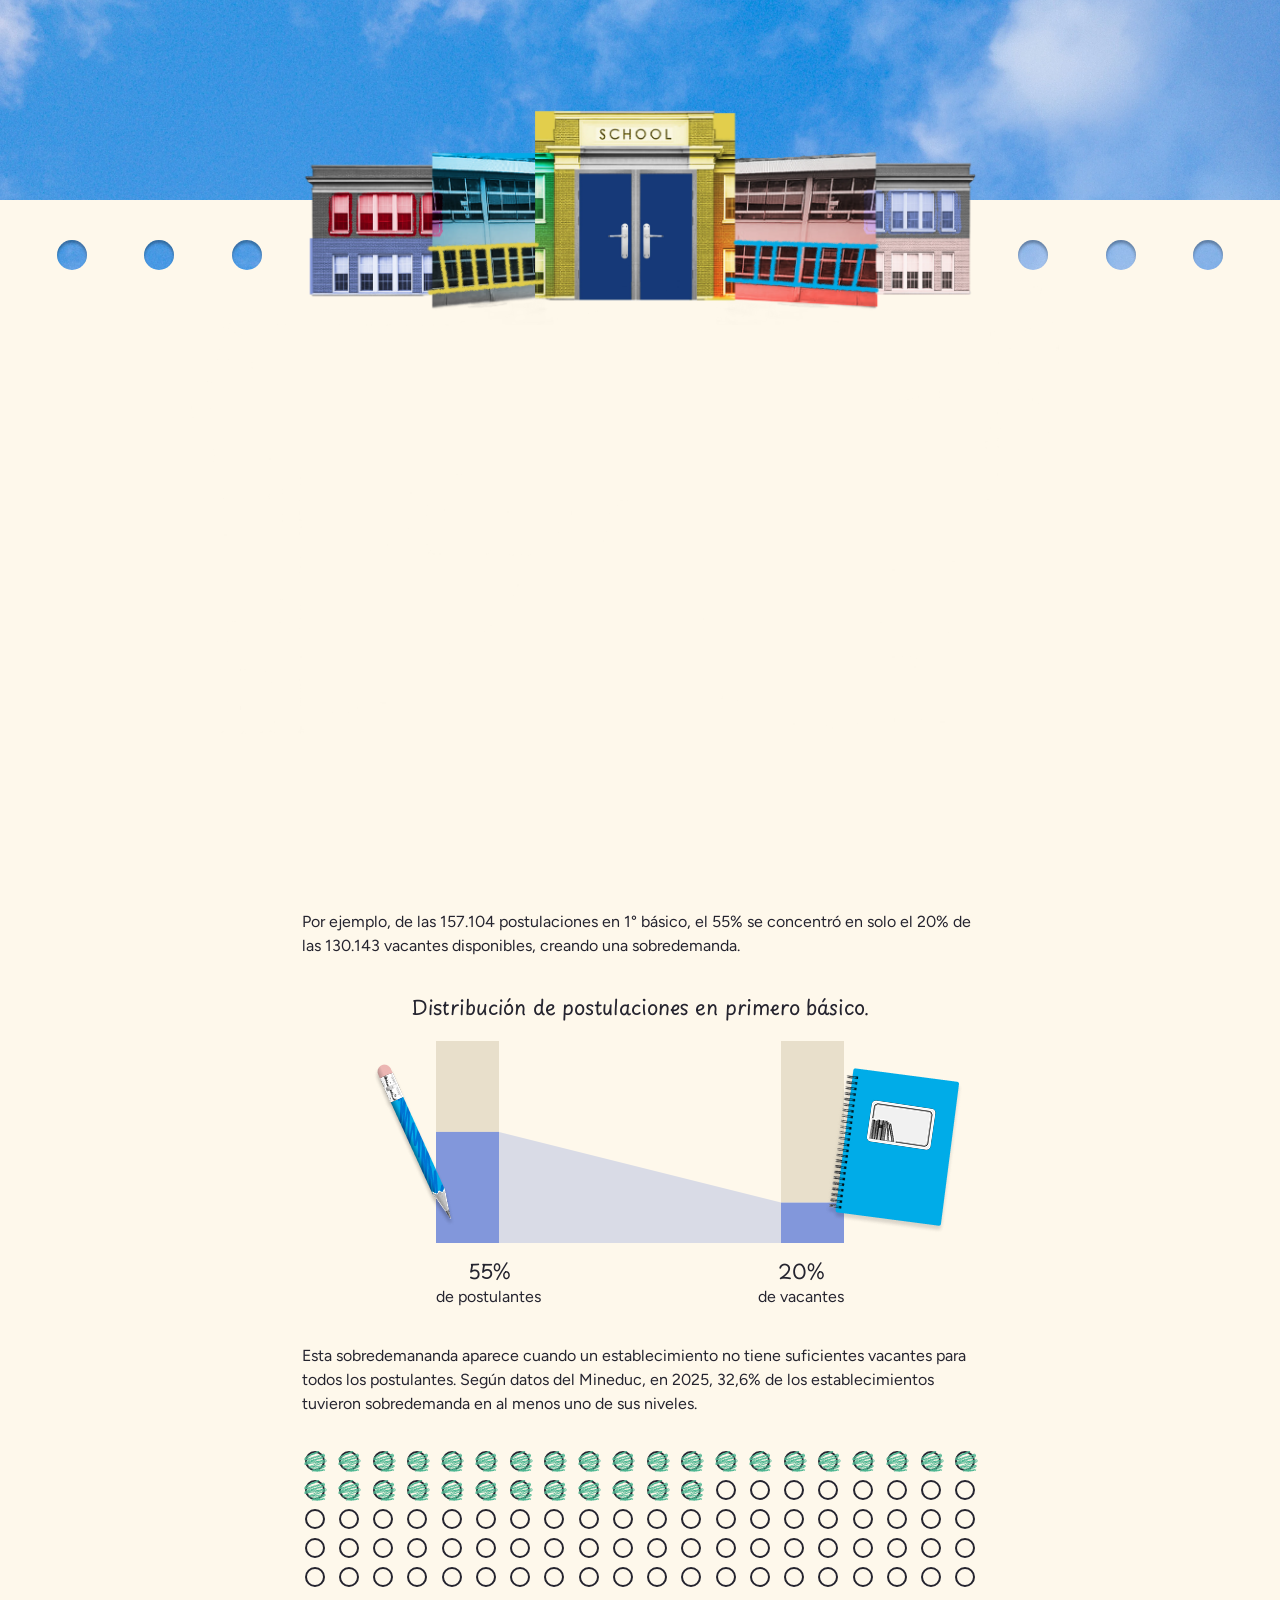
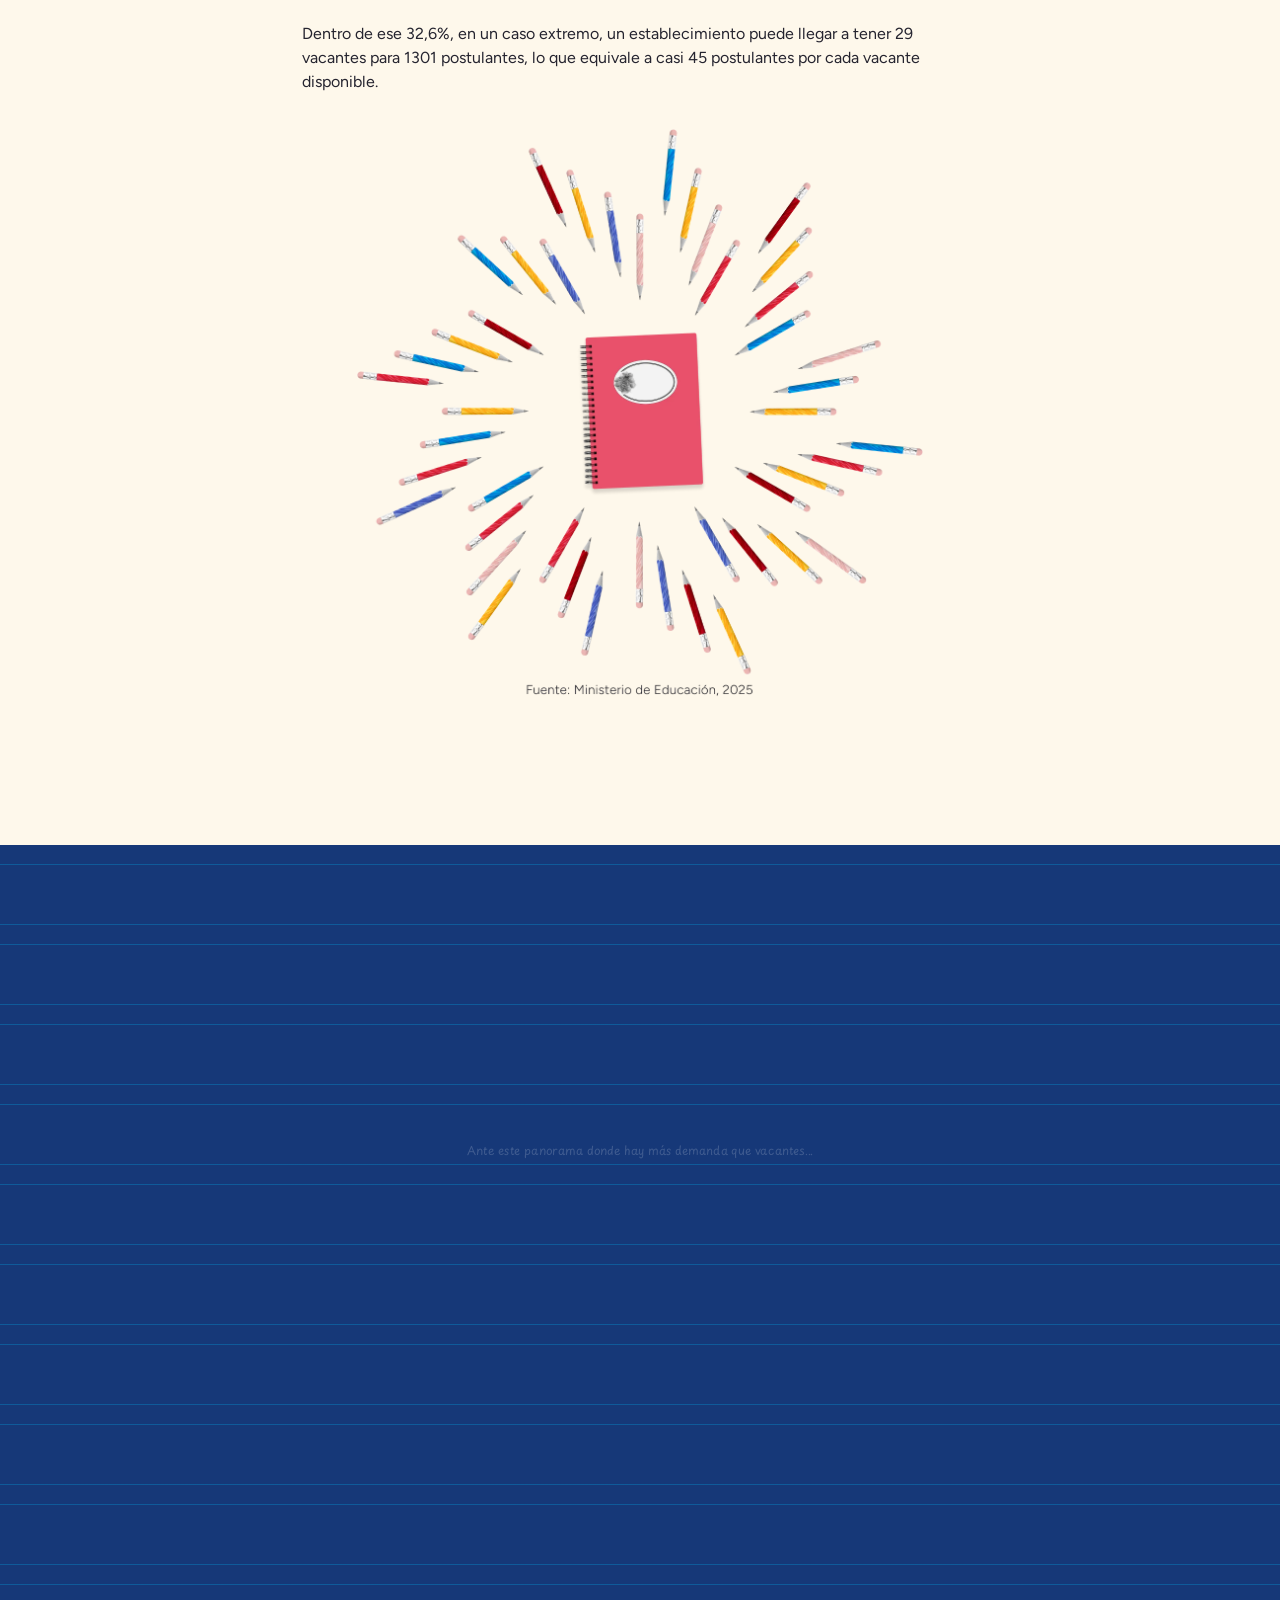
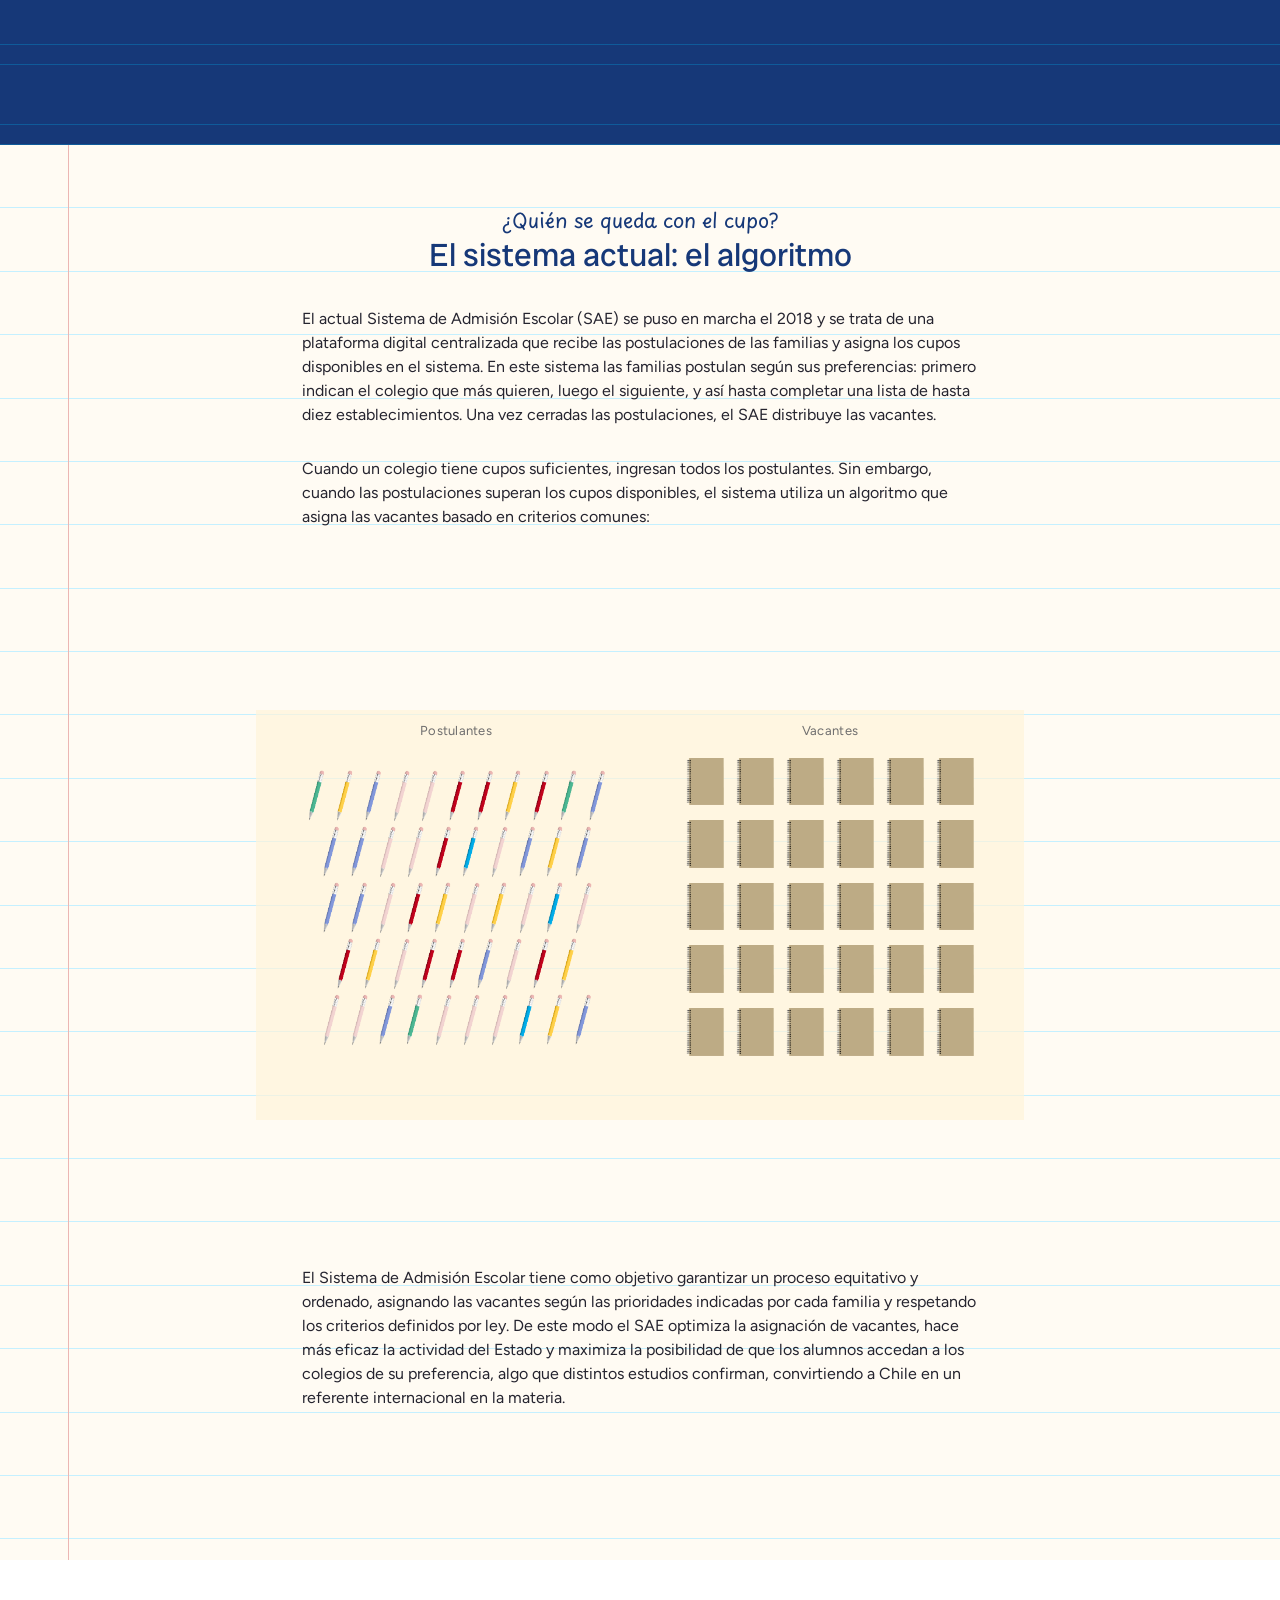
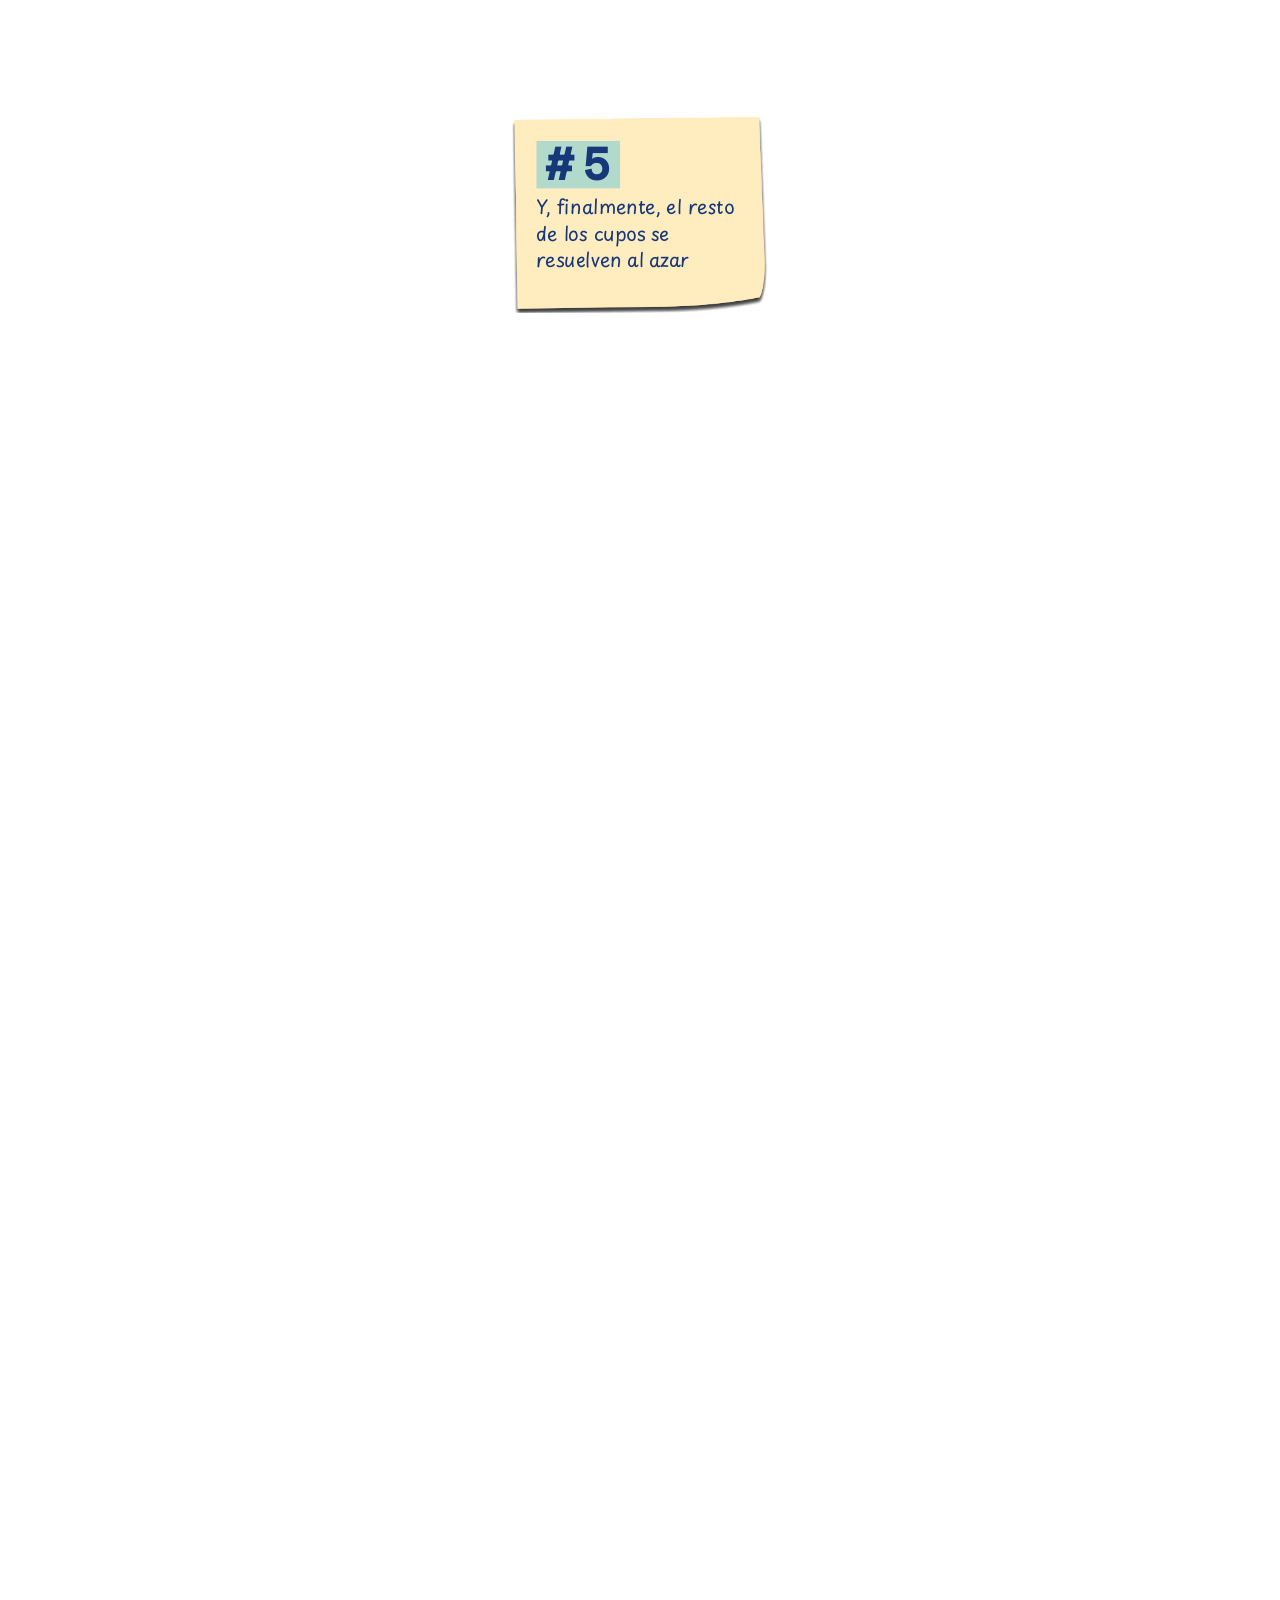
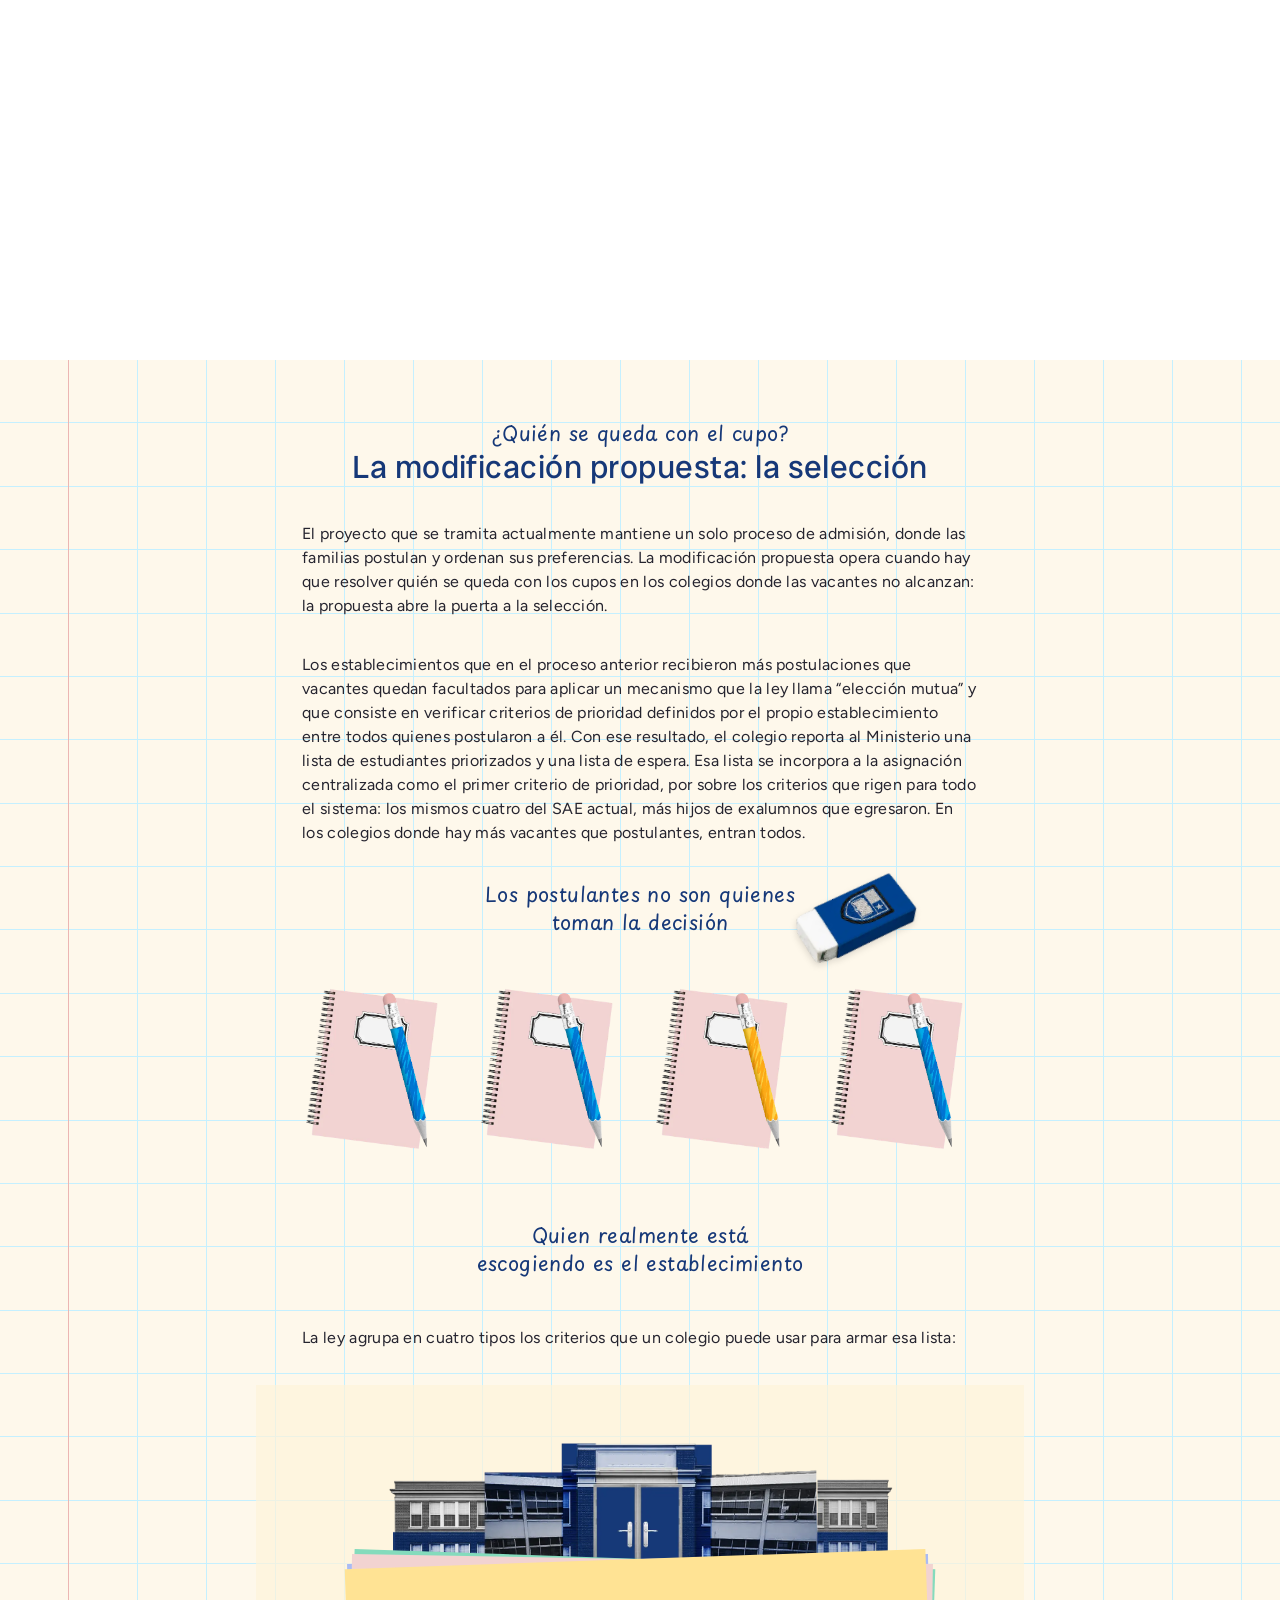
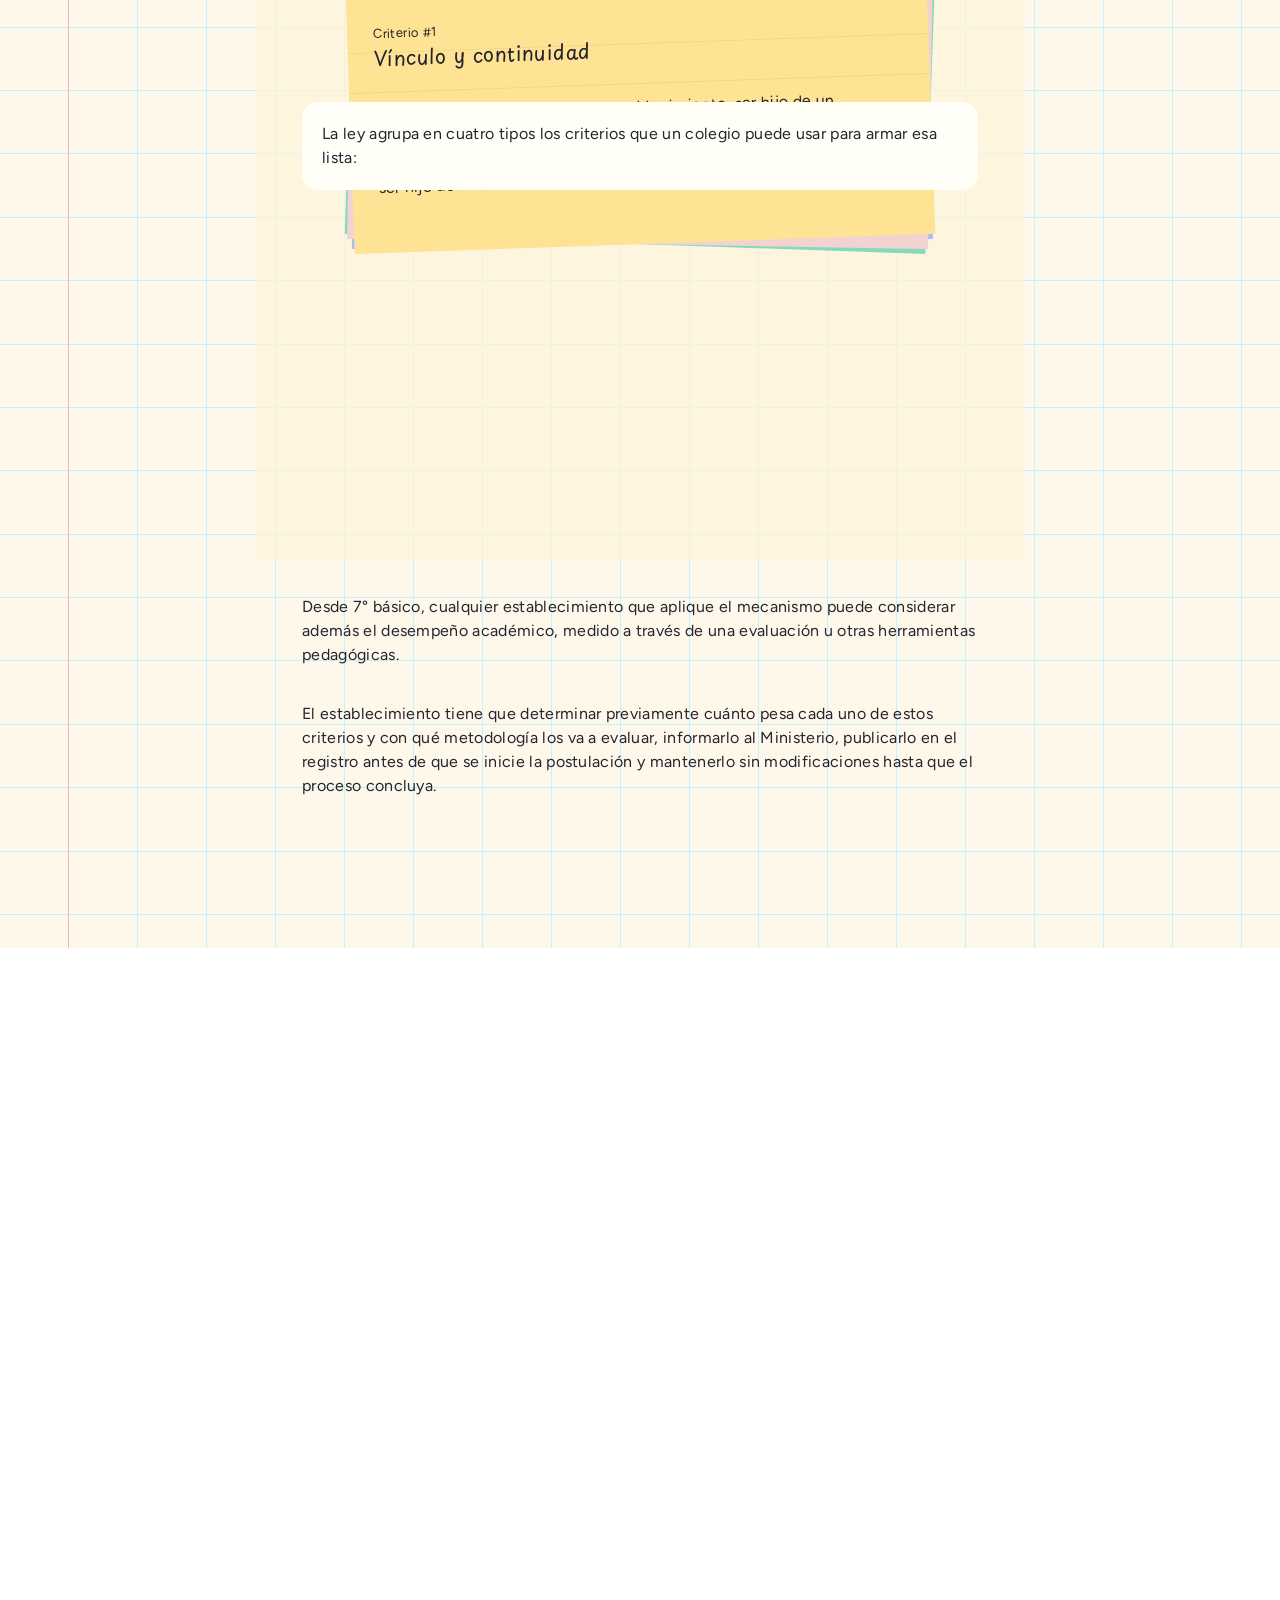
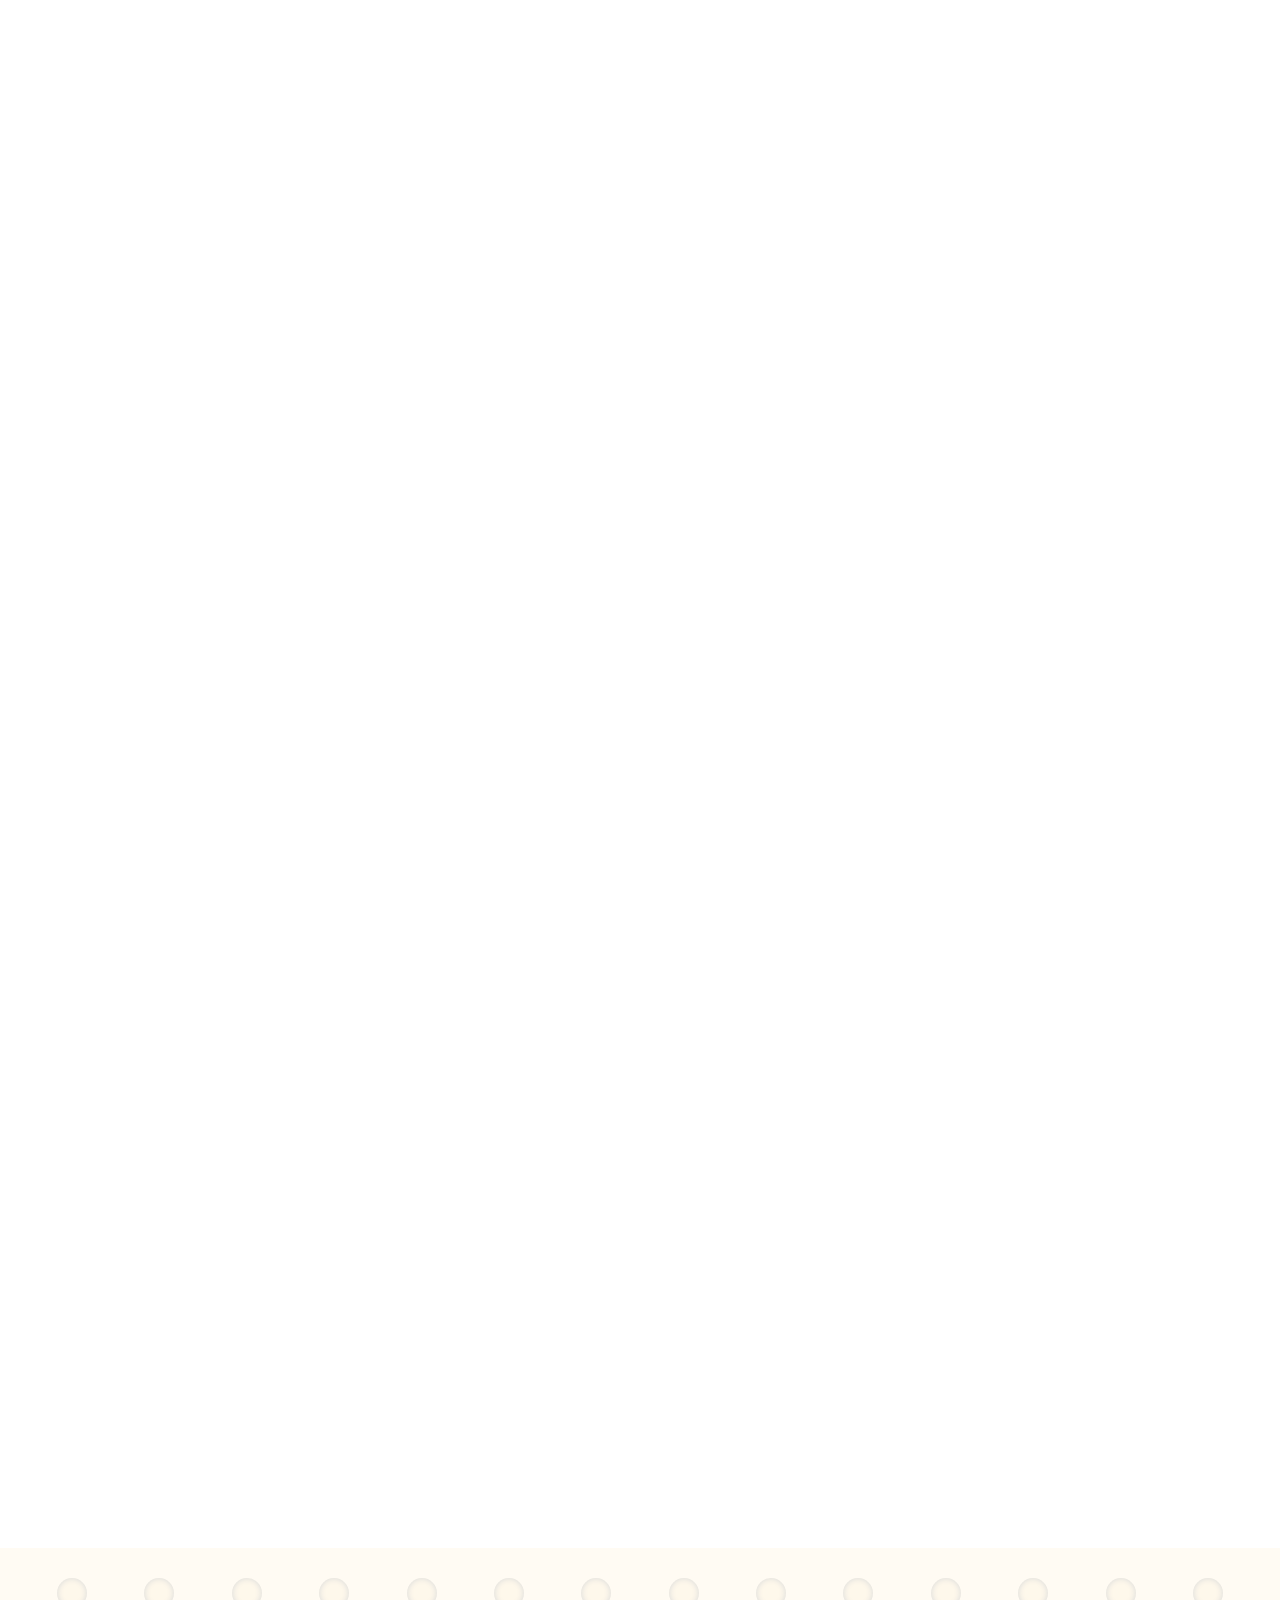
==== index.html @ 7ae03c6b "deploy: dataista-studio/quien-elige-source@5ff502cbef1befbf8129ff75690393a3b8fed9d8" ====
<!doctype html>
<html lang="es">
	<head>
		<meta charset="utf-8" />
		<meta name="viewport" content="width=device-width, initial-scale=1" />
		<link href="./_app/immutable/entry/start.EYv6Adwf.js" rel="modulepreload">
		<link href="./_app/immutable/chunks/BPTza2nY.js" rel="modulepreload">
		<link href="./_app/immutable/chunks/BLLKBNvi.js" rel="modulepreload">
		<link href="./_app/immutable/entry/app.q0VT1pEa.js" rel="modulepreload">
		<link href="./_app/immutable/chunks/xihTtKlq.js" rel="modulepreload">
		<link href="./_app/immutable/nodes/0.B3f8PrZe.js" rel="modulepreload">
		<link href="./_app/immutable/nodes/2.CbAj-Rk3.js" rel="modulepreload">
		<link href="./_app/env.js" rel="modulepreload">
		<!--12qhfyh--><link rel="icon" href="/_app/immutable/assets/favicon.DAQ6HUI0.svg"/> <link rel="apple-touch-icon" href="https://sae.educacion2020.cl/img/og-image.jpg"/> <link rel="canonical" href="https://sae.educacion2020.cl/"/> <meta name="description" content="Cada año miles de familias y establecimientos educativos se preparan para el ingreso de nuevos estudiantes al sistema escolar. Algunos lo hacen por primera vez, otros se cambian de establecimiento, y otros entran a la enseñanza media luego de haber terminado sus estudios primarios."/> <meta name="author" content="Dataista SpA"/> <meta name="robots" content="index, follow"/> <meta name="theme-color" content="#ffffff"/> <meta property="og:locale" content="es_CL"/> <meta property="og:type" content="website"/> <meta property="og:site_name" content="Educación 2020"/> <meta property="og:url" content="https://sae.educacion2020.cl/"/> <meta property="og:title" content="¿Quién se queda con el cupo?"/> <meta property="og:description" content="Cada año miles de familias y establecimientos educativos se preparan para el ingreso de nuevos estudiantes al sistema escolar. Algunos lo hacen por primera vez, otros se cambian de establecimiento, y otros entran a la enseñanza media luego de haber terminado sus estudios primarios."/> <meta property="og:image" content="https://sae.educacion2020.cl/img/og-image.jpg"/> <meta property="og:image:type" content="image/jpeg"/> <meta property="og:image:width" content="1200"/> <meta property="og:image:height" content="630"/> <meta property="og:image:alt" content="Portada sobre el Sistema de Admisión Escolar"/> <meta name="twitter:card" content="summary_large_image"/> <meta name="twitter:url" content="https://sae.educacion2020.cl/"/> <meta name="twitter:title" content="¿Quién se queda con el cupo?"/> <meta name="twitter:description" content="Cada año miles de familias y establecimientos educativos se preparan para el ingreso de nuevos estudiantes al sistema escolar. Algunos lo hacen por primera vez, otros se cambian de establecimiento, y otros entran a la enseñanza media luego de haber terminado sus estudios primarios."/> <meta name="twitter:image" content="https://sae.educacion2020.cl/img/og-image.jpg"/> <meta name="twitter:image:alt" content="Portada sobre el Sistema de Admisión Escolar"/> <!--[0--><script async="" src="https://www.googletagmanager.com/gtag/js?id=G-G64PH6GSJJ"></script> <script>
			window.dataLayer = window.dataLayer || [];
			function gtag() {
				dataLayer.push(arguments);
			}
			gtag('js', new Date());

			gtag('config', '{env.PUBLIC_GA_ID}', { send_page_view: false });
		</script><!--]--><!----><title>¿Quién se queda con el cupo?</title>
		<link href="./_app/immutable/assets/0.BzFadobv.css" rel="stylesheet">
		<link href="./_app/immutable/assets/2.CbMx5t9o.css" rel="stylesheet">
	</head>
	<body data-sveltekit-preload-data="hover">
		<div style="display: contents"><!--[--><!--[0--><!--[--><main class="relative w-full block overflow-x-clip"><!--[--><!--[0--><div class="absolute top-0 left-0 w-full min-h-screen bg-[url('/img/bg.webp')] bg-cover bg-bottom bg-fixed overflow-hidden z-999"><div class="top-27.5 absolute inset-x-0 bottom-0 bg-cream z-0 pointer-events-none"></div> <div class="px-3.5 top-30 absolute inset-x-0 overflow-hidden pointer-events-none flex items-center z-10" style="gap: -16px;"><!--[--><div class="w-2 h-2 shrink-0 rounded-full tablet:shadow-[inset_0px_3px_3px_rgba(0,0,0,0.3)] bg-[url('/img/bg.webp')] bg-cover bg-bottom bg-fixed"></div><div class="w-2 h-2 shrink-0 rounded-full tablet:shadow-[inset_0px_3px_3px_rgba(0,0,0,0.3)] bg-[url('/img/bg.webp')] bg-cover bg-bottom bg-fixed"></div><!--]--></div> <div class="relative z-10 flex justify-center pb-11.75 tablet:pb-27.75"><div class="relative w-83.25 tablet:w-169"><section class="pt-11.75 tablet:pt-23 mb-6 tablet:mb-18"><figure class="w-full relative mb-5"><img src="/img/school.webp" alt="School" class="w-full"/> <div class="absolute top-0 left-1/2 items-center justify-center pointer-events-none hidden tablet:flex" style="width: 100vw; height: 70vh; transform: translate(-50%, 6%);"><video autoplay="" muted="" playsinline="" class="w-full h-full object-contain" src="/img/init.webm"></video></div> <div class="absolute top-0 left-1/2 items-center justify-center pointer-events-none flex tablet:hidden" style="width: 100vw; height: 90vh; transform: translate(-50%, -5%);"><video autoplay="" muted="" playsinline="" class="w-full h-full object-contain" src="/img/init-mobile.webm"></video></div></figure></section></div></div></div><!--]--> <div class="sticky bottom-0 w-full min-h-screen bg-[url('/img/bg.webp')] bg-cover bg-bottom bg-fixed overflow-x-hidden z-0"><div class="top-27.5 absolute inset-x-0 bottom-0 bg-cream z-0 pointer-events-none"></div> <div class="px-3.5 top-30 absolute inset-x-0 overflow-hidden pointer-events-none flex items-center z-10" style="gap: -16px;"><!--[--><div class="w-2 h-2 shrink-0 rounded-full tablet:shadow-[inset_0px_3px_3px_rgba(0,0,0,0.3)] bg-[url('/img/bg.webp')] bg-cover bg-bottom bg-fixed"></div><div class="w-2 h-2 shrink-0 rounded-full tablet:shadow-[inset_0px_3px_3px_rgba(0,0,0,0.3)] bg-[url('/img/bg.webp')] bg-cover bg-bottom bg-fixed"></div><!--]--></div> <div class="relative z-10 flex justify-center pb-11.75 tablet:pb-27.75"><div class="relative w-83.25 tablet:w-169"><section class="pt-11.75 tablet:pt-23 mb-6 tablet:mb-18"><figure class="w-full mb-5"><img src="/img/school.webp" alt="School" class="w-full"/></figure> <div class="text-base font-figtree text-vulcan flex flex-col gap-6 font-normal"><p>Cada año miles de familias y establecimientos educativos se preparan para el ingreso de nuevos estudiantes al sistema escolar. Algunos lo hacen por primera vez, otros se cambian de establecimiento, y otros entran a la enseñanza media luego de haber terminado sus estudios primarios.</p> <p>El año 2025, a nivel nacional y para todos los niveles educativos, hubo 463.923 postulantes para un total de 1.134.110 vacantes ofrecidas por 7.760 establecimientos. Solo mirando los números, habría suficientes vacantes para todos los estudiantes, pero las postulaciones no se distribuyen uniformemente. Por diversos motivos, las familias prefieren unos establecimientos por sobre otros.</p></div></section> <section class="flex flex-col tablet:flex-row tablet:justify-center items-center gap-3.75 mb-6 tablet:mb-8.75"><!--[--><article class="w-48.75 h-49.25 tablet:w-53.5 tablet:h-53 bg-cover relative bg-[url('/img/card.webp')]"><div class="w-full h-full flex flex-col items-center justify-center tablet:absolute tablet:-top-5.5"><figure><img src="/img/pencil.webp" alt="Postulantes" class="tablet:w-32.5 tablet:h-32.5 tablet:-translate-x-4.5"/> <!--[0--><img src="/img/wave-line.webp" alt="wave-line" class="absolute w-35 left-1.25 bottom-20 tablet:bottom-20.25"/><!--]--></figure> <h3 class="font-playpen text-lg tablet:text-xl text-black font-medium tablet:font-normal">Postulantes</h3> <h2 class="font-radio text-2xl tablet:text-32px text-black font-normal">463.923</h2></div></article><article class="w-48.75 h-49.25 tablet:w-53.5 tablet:h-53 bg-cover relative bg-[url('/img/card2.webp')]"><div class="w-full h-full flex flex-col items-center justify-center tablet:absolute tablet:-top-8.5"><figure><img src="/img/door.webp" alt="Establecimientos" class="tablet:w-18.75 tablet:h-38.25"/> <!--[-1--><!--]--></figure> <h3 class="font-playpen text-lg tablet:text-xl text-black font-medium tablet:font-normal">Establecimientos</h3> <h2 class="font-radio text-2xl tablet:text-32px text-black font-normal">7.760</h2></div></article><article class="w-48.75 h-49.25 tablet:w-53.5 tablet:h-53 bg-cover relative bg-[url('/img/card.webp')]"><div class="w-full h-full flex flex-col items-center justify-center tablet:absolute tablet:-top-5.25"><figure><img src="/img/notebook.webp" alt="Vacantes" class="tablet:w-23.25 tablet:h-31.5"/> <!--[-1--><!--]--></figure> <h3 class="font-playpen text-lg tablet:text-xl text-black font-medium tablet:font-normal">Vacantes</h3> <h2 class="font-radio text-2xl tablet:text-32px text-black font-normal">1.134.110</h2></div></article><!--]--></section> <section class="mb-6 tablet:mb-8.75"><p class="text-base font-figtree text-vulcan font-normal mb-6 tablet:mb-8.75">Por ejemplo, de las 157.104 postulaciones en 1° básico, el 55% se concentró en solo el 20% de las 130.143 vacantes disponibles, creando una sobredemanda.</p> <h3 class="font-playpen text-lg tablet:text-xl text-vulcan font-medium text-center mb-3.5 tablet:mb-5">Distribución de postulaciones en primero básico.</h3> <div class="w-full relative flex flex-col items-center"><div class="w-full max-w-102 mx-auto flex justify-center mb-3.5" style="height: 202px;"><!--[-1--><!--]--></div> <div class="w-full max-w-102 flex justify-between text-vulcan"><div class="text-left tablet:text-center"><h3 class="font-playpen text-lg font-medium tablet:text-xl">55%</h3> <p class="font-figtree text-base font-normal">de postulantes</p></div> <div class="text-right tablet:text-center"><h3 class="font-playpen text-lg font-medium tablet:text-xl">20%</h3> <p class="font-figtree text-base font-normal">de vacantes</p></div></div> <figure class="absolute w-20.5 right-2 top-13.75 tablet:w-fit tablet:right-3.75 tablet:top-6.5"><img src="/img/notebook-blue.webp" alt="Notebook-Blue"/></figure> <figure class="absolute w-13.5 left-3 top-13.75 tablet:w-fit tablet:left-17.5 tablet:top-5"><img src="/img/pencil-blue.webp" alt="Pencil-Blue"/></figure><!----></div></section> <section class="mb-6 tablet:mb-8.75"><p class="text-base font-figtree text-vulcan font-normal mb-6 tablet:mb-8.75">Esta sobredemananda aparece cuando un establecimiento no tiene suficientes vacantes para todos los postulantes. Según datos del Mineduc, en 2025, 32,6% de los establecimientos tuvieron sobredemanda en al menos uno de sus niveles.</p> <div class="grid grid-cols-10 tablet:grid-cols-20 gap-1.75 tablet:gap-2.25 w-full mb-6"><!--[--><div class="relative flex items-center justify-center"><div class="w-5 h-5 rounded-full border-[2.5px] border-vulcan bg-transparent" aria-hidden="true"></div> <!--[0--><svg class="absolute inset-0 m-auto w-6.75 h-5.25 animate-pulse-heartbeat svelte-bcrlpq" xmlns="http://www.w3.org/2000/svg" width="25" height="23" viewBox="0 0 25 23" fill="none"><path d="M17.7217 22.697C17.7457 22.7574 17.5157 22.8146 17.0881 22.8505C17.0653 22.7892 17.2952 22.7382 17.7217 22.697ZM21.6188 15.7241C21.5919 15.693 21.5635 15.6618 21.5363 15.6306C21.5433 15.6245 21.5441 15.6218 21.5234 15.6442C21.5021 15.6785 21.4594 15.6794 21.3417 15.9544C21.2976 16.0876 21.165 16.4227 21.3745 16.9241C21.6078 17.4217 21.9806 17.5612 22.1182 17.6125C22.424 17.7032 22.4478 17.6666 22.4886 17.6729C22.4606 17.6743 22.4275 17.6769 22.3953 17.6801C22.2381 17.6945 21.9959 17.7549 21.9876 17.7072C22.2045 17.6671 22.3825 17.6542 22.486 17.6208C22.4738 17.6182 22.4562 17.6152 22.4282 17.61C22.3568 17.5966 22.2396 17.5734 22.0946 17.5055C21.9551 17.4278 21.7472 17.3556 21.5169 16.9545C21.4082 16.7578 21.3606 16.4658 21.3911 16.2661C21.418 16.0613 21.4817 15.9376 21.5246 15.8616C21.6152 15.7136 21.6452 15.709 21.6188 15.7241ZM21.4712 15.9471C21.3363 15.9743 21.202 15.9985 21.0666 16.021C20.8109 16.2034 20.5442 16.3785 20.2694 16.5467C20.3131 16.4041 20.6813 16.1824 21.1896 15.8698C21.2827 15.8967 21.3771 15.9222 21.4712 15.9471ZM19.564 16.8992C19.4433 16.9436 19.3234 16.9862 19.2017 17.0284C19.3809 16.9483 19.5591 16.8657 19.7345 16.7809C19.7788 16.7248 19.8214 16.6692 19.8646 16.613C19.8939 16.6682 19.9234 16.7236 19.9527 16.7788C19.8363 16.8367 19.7185 16.8937 19.6001 16.9494C19.5883 16.9326 19.5759 16.916 19.564 16.8992ZM18.1071 17.4832C18.0598 17.4678 18.1912 17.3424 18.4385 17.2517C18.4511 17.2803 18.4647 17.3085 18.4764 17.3375C18.3538 17.3869 18.231 17.4355 18.1071 17.4832ZM21.2037 17.7736C21.2127 17.7774 21.2089 17.7836 21.2011 17.7909C21.335 17.766 21.4726 17.7411 21.6023 17.7187C21.3551 17.8552 20.7506 17.9749 20.2074 18.1085C19.8764 18.1896 19.801 18.2063 19.5704 18.2105C19.7474 18.17 19.9237 18.128 20.0997 18.0852C20.1265 18.0575 20.1533 18.0299 20.181 18.0021C20.532 17.9204 20.6875 17.9171 20.9165 17.9021C20.878 17.8894 20.8383 17.8771 20.7989 17.8645C20.9344 17.8334 21.067 17.8056 21.1994 17.7746C21.2008 17.7743 21.2022 17.774 21.2037 17.7736ZM14.6103 18.55C14.6753 18.5304 14.7422 18.5102 14.8076 18.4904C14.8145 18.5101 14.8215 18.5299 14.8275 18.5498C14.7622 18.5697 14.6951 18.59 14.6301 18.6095C14.6232 18.5898 14.6163 18.57 14.6103 18.55ZM5.99501 6.70247C5.79513 6.76627 5.60874 6.8272 5.42968 6.88247C5.22189 6.94541 5.03641 7.00036 4.8543 7.04266C4.65862 7.21502 4.33749 7.30349 4.09253 7.43799C3.42622 7.79662 2.82779 8.24156 2.48516 8.59499C2.22901 8.86422 2.21428 8.89569 2.12799 9.04691C2.15028 9.00434 2.15561 8.97057 2.15262 8.99557C2.14777 9.02829 2.1391 9.17414 2.16362 9.36115C2.12977 9.12322 2.00261 8.87922 1.87726 8.73809C1.74921 8.59044 1.64052 8.52251 1.56477 8.47833C1.40955 8.39423 1.35774 8.39166 1.32451 8.38237C1.26739 8.37236 1.30274 8.38336 1.34343 8.38646C1.43361 8.39537 1.57563 8.39558 1.70797 8.38986C1.68873 8.41184 1.65547 8.43471 1.63137 8.45662C1.88327 8.43515 2.17684 8.40035 2.46602 8.35914C2.53816 8.34881 2.60778 8.35907 2.65635 8.35097C3.06636 8.28255 3.40189 8.18692 3.84546 8.12436C3.84816 8.12397 3.85087 8.12359 3.85358 8.12321C4.13843 8.11948 4.09516 8.19294 4.53815 8.09601C4.46872 8.0781 4.39653 8.06008 4.32975 8.04085C4.61457 7.98932 4.90501 7.95791 5.17929 7.89064C5.33569 7.85231 5.46824 7.79107 5.55812 7.76513C6.32009 7.54198 6.74618 7.44557 7.28918 7.35215C7.46764 7.25763 7.64932 7.16004 7.83058 7.06229C8.06363 7.00063 8.30039 6.93673 8.5388 6.8729C8.39539 6.89143 8.2519 6.90955 8.11125 6.9277C8.38361 6.81261 8.55636 6.78741 8.80715 6.7019C8.98047 6.64311 9.01122 6.60385 9.20867 6.53556C9.29107 6.50712 9.37493 6.47853 9.4596 6.45011C10.0133 6.26412 10.5933 6.08295 11.1502 5.91749C11.1619 5.94648 11.1714 5.97643 11.1811 6.00612C11.4148 5.91522 11.6472 5.82642 11.8811 5.73901C11.857 5.77817 11.8322 5.81776 11.8069 5.85732C12.0361 5.76004 12.2671 5.66405 12.4992 5.56928C12.6521 5.59295 12.8122 5.61537 12.9629 5.64081C13.2102 5.55946 12.9752 5.52769 13.2451 5.4228C13.4767 5.33371 13.5117 5.36316 13.7603 5.30049C14.0081 5.23831 14 5.18974 14.3717 5.09263C14.4924 5.06102 14.6649 5.01699 14.8419 4.97065C15.0063 4.92897 15.2567 4.85572 15.2455 4.85729C15.4732 4.7659 15.6644 4.70176 15.8095 4.6557C16.3296 4.49428 16.6036 4.4645 17.0739 4.31835C17.6535 4.13896 18.0689 4.01382 18.6681 3.82075C18.816 3.77405 19.2868 3.66845 19.4199 3.64829C19.5729 3.51726 20.117 3.33662 20.3109 3.21493C20.4555 3.12686 20.3748 3.1298 20.4243 3.0817C20.5471 3.02617 20.8841 2.80185 21.5424 2.95012C21.8826 3.04677 22.2252 3.35235 22.3147 3.49366C22.6022 3.8441 22.4708 3.61423 22.6864 4.01673C22.707 4.06213 22.7296 4.11644 22.7527 4.18251C22.8416 4.41155 22.9148 4.87744 22.8504 5.268C22.7942 5.66339 22.6612 5.98111 22.5642 6.19179C22.4769 6.38353 22.3809 6.53302 22.3162 6.62391C21.8502 7.19819 21.8721 7.07788 21.3661 7.47272C21.3854 7.48447 21.3869 7.50835 21.3983 7.5254C21.0278 7.77414 20.6815 7.93619 20.3521 8.07762C20.344 8.05845 20.3349 8.03971 20.3258 8.02096C19.8559 8.28431 19.4035 8.4806 18.947 8.64828C18.4011 8.84684 17.8508 8.9939 17.2657 9.09999C16.993 9.20224 16.7707 9.30994 16.4624 9.41217C15.6736 9.67322 14.702 9.9347 13.9567 10.1763C13.7863 10.2314 13.6343 10.2817 13.4919 10.331C13.1128 10.4615 12.8031 10.5599 12.4442 10.6819C12.2567 10.6774 12.055 10.6729 11.8668 10.663C11.8779 10.703 11.887 10.7446 11.8989 10.7834C11.5794 10.8746 11.4273 10.8649 11.1486 10.9192C10.8708 10.9723 11.0468 10.9883 10.6567 11.0721C10.5112 11.1037 9.84785 11.2239 9.49872 11.2947C9.2968 11.3356 9.09099 11.3788 8.88304 11.4249C8.42753 11.5258 7.95372 11.6335 7.46833 11.7466C6.86811 11.8852 6.23285 11.9817 6.19276 11.8704C6.18552 11.8543 6.45129 11.8129 6.28487 11.8044C6.03396 11.7912 5.47007 11.8348 6.72227 11.5362C6.70095 11.5055 6.70017 11.4772 6.69732 11.4439C7.25322 11.3838 7.82641 11.1647 7.1374 11.2847C6.87798 11.3285 5.96359 11.6345 5.83775 11.7137C5.51836 11.9074 6.12998 11.8297 5.94779 11.9991C5.91682 12.0215 4.96556 12.3606 4.81691 12.4211C4.58775 12.5016 4.56795 12.4819 4.43752 12.5238C4.20365 12.6029 4.19807 12.6472 3.98162 12.7409C3.73552 12.8509 3.48896 12.9393 3.25202 13.1418C3.30811 13.0464 3.37113 12.9515 3.43461 12.861C3.0382 13.128 3.06638 13.2424 2.86733 13.481C2.85959 13.4951 2.8511 13.5097 2.84138 13.5255C2.78338 13.5537 2.72437 13.5908 2.6649 13.639C2.62094 13.7099 2.57864 13.7921 2.53802 13.887C2.42707 14.021 2.28653 14.25 2.23302 14.2944C2.18179 14.3539 2.20594 14.1133 2.47031 13.7108C2.42576 13.6641 2.36092 13.6912 2.33296 13.6064C2.31477 13.5517 2.36798 13.4008 2.18669 13.6437C2.21278 13.6808 2.23765 13.7255 2.2648 13.7642C2.10276 14.1394 2.14723 14.3283 2.17177 14.4773C2.17726 14.4915 2.18335 14.5036 2.18989 14.5132C2.20047 14.5259 2.217 14.5203 2.23874 14.4979C2.27354 14.4481 2.30808 14.3973 2.29351 14.4854C2.29201 14.4945 2.29032 14.5038 2.28843 14.5131C2.27326 14.555 2.30364 14.628 2.27938 14.2967C2.26863 14.1348 2.12383 13.7782 1.90275 13.6039C1.68958 13.4268 1.54991 13.4055 1.48338 13.3907C1.42973 13.3884 1.41729 13.4001 1.43871 13.4159C1.33841 13.3927 1.32713 13.3996 1.32975 13.3981C1.32968 13.3773 1.32942 13.3571 1.32933 13.3359C1.42504 13.3533 1.80117 13.2265 2.11268 13.1375C2.38845 13.0602 2.43097 13.0833 2.71559 13.0045C3.24765 12.856 3.32244 12.7787 4.00184 12.575C4.25047 12.4997 5.16685 12.2881 5.73196 12.1578C5.82539 12.1359 5.91118 12.1161 5.98132 12.0996C6.11556 12.068 6.17515 12.0229 6.40321 11.9835C6.91912 11.8942 7.49505 11.8695 7.41431 11.9747C7.52231 11.9349 7.62 11.8969 7.72342 11.8586C7.4502 11.8635 7.15732 11.8923 7.16319 11.8293C7.70802 11.7744 8.17615 11.6433 8.74912 11.5778C8.88281 11.5625 9.13363 11.5969 9.29487 11.5617C9.29763 11.5309 9.27328 11.5011 9.29044 11.4686C9.44861 11.4288 9.92268 11.4084 9.98416 11.4012C10.4087 11.3495 10.7617 11.3359 11.0385 11.3066C11.2457 11.2846 11.3954 11.2334 11.5252 11.2021C11.5708 11.1913 11.6139 11.1828 11.6562 11.1786C12.1457 11.1302 12.4084 11.1676 12.7404 11.1718C12.7666 11.1484 12.8067 11.1227 12.8386 11.0983C13.0412 11.0752 13.2491 11.0518 13.4533 11.0291C13.4555 11.0497 13.4655 11.0699 13.4658 11.0903C13.9351 10.9869 14.2052 10.94 14.8281 10.8789C15.1751 10.8443 15.3383 10.8579 15.5921 10.7573C15.726 10.7586 15.843 10.7592 15.9394 10.7596C15.9825 10.7469 16.0192 10.7337 16.0162 10.7313C16.9236 10.4235 17.6848 10.3242 18.62 10.1229C18.6284 10.1419 18.6373 10.1609 18.6448 10.1801C18.7815 10.1423 18.9185 10.1047 19.0547 10.0681C18.9084 10.0646 18.7566 10.0621 18.613 10.0595C18.9362 9.97005 19.2506 9.93668 19.5367 9.87943C19.9916 9.78891 20.2756 9.69653 20.7013 9.60732C20.7089 9.62579 20.7201 9.64434 20.7287 9.66306C21.0447 9.62429 21.3626 9.58887 21.6848 9.55927C21.9676 9.47225 22.2522 9.38923 22.561 9.31477C22.7266 9.31769 22.8994 9.32282 23.0806 9.33476C23.1335 9.32923 23.1857 9.32439 23.2376 9.32036C23.3398 9.31696 23.4494 9.30976 23.6574 9.34811C23.7601 9.37037 23.8962 9.39849 24.1003 9.51396C24.2942 9.61738 24.6164 9.9115 24.7223 10.3114C24.627 10.0316 24.4117 9.78883 24.2344 9.67712C24.051 9.55771 23.9191 9.52875 23.8098 9.51012C23.9295 9.5512 24.0953 9.61134 24.2967 9.80207C24.5014 9.98452 24.6667 10.3587 24.6696 10.6268C24.6684 11.1664 24.5202 11.3005 24.4566 11.4411C24.3066 11.6866 24.2091 11.7859 24.1027 11.9018C23.8461 12.1354 23.7519 12.1906 23.628 12.2859C23.5124 12.3711 23.4081 12.4452 23.3029 12.5182C23.1352 12.5395 22.9796 12.5518 22.8212 12.5642C22.6694 12.6759 22.5188 12.7849 22.3695 12.8918C22.1018 12.9909 21.8359 13.0858 21.5713 13.1786C21.5592 13.1614 21.5468 13.1444 21.5348 13.1272C21.3781 13.2002 21.2175 13.2741 21.0598 13.3464C21.0523 13.3269 21.0411 13.3086 21.0373 13.2879C20.7398 13.4405 20.5218 13.5613 20.076 13.717C19.8292 13.8039 18.9319 14.1076 18.7567 14.1818C18.5633 14.2643 18.4463 14.3209 18.3446 14.3704C18.1438 14.4672 18.0241 14.5299 17.603 14.6584C17.6013 14.6383 17.579 14.6248 17.569 14.6073C17.1208 14.7267 16.6775 14.8352 16.2458 14.9422C16.2585 14.96 16.2705 14.9782 16.2832 14.9959C16.3795 14.9755 16.4768 14.9546 16.5741 14.934C16.2108 15.0736 15.8507 15.2117 15.5038 15.3526C15.2279 15.4235 14.9792 15.5058 14.7303 15.5951C14.3722 15.7237 14.0139 15.8652 13.5801 16.0068C13.2633 16.1103 12.9528 16.1473 12.5066 16.352C12.4998 16.3744 12.5157 16.3919 12.5149 16.4139C12.0571 16.5976 11.3498 16.8087 10.9338 16.9298C10.6309 17.018 10.6846 16.9672 10.3449 17.1357C10.2369 17.1425 10.1214 17.1529 10.0097 17.1613C9.99288 17.212 9.97554 17.2631 9.95885 17.3138C9.778 17.3645 9.62876 17.4106 9.49773 17.4576C9.27068 17.5389 9.09731 17.6234 8.89242 17.744C8.7901 17.7654 8.6901 17.786 8.58651 17.8079C8.84995 17.6627 8.73026 17.6775 8.4438 17.7441C8.28035 17.8108 8.35154 17.8252 8.27392 17.8747C7.96362 18.0714 7.7607 18.1137 7.33402 18.2708C6.99685 18.3953 6.69718 18.5136 6.4144 18.6312C6.27377 18.6898 6.13511 18.7493 6.01194 18.8058C5.89621 18.8558 5.74885 18.9415 5.78812 18.9114C5.84315 18.8597 5.91664 18.833 6.07546 18.5752C6.14145 18.462 6.25337 18.2036 6.22396 17.8884C6.19455 17.5575 6.03712 17.3214 5.91846 17.1929C5.70395 16.9733 5.59928 16.9517 5.53141 16.9161C5.46509 16.8881 5.42793 16.8783 5.4005 16.871C5.34756 16.858 5.33171 16.858 5.32143 16.8579C5.3046 16.859 5.32044 16.8657 5.34272 16.8708C5.38867 16.8817 5.46656 16.89 5.55334 16.8854C5.5603 16.9174 5.55763 16.9479 5.56062 16.9794C6.02353 16.9474 6.36217 16.8653 6.94269 16.8425C6.94751 16.8627 6.95434 16.883 6.95919 16.9032C7.02188 16.9001 7.08521 16.8968 7.15124 16.8932C7.35555 16.8823 7.56236 16.8707 7.77024 16.8588C7.77003 16.8381 7.77081 16.8173 7.77061 16.7966C7.94227 16.8071 8.11849 16.8171 8.29273 16.827C8.60157 16.788 8.91186 16.7487 9.22014 16.7084C9.29042 16.7955 8.82607 16.777 8.49989 16.8481C8.36364 16.8777 8.31495 16.9263 8.19937 16.959C8.54601 16.9391 8.8909 16.9169 9.23555 16.8953C9.30648 16.8391 9.3545 16.7832 9.43882 16.7266C9.68759 16.6975 10.3593 16.6994 10.542 16.6869C11.9873 16.588 13.1408 16.4756 14.5571 16.3978C14.7494 16.3872 14.8572 16.3422 15.159 16.321C15.2285 16.3161 15.3083 16.3118 15.3901 16.3085C15.7663 16.2942 16.2587 16.2843 16.5553 16.2788C16.7593 16.2348 16.9428 16.19 17.1388 16.1426C17.4167 16.1339 17.6916 16.1229 17.9718 16.1058C18.3572 16.037 18.7481 15.9306 19.1357 15.8585C19.6082 15.77 19.7885 15.7728 20.2297 15.6204C20.2678 15.6339 20.3085 15.6456 20.3482 15.6583C20.9611 15.4701 21.576 15.3223 22.3716 15.3146C22.4483 15.3141 22.5322 15.3135 22.6682 15.3352C22.7962 15.3764 23.0338 15.3421 23.3969 15.7656C23.5774 15.9628 23.6605 16.3034 23.6495 16.4955C23.6452 16.6965 23.6093 16.813 23.5915 16.8931C23.4226 17.2323 23.3345 17.2764 23.2541 17.3679C23.1752 17.4455 23.1113 17.4976 23.0523 17.543C22.9343 17.6326 22.8388 17.6901 22.7414 17.7457C22.5934 17.827 22.4415 17.906 22.2252 18.0338C21.9951 18.1684 21.8493 18.3146 21.4697 18.4884C21.2302 18.5962 21.0585 18.6288 20.7009 18.8504C20.3552 18.9652 20.4408 18.8656 19.9258 19.0995C20.0487 19.2561 19.0764 19.5136 18.9493 19.5532C18.3319 19.7703 18.0599 19.8821 17.6417 20.0187C17.5501 20.0483 17.4526 20.0786 17.3446 20.1102C17.355 20.1296 17.3654 20.1471 17.3499 20.1731C16.9533 20.3342 16.1965 20.5195 15.8902 20.6108C15.0783 20.8558 14.3165 21.0759 13.6509 21.2644C12.8566 21.4875 12.6099 21.5017 11.9377 21.6405C11.3806 21.7563 10.8747 21.8889 10.3953 22.0098C10.3308 22.0217 10.1827 22.0698 10.2717 22.0155C10.3252 21.9778 10.3994 21.9225 10.483 21.808C10.5695 21.7177 10.7095 21.3349 10.6201 21.0696C10.5576 20.8327 10.4232 20.6976 10.3613 20.641C10.3057 20.5911 10.2622 20.563 10.2281 20.5425C10.1158 20.4799 10.1056 20.4857 10.0908 20.478C10.0784 20.4964 10.0744 20.5157 10.0674 20.5352C10.5255 20.5438 11.2443 20.5956 12.0121 20.6428C12.403 20.6649 12.7219 20.6698 13.101 20.6775C13.1673 20.6788 13.2352 20.6801 13.3056 20.6815C13.4885 20.685 13.6165 20.6461 13.864 20.6497C14.0524 20.6525 14.3212 20.6807 14.5802 20.6575C14.5922 20.6784 14.5957 20.6978 14.5975 20.7189C15.1354 20.6442 15.3398 20.673 15.9249 20.6496C16.3477 20.6304 16.4241 20.6054 17.0077 20.5566C17.6829 20.5024 18.9913 20.369 19.7577 20.2608C20.1705 20.2059 20.6575 20.1803 20.9559 20.1138C21.0705 20.0884 21.1218 20.0684 21.1552 20.0524C21.1597 20.0511 21.1733 20.0476 21.1778 20.0464C21.2589 20.0163 21.2977 19.9915 21.5172 19.9571C21.3476 20.075 21.7641 20.0163 21.9439 20.0596C22.1129 20.0973 22.2236 20.1506 22.3006 20.2091C22.4368 20.3135 22.4661 20.4355 22.5036 20.5441C22.5122 20.5698 22.4173 20.5938 22.3523 20.6152C22.3079 20.6298 22.2772 20.6428 22.3016 20.6531C22.3199 20.6505 22.3378 20.648 22.3562 20.6456C22.5403 20.6209 22.7282 20.6013 22.9171 20.5824C22.8496 20.6361 23.1015 20.6623 23.145 20.6965C23.2006 20.7401 22.9997 20.776 22.9733 20.8147C22.9714 20.815 22.9696 20.8153 22.9677 20.8156C22.928 20.8716 23.0733 20.8764 22.9786 20.9417C22.9574 20.956 23.0043 20.9818 22.9504 21.0003C22.7955 21.0542 22.594 21.0908 22.4153 21.1098C22.1896 21.1334 21.998 21.1312 21.9581 21.0838C21.7969 21.1112 21.6408 21.1428 21.4863 21.1808C21.4913 21.2011 21.4971 21.2212 21.5029 21.2413C21.4941 21.2427 21.4853 21.2443 21.4766 21.2458L21.495 21.2409C21.1595 21.3136 20.856 21.3519 20.5458 21.3901C20.6869 21.3903 20.8398 21.3871 20.9834 21.383C20.8858 21.4305 20.7834 21.477 20.6821 21.5237C20.3383 21.5603 20.0086 21.6282 19.638 21.6636C19.2705 21.6972 19.2631 21.6529 18.7971 21.7528C18.5746 21.7655 18.3414 21.7283 18.1503 21.7407C17.5621 21.7769 18.08 21.8615 18.0543 21.9053C18.4058 21.8567 18.7519 21.8033 19.1001 21.7456C19.1062 21.7762 19.1126 21.8069 19.1197 21.8374C19.4217 21.8027 19.9816 21.7761 20.1738 21.6917C20.1703 21.6773 20.1659 21.6628 20.1625 21.6483C20.2337 21.6364 20.301 21.6249 20.3736 21.6121C20.447 21.626 20.5187 21.6399 20.594 21.6528C20.8103 21.6174 21.0271 21.579 21.2511 21.5317C21.2626 21.5716 21.2741 21.6117 21.2856 21.6517C21.3846 21.6292 21.4906 21.6066 21.5926 21.5823L21.5624 21.5904C21.7876 21.5491 21.9966 21.5334 22.2299 21.4679C21.9926 21.4735 21.7665 21.4857 21.5428 21.5117L21.5703 21.5044C21.5469 21.5086 21.5229 21.5128 21.4984 21.517C21.4714 21.4891 21.4914 21.4531 21.5433 21.4097L21.519 21.4162C21.5992 21.3405 21.791 21.2491 22.0763 21.159C22.2013 21.1605 22.3274 21.1588 22.4222 21.1643C22.5377 21.1711 22.6063 21.188 22.568 21.2343C22.5579 21.2465 22.5008 21.2706 22.4391 21.2971C22.3463 21.3367 22.2432 21.3826 22.2573 21.3988C22.2778 21.4221 22.3688 21.4286 22.4569 21.4365C22.5623 21.4459 22.6637 21.4569 22.6245 21.4952C22.5718 21.5029 22.5193 21.5107 22.4674 21.5189C22.1564 21.5674 21.8631 21.6252 21.5904 21.7028L21.6245 21.6937C21.6035 21.7002 21.5821 21.7067 21.5603 21.7131C21.3624 21.7985 21.1805 21.8696 21.0066 21.9372C20.8496 21.9263 21.3059 21.8077 21.4227 21.7476C21.5585 21.6798 21.2356 21.7338 21.2929 21.6825C20.8256 21.782 20.5998 21.8397 20.3296 21.9374C20.0221 21.9594 20.0605 21.9207 19.9837 21.8867C19.9271 21.8631 19.5747 21.9322 19.4559 21.9168C19.3349 21.976 19.6506 21.9494 19.545 22.0156C19.4828 22.0543 19.07 22.1433 19.1728 22.1774C18.4934 22.2727 18.1156 22.2287 17.4623 22.2816C17.6778 22.2869 17.8946 22.2907 18.1078 22.2933C17.7171 22.321 17.3261 22.3439 16.9359 22.3617C16.5085 22.4656 16.7879 22.5164 15.9934 22.5576C16.1378 22.5896 16.2882 22.6219 16.4294 22.6519C15.8911 22.7163 15.4781 22.6738 15.0318 22.6791C14.2542 22.686 14.0252 22.7106 13.6544 22.6041C13.8648 22.5445 14.069 22.4824 14.2752 22.4194C14.0608 22.4319 13.8465 22.4429 13.6322 22.4524C13.5954 22.5188 13.3278 22.5007 13.1008 22.4697C13.0207 22.4588 12.947 22.4465 12.8893 22.4363C12.9605 22.4054 13.0297 22.3742 13.1009 22.343C13.1009 22.343 13.101 22.3429 13.101 22.3429C13.101 22.3429 13.1009 22.3429 13.1009 22.3429C12.5185 22.4174 12.2813 22.4687 12.3553 22.5865C12.2172 22.5849 12.0795 22.5826 11.9407 22.5794C11.9379 22.6103 11.9347 22.6413 11.9309 22.6722C11.6457 22.6646 11.3584 22.6539 11.0695 22.6387C11.1363 22.6266 11.2031 22.6141 11.2694 22.6014C11.1675 22.5811 11.0645 22.5602 10.963 22.5387C10.8172 22.5499 10.6714 22.56 10.5235 22.568C10.3357 22.5439 10.1517 22.5183 9.93859 22.4799C10.1169 22.579 9.92064 22.6217 9.91532 22.6975C9.83017 22.686 9.74332 22.6735 9.62123 22.6475C9.56052 22.6336 9.49372 22.6208 9.3606 22.5743C9.27713 22.5363 9.23229 22.5516 8.95204 22.3526C8.89894 22.2913 8.40416 22.0069 8.43449 21.1818C8.44967 20.9939 8.50679 20.8199 8.57614 20.6853C8.65496 20.5377 8.68948 20.5002 8.74588 20.4301C8.85038 20.3074 8.94321 20.2362 9.01918 20.1836C9.39484 19.9459 9.55193 19.9278 9.71988 19.868C9.88086 19.8189 10.0142 19.7843 10.1474 19.749C10.4162 19.679 10.492 19.6283 10.7785 19.5637C11.1246 19.4861 11.4854 19.4486 11.8697 19.3343C11.8539 19.382 11.5951 19.4503 11.3523 19.5215C11.1092 19.5928 11.0373 19.6084 11.105 19.6474C10.732 19.7211 10.466 19.7795 10.0701 19.8966C10.0626 19.8434 10.0777 19.8056 9.5262 19.9978C9.71375 19.9748 9.34276 20.1412 9.31328 20.2086C9.34856 20.2248 9.71974 20.0921 9.58034 20.1932C9.55073 20.2177 9.42266 20.2608 9.18757 20.4299C9.13671 20.4655 9.07716 20.5119 9.01041 20.5837C8.94456 20.6614 8.87162 20.729 8.78621 20.9602C8.70762 21.165 8.72532 21.4752 8.79162 21.6356C8.85495 21.8114 8.94596 21.9271 9.02023 22.0051C9.25364 22.2256 9.32917 22.2197 9.39076 22.2527C9.51082 22.2981 9.5569 22.3026 9.59439 22.3095C9.67146 22.3214 9.69211 22.317 9.66117 22.3034C9.60349 22.2904 9.55009 22.2807 9.4389 22.2398C9.37142 22.2075 9.30705 22.2079 9.09665 22.032C8.98595 21.9316 8.67262 21.6003 8.79785 21.0487C8.82598 20.9338 8.87911 20.8262 8.92089 20.7609C8.9559 20.7052 8.99205 20.6595 9.02648 20.6213C9.09569 20.545 9.15722 20.4975 9.20918 20.4615C9.64118 20.1904 9.80041 20.1856 10.0135 20.1074C10.0436 20.0665 10.0686 20.0274 10.0954 19.988C10.871 19.8104 11.1607 19.6602 11.8056 19.4792C11.876 19.4834 11.9474 19.4872 12.0209 19.4903C12.0414 19.4316 12.0583 19.3735 12.0773 19.3151C12.6935 19.1595 13.3374 18.9542 13.4838 19.0391C13.2162 19.1029 12.9536 19.1632 12.6861 19.2229C12.6309 19.2804 12.5814 19.3364 12.5237 19.3944C11.8681 19.5761 11.2127 19.7405 10.5295 19.9124C10.6159 19.956 10.6992 20.0005 10.784 20.0446C10.4412 20.1397 10.1253 20.2102 9.6893 20.3709C9.67609 20.3425 9.66282 20.3142 9.64945 20.2859C9.53914 20.3264 9.42291 20.3616 9.22719 20.4878C9.16616 20.5301 9.09027 20.588 9.0061 20.6935C8.94541 20.7559 8.76639 21.065 8.80037 21.3638C8.8289 21.6668 8.94854 21.8244 9.04206 21.9356C9.14701 22.0484 9.17433 22.0599 9.22811 22.0997C9.41303 22.2176 9.45788 22.217 9.51113 22.2395C9.61767 22.2752 9.66977 22.2859 9.72739 22.2994C9.83611 22.3236 9.923 22.3381 10.0089 22.3517C10.1776 22.3781 10.3327 22.397 10.4876 22.4142C10.7968 22.4481 11.0953 22.473 11.3961 22.4945C11.5748 22.4716 11.752 22.4472 11.9293 22.4215C11.6463 22.3983 11.3595 22.372 11.0741 22.3412C11.3788 22.3043 11.7032 22.3198 12.1428 22.3329C11.8322 22.2429 12.3352 22.1926 11.824 22.1058C11.8597 22.1486 11.8953 22.1913 11.9306 22.234C11.7202 22.2287 11.5092 22.2217 11.2979 22.2125C11.2902 22.2319 11.283 22.2513 11.2763 22.2707C10.7631 22.2432 10.8397 22.28 10.8585 22.3444C10.5435 22.331 10.3634 22.3102 10.4206 22.2654C10.4554 22.2392 10.686 22.2347 10.5354 22.196C10.383 22.2126 10.2551 22.1999 10.1181 22.1766C9.96381 22.1451 9.89146 22.146 9.54832 22.0461C9.48727 22.0188 9.43688 22.0235 9.25626 21.8799C9.17384 21.8129 8.90217 21.5265 9.01389 21.0889C9.07294 20.8911 9.14417 20.8219 9.19358 20.7628C9.24677 20.705 9.2932 20.6691 9.33241 20.6417C9.60869 20.4568 9.63778 20.4346 9.85352 20.352C10.2781 20.2088 10.632 20.1327 10.9974 20.0268C10.9809 20.0762 11.1079 20.0831 10.7968 20.187C10.6161 20.2475 10.3744 20.2645 10.2084 20.3622C10.3817 20.3323 10.5645 20.3042 10.7374 20.2785C10.9699 20.2028 11.2024 20.1279 11.4309 20.0525C11.3536 20.0389 11.2801 20.0241 11.205 20.0098C11.4714 19.9361 11.7346 19.8621 11.9968 19.7863C12.0152 19.8463 11.9414 19.9259 12.2419 19.9026C12.1154 19.9451 11.9815 19.989 11.8512 20.0317C12.3882 19.9164 12.9262 19.793 13.4594 19.6622C13.0514 19.7367 12.6428 19.8068 12.2342 19.872C12.2924 19.8305 12.3548 19.7878 12.4124 19.7462C12.9532 19.5969 12.6448 19.744 13.0264 19.6501C13.0228 19.6295 13.0192 19.6088 13.0156 19.5882C13.2807 19.5172 13.5397 19.446 13.8017 19.3719C13.6928 19.3811 13.5904 19.3879 13.4819 19.3964C12.8307 19.6248 12.5681 19.6608 12.0735 19.704C11.7814 19.7873 11.4874 19.8687 11.19 19.9492C11.1047 19.9159 11.0339 19.8789 10.9445 19.8466C11.1557 19.7875 11.2768 19.82 11.5101 19.7748C11.6215 19.7532 11.9916 19.6509 12.1594 19.6173C12.1386 19.6429 12.1359 19.6824 12.2754 19.6511C12.455 19.6111 12.7501 19.5559 12.8602 19.5247C13.1823 19.4331 13.2424 19.3831 13.5681 19.308C13.6615 19.385 14.2493 19.2242 14.7 19.1429C14.7456 19.1008 14.6329 19.0786 14.4657 19.1162C14.2348 19.1679 14.1975 19.2088 13.9512 19.2452C13.7051 19.2812 13.4892 19.2496 13.1449 19.3112C13.593 19.1612 14.0468 19.006 14.4948 18.8453C14.5978 18.9122 15.0483 18.8129 15.5792 18.6134C15.9684 18.5318 16.7606 18.2698 17.0435 18.2379C17.0591 18.2363 17.073 18.2355 17.0852 18.2355C17.099 18.2356 17.0779 18.2455 17.0503 18.2581C17.0083 18.277 16.9525 18.3014 16.9756 18.3082C16.9821 18.3101 17.0158 18.3188 17.0708 18.3191C17.1347 18.32 17.2265 18.31 17.3373 18.2628C17.5121 18.1438 17.678 18.0215 17.8476 17.8988C17.6811 17.9302 17.5568 18.0458 17.4669 18.0343C17.4179 18.0279 17.546 17.9542 17.4212 17.9677C17.6538 17.8893 17.8068 17.83 18.0069 17.7557C17.8374 17.7861 17.6703 17.8142 17.501 17.8415C17.4699 17.8526 17.4371 17.8643 17.4069 17.8751C17.4056 17.9075 17.4525 17.9275 17.4201 17.9681C17.3864 17.972 17.1359 18.0407 16.9864 18.0679C16.9192 18.0806 16.8727 18.0855 16.8732 18.0743C16.8738 18.0648 16.95 18.0364 16.9704 18.0202C16.9769 18.0149 16.9773 18.0109 16.9667 18.0094C16.9656 18.0092 16.9644 18.0091 16.9631 18.009C16.8711 18.0036 16.3888 18.1158 16.9003 17.9186C16.9108 17.9146 16.9214 17.9106 16.9323 17.9067C17.1125 17.842 17.3411 17.7978 17.3807 17.8175C17.2634 17.8705 17.1373 17.9249 17.0157 17.9774C17.9366 17.657 18.4243 17.5568 19.0511 17.4021C19.2282 17.2981 19.2872 17.2353 19.3737 17.1572C19.4913 17.0495 19.4163 17.0611 19.7914 16.8933C19.8042 16.9243 19.9289 16.9438 19.753 17.0473C19.5073 17.1908 19.2925 17.3448 19.0921 17.4433C18.8914 17.5412 18.9171 17.4802 18.7127 17.581C18.5474 17.6617 18.4715 17.7191 18.2411 17.8005C18.3027 17.7934 18.3654 17.7855 18.4267 17.7779C18.3445 17.8271 18.2611 17.8764 18.1773 17.9251C17.9629 18.0126 17.7398 18.0999 17.526 18.1812C17.723 18.1433 18.162 17.9749 18.3537 17.8876C18.5451 17.8014 18.6384 17.7008 18.8243 17.6341C18.9616 17.622 18.7008 17.7662 18.7265 17.7907C18.7639 17.8268 19.1087 17.6805 19.0662 17.758C19.1818 17.6728 19.2844 17.5928 19.3925 17.5086C19.3274 17.4977 19.2617 17.4869 19.1966 17.4755C19.3894 17.4141 19.5805 17.3505 19.7711 17.2836C19.6364 17.3126 19.5012 17.3403 19.3662 17.3664C19.807 17.1791 20.1945 16.9474 20.6055 16.757C20.6506 16.7022 20.6941 16.6477 20.7373 16.593C21.0104 16.4109 21.2748 16.2212 21.5266 16.0233C21.3913 16.1575 21.2509 16.2896 21.106 16.4192C21.1014 16.5146 21.1288 16.4837 21.4743 16.2841C21.4842 16.2785 21.4952 16.3013 21.5689 16.2531C21.6432 16.2043 21.6246 16.1871 21.6343 16.1795C21.6473 16.1694 21.6603 16.1597 21.6733 16.1502C21.7508 16.093 21.8291 16.0438 21.8713 16.0019C21.8066 16.0163 21.7141 16.0443 21.6187 16.0685C21.6066 16.0723 21.5945 16.0761 21.5824 16.0799C21.5918 16.07 21.6002 16.0608 21.6078 16.0522C21.6508 15.9977 21.6585 15.9689 21.6838 15.9338C21.6924 15.917 21.8037 15.7962 21.7298 15.8815C21.709 15.8773 21.6863 15.8758 21.6604 15.8802C21.6319 15.9298 21.5685 15.9843 21.5182 16.2464C21.4966 16.3797 21.494 16.6004 21.5987 16.8321C21.701 17.0633 21.8784 17.2193 21.9995 17.2934C22.2451 17.4355 22.3309 17.4233 22.3902 17.4381C22.4462 17.4459 22.4656 17.4462 22.4774 17.4483C22.3766 17.4659 22.2569 17.4924 22.1295 17.5248C21.9775 17.4955 21.8109 17.4738 21.6389 17.456C21.489 17.5346 21.3356 17.6162 21.1813 17.6987C21.3192 17.6946 21.4599 17.6904 21.5919 17.6892C21.4664 17.7162 21.3336 17.7433 21.2037 17.7736C21.2022 17.774 21.2008 17.7743 21.1994 17.7746C21.1004 17.7488 21.0192 17.7326 21.1692 17.6532C21.0426 17.7135 20.9169 17.774 20.7883 17.8352C20.5001 17.9034 20.3392 17.9444 20.3744 17.8827C20.1648 17.9228 19.9495 17.9633 19.7373 18.0012C19.9423 17.9476 20.1504 17.8916 20.3514 17.8364C20.3943 17.7249 20.6929 17.5992 20.1023 17.6515C20.2283 17.5867 20.3536 17.5216 20.4754 17.4569C20.6543 17.4489 20.8306 17.4409 21.0065 17.4335C21.1337 17.373 21.2593 17.3131 21.3835 17.2544C21.6689 17.2388 21.6508 17.2976 22.0711 17.2181C22.0483 17.2636 22.0279 17.3091 22.0054 17.355C22.1559 17.3296 22.3004 17.3101 22.4253 17.3013C22.3711 17.2588 22.3128 17.218 22.2502 17.179C22.3231 17.1562 22.3949 17.1356 22.461 17.1182C22.4578 17.1079 22.4581 17.1164 22.326 17.0739C22.2648 17.0469 22.1086 17.0042 21.9585 16.7735C21.8096 16.5312 21.8575 16.2865 21.8865 16.2095C21.9545 16.0399 21.978 16.0632 21.9839 16.0587C21.9897 16.0631 21.9809 16.083 21.9674 16.1046C21.9833 16.0857 21.9948 16.0684 21.9922 16.0659C21.9895 16.0718 21.9699 16.051 21.9075 16.2153C21.8811 16.29 21.8367 16.5259 21.9812 16.7585C22.127 16.9797 22.2773 17.0185 22.3356 17.0426C22.4613 17.0796 22.4583 17.068 22.4589 17.0747C22.3366 17.0931 22.2012 17.1216 22.0631 17.155C22.0698 17.1189 22.0802 17.0311 21.7383 17.091C21.6055 17.1152 21.4682 17.1765 21.2676 17.1826C21.2664 17.2166 21.2812 17.2439 21.2852 17.2756C21.0881 17.3185 20.8856 17.3644 20.685 17.4095C20.6799 17.3956 20.6757 17.3814 20.6715 17.3671C20.5363 17.4021 20.4003 17.4372 20.2619 17.4723C20.356 17.4088 20.4459 17.346 20.5395 17.2822C20.6821 17.2822 20.8268 17.2815 20.9687 17.2816C20.9933 17.244 21.0209 17.2057 21.0473 17.1678C21.2528 17.1327 21.4509 17.0999 21.6531 17.0702C21.5451 17.0464 21.7559 16.9788 21.7725 16.9364C21.7831 16.9078 21.6162 16.9315 21.6062 16.9041C21.5941 16.8621 21.5979 16.8089 21.5808 16.7661C21.2453 16.8223 20.906 16.89 20.5634 16.9562C20.5154 16.9099 20.559 16.8649 20.8449 16.7646C21.043 16.7305 21.2392 16.6971 21.4356 16.6668C21.6044 16.6108 21.773 16.5571 21.9442 16.5092C22.0225 16.56 22.1025 16.6119 22.1727 16.6662C22.2957 16.6449 22.3784 16.6297 22.4361 16.6151C22.4932 16.5928 22.4992 16.5935 22.4513 16.5366C22.425 16.5111 22.3944 16.4191 22.4156 16.3857C22.432 16.3526 22.4456 16.3717 22.4355 16.402C22.4477 16.4324 22.1469 16.666 22.139 16.7036C22.1132 16.7156 22.0895 16.7257 22.0654 16.7359C21.9885 16.7683 21.9193 16.795 21.8413 16.8262C21.9034 16.7768 21.9651 16.7266 22.0256 16.6763C22.1182 16.5986 22.2068 16.5173 22.2763 16.4367C22.1946 16.5037 22.0965 16.5693 21.9952 16.631C21.8987 16.6899 21.8005 16.7479 21.7021 16.8043C21.6319 16.8851 21.5607 16.9652 21.4884 17.0446C21.0256 17.3343 20.5446 17.5981 20.0525 17.8422C20.1728 17.7739 20.2909 17.7051 20.4093 17.6343C20.3281 17.6282 20.247 17.6217 20.1663 17.6145C20.0257 17.7057 19.8715 17.8015 19.7342 17.886C19.4321 18.0014 19.5783 17.8906 19.3731 17.9476C19.1688 18.005 18.6737 18.2105 18.4401 18.2589C18.2386 18.3377 18.0539 18.4062 17.8573 18.4777C17.9941 18.4506 18.1301 18.4228 18.2654 18.394C18.2171 18.4566 18.1699 18.5185 18.1187 18.5818C18.2964 18.5201 18.4656 18.4049 18.6092 18.3312C18.7539 18.2579 19.0757 18.0826 19.2369 18.054C18.6703 18.4237 18.0986 18.6658 17.2516 18.8575C17.2444 18.8591 17.2371 18.8608 17.2299 18.8624C17.2407 18.8917 17.2519 18.9209 17.2628 18.9502C17.0776 18.9631 16.8996 18.973 16.7178 18.9836C16.8842 18.9055 17.0458 18.8286 17.215 18.7485C17.3631 18.6776 17.5095 18.6061 17.6567 18.5326C17.4167 18.5939 17.52 18.4811 17.1715 18.6191C17.1603 18.6235 17.1487 18.6281 17.1366 18.633C16.9312 18.7158 16.6266 18.923 16.4181 18.9924C15.9778 19.139 15.7018 19.202 15.2983 19.3215C15.6237 19.2751 15.9342 19.2325 16.2553 19.1836C16.2242 19.2152 16.194 19.2463 16.1631 19.2776C17.2987 18.9538 16.4936 19.3541 16.0195 19.4887C15.8374 19.492 15.6505 19.4957 15.4753 19.4958C15.0984 19.6561 15.2643 19.6205 15.3835 19.6386C15.5766 19.6677 14.8661 19.8183 14.6202 19.8842C14.604 19.8562 14.5968 19.826 14.5853 19.7968C14.3277 19.8834 14.0595 19.9713 13.7961 20.0557C13.9338 20.0389 14.0779 20.0197 14.2148 20.0021C13.4061 20.2259 12.8569 20.4337 12.8636 20.5662C13.0179 20.4831 13.1764 20.3978 13.3313 20.3129C13.4486 20.335 13.5604 20.3583 13.6762 20.3803C13.5489 20.4371 13.4211 20.4936 13.293 20.5499C13.492 20.4793 13.6883 20.4084 13.8841 20.3365C13.9978 20.2734 14.1198 20.2073 14.2316 20.1439C14.1659 20.1356 14.1034 20.1261 14.0354 20.1181C14.2293 20.0525 14.4279 19.9844 14.6199 19.9171C14.6293 19.9358 14.6388 19.9545 14.6482 19.9731C15.11 19.8266 15.5697 19.6749 16.0289 19.5184C16.0383 19.5481 16.0498 19.5773 16.0602 19.607C15.9257 19.6386 15.7874 19.6711 15.6542 19.7016C15.5659 19.762 15.4711 19.8239 15.3813 19.8842C15.3399 19.8753 15.2987 19.8661 15.2568 19.8573C14.9908 19.938 14.7242 20.0173 14.4627 20.0932C14.7271 20.164 15.2929 19.9832 15.981 19.7009C16.1211 19.6767 16.2552 19.654 16.3968 19.6284C16.6212 19.5349 16.851 19.4385 17.071 19.3441C17.0434 19.3751 17.016 19.4063 16.9886 19.4373C17.1255 19.3984 17.2646 19.3583 17.406 19.3171C17.5046 19.2884 17.6023 19.2595 17.7006 19.2299C17.6209 19.2137 17.5402 19.1974 17.4601 19.1809C17.586 19.137 17.7123 19.0921 17.8382 19.0466C17.838 19.0259 17.8378 19.0051 17.8384 18.9841C18.2696 18.8362 18.4599 18.7253 18.7831 18.5614C18.7354 18.6252 18.687 18.689 18.6377 18.7528C18.2616 18.8905 18.113 18.9083 17.8592 19.0582C17.968 19.0362 18.0759 19.0139 18.1849 18.9904C18.1589 19.0332 18.1329 19.0761 18.1077 19.1184C18.2974 19.0274 18.4873 18.9341 18.6745 18.8391C18.7567 18.8519 18.8376 18.8649 18.9204 18.8769C19.1146 18.7996 19.3137 18.7185 19.5032 18.6366C19.4939 18.587 18.9705 18.8401 19.0955 18.7247C19.221 18.6097 19.3968 18.5694 19.6479 18.4716C19.648 18.4501 19.6406 18.4304 19.6378 18.4095C19.8282 18.3258 20.0177 18.2393 20.2059 18.1499C19.9123 18.2132 19.6267 18.3168 20.0411 18.0544C20.2832 17.9809 20.4359 17.9291 20.5685 17.9239C20.5998 17.9228 20.7541 17.9131 20.7484 17.9333C20.7302 17.9955 20.554 18.1024 20.6588 18.1036C20.7124 18.0533 20.7698 18.0019 20.8244 17.9501C21.0704 17.8269 21.2283 17.7015 21.4469 17.5745C21.6101 17.4788 21.6849 17.4636 21.8309 17.3757C21.976 17.287 21.9758 17.2493 22.1657 17.1408C22.2112 17.1146 22.2522 17.0928 22.2912 17.0731C22.4608 16.9669 22.5841 16.996 22.8569 16.6135C22.6867 16.795 22.545 16.824 22.3989 16.8834C22.4407 16.8187 22.4804 16.7529 22.5151 16.6851C22.5821 16.6175 22.6554 16.5637 22.6958 16.4342C22.7284 16.3585 22.6295 16.2499 22.5744 16.249C22.5165 16.2336 22.4659 16.2346 22.4173 16.2367C22.3881 16.2382 22.3585 16.2401 22.3285 16.2424C22.3611 16.2738 22.3924 16.3055 22.4223 16.3376C22.4297 16.3453 22.4367 16.353 22.4433 16.3609C22.4369 16.3603 22.4303 16.3598 22.4234 16.3594C22.1906 16.3463 21.9494 16.3572 21.7134 16.375C21.8494 16.3157 22.0083 16.2719 22.065 16.221C22.147 16.1496 22.0972 16.0709 21.8639 16.0486C22.0056 16.025 22.1522 16.0053 22.3014 15.9929C22.299 15.9621 22.2966 15.9312 22.2942 15.9004C21.9862 15.9147 21.6975 15.9568 21.4136 16.0026C21.4998 16.0492 21.5809 16.0972 21.6657 16.1453C21.2567 16.1851 21.1815 16.245 20.8475 16.3481C20.8411 16.3282 20.8347 16.3083 20.8283 16.2884C20.6627 16.3361 20.4954 16.3846 20.3312 16.4321C20.3573 16.405 20.3967 16.3753 20.413 16.3498C20.134 16.4273 19.7356 16.4646 19.527 16.5141C19.1094 16.6131 19.2984 16.6558 19.2149 16.6979C19.1308 16.7396 19.0458 16.7329 18.9432 16.7607C18.2369 16.9544 17.5601 17.1218 16.9043 17.2767C16.7919 17.2481 16.6893 17.2206 16.5737 17.1899C16.4169 17.2449 16.1342 17.2402 15.9809 17.2928C15.828 17.3443 15.9102 17.425 15.485 17.4849C15.4763 17.4861 15.4673 17.4873 15.4582 17.4885C15.4668 17.4778 15.4749 17.4669 15.4826 17.4558C15.5064 17.423 15.5274 17.3891 15.5512 17.3564C15.5262 17.3617 15.5011 17.3671 15.4759 17.3724C15.2638 17.4178 15.0486 17.4631 14.834 17.5079C14.4845 17.5142 14.1367 17.5197 13.7878 17.5248C13.8215 17.5428 13.8679 17.5612 13.894 17.5789C13.5745 17.6191 13.3621 17.5715 13.1718 17.5745C12.7528 17.5812 12.4623 17.6608 12.1683 17.6692C11.7782 17.6801 11.8301 17.6199 11.3915 17.6636C11.4021 17.6936 11.3989 17.7257 11.4047 17.7563C11.0565 17.7696 10.7089 17.7825 10.3617 17.7949C10.3611 17.7845 10.3604 17.7741 10.3597 17.7636C10.2215 17.7726 10.0835 17.7814 9.94542 17.7902C9.94024 17.7384 9.93407 17.6868 9.92793 17.6351C9.86158 17.6604 9.79323 17.6857 9.7263 17.7108C9.51862 17.7085 9.30727 17.7064 9.09891 17.7038C9.23287 17.6747 9.37512 17.644 9.50585 17.6157C9.50024 17.5799 9.18901 17.6332 9.10348 17.623C8.92514 17.6012 9.27293 17.5288 9.18288 17.4952C8.84231 17.5473 8.49493 17.6003 8.15142 17.6518C8.04991 17.658 7.94386 17.6644 7.84252 17.6703C7.83889 17.6393 7.8346 17.6082 7.83098 17.5772C7.61485 17.5815 7.40061 17.5854 7.18761 17.5887C7.12425 17.5897 7.06268 17.5906 7.00285 17.5913C7.0629 17.5952 7.12472 17.5989 7.18833 17.6025C7.26364 17.6072 7.34467 17.6115 7.42179 17.6158C7.40447 17.6733 7.28008 17.7233 7.22383 17.7846C7.21427 17.7949 7.21179 17.8062 7.19952 17.8164C7.17453 17.8353 7.11794 17.8501 6.91239 17.845C6.79045 17.8417 6.66822 17.8019 6.50064 17.8091C6.22919 17.8208 6.04754 17.836 5.78547 17.8217C5.77888 17.8023 5.77345 17.7822 5.76789 17.7626C5.56532 17.7591 5.34735 17.7546 5.19028 17.7294C5.1743 17.7161 5.15324 17.6972 5.18195 17.6945C5.19309 17.7139 5.24764 17.6317 5.37851 17.8978C5.42357 18.0568 5.35356 18.1677 5.33041 18.2032C5.30448 18.2413 5.29091 18.254 5.28283 18.2645C5.28835 18.2645 5.29418 18.2643 5.30031 18.2639C5.40266 18.1762 5.58742 18.0746 5.75935 17.9854C5.77031 18.0032 5.78133 18.0209 5.7931 18.0383C6.24035 17.8486 6.49541 17.733 6.50801 17.6413C7.01472 17.4309 7.52991 17.2277 8.04447 17.0245C8.01109 17.1259 7.97748 17.2273 7.94351 17.3289C8.13267 17.2471 8.32318 17.165 8.51198 17.0836C8.5012 17.0545 8.49128 17.0249 8.48139 16.9954C8.808 16.8683 8.95584 16.8486 9.1882 16.7978C9.20662 16.7887 9.22512 16.7796 9.24369 16.7704C9.4445 16.6709 9.64432 16.571 9.84461 16.4708C9.64729 16.5395 9.44956 16.6081 9.25182 16.6761C9.23924 16.6476 9.22596 16.6191 9.21339 16.5906C9.20261 16.5941 9.19186 16.5977 9.18114 16.6012C8.89959 16.6943 8.61826 16.7873 8.33741 16.8801C8.14968 16.8949 7.96606 16.9084 7.7786 16.9234C7.93842 16.8526 8.09445 16.7833 8.25585 16.7122C8.30368 16.7389 8.35084 16.7659 8.40012 16.7921C8.64883 16.6995 8.89887 16.6063 9.14863 16.5133C9.15742 16.51 9.16623 16.5067 9.17506 16.5034C9.1697 16.4835 9.16436 16.4635 9.159 16.4436C9.28949 16.3951 9.41941 16.3465 9.54948 16.2979C9.55945 16.3164 9.56857 16.3352 9.57859 16.3538C9.80075 16.2594 10.023 16.1645 10.2454 16.0693C10.3489 16.0805 10.4522 16.0919 10.5558 16.1029C10.5104 16.1473 10.4655 16.1916 10.4198 16.2361C10.2947 16.2894 10.1682 16.3432 10.0423 16.3965C10.4665 16.3197 10.9738 16.1295 11.5447 15.9448C11.9584 15.7239 11.5973 15.8081 11.5731 15.7333C11.7332 15.6834 11.8935 15.6336 12.0536 15.5839C12.1815 15.5137 12.3092 15.4437 12.4374 15.3736C12.6762 15.3169 12.9157 15.2594 13.1545 15.2041C13.2847 15.0296 13.8065 14.8365 14.3829 14.6244C14.5685 14.5561 14.7605 14.4862 14.9472 14.4142C15.2561 14.2957 15.3194 14.188 15.7162 14.0625C15.8275 14.0681 15.9422 14.0758 16.0539 14.0828C15.6315 14.1987 15.2917 14.3272 14.8777 14.4771C14.8851 14.5071 14.8929 14.5373 14.9003 14.5673C14.7724 14.6122 14.6449 14.6575 14.5177 14.7035C14.4056 14.8102 15.0031 14.665 15.3417 14.5491C15.2577 14.4968 15.723 14.2992 15.4732 14.307C15.746 14.2489 16.0193 14.1928 16.2941 14.1364C16.4576 13.9738 16.6205 13.8112 16.7832 13.6476C16.899 13.6644 17.0135 13.6814 17.1289 13.6977C17.4261 13.6283 17.7227 13.5552 18.0194 13.4779C18.1383 13.4468 18.2535 13.417 18.3716 13.3861C18.3824 13.4156 18.3896 13.4465 18.4022 13.4753C18.6441 13.3413 18.9514 13.1937 18.8258 13.1696C18.7169 13.1477 18.2652 13.3445 18.0691 13.3931C18.0363 13.4012 18.0122 13.4056 17.9937 13.4075C17.9009 13.417 17.9492 13.3655 17.7372 13.4235C17.7378 13.4232 17.7383 13.4228 17.7389 13.4225C17.7376 13.4228 17.7364 13.423 17.7351 13.4233C17.8119 13.3802 17.8826 13.3398 17.9542 13.2989C17.9946 13.2757 18.0348 13.2527 18.076 13.229C18.2881 13.1955 18.5019 13.1611 18.7165 13.1261C18.9383 13.0331 19.1615 12.9388 19.3827 12.845C19.4638 12.8591 19.5439 12.8739 19.6246 12.8881C19.4944 12.9314 19.3602 12.976 19.2291 13.0193C19.2382 13.0436 19.2487 13.0674 19.2587 13.0915C19.7053 12.9479 20.0018 12.8367 20.4317 12.6487C20.2774 12.641 20.1218 12.6332 19.9699 12.6241C20.242 12.5544 20.5135 12.484 20.7851 12.412C20.7607 12.3544 20.7364 12.2968 20.7121 12.2392C20.8673 12.2403 21.0211 12.2415 21.1736 12.2427C21.1776 12.2579 21.1815 12.2733 21.1855 12.2884C20.6168 12.5086 20.7802 12.4987 21.1323 12.4105C21.4195 12.2865 21.7028 12.1622 21.9906 12.032C21.9126 12.036 21.8422 12.0368 21.7649 12.0401C21.9474 11.9376 22.1324 11.8326 22.3142 11.7261C22.8171 11.556 22.7885 11.6988 23.3807 11.42C23.4106 11.3516 22.7455 11.6285 22.9283 11.4864C23.0285 11.4082 23.3004 11.3494 23.4859 11.1802C23.4968 11.1694 23.5069 11.1585 23.5158 11.1478C23.5031 11.1578 23.4914 11.1666 23.4806 11.174C23.3003 11.2868 23.348 11.1929 23.1485 11.302C22.7854 11.4824 22.6421 11.561 22.6591 11.4714C23.0325 11.2844 23.15 11.3026 23.4397 11.1262C23.4518 11.1177 23.4642 11.1086 23.4767 11.0989C23.571 11.0127 23.6621 10.966 23.7173 10.7257C23.7286 10.6621 23.706 10.5462 23.6414 10.4823C23.5799 10.4182 23.5215 10.4001 23.4772 10.3869C23.3869 10.3639 23.3222 10.3655 23.2543 10.3641C23.2498 10.364 23.2454 10.364 23.2408 10.3639C23.2453 10.3635 23.2498 10.3631 23.2543 10.3627C23.3387 10.3615 23.4119 10.3401 23.5652 10.4094C23.643 10.4363 23.7498 10.5961 23.7312 10.7031C23.7231 10.8069 23.6911 10.8593 23.6659 10.907C23.72 10.8725 23.7932 10.8366 23.8333 10.6844C23.8889 10.5181 23.719 10.2685 23.6205 10.2102C23.4269 10.1333 23.3439 10.1513 23.2509 10.1492C22.7888 10.1699 22.3583 10.2403 21.9396 10.3121C21.8603 10.3639 22.1057 10.3365 22.134 10.3667C22.179 10.4188 21.861 10.4854 22.187 10.4964C21.903 10.5263 21.6278 10.5611 21.3487 10.6003C21.4043 10.5747 21.4587 10.5494 21.5155 10.5239C21.4536 10.5193 21.3938 10.5145 21.3327 10.51C21.4685 10.4849 21.605 10.4607 21.7442 10.437C21.7392 10.4065 21.734 10.3758 21.7281 10.3454C21.5187 10.3795 21.3111 10.4163 21.1039 10.4547C21.1124 10.4955 21.1218 10.5361 21.1303 10.5769C20.7152 10.6434 20.3008 10.7173 19.8889 10.7959C19.9297 10.808 19.9717 10.8202 20.0113 10.8327C19.7802 11.0196 20.0374 11.0221 20.9708 10.8296C20.8275 10.8253 20.6845 10.8216 20.5399 10.8191C20.7091 10.7742 20.8774 10.7304 21.0463 10.688C21.3385 10.6693 21.4026 10.6944 21.3835 10.7528C21.5879 10.7163 21.7925 10.6821 21.9995 10.6506C22.0044 10.6708 22.0098 10.6909 22.0157 10.7109C22.2909 10.6797 22.5661 10.6532 22.84 10.6387C22.4308 10.6871 22.0187 10.7606 21.6141 10.84C21.6193 10.8708 21.6251 10.9016 21.6304 10.9325C21.2506 11.0043 21.2068 11.0059 21.1955 10.9488C21.0623 10.9725 20.9318 10.9964 20.7987 11.0217C20.8624 10.9881 20.9274 10.9545 20.9921 10.9212C20.6526 10.9916 20.3136 11.0666 19.9757 11.1451C20.2615 11.1364 20.8314 11.0334 20.8266 11.1119C21.4517 11.0021 21.743 10.9165 22.1331 10.7886C22.2011 10.7787 22.2651 10.7696 22.3316 10.7607C22.6399 10.7641 22.8292 10.7852 23.2597 10.7703C23.2023 10.7392 23.1106 10.7139 23.0639 10.6835C23.1228 10.681 23.1936 10.6766 23.2592 10.6726C23.3535 10.6631 23.4388 10.686 23.419 10.6858C23.4133 10.7482 23.3339 10.8482 23.2639 10.9205C23.0887 11.0839 22.8658 11.2016 22.7249 11.2635C22.0914 11.52 22.6402 11.1389 22.4857 11.1395C21.83 11.3976 21.8888 11.4919 21.4955 11.6874C21.1648 11.8492 20.8274 11.9514 20.5341 12.0711C20.3213 12.1578 20.2871 12.1984 20.1297 12.2572C19.3805 12.5363 18.8245 12.6217 18.0559 12.9034C18.2673 12.8696 18.4791 12.8363 18.6887 12.8029C18.4171 12.8939 18.146 12.9841 17.8724 13.0746C17.8164 13.0931 17.7628 13.1106 17.7068 13.1289C17.6947 13.112 17.6822 13.0951 17.671 13.0779C17.3475 13.1942 17.0236 13.3047 16.6964 13.4127C16.7062 13.4423 16.7169 13.4717 16.7276 13.5011C16.6544 13.5034 16.5809 13.5055 16.5085 13.5073C16.1707 13.6539 15.9842 13.7531 15.5395 13.8896C15.7482 13.8536 15.9569 13.8186 16.1654 13.7837C15.9004 13.8582 15.6356 13.9331 15.3705 14.0101C15.3571 13.9941 15.343 13.9781 15.3296 13.9621C15.0263 14.0297 14.7219 14.1004 14.4196 14.1739C14.3917 14.2057 14.37 14.2362 14.34 14.2684C14.3147 14.2789 14.29 14.2886 14.2659 14.2975C14.0948 14.3607 13.9632 14.3809 13.825 14.4261C13.5729 14.509 13.5193 14.5764 13.2824 14.6529C13.1045 14.7104 12.9956 14.7201 12.7753 14.8104C12.762 14.7937 12.7518 14.7751 12.7381 14.7601C12.5199 14.8231 12.4316 14.9029 12.2695 14.9606C11.871 15.1025 11.6455 15.1223 11.2136 15.299C11.2561 15.2606 11.3 15.2236 11.339 15.1868C11.152 15.2628 10.8314 15.3566 10.7697 15.4245C10.7077 15.4925 10.745 15.4849 10.4049 15.6101C10.4085 15.6305 10.4078 15.6514 10.4088 15.6728C10.0312 15.8215 9.69669 15.9365 9.342 16.0405C9.11578 16.1066 9.23085 16.0163 9.19691 15.9962C9.52396 15.8736 9.84646 15.7524 10.1716 15.6293C10.1543 15.5227 9.49897 15.7288 9.49288 15.6181C9.6891 15.5498 9.88547 15.4814 10.0819 15.4126C10.0047 15.414 9.93756 15.4116 9.85311 15.4155C9.70705 15.5077 9.28732 15.6745 9.13646 15.7532C8.98662 15.8315 9.17233 15.7929 9.11469 15.8404C9.08374 15.8662 8.9797 15.9151 8.96955 15.9352C8.9468 15.9809 9.17862 15.9081 9.15651 15.9584C9.14737 15.9807 9.00301 16.0549 9.00308 16.0858C9.00261 16.1278 9.05652 16.1695 9.06147 16.2128C9.05444 16.2156 9.04749 16.2184 9.04062 16.2211C8.78261 16.3232 8.61492 16.3449 8.36563 16.4375C8.10888 16.5329 7.9698 16.6273 7.69339 16.7214C7.81403 16.649 7.93344 16.5762 8.05228 16.5042C7.91457 16.5279 7.77597 16.5513 7.63495 16.5769C7.64082 16.6061 7.74808 16.6158 7.57188 16.6988C7.46609 16.7485 7.28675 16.8356 7.20426 16.8648C6.88559 16.9774 6.72042 17.0034 6.40083 17.1453C6.34775 17.188 6.28647 17.2351 6.23112 17.2796C6.12297 17.2887 6.00786 17.3024 5.90527 17.3097C6.13543 17.2262 6.70769 16.9385 6.42109 17.0072C6.20293 17.0599 5.85604 17.2908 5.57327 17.3545C5.346 17.484 5.1334 17.5967 4.91118 17.7887C4.89414 17.8041 4.87504 17.8178 4.84555 17.8632C4.81343 17.8932 4.78854 18.0559 4.84998 18.1223C4.95212 18.2375 4.97641 18.2099 5.00959 18.2264C5.06819 18.2401 5.10688 18.2412 5.14842 18.2434C5.18605 18.2598 5.15607 18.2786 5.09049 18.2887C5.05581 18.2919 5.01981 18.3003 4.93722 18.2756C4.91347 18.2664 4.89088 18.261 4.84249 18.2228C4.80628 18.199 4.7192 18.0871 4.73301 17.9644C4.77754 17.7456 4.83971 17.7588 4.86066 17.7241C4.86457 17.7199 4.86836 17.7159 4.87199 17.7122C5.14488 17.4505 5.48742 17.3388 5.41611 17.2825C5.21775 17.3833 5.03163 17.4672 4.80011 17.6466C4.7733 17.67 4.7419 17.6886 4.68796 17.7719C4.66404 17.8112 4.62776 17.8846 4.62589 17.9841C4.62264 18.0886 4.66723 18.1884 4.71109 18.2437C4.88492 18.4258 4.91496 18.3814 4.9609 18.4069C5.04072 18.4281 5.08343 18.4308 5.13111 18.4359C5.21953 18.4438 5.29598 18.4451 5.37236 18.4457C5.37326 18.477 5.37355 18.5083 5.37453 18.5394C5.60065 18.5463 5.81274 18.5427 6.02677 18.5377C6.01081 18.5585 5.91943 18.5869 5.7981 18.6044C5.78005 18.6073 5.58972 18.6051 5.59788 18.6208C5.6058 18.6386 5.78731 18.6333 5.79782 18.6357C5.88208 18.6547 5.78816 18.6778 5.81879 18.6981C5.85409 18.6977 5.89111 18.6971 5.92519 18.6964C5.95429 18.6747 6.00479 18.6544 6.02065 18.6314C5.95025 18.6331 5.88099 18.6344 5.8095 18.6354C5.80906 18.6354 5.80863 18.6354 5.80819 18.6354C5.80807 18.625 5.80794 18.6146 5.80782 18.6041C5.8795 18.6134 5.95038 18.6222 6.02127 18.6309C6.61985 18.5625 5.97231 18.5071 5.88023 18.4681C5.78417 18.4307 6.03692 18.4265 6.03499 18.3985C6.03696 18.355 5.64979 18.2986 5.83329 18.2632C5.97287 18.2377 6.4111 18.259 6.32706 18.3133C6.24158 18.3675 6.4456 18.4398 6.86065 18.4423C6.93067 18.3882 6.2661 18.3681 6.65566 18.3144C6.83075 18.2901 7.02457 18.2911 7.2243 18.2903C7.37498 18.2899 7.533 18.2885 7.68433 18.2739C7.69355 18.2123 7.88063 18.1666 8.30546 18.1439C7.97474 18.2598 8.20181 18.3482 8.9505 18.3241C8.88395 18.3594 8.8169 18.3948 8.7484 18.4302C9.23606 18.4213 9.72019 18.4119 10.2071 18.4011C10.2804 18.417 10.3532 18.4328 10.427 18.4486C10.4938 18.4129 10.5594 18.3772 10.626 18.3414C10.1406 18.3631 9.65353 18.384 9.16793 18.404C9.09149 18.3254 9.01337 18.247 8.9353 18.1685C9.07352 18.1494 9.20956 18.1302 9.34794 18.1109C9.07017 18.1181 8.7871 18.125 8.51524 18.1314C9.06654 18.0663 9.4699 18.0436 9.95774 18.0543C10.447 18.0647 10.2402 18.0512 10.7211 18.0211C10.9782 18.0049 11.3197 18.0274 11.6359 17.9911C11.6781 18.0804 11.4779 18.1704 11.2476 18.2685C11.4204 18.2675 11.5989 18.2648 11.7689 18.2646C12.0156 18.2182 11.7987 18.2001 11.9083 18.1419C11.9287 18.1313 12.2311 18.0328 12.378 18.0023C12.6453 17.9466 13.3337 17.8586 13.7156 17.8438C13.7246 17.8639 13.725 17.8848 13.7321 17.9052C14.0992 17.8403 14.455 17.8262 14.8704 17.7885C15.1335 17.7644 15.2067 17.7251 15.5027 17.7053C15.5029 17.7053 15.5031 17.7053 15.5032 17.7053C16.0031 17.6709 16.3474 17.6871 16.8443 17.5678C16.7166 17.6157 16.5755 17.6633 16.4428 17.7095C16.8131 17.6614 17.0718 17.6376 17.3962 17.6192C17.4658 17.6153 17.5104 17.6111 17.5846 17.6026C17.6183 17.5736 17.6546 17.5442 17.6896 17.5148C18.1741 17.4311 18.6536 17.3363 19.1338 17.231C19.0227 17.3225 18.6265 17.4876 19.3749 17.3422C19.2954 17.3158 19.2195 17.2885 19.1404 17.2616C19.4792 17.184 19.8166 17.1014 20.1509 17.0164C20.2178 16.9805 20.2827 16.945 20.3475 16.9095C20.3215 16.947 20.287 16.9878 20.2673 17.0232C20.3829 17.0327 20.6418 16.9527 20.7543 16.9505C20.9969 16.9455 20.896 17.0148 21.4183 16.8969C21.2037 16.9815 21.3898 16.9445 21.3827 16.9835C21.3749 17.0215 20.8465 17.2095 20.6445 17.2112C20.7639 17.1574 20.9045 17.0996 21.0241 17.0455C20.8084 17.0993 20.4022 17.1985 20.2376 17.2531C20.2741 17.2432 20.441 17.1411 20.5719 17.1023C20.4898 17.1229 20.3923 17.1501 20.3075 17.172C20.2365 17.1786 20.1671 17.1843 20.0949 17.1912C19.8089 17.2891 19.6147 17.4209 20.2376 17.2531C20.073 17.3077 20.1264 17.3368 19.9191 17.3859C19.457 17.494 19.2218 17.4878 18.7893 17.6155C18.8417 17.5785 18.5679 17.5479 18.368 17.5969C18.1686 17.6461 18.1169 17.6839 17.944 17.7288C18.1312 17.7418 18.3086 17.7539 18.494 17.7638C18.6632 17.713 18.8338 17.6606 19.0032 17.607C19.047 17.6411 19.09 17.6751 19.1331 17.7093C19.2692 17.6616 19.4029 17.6135 19.5362 17.5648C19.6437 17.5586 19.748 17.5524 19.8595 17.545C19.4405 17.7264 20.3956 17.7151 19.5903 17.9296C19.4997 17.9535 19.2066 17.9705 19.1098 18.049C19.1709 18.0716 19.2702 18.0911 19.3453 18.1122C19.4812 18.0859 19.6197 18.0583 19.7568 18.0302C19.6569 18.0829 19.5621 18.1341 19.4612 18.1861C19.1224 18.1586 18.7854 18.1261 18.4501 18.0887C18.384 18.1319 18.3217 18.1742 18.2563 18.2166C17.7644 18.2986 17.4294 18.3034 16.9756 18.4026C16.9672 18.351 16.9589 18.2998 16.9505 18.248C16.7217 18.2833 16.6108 18.2735 16.4165 18.2859C16.3349 18.291 16.2768 18.3212 16.2135 18.3251C15.9521 18.3406 15.7464 18.3376 15.553 18.3281C15.4841 18.3242 15.4158 18.3197 15.3461 18.3148C15.3175 18.3692 15.2885 18.4238 15.2602 18.4783C15.0464 18.4746 14.8393 18.4699 14.626 18.4654C14.4993 18.5797 14.3706 18.6943 14.2425 18.8086C14.1677 18.7932 14.0942 18.7778 14.0202 18.7623C13.5869 18.8365 13.3135 18.7772 12.881 18.845C12.7156 18.8273 13.0685 18.7672 13.1722 18.7458C13.3309 18.7129 13.453 18.7298 13.5825 18.6944C13.7133 18.6587 13.7157 18.5976 14.0034 18.5588C13.8685 18.5366 13.7388 18.5164 13.6039 18.4951C13.6625 18.4647 13.7207 18.4341 13.7785 18.4036C13.4688 18.4557 13.2808 18.4443 12.9453 18.4641C12.9877 18.5199 12.9288 18.5681 12.5408 18.6182C12.4043 18.539 12.0375 18.4964 12.0987 18.3991C11.8807 18.4682 11.604 18.5704 11.3998 18.6312C11.1955 18.692 11.0661 18.7116 10.8764 18.7644C11.0172 18.7539 11.1526 18.7461 11.2915 18.7366C11.3353 18.8194 11.1548 18.9114 11.3183 18.9848C10.8987 18.9854 10.9905 18.9024 10.4753 18.9472C10.5471 18.9631 10.6196 18.9791 10.6915 18.995C10.4156 19.0343 10.1379 19.0735 9.86145 19.1122C9.83526 19.0501 9.75473 19.0198 10.2698 18.991C10.1981 18.9646 10.1246 18.9383 10.0525 18.9119C10.2256 18.8907 10.3977 18.8695 10.5712 18.8481C10.7458 18.857 10.9232 18.8654 11.097 18.8741C11.0141 18.7945 10.5755 18.765 10.6799 18.6684C10.7047 18.646 11.1589 18.5825 11.0649 18.5628C10.2787 18.6095 10.0637 18.7112 10.0427 18.8184C9.83493 18.8319 9.62619 18.8453 9.41839 18.8583C9.45116 18.8356 9.48297 18.8127 9.51693 18.79C9.71934 18.8135 9.92859 18.8032 9.82338 18.7532C9.78442 18.7351 9.65257 18.6916 9.59743 18.6803C9.41562 18.6427 9.20984 18.6294 8.87419 18.6413C8.97714 18.6462 9.08285 18.65 9.1846 18.6546C9.35126 18.7694 9.66452 18.8073 8.58098 18.879C8.5838 18.9101 8.5876 18.9412 8.59042 18.9723C8.79552 18.9388 9.00428 18.9055 9.21001 18.871C9.30883 18.9852 8.69353 19.0103 8.27652 19.1217C8.21948 19.1374 8.29791 19.217 8.19148 19.2448C7.89857 19.2581 7.68315 19.1957 7.45886 19.1992C7.39225 19.2003 7.33034 19.2023 7.27213 19.2049C6.83606 19.224 6.52864 19.2816 6.06503 19.2868C6.01794 19.1989 6.47452 19.215 6.9217 19.1914C6.98747 19.1156 7.0525 19.0386 7.12171 18.9633C7.1587 18.9613 7.2056 18.959 7.25913 18.9561C7.52026 18.9424 7.91188 18.9173 7.91156 18.8683C7.91091 18.8367 7.62799 18.8189 7.94665 18.7607C7.70536 18.7734 7.48092 18.7868 7.25092 18.7992C7.20109 18.8019 7.15205 18.8045 7.10364 18.8069C7.07317 18.8503 7.04051 18.8936 7.00834 18.9368C6.68978 18.9318 6.37163 18.925 6.04605 18.9125C6.19252 18.9504 6.33916 18.9872 6.48322 19.0232C6.26996 19.0317 6.05983 19.0388 5.83664 19.0423C5.68871 19.0858 5.54363 19.1283 5.37473 19.1652C5.59415 19.055 5.99896 18.9788 5.37942 18.8681C5.65619 18.8393 5.89623 18.7972 6.14496 18.7542C6.47305 18.781 7.06222 18.8106 7.24832 18.7495C7.28429 18.7374 7.30517 18.7218 7.30488 18.7019C7.28492 18.7048 7.26539 18.7075 7.24625 18.7099C6.8513 18.7581 6.55637 18.7063 6.15237 18.722C5.79385 18.735 5.67541 18.7317 5.55582 18.7261C5.49662 18.723 5.43563 18.7191 5.33867 18.7116C5.28804 18.7075 5.23208 18.7031 5.14969 18.6934C5.10568 18.6879 5.06283 18.6829 4.98824 18.6678C4.9463 18.6581 4.90993 18.6533 4.8141 18.6158C4.77028 18.5923 4.69945 18.5849 4.55158 18.4324C4.47192 18.3483 4.37079 18.1637 4.38411 17.9597C4.39685 17.7664 4.46988 17.6602 4.51572 17.5955C4.57073 17.5229 4.6157 17.486 4.65205 17.457C4.9903 17.1871 5.762 16.8425 6.01414 16.8283C6.14173 16.7536 6.20117 16.7093 6.30392 16.6465C5.97088 16.7652 5.64063 16.8839 5.29461 17.0288C5.27893 17.0016 5.26285 16.9744 5.24719 16.9474C5.14677 17.0033 5.04634 17.0611 4.93873 17.1284C4.81862 17.1616 4.69263 17.1964 4.5226 17.2913C4.48545 17.3189 4.44548 17.3478 4.38135 17.4188C4.444 17.3465 4.48286 17.316 4.51904 17.2867C5.05505 16.9037 5.37502 16.81 5.74811 16.6372C6.11065 16.4816 6.45109 16.3457 6.79977 16.2062C6.56885 16.2402 6.21348 16.373 5.90135 16.5015C5.63934 16.6081 5.23679 16.8828 5.02211 16.9438C4.72456 17.0107 5.75106 16.465 5.31674 16.5759C5.53366 16.4804 5.73027 16.4028 5.93236 16.3223C5.87784 16.3663 5.80896 16.416 5.76046 16.4582C6.13456 16.3091 6.81198 16.0693 7.04599 16.0278C7.3156 15.9794 7.05704 16.0812 7.24614 16.0745C7.40841 16.0684 7.91167 15.9791 8.16146 15.9467C8.12058 15.9195 8.06617 15.8934 8.01997 15.8668C8.14654 15.8086 8.27251 15.7509 8.39921 15.6927C8.20387 15.7763 8.02267 15.855 7.81946 15.9412C7.79735 15.89 7.33265 15.986 7.91978 15.7401C8.02939 15.6942 8.43081 15.5746 8.76005 15.4622C8.90644 15.4123 9.04101 15.3624 9.12518 15.3225C9.1646 15.3307 9.15262 15.3556 9.17219 15.3704C9.49359 15.2501 9.81715 15.1285 10.1387 15.0068C10.2063 15.0098 9.86517 15.1667 9.8224 15.2109C9.80594 15.2282 9.96259 15.1759 9.93824 15.2004C9.86424 15.2745 9.55307 15.4015 9.6401 15.429C9.8131 15.3083 9.98867 15.1862 10.1632 15.0645C10.366 15.01 10.5685 14.9555 10.7716 14.9007C10.695 14.8918 10.618 14.883 10.5415 14.874C10.5941 14.8252 10.6472 14.7762 10.7 14.7273C10.8975 14.6636 11.0951 14.5998 11.2921 14.5364C11.2884 14.5158 11.2842 14.4955 11.2805 14.475C11.5833 14.3632 11.8952 14.2009 12.1522 14.1441C12.1103 14.1329 12.0692 14.1213 12.0272 14.11C12.4313 13.8898 13.0279 13.5717 13.0109 13.7564C13.1675 13.6761 13.3243 13.5959 13.4804 13.5165C13.4625 13.5674 13.4449 13.6184 13.4275 13.6691C13.6114 13.6116 13.7943 13.5551 13.9799 13.4984C13.9984 13.4928 14.0167 13.4871 14.035 13.4816C14.0343 13.4449 14.0162 13.4161 13.9469 13.4061C13.9302 13.4035 13.9105 13.402 13.8872 13.4018C13.7213 13.4006 13.3726 13.4911 13.3362 13.4364C13.5718 13.3482 13.7446 13.3049 13.8995 13.2737C14.0923 13.2346 14.2578 13.2141 14.4855 13.1521C14.7735 13.0741 14.9365 12.9878 15.199 12.9334C15.4173 12.8883 15.4735 12.9303 15.726 12.8749C16.0932 12.7496 16.1907 12.6841 16.1878 12.6268C16.1898 12.6262 16.1918 12.6255 16.1938 12.6249C16.1936 12.6247 16.1932 12.6247 16.193 12.6245C16.3221 12.584 16.4481 12.5398 16.5754 12.498C16.5879 12.5266 16.5996 12.5557 16.612 12.5844C16.8727 12.5082 17.1303 12.4304 17.3875 12.3492C17.4463 12.3903 17.3897 12.4208 17.0288 12.5422C17.1103 12.5688 17.1935 12.5944 17.2756 12.6204C17.403 12.5754 17.5298 12.5299 17.657 12.4834C17.7899 12.4348 17.9175 12.3881 18.0504 12.3392C17.9337 12.4265 17.8227 12.5117 17.7057 12.5989C17.9605 12.4838 18.2086 12.369 18.4641 12.2536C18.4667 12.3175 18.4387 12.4262 18.8183 12.3178C19.1995 12.2085 19.0541 12.2003 19.1017 12.1509C19.2924 12.0778 19.486 12.0056 19.6784 11.9321C19.7105 11.8412 19.4105 11.9198 19.2031 11.931C19.1961 11.8934 19.1888 11.8557 19.1818 11.8182C19.3262 11.7971 19.467 11.7773 19.6125 11.7554C19.7353 11.7095 19.8626 11.6615 19.985 11.6152C19.9996 11.6428 20.0131 11.6711 20.0277 11.6987C20.3402 11.5562 20.6521 11.4122 20.9602 11.2669C21.0335 11.1709 21.1052 11.0752 21.1779 10.9788C21.2274 11.0036 21.2763 11.0291 21.325 11.0539C21.4565 11.0052 21.5716 10.9459 21.7038 10.9006C21.7157 10.897 21.7214 10.9218 21.8062 10.8857C21.8936 10.8484 21.8734 10.831 21.8885 10.8224C21.9772 10.7731 22.0502 10.7584 22.1416 10.7062C22.2827 10.6251 22.3833 10.5591 22.4916 10.4928C22.5808 10.4388 22.7802 10.3167 22.7624 10.3335C22.8134 10.3307 22.7654 10.3818 22.5844 10.4671C22.6638 10.485 22.7381 10.5045 22.8116 10.5219C22.6676 10.5934 22.479 10.6715 22.2962 10.7433C22.4672 10.712 22.4003 10.7651 22.3446 10.8398C22.5389 10.8008 22.8344 10.6709 22.9664 10.5725C22.9667 10.5723 22.9669 10.572 22.9672 10.5718C22.983 10.5847 22.9985 10.5979 23.0152 10.6101C23.0635 10.5824 23.1185 10.4572 23.0599 10.6037C23.0458 10.6472 23.0427 10.7911 23.1222 10.8944C23.1991 10.994 23.2583 11.0058 23.2795 11.0154C23.3231 11.0276 23.2968 11.0187 23.2714 11.0203C23.2725 11.0517 23.2717 11.0825 23.2734 11.1142C23.2938 11.1012 23.3296 11.1305 23.1909 11.0622C23.1225 11.0375 22.9679 10.8444 22.9767 10.7001C22.976 10.5651 23.0083 10.532 23.0155 10.5125C23.0488 10.4669 22.988 10.5419 22.9549 10.559C22.9481 10.5578 22.8911 10.5824 22.8856 10.5716C22.8697 10.568 22.92 10.5202 22.9128 10.5097C22.9251 10.4944 22.94 10.4758 22.9499 10.4603C22.958 10.4481 22.9625 10.437 22.9499 10.4546C22.9515 10.4783 22.8547 10.5064 22.9125 10.821C22.9529 10.975 23.0785 11.0907 23.1434 11.1251C23.2128 11.165 23.2457 11.1692 23.264 11.1737C23.299 11.1795 23.2854 11.1744 23.2673 11.1749C23.1902 11.1753 23.1037 11.1805 23.0144 11.1933C22.7909 11.2269 22.6639 11.2924 22.3347 11.3287C22.4039 11.3718 22.4834 11.4128 22.5538 11.4562C22.7484 11.4317 22.9411 11.4117 23.1197 11.4013C23.1186 11.3805 23.115 11.3599 23.1146 11.339C23.1657 11.3367 23.2232 11.3343 23.2698 11.3333C23.2795 11.3326 23.2828 11.3345 23.2527 11.3299C23.2222 11.3149 23.1517 11.347 22.9381 11.1586C23.1473 11.3533 23.2183 11.3294 23.2494 11.3518C23.2802 11.3638 23.2785 11.3692 23.2705 11.3771C23.2261 11.3895 23.1712 11.4034 23.1233 11.4178C23.1725 11.4288 23.2281 11.4405 23.2717 11.4536C23.2769 11.4617 23.2741 11.4723 23.2327 11.475C23.1897 11.4671 23.1077 11.5056 22.8543 11.316C23.0976 11.5193 23.1809 11.4997 23.2253 11.5244C23.2684 11.5388 23.2746 11.545 23.2733 11.5535C23.2064 11.575 23.1307 11.5991 23.0511 11.6252C22.7797 11.5784 22.414 11.6414 21.9872 11.6813C21.9279 11.6803 21.8659 11.6797 21.8069 11.6789C21.8563 11.6601 21.9092 11.6406 21.9585 11.6219C21.7466 11.6094 21.5142 11.644 21.1708 11.7142C21.1738 11.6185 21.286 11.5448 21.852 11.4018C21.9731 11.3702 22.4076 11.2993 22.2189 11.2815C21.9735 11.3271 21.7092 11.3813 21.455 11.4369C21.3417 11.4476 21.232 11.4575 21.1202 11.4696C21.1905 11.4935 21.1437 11.6154 20.7327 11.6353C20.6906 11.6375 20.6496 11.5653 20.4164 11.612C20.2502 11.6647 20.0904 11.7236 19.9278 11.7799C19.8428 11.7858 19.7576 11.7915 19.6724 11.7975C19.4818 11.8888 19.4703 11.9195 19.7457 11.9005C19.5902 11.9312 19.4343 11.9627 19.2789 11.9948C18.9718 12.0868 18.6653 12.1815 18.3603 12.2788C18.6919 12.1952 19.025 12.1146 19.3584 12.0371C19.2352 12.1086 19.1132 12.1804 18.9916 12.2525C19.3156 12.1425 19.6413 12.0355 19.9674 11.9317C19.845 12.0069 19.7246 12.0822 19.6029 12.1583C19.4022 12.1985 19.2016 12.2401 19.0001 12.2828C19.2763 12.2596 19.5533 12.2382 19.8288 12.2195C19.4251 12.2884 19.0215 12.3621 18.6188 12.4402C18.3663 12.4276 18.1141 12.4164 17.8617 12.4073C17.6343 12.4777 17.4064 12.5502 17.1819 12.6238C17.0996 12.5926 17.0207 12.5608 16.938 12.5301C17.267 12.436 17.5951 12.3471 17.9271 12.2604C17.9292 12.3251 17.8641 12.3813 18.3526 12.2484C18.0068 12.2418 18.4021 12.0867 18.6921 11.9383C18.3638 12.0399 18.0365 12.1446 17.7103 12.2526C17.7014 12.2226 17.6928 12.1926 17.684 12.1626C18.0902 12.0452 18.2854 11.965 18.6841 11.908C18.6744 11.8883 18.6799 11.867 18.6617 11.8482C18.5054 11.9042 18.2497 11.9231 18.1763 11.9433C17.8261 12.0386 17.4936 12.2148 17.217 12.2858C16.5618 12.4566 17.1031 12.1563 17.0251 12.1577C16.748 12.1639 16.5948 12.311 16.5615 12.3449C16.5363 12.3709 16.5261 12.3905 16.5141 12.4082C16.4712 12.4553 16.3898 12.5071 16.0101 12.5596C16.1755 12.5449 16.3313 12.5344 16.5376 12.4873C16.6563 12.4616 16.7786 12.4357 16.9001 12.4107C16.7812 12.4447 16.6616 12.4797 16.5456 12.5143C16.0856 12.635 15.7561 12.6553 15.3838 12.7038C15.6352 12.7357 15.8931 12.7661 16.5176 12.62C16.5086 12.6553 16.5313 12.6804 16.5976 12.6896C16.6632 12.7124 16.7895 12.7132 16.9905 12.6939C16.8682 12.7254 16.7461 12.7576 16.6273 12.7896C16.5029 12.8241 16.4066 12.8412 16.3125 12.8572C16.3275 12.799 16.2748 12.7779 15.9411 12.7943C15.8697 12.8134 15.7961 12.8322 15.7247 12.8501C15.687 12.8343 15.6476 12.8184 15.6102 12.8024C15.3337 12.8728 15.0611 12.9403 14.7922 13.0056C15.3546 13.0005 15.0186 12.9161 15.5172 12.8799C15.8374 12.8551 15.8848 12.9126 15.8581 12.959C15.7147 12.9902 15.5731 13.0169 15.4344 13.0441C15.8447 13.0098 16.1376 13.005 16.6505 12.8677C16.8876 12.7946 17.129 12.7169 17.3962 12.6285C17.4142 12.6764 17.0727 12.7446 16.9203 12.8294C16.809 12.892 16.8341 12.9352 16.6921 13.0077C16.638 13.0298 16.5752 13.0512 16.5078 13.0704C15.7307 13.2393 16.376 13.02 16.3139 13.023C15.859 13.042 15.3469 13.0696 14.908 13.0714C14.9086 13.1038 14.9167 13.1336 14.9201 13.1649C14.7774 13.1609 14.6444 13.1579 14.4957 13.1529C14.2764 13.2261 14.079 13.1972 13.8917 13.2216C13.478 13.2757 13.6003 13.3588 13.1693 13.4202C13.1339 13.3834 13.09 13.3453 13.0511 13.3084C12.8164 13.3551 13.1369 13.364 12.7489 13.3896C12.5509 13.4027 12.3476 13.4159 12.1318 13.4473C12.0943 13.3596 12.2598 13.2516 11.7829 13.2377C11.7787 13.2385 11.7745 13.2394 11.7703 13.2403C11.4675 13.303 11.1646 13.3653 10.8635 13.4278C11.0697 13.4026 11.2755 13.378 11.4826 13.3529C11.4295 13.3698 11.3777 13.3865 11.3247 13.4034C11.6752 13.4147 11.7554 13.4511 11.7233 13.5283C11.448 13.562 11.1737 13.5952 10.901 13.6287C10.8997 13.6492 10.9043 13.6699 10.9001 13.6902C10.6154 13.7423 10.3943 13.7316 10.1692 13.7536C9.86252 13.784 9.77092 13.8414 9.47149 13.8719C9.44486 13.8131 9.36147 13.7866 9.85397 13.7257C9.9158 13.6551 9.97901 13.5845 10.0403 13.5142C9.49875 13.5805 8.64174 13.7751 8.6377 13.8666C8.53478 13.8722 8.43196 13.8779 8.33026 13.8841C8.20184 13.9355 8.07826 13.9871 7.94777 14.0404C7.66763 14.0499 7.57354 14.0461 7.95515 13.9463C8.39334 13.8336 8.74335 13.795 8.60894 13.7126C7.76682 13.8429 7.75482 13.9946 6.97522 14.1548C6.62756 14.2301 6.4674 14.2836 6.28591 14.3453C6.14459 14.3931 5.99243 14.4449 5.74428 14.5205C5.43793 14.6132 4.81481 14.7931 4.41657 14.8848C4.0144 14.9769 3.80414 14.9735 3.29083 15.1476C3.1325 15.1373 2.987 15.1254 2.83028 15.1142C2.96848 15.0761 3.09943 15.0391 3.23509 15.0003C3.22386 14.9604 3.21262 14.9205 3.20139 14.8806C3.37315 14.852 3.54779 14.8219 3.71853 14.7929C4.07434 14.6496 4.41458 14.6026 4.82019 14.4847C4.76253 14.5647 4.35078 14.6485 4.12251 14.6845C3.96493 14.7611 3.81047 14.8372 3.65154 14.9144C4.15323 14.781 4.65112 14.6489 5.1474 14.5237C5.30211 14.4274 5.45391 14.3323 5.60626 14.2381C5.30886 14.3174 5.01261 14.3987 4.71625 14.4818C4.60466 14.4804 4.49495 14.4788 4.38344 14.4777C4.78903 14.3845 5.1927 14.2944 5.59769 14.2081C5.58256 14.1582 5.56799 14.1081 5.55285 14.0582C5.06898 14.1866 4.64099 14.3305 4.15582 14.445C4.07339 14.5226 3.98672 14.6016 3.90424 14.6794C3.19856 14.8445 3.42762 14.7292 3.75353 14.5605C3.49178 14.6207 3.00834 14.8145 2.87536 14.8719C2.74165 14.9299 2.84679 14.9347 2.7732 14.9631C2.35539 15.1142 1.87317 15.2475 1.28279 15.3047C1.44679 15.2552 1.56682 15.189 1.67857 15.1209C2.0721 15.0563 2.41069 14.957 2.75137 14.8603C2.68997 14.7921 2.10696 14.981 1.78724 15.0719C1.74351 15.0583 1.70464 15.0433 1.66102 15.0285C1.47071 15.0554 1.27788 15.054 1.12481 15.0572C1.09758 15.0585 1.03494 15.0588 0.970193 15.0501C0.866474 15.0379 0.732274 14.9621 0.739843 14.9699C0.825948 15.0803 0.942355 15.1327 0.881087 15.13C0.85159 15.1223 0.769072 15.123 0.597607 14.9768C0.408689 14.828 0.317815 14.4612 0.342486 14.2706C0.31123 14.3947 0.237605 14.6536 0.464314 14.9901C0.201848 14.6526 0.254031 14.3765 0.259526 14.2414C0.276033 14.0937 0.301817 13.9982 0.324263 13.9097C0.340847 13.8442 0.358284 13.7775 0.37694 13.7098C0.383158 13.7859 0.390818 13.8605 0.399567 13.9328C0.399878 13.9379 0.400198 13.9431 0.400528 13.9483C0.401715 13.9436 0.402909 13.9389 0.404108 13.9342C0.472438 13.6571 0.555238 13.3603 0.67862 13.0606C0.613441 13.212 0.559141 13.3617 0.511465 13.5095C0.477959 13.4182 0.447045 13.3234 0.419434 13.2253C0.527307 13.0016 0.656132 12.7726 0.813117 12.5545C0.72606 12.7108 0.653783 12.8681 0.592474 13.0235C0.771498 12.7379 0.9923 12.457 1.25756 12.221C1.22083 12.3017 1.18829 12.3832 1.15991 12.4641C1.04921 12.5939 0.949909 12.7311 0.861038 12.8725C0.888457 12.8875 0.917137 12.9002 0.945068 12.9142C1.14771 12.5792 1.37191 12.3096 1.63442 12.0757C1.81915 11.9117 2.00846 11.7409 2.24319 11.554C2.22499 11.5286 2.20678 11.5032 2.18858 11.4778C2.34945 11.3749 2.51773 11.2783 2.69013 11.1915C2.78422 11.1194 2.88265 11.0492 2.98083 10.9831C2.83725 11.0427 2.69416 11.1086 2.55318 11.1813C2.84431 10.9754 3.15313 10.8008 3.4599 10.6504C3.50399 10.6553 3.55011 10.6595 3.59375 10.6651C3.79714 10.5756 3.99533 10.4962 4.19861 10.4201C4.32414 10.326 4.4519 10.2337 4.57615 10.144C5.19309 10.0048 4.69106 10.1787 4.84611 10.1977C4.86619 10.1995 5.29918 10.0861 5.22712 10.0764C5.23579 10.059 5.22001 10.0484 5.22016 10.0334C5.36065 9.99696 5.496 9.96302 5.63409 9.92903C5.64173 9.94829 5.64974 9.96746 5.65741 9.98686C6.06771 9.88648 6.47677 9.79281 6.88611 9.70222C6.70847 9.71021 6.53573 9.71845 6.3622 9.72637C6.36427 9.7258 6.36641 9.72532 6.36848 9.72475C6.36826 9.72474 6.36803 9.72473 6.36781 9.72472C6.59235 9.66449 6.9533 9.5652 7.1385 9.51926C7.32559 9.4728 7.32059 9.48177 7.47254 9.44591C7.40235 9.48776 7.34642 9.52591 7.28381 9.56597C7.5675 9.55107 7.96955 9.45749 7.92428 9.54154C8.11751 9.49432 8.29576 9.42835 8.45909 9.37359C8.48224 9.36577 8.50474 9.35827 8.5265 9.3512C8.56373 9.35378 8.60053 9.35785 8.63842 9.35967C8.73096 9.34339 8.71674 9.31557 8.73261 9.31093C9.24999 9.16258 9.72923 9.12829 10.2705 9.01327C10.3437 9.0208 10.418 9.02769 10.491 9.03488C10.4481 9.00091 10.4052 8.96674 10.3623 8.93271C10.5643 8.89349 10.7652 8.85349 10.9639 8.81191C10.9323 8.9159 11.0989 8.95609 11.4213 8.96852C11.1592 9.03839 10.8948 9.10393 10.6273 9.16744C10.7014 9.18457 10.7758 9.20148 10.85 9.21824C11.123 9.17333 11.3894 9.12716 11.6618 9.07352C11.6873 9.03004 11.827 8.95876 11.8253 8.92096C11.8233 8.88352 11.6364 8.88618 11.5031 8.8862C11.2709 8.88649 11.1249 8.92655 11.4815 8.79423C11.7843 8.7675 12.0879 8.73346 12.3847 8.68971C12.3778 8.65947 12.3702 8.62931 12.3633 8.59907C12.4845 8.56277 12.6034 8.52497 12.7204 8.48511C12.7108 8.45615 12.7065 8.42379 12.6931 8.39731C12.7387 8.38215 12.7764 8.37042 12.8079 8.36153C13.0385 8.29514 12.9826 8.36741 13.1355 8.33754C13.3095 8.30391 13.5559 8.19051 13.8031 8.11869C13.9281 8.08255 14.003 8.08555 14.2425 7.99964C14.6085 7.8681 15.2412 7.55337 15.6772 7.43455C15.8005 7.47216 15.315 7.70038 15.5449 7.69058C15.42 7.74665 15.2926 7.80424 15.169 7.85991C14.7637 7.9855 15.0525 7.8164 15.1524 7.75621C15.253 7.69568 15.534 7.57642 15.5038 7.55495C14.8377 7.77143 14.2773 7.99653 14.362 8.09203C14.0937 8.17021 13.8244 8.24973 13.5564 8.33007C13.6416 8.35602 13.7255 8.38266 13.8104 8.40891C14.0872 8.31513 14.2777 8.21108 14.5051 8.176C14.6542 8.10239 14.1746 8.1906 14.698 8.04918C14.766 8.03066 15.1724 7.95981 15.1892 7.96615C15.3063 8.0093 14.5652 8.2275 14.6601 8.2895C14.9726 8.19092 14.7468 8.2158 14.9539 8.12802C15.237 8.00816 15.4682 7.90033 15.8048 7.78636C15.7922 7.74685 15.7797 7.70734 15.7672 7.66783C15.9025 7.63024 16.0362 7.59317 16.1709 7.55611C16.1163 7.61141 16.064 7.66616 16.0097 7.72141C16.1375 7.68189 16.2654 7.64236 16.3926 7.60327C16.4095 7.61876 16.4122 7.63839 16.4371 7.6515C16.8621 7.51706 17.5799 7.31852 17.7708 7.18288C17.9625 7.04817 17.0677 7.3636 16.8646 7.39092C16.6969 7.44184 16.5492 7.4868 16.3889 7.53575C16.3128 7.53268 16.2367 7.52973 16.1597 7.52699C16.2145 7.4715 16.2671 7.41663 16.3222 7.36112C16.4653 7.34892 16.6105 7.33626 16.7531 7.32438C16.8844 7.2775 17.0126 7.23154 17.1434 7.18489C17.1885 7.20896 17.2337 7.23329 17.2793 7.25718C17.3978 7.18745 17.5274 7.11293 17.6402 7.04519C17.9373 6.97156 17.8221 7.05078 18.0002 7.02415C18.0768 7.01251 18.2198 6.97569 18.3766 6.92951C18.5878 6.8674 18.8213 6.78968 18.9504 6.74099C18.9567 6.71667 18.9486 6.69905 18.9498 6.67715C19.0682 6.63381 19.1867 6.58916 19.3026 6.54362C19.3688 6.45002 19.3575 6.39058 19.8012 6.20175C19.8437 6.21638 19.8866 6.23061 19.9293 6.2445C20.0755 6.185 20.2164 6.12011 20.3448 6.0491C20.1664 6.20216 19.9479 6.34574 19.7215 6.47667C20.0236 6.32913 20.2512 6.15588 20.4341 5.99474C20.6803 5.78523 20.8103 5.58742 20.7313 5.56848C20.7562 5.52476 20.7846 5.47709 20.8117 5.42387C20.9314 5.19024 21.0071 4.9701 20.9979 4.87916C20.9963 4.83448 20.9872 4.80339 20.9745 4.77516C20.9738 4.72538 20.8589 4.7443 21.115 4.80306C20.8819 4.72778 20.9996 4.69639 21.0186 4.75563C21.058 4.81729 21.0839 4.90248 21.0604 5.05311C21.0793 5.05988 21.0977 5.06781 21.1166 5.07514C21.0808 5.32257 21.0186 5.48868 21.0345 5.52149C21.0372 5.52785 21.0419 5.52991 21.0484 5.52757C21.0806 5.51203 21.2221 5.31356 21.2516 5.00109C21.2555 4.8697 21.1919 4.88826 21.1627 4.80228C21.1535 4.76881 21.1415 4.73762 21.1265 4.70782C21.1005 4.63049 20.9998 4.60971 21.124 4.64786C21.1397 4.67681 21.194 4.69249 21.2235 4.70296C21.188 4.74938 21.1592 4.79198 21.1833 4.81295C20.9576 4.9163 20.7744 4.98283 20.5679 5.05033C20.5787 5.0794 20.5897 5.10844 20.6004 5.13752C20.1962 5.30466 20.0198 5.39356 20.0347 5.45665C19.7623 5.545 19.4906 5.62708 19.2197 5.70572C19.2668 5.66276 19.3125 5.62019 19.3583 5.57738C19.1359 5.55906 18.9147 5.53823 18.6947 5.51596C18.3288 5.62561 18.0968 5.65393 17.8013 5.79341C17.7206 5.77522 17.6432 5.75631 17.5621 5.73794C17.2642 5.87868 17.2406 5.88993 17.5078 5.87012C17.7267 5.85387 18.0095 5.84477 18.3433 5.77384C18.5445 5.73102 18.5996 5.66233 18.7495 5.64572C18.6894 5.69135 18.6334 5.73734 18.5744 5.78312C18.398 5.81747 18.2219 5.85113 18.0464 5.88415C17.5739 6.02239 17.4263 6.13723 16.9846 6.27858C16.9803 6.26485 16.9778 6.25069 16.9735 6.23697C16.7736 6.29361 16.575 6.35125 16.38 6.41161C16.4543 6.41901 16.5311 6.42612 16.6051 6.43442C16.4126 6.49858 16.2237 6.5639 16.0437 6.63429C16.0628 6.67127 16.0732 6.71297 16.096 6.74774C16.0658 6.76048 16.0421 6.77005 16.0227 6.7772C15.7159 6.88085 15.9586 6.7263 15.7042 6.8204C15.2289 6.98406 14.6574 7.10529 14.3093 7.26522C13.9989 7.2839 13.7468 7.35157 13.3067 7.45373C12.9637 7.53285 12.4229 7.66219 12.1082 7.75283C11.3799 7.96163 10.7579 8.14648 10.0977 8.35851C9.85245 8.43738 9.60086 8.52211 9.3346 8.61417C8.71742 8.8291 7.85948 9.17717 7.45895 9.19396C7.21067 9.20627 7.87479 9.03031 7.8027 8.99507C7.16896 9.18258 6.87658 9.19385 6.1606 9.41205C6.43611 9.34684 6.71114 9.27581 6.98348 9.20064C6.93136 9.26081 6.87575 9.32181 6.82441 9.38117C6.53819 9.47023 6.38399 9.49177 6.09317 9.55895C5.9117 9.60043 5.70684 9.67093 5.48141 9.71046C5.21984 9.75543 5.08805 9.72854 4.72997 9.81211C4.7299 9.83261 4.73579 9.85328 4.73771 9.87383C4.53315 9.90456 4.33371 9.93038 4.12682 9.95424C4.08251 9.95932 4.03832 9.96437 3.99418 9.96939C3.89906 10.002 3.64649 10.0567 3.81264 10.0587C3.9149 10.0598 4.02674 10.0467 4.13825 10.0286C4.45689 9.97734 4.75523 9.87799 4.75984 9.96561C4.55544 10.0047 4.35162 10.0401 4.14494 10.0721C3.55056 10.1637 2.95655 10.2515 2.34375 10.3145C1.95577 10.3099 1.97767 10.2546 1.9938 10.1901C1.92048 10.2157 1.85894 10.2431 1.77261 10.2661C1.58295 10.2896 1.38926 10.2944 1.18032 10.2712C1.07481 10.2585 0.967558 10.2419 0.831557 10.1966C0.765921 10.1732 0.684609 10.1431 0.586536 10.0736C0.492989 10.0112 0.345043 9.84972 0.322202 9.64807C0.308796 9.43812 0.312462 9.24102 0.31944 9.06596C0.355168 8.63825 0.300584 8.58757 0.478213 8.20488C0.492903 8.17856 0.51133 8.14722 0.530838 8.11665C0.527483 8.15602 0.525848 8.1952 0.52732 8.22995C0.523304 8.2924 0.526226 8.34964 0.530192 8.40882C0.543255 8.35847 0.55949 8.30757 0.57962 8.25664C0.642618 8.08684 0.719882 7.92253 0.807228 7.76428C0.744978 7.80649 0.681097 7.85439 0.622422 7.89818C0.707751 7.75646 0.862628 7.55731 0.954423 7.45215C1.31984 7.04136 1.46225 6.94491 1.86623 6.6588C1.98582 6.57346 2.32235 6.33883 2.4732 6.26972C2.3988 6.22853 2.55851 6.05977 2.95728 5.79964C2.97822 5.83569 3.00064 5.871 3.02161 5.9072C3.39186 5.67947 3.77332 5.47598 4.16272 5.28977C4.0405 5.36389 3.91576 5.44136 3.79763 5.51852C3.91158 5.51195 4.03123 5.50461 4.14323 5.50172C4.09702 5.48759 4.05243 5.47265 4.0056 5.45896C4.2621 5.34656 4.52197 5.24213 4.78582 5.14389C5.05233 5.04465 5.31372 4.9471 5.58006 4.84739C5.56916 4.8181 5.55612 4.78943 5.54433 4.76046C5.73867 4.68771 5.93428 4.61456 6.12948 4.54123C5.96627 4.65241 6.13239 4.62014 6.17731 4.65667C6.01082 4.70907 5.84482 4.76133 5.67703 4.81404C5.52721 4.89692 5.37416 4.98107 5.2223 5.06453C5.36131 5.04048 5.50144 5.01574 5.64047 4.99156C5.3749 5.07986 5.11294 5.16666 4.84762 5.25443C4.98227 5.21567 5.11254 5.17829 5.2473 5.13924C5.26081 5.16741 5.27436 5.19557 5.28693 5.22394C5.82494 5.02219 6.23864 4.79194 6.74923 4.67545C6.69264 4.63003 6.6356 4.58459 6.57869 4.53929C7.05753 4.34828 7.23895 4.32097 7.58463 4.24301C7.83288 4.18672 8.01822 4.14485 8.15916 4.02305C8.3104 3.89139 7.91655 4.1058 7.76553 4.14137C7.99896 4.01867 7.87677 4.02453 8.02004 3.9257C8.18129 3.8153 8.38784 3.73993 7.97646 3.84332C7.64092 4.01529 7.29673 4.19041 6.95737 4.36298C6.91623 4.31145 6.82378 4.30827 7.30141 4.13166C7.29231 4.10199 7.28319 4.07219 7.27403 4.04238C7.59582 3.92106 7.91861 3.79889 8.24041 3.67671C8.24765 3.69578 8.26678 3.71115 8.2676 3.7322C8.69512 3.58323 8.58524 3.56651 8.97614 3.39934C9.17894 3.31259 9.56907 3.13102 9.91161 3.01182C10.1678 2.92263 10.4954 2.84743 10.8234 2.72125C10.9224 2.68299 11.029 2.6344 11.1366 2.57571C11.0473 2.64796 10.943 2.72161 10.8506 2.78906C10.8395 2.79733 10.8275 2.80596 10.8147 2.81491C10.8285 2.80803 10.8413 2.80151 10.8532 2.79535C11.0499 2.69477 11.2474 2.58495 11.4453 2.47188C11.6606 2.38299 11.877 2.2897 12.0913 2.19513C12.0195 2.20737 11.9497 2.21845 11.877 2.23066C12.1227 2.11113 12.3688 1.98773 12.6136 1.86244C12.5726 1.93024 12.5311 1.99813 12.4904 2.06548C12.5788 2.00957 12.6681 1.95284 12.7562 1.89636C12.7655 1.9145 12.773 1.93336 12.7823 1.9515C13.0565 1.81095 13.3305 1.66726 13.6025 1.52237C13.6169 1.53747 13.6308 1.55275 13.6452 1.56784C13.8009 1.49612 13.9564 1.42382 14.1096 1.35193C14.5013 1.05157 15.0759 0.750944 15.5762 0.403287C15.4757 0.430019 15.3666 0.459667 15.2619 0.485632C15.121 0.581855 14.9864 0.672018 14.8417 0.766701C14.8246 0.740493 14.8082 0.713675 14.792 0.686945C14.9393 0.591771 15.0754 0.50186 15.2183 0.405258C15.3454 0.351737 15.4678 0.299927 15.5833 0.247104C15.6241 0.217071 15.6937 0.160166 15.6701 0.174422C15.6631 0.180665 15.6507 0.190671 15.6258 0.221603C15.6196 0.246491 15.5197 0.294938 15.5217 0.5772C15.5188 0.714057 15.6575 0.916816 15.7264 0.954284C15.8052 1.01409 15.8736 1.03611 15.9224 1.04843C16.1126 1.08104 16.1072 1.05253 16.1212 1.05689C16.1328 1.05515 16.1375 1.05425 16.1389 1.05439C16.1378 1.0565 16.1185 1.06449 16.0904 1.07702C15.6958 1.2091 15.5447 1.22316 15.2993 1.29621C15.3267 1.2689 15.3527 1.24191 15.3816 1.21455C15.284 1.23504 15.1868 1.25707 15.0903 1.27993C15.0632 1.30802 15.0329 1.33709 15.0071 1.36519C14.1288 1.5923 13.2833 1.83902 12.546 2.23421C11.9713 2.38908 11.47 2.64092 10.8199 2.95028C10.75 2.98361 10.6788 3.01723 10.6062 3.05104C10.422 3.13669 10.2262 3.26807 10.0055 3.33704C10.0028 3.36179 10.0161 3.37839 10.0191 3.40023C9.72689 3.51899 9.43866 3.63679 9.14942 3.7538C8.65567 4.09853 8.41946 4.16333 7.82099 4.4015C7.46855 4.54222 7.23728 4.62832 6.85316 4.80104C6.6776 4.87999 6.89397 4.89057 6.43688 5.0679C6.40845 5.03778 6.39621 4.99533 6.37396 4.96046C6.09552 5.13018 5.94929 5.19365 5.79795 5.20692C6.17799 5.02518 6.41224 4.92244 6.32951 4.87783C6.45391 4.81668 6.57238 4.75833 6.69558 4.69784C6.72557 4.61793 6.90455 4.50614 6.55031 4.63081C6.03195 4.90668 5.51098 5.18446 4.99058 5.46295C4.87231 5.43665 5.54922 5.02707 5.63474 4.90394C5.15233 5.13455 5.01571 5.1513 5.01368 5.0687C4.79409 5.16806 4.68947 5.23671 4.56696 5.32229C4.32046 5.49525 4.39537 5.51867 3.95034 5.73082C3.97321 5.68459 3.98753 5.64422 4.01049 5.59717C3.74782 5.68424 3.98663 5.52413 4.00085 5.48234C4.01555 5.44031 3.7891 5.55276 3.73513 5.55983C3.57792 5.57983 3.6243 5.53611 3.24539 5.73063C3.23293 5.70802 3.21734 5.68691 3.20082 5.66633C3.19242 5.65612 3.18424 5.64576 3.17252 5.63745C3.16636 5.6335 3.16005 5.62949 3.14697 5.62993C3.13997 5.63056 3.13224 5.63122 3.11375 5.64082C3.10401 5.64631 3.09212 5.65252 3.06764 5.6743C3.05044 5.70788 2.97734 5.69768 2.94678 5.95433C2.96684 5.72957 3.03524 5.71617 3.05315 5.68242C3.07752 5.65652 3.08984 5.64746 3.09961 5.6395C3.11825 5.62504 3.12543 5.62086 3.13166 5.61677C3.14315 5.60953 3.14705 5.6075 3.15073 5.60541C3.15741 5.60174 3.15994 5.60052 3.1626 5.59919C3.16709 5.59699 3.17232 5.59449 3.1738 5.59391C3.17662 5.59282 3.17958 5.59167 3.18281 5.59039C3.18865 5.58813 3.19887 5.5837 3.20388 5.5819C3.21462 5.57793 3.22727 5.57302 3.24192 5.56713C3.26289 5.5595 3.29332 5.54721 3.31518 5.53919C3.36455 5.52035 3.41121 5.50292 3.46424 5.48236C3.4154 5.47195 3.37166 5.45871 3.32618 5.44668C3.77164 5.19937 4.24497 4.95532 4.7119 4.72808C4.85584 4.65804 5.00871 4.60611 5.08929 4.569C5.78277 4.25073 5.94251 4.14991 6.65042 3.78508C6.7879 3.71422 7.24518 3.54335 7.5455 3.37837C7.65055 3.32067 7.69563 3.24978 7.93963 3.12388C8.22896 2.97462 8.84563 2.71952 9.21692 2.53867C9.5181 2.392 9.83509 2.2094 10.1351 2.0602C10.1465 2.07735 10.1557 2.09658 10.1656 2.11482C10.2308 2.07617 10.2966 2.03733 10.3627 1.9983C10.6028 1.85712 10.838 1.72133 11.0791 1.58607C11.4987 1.4046 11.9243 1.22983 12.353 1.06676C12.3643 1.08452 12.3762 1.1012 12.3868 1.11972C12.7273 0.954629 12.9248 0.910025 13.2808 0.781345C13.6374 0.654531 13.8808 0.523822 14.2855 0.424899C14.4368 0.413576 14.5822 0.407594 14.7327 0.401859C14.6902 0.369926 14.6307 0.34101 14.597 0.308027C14.8806 0.21072 15.3091 0.165977 15.522 0.124971C15.6112 0.107682 15.7158 0.081767 15.7167 0.0774422C15.7672 0.0582553 15.7879 0.0488397 15.86 0.0274434C15.8785 0.0222138 15.898 0.0171364 15.9218 0.0123141C15.945 0.0122545 15.9623 -0.0121142 16.1352 0.00779444C16.2214 0.0427006 16.3746 -0.00253278 16.5518 0.35638C16.6406 0.690542 16.5055 0.794879 16.4802 0.85229C16.4374 0.910499 16.422 0.922704 16.4003 0.944851C16.2776 1.05645 16.241 1.07394 16.1754 1.12236C16.056 1.20579 15.9572 1.27033 15.8465 1.33972C15.6318 1.47373 15.4199 1.59334 15.1809 1.70583C14.9586 1.81052 14.6598 1.886 14.497 1.96681C13.8259 2.29846 13.8113 2.40018 13.4154 2.64003C13.185 2.77842 13.1824 2.73728 13.0338 2.8147C12.417 3.13301 11.8631 3.4591 11.2344 3.74273C11.0718 3.81471 10.9139 3.88149 10.748 3.94851C9.96435 4.2645 9.12603 4.48665 8.39095 4.75738C7.80351 4.97351 7.64978 5.098 7.10151 5.24387C7.11266 5.26271 7.11459 5.28339 7.11752 5.30455C6.84987 5.40563 6.50255 5.53924 6.25158 5.6317C6.07898 5.69527 5.96609 5.71192 5.8534 5.75397C5.59133 5.85202 5.36924 5.97596 5.13132 6.07682C5.06163 6.10647 4.99224 6.13399 4.92171 6.158C4.55198 6.28717 4.47535 6.24927 4.052 6.46778C4.047 6.45296 4.03664 6.44303 4.02948 6.43002C3.9406 6.47657 3.84894 6.52585 3.76146 6.57498C3.69304 6.58693 3.62525 6.59927 3.55838 6.61184C3.48454 6.68679 3.41568 6.76069 3.34584 6.83678C3.52195 6.74761 3.70148 6.6638 3.88327 6.58506C3.6518 6.70636 3.42627 6.83534 3.2091 6.9729C3.03908 7.06838 2.87526 7.16795 2.71474 7.27488C2.69887 7.26151 2.68246 7.24834 2.66631 7.23519C2.51234 7.34558 2.36297 7.46244 2.22264 7.58419C2.29861 7.62216 2.11533 7.75018 1.86214 8.02245C1.76474 8.09931 1.67189 8.17924 1.58357 8.26423C1.64574 8.2324 1.70747 8.20426 1.76912 8.17835C1.67374 8.32761 1.59103 8.48238 1.52991 8.63375C1.5078 8.65851 1.48595 8.68425 1.46552 8.7088C1.40488 8.74814 1.33841 8.87153 1.30009 9.0225C1.33196 8.9971 1.36544 8.97266 1.39771 8.95265C1.39855 9.10997 1.37255 9.19197 1.38547 9.33936C1.39134 9.39775 1.40099 9.43966 1.41162 9.47832C1.39377 9.31742 1.28122 9.18673 1.2252 9.1471C1.16518 9.10138 1.14217 9.09826 1.15006 9.09909C1.23502 9.12431 1.60165 9.12487 1.871 9.1023C1.87609 9.12267 1.87888 9.14327 1.88213 9.16391C1.94594 9.1592 2.01278 9.15366 2.07858 9.14764C2.07675 9.12716 2.0807 9.10599 2.07614 9.0859C2.59441 9.01087 2.98359 8.94551 3.56366 8.86762C3.69269 8.85002 3.82124 8.83154 3.95121 8.81211C5.36845 8.60411 6.69109 8.14937 8.07636 7.73707C8.57935 7.50985 9.07316 7.30471 9.67819 7.10392C9.7045 7.09521 9.73094 7.08654 9.7575 7.0779C9.72928 7.08093 9.70097 7.08401 9.67258 7.08713C9.55521 7.10003 9.43784 7.11356 9.32028 7.12767C9.43059 7.09386 9.54137 7.06042 9.65266 7.02753C9.81408 6.97981 9.97286 6.93393 10.1337 6.88829C10.245 6.88493 10.3598 6.88094 10.4714 6.87829C10.5497 6.78794 10.6321 6.69639 10.7115 6.60637C11.3322 6.46635 10.9433 6.64518 10.9771 6.72112C11.4573 6.57405 12.0257 6.41133 12.4885 6.28436C12.676 6.23292 12.7971 6.22932 12.8963 6.20121C13.3692 6.06702 13.6697 5.91957 14.1281 5.85893C14.3181 5.78099 14.518 5.70172 14.7047 5.6248C14.9094 5.59869 15.013 5.60593 15.2238 5.57328C15.3731 5.55021 15.4874 5.51273 15.5115 5.5144C15.5642 5.5015 15.5898 5.50573 15.5756 5.54027C15.8644 5.43778 16.1338 5.35989 16.404 5.28296C16.3954 5.25321 16.3875 5.22327 16.3798 5.19322C16.5105 5.15012 16.6393 5.10856 16.7677 5.06741C16.7604 5.03729 16.7518 5.00755 16.7444 4.97743C16.9485 4.92421 17.1516 4.87245 17.3538 4.82082C17.3779 4.73713 17.8896 4.49722 17.9395 4.60624C17.8099 4.6522 17.6794 4.69832 17.5482 4.74431C17.6815 4.7087 17.8135 4.67338 17.9454 4.63779C17.9573 4.66665 17.9692 4.69539 17.9803 4.72453C18.3815 4.62214 18.7621 4.40046 18.7216 4.35583C18.8902 4.32179 19.0575 4.28684 19.2245 4.2504C19.7536 4.0154 19.9132 3.90738 19.8133 3.83657C19.9982 3.7766 20.1794 3.71425 20.3558 3.64797C20.3699 3.66289 20.3849 3.67755 20.4 3.69204C20.4949 3.66016 20.5876 3.62745 20.6769 3.59407C20.8798 3.48896 21.2349 3.45916 21.4764 3.56564C21.7203 3.66529 21.8493 3.80645 21.9428 3.92545C22.0482 4.02439 22.1276 4.12298 22.1976 4.23328C22.2412 4.3007 22.2802 4.37213 22.3139 4.44555C22.2922 4.36833 22.2649 4.29187 22.2323 4.21793C22.1493 4.03885 22.0555 3.87157 21.8375 3.68523C21.7263 3.57683 21.5546 3.45438 21.3119 3.40016C21.07 3.34291 20.7969 3.38824 20.6144 3.46725C20.604 3.46889 20.5937 3.47053 20.5832 3.47218C20.2296 3.64461 19.8333 3.80067 19.4301 3.94667C19.6324 3.96923 19.6559 3.99981 19.2147 4.22202C19.1602 4.17473 19.1055 4.12761 19.0513 4.08007C18.8435 4.19544 18.632 4.30894 18.4184 4.42156C18.4442 4.3916 18.471 4.36121 18.4966 4.33108C17.9688 4.49805 17.6025 4.56206 17.1133 4.76405C17.1266 4.66083 17.058 4.61697 16.5375 4.7153C16.3079 4.8097 16.0751 4.90652 15.8366 5.0116C16.0509 4.94797 16.2603 4.89058 16.4669 4.83568C16.4908 4.9046 16.5175 4.9725 16.5404 5.04173C16.2014 5.13751 15.8394 5.25 15.4629 5.39434C15.4103 5.41315 15.2457 5.45654 15.1136 5.48545C14.9534 5.52082 14.907 5.50242 14.7936 5.52165C14.4553 5.57874 14.3377 5.6216 14.3577 5.54888C14.1625 5.60786 13.9618 5.66774 13.7629 5.72836C13.7999 5.79032 13.8501 5.83499 13.3942 5.9823C13.3829 5.9532 13.3722 5.92388 13.3609 5.89479C13.2328 5.92639 13.1046 5.95841 12.9741 5.99145C12.9634 5.97361 12.9529 5.95568 12.9415 5.93789C12.8122 5.97097 12.6811 6.00505 12.5491 6.03979C12.5355 6.02289 12.5226 6.00563 12.509 5.98875C12.3097 6.04263 12.1078 6.09822 11.9085 6.15456C11.9102 6.17499 11.911 6.19591 11.9118 6.21659C11.6791 6.29287 11.4488 6.37024 11.2174 6.44978C10.8465 6.51917 10.7569 6.45412 10.2663 6.61455C10.2853 6.56483 10.3047 6.51508 10.3237 6.46544C10.0893 6.55069 9.85742 6.63726 9.62533 6.7259C9.54879 6.85767 10.3385 6.65837 10.3181 6.76239C10.0764 6.81817 9.85752 6.89123 9.63421 6.97237C9.4008 7.05718 9.16805 7.15015 8.90986 7.23854C9.03599 7.177 9.16424 7.11521 9.2921 7.0541C9.10935 7.09039 8.9277 7.12745 8.74627 7.16514C8.58976 7.22652 8.43334 7.28837 8.27866 7.3493C8.59588 7.16044 8.79614 7.02036 8.30055 7.12533C8.28772 7.18526 8.27382 7.24571 8.26097 7.30565C8.00018 7.39977 7.7429 7.49242 7.48597 7.58226C7.43616 7.64364 7.38724 7.70469 7.33728 7.76579C6.70942 7.91973 7.04839 7.78812 7.26297 7.64277C6.69855 7.67765 7.48175 7.50312 7.76365 7.45055C7.90127 7.40305 7.8986 7.36825 7.83836 7.37513C7.55256 7.40801 7.08507 7.59104 6.67481 7.72322C6.74805 7.73258 6.82396 7.74057 6.8983 7.7489C6.71279 7.82665 6.52613 7.90259 6.34008 7.97556C6.34311 7.98555 6.34613 7.99554 6.34915 8.00553C6.48534 7.99133 6.62204 7.97566 6.75872 7.95898C6.37465 8.08289 5.98975 8.19712 5.60444 8.29819C5.45953 8.27131 5.99447 8.06468 6.33383 7.96119C6.29292 7.8888 5.99298 7.96306 5.54173 8.08822C5.55045 8.11824 5.55925 8.14844 5.56885 8.17823C5.04559 8.29074 4.56169 8.42322 4.02926 8.5068C3.99088 8.52645 3.95223 8.54599 3.91328 8.56542C3.72938 8.65453 3.54586 8.74289 3.36167 8.83003C3.11895 8.83384 2.87682 8.83489 2.64036 8.8332C2.82265 8.80282 3.14074 8.812 3.24221 8.76639C3.3412 8.7213 3.42799 8.66752 3.43036 8.6301C2.85697 8.72527 2.51244 8.81936 2.14758 8.91984C1.92089 8.9001 1.65991 8.89516 1.50321 8.84536C1.41837 8.81152 1.39985 8.79728 1.22904 8.79482C1.24019 8.82747 1.28082 8.86393 1.32678 8.89691C1.26412 8.89859 1.20464 8.89425 1.20114 8.89689C1.20177 8.90047 1.21463 8.89913 1.29028 8.94153C1.34937 8.97219 1.57841 9.13739 1.62274 9.44543C1.61306 9.39994 1.60448 9.35507 1.59716 9.31117C1.57947 9.34143 1.56266 9.37453 1.54614 9.40683C1.52263 9.24213 1.51515 9.08382 1.52649 8.95981C1.57483 9.00454 1.62531 9.04792 1.67762 9.09C1.64038 8.94464 1.633 8.82644 1.61672 8.78596C1.62447 8.75617 1.63384 8.72479 1.64407 8.69338C1.66795 8.73573 1.69365 8.776 1.71979 8.8156C1.73474 8.76988 1.75147 8.72427 1.77069 8.67745C1.8348 8.6279 1.90239 8.58009 1.97207 8.53465C1.89048 8.6443 1.82035 8.75566 1.76622 8.86227C1.76841 8.85792 1.76246 8.86974 1.7566 8.89626C1.7714 8.87181 1.78604 8.86384 1.79083 8.87483C1.8736 8.75993 1.97774 8.64082 2.09418 8.52832C2.1744 8.33932 2.45264 8.0674 2.39945 8.0225C2.47778 7.94863 2.56157 7.8748 2.64639 7.80492C2.62821 7.77982 2.60954 7.7549 2.59141 7.72976C2.68887 7.65769 2.78779 7.58966 2.89161 7.52208C2.86971 7.5952 2.8504 7.66747 2.83277 7.73973C3.01615 7.53659 3.21963 7.34138 3.44325 7.15073C3.68795 7.00725 4.00754 6.83008 4.25959 6.72726C4.4203 6.66134 4.53291 6.6566 4.64399 6.61272C4.97126 6.48679 4.92588 6.51077 5.25405 6.40824C5.25819 6.40695 5.2624 6.40565 5.26665 6.40434C5.56264 6.31296 6.52184 5.95561 6.70969 5.9521C6.60679 6.03501 6.4849 6.12441 6.37294 6.2106C6.60304 6.15714 6.74135 6.14488 7.00226 6.07675C7.26201 6.00901 7.45886 5.91513 7.41949 6.00208C7.55374 5.95405 7.67673 5.90569 7.80794 5.85669C7.81682 5.86951 7.82538 5.88159 7.81656 5.90137C7.51423 6.08138 7.31445 6.1851 6.76362 6.38208C6.3895 6.5157 6.2736 6.52966 5.99501 6.70247ZM16.4521 18.5255C16.4513 18.5464 16.4509 18.5674 16.4501 18.5883C16.6262 18.5642 16.8079 18.5377 16.9842 18.5106C16.9072 18.4938 16.8348 18.4764 16.759 18.4591C17.0419 18.4258 17.3292 18.3881 17.6116 18.3472C17.6914 18.3777 17.7707 18.4083 17.8493 18.4385C17.5659 18.4816 17.2785 18.521 16.992 18.5567C16.9968 18.5876 17.0003 18.6188 17.0041 18.6498C16.6853 18.6898 16.3591 18.7257 16.039 18.7562C15.9986 18.7389 15.9579 18.7215 15.9183 18.704C15.8506 18.7251 15.7821 18.7459 15.713 18.7666C15.672 18.7713 15.6308 18.7759 15.5894 18.7804C15.4215 18.7991 15.2489 18.8178 15.0793 18.836C15.246 18.7838 15.4162 18.7309 15.5812 18.6782C15.6162 18.6675 15.651 18.6568 15.6855 18.646C15.6497 18.6426 15.6138 18.6391 15.5778 18.6356C15.476 18.6243 15.367 18.6134 15.2648 18.6019C15.3835 18.5923 15.491 18.581 15.5724 18.5693C15.7914 18.5387 15.8884 18.5012 15.8887 18.4556C16.0781 18.4802 16.2624 18.504 16.4521 18.5255ZM17.8636 18.5156C17.8296 18.526 17.794 18.5364 17.7596 18.5468C17.6495 18.5475 17.5386 18.5475 17.4294 18.5468C17.465 18.5366 17.4997 18.5267 17.5339 18.5166C17.6433 18.5168 17.7553 18.5162 17.8636 18.5156ZM19.1524 18.2934C19.1473 18.2745 19.3483 18.2351 19.3531 18.2542C19.3579 18.2736 19.1561 18.3128 19.1524 18.2934ZM19.1772 16.9882C19.1857 17.0061 19.0161 17.0808 19.0075 17.063C18.9992 17.0453 19.1691 16.9704 19.1772 16.9882ZM17.5254 17.6335C17.6501 17.5886 17.775 17.5424 17.8987 17.4959C17.9023 17.5056 17.906 17.5153 17.9096 17.525C17.7858 17.5716 17.6609 17.618 17.536 17.6629C17.5324 17.6531 17.5289 17.6433 17.5254 17.6335ZM14.0343 18.769C14.04 18.7879 13.8534 18.8416 13.8481 18.8226C13.8413 18.8042 14.0283 18.7503 14.0343 18.769ZM13.2013 18.9308C13.2002 18.9111 13.3962 18.8971 13.3983 18.9166C13.4001 18.9362 13.2031 18.9504 13.2013 18.9308ZM22.1559 17.6313C22.1537 17.611 22.3075 17.59 22.3079 17.6104C22.3128 17.6292 22.1608 17.6499 22.1559 17.6313ZM5.86566 16.1475C6.00058 16.0942 6.13223 16.0433 6.26515 15.9922C6.2429 16.0435 6.40292 16.0024 6.49922 16.0032C6.30156 16.0783 6.1029 16.1546 5.90244 16.2337C5.89008 16.205 5.8771 16.1765 5.86566 16.1475ZM9.22087 19.0582C9.22684 19.0781 9.23263 19.0981 9.23861 19.118C9.37449 19.11 9.50773 19.1022 9.64393 19.094C9.64619 19.1147 9.64782 19.1354 9.64912 19.1562C9.50905 19.1651 9.37068 19.174 9.23107 19.1827C9.15865 19.1456 9.08383 19.1084 9.01064 19.0712C9.08031 19.0669 9.15075 19.0625 9.21959 19.0583C9.22002 19.0583 9.22044 19.0582 9.22087 19.0582ZM11.2846 22.7583C11.6102 22.7224 11.9792 22.7052 11.9328 22.7969C11.8265 22.7843 11.7186 22.7714 11.6097 22.7578C11.5029 22.7585 11.3935 22.7587 11.2846 22.7583ZM18.9041 18.1969C18.952 18.2195 18.7842 18.3239 18.498 18.3645C18.4917 18.3341 18.4848 18.3036 18.4796 18.2728C18.622 18.2483 18.7634 18.2229 18.9041 18.1969ZM8.63208 15.1391C8.63458 15.1382 8.63708 15.1373 8.63959 15.1363C8.76484 15.0899 8.89283 15.0419 9.01867 14.995C9.02319 15.0044 9.02656 15.0143 9.0302 15.0241C8.90425 15.0712 8.77587 15.1191 8.65038 15.1655C8.64788 15.1665 8.64537 15.1674 8.64287 15.1683C8.63927 15.1586 8.63567 15.1488 8.63208 15.1391ZM15.4369 18.4546C15.2783 18.5384 14.7679 18.6213 14.8433 18.5829C15.0019 18.5019 15.5101 18.4167 15.4369 18.4546ZM5.0774 16.579C5.0678 16.5605 5.05814 16.5419 5.04951 16.5229C5.19539 16.4565 5.33512 16.397 5.47287 16.3399C5.37691 16.4022 5.28331 16.4646 5.18476 16.531C5.14968 16.5464 5.11238 16.5631 5.0774 16.579ZM3.99427 17.2563C4.12695 17.0734 4.20617 17.0198 4.26928 16.967C4.39105 16.8727 4.4804 16.819 4.5643 16.7695C4.5814 16.7959 4.60009 16.8212 4.61577 16.8482C4.53332 16.8968 4.44543 16.9496 4.32712 17.041C4.27573 17.0826 4.21421 17.1297 4.11883 17.2465C4.08119 17.2438 4.05384 17.2264 3.99427 17.2563ZM10.849 22.7197C10.702 22.7107 10.5543 22.7004 10.4027 22.6873C10.4044 22.6561 10.4053 22.6247 10.408 22.5936C10.5585 22.6066 10.7052 22.6168 10.8515 22.6259C10.8505 22.6572 10.8509 22.6885 10.849 22.7197ZM12.9934 22.6801C13.0729 22.6691 13.0229 22.638 13.1008 22.624C13.1473 22.6156 13.2394 22.6136 13.4305 22.6238C13.4261 22.6561 13.2948 22.6928 13.1008 22.7218C12.8402 22.7611 12.4685 22.7854 12.1476 22.7707C12.1485 22.7296 12.1468 22.6865 12.1477 22.6464C12.4316 22.6523 12.6992 22.7201 12.9934 22.6801ZM12.5643 18.9291C12.3365 18.9519 12.1526 18.9515 11.9405 18.9572C11.728 18.963 11.5072 18.9797 11.5158 18.9391C11.7938 18.9203 12.0699 18.901 12.347 18.8815C12.4152 18.8559 12.4839 18.8302 12.5524 18.8046C12.5563 18.8461 12.5614 18.8877 12.5643 18.9291ZM11.0231 14.4038C11.1489 14.311 11.2273 14.2449 11.1717 14.2136C11.3669 14.1397 11.5613 14.0663 11.7571 13.9926C11.7726 14.0313 11.7891 14.0697 11.8046 14.1084C11.544 14.2068 11.2831 14.3053 11.0231 14.4038ZM7.86251 15.4575C8.00162 15.4281 8.13831 15.3997 8.27682 15.3705C8.14643 15.4189 8.01702 15.4669 7.88596 15.5154C7.87785 15.4962 7.86973 15.477 7.86251 15.4575ZM5.08209 19.257C5.09692 19.2412 5.36686 19.256 5.35801 19.2739C5.36714 19.2955 5.09358 19.2805 5.08209 19.257ZM14.6599 18.6984C14.7125 18.7932 13.951 18.9701 13.5018 19.0991C13.6582 19.0232 13.8183 18.9454 13.9753 18.8679C14.2052 18.8123 14.4346 18.7554 14.6599 18.6984ZM20.5172 16.5915C20.6188 16.4882 20.6832 16.4126 20.6233 16.3901C20.6789 16.3591 20.7347 16.3272 20.7896 16.2955C20.8119 16.3308 20.8336 16.3665 20.8551 16.4021C20.7439 16.4664 20.631 16.5298 20.5172 16.5915ZM9.62651 14.8503C9.63475 14.8683 9.45029 14.9377 9.44294 14.9194C9.43496 14.9014 9.61954 14.832 9.62651 14.8503ZM7.09102 15.7968C7.10017 15.8144 6.91101 15.8852 6.90527 15.8664C6.89651 15.8486 7.08512 15.778 7.09102 15.7968ZM19.8176 11.1755C20.147 11.0719 20.475 10.9673 20.7998 10.8609C20.4873 10.996 20.1711 11.1297 19.8533 11.2622C19.8413 11.2333 19.8287 11.2047 19.8176 11.1755ZM16.6988 22.1615C16.5024 22.1812 16.678 22.2108 16.4791 22.2405C16.3575 22.2584 16.205 22.2885 16.0479 22.3001C15.6174 22.3315 15.4742 22.2817 15.123 22.3718C15.2606 22.3703 15.4047 22.3688 15.5443 22.3663C15.5497 22.4282 15.5538 22.49 15.5592 22.5518C15.4207 22.5651 15.2776 22.5779 15.139 22.5899C15.3996 22.6224 15.3005 22.6726 15.7842 22.6333C15.7761 22.6097 15.5418 22.6095 15.6656 22.5788C15.9651 22.5035 16.077 22.5218 16.26 22.4271C16.4324 22.3412 17.3413 22.1912 16.6988 22.1615ZM16.7325 12.3139C16.9494 12.2539 17.073 12.2362 17.3125 12.1449C17.3282 12.1834 17.344 12.222 17.3597 12.2605C17.2329 12.306 17.1066 12.3504 16.9792 12.3945C16.8964 12.3681 16.8145 12.341 16.7325 12.3139ZM15.758 12.6353C15.824 12.6139 15.8901 12.5923 15.9558 12.571C15.9838 12.6084 16.1507 12.5923 16.193 12.6245C16.1912 12.6251 16.1894 12.6257 16.1876 12.6263C16.1877 12.6265 16.1877 12.6266 16.1878 12.6268C16.0589 12.6673 15.9305 12.7116 15.8002 12.7531C15.7855 12.7141 15.7718 12.6747 15.758 12.6353ZM16.6237 18.1253C16.6309 18.1437 16.4479 18.2042 16.4405 18.1858C16.4346 18.1671 16.6175 18.1066 16.6237 18.1253ZM14.9279 18.7473C14.7219 18.7811 15.128 18.5771 15.2277 18.5585C15.4371 18.5224 15.0204 18.7324 14.9279 18.7473ZM14.9306 22.6462C14.9431 22.5825 14.7094 22.5616 14.2841 22.5753C14.4992 22.6004 14.7154 22.6241 14.9306 22.6462ZM10.4264 14.5961C10.5561 14.5472 10.6863 14.4976 10.8163 14.4485C10.8209 14.458 10.8249 14.4676 10.8285 14.4774C10.6985 14.5265 10.5683 14.5758 10.4386 14.6248C10.434 14.6154 10.43 14.6058 10.4264 14.5961ZM7.89745 15.5611C7.90587 15.579 7.71888 15.6484 7.71234 15.6298C7.70463 15.6117 7.89082 15.5427 7.89745 15.5611ZM6.12809 16.2125C6.39232 16.1099 6.65724 16.0096 6.91933 15.9112C6.92298 15.9209 6.92664 15.9307 6.9303 15.9405C6.66828 16.0389 6.40345 16.1392 6.1394 16.2417C6.13563 16.232 6.13186 16.2223 6.12809 16.2125ZM22.4041 11.791C22.0699 11.8043 21.8972 11.8446 21.5477 11.9278C21.238 11.9573 20.9249 11.9927 20.6122 12.031C21.1147 11.8488 21.6259 11.8361 22.1884 11.6959C22.2599 11.7273 22.3335 11.7587 22.4041 11.791ZM22.6262 11.3735C22.978 11.7234 23.123 11.6699 23.1887 11.6992C23.2568 11.7098 23.271 11.707 23.2758 11.7075C23.2364 11.7082 23.1853 11.7101 23.1399 11.7127C23.1386 11.7023 23.1383 11.6918 23.1377 11.6814C23.1836 11.6788 23.2353 11.6768 23.2753 11.6761C23.2718 11.6756 23.259 11.6783 23.1944 11.6683C23.1317 11.6405 22.9941 11.6916 22.6547 11.3585C22.6394 11.357 22.634 11.3666 22.6262 11.3735ZM8.16448 18.9973C7.74915 19.0204 7.52087 19.0653 7.54424 19.1269C7.96201 19.105 8.18855 19.0587 8.16448 18.9973ZM11.4906 18.6586C11.7513 18.6423 11.8164 18.6852 11.9134 18.7081C12.0788 18.747 12.1952 18.7729 12.1373 18.8335C12.1368 18.8334 12.1364 18.8334 12.136 18.8334C11.6011 18.881 11.7871 18.8344 11.7111 18.7849C11.6351 18.7356 11.4318 18.7187 11.4906 18.6586ZM18.6108 12.4418C18.3545 12.5375 18.0987 12.6352 17.845 12.7346C17.9657 12.6596 18.0843 12.5856 18.2054 12.5114C18.34 12.4879 18.4755 12.4646 18.6108 12.4418ZM9.46758 15.0103C9.475 15.0286 9.29103 15.0977 9.28383 15.0793C9.2766 15.061 9.45982 14.9923 9.46758 15.0103ZM16.2541 18.2964C16.3829 18.2544 16.5186 18.2096 16.645 18.1678C16.6524 18.1872 16.6598 18.2067 16.6664 18.2265C16.5399 18.2685 16.4042 18.3132 16.2752 18.3552C16.2679 18.3357 16.2605 18.3162 16.2541 18.2964ZM22.3023 10.3103C22.4049 10.2443 22.5088 10.1743 22.5722 10.1193C22.5883 10.1461 22.6048 10.1727 22.6204 10.1998C22.6018 10.2107 22.5813 10.2221 22.558 10.2346C22.4819 10.2579 22.3927 10.2846 22.3023 10.3103ZM6.48338 19.1478C6.41416 19.1506 6.33853 19.1533 6.26952 19.1555C6.26793 19.1348 6.26622 19.114 6.26556 19.0932C6.33441 19.0908 6.41003 19.088 6.47904 19.0853C6.48081 19.1061 6.48258 19.127 6.48338 19.1478ZM20.2449 22.0311C20.242 22.0118 20.4426 21.9771 20.4474 21.996C20.4509 22.0156 20.2483 22.0507 20.2449 22.0311ZM17.6383 12.7575C17.4342 12.7801 17.2268 12.8052 17.0235 12.8307C17.2174 12.7753 17.416 12.7203 17.6117 12.6676C17.6206 12.6975 17.6284 12.7278 17.6383 12.7575ZM22.432 17.3789C22.4326 17.3582 22.2843 17.3723 22.286 17.3927C22.2898 17.4113 22.4353 17.3976 22.432 17.3789ZM8.50817 15.4018C8.51637 15.4197 8.32995 15.4886 8.32307 15.4702C8.31499 15.4522 8.5023 15.383 8.50817 15.4018ZM7.1382 15.9125C7.14698 15.9302 6.95929 16.0005 6.9526 15.982C6.94408 15.9642 7.13265 15.8935 7.1382 15.9125ZM4.6661 16.9274C4.75395 16.8765 4.83517 16.8342 4.91047 16.7967C4.9208 16.8149 4.93115 16.8331 4.94041 16.8518C4.86622 16.8888 4.78577 16.9305 4.69979 16.9801C4.68819 16.9627 4.67653 16.9454 4.6661 16.9274ZM20.8257 10.9348C20.8343 10.9525 20.6511 11.0248 20.6452 11.0059C20.6361 10.9883 20.8185 10.9165 20.8257 10.9348ZM20.0591 11.2336C20.0676 11.2515 19.8849 11.3214 19.8771 11.3032C19.8699 11.285 20.0526 11.215 20.0591 11.2336ZM12.5711 18.6473C12.6663 18.6283 13.1394 18.6719 12.9296 18.7144C12.8338 18.7337 12.3597 18.6897 12.5711 18.6473ZM14.6193 13.211C14.6125 13.1913 14.6049 13.1719 14.5972 13.1525C14.463 13.1986 14.3298 13.245 14.1955 13.2924C14.2024 13.3121 14.2103 13.3314 14.2181 13.3507C14.3522 13.3034 14.4853 13.2569 14.6193 13.211ZM12.6227 13.8847C12.6295 13.9032 12.8161 13.8334 12.8083 13.8153C12.801 13.7971 12.6149 13.8666 12.6227 13.8847ZM12.7603 19.4784C12.6005 19.5351 12.3325 19.5806 12.1612 19.6166C12.157 19.5962 12.1492 19.5766 12.1441 19.5564C12.277 19.5229 12.4075 19.4894 12.5413 19.4549C12.6174 19.4621 12.686 19.471 12.7603 19.4784ZM2.61592 10.7467C2.64905 10.723 2.68399 10.6987 2.71823 10.6754C2.83536 10.6328 2.95189 10.5948 3.06873 10.5596C3.03429 10.5806 2.99916 10.6023 2.96587 10.6237C2.84931 10.6609 2.73168 10.7022 2.61592 10.7467ZM9.74396 15.1232C9.66975 15.1234 9.59453 15.124 9.52035 15.1241C9.61119 15.0732 9.70263 15.022 9.7941 14.9708C9.90068 14.9583 10.0088 14.9453 10.1155 14.9327C9.99266 14.9959 9.86841 15.0596 9.74515 15.1228C9.74475 15.1229 9.74435 15.1231 9.74396 15.1232ZM21.2292 10.8235C21.3623 10.7864 21.4934 10.7495 21.6237 10.7119C21.537 10.7652 21.4481 10.8188 21.3617 10.8711C21.3309 10.8838 21.2975 10.8974 21.2667 10.9098C21.2541 10.881 21.241 10.8526 21.2292 10.8235ZM0.0819671 13.8348C0.0824648 13.8349 0.0829065 13.8352 0.0832943 13.8356C0.0973123 13.8393 0.0202135 14.1387 0.00321263 14.1625C-0.0177742 14.1328 0.0599777 13.8265 0.0804155 13.8347C0.0809599 13.8346 0.0814778 13.8346 0.0819671 13.8348ZM20.9524 11.7082C20.7575 11.7705 20.8083 11.7754 20.9672 11.7678C21.272 11.7527 21.6207 11.683 21.5909 11.7632C21.2586 11.8112 20.9247 11.8657 20.5897 11.924C20.5774 11.8735 20.5639 11.8233 20.5516 11.7729C20.6853 11.7507 20.8197 11.7286 20.9524 11.7082ZM17.2279 22.1151C17.3786 22.1532 17.5271 22.1909 17.6784 22.2276C18.1011 22.2008 18.524 22.1681 18.9454 22.1292C18.3653 22.0919 18.2995 22 17.2279 22.1151ZM5.08459 19.0215C5.01994 19.0134 4.96454 19.0107 4.82399 18.975C4.78476 18.964 4.74504 18.953 4.67528 18.9243C4.61061 18.8912 4.51703 18.8742 4.32076 18.6821C4.22536 18.5822 4.08665 18.3948 4.05128 18.1136C4.01655 17.8428 4.10827 17.6147 4.16842 17.5087C4.30986 17.2735 4.3832 17.243 4.44259 17.1889C4.55273 17.1036 4.63752 17.0528 4.71704 17.0063C4.71728 17.0061 4.71751 17.0058 4.71775 17.0056C4.72296 17.0147 4.72818 17.0237 4.73339 17.0328C4.65448 17.0789 4.57035 17.1294 4.46181 17.2135C4.40424 17.2658 4.33328 17.2958 4.19688 17.5218C4.13916 17.6229 4.04983 17.8422 4.08147 18.1031C4.1136 18.3746 4.24648 18.5583 4.3403 18.6573C4.53015 18.8449 4.62219 18.8623 4.68564 18.8948C4.75334 18.9228 4.79272 18.9338 4.83082 18.9444C4.96834 18.9796 5.02311 18.9823 5.08691 18.9903C5.08733 19.0008 5.0857 19.0111 5.08459 19.0215ZM21.4929 10.9187C21.6803 10.8415 21.8679 10.7625 22.0497 10.6828C22.0477 10.6585 21.8771 10.7312 21.887 10.7008C21.897 10.6707 22.076 10.5715 21.9999 10.5688C22.2595 10.443 22.5571 10.2916 22.677 10.2012C22.6898 10.202 22.6963 10.2044 22.6751 10.2317C22.7 10.2307 22.7251 10.2208 22.7105 10.2627C22.7033 10.2885 22.6802 10.3162 22.6416 10.4544C22.625 10.5242 22.5999 10.6377 22.6301 10.8076C22.6565 10.9769 22.7757 11.1696 22.8845 11.258C22.9578 11.3001 22.9536 11.2893 22.8758 11.2047C22.8009 11.1434 22.6285 10.8136 22.6798 10.5869C22.784 10.1907 22.8149 10.3145 22.7648 10.3321C22.7636 10.3322 22.7624 10.3323 22.7612 10.3324C22.7723 10.3105 22.763 10.3067 22.7483 10.3046C22.6486 10.3585 22.4117 10.4629 22.2117 10.542C22.1573 10.5897 22.1097 10.6332 22.0497 10.6828C22.0502 10.6825 22.0507 10.6823 22.0513 10.6821C22.0412 10.7148 21.8927 10.7907 21.8941 10.8182C21.8318 10.845 21.7701 10.8712 21.7072 10.8974C21.6335 10.9058 21.5665 10.9109 21.4929 10.9187ZM17.3702 18.1919C17.3716 18.2022 17.373 18.2125 17.3744 18.2228C17.5146 18.2035 17.6589 18.1827 17.7984 18.1615C17.7969 18.1512 17.7953 18.1409 17.7938 18.1306C17.6544 18.1517 17.5102 18.1726 17.3702 18.1919ZM16.454 12.7366C16.4475 12.7169 16.4401 12.6975 16.4327 12.6781C16.2382 12.7363 15.7963 12.9074 15.8638 12.9294C16.062 12.8651 16.2592 12.801 16.454 12.7366ZM14.0171 14.2861C14.116 14.2337 14.1347 14.1881 14.2089 14.1381C14.2328 14.1223 14.2623 14.106 14.3012 14.089C14.4665 14.0168 14.7709 13.9925 14.6642 13.9418C14.6641 13.9417 14.6641 13.9416 14.664 13.9415C14.5697 13.8975 14.4143 13.9738 14.1728 14.0372C14.1393 14.046 14.1039 14.0545 14.0664 14.0626C13.9269 14.0927 14.1078 13.9572 13.8139 14.0452C13.9195 13.9963 14.0231 13.9495 14.125 13.9038C14.2119 13.865 14.2975 13.8271 14.3842 13.7886C14.4259 13.7133 14.4646 13.6391 14.5077 13.5635C14.3409 13.5947 14.1915 13.6193 14.0345 13.651C13.7748 13.7031 13.4954 13.7739 13.0881 13.9285C13.1185 13.8994 13.3086 13.7978 13.2609 13.7979C13.0019 13.9047 12.7455 14.0115 12.4879 14.1192C12.4806 14.0997 12.4724 14.0804 12.4642 14.0612C12.1377 14.1838 11.8118 14.3068 11.4867 14.4299C11.4903 14.4396 11.4937 14.4495 11.4982 14.4588C11.8271 14.3454 12.1577 14.232 12.4879 14.1192C12.4961 14.1384 12.5043 14.1576 12.5116 14.1771C12.7678 14.0877 12.8696 14.0228 13.0881 13.9285C13.0614 13.9967 13.147 14.0017 13.4304 13.9352C13.5923 13.8701 13.7552 13.805 13.9175 13.7408C13.5947 13.8742 13.2718 14.0102 12.9515 14.1462C13.0994 14.1355 13.2419 14.1273 13.3923 14.116C13.0542 14.2374 13.1757 14.1197 12.841 14.2226C12.6626 14.2774 12.2933 14.4254 12.0847 14.5047C11.8763 14.5838 11.7642 14.6165 11.8005 14.6455C12.4249 14.4049 12.1374 14.6331 12.4508 14.5843C12.2582 14.6622 12.0644 14.7409 11.872 14.8192C11.9504 14.8225 12.0287 14.8261 12.107 14.8296C12.3368 14.7534 12.5669 14.6773 12.7979 14.6014C13.0405 14.4721 13.2727 14.3568 13.2403 14.3058C13.3735 14.262 13.505 14.219 13.6392 14.1752C13.6132 14.247 13.2523 14.4011 13.2992 14.4506C13.7452 14.2754 13.7316 14.3464 14.0171 14.2861ZM16.2525 18.5928C16.4417 18.5015 16.5657 18.439 16.5155 18.4083C16.3167 18.4738 16.1257 18.5356 15.9267 18.5994C15.9056 18.6535 16.0429 18.6311 16.2525 18.5928ZM15.686 13.0528C15.6764 13.0232 15.6652 12.9939 15.6547 12.9645C15.5219 13.0077 15.3882 13.0516 15.2545 13.0957C15.2643 13.1254 15.2762 13.1542 15.2868 13.1836C15.4201 13.1394 15.5535 13.096 15.686 13.0528ZM17.9833 17.9747C18.1635 17.9775 18.3455 17.9785 18.5286 17.978C18.7006 17.9376 18.8738 17.8955 19.0484 17.8519C18.8662 17.8553 18.6836 17.8574 18.5043 17.8573C18.3299 17.8981 18.1571 17.937 17.9833 17.9747ZM21.5344 16.2055C21.5666 16.1969 21.6003 16.1871 21.6332 16.1778C21.5795 16.2136 21.5253 16.2489 21.4706 16.2839C21.4919 16.2577 21.5135 16.2315 21.5344 16.2055ZM15.7625 18.7503C15.7562 18.7305 15.749 18.7109 15.7419 18.6913C15.3599 18.8068 15.0998 18.8943 14.9758 18.9949C15.2358 18.9158 15.4974 18.8344 15.7625 18.7503ZM21.7335 11.4528C21.7365 11.5035 21.816 11.5502 21.966 11.5722C22.1649 11.5456 22.3589 11.5221 22.5543 11.5028C22.287 11.4791 22.0115 11.4636 21.7335 11.4528ZM1.79959 11.5373C1.69901 11.5977 1.60059 11.6596 1.50453 11.7216C1.50114 11.7177 1.49776 11.7137 1.49438 11.7098C1.66456 11.5634 1.84759 11.4145 2.04409 11.2736C1.95849 11.3608 1.87786 11.4483 1.80026 11.537C1.80004 11.5371 1.79981 11.5372 1.79959 11.5373ZM11.7284 14.4719C11.721 14.4525 11.7128 14.4333 11.7046 14.4142C11.5744 14.4633 11.444 14.5128 11.314 14.5621C11.4193 14.5445 11.5248 14.5268 11.631 14.5088C11.6631 14.4967 11.6963 14.4842 11.7284 14.4719ZM20.4524 16.8744C20.2775 16.9667 20.1002 17.056 19.9211 17.1428C19.9234 17.1475 19.9256 17.1521 19.9279 17.1568C20.025 17.1272 20.1214 17.0968 20.2175 17.0659C20.2968 17.0024 20.3751 16.9386 20.4524 16.8744ZM7.69223 9.43048C7.82533 9.40216 7.97089 9.37128 8.10246 9.34354C8.10551 9.35354 8.10735 9.36387 8.10947 9.37406C7.97797 9.40164 7.83235 9.43253 7.69933 9.46098C7.69625 9.45098 7.69439 9.44067 7.69223 9.43048ZM19.9628 11.5228C19.9582 11.5134 19.9547 11.5033 19.951 11.4936C20.2074 11.3955 20.4655 11.2956 20.7207 11.1952C20.7283 11.2148 20.7369 11.234 20.7453 11.253C20.4852 11.3442 20.223 11.4344 19.9628 11.5228ZM6.05075 9.81248C6.15525 9.78248 6.25466 9.75399 6.35598 9.72534C6.35962 9.72519 6.36404 9.72489 6.36781 9.72472C6.36594 9.72527 6.36407 9.72582 6.3622 9.72637C6.25889 9.75463 6.15749 9.78279 6.05201 9.81218C6.05159 9.81228 6.05117 9.81238 6.05075 9.81248ZM10.8577 13.4915C10.8552 13.472 10.6607 13.4958 10.6636 13.5153C10.666 13.5348 10.8609 13.511 10.8577 13.4915ZM14.0566 22.315C14.1976 22.3274 14.3419 22.339 14.4832 22.35C14.4813 22.3188 14.4794 22.2876 14.4776 22.2564C14.4425 22.2575 14.4073 22.2586 14.3721 22.2597C14.2672 22.2785 14.1614 22.297 14.0566 22.315ZM14.1844 18.388C14.1817 18.3685 13.9854 18.3833 13.9875 18.4028C13.9893 18.4225 14.1861 18.4076 14.1844 18.388ZM16.0827 12.9075C16.0894 12.926 16.2751 12.8654 16.2681 12.847C16.2621 12.8282 16.0759 12.8891 16.0827 12.9075ZM14.4969 13.4847C14.49 13.4651 14.4823 13.4457 14.4746 13.4264C14.4067 13.4499 14.3414 13.4729 14.2741 13.4965C14.281 13.5162 14.2889 13.5356 14.2967 13.555C14.364 13.5313 14.4291 13.5082 14.4969 13.4847ZM13.7434 18.0599C13.5982 18.1183 13.4727 18.1726 13.3384 18.2299C13.4626 18.2469 13.6604 18.277 13.7545 18.2933C13.9087 18.3206 13.7919 18.336 13.8733 18.3645C13.9725 18.3148 14.0724 18.2661 14.1743 18.2165C14.449 18.1958 14.7305 18.1744 15.0047 18.1526C15.1128 18.2281 14.5507 18.2243 14.6181 18.2932C14.642 18.3168 15.0484 18.2772 15.1226 18.2999C15.2325 18.2292 15.3165 18.1585 15.4223 18.0884C15.4622 18.0833 15.4988 18.0795 15.5327 18.0766C15.8161 18.0526 15.9406 18.0904 16.1681 18.0792C16.568 18.0583 16.78 18.0052 17.1137 17.9427C17.1132 18.0151 17.4135 18.0242 17.1417 18.1278C17.3539 18.1 17.567 18.0698 17.7772 18.0381C17.4933 17.977 17.3046 17.9021 17.3022 17.791C16.7648 17.8659 16.6376 17.926 16.6904 17.995C16.3445 18.0162 15.9339 18.007 15.5272 18.0086C15.2726 18.0094 15.0196 18.0172 14.7832 18.0443C14.7545 18.0777 14.7174 18.1126 14.6929 18.1452C14.3048 18.145 14.5066 18.0811 14.3302 18.0504C14.2483 18.0358 13.8556 18.0788 13.7434 18.0599ZM2.20176 15.3225C2.19808 15.3038 2.40357 15.2545 2.408 15.2732C2.41512 15.2922 2.2072 15.342 2.20176 15.3225ZM11.9487 8.58335C12.076 8.55005 12.2021 8.51518 12.3263 8.47864C12.2395 8.52582 12.1516 8.57213 12.062 8.61772C12.0619 8.61784 12.0617 8.61795 12.0615 8.61806C12.0302 8.62655 11.9977 8.63515 11.9661 8.64334C11.9609 8.62319 11.9539 8.6035 11.9487 8.58335ZM6.2859 16.5873C6.27646 16.5243 6.05021 16.5742 5.6515 16.7396C5.65994 16.8042 5.8934 16.7411 6.2859 16.5873ZM8.76425 18.7262C8.76231 18.7067 8.56707 18.7185 8.56743 18.7382C8.56981 18.7578 8.76547 18.7459 8.76425 18.7262ZM18.4283 12.1618C18.2699 12.2547 17.762 12.3672 17.8327 12.3257C17.9919 12.2334 18.4996 12.1201 18.4283 12.1618ZM14.6831 7.73895C14.6905 7.75721 14.5001 7.81982 14.4946 7.80095C14.4875 7.7826 14.6773 7.72013 14.6831 7.73895ZM2.4007 15.2268C2.12702 15.2876 1.99535 15.3437 1.71781 15.399C1.71492 15.3785 1.70958 15.3582 1.70671 15.3377C1.95837 15.3013 2.17887 15.2494 2.39258 15.1967C2.39529 15.2067 2.39799 15.2167 2.4007 15.2268ZM18.0488 6.21005C17.9821 6.23071 17.9158 6.2511 17.849 6.2716C17.8429 6.2517 17.8349 6.23219 17.8288 6.21229C17.8955 6.19181 17.9618 6.1711 18.0285 6.15059C18.0346 6.17051 18.0426 6.19013 18.0488 6.21005ZM13.8321 22.0853C13.3034 22.0856 13.4055 22.1211 13.4129 22.1848C13.483 22.185 13.5544 22.1828 13.6249 22.1825C13.6969 22.2233 13.7694 22.2638 13.8418 22.3041C13.8386 22.2313 13.8363 22.1583 13.8321 22.0853ZM13.2 22.2954C13.1997 22.2857 13.1505 22.2809 13.1009 22.2809C13.0501 22.2808 12.9992 22.2856 12.9996 22.2956C12.9995 22.3055 13.0502 22.3105 13.1009 22.3104C13.1509 22.3103 13.2005 22.3052 13.2 22.2954ZM8.53792 9.34849C8.62342 9.30574 8.64117 9.28927 8.74619 9.30599C8.67684 9.31991 8.60748 9.33428 8.53792 9.34849ZM12.511 18.447C12.5093 18.4274 12.3123 18.4411 12.3142 18.4607C12.3157 18.4803 12.5125 18.4666 12.511 18.447ZM17.6434 12.4394C17.6439 12.4406 17.6436 12.442 17.6425 12.4436C17.627 12.4664 17.4682 12.5225 17.4618 12.5052C17.4556 12.488 17.6135 12.4295 17.64 12.4368C17.6418 12.4373 17.643 12.4382 17.6434 12.4394ZM21.8223 21.3789C21.8182 21.359 21.6449 21.3958 21.6506 21.4153C21.6549 21.4339 21.8264 21.3976 21.8223 21.3789ZM11.3739 14.7065C11.3666 14.6869 11.3583 14.6677 11.35 14.6485C11.2282 14.7169 11.1055 14.7859 10.9838 14.8543C11.1137 14.8051 11.2439 14.7557 11.3739 14.7065ZM21.3704 16.4764C21.3808 16.4935 21.539 16.3937 21.5275 16.3773C21.5166 16.3614 21.3594 16.4603 21.3704 16.4764ZM20.9034 16.8605C21.0851 16.7765 21.2656 16.6886 21.4429 16.5972C21.3253 16.6576 21.2068 16.7161 21.0878 16.7727C21.0691 16.7476 21.0514 16.722 21.0328 16.6969C20.8863 16.7705 20.7383 16.8417 20.5881 16.9112C20.3377 17.0739 20.0814 17.2304 19.8199 17.3816C19.9452 17.3334 20.0705 17.2838 20.1944 17.233C20.1908 17.2256 20.1862 17.2186 20.1818 17.2117C20.298 17.1462 20.4142 17.0791 20.5285 17.0112C20.6668 16.9854 20.8043 16.958 20.9432 16.9278C20.9297 16.9055 20.9162 16.8833 20.9034 16.8605ZM18.3115 17.9572C18.3189 17.9757 18.4978 17.9056 18.4898 17.8873C18.481 17.8697 18.3039 17.9391 18.3115 17.9572ZM23.1091 11.3386C22.9861 11.3444 22.8628 11.3577 22.7316 11.3715C22.8596 11.3365 22.9816 11.3042 23.1039 11.2762C23.1051 11.297 23.1079 11.3178 23.1091 11.3386ZM6.59923 14.0668C6.59455 14.0475 6.41003 14.0911 6.41603 14.1102C6.42038 14.1291 6.60459 14.0855 6.59923 14.0668ZM12.7178 18.3541C12.7192 18.3748 12.7216 18.3955 12.724 18.4162C12.8634 18.4064 13.0011 18.3964 13.141 18.3864C13.1395 18.3656 13.1371 18.3449 13.1347 18.3243C12.9948 18.3343 12.8571 18.3442 12.7178 18.3541ZM20.2149 5.85446C20.2278 5.87073 20.0923 5.9529 20.0809 5.93571C20.0721 5.91914 20.2058 5.83815 20.2149 5.85446ZM18.4683 6.5766C18.6621 6.51098 18.8534 6.44462 19.0399 6.37619C19.0444 6.38566 19.0477 6.39562 19.0512 6.4054C18.8644 6.47396 18.6727 6.54023 18.4789 6.60591C18.4747 6.59637 18.4717 6.58644 18.4683 6.5766ZM15.205 13.5732C15.8396 13.3703 15.9897 13.23 16.5587 13.0308C16.5705 13.0484 16.5765 13.0676 16.5929 13.0841C16.9727 12.9695 17.3404 12.8926 17.5315 12.7443C17.6972 12.616 17.1526 12.8425 16.9692 12.8902C16.96 12.8923 16.9507 12.8944 16.9415 12.8965C16.8961 12.9029 16.9758 12.8574 16.9163 12.8649C16.6759 12.8947 16.4536 12.9378 16.4953 12.8543C15.8959 13.0495 15.5268 13.2522 14.9191 13.4056C14.8739 13.4869 14.83 13.5681 14.7849 13.6497C14.9812 13.5713 15.1762 13.4945 15.3724 13.4187C15.3169 13.4701 15.2603 13.5217 15.205 13.5732ZM13.5252 13.035C13.5605 12.9323 12.7163 13.0435 12.4931 13.1377C12.6906 13.1244 12.6304 13.1958 12.8082 13.1761C13.4238 13.1092 12.8033 13.0479 13.5252 13.035ZM2.32122 11.2534C2.33185 11.2688 2.14825 11.395 2.13657 11.3804C2.12371 11.3642 2.3096 11.2363 2.32122 11.2534ZM16.3009 7.26938C16.3071 7.28926 16.3157 7.30832 16.3219 7.3282C16.1883 7.37019 16.0566 7.41185 15.9234 7.45411C16.0486 7.39265 16.1742 7.33099 16.3009 7.26938ZM5.02017 14.4456C5.01365 14.427 5.20249 14.3751 5.20819 14.3941C5.21343 14.4129 5.02573 14.4645 5.02017 14.4456ZM20.7639 5.19978C20.8131 5.08934 20.8403 4.99422 20.8493 4.93158C20.8492 4.93143 20.8491 4.93128 20.8491 4.93113C20.8699 4.9309 20.8907 4.92991 20.9115 4.92963C20.9153 5.03669 20.8693 5.21372 20.7818 5.41078C20.7769 5.42207 20.7718 5.4332 20.7665 5.44421C20.7661 5.43035 20.7653 5.41665 20.7642 5.40305C20.769 5.32984 20.7692 5.26163 20.7639 5.19978ZM10.426 13.4022C10.2923 13.4294 10.1584 13.4571 10.0239 13.4851C10.2983 13.4501 10.5131 13.3877 10.7403 13.3944C11.0801 13.3203 10.9429 13.3275 10.8691 13.2986C10.7539 13.254 11.0587 13.1908 11.0177 13.1414C10.8242 13.2281 10.622 13.3149 10.426 13.4022ZM12.5666 22.2146C12.7441 22.2231 12.9223 22.2307 13.1009 22.2371C13.206 22.2409 13.3109 22.2443 13.4153 22.2473C13.4161 22.2265 13.4092 22.2056 13.4129 22.1848C13.3109 22.1846 13.2107 22.1872 13.1082 22.1871C13.1058 22.1864 13.1033 22.1857 13.1009 22.1851C13.0274 22.1646 12.9548 22.1442 12.8818 22.1234C12.7766 22.1542 12.6717 22.1845 12.5666 22.2146ZM19.5986 6.20662C19.6077 6.22459 19.4397 6.29469 19.4311 6.27646C19.4236 6.25874 19.5916 6.1887 19.5986 6.20662ZM16.9386 7.20003C16.8898 7.18259 17.0369 7.06201 17.3038 6.98692C17.3149 7.01618 17.3252 7.04586 17.3355 7.07541C17.2044 7.11671 17.0699 7.15881 16.9386 7.20003ZM18.0184 6.10465C18.0119 6.08609 18.2011 6.02729 18.2074 6.04601C18.214 6.06463 18.0245 6.12336 18.0184 6.10465ZM9.43543 9.49034C9.29179 9.4859 9.14772 9.48183 9.00322 9.47833C9.27846 9.42434 9.55267 9.37272 9.82544 9.32116C9.8197 9.29046 9.81239 9.26005 9.80575 9.22966C9.36427 9.29348 8.92156 9.35756 8.4711 9.4317C8.42821 9.43878 8.38559 9.44582 8.34325 9.4528C8.39185 9.48057 8.21648 9.53551 8.26859 9.56461C8.26817 9.56464 8.26774 9.56466 8.26731 9.56469C8.3117 9.58963 8.42267 9.60052 8.50951 9.61755C8.57873 9.63154 8.6309 9.64994 8.61743 9.68303C8.89257 9.61616 9.1625 9.5528 9.43543 9.49034ZM7.3719 13.8104C7.57478 13.788 7.77879 13.7678 7.98281 13.7492C7.9811 13.7389 7.97907 13.7286 7.97644 13.7185C7.97685 13.7185 7.97726 13.7184 7.97767 13.7183C7.80779 13.7363 7.63775 13.7558 7.46875 13.7765C7.43677 13.7877 7.40451 13.799 7.3719 13.8104ZM4.99267 10.7089C5.66323 10.5076 5.62187 10.4006 6.38376 10.2323C6.24101 10.2226 6.08627 10.2161 5.94262 10.2076C6.38956 10.1244 6.79985 10.0142 7.25168 9.90579C7.35061 9.88218 7.3723 9.85364 7.50489 9.82583C7.88992 9.74524 8.24207 9.74088 8.17553 9.6474C7.90495 9.70472 7.62918 9.76318 7.35831 9.82208C7.34551 9.77158 7.33268 9.72108 7.31989 9.67058C7.06252 9.74908 6.98669 9.76895 6.71416 9.80461C6.71103 9.8259 6.70778 9.84715 6.70469 9.86843C6.57874 9.89783 6.44647 9.92882 6.3192 9.95933C6.32143 9.9903 6.32454 10.0211 6.32679 10.0521C6.20171 10.0821 6.06615 10.1152 5.94221 10.146C5.9421 10.1665 5.94373 10.1869 5.94262 10.2076C5.80265 10.2417 5.67242 10.2741 5.5321 10.3099C5.59803 10.3089 5.66903 10.3069 5.73343 10.3068C5.64424 10.3448 5.54551 10.3855 5.45526 10.4245C5.28109 10.4581 5.10782 10.4931 4.93515 10.5301C5.38938 10.4933 5.38942 10.5164 4.99084 10.7094C4.99145 10.7092 4.99206 10.7091 4.99267 10.7089ZM9.6375 20.6601C9.76328 20.6103 9.98402 20.5402 9.99589 20.534C10.1526 20.4555 9.84674 20.4891 9.60794 20.5719C9.54361 20.6066 9.46895 20.6483 9.3819 20.7141C9.30604 20.7922 9.1892 20.7814 9.08353 21.1877C9.03889 21.6089 9.28277 21.7779 9.33161 21.8257C9.48192 21.9375 9.51726 21.9322 9.57096 21.9544C9.6523 21.9798 9.70297 21.9869 9.75014 21.9939C9.84407 22.0067 9.91441 22.0097 9.98856 22.0128C9.9881 22.0127 9.98763 22.0126 9.98716 22.0126C9.88736 22.0014 9.80552 21.9867 9.713 21.9608C9.66432 21.9461 9.62382 21.9361 9.52926 21.8927C9.48413 21.8609 9.43262 21.8789 9.25738 21.6744C9.21148 21.6118 9.16352 21.5281 9.14083 21.4057C9.11501 21.2733 9.14229 21.1217 9.19326 21.0203C9.28702 20.8436 9.35673 20.8103 9.41645 20.7646C9.49807 20.7152 9.56869 20.6861 9.6375 20.6601ZM14.2584 22.138C14.2589 22.1588 14.2605 22.1797 14.262 22.2005C14.4035 22.1967 14.5438 22.1918 14.6855 22.1866C14.6847 22.1658 14.683 22.145 14.6812 22.1242C14.5398 22.1295 14.3997 22.1341 14.2584 22.138ZM15.7282 13.1706C15.9271 13.1058 16.1254 13.0416 16.3218 12.9773C16.3259 12.9869 16.3289 12.997 16.3321 13.0069C16.1357 13.0712 15.9379 13.1352 15.7391 13.1999C15.735 13.1903 15.7314 13.1805 15.7282 13.1706ZM1.37845 12.2963C1.31881 12.2864 1.35642 12.1651 1.53795 11.9657C1.63363 11.8582 1.77291 11.7209 1.97229 11.5611C1.99854 11.5934 2.02501 11.6255 2.05123 11.6579C1.89655 11.7861 1.75144 11.9183 1.61213 12.0503C1.52919 12.1279 1.45107 12.2103 1.37845 12.2963ZM19.5338 21.7317C19.5301 21.7125 19.7274 21.6828 19.7325 21.7017C19.7358 21.7213 19.5365 21.7513 19.5338 21.7317ZM10.8185 9.03295C10.8165 9.02278 10.8147 9.01255 10.8118 9.00256C10.6151 9.05846 10.4155 9.11326 10.2161 9.16731C10.2514 9.16585 10.2858 9.1647 10.321 9.16321C10.4877 9.12052 10.6537 9.07704 10.8185 9.03295ZM18.1972 5.99991C17.9849 6.06264 17.8519 6.11202 17.7086 6.18023C17.3992 6.24451 17.0944 6.30714 16.7905 6.37382C17.2443 6.22718 17.7095 6.08644 18.1757 5.9412C18.1828 5.9608 18.1911 5.98002 18.1972 5.99991ZM20.1217 6.02016C20.1335 6.03711 19.9834 6.11814 19.973 6.1005C19.9646 6.08359 20.1132 6.00339 20.1217 6.02016ZM16.3551 21.9052C16.3239 21.9902 16.3503 22.0581 17.0032 22.0097C17.1384 21.956 17.2751 21.9016 17.4084 21.8468C17.0569 21.8703 16.7058 21.8897 16.3551 21.9052ZM17.4169 21.956C17.4153 21.9365 17.2153 21.9553 17.2178 21.9748C17.2204 21.9944 17.4198 21.9755 17.4169 21.956ZM13.7231 12.95C13.7242 12.9604 13.725 12.9707 13.7271 12.9809C13.8633 12.9658 14.0027 12.9506 14.1404 12.9355C14.1393 12.9252 14.1385 12.9149 14.1365 12.9047C13.9987 12.9197 13.8593 12.9349 13.7231 12.95ZM17.7201 6.92065C17.8518 6.87863 17.9829 6.83656 18.1126 6.7941C18.1199 6.8136 18.1273 6.83309 18.1337 6.85289C18.1009 6.8637 18.0687 6.87415 18.0363 6.88461C17.9302 6.89724 17.8263 6.90872 17.7201 6.92065ZM11.604 14.7195C11.6003 14.7098 11.5969 14.6999 11.5923 14.6905C11.3323 14.7889 11.0723 14.8875 10.8127 14.986C10.8163 14.9957 10.82 15.0055 10.8237 15.0153C11.0834 14.9168 11.3438 14.818 11.604 14.7195ZM10.4479 15.1911C10.4406 15.1717 10.4314 15.1529 10.4241 15.1334C10.3589 15.158 10.2945 15.1825 10.2292 15.2071C10.2365 15.2266 10.2448 15.2458 10.253 15.265C10.3184 15.2404 10.3827 15.2159 10.4479 15.1911ZM7.70386 18.5229C7.7933 18.6284 8.36059 18.5832 8.96371 18.5416C8.96182 18.5104 8.95769 18.4793 8.95484 18.4482C8.7447 18.4557 8.53158 18.4632 8.32195 18.4702C8.11467 18.4882 7.9115 18.5055 7.70386 18.5229ZM9.59398 13.4151C9.59533 13.4254 9.59701 13.4356 9.59929 13.4458C9.73569 13.4276 9.87282 13.4097 10.0096 13.3922C10.0083 13.382 10.0067 13.3717 10.0045 13.3615C9.86765 13.3791 9.73043 13.397 9.59398 13.4151ZM10.2222 21.9788C10.3687 22.0155 10.5113 22.0484 10.6545 22.0798C10.656 22.059 10.6566 22.0382 10.6571 22.0174C10.5139 22.0067 10.3699 21.9947 10.2222 21.9788ZM18.8708 12.1359C19.0003 12.0877 19.1311 12.0387 19.2596 11.9904C19.2669 12.01 19.276 12.0289 19.2832 12.0484C19.1548 12.0967 19.0238 12.1457 18.8944 12.1939C18.8862 12.1747 18.8781 12.1554 18.8708 12.1359ZM7.01635 4.85655C7.00641 4.83824 6.99539 4.82065 6.9863 4.80193C7.1122 4.74049 7.2358 4.68039 7.36116 4.61944C7.24579 4.69868 7.13234 4.77692 7.01635 4.85655ZM12.8284 7.03597C13.183 7.01724 12.8786 7.11005 12.6995 7.21838C12.6084 7.27341 12.8131 7.24364 12.6655 7.30408C12.5173 7.36461 12.1987 7.4421 12.1141 7.51013C12.2536 7.50742 12.4044 7.50345 12.5484 7.50126C12.6415 7.46541 12.7381 7.42903 12.8317 7.39379C13.2106 7.33454 12.9805 7.42016 12.9674 7.48404C13.2896 7.3647 13.6113 7.24862 13.9379 7.13393C13.9304 7.10404 13.921 7.0744 13.9136 7.04451C13.7777 7.06788 13.6404 7.09184 13.5033 7.11637C13.6989 7.04975 13.8976 6.98338 14.0936 6.91842C13.7497 6.97729 13.4092 7.03736 13.0665 7.10139C13.3966 6.99758 13.7259 6.89733 14.058 6.79841C13.8557 6.84345 13.6513 6.88973 13.4487 6.93682C13.5117 6.899 13.5717 6.86204 13.6334 6.82478C13.3638 6.89374 13.0974 6.96283 12.8284 7.03597ZM19.2931 11.827C19.2678 11.8592 19.3666 11.8415 19.5137 11.81C19.4406 11.8154 19.3662 11.8213 19.2931 11.827ZM22.0094 16.8469C22.104 16.8423 22.1936 16.8404 22.2828 16.8415C22.3221 16.8692 22.3589 16.8977 22.3949 16.9268C22.4135 16.9154 22.4318 16.9042 22.4499 16.8932C22.4598 16.869 22.4761 16.8612 22.3936 16.8155C22.3621 16.8033 22.3017 16.783 22.2258 16.7032C22.1474 16.6257 22.0993 16.4756 22.1053 16.3912C22.1185 16.2203 22.1537 16.2172 22.1558 16.2033C22.1657 16.1912 22.1362 16.2274 22.1034 16.2561C22.1173 16.2716 22.1319 16.2867 22.1469 16.3012C22.1893 16.2722 22.2382 16.158 22.1736 16.2987C22.1592 16.3389 22.1368 16.4838 22.2249 16.6162C22.3128 16.7419 22.3939 16.7589 22.4214 16.7707C22.4811 16.7872 22.4616 16.7795 22.4445 16.7836C22.306 16.7956 22.1589 16.8185 22.0094 16.8469ZM19.498 17.633C19.5065 17.651 19.6816 17.5716 19.6724 17.5538C19.6641 17.5362 19.4893 17.6154 19.498 17.633ZM4.98257 17.4304C4.96096 17.3948 4.93823 17.3598 4.91658 17.3243C4.84326 17.3666 4.76519 17.4134 4.67355 17.4845C4.63604 17.5173 4.59102 17.5418 4.50993 17.6674C4.47443 17.726 4.4191 17.8398 4.41904 17.9918C4.41742 18.1518 4.48684 18.2966 4.55293 18.3778C4.80634 18.6368 4.84447 18.5727 4.90452 18.6079C5.00776 18.6363 5.05499 18.6396 5.10899 18.6467C5.05802 18.6192 5.01293 18.5947 4.92201 18.548C4.86997 18.507 4.83503 18.5495 4.62516 18.3182C4.57087 18.247 4.51552 18.1222 4.52043 17.9889C4.52393 17.8621 4.57242 17.7698 4.60405 17.7228C4.67542 17.6223 4.71601 17.6059 4.75036 17.5829C4.75053 17.5828 4.7507 17.5828 4.75087 17.5827C4.83601 17.5168 4.91093 17.4717 4.98257 17.4304ZM14.9715 19.6502C14.9405 19.5874 14.6456 19.6477 14.7589 19.5314C14.8339 19.4555 15.5452 19.1218 15.4369 19.0828C14.9684 19.2973 14.672 19.3633 14.0647 19.5246C14.0558 19.5763 14.2915 19.4863 14.4807 19.4534C14.7681 19.4026 14.6995 19.4837 14.7186 19.5292C14.5751 19.5399 14.4325 19.5486 14.2926 19.5568C14.2435 19.63 14.1954 19.7031 14.1475 19.7757C14.425 19.7351 14.7049 19.6904 14.9715 19.6502ZM6.83583 9.44334C6.63193 9.50592 6.4266 9.56601 6.21973 9.6231C6.21604 9.61331 6.21295 9.60329 6.2102 9.59324C6.41686 9.53623 6.62239 9.47628 6.82613 9.41376C6.83008 9.4234 6.83281 9.43342 6.83583 9.44334ZM5.52296 10.2786C5.51446 10.2485 5.50625 10.2183 5.49774 10.1882C5.20163 10.2573 5.06984 10.3138 4.89485 10.3951C5.09054 10.3748 5.23253 10.3576 5.52296 10.2786ZM5.71374 10.1507C5.71857 10.1696 5.91308 10.1224 5.90893 10.1033C5.90353 10.0842 5.7073 10.1318 5.71374 10.1507ZM8.82327 8.74886C8.81567 8.73067 8.63014 8.79755 8.63751 8.81581C8.64438 8.83426 8.83027 8.76721 8.82327 8.74886ZM14.8869 22.0378C14.9938 22.0489 15.1004 22.0595 15.2063 22.07C15.2406 22.063 15.2767 22.0562 15.3111 22.0492C15.2034 22.0391 15.098 22.0285 14.9911 22.0176C14.9567 22.0242 14.9224 22.031 14.8869 22.0378ZM10.1419 8.13604C10.3976 8.11703 10.0998 8.27763 10.5873 8.15415C10.5786 8.1181 10.5691 8.08209 10.5605 8.04604C10.4213 8.07516 10.2812 8.10548 10.1419 8.13604ZM11.4978 7.64091C11.3067 7.71478 11.118 7.78895 10.9292 7.86484C11.0091 7.88881 11.0903 7.91262 11.169 7.9373C11.4344 7.86632 11.6995 7.79804 11.9654 7.7319C11.7578 7.75419 11.5473 7.77856 11.3386 7.80392C11.2697 7.74734 11.6281 7.67967 11.9146 7.58342C11.8682 7.50876 12.199 7.35966 12.4526 7.2198C12.4521 7.21985 12.4517 7.21991 12.4513 7.21996C12.114 7.29738 11.7765 7.37829 11.4407 7.46265C11.4594 7.52216 11.4791 7.5814 11.4978 7.64091ZM12.7899 14.3064C13.0226 14.2182 13.1339 14.2344 13.1906 14.243C13.2474 14.2514 13.2258 14.2822 13.2396 14.3057C13.0427 14.3785 12.8478 14.4513 12.6523 14.5246C12.6983 14.4518 12.7426 14.3794 12.7899 14.3064ZM21.2608 11.1894C21.208 11.2283 21.3802 11.3039 21.503 11.2956C21.8257 11.2734 21.9497 11.2098 21.9121 11.2973C22.428 11.2373 22.8864 11.0425 22.8798 10.9798C22.7843 11.0094 22.686 11.0412 22.5896 11.0736C22.153 11.0956 21.7051 11.1364 21.2608 11.1894ZM12.6044 8.67155C12.6104 8.69076 12.7889 8.63266 12.7816 8.61391C12.7746 8.59594 12.5983 8.65331 12.6044 8.67155ZM20.8895 11.4181C20.8935 11.4385 20.8993 11.4587 20.9033 11.4792C20.9708 11.466 21.0385 11.4528 21.1051 11.4401C21.1012 11.4196 21.0955 11.3993 21.0916 11.3789C21.0249 11.3915 20.957 11.4048 20.8895 11.4181ZM8.74271 15.9655C8.66583 15.9611 8.58524 15.9578 8.50775 15.9536C8.24428 16.04 7.98143 16.1262 7.7178 16.213C7.73067 16.3292 8.09803 16.2132 8.74271 15.9655ZM7.45824 16.6766C7.43287 16.6555 7.53467 16.5788 7.52659 16.5529C7.51747 16.521 7.57848 16.4106 7.55052 16.4026C7.5503 16.4026 7.55008 16.4026 7.54986 16.4026C7.45116 16.3745 7.26592 16.4417 7.32732 16.3581C7.13453 16.4427 6.94384 16.5244 6.75175 16.6091C6.83103 16.6172 6.90665 16.6269 6.98628 16.6351C6.80315 16.7383 6.62044 16.8421 6.43916 16.9468C6.56886 16.8957 6.69981 16.8447 6.82963 16.7946C7.03998 16.7542 7.24726 16.7166 7.45824 16.6766ZM2.4223 10.2133C2.42447 10.2341 2.42862 10.2547 2.4308 10.2754C2.50351 10.2678 2.57237 10.2599 2.64448 10.2514C2.64114 10.2308 2.63873 10.21 2.63539 10.1895C2.56338 10.1978 2.49469 10.2056 2.4223 10.2133ZM5.37825 9.80358C5.23844 9.83548 5.09805 9.86596 4.95757 9.89469C4.95455 9.88468 4.95278 9.87433 4.95072 9.86413C5.09084 9.83563 5.23066 9.80546 5.37008 9.77351C5.37332 9.78342 5.37596 9.79346 5.37825 9.80358ZM7.08 18.5883C7.1319 18.5856 7.18504 18.5828 7.23945 18.5799C7.32259 18.5754 7.41429 18.5704 7.49784 18.5658C7.41346 18.5533 7.32073 18.5412 7.23676 18.5285C7.21738 18.5259 7.19816 18.5232 7.17911 18.5205C7.14408 18.5223 7.10958 18.5241 7.07561 18.5258C7.07665 18.5466 7.07801 18.5675 7.08 18.5883ZM11.6871 20.2165C11.6822 20.1962 11.6764 20.1761 11.6706 20.156C11.6018 20.1726 11.5365 20.1882 11.4697 20.2042C11.4745 20.2245 11.4803 20.2447 11.4861 20.2647C11.5528 20.2489 11.6183 20.2331 11.6871 20.2165ZM10.6605 21.9546C10.6973 21.8919 10.5692 21.878 10.1079 21.8402C10.0124 21.8312 9.92075 21.8229 9.82183 21.8089C9.77234 21.8014 9.72385 21.795 9.64969 21.7734C9.60763 21.7573 9.57788 21.7609 9.4634 21.6794C9.43167 21.6495 9.24596 21.526 9.27727 21.2197C9.35363 20.9232 9.4375 20.9334 9.49246 20.8758C9.71943 20.709 9.80011 20.6744 9.79019 20.6341C9.67945 20.6742 9.57187 20.7149 9.44182 20.8017C9.40012 20.8307 9.34838 20.8707 9.29334 20.9445C9.24171 20.9996 9.14399 21.2269 9.18973 21.4051C9.22323 21.566 9.30078 21.6568 9.35602 21.7126C9.40004 21.7553 9.4293 21.7751 9.45855 21.7943C9.56304 21.8575 9.59868 21.8624 9.63283 21.8755C9.70481 21.8985 9.74463 21.9058 9.77994 21.9128C9.85436 21.9266 9.90211 21.9303 9.93675 21.9302C10.0099 21.9299 10.0249 21.9112 10.0044 21.8737C10.234 21.9109 10.4439 21.9338 10.6605 21.9546ZM5.79677 9.68668C5.79079 9.66814 5.987 9.61724 5.99295 9.63574C5.99927 9.65467 5.80172 9.70593 5.79677 9.68668ZM21.1239 4.80397C21.166 4.80928 21.1532 4.84155 21.2555 4.80721C21.2617 4.80459 21.2668 4.80204 21.2712 4.79964C21.1992 4.8319 21.1913 4.82055 21.176 4.81682C21.2042 4.80348 21.232 4.78973 21.2595 4.7759C21.2334 4.7889 21.1815 4.80527 21.1239 4.80397ZM12.0459 12.9225C11.9307 13.0333 12.7446 12.9149 13.0416 12.902C13.3352 12.889 13.2846 12.9154 13.5134 12.9103C13.3525 12.876 13.2167 12.839 13.0684 12.8036C12.7298 12.8419 12.3756 12.8831 12.0459 12.9225ZM12.3959 1.92772C12.044 2.12524 11.6152 2.2926 11.1834 2.49656C11.5386 2.39846 11.8114 2.3782 12.203 2.26214C12.3823 2.21016 12.3842 2.18162 12.4931 2.1255C12.5281 2.13201 12.5674 2.13887 12.6057 2.14498C12.7282 2.07765 12.8446 2.01366 12.9661 1.94901C12.8779 1.91689 12.7837 1.88749 12.6963 1.85573C12.5985 1.87807 12.4926 1.90453 12.3959 1.92772ZM0.734225 13.3221C0.751104 13.3296 0.840845 13.1257 0.824309 13.1178C0.805128 13.1092 0.714187 13.3158 0.734225 13.3221ZM18.8343 11.7104C18.8188 11.8277 19.3601 11.7203 19.8887 11.6597C19.8934 11.548 19.4276 11.6089 18.8343 11.7104ZM14.6234 0.799697C14.6338 0.816683 14.4648 0.911433 14.454 0.894775C14.4446 0.877443 14.6133 0.782911 14.6234 0.799697ZM5.97724 16.9272C5.9845 16.9453 6.17131 16.8711 6.1629 16.8534C6.15615 16.8348 5.96864 16.9094 5.97724 16.9272ZM7.26013 13.3068C7.25439 13.3731 7.18523 13.42 7.68691 13.3247C7.52531 13.3937 7.36499 13.4637 7.20566 13.5354C7.10578 13.5457 7.00492 13.5566 6.90402 13.5684C6.85959 13.657 6.50479 13.7591 6.16944 13.8854C6.09307 13.9136 6.01811 13.9422 5.94773 13.9709C6.02757 13.9634 6.10569 13.9531 6.18336 13.9404C6.54424 13.883 6.88147 13.7784 7.34112 13.6733C7.26749 13.6555 7.19403 13.6378 7.11944 13.6208C7.52498 13.5482 7.74478 13.4887 8.0162 13.3991C8.1877 13.38 8.36066 13.3617 8.53273 13.3448C8.46055 13.3348 8.38868 13.3248 8.31639 13.3151C8.58623 13.2569 8.85617 13.2014 9.1278 13.1477C9.12821 13.1476 9.12862 13.1474 9.12903 13.1473C8.76898 13.1371 8.37662 13.2076 7.89638 13.2873C7.92681 13.2113 7.60673 13.2677 7.26013 13.3068ZM7.01825 9.30488C7.01178 9.28646 7.20289 9.22515 7.20947 9.24349C7.21626 9.26215 7.02488 9.32355 7.01825 9.30488ZM9.72444 3.29984C9.73348 3.31861 9.74401 3.33679 9.75391 3.35515C9.93813 3.25472 10.117 3.15636 10.3025 3.05562C10.2985 3.08146 10.3448 3.08625 10.4175 3.0698C10.6023 3.02715 10.6117 2.98887 10.7952 2.89879C10.7979 2.89743 10.8007 2.89607 10.8036 2.89469C10.9959 2.80172 11.0689 2.80336 11.2826 2.69096C11.268 2.66404 11.2532 2.63576 11.2392 2.60793C11.044 2.72111 10.8982 2.7986 10.7728 2.85221C10.6185 2.91815 10.5172 2.93594 10.4585 2.91097C10.2145 3.04008 9.97142 3.16903 9.72444 3.29984ZM9.58393 3.48945C9.57533 3.47175 9.39611 3.55838 9.40531 3.57573C9.41355 3.59361 9.59314 3.50685 9.58393 3.48945ZM16.4538 17.8805C16.452 17.8611 16.2522 17.8825 16.2544 17.9019C16.2568 17.9216 16.457 17.9001 16.4538 17.8805ZM13.2366 8.63773C13.1427 8.64804 13.0581 8.61005 12.9096 8.65423C12.9085 8.65455 12.9074 8.65487 12.9063 8.65519C12.635 8.73595 12.4709 8.79111 12.2314 8.83058C12.2768 8.85104 12.3187 8.87111 12.3627 8.89118C12.5557 8.84284 12.7483 8.79005 12.9364 8.7315C13.038 8.69965 13.1362 8.66911 13.2366 8.63773ZM19.5403 17.7339C19.536 17.7243 19.5318 17.7148 19.5275 17.7053C19.4037 17.7607 19.2792 17.8149 19.154 17.8682C19.1581 17.8778 19.1621 17.8874 19.1662 17.897C19.2916 17.8437 19.4163 17.7894 19.5403 17.7339ZM9.36 3.6154C9.33081 3.58162 9.2912 3.55308 9.51185 3.43987C9.68442 3.3511 9.63176 3.40356 9.81611 3.32997C9.94132 3.27979 10.0952 3.18739 10.2775 3.12712C10.1668 3.11373 10.0428 3.1065 9.92807 3.09477C9.9763 3.12083 10.0243 3.14683 10.0739 3.17235C9.61807 3.34363 9.16273 3.51294 8.70846 3.68087C8.91105 3.63137 9.11876 3.57974 9.32234 3.52943C9.32294 3.5292 9.32354 3.52897 9.32414 3.52874C9.06491 3.62828 8.80569 3.72759 8.5465 3.8264C8.81759 3.75635 9.08973 3.68616 9.36 3.6154ZM17.9542 12.625C17.9604 12.6437 18.1462 12.5754 18.139 12.5571C18.1323 12.5387 17.9462 12.607 17.9542 12.625ZM10.2724 2.55021C9.84416 2.76576 10.0441 2.75315 9.9227 2.85002C9.80289 2.94613 9.48112 3.06738 9.41677 3.15415C9.54841 3.12906 9.69766 3.09901 9.83901 3.07073C9.5148 3.20428 9.19588 3.33523 8.87129 3.46919C8.94813 3.46666 9.02705 3.46323 9.10437 3.46063C8.9138 3.55286 8.73038 3.64161 8.54037 3.73387C8.57465 3.79829 8.60921 3.86243 8.64349 3.92685C8.83363 3.83469 9.01656 3.74622 9.20679 3.65417C9.19164 3.62709 9.17679 3.59996 9.1608 3.57328C9.03523 3.63352 8.90984 3.69385 8.78736 3.75266C8.78723 3.75286 8.78709 3.75306 8.78696 3.75326C8.7802 3.73926 8.77312 3.72535 8.76553 3.71176C8.93851 3.60986 9.11939 3.50408 9.29321 3.40191C9.28961 3.38131 9.2855 3.36088 9.2819 3.34028C9.44046 3.27526 9.59644 3.21141 9.75425 3.14668C10.0575 2.95116 10.0852 2.89378 9.80782 2.96422C10.0954 2.76403 10.3545 2.60039 10.2724 2.55021ZM9.569 8.3823C9.5617 8.3639 9.37742 8.42918 9.38488 8.44751C9.39153 8.46594 9.576 8.40056 9.569 8.3823ZM3.06541 11.1155C3.02907 11.1276 2.99385 11.1396 2.95681 11.1528C2.86351 11.2186 2.77187 11.2872 2.68226 11.3588C2.71779 11.3437 2.75325 11.3291 2.7885 11.315C2.87872 11.2457 2.97208 11.1789 3.06541 11.1155ZM16.2249 17.7486C15.9887 17.7521 15.7487 17.7583 15.508 17.7701C15.1083 17.7892 14.7106 17.8297 14.3499 17.9053C14.4946 17.9416 14.6374 17.9774 14.7809 18.0133C14.8462 17.9873 14.9164 17.9608 14.9827 17.9348C15.1609 17.9316 15.3436 17.9277 15.5204 17.924C15.695 17.9199 15.8628 17.9151 16.037 17.9083C16.0291 17.8667 16.0332 17.8255 16.0166 17.784C16.1566 17.7825 16.0662 17.7802 16.2612 17.7776C16.4562 17.7744 16.4232 17.7453 16.2249 17.7486ZM10.5943 21.2933C10.2626 21.2434 10.2507 21.2869 10.1742 21.3115C10.0788 21.3388 10.0653 21.383 9.85099 21.3677C10.054 21.4422 10.2634 21.4859 10.4691 21.5316C10.3 21.5182 10.1509 21.4997 10.0179 21.473C9.95308 21.4597 9.89123 21.4445 9.83397 21.4246C9.80723 21.4148 9.77874 21.4042 9.74805 21.3864C9.73308 21.3752 9.71879 21.3749 9.69187 21.3321C9.66185 21.2762 9.71325 21.2257 9.72839 21.2209C9.86677 21.1575 9.96251 21.165 10.0103 21.1862C10.0677 21.144 10.1277 21.1037 10.1904 21.0641C10.4595 20.9985 10.7304 20.9469 11.0031 20.8928C11.0002 20.8722 10.9965 20.8518 10.9946 20.831C11.3312 20.7631 11.6663 20.6956 12.003 20.6243C12.0134 20.6425 12.0236 20.6607 12.0349 20.6785C12.2335 20.63 12.434 20.5801 12.6344 20.5289C12.6896 20.4615 12.7466 20.3934 12.8051 20.3249C12.9262 20.292 13.0576 20.2561 13.1788 20.2223C13.1666 20.2127 13.1567 20.2026 13.1644 20.1877C13.0395 20.2291 12.9147 20.271 12.7856 20.3118C12.6798 20.3688 12.4116 20.39 12.3868 20.3839C12.3055 20.3618 12.3846 20.3104 12.347 20.28C12.4825 20.2405 12.6097 20.202 12.744 20.1616C12.5367 20.194 12.3294 20.225 12.1263 20.2543C12.2521 20.1873 12.5797 20.0946 12.4853 20.0652C12.4294 20.0489 12.1484 20.0934 11.9911 20.1761C11.7874 20.2825 11.6769 20.3742 11.744 20.428C11.2904 20.5532 10.959 20.5973 10.5197 20.6871C10.5197 20.687 10.5196 20.6869 10.5196 20.6868C10.5188 20.687 10.518 20.6872 10.5172 20.6874C10.4857 20.6756 10.3994 20.6838 10.3181 20.6894C10.4409 20.6309 10.569 20.573 10.6893 20.5175C10.1526 20.6519 9.80556 20.7612 9.56726 20.9852C9.53921 21.0067 9.50542 21.0354 9.47172 21.0857C9.43397 21.1309 9.38739 21.2798 9.42203 21.3793C9.48899 21.5636 9.5619 21.567 9.5902 21.5902C9.65695 21.6223 9.68283 21.6196 9.70705 21.621C9.75521 21.6211 9.78153 21.6099 9.8017 21.5969C10.0256 21.6557 10.1221 21.6874 10.3456 21.7083C10.5987 21.6748 10.8461 21.6333 11.0927 21.5887C10.956 21.5298 10.8192 21.4696 10.6839 21.4079C10.8218 21.4075 10.9635 21.4065 11.0978 21.4025C10.9339 21.3761 10.7556 21.317 10.5943 21.2933ZM14.3215 12.7272C14.3226 12.7375 14.324 12.7478 14.326 12.758C14.6013 12.7176 14.8749 12.6776 15.152 12.6359C15.1128 12.6195 15.0771 12.6024 15.0389 12.5856C14.7993 12.6333 14.5595 12.6803 14.3215 12.7272ZM14.7185 6.84484C14.8612 6.83122 14.9982 6.81899 15.1417 6.80472C15.1358 6.78475 15.1308 6.76455 15.1249 6.74458C14.9866 6.77912 14.8554 6.81136 14.7185 6.84484ZM18.8012 18.0827C18.7973 18.073 18.7934 18.0633 18.7895 18.0537C18.663 18.105 18.5364 18.1553 18.409 18.2046C18.4127 18.2142 18.4164 18.2239 18.4202 18.2336C18.5477 18.1842 18.6745 18.1341 18.8012 18.0827ZM19.5254 5.33892C19.5321 5.35863 19.5408 5.37781 19.5475 5.39752C19.6145 5.37454 19.6803 5.35129 19.7474 5.32753C19.7396 5.30822 19.7317 5.28891 19.7248 5.26928C19.6579 5.29283 19.5922 5.31586 19.5254 5.33892ZM10.0518 9.35777C10.0555 9.37716 10.2493 9.34027 10.2446 9.32106C10.24 9.30196 10.0478 9.3386 10.0518 9.35777ZM9.64231 9.43512C9.64691 9.45429 9.84058 9.41772 9.83601 9.39854C9.83245 9.37918 9.63818 9.4159 9.64231 9.43512ZM7.06436 18.4015C7.06592 18.4327 7.06968 18.4638 7.07218 18.495C7.12493 18.4923 7.17914 18.4895 7.23457 18.4866C7.25007 18.4857 7.26567 18.4849 7.28135 18.484C7.27876 18.4529 7.27585 18.4216 7.27326 18.3904C7.25864 18.3912 7.24411 18.3919 7.22966 18.3927C7.17321 18.3957 7.11807 18.3987 7.06436 18.4015ZM11.5024 20.325C11.5 20.3148 11.4976 20.3047 11.4952 20.2945C11.3584 20.3271 11.2241 20.359 11.0907 20.3904C11.0931 20.4005 11.0954 20.4106 11.0978 20.4207C11.2313 20.3895 11.3656 20.3577 11.5024 20.325ZM13.4086 21.8708C13.4516 21.842 13.3316 21.7871 13.1009 21.8027C13.0634 21.8052 13.023 21.8095 12.9802 21.8161C12.9173 21.8258 12.9242 21.8991 12.668 21.9017C12.5271 21.8721 12.3877 21.8362 12.246 21.8034C12.0481 21.83 11.8149 21.8659 11.7383 21.9023C11.6947 21.9232 11.7952 21.9324 11.8209 21.9514C11.8603 21.9305 11.8952 21.9103 11.9319 21.8897C12.0727 21.9247 12.2128 21.9591 12.3538 21.9928C12.6848 22.0037 12.8924 21.9924 13.1009 21.9671C13.1715 21.9585 13.242 21.9482 13.3171 21.9362C13.5571 21.945 13.7975 21.9513 14.0382 21.9559C14.1066 21.9232 14.1744 21.8902 14.243 21.8571C13.9651 21.8643 13.6871 21.8698 13.4086 21.8708ZM19.9133 11.927C19.9211 11.9452 20.103 11.8757 20.0963 11.8571C20.088 11.8393 19.9067 11.9086 19.9133 11.927ZM8.75465 8.55755C8.75426 8.5577 8.75385 8.55784 8.75345 8.55798C8.80924 8.58104 8.66396 8.65248 8.59218 8.71574C8.78872 8.64497 8.98502 8.57404 9.18028 8.50392C9.20639 8.46157 9.01308 8.45514 8.75465 8.55755ZM14.6639 21.9526C14.6622 21.9331 14.4629 21.9401 14.4648 21.9597C14.4652 21.9795 14.6657 21.9724 14.6639 21.9526ZM17.5941 21.6401C17.8855 21.7558 18.6148 21.7137 18.637 21.5224C18.2896 21.5658 17.9422 21.6049 17.5941 21.6401ZM0.842436 13.6051C1.065 13.0214 1.17885 12.8452 1.09382 12.9122C1.01668 12.9782 0.797085 13.3197 0.650364 13.778C0.713475 13.7194 0.777398 13.6618 0.842436 13.6051ZM16.0516 6.42503C16.0026 6.44146 15.9486 6.46039 15.9014 6.47754C15.843 6.49939 15.7886 6.51568 15.7379 6.53007C15.7932 6.52028 15.8489 6.50956 15.9079 6.49364C16.0861 6.45552 16.2534 6.42348 16.5537 6.31991C16.3272 6.34966 16.5233 6.27508 16.5207 6.23208C16.3616 6.29444 16.204 6.35822 16.0516 6.42503ZM16.9337 6.16371C16.9368 6.17364 16.9397 6.18372 16.9437 6.19337C17.1402 6.1309 17.3385 6.06929 17.5374 6.00773C17.5344 5.99777 17.531 5.98786 17.527 5.97818C17.3282 6.03972 17.1302 6.10122 16.9337 6.16371ZM0.785964 9.99874C0.773803 10.0277 0.763265 10.0573 0.752983 10.087C0.661354 10.0445 0.435254 9.93933 0.383097 9.63858C0.372621 9.55285 0.364465 9.46595 0.359451 9.37831C0.361669 9.46634 0.366985 9.55357 0.374673 9.6399C0.436052 9.97603 0.680569 10.0676 0.775391 10.1131C0.890317 10.16 0.977145 10.178 1.06182 10.1945C1.06478 10.1528 1.06938 10.1114 1.07258 10.0698C0.98723 10.0576 0.899715 10.0448 0.785964 9.99874ZM19.1915 17.9374C19.1996 17.9555 19.3778 17.8786 19.3689 17.8608C19.361 17.843 19.183 17.9197 19.1915 17.9374ZM3.2255 9.89358C3.2272 9.76414 2.79888 9.93267 2.51726 9.97083C2.13911 10.0214 2.25474 9.96959 1.97585 10.0554C1.90344 10.0778 1.68245 10.152 1.76581 10.1735C2.12959 10.165 2.48463 10.1349 2.83647 10.1019C2.76013 10.0642 2.68039 10.0268 2.60571 9.98828C2.81202 9.95953 3.0272 9.92417 3.2255 9.89358ZM22.426 10.9943C22.4174 10.9753 22.4079 10.9566 22.3984 10.938C22.3362 10.9663 22.2766 10.9932 22.2127 11.0213C22.2211 11.0404 22.2303 11.0591 22.2395 11.0778C22.3036 11.0497 22.3636 11.0228 22.426 10.9943ZM9.35367 13.2267C9.35645 13.2473 9.36111 13.2677 9.36388 13.2883C9.50051 13.2696 9.63762 13.2513 9.77476 13.2335C9.66882 13.2263 9.56301 13.2194 9.45604 13.2128C9.42231 13.2173 9.38742 13.222 9.35367 13.2267ZM10.1755 13.1192C10.1781 13.1399 10.1826 13.1604 10.1851 13.1811C10.3192 13.1432 10.4532 13.1055 10.5883 13.0679C10.4507 13.0848 10.3131 13.1018 10.1755 13.1192ZM7.8057 3.916C7.63611 3.9827 7.57344 3.97291 7.43665 4.09755C7.30193 4.2212 7.45113 4.2105 7.39474 4.30587C7.35262 4.37589 7.04155 4.57484 7.11822 4.59808C7.29615 4.50635 7.4862 4.40737 7.67032 4.31233C7.6337 4.24333 7.59616 4.17477 7.55954 4.10577C7.8703 3.95493 8.18492 3.80165 8.49738 3.65072C8.49699 3.65091 8.49661 3.65109 8.49623 3.65128C8.32289 3.6649 8.14053 3.78436 7.8057 3.916ZM8.1741 8.81557C8.16776 8.79702 7.97979 8.86333 7.9869 8.88157C7.99416 8.89999 8.18173 8.83384 8.1741 8.81557ZM19.1619 12.3442C19.1617 12.3442 19.1615 12.3442 19.1612 12.3443C18.9272 12.3933 18.6888 12.4435 18.4552 12.4914C18.3343 12.5678 18.1805 12.6195 17.9823 12.6983C17.9355 12.7709 17.8886 12.8435 17.8406 12.9165C18.3405 12.6776 18.5034 12.6927 19.0247 12.5124C19.0712 12.4562 19.1159 12.4003 19.1619 12.3442ZM16.1323 21.8428C16.13 21.8233 15.9318 21.8367 15.9338 21.8562C15.9353 21.8759 16.1348 21.8625 16.1323 21.8428ZM13.5182 18.0298C13.517 18.0102 13.3197 18.0245 13.3213 18.0441C13.323 18.0637 13.5206 18.0494 13.5182 18.0298ZM13.2203 1.76722C13.2776 1.73584 13.3422 1.70214 13.4017 1.67082C13.4962 1.64089 13.5987 1.60894 13.6939 1.58043C13.4412 1.62778 13.2644 1.64516 12.8981 1.79159C13.0037 1.78332 13.1155 1.77366 13.2203 1.76722ZM11.0921 15.1142C10.8167 15.2441 10.6759 15.3185 10.4107 15.3725C10.3806 15.3895 10.3493 15.4068 10.319 15.4239C10.5773 15.3677 10.7554 15.346 11.1276 15.201C11.1156 15.1721 11.1031 15.1434 11.0921 15.1142ZM20.8778 17.214C20.8678 17.1957 20.8571 17.1779 20.8463 17.16C20.7865 17.1925 20.7274 17.2242 20.6671 17.2561C20.6768 17.2745 20.6874 17.2926 20.698 17.3106C20.7585 17.2787 20.8178 17.2467 20.8778 17.214ZM10.6753 9.30094C10.6793 9.32027 10.8709 9.28178 10.8667 9.26252C10.8618 9.24351 10.6707 9.28188 10.6753 9.30094ZM6.02727 17.0419C6.0341 17.0601 6.22053 16.9859 6.21218 16.9682C6.20522 16.9496 6.01814 17.0242 6.02727 17.0419ZM10.0659 9.41885C10.0706 9.43799 10.2628 9.40134 10.2587 9.38212C10.2551 9.36279 10.0613 9.39969 10.0659 9.41885ZM11.5266 20.4156C11.3839 20.4283 11.2452 20.4396 11.1062 20.4509C11.111 20.4712 11.1167 20.4914 11.1224 20.5115C11.2556 20.4802 11.3897 20.4483 11.5266 20.4156ZM20.6961 5.91639C20.711 5.93197 20.8223 5.81764 20.8048 5.80468C20.7913 5.79319 20.6844 5.90286 20.6961 5.91639ZM3.58226 11.1234C3.82409 10.9742 4.07155 10.8386 4.32369 10.7102C3.8233 10.8599 4.00162 10.8568 3.74601 10.993C3.64143 11.0502 3.47884 11.1122 3.35232 11.1717C3.2354 11.2686 3.5411 11.1688 3.5355 11.2092C3.52262 11.2908 3.17882 11.4748 3.83406 11.2096C3.74865 11.1802 3.66692 11.1509 3.58226 11.1234ZM23.5934 20.789C23.5917 20.7695 23.7874 20.751 23.7896 20.7706C23.7913 20.7902 23.5951 20.8087 23.5934 20.789ZM16.5015 13.4775C16.3632 13.5062 16.2247 13.5345 16.086 13.5629C16.0716 13.5184 16.0572 13.4739 16.0429 13.4294C16.2886 13.3702 16.5326 13.3116 16.7754 13.2512C17.0641 13.1615 17.3487 13.0704 17.6361 12.9731C17.3841 13.0293 17.521 12.9252 17.1171 13.0739C16.8037 13.1881 16.5897 13.2759 16.2502 13.3608C16.2387 13.3435 16.2301 13.3243 16.2193 13.3065C15.7298 13.4567 15.8143 13.4706 15.8547 13.5238C15.7782 13.5159 15.7016 13.5079 15.6245 13.5004C15.3595 13.5871 15.0943 13.6755 14.829 13.7666C14.9546 13.7942 15.06 13.7999 14.8885 13.927C14.9937 13.9077 15.0972 13.8894 15.2034 13.8704C15.2614 13.8289 15.3206 13.7873 15.3803 13.7454C15.491 13.7415 15.604 13.7369 15.7146 13.7333C15.9771 13.6475 16.2399 13.5629 16.5015 13.4775ZM18.989 6.7769C18.9965 6.79533 19.1783 6.72954 19.1701 6.71132C19.1634 6.69316 18.9815 6.75891 18.989 6.7769ZM21.7276 20.9353C21.5858 20.9823 21.5049 21.0014 21.4197 21.0175L21.4303 21.0146C21.3506 21.033 21.2596 21.049 21.1308 21.0778C21.1379 21.1083 21.1472 21.1382 21.1553 21.1684C21.2475 21.142 21.3523 21.111 21.4486 21.0784L21.4357 21.0819C21.5365 21.0509 21.6382 21.0224 21.7415 20.9962C21.7375 20.9758 21.7325 20.9555 21.7276 20.9353ZM17.8219 11.932C17.8271 11.9522 17.8342 11.972 17.8394 11.9922C18.0415 11.945 18.4892 11.8052 18.4238 11.7787C18.2226 11.8287 18.0227 11.8795 17.8219 11.932ZM21.7835 16.727C21.7873 16.7475 21.7919 16.7678 21.7965 16.7881C21.8608 16.7765 21.9286 16.7649 21.992 16.7549C21.9888 16.7343 21.9846 16.7138 21.9805 16.6933C21.9166 16.7033 21.8483 16.7151 21.7835 16.727ZM2.90037 14.657C3.00715 14.6434 3.11306 14.6297 3.21678 14.6164C3.2483 14.602 3.28066 14.5873 3.31362 14.5726C3.31322 14.5727 3.31281 14.5728 3.31241 14.5729C3.20568 14.5872 3.1014 14.6007 2.99608 14.6142C2.96545 14.6282 2.93214 14.6428 2.90037 14.657ZM21.4368 11.0289C20.9794 11.1102 20.9157 11.1586 20.8469 11.2356C20.6683 11.2674 20.3837 11.2954 20.2362 11.3445C20.4432 11.3273 20.6532 11.3108 20.8607 11.2965C20.863 11.2747 20.8344 11.2592 20.8469 11.2356C21.257 11.1511 21.4606 11.0919 21.4368 11.0289ZM4.71691 14.189C4.63642 14.1632 4.55472 14.1377 4.47564 14.1117C4.27272 14.163 4.07332 14.2142 3.86989 14.2667C4.15265 14.2398 4.43545 14.2135 4.71691 14.189ZM5.29855 13.9647C5.43887 13.9483 5.57881 13.9327 5.7165 13.9181C5.71124 13.898 5.70507 13.8781 5.6989 13.8582C5.56636 13.8931 5.43254 13.9285 5.29855 13.9647ZM22.4558 10.8855C22.7832 10.8742 22.5365 10.9459 22.7073 10.9636C22.7809 10.9691 23.1204 10.9225 23.1678 10.9605C23.212 10.9528 23.2321 10.9478 23.2635 10.942C23.2641 10.9419 23.2647 10.9417 23.2653 10.9416C23.2647 10.9414 23.2641 10.9413 23.2635 10.9411C23.0442 10.8988 22.7997 10.8751 22.5576 10.857C22.5222 10.8667 22.4953 10.8748 22.4558 10.8855ZM10.0689 9.46597C10.0693 9.46589 10.0697 9.46582 10.0701 9.46574C9.89756 9.48782 9.72458 9.5097 9.55125 9.53191C9.51848 9.54343 9.48551 9.55509 9.45179 9.56682C9.66 9.54313 9.86867 9.51968 10.0759 9.49633C10.074 9.48613 10.0717 9.476 10.0689 9.46597ZM9.25104 9.62124C9.01355 9.66238 8.77535 9.7048 8.53687 9.74994C8.21987 9.81002 7.91288 9.86879 7.6016 9.92968C7.67791 9.95076 7.7537 9.97226 7.82694 9.99395C8.19309 9.93283 8.31415 9.89253 8.48153 9.91575C8.51099 9.91987 8.53834 9.92844 8.57503 9.93459C8.63592 9.94532 8.72254 9.94924 8.88933 9.91489C9.00997 9.81677 9.13046 9.71863 9.25104 9.62124ZM21.1096 11.5632C21.1173 11.5814 21.2996 11.5084 21.2908 11.4908C21.2847 11.4721 21.1009 11.5455 21.1096 11.5632ZM6.22678 10.4297C6.7442 10.2698 7.21125 10.1334 7.20263 10.0322C6.81303 10.0771 7.17608 10.0539 6.95103 10.1349C6.7201 10.2163 6.07654 10.377 6.22678 10.4297ZM6.32107 4.88234C6.07866 5.01232 5.83241 5.14414 5.58814 5.27521C5.57815 5.25693 5.56701 5.23921 5.55788 5.2205C5.80236 5.08932 6.04785 4.95752 6.29138 4.82715C6.30135 4.84547 6.31195 4.8636 6.32107 4.88234ZM11.504 21.86C11.5049 21.8404 11.3052 21.832 11.3056 21.8516C11.3046 21.8714 11.5043 21.8798 11.504 21.86ZM10.896 7.80977C10.8895 7.79109 10.7034 7.84998 10.7098 7.86867C10.7169 7.887 10.902 7.82844 10.896 7.80977ZM2.33966 6.43264C2.33383 6.42401 2.32823 6.41516 2.32158 6.40707C2.1999 6.48972 2.08268 6.57405 1.96585 6.66356C1.97217 6.67184 1.9788 6.67996 1.98592 6.68763C2.1021 6.59866 2.21859 6.51486 2.33966 6.43264ZM15.0244 1.07124C15.0292 1.09149 15.0362 1.11123 15.0419 1.13127C15.1729 1.09994 15.3035 1.07106 15.4364 1.04393C15.3331 1.04379 15.225 1.04586 15.123 1.04803C15.0897 1.05566 15.0564 1.06347 15.0244 1.07124ZM9.55747 15.7614C9.62181 15.7372 9.68756 15.7125 9.75223 15.6883C9.76042 15.7074 9.76863 15.7266 9.77594 15.7461C9.71136 15.7705 9.64556 15.7954 9.58121 15.8194C9.57301 15.8002 9.56477 15.781 9.55747 15.7614ZM13.0752 8.79354C13.0748 8.79368 13.0744 8.79382 13.074 8.79396C13.0672 8.77429 13.0586 8.75525 13.0518 8.73558C13.0198 8.75242 12.9877 8.76932 12.9554 8.78628C12.8677 8.83333 12.7782 8.87929 12.688 8.92398C12.7828 8.89405 12.8774 8.86268 12.9706 8.83005C13.0056 8.81781 13.0405 8.80563 13.0752 8.79354ZM21.7653 16.7079C21.7764 16.7245 21.9375 16.619 21.9255 16.6029C21.9147 16.5869 21.7541 16.6919 21.7653 16.7079ZM8.61206 16.1975C8.61167 16.1976 8.61127 16.1978 8.61087 16.1979C8.53702 16.1975 8.46025 16.1982 8.38647 16.1979C8.26547 16.265 8.14305 16.3327 8.01944 16.4008C8.18769 16.3493 8.35242 16.2992 8.5204 16.248C8.55169 16.2308 8.5808 16.2147 8.61206 16.1975ZM3.6306 9.77146C3.56701 9.80715 3.50176 9.84315 3.43759 9.87863C3.6475 9.86427 3.85864 9.84825 4.06735 9.83173C4.06778 9.83166 4.0682 9.8316 4.06862 9.83153C3.99069 9.80145 3.91574 9.77073 3.83767 9.74043C3.76872 9.75076 3.69991 9.76119 3.6306 9.77146ZM22.9764 10.7705C22.9853 10.785 23.0844 10.7251 23.0832 10.7091C23.0876 10.7023 23.0892 10.697 23.0868 10.6945C23.0845 10.6918 23.0791 10.6928 23.072 10.696C23.0619 10.6943 22.969 10.757 22.9764 10.7705ZM6.24486 9.3561C6.36105 9.29476 5.94051 9.35637 6.22023 9.26773C6.55168 9.16161 6.83061 9.09687 7.13384 9.02124C6.89826 8.95121 6.17728 9.28349 5.48522 9.39292C5.73755 9.38563 5.99263 9.37351 6.24486 9.3561ZM7.34134 8.96999C7.44645 8.95156 7.55211 8.93231 7.65679 8.91315C7.68778 8.89706 7.71874 8.88095 7.75043 8.86452C7.64541 8.88425 7.53982 8.90361 7.43459 8.92228C7.40362 8.93817 7.37253 8.95414 7.34134 8.96999ZM19.6095 6.69297C19.5978 6.66401 19.5843 6.6357 19.5709 6.60742C19.4467 6.65782 19.3197 6.70624 19.1921 6.75319C19.2037 6.7822 19.2153 6.81124 19.2278 6.83993C19.356 6.79274 19.4841 6.74389 19.6095 6.69297ZM19.0004 6.82256C18.8072 6.89122 18.6112 6.95776 18.4146 7.0235C18.415 7.02337 18.4154 7.02324 18.4158 7.0231C18.4174 7.02803 18.4191 7.03295 18.4207 7.03787C18.5248 7.01954 18.6278 7.00123 18.7309 6.98244C18.8217 6.92944 18.9106 6.87652 19.0004 6.82256ZM4.84372 5.2217C4.84011 5.21194 4.83676 5.20199 4.83225 5.19256C4.82393 5.19566 4.81561 5.19876 4.80729 5.20187C4.67986 5.24937 4.55977 5.29587 4.43386 5.34647C4.43773 5.35614 4.44192 5.36574 4.44669 5.37506C4.57205 5.3247 4.69133 5.27852 4.81816 5.23123C4.82669 5.22805 4.83521 5.22487 4.84372 5.2217ZM10.1996 2.86233C10.2076 2.92476 10.4691 2.82741 10.7228 2.74806C10.7244 2.74757 10.7259 2.74708 10.7275 2.74659C11.03 2.55297 10.9824 2.52385 10.9356 2.47411C10.8453 2.52106 10.7537 2.56914 10.6605 2.61836C10.5045 2.7008 10.3533 2.78098 10.1996 2.86233ZM18.0334 7.16482C18.0398 7.18353 18.2258 7.12309 18.2195 7.10437C18.2129 7.08592 18.0263 7.14654 18.0334 7.16482ZM13.8469 1.37274C13.58 1.40119 13.5409 1.33484 13.0469 1.61736C13.2836 1.56466 13.5267 1.5162 13.7653 1.47297C13.9194 1.40469 14.0776 1.33489 14.2332 1.27293C14.1864 1.24143 13.9918 1.35718 13.8469 1.37274ZM1.51743 7.14627C1.60936 7.08099 1.7008 7.02072 1.79342 6.96286C1.82091 6.9397 1.8495 6.91601 1.87651 6.89384C1.85603 6.87022 1.83475 6.84725 1.81424 6.82365C1.71166 6.92781 1.6134 7.03418 1.51743 7.14627ZM14.3795 8.41565C14.4023 8.37517 14.4252 8.3345 14.4487 8.29384C14.2534 8.36967 14.0601 8.44535 13.8648 8.52255C13.9461 8.53898 14.0267 8.55571 14.1067 8.57272C14.1987 8.51971 14.288 8.468 14.3795 8.41565ZM15.3793 6.48565C15.1759 6.56822 15.0503 6.61974 15.0986 6.65432C15.235 6.62017 15.3708 6.58576 15.5097 6.54793C15.5005 6.51805 15.4904 6.4884 15.4812 6.45851C15.4451 6.46831 15.414 6.47641 15.3793 6.48565ZM15.913 6.34978C15.9207 6.36915 15.93 6.38785 15.9376 6.40723C16.001 6.38235 16.0614 6.35952 16.125 6.33627C16.1179 6.31668 16.109 6.29762 16.1019 6.27803C16.0377 6.30134 15.9769 6.32454 15.913 6.34978ZM13.2524 1.91836C13.4697 1.81609 13.6862 1.71294 13.9025 1.60799C13.8963 1.58837 13.8903 1.56836 13.8848 1.5483C13.999 1.47434 14.1108 1.40097 14.225 1.32577C13.9231 1.4909 13.6204 1.65316 13.3157 1.81313C13.1811 1.86076 13.0467 1.90778 12.912 1.95428C12.9942 1.9585 13.0762 1.9627 13.1585 1.96661C12.9826 2.07614 12.805 2.18543 12.6266 2.29353C12.7573 2.24478 12.8881 2.19537 13.0189 2.14534C13.0975 2.06956 13.1742 1.99438 13.2524 1.91836ZM10.9001 9.35142C10.9049 9.37066 11.0963 9.33111 11.0913 9.3119C11.0872 9.29283 10.8959 9.33238 10.9001 9.35142ZM5.85175 13.6561C5.64973 13.7033 5.4497 13.751 5.24912 13.7999C5.43019 13.7995 5.61039 13.8002 5.79043 13.8017C5.78166 13.7716 5.77257 13.7417 5.7638 13.7117C5.87841 13.6818 5.98799 13.6535 6.10326 13.6241C6.15675 13.6104 6.21097 13.5969 6.26536 13.5837C6.21853 13.6307 6.17306 13.6778 6.1288 13.7249C6.11942 13.7345 6.11007 13.7442 6.10074 13.7538C6.11182 13.7504 6.12276 13.747 6.13356 13.7437C7.0163 13.4853 6.79952 13.4107 6.08261 13.5425C6.00593 13.5577 5.92463 13.5752 5.83987 13.5948C5.84321 13.6153 5.8475 13.6358 5.85175 13.6561ZM10.8855 2.95419C10.8817 2.94456 10.8772 2.93516 10.8734 2.92553C10.7437 2.97766 10.6179 3.02709 10.4882 3.07801C10.4919 3.08767 10.4954 3.09745 10.5001 3.10678C10.6299 3.05582 10.7556 3.00645 10.8855 2.95419ZM9.61161 21.4346C9.60951 21.4324 9.60739 21.4301 9.60526 21.4276C9.77083 21.5636 9.76276 21.5151 9.79727 21.5401C9.82109 21.5509 9.83252 21.559 9.83368 21.5657C9.83768 21.5793 9.80798 21.5875 9.79923 21.5966C9.76422 21.5874 9.73251 21.5805 9.67718 21.5569C9.65217 21.5408 9.62254 21.5482 9.54157 21.4499C9.49948 21.4047 9.46734 21.2545 9.52099 21.1677C9.55909 21.0983 9.59011 21.0796 9.61751 21.0587C9.99548 20.8339 10.1431 20.7916 10.5172 20.6874C10.5174 20.6874 10.5176 20.6875 10.5179 20.6876C10.5185 20.6874 10.5191 20.6873 10.5197 20.6871C10.5358 20.7416 10.283 20.8245 10.142 20.9151C10.2867 20.8953 10.4263 20.8817 10.5691 20.8681C10.271 20.9293 9.99488 20.9419 9.65617 21.1152C9.63105 21.1352 9.60566 21.1425 9.57061 21.2193C9.53329 21.31 9.58062 21.4045 9.61161 21.4346ZM20.3733 11.9685C20.3658 11.949 20.3565 11.9302 20.3491 11.9107C20.2213 11.96 20.0902 12.0101 19.9614 12.0592C19.9688 12.0787 19.9771 12.098 19.9854 12.1171C20.1142 12.068 20.2454 12.0178 20.3733 11.9685ZM9.86619 18.1086C9.76298 18.1361 9.6621 18.1635 9.55912 18.191C9.69765 18.1822 9.83703 18.1733 9.97493 18.1642C9.97361 18.1434 9.97132 18.1226 9.96905 18.1018C9.93498 18.104 9.90047 18.1062 9.86619 18.1086ZM7.94301 8.78091C8.06854 8.72046 8.19465 8.65899 8.3192 8.59793C8.21534 8.61849 8.11073 8.6392 8.0064 8.65927C7.97396 8.67063 7.94077 8.68208 7.9085 8.69346C7.91968 8.72267 7.93183 8.7517 7.94301 8.78091ZM19.9629 6.48801C19.972 6.50634 20.1411 6.42338 20.1303 6.40586C20.1222 6.38881 19.9551 6.47081 19.9629 6.48801ZM14.4978 12.4877C14.5 12.5084 14.5042 12.529 14.5064 12.5498C14.5771 12.5422 14.6434 12.5347 14.7143 12.5269C14.7121 12.5062 14.7079 12.4857 14.7057 12.465C14.6348 12.4727 14.5686 12.48 14.4978 12.4877ZM17.2172 11.9653C17.0211 12.0476 17.4913 11.9986 17.5803 11.9627C17.7769 11.8819 17.3063 11.9273 17.2172 11.9653ZM1.60632 7.2341C1.36976 7.40643 1.38417 7.33171 1.34942 7.28918C1.24717 7.39379 1.14691 7.50537 1.05317 7.62091C1.23039 7.49385 1.27742 7.52262 1.54016 7.3195C1.5622 7.2906 1.58358 7.2627 1.60632 7.2341ZM14.9479 0.921613C14.9427 0.912558 14.9378 0.903302 14.9318 0.894726C14.814 0.962135 14.6925 1.03083 14.5717 1.09836C14.5767 1.10746 14.5821 1.11646 14.588 1.12509C14.7087 1.05761 14.83 0.989033 14.9479 0.921613ZM12.1449 20.3457C12.1488 20.3651 11.9618 20.4112 11.9551 20.3925C11.9517 20.3732 12.1388 20.327 12.1449 20.3457ZM9.5432 13.1065C9.74605 13.0637 9.95023 13.0216 10.1538 12.9802C10.0136 12.9821 9.87334 12.9844 9.73403 12.9868C9.67027 13.0267 9.60671 13.0666 9.5432 13.1065ZM6.7218 12.8404C6.44025 12.897 6.19004 12.9243 5.9423 12.9884C5.85531 13.011 5.76991 13.0373 5.68511 13.0703C5.77214 13.0529 5.86032 13.0353 5.94969 13.0176C6.14106 12.9797 6.33215 12.9458 6.52346 12.9147C6.54807 12.945 6.23938 13.0323 6.33932 13.0524C6.21947 13.0801 6.09938 13.1092 5.98055 13.1395C5.96283 13.144 5.94516 13.1485 5.92755 13.153C5.92882 13.158 5.9301 13.1631 5.93138 13.1681C5.94947 13.1655 5.96764 13.163 5.98585 13.1604C6.10807 13.1433 6.23186 13.1275 6.35514 13.1129C6.35049 13.0925 6.34492 13.0725 6.33932 13.0524C6.40773 13.0367 6.47755 13.0208 6.54591 13.0058C6.55349 13.0361 6.5614 13.0664 6.56897 13.0967C6.77355 13.0466 6.97807 12.9998 7.18356 12.9553C6.90445 13.0502 7.01893 13.0757 7.00861 13.133C6.83872 13.1639 6.6859 13.1872 6.60857 13.2339C6.46301 13.3226 6.39054 13.3946 6.44295 13.4453C6.92737 13.294 6.9585 13.2251 7.00861 13.133C7.55802 13.0332 7.51879 13.1045 7.84403 13.0892C8.53098 13.0619 8.77954 12.9777 8.86809 12.8532C9.52271 12.837 9.89371 12.7892 10.5243 12.6352C10.4475 12.6967 10.8291 12.6743 10.9306 12.6965C11.0305 12.7187 10.7881 12.7578 10.7795 12.7802C10.7641 12.8193 10.9604 12.8112 10.956 12.845C10.9533 12.863 10.7837 12.8876 10.8016 12.9004C10.8452 12.9307 11.1941 12.9054 11.4061 12.8739C11.2219 12.8362 11.659 12.7276 11.551 12.6879C11.3764 12.6237 10.9501 12.6501 11.1423 12.5278C11.391 12.5211 11.5271 12.4892 11.6764 12.4595C11.7864 12.4379 11.8974 12.4183 12.0691 12.4093C12.0687 12.4092 12.0682 12.4092 12.0678 12.4092C12.3055 12.3568 12.5432 12.305 12.7821 12.2536C12.6413 12.2601 12.5038 12.2664 12.3645 12.2732C12.3634 12.2878 12.3628 12.3024 12.3626 12.3171C12.1303 12.3505 11.9042 12.3838 11.6714 12.4183C11.4928 12.4448 11.3139 12.4712 11.1348 12.4976C11.1114 12.4378 10.8567 12.4312 10.4941 12.4496C10.4956 12.4701 10.4971 12.4906 10.4976 12.5112C10.2917 12.5368 10.0856 12.5632 9.87942 12.59C9.94724 12.5968 10.0198 12.6039 10.0848 12.6107C10.0231 12.6453 9.96671 12.6299 9.89864 12.6352C9.59527 12.6589 9.52365 12.6805 9.27116 12.733C9.4011 12.6628 9.52942 12.5932 9.66017 12.5235C9.42146 12.5757 9.18375 12.6288 8.94553 12.6837C8.6982 12.6872 8.45138 12.6923 8.20327 12.6999C8.14728 12.7457 8.09234 12.7914 8.03662 12.8374C8.17296 12.8416 8.30852 12.8468 8.44448 12.8524C8.09868 12.8947 7.75167 12.941 7.40657 12.9935C7.46566 12.9403 7.52702 12.8868 7.58757 12.8339C7.30986 12.8719 7.03181 12.9139 6.75472 12.9611C6.74347 12.9211 6.73308 12.8805 6.7218 12.8404ZM12.8428 12.6714C12.844 12.6818 12.8455 12.6922 12.8476 12.7024C12.9839 12.6867 13.1212 12.6712 13.2607 12.6554C13.2595 12.6451 13.2587 12.6346 13.2566 12.6244C13.1171 12.6401 12.9792 12.6557 12.8428 12.6714ZM10.8657 7.72104C10.8582 7.70264 10.6725 7.7614 10.6791 7.78006C10.6853 7.79865 10.8713 7.73975 10.8657 7.72104ZM4.08236 5.59549C4.07821 5.58594 4.07282 5.57686 4.06867 5.5673C3.93713 5.62479 3.80865 5.68345 3.68066 5.74451C3.68512 5.75391 3.68991 5.76324 3.69525 5.77224C3.82297 5.71133 3.95106 5.65286 4.08236 5.59549ZM18.0951 17.4025C18.0917 17.3833 18.2857 17.3506 18.2903 17.3696C18.2938 17.3892 18.099 17.422 18.0951 17.4025ZM17.5767 11.8349C17.6746 11.8454 17.8343 11.8223 17.8043 11.8719C17.9331 11.8221 18.0626 11.773 18.1926 11.7239C17.9994 11.7398 17.8645 11.7529 17.5767 11.8349ZM9.95523 3.41965C9.94771 3.40021 9.93813 3.38146 9.92979 3.36234C9.81123 3.43048 9.68673 3.50104 9.56757 3.56931C9.69512 3.52014 9.82839 3.4688 9.95523 3.41965ZM12.7691 20.2194C12.7754 20.2382 12.9624 20.1892 12.9575 20.1701C12.9512 20.1515 12.7647 20.2003 12.7691 20.2194ZM12.9779 21.7171C12.9597 21.7315 13.0139 21.7458 13.1009 21.7571C13.2456 21.776 13.4774 21.7855 13.6088 21.7762C13.6086 21.7554 13.6074 21.7344 13.6061 21.7136C13.4372 21.7158 13.2699 21.7169 13.1009 21.7171C13.0598 21.7171 13.0188 21.7171 12.9779 21.7171ZM11.7057 2.17257C11.6965 2.15502 11.518 2.23502 11.5273 2.25254C11.5351 2.2705 11.7137 2.19041 11.7057 2.17257ZM11.4819 20.6517C11.1192 20.7728 11.0735 20.7841 10.7666 20.8043C11.1673 20.6825 11.5644 20.5638 11.9606 20.4396C12.0413 20.4872 11.7783 20.5525 11.4819 20.6517ZM21.2859 5.25774C21.3075 5.26227 21.3444 5.09152 21.3221 5.08975C21.3053 5.08673 21.2693 5.25251 21.2859 5.25774ZM20.8271 6.19702C21.0142 5.9846 21.0003 5.91993 20.9409 5.90995C20.9013 5.95573 20.8587 5.99998 20.8132 6.04225C20.7939 6.1099 20.7682 6.1794 20.739 6.24798C20.7686 6.23163 20.798 6.21478 20.8271 6.19702ZM11.5064 21.7036C11.507 21.6841 11.3087 21.6756 11.309 21.6952C11.3076 21.715 11.5068 21.7234 11.5064 21.7036ZM9.43144 8.01627C9.433 8.03794 9.45681 8.05152 9.45393 8.07475C9.32413 8.12216 9.19272 8.1664 9.06266 8.21403C9.04758 8.28223 9.11166 8.26857 9.47763 8.1328C9.47607 8.11114 9.4523 8.09752 9.45513 8.07433C9.58535 8.02676 9.71697 7.98369 9.8476 7.93831C9.86383 7.87098 9.79876 7.88098 9.43144 8.01627ZM13.3327 14.5377C13.3291 14.528 13.3258 14.5181 13.3213 14.5087C13.1916 14.557 13.0603 14.6058 12.9303 14.6545C12.934 14.6642 12.9379 14.6738 12.9424 14.6832C13.0722 14.6346 13.2031 14.5859 13.3327 14.5377ZM1.21424 13.2798C1.18565 13.2672 1.15716 13.2543 1.12855 13.2417C1.06535 13.3743 1.01024 13.5096 0.960816 13.6449C0.977846 13.6935 1.10019 13.5415 1.21424 13.2798ZM15.6923 8.05278C15.6891 8.04286 15.6856 8.03296 15.6816 8.02333C15.55 8.06549 15.4175 8.10822 15.2847 8.1512C15.2879 8.16108 15.2908 8.17105 15.2949 8.18064C15.4277 8.13762 15.5605 8.09498 15.6923 8.05278ZM11.2018 15.3129C11.1923 15.3144 11.1834 15.3159 11.1748 15.317C11.1895 15.3103 11.2043 15.3039 11.2192 15.2975C11.2134 15.3027 11.2076 15.3078 11.2018 15.3129C11.202 15.3128 11.2022 15.3126 11.2024 15.3125C11.3347 15.2937 11.4682 15.2744 11.6014 15.2553C11.4065 15.3291 11.2124 15.4027 11.0176 15.4766C11.0791 15.422 11.1404 15.3675 11.2018 15.3129ZM18.1541 11.5886C18.233 11.6116 18.3118 11.6348 18.3902 11.6583C18.5896 11.6086 18.7953 11.5588 18.9927 11.5118C18.9503 11.4797 18.5938 11.5234 18.7835 11.4347C18.8366 11.4095 19.4096 11.3013 19.0492 11.3376C18.7603 11.4169 18.4497 11.5029 18.1541 11.5886ZM0.737523 9.01568C0.718973 8.8246 0.697007 9.14307 0.659392 9.09159C0.628878 9.05951 0.602455 8.79077 0.555648 8.9046C0.592328 9.5152 0.68823 9.46005 0.737523 9.01568ZM3.65017 14.281C3.64621 14.2616 3.45375 14.317 3.46085 14.3354C3.46508 14.3546 3.65787 14.2993 3.65017 14.281ZM10.118 9.67938C10.1142 9.6589 10.1094 9.63849 10.1046 9.61819C10.0364 9.63099 9.96815 9.64417 9.89989 9.65707C9.90372 9.67753 9.90849 9.69781 9.91325 9.71809C9.98153 9.70533 10.0498 9.69233 10.118 9.67938ZM5.52071 17.4935C5.53113 17.5096 5.34527 17.5968 5.33796 17.5794C5.32673 17.562 5.51402 17.4742 5.52071 17.4935ZM19.6448 12.3799C20.0473 12.2332 20.3589 12.056 20.7138 11.9708C20.7437 11.9535 20.7732 11.9363 20.8035 11.919C20.391 12.0088 19.8887 12.1976 19.6448 12.3799ZM7.77356 10.6123C7.53229 10.6501 7.29059 10.6889 7.05317 10.7278C6.8834 10.7743 6.72038 10.82 6.55382 10.8672C6.61065 10.8381 6.66966 10.8084 6.72861 10.779C6.62702 10.787 6.52804 10.7944 6.43121 10.8018C6.33302 10.8346 6.23695 10.8672 6.14232 10.8996C6.17613 10.8344 5.86308 10.8991 5.74713 10.8834C5.7126 10.8785 5.8714 10.8346 5.83991 10.828C5.77493 10.8131 5.63452 10.835 5.6721 10.7892C5.91402 10.7498 6.15185 10.7139 6.39872 10.6775C6.59432 10.6003 6.79493 10.523 6.99764 10.4462C7.1634 10.4198 7.32994 10.3938 7.5007 10.3672C7.37733 10.3476 7.62829 10.2689 7.61818 10.2298C7.6059 10.1911 7.34207 10.2239 7.44793 10.1547C7.31118 10.1897 7.17367 10.2251 7.04144 10.2597C7.1145 10.2703 7.1884 10.2806 7.26346 10.2909C6.77181 10.3923 6.46479 10.4722 6.16096 10.6057C6.1271 10.6136 6.09453 10.6216 6.06223 10.6294C6.07828 10.5804 5.74231 10.5779 5.41898 10.6601C5.51981 10.7337 5.22136 10.9068 5.49812 10.9301C4.96192 11.069 4.42947 11.2186 3.91758 11.4116C3.91702 11.4119 3.91646 11.4122 3.9159 11.4124C3.91905 11.4989 4.40372 11.325 4.8334 11.21C5.10508 11.1279 5.31097 11.0259 5.61015 10.9687C6.12001 10.8738 5.73868 11.0619 5.76561 11.1203C5.29535 11.2179 4.56637 11.3614 4.59207 11.4778C4.78997 11.4227 4.99049 11.3713 5.19196 11.3228C5.19396 11.3372 5.19533 11.3517 5.19735 11.3661C5.3561 11.301 5.51443 11.2378 5.67451 11.1757C5.77791 11.171 5.88792 11.165 5.99106 11.1613C6.01528 11.1139 5.8553 11.1347 5.76627 11.1203C5.90311 11.0879 6.02579 11.0568 6.16206 11.0229C6.15996 11.0021 6.15643 10.9818 6.15437 10.9611C6.83172 10.809 6.79736 10.9266 7.10735 10.9341C7.32569 10.8267 7.54985 10.7191 7.77356 10.6123ZM16.1075 21.5938C16.1055 21.5743 15.9084 21.5874 15.91 21.6069C15.9115 21.6266 16.1095 21.6134 16.1075 21.5938ZM18.0865 7.31199C18.0931 7.33065 18.2799 7.26975 18.2733 7.25112C18.2663 7.23288 18.079 7.29384 18.0865 7.31199ZM14.0882 1.16999C13.9858 1.19681 13.89 1.22233 13.7869 1.25144C13.8934 1.23221 13.9934 1.21611 14.0987 1.19932C14.1887 1.15462 14.2848 1.10937 14.3778 1.06591C14.2812 1.0996 14.1822 1.13491 14.0882 1.16999ZM13.8655 8.81929C13.9576 8.77147 14.0528 8.7227 14.145 8.67519C14.1417 8.66547 14.1366 8.65616 14.1334 8.64644C13.9274 8.68819 13.72 8.7311 13.5138 8.7743C13.5988 8.80018 13.6821 8.82671 13.7669 8.85283C13.7995 8.84177 13.8332 8.83036 13.8655 8.81929ZM3.62206 14.1755C4.03192 14.0901 4.44052 14.0061 4.85197 13.9248C4.64352 13.9608 4.44008 13.996 4.23214 14.0334C4.36262 13.9855 4.49176 13.9384 4.62393 13.8908C4.516 13.8992 4.41178 13.9069 4.30349 13.9159C4.07618 14.0018 3.84897 14.0885 3.62206 14.1755ZM19.9913 4.80613C20.0023 4.83539 20.015 4.86402 20.0277 4.8926C20.0934 4.86809 20.1588 4.84296 20.2244 4.81739C20.2122 4.7886 20.2 4.75982 20.187 4.73137C20.1217 4.75666 20.0566 4.7816 19.9913 4.80613ZM8.41987 4.04751C8.34838 4.09021 8.85664 3.97138 9.01476 3.87663C9.0849 3.83441 8.5785 3.95311 8.41987 4.04751ZM21.2863 5.45704C21.3065 5.46411 21.3654 5.28617 21.344 5.28185C21.327 5.27723 21.2695 5.4507 21.2863 5.45704ZM6.20249 4.66188C6.21159 4.6806 6.22213 4.69862 6.23209 4.71692C6.60965 4.53565 6.78862 4.41062 6.74993 4.36021C6.56896 4.45997 6.38786 4.55996 6.20249 4.66188ZM14.1662 12.3035C13.7168 12.3529 13.5174 12.3801 13.0916 12.452C12.8511 12.4927 12.7382 12.5003 12.8282 12.5474C13.1682 12.5188 13.5194 12.49 13.8643 12.4627C13.8609 12.4316 13.8553 12.4008 13.851 12.3697C14.1276 12.3498 14.4059 12.3301 14.682 12.3105C14.7387 12.2319 14.5379 12.2629 14.1662 12.3035ZM19.5264 18.1846C19.8345 18.0272 20.1389 17.8628 20.4373 17.6905C20.452 17.7181 20.4671 17.7455 20.4819 17.7731C20.1672 17.9186 19.8479 18.0555 19.5264 18.1846ZM8.41732 8.28007C8.42434 8.29969 8.4332 8.31877 8.44021 8.33839C8.56768 8.2931 8.69386 8.24815 8.82114 8.20283C8.83246 8.2203 8.84391 8.23791 8.85612 8.25506C8.92142 8.23166 8.98685 8.208 9.05214 8.18454C8.97103 8.16939 8.89022 8.15392 8.80906 8.13888C8.6784 8.18602 8.54812 8.23314 8.41732 8.28007ZM19.8612 6.73967C19.8701 6.75791 20.0474 6.67794 20.0377 6.66C20.0299 6.64269 19.8533 6.72233 19.8612 6.73967ZM5.51336 5.20547C5.50973 5.1957 5.50638 5.18577 5.50185 5.17634C5.29947 5.26085 5.09665 5.34538 4.89195 5.43048C4.83756 5.45305 4.78388 5.4757 4.7309 5.49843C4.77151 5.5051 4.81225 5.51184 4.85313 5.51867C4.87329 5.50905 4.89356 5.49943 4.91393 5.48983C5.11528 5.39463 5.31442 5.30003 5.51336 5.20547ZM2.74837 11.8512C2.66759 11.8543 2.58547 11.8602 2.50279 11.8681C2.44224 11.9626 2.3854 12.0581 2.33182 12.154C2.3662 12.1328 2.40043 12.1122 2.43596 12.0912C2.53684 12.0078 2.64121 11.9272 2.74837 11.8512ZM3.76474 5.89492C3.77353 5.91203 3.95478 5.82751 3.9452 5.81066C3.93751 5.79214 3.75438 5.87762 3.76474 5.89492ZM2.0008 7.03444C1.98767 7.01826 1.97297 7.00322 1.95983 6.98704C1.9595 6.98731 1.95916 6.98759 1.95883 6.98786C1.90552 7.03115 1.84894 7.07897 1.7969 7.12451C1.81059 7.14023 1.82609 7.1545 1.8405 7.16958C1.89199 7.12475 1.94802 7.07744 2.0008 7.03444ZM21.9827 17.0324C21.6582 17.2559 21.7107 17.194 21.5847 17.2317C21.4037 17.2846 21.1818 17.3985 21.1854 17.3294C21.3682 17.232 21.5994 17.0685 21.7205 17.0343C21.8732 16.9918 21.9719 16.9804 21.9827 17.0324ZM1.25234 7.77245C1.23623 7.75927 1.21931 7.74709 1.20319 7.73392C1.06849 7.89939 0.944257 8.07724 0.839462 8.26612C0.843994 8.26864 0.848525 8.27117 0.853057 8.27369C0.979124 8.11784 1.06707 8.01276 1.25234 7.77245ZM4.52458 9.43727C4.4263 9.47652 4.3273 9.51501 4.2282 9.55262C4.366 9.5298 4.50372 9.50538 4.64122 9.47913C4.63736 9.45868 4.63189 9.43835 4.6271 9.41807C4.59342 9.42442 4.55847 9.43095 4.52458 9.43727ZM7.85142 8.56443C7.845 8.54592 7.65778 8.61099 7.665 8.62921C7.67135 8.64795 7.85853 8.58286 7.85142 8.56443ZM15.0618 21.5446C15.0623 21.5551 15.0627 21.5655 15.0632 21.5759C15.2012 21.5696 15.3422 21.5621 15.4803 21.5545C15.4797 21.5442 15.4792 21.5338 15.4786 21.5234C15.3406 21.531 15.1997 21.5383 15.0618 21.5446ZM15.7147 12.1588C15.716 12.1691 15.7177 12.1795 15.72 12.1897C15.8588 12.1712 15.9954 12.1521 16.1362 12.1269C16.1343 12.1166 16.1322 12.1065 16.1294 12.0964C15.9894 12.1215 15.8533 12.1404 15.7147 12.1588ZM14.2104 6.59943C14.2035 6.58081 14.0146 6.62774 14.0192 6.64693C14.0249 6.66573 14.2144 6.61865 14.2104 6.59943ZM15.795 0.708073C15.7838 0.690529 15.7712 0.673899 15.7592 0.656896C15.7057 0.690987 15.6405 0.731478 15.5853 0.765141C15.5969 0.782448 15.6088 0.799578 15.6204 0.816881C15.6756 0.783373 15.7409 0.742814 15.795 0.708073ZM9.04771 10.1382C9.30126 10.0643 9.29953 10.002 9.53081 9.93464C9.8805 9.83329 10.2165 9.8134 10.1314 9.74021C9.79903 9.82571 9.46379 9.90917 9.13163 9.99601C9.10296 10.0433 9.07724 10.0913 9.04771 10.1382ZM5.64506 9.20861C5.6395 9.18995 5.44759 9.23714 5.4532 9.2558C5.45763 9.27522 5.65047 9.22774 5.64506 9.20861ZM9.11607 17.9214C9.01449 17.9434 8.90967 17.9655 8.80874 17.9874C8.77302 17.9844 8.73657 17.9813 8.70201 17.9783C8.80608 17.9563 8.9065 17.9345 9.01011 17.9123C9.046 17.9152 9.0809 17.9184 9.11607 17.9214ZM21.0782 6.01397C21.0956 6.02809 21.2122 5.873 21.1929 5.86152C21.1785 5.85251 21.0651 6.00306 21.0782 6.01397ZM19.904 6.84025C19.8957 6.82115 19.8857 6.8028 19.8774 6.7837C19.8141 6.81106 19.75 6.83805 19.6866 6.86382C19.6944 6.88314 19.7032 6.90219 19.7119 6.92115C19.7756 6.89535 19.8402 6.86799 19.904 6.84025ZM3.80988 5.9947C3.80097 5.97589 3.79035 5.95789 3.78143 5.93908C3.65539 5.99913 3.53143 6.06069 3.40676 6.1258C3.51053 6.09513 3.61264 6.06703 3.71694 6.03942C3.74824 6.02425 3.77951 6.00924 3.80988 5.9947ZM20.9001 16.5759C20.8023 16.6138 20.7029 16.6523 20.607 16.6899C20.6074 16.6898 20.6078 16.6897 20.6082 16.6896C20.5406 16.7049 20.4719 16.7204 20.4048 16.7354C20.2967 16.7383 20.1915 16.7405 20.0831 16.7432C20.3541 16.6834 20.6253 16.6214 20.8968 16.5607C20.8979 16.5658 20.899 16.5709 20.9001 16.5759ZM14.9461 0.816602C14.9395 0.797553 14.7501 0.844983 14.7546 0.864544C14.7615 0.882627 14.9504 0.835422 14.9461 0.816602ZM10.5564 9.70667C10.5601 9.72605 10.7539 9.68795 10.7496 9.66871C10.7449 9.64964 10.5517 9.68759 10.5564 9.70667ZM8.09755 4.3654C8.13418 4.30677 7.67873 4.45109 7.48878 4.52932C7.5439 4.55167 7.40042 4.6252 7.33045 4.68919C7.58543 4.58167 7.84093 4.47407 8.09755 4.3654ZM10.3651 17.8569C10.3304 17.8591 10.2958 17.8613 10.2613 17.8636C10.1561 17.8496 10.0484 17.8357 9.94297 17.8217C10.0815 17.8127 10.2204 17.8036 10.3591 17.7945C10.3614 17.8152 10.3638 17.8361 10.3651 17.8569ZM11.5133 21.5318C11.5837 21.5346 11.6518 21.5371 11.7222 21.5393C11.7229 21.5185 11.7226 21.4977 11.7224 21.4769C11.6522 21.4745 11.5841 21.4718 11.5139 21.4691C11.513 21.49 11.5132 21.5109 11.5133 21.5318ZM9.16004 3.13884C9.15121 3.12125 8.97466 3.20662 8.98395 3.22395C8.99222 3.24181 9.1689 3.15639 9.16004 3.13884ZM15.364 11.9494C15.1382 11.9752 14.9943 12.0213 14.7521 12.0519C14.4701 12.0875 14.118 12.117 13.8212 12.1528C13.7724 12.2356 14.0361 12.195 14.4502 12.147C14.385 12.1749 14.3162 12.2033 14.2494 12.2314C14.5634 12.2179 14.8744 12.2066 15.1891 12.1904C15.3406 12.169 15.4242 12.1117 15.4863 12.0959C15.8223 12.0112 16.1117 11.9516 16.0849 11.8817C16.0851 11.8816 16.0853 11.8815 16.0855 11.8814C15.8025 11.9367 15.6433 11.9164 15.364 11.9494ZM16.0074 8.21389C16.1026 8.19649 16.5224 7.98277 16.3096 8.02116C16.2134 8.03836 15.7936 8.25306 16.0074 8.21389ZM18.2045 11.4157C17.9332 11.4709 17.3689 11.6084 17.3124 11.6791C17.7209 11.5904 18.1302 11.5072 18.5406 11.4275C18.4209 11.4337 18.4008 11.3752 18.2045 11.4157ZM1.98551 14.5229C1.98777 14.533 1.98971 14.5432 1.99289 14.5531C2.12813 14.5227 2.2658 14.4883 2.39869 14.4535C2.39607 14.4435 2.39311 14.4334 2.38956 14.4236C2.25714 14.4582 2.12008 14.4927 1.98551 14.5229ZM15.1949 8.49012C15.2755 8.49525 15.6023 8.3787 15.7835 8.31849C15.6855 8.31175 15.4535 8.35111 15.2643 8.38862C14.9853 8.44423 14.9348 8.47043 14.7675 8.56644C14.7679 8.56631 14.7683 8.56618 14.7687 8.56605C15.0405 8.50584 15.0474 8.47969 15.1949 8.49012ZM8.98244 8.01014C8.98944 8.02977 8.99829 8.04885 9.00529 8.06847C9.07055 8.04518 9.13621 8.02138 9.20151 7.99809C9.19456 7.97847 9.18581 7.95949 9.17886 7.93987C9.11345 7.96305 9.04768 7.9867 8.98244 8.01014ZM17.0172 11.4355C16.9263 11.5127 16.7968 11.5906 16.7149 11.6692C16.6291 11.7488 16.5722 11.8461 16.5193 11.9167C16.4912 11.9562 16.8776 11.8387 16.9028 11.824C17.0772 11.7177 16.977 11.7011 17.497 11.5653C17.4915 11.5558 17.4916 11.5449 17.4871 11.5353C17.3535 11.5706 17.2207 11.6063 17.0849 11.6436C17.0619 11.5743 17.0412 11.5048 17.0172 11.4355ZM13.8344 12.2928C13.8311 12.2734 13.6357 12.2949 13.6386 12.3144C13.6406 12.334 13.8371 12.3123 13.8344 12.2928ZM23.5193 20.3971C23.3118 20.417 23.1041 20.4368 22.8967 20.4582C22.8957 20.4479 22.8946 20.4375 22.8935 20.4271C23.1011 20.4055 23.3088 20.3857 23.5163 20.3659C23.5173 20.3763 23.5183 20.3867 23.5193 20.3971ZM13.3687 6.66678C13.3739 6.68697 13.3804 6.70693 13.3855 6.72712C13.454 6.70956 13.521 6.69206 13.5875 6.6751C13.5823 6.65492 13.5763 6.63498 13.5702 6.61505C13.504 6.63183 13.4371 6.6491 13.3687 6.66678ZM19.8794 16.7878C19.7453 16.8171 19.6088 16.8461 19.4719 16.8746C19.4698 16.8643 19.4677 16.8541 19.4656 16.8439C19.6023 16.8153 19.7387 16.7863 19.8728 16.7572C19.875 16.7674 19.8772 16.7776 19.8794 16.7878ZM14.617 0.787539C14.5223 0.834481 14.4284 0.882545 14.3348 0.931598C14.4666 0.892938 14.6032 0.855226 14.7363 0.820839C14.7311 0.800656 14.7238 0.780921 14.7177 0.760972C14.6853 0.769329 14.6509 0.778359 14.617 0.787539ZM1.05593 14.4767C1.03734 14.4861 1.01906 14.496 1.001 14.5064C1.02247 14.5493 1.06528 14.5773 1.11214 14.5912C1.12896 14.5963 1.14701 14.6007 1.16577 14.6043C1.16973 14.5839 1.17202 14.5632 1.17605 14.5427C1.15975 14.5395 1.1446 14.5357 1.13061 14.5314C1.0923 14.5195 1.06888 14.5023 1.05593 14.4767ZM14.9699 6.20292C14.9135 6.25993 14.8585 6.31646 14.8013 6.37347C14.8702 6.35665 14.9361 6.34026 15.0042 6.32325C15.1274 6.24949 15.25 6.17541 15.3698 6.09981C15.2375 6.13577 15.1043 6.1693 14.9699 6.20292ZM20.6981 17.7336C20.8218 17.67 20.9444 17.6052 21.0665 17.5386C21.0715 17.5478 21.0764 17.5569 21.0814 17.566C20.9591 17.6327 20.8363 17.6978 20.7124 17.7614C20.7077 17.7521 20.7029 17.7428 20.6981 17.7336ZM22.8343 10.5602C22.8333 10.54 23.0281 10.5245 23.0326 10.5445C23.0329 10.5636 22.8381 10.579 22.8343 10.5602ZM21.4938 4.31482C21.3666 4.17858 21.2156 4.15251 21.1534 4.17172C21.0885 4.18995 21.0932 4.21686 21.1149 4.24165C21.31 4.24361 21.4282 4.41306 21.5081 4.53878C21.5961 4.6847 21.636 4.82616 21.661 4.88937C21.661 4.88985 21.661 4.89032 21.6611 4.89079C21.6631 4.7616 21.6422 4.6272 21.5934 4.50096C21.5684 4.43634 21.5365 4.37435 21.4938 4.31482ZM22.6059 11.3589C22.669 11.3302 22.7305 11.3015 22.7954 11.2705C22.8044 11.2892 22.8151 11.3072 22.8241 11.326C22.7586 11.3573 22.6971 11.3861 22.6335 11.4151C22.6249 11.3961 22.6145 11.3778 22.6059 11.3589ZM20.8289 6.35625C20.8 6.43138 20.7668 6.50638 20.7309 6.58027C20.8447 6.49189 20.9548 6.39486 21.0534 6.28798C21.1836 6.20901 21.31 6.11247 21.4239 5.99368C21.2408 6.16175 21.0346 6.27547 20.8289 6.35625ZM7.60937 8.51607C7.60189 8.498 7.41667 8.56132 7.42316 8.57969C7.43041 8.59817 7.61663 8.53453 7.60937 8.51607ZM19.509 12.6148C19.5166 12.6329 19.3322 12.7021 19.3248 12.6839C19.3174 12.6655 19.5025 12.5962 19.509 12.6148ZM15.4936 12.0924C15.3563 12.1092 15.216 12.1251 15.0795 12.1405C15.0763 12.1199 15.073 12.0993 15.0707 12.0787C15.2072 12.0632 15.3472 12.0472 15.4842 12.0305C15.4877 12.0511 15.4911 12.0717 15.4936 12.0924ZM1.96884 12.5215C1.9731 12.5257 1.98882 12.5168 2.00877 12.5024C2.05652 12.4674 2.12471 12.4032 2.11593 12.3927C2.10681 12.3825 2.03302 12.4406 1.99232 12.4836C1.97491 12.5021 1.96458 12.5173 1.96884 12.5215ZM12.0136 9.53457C12.0086 9.51437 12.0027 9.4944 11.9968 9.47442C11.8616 9.50819 11.7263 9.53995 11.5906 9.5708C11.6974 9.56795 11.8051 9.56418 11.912 9.55962C11.9456 9.55151 11.9803 9.54299 12.0136 9.53457ZM22.8146 10.4522C22.8174 10.4728 22.8203 10.4935 22.8222 10.5142C22.5452 10.5502 22.2707 10.5981 21.9968 10.6504C21.9928 10.571 22.3129 10.4946 22.8146 10.4522ZM19.1974 18.4777C19.2059 18.4956 19.022 18.5712 19.0147 18.5527C19.0069 18.5348 19.19 18.4596 19.1974 18.4777ZM5.7842 13.4318C5.77934 13.4127 5.58642 13.4631 5.59278 13.4819C5.59719 13.501 5.78978 13.4506 5.7842 13.4318ZM16.8435 19.3372C16.849 19.3563 16.6605 19.418 16.6548 19.3991C16.6477 19.3808 16.837 19.3187 16.8435 19.3372ZM6.39287 13.2804C6.38867 13.2609 6.1944 13.3072 6.2006 13.3262C6.20506 13.345 6.39863 13.299 6.39287 13.2804ZM3.32301 5.88569C3.314 5.8678 3.48682 5.78143 3.49916 5.79745C3.50647 5.8159 3.33241 5.90259 3.32301 5.88569ZM10.2181 21.1536C10.0874 21.1917 9.95085 21.2334 9.83974 21.2931C9.86307 21.306 9.85447 21.3274 9.82623 21.364C9.82673 21.36 9.86185 21.367 9.86538 21.2792C9.85015 21.2088 9.82855 21.2144 9.83213 21.2099C9.83439 21.207 9.85957 21.2126 9.88619 21.2151C9.86859 21.2077 9.84857 21.1982 9.84277 21.1923C9.84207 21.1932 9.8388 21.177 9.87506 21.2191C9.89385 21.2375 9.90936 21.3145 9.88404 21.3546C9.86701 21.3864 9.85539 21.3924 9.84955 21.3981C9.9052 21.3721 9.98681 21.3494 10.0668 21.3321C10.112 21.2722 10.1623 21.213 10.2181 21.1536ZM4.433 5.33675C4.42552 5.31848 4.24514 5.40718 4.2569 5.42351C4.26369 5.44204 4.44389 5.35331 4.433 5.33675ZM11.9323 21.4206C11.932 21.4309 11.9317 21.4413 11.9314 21.4517C12.0701 21.4556 12.2094 21.4585 12.3477 21.4609C12.3478 21.4504 12.348 21.44 12.3482 21.4296C12.21 21.4273 12.0709 21.4243 11.9323 21.4206ZM12.5828 12.371C12.5811 12.3514 12.383 12.3746 12.3868 12.3939C12.3879 12.4136 12.5867 12.3903 12.5828 12.371ZM19.2544 16.8554C19.185 16.8695 19.1194 16.8827 19.0506 16.8962C19.0457 16.8759 19.0407 16.8555 19.0367 16.8351C19.1054 16.8215 19.1709 16.8085 19.2402 16.7946C19.2452 16.8148 19.2503 16.835 19.2544 16.8554ZM17.6933 11.497C17.8587 11.4966 18.4416 11.3121 18.7167 11.2592C18.741 11.2545 18.8383 11.2786 19.022 11.2153C19.0999 11.1885 19.1102 11.1795 19.1158 11.1616C18.99 11.1975 18.8383 11.2221 18.7167 11.2592C18.7017 11.2458 18.707 11.2395 18.7031 11.2271C18.8769 11.2006 18.8657 11.1591 18.8884 11.1521C19.0401 11.1061 19.1589 11.093 19.3097 11.0518C19.3052 11.0515 19.3008 11.0513 19.2964 11.051C19.2766 11.0462 19.3118 11.0217 19.1888 11.0485C19.1375 11.0597 19.0485 11.0806 18.9938 11.0943C18.8408 11.1321 18.9587 11.1249 18.8878 11.1524C18.817 11.1798 18.6517 11.2081 18.7025 11.2274C18.5652 11.2616 18.4322 11.2931 18.2965 11.3271C18.4234 11.2685 18.5521 11.2101 18.6793 11.1524C18.5381 11.1598 18.3963 11.1678 18.2547 11.1765C18.0671 11.2821 17.8803 11.3893 17.6933 11.497ZM19.8653 16.7108C19.8615 16.6917 20.0543 16.6494 20.0577 16.6687C20.0636 16.6876 19.8701 16.73 19.8653 16.7108ZM10.3324 16.0039C9.96086 16.1502 9.6948 16.2418 9.52792 16.24C9.90007 16.0947 10.1655 16.0026 10.3324 16.0039ZM21.8213 17.1718C21.9403 17.0978 22.0576 17.0224 22.174 16.9447C22.1864 16.9615 22.1988 16.9784 22.2104 16.9957C22.0934 17.0739 21.9754 17.1497 21.8559 17.224C21.8441 17.2068 21.8323 17.1895 21.8213 17.1718ZM2.56281 14.2964C2.55739 14.2777 2.36907 14.3281 2.37302 14.3471C2.37931 14.366 2.56876 14.3154 2.56281 14.2964ZM21.6466 17.2966C21.6577 17.3133 21.4863 17.4148 21.476 17.3976C21.4655 17.3811 21.6363 17.2803 21.6466 17.2966ZM0.855702 9.30855C0.873677 9.30533 0.86389 9.11719 0.845812 9.11825C0.82453 9.11857 0.834705 9.31131 0.855702 9.30855ZM8.90201 17.8093C8.89962 17.7898 9.09858 17.7775 9.09893 17.7972C9.10144 17.8167 8.90276 17.829 8.90201 17.8093ZM12.8292 17.3746C12.8429 17.4059 12.8199 17.4543 12.8419 17.4823C12.889 17.5443 13.1114 17.5035 13.3677 17.5237C13.3286 17.4844 13.2898 17.4457 13.2515 17.4066C13.3904 17.3861 13.5266 17.3657 13.6641 17.345C13.6637 17.3451 13.6633 17.3451 13.6629 17.3451C13.384 17.3554 13.1076 17.3645 12.8292 17.3746ZM15.4578 21.3522C15.4555 21.3328 15.2609 21.3432 15.2615 21.3627C15.2627 21.3825 15.46 21.3719 15.4578 21.3522ZM14.2928 17.3608C14.2943 17.3815 14.2978 17.4021 14.2993 17.4229C14.4749 17.42 14.6494 17.4171 14.8216 17.4141C14.8558 17.4062 14.8901 17.3985 14.9247 17.3906C14.8526 17.3701 14.7791 17.3496 14.709 17.3289C14.5697 17.3396 14.4328 17.3502 14.2928 17.3608ZM15.7941 13.9876C15.8011 14.0059 15.6139 14.0675 15.6073 14.0491C15.6003 14.0306 15.788 13.9688 15.7941 13.9876ZM2.06992 12.8829C1.9987 12.8988 1.92738 12.9187 1.8553 12.9438C1.81442 13.0304 1.77922 13.119 1.7494 13.2081C1.51275 13.4741 1.32232 13.81 1.14959 14.1632C1.12318 14.2162 1.09853 14.2688 1.07969 14.3201C1.0796 14.3207 1.0795 14.3212 1.07941 14.3218C1.12226 14.2745 1.17001 14.23 1.21957 14.1847C1.22985 14.1749 1.24015 14.165 1.25049 14.1552C1.29016 14.0287 1.33107 13.9051 1.37637 13.7839C1.41416 13.832 1.45267 13.8796 1.4915 13.9263C1.57535 13.7465 1.66658 13.5772 1.7688 13.4249C1.84798 13.2291 1.9461 13.0469 2.06992 12.8829ZM21.0791 16.4083C21.0735 16.3892 21.268 16.3471 21.2723 16.3664C21.2775 16.3853 21.0829 16.4274 21.0791 16.4083ZM14.419 8.81417C14.3161 8.83209 14.2101 8.85128 14.107 8.86959C14.0763 8.88544 14.0443 8.9017 14.0133 8.91768C14.1182 8.89865 14.2212 8.88052 14.326 8.86188C14.3568 8.84606 14.3876 8.83016 14.419 8.81417ZM12.4753 20.7305C12.3707 20.7355 12.26 20.7416 12.1549 20.746C12.0604 20.7854 11.9584 20.8264 11.8641 20.8654C11.8653 20.8705 11.8665 20.8755 11.8677 20.8805C12.0673 20.8323 12.2754 20.7809 12.4753 20.7305ZM21.4904 11.9495C21.4996 11.9671 21.3164 12.0407 21.3071 12.023C21.2995 12.0048 21.4838 11.931 21.4904 11.9495ZM6.5693 8.67465C6.57927 8.70429 6.59016 8.73364 6.60013 8.76327C6.73254 8.7228 6.86463 8.68127 6.99602 8.63876C6.94518 8.61333 7.09011 8.54651 7.15986 8.48651C6.96363 8.55152 6.76684 8.6143 6.5693 8.67465ZM18.9823 12.9615C18.9742 12.9423 18.966 12.923 18.9588 12.9035C19.1535 12.8312 19.3503 12.7577 19.544 12.685C19.5476 12.6948 19.5525 12.7041 19.5561 12.7139C19.3077 12.8013 19.194 12.8689 18.9823 12.9615ZM10.5546 17.6562C10.5553 17.6666 10.5559 17.677 10.5566 17.6874C10.6956 17.6782 10.8338 17.6689 10.9728 17.6596C10.9721 17.6492 10.9714 17.6388 10.9707 17.6284C10.8318 17.6377 10.6935 17.647 10.5546 17.6562ZM11.5946 17.5861C11.5953 17.5965 11.596 17.607 11.5967 17.6174C11.7352 17.6079 11.8736 17.5983 12.0121 17.5887C12.0114 17.5783 12.0107 17.5679 12.01 17.5575C11.8715 17.567 11.7331 17.5767 11.5946 17.5861ZM3.63102 11.7654C3.53781 11.7271 3.44602 11.6892 3.35044 11.6547C3.30919 11.7212 3.26928 11.7887 3.23295 11.8554C2.91582 11.9928 2.70431 12.1188 2.49018 12.3467C2.40579 12.3936 2.32203 12.4428 2.23896 12.4931C2.27841 12.4458 2.31826 12.3988 2.35861 12.3524C2.26239 12.4249 2.16916 12.4988 2.07383 12.5765C2.06266 12.5856 2.05162 12.5947 2.04069 12.604C2.05675 12.6003 2.07279 12.5969 2.08881 12.5936C2.14795 12.5796 2.20548 12.5675 2.26333 12.5556C2.42135 12.4267 2.58111 12.305 2.74538 12.1947C2.7648 12.219 2.78434 12.2436 2.80371 12.268C3.06015 12.073 3.33415 11.9084 3.63102 11.7654ZM2.50555 12.1963C2.5173 12.2111 2.67073 12.0979 2.65948 12.0827C2.64774 12.0659 2.49251 12.1805 2.50555 12.1963ZM19.3097 11.0518C19.2915 11.0693 19.3361 11.0681 19.3125 11.0845C19.3883 11.0604 19.4873 11.0478 19.5035 11.0244C19.5196 11.0019 19.3583 11.0482 19.3097 11.0518ZM13.6361 9.07927C13.644 9.09729 13.8285 9.03404 13.822 9.0155C13.8144 8.99731 13.6293 9.06076 13.6361 9.07927ZM11.8748 9.82603C11.8927 9.76482 11.572 9.8157 11.6681 9.73031C11.743 9.66343 12.0203 9.56032 11.4073 9.70818C11.3682 9.76365 11.3163 9.82343 11.2731 9.88016C11.4721 9.86495 11.6782 9.84521 11.8748 9.82603ZM5.53887 13.3183C5.24519 13.39 5.11955 13.4455 4.94687 13.5258C5.14004 13.5065 5.27655 13.4904 5.56508 13.4085C5.55718 13.3782 5.5477 13.3483 5.53887 13.3183ZM8.27279 17.7851C8.27202 17.7655 8.46694 17.7538 8.4689 17.7733C8.47002 17.793 8.27478 17.8047 8.27279 17.7851ZM11.9251 21.3421C11.9256 21.3226 11.7298 21.3167 11.7291 21.3362C11.7284 21.356 11.9258 21.362 11.9251 21.3421ZM13.4621 14.8565C13.4693 14.876 13.4774 14.8952 13.4855 14.9144C13.3559 14.9626 13.2253 15.0112 13.0954 15.0598C13.2175 14.9919 13.3402 14.924 13.4621 14.8565ZM15.2353 8.62735C15.2289 8.60755 15.2216 8.58804 15.2143 8.56853C15.1489 8.58966 15.0823 8.61151 15.0164 8.63311C15.0228 8.6529 15.0311 8.67211 15.0375 8.6919C15.1035 8.67043 15.17 8.64861 15.2353 8.62735ZM2.32517 13.8586C2.13658 13.9259 2.24227 13.9462 2.2553 13.9739C2.15322 13.9903 1.9798 14.01 1.86123 14.0378C1.74451 14.1064 1.6283 14.1718 1.51626 14.2284C1.75565 14.1966 2.02164 14.1314 2.28243 14.0638C2.2773 14.0328 2.25712 14.0057 2.25651 13.9736C2.62239 13.9136 2.71304 13.9085 2.6882 13.9859C2.08485 14.1602 2.1343 14.2184 1.93806 14.341C2.20527 14.2917 2.47429 14.2294 2.74253 14.1658C2.76946 14.1367 2.79898 14.1067 2.82658 14.0773C3.13807 14.0138 2.78717 14.169 3.34602 13.9943C3.34562 13.9945 3.34522 13.9946 3.34482 13.9947C3.1294 14.0077 2.91547 14.0204 2.702 14.0311C3.14282 13.8281 3.33221 13.8561 3.3259 13.9351C3.51869 13.8636 3.71958 13.7893 3.90877 13.7191C3.6992 13.7246 3.21651 13.8487 2.98622 13.8708C2.64914 13.9024 2.71683 13.8072 2.32517 13.8586ZM7.22093 17.2002C7.28425 17.1762 7.35232 17.1505 7.41541 17.1269C7.42359 17.1461 7.43182 17.1654 7.43912 17.1849C7.37605 17.2086 7.30806 17.2341 7.24466 17.258C7.23647 17.2388 7.22826 17.2197 7.22093 17.2002ZM10.6053 9.92007C10.6099 9.93931 10.8038 9.90116 10.7993 9.88192C10.7946 9.86287 10.6007 9.901 10.6053 9.92007ZM22.6043 10.4267C22.5988 10.407 22.8034 10.3857 22.8033 10.406C22.808 10.4248 22.6048 10.4459 22.6043 10.4267ZM8.57474 10.3944C8.36184 10.407 8.15287 10.4192 7.94155 10.4324C7.94893 10.4627 7.95664 10.4931 7.96402 10.5234C8.16788 10.4799 8.36913 10.4374 8.57474 10.3944ZM7.84866 17.7788C7.81587 17.786 7.77889 17.7933 7.74517 17.8004C7.63983 17.7752 7.53246 17.7499 7.42704 17.7244C7.49447 17.7207 7.56615 17.7165 7.6343 17.7127C7.70455 17.7349 7.77709 17.7569 7.84866 17.7788ZM4.54396 5.09053C4.55312 5.10925 4.56373 5.12737 4.57372 5.14568C4.69674 5.0853 4.82138 5.02404 4.94833 4.96185C4.93832 4.94357 4.92886 4.92503 4.91798 4.90718C4.79134 4.96923 4.66667 5.03029 4.54396 5.09053ZM10.4806 21.2346C10.4822 21.2154 10.2909 21.1964 10.2885 21.2154C10.2861 21.2354 10.48 21.2547 10.4806 21.2346ZM7.55331 8.36999C7.54594 8.35182 7.36087 8.41502 7.36787 8.43331C7.37422 8.45207 7.56019 8.38853 7.55331 8.36999ZM17.7081 13.4298C17.717 13.4275 17.7264 13.4253 17.7351 13.4233C17.7343 13.4237 17.7337 13.4242 17.7329 13.4246C17.7344 13.4242 17.7358 13.4239 17.7372 13.4235C17.6385 13.479 17.5413 13.5335 17.442 13.5881C17.5317 13.5354 17.6192 13.4831 17.7081 13.4298ZM5.04764 5.69641C5.05564 5.71446 5.24044 5.64558 5.23244 5.62753C5.22497 5.60932 5.04058 5.6781 5.04764 5.69641ZM19.5755 20.84C19.5708 20.821 19.3791 20.8497 19.3821 20.869C19.3864 20.8884 19.5782 20.8596 19.5755 20.84ZM12.305 15.3402C12.3129 15.3583 12.1291 15.4277 12.1208 15.4099C12.113 15.3917 12.2982 15.3217 12.305 15.3402ZM1.18258 14.4153C1.20368 14.4351 1.20056 14.361 1.1871 14.3416C1.16089 14.3501 1.16618 14.452 1.18258 14.4153ZM10.6334 16.1908C10.7597 16.0462 10.6209 15.9777 11.3296 15.6929C11.1146 15.8477 11.0227 15.9269 11.2056 15.9405C11.0154 16.0239 10.8249 16.1072 10.6346 16.1904C10.6342 16.1905 10.6338 16.1907 10.6334 16.1908ZM3.94452 9.1859C3.9461 9.1962 3.94831 9.20646 3.94988 9.21676C3.97047 9.21361 3.99116 9.21044 4.01196 9.20725C4.12512 9.18989 4.23686 9.17166 4.34902 9.15205C4.35529 9.17165 4.36228 9.19131 4.36949 9.21074C4.43657 9.19883 4.50477 9.18635 4.57202 9.17356C4.63143 9.13045 4.69313 9.08654 4.75197 9.04273C4.50479 9.09279 4.25653 9.13732 4.00718 9.17617C3.98621 9.17944 3.96532 9.18268 3.94452 9.1859ZM5.76665 8.88677C5.76178 8.86793 5.5724 8.91663 5.57813 8.93526C5.58273 8.95464 5.77234 8.90584 5.76665 8.88677ZM10.208 10.0757C9.83669 10.1538 9.65228 10.1714 9.37689 10.1863C9.19166 10.1964 9.10057 10.2543 8.97958 10.2953C9.22302 10.2734 9.46887 10.2523 9.71437 10.2322C9.87852 10.18 10.0424 10.1283 10.208 10.0757ZM12.2049 17.4654C12.2034 17.4458 12.0061 17.4596 12.0084 17.4792C12.0102 17.4988 12.2071 17.485 12.2049 17.4654ZM15.9451 17.1789C15.9805 17.1807 16.0147 17.1827 16.0497 17.1844C16.1484 17.1589 16.2526 17.1321 16.352 17.1055C16.3169 17.1042 16.2827 17.1025 16.2474 17.1011C16.1455 17.1276 16.0463 17.1535 15.9451 17.1789ZM17.638 7.93025C17.6318 7.91039 17.6238 7.8911 17.6175 7.87124C17.4853 7.91294 17.3521 7.95462 17.2201 7.99606C17.2272 8.01568 17.2344 8.03538 17.2406 8.05528C17.3727 8.01382 17.5057 7.97198 17.638 7.93025ZM15.0307 11.7999C15.2414 11.7812 15.4463 11.7625 15.654 11.7403C15.8597 11.7603 16.0678 11.7797 16.2612 11.7817C16.1843 11.7365 16.1071 11.688 16.0309 11.6382C15.8913 11.6571 15.697 11.6955 15.5558 11.7068C15.3159 11.7256 15.5463 11.6532 15.3253 11.6719C15.2277 11.7145 15.1299 11.7574 15.0307 11.7999ZM15.2887 8.77422C15.8962 8.57139 15.8949 8.50172 15.8289 8.43568C15.4152 8.60491 15.2139 8.7168 15.2887 8.77422ZM1.2146 14.3273C1.14401 14.3722 1.52928 14.4164 1.73428 14.3514C1.72957 14.3311 1.72487 14.3108 1.72106 14.2903C1.5344 14.326 1.32473 14.3508 1.2146 14.3273ZM11.5374 15.6475C11.6023 15.6229 11.6673 15.5981 11.7323 15.5736C11.7406 15.5928 11.7488 15.612 11.7562 15.6315C11.6913 15.6562 11.6262 15.6808 11.5612 15.7053C11.553 15.6862 11.5447 15.667 11.5374 15.6475ZM14.0568 9.03481C14.0551 9.02989 14.0535 9.02497 14.0518 9.02006C13.7895 9.10889 13.5275 9.1989 13.2658 9.28987C13.2474 9.34383 13.3815 9.3185 13.594 9.27534C13.749 9.1944 13.903 9.11436 14.0568 9.03481ZM5.47089 18.0548C5.37478 18.0811 5.28258 18.1091 5.20557 18.1402C5.29133 18.0769 5.41043 18.0138 5.52883 17.9559C5.53872 17.9742 5.54861 17.9925 5.55771 18.0112C5.52806 18.0257 5.49964 18.0399 5.47089 18.0548ZM10.6232 17.4332C10.2781 17.4564 9.94138 17.5205 9.70979 17.5704C10.2659 17.5502 10.8213 17.5292 11.3766 17.507C11.1252 17.4825 10.8743 17.458 10.6232 17.4332ZM4.74663 11.2834C4.75316 11.3018 4.9397 11.2474 4.93291 11.2291C4.92805 11.2098 4.74062 11.2645 4.74663 11.2834ZM17.3775 16.9918C17.8133 16.8781 18.0216 16.9065 18.4983 16.8054C18.696 16.7639 19.1104 16.6051 18.9796 16.5921C18.7494 16.6581 18.5153 16.7223 18.2842 16.7833C17.9711 16.7956 17.6585 16.8033 17.346 16.8063C17.3558 16.8684 17.3686 16.9292 17.3775 16.9918ZM15.6868 5.83395C15.6907 5.84359 15.6942 5.85336 15.6989 5.86264C15.8338 5.8089 15.9682 5.76036 16.1012 5.71403C16.0978 5.70419 16.0946 5.69419 16.0903 5.68466C15.957 5.73111 15.8224 5.77992 15.6868 5.83395ZM14.4833 17.2365C14.4821 17.2169 14.2841 17.2321 14.2865 17.2516C14.2882 17.2712 14.4863 17.2561 14.4833 17.2365ZM15.0361 11.878C15.0343 11.8585 14.8375 11.8804 14.8413 11.8997C14.8424 11.9194 15.0394 11.8975 15.0361 11.878ZM13.0768 6.41976C13.0856 6.44975 13.0954 6.47952 13.1042 6.50951C13.2405 6.47374 13.3756 6.43879 13.5091 6.40483C13.5005 6.37477 13.491 6.34493 13.4824 6.31488C13.3486 6.34908 13.2135 6.38404 13.0768 6.41976ZM18.4786 7.79238C18.4275 7.76459 18.4595 7.62903 18.0439 7.84006C18.0219 7.85105 18.0589 7.90204 17.8762 7.97235C17.7314 8.02805 17.4345 8.11674 17.4924 8.13977C17.7572 8.06816 18.0299 7.99241 18.2986 7.9168C18.3595 7.87525 18.4178 7.83453 18.4786 7.79238ZM17.9448 19.2769C17.9378 19.2572 17.9299 19.2378 17.9221 19.2185C17.7978 19.2847 17.6721 19.3506 17.5471 19.4151C17.6796 19.37 17.8125 19.3239 17.9448 19.2769ZM7.77814 12.7535C7.77502 12.7339 7.57765 12.7679 7.58209 12.7872C7.58539 12.8065 7.78199 12.7726 7.77814 12.7535ZM21.8657 4.58342C21.8456 4.58892 21.8262 4.59693 21.8061 4.60236C21.8306 4.69263 21.8442 4.78487 21.8482 4.87468C21.869 4.87376 21.8898 4.87157 21.9105 4.86932C21.9061 4.77534 21.8918 4.67837 21.8657 4.58342ZM5.73933 8.79683C5.73444 8.77799 5.54607 8.8264 5.55173 8.84503C5.55634 8.86441 5.74502 8.81589 5.73933 8.79683ZM14.1169 14.7989C14.1248 14.8168 14.3084 14.7502 14.3016 14.7318C14.2942 14.7135 14.1099 14.7804 14.1169 14.7989ZM14.9048 8.93284C14.8942 8.90345 14.8823 8.87442 14.8726 8.84473C14.7418 8.88787 14.6106 8.93145 14.4786 8.97557C14.4516 9.01736 14.6447 9.02763 14.9048 8.93284ZM22.7356 16.9066C22.7214 16.8914 22.7063 16.877 22.6913 16.8626C22.5715 16.9731 22.4542 17.0574 22.3347 17.1381C22.3296 17.1416 22.3244 17.145 22.3193 17.1485C22.3308 17.1658 22.3432 17.1825 22.3555 17.1993C22.3602 17.1962 22.3648 17.1931 22.3694 17.19C22.4912 17.1077 22.611 17.0218 22.7356 16.9066ZM3.95364 13.5294C3.79791 13.5633 3.61842 13.6279 3.45866 13.6692C3.70513 13.6421 3.95126 13.6147 4.1994 13.5878C4.2214 13.5791 4.24354 13.5703 4.26579 13.5616C4.55702 13.441 4.28975 13.4556 3.95364 13.5294ZM23.2317 10.2386C23.0796 10.2423 22.9386 10.2523 22.7918 10.2658C22.7899 10.2555 22.7886 10.2451 22.7877 10.2347C22.935 10.2212 23.0763 10.2111 23.2297 10.2073C23.231 10.2177 23.2315 10.2282 23.2317 10.2386ZM5.502 13.2149C5.49794 13.1955 5.30385 13.247 5.31025 13.2658C5.31503 13.2847 5.50821 13.2335 5.502 13.2149ZM6.31531 17.7348C6.32348 17.7526 6.14373 17.8255 6.1352 17.8079C6.12755 17.7896 6.30814 17.7163 6.31531 17.7348ZM8.8008 10.4432C8.79873 10.433 8.79694 10.4227 8.79395 10.4127C8.7555 10.4205 8.7171 10.4285 8.67876 10.4365C8.50823 10.4721 8.3492 10.5055 8.18237 10.5409C8.18451 10.5511 8.18699 10.5613 8.19006 10.5713C8.35645 10.536 8.51503 10.5027 8.6851 10.4672C8.7236 10.4591 8.76217 10.4511 8.8008 10.4432ZM8.40296 12.6372C8.61049 12.6055 8.81845 12.5752 9.02599 12.546C9.02457 12.5357 9.02282 12.5255 9.02045 12.5154C8.75861 12.5578 8.62615 12.5531 8.39171 12.5756C8.39482 12.5962 8.3989 12.6168 8.40296 12.6372ZM11.3663 17.3823C11.367 17.3927 11.3677 17.4031 11.3684 17.4136C11.6447 17.3842 11.9204 17.3548 12.1966 17.325C12.1958 17.3146 12.1951 17.3042 12.1944 17.2938C11.9183 17.3236 11.6426 17.353 11.3663 17.3823ZM16.9247 14.0296C17.342 13.8544 17.5434 13.7361 17.4678 13.6804C17.4075 13.7231 17.3471 13.7657 17.287 13.8081C17.0892 13.876 16.8914 13.9419 16.6937 14.007C16.6932 14.0071 16.6928 14.0072 16.6924 14.0072C16.7693 14.0149 16.8465 14.0224 16.9247 14.0296ZM12.7489 12.0686C12.7466 12.0491 12.5495 12.0719 12.5527 12.0914C12.5545 12.1109 12.752 12.0881 12.7489 12.0686ZM13.8548 17.1742C13.9951 17.1847 14.1362 17.1949 14.2755 17.2053C14.274 17.1845 14.2715 17.1638 14.269 17.1431C14.1321 17.1535 13.9927 17.164 13.8548 17.1742ZM1.32691 14.3595C1.32687 14.3594 1.32683 14.3593 1.32679 14.3591C1.31857 14.3943 1.32758 14.4201 1.31778 14.3764C1.31131 14.3247 1.2164 14.2547 1.21375 14.2626C1.2168 14.2635 1.22116 14.2647 1.22685 14.2659C1.23122 14.2455 1.23528 14.2251 1.23949 14.2047C1.23578 14.2039 1.23334 14.2032 1.23222 14.2029C1.23905 14.205 1.25248 14.2097 1.27151 14.2212C1.32171 14.2566 1.36595 14.3646 1.35253 14.3871C1.34492 14.4138 1.331 14.3907 1.32691 14.3595ZM17.1757 11.2302C17.1911 11.28 17.2062 11.33 17.2207 11.38C17.4246 11.3248 17.6261 11.2718 17.8303 11.2191C17.8068 11.2187 17.7826 11.2184 17.7589 11.218C17.6093 11.2111 17.5706 11.1782 17.5827 11.1219C17.4466 11.1575 17.3119 11.1933 17.1757 11.2302ZM20.4786 10.5918C20.475 10.5723 20.2793 10.6125 20.284 10.6317C20.2883 10.6508 20.4832 10.6108 20.4786 10.5918ZM5.56114 17.6829C5.56095 17.6638 5.37488 17.6599 5.37669 17.6789C5.37471 17.6993 5.56126 17.7031 5.56114 17.6829ZM5.71359 8.69057C5.71884 8.71071 5.72589 8.73038 5.73114 8.75052C5.86256 8.71598 5.99415 8.68001 6.12532 8.64263C6.11965 8.6226 6.11219 8.60308 6.10653 8.58305C5.97574 8.62031 5.8446 8.65629 5.71359 8.69057ZM6.70993 8.4509C6.74363 8.44575 6.77841 8.44018 6.81298 8.43461C6.90534 8.38875 6.99862 8.34225 7.08975 8.29561C7.05494 8.30165 7.02103 8.30717 6.98643 8.31301C6.89401 8.35968 6.80213 8.40567 6.70993 8.4509ZM10.8788 12.2137C10.8812 12.2343 10.8856 12.2548 10.8881 12.2754C11.0254 12.2587 11.1641 12.242 11.3013 12.2255C11.2989 12.2048 11.2955 12.1843 11.2921 12.1637C11.1548 12.1803 11.0161 12.1971 10.8788 12.2137ZM18.0342 4.90432C18.0403 4.9242 18.0483 4.94351 18.0545 4.96338C18.1207 4.9428 18.1865 4.92203 18.2525 4.9012C18.2462 4.88132 18.239 4.86162 18.2319 4.84202C18.166 4.86269 18.1003 4.88362 18.0342 4.90432ZM7.31573 17.415C7.32205 17.4335 7.50792 17.3635 7.49928 17.3458C7.49215 17.3274 7.30708 17.3971 7.31573 17.415ZM3.16638 12.2904C3.42882 12.0354 3.81346 11.8802 4.34005 11.6902C4.52749 11.6234 4.42957 11.5946 4.60788 11.5224C4.41012 11.567 4.21571 11.6169 4.02349 11.6725C4.06367 11.6796 4.10396 11.6869 4.14498 11.6943C3.99163 11.761 3.84323 11.8311 3.70135 11.9053C3.68974 11.8878 3.67914 11.8699 3.66749 11.8524C3.49356 11.9296 3.32589 12.0143 3.16456 12.109C3.17234 12.1835 2.78493 12.4634 3.16638 12.2904ZM18.7223 7.84336C18.8395 7.76014 18.9602 7.67521 19.0775 7.59054C18.9333 7.64047 18.789 7.68932 18.6447 7.7375C18.5903 7.75567 18.5331 7.77454 18.4786 7.79238C18.4925 7.83191 18.5069 7.87095 18.5217 7.91004C18.5748 7.89259 18.6309 7.87394 18.6841 7.85614C18.6969 7.85187 18.7096 7.84761 18.7223 7.84336ZM15.3033 17.031C15.3041 17.0414 15.3049 17.0518 15.3057 17.0622C15.3545 17.0583 15.4026 17.0544 15.4499 17.0505C15.54 17.0432 15.6292 17.0355 15.7172 17.0275C15.7162 17.0171 15.7153 17.0067 15.7144 16.9963C15.6265 17.0042 15.5374 17.0118 15.4474 17.0192C15.4001 17.0231 15.352 17.027 15.3033 17.031ZM18.6563 16.5581C18.4422 16.6367 18.2358 16.6344 17.951 16.6819C18.1231 16.6748 18.2957 16.666 18.4676 16.6562C18.5667 16.6223 18.6623 16.5887 18.7614 16.554C18.7263 16.5554 18.6918 16.5567 18.6563 16.5581ZM19.5711 16.4225C19.5676 16.4032 19.376 16.4436 19.3803 16.4627C19.3854 16.4818 19.5767 16.4415 19.5711 16.4225ZM12.7898 15.4246C12.5915 15.4826 12.3916 15.541 12.1942 15.5994C12.1628 15.6559 12.2714 15.6617 12.3338 15.6791C12.3465 15.6852 12.3592 15.6913 12.372 15.6975C12.4064 15.7179 12.4495 15.7343 12.6668 15.655C12.7062 15.5785 12.7492 15.5013 12.7898 15.4246ZM15.277 5.81722C15.2734 5.79816 15.0881 5.84672 15.0927 5.8656C15.0985 5.8847 15.2851 5.83576 15.277 5.81722ZM14.1624 9.31281C13.9636 9.36913 13.7617 9.42708 13.5633 9.48463C13.5631 9.48464 13.5629 9.48465 13.5627 9.48467C13.4861 9.47807 13.409 9.47168 13.3337 9.46479C13.3482 9.50386 13.3633 9.54277 13.3787 9.58153C13.6396 9.49074 13.9008 9.40122 14.1624 9.31281ZM12.3178 9.79521C12.3238 9.8143 12.5196 9.76099 12.5137 9.7419C12.5085 9.72326 12.3119 9.77672 12.3178 9.79521ZM6.27332 17.5601C6.17364 17.5844 6.06932 17.6085 5.97047 17.6317C6.10605 17.6285 6.24204 17.624 6.38033 17.6188C6.37956 17.598 6.37787 17.5771 6.37618 17.5563C6.34418 17.5574 6.30631 17.5588 6.27332 17.5601ZM7.32648 12.6265C7.50729 12.6252 7.68652 12.6258 7.86647 12.6276C7.89981 12.6168 7.93328 12.606 7.96766 12.5952C7.7751 12.6037 7.72314 12.593 7.74395 12.5531C7.60502 12.5766 7.46539 12.6012 7.32648 12.6265ZM8.24734 7.85957C8.24774 7.85943 8.24814 7.85929 8.24854 7.85914C8.28332 7.85216 8.31726 7.84545 8.35201 7.83845C8.44387 7.78872 8.5366 7.73871 8.62815 7.68906C8.59318 7.69613 8.55866 7.70309 8.52385 7.71012C8.43157 7.76005 8.33956 7.80994 8.24734 7.85957ZM9.33648 7.48602C9.35015 7.42596 9.36506 7.36563 9.37901 7.30556C9.17758 7.37004 8.97734 7.43595 8.77851 7.50182C8.96396 7.49611 9.15012 7.49055 9.33648 7.48602ZM14.2667 17.1119C14.696 17.0825 15.0142 17.0608 15.2983 16.9844C15.1932 16.9968 15.0938 17.0087 14.9892 17.0208C14.8558 17.0223 14.7187 17.0241 14.5835 17.0255C14.4772 17.0544 14.3732 17.0831 14.2667 17.1119ZM4.84625 6.02407C4.75891 6.08059 4.67508 6.13708 4.59078 6.19468C4.76134 6.13386 4.93409 6.07594 5.11041 6.02037C5.12957 6.0143 5.14869 6.00825 5.16777 6.00221C5.14695 6.00367 5.12614 6.00514 5.10531 6.00661C5.0177 6.01217 4.93171 6.01789 4.84625 6.02407ZM10.7949 6.87498C10.7423 6.93489 10.6887 6.9953 10.6356 7.0557C11.0092 6.91512 11.054 6.85805 10.9968 6.81291C10.93 6.83315 10.861 6.85447 10.7949 6.87498ZM12.1348 9.9552C11.8826 9.98617 11.6325 10.0113 11.3833 10.0328C11.3503 10.0452 11.3161 10.0579 11.2832 10.0702C11.3607 10.0911 11.4393 10.1114 11.5175 10.1317C11.7235 10.0759 11.9287 10.0176 12.1348 9.9552ZM5.74413 18.165C5.8223 18.1057 5.90583 18.0461 5.98882 17.988C5.86556 18.0406 5.74351 18.0948 5.62961 18.1502C5.6387 18.1689 5.64784 18.1878 5.65844 18.2058C5.68562 18.1926 5.71624 18.1781 5.74413 18.165ZM20.154 4.15569C20.1459 4.13804 19.9689 4.20809 19.9766 4.22592C19.9838 4.24454 20.162 4.17397 20.154 4.15569ZM9.20224 12.3323C9.20502 12.353 9.20878 12.3736 9.21252 12.3941C9.28188 12.3848 9.35119 12.3753 9.42057 12.366C9.41785 12.3454 9.41416 12.3247 9.41048 12.3042C9.34102 12.3133 9.27163 12.3228 9.20224 12.3323ZM9.62391 12.3076C9.90231 12.2815 10.1811 12.2571 10.4588 12.2333C10.4563 12.2126 10.4528 12.192 10.4493 12.1714C10.1264 12.2175 9.89983 12.2314 9.61398 12.2457C9.61665 12.2664 9.62029 12.287 9.62391 12.3076ZM12.1758 17.1069C12.1789 17.138 12.1817 17.1692 12.1848 17.2003C12.3586 17.1985 12.533 17.1968 12.7066 17.1948C12.7405 17.1872 12.7756 17.1797 12.8093 17.172C12.6667 17.1457 12.5253 17.1191 12.3827 17.0925C12.314 17.0973 12.245 17.102 12.1758 17.1069ZM13.2197 17.0955C13.2212 17.1163 13.2237 17.137 13.2261 17.1577C13.3631 17.1269 13.4982 17.0962 13.635 17.0652C13.4957 17.0754 13.3592 17.0854 13.2197 17.0955ZM8.01154 7.82893C7.65467 7.94697 7.2367 8.18053 7.75562 8.01433C7.9307 7.95766 8.1038 7.81761 8.01154 7.82893ZM12.9414 11.9051C12.9426 11.9154 12.9441 11.9258 12.9462 11.936C13.0834 11.9204 13.2221 11.9048 13.3608 11.8893C13.3597 11.8789 13.3589 11.8685 13.3568 11.8582C13.2179 11.8738 13.0788 11.8894 12.9414 11.9051ZM16.13 14.289C16.1268 14.2791 16.1233 14.2692 16.1191 14.2596C15.9874 14.3025 15.8559 14.3454 15.725 14.3887C15.7282 14.3986 15.7318 14.4085 15.7359 14.4181C15.8668 14.3748 15.9983 14.3319 16.13 14.289ZM16.1143 16.8947C16.1153 16.9051 16.1164 16.9155 16.1174 16.9258C16.2563 16.9115 16.388 16.8972 16.5266 16.8811C16.5254 16.8707 16.5242 16.8603 16.523 16.85C16.3845 16.8661 16.253 16.8804 16.1143 16.8947ZM15.0465 9.01788C15.1374 8.96616 15.2292 8.91403 15.32 8.86264C15.1893 8.90519 15.058 8.94828 14.926 8.99177C14.9334 9.01125 14.9414 9.03054 14.9479 9.05032C14.9803 9.03969 15.0142 9.02859 15.0465 9.01788ZM1.54082 14.4017C1.52778 14.4283 1.53244 14.3536 1.55046 14.2864C1.6659 13.8363 1.85103 13.4687 2.10621 13.1301C1.9996 13.2181 1.89811 13.3223 1.80289 13.4404C1.67931 13.6902 1.58765 13.9698 1.5026 14.2717C1.46358 14.3565 1.49862 14.5081 1.45781 14.3046C1.50017 14.3557 1.51997 14.389 1.54082 14.4017ZM13.871 2.36986C13.933 2.33689 13.9942 2.30413 14.0563 2.27102C14.067 2.28893 14.0782 2.30653 14.088 2.3249C14.0258 2.35808 13.9646 2.39097 13.9024 2.42385C13.8918 2.40588 13.8807 2.38828 13.871 2.36986ZM22.7586 10.0019C22.9185 9.98426 23.0775 9.96993 23.2479 9.96392C23.3586 9.96951 23.4481 9.93621 23.7236 10.0546C23.8576 10.0988 24.1243 10.3852 24.1134 10.6518C24.1143 10.8958 24.0444 10.9932 24.0044 11.0739C24.0287 10.979 24.0855 10.8651 24.05 10.6148C24.0136 10.3367 23.7342 10.1531 23.6297 10.1449C23.6943 10.1727 23.7842 10.2172 23.872 10.3259C23.9617 10.4332 24.0025 10.6003 23.9942 10.7075C23.9756 10.9252 23.9101 10.9979 23.8698 11.0696C23.7815 11.2012 23.7067 11.272 23.6274 11.3458C23.4536 11.4916 23.3492 11.5422 23.2277 11.614C23.2247 11.66 23.258 11.6772 23.3346 11.6625C23.4142 11.6414 23.5014 11.6328 23.7312 11.4672C23.8335 11.3766 23.9342 11.3441 24.1094 11.0268C24.1466 10.9363 24.223 10.7957 24.1747 10.5178C24.1229 10.2224 23.8593 10.0167 23.7339 9.96736C23.4649 9.85536 23.3628 9.87783 23.2464 9.87045C23.1591 9.86939 23.065 9.87121 22.9724 9.87481C22.8968 9.91633 22.8301 9.95863 22.7586 10.0019ZM7.19989 8.01051C6.83605 8.15214 6.54449 8.24304 6.15392 8.3797C5.76299 8.51518 5.58577 8.57838 5.69276 8.63034C5.69316 8.63023 5.69356 8.63013 5.69396 8.63002C6.05866 8.52577 6.20185 8.40918 6.58496 8.28208C6.96845 8.15319 7.20974 8.12203 7.19989 8.01051ZM20.4811 12.7477C20.4889 12.7658 20.6723 12.6954 20.6656 12.6767C20.6572 12.6589 20.4745 12.7291 20.4811 12.7477ZM21.5059 6.35524C21.4481 6.42407 21.388 6.48783 21.3251 6.54768C21.3253 6.61217 21.4372 6.64378 21.7755 6.19806C21.7758 6.19756 21.7762 6.19705 21.7765 6.19655C21.6877 6.25904 21.5969 6.31145 21.5059 6.35524ZM4.82594 11.5208C4.83177 11.5394 5.01591 11.4857 5.00954 11.4673C5.00448 11.448 4.81995 11.5018 4.82594 11.5208ZM17.9447 13.7435C17.9376 13.7239 17.9297 13.7046 17.9217 13.6854C17.7896 13.7331 17.6562 13.7803 17.5232 13.8267C17.53 13.8463 17.5377 13.8657 17.5455 13.885C17.6786 13.8386 17.8123 13.7913 17.9447 13.7435ZM17.4782 20.7873C17.4745 20.7681 17.2815 20.787 17.2842 20.8064C17.2858 20.8261 17.4809 20.8069 17.4782 20.7873ZM18.5928 10.8519C18.5882 10.8327 18.3945 10.8799 18.3995 10.8989C18.4042 10.918 18.5984 10.8707 18.5928 10.8519ZM4.28388 13.1761C4.06007 13.2247 4.05619 13.2673 3.85555 13.3239C3.49973 13.4244 3.20327 13.5141 3.51165 13.4918C3.80364 13.3859 4.10215 13.2792 4.39768 13.1749C4.20996 13.2814 4.02522 13.3878 3.83998 13.495C4.10133 13.3986 4.36594 13.3023 4.62844 13.2079C4.63496 13.228 4.64138 13.2477 4.6469 13.2678C4.64712 13.2678 4.64735 13.2678 4.64757 13.2678C4.78136 13.2307 4.91819 13.1934 5.05221 13.1572C5.04681 13.137 5.04137 13.1168 5.03411 13.0972C4.90001 13.1333 4.76333 13.1707 4.62844 13.2079C4.65474 13.1537 4.58448 13.1113 4.28388 13.1761ZM11.0948 10.1889C11.0928 10.1787 11.0904 10.1686 11.0874 10.1587C10.8113 10.2151 10.5363 10.2681 10.2624 10.32C10.2662 10.3404 10.271 10.3609 10.2758 10.3812C10.548 10.3188 10.8205 10.2557 11.0948 10.1889ZM9.24696 10.5186C9.17084 10.5479 9.68746 10.5195 9.86028 10.4546C9.93772 10.4253 9.41723 10.4523 9.24696 10.5186ZM22.3372 12.0232C22.1799 12.1014 22.0194 12.1793 21.8618 12.2547C21.8657 12.2644 21.8699 12.274 21.8748 12.2832C22.1406 12.1861 22.4041 12.0876 22.6723 11.9804C22.5594 11.9961 22.449 12.0097 22.3372 12.0232ZM12.0796 11.7849C12.1561 11.8067 12.2353 11.8285 12.3117 11.8504C12.4499 11.8556 12.586 11.8613 12.726 11.8667C12.3766 11.8859 12.0277 11.9063 11.6783 11.9278C12.2108 11.9893 12.9587 11.8988 13.3352 11.7206C13.2613 11.7022 13.1922 11.6832 13.1192 11.6647C12.7721 11.7038 12.4256 11.7437 12.0796 11.7849ZM17.1353 8.36676C17.1412 8.38553 17.3296 8.32639 17.3233 8.30779C17.3173 8.28901 17.1287 8.3482 17.1353 8.36676ZM14.0162 15.1186C14.0091 15.0991 14.0001 15.08 13.993 15.0605C13.8625 15.1084 13.7335 15.156 13.6034 15.2043C13.6106 15.2238 13.6187 15.2431 13.6269 15.2624C13.7568 15.2141 13.8859 15.1665 14.0162 15.1186ZM16.3415 8.61689C16.3473 8.63568 16.5355 8.57613 16.5288 8.55764C16.5228 8.5389 16.3351 8.59831 16.3415 8.61689ZM13.0306 15.4347C13.0378 15.4529 13.2225 15.3838 13.2146 15.3657C13.2079 15.3472 13.0227 15.4166 13.0306 15.4347ZM11.4849 16.0683C11.4776 16.0489 11.4693 16.0297 11.4611 16.0106C11.2662 16.0845 11.0711 16.1584 10.8762 16.2324C10.8766 16.2322 10.877 16.2321 10.8774 16.2319C10.8792 16.2368 10.881 16.2416 10.8829 16.2465C11.073 16.2088 11.2067 16.1798 11.4849 16.0683ZM12.9918 9.77855C12.9855 9.75872 12.9773 9.73948 12.971 9.71964C12.9706 9.71977 12.9701 9.7199 12.9697 9.72004C12.8379 9.78389 12.7053 9.84509 12.5719 9.90417C12.7119 9.86487 12.8519 9.82315 12.9918 9.77855ZM8.09434 17.4067C8.63865 17.1961 8.79443 17.1103 8.72572 17.0388C8.6095 17.1152 8.48889 17.1932 8.37004 17.2708C8.10637 17.3578 7.84325 17.4447 7.57993 17.5326C7.56948 17.6102 7.69925 17.5599 8.09434 17.4067ZM7.56885 17.4867C7.57571 17.5051 7.76067 17.4357 7.75262 17.4177C7.74483 17.3996 7.56088 17.4686 7.56885 17.4867ZM9.07809 10.7221C8.7988 10.7374 8.85092 10.6791 8.84493 10.6258C8.80152 10.6348 8.76106 10.6437 8.72337 10.6523C8.29827 10.75 8.21428 10.8161 8.26561 10.8748C8.42771 10.8436 8.58387 10.8141 8.75027 10.7825C8.85907 10.762 8.96844 10.7419 9.07809 10.7221ZM22.1596 4.84251C22.1512 5.06677 22.0974 5.26482 22.0315 5.4341C22.0516 5.43944 22.0725 5.44235 22.0927 5.44766C22.1395 5.26824 22.172 5.06554 22.1596 4.84251ZM7.16817 11.1766C7.69534 10.9774 7.11062 11.0449 6.61569 11.1094C6.56013 11.1649 6.50427 11.221 6.44837 11.2765C6.59864 11.2455 6.79649 11.189 6.9341 11.1648C7.17041 11.123 6.9448 11.2185 7.16817 11.1766ZM11.0585 12.0501C11.0559 12.0306 10.8594 12.0545 10.8627 12.0739C10.8655 12.0934 11.0618 12.0695 11.0585 12.0501ZM20.1601 7.35962C20.1686 7.37815 20.3626 7.28982 20.3539 7.27133C20.3438 7.25517 20.1516 7.34264 20.1601 7.35962ZM13.7503 11.6573C13.7546 11.6883 13.7592 11.7192 13.7635 11.7502C13.8324 11.7427 13.901 11.7349 13.9705 11.7273C13.9662 11.6964 13.9622 11.6653 13.9579 11.6344C13.8882 11.6419 13.8194 11.6497 13.7503 11.6573ZM15.0755 16.9081C15.0732 16.8886 14.8774 16.9042 14.8797 16.9237C14.8819 16.9432 15.0773 16.9277 15.0755 16.9081ZM16.0988 16.8179C16.0971 16.7984 15.905 16.8177 15.9074 16.8371C15.9102 16.8567 16.1021 16.8374 16.0988 16.8179ZM7.1857 17.3306C7.1975 17.342 7.19173 17.3525 7.17579 17.3626C7.13675 17.3861 7.04376 17.4079 6.98745 17.435C7.04986 17.4318 7.11324 17.4284 7.17904 17.4249C7.25068 17.421 7.32688 17.4167 7.4008 17.4127C7.3982 17.3815 7.39525 17.3504 7.39264 17.3192C7.32366 17.3229 7.25263 17.327 7.1857 17.3306ZM17.9788 13.8308C17.8383 13.8593 17.6978 13.8872 17.5569 13.9142C17.5646 13.9335 17.5706 13.9535 17.5792 13.9726C17.7125 13.9261 17.8463 13.8787 17.9788 13.8308ZM15.6041 14.6594C15.5943 14.6298 15.583 14.6006 15.5722 14.5713C15.3074 14.6506 15.1664 14.7747 15.2144 14.7913C15.3437 14.7469 15.4739 14.703 15.6041 14.6594ZM16.5018 16.7424C16.4991 16.723 16.3078 16.7446 16.3105 16.7639C16.3123 16.7837 16.5045 16.762 16.5018 16.7424ZM16.7583 8.55078C16.7645 8.56947 16.9529 8.5102 16.9457 8.49187C16.9396 8.47313 16.7511 8.53241 16.7583 8.55078ZM15.7965 11.4215C15.9277 11.4233 16.0596 11.4228 16.1634 11.4194C16.1585 11.3991 16.1524 11.379 16.1475 11.3588C16.0527 11.3816 15.9237 11.403 15.7965 11.4215ZM17.9721 10.8289C17.7703 10.9083 18.25 10.8667 18.3408 10.8322C18.5428 10.7543 18.0628 10.7927 17.9721 10.8289ZM10.9236 10.383C11.2033 10.3359 11.3654 10.2283 11.317 10.2066C11.109 10.2505 10.9013 10.2922 10.6947 10.3325C10.7928 10.3495 10.9563 10.3351 10.9236 10.383ZM9.79857 12.0074C9.45184 12.0015 9.33014 12.0909 9.3723 12.1183C9.16785 12.1473 8.96001 12.1758 8.75408 12.2062C8.72505 12.2418 8.69492 12.2776 8.66507 12.3135C8.83622 12.2722 9.00756 12.2317 9.17876 12.1921C9.48569 12.2102 9.80151 12.1258 10.2199 12.0723C10.0248 12.0834 9.86134 12.0085 9.79857 12.0074ZM16.9779 14.1601C16.9842 14.1788 17.1742 14.1153 17.1671 14.0969C17.1604 14.0785 16.9708 14.1418 16.9779 14.1601ZM18.7588 10.6354C18.7636 10.6556 18.7693 10.6758 18.775 10.6959C18.8433 10.6798 18.9119 10.6634 18.9803 10.6474C18.9756 10.6271 18.9699 10.607 18.9643 10.587C18.8958 10.6028 18.8271 10.6191 18.7588 10.6354ZM5.2375 17.3867C5.24191 17.3806 5.22064 17.3696 5.26574 17.3799C5.27745 17.3831 5.29992 17.3892 5.34037 17.4083C5.38648 17.4408 5.46446 17.4369 5.61526 17.6694C5.68264 17.7727 5.72051 17.996 5.6861 18.1227C5.65461 18.2636 5.60867 18.3255 5.57464 18.3747C5.51072 18.4576 5.48093 18.4739 5.45971 18.491C5.46073 18.487 5.46228 18.4813 5.45928 18.4775C5.45651 18.4736 5.45064 18.4734 5.44627 18.4738C5.46555 18.4558 5.49312 18.4393 5.55398 18.3581C5.58618 18.3104 5.63047 18.2493 5.6595 18.113C5.69163 17.9894 5.65214 17.7758 5.58725 17.6788C5.44255 17.4606 5.36974 17.4648 5.32613 17.434C5.28863 17.4162 5.26783 17.4101 5.25728 17.4063C5.21708 17.3937 5.23961 17.3952 5.2375 17.3867ZM7.50267 12.436C7.50445 12.4463 7.50593 12.4567 7.50868 12.4668C7.64825 12.4422 7.78828 12.4184 7.9276 12.3958C7.92593 12.3855 7.92457 12.3751 7.92196 12.365C7.78257 12.3878 7.64238 12.4116 7.50267 12.436ZM21.2754 6.8801C21.2625 6.86377 21.2477 6.84894 21.2348 6.83259C21.1658 6.88702 21.0953 6.93806 21.0258 6.98488C21.0374 7.00219 21.05 7.01892 21.0626 7.03557C21.1335 6.98797 21.2052 6.93578 21.2754 6.8801ZM3.96581 12.0313C4.31575 12.0693 5.06107 11.7289 4.39347 11.8057C4.33086 11.8496 4.26954 11.8941 4.21025 11.9386C4.12672 11.9687 4.04546 11.9994 3.96581 12.0313ZM1.9824 13.619C2.06797 13.4937 2.22701 13.152 2.18323 13.1924C2.06568 13.2733 1.93643 13.6712 1.9824 13.619ZM17.1999 14.1519C17.2065 14.1705 17.3961 14.1062 17.3888 14.0876C17.382 14.0693 17.1929 14.1335 17.1999 14.1519ZM14.5335 9.71549C15.0878 9.52856 15.0471 9.45101 15.4704 9.27413C15.5144 9.29275 15.557 9.31183 15.6006 9.33061C15.7938 9.25833 15.9869 9.1866 16.1813 9.11511C16.4176 9.06011 16.6551 9.00542 16.8921 8.95133C16.8169 8.94227 16.739 8.934 16.6639 8.92495C17.3687 8.69077 18.0786 8.46379 18.8024 8.21271C18.8187 8.20704 18.8349 8.20137 18.8511 8.1957C18.9055 8.13926 18.9603 8.08254 19.0147 8.02578C18.9246 8.04234 18.8405 8.06072 18.7589 8.08142C18.2991 8.1974 17.9505 8.3733 17.4164 8.55726C17.3414 8.55329 17.2658 8.54925 17.1909 8.54524C16.9947 8.61236 16.7996 8.67932 16.604 8.74666C16.5627 8.73795 16.5221 8.72919 16.4803 8.72065C15.7366 8.94604 16.2762 8.88479 15.6236 9.09317C15.5493 9.08978 15.4749 9.08635 15.4006 9.0831C15.3011 9.11 15.1989 9.13808 15.0993 9.16534C14.8497 9.29031 14.6068 9.41394 14.3551 9.54192C14.0471 9.61366 13.6789 9.73751 13.329 9.86186C13.1247 9.93428 12.9259 9.99846 12.7462 10.0502C12.2846 10.1801 12.1134 10.2172 11.663 10.3248C11.6637 10.3246 11.6643 10.3244 11.6649 10.3242C11.4282 10.3803 11.0072 10.4625 10.7396 10.5138C10.6779 10.5656 10.5975 10.5599 10.547 10.6234C10.4967 10.6868 10.7857 10.6358 11.2002 10.5677C11.3679 10.54 11.5519 10.5588 11.73 10.5322C11.8299 10.4689 11.9232 10.4033 12.0205 10.338C12.6628 10.1787 13.1148 9.9881 13.3594 9.94946C13.446 9.9374 13.5045 9.94876 13.5361 9.99037C13.7887 9.891 14.0417 9.7927 14.295 9.69533C14.4219 9.63101 14.5481 9.56695 14.6745 9.5034C14.6274 9.57407 14.5809 9.64459 14.5335 9.71549ZM12.3241 15.9177C12.1863 15.9476 12.0488 15.9772 11.9108 16.0073C11.9182 16.0268 11.9264 16.046 11.9347 16.0652C12.0645 16.016 12.1946 15.9668 12.3241 15.9177ZM9.60725 10.7306C9.70535 10.6959 9.80405 10.6612 9.9028 10.6266C9.76377 10.637 9.62413 10.6476 9.48603 10.6581C9.4928 10.6887 9.49992 10.7193 9.50668 10.7498C9.53987 10.7435 9.57401 10.737 9.60725 10.7306ZM22.0503 6.34824C21.9726 6.43375 21.8902 6.51177 21.8062 6.58091C21.9402 6.41199 22.0586 6.21608 22.1445 6.00786C22.2372 5.77764 22.3327 5.50849 22.3669 5.17519C22.3052 5.34317 22.2273 5.48202 22.1446 5.60554C22.1079 5.73091 22.0653 5.84665 22.0218 5.95411C21.6828 6.76025 20.9939 7.16594 20.4555 7.44789C20.4528 7.45675 20.4501 7.46561 20.4473 7.47447C20.442 7.52015 20.5308 7.47672 20.7992 7.34157C21.1058 7.17859 21.2906 7.08872 21.5905 6.81511C21.6047 6.83 21.6264 6.83717 21.6436 6.84891C21.7906 6.70686 21.9319 6.53924 22.0503 6.34824ZM1.9557 13.6312C1.96089 13.6453 1.96615 13.6596 1.97136 13.6737C2.16646 13.6639 2.37061 13.6469 2.57634 13.628C2.49167 13.5759 2.4015 13.5251 2.31735 13.4724C2.19468 13.5273 2.07359 13.5808 1.9557 13.6312ZM19.3582 10.4484C19.3537 10.4292 19.158 10.4739 19.1634 10.4929C19.1682 10.5119 19.3635 10.4673 19.3582 10.4484ZM6.86643 11.2448C6.86661 11.2447 6.8668 11.2446 6.86699 11.2445C6.72875 11.2759 6.60079 11.3055 6.46451 11.3374C6.46922 11.3577 6.47487 11.3778 6.48051 11.3978C6.51349 11.3902 6.54987 11.3817 6.58105 11.3745C6.67355 11.3317 6.76897 11.2882 6.86643 11.2448ZM21.047 7.48873C21.1898 7.34902 21.3062 7.21509 21.4304 7.05635C21.2074 7.24018 20.9835 7.38077 20.7669 7.50119C20.7524 7.48593 20.7379 7.47082 20.7225 7.45602C20.3532 7.63624 20.0016 7.76415 19.6556 7.88165C19.7086 7.81759 19.7615 7.75298 19.8127 7.68844C19.6077 7.76807 19.4018 7.84135 19.2014 7.91173C19.1352 7.9961 19.3392 7.95347 19.5502 7.9178C19.689 7.89401 19.5621 7.96024 19.7091 7.92495C19.8556 7.88978 20.0671 7.79021 20.2268 7.75551C20.387 7.72018 20.2278 7.8252 20.4006 7.78171C20.4832 7.76465 20.9118 7.5486 21.047 7.48873ZM16.2246 14.5541C16.2214 14.5442 16.2178 14.5344 16.2137 14.5248C16.0823 14.5676 15.9515 14.6103 15.8212 14.6534C15.8244 14.6633 15.8274 14.6733 15.8315 14.6829C15.9619 14.6398 16.0931 14.597 16.2246 14.5541ZM6.09152 11.523C6.08662 11.5028 6.07992 11.483 6.07501 11.4627C5.95271 11.5141 5.82013 11.5686 5.69839 11.6215C5.82529 11.5888 5.96355 11.5542 6.09152 11.523ZM2.53723 13.1244C2.51643 13.1011 2.49452 13.0787 2.47321 13.0559C2.37012 13.1488 2.27853 13.2559 2.19585 13.3798C2.22219 13.3967 2.2484 13.4137 2.27471 13.4306C2.35346 13.3125 2.44006 13.2116 2.53723 13.1244ZM4.13047 13.0226C4.1389 13.0527 4.1498 13.0822 4.15822 13.1123C4.4294 13.0447 4.58286 12.9293 4.53513 12.9098C4.3996 12.9473 4.26347 12.985 4.13047 13.0226ZM18.2599 13.9612C18.7468 13.7845 19.2054 13.6321 19.4141 13.4682C19.0056 13.6314 18.6796 13.7833 18.2479 13.9323C18.2515 13.9421 18.2551 13.9519 18.2586 13.9617C18.259 13.9615 18.2594 13.9614 18.2599 13.9612ZM4.93365 11.864C4.92776 11.844 4.92099 11.8243 4.91423 11.8046C4.85051 11.8234 4.78971 11.842 4.72551 11.862C4.73167 11.8819 4.73871 11.9015 4.74573 11.9211C4.80976 11.9013 4.87013 11.8829 4.93365 11.864ZM3.12361 12.6927C3.3638 12.5363 3.61058 12.4123 3.88829 12.3014C3.87011 12.2638 3.85286 12.2259 3.83463 12.1883C3.45127 12.3796 3.13994 12.5961 2.82149 12.8825C2.90291 12.8835 2.98267 12.8871 3.0612 12.8931C3.08058 12.8261 3.10176 12.759 3.12361 12.6927ZM12.1357 6.20423C12.1304 6.18522 12.3214 6.13241 12.3276 6.15119C12.3325 6.17017 12.1415 6.22296 12.1357 6.20423ZM15.4385 9.18591C15.5048 9.16434 15.57 9.1431 15.6355 9.12203C15.6419 9.14184 15.6501 9.16107 15.6565 9.18089C15.5909 9.2021 15.5258 9.2233 15.4595 9.24473C15.4522 9.22522 15.4449 9.20571 15.4385 9.18591ZM1.80416 14.4432C1.8167 14.4498 1.82736 14.4192 1.83558 14.374C1.84003 14.3513 1.84091 14.3345 1.83528 14.3329C1.82971 14.3312 1.82098 14.3455 1.81201 14.3668C1.79282 14.4094 1.78945 14.445 1.80416 14.4432ZM4.72514 6.50172C4.73271 6.51956 4.56216 6.59184 4.55477 6.57398C4.5454 6.55623 4.71677 6.48355 4.72514 6.50172ZM15.4585 5.336C15.4572 5.3328 15.4499 5.33269 15.4388 5.3348C15.438 5.3253 15.3402 5.3603 15.3438 5.37565C15.3498 5.39132 15.451 5.36117 15.4452 5.35063C15.4547 5.34435 15.4599 5.33917 15.4585 5.336ZM11.1671 10.4934C11.3388 10.4476 11.5111 10.4003 11.6838 10.3511C11.7204 10.3482 11.7563 10.3455 11.7929 10.3424C11.5864 10.4056 11.3797 10.4659 11.1746 10.5238C11.1716 10.5138 11.1692 10.5036 11.1671 10.4934ZM8.9466 11.0519C9.67986 10.9148 10.1763 10.7693 10.3309 10.6255C9.63272 10.7485 9.16638 10.8485 8.79395 10.9938C8.70131 11.0291 8.61544 11.0661 8.53424 11.1058C8.62245 11.0837 8.7121 11.0614 8.80325 11.0389C8.97808 10.9953 9.1544 10.953 9.33243 10.9111C9.20322 10.9576 9.0748 11.0044 8.9466 11.0519ZM6.59638 12.3234C6.60583 12.364 6.61628 12.4044 6.62572 12.445C6.69664 12.4303 6.76696 12.4158 6.8376 12.4017C6.82757 12.3612 6.81847 12.3205 6.80939 12.2798C6.7384 12.2939 6.66762 12.3084 6.59638 12.3234ZM8.10265 7.49614C7.97294 7.5428 7.84299 7.58918 7.71407 7.63481C7.70716 7.61515 7.69844 7.59602 7.69152 7.57636C7.82029 7.53079 7.95014 7.48445 8.0798 7.43781C8.0877 7.45712 8.09564 7.47652 8.10265 7.49614ZM2.19869 13.554C2.18969 13.5488 2.18057 13.5439 2.17122 13.5393C2.12149 13.6268 2.07507 13.7221 2.03182 13.8244C2.04141 13.8284 2.05114 13.8323 2.06102 13.8357C2.10389 13.7344 2.14964 13.6402 2.19869 13.554ZM5.29099 6.31448C5.294 6.32159 5.2672 6.33657 5.2329 6.35111C5.18231 6.37265 5.1162 6.39285 5.11167 6.38183C5.10684 6.37079 5.17029 6.34156 5.22314 6.32476C5.2584 6.31344 5.28832 6.30729 5.29099 6.31448ZM2.24905 8.12C2.23379 8.10583 2.21814 8.09205 2.2034 8.07735C2.28535 7.99506 2.37018 7.91634 2.46077 7.83822C2.40711 7.91201 2.35591 7.98695 2.3102 8.06002C2.28916 8.08024 2.26879 8.10024 2.24905 8.12ZM22.9495 9.70401C22.9443 9.68393 22.7275 9.70179 22.7301 9.72186C22.7319 9.74087 22.9488 9.72309 22.9495 9.70401ZM7.45202 12.191C7.4556 12.2115 7.46113 12.2318 7.46471 12.2523C7.67571 12.2151 7.8859 12.1804 8.09608 12.1471C8.09286 12.1265 8.0877 12.1061 8.08448 12.0855C7.87397 12.1189 7.66344 12.1537 7.45202 12.191ZM11.834 11.5782C11.9084 11.5956 11.9825 11.6129 12.0551 11.6305C12.1944 11.6139 12.3309 11.5977 12.4712 11.5815C12.291 11.571 12.1144 11.5604 11.9369 11.5502C11.9032 11.5595 11.869 11.5689 11.834 11.5782ZM14.2136 16.6614C14.2116 16.6418 14.0156 16.6567 14.0175 16.6763C14.02 16.6958 14.2164 16.6809 14.2136 16.6614ZM12.7104 5.90197C12.7886 5.91347 12.8656 5.92552 12.9415 5.93789C13.1423 5.86911 13.3423 5.80154 13.5414 5.73505C13.2932 5.7521 13.0716 5.80068 12.7104 5.90197ZM15.4163 5.2405C15.4117 5.24158 15.4069 5.24279 15.4021 5.24411C15.3692 5.23671 14.8723 5.43512 14.9626 5.42579C15.1076 5.4174 15.436 5.28105 15.408 5.25874C15.4295 5.24359 15.4347 5.23614 15.4163 5.2405ZM3.08707 13.1906C3.09941 13.2304 3.11272 13.27 3.12506 13.3098C3.25188 13.2571 3.38125 13.2035 3.51131 13.15C3.50846 13.14 3.50528 13.13 3.50153 13.1202C3.39475 13.1346 3.29207 13.148 3.18615 13.1622C3.1531 13.1716 3.12056 13.1809 3.08707 13.1906ZM5.00267 8.36547C4.9977 8.34666 5.17932 8.30452 5.18484 8.32321C5.18994 8.34245 5.00786 8.38473 5.00267 8.36547ZM7.92189 11.188C7.92815 11.2068 8.11595 11.1666 8.11192 11.1474C8.10734 11.1282 7.91899 11.1685 7.92189 11.188ZM9.54319 11.8134C9.5472 11.8444 9.55345 11.8751 9.55841 11.906C9.6944 11.8724 9.8316 11.839 9.96775 11.8061C9.861 11.8038 9.75458 11.8016 9.6474 11.7998C9.61311 11.8042 9.57758 11.8088 9.54319 11.8134ZM4.61484 12.1273C4.66342 12.0674 4.70698 12.0097 4.75672 11.9505C4.63337 11.989 4.51079 12.0293 4.39028 12.0716C4.4048 12.1106 4.42045 12.1494 4.43576 12.1882C4.49636 12.1671 4.55377 12.1474 4.61484 12.1273ZM14.5265 11.195C14.2055 11.2221 13.6629 11.3265 13.5006 11.3859C13.745 11.4035 13.9725 11.3864 14.3368 11.3417C14.3996 11.2929 14.4633 11.2439 14.5265 11.195ZM2.66473 13.2619C2.66424 13.2575 2.66377 13.253 2.66333 13.2485C2.67573 13.173 2.6861 13.0998 2.69877 13.0253C2.65465 13.0699 2.61569 13.1112 2.57844 13.1517C2.45548 13.3064 2.43884 13.4132 2.50572 13.4313C2.55562 13.3683 2.60803 13.3125 2.66473 13.2619ZM15.8642 9.16298C15.8704 9.18162 15.6859 9.24127 15.6781 9.22317C15.6718 9.20451 15.8571 9.14461 15.8642 9.16298ZM3.76615 7.1455C3.75129 7.11802 3.73413 7.09175 3.71851 7.06469C3.66277 7.09484 3.60868 7.12506 3.5533 7.15669C3.56949 7.18342 3.5857 7.21017 3.60261 7.2365C3.65759 7.20529 3.71091 7.17552 3.76615 7.1455ZM23.4758 16.8067C23.4791 16.806 23.5147 16.7578 23.5519 16.5945C23.5677 16.5153 23.5866 16.3926 23.5589 16.2225C23.5346 16.0561 23.4377 15.8481 23.3152 15.7171C23.0583 15.4511 22.8778 15.4334 22.786 15.4041C22.689 15.3825 22.6508 15.3843 22.6491 15.3884C22.6512 15.3943 22.6904 15.4002 22.7857 15.4269C22.8765 15.4612 23.0572 15.4838 23.3051 15.7502C23.4236 15.8819 23.5124 16.0845 23.5342 16.2428C23.5593 16.4063 23.5419 16.5221 23.5287 16.5977C23.497 16.754 23.4695 16.804 23.4758 16.8067ZM13.2515 10.1859C13.3181 10.1712 13.3754 10.156 13.4259 10.1408C13.615 10.0849 13.7051 10.0285 13.9589 9.94363C13.9593 9.9435 13.9597 9.94336 13.9601 9.94323C13.7828 9.96089 13.5701 10.0241 13.4011 10.0696C13.2004 10.125 13.0608 10.1495 13.096 10.0734C12.9623 10.1436 12.8248 10.2113 12.6919 10.2763C12.8649 10.2501 13.0799 10.2242 13.2515 10.1859ZM5.11877 12.6535C5.12411 12.6737 5.13134 12.6934 5.13669 12.7135C5.20404 12.6957 5.27441 12.6767 5.34138 12.659C5.33611 12.6389 5.3299 12.619 5.32371 12.5991C5.25654 12.6167 5.18615 12.6355 5.11877 12.6535ZM18.2493 4.279C18.2556 4.29884 18.2636 4.31811 18.2699 4.33795C18.4 4.29641 18.5295 4.25462 18.6582 4.21224C18.5548 4.22431 18.4503 4.23642 18.3465 4.24789C18.3145 4.25809 18.2813 4.26869 18.2493 4.279ZM8.70912 11.9595C8.71059 11.9698 8.71176 11.9802 8.71418 11.9904C8.92405 11.96 9.13402 11.9311 9.34323 11.9031C9.34187 11.8927 9.34018 11.8824 9.33785 11.8722C9.12864 11.9002 8.91901 11.9291 8.70912 11.9595ZM20.4664 13.2722C20.1309 13.3777 19.7964 13.4813 19.4613 13.5841C19.4721 13.6134 19.4845 13.6422 19.4963 13.6711C19.8199 13.5393 20.1428 13.4067 20.4664 13.2722ZM18.7109 13.9621C18.7001 13.9327 18.6873 13.9041 18.6756 13.8751C18.4661 13.9479 18.3487 14.0014 18.2327 14.0631C18.1886 14.0864 18.1466 14.11 18.1004 14.136C18.1525 14.1262 18.1999 14.1172 18.2485 14.1065C18.3788 14.0781 18.5038 14.0428 18.7109 13.9621ZM11.0022 11.679C10.9998 11.6594 10.8031 11.6832 10.8062 11.7027C10.8086 11.7222 11.0051 11.6984 11.0022 11.679ZM12.6614 11.4336C12.8025 11.4383 12.9446 11.4429 13.0867 11.448C13.0844 11.4273 13.0811 11.4067 13.0779 11.3861C12.939 11.4018 12.7992 11.4178 12.6614 11.4336ZM11.0624 6.35206C11.1695 6.33613 11.2749 6.32101 11.3823 6.30569C11.4143 6.29084 11.4466 6.27611 11.4793 6.26129C11.3739 6.27575 11.264 6.29182 11.1589 6.30689C11.1271 6.32181 11.0954 6.33684 11.0624 6.35206ZM11.4461 16.5179C11.4387 16.4984 11.4305 16.4793 11.4222 16.4601C11.3007 16.5285 11.1776 16.5974 11.056 16.6657C11.1859 16.6165 11.3162 16.5671 11.4461 16.5179ZM1.56443 13.5564C1.2479 13.6057 1.33868 13.6025 1.33428 13.6322C1.34655 13.6581 1.48831 13.6677 1.58304 13.6483C1.57674 13.6176 1.57069 13.587 1.56443 13.5564ZM3.26359 7.38518C3.27433 7.40104 3.42264 7.30963 3.41222 7.29347C3.40186 7.27618 3.25209 7.36859 3.26359 7.38518ZM12.257 10.3599C12.2631 10.3789 12.4653 10.3265 12.4594 10.3074C12.4538 10.2889 12.2513 10.3413 12.257 10.3599ZM7.22433 12.1843C7.22028 12.1649 7.01931 12.2027 7.0237 12.2221C7.02816 12.241 7.22853 12.2033 7.22433 12.1843ZM22.2564 6.05713C22.2566 6.05721 22.2569 6.05724 22.2571 6.05722C22.2776 6.06193 22.3722 5.82654 22.3526 5.81778C22.3346 5.81622 22.2417 6.04574 22.2556 6.05655C22.2558 6.05682 22.2561 6.05701 22.2564 6.05713ZM11.6175 11.5729C11.6165 11.5668 11.5963 11.565 11.5689 11.566C11.5114 11.5679 11.4197 11.5833 11.4218 11.5967C11.4235 11.6101 11.5158 11.6031 11.572 11.5913C11.5991 11.5857 11.6185 11.579 11.6175 11.5729ZM17.3084 14.4616C17.3017 14.4419 17.2942 14.4225 17.2867 14.403C17.2193 14.4256 17.152 14.4481 17.085 14.4702C17.0916 14.49 17.0991 14.5096 17.1065 14.5291C17.1735 14.507 17.2409 14.4842 17.3084 14.4616ZM16.4965 14.6794C16.5025 14.6982 16.6912 14.6369 16.6846 14.6184C16.6775 14.6 16.4899 14.6609 16.4965 14.6794ZM5.10514 6.63459C5.17153 6.60634 5.23869 6.57828 5.30671 6.55041C5.52915 6.45981 5.74389 6.37116 5.95701 6.28274C5.87703 6.27854 5.56676 6.35224 5.26745 6.44442C5.08722 6.49913 4.917 6.56411 4.81448 6.62117C4.61282 6.73386 4.94258 6.68308 5.10514 6.63459ZM15.1142 5.262C15.1169 5.27206 15.1199 5.28212 15.1234 5.29196C15.2341 5.26279 15.3724 5.22048 15.3891 5.21219C15.395 5.20981 15.4008 5.20744 15.4067 5.20506C15.4028 5.19539 15.3993 5.18554 15.3944 5.17628C15.3887 5.17857 15.383 5.18087 15.3774 5.18317C15.3638 5.19025 15.2247 5.23293 15.1142 5.262ZM19.705 10.0674C19.7093 10.0877 19.7147 10.1079 19.72 10.128C19.8581 10.098 19.9974 10.0686 20.1354 10.0398C20.0273 10.041 19.9173 10.0428 19.808 10.0451C19.774 10.0524 19.739 10.0599 19.705 10.0674ZM2.39882 8.64149C2.40115 8.6622 2.40531 8.6828 2.40765 8.70351C2.47501 8.69592 2.53879 8.68819 2.60634 8.67982C2.60383 8.65916 2.60041 8.63861 2.597 8.61806C2.52955 8.62627 2.46592 8.63393 2.39882 8.64149ZM8.35009 11.1927C8.35809 11.211 8.54426 11.1716 8.5401 11.1524C8.53518 11.1333 8.3475 11.1731 8.35009 11.1927ZM7.94519 11.2789C7.95156 11.2977 8.13913 11.2575 8.13498 11.2383C8.13029 11.2192 7.94263 11.2593 7.94519 11.2789ZM10.9911 11.5702C10.9936 11.5908 10.998 11.6113 11.0004 11.632C11.0688 11.6238 11.1383 11.6153 11.2067 11.607C11.2042 11.5864 11.2008 11.5657 11.1974 11.5451C11.129 11.5532 11.0596 11.5619 10.9911 11.5702ZM14.3189 5.42981C14.3214 5.43989 14.3235 5.45004 14.3269 5.4599C14.4609 5.42698 14.5967 5.3938 14.7286 5.36096C14.7262 5.35086 14.7233 5.34075 14.7199 5.33087C14.5883 5.36364 14.4527 5.39693 14.3189 5.42981ZM4.28608 12.8165C4.28886 12.8265 4.29199 12.8365 4.29571 12.8463C4.42974 12.8088 4.56655 12.7709 4.70166 12.7339C4.69894 12.7239 4.69652 12.7138 4.69287 12.704C4.55758 12.7411 4.42033 12.7789 4.28608 12.8165ZM1.82298 8.69671C1.82369 8.70706 1.82555 8.71733 1.82627 8.72768C1.95028 8.71883 2.0782 8.70727 2.20843 8.69377C2.20738 8.68345 2.20662 8.67309 2.2047 8.66286C2.0746 8.67634 1.94666 8.68789 1.82298 8.69671ZM15.938 14.9771C15.9315 14.9573 15.9241 14.9377 15.9167 14.9182C15.8514 14.9396 15.7868 14.9613 15.722 14.9828C15.7285 15.0026 15.736 15.022 15.7434 15.0415C15.8082 15.02 15.8728 14.9985 15.938 14.9771ZM13.8942 5.46985C13.8992 5.49006 13.906 5.5098 13.911 5.53001C13.9811 5.51279 14.0456 5.49678 14.1155 5.47957C14.1105 5.45935 14.1037 5.43959 14.0988 5.41937C14.029 5.43642 13.9643 5.45247 13.8942 5.46985ZM2.73397 7.87525C2.74643 7.88974 2.87579 7.7892 2.86502 7.77343C2.852 7.75788 2.72121 7.85953 2.73397 7.87525ZM7.75593 11.3997C7.55539 11.4325 7.34999 11.4669 7.14514 11.502C7.14965 11.5223 7.15512 11.5426 7.16056 11.5627C7.36501 11.5276 7.57062 11.493 7.77087 11.4604C7.7665 11.44 7.76121 11.4199 7.75593 11.3997ZM20.8828 13.1794C20.752 13.2299 20.6196 13.2806 20.4904 13.3299C20.5952 13.3122 20.7044 13.2928 20.8093 13.2746C20.8408 13.2625 20.8746 13.2497 20.9071 13.2371C20.8996 13.2177 20.8903 13.1988 20.8828 13.1794ZM4.63596 12.1862C4.63273 12.1763 4.62919 12.1665 4.62512 12.1568C4.50525 12.1963 4.38831 12.2371 4.27258 12.2805C4.27621 12.2902 4.2801 12.2999 4.2845 12.3093C4.39972 12.2661 4.51637 12.2256 4.63596 12.1862ZM14.5772 9.83253C15.0438 9.68231 15.3456 9.56405 15.3274 9.48503C14.8596 9.63176 14.5592 9.75367 14.5772 9.83253ZM15.3416 5.06273C15.3493 5.08206 15.3592 5.10065 15.367 5.11999C15.5123 5.03892 15.6462 4.96816 15.7813 4.8986C15.6387 4.94871 15.4966 5.00028 15.3416 5.06273ZM2.65144 13.1848C2.65706 13.2048 2.66359 13.2246 2.67011 13.2444C2.80261 13.2069 2.93333 13.1696 3.06744 13.1311C2.9598 13.1404 2.85519 13.1487 2.75021 13.1568C2.71881 13.1656 2.68348 13.1756 2.65144 13.1848ZM22.2409 9.54151C22.2422 9.55184 22.2439 9.56219 22.2462 9.57239C22.3911 9.55335 22.5448 9.53518 22.6983 9.5207C22.6973 9.51034 22.696 9.49992 22.694 9.48966C22.54 9.50434 22.386 9.52258 22.2409 9.54151ZM10.3945 10.8839C10.3991 10.903 10.594 10.8658 10.5901 10.8465C10.5862 10.8273 10.3898 10.8648 10.3945 10.8839ZM8.77316 6.92276C8.78012 6.94237 8.78891 6.96134 8.79587 6.98095C8.99548 6.9153 9.44689 6.73089 9.37749 6.71106C9.17369 6.78078 8.97216 6.85167 8.77316 6.92276ZM13.0602 11.2623C13.0614 11.2726 13.0622 11.2831 13.0643 11.2933C13.2031 11.2776 13.3421 11.2622 13.4809 11.2467C13.4798 11.2364 13.4783 11.226 13.4762 11.2157C13.3376 11.2312 13.1989 11.2466 13.0602 11.2623ZM16.7677 10.629C16.7732 10.6491 16.7797 10.6691 16.7861 10.6889C17.0482 10.6105 17.1782 10.6006 17.4139 10.5522C17.4051 10.5222 17.3959 10.4923 17.3871 10.4623C17.1797 10.5168 16.9755 10.5715 16.7677 10.629ZM1.89134 13.4051C1.92314 13.4027 1.95393 13.4004 1.98702 13.3974C2.07587 13.3588 2.16541 13.3189 2.25797 13.2777C2.2236 13.2816 2.1908 13.285 2.15789 13.2884C2.06723 13.3287 1.97715 13.3681 1.89134 13.4051ZM3.35152 7.51439C3.36193 7.53054 3.50777 7.44088 3.49785 7.42446C3.48738 7.40726 3.34031 7.49766 3.35152 7.51439ZM6.11704 18.7164C6.10858 18.6974 6.09933 18.6787 6.09009 18.6601C5.97878 18.7098 5.87303 18.7603 5.79553 18.8027C5.86304 18.7894 5.94704 18.7714 6.03574 18.7534C6.06306 18.7408 6.08892 18.7291 6.11704 18.7164ZM22.3768 3.82858C22.2745 3.67638 22.1483 3.51049 21.8973 3.34401C21.6619 3.17622 21.1863 3.04742 20.8027 3.15588C20.8051 3.16599 20.8095 3.17572 20.8171 3.18459C21.3207 3.0459 21.8625 3.30816 22.0633 3.51106C22.2929 3.72238 22.3973 3.90605 22.489 4.10417C22.521 4.17617 22.5485 4.24968 22.5716 4.32451C22.6343 4.38691 22.6934 4.45235 22.7488 4.52167C22.7001 4.36825 22.6328 4.21622 22.5496 4.07734C22.4986 3.99014 22.4425 3.90934 22.3768 3.82858ZM22.301 12.6996C22.3081 12.7182 22.4976 12.6391 22.489 12.6211C22.4815 12.603 22.2925 12.682 22.301 12.6996ZM5.88617 7.91408C5.88071 7.89542 5.70133 7.94532 5.70686 7.96392C5.7119 7.98319 5.89241 7.93301 5.88617 7.91408ZM6.65024 7.68245C6.68375 7.67711 6.7169 7.67182 6.75058 7.66631C6.84026 7.62061 6.93081 7.57417 7.01965 7.5277C6.98649 7.53338 6.95248 7.53934 6.91865 7.54514C6.82869 7.59163 6.73943 7.63746 6.65024 7.68245ZM4.33173 12.4252C4.57644 12.3119 4.69075 12.2284 5.02297 12.1309C5.02003 12.1209 5.01678 12.1109 5.01298 12.1012C5.0128 12.1013 5.01263 12.1014 5.01245 12.1015C4.76439 12.1752 4.52259 12.2533 4.29588 12.3383C4.30756 12.3673 4.3193 12.3964 4.33173 12.4252ZM11.592 11.3712C11.5945 11.3919 11.5989 11.4125 11.6014 11.4332C11.7376 11.3956 11.8731 11.3584 12.0092 11.3212C11.8707 11.3377 11.7318 11.3542 11.592 11.3712ZM2.54056 8.16486C2.55331 8.17901 2.67069 8.07456 2.65749 8.06075C2.64416 8.04545 2.52631 8.15044 2.54056 8.16486ZM5.67958 12.3289C5.67316 12.3101 5.48044 12.3599 5.48583 12.3789C5.4912 12.3978 5.68434 12.3478 5.67958 12.3289ZM20.3413 13.5037C20.3476 13.5225 20.5355 13.4511 20.5274 13.4329C20.5205 13.4146 20.3333 13.4857 20.3413 13.5037ZM10.3442 11.4912C10.3467 11.5119 10.3502 11.5325 10.3537 11.5531C10.4232 11.5447 10.4922 11.5361 10.5614 11.5277C10.5589 11.507 10.5554 11.4863 10.552 11.4657C10.4828 11.474 10.4137 11.4826 10.3442 11.4912ZM13.6633 5.43067C13.6658 5.44078 13.6686 5.45087 13.672 5.46075C13.81 5.42625 13.9452 5.3927 14.0808 5.35931C14.0783 5.3492 14.0761 5.33893 14.0727 5.32905C13.937 5.36246 13.8013 5.39613 13.6633 5.43067ZM2.83461 13.084C2.86914 13.0796 2.90393 13.0752 2.93848 13.0707C3.03351 13.0272 3.12718 12.9839 3.22419 12.9398C3.18838 12.9447 3.15385 12.9492 3.11882 12.9538C3.02561 12.9969 2.92893 13.0408 2.83461 13.084ZM4.01674 12.6648C3.79069 12.7427 3.68285 12.7986 3.41967 12.8673C3.52429 12.859 3.63502 12.849 3.74073 12.8405C3.93943 12.7544 4.06698 12.6976 4.01674 12.6648ZM22.6629 5.55187C22.686 5.56146 22.7503 5.21145 22.7256 5.20411C22.7108 5.21061 22.6471 5.55416 22.6629 5.55187ZM19.3816 8.37833C19.2366 8.40675 19.0925 8.43359 18.9517 8.45881C18.9583 8.47858 18.9659 8.49814 18.9734 8.5176C19.1078 8.47254 19.2443 8.42612 19.3816 8.37833ZM11.3954 6.02519C11.3903 6.00606 11.1954 6.06337 11.2015 6.08221C11.2084 6.1006 11.4018 6.04369 11.3954 6.02519ZM16.9554 9.1115C16.9627 9.12983 17.1488 9.07129 17.1428 9.05257C17.1365 9.03391 16.9492 9.0928 16.9554 9.1115ZM14.4728 5.2148C14.5062 5.21192 14.5431 5.20818 14.5774 5.20506C14.6711 5.16579 14.7684 5.1254 14.8585 5.08627C14.8259 5.08924 14.7927 5.09227 14.7575 5.09575C14.6657 5.13495 14.5695 5.17488 14.4728 5.2148ZM3.8732 7.31868C3.88293 7.33537 4.03624 7.25446 4.02722 7.23739C4.0177 7.21974 3.86387 7.30099 3.8732 7.31868ZM9.50807 11.5973C9.64723 11.579 9.7862 11.5611 9.92529 11.5436C9.92272 11.523 9.91917 11.5024 9.91564 11.4819C9.8814 11.4862 9.84611 11.4904 9.81173 11.4949C9.71045 11.5288 9.60958 11.563 9.50807 11.5973ZM11.1657 11.3757C11.1627 11.3562 10.9677 11.3798 10.9708 11.3993C10.973 11.4188 11.1691 11.3951 11.1657 11.3757ZM7.81735 5.85276C7.78992 5.82466 7.6875 5.83589 7.58537 5.83994C7.71676 5.79047 7.84418 5.74231 7.97638 5.69241C7.97878 5.7069 7.98148 5.72147 7.98387 5.73596C8.12354 5.70124 8.26528 5.66557 8.40353 5.63125C8.20943 5.70403 8.01265 5.78043 7.81735 5.85276ZM5.25692 6.7278C5.26082 6.73811 5.31591 6.72235 5.36334 6.70335C5.40356 6.6873 5.43783 6.66939 5.43458 6.66138C5.43158 6.65329 5.39405 6.66207 5.35325 6.6761C5.30465 6.69267 5.25269 6.7176 5.25692 6.7278ZM16.3631 4.57335C16.3663 4.58329 16.3707 4.59287 16.3739 4.6028C16.5117 4.55876 16.6455 4.51669 16.7805 4.47464C16.7774 4.46473 16.774 4.45492 16.77 4.44529C16.635 4.48735 16.5011 4.52926 16.3631 4.57335ZM7.80797 11.6123C7.8036 11.592 7.79831 11.5718 7.79303 11.5517C7.72613 11.566 7.66216 11.58 7.59256 11.5953C7.5979 11.6154 7.60232 11.6358 7.60766 11.6559C7.67733 11.6408 7.74106 11.6268 7.80797 11.6123ZM4.52391 12.4057C4.53204 12.4233 4.69493 12.368 4.6893 12.3495C4.68159 12.331 4.51721 12.3868 4.52391 12.4057ZM2.21664 13.1593C2.20896 13.1412 2.03211 13.1883 2.03792 13.2069C2.043 13.2261 2.22141 13.1786 2.21664 13.1593ZM19.9979 3.32392C19.8828 3.37232 19.7663 3.41911 19.6468 3.46526C19.6431 3.45554 19.6382 3.44618 19.6345 3.43645C19.7537 3.3904 19.8701 3.34388 19.9848 3.29564C19.9896 3.30489 19.9939 3.31435 19.9979 3.32392ZM6.46019 6.37896C6.4672 6.39735 6.65218 6.32801 6.64495 6.30968C6.63714 6.29165 6.45246 6.36085 6.46019 6.37896ZM19.4535 3.50503C19.2721 3.57249 19.0864 3.6383 18.8982 3.7028C18.8948 3.69295 18.8903 3.68341 18.887 3.67355C19.0751 3.60923 19.2609 3.54338 19.4421 3.47588C19.4465 3.48534 19.4499 3.49526 19.4535 3.50503ZM5.88489 6.62715C5.89182 6.64558 6.07657 6.5767 6.06973 6.55828C6.06227 6.54006 5.87759 6.60891 5.88489 6.62715ZM5.12914 6.91164C5.13761 6.92913 5.30282 6.86492 5.29578 6.84682C5.28795 6.82847 5.12202 6.893 5.12914 6.91164ZM11.7693 11.1137C11.7658 11.0942 11.9657 11.0703 11.9673 11.0899C11.9709 11.1093 11.7714 11.1332 11.7693 11.1137ZM11.1411 11.174C11.0724 11.1823 11.0029 11.1906 10.9341 11.1988C10.9307 11.1782 10.9273 11.1575 10.9248 11.1368C10.9936 11.1283 11.063 11.12 11.1318 11.1118C11.1352 11.1326 11.1386 11.1533 11.1411 11.174Z" fill="#4CB691" class="svelte-bcrlpq"></path></svg><!--]--></div><div class="relative flex items-center justify-center"><div class="w-5 h-5 rounded-full border-[2.5px] border-vulcan bg-transparent" aria-hidden="true"></div> <!--[0--><svg class="absolute inset-0 m-auto w-6.75 h-5.25 animate-pulse-heartbeat svelte-bcrlpq" xmlns="http://www.w3.org/2000/svg" width="25" height="23" viewBox="0 0 25 23" fill="none"><path d="M17.7217 22.697C17.7457 22.7574 17.5157 22.8146 17.0881 22.8505C17.0653 22.7892 17.2952 22.7382 17.7217 22.697ZM21.6188 15.7241C21.5919 15.693 21.5635 15.6618 21.5363 15.6306C21.5433 15.6245 21.5441 15.6218 21.5234 15.6442C21.5021 15.6785 21.4594 15.6794 21.3417 15.9544C21.2976 16.0876 21.165 16.4227 21.3745 16.9241C21.6078 17.4217 21.9806 17.5612 22.1182 17.6125C22.424 17.7032 22.4478 17.6666 22.4886 17.6729C22.4606 17.6743 22.4275 17.6769 22.3953 17.6801C22.2381 17.6945 21.9959 17.7549 21.9876 17.7072C22.2045 17.6671 22.3825 17.6542 22.486 17.6208C22.4738 17.6182 22.4562 17.6152 22.4282 17.61C22.3568 17.5966 22.2396 17.5734 22.0946 17.5055C21.9551 17.4278 21.7472 17.3556 21.5169 16.9545C21.4082 16.7578 21.3606 16.4658 21.3911 16.2661C21.418 16.0613 21.4817 15.9376 21.5246 15.8616C21.6152 15.7136 21.6452 15.709 21.6188 15.7241ZM21.4712 15.9471C21.3363 15.9743 21.202 15.9985 21.0666 16.021C20.8109 16.2034 20.5442 16.3785 20.2694 16.5467C20.3131 16.4041 20.6813 16.1824 21.1896 15.8698C21.2827 15.8967 21.3771 15.9222 21.4712 15.9471ZM19.564 16.8992C19.4433 16.9436 19.3234 16.9862 19.2017 17.0284C19.3809 16.9483 19.5591 16.8657 19.7345 16.7809C19.7788 16.7248 19.8214 16.6692 19.8646 16.613C19.8939 16.6682 19.9234 16.7236 19.9527 16.7788C19.8363 16.8367 19.7185 16.8937 19.6001 16.9494C19.5883 16.9326 19.5759 16.916 19.564 16.8992ZM18.1071 17.4832C18.0598 17.4678 18.1912 17.3424 18.4385 17.2517C18.4511 17.2803 18.4647 17.3085 18.4764 17.3375C18.3538 17.3869 18.231 17.4355 18.1071 17.4832ZM21.2037 17.7736C21.2127 17.7774 21.2089 17.7836 21.2011 17.7909C21.335 17.766 21.4726 17.7411 21.6023 17.7187C21.3551 17.8552 20.7506 17.9749 20.2074 18.1085C19.8764 18.1896 19.801 18.2063 19.5704 18.2105C19.7474 18.17 19.9237 18.128 20.0997 18.0852C20.1265 18.0575 20.1533 18.0299 20.181 18.0021C20.532 17.9204 20.6875 17.9171 20.9165 17.9021C20.878 17.8894 20.8383 17.8771 20.7989 17.8645C20.9344 17.8334 21.067 17.8056 21.1994 17.7746C21.2008 17.7743 21.2022 17.774 21.2037 17.7736ZM14.6103 18.55C14.6753 18.5304 14.7422 18.5102 14.8076 18.4904C14.8145 18.5101 14.8215 18.5299 14.8275 18.5498C14.7622 18.5697 14.6951 18.59 14.6301 18.6095C14.6232 18.5898 14.6163 18.57 14.6103 18.55ZM5.99501 6.70247C5.79513 6.76627 5.60874 6.8272 5.42968 6.88247C5.22189 6.94541 5.03641 7.00036 4.8543 7.04266C4.65862 7.21502 4.33749 7.30349 4.09253 7.43799C3.42622 7.79662 2.82779 8.24156 2.48516 8.59499C2.22901 8.86422 2.21428 8.89569 2.12799 9.04691C2.15028 9.00434 2.15561 8.97057 2.15262 8.99557C2.14777 9.02829 2.1391 9.17414 2.16362 9.36115C2.12977 9.12322 2.00261 8.87922 1.87726 8.73809C1.74921 8.59044 1.64052 8.52251 1.56477 8.47833C1.40955 8.39423 1.35774 8.39166 1.32451 8.38237C1.26739 8.37236 1.30274 8.38336 1.34343 8.38646C1.43361 8.39537 1.57563 8.39558 1.70797 8.38986C1.68873 8.41184 1.65547 8.43471 1.63137 8.45662C1.88327 8.43515 2.17684 8.40035 2.46602 8.35914C2.53816 8.34881 2.60778 8.35907 2.65635 8.35097C3.06636 8.28255 3.40189 8.18692 3.84546 8.12436C3.84816 8.12397 3.85087 8.12359 3.85358 8.12321C4.13843 8.11948 4.09516 8.19294 4.53815 8.09601C4.46872 8.0781 4.39653 8.06008 4.32975 8.04085C4.61457 7.98932 4.90501 7.95791 5.17929 7.89064C5.33569 7.85231 5.46824 7.79107 5.55812 7.76513C6.32009 7.54198 6.74618 7.44557 7.28918 7.35215C7.46764 7.25763 7.64932 7.16004 7.83058 7.06229C8.06363 7.00063 8.30039 6.93673 8.5388 6.8729C8.39539 6.89143 8.2519 6.90955 8.11125 6.9277C8.38361 6.81261 8.55636 6.78741 8.80715 6.7019C8.98047 6.64311 9.01122 6.60385 9.20867 6.53556C9.29107 6.50712 9.37493 6.47853 9.4596 6.45011C10.0133 6.26412 10.5933 6.08295 11.1502 5.91749C11.1619 5.94648 11.1714 5.97643 11.1811 6.00612C11.4148 5.91522 11.6472 5.82642 11.8811 5.73901C11.857 5.77817 11.8322 5.81776 11.8069 5.85732C12.0361 5.76004 12.2671 5.66405 12.4992 5.56928C12.6521 5.59295 12.8122 5.61537 12.9629 5.64081C13.2102 5.55946 12.9752 5.52769 13.2451 5.4228C13.4767 5.33371 13.5117 5.36316 13.7603 5.30049C14.0081 5.23831 14 5.18974 14.3717 5.09263C14.4924 5.06102 14.6649 5.01699 14.8419 4.97065C15.0063 4.92897 15.2567 4.85572 15.2455 4.85729C15.4732 4.7659 15.6644 4.70176 15.8095 4.6557C16.3296 4.49428 16.6036 4.4645 17.0739 4.31835C17.6535 4.13896 18.0689 4.01382 18.6681 3.82075C18.816 3.77405 19.2868 3.66845 19.4199 3.64829C19.5729 3.51726 20.117 3.33662 20.3109 3.21493C20.4555 3.12686 20.3748 3.1298 20.4243 3.0817C20.5471 3.02617 20.8841 2.80185 21.5424 2.95012C21.8826 3.04677 22.2252 3.35235 22.3147 3.49366C22.6022 3.8441 22.4708 3.61423 22.6864 4.01673C22.707 4.06213 22.7296 4.11644 22.7527 4.18251C22.8416 4.41155 22.9148 4.87744 22.8504 5.268C22.7942 5.66339 22.6612 5.98111 22.5642 6.19179C22.4769 6.38353 22.3809 6.53302 22.3162 6.62391C21.8502 7.19819 21.8721 7.07788 21.3661 7.47272C21.3854 7.48447 21.3869 7.50835 21.3983 7.5254C21.0278 7.77414 20.6815 7.93619 20.3521 8.07762C20.344 8.05845 20.3349 8.03971 20.3258 8.02096C19.8559 8.28431 19.4035 8.4806 18.947 8.64828C18.4011 8.84684 17.8508 8.9939 17.2657 9.09999C16.993 9.20224 16.7707 9.30994 16.4624 9.41217C15.6736 9.67322 14.702 9.9347 13.9567 10.1763C13.7863 10.2314 13.6343 10.2817 13.4919 10.331C13.1128 10.4615 12.8031 10.5599 12.4442 10.6819C12.2567 10.6774 12.055 10.6729 11.8668 10.663C11.8779 10.703 11.887 10.7446 11.8989 10.7834C11.5794 10.8746 11.4273 10.8649 11.1486 10.9192C10.8708 10.9723 11.0468 10.9883 10.6567 11.0721C10.5112 11.1037 9.84785 11.2239 9.49872 11.2947C9.2968 11.3356 9.09099 11.3788 8.88304 11.4249C8.42753 11.5258 7.95372 11.6335 7.46833 11.7466C6.86811 11.8852 6.23285 11.9817 6.19276 11.8704C6.18552 11.8543 6.45129 11.8129 6.28487 11.8044C6.03396 11.7912 5.47007 11.8348 6.72227 11.5362C6.70095 11.5055 6.70017 11.4772 6.69732 11.4439C7.25322 11.3838 7.82641 11.1647 7.1374 11.2847C6.87798 11.3285 5.96359 11.6345 5.83775 11.7137C5.51836 11.9074 6.12998 11.8297 5.94779 11.9991C5.91682 12.0215 4.96556 12.3606 4.81691 12.4211C4.58775 12.5016 4.56795 12.4819 4.43752 12.5238C4.20365 12.6029 4.19807 12.6472 3.98162 12.7409C3.73552 12.8509 3.48896 12.9393 3.25202 13.1418C3.30811 13.0464 3.37113 12.9515 3.43461 12.861C3.0382 13.128 3.06638 13.2424 2.86733 13.481C2.85959 13.4951 2.8511 13.5097 2.84138 13.5255C2.78338 13.5537 2.72437 13.5908 2.6649 13.639C2.62094 13.7099 2.57864 13.7921 2.53802 13.887C2.42707 14.021 2.28653 14.25 2.23302 14.2944C2.18179 14.3539 2.20594 14.1133 2.47031 13.7108C2.42576 13.6641 2.36092 13.6912 2.33296 13.6064C2.31477 13.5517 2.36798 13.4008 2.18669 13.6437C2.21278 13.6808 2.23765 13.7255 2.2648 13.7642C2.10276 14.1394 2.14723 14.3283 2.17177 14.4773C2.17726 14.4915 2.18335 14.5036 2.18989 14.5132C2.20047 14.5259 2.217 14.5203 2.23874 14.4979C2.27354 14.4481 2.30808 14.3973 2.29351 14.4854C2.29201 14.4945 2.29032 14.5038 2.28843 14.5131C2.27326 14.555 2.30364 14.628 2.27938 14.2967C2.26863 14.1348 2.12383 13.7782 1.90275 13.6039C1.68958 13.4268 1.54991 13.4055 1.48338 13.3907C1.42973 13.3884 1.41729 13.4001 1.43871 13.4159C1.33841 13.3927 1.32713 13.3996 1.32975 13.3981C1.32968 13.3773 1.32942 13.3571 1.32933 13.3359C1.42504 13.3533 1.80117 13.2265 2.11268 13.1375C2.38845 13.0602 2.43097 13.0833 2.71559 13.0045C3.24765 12.856 3.32244 12.7787 4.00184 12.575C4.25047 12.4997 5.16685 12.2881 5.73196 12.1578C5.82539 12.1359 5.91118 12.1161 5.98132 12.0996C6.11556 12.068 6.17515 12.0229 6.40321 11.9835C6.91912 11.8942 7.49505 11.8695 7.41431 11.9747C7.52231 11.9349 7.62 11.8969 7.72342 11.8586C7.4502 11.8635 7.15732 11.8923 7.16319 11.8293C7.70802 11.7744 8.17615 11.6433 8.74912 11.5778C8.88281 11.5625 9.13363 11.5969 9.29487 11.5617C9.29763 11.5309 9.27328 11.5011 9.29044 11.4686C9.44861 11.4288 9.92268 11.4084 9.98416 11.4012C10.4087 11.3495 10.7617 11.3359 11.0385 11.3066C11.2457 11.2846 11.3954 11.2334 11.5252 11.2021C11.5708 11.1913 11.6139 11.1828 11.6562 11.1786C12.1457 11.1302 12.4084 11.1676 12.7404 11.1718C12.7666 11.1484 12.8067 11.1227 12.8386 11.0983C13.0412 11.0752 13.2491 11.0518 13.4533 11.0291C13.4555 11.0497 13.4655 11.0699 13.4658 11.0903C13.9351 10.9869 14.2052 10.94 14.8281 10.8789C15.1751 10.8443 15.3383 10.8579 15.5921 10.7573C15.726 10.7586 15.843 10.7592 15.9394 10.7596C15.9825 10.7469 16.0192 10.7337 16.0162 10.7313C16.9236 10.4235 17.6848 10.3242 18.62 10.1229C18.6284 10.1419 18.6373 10.1609 18.6448 10.1801C18.7815 10.1423 18.9185 10.1047 19.0547 10.0681C18.9084 10.0646 18.7566 10.0621 18.613 10.0595C18.9362 9.97005 19.2506 9.93668 19.5367 9.87943C19.9916 9.78891 20.2756 9.69653 20.7013 9.60732C20.7089 9.62579 20.7201 9.64434 20.7287 9.66306C21.0447 9.62429 21.3626 9.58887 21.6848 9.55927C21.9676 9.47225 22.2522 9.38923 22.561 9.31477C22.7266 9.31769 22.8994 9.32282 23.0806 9.33476C23.1335 9.32923 23.1857 9.32439 23.2376 9.32036C23.3398 9.31696 23.4494 9.30976 23.6574 9.34811C23.7601 9.37037 23.8962 9.39849 24.1003 9.51396C24.2942 9.61738 24.6164 9.9115 24.7223 10.3114C24.627 10.0316 24.4117 9.78883 24.2344 9.67712C24.051 9.55771 23.9191 9.52875 23.8098 9.51012C23.9295 9.5512 24.0953 9.61134 24.2967 9.80207C24.5014 9.98452 24.6667 10.3587 24.6696 10.6268C24.6684 11.1664 24.5202 11.3005 24.4566 11.4411C24.3066 11.6866 24.2091 11.7859 24.1027 11.9018C23.8461 12.1354 23.7519 12.1906 23.628 12.2859C23.5124 12.3711 23.4081 12.4452 23.3029 12.5182C23.1352 12.5395 22.9796 12.5518 22.8212 12.5642C22.6694 12.6759 22.5188 12.7849 22.3695 12.8918C22.1018 12.9909 21.8359 13.0858 21.5713 13.1786C21.5592 13.1614 21.5468 13.1444 21.5348 13.1272C21.3781 13.2002 21.2175 13.2741 21.0598 13.3464C21.0523 13.3269 21.0411 13.3086 21.0373 13.2879C20.7398 13.4405 20.5218 13.5613 20.076 13.717C19.8292 13.8039 18.9319 14.1076 18.7567 14.1818C18.5633 14.2643 18.4463 14.3209 18.3446 14.3704C18.1438 14.4672 18.0241 14.5299 17.603 14.6584C17.6013 14.6383 17.579 14.6248 17.569 14.6073C17.1208 14.7267 16.6775 14.8352 16.2458 14.9422C16.2585 14.96 16.2705 14.9782 16.2832 14.9959C16.3795 14.9755 16.4768 14.9546 16.5741 14.934C16.2108 15.0736 15.8507 15.2117 15.5038 15.3526C15.2279 15.4235 14.9792 15.5058 14.7303 15.5951C14.3722 15.7237 14.0139 15.8652 13.5801 16.0068C13.2633 16.1103 12.9528 16.1473 12.5066 16.352C12.4998 16.3744 12.5157 16.3919 12.5149 16.4139C12.0571 16.5976 11.3498 16.8087 10.9338 16.9298C10.6309 17.018 10.6846 16.9672 10.3449 17.1357C10.2369 17.1425 10.1214 17.1529 10.0097 17.1613C9.99288 17.212 9.97554 17.2631 9.95885 17.3138C9.778 17.3645 9.62876 17.4106 9.49773 17.4576C9.27068 17.5389 9.09731 17.6234 8.89242 17.744C8.7901 17.7654 8.6901 17.786 8.58651 17.8079C8.84995 17.6627 8.73026 17.6775 8.4438 17.7441C8.28035 17.8108 8.35154 17.8252 8.27392 17.8747C7.96362 18.0714 7.7607 18.1137 7.33402 18.2708C6.99685 18.3953 6.69718 18.5136 6.4144 18.6312C6.27377 18.6898 6.13511 18.7493 6.01194 18.8058C5.89621 18.8558 5.74885 18.9415 5.78812 18.9114C5.84315 18.8597 5.91664 18.833 6.07546 18.5752C6.14145 18.462 6.25337 18.2036 6.22396 17.8884C6.19455 17.5575 6.03712 17.3214 5.91846 17.1929C5.70395 16.9733 5.59928 16.9517 5.53141 16.9161C5.46509 16.8881 5.42793 16.8783 5.4005 16.871C5.34756 16.858 5.33171 16.858 5.32143 16.8579C5.3046 16.859 5.32044 16.8657 5.34272 16.8708C5.38867 16.8817 5.46656 16.89 5.55334 16.8854C5.5603 16.9174 5.55763 16.9479 5.56062 16.9794C6.02353 16.9474 6.36217 16.8653 6.94269 16.8425C6.94751 16.8627 6.95434 16.883 6.95919 16.9032C7.02188 16.9001 7.08521 16.8968 7.15124 16.8932C7.35555 16.8823 7.56236 16.8707 7.77024 16.8588C7.77003 16.8381 7.77081 16.8173 7.77061 16.7966C7.94227 16.8071 8.11849 16.8171 8.29273 16.827C8.60157 16.788 8.91186 16.7487 9.22014 16.7084C9.29042 16.7955 8.82607 16.777 8.49989 16.8481C8.36364 16.8777 8.31495 16.9263 8.19937 16.959C8.54601 16.9391 8.8909 16.9169 9.23555 16.8953C9.30648 16.8391 9.3545 16.7832 9.43882 16.7266C9.68759 16.6975 10.3593 16.6994 10.542 16.6869C11.9873 16.588 13.1408 16.4756 14.5571 16.3978C14.7494 16.3872 14.8572 16.3422 15.159 16.321C15.2285 16.3161 15.3083 16.3118 15.3901 16.3085C15.7663 16.2942 16.2587 16.2843 16.5553 16.2788C16.7593 16.2348 16.9428 16.19 17.1388 16.1426C17.4167 16.1339 17.6916 16.1229 17.9718 16.1058C18.3572 16.037 18.7481 15.9306 19.1357 15.8585C19.6082 15.77 19.7885 15.7728 20.2297 15.6204C20.2678 15.6339 20.3085 15.6456 20.3482 15.6583C20.9611 15.4701 21.576 15.3223 22.3716 15.3146C22.4483 15.3141 22.5322 15.3135 22.6682 15.3352C22.7962 15.3764 23.0338 15.3421 23.3969 15.7656C23.5774 15.9628 23.6605 16.3034 23.6495 16.4955C23.6452 16.6965 23.6093 16.813 23.5915 16.8931C23.4226 17.2323 23.3345 17.2764 23.2541 17.3679C23.1752 17.4455 23.1113 17.4976 23.0523 17.543C22.9343 17.6326 22.8388 17.6901 22.7414 17.7457C22.5934 17.827 22.4415 17.906 22.2252 18.0338C21.9951 18.1684 21.8493 18.3146 21.4697 18.4884C21.2302 18.5962 21.0585 18.6288 20.7009 18.8504C20.3552 18.9652 20.4408 18.8656 19.9258 19.0995C20.0487 19.2561 19.0764 19.5136 18.9493 19.5532C18.3319 19.7703 18.0599 19.8821 17.6417 20.0187C17.5501 20.0483 17.4526 20.0786 17.3446 20.1102C17.355 20.1296 17.3654 20.1471 17.3499 20.1731C16.9533 20.3342 16.1965 20.5195 15.8902 20.6108C15.0783 20.8558 14.3165 21.0759 13.6509 21.2644C12.8566 21.4875 12.6099 21.5017 11.9377 21.6405C11.3806 21.7563 10.8747 21.8889 10.3953 22.0098C10.3308 22.0217 10.1827 22.0698 10.2717 22.0155C10.3252 21.9778 10.3994 21.9225 10.483 21.808C10.5695 21.7177 10.7095 21.3349 10.6201 21.0696C10.5576 20.8327 10.4232 20.6976 10.3613 20.641C10.3057 20.5911 10.2622 20.563 10.2281 20.5425C10.1158 20.4799 10.1056 20.4857 10.0908 20.478C10.0784 20.4964 10.0744 20.5157 10.0674 20.5352C10.5255 20.5438 11.2443 20.5956 12.0121 20.6428C12.403 20.6649 12.7219 20.6698 13.101 20.6775C13.1673 20.6788 13.2352 20.6801 13.3056 20.6815C13.4885 20.685 13.6165 20.6461 13.864 20.6497C14.0524 20.6525 14.3212 20.6807 14.5802 20.6575C14.5922 20.6784 14.5957 20.6978 14.5975 20.7189C15.1354 20.6442 15.3398 20.673 15.9249 20.6496C16.3477 20.6304 16.4241 20.6054 17.0077 20.5566C17.6829 20.5024 18.9913 20.369 19.7577 20.2608C20.1705 20.2059 20.6575 20.1803 20.9559 20.1138C21.0705 20.0884 21.1218 20.0684 21.1552 20.0524C21.1597 20.0511 21.1733 20.0476 21.1778 20.0464C21.2589 20.0163 21.2977 19.9915 21.5172 19.9571C21.3476 20.075 21.7641 20.0163 21.9439 20.0596C22.1129 20.0973 22.2236 20.1506 22.3006 20.2091C22.4368 20.3135 22.4661 20.4355 22.5036 20.5441C22.5122 20.5698 22.4173 20.5938 22.3523 20.6152C22.3079 20.6298 22.2772 20.6428 22.3016 20.6531C22.3199 20.6505 22.3378 20.648 22.3562 20.6456C22.5403 20.6209 22.7282 20.6013 22.9171 20.5824C22.8496 20.6361 23.1015 20.6623 23.145 20.6965C23.2006 20.7401 22.9997 20.776 22.9733 20.8147C22.9714 20.815 22.9696 20.8153 22.9677 20.8156C22.928 20.8716 23.0733 20.8764 22.9786 20.9417C22.9574 20.956 23.0043 20.9818 22.9504 21.0003C22.7955 21.0542 22.594 21.0908 22.4153 21.1098C22.1896 21.1334 21.998 21.1312 21.9581 21.0838C21.7969 21.1112 21.6408 21.1428 21.4863 21.1808C21.4913 21.2011 21.4971 21.2212 21.5029 21.2413C21.4941 21.2427 21.4853 21.2443 21.4766 21.2458L21.495 21.2409C21.1595 21.3136 20.856 21.3519 20.5458 21.3901C20.6869 21.3903 20.8398 21.3871 20.9834 21.383C20.8858 21.4305 20.7834 21.477 20.6821 21.5237C20.3383 21.5603 20.0086 21.6282 19.638 21.6636C19.2705 21.6972 19.2631 21.6529 18.7971 21.7528C18.5746 21.7655 18.3414 21.7283 18.1503 21.7407C17.5621 21.7769 18.08 21.8615 18.0543 21.9053C18.4058 21.8567 18.7519 21.8033 19.1001 21.7456C19.1062 21.7762 19.1126 21.8069 19.1197 21.8374C19.4217 21.8027 19.9816 21.7761 20.1738 21.6917C20.1703 21.6773 20.1659 21.6628 20.1625 21.6483C20.2337 21.6364 20.301 21.6249 20.3736 21.6121C20.447 21.626 20.5187 21.6399 20.594 21.6528C20.8103 21.6174 21.0271 21.579 21.2511 21.5317C21.2626 21.5716 21.2741 21.6117 21.2856 21.6517C21.3846 21.6292 21.4906 21.6066 21.5926 21.5823L21.5624 21.5904C21.7876 21.5491 21.9966 21.5334 22.2299 21.4679C21.9926 21.4735 21.7665 21.4857 21.5428 21.5117L21.5703 21.5044C21.5469 21.5086 21.5229 21.5128 21.4984 21.517C21.4714 21.4891 21.4914 21.4531 21.5433 21.4097L21.519 21.4162C21.5992 21.3405 21.791 21.2491 22.0763 21.159C22.2013 21.1605 22.3274 21.1588 22.4222 21.1643C22.5377 21.1711 22.6063 21.188 22.568 21.2343C22.5579 21.2465 22.5008 21.2706 22.4391 21.2971C22.3463 21.3367 22.2432 21.3826 22.2573 21.3988C22.2778 21.4221 22.3688 21.4286 22.4569 21.4365C22.5623 21.4459 22.6637 21.4569 22.6245 21.4952C22.5718 21.5029 22.5193 21.5107 22.4674 21.5189C22.1564 21.5674 21.8631 21.6252 21.5904 21.7028L21.6245 21.6937C21.6035 21.7002 21.5821 21.7067 21.5603 21.7131C21.3624 21.7985 21.1805 21.8696 21.0066 21.9372C20.8496 21.9263 21.3059 21.8077 21.4227 21.7476C21.5585 21.6798 21.2356 21.7338 21.2929 21.6825C20.8256 21.782 20.5998 21.8397 20.3296 21.9374C20.0221 21.9594 20.0605 21.9207 19.9837 21.8867C19.9271 21.8631 19.5747 21.9322 19.4559 21.9168C19.3349 21.976 19.6506 21.9494 19.545 22.0156C19.4828 22.0543 19.07 22.1433 19.1728 22.1774C18.4934 22.2727 18.1156 22.2287 17.4623 22.2816C17.6778 22.2869 17.8946 22.2907 18.1078 22.2933C17.7171 22.321 17.3261 22.3439 16.9359 22.3617C16.5085 22.4656 16.7879 22.5164 15.9934 22.5576C16.1378 22.5896 16.2882 22.6219 16.4294 22.6519C15.8911 22.7163 15.4781 22.6738 15.0318 22.6791C14.2542 22.686 14.0252 22.7106 13.6544 22.6041C13.8648 22.5445 14.069 22.4824 14.2752 22.4194C14.0608 22.4319 13.8465 22.4429 13.6322 22.4524C13.5954 22.5188 13.3278 22.5007 13.1008 22.4697C13.0207 22.4588 12.947 22.4465 12.8893 22.4363C12.9605 22.4054 13.0297 22.3742 13.1009 22.343C13.1009 22.343 13.101 22.3429 13.101 22.3429C13.101 22.3429 13.1009 22.3429 13.1009 22.3429C12.5185 22.4174 12.2813 22.4687 12.3553 22.5865C12.2172 22.5849 12.0795 22.5826 11.9407 22.5794C11.9379 22.6103 11.9347 22.6413 11.9309 22.6722C11.6457 22.6646 11.3584 22.6539 11.0695 22.6387C11.1363 22.6266 11.2031 22.6141 11.2694 22.6014C11.1675 22.5811 11.0645 22.5602 10.963 22.5387C10.8172 22.5499 10.6714 22.56 10.5235 22.568C10.3357 22.5439 10.1517 22.5183 9.93859 22.4799C10.1169 22.579 9.92064 22.6217 9.91532 22.6975C9.83017 22.686 9.74332 22.6735 9.62123 22.6475C9.56052 22.6336 9.49372 22.6208 9.3606 22.5743C9.27713 22.5363 9.23229 22.5516 8.95204 22.3526C8.89894 22.2913 8.40416 22.0069 8.43449 21.1818C8.44967 20.9939 8.50679 20.8199 8.57614 20.6853C8.65496 20.5377 8.68948 20.5002 8.74588 20.4301C8.85038 20.3074 8.94321 20.2362 9.01918 20.1836C9.39484 19.9459 9.55193 19.9278 9.71988 19.868C9.88086 19.8189 10.0142 19.7843 10.1474 19.749C10.4162 19.679 10.492 19.6283 10.7785 19.5637C11.1246 19.4861 11.4854 19.4486 11.8697 19.3343C11.8539 19.382 11.5951 19.4503 11.3523 19.5215C11.1092 19.5928 11.0373 19.6084 11.105 19.6474C10.732 19.7211 10.466 19.7795 10.0701 19.8966C10.0626 19.8434 10.0777 19.8056 9.5262 19.9978C9.71375 19.9748 9.34276 20.1412 9.31328 20.2086C9.34856 20.2248 9.71974 20.0921 9.58034 20.1932C9.55073 20.2177 9.42266 20.2608 9.18757 20.4299C9.13671 20.4655 9.07716 20.5119 9.01041 20.5837C8.94456 20.6614 8.87162 20.729 8.78621 20.9602C8.70762 21.165 8.72532 21.4752 8.79162 21.6356C8.85495 21.8114 8.94596 21.9271 9.02023 22.0051C9.25364 22.2256 9.32917 22.2197 9.39076 22.2527C9.51082 22.2981 9.5569 22.3026 9.59439 22.3095C9.67146 22.3214 9.69211 22.317 9.66117 22.3034C9.60349 22.2904 9.55009 22.2807 9.4389 22.2398C9.37142 22.2075 9.30705 22.2079 9.09665 22.032C8.98595 21.9316 8.67262 21.6003 8.79785 21.0487C8.82598 20.9338 8.87911 20.8262 8.92089 20.7609C8.9559 20.7052 8.99205 20.6595 9.02648 20.6213C9.09569 20.545 9.15722 20.4975 9.20918 20.4615C9.64118 20.1904 9.80041 20.1856 10.0135 20.1074C10.0436 20.0665 10.0686 20.0274 10.0954 19.988C10.871 19.8104 11.1607 19.6602 11.8056 19.4792C11.876 19.4834 11.9474 19.4872 12.0209 19.4903C12.0414 19.4316 12.0583 19.3735 12.0773 19.3151C12.6935 19.1595 13.3374 18.9542 13.4838 19.0391C13.2162 19.1029 12.9536 19.1632 12.6861 19.2229C12.6309 19.2804 12.5814 19.3364 12.5237 19.3944C11.8681 19.5761 11.2127 19.7405 10.5295 19.9124C10.6159 19.956 10.6992 20.0005 10.784 20.0446C10.4412 20.1397 10.1253 20.2102 9.6893 20.3709C9.67609 20.3425 9.66282 20.3142 9.64945 20.2859C9.53914 20.3264 9.42291 20.3616 9.22719 20.4878C9.16616 20.5301 9.09027 20.588 9.0061 20.6935C8.94541 20.7559 8.76639 21.065 8.80037 21.3638C8.8289 21.6668 8.94854 21.8244 9.04206 21.9356C9.14701 22.0484 9.17433 22.0599 9.22811 22.0997C9.41303 22.2176 9.45788 22.217 9.51113 22.2395C9.61767 22.2752 9.66977 22.2859 9.72739 22.2994C9.83611 22.3236 9.923 22.3381 10.0089 22.3517C10.1776 22.3781 10.3327 22.397 10.4876 22.4142C10.7968 22.4481 11.0953 22.473 11.3961 22.4945C11.5748 22.4716 11.752 22.4472 11.9293 22.4215C11.6463 22.3983 11.3595 22.372 11.0741 22.3412C11.3788 22.3043 11.7032 22.3198 12.1428 22.3329C11.8322 22.2429 12.3352 22.1926 11.824 22.1058C11.8597 22.1486 11.8953 22.1913 11.9306 22.234C11.7202 22.2287 11.5092 22.2217 11.2979 22.2125C11.2902 22.2319 11.283 22.2513 11.2763 22.2707C10.7631 22.2432 10.8397 22.28 10.8585 22.3444C10.5435 22.331 10.3634 22.3102 10.4206 22.2654C10.4554 22.2392 10.686 22.2347 10.5354 22.196C10.383 22.2126 10.2551 22.1999 10.1181 22.1766C9.96381 22.1451 9.89146 22.146 9.54832 22.0461C9.48727 22.0188 9.43688 22.0235 9.25626 21.8799C9.17384 21.8129 8.90217 21.5265 9.01389 21.0889C9.07294 20.8911 9.14417 20.8219 9.19358 20.7628C9.24677 20.705 9.2932 20.6691 9.33241 20.6417C9.60869 20.4568 9.63778 20.4346 9.85352 20.352C10.2781 20.2088 10.632 20.1327 10.9974 20.0268C10.9809 20.0762 11.1079 20.0831 10.7968 20.187C10.6161 20.2475 10.3744 20.2645 10.2084 20.3622C10.3817 20.3323 10.5645 20.3042 10.7374 20.2785C10.9699 20.2028 11.2024 20.1279 11.4309 20.0525C11.3536 20.0389 11.2801 20.0241 11.205 20.0098C11.4714 19.9361 11.7346 19.8621 11.9968 19.7863C12.0152 19.8463 11.9414 19.9259 12.2419 19.9026C12.1154 19.9451 11.9815 19.989 11.8512 20.0317C12.3882 19.9164 12.9262 19.793 13.4594 19.6622C13.0514 19.7367 12.6428 19.8068 12.2342 19.872C12.2924 19.8305 12.3548 19.7878 12.4124 19.7462C12.9532 19.5969 12.6448 19.744 13.0264 19.6501C13.0228 19.6295 13.0192 19.6088 13.0156 19.5882C13.2807 19.5172 13.5397 19.446 13.8017 19.3719C13.6928 19.3811 13.5904 19.3879 13.4819 19.3964C12.8307 19.6248 12.5681 19.6608 12.0735 19.704C11.7814 19.7873 11.4874 19.8687 11.19 19.9492C11.1047 19.9159 11.0339 19.8789 10.9445 19.8466C11.1557 19.7875 11.2768 19.82 11.5101 19.7748C11.6215 19.7532 11.9916 19.6509 12.1594 19.6173C12.1386 19.6429 12.1359 19.6824 12.2754 19.6511C12.455 19.6111 12.7501 19.5559 12.8602 19.5247C13.1823 19.4331 13.2424 19.3831 13.5681 19.308C13.6615 19.385 14.2493 19.2242 14.7 19.1429C14.7456 19.1008 14.6329 19.0786 14.4657 19.1162C14.2348 19.1679 14.1975 19.2088 13.9512 19.2452C13.7051 19.2812 13.4892 19.2496 13.1449 19.3112C13.593 19.1612 14.0468 19.006 14.4948 18.8453C14.5978 18.9122 15.0483 18.8129 15.5792 18.6134C15.9684 18.5318 16.7606 18.2698 17.0435 18.2379C17.0591 18.2363 17.073 18.2355 17.0852 18.2355C17.099 18.2356 17.0779 18.2455 17.0503 18.2581C17.0083 18.277 16.9525 18.3014 16.9756 18.3082C16.9821 18.3101 17.0158 18.3188 17.0708 18.3191C17.1347 18.32 17.2265 18.31 17.3373 18.2628C17.5121 18.1438 17.678 18.0215 17.8476 17.8988C17.6811 17.9302 17.5568 18.0458 17.4669 18.0343C17.4179 18.0279 17.546 17.9542 17.4212 17.9677C17.6538 17.8893 17.8068 17.83 18.0069 17.7557C17.8374 17.7861 17.6703 17.8142 17.501 17.8415C17.4699 17.8526 17.4371 17.8643 17.4069 17.8751C17.4056 17.9075 17.4525 17.9275 17.4201 17.9681C17.3864 17.972 17.1359 18.0407 16.9864 18.0679C16.9192 18.0806 16.8727 18.0855 16.8732 18.0743C16.8738 18.0648 16.95 18.0364 16.9704 18.0202C16.9769 18.0149 16.9773 18.0109 16.9667 18.0094C16.9656 18.0092 16.9644 18.0091 16.9631 18.009C16.8711 18.0036 16.3888 18.1158 16.9003 17.9186C16.9108 17.9146 16.9214 17.9106 16.9323 17.9067C17.1125 17.842 17.3411 17.7978 17.3807 17.8175C17.2634 17.8705 17.1373 17.9249 17.0157 17.9774C17.9366 17.657 18.4243 17.5568 19.0511 17.4021C19.2282 17.2981 19.2872 17.2353 19.3737 17.1572C19.4913 17.0495 19.4163 17.0611 19.7914 16.8933C19.8042 16.9243 19.9289 16.9438 19.753 17.0473C19.5073 17.1908 19.2925 17.3448 19.0921 17.4433C18.8914 17.5412 18.9171 17.4802 18.7127 17.581C18.5474 17.6617 18.4715 17.7191 18.2411 17.8005C18.3027 17.7934 18.3654 17.7855 18.4267 17.7779C18.3445 17.8271 18.2611 17.8764 18.1773 17.9251C17.9629 18.0126 17.7398 18.0999 17.526 18.1812C17.723 18.1433 18.162 17.9749 18.3537 17.8876C18.5451 17.8014 18.6384 17.7008 18.8243 17.6341C18.9616 17.622 18.7008 17.7662 18.7265 17.7907C18.7639 17.8268 19.1087 17.6805 19.0662 17.758C19.1818 17.6728 19.2844 17.5928 19.3925 17.5086C19.3274 17.4977 19.2617 17.4869 19.1966 17.4755C19.3894 17.4141 19.5805 17.3505 19.7711 17.2836C19.6364 17.3126 19.5012 17.3403 19.3662 17.3664C19.807 17.1791 20.1945 16.9474 20.6055 16.757C20.6506 16.7022 20.6941 16.6477 20.7373 16.593C21.0104 16.4109 21.2748 16.2212 21.5266 16.0233C21.3913 16.1575 21.2509 16.2896 21.106 16.4192C21.1014 16.5146 21.1288 16.4837 21.4743 16.2841C21.4842 16.2785 21.4952 16.3013 21.5689 16.2531C21.6432 16.2043 21.6246 16.1871 21.6343 16.1795C21.6473 16.1694 21.6603 16.1597 21.6733 16.1502C21.7508 16.093 21.8291 16.0438 21.8713 16.0019C21.8066 16.0163 21.7141 16.0443 21.6187 16.0685C21.6066 16.0723 21.5945 16.0761 21.5824 16.0799C21.5918 16.07 21.6002 16.0608 21.6078 16.0522C21.6508 15.9977 21.6585 15.9689 21.6838 15.9338C21.6924 15.917 21.8037 15.7962 21.7298 15.8815C21.709 15.8773 21.6863 15.8758 21.6604 15.8802C21.6319 15.9298 21.5685 15.9843 21.5182 16.2464C21.4966 16.3797 21.494 16.6004 21.5987 16.8321C21.701 17.0633 21.8784 17.2193 21.9995 17.2934C22.2451 17.4355 22.3309 17.4233 22.3902 17.4381C22.4462 17.4459 22.4656 17.4462 22.4774 17.4483C22.3766 17.4659 22.2569 17.4924 22.1295 17.5248C21.9775 17.4955 21.8109 17.4738 21.6389 17.456C21.489 17.5346 21.3356 17.6162 21.1813 17.6987C21.3192 17.6946 21.4599 17.6904 21.5919 17.6892C21.4664 17.7162 21.3336 17.7433 21.2037 17.7736C21.2022 17.774 21.2008 17.7743 21.1994 17.7746C21.1004 17.7488 21.0192 17.7326 21.1692 17.6532C21.0426 17.7135 20.9169 17.774 20.7883 17.8352C20.5001 17.9034 20.3392 17.9444 20.3744 17.8827C20.1648 17.9228 19.9495 17.9633 19.7373 18.0012C19.9423 17.9476 20.1504 17.8916 20.3514 17.8364C20.3943 17.7249 20.6929 17.5992 20.1023 17.6515C20.2283 17.5867 20.3536 17.5216 20.4754 17.4569C20.6543 17.4489 20.8306 17.4409 21.0065 17.4335C21.1337 17.373 21.2593 17.3131 21.3835 17.2544C21.6689 17.2388 21.6508 17.2976 22.0711 17.2181C22.0483 17.2636 22.0279 17.3091 22.0054 17.355C22.1559 17.3296 22.3004 17.3101 22.4253 17.3013C22.3711 17.2588 22.3128 17.218 22.2502 17.179C22.3231 17.1562 22.3949 17.1356 22.461 17.1182C22.4578 17.1079 22.4581 17.1164 22.326 17.0739C22.2648 17.0469 22.1086 17.0042 21.9585 16.7735C21.8096 16.5312 21.8575 16.2865 21.8865 16.2095C21.9545 16.0399 21.978 16.0632 21.9839 16.0587C21.9897 16.0631 21.9809 16.083 21.9674 16.1046C21.9833 16.0857 21.9948 16.0684 21.9922 16.0659C21.9895 16.0718 21.9699 16.051 21.9075 16.2153C21.8811 16.29 21.8367 16.5259 21.9812 16.7585C22.127 16.9797 22.2773 17.0185 22.3356 17.0426C22.4613 17.0796 22.4583 17.068 22.4589 17.0747C22.3366 17.0931 22.2012 17.1216 22.0631 17.155C22.0698 17.1189 22.0802 17.0311 21.7383 17.091C21.6055 17.1152 21.4682 17.1765 21.2676 17.1826C21.2664 17.2166 21.2812 17.2439 21.2852 17.2756C21.0881 17.3185 20.8856 17.3644 20.685 17.4095C20.6799 17.3956 20.6757 17.3814 20.6715 17.3671C20.5363 17.4021 20.4003 17.4372 20.2619 17.4723C20.356 17.4088 20.4459 17.346 20.5395 17.2822C20.6821 17.2822 20.8268 17.2815 20.9687 17.2816C20.9933 17.244 21.0209 17.2057 21.0473 17.1678C21.2528 17.1327 21.4509 17.0999 21.6531 17.0702C21.5451 17.0464 21.7559 16.9788 21.7725 16.9364C21.7831 16.9078 21.6162 16.9315 21.6062 16.9041C21.5941 16.8621 21.5979 16.8089 21.5808 16.7661C21.2453 16.8223 20.906 16.89 20.5634 16.9562C20.5154 16.9099 20.559 16.8649 20.8449 16.7646C21.043 16.7305 21.2392 16.6971 21.4356 16.6668C21.6044 16.6108 21.773 16.5571 21.9442 16.5092C22.0225 16.56 22.1025 16.6119 22.1727 16.6662C22.2957 16.6449 22.3784 16.6297 22.4361 16.6151C22.4932 16.5928 22.4992 16.5935 22.4513 16.5366C22.425 16.5111 22.3944 16.4191 22.4156 16.3857C22.432 16.3526 22.4456 16.3717 22.4355 16.402C22.4477 16.4324 22.1469 16.666 22.139 16.7036C22.1132 16.7156 22.0895 16.7257 22.0654 16.7359C21.9885 16.7683 21.9193 16.795 21.8413 16.8262C21.9034 16.7768 21.9651 16.7266 22.0256 16.6763C22.1182 16.5986 22.2068 16.5173 22.2763 16.4367C22.1946 16.5037 22.0965 16.5693 21.9952 16.631C21.8987 16.6899 21.8005 16.7479 21.7021 16.8043C21.6319 16.8851 21.5607 16.9652 21.4884 17.0446C21.0256 17.3343 20.5446 17.5981 20.0525 17.8422C20.1728 17.7739 20.2909 17.7051 20.4093 17.6343C20.3281 17.6282 20.247 17.6217 20.1663 17.6145C20.0257 17.7057 19.8715 17.8015 19.7342 17.886C19.4321 18.0014 19.5783 17.8906 19.3731 17.9476C19.1688 18.005 18.6737 18.2105 18.4401 18.2589C18.2386 18.3377 18.0539 18.4062 17.8573 18.4777C17.9941 18.4506 18.1301 18.4228 18.2654 18.394C18.2171 18.4566 18.1699 18.5185 18.1187 18.5818C18.2964 18.5201 18.4656 18.4049 18.6092 18.3312C18.7539 18.2579 19.0757 18.0826 19.2369 18.054C18.6703 18.4237 18.0986 18.6658 17.2516 18.8575C17.2444 18.8591 17.2371 18.8608 17.2299 18.8624C17.2407 18.8917 17.2519 18.9209 17.2628 18.9502C17.0776 18.9631 16.8996 18.973 16.7178 18.9836C16.8842 18.9055 17.0458 18.8286 17.215 18.7485C17.3631 18.6776 17.5095 18.6061 17.6567 18.5326C17.4167 18.5939 17.52 18.4811 17.1715 18.6191C17.1603 18.6235 17.1487 18.6281 17.1366 18.633C16.9312 18.7158 16.6266 18.923 16.4181 18.9924C15.9778 19.139 15.7018 19.202 15.2983 19.3215C15.6237 19.2751 15.9342 19.2325 16.2553 19.1836C16.2242 19.2152 16.194 19.2463 16.1631 19.2776C17.2987 18.9538 16.4936 19.3541 16.0195 19.4887C15.8374 19.492 15.6505 19.4957 15.4753 19.4958C15.0984 19.6561 15.2643 19.6205 15.3835 19.6386C15.5766 19.6677 14.8661 19.8183 14.6202 19.8842C14.604 19.8562 14.5968 19.826 14.5853 19.7968C14.3277 19.8834 14.0595 19.9713 13.7961 20.0557C13.9338 20.0389 14.0779 20.0197 14.2148 20.0021C13.4061 20.2259 12.8569 20.4337 12.8636 20.5662C13.0179 20.4831 13.1764 20.3978 13.3313 20.3129C13.4486 20.335 13.5604 20.3583 13.6762 20.3803C13.5489 20.4371 13.4211 20.4936 13.293 20.5499C13.492 20.4793 13.6883 20.4084 13.8841 20.3365C13.9978 20.2734 14.1198 20.2073 14.2316 20.1439C14.1659 20.1356 14.1034 20.1261 14.0354 20.1181C14.2293 20.0525 14.4279 19.9844 14.6199 19.9171C14.6293 19.9358 14.6388 19.9545 14.6482 19.9731C15.11 19.8266 15.5697 19.6749 16.0289 19.5184C16.0383 19.5481 16.0498 19.5773 16.0602 19.607C15.9257 19.6386 15.7874 19.6711 15.6542 19.7016C15.5659 19.762 15.4711 19.8239 15.3813 19.8842C15.3399 19.8753 15.2987 19.8661 15.2568 19.8573C14.9908 19.938 14.7242 20.0173 14.4627 20.0932C14.7271 20.164 15.2929 19.9832 15.981 19.7009C16.1211 19.6767 16.2552 19.654 16.3968 19.6284C16.6212 19.5349 16.851 19.4385 17.071 19.3441C17.0434 19.3751 17.016 19.4063 16.9886 19.4373C17.1255 19.3984 17.2646 19.3583 17.406 19.3171C17.5046 19.2884 17.6023 19.2595 17.7006 19.2299C17.6209 19.2137 17.5402 19.1974 17.4601 19.1809C17.586 19.137 17.7123 19.0921 17.8382 19.0466C17.838 19.0259 17.8378 19.0051 17.8384 18.9841C18.2696 18.8362 18.4599 18.7253 18.7831 18.5614C18.7354 18.6252 18.687 18.689 18.6377 18.7528C18.2616 18.8905 18.113 18.9083 17.8592 19.0582C17.968 19.0362 18.0759 19.0139 18.1849 18.9904C18.1589 19.0332 18.1329 19.0761 18.1077 19.1184C18.2974 19.0274 18.4873 18.9341 18.6745 18.8391C18.7567 18.8519 18.8376 18.8649 18.9204 18.8769C19.1146 18.7996 19.3137 18.7185 19.5032 18.6366C19.4939 18.587 18.9705 18.8401 19.0955 18.7247C19.221 18.6097 19.3968 18.5694 19.6479 18.4716C19.648 18.4501 19.6406 18.4304 19.6378 18.4095C19.8282 18.3258 20.0177 18.2393 20.2059 18.1499C19.9123 18.2132 19.6267 18.3168 20.0411 18.0544C20.2832 17.9809 20.4359 17.9291 20.5685 17.9239C20.5998 17.9228 20.7541 17.9131 20.7484 17.9333C20.7302 17.9955 20.554 18.1024 20.6588 18.1036C20.7124 18.0533 20.7698 18.0019 20.8244 17.9501C21.0704 17.8269 21.2283 17.7015 21.4469 17.5745C21.6101 17.4788 21.6849 17.4636 21.8309 17.3757C21.976 17.287 21.9758 17.2493 22.1657 17.1408C22.2112 17.1146 22.2522 17.0928 22.2912 17.0731C22.4608 16.9669 22.5841 16.996 22.8569 16.6135C22.6867 16.795 22.545 16.824 22.3989 16.8834C22.4407 16.8187 22.4804 16.7529 22.5151 16.6851C22.5821 16.6175 22.6554 16.5637 22.6958 16.4342C22.7284 16.3585 22.6295 16.2499 22.5744 16.249C22.5165 16.2336 22.4659 16.2346 22.4173 16.2367C22.3881 16.2382 22.3585 16.2401 22.3285 16.2424C22.3611 16.2738 22.3924 16.3055 22.4223 16.3376C22.4297 16.3453 22.4367 16.353 22.4433 16.3609C22.4369 16.3603 22.4303 16.3598 22.4234 16.3594C22.1906 16.3463 21.9494 16.3572 21.7134 16.375C21.8494 16.3157 22.0083 16.2719 22.065 16.221C22.147 16.1496 22.0972 16.0709 21.8639 16.0486C22.0056 16.025 22.1522 16.0053 22.3014 15.9929C22.299 15.9621 22.2966 15.9312 22.2942 15.9004C21.9862 15.9147 21.6975 15.9568 21.4136 16.0026C21.4998 16.0492 21.5809 16.0972 21.6657 16.1453C21.2567 16.1851 21.1815 16.245 20.8475 16.3481C20.8411 16.3282 20.8347 16.3083 20.8283 16.2884C20.6627 16.3361 20.4954 16.3846 20.3312 16.4321C20.3573 16.405 20.3967 16.3753 20.413 16.3498C20.134 16.4273 19.7356 16.4646 19.527 16.5141C19.1094 16.6131 19.2984 16.6558 19.2149 16.6979C19.1308 16.7396 19.0458 16.7329 18.9432 16.7607C18.2369 16.9544 17.5601 17.1218 16.9043 17.2767C16.7919 17.2481 16.6893 17.2206 16.5737 17.1899C16.4169 17.2449 16.1342 17.2402 15.9809 17.2928C15.828 17.3443 15.9102 17.425 15.485 17.4849C15.4763 17.4861 15.4673 17.4873 15.4582 17.4885C15.4668 17.4778 15.4749 17.4669 15.4826 17.4558C15.5064 17.423 15.5274 17.3891 15.5512 17.3564C15.5262 17.3617 15.5011 17.3671 15.4759 17.3724C15.2638 17.4178 15.0486 17.4631 14.834 17.5079C14.4845 17.5142 14.1367 17.5197 13.7878 17.5248C13.8215 17.5428 13.8679 17.5612 13.894 17.5789C13.5745 17.6191 13.3621 17.5715 13.1718 17.5745C12.7528 17.5812 12.4623 17.6608 12.1683 17.6692C11.7782 17.6801 11.8301 17.6199 11.3915 17.6636C11.4021 17.6936 11.3989 17.7257 11.4047 17.7563C11.0565 17.7696 10.7089 17.7825 10.3617 17.7949C10.3611 17.7845 10.3604 17.7741 10.3597 17.7636C10.2215 17.7726 10.0835 17.7814 9.94542 17.7902C9.94024 17.7384 9.93407 17.6868 9.92793 17.6351C9.86158 17.6604 9.79323 17.6857 9.7263 17.7108C9.51862 17.7085 9.30727 17.7064 9.09891 17.7038C9.23287 17.6747 9.37512 17.644 9.50585 17.6157C9.50024 17.5799 9.18901 17.6332 9.10348 17.623C8.92514 17.6012 9.27293 17.5288 9.18288 17.4952C8.84231 17.5473 8.49493 17.6003 8.15142 17.6518C8.04991 17.658 7.94386 17.6644 7.84252 17.6703C7.83889 17.6393 7.8346 17.6082 7.83098 17.5772C7.61485 17.5815 7.40061 17.5854 7.18761 17.5887C7.12425 17.5897 7.06268 17.5906 7.00285 17.5913C7.0629 17.5952 7.12472 17.5989 7.18833 17.6025C7.26364 17.6072 7.34467 17.6115 7.42179 17.6158C7.40447 17.6733 7.28008 17.7233 7.22383 17.7846C7.21427 17.7949 7.21179 17.8062 7.19952 17.8164C7.17453 17.8353 7.11794 17.8501 6.91239 17.845C6.79045 17.8417 6.66822 17.8019 6.50064 17.8091C6.22919 17.8208 6.04754 17.836 5.78547 17.8217C5.77888 17.8023 5.77345 17.7822 5.76789 17.7626C5.56532 17.7591 5.34735 17.7546 5.19028 17.7294C5.1743 17.7161 5.15324 17.6972 5.18195 17.6945C5.19309 17.7139 5.24764 17.6317 5.37851 17.8978C5.42357 18.0568 5.35356 18.1677 5.33041 18.2032C5.30448 18.2413 5.29091 18.254 5.28283 18.2645C5.28835 18.2645 5.29418 18.2643 5.30031 18.2639C5.40266 18.1762 5.58742 18.0746 5.75935 17.9854C5.77031 18.0032 5.78133 18.0209 5.7931 18.0383C6.24035 17.8486 6.49541 17.733 6.50801 17.6413C7.01472 17.4309 7.52991 17.2277 8.04447 17.0245C8.01109 17.1259 7.97748 17.2273 7.94351 17.3289C8.13267 17.2471 8.32318 17.165 8.51198 17.0836C8.5012 17.0545 8.49128 17.0249 8.48139 16.9954C8.808 16.8683 8.95584 16.8486 9.1882 16.7978C9.20662 16.7887 9.22512 16.7796 9.24369 16.7704C9.4445 16.6709 9.64432 16.571 9.84461 16.4708C9.64729 16.5395 9.44956 16.6081 9.25182 16.6761C9.23924 16.6476 9.22596 16.6191 9.21339 16.5906C9.20261 16.5941 9.19186 16.5977 9.18114 16.6012C8.89959 16.6943 8.61826 16.7873 8.33741 16.8801C8.14968 16.8949 7.96606 16.9084 7.7786 16.9234C7.93842 16.8526 8.09445 16.7833 8.25585 16.7122C8.30368 16.7389 8.35084 16.7659 8.40012 16.7921C8.64883 16.6995 8.89887 16.6063 9.14863 16.5133C9.15742 16.51 9.16623 16.5067 9.17506 16.5034C9.1697 16.4835 9.16436 16.4635 9.159 16.4436C9.28949 16.3951 9.41941 16.3465 9.54948 16.2979C9.55945 16.3164 9.56857 16.3352 9.57859 16.3538C9.80075 16.2594 10.023 16.1645 10.2454 16.0693C10.3489 16.0805 10.4522 16.0919 10.5558 16.1029C10.5104 16.1473 10.4655 16.1916 10.4198 16.2361C10.2947 16.2894 10.1682 16.3432 10.0423 16.3965C10.4665 16.3197 10.9738 16.1295 11.5447 15.9448C11.9584 15.7239 11.5973 15.8081 11.5731 15.7333C11.7332 15.6834 11.8935 15.6336 12.0536 15.5839C12.1815 15.5137 12.3092 15.4437 12.4374 15.3736C12.6762 15.3169 12.9157 15.2594 13.1545 15.2041C13.2847 15.0296 13.8065 14.8365 14.3829 14.6244C14.5685 14.5561 14.7605 14.4862 14.9472 14.4142C15.2561 14.2957 15.3194 14.188 15.7162 14.0625C15.8275 14.0681 15.9422 14.0758 16.0539 14.0828C15.6315 14.1987 15.2917 14.3272 14.8777 14.4771C14.8851 14.5071 14.8929 14.5373 14.9003 14.5673C14.7724 14.6122 14.6449 14.6575 14.5177 14.7035C14.4056 14.8102 15.0031 14.665 15.3417 14.5491C15.2577 14.4968 15.723 14.2992 15.4732 14.307C15.746 14.2489 16.0193 14.1928 16.2941 14.1364C16.4576 13.9738 16.6205 13.8112 16.7832 13.6476C16.899 13.6644 17.0135 13.6814 17.1289 13.6977C17.4261 13.6283 17.7227 13.5552 18.0194 13.4779C18.1383 13.4468 18.2535 13.417 18.3716 13.3861C18.3824 13.4156 18.3896 13.4465 18.4022 13.4753C18.6441 13.3413 18.9514 13.1937 18.8258 13.1696C18.7169 13.1477 18.2652 13.3445 18.0691 13.3931C18.0363 13.4012 18.0122 13.4056 17.9937 13.4075C17.9009 13.417 17.9492 13.3655 17.7372 13.4235C17.7378 13.4232 17.7383 13.4228 17.7389 13.4225C17.7376 13.4228 17.7364 13.423 17.7351 13.4233C17.8119 13.3802 17.8826 13.3398 17.9542 13.2989C17.9946 13.2757 18.0348 13.2527 18.076 13.229C18.2881 13.1955 18.5019 13.1611 18.7165 13.1261C18.9383 13.0331 19.1615 12.9388 19.3827 12.845C19.4638 12.8591 19.5439 12.8739 19.6246 12.8881C19.4944 12.9314 19.3602 12.976 19.2291 13.0193C19.2382 13.0436 19.2487 13.0674 19.2587 13.0915C19.7053 12.9479 20.0018 12.8367 20.4317 12.6487C20.2774 12.641 20.1218 12.6332 19.9699 12.6241C20.242 12.5544 20.5135 12.484 20.7851 12.412C20.7607 12.3544 20.7364 12.2968 20.7121 12.2392C20.8673 12.2403 21.0211 12.2415 21.1736 12.2427C21.1776 12.2579 21.1815 12.2733 21.1855 12.2884C20.6168 12.5086 20.7802 12.4987 21.1323 12.4105C21.4195 12.2865 21.7028 12.1622 21.9906 12.032C21.9126 12.036 21.8422 12.0368 21.7649 12.0401C21.9474 11.9376 22.1324 11.8326 22.3142 11.7261C22.8171 11.556 22.7885 11.6988 23.3807 11.42C23.4106 11.3516 22.7455 11.6285 22.9283 11.4864C23.0285 11.4082 23.3004 11.3494 23.4859 11.1802C23.4968 11.1694 23.5069 11.1585 23.5158 11.1478C23.5031 11.1578 23.4914 11.1666 23.4806 11.174C23.3003 11.2868 23.348 11.1929 23.1485 11.302C22.7854 11.4824 22.6421 11.561 22.6591 11.4714C23.0325 11.2844 23.15 11.3026 23.4397 11.1262C23.4518 11.1177 23.4642 11.1086 23.4767 11.0989C23.571 11.0127 23.6621 10.966 23.7173 10.7257C23.7286 10.6621 23.706 10.5462 23.6414 10.4823C23.5799 10.4182 23.5215 10.4001 23.4772 10.3869C23.3869 10.3639 23.3222 10.3655 23.2543 10.3641C23.2498 10.364 23.2454 10.364 23.2408 10.3639C23.2453 10.3635 23.2498 10.3631 23.2543 10.3627C23.3387 10.3615 23.4119 10.3401 23.5652 10.4094C23.643 10.4363 23.7498 10.5961 23.7312 10.7031C23.7231 10.8069 23.6911 10.8593 23.6659 10.907C23.72 10.8725 23.7932 10.8366 23.8333 10.6844C23.8889 10.5181 23.719 10.2685 23.6205 10.2102C23.4269 10.1333 23.3439 10.1513 23.2509 10.1492C22.7888 10.1699 22.3583 10.2403 21.9396 10.3121C21.8603 10.3639 22.1057 10.3365 22.134 10.3667C22.179 10.4188 21.861 10.4854 22.187 10.4964C21.903 10.5263 21.6278 10.5611 21.3487 10.6003C21.4043 10.5747 21.4587 10.5494 21.5155 10.5239C21.4536 10.5193 21.3938 10.5145 21.3327 10.51C21.4685 10.4849 21.605 10.4607 21.7442 10.437C21.7392 10.4065 21.734 10.3758 21.7281 10.3454C21.5187 10.3795 21.3111 10.4163 21.1039 10.4547C21.1124 10.4955 21.1218 10.5361 21.1303 10.5769C20.7152 10.6434 20.3008 10.7173 19.8889 10.7959C19.9297 10.808 19.9717 10.8202 20.0113 10.8327C19.7802 11.0196 20.0374 11.0221 20.9708 10.8296C20.8275 10.8253 20.6845 10.8216 20.5399 10.8191C20.7091 10.7742 20.8774 10.7304 21.0463 10.688C21.3385 10.6693 21.4026 10.6944 21.3835 10.7528C21.5879 10.7163 21.7925 10.6821 21.9995 10.6506C22.0044 10.6708 22.0098 10.6909 22.0157 10.7109C22.2909 10.6797 22.5661 10.6532 22.84 10.6387C22.4308 10.6871 22.0187 10.7606 21.6141 10.84C21.6193 10.8708 21.6251 10.9016 21.6304 10.9325C21.2506 11.0043 21.2068 11.0059 21.1955 10.9488C21.0623 10.9725 20.9318 10.9964 20.7987 11.0217C20.8624 10.9881 20.9274 10.9545 20.9921 10.9212C20.6526 10.9916 20.3136 11.0666 19.9757 11.1451C20.2615 11.1364 20.8314 11.0334 20.8266 11.1119C21.4517 11.0021 21.743 10.9165 22.1331 10.7886C22.2011 10.7787 22.2651 10.7696 22.3316 10.7607C22.6399 10.7641 22.8292 10.7852 23.2597 10.7703C23.2023 10.7392 23.1106 10.7139 23.0639 10.6835C23.1228 10.681 23.1936 10.6766 23.2592 10.6726C23.3535 10.6631 23.4388 10.686 23.419 10.6858C23.4133 10.7482 23.3339 10.8482 23.2639 10.9205C23.0887 11.0839 22.8658 11.2016 22.7249 11.2635C22.0914 11.52 22.6402 11.1389 22.4857 11.1395C21.83 11.3976 21.8888 11.4919 21.4955 11.6874C21.1648 11.8492 20.8274 11.9514 20.5341 12.0711C20.3213 12.1578 20.2871 12.1984 20.1297 12.2572C19.3805 12.5363 18.8245 12.6217 18.0559 12.9034C18.2673 12.8696 18.4791 12.8363 18.6887 12.8029C18.4171 12.8939 18.146 12.9841 17.8724 13.0746C17.8164 13.0931 17.7628 13.1106 17.7068 13.1289C17.6947 13.112 17.6822 13.0951 17.671 13.0779C17.3475 13.1942 17.0236 13.3047 16.6964 13.4127C16.7062 13.4423 16.7169 13.4717 16.7276 13.5011C16.6544 13.5034 16.5809 13.5055 16.5085 13.5073C16.1707 13.6539 15.9842 13.7531 15.5395 13.8896C15.7482 13.8536 15.9569 13.8186 16.1654 13.7837C15.9004 13.8582 15.6356 13.9331 15.3705 14.0101C15.3571 13.9941 15.343 13.9781 15.3296 13.9621C15.0263 14.0297 14.7219 14.1004 14.4196 14.1739C14.3917 14.2057 14.37 14.2362 14.34 14.2684C14.3147 14.2789 14.29 14.2886 14.2659 14.2975C14.0948 14.3607 13.9632 14.3809 13.825 14.4261C13.5729 14.509 13.5193 14.5764 13.2824 14.6529C13.1045 14.7104 12.9956 14.7201 12.7753 14.8104C12.762 14.7937 12.7518 14.7751 12.7381 14.7601C12.5199 14.8231 12.4316 14.9029 12.2695 14.9606C11.871 15.1025 11.6455 15.1223 11.2136 15.299C11.2561 15.2606 11.3 15.2236 11.339 15.1868C11.152 15.2628 10.8314 15.3566 10.7697 15.4245C10.7077 15.4925 10.745 15.4849 10.4049 15.6101C10.4085 15.6305 10.4078 15.6514 10.4088 15.6728C10.0312 15.8215 9.69669 15.9365 9.342 16.0405C9.11578 16.1066 9.23085 16.0163 9.19691 15.9962C9.52396 15.8736 9.84646 15.7524 10.1716 15.6293C10.1543 15.5227 9.49897 15.7288 9.49288 15.6181C9.6891 15.5498 9.88547 15.4814 10.0819 15.4126C10.0047 15.414 9.93756 15.4116 9.85311 15.4155C9.70705 15.5077 9.28732 15.6745 9.13646 15.7532C8.98662 15.8315 9.17233 15.7929 9.11469 15.8404C9.08374 15.8662 8.9797 15.9151 8.96955 15.9352C8.9468 15.9809 9.17862 15.9081 9.15651 15.9584C9.14737 15.9807 9.00301 16.0549 9.00308 16.0858C9.00261 16.1278 9.05652 16.1695 9.06147 16.2128C9.05444 16.2156 9.04749 16.2184 9.04062 16.2211C8.78261 16.3232 8.61492 16.3449 8.36563 16.4375C8.10888 16.5329 7.9698 16.6273 7.69339 16.7214C7.81403 16.649 7.93344 16.5762 8.05228 16.5042C7.91457 16.5279 7.77597 16.5513 7.63495 16.5769C7.64082 16.6061 7.74808 16.6158 7.57188 16.6988C7.46609 16.7485 7.28675 16.8356 7.20426 16.8648C6.88559 16.9774 6.72042 17.0034 6.40083 17.1453C6.34775 17.188 6.28647 17.2351 6.23112 17.2796C6.12297 17.2887 6.00786 17.3024 5.90527 17.3097C6.13543 17.2262 6.70769 16.9385 6.42109 17.0072C6.20293 17.0599 5.85604 17.2908 5.57327 17.3545C5.346 17.484 5.1334 17.5967 4.91118 17.7887C4.89414 17.8041 4.87504 17.8178 4.84555 17.8632C4.81343 17.8932 4.78854 18.0559 4.84998 18.1223C4.95212 18.2375 4.97641 18.2099 5.00959 18.2264C5.06819 18.2401 5.10688 18.2412 5.14842 18.2434C5.18605 18.2598 5.15607 18.2786 5.09049 18.2887C5.05581 18.2919 5.01981 18.3003 4.93722 18.2756C4.91347 18.2664 4.89088 18.261 4.84249 18.2228C4.80628 18.199 4.7192 18.0871 4.73301 17.9644C4.77754 17.7456 4.83971 17.7588 4.86066 17.7241C4.86457 17.7199 4.86836 17.7159 4.87199 17.7122C5.14488 17.4505 5.48742 17.3388 5.41611 17.2825C5.21775 17.3833 5.03163 17.4672 4.80011 17.6466C4.7733 17.67 4.7419 17.6886 4.68796 17.7719C4.66404 17.8112 4.62776 17.8846 4.62589 17.9841C4.62264 18.0886 4.66723 18.1884 4.71109 18.2437C4.88492 18.4258 4.91496 18.3814 4.9609 18.4069C5.04072 18.4281 5.08343 18.4308 5.13111 18.4359C5.21953 18.4438 5.29598 18.4451 5.37236 18.4457C5.37326 18.477 5.37355 18.5083 5.37453 18.5394C5.60065 18.5463 5.81274 18.5427 6.02677 18.5377C6.01081 18.5585 5.91943 18.5869 5.7981 18.6044C5.78005 18.6073 5.58972 18.6051 5.59788 18.6208C5.6058 18.6386 5.78731 18.6333 5.79782 18.6357C5.88208 18.6547 5.78816 18.6778 5.81879 18.6981C5.85409 18.6977 5.89111 18.6971 5.92519 18.6964C5.95429 18.6747 6.00479 18.6544 6.02065 18.6314C5.95025 18.6331 5.88099 18.6344 5.8095 18.6354C5.80906 18.6354 5.80863 18.6354 5.80819 18.6354C5.80807 18.625 5.80794 18.6146 5.80782 18.6041C5.8795 18.6134 5.95038 18.6222 6.02127 18.6309C6.61985 18.5625 5.97231 18.5071 5.88023 18.4681C5.78417 18.4307 6.03692 18.4265 6.03499 18.3985C6.03696 18.355 5.64979 18.2986 5.83329 18.2632C5.97287 18.2377 6.4111 18.259 6.32706 18.3133C6.24158 18.3675 6.4456 18.4398 6.86065 18.4423C6.93067 18.3882 6.2661 18.3681 6.65566 18.3144C6.83075 18.2901 7.02457 18.2911 7.2243 18.2903C7.37498 18.2899 7.533 18.2885 7.68433 18.2739C7.69355 18.2123 7.88063 18.1666 8.30546 18.1439C7.97474 18.2598 8.20181 18.3482 8.9505 18.3241C8.88395 18.3594 8.8169 18.3948 8.7484 18.4302C9.23606 18.4213 9.72019 18.4119 10.2071 18.4011C10.2804 18.417 10.3532 18.4328 10.427 18.4486C10.4938 18.4129 10.5594 18.3772 10.626 18.3414C10.1406 18.3631 9.65353 18.384 9.16793 18.404C9.09149 18.3254 9.01337 18.247 8.9353 18.1685C9.07352 18.1494 9.20956 18.1302 9.34794 18.1109C9.07017 18.1181 8.7871 18.125 8.51524 18.1314C9.06654 18.0663 9.4699 18.0436 9.95774 18.0543C10.447 18.0647 10.2402 18.0512 10.7211 18.0211C10.9782 18.0049 11.3197 18.0274 11.6359 17.9911C11.6781 18.0804 11.4779 18.1704 11.2476 18.2685C11.4204 18.2675 11.5989 18.2648 11.7689 18.2646C12.0156 18.2182 11.7987 18.2001 11.9083 18.1419C11.9287 18.1313 12.2311 18.0328 12.378 18.0023C12.6453 17.9466 13.3337 17.8586 13.7156 17.8438C13.7246 17.8639 13.725 17.8848 13.7321 17.9052C14.0992 17.8403 14.455 17.8262 14.8704 17.7885C15.1335 17.7644 15.2067 17.7251 15.5027 17.7053C15.5029 17.7053 15.5031 17.7053 15.5032 17.7053C16.0031 17.6709 16.3474 17.6871 16.8443 17.5678C16.7166 17.6157 16.5755 17.6633 16.4428 17.7095C16.8131 17.6614 17.0718 17.6376 17.3962 17.6192C17.4658 17.6153 17.5104 17.6111 17.5846 17.6026C17.6183 17.5736 17.6546 17.5442 17.6896 17.5148C18.1741 17.4311 18.6536 17.3363 19.1338 17.231C19.0227 17.3225 18.6265 17.4876 19.3749 17.3422C19.2954 17.3158 19.2195 17.2885 19.1404 17.2616C19.4792 17.184 19.8166 17.1014 20.1509 17.0164C20.2178 16.9805 20.2827 16.945 20.3475 16.9095C20.3215 16.947 20.287 16.9878 20.2673 17.0232C20.3829 17.0327 20.6418 16.9527 20.7543 16.9505C20.9969 16.9455 20.896 17.0148 21.4183 16.8969C21.2037 16.9815 21.3898 16.9445 21.3827 16.9835C21.3749 17.0215 20.8465 17.2095 20.6445 17.2112C20.7639 17.1574 20.9045 17.0996 21.0241 17.0455C20.8084 17.0993 20.4022 17.1985 20.2376 17.2531C20.2741 17.2432 20.441 17.1411 20.5719 17.1023C20.4898 17.1229 20.3923 17.1501 20.3075 17.172C20.2365 17.1786 20.1671 17.1843 20.0949 17.1912C19.8089 17.2891 19.6147 17.4209 20.2376 17.2531C20.073 17.3077 20.1264 17.3368 19.9191 17.3859C19.457 17.494 19.2218 17.4878 18.7893 17.6155C18.8417 17.5785 18.5679 17.5479 18.368 17.5969C18.1686 17.6461 18.1169 17.6839 17.944 17.7288C18.1312 17.7418 18.3086 17.7539 18.494 17.7638C18.6632 17.713 18.8338 17.6606 19.0032 17.607C19.047 17.6411 19.09 17.6751 19.1331 17.7093C19.2692 17.6616 19.4029 17.6135 19.5362 17.5648C19.6437 17.5586 19.748 17.5524 19.8595 17.545C19.4405 17.7264 20.3956 17.7151 19.5903 17.9296C19.4997 17.9535 19.2066 17.9705 19.1098 18.049C19.1709 18.0716 19.2702 18.0911 19.3453 18.1122C19.4812 18.0859 19.6197 18.0583 19.7568 18.0302C19.6569 18.0829 19.5621 18.1341 19.4612 18.1861C19.1224 18.1586 18.7854 18.1261 18.4501 18.0887C18.384 18.1319 18.3217 18.1742 18.2563 18.2166C17.7644 18.2986 17.4294 18.3034 16.9756 18.4026C16.9672 18.351 16.9589 18.2998 16.9505 18.248C16.7217 18.2833 16.6108 18.2735 16.4165 18.2859C16.3349 18.291 16.2768 18.3212 16.2135 18.3251C15.9521 18.3406 15.7464 18.3376 15.553 18.3281C15.4841 18.3242 15.4158 18.3197 15.3461 18.3148C15.3175 18.3692 15.2885 18.4238 15.2602 18.4783C15.0464 18.4746 14.8393 18.4699 14.626 18.4654C14.4993 18.5797 14.3706 18.6943 14.2425 18.8086C14.1677 18.7932 14.0942 18.7778 14.0202 18.7623C13.5869 18.8365 13.3135 18.7772 12.881 18.845C12.7156 18.8273 13.0685 18.7672 13.1722 18.7458C13.3309 18.7129 13.453 18.7298 13.5825 18.6944C13.7133 18.6587 13.7157 18.5976 14.0034 18.5588C13.8685 18.5366 13.7388 18.5164 13.6039 18.4951C13.6625 18.4647 13.7207 18.4341 13.7785 18.4036C13.4688 18.4557 13.2808 18.4443 12.9453 18.4641C12.9877 18.5199 12.9288 18.5681 12.5408 18.6182C12.4043 18.539 12.0375 18.4964 12.0987 18.3991C11.8807 18.4682 11.604 18.5704 11.3998 18.6312C11.1955 18.692 11.0661 18.7116 10.8764 18.7644C11.0172 18.7539 11.1526 18.7461 11.2915 18.7366C11.3353 18.8194 11.1548 18.9114 11.3183 18.9848C10.8987 18.9854 10.9905 18.9024 10.4753 18.9472C10.5471 18.9631 10.6196 18.9791 10.6915 18.995C10.4156 19.0343 10.1379 19.0735 9.86145 19.1122C9.83526 19.0501 9.75473 19.0198 10.2698 18.991C10.1981 18.9646 10.1246 18.9383 10.0525 18.9119C10.2256 18.8907 10.3977 18.8695 10.5712 18.8481C10.7458 18.857 10.9232 18.8654 11.097 18.8741C11.0141 18.7945 10.5755 18.765 10.6799 18.6684C10.7047 18.646 11.1589 18.5825 11.0649 18.5628C10.2787 18.6095 10.0637 18.7112 10.0427 18.8184C9.83493 18.8319 9.62619 18.8453 9.41839 18.8583C9.45116 18.8356 9.48297 18.8127 9.51693 18.79C9.71934 18.8135 9.92859 18.8032 9.82338 18.7532C9.78442 18.7351 9.65257 18.6916 9.59743 18.6803C9.41562 18.6427 9.20984 18.6294 8.87419 18.6413C8.97714 18.6462 9.08285 18.65 9.1846 18.6546C9.35126 18.7694 9.66452 18.8073 8.58098 18.879C8.5838 18.9101 8.5876 18.9412 8.59042 18.9723C8.79552 18.9388 9.00428 18.9055 9.21001 18.871C9.30883 18.9852 8.69353 19.0103 8.27652 19.1217C8.21948 19.1374 8.29791 19.217 8.19148 19.2448C7.89857 19.2581 7.68315 19.1957 7.45886 19.1992C7.39225 19.2003 7.33034 19.2023 7.27213 19.2049C6.83606 19.224 6.52864 19.2816 6.06503 19.2868C6.01794 19.1989 6.47452 19.215 6.9217 19.1914C6.98747 19.1156 7.0525 19.0386 7.12171 18.9633C7.1587 18.9613 7.2056 18.959 7.25913 18.9561C7.52026 18.9424 7.91188 18.9173 7.91156 18.8683C7.91091 18.8367 7.62799 18.8189 7.94665 18.7607C7.70536 18.7734 7.48092 18.7868 7.25092 18.7992C7.20109 18.8019 7.15205 18.8045 7.10364 18.8069C7.07317 18.8503 7.04051 18.8936 7.00834 18.9368C6.68978 18.9318 6.37163 18.925 6.04605 18.9125C6.19252 18.9504 6.33916 18.9872 6.48322 19.0232C6.26996 19.0317 6.05983 19.0388 5.83664 19.0423C5.68871 19.0858 5.54363 19.1283 5.37473 19.1652C5.59415 19.055 5.99896 18.9788 5.37942 18.8681C5.65619 18.8393 5.89623 18.7972 6.14496 18.7542C6.47305 18.781 7.06222 18.8106 7.24832 18.7495C7.28429 18.7374 7.30517 18.7218 7.30488 18.7019C7.28492 18.7048 7.26539 18.7075 7.24625 18.7099C6.8513 18.7581 6.55637 18.7063 6.15237 18.722C5.79385 18.735 5.67541 18.7317 5.55582 18.7261C5.49662 18.723 5.43563 18.7191 5.33867 18.7116C5.28804 18.7075 5.23208 18.7031 5.14969 18.6934C5.10568 18.6879 5.06283 18.6829 4.98824 18.6678C4.9463 18.6581 4.90993 18.6533 4.8141 18.6158C4.77028 18.5923 4.69945 18.5849 4.55158 18.4324C4.47192 18.3483 4.37079 18.1637 4.38411 17.9597C4.39685 17.7664 4.46988 17.6602 4.51572 17.5955C4.57073 17.5229 4.6157 17.486 4.65205 17.457C4.9903 17.1871 5.762 16.8425 6.01414 16.8283C6.14173 16.7536 6.20117 16.7093 6.30392 16.6465C5.97088 16.7652 5.64063 16.8839 5.29461 17.0288C5.27893 17.0016 5.26285 16.9744 5.24719 16.9474C5.14677 17.0033 5.04634 17.0611 4.93873 17.1284C4.81862 17.1616 4.69263 17.1964 4.5226 17.2913C4.48545 17.3189 4.44548 17.3478 4.38135 17.4188C4.444 17.3465 4.48286 17.316 4.51904 17.2867C5.05505 16.9037 5.37502 16.81 5.74811 16.6372C6.11065 16.4816 6.45109 16.3457 6.79977 16.2062C6.56885 16.2402 6.21348 16.373 5.90135 16.5015C5.63934 16.6081 5.23679 16.8828 5.02211 16.9438C4.72456 17.0107 5.75106 16.465 5.31674 16.5759C5.53366 16.4804 5.73027 16.4028 5.93236 16.3223C5.87784 16.3663 5.80896 16.416 5.76046 16.4582C6.13456 16.3091 6.81198 16.0693 7.04599 16.0278C7.3156 15.9794 7.05704 16.0812 7.24614 16.0745C7.40841 16.0684 7.91167 15.9791 8.16146 15.9467C8.12058 15.9195 8.06617 15.8934 8.01997 15.8668C8.14654 15.8086 8.27251 15.7509 8.39921 15.6927C8.20387 15.7763 8.02267 15.855 7.81946 15.9412C7.79735 15.89 7.33265 15.986 7.91978 15.7401C8.02939 15.6942 8.43081 15.5746 8.76005 15.4622C8.90644 15.4123 9.04101 15.3624 9.12518 15.3225C9.1646 15.3307 9.15262 15.3556 9.17219 15.3704C9.49359 15.2501 9.81715 15.1285 10.1387 15.0068C10.2063 15.0098 9.86517 15.1667 9.8224 15.2109C9.80594 15.2282 9.96259 15.1759 9.93824 15.2004C9.86424 15.2745 9.55307 15.4015 9.6401 15.429C9.8131 15.3083 9.98867 15.1862 10.1632 15.0645C10.366 15.01 10.5685 14.9555 10.7716 14.9007C10.695 14.8918 10.618 14.883 10.5415 14.874C10.5941 14.8252 10.6472 14.7762 10.7 14.7273C10.8975 14.6636 11.0951 14.5998 11.2921 14.5364C11.2884 14.5158 11.2842 14.4955 11.2805 14.475C11.5833 14.3632 11.8952 14.2009 12.1522 14.1441C12.1103 14.1329 12.0692 14.1213 12.0272 14.11C12.4313 13.8898 13.0279 13.5717 13.0109 13.7564C13.1675 13.6761 13.3243 13.5959 13.4804 13.5165C13.4625 13.5674 13.4449 13.6184 13.4275 13.6691C13.6114 13.6116 13.7943 13.5551 13.9799 13.4984C13.9984 13.4928 14.0167 13.4871 14.035 13.4816C14.0343 13.4449 14.0162 13.4161 13.9469 13.4061C13.9302 13.4035 13.9105 13.402 13.8872 13.4018C13.7213 13.4006 13.3726 13.4911 13.3362 13.4364C13.5718 13.3482 13.7446 13.3049 13.8995 13.2737C14.0923 13.2346 14.2578 13.2141 14.4855 13.1521C14.7735 13.0741 14.9365 12.9878 15.199 12.9334C15.4173 12.8883 15.4735 12.9303 15.726 12.8749C16.0932 12.7496 16.1907 12.6841 16.1878 12.6268C16.1898 12.6262 16.1918 12.6255 16.1938 12.6249C16.1936 12.6247 16.1932 12.6247 16.193 12.6245C16.3221 12.584 16.4481 12.5398 16.5754 12.498C16.5879 12.5266 16.5996 12.5557 16.612 12.5844C16.8727 12.5082 17.1303 12.4304 17.3875 12.3492C17.4463 12.3903 17.3897 12.4208 17.0288 12.5422C17.1103 12.5688 17.1935 12.5944 17.2756 12.6204C17.403 12.5754 17.5298 12.5299 17.657 12.4834C17.7899 12.4348 17.9175 12.3881 18.0504 12.3392C17.9337 12.4265 17.8227 12.5117 17.7057 12.5989C17.9605 12.4838 18.2086 12.369 18.4641 12.2536C18.4667 12.3175 18.4387 12.4262 18.8183 12.3178C19.1995 12.2085 19.0541 12.2003 19.1017 12.1509C19.2924 12.0778 19.486 12.0056 19.6784 11.9321C19.7105 11.8412 19.4105 11.9198 19.2031 11.931C19.1961 11.8934 19.1888 11.8557 19.1818 11.8182C19.3262 11.7971 19.467 11.7773 19.6125 11.7554C19.7353 11.7095 19.8626 11.6615 19.985 11.6152C19.9996 11.6428 20.0131 11.6711 20.0277 11.6987C20.3402 11.5562 20.6521 11.4122 20.9602 11.2669C21.0335 11.1709 21.1052 11.0752 21.1779 10.9788C21.2274 11.0036 21.2763 11.0291 21.325 11.0539C21.4565 11.0052 21.5716 10.9459 21.7038 10.9006C21.7157 10.897 21.7214 10.9218 21.8062 10.8857C21.8936 10.8484 21.8734 10.831 21.8885 10.8224C21.9772 10.7731 22.0502 10.7584 22.1416 10.7062C22.2827 10.6251 22.3833 10.5591 22.4916 10.4928C22.5808 10.4388 22.7802 10.3167 22.7624 10.3335C22.8134 10.3307 22.7654 10.3818 22.5844 10.4671C22.6638 10.485 22.7381 10.5045 22.8116 10.5219C22.6676 10.5934 22.479 10.6715 22.2962 10.7433C22.4672 10.712 22.4003 10.7651 22.3446 10.8398C22.5389 10.8008 22.8344 10.6709 22.9664 10.5725C22.9667 10.5723 22.9669 10.572 22.9672 10.5718C22.983 10.5847 22.9985 10.5979 23.0152 10.6101C23.0635 10.5824 23.1185 10.4572 23.0599 10.6037C23.0458 10.6472 23.0427 10.7911 23.1222 10.8944C23.1991 10.994 23.2583 11.0058 23.2795 11.0154C23.3231 11.0276 23.2968 11.0187 23.2714 11.0203C23.2725 11.0517 23.2717 11.0825 23.2734 11.1142C23.2938 11.1012 23.3296 11.1305 23.1909 11.0622C23.1225 11.0375 22.9679 10.8444 22.9767 10.7001C22.976 10.5651 23.0083 10.532 23.0155 10.5125C23.0488 10.4669 22.988 10.5419 22.9549 10.559C22.9481 10.5578 22.8911 10.5824 22.8856 10.5716C22.8697 10.568 22.92 10.5202 22.9128 10.5097C22.9251 10.4944 22.94 10.4758 22.9499 10.4603C22.958 10.4481 22.9625 10.437 22.9499 10.4546C22.9515 10.4783 22.8547 10.5064 22.9125 10.821C22.9529 10.975 23.0785 11.0907 23.1434 11.1251C23.2128 11.165 23.2457 11.1692 23.264 11.1737C23.299 11.1795 23.2854 11.1744 23.2673 11.1749C23.1902 11.1753 23.1037 11.1805 23.0144 11.1933C22.7909 11.2269 22.6639 11.2924 22.3347 11.3287C22.4039 11.3718 22.4834 11.4128 22.5538 11.4562C22.7484 11.4317 22.9411 11.4117 23.1197 11.4013C23.1186 11.3805 23.115 11.3599 23.1146 11.339C23.1657 11.3367 23.2232 11.3343 23.2698 11.3333C23.2795 11.3326 23.2828 11.3345 23.2527 11.3299C23.2222 11.3149 23.1517 11.347 22.9381 11.1586C23.1473 11.3533 23.2183 11.3294 23.2494 11.3518C23.2802 11.3638 23.2785 11.3692 23.2705 11.3771C23.2261 11.3895 23.1712 11.4034 23.1233 11.4178C23.1725 11.4288 23.2281 11.4405 23.2717 11.4536C23.2769 11.4617 23.2741 11.4723 23.2327 11.475C23.1897 11.4671 23.1077 11.5056 22.8543 11.316C23.0976 11.5193 23.1809 11.4997 23.2253 11.5244C23.2684 11.5388 23.2746 11.545 23.2733 11.5535C23.2064 11.575 23.1307 11.5991 23.0511 11.6252C22.7797 11.5784 22.414 11.6414 21.9872 11.6813C21.9279 11.6803 21.8659 11.6797 21.8069 11.6789C21.8563 11.6601 21.9092 11.6406 21.9585 11.6219C21.7466 11.6094 21.5142 11.644 21.1708 11.7142C21.1738 11.6185 21.286 11.5448 21.852 11.4018C21.9731 11.3702 22.4076 11.2993 22.2189 11.2815C21.9735 11.3271 21.7092 11.3813 21.455 11.4369C21.3417 11.4476 21.232 11.4575 21.1202 11.4696C21.1905 11.4935 21.1437 11.6154 20.7327 11.6353C20.6906 11.6375 20.6496 11.5653 20.4164 11.612C20.2502 11.6647 20.0904 11.7236 19.9278 11.7799C19.8428 11.7858 19.7576 11.7915 19.6724 11.7975C19.4818 11.8888 19.4703 11.9195 19.7457 11.9005C19.5902 11.9312 19.4343 11.9627 19.2789 11.9948C18.9718 12.0868 18.6653 12.1815 18.3603 12.2788C18.6919 12.1952 19.025 12.1146 19.3584 12.0371C19.2352 12.1086 19.1132 12.1804 18.9916 12.2525C19.3156 12.1425 19.6413 12.0355 19.9674 11.9317C19.845 12.0069 19.7246 12.0822 19.6029 12.1583C19.4022 12.1985 19.2016 12.2401 19.0001 12.2828C19.2763 12.2596 19.5533 12.2382 19.8288 12.2195C19.4251 12.2884 19.0215 12.3621 18.6188 12.4402C18.3663 12.4276 18.1141 12.4164 17.8617 12.4073C17.6343 12.4777 17.4064 12.5502 17.1819 12.6238C17.0996 12.5926 17.0207 12.5608 16.938 12.5301C17.267 12.436 17.5951 12.3471 17.9271 12.2604C17.9292 12.3251 17.8641 12.3813 18.3526 12.2484C18.0068 12.2418 18.4021 12.0867 18.6921 11.9383C18.3638 12.0399 18.0365 12.1446 17.7103 12.2526C17.7014 12.2226 17.6928 12.1926 17.684 12.1626C18.0902 12.0452 18.2854 11.965 18.6841 11.908C18.6744 11.8883 18.6799 11.867 18.6617 11.8482C18.5054 11.9042 18.2497 11.9231 18.1763 11.9433C17.8261 12.0386 17.4936 12.2148 17.217 12.2858C16.5618 12.4566 17.1031 12.1563 17.0251 12.1577C16.748 12.1639 16.5948 12.311 16.5615 12.3449C16.5363 12.3709 16.5261 12.3905 16.5141 12.4082C16.4712 12.4553 16.3898 12.5071 16.0101 12.5596C16.1755 12.5449 16.3313 12.5344 16.5376 12.4873C16.6563 12.4616 16.7786 12.4357 16.9001 12.4107C16.7812 12.4447 16.6616 12.4797 16.5456 12.5143C16.0856 12.635 15.7561 12.6553 15.3838 12.7038C15.6352 12.7357 15.8931 12.7661 16.5176 12.62C16.5086 12.6553 16.5313 12.6804 16.5976 12.6896C16.6632 12.7124 16.7895 12.7132 16.9905 12.6939C16.8682 12.7254 16.7461 12.7576 16.6273 12.7896C16.5029 12.8241 16.4066 12.8412 16.3125 12.8572C16.3275 12.799 16.2748 12.7779 15.9411 12.7943C15.8697 12.8134 15.7961 12.8322 15.7247 12.8501C15.687 12.8343 15.6476 12.8184 15.6102 12.8024C15.3337 12.8728 15.0611 12.9403 14.7922 13.0056C15.3546 13.0005 15.0186 12.9161 15.5172 12.8799C15.8374 12.8551 15.8848 12.9126 15.8581 12.959C15.7147 12.9902 15.5731 13.0169 15.4344 13.0441C15.8447 13.0098 16.1376 13.005 16.6505 12.8677C16.8876 12.7946 17.129 12.7169 17.3962 12.6285C17.4142 12.6764 17.0727 12.7446 16.9203 12.8294C16.809 12.892 16.8341 12.9352 16.6921 13.0077C16.638 13.0298 16.5752 13.0512 16.5078 13.0704C15.7307 13.2393 16.376 13.02 16.3139 13.023C15.859 13.042 15.3469 13.0696 14.908 13.0714C14.9086 13.1038 14.9167 13.1336 14.9201 13.1649C14.7774 13.1609 14.6444 13.1579 14.4957 13.1529C14.2764 13.2261 14.079 13.1972 13.8917 13.2216C13.478 13.2757 13.6003 13.3588 13.1693 13.4202C13.1339 13.3834 13.09 13.3453 13.0511 13.3084C12.8164 13.3551 13.1369 13.364 12.7489 13.3896C12.5509 13.4027 12.3476 13.4159 12.1318 13.4473C12.0943 13.3596 12.2598 13.2516 11.7829 13.2377C11.7787 13.2385 11.7745 13.2394 11.7703 13.2403C11.4675 13.303 11.1646 13.3653 10.8635 13.4278C11.0697 13.4026 11.2755 13.378 11.4826 13.3529C11.4295 13.3698 11.3777 13.3865 11.3247 13.4034C11.6752 13.4147 11.7554 13.4511 11.7233 13.5283C11.448 13.562 11.1737 13.5952 10.901 13.6287C10.8997 13.6492 10.9043 13.6699 10.9001 13.6902C10.6154 13.7423 10.3943 13.7316 10.1692 13.7536C9.86252 13.784 9.77092 13.8414 9.47149 13.8719C9.44486 13.8131 9.36147 13.7866 9.85397 13.7257C9.9158 13.6551 9.97901 13.5845 10.0403 13.5142C9.49875 13.5805 8.64174 13.7751 8.6377 13.8666C8.53478 13.8722 8.43196 13.8779 8.33026 13.8841C8.20184 13.9355 8.07826 13.9871 7.94777 14.0404C7.66763 14.0499 7.57354 14.0461 7.95515 13.9463C8.39334 13.8336 8.74335 13.795 8.60894 13.7126C7.76682 13.8429 7.75482 13.9946 6.97522 14.1548C6.62756 14.2301 6.4674 14.2836 6.28591 14.3453C6.14459 14.3931 5.99243 14.4449 5.74428 14.5205C5.43793 14.6132 4.81481 14.7931 4.41657 14.8848C4.0144 14.9769 3.80414 14.9735 3.29083 15.1476C3.1325 15.1373 2.987 15.1254 2.83028 15.1142C2.96848 15.0761 3.09943 15.0391 3.23509 15.0003C3.22386 14.9604 3.21262 14.9205 3.20139 14.8806C3.37315 14.852 3.54779 14.8219 3.71853 14.7929C4.07434 14.6496 4.41458 14.6026 4.82019 14.4847C4.76253 14.5647 4.35078 14.6485 4.12251 14.6845C3.96493 14.7611 3.81047 14.8372 3.65154 14.9144C4.15323 14.781 4.65112 14.6489 5.1474 14.5237C5.30211 14.4274 5.45391 14.3323 5.60626 14.2381C5.30886 14.3174 5.01261 14.3987 4.71625 14.4818C4.60466 14.4804 4.49495 14.4788 4.38344 14.4777C4.78903 14.3845 5.1927 14.2944 5.59769 14.2081C5.58256 14.1582 5.56799 14.1081 5.55285 14.0582C5.06898 14.1866 4.64099 14.3305 4.15582 14.445C4.07339 14.5226 3.98672 14.6016 3.90424 14.6794C3.19856 14.8445 3.42762 14.7292 3.75353 14.5605C3.49178 14.6207 3.00834 14.8145 2.87536 14.8719C2.74165 14.9299 2.84679 14.9347 2.7732 14.9631C2.35539 15.1142 1.87317 15.2475 1.28279 15.3047C1.44679 15.2552 1.56682 15.189 1.67857 15.1209C2.0721 15.0563 2.41069 14.957 2.75137 14.8603C2.68997 14.7921 2.10696 14.981 1.78724 15.0719C1.74351 15.0583 1.70464 15.0433 1.66102 15.0285C1.47071 15.0554 1.27788 15.054 1.12481 15.0572C1.09758 15.0585 1.03494 15.0588 0.970193 15.0501C0.866474 15.0379 0.732274 14.9621 0.739843 14.9699C0.825948 15.0803 0.942355 15.1327 0.881087 15.13C0.85159 15.1223 0.769072 15.123 0.597607 14.9768C0.408689 14.828 0.317815 14.4612 0.342486 14.2706C0.31123 14.3947 0.237605 14.6536 0.464314 14.9901C0.201848 14.6526 0.254031 14.3765 0.259526 14.2414C0.276033 14.0937 0.301817 13.9982 0.324263 13.9097C0.340847 13.8442 0.358284 13.7775 0.37694 13.7098C0.383158 13.7859 0.390818 13.8605 0.399567 13.9328C0.399878 13.9379 0.400198 13.9431 0.400528 13.9483C0.401715 13.9436 0.402909 13.9389 0.404108 13.9342C0.472438 13.6571 0.555238 13.3603 0.67862 13.0606C0.613441 13.212 0.559141 13.3617 0.511465 13.5095C0.477959 13.4182 0.447045 13.3234 0.419434 13.2253C0.527307 13.0016 0.656132 12.7726 0.813117 12.5545C0.72606 12.7108 0.653783 12.8681 0.592474 13.0235C0.771498 12.7379 0.9923 12.457 1.25756 12.221C1.22083 12.3017 1.18829 12.3832 1.15991 12.4641C1.04921 12.5939 0.949909 12.7311 0.861038 12.8725C0.888457 12.8875 0.917137 12.9002 0.945068 12.9142C1.14771 12.5792 1.37191 12.3096 1.63442 12.0757C1.81915 11.9117 2.00846 11.7409 2.24319 11.554C2.22499 11.5286 2.20678 11.5032 2.18858 11.4778C2.34945 11.3749 2.51773 11.2783 2.69013 11.1915C2.78422 11.1194 2.88265 11.0492 2.98083 10.9831C2.83725 11.0427 2.69416 11.1086 2.55318 11.1813C2.84431 10.9754 3.15313 10.8008 3.4599 10.6504C3.50399 10.6553 3.55011 10.6595 3.59375 10.6651C3.79714 10.5756 3.99533 10.4962 4.19861 10.4201C4.32414 10.326 4.4519 10.2337 4.57615 10.144C5.19309 10.0048 4.69106 10.1787 4.84611 10.1977C4.86619 10.1995 5.29918 10.0861 5.22712 10.0764C5.23579 10.059 5.22001 10.0484 5.22016 10.0334C5.36065 9.99696 5.496 9.96302 5.63409 9.92903C5.64173 9.94829 5.64974 9.96746 5.65741 9.98686C6.06771 9.88648 6.47677 9.79281 6.88611 9.70222C6.70847 9.71021 6.53573 9.71845 6.3622 9.72637C6.36427 9.7258 6.36641 9.72532 6.36848 9.72475C6.36826 9.72474 6.36803 9.72473 6.36781 9.72472C6.59235 9.66449 6.9533 9.5652 7.1385 9.51926C7.32559 9.4728 7.32059 9.48177 7.47254 9.44591C7.40235 9.48776 7.34642 9.52591 7.28381 9.56597C7.5675 9.55107 7.96955 9.45749 7.92428 9.54154C8.11751 9.49432 8.29576 9.42835 8.45909 9.37359C8.48224 9.36577 8.50474 9.35827 8.5265 9.3512C8.56373 9.35378 8.60053 9.35785 8.63842 9.35967C8.73096 9.34339 8.71674 9.31557 8.73261 9.31093C9.24999 9.16258 9.72923 9.12829 10.2705 9.01327C10.3437 9.0208 10.418 9.02769 10.491 9.03488C10.4481 9.00091 10.4052 8.96674 10.3623 8.93271C10.5643 8.89349 10.7652 8.85349 10.9639 8.81191C10.9323 8.9159 11.0989 8.95609 11.4213 8.96852C11.1592 9.03839 10.8948 9.10393 10.6273 9.16744C10.7014 9.18457 10.7758 9.20148 10.85 9.21824C11.123 9.17333 11.3894 9.12716 11.6618 9.07352C11.6873 9.03004 11.827 8.95876 11.8253 8.92096C11.8233 8.88352 11.6364 8.88618 11.5031 8.8862C11.2709 8.88649 11.1249 8.92655 11.4815 8.79423C11.7843 8.7675 12.0879 8.73346 12.3847 8.68971C12.3778 8.65947 12.3702 8.62931 12.3633 8.59907C12.4845 8.56277 12.6034 8.52497 12.7204 8.48511C12.7108 8.45615 12.7065 8.42379 12.6931 8.39731C12.7387 8.38215 12.7764 8.37042 12.8079 8.36153C13.0385 8.29514 12.9826 8.36741 13.1355 8.33754C13.3095 8.30391 13.5559 8.19051 13.8031 8.11869C13.9281 8.08255 14.003 8.08555 14.2425 7.99964C14.6085 7.8681 15.2412 7.55337 15.6772 7.43455C15.8005 7.47216 15.315 7.70038 15.5449 7.69058C15.42 7.74665 15.2926 7.80424 15.169 7.85991C14.7637 7.9855 15.0525 7.8164 15.1524 7.75621C15.253 7.69568 15.534 7.57642 15.5038 7.55495C14.8377 7.77143 14.2773 7.99653 14.362 8.09203C14.0937 8.17021 13.8244 8.24973 13.5564 8.33007C13.6416 8.35602 13.7255 8.38266 13.8104 8.40891C14.0872 8.31513 14.2777 8.21108 14.5051 8.176C14.6542 8.10239 14.1746 8.1906 14.698 8.04918C14.766 8.03066 15.1724 7.95981 15.1892 7.96615C15.3063 8.0093 14.5652 8.2275 14.6601 8.2895C14.9726 8.19092 14.7468 8.2158 14.9539 8.12802C15.237 8.00816 15.4682 7.90033 15.8048 7.78636C15.7922 7.74685 15.7797 7.70734 15.7672 7.66783C15.9025 7.63024 16.0362 7.59317 16.1709 7.55611C16.1163 7.61141 16.064 7.66616 16.0097 7.72141C16.1375 7.68189 16.2654 7.64236 16.3926 7.60327C16.4095 7.61876 16.4122 7.63839 16.4371 7.6515C16.8621 7.51706 17.5799 7.31852 17.7708 7.18288C17.9625 7.04817 17.0677 7.3636 16.8646 7.39092C16.6969 7.44184 16.5492 7.4868 16.3889 7.53575C16.3128 7.53268 16.2367 7.52973 16.1597 7.52699C16.2145 7.4715 16.2671 7.41663 16.3222 7.36112C16.4653 7.34892 16.6105 7.33626 16.7531 7.32438C16.8844 7.2775 17.0126 7.23154 17.1434 7.18489C17.1885 7.20896 17.2337 7.23329 17.2793 7.25718C17.3978 7.18745 17.5274 7.11293 17.6402 7.04519C17.9373 6.97156 17.8221 7.05078 18.0002 7.02415C18.0768 7.01251 18.2198 6.97569 18.3766 6.92951C18.5878 6.8674 18.8213 6.78968 18.9504 6.74099C18.9567 6.71667 18.9486 6.69905 18.9498 6.67715C19.0682 6.63381 19.1867 6.58916 19.3026 6.54362C19.3688 6.45002 19.3575 6.39058 19.8012 6.20175C19.8437 6.21638 19.8866 6.23061 19.9293 6.2445C20.0755 6.185 20.2164 6.12011 20.3448 6.0491C20.1664 6.20216 19.9479 6.34574 19.7215 6.47667C20.0236 6.32913 20.2512 6.15588 20.4341 5.99474C20.6803 5.78523 20.8103 5.58742 20.7313 5.56848C20.7562 5.52476 20.7846 5.47709 20.8117 5.42387C20.9314 5.19024 21.0071 4.9701 20.9979 4.87916C20.9963 4.83448 20.9872 4.80339 20.9745 4.77516C20.9738 4.72538 20.8589 4.7443 21.115 4.80306C20.8819 4.72778 20.9996 4.69639 21.0186 4.75563C21.058 4.81729 21.0839 4.90248 21.0604 5.05311C21.0793 5.05988 21.0977 5.06781 21.1166 5.07514C21.0808 5.32257 21.0186 5.48868 21.0345 5.52149C21.0372 5.52785 21.0419 5.52991 21.0484 5.52757C21.0806 5.51203 21.2221 5.31356 21.2516 5.00109C21.2555 4.8697 21.1919 4.88826 21.1627 4.80228C21.1535 4.76881 21.1415 4.73762 21.1265 4.70782C21.1005 4.63049 20.9998 4.60971 21.124 4.64786C21.1397 4.67681 21.194 4.69249 21.2235 4.70296C21.188 4.74938 21.1592 4.79198 21.1833 4.81295C20.9576 4.9163 20.7744 4.98283 20.5679 5.05033C20.5787 5.0794 20.5897 5.10844 20.6004 5.13752C20.1962 5.30466 20.0198 5.39356 20.0347 5.45665C19.7623 5.545 19.4906 5.62708 19.2197 5.70572C19.2668 5.66276 19.3125 5.62019 19.3583 5.57738C19.1359 5.55906 18.9147 5.53823 18.6947 5.51596C18.3288 5.62561 18.0968 5.65393 17.8013 5.79341C17.7206 5.77522 17.6432 5.75631 17.5621 5.73794C17.2642 5.87868 17.2406 5.88993 17.5078 5.87012C17.7267 5.85387 18.0095 5.84477 18.3433 5.77384C18.5445 5.73102 18.5996 5.66233 18.7495 5.64572C18.6894 5.69135 18.6334 5.73734 18.5744 5.78312C18.398 5.81747 18.2219 5.85113 18.0464 5.88415C17.5739 6.02239 17.4263 6.13723 16.9846 6.27858C16.9803 6.26485 16.9778 6.25069 16.9735 6.23697C16.7736 6.29361 16.575 6.35125 16.38 6.41161C16.4543 6.41901 16.5311 6.42612 16.6051 6.43442C16.4126 6.49858 16.2237 6.5639 16.0437 6.63429C16.0628 6.67127 16.0732 6.71297 16.096 6.74774C16.0658 6.76048 16.0421 6.77005 16.0227 6.7772C15.7159 6.88085 15.9586 6.7263 15.7042 6.8204C15.2289 6.98406 14.6574 7.10529 14.3093 7.26522C13.9989 7.2839 13.7468 7.35157 13.3067 7.45373C12.9637 7.53285 12.4229 7.66219 12.1082 7.75283C11.3799 7.96163 10.7579 8.14648 10.0977 8.35851C9.85245 8.43738 9.60086 8.52211 9.3346 8.61417C8.71742 8.8291 7.85948 9.17717 7.45895 9.19396C7.21067 9.20627 7.87479 9.03031 7.8027 8.99507C7.16896 9.18258 6.87658 9.19385 6.1606 9.41205C6.43611 9.34684 6.71114 9.27581 6.98348 9.20064C6.93136 9.26081 6.87575 9.32181 6.82441 9.38117C6.53819 9.47023 6.38399 9.49177 6.09317 9.55895C5.9117 9.60043 5.70684 9.67093 5.48141 9.71046C5.21984 9.75543 5.08805 9.72854 4.72997 9.81211C4.7299 9.83261 4.73579 9.85328 4.73771 9.87383C4.53315 9.90456 4.33371 9.93038 4.12682 9.95424C4.08251 9.95932 4.03832 9.96437 3.99418 9.96939C3.89906 10.002 3.64649 10.0567 3.81264 10.0587C3.9149 10.0598 4.02674 10.0467 4.13825 10.0286C4.45689 9.97734 4.75523 9.87799 4.75984 9.96561C4.55544 10.0047 4.35162 10.0401 4.14494 10.0721C3.55056 10.1637 2.95655 10.2515 2.34375 10.3145C1.95577 10.3099 1.97767 10.2546 1.9938 10.1901C1.92048 10.2157 1.85894 10.2431 1.77261 10.2661C1.58295 10.2896 1.38926 10.2944 1.18032 10.2712C1.07481 10.2585 0.967558 10.2419 0.831557 10.1966C0.765921 10.1732 0.684609 10.1431 0.586536 10.0736C0.492989 10.0112 0.345043 9.84972 0.322202 9.64807C0.308796 9.43812 0.312462 9.24102 0.31944 9.06596C0.355168 8.63825 0.300584 8.58757 0.478213 8.20488C0.492903 8.17856 0.51133 8.14722 0.530838 8.11665C0.527483 8.15602 0.525848 8.1952 0.52732 8.22995C0.523304 8.2924 0.526226 8.34964 0.530192 8.40882C0.543255 8.35847 0.55949 8.30757 0.57962 8.25664C0.642618 8.08684 0.719882 7.92253 0.807228 7.76428C0.744978 7.80649 0.681097 7.85439 0.622422 7.89818C0.707751 7.75646 0.862628 7.55731 0.954423 7.45215C1.31984 7.04136 1.46225 6.94491 1.86623 6.6588C1.98582 6.57346 2.32235 6.33883 2.4732 6.26972C2.3988 6.22853 2.55851 6.05977 2.95728 5.79964C2.97822 5.83569 3.00064 5.871 3.02161 5.9072C3.39186 5.67947 3.77332 5.47598 4.16272 5.28977C4.0405 5.36389 3.91576 5.44136 3.79763 5.51852C3.91158 5.51195 4.03123 5.50461 4.14323 5.50172C4.09702 5.48759 4.05243 5.47265 4.0056 5.45896C4.2621 5.34656 4.52197 5.24213 4.78582 5.14389C5.05233 5.04465 5.31372 4.9471 5.58006 4.84739C5.56916 4.8181 5.55612 4.78943 5.54433 4.76046C5.73867 4.68771 5.93428 4.61456 6.12948 4.54123C5.96627 4.65241 6.13239 4.62014 6.17731 4.65667C6.01082 4.70907 5.84482 4.76133 5.67703 4.81404C5.52721 4.89692 5.37416 4.98107 5.2223 5.06453C5.36131 5.04048 5.50144 5.01574 5.64047 4.99156C5.3749 5.07986 5.11294 5.16666 4.84762 5.25443C4.98227 5.21567 5.11254 5.17829 5.2473 5.13924C5.26081 5.16741 5.27436 5.19557 5.28693 5.22394C5.82494 5.02219 6.23864 4.79194 6.74923 4.67545C6.69264 4.63003 6.6356 4.58459 6.57869 4.53929C7.05753 4.34828 7.23895 4.32097 7.58463 4.24301C7.83288 4.18672 8.01822 4.14485 8.15916 4.02305C8.3104 3.89139 7.91655 4.1058 7.76553 4.14137C7.99896 4.01867 7.87677 4.02453 8.02004 3.9257C8.18129 3.8153 8.38784 3.73993 7.97646 3.84332C7.64092 4.01529 7.29673 4.19041 6.95737 4.36298C6.91623 4.31145 6.82378 4.30827 7.30141 4.13166C7.29231 4.10199 7.28319 4.07219 7.27403 4.04238C7.59582 3.92106 7.91861 3.79889 8.24041 3.67671C8.24765 3.69578 8.26678 3.71115 8.2676 3.7322C8.69512 3.58323 8.58524 3.56651 8.97614 3.39934C9.17894 3.31259 9.56907 3.13102 9.91161 3.01182C10.1678 2.92263 10.4954 2.84743 10.8234 2.72125C10.9224 2.68299 11.029 2.6344 11.1366 2.57571C11.0473 2.64796 10.943 2.72161 10.8506 2.78906C10.8395 2.79733 10.8275 2.80596 10.8147 2.81491C10.8285 2.80803 10.8413 2.80151 10.8532 2.79535C11.0499 2.69477 11.2474 2.58495 11.4453 2.47188C11.6606 2.38299 11.877 2.2897 12.0913 2.19513C12.0195 2.20737 11.9497 2.21845 11.877 2.23066C12.1227 2.11113 12.3688 1.98773 12.6136 1.86244C12.5726 1.93024 12.5311 1.99813 12.4904 2.06548C12.5788 2.00957 12.6681 1.95284 12.7562 1.89636C12.7655 1.9145 12.773 1.93336 12.7823 1.9515C13.0565 1.81095 13.3305 1.66726 13.6025 1.52237C13.6169 1.53747 13.6308 1.55275 13.6452 1.56784C13.8009 1.49612 13.9564 1.42382 14.1096 1.35193C14.5013 1.05157 15.0759 0.750944 15.5762 0.403287C15.4757 0.430019 15.3666 0.459667 15.2619 0.485632C15.121 0.581855 14.9864 0.672018 14.8417 0.766701C14.8246 0.740493 14.8082 0.713675 14.792 0.686945C14.9393 0.591771 15.0754 0.50186 15.2183 0.405258C15.3454 0.351737 15.4678 0.299927 15.5833 0.247104C15.6241 0.217071 15.6937 0.160166 15.6701 0.174422C15.6631 0.180665 15.6507 0.190671 15.6258 0.221603C15.6196 0.246491 15.5197 0.294938 15.5217 0.5772C15.5188 0.714057 15.6575 0.916816 15.7264 0.954284C15.8052 1.01409 15.8736 1.03611 15.9224 1.04843C16.1126 1.08104 16.1072 1.05253 16.1212 1.05689C16.1328 1.05515 16.1375 1.05425 16.1389 1.05439C16.1378 1.0565 16.1185 1.06449 16.0904 1.07702C15.6958 1.2091 15.5447 1.22316 15.2993 1.29621C15.3267 1.2689 15.3527 1.24191 15.3816 1.21455C15.284 1.23504 15.1868 1.25707 15.0903 1.27993C15.0632 1.30802 15.0329 1.33709 15.0071 1.36519C14.1288 1.5923 13.2833 1.83902 12.546 2.23421C11.9713 2.38908 11.47 2.64092 10.8199 2.95028C10.75 2.98361 10.6788 3.01723 10.6062 3.05104C10.422 3.13669 10.2262 3.26807 10.0055 3.33704C10.0028 3.36179 10.0161 3.37839 10.0191 3.40023C9.72689 3.51899 9.43866 3.63679 9.14942 3.7538C8.65567 4.09853 8.41946 4.16333 7.82099 4.4015C7.46855 4.54222 7.23728 4.62832 6.85316 4.80104C6.6776 4.87999 6.89397 4.89057 6.43688 5.0679C6.40845 5.03778 6.39621 4.99533 6.37396 4.96046C6.09552 5.13018 5.94929 5.19365 5.79795 5.20692C6.17799 5.02518 6.41224 4.92244 6.32951 4.87783C6.45391 4.81668 6.57238 4.75833 6.69558 4.69784C6.72557 4.61793 6.90455 4.50614 6.55031 4.63081C6.03195 4.90668 5.51098 5.18446 4.99058 5.46295C4.87231 5.43665 5.54922 5.02707 5.63474 4.90394C5.15233 5.13455 5.01571 5.1513 5.01368 5.0687C4.79409 5.16806 4.68947 5.23671 4.56696 5.32229C4.32046 5.49525 4.39537 5.51867 3.95034 5.73082C3.97321 5.68459 3.98753 5.64422 4.01049 5.59717C3.74782 5.68424 3.98663 5.52413 4.00085 5.48234C4.01555 5.44031 3.7891 5.55276 3.73513 5.55983C3.57792 5.57983 3.6243 5.53611 3.24539 5.73063C3.23293 5.70802 3.21734 5.68691 3.20082 5.66633C3.19242 5.65612 3.18424 5.64576 3.17252 5.63745C3.16636 5.6335 3.16005 5.62949 3.14697 5.62993C3.13997 5.63056 3.13224 5.63122 3.11375 5.64082C3.10401 5.64631 3.09212 5.65252 3.06764 5.6743C3.05044 5.70788 2.97734 5.69768 2.94678 5.95433C2.96684 5.72957 3.03524 5.71617 3.05315 5.68242C3.07752 5.65652 3.08984 5.64746 3.09961 5.6395C3.11825 5.62504 3.12543 5.62086 3.13166 5.61677C3.14315 5.60953 3.14705 5.6075 3.15073 5.60541C3.15741 5.60174 3.15994 5.60052 3.1626 5.59919C3.16709 5.59699 3.17232 5.59449 3.1738 5.59391C3.17662 5.59282 3.17958 5.59167 3.18281 5.59039C3.18865 5.58813 3.19887 5.5837 3.20388 5.5819C3.21462 5.57793 3.22727 5.57302 3.24192 5.56713C3.26289 5.5595 3.29332 5.54721 3.31518 5.53919C3.36455 5.52035 3.41121 5.50292 3.46424 5.48236C3.4154 5.47195 3.37166 5.45871 3.32618 5.44668C3.77164 5.19937 4.24497 4.95532 4.7119 4.72808C4.85584 4.65804 5.00871 4.60611 5.08929 4.569C5.78277 4.25073 5.94251 4.14991 6.65042 3.78508C6.7879 3.71422 7.24518 3.54335 7.5455 3.37837C7.65055 3.32067 7.69563 3.24978 7.93963 3.12388C8.22896 2.97462 8.84563 2.71952 9.21692 2.53867C9.5181 2.392 9.83509 2.2094 10.1351 2.0602C10.1465 2.07735 10.1557 2.09658 10.1656 2.11482C10.2308 2.07617 10.2966 2.03733 10.3627 1.9983C10.6028 1.85712 10.838 1.72133 11.0791 1.58607C11.4987 1.4046 11.9243 1.22983 12.353 1.06676C12.3643 1.08452 12.3762 1.1012 12.3868 1.11972C12.7273 0.954629 12.9248 0.910025 13.2808 0.781345C13.6374 0.654531 13.8808 0.523822 14.2855 0.424899C14.4368 0.413576 14.5822 0.407594 14.7327 0.401859C14.6902 0.369926 14.6307 0.34101 14.597 0.308027C14.8806 0.21072 15.3091 0.165977 15.522 0.124971C15.6112 0.107682 15.7158 0.081767 15.7167 0.0774422C15.7672 0.0582553 15.7879 0.0488397 15.86 0.0274434C15.8785 0.0222138 15.898 0.0171364 15.9218 0.0123141C15.945 0.0122545 15.9623 -0.0121142 16.1352 0.00779444C16.2214 0.0427006 16.3746 -0.00253278 16.5518 0.35638C16.6406 0.690542 16.5055 0.794879 16.4802 0.85229C16.4374 0.910499 16.422 0.922704 16.4003 0.944851C16.2776 1.05645 16.241 1.07394 16.1754 1.12236C16.056 1.20579 15.9572 1.27033 15.8465 1.33972C15.6318 1.47373 15.4199 1.59334 15.1809 1.70583C14.9586 1.81052 14.6598 1.886 14.497 1.96681C13.8259 2.29846 13.8113 2.40018 13.4154 2.64003C13.185 2.77842 13.1824 2.73728 13.0338 2.8147C12.417 3.13301 11.8631 3.4591 11.2344 3.74273C11.0718 3.81471 10.9139 3.88149 10.748 3.94851C9.96435 4.2645 9.12603 4.48665 8.39095 4.75738C7.80351 4.97351 7.64978 5.098 7.10151 5.24387C7.11266 5.26271 7.11459 5.28339 7.11752 5.30455C6.84987 5.40563 6.50255 5.53924 6.25158 5.6317C6.07898 5.69527 5.96609 5.71192 5.8534 5.75397C5.59133 5.85202 5.36924 5.97596 5.13132 6.07682C5.06163 6.10647 4.99224 6.13399 4.92171 6.158C4.55198 6.28717 4.47535 6.24927 4.052 6.46778C4.047 6.45296 4.03664 6.44303 4.02948 6.43002C3.9406 6.47657 3.84894 6.52585 3.76146 6.57498C3.69304 6.58693 3.62525 6.59927 3.55838 6.61184C3.48454 6.68679 3.41568 6.76069 3.34584 6.83678C3.52195 6.74761 3.70148 6.6638 3.88327 6.58506C3.6518 6.70636 3.42627 6.83534 3.2091 6.9729C3.03908 7.06838 2.87526 7.16795 2.71474 7.27488C2.69887 7.26151 2.68246 7.24834 2.66631 7.23519C2.51234 7.34558 2.36297 7.46244 2.22264 7.58419C2.29861 7.62216 2.11533 7.75018 1.86214 8.02245C1.76474 8.09931 1.67189 8.17924 1.58357 8.26423C1.64574 8.2324 1.70747 8.20426 1.76912 8.17835C1.67374 8.32761 1.59103 8.48238 1.52991 8.63375C1.5078 8.65851 1.48595 8.68425 1.46552 8.7088C1.40488 8.74814 1.33841 8.87153 1.30009 9.0225C1.33196 8.9971 1.36544 8.97266 1.39771 8.95265C1.39855 9.10997 1.37255 9.19197 1.38547 9.33936C1.39134 9.39775 1.40099 9.43966 1.41162 9.47832C1.39377 9.31742 1.28122 9.18673 1.2252 9.1471C1.16518 9.10138 1.14217 9.09826 1.15006 9.09909C1.23502 9.12431 1.60165 9.12487 1.871 9.1023C1.87609 9.12267 1.87888 9.14327 1.88213 9.16391C1.94594 9.1592 2.01278 9.15366 2.07858 9.14764C2.07675 9.12716 2.0807 9.10599 2.07614 9.0859C2.59441 9.01087 2.98359 8.94551 3.56366 8.86762C3.69269 8.85002 3.82124 8.83154 3.95121 8.81211C5.36845 8.60411 6.69109 8.14937 8.07636 7.73707C8.57935 7.50985 9.07316 7.30471 9.67819 7.10392C9.7045 7.09521 9.73094 7.08654 9.7575 7.0779C9.72928 7.08093 9.70097 7.08401 9.67258 7.08713C9.55521 7.10003 9.43784 7.11356 9.32028 7.12767C9.43059 7.09386 9.54137 7.06042 9.65266 7.02753C9.81408 6.97981 9.97286 6.93393 10.1337 6.88829C10.245 6.88493 10.3598 6.88094 10.4714 6.87829C10.5497 6.78794 10.6321 6.69639 10.7115 6.60637C11.3322 6.46635 10.9433 6.64518 10.9771 6.72112C11.4573 6.57405 12.0257 6.41133 12.4885 6.28436C12.676 6.23292 12.7971 6.22932 12.8963 6.20121C13.3692 6.06702 13.6697 5.91957 14.1281 5.85893C14.3181 5.78099 14.518 5.70172 14.7047 5.6248C14.9094 5.59869 15.013 5.60593 15.2238 5.57328C15.3731 5.55021 15.4874 5.51273 15.5115 5.5144C15.5642 5.5015 15.5898 5.50573 15.5756 5.54027C15.8644 5.43778 16.1338 5.35989 16.404 5.28296C16.3954 5.25321 16.3875 5.22327 16.3798 5.19322C16.5105 5.15012 16.6393 5.10856 16.7677 5.06741C16.7604 5.03729 16.7518 5.00755 16.7444 4.97743C16.9485 4.92421 17.1516 4.87245 17.3538 4.82082C17.3779 4.73713 17.8896 4.49722 17.9395 4.60624C17.8099 4.6522 17.6794 4.69832 17.5482 4.74431C17.6815 4.7087 17.8135 4.67338 17.9454 4.63779C17.9573 4.66665 17.9692 4.69539 17.9803 4.72453C18.3815 4.62214 18.7621 4.40046 18.7216 4.35583C18.8902 4.32179 19.0575 4.28684 19.2245 4.2504C19.7536 4.0154 19.9132 3.90738 19.8133 3.83657C19.9982 3.7766 20.1794 3.71425 20.3558 3.64797C20.3699 3.66289 20.3849 3.67755 20.4 3.69204C20.4949 3.66016 20.5876 3.62745 20.6769 3.59407C20.8798 3.48896 21.2349 3.45916 21.4764 3.56564C21.7203 3.66529 21.8493 3.80645 21.9428 3.92545C22.0482 4.02439 22.1276 4.12298 22.1976 4.23328C22.2412 4.3007 22.2802 4.37213 22.3139 4.44555C22.2922 4.36833 22.2649 4.29187 22.2323 4.21793C22.1493 4.03885 22.0555 3.87157 21.8375 3.68523C21.7263 3.57683 21.5546 3.45438 21.3119 3.40016C21.07 3.34291 20.7969 3.38824 20.6144 3.46725C20.604 3.46889 20.5937 3.47053 20.5832 3.47218C20.2296 3.64461 19.8333 3.80067 19.4301 3.94667C19.6324 3.96923 19.6559 3.99981 19.2147 4.22202C19.1602 4.17473 19.1055 4.12761 19.0513 4.08007C18.8435 4.19544 18.632 4.30894 18.4184 4.42156C18.4442 4.3916 18.471 4.36121 18.4966 4.33108C17.9688 4.49805 17.6025 4.56206 17.1133 4.76405C17.1266 4.66083 17.058 4.61697 16.5375 4.7153C16.3079 4.8097 16.0751 4.90652 15.8366 5.0116C16.0509 4.94797 16.2603 4.89058 16.4669 4.83568C16.4908 4.9046 16.5175 4.9725 16.5404 5.04173C16.2014 5.13751 15.8394 5.25 15.4629 5.39434C15.4103 5.41315 15.2457 5.45654 15.1136 5.48545C14.9534 5.52082 14.907 5.50242 14.7936 5.52165C14.4553 5.57874 14.3377 5.6216 14.3577 5.54888C14.1625 5.60786 13.9618 5.66774 13.7629 5.72836C13.7999 5.79032 13.8501 5.83499 13.3942 5.9823C13.3829 5.9532 13.3722 5.92388 13.3609 5.89479C13.2328 5.92639 13.1046 5.95841 12.9741 5.99145C12.9634 5.97361 12.9529 5.95568 12.9415 5.93789C12.8122 5.97097 12.6811 6.00505 12.5491 6.03979C12.5355 6.02289 12.5226 6.00563 12.509 5.98875C12.3097 6.04263 12.1078 6.09822 11.9085 6.15456C11.9102 6.17499 11.911 6.19591 11.9118 6.21659C11.6791 6.29287 11.4488 6.37024 11.2174 6.44978C10.8465 6.51917 10.7569 6.45412 10.2663 6.61455C10.2853 6.56483 10.3047 6.51508 10.3237 6.46544C10.0893 6.55069 9.85742 6.63726 9.62533 6.7259C9.54879 6.85767 10.3385 6.65837 10.3181 6.76239C10.0764 6.81817 9.85752 6.89123 9.63421 6.97237C9.4008 7.05718 9.16805 7.15015 8.90986 7.23854C9.03599 7.177 9.16424 7.11521 9.2921 7.0541C9.10935 7.09039 8.9277 7.12745 8.74627 7.16514C8.58976 7.22652 8.43334 7.28837 8.27866 7.3493C8.59588 7.16044 8.79614 7.02036 8.30055 7.12533C8.28772 7.18526 8.27382 7.24571 8.26097 7.30565C8.00018 7.39977 7.7429 7.49242 7.48597 7.58226C7.43616 7.64364 7.38724 7.70469 7.33728 7.76579C6.70942 7.91973 7.04839 7.78812 7.26297 7.64277C6.69855 7.67765 7.48175 7.50312 7.76365 7.45055C7.90127 7.40305 7.8986 7.36825 7.83836 7.37513C7.55256 7.40801 7.08507 7.59104 6.67481 7.72322C6.74805 7.73258 6.82396 7.74057 6.8983 7.7489C6.71279 7.82665 6.52613 7.90259 6.34008 7.97556C6.34311 7.98555 6.34613 7.99554 6.34915 8.00553C6.48534 7.99133 6.62204 7.97566 6.75872 7.95898C6.37465 8.08289 5.98975 8.19712 5.60444 8.29819C5.45953 8.27131 5.99447 8.06468 6.33383 7.96119C6.29292 7.8888 5.99298 7.96306 5.54173 8.08822C5.55045 8.11824 5.55925 8.14844 5.56885 8.17823C5.04559 8.29074 4.56169 8.42322 4.02926 8.5068C3.99088 8.52645 3.95223 8.54599 3.91328 8.56542C3.72938 8.65453 3.54586 8.74289 3.36167 8.83003C3.11895 8.83384 2.87682 8.83489 2.64036 8.8332C2.82265 8.80282 3.14074 8.812 3.24221 8.76639C3.3412 8.7213 3.42799 8.66752 3.43036 8.6301C2.85697 8.72527 2.51244 8.81936 2.14758 8.91984C1.92089 8.9001 1.65991 8.89516 1.50321 8.84536C1.41837 8.81152 1.39985 8.79728 1.22904 8.79482C1.24019 8.82747 1.28082 8.86393 1.32678 8.89691C1.26412 8.89859 1.20464 8.89425 1.20114 8.89689C1.20177 8.90047 1.21463 8.89913 1.29028 8.94153C1.34937 8.97219 1.57841 9.13739 1.62274 9.44543C1.61306 9.39994 1.60448 9.35507 1.59716 9.31117C1.57947 9.34143 1.56266 9.37453 1.54614 9.40683C1.52263 9.24213 1.51515 9.08382 1.52649 8.95981C1.57483 9.00454 1.62531 9.04792 1.67762 9.09C1.64038 8.94464 1.633 8.82644 1.61672 8.78596C1.62447 8.75617 1.63384 8.72479 1.64407 8.69338C1.66795 8.73573 1.69365 8.776 1.71979 8.8156C1.73474 8.76988 1.75147 8.72427 1.77069 8.67745C1.8348 8.6279 1.90239 8.58009 1.97207 8.53465C1.89048 8.6443 1.82035 8.75566 1.76622 8.86227C1.76841 8.85792 1.76246 8.86974 1.7566 8.89626C1.7714 8.87181 1.78604 8.86384 1.79083 8.87483C1.8736 8.75993 1.97774 8.64082 2.09418 8.52832C2.1744 8.33932 2.45264 8.0674 2.39945 8.0225C2.47778 7.94863 2.56157 7.8748 2.64639 7.80492C2.62821 7.77982 2.60954 7.7549 2.59141 7.72976C2.68887 7.65769 2.78779 7.58966 2.89161 7.52208C2.86971 7.5952 2.8504 7.66747 2.83277 7.73973C3.01615 7.53659 3.21963 7.34138 3.44325 7.15073C3.68795 7.00725 4.00754 6.83008 4.25959 6.72726C4.4203 6.66134 4.53291 6.6566 4.64399 6.61272C4.97126 6.48679 4.92588 6.51077 5.25405 6.40824C5.25819 6.40695 5.2624 6.40565 5.26665 6.40434C5.56264 6.31296 6.52184 5.95561 6.70969 5.9521C6.60679 6.03501 6.4849 6.12441 6.37294 6.2106C6.60304 6.15714 6.74135 6.14488 7.00226 6.07675C7.26201 6.00901 7.45886 5.91513 7.41949 6.00208C7.55374 5.95405 7.67673 5.90569 7.80794 5.85669C7.81682 5.86951 7.82538 5.88159 7.81656 5.90137C7.51423 6.08138 7.31445 6.1851 6.76362 6.38208C6.3895 6.5157 6.2736 6.52966 5.99501 6.70247ZM16.4521 18.5255C16.4513 18.5464 16.4509 18.5674 16.4501 18.5883C16.6262 18.5642 16.8079 18.5377 16.9842 18.5106C16.9072 18.4938 16.8348 18.4764 16.759 18.4591C17.0419 18.4258 17.3292 18.3881 17.6116 18.3472C17.6914 18.3777 17.7707 18.4083 17.8493 18.4385C17.5659 18.4816 17.2785 18.521 16.992 18.5567C16.9968 18.5876 17.0003 18.6188 17.0041 18.6498C16.6853 18.6898 16.3591 18.7257 16.039 18.7562C15.9986 18.7389 15.9579 18.7215 15.9183 18.704C15.8506 18.7251 15.7821 18.7459 15.713 18.7666C15.672 18.7713 15.6308 18.7759 15.5894 18.7804C15.4215 18.7991 15.2489 18.8178 15.0793 18.836C15.246 18.7838 15.4162 18.7309 15.5812 18.6782C15.6162 18.6675 15.651 18.6568 15.6855 18.646C15.6497 18.6426 15.6138 18.6391 15.5778 18.6356C15.476 18.6243 15.367 18.6134 15.2648 18.6019C15.3835 18.5923 15.491 18.581 15.5724 18.5693C15.7914 18.5387 15.8884 18.5012 15.8887 18.4556C16.0781 18.4802 16.2624 18.504 16.4521 18.5255ZM17.8636 18.5156C17.8296 18.526 17.794 18.5364 17.7596 18.5468C17.6495 18.5475 17.5386 18.5475 17.4294 18.5468C17.465 18.5366 17.4997 18.5267 17.5339 18.5166C17.6433 18.5168 17.7553 18.5162 17.8636 18.5156ZM19.1524 18.2934C19.1473 18.2745 19.3483 18.2351 19.3531 18.2542C19.3579 18.2736 19.1561 18.3128 19.1524 18.2934ZM19.1772 16.9882C19.1857 17.0061 19.0161 17.0808 19.0075 17.063C18.9992 17.0453 19.1691 16.9704 19.1772 16.9882ZM17.5254 17.6335C17.6501 17.5886 17.775 17.5424 17.8987 17.4959C17.9023 17.5056 17.906 17.5153 17.9096 17.525C17.7858 17.5716 17.6609 17.618 17.536 17.6629C17.5324 17.6531 17.5289 17.6433 17.5254 17.6335ZM14.0343 18.769C14.04 18.7879 13.8534 18.8416 13.8481 18.8226C13.8413 18.8042 14.0283 18.7503 14.0343 18.769ZM13.2013 18.9308C13.2002 18.9111 13.3962 18.8971 13.3983 18.9166C13.4001 18.9362 13.2031 18.9504 13.2013 18.9308ZM22.1559 17.6313C22.1537 17.611 22.3075 17.59 22.3079 17.6104C22.3128 17.6292 22.1608 17.6499 22.1559 17.6313ZM5.86566 16.1475C6.00058 16.0942 6.13223 16.0433 6.26515 15.9922C6.2429 16.0435 6.40292 16.0024 6.49922 16.0032C6.30156 16.0783 6.1029 16.1546 5.90244 16.2337C5.89008 16.205 5.8771 16.1765 5.86566 16.1475ZM9.22087 19.0582C9.22684 19.0781 9.23263 19.0981 9.23861 19.118C9.37449 19.11 9.50773 19.1022 9.64393 19.094C9.64619 19.1147 9.64782 19.1354 9.64912 19.1562C9.50905 19.1651 9.37068 19.174 9.23107 19.1827C9.15865 19.1456 9.08383 19.1084 9.01064 19.0712C9.08031 19.0669 9.15075 19.0625 9.21959 19.0583C9.22002 19.0583 9.22044 19.0582 9.22087 19.0582ZM11.2846 22.7583C11.6102 22.7224 11.9792 22.7052 11.9328 22.7969C11.8265 22.7843 11.7186 22.7714 11.6097 22.7578C11.5029 22.7585 11.3935 22.7587 11.2846 22.7583ZM18.9041 18.1969C18.952 18.2195 18.7842 18.3239 18.498 18.3645C18.4917 18.3341 18.4848 18.3036 18.4796 18.2728C18.622 18.2483 18.7634 18.2229 18.9041 18.1969ZM8.63208 15.1391C8.63458 15.1382 8.63708 15.1373 8.63959 15.1363C8.76484 15.0899 8.89283 15.0419 9.01867 14.995C9.02319 15.0044 9.02656 15.0143 9.0302 15.0241C8.90425 15.0712 8.77587 15.1191 8.65038 15.1655C8.64788 15.1665 8.64537 15.1674 8.64287 15.1683C8.63927 15.1586 8.63567 15.1488 8.63208 15.1391ZM15.4369 18.4546C15.2783 18.5384 14.7679 18.6213 14.8433 18.5829C15.0019 18.5019 15.5101 18.4167 15.4369 18.4546ZM5.0774 16.579C5.0678 16.5605 5.05814 16.5419 5.04951 16.5229C5.19539 16.4565 5.33512 16.397 5.47287 16.3399C5.37691 16.4022 5.28331 16.4646 5.18476 16.531C5.14968 16.5464 5.11238 16.5631 5.0774 16.579ZM3.99427 17.2563C4.12695 17.0734 4.20617 17.0198 4.26928 16.967C4.39105 16.8727 4.4804 16.819 4.5643 16.7695C4.5814 16.7959 4.60009 16.8212 4.61577 16.8482C4.53332 16.8968 4.44543 16.9496 4.32712 17.041C4.27573 17.0826 4.21421 17.1297 4.11883 17.2465C4.08119 17.2438 4.05384 17.2264 3.99427 17.2563ZM10.849 22.7197C10.702 22.7107 10.5543 22.7004 10.4027 22.6873C10.4044 22.6561 10.4053 22.6247 10.408 22.5936C10.5585 22.6066 10.7052 22.6168 10.8515 22.6259C10.8505 22.6572 10.8509 22.6885 10.849 22.7197ZM12.9934 22.6801C13.0729 22.6691 13.0229 22.638 13.1008 22.624C13.1473 22.6156 13.2394 22.6136 13.4305 22.6238C13.4261 22.6561 13.2948 22.6928 13.1008 22.7218C12.8402 22.7611 12.4685 22.7854 12.1476 22.7707C12.1485 22.7296 12.1468 22.6865 12.1477 22.6464C12.4316 22.6523 12.6992 22.7201 12.9934 22.6801ZM12.5643 18.9291C12.3365 18.9519 12.1526 18.9515 11.9405 18.9572C11.728 18.963 11.5072 18.9797 11.5158 18.9391C11.7938 18.9203 12.0699 18.901 12.347 18.8815C12.4152 18.8559 12.4839 18.8302 12.5524 18.8046C12.5563 18.8461 12.5614 18.8877 12.5643 18.9291ZM11.0231 14.4038C11.1489 14.311 11.2273 14.2449 11.1717 14.2136C11.3669 14.1397 11.5613 14.0663 11.7571 13.9926C11.7726 14.0313 11.7891 14.0697 11.8046 14.1084C11.544 14.2068 11.2831 14.3053 11.0231 14.4038ZM7.86251 15.4575C8.00162 15.4281 8.13831 15.3997 8.27682 15.3705C8.14643 15.4189 8.01702 15.4669 7.88596 15.5154C7.87785 15.4962 7.86973 15.477 7.86251 15.4575ZM5.08209 19.257C5.09692 19.2412 5.36686 19.256 5.35801 19.2739C5.36714 19.2955 5.09358 19.2805 5.08209 19.257ZM14.6599 18.6984C14.7125 18.7932 13.951 18.9701 13.5018 19.0991C13.6582 19.0232 13.8183 18.9454 13.9753 18.8679C14.2052 18.8123 14.4346 18.7554 14.6599 18.6984ZM20.5172 16.5915C20.6188 16.4882 20.6832 16.4126 20.6233 16.3901C20.6789 16.3591 20.7347 16.3272 20.7896 16.2955C20.8119 16.3308 20.8336 16.3665 20.8551 16.4021C20.7439 16.4664 20.631 16.5298 20.5172 16.5915ZM9.62651 14.8503C9.63475 14.8683 9.45029 14.9377 9.44294 14.9194C9.43496 14.9014 9.61954 14.832 9.62651 14.8503ZM7.09102 15.7968C7.10017 15.8144 6.91101 15.8852 6.90527 15.8664C6.89651 15.8486 7.08512 15.778 7.09102 15.7968ZM19.8176 11.1755C20.147 11.0719 20.475 10.9673 20.7998 10.8609C20.4873 10.996 20.1711 11.1297 19.8533 11.2622C19.8413 11.2333 19.8287 11.2047 19.8176 11.1755ZM16.6988 22.1615C16.5024 22.1812 16.678 22.2108 16.4791 22.2405C16.3575 22.2584 16.205 22.2885 16.0479 22.3001C15.6174 22.3315 15.4742 22.2817 15.123 22.3718C15.2606 22.3703 15.4047 22.3688 15.5443 22.3663C15.5497 22.4282 15.5538 22.49 15.5592 22.5518C15.4207 22.5651 15.2776 22.5779 15.139 22.5899C15.3996 22.6224 15.3005 22.6726 15.7842 22.6333C15.7761 22.6097 15.5418 22.6095 15.6656 22.5788C15.9651 22.5035 16.077 22.5218 16.26 22.4271C16.4324 22.3412 17.3413 22.1912 16.6988 22.1615ZM16.7325 12.3139C16.9494 12.2539 17.073 12.2362 17.3125 12.1449C17.3282 12.1834 17.344 12.222 17.3597 12.2605C17.2329 12.306 17.1066 12.3504 16.9792 12.3945C16.8964 12.3681 16.8145 12.341 16.7325 12.3139ZM15.758 12.6353C15.824 12.6139 15.8901 12.5923 15.9558 12.571C15.9838 12.6084 16.1507 12.5923 16.193 12.6245C16.1912 12.6251 16.1894 12.6257 16.1876 12.6263C16.1877 12.6265 16.1877 12.6266 16.1878 12.6268C16.0589 12.6673 15.9305 12.7116 15.8002 12.7531C15.7855 12.7141 15.7718 12.6747 15.758 12.6353ZM16.6237 18.1253C16.6309 18.1437 16.4479 18.2042 16.4405 18.1858C16.4346 18.1671 16.6175 18.1066 16.6237 18.1253ZM14.9279 18.7473C14.7219 18.7811 15.128 18.5771 15.2277 18.5585C15.4371 18.5224 15.0204 18.7324 14.9279 18.7473ZM14.9306 22.6462C14.9431 22.5825 14.7094 22.5616 14.2841 22.5753C14.4992 22.6004 14.7154 22.6241 14.9306 22.6462ZM10.4264 14.5961C10.5561 14.5472 10.6863 14.4976 10.8163 14.4485C10.8209 14.458 10.8249 14.4676 10.8285 14.4774C10.6985 14.5265 10.5683 14.5758 10.4386 14.6248C10.434 14.6154 10.43 14.6058 10.4264 14.5961ZM7.89745 15.5611C7.90587 15.579 7.71888 15.6484 7.71234 15.6298C7.70463 15.6117 7.89082 15.5427 7.89745 15.5611ZM6.12809 16.2125C6.39232 16.1099 6.65724 16.0096 6.91933 15.9112C6.92298 15.9209 6.92664 15.9307 6.9303 15.9405C6.66828 16.0389 6.40345 16.1392 6.1394 16.2417C6.13563 16.232 6.13186 16.2223 6.12809 16.2125ZM22.4041 11.791C22.0699 11.8043 21.8972 11.8446 21.5477 11.9278C21.238 11.9573 20.9249 11.9927 20.6122 12.031C21.1147 11.8488 21.6259 11.8361 22.1884 11.6959C22.2599 11.7273 22.3335 11.7587 22.4041 11.791ZM22.6262 11.3735C22.978 11.7234 23.123 11.6699 23.1887 11.6992C23.2568 11.7098 23.271 11.707 23.2758 11.7075C23.2364 11.7082 23.1853 11.7101 23.1399 11.7127C23.1386 11.7023 23.1383 11.6918 23.1377 11.6814C23.1836 11.6788 23.2353 11.6768 23.2753 11.6761C23.2718 11.6756 23.259 11.6783 23.1944 11.6683C23.1317 11.6405 22.9941 11.6916 22.6547 11.3585C22.6394 11.357 22.634 11.3666 22.6262 11.3735ZM8.16448 18.9973C7.74915 19.0204 7.52087 19.0653 7.54424 19.1269C7.96201 19.105 8.18855 19.0587 8.16448 18.9973ZM11.4906 18.6586C11.7513 18.6423 11.8164 18.6852 11.9134 18.7081C12.0788 18.747 12.1952 18.7729 12.1373 18.8335C12.1368 18.8334 12.1364 18.8334 12.136 18.8334C11.6011 18.881 11.7871 18.8344 11.7111 18.7849C11.6351 18.7356 11.4318 18.7187 11.4906 18.6586ZM18.6108 12.4418C18.3545 12.5375 18.0987 12.6352 17.845 12.7346C17.9657 12.6596 18.0843 12.5856 18.2054 12.5114C18.34 12.4879 18.4755 12.4646 18.6108 12.4418ZM9.46758 15.0103C9.475 15.0286 9.29103 15.0977 9.28383 15.0793C9.2766 15.061 9.45982 14.9923 9.46758 15.0103ZM16.2541 18.2964C16.3829 18.2544 16.5186 18.2096 16.645 18.1678C16.6524 18.1872 16.6598 18.2067 16.6664 18.2265C16.5399 18.2685 16.4042 18.3132 16.2752 18.3552C16.2679 18.3357 16.2605 18.3162 16.2541 18.2964ZM22.3023 10.3103C22.4049 10.2443 22.5088 10.1743 22.5722 10.1193C22.5883 10.1461 22.6048 10.1727 22.6204 10.1998C22.6018 10.2107 22.5813 10.2221 22.558 10.2346C22.4819 10.2579 22.3927 10.2846 22.3023 10.3103ZM6.48338 19.1478C6.41416 19.1506 6.33853 19.1533 6.26952 19.1555C6.26793 19.1348 6.26622 19.114 6.26556 19.0932C6.33441 19.0908 6.41003 19.088 6.47904 19.0853C6.48081 19.1061 6.48258 19.127 6.48338 19.1478ZM20.2449 22.0311C20.242 22.0118 20.4426 21.9771 20.4474 21.996C20.4509 22.0156 20.2483 22.0507 20.2449 22.0311ZM17.6383 12.7575C17.4342 12.7801 17.2268 12.8052 17.0235 12.8307C17.2174 12.7753 17.416 12.7203 17.6117 12.6676C17.6206 12.6975 17.6284 12.7278 17.6383 12.7575ZM22.432 17.3789C22.4326 17.3582 22.2843 17.3723 22.286 17.3927C22.2898 17.4113 22.4353 17.3976 22.432 17.3789ZM8.50817 15.4018C8.51637 15.4197 8.32995 15.4886 8.32307 15.4702C8.31499 15.4522 8.5023 15.383 8.50817 15.4018ZM7.1382 15.9125C7.14698 15.9302 6.95929 16.0005 6.9526 15.982C6.94408 15.9642 7.13265 15.8935 7.1382 15.9125ZM4.6661 16.9274C4.75395 16.8765 4.83517 16.8342 4.91047 16.7967C4.9208 16.8149 4.93115 16.8331 4.94041 16.8518C4.86622 16.8888 4.78577 16.9305 4.69979 16.9801C4.68819 16.9627 4.67653 16.9454 4.6661 16.9274ZM20.8257 10.9348C20.8343 10.9525 20.6511 11.0248 20.6452 11.0059C20.6361 10.9883 20.8185 10.9165 20.8257 10.9348ZM20.0591 11.2336C20.0676 11.2515 19.8849 11.3214 19.8771 11.3032C19.8699 11.285 20.0526 11.215 20.0591 11.2336ZM12.5711 18.6473C12.6663 18.6283 13.1394 18.6719 12.9296 18.7144C12.8338 18.7337 12.3597 18.6897 12.5711 18.6473ZM14.6193 13.211C14.6125 13.1913 14.6049 13.1719 14.5972 13.1525C14.463 13.1986 14.3298 13.245 14.1955 13.2924C14.2024 13.3121 14.2103 13.3314 14.2181 13.3507C14.3522 13.3034 14.4853 13.2569 14.6193 13.211ZM12.6227 13.8847C12.6295 13.9032 12.8161 13.8334 12.8083 13.8153C12.801 13.7971 12.6149 13.8666 12.6227 13.8847ZM12.7603 19.4784C12.6005 19.5351 12.3325 19.5806 12.1612 19.6166C12.157 19.5962 12.1492 19.5766 12.1441 19.5564C12.277 19.5229 12.4075 19.4894 12.5413 19.4549C12.6174 19.4621 12.686 19.471 12.7603 19.4784ZM2.61592 10.7467C2.64905 10.723 2.68399 10.6987 2.71823 10.6754C2.83536 10.6328 2.95189 10.5948 3.06873 10.5596C3.03429 10.5806 2.99916 10.6023 2.96587 10.6237C2.84931 10.6609 2.73168 10.7022 2.61592 10.7467ZM9.74396 15.1232C9.66975 15.1234 9.59453 15.124 9.52035 15.1241C9.61119 15.0732 9.70263 15.022 9.7941 14.9708C9.90068 14.9583 10.0088 14.9453 10.1155 14.9327C9.99266 14.9959 9.86841 15.0596 9.74515 15.1228C9.74475 15.1229 9.74435 15.1231 9.74396 15.1232ZM21.2292 10.8235C21.3623 10.7864 21.4934 10.7495 21.6237 10.7119C21.537 10.7652 21.4481 10.8188 21.3617 10.8711C21.3309 10.8838 21.2975 10.8974 21.2667 10.9098C21.2541 10.881 21.241 10.8526 21.2292 10.8235ZM0.0819671 13.8348C0.0824648 13.8349 0.0829065 13.8352 0.0832943 13.8356C0.0973123 13.8393 0.0202135 14.1387 0.00321263 14.1625C-0.0177742 14.1328 0.0599777 13.8265 0.0804155 13.8347C0.0809599 13.8346 0.0814778 13.8346 0.0819671 13.8348ZM20.9524 11.7082C20.7575 11.7705 20.8083 11.7754 20.9672 11.7678C21.272 11.7527 21.6207 11.683 21.5909 11.7632C21.2586 11.8112 20.9247 11.8657 20.5897 11.924C20.5774 11.8735 20.5639 11.8233 20.5516 11.7729C20.6853 11.7507 20.8197 11.7286 20.9524 11.7082ZM17.2279 22.1151C17.3786 22.1532 17.5271 22.1909 17.6784 22.2276C18.1011 22.2008 18.524 22.1681 18.9454 22.1292C18.3653 22.0919 18.2995 22 17.2279 22.1151ZM5.08459 19.0215C5.01994 19.0134 4.96454 19.0107 4.82399 18.975C4.78476 18.964 4.74504 18.953 4.67528 18.9243C4.61061 18.8912 4.51703 18.8742 4.32076 18.6821C4.22536 18.5822 4.08665 18.3948 4.05128 18.1136C4.01655 17.8428 4.10827 17.6147 4.16842 17.5087C4.30986 17.2735 4.3832 17.243 4.44259 17.1889C4.55273 17.1036 4.63752 17.0528 4.71704 17.0063C4.71728 17.0061 4.71751 17.0058 4.71775 17.0056C4.72296 17.0147 4.72818 17.0237 4.73339 17.0328C4.65448 17.0789 4.57035 17.1294 4.46181 17.2135C4.40424 17.2658 4.33328 17.2958 4.19688 17.5218C4.13916 17.6229 4.04983 17.8422 4.08147 18.1031C4.1136 18.3746 4.24648 18.5583 4.3403 18.6573C4.53015 18.8449 4.62219 18.8623 4.68564 18.8948C4.75334 18.9228 4.79272 18.9338 4.83082 18.9444C4.96834 18.9796 5.02311 18.9823 5.08691 18.9903C5.08733 19.0008 5.0857 19.0111 5.08459 19.0215ZM21.4929 10.9187C21.6803 10.8415 21.8679 10.7625 22.0497 10.6828C22.0477 10.6585 21.8771 10.7312 21.887 10.7008C21.897 10.6707 22.076 10.5715 21.9999 10.5688C22.2595 10.443 22.5571 10.2916 22.677 10.2012C22.6898 10.202 22.6963 10.2044 22.6751 10.2317C22.7 10.2307 22.7251 10.2208 22.7105 10.2627C22.7033 10.2885 22.6802 10.3162 22.6416 10.4544C22.625 10.5242 22.5999 10.6377 22.6301 10.8076C22.6565 10.9769 22.7757 11.1696 22.8845 11.258C22.9578 11.3001 22.9536 11.2893 22.8758 11.2047C22.8009 11.1434 22.6285 10.8136 22.6798 10.5869C22.784 10.1907 22.8149 10.3145 22.7648 10.3321C22.7636 10.3322 22.7624 10.3323 22.7612 10.3324C22.7723 10.3105 22.763 10.3067 22.7483 10.3046C22.6486 10.3585 22.4117 10.4629 22.2117 10.542C22.1573 10.5897 22.1097 10.6332 22.0497 10.6828C22.0502 10.6825 22.0507 10.6823 22.0513 10.6821C22.0412 10.7148 21.8927 10.7907 21.8941 10.8182C21.8318 10.845 21.7701 10.8712 21.7072 10.8974C21.6335 10.9058 21.5665 10.9109 21.4929 10.9187ZM17.3702 18.1919C17.3716 18.2022 17.373 18.2125 17.3744 18.2228C17.5146 18.2035 17.6589 18.1827 17.7984 18.1615C17.7969 18.1512 17.7953 18.1409 17.7938 18.1306C17.6544 18.1517 17.5102 18.1726 17.3702 18.1919ZM16.454 12.7366C16.4475 12.7169 16.4401 12.6975 16.4327 12.6781C16.2382 12.7363 15.7963 12.9074 15.8638 12.9294C16.062 12.8651 16.2592 12.801 16.454 12.7366ZM14.0171 14.2861C14.116 14.2337 14.1347 14.1881 14.2089 14.1381C14.2328 14.1223 14.2623 14.106 14.3012 14.089C14.4665 14.0168 14.7709 13.9925 14.6642 13.9418C14.6641 13.9417 14.6641 13.9416 14.664 13.9415C14.5697 13.8975 14.4143 13.9738 14.1728 14.0372C14.1393 14.046 14.1039 14.0545 14.0664 14.0626C13.9269 14.0927 14.1078 13.9572 13.8139 14.0452C13.9195 13.9963 14.0231 13.9495 14.125 13.9038C14.2119 13.865 14.2975 13.8271 14.3842 13.7886C14.4259 13.7133 14.4646 13.6391 14.5077 13.5635C14.3409 13.5947 14.1915 13.6193 14.0345 13.651C13.7748 13.7031 13.4954 13.7739 13.0881 13.9285C13.1185 13.8994 13.3086 13.7978 13.2609 13.7979C13.0019 13.9047 12.7455 14.0115 12.4879 14.1192C12.4806 14.0997 12.4724 14.0804 12.4642 14.0612C12.1377 14.1838 11.8118 14.3068 11.4867 14.4299C11.4903 14.4396 11.4937 14.4495 11.4982 14.4588C11.8271 14.3454 12.1577 14.232 12.4879 14.1192C12.4961 14.1384 12.5043 14.1576 12.5116 14.1771C12.7678 14.0877 12.8696 14.0228 13.0881 13.9285C13.0614 13.9967 13.147 14.0017 13.4304 13.9352C13.5923 13.8701 13.7552 13.805 13.9175 13.7408C13.5947 13.8742 13.2718 14.0102 12.9515 14.1462C13.0994 14.1355 13.2419 14.1273 13.3923 14.116C13.0542 14.2374 13.1757 14.1197 12.841 14.2226C12.6626 14.2774 12.2933 14.4254 12.0847 14.5047C11.8763 14.5838 11.7642 14.6165 11.8005 14.6455C12.4249 14.4049 12.1374 14.6331 12.4508 14.5843C12.2582 14.6622 12.0644 14.7409 11.872 14.8192C11.9504 14.8225 12.0287 14.8261 12.107 14.8296C12.3368 14.7534 12.5669 14.6773 12.7979 14.6014C13.0405 14.4721 13.2727 14.3568 13.2403 14.3058C13.3735 14.262 13.505 14.219 13.6392 14.1752C13.6132 14.247 13.2523 14.4011 13.2992 14.4506C13.7452 14.2754 13.7316 14.3464 14.0171 14.2861ZM16.2525 18.5928C16.4417 18.5015 16.5657 18.439 16.5155 18.4083C16.3167 18.4738 16.1257 18.5356 15.9267 18.5994C15.9056 18.6535 16.0429 18.6311 16.2525 18.5928ZM15.686 13.0528C15.6764 13.0232 15.6652 12.9939 15.6547 12.9645C15.5219 13.0077 15.3882 13.0516 15.2545 13.0957C15.2643 13.1254 15.2762 13.1542 15.2868 13.1836C15.4201 13.1394 15.5535 13.096 15.686 13.0528ZM17.9833 17.9747C18.1635 17.9775 18.3455 17.9785 18.5286 17.978C18.7006 17.9376 18.8738 17.8955 19.0484 17.8519C18.8662 17.8553 18.6836 17.8574 18.5043 17.8573C18.3299 17.8981 18.1571 17.937 17.9833 17.9747ZM21.5344 16.2055C21.5666 16.1969 21.6003 16.1871 21.6332 16.1778C21.5795 16.2136 21.5253 16.2489 21.4706 16.2839C21.4919 16.2577 21.5135 16.2315 21.5344 16.2055ZM15.7625 18.7503C15.7562 18.7305 15.749 18.7109 15.7419 18.6913C15.3599 18.8068 15.0998 18.8943 14.9758 18.9949C15.2358 18.9158 15.4974 18.8344 15.7625 18.7503ZM21.7335 11.4528C21.7365 11.5035 21.816 11.5502 21.966 11.5722C22.1649 11.5456 22.3589 11.5221 22.5543 11.5028C22.287 11.4791 22.0115 11.4636 21.7335 11.4528ZM1.79959 11.5373C1.69901 11.5977 1.60059 11.6596 1.50453 11.7216C1.50114 11.7177 1.49776 11.7137 1.49438 11.7098C1.66456 11.5634 1.84759 11.4145 2.04409 11.2736C1.95849 11.3608 1.87786 11.4483 1.80026 11.537C1.80004 11.5371 1.79981 11.5372 1.79959 11.5373ZM11.7284 14.4719C11.721 14.4525 11.7128 14.4333 11.7046 14.4142C11.5744 14.4633 11.444 14.5128 11.314 14.5621C11.4193 14.5445 11.5248 14.5268 11.631 14.5088C11.6631 14.4967 11.6963 14.4842 11.7284 14.4719ZM20.4524 16.8744C20.2775 16.9667 20.1002 17.056 19.9211 17.1428C19.9234 17.1475 19.9256 17.1521 19.9279 17.1568C20.025 17.1272 20.1214 17.0968 20.2175 17.0659C20.2968 17.0024 20.3751 16.9386 20.4524 16.8744ZM7.69223 9.43048C7.82533 9.40216 7.97089 9.37128 8.10246 9.34354C8.10551 9.35354 8.10735 9.36387 8.10947 9.37406C7.97797 9.40164 7.83235 9.43253 7.69933 9.46098C7.69625 9.45098 7.69439 9.44067 7.69223 9.43048ZM19.9628 11.5228C19.9582 11.5134 19.9547 11.5033 19.951 11.4936C20.2074 11.3955 20.4655 11.2956 20.7207 11.1952C20.7283 11.2148 20.7369 11.234 20.7453 11.253C20.4852 11.3442 20.223 11.4344 19.9628 11.5228ZM6.05075 9.81248C6.15525 9.78248 6.25466 9.75399 6.35598 9.72534C6.35962 9.72519 6.36404 9.72489 6.36781 9.72472C6.36594 9.72527 6.36407 9.72582 6.3622 9.72637C6.25889 9.75463 6.15749 9.78279 6.05201 9.81218C6.05159 9.81228 6.05117 9.81238 6.05075 9.81248ZM10.8577 13.4915C10.8552 13.472 10.6607 13.4958 10.6636 13.5153C10.666 13.5348 10.8609 13.511 10.8577 13.4915ZM14.0566 22.315C14.1976 22.3274 14.3419 22.339 14.4832 22.35C14.4813 22.3188 14.4794 22.2876 14.4776 22.2564C14.4425 22.2575 14.4073 22.2586 14.3721 22.2597C14.2672 22.2785 14.1614 22.297 14.0566 22.315ZM14.1844 18.388C14.1817 18.3685 13.9854 18.3833 13.9875 18.4028C13.9893 18.4225 14.1861 18.4076 14.1844 18.388ZM16.0827 12.9075C16.0894 12.926 16.2751 12.8654 16.2681 12.847C16.2621 12.8282 16.0759 12.8891 16.0827 12.9075ZM14.4969 13.4847C14.49 13.4651 14.4823 13.4457 14.4746 13.4264C14.4067 13.4499 14.3414 13.4729 14.2741 13.4965C14.281 13.5162 14.2889 13.5356 14.2967 13.555C14.364 13.5313 14.4291 13.5082 14.4969 13.4847ZM13.7434 18.0599C13.5982 18.1183 13.4727 18.1726 13.3384 18.2299C13.4626 18.2469 13.6604 18.277 13.7545 18.2933C13.9087 18.3206 13.7919 18.336 13.8733 18.3645C13.9725 18.3148 14.0724 18.2661 14.1743 18.2165C14.449 18.1958 14.7305 18.1744 15.0047 18.1526C15.1128 18.2281 14.5507 18.2243 14.6181 18.2932C14.642 18.3168 15.0484 18.2772 15.1226 18.2999C15.2325 18.2292 15.3165 18.1585 15.4223 18.0884C15.4622 18.0833 15.4988 18.0795 15.5327 18.0766C15.8161 18.0526 15.9406 18.0904 16.1681 18.0792C16.568 18.0583 16.78 18.0052 17.1137 17.9427C17.1132 18.0151 17.4135 18.0242 17.1417 18.1278C17.3539 18.1 17.567 18.0698 17.7772 18.0381C17.4933 17.977 17.3046 17.9021 17.3022 17.791C16.7648 17.8659 16.6376 17.926 16.6904 17.995C16.3445 18.0162 15.9339 18.007 15.5272 18.0086C15.2726 18.0094 15.0196 18.0172 14.7832 18.0443C14.7545 18.0777 14.7174 18.1126 14.6929 18.1452C14.3048 18.145 14.5066 18.0811 14.3302 18.0504C14.2483 18.0358 13.8556 18.0788 13.7434 18.0599ZM2.20176 15.3225C2.19808 15.3038 2.40357 15.2545 2.408 15.2732C2.41512 15.2922 2.2072 15.342 2.20176 15.3225ZM11.9487 8.58335C12.076 8.55005 12.2021 8.51518 12.3263 8.47864C12.2395 8.52582 12.1516 8.57213 12.062 8.61772C12.0619 8.61784 12.0617 8.61795 12.0615 8.61806C12.0302 8.62655 11.9977 8.63515 11.9661 8.64334C11.9609 8.62319 11.9539 8.6035 11.9487 8.58335ZM6.2859 16.5873C6.27646 16.5243 6.05021 16.5742 5.6515 16.7396C5.65994 16.8042 5.8934 16.7411 6.2859 16.5873ZM8.76425 18.7262C8.76231 18.7067 8.56707 18.7185 8.56743 18.7382C8.56981 18.7578 8.76547 18.7459 8.76425 18.7262ZM18.4283 12.1618C18.2699 12.2547 17.762 12.3672 17.8327 12.3257C17.9919 12.2334 18.4996 12.1201 18.4283 12.1618ZM14.6831 7.73895C14.6905 7.75721 14.5001 7.81982 14.4946 7.80095C14.4875 7.7826 14.6773 7.72013 14.6831 7.73895ZM2.4007 15.2268C2.12702 15.2876 1.99535 15.3437 1.71781 15.399C1.71492 15.3785 1.70958 15.3582 1.70671 15.3377C1.95837 15.3013 2.17887 15.2494 2.39258 15.1967C2.39529 15.2067 2.39799 15.2167 2.4007 15.2268ZM18.0488 6.21005C17.9821 6.23071 17.9158 6.2511 17.849 6.2716C17.8429 6.2517 17.8349 6.23219 17.8288 6.21229C17.8955 6.19181 17.9618 6.1711 18.0285 6.15059C18.0346 6.17051 18.0426 6.19013 18.0488 6.21005ZM13.8321 22.0853C13.3034 22.0856 13.4055 22.1211 13.4129 22.1848C13.483 22.185 13.5544 22.1828 13.6249 22.1825C13.6969 22.2233 13.7694 22.2638 13.8418 22.3041C13.8386 22.2313 13.8363 22.1583 13.8321 22.0853ZM13.2 22.2954C13.1997 22.2857 13.1505 22.2809 13.1009 22.2809C13.0501 22.2808 12.9992 22.2856 12.9996 22.2956C12.9995 22.3055 13.0502 22.3105 13.1009 22.3104C13.1509 22.3103 13.2005 22.3052 13.2 22.2954ZM8.53792 9.34849C8.62342 9.30574 8.64117 9.28927 8.74619 9.30599C8.67684 9.31991 8.60748 9.33428 8.53792 9.34849ZM12.511 18.447C12.5093 18.4274 12.3123 18.4411 12.3142 18.4607C12.3157 18.4803 12.5125 18.4666 12.511 18.447ZM17.6434 12.4394C17.6439 12.4406 17.6436 12.442 17.6425 12.4436C17.627 12.4664 17.4682 12.5225 17.4618 12.5052C17.4556 12.488 17.6135 12.4295 17.64 12.4368C17.6418 12.4373 17.643 12.4382 17.6434 12.4394ZM21.8223 21.3789C21.8182 21.359 21.6449 21.3958 21.6506 21.4153C21.6549 21.4339 21.8264 21.3976 21.8223 21.3789ZM11.3739 14.7065C11.3666 14.6869 11.3583 14.6677 11.35 14.6485C11.2282 14.7169 11.1055 14.7859 10.9838 14.8543C11.1137 14.8051 11.2439 14.7557 11.3739 14.7065ZM21.3704 16.4764C21.3808 16.4935 21.539 16.3937 21.5275 16.3773C21.5166 16.3614 21.3594 16.4603 21.3704 16.4764ZM20.9034 16.8605C21.0851 16.7765 21.2656 16.6886 21.4429 16.5972C21.3253 16.6576 21.2068 16.7161 21.0878 16.7727C21.0691 16.7476 21.0514 16.722 21.0328 16.6969C20.8863 16.7705 20.7383 16.8417 20.5881 16.9112C20.3377 17.0739 20.0814 17.2304 19.8199 17.3816C19.9452 17.3334 20.0705 17.2838 20.1944 17.233C20.1908 17.2256 20.1862 17.2186 20.1818 17.2117C20.298 17.1462 20.4142 17.0791 20.5285 17.0112C20.6668 16.9854 20.8043 16.958 20.9432 16.9278C20.9297 16.9055 20.9162 16.8833 20.9034 16.8605ZM18.3115 17.9572C18.3189 17.9757 18.4978 17.9056 18.4898 17.8873C18.481 17.8697 18.3039 17.9391 18.3115 17.9572ZM23.1091 11.3386C22.9861 11.3444 22.8628 11.3577 22.7316 11.3715C22.8596 11.3365 22.9816 11.3042 23.1039 11.2762C23.1051 11.297 23.1079 11.3178 23.1091 11.3386ZM6.59923 14.0668C6.59455 14.0475 6.41003 14.0911 6.41603 14.1102C6.42038 14.1291 6.60459 14.0855 6.59923 14.0668ZM12.7178 18.3541C12.7192 18.3748 12.7216 18.3955 12.724 18.4162C12.8634 18.4064 13.0011 18.3964 13.141 18.3864C13.1395 18.3656 13.1371 18.3449 13.1347 18.3243C12.9948 18.3343 12.8571 18.3442 12.7178 18.3541ZM20.2149 5.85446C20.2278 5.87073 20.0923 5.9529 20.0809 5.93571C20.0721 5.91914 20.2058 5.83815 20.2149 5.85446ZM18.4683 6.5766C18.6621 6.51098 18.8534 6.44462 19.0399 6.37619C19.0444 6.38566 19.0477 6.39562 19.0512 6.4054C18.8644 6.47396 18.6727 6.54023 18.4789 6.60591C18.4747 6.59637 18.4717 6.58644 18.4683 6.5766ZM15.205 13.5732C15.8396 13.3703 15.9897 13.23 16.5587 13.0308C16.5705 13.0484 16.5765 13.0676 16.5929 13.0841C16.9727 12.9695 17.3404 12.8926 17.5315 12.7443C17.6972 12.616 17.1526 12.8425 16.9692 12.8902C16.96 12.8923 16.9507 12.8944 16.9415 12.8965C16.8961 12.9029 16.9758 12.8574 16.9163 12.8649C16.6759 12.8947 16.4536 12.9378 16.4953 12.8543C15.8959 13.0495 15.5268 13.2522 14.9191 13.4056C14.8739 13.4869 14.83 13.5681 14.7849 13.6497C14.9812 13.5713 15.1762 13.4945 15.3724 13.4187C15.3169 13.4701 15.2603 13.5217 15.205 13.5732ZM13.5252 13.035C13.5605 12.9323 12.7163 13.0435 12.4931 13.1377C12.6906 13.1244 12.6304 13.1958 12.8082 13.1761C13.4238 13.1092 12.8033 13.0479 13.5252 13.035ZM2.32122 11.2534C2.33185 11.2688 2.14825 11.395 2.13657 11.3804C2.12371 11.3642 2.3096 11.2363 2.32122 11.2534ZM16.3009 7.26938C16.3071 7.28926 16.3157 7.30832 16.3219 7.3282C16.1883 7.37019 16.0566 7.41185 15.9234 7.45411C16.0486 7.39265 16.1742 7.33099 16.3009 7.26938ZM5.02017 14.4456C5.01365 14.427 5.20249 14.3751 5.20819 14.3941C5.21343 14.4129 5.02573 14.4645 5.02017 14.4456ZM20.7639 5.19978C20.8131 5.08934 20.8403 4.99422 20.8493 4.93158C20.8492 4.93143 20.8491 4.93128 20.8491 4.93113C20.8699 4.9309 20.8907 4.92991 20.9115 4.92963C20.9153 5.03669 20.8693 5.21372 20.7818 5.41078C20.7769 5.42207 20.7718 5.4332 20.7665 5.44421C20.7661 5.43035 20.7653 5.41665 20.7642 5.40305C20.769 5.32984 20.7692 5.26163 20.7639 5.19978ZM10.426 13.4022C10.2923 13.4294 10.1584 13.4571 10.0239 13.4851C10.2983 13.4501 10.5131 13.3877 10.7403 13.3944C11.0801 13.3203 10.9429 13.3275 10.8691 13.2986C10.7539 13.254 11.0587 13.1908 11.0177 13.1414C10.8242 13.2281 10.622 13.3149 10.426 13.4022ZM12.5666 22.2146C12.7441 22.2231 12.9223 22.2307 13.1009 22.2371C13.206 22.2409 13.3109 22.2443 13.4153 22.2473C13.4161 22.2265 13.4092 22.2056 13.4129 22.1848C13.3109 22.1846 13.2107 22.1872 13.1082 22.1871C13.1058 22.1864 13.1033 22.1857 13.1009 22.1851C13.0274 22.1646 12.9548 22.1442 12.8818 22.1234C12.7766 22.1542 12.6717 22.1845 12.5666 22.2146ZM19.5986 6.20662C19.6077 6.22459 19.4397 6.29469 19.4311 6.27646C19.4236 6.25874 19.5916 6.1887 19.5986 6.20662ZM16.9386 7.20003C16.8898 7.18259 17.0369 7.06201 17.3038 6.98692C17.3149 7.01618 17.3252 7.04586 17.3355 7.07541C17.2044 7.11671 17.0699 7.15881 16.9386 7.20003ZM18.0184 6.10465C18.0119 6.08609 18.2011 6.02729 18.2074 6.04601C18.214 6.06463 18.0245 6.12336 18.0184 6.10465ZM9.43543 9.49034C9.29179 9.4859 9.14772 9.48183 9.00322 9.47833C9.27846 9.42434 9.55267 9.37272 9.82544 9.32116C9.8197 9.29046 9.81239 9.26005 9.80575 9.22966C9.36427 9.29348 8.92156 9.35756 8.4711 9.4317C8.42821 9.43878 8.38559 9.44582 8.34325 9.4528C8.39185 9.48057 8.21648 9.53551 8.26859 9.56461C8.26817 9.56464 8.26774 9.56466 8.26731 9.56469C8.3117 9.58963 8.42267 9.60052 8.50951 9.61755C8.57873 9.63154 8.6309 9.64994 8.61743 9.68303C8.89257 9.61616 9.1625 9.5528 9.43543 9.49034ZM7.3719 13.8104C7.57478 13.788 7.77879 13.7678 7.98281 13.7492C7.9811 13.7389 7.97907 13.7286 7.97644 13.7185C7.97685 13.7185 7.97726 13.7184 7.97767 13.7183C7.80779 13.7363 7.63775 13.7558 7.46875 13.7765C7.43677 13.7877 7.40451 13.799 7.3719 13.8104ZM4.99267 10.7089C5.66323 10.5076 5.62187 10.4006 6.38376 10.2323C6.24101 10.2226 6.08627 10.2161 5.94262 10.2076C6.38956 10.1244 6.79985 10.0142 7.25168 9.90579C7.35061 9.88218 7.3723 9.85364 7.50489 9.82583C7.88992 9.74524 8.24207 9.74088 8.17553 9.6474C7.90495 9.70472 7.62918 9.76318 7.35831 9.82208C7.34551 9.77158 7.33268 9.72108 7.31989 9.67058C7.06252 9.74908 6.98669 9.76895 6.71416 9.80461C6.71103 9.8259 6.70778 9.84715 6.70469 9.86843C6.57874 9.89783 6.44647 9.92882 6.3192 9.95933C6.32143 9.9903 6.32454 10.0211 6.32679 10.0521C6.20171 10.0821 6.06615 10.1152 5.94221 10.146C5.9421 10.1665 5.94373 10.1869 5.94262 10.2076C5.80265 10.2417 5.67242 10.2741 5.5321 10.3099C5.59803 10.3089 5.66903 10.3069 5.73343 10.3068C5.64424 10.3448 5.54551 10.3855 5.45526 10.4245C5.28109 10.4581 5.10782 10.4931 4.93515 10.5301C5.38938 10.4933 5.38942 10.5164 4.99084 10.7094C4.99145 10.7092 4.99206 10.7091 4.99267 10.7089ZM9.6375 20.6601C9.76328 20.6103 9.98402 20.5402 9.99589 20.534C10.1526 20.4555 9.84674 20.4891 9.60794 20.5719C9.54361 20.6066 9.46895 20.6483 9.3819 20.7141C9.30604 20.7922 9.1892 20.7814 9.08353 21.1877C9.03889 21.6089 9.28277 21.7779 9.33161 21.8257C9.48192 21.9375 9.51726 21.9322 9.57096 21.9544C9.6523 21.9798 9.70297 21.9869 9.75014 21.9939C9.84407 22.0067 9.91441 22.0097 9.98856 22.0128C9.9881 22.0127 9.98763 22.0126 9.98716 22.0126C9.88736 22.0014 9.80552 21.9867 9.713 21.9608C9.66432 21.9461 9.62382 21.9361 9.52926 21.8927C9.48413 21.8609 9.43262 21.8789 9.25738 21.6744C9.21148 21.6118 9.16352 21.5281 9.14083 21.4057C9.11501 21.2733 9.14229 21.1217 9.19326 21.0203C9.28702 20.8436 9.35673 20.8103 9.41645 20.7646C9.49807 20.7152 9.56869 20.6861 9.6375 20.6601ZM14.2584 22.138C14.2589 22.1588 14.2605 22.1797 14.262 22.2005C14.4035 22.1967 14.5438 22.1918 14.6855 22.1866C14.6847 22.1658 14.683 22.145 14.6812 22.1242C14.5398 22.1295 14.3997 22.1341 14.2584 22.138ZM15.7282 13.1706C15.9271 13.1058 16.1254 13.0416 16.3218 12.9773C16.3259 12.9869 16.3289 12.997 16.3321 13.0069C16.1357 13.0712 15.9379 13.1352 15.7391 13.1999C15.735 13.1903 15.7314 13.1805 15.7282 13.1706ZM1.37845 12.2963C1.31881 12.2864 1.35642 12.1651 1.53795 11.9657C1.63363 11.8582 1.77291 11.7209 1.97229 11.5611C1.99854 11.5934 2.02501 11.6255 2.05123 11.6579C1.89655 11.7861 1.75144 11.9183 1.61213 12.0503C1.52919 12.1279 1.45107 12.2103 1.37845 12.2963ZM19.5338 21.7317C19.5301 21.7125 19.7274 21.6828 19.7325 21.7017C19.7358 21.7213 19.5365 21.7513 19.5338 21.7317ZM10.8185 9.03295C10.8165 9.02278 10.8147 9.01255 10.8118 9.00256C10.6151 9.05846 10.4155 9.11326 10.2161 9.16731C10.2514 9.16585 10.2858 9.1647 10.321 9.16321C10.4877 9.12052 10.6537 9.07704 10.8185 9.03295ZM18.1972 5.99991C17.9849 6.06264 17.8519 6.11202 17.7086 6.18023C17.3992 6.24451 17.0944 6.30714 16.7905 6.37382C17.2443 6.22718 17.7095 6.08644 18.1757 5.9412C18.1828 5.9608 18.1911 5.98002 18.1972 5.99991ZM20.1217 6.02016C20.1335 6.03711 19.9834 6.11814 19.973 6.1005C19.9646 6.08359 20.1132 6.00339 20.1217 6.02016ZM16.3551 21.9052C16.3239 21.9902 16.3503 22.0581 17.0032 22.0097C17.1384 21.956 17.2751 21.9016 17.4084 21.8468C17.0569 21.8703 16.7058 21.8897 16.3551 21.9052ZM17.4169 21.956C17.4153 21.9365 17.2153 21.9553 17.2178 21.9748C17.2204 21.9944 17.4198 21.9755 17.4169 21.956ZM13.7231 12.95C13.7242 12.9604 13.725 12.9707 13.7271 12.9809C13.8633 12.9658 14.0027 12.9506 14.1404 12.9355C14.1393 12.9252 14.1385 12.9149 14.1365 12.9047C13.9987 12.9197 13.8593 12.9349 13.7231 12.95ZM17.7201 6.92065C17.8518 6.87863 17.9829 6.83656 18.1126 6.7941C18.1199 6.8136 18.1273 6.83309 18.1337 6.85289C18.1009 6.8637 18.0687 6.87415 18.0363 6.88461C17.9302 6.89724 17.8263 6.90872 17.7201 6.92065ZM11.604 14.7195C11.6003 14.7098 11.5969 14.6999 11.5923 14.6905C11.3323 14.7889 11.0723 14.8875 10.8127 14.986C10.8163 14.9957 10.82 15.0055 10.8237 15.0153C11.0834 14.9168 11.3438 14.818 11.604 14.7195ZM10.4479 15.1911C10.4406 15.1717 10.4314 15.1529 10.4241 15.1334C10.3589 15.158 10.2945 15.1825 10.2292 15.2071C10.2365 15.2266 10.2448 15.2458 10.253 15.265C10.3184 15.2404 10.3827 15.2159 10.4479 15.1911ZM7.70386 18.5229C7.7933 18.6284 8.36059 18.5832 8.96371 18.5416C8.96182 18.5104 8.95769 18.4793 8.95484 18.4482C8.7447 18.4557 8.53158 18.4632 8.32195 18.4702C8.11467 18.4882 7.9115 18.5055 7.70386 18.5229ZM9.59398 13.4151C9.59533 13.4254 9.59701 13.4356 9.59929 13.4458C9.73569 13.4276 9.87282 13.4097 10.0096 13.3922C10.0083 13.382 10.0067 13.3717 10.0045 13.3615C9.86765 13.3791 9.73043 13.397 9.59398 13.4151ZM10.2222 21.9788C10.3687 22.0155 10.5113 22.0484 10.6545 22.0798C10.656 22.059 10.6566 22.0382 10.6571 22.0174C10.5139 22.0067 10.3699 21.9947 10.2222 21.9788ZM18.8708 12.1359C19.0003 12.0877 19.1311 12.0387 19.2596 11.9904C19.2669 12.01 19.276 12.0289 19.2832 12.0484C19.1548 12.0967 19.0238 12.1457 18.8944 12.1939C18.8862 12.1747 18.8781 12.1554 18.8708 12.1359ZM7.01635 4.85655C7.00641 4.83824 6.99539 4.82065 6.9863 4.80193C7.1122 4.74049 7.2358 4.68039 7.36116 4.61944C7.24579 4.69868 7.13234 4.77692 7.01635 4.85655ZM12.8284 7.03597C13.183 7.01724 12.8786 7.11005 12.6995 7.21838C12.6084 7.27341 12.8131 7.24364 12.6655 7.30408C12.5173 7.36461 12.1987 7.4421 12.1141 7.51013C12.2536 7.50742 12.4044 7.50345 12.5484 7.50126C12.6415 7.46541 12.7381 7.42903 12.8317 7.39379C13.2106 7.33454 12.9805 7.42016 12.9674 7.48404C13.2896 7.3647 13.6113 7.24862 13.9379 7.13393C13.9304 7.10404 13.921 7.0744 13.9136 7.04451C13.7777 7.06788 13.6404 7.09184 13.5033 7.11637C13.6989 7.04975 13.8976 6.98338 14.0936 6.91842C13.7497 6.97729 13.4092 7.03736 13.0665 7.10139C13.3966 6.99758 13.7259 6.89733 14.058 6.79841C13.8557 6.84345 13.6513 6.88973 13.4487 6.93682C13.5117 6.899 13.5717 6.86204 13.6334 6.82478C13.3638 6.89374 13.0974 6.96283 12.8284 7.03597ZM19.2931 11.827C19.2678 11.8592 19.3666 11.8415 19.5137 11.81C19.4406 11.8154 19.3662 11.8213 19.2931 11.827ZM22.0094 16.8469C22.104 16.8423 22.1936 16.8404 22.2828 16.8415C22.3221 16.8692 22.3589 16.8977 22.3949 16.9268C22.4135 16.9154 22.4318 16.9042 22.4499 16.8932C22.4598 16.869 22.4761 16.8612 22.3936 16.8155C22.3621 16.8033 22.3017 16.783 22.2258 16.7032C22.1474 16.6257 22.0993 16.4756 22.1053 16.3912C22.1185 16.2203 22.1537 16.2172 22.1558 16.2033C22.1657 16.1912 22.1362 16.2274 22.1034 16.2561C22.1173 16.2716 22.1319 16.2867 22.1469 16.3012C22.1893 16.2722 22.2382 16.158 22.1736 16.2987C22.1592 16.3389 22.1368 16.4838 22.2249 16.6162C22.3128 16.7419 22.3939 16.7589 22.4214 16.7707C22.4811 16.7872 22.4616 16.7795 22.4445 16.7836C22.306 16.7956 22.1589 16.8185 22.0094 16.8469ZM19.498 17.633C19.5065 17.651 19.6816 17.5716 19.6724 17.5538C19.6641 17.5362 19.4893 17.6154 19.498 17.633ZM4.98257 17.4304C4.96096 17.3948 4.93823 17.3598 4.91658 17.3243C4.84326 17.3666 4.76519 17.4134 4.67355 17.4845C4.63604 17.5173 4.59102 17.5418 4.50993 17.6674C4.47443 17.726 4.4191 17.8398 4.41904 17.9918C4.41742 18.1518 4.48684 18.2966 4.55293 18.3778C4.80634 18.6368 4.84447 18.5727 4.90452 18.6079C5.00776 18.6363 5.05499 18.6396 5.10899 18.6467C5.05802 18.6192 5.01293 18.5947 4.92201 18.548C4.86997 18.507 4.83503 18.5495 4.62516 18.3182C4.57087 18.247 4.51552 18.1222 4.52043 17.9889C4.52393 17.8621 4.57242 17.7698 4.60405 17.7228C4.67542 17.6223 4.71601 17.6059 4.75036 17.5829C4.75053 17.5828 4.7507 17.5828 4.75087 17.5827C4.83601 17.5168 4.91093 17.4717 4.98257 17.4304ZM14.9715 19.6502C14.9405 19.5874 14.6456 19.6477 14.7589 19.5314C14.8339 19.4555 15.5452 19.1218 15.4369 19.0828C14.9684 19.2973 14.672 19.3633 14.0647 19.5246C14.0558 19.5763 14.2915 19.4863 14.4807 19.4534C14.7681 19.4026 14.6995 19.4837 14.7186 19.5292C14.5751 19.5399 14.4325 19.5486 14.2926 19.5568C14.2435 19.63 14.1954 19.7031 14.1475 19.7757C14.425 19.7351 14.7049 19.6904 14.9715 19.6502ZM6.83583 9.44334C6.63193 9.50592 6.4266 9.56601 6.21973 9.6231C6.21604 9.61331 6.21295 9.60329 6.2102 9.59324C6.41686 9.53623 6.62239 9.47628 6.82613 9.41376C6.83008 9.4234 6.83281 9.43342 6.83583 9.44334ZM5.52296 10.2786C5.51446 10.2485 5.50625 10.2183 5.49774 10.1882C5.20163 10.2573 5.06984 10.3138 4.89485 10.3951C5.09054 10.3748 5.23253 10.3576 5.52296 10.2786ZM5.71374 10.1507C5.71857 10.1696 5.91308 10.1224 5.90893 10.1033C5.90353 10.0842 5.7073 10.1318 5.71374 10.1507ZM8.82327 8.74886C8.81567 8.73067 8.63014 8.79755 8.63751 8.81581C8.64438 8.83426 8.83027 8.76721 8.82327 8.74886ZM14.8869 22.0378C14.9938 22.0489 15.1004 22.0595 15.2063 22.07C15.2406 22.063 15.2767 22.0562 15.3111 22.0492C15.2034 22.0391 15.098 22.0285 14.9911 22.0176C14.9567 22.0242 14.9224 22.031 14.8869 22.0378ZM10.1419 8.13604C10.3976 8.11703 10.0998 8.27763 10.5873 8.15415C10.5786 8.1181 10.5691 8.08209 10.5605 8.04604C10.4213 8.07516 10.2812 8.10548 10.1419 8.13604ZM11.4978 7.64091C11.3067 7.71478 11.118 7.78895 10.9292 7.86484C11.0091 7.88881 11.0903 7.91262 11.169 7.9373C11.4344 7.86632 11.6995 7.79804 11.9654 7.7319C11.7578 7.75419 11.5473 7.77856 11.3386 7.80392C11.2697 7.74734 11.6281 7.67967 11.9146 7.58342C11.8682 7.50876 12.199 7.35966 12.4526 7.2198C12.4521 7.21985 12.4517 7.21991 12.4513 7.21996C12.114 7.29738 11.7765 7.37829 11.4407 7.46265C11.4594 7.52216 11.4791 7.5814 11.4978 7.64091ZM12.7899 14.3064C13.0226 14.2182 13.1339 14.2344 13.1906 14.243C13.2474 14.2514 13.2258 14.2822 13.2396 14.3057C13.0427 14.3785 12.8478 14.4513 12.6523 14.5246C12.6983 14.4518 12.7426 14.3794 12.7899 14.3064ZM21.2608 11.1894C21.208 11.2283 21.3802 11.3039 21.503 11.2956C21.8257 11.2734 21.9497 11.2098 21.9121 11.2973C22.428 11.2373 22.8864 11.0425 22.8798 10.9798C22.7843 11.0094 22.686 11.0412 22.5896 11.0736C22.153 11.0956 21.7051 11.1364 21.2608 11.1894ZM12.6044 8.67155C12.6104 8.69076 12.7889 8.63266 12.7816 8.61391C12.7746 8.59594 12.5983 8.65331 12.6044 8.67155ZM20.8895 11.4181C20.8935 11.4385 20.8993 11.4587 20.9033 11.4792C20.9708 11.466 21.0385 11.4528 21.1051 11.4401C21.1012 11.4196 21.0955 11.3993 21.0916 11.3789C21.0249 11.3915 20.957 11.4048 20.8895 11.4181ZM8.74271 15.9655C8.66583 15.9611 8.58524 15.9578 8.50775 15.9536C8.24428 16.04 7.98143 16.1262 7.7178 16.213C7.73067 16.3292 8.09803 16.2132 8.74271 15.9655ZM7.45824 16.6766C7.43287 16.6555 7.53467 16.5788 7.52659 16.5529C7.51747 16.521 7.57848 16.4106 7.55052 16.4026C7.5503 16.4026 7.55008 16.4026 7.54986 16.4026C7.45116 16.3745 7.26592 16.4417 7.32732 16.3581C7.13453 16.4427 6.94384 16.5244 6.75175 16.6091C6.83103 16.6172 6.90665 16.6269 6.98628 16.6351C6.80315 16.7383 6.62044 16.8421 6.43916 16.9468C6.56886 16.8957 6.69981 16.8447 6.82963 16.7946C7.03998 16.7542 7.24726 16.7166 7.45824 16.6766ZM2.4223 10.2133C2.42447 10.2341 2.42862 10.2547 2.4308 10.2754C2.50351 10.2678 2.57237 10.2599 2.64448 10.2514C2.64114 10.2308 2.63873 10.21 2.63539 10.1895C2.56338 10.1978 2.49469 10.2056 2.4223 10.2133ZM5.37825 9.80358C5.23844 9.83548 5.09805 9.86596 4.95757 9.89469C4.95455 9.88468 4.95278 9.87433 4.95072 9.86413C5.09084 9.83563 5.23066 9.80546 5.37008 9.77351C5.37332 9.78342 5.37596 9.79346 5.37825 9.80358ZM7.08 18.5883C7.1319 18.5856 7.18504 18.5828 7.23945 18.5799C7.32259 18.5754 7.41429 18.5704 7.49784 18.5658C7.41346 18.5533 7.32073 18.5412 7.23676 18.5285C7.21738 18.5259 7.19816 18.5232 7.17911 18.5205C7.14408 18.5223 7.10958 18.5241 7.07561 18.5258C7.07665 18.5466 7.07801 18.5675 7.08 18.5883ZM11.6871 20.2165C11.6822 20.1962 11.6764 20.1761 11.6706 20.156C11.6018 20.1726 11.5365 20.1882 11.4697 20.2042C11.4745 20.2245 11.4803 20.2447 11.4861 20.2647C11.5528 20.2489 11.6183 20.2331 11.6871 20.2165ZM10.6605 21.9546C10.6973 21.8919 10.5692 21.878 10.1079 21.8402C10.0124 21.8312 9.92075 21.8229 9.82183 21.8089C9.77234 21.8014 9.72385 21.795 9.64969 21.7734C9.60763 21.7573 9.57788 21.7609 9.4634 21.6794C9.43167 21.6495 9.24596 21.526 9.27727 21.2197C9.35363 20.9232 9.4375 20.9334 9.49246 20.8758C9.71943 20.709 9.80011 20.6744 9.79019 20.6341C9.67945 20.6742 9.57187 20.7149 9.44182 20.8017C9.40012 20.8307 9.34838 20.8707 9.29334 20.9445C9.24171 20.9996 9.14399 21.2269 9.18973 21.4051C9.22323 21.566 9.30078 21.6568 9.35602 21.7126C9.40004 21.7553 9.4293 21.7751 9.45855 21.7943C9.56304 21.8575 9.59868 21.8624 9.63283 21.8755C9.70481 21.8985 9.74463 21.9058 9.77994 21.9128C9.85436 21.9266 9.90211 21.9303 9.93675 21.9302C10.0099 21.9299 10.0249 21.9112 10.0044 21.8737C10.234 21.9109 10.4439 21.9338 10.6605 21.9546ZM5.79677 9.68668C5.79079 9.66814 5.987 9.61724 5.99295 9.63574C5.99927 9.65467 5.80172 9.70593 5.79677 9.68668ZM21.1239 4.80397C21.166 4.80928 21.1532 4.84155 21.2555 4.80721C21.2617 4.80459 21.2668 4.80204 21.2712 4.79964C21.1992 4.8319 21.1913 4.82055 21.176 4.81682C21.2042 4.80348 21.232 4.78973 21.2595 4.7759C21.2334 4.7889 21.1815 4.80527 21.1239 4.80397ZM12.0459 12.9225C11.9307 13.0333 12.7446 12.9149 13.0416 12.902C13.3352 12.889 13.2846 12.9154 13.5134 12.9103C13.3525 12.876 13.2167 12.839 13.0684 12.8036C12.7298 12.8419 12.3756 12.8831 12.0459 12.9225ZM12.3959 1.92772C12.044 2.12524 11.6152 2.2926 11.1834 2.49656C11.5386 2.39846 11.8114 2.3782 12.203 2.26214C12.3823 2.21016 12.3842 2.18162 12.4931 2.1255C12.5281 2.13201 12.5674 2.13887 12.6057 2.14498C12.7282 2.07765 12.8446 2.01366 12.9661 1.94901C12.8779 1.91689 12.7837 1.88749 12.6963 1.85573C12.5985 1.87807 12.4926 1.90453 12.3959 1.92772ZM0.734225 13.3221C0.751104 13.3296 0.840845 13.1257 0.824309 13.1178C0.805128 13.1092 0.714187 13.3158 0.734225 13.3221ZM18.8343 11.7104C18.8188 11.8277 19.3601 11.7203 19.8887 11.6597C19.8934 11.548 19.4276 11.6089 18.8343 11.7104ZM14.6234 0.799697C14.6338 0.816683 14.4648 0.911433 14.454 0.894775C14.4446 0.877443 14.6133 0.782911 14.6234 0.799697ZM5.97724 16.9272C5.9845 16.9453 6.17131 16.8711 6.1629 16.8534C6.15615 16.8348 5.96864 16.9094 5.97724 16.9272ZM7.26013 13.3068C7.25439 13.3731 7.18523 13.42 7.68691 13.3247C7.52531 13.3937 7.36499 13.4637 7.20566 13.5354C7.10578 13.5457 7.00492 13.5566 6.90402 13.5684C6.85959 13.657 6.50479 13.7591 6.16944 13.8854C6.09307 13.9136 6.01811 13.9422 5.94773 13.9709C6.02757 13.9634 6.10569 13.9531 6.18336 13.9404C6.54424 13.883 6.88147 13.7784 7.34112 13.6733C7.26749 13.6555 7.19403 13.6378 7.11944 13.6208C7.52498 13.5482 7.74478 13.4887 8.0162 13.3991C8.1877 13.38 8.36066 13.3617 8.53273 13.3448C8.46055 13.3348 8.38868 13.3248 8.31639 13.3151C8.58623 13.2569 8.85617 13.2014 9.1278 13.1477C9.12821 13.1476 9.12862 13.1474 9.12903 13.1473C8.76898 13.1371 8.37662 13.2076 7.89638 13.2873C7.92681 13.2113 7.60673 13.2677 7.26013 13.3068ZM7.01825 9.30488C7.01178 9.28646 7.20289 9.22515 7.20947 9.24349C7.21626 9.26215 7.02488 9.32355 7.01825 9.30488ZM9.72444 3.29984C9.73348 3.31861 9.74401 3.33679 9.75391 3.35515C9.93813 3.25472 10.117 3.15636 10.3025 3.05562C10.2985 3.08146 10.3448 3.08625 10.4175 3.0698C10.6023 3.02715 10.6117 2.98887 10.7952 2.89879C10.7979 2.89743 10.8007 2.89607 10.8036 2.89469C10.9959 2.80172 11.0689 2.80336 11.2826 2.69096C11.268 2.66404 11.2532 2.63576 11.2392 2.60793C11.044 2.72111 10.8982 2.7986 10.7728 2.85221C10.6185 2.91815 10.5172 2.93594 10.4585 2.91097C10.2145 3.04008 9.97142 3.16903 9.72444 3.29984ZM9.58393 3.48945C9.57533 3.47175 9.39611 3.55838 9.40531 3.57573C9.41355 3.59361 9.59314 3.50685 9.58393 3.48945ZM16.4538 17.8805C16.452 17.8611 16.2522 17.8825 16.2544 17.9019C16.2568 17.9216 16.457 17.9001 16.4538 17.8805ZM13.2366 8.63773C13.1427 8.64804 13.0581 8.61005 12.9096 8.65423C12.9085 8.65455 12.9074 8.65487 12.9063 8.65519C12.635 8.73595 12.4709 8.79111 12.2314 8.83058C12.2768 8.85104 12.3187 8.87111 12.3627 8.89118C12.5557 8.84284 12.7483 8.79005 12.9364 8.7315C13.038 8.69965 13.1362 8.66911 13.2366 8.63773ZM19.5403 17.7339C19.536 17.7243 19.5318 17.7148 19.5275 17.7053C19.4037 17.7607 19.2792 17.8149 19.154 17.8682C19.1581 17.8778 19.1621 17.8874 19.1662 17.897C19.2916 17.8437 19.4163 17.7894 19.5403 17.7339ZM9.36 3.6154C9.33081 3.58162 9.2912 3.55308 9.51185 3.43987C9.68442 3.3511 9.63176 3.40356 9.81611 3.32997C9.94132 3.27979 10.0952 3.18739 10.2775 3.12712C10.1668 3.11373 10.0428 3.1065 9.92807 3.09477C9.9763 3.12083 10.0243 3.14683 10.0739 3.17235C9.61807 3.34363 9.16273 3.51294 8.70846 3.68087C8.91105 3.63137 9.11876 3.57974 9.32234 3.52943C9.32294 3.5292 9.32354 3.52897 9.32414 3.52874C9.06491 3.62828 8.80569 3.72759 8.5465 3.8264C8.81759 3.75635 9.08973 3.68616 9.36 3.6154ZM17.9542 12.625C17.9604 12.6437 18.1462 12.5754 18.139 12.5571C18.1323 12.5387 17.9462 12.607 17.9542 12.625ZM10.2724 2.55021C9.84416 2.76576 10.0441 2.75315 9.9227 2.85002C9.80289 2.94613 9.48112 3.06738 9.41677 3.15415C9.54841 3.12906 9.69766 3.09901 9.83901 3.07073C9.5148 3.20428 9.19588 3.33523 8.87129 3.46919C8.94813 3.46666 9.02705 3.46323 9.10437 3.46063C8.9138 3.55286 8.73038 3.64161 8.54037 3.73387C8.57465 3.79829 8.60921 3.86243 8.64349 3.92685C8.83363 3.83469 9.01656 3.74622 9.20679 3.65417C9.19164 3.62709 9.17679 3.59996 9.1608 3.57328C9.03523 3.63352 8.90984 3.69385 8.78736 3.75266C8.78723 3.75286 8.78709 3.75306 8.78696 3.75326C8.7802 3.73926 8.77312 3.72535 8.76553 3.71176C8.93851 3.60986 9.11939 3.50408 9.29321 3.40191C9.28961 3.38131 9.2855 3.36088 9.2819 3.34028C9.44046 3.27526 9.59644 3.21141 9.75425 3.14668C10.0575 2.95116 10.0852 2.89378 9.80782 2.96422C10.0954 2.76403 10.3545 2.60039 10.2724 2.55021ZM9.569 8.3823C9.5617 8.3639 9.37742 8.42918 9.38488 8.44751C9.39153 8.46594 9.576 8.40056 9.569 8.3823ZM3.06541 11.1155C3.02907 11.1276 2.99385 11.1396 2.95681 11.1528C2.86351 11.2186 2.77187 11.2872 2.68226 11.3588C2.71779 11.3437 2.75325 11.3291 2.7885 11.315C2.87872 11.2457 2.97208 11.1789 3.06541 11.1155ZM16.2249 17.7486C15.9887 17.7521 15.7487 17.7583 15.508 17.7701C15.1083 17.7892 14.7106 17.8297 14.3499 17.9053C14.4946 17.9416 14.6374 17.9774 14.7809 18.0133C14.8462 17.9873 14.9164 17.9608 14.9827 17.9348C15.1609 17.9316 15.3436 17.9277 15.5204 17.924C15.695 17.9199 15.8628 17.9151 16.037 17.9083C16.0291 17.8667 16.0332 17.8255 16.0166 17.784C16.1566 17.7825 16.0662 17.7802 16.2612 17.7776C16.4562 17.7744 16.4232 17.7453 16.2249 17.7486ZM10.5943 21.2933C10.2626 21.2434 10.2507 21.2869 10.1742 21.3115C10.0788 21.3388 10.0653 21.383 9.85099 21.3677C10.054 21.4422 10.2634 21.4859 10.4691 21.5316C10.3 21.5182 10.1509 21.4997 10.0179 21.473C9.95308 21.4597 9.89123 21.4445 9.83397 21.4246C9.80723 21.4148 9.77874 21.4042 9.74805 21.3864C9.73308 21.3752 9.71879 21.3749 9.69187 21.3321C9.66185 21.2762 9.71325 21.2257 9.72839 21.2209C9.86677 21.1575 9.96251 21.165 10.0103 21.1862C10.0677 21.144 10.1277 21.1037 10.1904 21.0641C10.4595 20.9985 10.7304 20.9469 11.0031 20.8928C11.0002 20.8722 10.9965 20.8518 10.9946 20.831C11.3312 20.7631 11.6663 20.6956 12.003 20.6243C12.0134 20.6425 12.0236 20.6607 12.0349 20.6785C12.2335 20.63 12.434 20.5801 12.6344 20.5289C12.6896 20.4615 12.7466 20.3934 12.8051 20.3249C12.9262 20.292 13.0576 20.2561 13.1788 20.2223C13.1666 20.2127 13.1567 20.2026 13.1644 20.1877C13.0395 20.2291 12.9147 20.271 12.7856 20.3118C12.6798 20.3688 12.4116 20.39 12.3868 20.3839C12.3055 20.3618 12.3846 20.3104 12.347 20.28C12.4825 20.2405 12.6097 20.202 12.744 20.1616C12.5367 20.194 12.3294 20.225 12.1263 20.2543C12.2521 20.1873 12.5797 20.0946 12.4853 20.0652C12.4294 20.0489 12.1484 20.0934 11.9911 20.1761C11.7874 20.2825 11.6769 20.3742 11.744 20.428C11.2904 20.5532 10.959 20.5973 10.5197 20.6871C10.5197 20.687 10.5196 20.6869 10.5196 20.6868C10.5188 20.687 10.518 20.6872 10.5172 20.6874C10.4857 20.6756 10.3994 20.6838 10.3181 20.6894C10.4409 20.6309 10.569 20.573 10.6893 20.5175C10.1526 20.6519 9.80556 20.7612 9.56726 20.9852C9.53921 21.0067 9.50542 21.0354 9.47172 21.0857C9.43397 21.1309 9.38739 21.2798 9.42203 21.3793C9.48899 21.5636 9.5619 21.567 9.5902 21.5902C9.65695 21.6223 9.68283 21.6196 9.70705 21.621C9.75521 21.6211 9.78153 21.6099 9.8017 21.5969C10.0256 21.6557 10.1221 21.6874 10.3456 21.7083C10.5987 21.6748 10.8461 21.6333 11.0927 21.5887C10.956 21.5298 10.8192 21.4696 10.6839 21.4079C10.8218 21.4075 10.9635 21.4065 11.0978 21.4025C10.9339 21.3761 10.7556 21.317 10.5943 21.2933ZM14.3215 12.7272C14.3226 12.7375 14.324 12.7478 14.326 12.758C14.6013 12.7176 14.8749 12.6776 15.152 12.6359C15.1128 12.6195 15.0771 12.6024 15.0389 12.5856C14.7993 12.6333 14.5595 12.6803 14.3215 12.7272ZM14.7185 6.84484C14.8612 6.83122 14.9982 6.81899 15.1417 6.80472C15.1358 6.78475 15.1308 6.76455 15.1249 6.74458C14.9866 6.77912 14.8554 6.81136 14.7185 6.84484ZM18.8012 18.0827C18.7973 18.073 18.7934 18.0633 18.7895 18.0537C18.663 18.105 18.5364 18.1553 18.409 18.2046C18.4127 18.2142 18.4164 18.2239 18.4202 18.2336C18.5477 18.1842 18.6745 18.1341 18.8012 18.0827ZM19.5254 5.33892C19.5321 5.35863 19.5408 5.37781 19.5475 5.39752C19.6145 5.37454 19.6803 5.35129 19.7474 5.32753C19.7396 5.30822 19.7317 5.28891 19.7248 5.26928C19.6579 5.29283 19.5922 5.31586 19.5254 5.33892ZM10.0518 9.35777C10.0555 9.37716 10.2493 9.34027 10.2446 9.32106C10.24 9.30196 10.0478 9.3386 10.0518 9.35777ZM9.64231 9.43512C9.64691 9.45429 9.84058 9.41772 9.83601 9.39854C9.83245 9.37918 9.63818 9.4159 9.64231 9.43512ZM7.06436 18.4015C7.06592 18.4327 7.06968 18.4638 7.07218 18.495C7.12493 18.4923 7.17914 18.4895 7.23457 18.4866C7.25007 18.4857 7.26567 18.4849 7.28135 18.484C7.27876 18.4529 7.27585 18.4216 7.27326 18.3904C7.25864 18.3912 7.24411 18.3919 7.22966 18.3927C7.17321 18.3957 7.11807 18.3987 7.06436 18.4015ZM11.5024 20.325C11.5 20.3148 11.4976 20.3047 11.4952 20.2945C11.3584 20.3271 11.2241 20.359 11.0907 20.3904C11.0931 20.4005 11.0954 20.4106 11.0978 20.4207C11.2313 20.3895 11.3656 20.3577 11.5024 20.325ZM13.4086 21.8708C13.4516 21.842 13.3316 21.7871 13.1009 21.8027C13.0634 21.8052 13.023 21.8095 12.9802 21.8161C12.9173 21.8258 12.9242 21.8991 12.668 21.9017C12.5271 21.8721 12.3877 21.8362 12.246 21.8034C12.0481 21.83 11.8149 21.8659 11.7383 21.9023C11.6947 21.9232 11.7952 21.9324 11.8209 21.9514C11.8603 21.9305 11.8952 21.9103 11.9319 21.8897C12.0727 21.9247 12.2128 21.9591 12.3538 21.9928C12.6848 22.0037 12.8924 21.9924 13.1009 21.9671C13.1715 21.9585 13.242 21.9482 13.3171 21.9362C13.5571 21.945 13.7975 21.9513 14.0382 21.9559C14.1066 21.9232 14.1744 21.8902 14.243 21.8571C13.9651 21.8643 13.6871 21.8698 13.4086 21.8708ZM19.9133 11.927C19.9211 11.9452 20.103 11.8757 20.0963 11.8571C20.088 11.8393 19.9067 11.9086 19.9133 11.927ZM8.75465 8.55755C8.75426 8.5577 8.75385 8.55784 8.75345 8.55798C8.80924 8.58104 8.66396 8.65248 8.59218 8.71574C8.78872 8.64497 8.98502 8.57404 9.18028 8.50392C9.20639 8.46157 9.01308 8.45514 8.75465 8.55755ZM14.6639 21.9526C14.6622 21.9331 14.4629 21.9401 14.4648 21.9597C14.4652 21.9795 14.6657 21.9724 14.6639 21.9526ZM17.5941 21.6401C17.8855 21.7558 18.6148 21.7137 18.637 21.5224C18.2896 21.5658 17.9422 21.6049 17.5941 21.6401ZM0.842436 13.6051C1.065 13.0214 1.17885 12.8452 1.09382 12.9122C1.01668 12.9782 0.797085 13.3197 0.650364 13.778C0.713475 13.7194 0.777398 13.6618 0.842436 13.6051ZM16.0516 6.42503C16.0026 6.44146 15.9486 6.46039 15.9014 6.47754C15.843 6.49939 15.7886 6.51568 15.7379 6.53007C15.7932 6.52028 15.8489 6.50956 15.9079 6.49364C16.0861 6.45552 16.2534 6.42348 16.5537 6.31991C16.3272 6.34966 16.5233 6.27508 16.5207 6.23208C16.3616 6.29444 16.204 6.35822 16.0516 6.42503ZM16.9337 6.16371C16.9368 6.17364 16.9397 6.18372 16.9437 6.19337C17.1402 6.1309 17.3385 6.06929 17.5374 6.00773C17.5344 5.99777 17.531 5.98786 17.527 5.97818C17.3282 6.03972 17.1302 6.10122 16.9337 6.16371ZM0.785964 9.99874C0.773803 10.0277 0.763265 10.0573 0.752983 10.087C0.661354 10.0445 0.435254 9.93933 0.383097 9.63858C0.372621 9.55285 0.364465 9.46595 0.359451 9.37831C0.361669 9.46634 0.366985 9.55357 0.374673 9.6399C0.436052 9.97603 0.680569 10.0676 0.775391 10.1131C0.890317 10.16 0.977145 10.178 1.06182 10.1945C1.06478 10.1528 1.06938 10.1114 1.07258 10.0698C0.98723 10.0576 0.899715 10.0448 0.785964 9.99874ZM19.1915 17.9374C19.1996 17.9555 19.3778 17.8786 19.3689 17.8608C19.361 17.843 19.183 17.9197 19.1915 17.9374ZM3.2255 9.89358C3.2272 9.76414 2.79888 9.93267 2.51726 9.97083C2.13911 10.0214 2.25474 9.96959 1.97585 10.0554C1.90344 10.0778 1.68245 10.152 1.76581 10.1735C2.12959 10.165 2.48463 10.1349 2.83647 10.1019C2.76013 10.0642 2.68039 10.0268 2.60571 9.98828C2.81202 9.95953 3.0272 9.92417 3.2255 9.89358ZM22.426 10.9943C22.4174 10.9753 22.4079 10.9566 22.3984 10.938C22.3362 10.9663 22.2766 10.9932 22.2127 11.0213C22.2211 11.0404 22.2303 11.0591 22.2395 11.0778C22.3036 11.0497 22.3636 11.0228 22.426 10.9943ZM9.35367 13.2267C9.35645 13.2473 9.36111 13.2677 9.36388 13.2883C9.50051 13.2696 9.63762 13.2513 9.77476 13.2335C9.66882 13.2263 9.56301 13.2194 9.45604 13.2128C9.42231 13.2173 9.38742 13.222 9.35367 13.2267ZM10.1755 13.1192C10.1781 13.1399 10.1826 13.1604 10.1851 13.1811C10.3192 13.1432 10.4532 13.1055 10.5883 13.0679C10.4507 13.0848 10.3131 13.1018 10.1755 13.1192ZM7.8057 3.916C7.63611 3.9827 7.57344 3.97291 7.43665 4.09755C7.30193 4.2212 7.45113 4.2105 7.39474 4.30587C7.35262 4.37589 7.04155 4.57484 7.11822 4.59808C7.29615 4.50635 7.4862 4.40737 7.67032 4.31233C7.6337 4.24333 7.59616 4.17477 7.55954 4.10577C7.8703 3.95493 8.18492 3.80165 8.49738 3.65072C8.49699 3.65091 8.49661 3.65109 8.49623 3.65128C8.32289 3.6649 8.14053 3.78436 7.8057 3.916ZM8.1741 8.81557C8.16776 8.79702 7.97979 8.86333 7.9869 8.88157C7.99416 8.89999 8.18173 8.83384 8.1741 8.81557ZM19.1619 12.3442C19.1617 12.3442 19.1615 12.3442 19.1612 12.3443C18.9272 12.3933 18.6888 12.4435 18.4552 12.4914C18.3343 12.5678 18.1805 12.6195 17.9823 12.6983C17.9355 12.7709 17.8886 12.8435 17.8406 12.9165C18.3405 12.6776 18.5034 12.6927 19.0247 12.5124C19.0712 12.4562 19.1159 12.4003 19.1619 12.3442ZM16.1323 21.8428C16.13 21.8233 15.9318 21.8367 15.9338 21.8562C15.9353 21.8759 16.1348 21.8625 16.1323 21.8428ZM13.5182 18.0298C13.517 18.0102 13.3197 18.0245 13.3213 18.0441C13.323 18.0637 13.5206 18.0494 13.5182 18.0298ZM13.2203 1.76722C13.2776 1.73584 13.3422 1.70214 13.4017 1.67082C13.4962 1.64089 13.5987 1.60894 13.6939 1.58043C13.4412 1.62778 13.2644 1.64516 12.8981 1.79159C13.0037 1.78332 13.1155 1.77366 13.2203 1.76722ZM11.0921 15.1142C10.8167 15.2441 10.6759 15.3185 10.4107 15.3725C10.3806 15.3895 10.3493 15.4068 10.319 15.4239C10.5773 15.3677 10.7554 15.346 11.1276 15.201C11.1156 15.1721 11.1031 15.1434 11.0921 15.1142ZM20.8778 17.214C20.8678 17.1957 20.8571 17.1779 20.8463 17.16C20.7865 17.1925 20.7274 17.2242 20.6671 17.2561C20.6768 17.2745 20.6874 17.2926 20.698 17.3106C20.7585 17.2787 20.8178 17.2467 20.8778 17.214ZM10.6753 9.30094C10.6793 9.32027 10.8709 9.28178 10.8667 9.26252C10.8618 9.24351 10.6707 9.28188 10.6753 9.30094ZM6.02727 17.0419C6.0341 17.0601 6.22053 16.9859 6.21218 16.9682C6.20522 16.9496 6.01814 17.0242 6.02727 17.0419ZM10.0659 9.41885C10.0706 9.43799 10.2628 9.40134 10.2587 9.38212C10.2551 9.36279 10.0613 9.39969 10.0659 9.41885ZM11.5266 20.4156C11.3839 20.4283 11.2452 20.4396 11.1062 20.4509C11.111 20.4712 11.1167 20.4914 11.1224 20.5115C11.2556 20.4802 11.3897 20.4483 11.5266 20.4156ZM20.6961 5.91639C20.711 5.93197 20.8223 5.81764 20.8048 5.80468C20.7913 5.79319 20.6844 5.90286 20.6961 5.91639ZM3.58226 11.1234C3.82409 10.9742 4.07155 10.8386 4.32369 10.7102C3.8233 10.8599 4.00162 10.8568 3.74601 10.993C3.64143 11.0502 3.47884 11.1122 3.35232 11.1717C3.2354 11.2686 3.5411 11.1688 3.5355 11.2092C3.52262 11.2908 3.17882 11.4748 3.83406 11.2096C3.74865 11.1802 3.66692 11.1509 3.58226 11.1234ZM23.5934 20.789C23.5917 20.7695 23.7874 20.751 23.7896 20.7706C23.7913 20.7902 23.5951 20.8087 23.5934 20.789ZM16.5015 13.4775C16.3632 13.5062 16.2247 13.5345 16.086 13.5629C16.0716 13.5184 16.0572 13.4739 16.0429 13.4294C16.2886 13.3702 16.5326 13.3116 16.7754 13.2512C17.0641 13.1615 17.3487 13.0704 17.6361 12.9731C17.3841 13.0293 17.521 12.9252 17.1171 13.0739C16.8037 13.1881 16.5897 13.2759 16.2502 13.3608C16.2387 13.3435 16.2301 13.3243 16.2193 13.3065C15.7298 13.4567 15.8143 13.4706 15.8547 13.5238C15.7782 13.5159 15.7016 13.5079 15.6245 13.5004C15.3595 13.5871 15.0943 13.6755 14.829 13.7666C14.9546 13.7942 15.06 13.7999 14.8885 13.927C14.9937 13.9077 15.0972 13.8894 15.2034 13.8704C15.2614 13.8289 15.3206 13.7873 15.3803 13.7454C15.491 13.7415 15.604 13.7369 15.7146 13.7333C15.9771 13.6475 16.2399 13.5629 16.5015 13.4775ZM18.989 6.7769C18.9965 6.79533 19.1783 6.72954 19.1701 6.71132C19.1634 6.69316 18.9815 6.75891 18.989 6.7769ZM21.7276 20.9353C21.5858 20.9823 21.5049 21.0014 21.4197 21.0175L21.4303 21.0146C21.3506 21.033 21.2596 21.049 21.1308 21.0778C21.1379 21.1083 21.1472 21.1382 21.1553 21.1684C21.2475 21.142 21.3523 21.111 21.4486 21.0784L21.4357 21.0819C21.5365 21.0509 21.6382 21.0224 21.7415 20.9962C21.7375 20.9758 21.7325 20.9555 21.7276 20.9353ZM17.8219 11.932C17.8271 11.9522 17.8342 11.972 17.8394 11.9922C18.0415 11.945 18.4892 11.8052 18.4238 11.7787C18.2226 11.8287 18.0227 11.8795 17.8219 11.932ZM21.7835 16.727C21.7873 16.7475 21.7919 16.7678 21.7965 16.7881C21.8608 16.7765 21.9286 16.7649 21.992 16.7549C21.9888 16.7343 21.9846 16.7138 21.9805 16.6933C21.9166 16.7033 21.8483 16.7151 21.7835 16.727ZM2.90037 14.657C3.00715 14.6434 3.11306 14.6297 3.21678 14.6164C3.2483 14.602 3.28066 14.5873 3.31362 14.5726C3.31322 14.5727 3.31281 14.5728 3.31241 14.5729C3.20568 14.5872 3.1014 14.6007 2.99608 14.6142C2.96545 14.6282 2.93214 14.6428 2.90037 14.657ZM21.4368 11.0289C20.9794 11.1102 20.9157 11.1586 20.8469 11.2356C20.6683 11.2674 20.3837 11.2954 20.2362 11.3445C20.4432 11.3273 20.6532 11.3108 20.8607 11.2965C20.863 11.2747 20.8344 11.2592 20.8469 11.2356C21.257 11.1511 21.4606 11.0919 21.4368 11.0289ZM4.71691 14.189C4.63642 14.1632 4.55472 14.1377 4.47564 14.1117C4.27272 14.163 4.07332 14.2142 3.86989 14.2667C4.15265 14.2398 4.43545 14.2135 4.71691 14.189ZM5.29855 13.9647C5.43887 13.9483 5.57881 13.9327 5.7165 13.9181C5.71124 13.898 5.70507 13.8781 5.6989 13.8582C5.56636 13.8931 5.43254 13.9285 5.29855 13.9647ZM22.4558 10.8855C22.7832 10.8742 22.5365 10.9459 22.7073 10.9636C22.7809 10.9691 23.1204 10.9225 23.1678 10.9605C23.212 10.9528 23.2321 10.9478 23.2635 10.942C23.2641 10.9419 23.2647 10.9417 23.2653 10.9416C23.2647 10.9414 23.2641 10.9413 23.2635 10.9411C23.0442 10.8988 22.7997 10.8751 22.5576 10.857C22.5222 10.8667 22.4953 10.8748 22.4558 10.8855ZM10.0689 9.46597C10.0693 9.46589 10.0697 9.46582 10.0701 9.46574C9.89756 9.48782 9.72458 9.5097 9.55125 9.53191C9.51848 9.54343 9.48551 9.55509 9.45179 9.56682C9.66 9.54313 9.86867 9.51968 10.0759 9.49633C10.074 9.48613 10.0717 9.476 10.0689 9.46597ZM9.25104 9.62124C9.01355 9.66238 8.77535 9.7048 8.53687 9.74994C8.21987 9.81002 7.91288 9.86879 7.6016 9.92968C7.67791 9.95076 7.7537 9.97226 7.82694 9.99395C8.19309 9.93283 8.31415 9.89253 8.48153 9.91575C8.51099 9.91987 8.53834 9.92844 8.57503 9.93459C8.63592 9.94532 8.72254 9.94924 8.88933 9.91489C9.00997 9.81677 9.13046 9.71863 9.25104 9.62124ZM21.1096 11.5632C21.1173 11.5814 21.2996 11.5084 21.2908 11.4908C21.2847 11.4721 21.1009 11.5455 21.1096 11.5632ZM6.22678 10.4297C6.7442 10.2698 7.21125 10.1334 7.20263 10.0322C6.81303 10.0771 7.17608 10.0539 6.95103 10.1349C6.7201 10.2163 6.07654 10.377 6.22678 10.4297ZM6.32107 4.88234C6.07866 5.01232 5.83241 5.14414 5.58814 5.27521C5.57815 5.25693 5.56701 5.23921 5.55788 5.2205C5.80236 5.08932 6.04785 4.95752 6.29138 4.82715C6.30135 4.84547 6.31195 4.8636 6.32107 4.88234ZM11.504 21.86C11.5049 21.8404 11.3052 21.832 11.3056 21.8516C11.3046 21.8714 11.5043 21.8798 11.504 21.86ZM10.896 7.80977C10.8895 7.79109 10.7034 7.84998 10.7098 7.86867C10.7169 7.887 10.902 7.82844 10.896 7.80977ZM2.33966 6.43264C2.33383 6.42401 2.32823 6.41516 2.32158 6.40707C2.1999 6.48972 2.08268 6.57405 1.96585 6.66356C1.97217 6.67184 1.9788 6.67996 1.98592 6.68763C2.1021 6.59866 2.21859 6.51486 2.33966 6.43264ZM15.0244 1.07124C15.0292 1.09149 15.0362 1.11123 15.0419 1.13127C15.1729 1.09994 15.3035 1.07106 15.4364 1.04393C15.3331 1.04379 15.225 1.04586 15.123 1.04803C15.0897 1.05566 15.0564 1.06347 15.0244 1.07124ZM9.55747 15.7614C9.62181 15.7372 9.68756 15.7125 9.75223 15.6883C9.76042 15.7074 9.76863 15.7266 9.77594 15.7461C9.71136 15.7705 9.64556 15.7954 9.58121 15.8194C9.57301 15.8002 9.56477 15.781 9.55747 15.7614ZM13.0752 8.79354C13.0748 8.79368 13.0744 8.79382 13.074 8.79396C13.0672 8.77429 13.0586 8.75525 13.0518 8.73558C13.0198 8.75242 12.9877 8.76932 12.9554 8.78628C12.8677 8.83333 12.7782 8.87929 12.688 8.92398C12.7828 8.89405 12.8774 8.86268 12.9706 8.83005C13.0056 8.81781 13.0405 8.80563 13.0752 8.79354ZM21.7653 16.7079C21.7764 16.7245 21.9375 16.619 21.9255 16.6029C21.9147 16.5869 21.7541 16.6919 21.7653 16.7079ZM8.61206 16.1975C8.61167 16.1976 8.61127 16.1978 8.61087 16.1979C8.53702 16.1975 8.46025 16.1982 8.38647 16.1979C8.26547 16.265 8.14305 16.3327 8.01944 16.4008C8.18769 16.3493 8.35242 16.2992 8.5204 16.248C8.55169 16.2308 8.5808 16.2147 8.61206 16.1975ZM3.6306 9.77146C3.56701 9.80715 3.50176 9.84315 3.43759 9.87863C3.6475 9.86427 3.85864 9.84825 4.06735 9.83173C4.06778 9.83166 4.0682 9.8316 4.06862 9.83153C3.99069 9.80145 3.91574 9.77073 3.83767 9.74043C3.76872 9.75076 3.69991 9.76119 3.6306 9.77146ZM22.9764 10.7705C22.9853 10.785 23.0844 10.7251 23.0832 10.7091C23.0876 10.7023 23.0892 10.697 23.0868 10.6945C23.0845 10.6918 23.0791 10.6928 23.072 10.696C23.0619 10.6943 22.969 10.757 22.9764 10.7705ZM6.24486 9.3561C6.36105 9.29476 5.94051 9.35637 6.22023 9.26773C6.55168 9.16161 6.83061 9.09687 7.13384 9.02124C6.89826 8.95121 6.17728 9.28349 5.48522 9.39292C5.73755 9.38563 5.99263 9.37351 6.24486 9.3561ZM7.34134 8.96999C7.44645 8.95156 7.55211 8.93231 7.65679 8.91315C7.68778 8.89706 7.71874 8.88095 7.75043 8.86452C7.64541 8.88425 7.53982 8.90361 7.43459 8.92228C7.40362 8.93817 7.37253 8.95414 7.34134 8.96999ZM19.6095 6.69297C19.5978 6.66401 19.5843 6.6357 19.5709 6.60742C19.4467 6.65782 19.3197 6.70624 19.1921 6.75319C19.2037 6.7822 19.2153 6.81124 19.2278 6.83993C19.356 6.79274 19.4841 6.74389 19.6095 6.69297ZM19.0004 6.82256C18.8072 6.89122 18.6112 6.95776 18.4146 7.0235C18.415 7.02337 18.4154 7.02324 18.4158 7.0231C18.4174 7.02803 18.4191 7.03295 18.4207 7.03787C18.5248 7.01954 18.6278 7.00123 18.7309 6.98244C18.8217 6.92944 18.9106 6.87652 19.0004 6.82256ZM4.84372 5.2217C4.84011 5.21194 4.83676 5.20199 4.83225 5.19256C4.82393 5.19566 4.81561 5.19876 4.80729 5.20187C4.67986 5.24937 4.55977 5.29587 4.43386 5.34647C4.43773 5.35614 4.44192 5.36574 4.44669 5.37506C4.57205 5.3247 4.69133 5.27852 4.81816 5.23123C4.82669 5.22805 4.83521 5.22487 4.84372 5.2217ZM10.1996 2.86233C10.2076 2.92476 10.4691 2.82741 10.7228 2.74806C10.7244 2.74757 10.7259 2.74708 10.7275 2.74659C11.03 2.55297 10.9824 2.52385 10.9356 2.47411C10.8453 2.52106 10.7537 2.56914 10.6605 2.61836C10.5045 2.7008 10.3533 2.78098 10.1996 2.86233ZM18.0334 7.16482C18.0398 7.18353 18.2258 7.12309 18.2195 7.10437C18.2129 7.08592 18.0263 7.14654 18.0334 7.16482ZM13.8469 1.37274C13.58 1.40119 13.5409 1.33484 13.0469 1.61736C13.2836 1.56466 13.5267 1.5162 13.7653 1.47297C13.9194 1.40469 14.0776 1.33489 14.2332 1.27293C14.1864 1.24143 13.9918 1.35718 13.8469 1.37274ZM1.51743 7.14627C1.60936 7.08099 1.7008 7.02072 1.79342 6.96286C1.82091 6.9397 1.8495 6.91601 1.87651 6.89384C1.85603 6.87022 1.83475 6.84725 1.81424 6.82365C1.71166 6.92781 1.6134 7.03418 1.51743 7.14627ZM14.3795 8.41565C14.4023 8.37517 14.4252 8.3345 14.4487 8.29384C14.2534 8.36967 14.0601 8.44535 13.8648 8.52255C13.9461 8.53898 14.0267 8.55571 14.1067 8.57272C14.1987 8.51971 14.288 8.468 14.3795 8.41565ZM15.3793 6.48565C15.1759 6.56822 15.0503 6.61974 15.0986 6.65432C15.235 6.62017 15.3708 6.58576 15.5097 6.54793C15.5005 6.51805 15.4904 6.4884 15.4812 6.45851C15.4451 6.46831 15.414 6.47641 15.3793 6.48565ZM15.913 6.34978C15.9207 6.36915 15.93 6.38785 15.9376 6.40723C16.001 6.38235 16.0614 6.35952 16.125 6.33627C16.1179 6.31668 16.109 6.29762 16.1019 6.27803C16.0377 6.30134 15.9769 6.32454 15.913 6.34978ZM13.2524 1.91836C13.4697 1.81609 13.6862 1.71294 13.9025 1.60799C13.8963 1.58837 13.8903 1.56836 13.8848 1.5483C13.999 1.47434 14.1108 1.40097 14.225 1.32577C13.9231 1.4909 13.6204 1.65316 13.3157 1.81313C13.1811 1.86076 13.0467 1.90778 12.912 1.95428C12.9942 1.9585 13.0762 1.9627 13.1585 1.96661C12.9826 2.07614 12.805 2.18543 12.6266 2.29353C12.7573 2.24478 12.8881 2.19537 13.0189 2.14534C13.0975 2.06956 13.1742 1.99438 13.2524 1.91836ZM10.9001 9.35142C10.9049 9.37066 11.0963 9.33111 11.0913 9.3119C11.0872 9.29283 10.8959 9.33238 10.9001 9.35142ZM5.85175 13.6561C5.64973 13.7033 5.4497 13.751 5.24912 13.7999C5.43019 13.7995 5.61039 13.8002 5.79043 13.8017C5.78166 13.7716 5.77257 13.7417 5.7638 13.7117C5.87841 13.6818 5.98799 13.6535 6.10326 13.6241C6.15675 13.6104 6.21097 13.5969 6.26536 13.5837C6.21853 13.6307 6.17306 13.6778 6.1288 13.7249C6.11942 13.7345 6.11007 13.7442 6.10074 13.7538C6.11182 13.7504 6.12276 13.747 6.13356 13.7437C7.0163 13.4853 6.79952 13.4107 6.08261 13.5425C6.00593 13.5577 5.92463 13.5752 5.83987 13.5948C5.84321 13.6153 5.8475 13.6358 5.85175 13.6561ZM10.8855 2.95419C10.8817 2.94456 10.8772 2.93516 10.8734 2.92553C10.7437 2.97766 10.6179 3.02709 10.4882 3.07801C10.4919 3.08767 10.4954 3.09745 10.5001 3.10678C10.6299 3.05582 10.7556 3.00645 10.8855 2.95419ZM9.61161 21.4346C9.60951 21.4324 9.60739 21.4301 9.60526 21.4276C9.77083 21.5636 9.76276 21.5151 9.79727 21.5401C9.82109 21.5509 9.83252 21.559 9.83368 21.5657C9.83768 21.5793 9.80798 21.5875 9.79923 21.5966C9.76422 21.5874 9.73251 21.5805 9.67718 21.5569C9.65217 21.5408 9.62254 21.5482 9.54157 21.4499C9.49948 21.4047 9.46734 21.2545 9.52099 21.1677C9.55909 21.0983 9.59011 21.0796 9.61751 21.0587C9.99548 20.8339 10.1431 20.7916 10.5172 20.6874C10.5174 20.6874 10.5176 20.6875 10.5179 20.6876C10.5185 20.6874 10.5191 20.6873 10.5197 20.6871C10.5358 20.7416 10.283 20.8245 10.142 20.9151C10.2867 20.8953 10.4263 20.8817 10.5691 20.8681C10.271 20.9293 9.99488 20.9419 9.65617 21.1152C9.63105 21.1352 9.60566 21.1425 9.57061 21.2193C9.53329 21.31 9.58062 21.4045 9.61161 21.4346ZM20.3733 11.9685C20.3658 11.949 20.3565 11.9302 20.3491 11.9107C20.2213 11.96 20.0902 12.0101 19.9614 12.0592C19.9688 12.0787 19.9771 12.098 19.9854 12.1171C20.1142 12.068 20.2454 12.0178 20.3733 11.9685ZM9.86619 18.1086C9.76298 18.1361 9.6621 18.1635 9.55912 18.191C9.69765 18.1822 9.83703 18.1733 9.97493 18.1642C9.97361 18.1434 9.97132 18.1226 9.96905 18.1018C9.93498 18.104 9.90047 18.1062 9.86619 18.1086ZM7.94301 8.78091C8.06854 8.72046 8.19465 8.65899 8.3192 8.59793C8.21534 8.61849 8.11073 8.6392 8.0064 8.65927C7.97396 8.67063 7.94077 8.68208 7.9085 8.69346C7.91968 8.72267 7.93183 8.7517 7.94301 8.78091ZM19.9629 6.48801C19.972 6.50634 20.1411 6.42338 20.1303 6.40586C20.1222 6.38881 19.9551 6.47081 19.9629 6.48801ZM14.4978 12.4877C14.5 12.5084 14.5042 12.529 14.5064 12.5498C14.5771 12.5422 14.6434 12.5347 14.7143 12.5269C14.7121 12.5062 14.7079 12.4857 14.7057 12.465C14.6348 12.4727 14.5686 12.48 14.4978 12.4877ZM17.2172 11.9653C17.0211 12.0476 17.4913 11.9986 17.5803 11.9627C17.7769 11.8819 17.3063 11.9273 17.2172 11.9653ZM1.60632 7.2341C1.36976 7.40643 1.38417 7.33171 1.34942 7.28918C1.24717 7.39379 1.14691 7.50537 1.05317 7.62091C1.23039 7.49385 1.27742 7.52262 1.54016 7.3195C1.5622 7.2906 1.58358 7.2627 1.60632 7.2341ZM14.9479 0.921613C14.9427 0.912558 14.9378 0.903302 14.9318 0.894726C14.814 0.962135 14.6925 1.03083 14.5717 1.09836C14.5767 1.10746 14.5821 1.11646 14.588 1.12509C14.7087 1.05761 14.83 0.989033 14.9479 0.921613ZM12.1449 20.3457C12.1488 20.3651 11.9618 20.4112 11.9551 20.3925C11.9517 20.3732 12.1388 20.327 12.1449 20.3457ZM9.5432 13.1065C9.74605 13.0637 9.95023 13.0216 10.1538 12.9802C10.0136 12.9821 9.87334 12.9844 9.73403 12.9868C9.67027 13.0267 9.60671 13.0666 9.5432 13.1065ZM6.7218 12.8404C6.44025 12.897 6.19004 12.9243 5.9423 12.9884C5.85531 13.011 5.76991 13.0373 5.68511 13.0703C5.77214 13.0529 5.86032 13.0353 5.94969 13.0176C6.14106 12.9797 6.33215 12.9458 6.52346 12.9147C6.54807 12.945 6.23938 13.0323 6.33932 13.0524C6.21947 13.0801 6.09938 13.1092 5.98055 13.1395C5.96283 13.144 5.94516 13.1485 5.92755 13.153C5.92882 13.158 5.9301 13.1631 5.93138 13.1681C5.94947 13.1655 5.96764 13.163 5.98585 13.1604C6.10807 13.1433 6.23186 13.1275 6.35514 13.1129C6.35049 13.0925 6.34492 13.0725 6.33932 13.0524C6.40773 13.0367 6.47755 13.0208 6.54591 13.0058C6.55349 13.0361 6.5614 13.0664 6.56897 13.0967C6.77355 13.0466 6.97807 12.9998 7.18356 12.9553C6.90445 13.0502 7.01893 13.0757 7.00861 13.133C6.83872 13.1639 6.6859 13.1872 6.60857 13.2339C6.46301 13.3226 6.39054 13.3946 6.44295 13.4453C6.92737 13.294 6.9585 13.2251 7.00861 13.133C7.55802 13.0332 7.51879 13.1045 7.84403 13.0892C8.53098 13.0619 8.77954 12.9777 8.86809 12.8532C9.52271 12.837 9.89371 12.7892 10.5243 12.6352C10.4475 12.6967 10.8291 12.6743 10.9306 12.6965C11.0305 12.7187 10.7881 12.7578 10.7795 12.7802C10.7641 12.8193 10.9604 12.8112 10.956 12.845C10.9533 12.863 10.7837 12.8876 10.8016 12.9004C10.8452 12.9307 11.1941 12.9054 11.4061 12.8739C11.2219 12.8362 11.659 12.7276 11.551 12.6879C11.3764 12.6237 10.9501 12.6501 11.1423 12.5278C11.391 12.5211 11.5271 12.4892 11.6764 12.4595C11.7864 12.4379 11.8974 12.4183 12.0691 12.4093C12.0687 12.4092 12.0682 12.4092 12.0678 12.4092C12.3055 12.3568 12.5432 12.305 12.7821 12.2536C12.6413 12.2601 12.5038 12.2664 12.3645 12.2732C12.3634 12.2878 12.3628 12.3024 12.3626 12.3171C12.1303 12.3505 11.9042 12.3838 11.6714 12.4183C11.4928 12.4448 11.3139 12.4712 11.1348 12.4976C11.1114 12.4378 10.8567 12.4312 10.4941 12.4496C10.4956 12.4701 10.4971 12.4906 10.4976 12.5112C10.2917 12.5368 10.0856 12.5632 9.87942 12.59C9.94724 12.5968 10.0198 12.6039 10.0848 12.6107C10.0231 12.6453 9.96671 12.6299 9.89864 12.6352C9.59527 12.6589 9.52365 12.6805 9.27116 12.733C9.4011 12.6628 9.52942 12.5932 9.66017 12.5235C9.42146 12.5757 9.18375 12.6288 8.94553 12.6837C8.6982 12.6872 8.45138 12.6923 8.20327 12.6999C8.14728 12.7457 8.09234 12.7914 8.03662 12.8374C8.17296 12.8416 8.30852 12.8468 8.44448 12.8524C8.09868 12.8947 7.75167 12.941 7.40657 12.9935C7.46566 12.9403 7.52702 12.8868 7.58757 12.8339C7.30986 12.8719 7.03181 12.9139 6.75472 12.9611C6.74347 12.9211 6.73308 12.8805 6.7218 12.8404ZM12.8428 12.6714C12.844 12.6818 12.8455 12.6922 12.8476 12.7024C12.9839 12.6867 13.1212 12.6712 13.2607 12.6554C13.2595 12.6451 13.2587 12.6346 13.2566 12.6244C13.1171 12.6401 12.9792 12.6557 12.8428 12.6714ZM10.8657 7.72104C10.8582 7.70264 10.6725 7.7614 10.6791 7.78006C10.6853 7.79865 10.8713 7.73975 10.8657 7.72104ZM4.08236 5.59549C4.07821 5.58594 4.07282 5.57686 4.06867 5.5673C3.93713 5.62479 3.80865 5.68345 3.68066 5.74451C3.68512 5.75391 3.68991 5.76324 3.69525 5.77224C3.82297 5.71133 3.95106 5.65286 4.08236 5.59549ZM18.0951 17.4025C18.0917 17.3833 18.2857 17.3506 18.2903 17.3696C18.2938 17.3892 18.099 17.422 18.0951 17.4025ZM17.5767 11.8349C17.6746 11.8454 17.8343 11.8223 17.8043 11.8719C17.9331 11.8221 18.0626 11.773 18.1926 11.7239C17.9994 11.7398 17.8645 11.7529 17.5767 11.8349ZM9.95523 3.41965C9.94771 3.40021 9.93813 3.38146 9.92979 3.36234C9.81123 3.43048 9.68673 3.50104 9.56757 3.56931C9.69512 3.52014 9.82839 3.4688 9.95523 3.41965ZM12.7691 20.2194C12.7754 20.2382 12.9624 20.1892 12.9575 20.1701C12.9512 20.1515 12.7647 20.2003 12.7691 20.2194ZM12.9779 21.7171C12.9597 21.7315 13.0139 21.7458 13.1009 21.7571C13.2456 21.776 13.4774 21.7855 13.6088 21.7762C13.6086 21.7554 13.6074 21.7344 13.6061 21.7136C13.4372 21.7158 13.2699 21.7169 13.1009 21.7171C13.0598 21.7171 13.0188 21.7171 12.9779 21.7171ZM11.7057 2.17257C11.6965 2.15502 11.518 2.23502 11.5273 2.25254C11.5351 2.2705 11.7137 2.19041 11.7057 2.17257ZM11.4819 20.6517C11.1192 20.7728 11.0735 20.7841 10.7666 20.8043C11.1673 20.6825 11.5644 20.5638 11.9606 20.4396C12.0413 20.4872 11.7783 20.5525 11.4819 20.6517ZM21.2859 5.25774C21.3075 5.26227 21.3444 5.09152 21.3221 5.08975C21.3053 5.08673 21.2693 5.25251 21.2859 5.25774ZM20.8271 6.19702C21.0142 5.9846 21.0003 5.91993 20.9409 5.90995C20.9013 5.95573 20.8587 5.99998 20.8132 6.04225C20.7939 6.1099 20.7682 6.1794 20.739 6.24798C20.7686 6.23163 20.798 6.21478 20.8271 6.19702ZM11.5064 21.7036C11.507 21.6841 11.3087 21.6756 11.309 21.6952C11.3076 21.715 11.5068 21.7234 11.5064 21.7036ZM9.43144 8.01627C9.433 8.03794 9.45681 8.05152 9.45393 8.07475C9.32413 8.12216 9.19272 8.1664 9.06266 8.21403C9.04758 8.28223 9.11166 8.26857 9.47763 8.1328C9.47607 8.11114 9.4523 8.09752 9.45513 8.07433C9.58535 8.02676 9.71697 7.98369 9.8476 7.93831C9.86383 7.87098 9.79876 7.88098 9.43144 8.01627ZM13.3327 14.5377C13.3291 14.528 13.3258 14.5181 13.3213 14.5087C13.1916 14.557 13.0603 14.6058 12.9303 14.6545C12.934 14.6642 12.9379 14.6738 12.9424 14.6832C13.0722 14.6346 13.2031 14.5859 13.3327 14.5377ZM1.21424 13.2798C1.18565 13.2672 1.15716 13.2543 1.12855 13.2417C1.06535 13.3743 1.01024 13.5096 0.960816 13.6449C0.977846 13.6935 1.10019 13.5415 1.21424 13.2798ZM15.6923 8.05278C15.6891 8.04286 15.6856 8.03296 15.6816 8.02333C15.55 8.06549 15.4175 8.10822 15.2847 8.1512C15.2879 8.16108 15.2908 8.17105 15.2949 8.18064C15.4277 8.13762 15.5605 8.09498 15.6923 8.05278ZM11.2018 15.3129C11.1923 15.3144 11.1834 15.3159 11.1748 15.317C11.1895 15.3103 11.2043 15.3039 11.2192 15.2975C11.2134 15.3027 11.2076 15.3078 11.2018 15.3129C11.202 15.3128 11.2022 15.3126 11.2024 15.3125C11.3347 15.2937 11.4682 15.2744 11.6014 15.2553C11.4065 15.3291 11.2124 15.4027 11.0176 15.4766C11.0791 15.422 11.1404 15.3675 11.2018 15.3129ZM18.1541 11.5886C18.233 11.6116 18.3118 11.6348 18.3902 11.6583C18.5896 11.6086 18.7953 11.5588 18.9927 11.5118C18.9503 11.4797 18.5938 11.5234 18.7835 11.4347C18.8366 11.4095 19.4096 11.3013 19.0492 11.3376C18.7603 11.4169 18.4497 11.5029 18.1541 11.5886ZM0.737523 9.01568C0.718973 8.8246 0.697007 9.14307 0.659392 9.09159C0.628878 9.05951 0.602455 8.79077 0.555648 8.9046C0.592328 9.5152 0.68823 9.46005 0.737523 9.01568ZM3.65017 14.281C3.64621 14.2616 3.45375 14.317 3.46085 14.3354C3.46508 14.3546 3.65787 14.2993 3.65017 14.281ZM10.118 9.67938C10.1142 9.6589 10.1094 9.63849 10.1046 9.61819C10.0364 9.63099 9.96815 9.64417 9.89989 9.65707C9.90372 9.67753 9.90849 9.69781 9.91325 9.71809C9.98153 9.70533 10.0498 9.69233 10.118 9.67938ZM5.52071 17.4935C5.53113 17.5096 5.34527 17.5968 5.33796 17.5794C5.32673 17.562 5.51402 17.4742 5.52071 17.4935ZM19.6448 12.3799C20.0473 12.2332 20.3589 12.056 20.7138 11.9708C20.7437 11.9535 20.7732 11.9363 20.8035 11.919C20.391 12.0088 19.8887 12.1976 19.6448 12.3799ZM7.77356 10.6123C7.53229 10.6501 7.29059 10.6889 7.05317 10.7278C6.8834 10.7743 6.72038 10.82 6.55382 10.8672C6.61065 10.8381 6.66966 10.8084 6.72861 10.779C6.62702 10.787 6.52804 10.7944 6.43121 10.8018C6.33302 10.8346 6.23695 10.8672 6.14232 10.8996C6.17613 10.8344 5.86308 10.8991 5.74713 10.8834C5.7126 10.8785 5.8714 10.8346 5.83991 10.828C5.77493 10.8131 5.63452 10.835 5.6721 10.7892C5.91402 10.7498 6.15185 10.7139 6.39872 10.6775C6.59432 10.6003 6.79493 10.523 6.99764 10.4462C7.1634 10.4198 7.32994 10.3938 7.5007 10.3672C7.37733 10.3476 7.62829 10.2689 7.61818 10.2298C7.6059 10.1911 7.34207 10.2239 7.44793 10.1547C7.31118 10.1897 7.17367 10.2251 7.04144 10.2597C7.1145 10.2703 7.1884 10.2806 7.26346 10.2909C6.77181 10.3923 6.46479 10.4722 6.16096 10.6057C6.1271 10.6136 6.09453 10.6216 6.06223 10.6294C6.07828 10.5804 5.74231 10.5779 5.41898 10.6601C5.51981 10.7337 5.22136 10.9068 5.49812 10.9301C4.96192 11.069 4.42947 11.2186 3.91758 11.4116C3.91702 11.4119 3.91646 11.4122 3.9159 11.4124C3.91905 11.4989 4.40372 11.325 4.8334 11.21C5.10508 11.1279 5.31097 11.0259 5.61015 10.9687C6.12001 10.8738 5.73868 11.0619 5.76561 11.1203C5.29535 11.2179 4.56637 11.3614 4.59207 11.4778C4.78997 11.4227 4.99049 11.3713 5.19196 11.3228C5.19396 11.3372 5.19533 11.3517 5.19735 11.3661C5.3561 11.301 5.51443 11.2378 5.67451 11.1757C5.77791 11.171 5.88792 11.165 5.99106 11.1613C6.01528 11.1139 5.8553 11.1347 5.76627 11.1203C5.90311 11.0879 6.02579 11.0568 6.16206 11.0229C6.15996 11.0021 6.15643 10.9818 6.15437 10.9611C6.83172 10.809 6.79736 10.9266 7.10735 10.9341C7.32569 10.8267 7.54985 10.7191 7.77356 10.6123ZM16.1075 21.5938C16.1055 21.5743 15.9084 21.5874 15.91 21.6069C15.9115 21.6266 16.1095 21.6134 16.1075 21.5938ZM18.0865 7.31199C18.0931 7.33065 18.2799 7.26975 18.2733 7.25112C18.2663 7.23288 18.079 7.29384 18.0865 7.31199ZM14.0882 1.16999C13.9858 1.19681 13.89 1.22233 13.7869 1.25144C13.8934 1.23221 13.9934 1.21611 14.0987 1.19932C14.1887 1.15462 14.2848 1.10937 14.3778 1.06591C14.2812 1.0996 14.1822 1.13491 14.0882 1.16999ZM13.8655 8.81929C13.9576 8.77147 14.0528 8.7227 14.145 8.67519C14.1417 8.66547 14.1366 8.65616 14.1334 8.64644C13.9274 8.68819 13.72 8.7311 13.5138 8.7743C13.5988 8.80018 13.6821 8.82671 13.7669 8.85283C13.7995 8.84177 13.8332 8.83036 13.8655 8.81929ZM3.62206 14.1755C4.03192 14.0901 4.44052 14.0061 4.85197 13.9248C4.64352 13.9608 4.44008 13.996 4.23214 14.0334C4.36262 13.9855 4.49176 13.9384 4.62393 13.8908C4.516 13.8992 4.41178 13.9069 4.30349 13.9159C4.07618 14.0018 3.84897 14.0885 3.62206 14.1755ZM19.9913 4.80613C20.0023 4.83539 20.015 4.86402 20.0277 4.8926C20.0934 4.86809 20.1588 4.84296 20.2244 4.81739C20.2122 4.7886 20.2 4.75982 20.187 4.73137C20.1217 4.75666 20.0566 4.7816 19.9913 4.80613ZM8.41987 4.04751C8.34838 4.09021 8.85664 3.97138 9.01476 3.87663C9.0849 3.83441 8.5785 3.95311 8.41987 4.04751ZM21.2863 5.45704C21.3065 5.46411 21.3654 5.28617 21.344 5.28185C21.327 5.27723 21.2695 5.4507 21.2863 5.45704ZM6.20249 4.66188C6.21159 4.6806 6.22213 4.69862 6.23209 4.71692C6.60965 4.53565 6.78862 4.41062 6.74993 4.36021C6.56896 4.45997 6.38786 4.55996 6.20249 4.66188ZM14.1662 12.3035C13.7168 12.3529 13.5174 12.3801 13.0916 12.452C12.8511 12.4927 12.7382 12.5003 12.8282 12.5474C13.1682 12.5188 13.5194 12.49 13.8643 12.4627C13.8609 12.4316 13.8553 12.4008 13.851 12.3697C14.1276 12.3498 14.4059 12.3301 14.682 12.3105C14.7387 12.2319 14.5379 12.2629 14.1662 12.3035ZM19.5264 18.1846C19.8345 18.0272 20.1389 17.8628 20.4373 17.6905C20.452 17.7181 20.4671 17.7455 20.4819 17.7731C20.1672 17.9186 19.8479 18.0555 19.5264 18.1846ZM8.41732 8.28007C8.42434 8.29969 8.4332 8.31877 8.44021 8.33839C8.56768 8.2931 8.69386 8.24815 8.82114 8.20283C8.83246 8.2203 8.84391 8.23791 8.85612 8.25506C8.92142 8.23166 8.98685 8.208 9.05214 8.18454C8.97103 8.16939 8.89022 8.15392 8.80906 8.13888C8.6784 8.18602 8.54812 8.23314 8.41732 8.28007ZM19.8612 6.73967C19.8701 6.75791 20.0474 6.67794 20.0377 6.66C20.0299 6.64269 19.8533 6.72233 19.8612 6.73967ZM5.51336 5.20547C5.50973 5.1957 5.50638 5.18577 5.50185 5.17634C5.29947 5.26085 5.09665 5.34538 4.89195 5.43048C4.83756 5.45305 4.78388 5.4757 4.7309 5.49843C4.77151 5.5051 4.81225 5.51184 4.85313 5.51867C4.87329 5.50905 4.89356 5.49943 4.91393 5.48983C5.11528 5.39463 5.31442 5.30003 5.51336 5.20547ZM2.74837 11.8512C2.66759 11.8543 2.58547 11.8602 2.50279 11.8681C2.44224 11.9626 2.3854 12.0581 2.33182 12.154C2.3662 12.1328 2.40043 12.1122 2.43596 12.0912C2.53684 12.0078 2.64121 11.9272 2.74837 11.8512ZM3.76474 5.89492C3.77353 5.91203 3.95478 5.82751 3.9452 5.81066C3.93751 5.79214 3.75438 5.87762 3.76474 5.89492ZM2.0008 7.03444C1.98767 7.01826 1.97297 7.00322 1.95983 6.98704C1.9595 6.98731 1.95916 6.98759 1.95883 6.98786C1.90552 7.03115 1.84894 7.07897 1.7969 7.12451C1.81059 7.14023 1.82609 7.1545 1.8405 7.16958C1.89199 7.12475 1.94802 7.07744 2.0008 7.03444ZM21.9827 17.0324C21.6582 17.2559 21.7107 17.194 21.5847 17.2317C21.4037 17.2846 21.1818 17.3985 21.1854 17.3294C21.3682 17.232 21.5994 17.0685 21.7205 17.0343C21.8732 16.9918 21.9719 16.9804 21.9827 17.0324ZM1.25234 7.77245C1.23623 7.75927 1.21931 7.74709 1.20319 7.73392C1.06849 7.89939 0.944257 8.07724 0.839462 8.26612C0.843994 8.26864 0.848525 8.27117 0.853057 8.27369C0.979124 8.11784 1.06707 8.01276 1.25234 7.77245ZM4.52458 9.43727C4.4263 9.47652 4.3273 9.51501 4.2282 9.55262C4.366 9.5298 4.50372 9.50538 4.64122 9.47913C4.63736 9.45868 4.63189 9.43835 4.6271 9.41807C4.59342 9.42442 4.55847 9.43095 4.52458 9.43727ZM7.85142 8.56443C7.845 8.54592 7.65778 8.61099 7.665 8.62921C7.67135 8.64795 7.85853 8.58286 7.85142 8.56443ZM15.0618 21.5446C15.0623 21.5551 15.0627 21.5655 15.0632 21.5759C15.2012 21.5696 15.3422 21.5621 15.4803 21.5545C15.4797 21.5442 15.4792 21.5338 15.4786 21.5234C15.3406 21.531 15.1997 21.5383 15.0618 21.5446ZM15.7147 12.1588C15.716 12.1691 15.7177 12.1795 15.72 12.1897C15.8588 12.1712 15.9954 12.1521 16.1362 12.1269C16.1343 12.1166 16.1322 12.1065 16.1294 12.0964C15.9894 12.1215 15.8533 12.1404 15.7147 12.1588ZM14.2104 6.59943C14.2035 6.58081 14.0146 6.62774 14.0192 6.64693C14.0249 6.66573 14.2144 6.61865 14.2104 6.59943ZM15.795 0.708073C15.7838 0.690529 15.7712 0.673899 15.7592 0.656896C15.7057 0.690987 15.6405 0.731478 15.5853 0.765141C15.5969 0.782448 15.6088 0.799578 15.6204 0.816881C15.6756 0.783373 15.7409 0.742814 15.795 0.708073ZM9.04771 10.1382C9.30126 10.0643 9.29953 10.002 9.53081 9.93464C9.8805 9.83329 10.2165 9.8134 10.1314 9.74021C9.79903 9.82571 9.46379 9.90917 9.13163 9.99601C9.10296 10.0433 9.07724 10.0913 9.04771 10.1382ZM5.64506 9.20861C5.6395 9.18995 5.44759 9.23714 5.4532 9.2558C5.45763 9.27522 5.65047 9.22774 5.64506 9.20861ZM9.11607 17.9214C9.01449 17.9434 8.90967 17.9655 8.80874 17.9874C8.77302 17.9844 8.73657 17.9813 8.70201 17.9783C8.80608 17.9563 8.9065 17.9345 9.01011 17.9123C9.046 17.9152 9.0809 17.9184 9.11607 17.9214ZM21.0782 6.01397C21.0956 6.02809 21.2122 5.873 21.1929 5.86152C21.1785 5.85251 21.0651 6.00306 21.0782 6.01397ZM19.904 6.84025C19.8957 6.82115 19.8857 6.8028 19.8774 6.7837C19.8141 6.81106 19.75 6.83805 19.6866 6.86382C19.6944 6.88314 19.7032 6.90219 19.7119 6.92115C19.7756 6.89535 19.8402 6.86799 19.904 6.84025ZM3.80988 5.9947C3.80097 5.97589 3.79035 5.95789 3.78143 5.93908C3.65539 5.99913 3.53143 6.06069 3.40676 6.1258C3.51053 6.09513 3.61264 6.06703 3.71694 6.03942C3.74824 6.02425 3.77951 6.00924 3.80988 5.9947ZM20.9001 16.5759C20.8023 16.6138 20.7029 16.6523 20.607 16.6899C20.6074 16.6898 20.6078 16.6897 20.6082 16.6896C20.5406 16.7049 20.4719 16.7204 20.4048 16.7354C20.2967 16.7383 20.1915 16.7405 20.0831 16.7432C20.3541 16.6834 20.6253 16.6214 20.8968 16.5607C20.8979 16.5658 20.899 16.5709 20.9001 16.5759ZM14.9461 0.816602C14.9395 0.797553 14.7501 0.844983 14.7546 0.864544C14.7615 0.882627 14.9504 0.835422 14.9461 0.816602ZM10.5564 9.70667C10.5601 9.72605 10.7539 9.68795 10.7496 9.66871C10.7449 9.64964 10.5517 9.68759 10.5564 9.70667ZM8.09755 4.3654C8.13418 4.30677 7.67873 4.45109 7.48878 4.52932C7.5439 4.55167 7.40042 4.6252 7.33045 4.68919C7.58543 4.58167 7.84093 4.47407 8.09755 4.3654ZM10.3651 17.8569C10.3304 17.8591 10.2958 17.8613 10.2613 17.8636C10.1561 17.8496 10.0484 17.8357 9.94297 17.8217C10.0815 17.8127 10.2204 17.8036 10.3591 17.7945C10.3614 17.8152 10.3638 17.8361 10.3651 17.8569ZM11.5133 21.5318C11.5837 21.5346 11.6518 21.5371 11.7222 21.5393C11.7229 21.5185 11.7226 21.4977 11.7224 21.4769C11.6522 21.4745 11.5841 21.4718 11.5139 21.4691C11.513 21.49 11.5132 21.5109 11.5133 21.5318ZM9.16004 3.13884C9.15121 3.12125 8.97466 3.20662 8.98395 3.22395C8.99222 3.24181 9.1689 3.15639 9.16004 3.13884ZM15.364 11.9494C15.1382 11.9752 14.9943 12.0213 14.7521 12.0519C14.4701 12.0875 14.118 12.117 13.8212 12.1528C13.7724 12.2356 14.0361 12.195 14.4502 12.147C14.385 12.1749 14.3162 12.2033 14.2494 12.2314C14.5634 12.2179 14.8744 12.2066 15.1891 12.1904C15.3406 12.169 15.4242 12.1117 15.4863 12.0959C15.8223 12.0112 16.1117 11.9516 16.0849 11.8817C16.0851 11.8816 16.0853 11.8815 16.0855 11.8814C15.8025 11.9367 15.6433 11.9164 15.364 11.9494ZM16.0074 8.21389C16.1026 8.19649 16.5224 7.98277 16.3096 8.02116C16.2134 8.03836 15.7936 8.25306 16.0074 8.21389ZM18.2045 11.4157C17.9332 11.4709 17.3689 11.6084 17.3124 11.6791C17.7209 11.5904 18.1302 11.5072 18.5406 11.4275C18.4209 11.4337 18.4008 11.3752 18.2045 11.4157ZM1.98551 14.5229C1.98777 14.533 1.98971 14.5432 1.99289 14.5531C2.12813 14.5227 2.2658 14.4883 2.39869 14.4535C2.39607 14.4435 2.39311 14.4334 2.38956 14.4236C2.25714 14.4582 2.12008 14.4927 1.98551 14.5229ZM15.1949 8.49012C15.2755 8.49525 15.6023 8.3787 15.7835 8.31849C15.6855 8.31175 15.4535 8.35111 15.2643 8.38862C14.9853 8.44423 14.9348 8.47043 14.7675 8.56644C14.7679 8.56631 14.7683 8.56618 14.7687 8.56605C15.0405 8.50584 15.0474 8.47969 15.1949 8.49012ZM8.98244 8.01014C8.98944 8.02977 8.99829 8.04885 9.00529 8.06847C9.07055 8.04518 9.13621 8.02138 9.20151 7.99809C9.19456 7.97847 9.18581 7.95949 9.17886 7.93987C9.11345 7.96305 9.04768 7.9867 8.98244 8.01014ZM17.0172 11.4355C16.9263 11.5127 16.7968 11.5906 16.7149 11.6692C16.6291 11.7488 16.5722 11.8461 16.5193 11.9167C16.4912 11.9562 16.8776 11.8387 16.9028 11.824C17.0772 11.7177 16.977 11.7011 17.497 11.5653C17.4915 11.5558 17.4916 11.5449 17.4871 11.5353C17.3535 11.5706 17.2207 11.6063 17.0849 11.6436C17.0619 11.5743 17.0412 11.5048 17.0172 11.4355ZM13.8344 12.2928C13.8311 12.2734 13.6357 12.2949 13.6386 12.3144C13.6406 12.334 13.8371 12.3123 13.8344 12.2928ZM23.5193 20.3971C23.3118 20.417 23.1041 20.4368 22.8967 20.4582C22.8957 20.4479 22.8946 20.4375 22.8935 20.4271C23.1011 20.4055 23.3088 20.3857 23.5163 20.3659C23.5173 20.3763 23.5183 20.3867 23.5193 20.3971ZM13.3687 6.66678C13.3739 6.68697 13.3804 6.70693 13.3855 6.72712C13.454 6.70956 13.521 6.69206 13.5875 6.6751C13.5823 6.65492 13.5763 6.63498 13.5702 6.61505C13.504 6.63183 13.4371 6.6491 13.3687 6.66678ZM19.8794 16.7878C19.7453 16.8171 19.6088 16.8461 19.4719 16.8746C19.4698 16.8643 19.4677 16.8541 19.4656 16.8439C19.6023 16.8153 19.7387 16.7863 19.8728 16.7572C19.875 16.7674 19.8772 16.7776 19.8794 16.7878ZM14.617 0.787539C14.5223 0.834481 14.4284 0.882545 14.3348 0.931598C14.4666 0.892938 14.6032 0.855226 14.7363 0.820839C14.7311 0.800656 14.7238 0.780921 14.7177 0.760972C14.6853 0.769329 14.6509 0.778359 14.617 0.787539ZM1.05593 14.4767C1.03734 14.4861 1.01906 14.496 1.001 14.5064C1.02247 14.5493 1.06528 14.5773 1.11214 14.5912C1.12896 14.5963 1.14701 14.6007 1.16577 14.6043C1.16973 14.5839 1.17202 14.5632 1.17605 14.5427C1.15975 14.5395 1.1446 14.5357 1.13061 14.5314C1.0923 14.5195 1.06888 14.5023 1.05593 14.4767ZM14.9699 6.20292C14.9135 6.25993 14.8585 6.31646 14.8013 6.37347C14.8702 6.35665 14.9361 6.34026 15.0042 6.32325C15.1274 6.24949 15.25 6.17541 15.3698 6.09981C15.2375 6.13577 15.1043 6.1693 14.9699 6.20292ZM20.6981 17.7336C20.8218 17.67 20.9444 17.6052 21.0665 17.5386C21.0715 17.5478 21.0764 17.5569 21.0814 17.566C20.9591 17.6327 20.8363 17.6978 20.7124 17.7614C20.7077 17.7521 20.7029 17.7428 20.6981 17.7336ZM22.8343 10.5602C22.8333 10.54 23.0281 10.5245 23.0326 10.5445C23.0329 10.5636 22.8381 10.579 22.8343 10.5602ZM21.4938 4.31482C21.3666 4.17858 21.2156 4.15251 21.1534 4.17172C21.0885 4.18995 21.0932 4.21686 21.1149 4.24165C21.31 4.24361 21.4282 4.41306 21.5081 4.53878C21.5961 4.6847 21.636 4.82616 21.661 4.88937C21.661 4.88985 21.661 4.89032 21.6611 4.89079C21.6631 4.7616 21.6422 4.6272 21.5934 4.50096C21.5684 4.43634 21.5365 4.37435 21.4938 4.31482ZM22.6059 11.3589C22.669 11.3302 22.7305 11.3015 22.7954 11.2705C22.8044 11.2892 22.8151 11.3072 22.8241 11.326C22.7586 11.3573 22.6971 11.3861 22.6335 11.4151C22.6249 11.3961 22.6145 11.3778 22.6059 11.3589ZM20.8289 6.35625C20.8 6.43138 20.7668 6.50638 20.7309 6.58027C20.8447 6.49189 20.9548 6.39486 21.0534 6.28798C21.1836 6.20901 21.31 6.11247 21.4239 5.99368C21.2408 6.16175 21.0346 6.27547 20.8289 6.35625ZM7.60937 8.51607C7.60189 8.498 7.41667 8.56132 7.42316 8.57969C7.43041 8.59817 7.61663 8.53453 7.60937 8.51607ZM19.509 12.6148C19.5166 12.6329 19.3322 12.7021 19.3248 12.6839C19.3174 12.6655 19.5025 12.5962 19.509 12.6148ZM15.4936 12.0924C15.3563 12.1092 15.216 12.1251 15.0795 12.1405C15.0763 12.1199 15.073 12.0993 15.0707 12.0787C15.2072 12.0632 15.3472 12.0472 15.4842 12.0305C15.4877 12.0511 15.4911 12.0717 15.4936 12.0924ZM1.96884 12.5215C1.9731 12.5257 1.98882 12.5168 2.00877 12.5024C2.05652 12.4674 2.12471 12.4032 2.11593 12.3927C2.10681 12.3825 2.03302 12.4406 1.99232 12.4836C1.97491 12.5021 1.96458 12.5173 1.96884 12.5215ZM12.0136 9.53457C12.0086 9.51437 12.0027 9.4944 11.9968 9.47442C11.8616 9.50819 11.7263 9.53995 11.5906 9.5708C11.6974 9.56795 11.8051 9.56418 11.912 9.55962C11.9456 9.55151 11.9803 9.54299 12.0136 9.53457ZM22.8146 10.4522C22.8174 10.4728 22.8203 10.4935 22.8222 10.5142C22.5452 10.5502 22.2707 10.5981 21.9968 10.6504C21.9928 10.571 22.3129 10.4946 22.8146 10.4522ZM19.1974 18.4777C19.2059 18.4956 19.022 18.5712 19.0147 18.5527C19.0069 18.5348 19.19 18.4596 19.1974 18.4777ZM5.7842 13.4318C5.77934 13.4127 5.58642 13.4631 5.59278 13.4819C5.59719 13.501 5.78978 13.4506 5.7842 13.4318ZM16.8435 19.3372C16.849 19.3563 16.6605 19.418 16.6548 19.3991C16.6477 19.3808 16.837 19.3187 16.8435 19.3372ZM6.39287 13.2804C6.38867 13.2609 6.1944 13.3072 6.2006 13.3262C6.20506 13.345 6.39863 13.299 6.39287 13.2804ZM3.32301 5.88569C3.314 5.8678 3.48682 5.78143 3.49916 5.79745C3.50647 5.8159 3.33241 5.90259 3.32301 5.88569ZM10.2181 21.1536C10.0874 21.1917 9.95085 21.2334 9.83974 21.2931C9.86307 21.306 9.85447 21.3274 9.82623 21.364C9.82673 21.36 9.86185 21.367 9.86538 21.2792C9.85015 21.2088 9.82855 21.2144 9.83213 21.2099C9.83439 21.207 9.85957 21.2126 9.88619 21.2151C9.86859 21.2077 9.84857 21.1982 9.84277 21.1923C9.84207 21.1932 9.8388 21.177 9.87506 21.2191C9.89385 21.2375 9.90936 21.3145 9.88404 21.3546C9.86701 21.3864 9.85539 21.3924 9.84955 21.3981C9.9052 21.3721 9.98681 21.3494 10.0668 21.3321C10.112 21.2722 10.1623 21.213 10.2181 21.1536ZM4.433 5.33675C4.42552 5.31848 4.24514 5.40718 4.2569 5.42351C4.26369 5.44204 4.44389 5.35331 4.433 5.33675ZM11.9323 21.4206C11.932 21.4309 11.9317 21.4413 11.9314 21.4517C12.0701 21.4556 12.2094 21.4585 12.3477 21.4609C12.3478 21.4504 12.348 21.44 12.3482 21.4296C12.21 21.4273 12.0709 21.4243 11.9323 21.4206ZM12.5828 12.371C12.5811 12.3514 12.383 12.3746 12.3868 12.3939C12.3879 12.4136 12.5867 12.3903 12.5828 12.371ZM19.2544 16.8554C19.185 16.8695 19.1194 16.8827 19.0506 16.8962C19.0457 16.8759 19.0407 16.8555 19.0367 16.8351C19.1054 16.8215 19.1709 16.8085 19.2402 16.7946C19.2452 16.8148 19.2503 16.835 19.2544 16.8554ZM17.6933 11.497C17.8587 11.4966 18.4416 11.3121 18.7167 11.2592C18.741 11.2545 18.8383 11.2786 19.022 11.2153C19.0999 11.1885 19.1102 11.1795 19.1158 11.1616C18.99 11.1975 18.8383 11.2221 18.7167 11.2592C18.7017 11.2458 18.707 11.2395 18.7031 11.2271C18.8769 11.2006 18.8657 11.1591 18.8884 11.1521C19.0401 11.1061 19.1589 11.093 19.3097 11.0518C19.3052 11.0515 19.3008 11.0513 19.2964 11.051C19.2766 11.0462 19.3118 11.0217 19.1888 11.0485C19.1375 11.0597 19.0485 11.0806 18.9938 11.0943C18.8408 11.1321 18.9587 11.1249 18.8878 11.1524C18.817 11.1798 18.6517 11.2081 18.7025 11.2274C18.5652 11.2616 18.4322 11.2931 18.2965 11.3271C18.4234 11.2685 18.5521 11.2101 18.6793 11.1524C18.5381 11.1598 18.3963 11.1678 18.2547 11.1765C18.0671 11.2821 17.8803 11.3893 17.6933 11.497ZM19.8653 16.7108C19.8615 16.6917 20.0543 16.6494 20.0577 16.6687C20.0636 16.6876 19.8701 16.73 19.8653 16.7108ZM10.3324 16.0039C9.96086 16.1502 9.6948 16.2418 9.52792 16.24C9.90007 16.0947 10.1655 16.0026 10.3324 16.0039ZM21.8213 17.1718C21.9403 17.0978 22.0576 17.0224 22.174 16.9447C22.1864 16.9615 22.1988 16.9784 22.2104 16.9957C22.0934 17.0739 21.9754 17.1497 21.8559 17.224C21.8441 17.2068 21.8323 17.1895 21.8213 17.1718ZM2.56281 14.2964C2.55739 14.2777 2.36907 14.3281 2.37302 14.3471C2.37931 14.366 2.56876 14.3154 2.56281 14.2964ZM21.6466 17.2966C21.6577 17.3133 21.4863 17.4148 21.476 17.3976C21.4655 17.3811 21.6363 17.2803 21.6466 17.2966ZM0.855702 9.30855C0.873677 9.30533 0.86389 9.11719 0.845812 9.11825C0.82453 9.11857 0.834705 9.31131 0.855702 9.30855ZM8.90201 17.8093C8.89962 17.7898 9.09858 17.7775 9.09893 17.7972C9.10144 17.8167 8.90276 17.829 8.90201 17.8093ZM12.8292 17.3746C12.8429 17.4059 12.8199 17.4543 12.8419 17.4823C12.889 17.5443 13.1114 17.5035 13.3677 17.5237C13.3286 17.4844 13.2898 17.4457 13.2515 17.4066C13.3904 17.3861 13.5266 17.3657 13.6641 17.345C13.6637 17.3451 13.6633 17.3451 13.6629 17.3451C13.384 17.3554 13.1076 17.3645 12.8292 17.3746ZM15.4578 21.3522C15.4555 21.3328 15.2609 21.3432 15.2615 21.3627C15.2627 21.3825 15.46 21.3719 15.4578 21.3522ZM14.2928 17.3608C14.2943 17.3815 14.2978 17.4021 14.2993 17.4229C14.4749 17.42 14.6494 17.4171 14.8216 17.4141C14.8558 17.4062 14.8901 17.3985 14.9247 17.3906C14.8526 17.3701 14.7791 17.3496 14.709 17.3289C14.5697 17.3396 14.4328 17.3502 14.2928 17.3608ZM15.7941 13.9876C15.8011 14.0059 15.6139 14.0675 15.6073 14.0491C15.6003 14.0306 15.788 13.9688 15.7941 13.9876ZM2.06992 12.8829C1.9987 12.8988 1.92738 12.9187 1.8553 12.9438C1.81442 13.0304 1.77922 13.119 1.7494 13.2081C1.51275 13.4741 1.32232 13.81 1.14959 14.1632C1.12318 14.2162 1.09853 14.2688 1.07969 14.3201C1.0796 14.3207 1.0795 14.3212 1.07941 14.3218C1.12226 14.2745 1.17001 14.23 1.21957 14.1847C1.22985 14.1749 1.24015 14.165 1.25049 14.1552C1.29016 14.0287 1.33107 13.9051 1.37637 13.7839C1.41416 13.832 1.45267 13.8796 1.4915 13.9263C1.57535 13.7465 1.66658 13.5772 1.7688 13.4249C1.84798 13.2291 1.9461 13.0469 2.06992 12.8829ZM21.0791 16.4083C21.0735 16.3892 21.268 16.3471 21.2723 16.3664C21.2775 16.3853 21.0829 16.4274 21.0791 16.4083ZM14.419 8.81417C14.3161 8.83209 14.2101 8.85128 14.107 8.86959C14.0763 8.88544 14.0443 8.9017 14.0133 8.91768C14.1182 8.89865 14.2212 8.88052 14.326 8.86188C14.3568 8.84606 14.3876 8.83016 14.419 8.81417ZM12.4753 20.7305C12.3707 20.7355 12.26 20.7416 12.1549 20.746C12.0604 20.7854 11.9584 20.8264 11.8641 20.8654C11.8653 20.8705 11.8665 20.8755 11.8677 20.8805C12.0673 20.8323 12.2754 20.7809 12.4753 20.7305ZM21.4904 11.9495C21.4996 11.9671 21.3164 12.0407 21.3071 12.023C21.2995 12.0048 21.4838 11.931 21.4904 11.9495ZM6.5693 8.67465C6.57927 8.70429 6.59016 8.73364 6.60013 8.76327C6.73254 8.7228 6.86463 8.68127 6.99602 8.63876C6.94518 8.61333 7.09011 8.54651 7.15986 8.48651C6.96363 8.55152 6.76684 8.6143 6.5693 8.67465ZM18.9823 12.9615C18.9742 12.9423 18.966 12.923 18.9588 12.9035C19.1535 12.8312 19.3503 12.7577 19.544 12.685C19.5476 12.6948 19.5525 12.7041 19.5561 12.7139C19.3077 12.8013 19.194 12.8689 18.9823 12.9615ZM10.5546 17.6562C10.5553 17.6666 10.5559 17.677 10.5566 17.6874C10.6956 17.6782 10.8338 17.6689 10.9728 17.6596C10.9721 17.6492 10.9714 17.6388 10.9707 17.6284C10.8318 17.6377 10.6935 17.647 10.5546 17.6562ZM11.5946 17.5861C11.5953 17.5965 11.596 17.607 11.5967 17.6174C11.7352 17.6079 11.8736 17.5983 12.0121 17.5887C12.0114 17.5783 12.0107 17.5679 12.01 17.5575C11.8715 17.567 11.7331 17.5767 11.5946 17.5861ZM3.63102 11.7654C3.53781 11.7271 3.44602 11.6892 3.35044 11.6547C3.30919 11.7212 3.26928 11.7887 3.23295 11.8554C2.91582 11.9928 2.70431 12.1188 2.49018 12.3467C2.40579 12.3936 2.32203 12.4428 2.23896 12.4931C2.27841 12.4458 2.31826 12.3988 2.35861 12.3524C2.26239 12.4249 2.16916 12.4988 2.07383 12.5765C2.06266 12.5856 2.05162 12.5947 2.04069 12.604C2.05675 12.6003 2.07279 12.5969 2.08881 12.5936C2.14795 12.5796 2.20548 12.5675 2.26333 12.5556C2.42135 12.4267 2.58111 12.305 2.74538 12.1947C2.7648 12.219 2.78434 12.2436 2.80371 12.268C3.06015 12.073 3.33415 11.9084 3.63102 11.7654ZM2.50555 12.1963C2.5173 12.2111 2.67073 12.0979 2.65948 12.0827C2.64774 12.0659 2.49251 12.1805 2.50555 12.1963ZM19.3097 11.0518C19.2915 11.0693 19.3361 11.0681 19.3125 11.0845C19.3883 11.0604 19.4873 11.0478 19.5035 11.0244C19.5196 11.0019 19.3583 11.0482 19.3097 11.0518ZM13.6361 9.07927C13.644 9.09729 13.8285 9.03404 13.822 9.0155C13.8144 8.99731 13.6293 9.06076 13.6361 9.07927ZM11.8748 9.82603C11.8927 9.76482 11.572 9.8157 11.6681 9.73031C11.743 9.66343 12.0203 9.56032 11.4073 9.70818C11.3682 9.76365 11.3163 9.82343 11.2731 9.88016C11.4721 9.86495 11.6782 9.84521 11.8748 9.82603ZM5.53887 13.3183C5.24519 13.39 5.11955 13.4455 4.94687 13.5258C5.14004 13.5065 5.27655 13.4904 5.56508 13.4085C5.55718 13.3782 5.5477 13.3483 5.53887 13.3183ZM8.27279 17.7851C8.27202 17.7655 8.46694 17.7538 8.4689 17.7733C8.47002 17.793 8.27478 17.8047 8.27279 17.7851ZM11.9251 21.3421C11.9256 21.3226 11.7298 21.3167 11.7291 21.3362C11.7284 21.356 11.9258 21.362 11.9251 21.3421ZM13.4621 14.8565C13.4693 14.876 13.4774 14.8952 13.4855 14.9144C13.3559 14.9626 13.2253 15.0112 13.0954 15.0598C13.2175 14.9919 13.3402 14.924 13.4621 14.8565ZM15.2353 8.62735C15.2289 8.60755 15.2216 8.58804 15.2143 8.56853C15.1489 8.58966 15.0823 8.61151 15.0164 8.63311C15.0228 8.6529 15.0311 8.67211 15.0375 8.6919C15.1035 8.67043 15.17 8.64861 15.2353 8.62735ZM2.32517 13.8586C2.13658 13.9259 2.24227 13.9462 2.2553 13.9739C2.15322 13.9903 1.9798 14.01 1.86123 14.0378C1.74451 14.1064 1.6283 14.1718 1.51626 14.2284C1.75565 14.1966 2.02164 14.1314 2.28243 14.0638C2.2773 14.0328 2.25712 14.0057 2.25651 13.9736C2.62239 13.9136 2.71304 13.9085 2.6882 13.9859C2.08485 14.1602 2.1343 14.2184 1.93806 14.341C2.20527 14.2917 2.47429 14.2294 2.74253 14.1658C2.76946 14.1367 2.79898 14.1067 2.82658 14.0773C3.13807 14.0138 2.78717 14.169 3.34602 13.9943C3.34562 13.9945 3.34522 13.9946 3.34482 13.9947C3.1294 14.0077 2.91547 14.0204 2.702 14.0311C3.14282 13.8281 3.33221 13.8561 3.3259 13.9351C3.51869 13.8636 3.71958 13.7893 3.90877 13.7191C3.6992 13.7246 3.21651 13.8487 2.98622 13.8708C2.64914 13.9024 2.71683 13.8072 2.32517 13.8586ZM7.22093 17.2002C7.28425 17.1762 7.35232 17.1505 7.41541 17.1269C7.42359 17.1461 7.43182 17.1654 7.43912 17.1849C7.37605 17.2086 7.30806 17.2341 7.24466 17.258C7.23647 17.2388 7.22826 17.2197 7.22093 17.2002ZM10.6053 9.92007C10.6099 9.93931 10.8038 9.90116 10.7993 9.88192C10.7946 9.86287 10.6007 9.901 10.6053 9.92007ZM22.6043 10.4267C22.5988 10.407 22.8034 10.3857 22.8033 10.406C22.808 10.4248 22.6048 10.4459 22.6043 10.4267ZM8.57474 10.3944C8.36184 10.407 8.15287 10.4192 7.94155 10.4324C7.94893 10.4627 7.95664 10.4931 7.96402 10.5234C8.16788 10.4799 8.36913 10.4374 8.57474 10.3944ZM7.84866 17.7788C7.81587 17.786 7.77889 17.7933 7.74517 17.8004C7.63983 17.7752 7.53246 17.7499 7.42704 17.7244C7.49447 17.7207 7.56615 17.7165 7.6343 17.7127C7.70455 17.7349 7.77709 17.7569 7.84866 17.7788ZM4.54396 5.09053C4.55312 5.10925 4.56373 5.12737 4.57372 5.14568C4.69674 5.0853 4.82138 5.02404 4.94833 4.96185C4.93832 4.94357 4.92886 4.92503 4.91798 4.90718C4.79134 4.96923 4.66667 5.03029 4.54396 5.09053ZM10.4806 21.2346C10.4822 21.2154 10.2909 21.1964 10.2885 21.2154C10.2861 21.2354 10.48 21.2547 10.4806 21.2346ZM7.55331 8.36999C7.54594 8.35182 7.36087 8.41502 7.36787 8.43331C7.37422 8.45207 7.56019 8.38853 7.55331 8.36999ZM17.7081 13.4298C17.717 13.4275 17.7264 13.4253 17.7351 13.4233C17.7343 13.4237 17.7337 13.4242 17.7329 13.4246C17.7344 13.4242 17.7358 13.4239 17.7372 13.4235C17.6385 13.479 17.5413 13.5335 17.442 13.5881C17.5317 13.5354 17.6192 13.4831 17.7081 13.4298ZM5.04764 5.69641C5.05564 5.71446 5.24044 5.64558 5.23244 5.62753C5.22497 5.60932 5.04058 5.6781 5.04764 5.69641ZM19.5755 20.84C19.5708 20.821 19.3791 20.8497 19.3821 20.869C19.3864 20.8884 19.5782 20.8596 19.5755 20.84ZM12.305 15.3402C12.3129 15.3583 12.1291 15.4277 12.1208 15.4099C12.113 15.3917 12.2982 15.3217 12.305 15.3402ZM1.18258 14.4153C1.20368 14.4351 1.20056 14.361 1.1871 14.3416C1.16089 14.3501 1.16618 14.452 1.18258 14.4153ZM10.6334 16.1908C10.7597 16.0462 10.6209 15.9777 11.3296 15.6929C11.1146 15.8477 11.0227 15.9269 11.2056 15.9405C11.0154 16.0239 10.8249 16.1072 10.6346 16.1904C10.6342 16.1905 10.6338 16.1907 10.6334 16.1908ZM3.94452 9.1859C3.9461 9.1962 3.94831 9.20646 3.94988 9.21676C3.97047 9.21361 3.99116 9.21044 4.01196 9.20725C4.12512 9.18989 4.23686 9.17166 4.34902 9.15205C4.35529 9.17165 4.36228 9.19131 4.36949 9.21074C4.43657 9.19883 4.50477 9.18635 4.57202 9.17356C4.63143 9.13045 4.69313 9.08654 4.75197 9.04273C4.50479 9.09279 4.25653 9.13732 4.00718 9.17617C3.98621 9.17944 3.96532 9.18268 3.94452 9.1859ZM5.76665 8.88677C5.76178 8.86793 5.5724 8.91663 5.57813 8.93526C5.58273 8.95464 5.77234 8.90584 5.76665 8.88677ZM10.208 10.0757C9.83669 10.1538 9.65228 10.1714 9.37689 10.1863C9.19166 10.1964 9.10057 10.2543 8.97958 10.2953C9.22302 10.2734 9.46887 10.2523 9.71437 10.2322C9.87852 10.18 10.0424 10.1283 10.208 10.0757ZM12.2049 17.4654C12.2034 17.4458 12.0061 17.4596 12.0084 17.4792C12.0102 17.4988 12.2071 17.485 12.2049 17.4654ZM15.9451 17.1789C15.9805 17.1807 16.0147 17.1827 16.0497 17.1844C16.1484 17.1589 16.2526 17.1321 16.352 17.1055C16.3169 17.1042 16.2827 17.1025 16.2474 17.1011C16.1455 17.1276 16.0463 17.1535 15.9451 17.1789ZM17.638 7.93025C17.6318 7.91039 17.6238 7.8911 17.6175 7.87124C17.4853 7.91294 17.3521 7.95462 17.2201 7.99606C17.2272 8.01568 17.2344 8.03538 17.2406 8.05528C17.3727 8.01382 17.5057 7.97198 17.638 7.93025ZM15.0307 11.7999C15.2414 11.7812 15.4463 11.7625 15.654 11.7403C15.8597 11.7603 16.0678 11.7797 16.2612 11.7817C16.1843 11.7365 16.1071 11.688 16.0309 11.6382C15.8913 11.6571 15.697 11.6955 15.5558 11.7068C15.3159 11.7256 15.5463 11.6532 15.3253 11.6719C15.2277 11.7145 15.1299 11.7574 15.0307 11.7999ZM15.2887 8.77422C15.8962 8.57139 15.8949 8.50172 15.8289 8.43568C15.4152 8.60491 15.2139 8.7168 15.2887 8.77422ZM1.2146 14.3273C1.14401 14.3722 1.52928 14.4164 1.73428 14.3514C1.72957 14.3311 1.72487 14.3108 1.72106 14.2903C1.5344 14.326 1.32473 14.3508 1.2146 14.3273ZM11.5374 15.6475C11.6023 15.6229 11.6673 15.5981 11.7323 15.5736C11.7406 15.5928 11.7488 15.612 11.7562 15.6315C11.6913 15.6562 11.6262 15.6808 11.5612 15.7053C11.553 15.6862 11.5447 15.667 11.5374 15.6475ZM14.0568 9.03481C14.0551 9.02989 14.0535 9.02497 14.0518 9.02006C13.7895 9.10889 13.5275 9.1989 13.2658 9.28987C13.2474 9.34383 13.3815 9.3185 13.594 9.27534C13.749 9.1944 13.903 9.11436 14.0568 9.03481ZM5.47089 18.0548C5.37478 18.0811 5.28258 18.1091 5.20557 18.1402C5.29133 18.0769 5.41043 18.0138 5.52883 17.9559C5.53872 17.9742 5.54861 17.9925 5.55771 18.0112C5.52806 18.0257 5.49964 18.0399 5.47089 18.0548ZM10.6232 17.4332C10.2781 17.4564 9.94138 17.5205 9.70979 17.5704C10.2659 17.5502 10.8213 17.5292 11.3766 17.507C11.1252 17.4825 10.8743 17.458 10.6232 17.4332ZM4.74663 11.2834C4.75316 11.3018 4.9397 11.2474 4.93291 11.2291C4.92805 11.2098 4.74062 11.2645 4.74663 11.2834ZM17.3775 16.9918C17.8133 16.8781 18.0216 16.9065 18.4983 16.8054C18.696 16.7639 19.1104 16.6051 18.9796 16.5921C18.7494 16.6581 18.5153 16.7223 18.2842 16.7833C17.9711 16.7956 17.6585 16.8033 17.346 16.8063C17.3558 16.8684 17.3686 16.9292 17.3775 16.9918ZM15.6868 5.83395C15.6907 5.84359 15.6942 5.85336 15.6989 5.86264C15.8338 5.8089 15.9682 5.76036 16.1012 5.71403C16.0978 5.70419 16.0946 5.69419 16.0903 5.68466C15.957 5.73111 15.8224 5.77992 15.6868 5.83395ZM14.4833 17.2365C14.4821 17.2169 14.2841 17.2321 14.2865 17.2516C14.2882 17.2712 14.4863 17.2561 14.4833 17.2365ZM15.0361 11.878C15.0343 11.8585 14.8375 11.8804 14.8413 11.8997C14.8424 11.9194 15.0394 11.8975 15.0361 11.878ZM13.0768 6.41976C13.0856 6.44975 13.0954 6.47952 13.1042 6.50951C13.2405 6.47374 13.3756 6.43879 13.5091 6.40483C13.5005 6.37477 13.491 6.34493 13.4824 6.31488C13.3486 6.34908 13.2135 6.38404 13.0768 6.41976ZM18.4786 7.79238C18.4275 7.76459 18.4595 7.62903 18.0439 7.84006C18.0219 7.85105 18.0589 7.90204 17.8762 7.97235C17.7314 8.02805 17.4345 8.11674 17.4924 8.13977C17.7572 8.06816 18.0299 7.99241 18.2986 7.9168C18.3595 7.87525 18.4178 7.83453 18.4786 7.79238ZM17.9448 19.2769C17.9378 19.2572 17.9299 19.2378 17.9221 19.2185C17.7978 19.2847 17.6721 19.3506 17.5471 19.4151C17.6796 19.37 17.8125 19.3239 17.9448 19.2769ZM7.77814 12.7535C7.77502 12.7339 7.57765 12.7679 7.58209 12.7872C7.58539 12.8065 7.78199 12.7726 7.77814 12.7535ZM21.8657 4.58342C21.8456 4.58892 21.8262 4.59693 21.8061 4.60236C21.8306 4.69263 21.8442 4.78487 21.8482 4.87468C21.869 4.87376 21.8898 4.87157 21.9105 4.86932C21.9061 4.77534 21.8918 4.67837 21.8657 4.58342ZM5.73933 8.79683C5.73444 8.77799 5.54607 8.8264 5.55173 8.84503C5.55634 8.86441 5.74502 8.81589 5.73933 8.79683ZM14.1169 14.7989C14.1248 14.8168 14.3084 14.7502 14.3016 14.7318C14.2942 14.7135 14.1099 14.7804 14.1169 14.7989ZM14.9048 8.93284C14.8942 8.90345 14.8823 8.87442 14.8726 8.84473C14.7418 8.88787 14.6106 8.93145 14.4786 8.97557C14.4516 9.01736 14.6447 9.02763 14.9048 8.93284ZM22.7356 16.9066C22.7214 16.8914 22.7063 16.877 22.6913 16.8626C22.5715 16.9731 22.4542 17.0574 22.3347 17.1381C22.3296 17.1416 22.3244 17.145 22.3193 17.1485C22.3308 17.1658 22.3432 17.1825 22.3555 17.1993C22.3602 17.1962 22.3648 17.1931 22.3694 17.19C22.4912 17.1077 22.611 17.0218 22.7356 16.9066ZM3.95364 13.5294C3.79791 13.5633 3.61842 13.6279 3.45866 13.6692C3.70513 13.6421 3.95126 13.6147 4.1994 13.5878C4.2214 13.5791 4.24354 13.5703 4.26579 13.5616C4.55702 13.441 4.28975 13.4556 3.95364 13.5294ZM23.2317 10.2386C23.0796 10.2423 22.9386 10.2523 22.7918 10.2658C22.7899 10.2555 22.7886 10.2451 22.7877 10.2347C22.935 10.2212 23.0763 10.2111 23.2297 10.2073C23.231 10.2177 23.2315 10.2282 23.2317 10.2386ZM5.502 13.2149C5.49794 13.1955 5.30385 13.247 5.31025 13.2658C5.31503 13.2847 5.50821 13.2335 5.502 13.2149ZM6.31531 17.7348C6.32348 17.7526 6.14373 17.8255 6.1352 17.8079C6.12755 17.7896 6.30814 17.7163 6.31531 17.7348ZM8.8008 10.4432C8.79873 10.433 8.79694 10.4227 8.79395 10.4127C8.7555 10.4205 8.7171 10.4285 8.67876 10.4365C8.50823 10.4721 8.3492 10.5055 8.18237 10.5409C8.18451 10.5511 8.18699 10.5613 8.19006 10.5713C8.35645 10.536 8.51503 10.5027 8.6851 10.4672C8.7236 10.4591 8.76217 10.4511 8.8008 10.4432ZM8.40296 12.6372C8.61049 12.6055 8.81845 12.5752 9.02599 12.546C9.02457 12.5357 9.02282 12.5255 9.02045 12.5154C8.75861 12.5578 8.62615 12.5531 8.39171 12.5756C8.39482 12.5962 8.3989 12.6168 8.40296 12.6372ZM11.3663 17.3823C11.367 17.3927 11.3677 17.4031 11.3684 17.4136C11.6447 17.3842 11.9204 17.3548 12.1966 17.325C12.1958 17.3146 12.1951 17.3042 12.1944 17.2938C11.9183 17.3236 11.6426 17.353 11.3663 17.3823ZM16.9247 14.0296C17.342 13.8544 17.5434 13.7361 17.4678 13.6804C17.4075 13.7231 17.3471 13.7657 17.287 13.8081C17.0892 13.876 16.8914 13.9419 16.6937 14.007C16.6932 14.0071 16.6928 14.0072 16.6924 14.0072C16.7693 14.0149 16.8465 14.0224 16.9247 14.0296ZM12.7489 12.0686C12.7466 12.0491 12.5495 12.0719 12.5527 12.0914C12.5545 12.1109 12.752 12.0881 12.7489 12.0686ZM13.8548 17.1742C13.9951 17.1847 14.1362 17.1949 14.2755 17.2053C14.274 17.1845 14.2715 17.1638 14.269 17.1431C14.1321 17.1535 13.9927 17.164 13.8548 17.1742ZM1.32691 14.3595C1.32687 14.3594 1.32683 14.3593 1.32679 14.3591C1.31857 14.3943 1.32758 14.4201 1.31778 14.3764C1.31131 14.3247 1.2164 14.2547 1.21375 14.2626C1.2168 14.2635 1.22116 14.2647 1.22685 14.2659C1.23122 14.2455 1.23528 14.2251 1.23949 14.2047C1.23578 14.2039 1.23334 14.2032 1.23222 14.2029C1.23905 14.205 1.25248 14.2097 1.27151 14.2212C1.32171 14.2566 1.36595 14.3646 1.35253 14.3871C1.34492 14.4138 1.331 14.3907 1.32691 14.3595ZM17.1757 11.2302C17.1911 11.28 17.2062 11.33 17.2207 11.38C17.4246 11.3248 17.6261 11.2718 17.8303 11.2191C17.8068 11.2187 17.7826 11.2184 17.7589 11.218C17.6093 11.2111 17.5706 11.1782 17.5827 11.1219C17.4466 11.1575 17.3119 11.1933 17.1757 11.2302ZM20.4786 10.5918C20.475 10.5723 20.2793 10.6125 20.284 10.6317C20.2883 10.6508 20.4832 10.6108 20.4786 10.5918ZM5.56114 17.6829C5.56095 17.6638 5.37488 17.6599 5.37669 17.6789C5.37471 17.6993 5.56126 17.7031 5.56114 17.6829ZM5.71359 8.69057C5.71884 8.71071 5.72589 8.73038 5.73114 8.75052C5.86256 8.71598 5.99415 8.68001 6.12532 8.64263C6.11965 8.6226 6.11219 8.60308 6.10653 8.58305C5.97574 8.62031 5.8446 8.65629 5.71359 8.69057ZM6.70993 8.4509C6.74363 8.44575 6.77841 8.44018 6.81298 8.43461C6.90534 8.38875 6.99862 8.34225 7.08975 8.29561C7.05494 8.30165 7.02103 8.30717 6.98643 8.31301C6.89401 8.35968 6.80213 8.40567 6.70993 8.4509ZM10.8788 12.2137C10.8812 12.2343 10.8856 12.2548 10.8881 12.2754C11.0254 12.2587 11.1641 12.242 11.3013 12.2255C11.2989 12.2048 11.2955 12.1843 11.2921 12.1637C11.1548 12.1803 11.0161 12.1971 10.8788 12.2137ZM18.0342 4.90432C18.0403 4.9242 18.0483 4.94351 18.0545 4.96338C18.1207 4.9428 18.1865 4.92203 18.2525 4.9012C18.2462 4.88132 18.239 4.86162 18.2319 4.84202C18.166 4.86269 18.1003 4.88362 18.0342 4.90432ZM7.31573 17.415C7.32205 17.4335 7.50792 17.3635 7.49928 17.3458C7.49215 17.3274 7.30708 17.3971 7.31573 17.415ZM3.16638 12.2904C3.42882 12.0354 3.81346 11.8802 4.34005 11.6902C4.52749 11.6234 4.42957 11.5946 4.60788 11.5224C4.41012 11.567 4.21571 11.6169 4.02349 11.6725C4.06367 11.6796 4.10396 11.6869 4.14498 11.6943C3.99163 11.761 3.84323 11.8311 3.70135 11.9053C3.68974 11.8878 3.67914 11.8699 3.66749 11.8524C3.49356 11.9296 3.32589 12.0143 3.16456 12.109C3.17234 12.1835 2.78493 12.4634 3.16638 12.2904ZM18.7223 7.84336C18.8395 7.76014 18.9602 7.67521 19.0775 7.59054C18.9333 7.64047 18.789 7.68932 18.6447 7.7375C18.5903 7.75567 18.5331 7.77454 18.4786 7.79238C18.4925 7.83191 18.5069 7.87095 18.5217 7.91004C18.5748 7.89259 18.6309 7.87394 18.6841 7.85614C18.6969 7.85187 18.7096 7.84761 18.7223 7.84336ZM15.3033 17.031C15.3041 17.0414 15.3049 17.0518 15.3057 17.0622C15.3545 17.0583 15.4026 17.0544 15.4499 17.0505C15.54 17.0432 15.6292 17.0355 15.7172 17.0275C15.7162 17.0171 15.7153 17.0067 15.7144 16.9963C15.6265 17.0042 15.5374 17.0118 15.4474 17.0192C15.4001 17.0231 15.352 17.027 15.3033 17.031ZM18.6563 16.5581C18.4422 16.6367 18.2358 16.6344 17.951 16.6819C18.1231 16.6748 18.2957 16.666 18.4676 16.6562C18.5667 16.6223 18.6623 16.5887 18.7614 16.554C18.7263 16.5554 18.6918 16.5567 18.6563 16.5581ZM19.5711 16.4225C19.5676 16.4032 19.376 16.4436 19.3803 16.4627C19.3854 16.4818 19.5767 16.4415 19.5711 16.4225ZM12.7898 15.4246C12.5915 15.4826 12.3916 15.541 12.1942 15.5994C12.1628 15.6559 12.2714 15.6617 12.3338 15.6791C12.3465 15.6852 12.3592 15.6913 12.372 15.6975C12.4064 15.7179 12.4495 15.7343 12.6668 15.655C12.7062 15.5785 12.7492 15.5013 12.7898 15.4246ZM15.277 5.81722C15.2734 5.79816 15.0881 5.84672 15.0927 5.8656C15.0985 5.8847 15.2851 5.83576 15.277 5.81722ZM14.1624 9.31281C13.9636 9.36913 13.7617 9.42708 13.5633 9.48463C13.5631 9.48464 13.5629 9.48465 13.5627 9.48467C13.4861 9.47807 13.409 9.47168 13.3337 9.46479C13.3482 9.50386 13.3633 9.54277 13.3787 9.58153C13.6396 9.49074 13.9008 9.40122 14.1624 9.31281ZM12.3178 9.79521C12.3238 9.8143 12.5196 9.76099 12.5137 9.7419C12.5085 9.72326 12.3119 9.77672 12.3178 9.79521ZM6.27332 17.5601C6.17364 17.5844 6.06932 17.6085 5.97047 17.6317C6.10605 17.6285 6.24204 17.624 6.38033 17.6188C6.37956 17.598 6.37787 17.5771 6.37618 17.5563C6.34418 17.5574 6.30631 17.5588 6.27332 17.5601ZM7.32648 12.6265C7.50729 12.6252 7.68652 12.6258 7.86647 12.6276C7.89981 12.6168 7.93328 12.606 7.96766 12.5952C7.7751 12.6037 7.72314 12.593 7.74395 12.5531C7.60502 12.5766 7.46539 12.6012 7.32648 12.6265ZM8.24734 7.85957C8.24774 7.85943 8.24814 7.85929 8.24854 7.85914C8.28332 7.85216 8.31726 7.84545 8.35201 7.83845C8.44387 7.78872 8.5366 7.73871 8.62815 7.68906C8.59318 7.69613 8.55866 7.70309 8.52385 7.71012C8.43157 7.76005 8.33956 7.80994 8.24734 7.85957ZM9.33648 7.48602C9.35015 7.42596 9.36506 7.36563 9.37901 7.30556C9.17758 7.37004 8.97734 7.43595 8.77851 7.50182C8.96396 7.49611 9.15012 7.49055 9.33648 7.48602ZM14.2667 17.1119C14.696 17.0825 15.0142 17.0608 15.2983 16.9844C15.1932 16.9968 15.0938 17.0087 14.9892 17.0208C14.8558 17.0223 14.7187 17.0241 14.5835 17.0255C14.4772 17.0544 14.3732 17.0831 14.2667 17.1119ZM4.84625 6.02407C4.75891 6.08059 4.67508 6.13708 4.59078 6.19468C4.76134 6.13386 4.93409 6.07594 5.11041 6.02037C5.12957 6.0143 5.14869 6.00825 5.16777 6.00221C5.14695 6.00367 5.12614 6.00514 5.10531 6.00661C5.0177 6.01217 4.93171 6.01789 4.84625 6.02407ZM10.7949 6.87498C10.7423 6.93489 10.6887 6.9953 10.6356 7.0557C11.0092 6.91512 11.054 6.85805 10.9968 6.81291C10.93 6.83315 10.861 6.85447 10.7949 6.87498ZM12.1348 9.9552C11.8826 9.98617 11.6325 10.0113 11.3833 10.0328C11.3503 10.0452 11.3161 10.0579 11.2832 10.0702C11.3607 10.0911 11.4393 10.1114 11.5175 10.1317C11.7235 10.0759 11.9287 10.0176 12.1348 9.9552ZM5.74413 18.165C5.8223 18.1057 5.90583 18.0461 5.98882 17.988C5.86556 18.0406 5.74351 18.0948 5.62961 18.1502C5.6387 18.1689 5.64784 18.1878 5.65844 18.2058C5.68562 18.1926 5.71624 18.1781 5.74413 18.165ZM20.154 4.15569C20.1459 4.13804 19.9689 4.20809 19.9766 4.22592C19.9838 4.24454 20.162 4.17397 20.154 4.15569ZM9.20224 12.3323C9.20502 12.353 9.20878 12.3736 9.21252 12.3941C9.28188 12.3848 9.35119 12.3753 9.42057 12.366C9.41785 12.3454 9.41416 12.3247 9.41048 12.3042C9.34102 12.3133 9.27163 12.3228 9.20224 12.3323ZM9.62391 12.3076C9.90231 12.2815 10.1811 12.2571 10.4588 12.2333C10.4563 12.2126 10.4528 12.192 10.4493 12.1714C10.1264 12.2175 9.89983 12.2314 9.61398 12.2457C9.61665 12.2664 9.62029 12.287 9.62391 12.3076ZM12.1758 17.1069C12.1789 17.138 12.1817 17.1692 12.1848 17.2003C12.3586 17.1985 12.533 17.1968 12.7066 17.1948C12.7405 17.1872 12.7756 17.1797 12.8093 17.172C12.6667 17.1457 12.5253 17.1191 12.3827 17.0925C12.314 17.0973 12.245 17.102 12.1758 17.1069ZM13.2197 17.0955C13.2212 17.1163 13.2237 17.137 13.2261 17.1577C13.3631 17.1269 13.4982 17.0962 13.635 17.0652C13.4957 17.0754 13.3592 17.0854 13.2197 17.0955ZM8.01154 7.82893C7.65467 7.94697 7.2367 8.18053 7.75562 8.01433C7.9307 7.95766 8.1038 7.81761 8.01154 7.82893ZM12.9414 11.9051C12.9426 11.9154 12.9441 11.9258 12.9462 11.936C13.0834 11.9204 13.2221 11.9048 13.3608 11.8893C13.3597 11.8789 13.3589 11.8685 13.3568 11.8582C13.2179 11.8738 13.0788 11.8894 12.9414 11.9051ZM16.13 14.289C16.1268 14.2791 16.1233 14.2692 16.1191 14.2596C15.9874 14.3025 15.8559 14.3454 15.725 14.3887C15.7282 14.3986 15.7318 14.4085 15.7359 14.4181C15.8668 14.3748 15.9983 14.3319 16.13 14.289ZM16.1143 16.8947C16.1153 16.9051 16.1164 16.9155 16.1174 16.9258C16.2563 16.9115 16.388 16.8972 16.5266 16.8811C16.5254 16.8707 16.5242 16.8603 16.523 16.85C16.3845 16.8661 16.253 16.8804 16.1143 16.8947ZM15.0465 9.01788C15.1374 8.96616 15.2292 8.91403 15.32 8.86264C15.1893 8.90519 15.058 8.94828 14.926 8.99177C14.9334 9.01125 14.9414 9.03054 14.9479 9.05032C14.9803 9.03969 15.0142 9.02859 15.0465 9.01788ZM1.54082 14.4017C1.52778 14.4283 1.53244 14.3536 1.55046 14.2864C1.6659 13.8363 1.85103 13.4687 2.10621 13.1301C1.9996 13.2181 1.89811 13.3223 1.80289 13.4404C1.67931 13.6902 1.58765 13.9698 1.5026 14.2717C1.46358 14.3565 1.49862 14.5081 1.45781 14.3046C1.50017 14.3557 1.51997 14.389 1.54082 14.4017ZM13.871 2.36986C13.933 2.33689 13.9942 2.30413 14.0563 2.27102C14.067 2.28893 14.0782 2.30653 14.088 2.3249C14.0258 2.35808 13.9646 2.39097 13.9024 2.42385C13.8918 2.40588 13.8807 2.38828 13.871 2.36986ZM22.7586 10.0019C22.9185 9.98426 23.0775 9.96993 23.2479 9.96392C23.3586 9.96951 23.4481 9.93621 23.7236 10.0546C23.8576 10.0988 24.1243 10.3852 24.1134 10.6518C24.1143 10.8958 24.0444 10.9932 24.0044 11.0739C24.0287 10.979 24.0855 10.8651 24.05 10.6148C24.0136 10.3367 23.7342 10.1531 23.6297 10.1449C23.6943 10.1727 23.7842 10.2172 23.872 10.3259C23.9617 10.4332 24.0025 10.6003 23.9942 10.7075C23.9756 10.9252 23.9101 10.9979 23.8698 11.0696C23.7815 11.2012 23.7067 11.272 23.6274 11.3458C23.4536 11.4916 23.3492 11.5422 23.2277 11.614C23.2247 11.66 23.258 11.6772 23.3346 11.6625C23.4142 11.6414 23.5014 11.6328 23.7312 11.4672C23.8335 11.3766 23.9342 11.3441 24.1094 11.0268C24.1466 10.9363 24.223 10.7957 24.1747 10.5178C24.1229 10.2224 23.8593 10.0167 23.7339 9.96736C23.4649 9.85536 23.3628 9.87783 23.2464 9.87045C23.1591 9.86939 23.065 9.87121 22.9724 9.87481C22.8968 9.91633 22.8301 9.95863 22.7586 10.0019ZM7.19989 8.01051C6.83605 8.15214 6.54449 8.24304 6.15392 8.3797C5.76299 8.51518 5.58577 8.57838 5.69276 8.63034C5.69316 8.63023 5.69356 8.63013 5.69396 8.63002C6.05866 8.52577 6.20185 8.40918 6.58496 8.28208C6.96845 8.15319 7.20974 8.12203 7.19989 8.01051ZM20.4811 12.7477C20.4889 12.7658 20.6723 12.6954 20.6656 12.6767C20.6572 12.6589 20.4745 12.7291 20.4811 12.7477ZM21.5059 6.35524C21.4481 6.42407 21.388 6.48783 21.3251 6.54768C21.3253 6.61217 21.4372 6.64378 21.7755 6.19806C21.7758 6.19756 21.7762 6.19705 21.7765 6.19655C21.6877 6.25904 21.5969 6.31145 21.5059 6.35524ZM4.82594 11.5208C4.83177 11.5394 5.01591 11.4857 5.00954 11.4673C5.00448 11.448 4.81995 11.5018 4.82594 11.5208ZM17.9447 13.7435C17.9376 13.7239 17.9297 13.7046 17.9217 13.6854C17.7896 13.7331 17.6562 13.7803 17.5232 13.8267C17.53 13.8463 17.5377 13.8657 17.5455 13.885C17.6786 13.8386 17.8123 13.7913 17.9447 13.7435ZM17.4782 20.7873C17.4745 20.7681 17.2815 20.787 17.2842 20.8064C17.2858 20.8261 17.4809 20.8069 17.4782 20.7873ZM18.5928 10.8519C18.5882 10.8327 18.3945 10.8799 18.3995 10.8989C18.4042 10.918 18.5984 10.8707 18.5928 10.8519ZM4.28388 13.1761C4.06007 13.2247 4.05619 13.2673 3.85555 13.3239C3.49973 13.4244 3.20327 13.5141 3.51165 13.4918C3.80364 13.3859 4.10215 13.2792 4.39768 13.1749C4.20996 13.2814 4.02522 13.3878 3.83998 13.495C4.10133 13.3986 4.36594 13.3023 4.62844 13.2079C4.63496 13.228 4.64138 13.2477 4.6469 13.2678C4.64712 13.2678 4.64735 13.2678 4.64757 13.2678C4.78136 13.2307 4.91819 13.1934 5.05221 13.1572C5.04681 13.137 5.04137 13.1168 5.03411 13.0972C4.90001 13.1333 4.76333 13.1707 4.62844 13.2079C4.65474 13.1537 4.58448 13.1113 4.28388 13.1761ZM11.0948 10.1889C11.0928 10.1787 11.0904 10.1686 11.0874 10.1587C10.8113 10.2151 10.5363 10.2681 10.2624 10.32C10.2662 10.3404 10.271 10.3609 10.2758 10.3812C10.548 10.3188 10.8205 10.2557 11.0948 10.1889ZM9.24696 10.5186C9.17084 10.5479 9.68746 10.5195 9.86028 10.4546C9.93772 10.4253 9.41723 10.4523 9.24696 10.5186ZM22.3372 12.0232C22.1799 12.1014 22.0194 12.1793 21.8618 12.2547C21.8657 12.2644 21.8699 12.274 21.8748 12.2832C22.1406 12.1861 22.4041 12.0876 22.6723 11.9804C22.5594 11.9961 22.449 12.0097 22.3372 12.0232ZM12.0796 11.7849C12.1561 11.8067 12.2353 11.8285 12.3117 11.8504C12.4499 11.8556 12.586 11.8613 12.726 11.8667C12.3766 11.8859 12.0277 11.9063 11.6783 11.9278C12.2108 11.9893 12.9587 11.8988 13.3352 11.7206C13.2613 11.7022 13.1922 11.6832 13.1192 11.6647C12.7721 11.7038 12.4256 11.7437 12.0796 11.7849ZM17.1353 8.36676C17.1412 8.38553 17.3296 8.32639 17.3233 8.30779C17.3173 8.28901 17.1287 8.3482 17.1353 8.36676ZM14.0162 15.1186C14.0091 15.0991 14.0001 15.08 13.993 15.0605C13.8625 15.1084 13.7335 15.156 13.6034 15.2043C13.6106 15.2238 13.6187 15.2431 13.6269 15.2624C13.7568 15.2141 13.8859 15.1665 14.0162 15.1186ZM16.3415 8.61689C16.3473 8.63568 16.5355 8.57613 16.5288 8.55764C16.5228 8.5389 16.3351 8.59831 16.3415 8.61689ZM13.0306 15.4347C13.0378 15.4529 13.2225 15.3838 13.2146 15.3657C13.2079 15.3472 13.0227 15.4166 13.0306 15.4347ZM11.4849 16.0683C11.4776 16.0489 11.4693 16.0297 11.4611 16.0106C11.2662 16.0845 11.0711 16.1584 10.8762 16.2324C10.8766 16.2322 10.877 16.2321 10.8774 16.2319C10.8792 16.2368 10.881 16.2416 10.8829 16.2465C11.073 16.2088 11.2067 16.1798 11.4849 16.0683ZM12.9918 9.77855C12.9855 9.75872 12.9773 9.73948 12.971 9.71964C12.9706 9.71977 12.9701 9.7199 12.9697 9.72004C12.8379 9.78389 12.7053 9.84509 12.5719 9.90417C12.7119 9.86487 12.8519 9.82315 12.9918 9.77855ZM8.09434 17.4067C8.63865 17.1961 8.79443 17.1103 8.72572 17.0388C8.6095 17.1152 8.48889 17.1932 8.37004 17.2708C8.10637 17.3578 7.84325 17.4447 7.57993 17.5326C7.56948 17.6102 7.69925 17.5599 8.09434 17.4067ZM7.56885 17.4867C7.57571 17.5051 7.76067 17.4357 7.75262 17.4177C7.74483 17.3996 7.56088 17.4686 7.56885 17.4867ZM9.07809 10.7221C8.7988 10.7374 8.85092 10.6791 8.84493 10.6258C8.80152 10.6348 8.76106 10.6437 8.72337 10.6523C8.29827 10.75 8.21428 10.8161 8.26561 10.8748C8.42771 10.8436 8.58387 10.8141 8.75027 10.7825C8.85907 10.762 8.96844 10.7419 9.07809 10.7221ZM22.1596 4.84251C22.1512 5.06677 22.0974 5.26482 22.0315 5.4341C22.0516 5.43944 22.0725 5.44235 22.0927 5.44766C22.1395 5.26824 22.172 5.06554 22.1596 4.84251ZM7.16817 11.1766C7.69534 10.9774 7.11062 11.0449 6.61569 11.1094C6.56013 11.1649 6.50427 11.221 6.44837 11.2765C6.59864 11.2455 6.79649 11.189 6.9341 11.1648C7.17041 11.123 6.9448 11.2185 7.16817 11.1766ZM11.0585 12.0501C11.0559 12.0306 10.8594 12.0545 10.8627 12.0739C10.8655 12.0934 11.0618 12.0695 11.0585 12.0501ZM20.1601 7.35962C20.1686 7.37815 20.3626 7.28982 20.3539 7.27133C20.3438 7.25517 20.1516 7.34264 20.1601 7.35962ZM13.7503 11.6573C13.7546 11.6883 13.7592 11.7192 13.7635 11.7502C13.8324 11.7427 13.901 11.7349 13.9705 11.7273C13.9662 11.6964 13.9622 11.6653 13.9579 11.6344C13.8882 11.6419 13.8194 11.6497 13.7503 11.6573ZM15.0755 16.9081C15.0732 16.8886 14.8774 16.9042 14.8797 16.9237C14.8819 16.9432 15.0773 16.9277 15.0755 16.9081ZM16.0988 16.8179C16.0971 16.7984 15.905 16.8177 15.9074 16.8371C15.9102 16.8567 16.1021 16.8374 16.0988 16.8179ZM7.1857 17.3306C7.1975 17.342 7.19173 17.3525 7.17579 17.3626C7.13675 17.3861 7.04376 17.4079 6.98745 17.435C7.04986 17.4318 7.11324 17.4284 7.17904 17.4249C7.25068 17.421 7.32688 17.4167 7.4008 17.4127C7.3982 17.3815 7.39525 17.3504 7.39264 17.3192C7.32366 17.3229 7.25263 17.327 7.1857 17.3306ZM17.9788 13.8308C17.8383 13.8593 17.6978 13.8872 17.5569 13.9142C17.5646 13.9335 17.5706 13.9535 17.5792 13.9726C17.7125 13.9261 17.8463 13.8787 17.9788 13.8308ZM15.6041 14.6594C15.5943 14.6298 15.583 14.6006 15.5722 14.5713C15.3074 14.6506 15.1664 14.7747 15.2144 14.7913C15.3437 14.7469 15.4739 14.703 15.6041 14.6594ZM16.5018 16.7424C16.4991 16.723 16.3078 16.7446 16.3105 16.7639C16.3123 16.7837 16.5045 16.762 16.5018 16.7424ZM16.7583 8.55078C16.7645 8.56947 16.9529 8.5102 16.9457 8.49187C16.9396 8.47313 16.7511 8.53241 16.7583 8.55078ZM15.7965 11.4215C15.9277 11.4233 16.0596 11.4228 16.1634 11.4194C16.1585 11.3991 16.1524 11.379 16.1475 11.3588C16.0527 11.3816 15.9237 11.403 15.7965 11.4215ZM17.9721 10.8289C17.7703 10.9083 18.25 10.8667 18.3408 10.8322C18.5428 10.7543 18.0628 10.7927 17.9721 10.8289ZM10.9236 10.383C11.2033 10.3359 11.3654 10.2283 11.317 10.2066C11.109 10.2505 10.9013 10.2922 10.6947 10.3325C10.7928 10.3495 10.9563 10.3351 10.9236 10.383ZM9.79857 12.0074C9.45184 12.0015 9.33014 12.0909 9.3723 12.1183C9.16785 12.1473 8.96001 12.1758 8.75408 12.2062C8.72505 12.2418 8.69492 12.2776 8.66507 12.3135C8.83622 12.2722 9.00756 12.2317 9.17876 12.1921C9.48569 12.2102 9.80151 12.1258 10.2199 12.0723C10.0248 12.0834 9.86134 12.0085 9.79857 12.0074ZM16.9779 14.1601C16.9842 14.1788 17.1742 14.1153 17.1671 14.0969C17.1604 14.0785 16.9708 14.1418 16.9779 14.1601ZM18.7588 10.6354C18.7636 10.6556 18.7693 10.6758 18.775 10.6959C18.8433 10.6798 18.9119 10.6634 18.9803 10.6474C18.9756 10.6271 18.9699 10.607 18.9643 10.587C18.8958 10.6028 18.8271 10.6191 18.7588 10.6354ZM5.2375 17.3867C5.24191 17.3806 5.22064 17.3696 5.26574 17.3799C5.27745 17.3831 5.29992 17.3892 5.34037 17.4083C5.38648 17.4408 5.46446 17.4369 5.61526 17.6694C5.68264 17.7727 5.72051 17.996 5.6861 18.1227C5.65461 18.2636 5.60867 18.3255 5.57464 18.3747C5.51072 18.4576 5.48093 18.4739 5.45971 18.491C5.46073 18.487 5.46228 18.4813 5.45928 18.4775C5.45651 18.4736 5.45064 18.4734 5.44627 18.4738C5.46555 18.4558 5.49312 18.4393 5.55398 18.3581C5.58618 18.3104 5.63047 18.2493 5.6595 18.113C5.69163 17.9894 5.65214 17.7758 5.58725 17.6788C5.44255 17.4606 5.36974 17.4648 5.32613 17.434C5.28863 17.4162 5.26783 17.4101 5.25728 17.4063C5.21708 17.3937 5.23961 17.3952 5.2375 17.3867ZM7.50267 12.436C7.50445 12.4463 7.50593 12.4567 7.50868 12.4668C7.64825 12.4422 7.78828 12.4184 7.9276 12.3958C7.92593 12.3855 7.92457 12.3751 7.92196 12.365C7.78257 12.3878 7.64238 12.4116 7.50267 12.436ZM21.2754 6.8801C21.2625 6.86377 21.2477 6.84894 21.2348 6.83259C21.1658 6.88702 21.0953 6.93806 21.0258 6.98488C21.0374 7.00219 21.05 7.01892 21.0626 7.03557C21.1335 6.98797 21.2052 6.93578 21.2754 6.8801ZM3.96581 12.0313C4.31575 12.0693 5.06107 11.7289 4.39347 11.8057C4.33086 11.8496 4.26954 11.8941 4.21025 11.9386C4.12672 11.9687 4.04546 11.9994 3.96581 12.0313ZM1.9824 13.619C2.06797 13.4937 2.22701 13.152 2.18323 13.1924C2.06568 13.2733 1.93643 13.6712 1.9824 13.619ZM17.1999 14.1519C17.2065 14.1705 17.3961 14.1062 17.3888 14.0876C17.382 14.0693 17.1929 14.1335 17.1999 14.1519ZM14.5335 9.71549C15.0878 9.52856 15.0471 9.45101 15.4704 9.27413C15.5144 9.29275 15.557 9.31183 15.6006 9.33061C15.7938 9.25833 15.9869 9.1866 16.1813 9.11511C16.4176 9.06011 16.6551 9.00542 16.8921 8.95133C16.8169 8.94227 16.739 8.934 16.6639 8.92495C17.3687 8.69077 18.0786 8.46379 18.8024 8.21271C18.8187 8.20704 18.8349 8.20137 18.8511 8.1957C18.9055 8.13926 18.9603 8.08254 19.0147 8.02578C18.9246 8.04234 18.8405 8.06072 18.7589 8.08142C18.2991 8.1974 17.9505 8.3733 17.4164 8.55726C17.3414 8.55329 17.2658 8.54925 17.1909 8.54524C16.9947 8.61236 16.7996 8.67932 16.604 8.74666C16.5627 8.73795 16.5221 8.72919 16.4803 8.72065C15.7366 8.94604 16.2762 8.88479 15.6236 9.09317C15.5493 9.08978 15.4749 9.08635 15.4006 9.0831C15.3011 9.11 15.1989 9.13808 15.0993 9.16534C14.8497 9.29031 14.6068 9.41394 14.3551 9.54192C14.0471 9.61366 13.6789 9.73751 13.329 9.86186C13.1247 9.93428 12.9259 9.99846 12.7462 10.0502C12.2846 10.1801 12.1134 10.2172 11.663 10.3248C11.6637 10.3246 11.6643 10.3244 11.6649 10.3242C11.4282 10.3803 11.0072 10.4625 10.7396 10.5138C10.6779 10.5656 10.5975 10.5599 10.547 10.6234C10.4967 10.6868 10.7857 10.6358 11.2002 10.5677C11.3679 10.54 11.5519 10.5588 11.73 10.5322C11.8299 10.4689 11.9232 10.4033 12.0205 10.338C12.6628 10.1787 13.1148 9.9881 13.3594 9.94946C13.446 9.9374 13.5045 9.94876 13.5361 9.99037C13.7887 9.891 14.0417 9.7927 14.295 9.69533C14.4219 9.63101 14.5481 9.56695 14.6745 9.5034C14.6274 9.57407 14.5809 9.64459 14.5335 9.71549ZM12.3241 15.9177C12.1863 15.9476 12.0488 15.9772 11.9108 16.0073C11.9182 16.0268 11.9264 16.046 11.9347 16.0652C12.0645 16.016 12.1946 15.9668 12.3241 15.9177ZM9.60725 10.7306C9.70535 10.6959 9.80405 10.6612 9.9028 10.6266C9.76377 10.637 9.62413 10.6476 9.48603 10.6581C9.4928 10.6887 9.49992 10.7193 9.50668 10.7498C9.53987 10.7435 9.57401 10.737 9.60725 10.7306ZM22.0503 6.34824C21.9726 6.43375 21.8902 6.51177 21.8062 6.58091C21.9402 6.41199 22.0586 6.21608 22.1445 6.00786C22.2372 5.77764 22.3327 5.50849 22.3669 5.17519C22.3052 5.34317 22.2273 5.48202 22.1446 5.60554C22.1079 5.73091 22.0653 5.84665 22.0218 5.95411C21.6828 6.76025 20.9939 7.16594 20.4555 7.44789C20.4528 7.45675 20.4501 7.46561 20.4473 7.47447C20.442 7.52015 20.5308 7.47672 20.7992 7.34157C21.1058 7.17859 21.2906 7.08872 21.5905 6.81511C21.6047 6.83 21.6264 6.83717 21.6436 6.84891C21.7906 6.70686 21.9319 6.53924 22.0503 6.34824ZM1.9557 13.6312C1.96089 13.6453 1.96615 13.6596 1.97136 13.6737C2.16646 13.6639 2.37061 13.6469 2.57634 13.628C2.49167 13.5759 2.4015 13.5251 2.31735 13.4724C2.19468 13.5273 2.07359 13.5808 1.9557 13.6312ZM19.3582 10.4484C19.3537 10.4292 19.158 10.4739 19.1634 10.4929C19.1682 10.5119 19.3635 10.4673 19.3582 10.4484ZM6.86643 11.2448C6.86661 11.2447 6.8668 11.2446 6.86699 11.2445C6.72875 11.2759 6.60079 11.3055 6.46451 11.3374C6.46922 11.3577 6.47487 11.3778 6.48051 11.3978C6.51349 11.3902 6.54987 11.3817 6.58105 11.3745C6.67355 11.3317 6.76897 11.2882 6.86643 11.2448ZM21.047 7.48873C21.1898 7.34902 21.3062 7.21509 21.4304 7.05635C21.2074 7.24018 20.9835 7.38077 20.7669 7.50119C20.7524 7.48593 20.7379 7.47082 20.7225 7.45602C20.3532 7.63624 20.0016 7.76415 19.6556 7.88165C19.7086 7.81759 19.7615 7.75298 19.8127 7.68844C19.6077 7.76807 19.4018 7.84135 19.2014 7.91173C19.1352 7.9961 19.3392 7.95347 19.5502 7.9178C19.689 7.89401 19.5621 7.96024 19.7091 7.92495C19.8556 7.88978 20.0671 7.79021 20.2268 7.75551C20.387 7.72018 20.2278 7.8252 20.4006 7.78171C20.4832 7.76465 20.9118 7.5486 21.047 7.48873ZM16.2246 14.5541C16.2214 14.5442 16.2178 14.5344 16.2137 14.5248C16.0823 14.5676 15.9515 14.6103 15.8212 14.6534C15.8244 14.6633 15.8274 14.6733 15.8315 14.6829C15.9619 14.6398 16.0931 14.597 16.2246 14.5541ZM6.09152 11.523C6.08662 11.5028 6.07992 11.483 6.07501 11.4627C5.95271 11.5141 5.82013 11.5686 5.69839 11.6215C5.82529 11.5888 5.96355 11.5542 6.09152 11.523ZM2.53723 13.1244C2.51643 13.1011 2.49452 13.0787 2.47321 13.0559C2.37012 13.1488 2.27853 13.2559 2.19585 13.3798C2.22219 13.3967 2.2484 13.4137 2.27471 13.4306C2.35346 13.3125 2.44006 13.2116 2.53723 13.1244ZM4.13047 13.0226C4.1389 13.0527 4.1498 13.0822 4.15822 13.1123C4.4294 13.0447 4.58286 12.9293 4.53513 12.9098C4.3996 12.9473 4.26347 12.985 4.13047 13.0226ZM18.2599 13.9612C18.7468 13.7845 19.2054 13.6321 19.4141 13.4682C19.0056 13.6314 18.6796 13.7833 18.2479 13.9323C18.2515 13.9421 18.2551 13.9519 18.2586 13.9617C18.259 13.9615 18.2594 13.9614 18.2599 13.9612ZM4.93365 11.864C4.92776 11.844 4.92099 11.8243 4.91423 11.8046C4.85051 11.8234 4.78971 11.842 4.72551 11.862C4.73167 11.8819 4.73871 11.9015 4.74573 11.9211C4.80976 11.9013 4.87013 11.8829 4.93365 11.864ZM3.12361 12.6927C3.3638 12.5363 3.61058 12.4123 3.88829 12.3014C3.87011 12.2638 3.85286 12.2259 3.83463 12.1883C3.45127 12.3796 3.13994 12.5961 2.82149 12.8825C2.90291 12.8835 2.98267 12.8871 3.0612 12.8931C3.08058 12.8261 3.10176 12.759 3.12361 12.6927ZM12.1357 6.20423C12.1304 6.18522 12.3214 6.13241 12.3276 6.15119C12.3325 6.17017 12.1415 6.22296 12.1357 6.20423ZM15.4385 9.18591C15.5048 9.16434 15.57 9.1431 15.6355 9.12203C15.6419 9.14184 15.6501 9.16107 15.6565 9.18089C15.5909 9.2021 15.5258 9.2233 15.4595 9.24473C15.4522 9.22522 15.4449 9.20571 15.4385 9.18591ZM1.80416 14.4432C1.8167 14.4498 1.82736 14.4192 1.83558 14.374C1.84003 14.3513 1.84091 14.3345 1.83528 14.3329C1.82971 14.3312 1.82098 14.3455 1.81201 14.3668C1.79282 14.4094 1.78945 14.445 1.80416 14.4432ZM4.72514 6.50172C4.73271 6.51956 4.56216 6.59184 4.55477 6.57398C4.5454 6.55623 4.71677 6.48355 4.72514 6.50172ZM15.4585 5.336C15.4572 5.3328 15.4499 5.33269 15.4388 5.3348C15.438 5.3253 15.3402 5.3603 15.3438 5.37565C15.3498 5.39132 15.451 5.36117 15.4452 5.35063C15.4547 5.34435 15.4599 5.33917 15.4585 5.336ZM11.1671 10.4934C11.3388 10.4476 11.5111 10.4003 11.6838 10.3511C11.7204 10.3482 11.7563 10.3455 11.7929 10.3424C11.5864 10.4056 11.3797 10.4659 11.1746 10.5238C11.1716 10.5138 11.1692 10.5036 11.1671 10.4934ZM8.9466 11.0519C9.67986 10.9148 10.1763 10.7693 10.3309 10.6255C9.63272 10.7485 9.16638 10.8485 8.79395 10.9938C8.70131 11.0291 8.61544 11.0661 8.53424 11.1058C8.62245 11.0837 8.7121 11.0614 8.80325 11.0389C8.97808 10.9953 9.1544 10.953 9.33243 10.9111C9.20322 10.9576 9.0748 11.0044 8.9466 11.0519ZM6.59638 12.3234C6.60583 12.364 6.61628 12.4044 6.62572 12.445C6.69664 12.4303 6.76696 12.4158 6.8376 12.4017C6.82757 12.3612 6.81847 12.3205 6.80939 12.2798C6.7384 12.2939 6.66762 12.3084 6.59638 12.3234ZM8.10265 7.49614C7.97294 7.5428 7.84299 7.58918 7.71407 7.63481C7.70716 7.61515 7.69844 7.59602 7.69152 7.57636C7.82029 7.53079 7.95014 7.48445 8.0798 7.43781C8.0877 7.45712 8.09564 7.47652 8.10265 7.49614ZM2.19869 13.554C2.18969 13.5488 2.18057 13.5439 2.17122 13.5393C2.12149 13.6268 2.07507 13.7221 2.03182 13.8244C2.04141 13.8284 2.05114 13.8323 2.06102 13.8357C2.10389 13.7344 2.14964 13.6402 2.19869 13.554ZM5.29099 6.31448C5.294 6.32159 5.2672 6.33657 5.2329 6.35111C5.18231 6.37265 5.1162 6.39285 5.11167 6.38183C5.10684 6.37079 5.17029 6.34156 5.22314 6.32476C5.2584 6.31344 5.28832 6.30729 5.29099 6.31448ZM2.24905 8.12C2.23379 8.10583 2.21814 8.09205 2.2034 8.07735C2.28535 7.99506 2.37018 7.91634 2.46077 7.83822C2.40711 7.91201 2.35591 7.98695 2.3102 8.06002C2.28916 8.08024 2.26879 8.10024 2.24905 8.12ZM22.9495 9.70401C22.9443 9.68393 22.7275 9.70179 22.7301 9.72186C22.7319 9.74087 22.9488 9.72309 22.9495 9.70401ZM7.45202 12.191C7.4556 12.2115 7.46113 12.2318 7.46471 12.2523C7.67571 12.2151 7.8859 12.1804 8.09608 12.1471C8.09286 12.1265 8.0877 12.1061 8.08448 12.0855C7.87397 12.1189 7.66344 12.1537 7.45202 12.191ZM11.834 11.5782C11.9084 11.5956 11.9825 11.6129 12.0551 11.6305C12.1944 11.6139 12.3309 11.5977 12.4712 11.5815C12.291 11.571 12.1144 11.5604 11.9369 11.5502C11.9032 11.5595 11.869 11.5689 11.834 11.5782ZM14.2136 16.6614C14.2116 16.6418 14.0156 16.6567 14.0175 16.6763C14.02 16.6958 14.2164 16.6809 14.2136 16.6614ZM12.7104 5.90197C12.7886 5.91347 12.8656 5.92552 12.9415 5.93789C13.1423 5.86911 13.3423 5.80154 13.5414 5.73505C13.2932 5.7521 13.0716 5.80068 12.7104 5.90197ZM15.4163 5.2405C15.4117 5.24158 15.4069 5.24279 15.4021 5.24411C15.3692 5.23671 14.8723 5.43512 14.9626 5.42579C15.1076 5.4174 15.436 5.28105 15.408 5.25874C15.4295 5.24359 15.4347 5.23614 15.4163 5.2405ZM3.08707 13.1906C3.09941 13.2304 3.11272 13.27 3.12506 13.3098C3.25188 13.2571 3.38125 13.2035 3.51131 13.15C3.50846 13.14 3.50528 13.13 3.50153 13.1202C3.39475 13.1346 3.29207 13.148 3.18615 13.1622C3.1531 13.1716 3.12056 13.1809 3.08707 13.1906ZM5.00267 8.36547C4.9977 8.34666 5.17932 8.30452 5.18484 8.32321C5.18994 8.34245 5.00786 8.38473 5.00267 8.36547ZM7.92189 11.188C7.92815 11.2068 8.11595 11.1666 8.11192 11.1474C8.10734 11.1282 7.91899 11.1685 7.92189 11.188ZM9.54319 11.8134C9.5472 11.8444 9.55345 11.8751 9.55841 11.906C9.6944 11.8724 9.8316 11.839 9.96775 11.8061C9.861 11.8038 9.75458 11.8016 9.6474 11.7998C9.61311 11.8042 9.57758 11.8088 9.54319 11.8134ZM4.61484 12.1273C4.66342 12.0674 4.70698 12.0097 4.75672 11.9505C4.63337 11.989 4.51079 12.0293 4.39028 12.0716C4.4048 12.1106 4.42045 12.1494 4.43576 12.1882C4.49636 12.1671 4.55377 12.1474 4.61484 12.1273ZM14.5265 11.195C14.2055 11.2221 13.6629 11.3265 13.5006 11.3859C13.745 11.4035 13.9725 11.3864 14.3368 11.3417C14.3996 11.2929 14.4633 11.2439 14.5265 11.195ZM2.66473 13.2619C2.66424 13.2575 2.66377 13.253 2.66333 13.2485C2.67573 13.173 2.6861 13.0998 2.69877 13.0253C2.65465 13.0699 2.61569 13.1112 2.57844 13.1517C2.45548 13.3064 2.43884 13.4132 2.50572 13.4313C2.55562 13.3683 2.60803 13.3125 2.66473 13.2619ZM15.8642 9.16298C15.8704 9.18162 15.6859 9.24127 15.6781 9.22317C15.6718 9.20451 15.8571 9.14461 15.8642 9.16298ZM3.76615 7.1455C3.75129 7.11802 3.73413 7.09175 3.71851 7.06469C3.66277 7.09484 3.60868 7.12506 3.5533 7.15669C3.56949 7.18342 3.5857 7.21017 3.60261 7.2365C3.65759 7.20529 3.71091 7.17552 3.76615 7.1455ZM23.4758 16.8067C23.4791 16.806 23.5147 16.7578 23.5519 16.5945C23.5677 16.5153 23.5866 16.3926 23.5589 16.2225C23.5346 16.0561 23.4377 15.8481 23.3152 15.7171C23.0583 15.4511 22.8778 15.4334 22.786 15.4041C22.689 15.3825 22.6508 15.3843 22.6491 15.3884C22.6512 15.3943 22.6904 15.4002 22.7857 15.4269C22.8765 15.4612 23.0572 15.4838 23.3051 15.7502C23.4236 15.8819 23.5124 16.0845 23.5342 16.2428C23.5593 16.4063 23.5419 16.5221 23.5287 16.5977C23.497 16.754 23.4695 16.804 23.4758 16.8067ZM13.2515 10.1859C13.3181 10.1712 13.3754 10.156 13.4259 10.1408C13.615 10.0849 13.7051 10.0285 13.9589 9.94363C13.9593 9.9435 13.9597 9.94336 13.9601 9.94323C13.7828 9.96089 13.5701 10.0241 13.4011 10.0696C13.2004 10.125 13.0608 10.1495 13.096 10.0734C12.9623 10.1436 12.8248 10.2113 12.6919 10.2763C12.8649 10.2501 13.0799 10.2242 13.2515 10.1859ZM5.11877 12.6535C5.12411 12.6737 5.13134 12.6934 5.13669 12.7135C5.20404 12.6957 5.27441 12.6767 5.34138 12.659C5.33611 12.6389 5.3299 12.619 5.32371 12.5991C5.25654 12.6167 5.18615 12.6355 5.11877 12.6535ZM18.2493 4.279C18.2556 4.29884 18.2636 4.31811 18.2699 4.33795C18.4 4.29641 18.5295 4.25462 18.6582 4.21224C18.5548 4.22431 18.4503 4.23642 18.3465 4.24789C18.3145 4.25809 18.2813 4.26869 18.2493 4.279ZM8.70912 11.9595C8.71059 11.9698 8.71176 11.9802 8.71418 11.9904C8.92405 11.96 9.13402 11.9311 9.34323 11.9031C9.34187 11.8927 9.34018 11.8824 9.33785 11.8722C9.12864 11.9002 8.91901 11.9291 8.70912 11.9595ZM20.4664 13.2722C20.1309 13.3777 19.7964 13.4813 19.4613 13.5841C19.4721 13.6134 19.4845 13.6422 19.4963 13.6711C19.8199 13.5393 20.1428 13.4067 20.4664 13.2722ZM18.7109 13.9621C18.7001 13.9327 18.6873 13.9041 18.6756 13.8751C18.4661 13.9479 18.3487 14.0014 18.2327 14.0631C18.1886 14.0864 18.1466 14.11 18.1004 14.136C18.1525 14.1262 18.1999 14.1172 18.2485 14.1065C18.3788 14.0781 18.5038 14.0428 18.7109 13.9621ZM11.0022 11.679C10.9998 11.6594 10.8031 11.6832 10.8062 11.7027C10.8086 11.7222 11.0051 11.6984 11.0022 11.679ZM12.6614 11.4336C12.8025 11.4383 12.9446 11.4429 13.0867 11.448C13.0844 11.4273 13.0811 11.4067 13.0779 11.3861C12.939 11.4018 12.7992 11.4178 12.6614 11.4336ZM11.0624 6.35206C11.1695 6.33613 11.2749 6.32101 11.3823 6.30569C11.4143 6.29084 11.4466 6.27611 11.4793 6.26129C11.3739 6.27575 11.264 6.29182 11.1589 6.30689C11.1271 6.32181 11.0954 6.33684 11.0624 6.35206ZM11.4461 16.5179C11.4387 16.4984 11.4305 16.4793 11.4222 16.4601C11.3007 16.5285 11.1776 16.5974 11.056 16.6657C11.1859 16.6165 11.3162 16.5671 11.4461 16.5179ZM1.56443 13.5564C1.2479 13.6057 1.33868 13.6025 1.33428 13.6322C1.34655 13.6581 1.48831 13.6677 1.58304 13.6483C1.57674 13.6176 1.57069 13.587 1.56443 13.5564ZM3.26359 7.38518C3.27433 7.40104 3.42264 7.30963 3.41222 7.29347C3.40186 7.27618 3.25209 7.36859 3.26359 7.38518ZM12.257 10.3599C12.2631 10.3789 12.4653 10.3265 12.4594 10.3074C12.4538 10.2889 12.2513 10.3413 12.257 10.3599ZM7.22433 12.1843C7.22028 12.1649 7.01931 12.2027 7.0237 12.2221C7.02816 12.241 7.22853 12.2033 7.22433 12.1843ZM22.2564 6.05713C22.2566 6.05721 22.2569 6.05724 22.2571 6.05722C22.2776 6.06193 22.3722 5.82654 22.3526 5.81778C22.3346 5.81622 22.2417 6.04574 22.2556 6.05655C22.2558 6.05682 22.2561 6.05701 22.2564 6.05713ZM11.6175 11.5729C11.6165 11.5668 11.5963 11.565 11.5689 11.566C11.5114 11.5679 11.4197 11.5833 11.4218 11.5967C11.4235 11.6101 11.5158 11.6031 11.572 11.5913C11.5991 11.5857 11.6185 11.579 11.6175 11.5729ZM17.3084 14.4616C17.3017 14.4419 17.2942 14.4225 17.2867 14.403C17.2193 14.4256 17.152 14.4481 17.085 14.4702C17.0916 14.49 17.0991 14.5096 17.1065 14.5291C17.1735 14.507 17.2409 14.4842 17.3084 14.4616ZM16.4965 14.6794C16.5025 14.6982 16.6912 14.6369 16.6846 14.6184C16.6775 14.6 16.4899 14.6609 16.4965 14.6794ZM5.10514 6.63459C5.17153 6.60634 5.23869 6.57828 5.30671 6.55041C5.52915 6.45981 5.74389 6.37116 5.95701 6.28274C5.87703 6.27854 5.56676 6.35224 5.26745 6.44442C5.08722 6.49913 4.917 6.56411 4.81448 6.62117C4.61282 6.73386 4.94258 6.68308 5.10514 6.63459ZM15.1142 5.262C15.1169 5.27206 15.1199 5.28212 15.1234 5.29196C15.2341 5.26279 15.3724 5.22048 15.3891 5.21219C15.395 5.20981 15.4008 5.20744 15.4067 5.20506C15.4028 5.19539 15.3993 5.18554 15.3944 5.17628C15.3887 5.17857 15.383 5.18087 15.3774 5.18317C15.3638 5.19025 15.2247 5.23293 15.1142 5.262ZM19.705 10.0674C19.7093 10.0877 19.7147 10.1079 19.72 10.128C19.8581 10.098 19.9974 10.0686 20.1354 10.0398C20.0273 10.041 19.9173 10.0428 19.808 10.0451C19.774 10.0524 19.739 10.0599 19.705 10.0674ZM2.39882 8.64149C2.40115 8.6622 2.40531 8.6828 2.40765 8.70351C2.47501 8.69592 2.53879 8.68819 2.60634 8.67982C2.60383 8.65916 2.60041 8.63861 2.597 8.61806C2.52955 8.62627 2.46592 8.63393 2.39882 8.64149ZM8.35009 11.1927C8.35809 11.211 8.54426 11.1716 8.5401 11.1524C8.53518 11.1333 8.3475 11.1731 8.35009 11.1927ZM7.94519 11.2789C7.95156 11.2977 8.13913 11.2575 8.13498 11.2383C8.13029 11.2192 7.94263 11.2593 7.94519 11.2789ZM10.9911 11.5702C10.9936 11.5908 10.998 11.6113 11.0004 11.632C11.0688 11.6238 11.1383 11.6153 11.2067 11.607C11.2042 11.5864 11.2008 11.5657 11.1974 11.5451C11.129 11.5532 11.0596 11.5619 10.9911 11.5702ZM14.3189 5.42981C14.3214 5.43989 14.3235 5.45004 14.3269 5.4599C14.4609 5.42698 14.5967 5.3938 14.7286 5.36096C14.7262 5.35086 14.7233 5.34075 14.7199 5.33087C14.5883 5.36364 14.4527 5.39693 14.3189 5.42981ZM4.28608 12.8165C4.28886 12.8265 4.29199 12.8365 4.29571 12.8463C4.42974 12.8088 4.56655 12.7709 4.70166 12.7339C4.69894 12.7239 4.69652 12.7138 4.69287 12.704C4.55758 12.7411 4.42033 12.7789 4.28608 12.8165ZM1.82298 8.69671C1.82369 8.70706 1.82555 8.71733 1.82627 8.72768C1.95028 8.71883 2.0782 8.70727 2.20843 8.69377C2.20738 8.68345 2.20662 8.67309 2.2047 8.66286C2.0746 8.67634 1.94666 8.68789 1.82298 8.69671ZM15.938 14.9771C15.9315 14.9573 15.9241 14.9377 15.9167 14.9182C15.8514 14.9396 15.7868 14.9613 15.722 14.9828C15.7285 15.0026 15.736 15.022 15.7434 15.0415C15.8082 15.02 15.8728 14.9985 15.938 14.9771ZM13.8942 5.46985C13.8992 5.49006 13.906 5.5098 13.911 5.53001C13.9811 5.51279 14.0456 5.49678 14.1155 5.47957C14.1105 5.45935 14.1037 5.43959 14.0988 5.41937C14.029 5.43642 13.9643 5.45247 13.8942 5.46985ZM2.73397 7.87525C2.74643 7.88974 2.87579 7.7892 2.86502 7.77343C2.852 7.75788 2.72121 7.85953 2.73397 7.87525ZM7.75593 11.3997C7.55539 11.4325 7.34999 11.4669 7.14514 11.502C7.14965 11.5223 7.15512 11.5426 7.16056 11.5627C7.36501 11.5276 7.57062 11.493 7.77087 11.4604C7.7665 11.44 7.76121 11.4199 7.75593 11.3997ZM20.8828 13.1794C20.752 13.2299 20.6196 13.2806 20.4904 13.3299C20.5952 13.3122 20.7044 13.2928 20.8093 13.2746C20.8408 13.2625 20.8746 13.2497 20.9071 13.2371C20.8996 13.2177 20.8903 13.1988 20.8828 13.1794ZM4.63596 12.1862C4.63273 12.1763 4.62919 12.1665 4.62512 12.1568C4.50525 12.1963 4.38831 12.2371 4.27258 12.2805C4.27621 12.2902 4.2801 12.2999 4.2845 12.3093C4.39972 12.2661 4.51637 12.2256 4.63596 12.1862ZM14.5772 9.83253C15.0438 9.68231 15.3456 9.56405 15.3274 9.48503C14.8596 9.63176 14.5592 9.75367 14.5772 9.83253ZM15.3416 5.06273C15.3493 5.08206 15.3592 5.10065 15.367 5.11999C15.5123 5.03892 15.6462 4.96816 15.7813 4.8986C15.6387 4.94871 15.4966 5.00028 15.3416 5.06273ZM2.65144 13.1848C2.65706 13.2048 2.66359 13.2246 2.67011 13.2444C2.80261 13.2069 2.93333 13.1696 3.06744 13.1311C2.9598 13.1404 2.85519 13.1487 2.75021 13.1568C2.71881 13.1656 2.68348 13.1756 2.65144 13.1848ZM22.2409 9.54151C22.2422 9.55184 22.2439 9.56219 22.2462 9.57239C22.3911 9.55335 22.5448 9.53518 22.6983 9.5207C22.6973 9.51034 22.696 9.49992 22.694 9.48966C22.54 9.50434 22.386 9.52258 22.2409 9.54151ZM10.3945 10.8839C10.3991 10.903 10.594 10.8658 10.5901 10.8465C10.5862 10.8273 10.3898 10.8648 10.3945 10.8839ZM8.77316 6.92276C8.78012 6.94237 8.78891 6.96134 8.79587 6.98095C8.99548 6.9153 9.44689 6.73089 9.37749 6.71106C9.17369 6.78078 8.97216 6.85167 8.77316 6.92276ZM13.0602 11.2623C13.0614 11.2726 13.0622 11.2831 13.0643 11.2933C13.2031 11.2776 13.3421 11.2622 13.4809 11.2467C13.4798 11.2364 13.4783 11.226 13.4762 11.2157C13.3376 11.2312 13.1989 11.2466 13.0602 11.2623ZM16.7677 10.629C16.7732 10.6491 16.7797 10.6691 16.7861 10.6889C17.0482 10.6105 17.1782 10.6006 17.4139 10.5522C17.4051 10.5222 17.3959 10.4923 17.3871 10.4623C17.1797 10.5168 16.9755 10.5715 16.7677 10.629ZM1.89134 13.4051C1.92314 13.4027 1.95393 13.4004 1.98702 13.3974C2.07587 13.3588 2.16541 13.3189 2.25797 13.2777C2.2236 13.2816 2.1908 13.285 2.15789 13.2884C2.06723 13.3287 1.97715 13.3681 1.89134 13.4051ZM3.35152 7.51439C3.36193 7.53054 3.50777 7.44088 3.49785 7.42446C3.48738 7.40726 3.34031 7.49766 3.35152 7.51439ZM6.11704 18.7164C6.10858 18.6974 6.09933 18.6787 6.09009 18.6601C5.97878 18.7098 5.87303 18.7603 5.79553 18.8027C5.86304 18.7894 5.94704 18.7714 6.03574 18.7534C6.06306 18.7408 6.08892 18.7291 6.11704 18.7164ZM22.3768 3.82858C22.2745 3.67638 22.1483 3.51049 21.8973 3.34401C21.6619 3.17622 21.1863 3.04742 20.8027 3.15588C20.8051 3.16599 20.8095 3.17572 20.8171 3.18459C21.3207 3.0459 21.8625 3.30816 22.0633 3.51106C22.2929 3.72238 22.3973 3.90605 22.489 4.10417C22.521 4.17617 22.5485 4.24968 22.5716 4.32451C22.6343 4.38691 22.6934 4.45235 22.7488 4.52167C22.7001 4.36825 22.6328 4.21622 22.5496 4.07734C22.4986 3.99014 22.4425 3.90934 22.3768 3.82858ZM22.301 12.6996C22.3081 12.7182 22.4976 12.6391 22.489 12.6211C22.4815 12.603 22.2925 12.682 22.301 12.6996ZM5.88617 7.91408C5.88071 7.89542 5.70133 7.94532 5.70686 7.96392C5.7119 7.98319 5.89241 7.93301 5.88617 7.91408ZM6.65024 7.68245C6.68375 7.67711 6.7169 7.67182 6.75058 7.66631C6.84026 7.62061 6.93081 7.57417 7.01965 7.5277C6.98649 7.53338 6.95248 7.53934 6.91865 7.54514C6.82869 7.59163 6.73943 7.63746 6.65024 7.68245ZM4.33173 12.4252C4.57644 12.3119 4.69075 12.2284 5.02297 12.1309C5.02003 12.1209 5.01678 12.1109 5.01298 12.1012C5.0128 12.1013 5.01263 12.1014 5.01245 12.1015C4.76439 12.1752 4.52259 12.2533 4.29588 12.3383C4.30756 12.3673 4.3193 12.3964 4.33173 12.4252ZM11.592 11.3712C11.5945 11.3919 11.5989 11.4125 11.6014 11.4332C11.7376 11.3956 11.8731 11.3584 12.0092 11.3212C11.8707 11.3377 11.7318 11.3542 11.592 11.3712ZM2.54056 8.16486C2.55331 8.17901 2.67069 8.07456 2.65749 8.06075C2.64416 8.04545 2.52631 8.15044 2.54056 8.16486ZM5.67958 12.3289C5.67316 12.3101 5.48044 12.3599 5.48583 12.3789C5.4912 12.3978 5.68434 12.3478 5.67958 12.3289ZM20.3413 13.5037C20.3476 13.5225 20.5355 13.4511 20.5274 13.4329C20.5205 13.4146 20.3333 13.4857 20.3413 13.5037ZM10.3442 11.4912C10.3467 11.5119 10.3502 11.5325 10.3537 11.5531C10.4232 11.5447 10.4922 11.5361 10.5614 11.5277C10.5589 11.507 10.5554 11.4863 10.552 11.4657C10.4828 11.474 10.4137 11.4826 10.3442 11.4912ZM13.6633 5.43067C13.6658 5.44078 13.6686 5.45087 13.672 5.46075C13.81 5.42625 13.9452 5.3927 14.0808 5.35931C14.0783 5.3492 14.0761 5.33893 14.0727 5.32905C13.937 5.36246 13.8013 5.39613 13.6633 5.43067ZM2.83461 13.084C2.86914 13.0796 2.90393 13.0752 2.93848 13.0707C3.03351 13.0272 3.12718 12.9839 3.22419 12.9398C3.18838 12.9447 3.15385 12.9492 3.11882 12.9538C3.02561 12.9969 2.92893 13.0408 2.83461 13.084ZM4.01674 12.6648C3.79069 12.7427 3.68285 12.7986 3.41967 12.8673C3.52429 12.859 3.63502 12.849 3.74073 12.8405C3.93943 12.7544 4.06698 12.6976 4.01674 12.6648ZM22.6629 5.55187C22.686 5.56146 22.7503 5.21145 22.7256 5.20411C22.7108 5.21061 22.6471 5.55416 22.6629 5.55187ZM19.3816 8.37833C19.2366 8.40675 19.0925 8.43359 18.9517 8.45881C18.9583 8.47858 18.9659 8.49814 18.9734 8.5176C19.1078 8.47254 19.2443 8.42612 19.3816 8.37833ZM11.3954 6.02519C11.3903 6.00606 11.1954 6.06337 11.2015 6.08221C11.2084 6.1006 11.4018 6.04369 11.3954 6.02519ZM16.9554 9.1115C16.9627 9.12983 17.1488 9.07129 17.1428 9.05257C17.1365 9.03391 16.9492 9.0928 16.9554 9.1115ZM14.4728 5.2148C14.5062 5.21192 14.5431 5.20818 14.5774 5.20506C14.6711 5.16579 14.7684 5.1254 14.8585 5.08627C14.8259 5.08924 14.7927 5.09227 14.7575 5.09575C14.6657 5.13495 14.5695 5.17488 14.4728 5.2148ZM3.8732 7.31868C3.88293 7.33537 4.03624 7.25446 4.02722 7.23739C4.0177 7.21974 3.86387 7.30099 3.8732 7.31868ZM9.50807 11.5973C9.64723 11.579 9.7862 11.5611 9.92529 11.5436C9.92272 11.523 9.91917 11.5024 9.91564 11.4819C9.8814 11.4862 9.84611 11.4904 9.81173 11.4949C9.71045 11.5288 9.60958 11.563 9.50807 11.5973ZM11.1657 11.3757C11.1627 11.3562 10.9677 11.3798 10.9708 11.3993C10.973 11.4188 11.1691 11.3951 11.1657 11.3757ZM7.81735 5.85276C7.78992 5.82466 7.6875 5.83589 7.58537 5.83994C7.71676 5.79047 7.84418 5.74231 7.97638 5.69241C7.97878 5.7069 7.98148 5.72147 7.98387 5.73596C8.12354 5.70124 8.26528 5.66557 8.40353 5.63125C8.20943 5.70403 8.01265 5.78043 7.81735 5.85276ZM5.25692 6.7278C5.26082 6.73811 5.31591 6.72235 5.36334 6.70335C5.40356 6.6873 5.43783 6.66939 5.43458 6.66138C5.43158 6.65329 5.39405 6.66207 5.35325 6.6761C5.30465 6.69267 5.25269 6.7176 5.25692 6.7278ZM16.3631 4.57335C16.3663 4.58329 16.3707 4.59287 16.3739 4.6028C16.5117 4.55876 16.6455 4.51669 16.7805 4.47464C16.7774 4.46473 16.774 4.45492 16.77 4.44529C16.635 4.48735 16.5011 4.52926 16.3631 4.57335ZM7.80797 11.6123C7.8036 11.592 7.79831 11.5718 7.79303 11.5517C7.72613 11.566 7.66216 11.58 7.59256 11.5953C7.5979 11.6154 7.60232 11.6358 7.60766 11.6559C7.67733 11.6408 7.74106 11.6268 7.80797 11.6123ZM4.52391 12.4057C4.53204 12.4233 4.69493 12.368 4.6893 12.3495C4.68159 12.331 4.51721 12.3868 4.52391 12.4057ZM2.21664 13.1593C2.20896 13.1412 2.03211 13.1883 2.03792 13.2069C2.043 13.2261 2.22141 13.1786 2.21664 13.1593ZM19.9979 3.32392C19.8828 3.37232 19.7663 3.41911 19.6468 3.46526C19.6431 3.45554 19.6382 3.44618 19.6345 3.43645C19.7537 3.3904 19.8701 3.34388 19.9848 3.29564C19.9896 3.30489 19.9939 3.31435 19.9979 3.32392ZM6.46019 6.37896C6.4672 6.39735 6.65218 6.32801 6.64495 6.30968C6.63714 6.29165 6.45246 6.36085 6.46019 6.37896ZM19.4535 3.50503C19.2721 3.57249 19.0864 3.6383 18.8982 3.7028C18.8948 3.69295 18.8903 3.68341 18.887 3.67355C19.0751 3.60923 19.2609 3.54338 19.4421 3.47588C19.4465 3.48534 19.4499 3.49526 19.4535 3.50503ZM5.88489 6.62715C5.89182 6.64558 6.07657 6.5767 6.06973 6.55828C6.06227 6.54006 5.87759 6.60891 5.88489 6.62715ZM5.12914 6.91164C5.13761 6.92913 5.30282 6.86492 5.29578 6.84682C5.28795 6.82847 5.12202 6.893 5.12914 6.91164ZM11.7693 11.1137C11.7658 11.0942 11.9657 11.0703 11.9673 11.0899C11.9709 11.1093 11.7714 11.1332 11.7693 11.1137ZM11.1411 11.174C11.0724 11.1823 11.0029 11.1906 10.9341 11.1988C10.9307 11.1782 10.9273 11.1575 10.9248 11.1368C10.9936 11.1283 11.063 11.12 11.1318 11.1118C11.1352 11.1326 11.1386 11.1533 11.1411 11.174Z" fill="#4CB691" class="svelte-bcrlpq"></path></svg><!--]--></div><div class="relative flex items-center justify-center"><div class="w-5 h-5 rounded-full border-[2.5px] border-vulcan bg-transparent" aria-hidden="true"></div> <!--[0--><svg class="absolute inset-0 m-auto w-6.75 h-5.25 animate-pulse-heartbeat svelte-bcrlpq" xmlns="http://www.w3.org/2000/svg" width="25" height="23" viewBox="0 0 25 23" fill="none"><path d="M17.7217 22.697C17.7457 22.7574 17.5157 22.8146 17.0881 22.8505C17.0653 22.7892 17.2952 22.7382 17.7217 22.697ZM21.6188 15.7241C21.5919 15.693 21.5635 15.6618 21.5363 15.6306C21.5433 15.6245 21.5441 15.6218 21.5234 15.6442C21.5021 15.6785 21.4594 15.6794 21.3417 15.9544C21.2976 16.0876 21.165 16.4227 21.3745 16.9241C21.6078 17.4217 21.9806 17.5612 22.1182 17.6125C22.424 17.7032 22.4478 17.6666 22.4886 17.6729C22.4606 17.6743 22.4275 17.6769 22.3953 17.6801C22.2381 17.6945 21.9959 17.7549 21.9876 17.7072C22.2045 17.6671 22.3825 17.6542 22.486 17.6208C22.4738 17.6182 22.4562 17.6152 22.4282 17.61C22.3568 17.5966 22.2396 17.5734 22.0946 17.5055C21.9551 17.4278 21.7472 17.3556 21.5169 16.9545C21.4082 16.7578 21.3606 16.4658 21.3911 16.2661C21.418 16.0613 21.4817 15.9376 21.5246 15.8616C21.6152 15.7136 21.6452 15.709 21.6188 15.7241ZM21.4712 15.9471C21.3363 15.9743 21.202 15.9985 21.0666 16.021C20.8109 16.2034 20.5442 16.3785 20.2694 16.5467C20.3131 16.4041 20.6813 16.1824 21.1896 15.8698C21.2827 15.8967 21.3771 15.9222 21.4712 15.9471ZM19.564 16.8992C19.4433 16.9436 19.3234 16.9862 19.2017 17.0284C19.3809 16.9483 19.5591 16.8657 19.7345 16.7809C19.7788 16.7248 19.8214 16.6692 19.8646 16.613C19.8939 16.6682 19.9234 16.7236 19.9527 16.7788C19.8363 16.8367 19.7185 16.8937 19.6001 16.9494C19.5883 16.9326 19.5759 16.916 19.564 16.8992ZM18.1071 17.4832C18.0598 17.4678 18.1912 17.3424 18.4385 17.2517C18.4511 17.2803 18.4647 17.3085 18.4764 17.3375C18.3538 17.3869 18.231 17.4355 18.1071 17.4832ZM21.2037 17.7736C21.2127 17.7774 21.2089 17.7836 21.2011 17.7909C21.335 17.766 21.4726 17.7411 21.6023 17.7187C21.3551 17.8552 20.7506 17.9749 20.2074 18.1085C19.8764 18.1896 19.801 18.2063 19.5704 18.2105C19.7474 18.17 19.9237 18.128 20.0997 18.0852C20.1265 18.0575 20.1533 18.0299 20.181 18.0021C20.532 17.9204 20.6875 17.9171 20.9165 17.9021C20.878 17.8894 20.8383 17.8771 20.7989 17.8645C20.9344 17.8334 21.067 17.8056 21.1994 17.7746C21.2008 17.7743 21.2022 17.774 21.2037 17.7736ZM14.6103 18.55C14.6753 18.5304 14.7422 18.5102 14.8076 18.4904C14.8145 18.5101 14.8215 18.5299 14.8275 18.5498C14.7622 18.5697 14.6951 18.59 14.6301 18.6095C14.6232 18.5898 14.6163 18.57 14.6103 18.55ZM5.99501 6.70247C5.79513 6.76627 5.60874 6.8272 5.42968 6.88247C5.22189 6.94541 5.03641 7.00036 4.8543 7.04266C4.65862 7.21502 4.33749 7.30349 4.09253 7.43799C3.42622 7.79662 2.82779 8.24156 2.48516 8.59499C2.22901 8.86422 2.21428 8.89569 2.12799 9.04691C2.15028 9.00434 2.15561 8.97057 2.15262 8.99557C2.14777 9.02829 2.1391 9.17414 2.16362 9.36115C2.12977 9.12322 2.00261 8.87922 1.87726 8.73809C1.74921 8.59044 1.64052 8.52251 1.56477 8.47833C1.40955 8.39423 1.35774 8.39166 1.32451 8.38237C1.26739 8.37236 1.30274 8.38336 1.34343 8.38646C1.43361 8.39537 1.57563 8.39558 1.70797 8.38986C1.68873 8.41184 1.65547 8.43471 1.63137 8.45662C1.88327 8.43515 2.17684 8.40035 2.46602 8.35914C2.53816 8.34881 2.60778 8.35907 2.65635 8.35097C3.06636 8.28255 3.40189 8.18692 3.84546 8.12436C3.84816 8.12397 3.85087 8.12359 3.85358 8.12321C4.13843 8.11948 4.09516 8.19294 4.53815 8.09601C4.46872 8.0781 4.39653 8.06008 4.32975 8.04085C4.61457 7.98932 4.90501 7.95791 5.17929 7.89064C5.33569 7.85231 5.46824 7.79107 5.55812 7.76513C6.32009 7.54198 6.74618 7.44557 7.28918 7.35215C7.46764 7.25763 7.64932 7.16004 7.83058 7.06229C8.06363 7.00063 8.30039 6.93673 8.5388 6.8729C8.39539 6.89143 8.2519 6.90955 8.11125 6.9277C8.38361 6.81261 8.55636 6.78741 8.80715 6.7019C8.98047 6.64311 9.01122 6.60385 9.20867 6.53556C9.29107 6.50712 9.37493 6.47853 9.4596 6.45011C10.0133 6.26412 10.5933 6.08295 11.1502 5.91749C11.1619 5.94648 11.1714 5.97643 11.1811 6.00612C11.4148 5.91522 11.6472 5.82642 11.8811 5.73901C11.857 5.77817 11.8322 5.81776 11.8069 5.85732C12.0361 5.76004 12.2671 5.66405 12.4992 5.56928C12.6521 5.59295 12.8122 5.61537 12.9629 5.64081C13.2102 5.55946 12.9752 5.52769 13.2451 5.4228C13.4767 5.33371 13.5117 5.36316 13.7603 5.30049C14.0081 5.23831 14 5.18974 14.3717 5.09263C14.4924 5.06102 14.6649 5.01699 14.8419 4.97065C15.0063 4.92897 15.2567 4.85572 15.2455 4.85729C15.4732 4.7659 15.6644 4.70176 15.8095 4.6557C16.3296 4.49428 16.6036 4.4645 17.0739 4.31835C17.6535 4.13896 18.0689 4.01382 18.6681 3.82075C18.816 3.77405 19.2868 3.66845 19.4199 3.64829C19.5729 3.51726 20.117 3.33662 20.3109 3.21493C20.4555 3.12686 20.3748 3.1298 20.4243 3.0817C20.5471 3.02617 20.8841 2.80185 21.5424 2.95012C21.8826 3.04677 22.2252 3.35235 22.3147 3.49366C22.6022 3.8441 22.4708 3.61423 22.6864 4.01673C22.707 4.06213 22.7296 4.11644 22.7527 4.18251C22.8416 4.41155 22.9148 4.87744 22.8504 5.268C22.7942 5.66339 22.6612 5.98111 22.5642 6.19179C22.4769 6.38353 22.3809 6.53302 22.3162 6.62391C21.8502 7.19819 21.8721 7.07788 21.3661 7.47272C21.3854 7.48447 21.3869 7.50835 21.3983 7.5254C21.0278 7.77414 20.6815 7.93619 20.3521 8.07762C20.344 8.05845 20.3349 8.03971 20.3258 8.02096C19.8559 8.28431 19.4035 8.4806 18.947 8.64828C18.4011 8.84684 17.8508 8.9939 17.2657 9.09999C16.993 9.20224 16.7707 9.30994 16.4624 9.41217C15.6736 9.67322 14.702 9.9347 13.9567 10.1763C13.7863 10.2314 13.6343 10.2817 13.4919 10.331C13.1128 10.4615 12.8031 10.5599 12.4442 10.6819C12.2567 10.6774 12.055 10.6729 11.8668 10.663C11.8779 10.703 11.887 10.7446 11.8989 10.7834C11.5794 10.8746 11.4273 10.8649 11.1486 10.9192C10.8708 10.9723 11.0468 10.9883 10.6567 11.0721C10.5112 11.1037 9.84785 11.2239 9.49872 11.2947C9.2968 11.3356 9.09099 11.3788 8.88304 11.4249C8.42753 11.5258 7.95372 11.6335 7.46833 11.7466C6.86811 11.8852 6.23285 11.9817 6.19276 11.8704C6.18552 11.8543 6.45129 11.8129 6.28487 11.8044C6.03396 11.7912 5.47007 11.8348 6.72227 11.5362C6.70095 11.5055 6.70017 11.4772 6.69732 11.4439C7.25322 11.3838 7.82641 11.1647 7.1374 11.2847C6.87798 11.3285 5.96359 11.6345 5.83775 11.7137C5.51836 11.9074 6.12998 11.8297 5.94779 11.9991C5.91682 12.0215 4.96556 12.3606 4.81691 12.4211C4.58775 12.5016 4.56795 12.4819 4.43752 12.5238C4.20365 12.6029 4.19807 12.6472 3.98162 12.7409C3.73552 12.8509 3.48896 12.9393 3.25202 13.1418C3.30811 13.0464 3.37113 12.9515 3.43461 12.861C3.0382 13.128 3.06638 13.2424 2.86733 13.481C2.85959 13.4951 2.8511 13.5097 2.84138 13.5255C2.78338 13.5537 2.72437 13.5908 2.6649 13.639C2.62094 13.7099 2.57864 13.7921 2.53802 13.887C2.42707 14.021 2.28653 14.25 2.23302 14.2944C2.18179 14.3539 2.20594 14.1133 2.47031 13.7108C2.42576 13.6641 2.36092 13.6912 2.33296 13.6064C2.31477 13.5517 2.36798 13.4008 2.18669 13.6437C2.21278 13.6808 2.23765 13.7255 2.2648 13.7642C2.10276 14.1394 2.14723 14.3283 2.17177 14.4773C2.17726 14.4915 2.18335 14.5036 2.18989 14.5132C2.20047 14.5259 2.217 14.5203 2.23874 14.4979C2.27354 14.4481 2.30808 14.3973 2.29351 14.4854C2.29201 14.4945 2.29032 14.5038 2.28843 14.5131C2.27326 14.555 2.30364 14.628 2.27938 14.2967C2.26863 14.1348 2.12383 13.7782 1.90275 13.6039C1.68958 13.4268 1.54991 13.4055 1.48338 13.3907C1.42973 13.3884 1.41729 13.4001 1.43871 13.4159C1.33841 13.3927 1.32713 13.3996 1.32975 13.3981C1.32968 13.3773 1.32942 13.3571 1.32933 13.3359C1.42504 13.3533 1.80117 13.2265 2.11268 13.1375C2.38845 13.0602 2.43097 13.0833 2.71559 13.0045C3.24765 12.856 3.32244 12.7787 4.00184 12.575C4.25047 12.4997 5.16685 12.2881 5.73196 12.1578C5.82539 12.1359 5.91118 12.1161 5.98132 12.0996C6.11556 12.068 6.17515 12.0229 6.40321 11.9835C6.91912 11.8942 7.49505 11.8695 7.41431 11.9747C7.52231 11.9349 7.62 11.8969 7.72342 11.8586C7.4502 11.8635 7.15732 11.8923 7.16319 11.8293C7.70802 11.7744 8.17615 11.6433 8.74912 11.5778C8.88281 11.5625 9.13363 11.5969 9.29487 11.5617C9.29763 11.5309 9.27328 11.5011 9.29044 11.4686C9.44861 11.4288 9.92268 11.4084 9.98416 11.4012C10.4087 11.3495 10.7617 11.3359 11.0385 11.3066C11.2457 11.2846 11.3954 11.2334 11.5252 11.2021C11.5708 11.1913 11.6139 11.1828 11.6562 11.1786C12.1457 11.1302 12.4084 11.1676 12.7404 11.1718C12.7666 11.1484 12.8067 11.1227 12.8386 11.0983C13.0412 11.0752 13.2491 11.0518 13.4533 11.0291C13.4555 11.0497 13.4655 11.0699 13.4658 11.0903C13.9351 10.9869 14.2052 10.94 14.8281 10.8789C15.1751 10.8443 15.3383 10.8579 15.5921 10.7573C15.726 10.7586 15.843 10.7592 15.9394 10.7596C15.9825 10.7469 16.0192 10.7337 16.0162 10.7313C16.9236 10.4235 17.6848 10.3242 18.62 10.1229C18.6284 10.1419 18.6373 10.1609 18.6448 10.1801C18.7815 10.1423 18.9185 10.1047 19.0547 10.0681C18.9084 10.0646 18.7566 10.0621 18.613 10.0595C18.9362 9.97005 19.2506 9.93668 19.5367 9.87943C19.9916 9.78891 20.2756 9.69653 20.7013 9.60732C20.7089 9.62579 20.7201 9.64434 20.7287 9.66306C21.0447 9.62429 21.3626 9.58887 21.6848 9.55927C21.9676 9.47225 22.2522 9.38923 22.561 9.31477C22.7266 9.31769 22.8994 9.32282 23.0806 9.33476C23.1335 9.32923 23.1857 9.32439 23.2376 9.32036C23.3398 9.31696 23.4494 9.30976 23.6574 9.34811C23.7601 9.37037 23.8962 9.39849 24.1003 9.51396C24.2942 9.61738 24.6164 9.9115 24.7223 10.3114C24.627 10.0316 24.4117 9.78883 24.2344 9.67712C24.051 9.55771 23.9191 9.52875 23.8098 9.51012C23.9295 9.5512 24.0953 9.61134 24.2967 9.80207C24.5014 9.98452 24.6667 10.3587 24.6696 10.6268C24.6684 11.1664 24.5202 11.3005 24.4566 11.4411C24.3066 11.6866 24.2091 11.7859 24.1027 11.9018C23.8461 12.1354 23.7519 12.1906 23.628 12.2859C23.5124 12.3711 23.4081 12.4452 23.3029 12.5182C23.1352 12.5395 22.9796 12.5518 22.8212 12.5642C22.6694 12.6759 22.5188 12.7849 22.3695 12.8918C22.1018 12.9909 21.8359 13.0858 21.5713 13.1786C21.5592 13.1614 21.5468 13.1444 21.5348 13.1272C21.3781 13.2002 21.2175 13.2741 21.0598 13.3464C21.0523 13.3269 21.0411 13.3086 21.0373 13.2879C20.7398 13.4405 20.5218 13.5613 20.076 13.717C19.8292 13.8039 18.9319 14.1076 18.7567 14.1818C18.5633 14.2643 18.4463 14.3209 18.3446 14.3704C18.1438 14.4672 18.0241 14.5299 17.603 14.6584C17.6013 14.6383 17.579 14.6248 17.569 14.6073C17.1208 14.7267 16.6775 14.8352 16.2458 14.9422C16.2585 14.96 16.2705 14.9782 16.2832 14.9959C16.3795 14.9755 16.4768 14.9546 16.5741 14.934C16.2108 15.0736 15.8507 15.2117 15.5038 15.3526C15.2279 15.4235 14.9792 15.5058 14.7303 15.5951C14.3722 15.7237 14.0139 15.8652 13.5801 16.0068C13.2633 16.1103 12.9528 16.1473 12.5066 16.352C12.4998 16.3744 12.5157 16.3919 12.5149 16.4139C12.0571 16.5976 11.3498 16.8087 10.9338 16.9298C10.6309 17.018 10.6846 16.9672 10.3449 17.1357C10.2369 17.1425 10.1214 17.1529 10.0097 17.1613C9.99288 17.212 9.97554 17.2631 9.95885 17.3138C9.778 17.3645 9.62876 17.4106 9.49773 17.4576C9.27068 17.5389 9.09731 17.6234 8.89242 17.744C8.7901 17.7654 8.6901 17.786 8.58651 17.8079C8.84995 17.6627 8.73026 17.6775 8.4438 17.7441C8.28035 17.8108 8.35154 17.8252 8.27392 17.8747C7.96362 18.0714 7.7607 18.1137 7.33402 18.2708C6.99685 18.3953 6.69718 18.5136 6.4144 18.6312C6.27377 18.6898 6.13511 18.7493 6.01194 18.8058C5.89621 18.8558 5.74885 18.9415 5.78812 18.9114C5.84315 18.8597 5.91664 18.833 6.07546 18.5752C6.14145 18.462 6.25337 18.2036 6.22396 17.8884C6.19455 17.5575 6.03712 17.3214 5.91846 17.1929C5.70395 16.9733 5.59928 16.9517 5.53141 16.9161C5.46509 16.8881 5.42793 16.8783 5.4005 16.871C5.34756 16.858 5.33171 16.858 5.32143 16.8579C5.3046 16.859 5.32044 16.8657 5.34272 16.8708C5.38867 16.8817 5.46656 16.89 5.55334 16.8854C5.5603 16.9174 5.55763 16.9479 5.56062 16.9794C6.02353 16.9474 6.36217 16.8653 6.94269 16.8425C6.94751 16.8627 6.95434 16.883 6.95919 16.9032C7.02188 16.9001 7.08521 16.8968 7.15124 16.8932C7.35555 16.8823 7.56236 16.8707 7.77024 16.8588C7.77003 16.8381 7.77081 16.8173 7.77061 16.7966C7.94227 16.8071 8.11849 16.8171 8.29273 16.827C8.60157 16.788 8.91186 16.7487 9.22014 16.7084C9.29042 16.7955 8.82607 16.777 8.49989 16.8481C8.36364 16.8777 8.31495 16.9263 8.19937 16.959C8.54601 16.9391 8.8909 16.9169 9.23555 16.8953C9.30648 16.8391 9.3545 16.7832 9.43882 16.7266C9.68759 16.6975 10.3593 16.6994 10.542 16.6869C11.9873 16.588 13.1408 16.4756 14.5571 16.3978C14.7494 16.3872 14.8572 16.3422 15.159 16.321C15.2285 16.3161 15.3083 16.3118 15.3901 16.3085C15.7663 16.2942 16.2587 16.2843 16.5553 16.2788C16.7593 16.2348 16.9428 16.19 17.1388 16.1426C17.4167 16.1339 17.6916 16.1229 17.9718 16.1058C18.3572 16.037 18.7481 15.9306 19.1357 15.8585C19.6082 15.77 19.7885 15.7728 20.2297 15.6204C20.2678 15.6339 20.3085 15.6456 20.3482 15.6583C20.9611 15.4701 21.576 15.3223 22.3716 15.3146C22.4483 15.3141 22.5322 15.3135 22.6682 15.3352C22.7962 15.3764 23.0338 15.3421 23.3969 15.7656C23.5774 15.9628 23.6605 16.3034 23.6495 16.4955C23.6452 16.6965 23.6093 16.813 23.5915 16.8931C23.4226 17.2323 23.3345 17.2764 23.2541 17.3679C23.1752 17.4455 23.1113 17.4976 23.0523 17.543C22.9343 17.6326 22.8388 17.6901 22.7414 17.7457C22.5934 17.827 22.4415 17.906 22.2252 18.0338C21.9951 18.1684 21.8493 18.3146 21.4697 18.4884C21.2302 18.5962 21.0585 18.6288 20.7009 18.8504C20.3552 18.9652 20.4408 18.8656 19.9258 19.0995C20.0487 19.2561 19.0764 19.5136 18.9493 19.5532C18.3319 19.7703 18.0599 19.8821 17.6417 20.0187C17.5501 20.0483 17.4526 20.0786 17.3446 20.1102C17.355 20.1296 17.3654 20.1471 17.3499 20.1731C16.9533 20.3342 16.1965 20.5195 15.8902 20.6108C15.0783 20.8558 14.3165 21.0759 13.6509 21.2644C12.8566 21.4875 12.6099 21.5017 11.9377 21.6405C11.3806 21.7563 10.8747 21.8889 10.3953 22.0098C10.3308 22.0217 10.1827 22.0698 10.2717 22.0155C10.3252 21.9778 10.3994 21.9225 10.483 21.808C10.5695 21.7177 10.7095 21.3349 10.6201 21.0696C10.5576 20.8327 10.4232 20.6976 10.3613 20.641C10.3057 20.5911 10.2622 20.563 10.2281 20.5425C10.1158 20.4799 10.1056 20.4857 10.0908 20.478C10.0784 20.4964 10.0744 20.5157 10.0674 20.5352C10.5255 20.5438 11.2443 20.5956 12.0121 20.6428C12.403 20.6649 12.7219 20.6698 13.101 20.6775C13.1673 20.6788 13.2352 20.6801 13.3056 20.6815C13.4885 20.685 13.6165 20.6461 13.864 20.6497C14.0524 20.6525 14.3212 20.6807 14.5802 20.6575C14.5922 20.6784 14.5957 20.6978 14.5975 20.7189C15.1354 20.6442 15.3398 20.673 15.9249 20.6496C16.3477 20.6304 16.4241 20.6054 17.0077 20.5566C17.6829 20.5024 18.9913 20.369 19.7577 20.2608C20.1705 20.2059 20.6575 20.1803 20.9559 20.1138C21.0705 20.0884 21.1218 20.0684 21.1552 20.0524C21.1597 20.0511 21.1733 20.0476 21.1778 20.0464C21.2589 20.0163 21.2977 19.9915 21.5172 19.9571C21.3476 20.075 21.7641 20.0163 21.9439 20.0596C22.1129 20.0973 22.2236 20.1506 22.3006 20.2091C22.4368 20.3135 22.4661 20.4355 22.5036 20.5441C22.5122 20.5698 22.4173 20.5938 22.3523 20.6152C22.3079 20.6298 22.2772 20.6428 22.3016 20.6531C22.3199 20.6505 22.3378 20.648 22.3562 20.6456C22.5403 20.6209 22.7282 20.6013 22.9171 20.5824C22.8496 20.6361 23.1015 20.6623 23.145 20.6965C23.2006 20.7401 22.9997 20.776 22.9733 20.8147C22.9714 20.815 22.9696 20.8153 22.9677 20.8156C22.928 20.8716 23.0733 20.8764 22.9786 20.9417C22.9574 20.956 23.0043 20.9818 22.9504 21.0003C22.7955 21.0542 22.594 21.0908 22.4153 21.1098C22.1896 21.1334 21.998 21.1312 21.9581 21.0838C21.7969 21.1112 21.6408 21.1428 21.4863 21.1808C21.4913 21.2011 21.4971 21.2212 21.5029 21.2413C21.4941 21.2427 21.4853 21.2443 21.4766 21.2458L21.495 21.2409C21.1595 21.3136 20.856 21.3519 20.5458 21.3901C20.6869 21.3903 20.8398 21.3871 20.9834 21.383C20.8858 21.4305 20.7834 21.477 20.6821 21.5237C20.3383 21.5603 20.0086 21.6282 19.638 21.6636C19.2705 21.6972 19.2631 21.6529 18.7971 21.7528C18.5746 21.7655 18.3414 21.7283 18.1503 21.7407C17.5621 21.7769 18.08 21.8615 18.0543 21.9053C18.4058 21.8567 18.7519 21.8033 19.1001 21.7456C19.1062 21.7762 19.1126 21.8069 19.1197 21.8374C19.4217 21.8027 19.9816 21.7761 20.1738 21.6917C20.1703 21.6773 20.1659 21.6628 20.1625 21.6483C20.2337 21.6364 20.301 21.6249 20.3736 21.6121C20.447 21.626 20.5187 21.6399 20.594 21.6528C20.8103 21.6174 21.0271 21.579 21.2511 21.5317C21.2626 21.5716 21.2741 21.6117 21.2856 21.6517C21.3846 21.6292 21.4906 21.6066 21.5926 21.5823L21.5624 21.5904C21.7876 21.5491 21.9966 21.5334 22.2299 21.4679C21.9926 21.4735 21.7665 21.4857 21.5428 21.5117L21.5703 21.5044C21.5469 21.5086 21.5229 21.5128 21.4984 21.517C21.4714 21.4891 21.4914 21.4531 21.5433 21.4097L21.519 21.4162C21.5992 21.3405 21.791 21.2491 22.0763 21.159C22.2013 21.1605 22.3274 21.1588 22.4222 21.1643C22.5377 21.1711 22.6063 21.188 22.568 21.2343C22.5579 21.2465 22.5008 21.2706 22.4391 21.2971C22.3463 21.3367 22.2432 21.3826 22.2573 21.3988C22.2778 21.4221 22.3688 21.4286 22.4569 21.4365C22.5623 21.4459 22.6637 21.4569 22.6245 21.4952C22.5718 21.5029 22.5193 21.5107 22.4674 21.5189C22.1564 21.5674 21.8631 21.6252 21.5904 21.7028L21.6245 21.6937C21.6035 21.7002 21.5821 21.7067 21.5603 21.7131C21.3624 21.7985 21.1805 21.8696 21.0066 21.9372C20.8496 21.9263 21.3059 21.8077 21.4227 21.7476C21.5585 21.6798 21.2356 21.7338 21.2929 21.6825C20.8256 21.782 20.5998 21.8397 20.3296 21.9374C20.0221 21.9594 20.0605 21.9207 19.9837 21.8867C19.9271 21.8631 19.5747 21.9322 19.4559 21.9168C19.3349 21.976 19.6506 21.9494 19.545 22.0156C19.4828 22.0543 19.07 22.1433 19.1728 22.1774C18.4934 22.2727 18.1156 22.2287 17.4623 22.2816C17.6778 22.2869 17.8946 22.2907 18.1078 22.2933C17.7171 22.321 17.3261 22.3439 16.9359 22.3617C16.5085 22.4656 16.7879 22.5164 15.9934 22.5576C16.1378 22.5896 16.2882 22.6219 16.4294 22.6519C15.8911 22.7163 15.4781 22.6738 15.0318 22.6791C14.2542 22.686 14.0252 22.7106 13.6544 22.6041C13.8648 22.5445 14.069 22.4824 14.2752 22.4194C14.0608 22.4319 13.8465 22.4429 13.6322 22.4524C13.5954 22.5188 13.3278 22.5007 13.1008 22.4697C13.0207 22.4588 12.947 22.4465 12.8893 22.4363C12.9605 22.4054 13.0297 22.3742 13.1009 22.343C13.1009 22.343 13.101 22.3429 13.101 22.3429C13.101 22.3429 13.1009 22.3429 13.1009 22.3429C12.5185 22.4174 12.2813 22.4687 12.3553 22.5865C12.2172 22.5849 12.0795 22.5826 11.9407 22.5794C11.9379 22.6103 11.9347 22.6413 11.9309 22.6722C11.6457 22.6646 11.3584 22.6539 11.0695 22.6387C11.1363 22.6266 11.2031 22.6141 11.2694 22.6014C11.1675 22.5811 11.0645 22.5602 10.963 22.5387C10.8172 22.5499 10.6714 22.56 10.5235 22.568C10.3357 22.5439 10.1517 22.5183 9.93859 22.4799C10.1169 22.579 9.92064 22.6217 9.91532 22.6975C9.83017 22.686 9.74332 22.6735 9.62123 22.6475C9.56052 22.6336 9.49372 22.6208 9.3606 22.5743C9.27713 22.5363 9.23229 22.5516 8.95204 22.3526C8.89894 22.2913 8.40416 22.0069 8.43449 21.1818C8.44967 20.9939 8.50679 20.8199 8.57614 20.6853C8.65496 20.5377 8.68948 20.5002 8.74588 20.4301C8.85038 20.3074 8.94321 20.2362 9.01918 20.1836C9.39484 19.9459 9.55193 19.9278 9.71988 19.868C9.88086 19.8189 10.0142 19.7843 10.1474 19.749C10.4162 19.679 10.492 19.6283 10.7785 19.5637C11.1246 19.4861 11.4854 19.4486 11.8697 19.3343C11.8539 19.382 11.5951 19.4503 11.3523 19.5215C11.1092 19.5928 11.0373 19.6084 11.105 19.6474C10.732 19.7211 10.466 19.7795 10.0701 19.8966C10.0626 19.8434 10.0777 19.8056 9.5262 19.9978C9.71375 19.9748 9.34276 20.1412 9.31328 20.2086C9.34856 20.2248 9.71974 20.0921 9.58034 20.1932C9.55073 20.2177 9.42266 20.2608 9.18757 20.4299C9.13671 20.4655 9.07716 20.5119 9.01041 20.5837C8.94456 20.6614 8.87162 20.729 8.78621 20.9602C8.70762 21.165 8.72532 21.4752 8.79162 21.6356C8.85495 21.8114 8.94596 21.9271 9.02023 22.0051C9.25364 22.2256 9.32917 22.2197 9.39076 22.2527C9.51082 22.2981 9.5569 22.3026 9.59439 22.3095C9.67146 22.3214 9.69211 22.317 9.66117 22.3034C9.60349 22.2904 9.55009 22.2807 9.4389 22.2398C9.37142 22.2075 9.30705 22.2079 9.09665 22.032C8.98595 21.9316 8.67262 21.6003 8.79785 21.0487C8.82598 20.9338 8.87911 20.8262 8.92089 20.7609C8.9559 20.7052 8.99205 20.6595 9.02648 20.6213C9.09569 20.545 9.15722 20.4975 9.20918 20.4615C9.64118 20.1904 9.80041 20.1856 10.0135 20.1074C10.0436 20.0665 10.0686 20.0274 10.0954 19.988C10.871 19.8104 11.1607 19.6602 11.8056 19.4792C11.876 19.4834 11.9474 19.4872 12.0209 19.4903C12.0414 19.4316 12.0583 19.3735 12.0773 19.3151C12.6935 19.1595 13.3374 18.9542 13.4838 19.0391C13.2162 19.1029 12.9536 19.1632 12.6861 19.2229C12.6309 19.2804 12.5814 19.3364 12.5237 19.3944C11.8681 19.5761 11.2127 19.7405 10.5295 19.9124C10.6159 19.956 10.6992 20.0005 10.784 20.0446C10.4412 20.1397 10.1253 20.2102 9.6893 20.3709C9.67609 20.3425 9.66282 20.3142 9.64945 20.2859C9.53914 20.3264 9.42291 20.3616 9.22719 20.4878C9.16616 20.5301 9.09027 20.588 9.0061 20.6935C8.94541 20.7559 8.76639 21.065 8.80037 21.3638C8.8289 21.6668 8.94854 21.8244 9.04206 21.9356C9.14701 22.0484 9.17433 22.0599 9.22811 22.0997C9.41303 22.2176 9.45788 22.217 9.51113 22.2395C9.61767 22.2752 9.66977 22.2859 9.72739 22.2994C9.83611 22.3236 9.923 22.3381 10.0089 22.3517C10.1776 22.3781 10.3327 22.397 10.4876 22.4142C10.7968 22.4481 11.0953 22.473 11.3961 22.4945C11.5748 22.4716 11.752 22.4472 11.9293 22.4215C11.6463 22.3983 11.3595 22.372 11.0741 22.3412C11.3788 22.3043 11.7032 22.3198 12.1428 22.3329C11.8322 22.2429 12.3352 22.1926 11.824 22.1058C11.8597 22.1486 11.8953 22.1913 11.9306 22.234C11.7202 22.2287 11.5092 22.2217 11.2979 22.2125C11.2902 22.2319 11.283 22.2513 11.2763 22.2707C10.7631 22.2432 10.8397 22.28 10.8585 22.3444C10.5435 22.331 10.3634 22.3102 10.4206 22.2654C10.4554 22.2392 10.686 22.2347 10.5354 22.196C10.383 22.2126 10.2551 22.1999 10.1181 22.1766C9.96381 22.1451 9.89146 22.146 9.54832 22.0461C9.48727 22.0188 9.43688 22.0235 9.25626 21.8799C9.17384 21.8129 8.90217 21.5265 9.01389 21.0889C9.07294 20.8911 9.14417 20.8219 9.19358 20.7628C9.24677 20.705 9.2932 20.6691 9.33241 20.6417C9.60869 20.4568 9.63778 20.4346 9.85352 20.352C10.2781 20.2088 10.632 20.1327 10.9974 20.0268C10.9809 20.0762 11.1079 20.0831 10.7968 20.187C10.6161 20.2475 10.3744 20.2645 10.2084 20.3622C10.3817 20.3323 10.5645 20.3042 10.7374 20.2785C10.9699 20.2028 11.2024 20.1279 11.4309 20.0525C11.3536 20.0389 11.2801 20.0241 11.205 20.0098C11.4714 19.9361 11.7346 19.8621 11.9968 19.7863C12.0152 19.8463 11.9414 19.9259 12.2419 19.9026C12.1154 19.9451 11.9815 19.989 11.8512 20.0317C12.3882 19.9164 12.9262 19.793 13.4594 19.6622C13.0514 19.7367 12.6428 19.8068 12.2342 19.872C12.2924 19.8305 12.3548 19.7878 12.4124 19.7462C12.9532 19.5969 12.6448 19.744 13.0264 19.6501C13.0228 19.6295 13.0192 19.6088 13.0156 19.5882C13.2807 19.5172 13.5397 19.446 13.8017 19.3719C13.6928 19.3811 13.5904 19.3879 13.4819 19.3964C12.8307 19.6248 12.5681 19.6608 12.0735 19.704C11.7814 19.7873 11.4874 19.8687 11.19 19.9492C11.1047 19.9159 11.0339 19.8789 10.9445 19.8466C11.1557 19.7875 11.2768 19.82 11.5101 19.7748C11.6215 19.7532 11.9916 19.6509 12.1594 19.6173C12.1386 19.6429 12.1359 19.6824 12.2754 19.6511C12.455 19.6111 12.7501 19.5559 12.8602 19.5247C13.1823 19.4331 13.2424 19.3831 13.5681 19.308C13.6615 19.385 14.2493 19.2242 14.7 19.1429C14.7456 19.1008 14.6329 19.0786 14.4657 19.1162C14.2348 19.1679 14.1975 19.2088 13.9512 19.2452C13.7051 19.2812 13.4892 19.2496 13.1449 19.3112C13.593 19.1612 14.0468 19.006 14.4948 18.8453C14.5978 18.9122 15.0483 18.8129 15.5792 18.6134C15.9684 18.5318 16.7606 18.2698 17.0435 18.2379C17.0591 18.2363 17.073 18.2355 17.0852 18.2355C17.099 18.2356 17.0779 18.2455 17.0503 18.2581C17.0083 18.277 16.9525 18.3014 16.9756 18.3082C16.9821 18.3101 17.0158 18.3188 17.0708 18.3191C17.1347 18.32 17.2265 18.31 17.3373 18.2628C17.5121 18.1438 17.678 18.0215 17.8476 17.8988C17.6811 17.9302 17.5568 18.0458 17.4669 18.0343C17.4179 18.0279 17.546 17.9542 17.4212 17.9677C17.6538 17.8893 17.8068 17.83 18.0069 17.7557C17.8374 17.7861 17.6703 17.8142 17.501 17.8415C17.4699 17.8526 17.4371 17.8643 17.4069 17.8751C17.4056 17.9075 17.4525 17.9275 17.4201 17.9681C17.3864 17.972 17.1359 18.0407 16.9864 18.0679C16.9192 18.0806 16.8727 18.0855 16.8732 18.0743C16.8738 18.0648 16.95 18.0364 16.9704 18.0202C16.9769 18.0149 16.9773 18.0109 16.9667 18.0094C16.9656 18.0092 16.9644 18.0091 16.9631 18.009C16.8711 18.0036 16.3888 18.1158 16.9003 17.9186C16.9108 17.9146 16.9214 17.9106 16.9323 17.9067C17.1125 17.842 17.3411 17.7978 17.3807 17.8175C17.2634 17.8705 17.1373 17.9249 17.0157 17.9774C17.9366 17.657 18.4243 17.5568 19.0511 17.4021C19.2282 17.2981 19.2872 17.2353 19.3737 17.1572C19.4913 17.0495 19.4163 17.0611 19.7914 16.8933C19.8042 16.9243 19.9289 16.9438 19.753 17.0473C19.5073 17.1908 19.2925 17.3448 19.0921 17.4433C18.8914 17.5412 18.9171 17.4802 18.7127 17.581C18.5474 17.6617 18.4715 17.7191 18.2411 17.8005C18.3027 17.7934 18.3654 17.7855 18.4267 17.7779C18.3445 17.8271 18.2611 17.8764 18.1773 17.9251C17.9629 18.0126 17.7398 18.0999 17.526 18.1812C17.723 18.1433 18.162 17.9749 18.3537 17.8876C18.5451 17.8014 18.6384 17.7008 18.8243 17.6341C18.9616 17.622 18.7008 17.7662 18.7265 17.7907C18.7639 17.8268 19.1087 17.6805 19.0662 17.758C19.1818 17.6728 19.2844 17.5928 19.3925 17.5086C19.3274 17.4977 19.2617 17.4869 19.1966 17.4755C19.3894 17.4141 19.5805 17.3505 19.7711 17.2836C19.6364 17.3126 19.5012 17.3403 19.3662 17.3664C19.807 17.1791 20.1945 16.9474 20.6055 16.757C20.6506 16.7022 20.6941 16.6477 20.7373 16.593C21.0104 16.4109 21.2748 16.2212 21.5266 16.0233C21.3913 16.1575 21.2509 16.2896 21.106 16.4192C21.1014 16.5146 21.1288 16.4837 21.4743 16.2841C21.4842 16.2785 21.4952 16.3013 21.5689 16.2531C21.6432 16.2043 21.6246 16.1871 21.6343 16.1795C21.6473 16.1694 21.6603 16.1597 21.6733 16.1502C21.7508 16.093 21.8291 16.0438 21.8713 16.0019C21.8066 16.0163 21.7141 16.0443 21.6187 16.0685C21.6066 16.0723 21.5945 16.0761 21.5824 16.0799C21.5918 16.07 21.6002 16.0608 21.6078 16.0522C21.6508 15.9977 21.6585 15.9689 21.6838 15.9338C21.6924 15.917 21.8037 15.7962 21.7298 15.8815C21.709 15.8773 21.6863 15.8758 21.6604 15.8802C21.6319 15.9298 21.5685 15.9843 21.5182 16.2464C21.4966 16.3797 21.494 16.6004 21.5987 16.8321C21.701 17.0633 21.8784 17.2193 21.9995 17.2934C22.2451 17.4355 22.3309 17.4233 22.3902 17.4381C22.4462 17.4459 22.4656 17.4462 22.4774 17.4483C22.3766 17.4659 22.2569 17.4924 22.1295 17.5248C21.9775 17.4955 21.8109 17.4738 21.6389 17.456C21.489 17.5346 21.3356 17.6162 21.1813 17.6987C21.3192 17.6946 21.4599 17.6904 21.5919 17.6892C21.4664 17.7162 21.3336 17.7433 21.2037 17.7736C21.2022 17.774 21.2008 17.7743 21.1994 17.7746C21.1004 17.7488 21.0192 17.7326 21.1692 17.6532C21.0426 17.7135 20.9169 17.774 20.7883 17.8352C20.5001 17.9034 20.3392 17.9444 20.3744 17.8827C20.1648 17.9228 19.9495 17.9633 19.7373 18.0012C19.9423 17.9476 20.1504 17.8916 20.3514 17.8364C20.3943 17.7249 20.6929 17.5992 20.1023 17.6515C20.2283 17.5867 20.3536 17.5216 20.4754 17.4569C20.6543 17.4489 20.8306 17.4409 21.0065 17.4335C21.1337 17.373 21.2593 17.3131 21.3835 17.2544C21.6689 17.2388 21.6508 17.2976 22.0711 17.2181C22.0483 17.2636 22.0279 17.3091 22.0054 17.355C22.1559 17.3296 22.3004 17.3101 22.4253 17.3013C22.3711 17.2588 22.3128 17.218 22.2502 17.179C22.3231 17.1562 22.3949 17.1356 22.461 17.1182C22.4578 17.1079 22.4581 17.1164 22.326 17.0739C22.2648 17.0469 22.1086 17.0042 21.9585 16.7735C21.8096 16.5312 21.8575 16.2865 21.8865 16.2095C21.9545 16.0399 21.978 16.0632 21.9839 16.0587C21.9897 16.0631 21.9809 16.083 21.9674 16.1046C21.9833 16.0857 21.9948 16.0684 21.9922 16.0659C21.9895 16.0718 21.9699 16.051 21.9075 16.2153C21.8811 16.29 21.8367 16.5259 21.9812 16.7585C22.127 16.9797 22.2773 17.0185 22.3356 17.0426C22.4613 17.0796 22.4583 17.068 22.4589 17.0747C22.3366 17.0931 22.2012 17.1216 22.0631 17.155C22.0698 17.1189 22.0802 17.0311 21.7383 17.091C21.6055 17.1152 21.4682 17.1765 21.2676 17.1826C21.2664 17.2166 21.2812 17.2439 21.2852 17.2756C21.0881 17.3185 20.8856 17.3644 20.685 17.4095C20.6799 17.3956 20.6757 17.3814 20.6715 17.3671C20.5363 17.4021 20.4003 17.4372 20.2619 17.4723C20.356 17.4088 20.4459 17.346 20.5395 17.2822C20.6821 17.2822 20.8268 17.2815 20.9687 17.2816C20.9933 17.244 21.0209 17.2057 21.0473 17.1678C21.2528 17.1327 21.4509 17.0999 21.6531 17.0702C21.5451 17.0464 21.7559 16.9788 21.7725 16.9364C21.7831 16.9078 21.6162 16.9315 21.6062 16.9041C21.5941 16.8621 21.5979 16.8089 21.5808 16.7661C21.2453 16.8223 20.906 16.89 20.5634 16.9562C20.5154 16.9099 20.559 16.8649 20.8449 16.7646C21.043 16.7305 21.2392 16.6971 21.4356 16.6668C21.6044 16.6108 21.773 16.5571 21.9442 16.5092C22.0225 16.56 22.1025 16.6119 22.1727 16.6662C22.2957 16.6449 22.3784 16.6297 22.4361 16.6151C22.4932 16.5928 22.4992 16.5935 22.4513 16.5366C22.425 16.5111 22.3944 16.4191 22.4156 16.3857C22.432 16.3526 22.4456 16.3717 22.4355 16.402C22.4477 16.4324 22.1469 16.666 22.139 16.7036C22.1132 16.7156 22.0895 16.7257 22.0654 16.7359C21.9885 16.7683 21.9193 16.795 21.8413 16.8262C21.9034 16.7768 21.9651 16.7266 22.0256 16.6763C22.1182 16.5986 22.2068 16.5173 22.2763 16.4367C22.1946 16.5037 22.0965 16.5693 21.9952 16.631C21.8987 16.6899 21.8005 16.7479 21.7021 16.8043C21.6319 16.8851 21.5607 16.9652 21.4884 17.0446C21.0256 17.3343 20.5446 17.5981 20.0525 17.8422C20.1728 17.7739 20.2909 17.7051 20.4093 17.6343C20.3281 17.6282 20.247 17.6217 20.1663 17.6145C20.0257 17.7057 19.8715 17.8015 19.7342 17.886C19.4321 18.0014 19.5783 17.8906 19.3731 17.9476C19.1688 18.005 18.6737 18.2105 18.4401 18.2589C18.2386 18.3377 18.0539 18.4062 17.8573 18.4777C17.9941 18.4506 18.1301 18.4228 18.2654 18.394C18.2171 18.4566 18.1699 18.5185 18.1187 18.5818C18.2964 18.5201 18.4656 18.4049 18.6092 18.3312C18.7539 18.2579 19.0757 18.0826 19.2369 18.054C18.6703 18.4237 18.0986 18.6658 17.2516 18.8575C17.2444 18.8591 17.2371 18.8608 17.2299 18.8624C17.2407 18.8917 17.2519 18.9209 17.2628 18.9502C17.0776 18.9631 16.8996 18.973 16.7178 18.9836C16.8842 18.9055 17.0458 18.8286 17.215 18.7485C17.3631 18.6776 17.5095 18.6061 17.6567 18.5326C17.4167 18.5939 17.52 18.4811 17.1715 18.6191C17.1603 18.6235 17.1487 18.6281 17.1366 18.633C16.9312 18.7158 16.6266 18.923 16.4181 18.9924C15.9778 19.139 15.7018 19.202 15.2983 19.3215C15.6237 19.2751 15.9342 19.2325 16.2553 19.1836C16.2242 19.2152 16.194 19.2463 16.1631 19.2776C17.2987 18.9538 16.4936 19.3541 16.0195 19.4887C15.8374 19.492 15.6505 19.4957 15.4753 19.4958C15.0984 19.6561 15.2643 19.6205 15.3835 19.6386C15.5766 19.6677 14.8661 19.8183 14.6202 19.8842C14.604 19.8562 14.5968 19.826 14.5853 19.7968C14.3277 19.8834 14.0595 19.9713 13.7961 20.0557C13.9338 20.0389 14.0779 20.0197 14.2148 20.0021C13.4061 20.2259 12.8569 20.4337 12.8636 20.5662C13.0179 20.4831 13.1764 20.3978 13.3313 20.3129C13.4486 20.335 13.5604 20.3583 13.6762 20.3803C13.5489 20.4371 13.4211 20.4936 13.293 20.5499C13.492 20.4793 13.6883 20.4084 13.8841 20.3365C13.9978 20.2734 14.1198 20.2073 14.2316 20.1439C14.1659 20.1356 14.1034 20.1261 14.0354 20.1181C14.2293 20.0525 14.4279 19.9844 14.6199 19.9171C14.6293 19.9358 14.6388 19.9545 14.6482 19.9731C15.11 19.8266 15.5697 19.6749 16.0289 19.5184C16.0383 19.5481 16.0498 19.5773 16.0602 19.607C15.9257 19.6386 15.7874 19.6711 15.6542 19.7016C15.5659 19.762 15.4711 19.8239 15.3813 19.8842C15.3399 19.8753 15.2987 19.8661 15.2568 19.8573C14.9908 19.938 14.7242 20.0173 14.4627 20.0932C14.7271 20.164 15.2929 19.9832 15.981 19.7009C16.1211 19.6767 16.2552 19.654 16.3968 19.6284C16.6212 19.5349 16.851 19.4385 17.071 19.3441C17.0434 19.3751 17.016 19.4063 16.9886 19.4373C17.1255 19.3984 17.2646 19.3583 17.406 19.3171C17.5046 19.2884 17.6023 19.2595 17.7006 19.2299C17.6209 19.2137 17.5402 19.1974 17.4601 19.1809C17.586 19.137 17.7123 19.0921 17.8382 19.0466C17.838 19.0259 17.8378 19.0051 17.8384 18.9841C18.2696 18.8362 18.4599 18.7253 18.7831 18.5614C18.7354 18.6252 18.687 18.689 18.6377 18.7528C18.2616 18.8905 18.113 18.9083 17.8592 19.0582C17.968 19.0362 18.0759 19.0139 18.1849 18.9904C18.1589 19.0332 18.1329 19.0761 18.1077 19.1184C18.2974 19.0274 18.4873 18.9341 18.6745 18.8391C18.7567 18.8519 18.8376 18.8649 18.9204 18.8769C19.1146 18.7996 19.3137 18.7185 19.5032 18.6366C19.4939 18.587 18.9705 18.8401 19.0955 18.7247C19.221 18.6097 19.3968 18.5694 19.6479 18.4716C19.648 18.4501 19.6406 18.4304 19.6378 18.4095C19.8282 18.3258 20.0177 18.2393 20.2059 18.1499C19.9123 18.2132 19.6267 18.3168 20.0411 18.0544C20.2832 17.9809 20.4359 17.9291 20.5685 17.9239C20.5998 17.9228 20.7541 17.9131 20.7484 17.9333C20.7302 17.9955 20.554 18.1024 20.6588 18.1036C20.7124 18.0533 20.7698 18.0019 20.8244 17.9501C21.0704 17.8269 21.2283 17.7015 21.4469 17.5745C21.6101 17.4788 21.6849 17.4636 21.8309 17.3757C21.976 17.287 21.9758 17.2493 22.1657 17.1408C22.2112 17.1146 22.2522 17.0928 22.2912 17.0731C22.4608 16.9669 22.5841 16.996 22.8569 16.6135C22.6867 16.795 22.545 16.824 22.3989 16.8834C22.4407 16.8187 22.4804 16.7529 22.5151 16.6851C22.5821 16.6175 22.6554 16.5637 22.6958 16.4342C22.7284 16.3585 22.6295 16.2499 22.5744 16.249C22.5165 16.2336 22.4659 16.2346 22.4173 16.2367C22.3881 16.2382 22.3585 16.2401 22.3285 16.2424C22.3611 16.2738 22.3924 16.3055 22.4223 16.3376C22.4297 16.3453 22.4367 16.353 22.4433 16.3609C22.4369 16.3603 22.4303 16.3598 22.4234 16.3594C22.1906 16.3463 21.9494 16.3572 21.7134 16.375C21.8494 16.3157 22.0083 16.2719 22.065 16.221C22.147 16.1496 22.0972 16.0709 21.8639 16.0486C22.0056 16.025 22.1522 16.0053 22.3014 15.9929C22.299 15.9621 22.2966 15.9312 22.2942 15.9004C21.9862 15.9147 21.6975 15.9568 21.4136 16.0026C21.4998 16.0492 21.5809 16.0972 21.6657 16.1453C21.2567 16.1851 21.1815 16.245 20.8475 16.3481C20.8411 16.3282 20.8347 16.3083 20.8283 16.2884C20.6627 16.3361 20.4954 16.3846 20.3312 16.4321C20.3573 16.405 20.3967 16.3753 20.413 16.3498C20.134 16.4273 19.7356 16.4646 19.527 16.5141C19.1094 16.6131 19.2984 16.6558 19.2149 16.6979C19.1308 16.7396 19.0458 16.7329 18.9432 16.7607C18.2369 16.9544 17.5601 17.1218 16.9043 17.2767C16.7919 17.2481 16.6893 17.2206 16.5737 17.1899C16.4169 17.2449 16.1342 17.2402 15.9809 17.2928C15.828 17.3443 15.9102 17.425 15.485 17.4849C15.4763 17.4861 15.4673 17.4873 15.4582 17.4885C15.4668 17.4778 15.4749 17.4669 15.4826 17.4558C15.5064 17.423 15.5274 17.3891 15.5512 17.3564C15.5262 17.3617 15.5011 17.3671 15.4759 17.3724C15.2638 17.4178 15.0486 17.4631 14.834 17.5079C14.4845 17.5142 14.1367 17.5197 13.7878 17.5248C13.8215 17.5428 13.8679 17.5612 13.894 17.5789C13.5745 17.6191 13.3621 17.5715 13.1718 17.5745C12.7528 17.5812 12.4623 17.6608 12.1683 17.6692C11.7782 17.6801 11.8301 17.6199 11.3915 17.6636C11.4021 17.6936 11.3989 17.7257 11.4047 17.7563C11.0565 17.7696 10.7089 17.7825 10.3617 17.7949C10.3611 17.7845 10.3604 17.7741 10.3597 17.7636C10.2215 17.7726 10.0835 17.7814 9.94542 17.7902C9.94024 17.7384 9.93407 17.6868 9.92793 17.6351C9.86158 17.6604 9.79323 17.6857 9.7263 17.7108C9.51862 17.7085 9.30727 17.7064 9.09891 17.7038C9.23287 17.6747 9.37512 17.644 9.50585 17.6157C9.50024 17.5799 9.18901 17.6332 9.10348 17.623C8.92514 17.6012 9.27293 17.5288 9.18288 17.4952C8.84231 17.5473 8.49493 17.6003 8.15142 17.6518C8.04991 17.658 7.94386 17.6644 7.84252 17.6703C7.83889 17.6393 7.8346 17.6082 7.83098 17.5772C7.61485 17.5815 7.40061 17.5854 7.18761 17.5887C7.12425 17.5897 7.06268 17.5906 7.00285 17.5913C7.0629 17.5952 7.12472 17.5989 7.18833 17.6025C7.26364 17.6072 7.34467 17.6115 7.42179 17.6158C7.40447 17.6733 7.28008 17.7233 7.22383 17.7846C7.21427 17.7949 7.21179 17.8062 7.19952 17.8164C7.17453 17.8353 7.11794 17.8501 6.91239 17.845C6.79045 17.8417 6.66822 17.8019 6.50064 17.8091C6.22919 17.8208 6.04754 17.836 5.78547 17.8217C5.77888 17.8023 5.77345 17.7822 5.76789 17.7626C5.56532 17.7591 5.34735 17.7546 5.19028 17.7294C5.1743 17.7161 5.15324 17.6972 5.18195 17.6945C5.19309 17.7139 5.24764 17.6317 5.37851 17.8978C5.42357 18.0568 5.35356 18.1677 5.33041 18.2032C5.30448 18.2413 5.29091 18.254 5.28283 18.2645C5.28835 18.2645 5.29418 18.2643 5.30031 18.2639C5.40266 18.1762 5.58742 18.0746 5.75935 17.9854C5.77031 18.0032 5.78133 18.0209 5.7931 18.0383C6.24035 17.8486 6.49541 17.733 6.50801 17.6413C7.01472 17.4309 7.52991 17.2277 8.04447 17.0245C8.01109 17.1259 7.97748 17.2273 7.94351 17.3289C8.13267 17.2471 8.32318 17.165 8.51198 17.0836C8.5012 17.0545 8.49128 17.0249 8.48139 16.9954C8.808 16.8683 8.95584 16.8486 9.1882 16.7978C9.20662 16.7887 9.22512 16.7796 9.24369 16.7704C9.4445 16.6709 9.64432 16.571 9.84461 16.4708C9.64729 16.5395 9.44956 16.6081 9.25182 16.6761C9.23924 16.6476 9.22596 16.6191 9.21339 16.5906C9.20261 16.5941 9.19186 16.5977 9.18114 16.6012C8.89959 16.6943 8.61826 16.7873 8.33741 16.8801C8.14968 16.8949 7.96606 16.9084 7.7786 16.9234C7.93842 16.8526 8.09445 16.7833 8.25585 16.7122C8.30368 16.7389 8.35084 16.7659 8.40012 16.7921C8.64883 16.6995 8.89887 16.6063 9.14863 16.5133C9.15742 16.51 9.16623 16.5067 9.17506 16.5034C9.1697 16.4835 9.16436 16.4635 9.159 16.4436C9.28949 16.3951 9.41941 16.3465 9.54948 16.2979C9.55945 16.3164 9.56857 16.3352 9.57859 16.3538C9.80075 16.2594 10.023 16.1645 10.2454 16.0693C10.3489 16.0805 10.4522 16.0919 10.5558 16.1029C10.5104 16.1473 10.4655 16.1916 10.4198 16.2361C10.2947 16.2894 10.1682 16.3432 10.0423 16.3965C10.4665 16.3197 10.9738 16.1295 11.5447 15.9448C11.9584 15.7239 11.5973 15.8081 11.5731 15.7333C11.7332 15.6834 11.8935 15.6336 12.0536 15.5839C12.1815 15.5137 12.3092 15.4437 12.4374 15.3736C12.6762 15.3169 12.9157 15.2594 13.1545 15.2041C13.2847 15.0296 13.8065 14.8365 14.3829 14.6244C14.5685 14.5561 14.7605 14.4862 14.9472 14.4142C15.2561 14.2957 15.3194 14.188 15.7162 14.0625C15.8275 14.0681 15.9422 14.0758 16.0539 14.0828C15.6315 14.1987 15.2917 14.3272 14.8777 14.4771C14.8851 14.5071 14.8929 14.5373 14.9003 14.5673C14.7724 14.6122 14.6449 14.6575 14.5177 14.7035C14.4056 14.8102 15.0031 14.665 15.3417 14.5491C15.2577 14.4968 15.723 14.2992 15.4732 14.307C15.746 14.2489 16.0193 14.1928 16.2941 14.1364C16.4576 13.9738 16.6205 13.8112 16.7832 13.6476C16.899 13.6644 17.0135 13.6814 17.1289 13.6977C17.4261 13.6283 17.7227 13.5552 18.0194 13.4779C18.1383 13.4468 18.2535 13.417 18.3716 13.3861C18.3824 13.4156 18.3896 13.4465 18.4022 13.4753C18.6441 13.3413 18.9514 13.1937 18.8258 13.1696C18.7169 13.1477 18.2652 13.3445 18.0691 13.3931C18.0363 13.4012 18.0122 13.4056 17.9937 13.4075C17.9009 13.417 17.9492 13.3655 17.7372 13.4235C17.7378 13.4232 17.7383 13.4228 17.7389 13.4225C17.7376 13.4228 17.7364 13.423 17.7351 13.4233C17.8119 13.3802 17.8826 13.3398 17.9542 13.2989C17.9946 13.2757 18.0348 13.2527 18.076 13.229C18.2881 13.1955 18.5019 13.1611 18.7165 13.1261C18.9383 13.0331 19.1615 12.9388 19.3827 12.845C19.4638 12.8591 19.5439 12.8739 19.6246 12.8881C19.4944 12.9314 19.3602 12.976 19.2291 13.0193C19.2382 13.0436 19.2487 13.0674 19.2587 13.0915C19.7053 12.9479 20.0018 12.8367 20.4317 12.6487C20.2774 12.641 20.1218 12.6332 19.9699 12.6241C20.242 12.5544 20.5135 12.484 20.7851 12.412C20.7607 12.3544 20.7364 12.2968 20.7121 12.2392C20.8673 12.2403 21.0211 12.2415 21.1736 12.2427C21.1776 12.2579 21.1815 12.2733 21.1855 12.2884C20.6168 12.5086 20.7802 12.4987 21.1323 12.4105C21.4195 12.2865 21.7028 12.1622 21.9906 12.032C21.9126 12.036 21.8422 12.0368 21.7649 12.0401C21.9474 11.9376 22.1324 11.8326 22.3142 11.7261C22.8171 11.556 22.7885 11.6988 23.3807 11.42C23.4106 11.3516 22.7455 11.6285 22.9283 11.4864C23.0285 11.4082 23.3004 11.3494 23.4859 11.1802C23.4968 11.1694 23.5069 11.1585 23.5158 11.1478C23.5031 11.1578 23.4914 11.1666 23.4806 11.174C23.3003 11.2868 23.348 11.1929 23.1485 11.302C22.7854 11.4824 22.6421 11.561 22.6591 11.4714C23.0325 11.2844 23.15 11.3026 23.4397 11.1262C23.4518 11.1177 23.4642 11.1086 23.4767 11.0989C23.571 11.0127 23.6621 10.966 23.7173 10.7257C23.7286 10.6621 23.706 10.5462 23.6414 10.4823C23.5799 10.4182 23.5215 10.4001 23.4772 10.3869C23.3869 10.3639 23.3222 10.3655 23.2543 10.3641C23.2498 10.364 23.2454 10.364 23.2408 10.3639C23.2453 10.3635 23.2498 10.3631 23.2543 10.3627C23.3387 10.3615 23.4119 10.3401 23.5652 10.4094C23.643 10.4363 23.7498 10.5961 23.7312 10.7031C23.7231 10.8069 23.6911 10.8593 23.6659 10.907C23.72 10.8725 23.7932 10.8366 23.8333 10.6844C23.8889 10.5181 23.719 10.2685 23.6205 10.2102C23.4269 10.1333 23.3439 10.1513 23.2509 10.1492C22.7888 10.1699 22.3583 10.2403 21.9396 10.3121C21.8603 10.3639 22.1057 10.3365 22.134 10.3667C22.179 10.4188 21.861 10.4854 22.187 10.4964C21.903 10.5263 21.6278 10.5611 21.3487 10.6003C21.4043 10.5747 21.4587 10.5494 21.5155 10.5239C21.4536 10.5193 21.3938 10.5145 21.3327 10.51C21.4685 10.4849 21.605 10.4607 21.7442 10.437C21.7392 10.4065 21.734 10.3758 21.7281 10.3454C21.5187 10.3795 21.3111 10.4163 21.1039 10.4547C21.1124 10.4955 21.1218 10.5361 21.1303 10.5769C20.7152 10.6434 20.3008 10.7173 19.8889 10.7959C19.9297 10.808 19.9717 10.8202 20.0113 10.8327C19.7802 11.0196 20.0374 11.0221 20.9708 10.8296C20.8275 10.8253 20.6845 10.8216 20.5399 10.8191C20.7091 10.7742 20.8774 10.7304 21.0463 10.688C21.3385 10.6693 21.4026 10.6944 21.3835 10.7528C21.5879 10.7163 21.7925 10.6821 21.9995 10.6506C22.0044 10.6708 22.0098 10.6909 22.0157 10.7109C22.2909 10.6797 22.5661 10.6532 22.84 10.6387C22.4308 10.6871 22.0187 10.7606 21.6141 10.84C21.6193 10.8708 21.6251 10.9016 21.6304 10.9325C21.2506 11.0043 21.2068 11.0059 21.1955 10.9488C21.0623 10.9725 20.9318 10.9964 20.7987 11.0217C20.8624 10.9881 20.9274 10.9545 20.9921 10.9212C20.6526 10.9916 20.3136 11.0666 19.9757 11.1451C20.2615 11.1364 20.8314 11.0334 20.8266 11.1119C21.4517 11.0021 21.743 10.9165 22.1331 10.7886C22.2011 10.7787 22.2651 10.7696 22.3316 10.7607C22.6399 10.7641 22.8292 10.7852 23.2597 10.7703C23.2023 10.7392 23.1106 10.7139 23.0639 10.6835C23.1228 10.681 23.1936 10.6766 23.2592 10.6726C23.3535 10.6631 23.4388 10.686 23.419 10.6858C23.4133 10.7482 23.3339 10.8482 23.2639 10.9205C23.0887 11.0839 22.8658 11.2016 22.7249 11.2635C22.0914 11.52 22.6402 11.1389 22.4857 11.1395C21.83 11.3976 21.8888 11.4919 21.4955 11.6874C21.1648 11.8492 20.8274 11.9514 20.5341 12.0711C20.3213 12.1578 20.2871 12.1984 20.1297 12.2572C19.3805 12.5363 18.8245 12.6217 18.0559 12.9034C18.2673 12.8696 18.4791 12.8363 18.6887 12.8029C18.4171 12.8939 18.146 12.9841 17.8724 13.0746C17.8164 13.0931 17.7628 13.1106 17.7068 13.1289C17.6947 13.112 17.6822 13.0951 17.671 13.0779C17.3475 13.1942 17.0236 13.3047 16.6964 13.4127C16.7062 13.4423 16.7169 13.4717 16.7276 13.5011C16.6544 13.5034 16.5809 13.5055 16.5085 13.5073C16.1707 13.6539 15.9842 13.7531 15.5395 13.8896C15.7482 13.8536 15.9569 13.8186 16.1654 13.7837C15.9004 13.8582 15.6356 13.9331 15.3705 14.0101C15.3571 13.9941 15.343 13.9781 15.3296 13.9621C15.0263 14.0297 14.7219 14.1004 14.4196 14.1739C14.3917 14.2057 14.37 14.2362 14.34 14.2684C14.3147 14.2789 14.29 14.2886 14.2659 14.2975C14.0948 14.3607 13.9632 14.3809 13.825 14.4261C13.5729 14.509 13.5193 14.5764 13.2824 14.6529C13.1045 14.7104 12.9956 14.7201 12.7753 14.8104C12.762 14.7937 12.7518 14.7751 12.7381 14.7601C12.5199 14.8231 12.4316 14.9029 12.2695 14.9606C11.871 15.1025 11.6455 15.1223 11.2136 15.299C11.2561 15.2606 11.3 15.2236 11.339 15.1868C11.152 15.2628 10.8314 15.3566 10.7697 15.4245C10.7077 15.4925 10.745 15.4849 10.4049 15.6101C10.4085 15.6305 10.4078 15.6514 10.4088 15.6728C10.0312 15.8215 9.69669 15.9365 9.342 16.0405C9.11578 16.1066 9.23085 16.0163 9.19691 15.9962C9.52396 15.8736 9.84646 15.7524 10.1716 15.6293C10.1543 15.5227 9.49897 15.7288 9.49288 15.6181C9.6891 15.5498 9.88547 15.4814 10.0819 15.4126C10.0047 15.414 9.93756 15.4116 9.85311 15.4155C9.70705 15.5077 9.28732 15.6745 9.13646 15.7532C8.98662 15.8315 9.17233 15.7929 9.11469 15.8404C9.08374 15.8662 8.9797 15.9151 8.96955 15.9352C8.9468 15.9809 9.17862 15.9081 9.15651 15.9584C9.14737 15.9807 9.00301 16.0549 9.00308 16.0858C9.00261 16.1278 9.05652 16.1695 9.06147 16.2128C9.05444 16.2156 9.04749 16.2184 9.04062 16.2211C8.78261 16.3232 8.61492 16.3449 8.36563 16.4375C8.10888 16.5329 7.9698 16.6273 7.69339 16.7214C7.81403 16.649 7.93344 16.5762 8.05228 16.5042C7.91457 16.5279 7.77597 16.5513 7.63495 16.5769C7.64082 16.6061 7.74808 16.6158 7.57188 16.6988C7.46609 16.7485 7.28675 16.8356 7.20426 16.8648C6.88559 16.9774 6.72042 17.0034 6.40083 17.1453C6.34775 17.188 6.28647 17.2351 6.23112 17.2796C6.12297 17.2887 6.00786 17.3024 5.90527 17.3097C6.13543 17.2262 6.70769 16.9385 6.42109 17.0072C6.20293 17.0599 5.85604 17.2908 5.57327 17.3545C5.346 17.484 5.1334 17.5967 4.91118 17.7887C4.89414 17.8041 4.87504 17.8178 4.84555 17.8632C4.81343 17.8932 4.78854 18.0559 4.84998 18.1223C4.95212 18.2375 4.97641 18.2099 5.00959 18.2264C5.06819 18.2401 5.10688 18.2412 5.14842 18.2434C5.18605 18.2598 5.15607 18.2786 5.09049 18.2887C5.05581 18.2919 5.01981 18.3003 4.93722 18.2756C4.91347 18.2664 4.89088 18.261 4.84249 18.2228C4.80628 18.199 4.7192 18.0871 4.73301 17.9644C4.77754 17.7456 4.83971 17.7588 4.86066 17.7241C4.86457 17.7199 4.86836 17.7159 4.87199 17.7122C5.14488 17.4505 5.48742 17.3388 5.41611 17.2825C5.21775 17.3833 5.03163 17.4672 4.80011 17.6466C4.7733 17.67 4.7419 17.6886 4.68796 17.7719C4.66404 17.8112 4.62776 17.8846 4.62589 17.9841C4.62264 18.0886 4.66723 18.1884 4.71109 18.2437C4.88492 18.4258 4.91496 18.3814 4.9609 18.4069C5.04072 18.4281 5.08343 18.4308 5.13111 18.4359C5.21953 18.4438 5.29598 18.4451 5.37236 18.4457C5.37326 18.477 5.37355 18.5083 5.37453 18.5394C5.60065 18.5463 5.81274 18.5427 6.02677 18.5377C6.01081 18.5585 5.91943 18.5869 5.7981 18.6044C5.78005 18.6073 5.58972 18.6051 5.59788 18.6208C5.6058 18.6386 5.78731 18.6333 5.79782 18.6357C5.88208 18.6547 5.78816 18.6778 5.81879 18.6981C5.85409 18.6977 5.89111 18.6971 5.92519 18.6964C5.95429 18.6747 6.00479 18.6544 6.02065 18.6314C5.95025 18.6331 5.88099 18.6344 5.8095 18.6354C5.80906 18.6354 5.80863 18.6354 5.80819 18.6354C5.80807 18.625 5.80794 18.6146 5.80782 18.6041C5.8795 18.6134 5.95038 18.6222 6.02127 18.6309C6.61985 18.5625 5.97231 18.5071 5.88023 18.4681C5.78417 18.4307 6.03692 18.4265 6.03499 18.3985C6.03696 18.355 5.64979 18.2986 5.83329 18.2632C5.97287 18.2377 6.4111 18.259 6.32706 18.3133C6.24158 18.3675 6.4456 18.4398 6.86065 18.4423C6.93067 18.3882 6.2661 18.3681 6.65566 18.3144C6.83075 18.2901 7.02457 18.2911 7.2243 18.2903C7.37498 18.2899 7.533 18.2885 7.68433 18.2739C7.69355 18.2123 7.88063 18.1666 8.30546 18.1439C7.97474 18.2598 8.20181 18.3482 8.9505 18.3241C8.88395 18.3594 8.8169 18.3948 8.7484 18.4302C9.23606 18.4213 9.72019 18.4119 10.2071 18.4011C10.2804 18.417 10.3532 18.4328 10.427 18.4486C10.4938 18.4129 10.5594 18.3772 10.626 18.3414C10.1406 18.3631 9.65353 18.384 9.16793 18.404C9.09149 18.3254 9.01337 18.247 8.9353 18.1685C9.07352 18.1494 9.20956 18.1302 9.34794 18.1109C9.07017 18.1181 8.7871 18.125 8.51524 18.1314C9.06654 18.0663 9.4699 18.0436 9.95774 18.0543C10.447 18.0647 10.2402 18.0512 10.7211 18.0211C10.9782 18.0049 11.3197 18.0274 11.6359 17.9911C11.6781 18.0804 11.4779 18.1704 11.2476 18.2685C11.4204 18.2675 11.5989 18.2648 11.7689 18.2646C12.0156 18.2182 11.7987 18.2001 11.9083 18.1419C11.9287 18.1313 12.2311 18.0328 12.378 18.0023C12.6453 17.9466 13.3337 17.8586 13.7156 17.8438C13.7246 17.8639 13.725 17.8848 13.7321 17.9052C14.0992 17.8403 14.455 17.8262 14.8704 17.7885C15.1335 17.7644 15.2067 17.7251 15.5027 17.7053C15.5029 17.7053 15.5031 17.7053 15.5032 17.7053C16.0031 17.6709 16.3474 17.6871 16.8443 17.5678C16.7166 17.6157 16.5755 17.6633 16.4428 17.7095C16.8131 17.6614 17.0718 17.6376 17.3962 17.6192C17.4658 17.6153 17.5104 17.6111 17.5846 17.6026C17.6183 17.5736 17.6546 17.5442 17.6896 17.5148C18.1741 17.4311 18.6536 17.3363 19.1338 17.231C19.0227 17.3225 18.6265 17.4876 19.3749 17.3422C19.2954 17.3158 19.2195 17.2885 19.1404 17.2616C19.4792 17.184 19.8166 17.1014 20.1509 17.0164C20.2178 16.9805 20.2827 16.945 20.3475 16.9095C20.3215 16.947 20.287 16.9878 20.2673 17.0232C20.3829 17.0327 20.6418 16.9527 20.7543 16.9505C20.9969 16.9455 20.896 17.0148 21.4183 16.8969C21.2037 16.9815 21.3898 16.9445 21.3827 16.9835C21.3749 17.0215 20.8465 17.2095 20.6445 17.2112C20.7639 17.1574 20.9045 17.0996 21.0241 17.0455C20.8084 17.0993 20.4022 17.1985 20.2376 17.2531C20.2741 17.2432 20.441 17.1411 20.5719 17.1023C20.4898 17.1229 20.3923 17.1501 20.3075 17.172C20.2365 17.1786 20.1671 17.1843 20.0949 17.1912C19.8089 17.2891 19.6147 17.4209 20.2376 17.2531C20.073 17.3077 20.1264 17.3368 19.9191 17.3859C19.457 17.494 19.2218 17.4878 18.7893 17.6155C18.8417 17.5785 18.5679 17.5479 18.368 17.5969C18.1686 17.6461 18.1169 17.6839 17.944 17.7288C18.1312 17.7418 18.3086 17.7539 18.494 17.7638C18.6632 17.713 18.8338 17.6606 19.0032 17.607C19.047 17.6411 19.09 17.6751 19.1331 17.7093C19.2692 17.6616 19.4029 17.6135 19.5362 17.5648C19.6437 17.5586 19.748 17.5524 19.8595 17.545C19.4405 17.7264 20.3956 17.7151 19.5903 17.9296C19.4997 17.9535 19.2066 17.9705 19.1098 18.049C19.1709 18.0716 19.2702 18.0911 19.3453 18.1122C19.4812 18.0859 19.6197 18.0583 19.7568 18.0302C19.6569 18.0829 19.5621 18.1341 19.4612 18.1861C19.1224 18.1586 18.7854 18.1261 18.4501 18.0887C18.384 18.1319 18.3217 18.1742 18.2563 18.2166C17.7644 18.2986 17.4294 18.3034 16.9756 18.4026C16.9672 18.351 16.9589 18.2998 16.9505 18.248C16.7217 18.2833 16.6108 18.2735 16.4165 18.2859C16.3349 18.291 16.2768 18.3212 16.2135 18.3251C15.9521 18.3406 15.7464 18.3376 15.553 18.3281C15.4841 18.3242 15.4158 18.3197 15.3461 18.3148C15.3175 18.3692 15.2885 18.4238 15.2602 18.4783C15.0464 18.4746 14.8393 18.4699 14.626 18.4654C14.4993 18.5797 14.3706 18.6943 14.2425 18.8086C14.1677 18.7932 14.0942 18.7778 14.0202 18.7623C13.5869 18.8365 13.3135 18.7772 12.881 18.845C12.7156 18.8273 13.0685 18.7672 13.1722 18.7458C13.3309 18.7129 13.453 18.7298 13.5825 18.6944C13.7133 18.6587 13.7157 18.5976 14.0034 18.5588C13.8685 18.5366 13.7388 18.5164 13.6039 18.4951C13.6625 18.4647 13.7207 18.4341 13.7785 18.4036C13.4688 18.4557 13.2808 18.4443 12.9453 18.4641C12.9877 18.5199 12.9288 18.5681 12.5408 18.6182C12.4043 18.539 12.0375 18.4964 12.0987 18.3991C11.8807 18.4682 11.604 18.5704 11.3998 18.6312C11.1955 18.692 11.0661 18.7116 10.8764 18.7644C11.0172 18.7539 11.1526 18.7461 11.2915 18.7366C11.3353 18.8194 11.1548 18.9114 11.3183 18.9848C10.8987 18.9854 10.9905 18.9024 10.4753 18.9472C10.5471 18.9631 10.6196 18.9791 10.6915 18.995C10.4156 19.0343 10.1379 19.0735 9.86145 19.1122C9.83526 19.0501 9.75473 19.0198 10.2698 18.991C10.1981 18.9646 10.1246 18.9383 10.0525 18.9119C10.2256 18.8907 10.3977 18.8695 10.5712 18.8481C10.7458 18.857 10.9232 18.8654 11.097 18.8741C11.0141 18.7945 10.5755 18.765 10.6799 18.6684C10.7047 18.646 11.1589 18.5825 11.0649 18.5628C10.2787 18.6095 10.0637 18.7112 10.0427 18.8184C9.83493 18.8319 9.62619 18.8453 9.41839 18.8583C9.45116 18.8356 9.48297 18.8127 9.51693 18.79C9.71934 18.8135 9.92859 18.8032 9.82338 18.7532C9.78442 18.7351 9.65257 18.6916 9.59743 18.6803C9.41562 18.6427 9.20984 18.6294 8.87419 18.6413C8.97714 18.6462 9.08285 18.65 9.1846 18.6546C9.35126 18.7694 9.66452 18.8073 8.58098 18.879C8.5838 18.9101 8.5876 18.9412 8.59042 18.9723C8.79552 18.9388 9.00428 18.9055 9.21001 18.871C9.30883 18.9852 8.69353 19.0103 8.27652 19.1217C8.21948 19.1374 8.29791 19.217 8.19148 19.2448C7.89857 19.2581 7.68315 19.1957 7.45886 19.1992C7.39225 19.2003 7.33034 19.2023 7.27213 19.2049C6.83606 19.224 6.52864 19.2816 6.06503 19.2868C6.01794 19.1989 6.47452 19.215 6.9217 19.1914C6.98747 19.1156 7.0525 19.0386 7.12171 18.9633C7.1587 18.9613 7.2056 18.959 7.25913 18.9561C7.52026 18.9424 7.91188 18.9173 7.91156 18.8683C7.91091 18.8367 7.62799 18.8189 7.94665 18.7607C7.70536 18.7734 7.48092 18.7868 7.25092 18.7992C7.20109 18.8019 7.15205 18.8045 7.10364 18.8069C7.07317 18.8503 7.04051 18.8936 7.00834 18.9368C6.68978 18.9318 6.37163 18.925 6.04605 18.9125C6.19252 18.9504 6.33916 18.9872 6.48322 19.0232C6.26996 19.0317 6.05983 19.0388 5.83664 19.0423C5.68871 19.0858 5.54363 19.1283 5.37473 19.1652C5.59415 19.055 5.99896 18.9788 5.37942 18.8681C5.65619 18.8393 5.89623 18.7972 6.14496 18.7542C6.47305 18.781 7.06222 18.8106 7.24832 18.7495C7.28429 18.7374 7.30517 18.7218 7.30488 18.7019C7.28492 18.7048 7.26539 18.7075 7.24625 18.7099C6.8513 18.7581 6.55637 18.7063 6.15237 18.722C5.79385 18.735 5.67541 18.7317 5.55582 18.7261C5.49662 18.723 5.43563 18.7191 5.33867 18.7116C5.28804 18.7075 5.23208 18.7031 5.14969 18.6934C5.10568 18.6879 5.06283 18.6829 4.98824 18.6678C4.9463 18.6581 4.90993 18.6533 4.8141 18.6158C4.77028 18.5923 4.69945 18.5849 4.55158 18.4324C4.47192 18.3483 4.37079 18.1637 4.38411 17.9597C4.39685 17.7664 4.46988 17.6602 4.51572 17.5955C4.57073 17.5229 4.6157 17.486 4.65205 17.457C4.9903 17.1871 5.762 16.8425 6.01414 16.8283C6.14173 16.7536 6.20117 16.7093 6.30392 16.6465C5.97088 16.7652 5.64063 16.8839 5.29461 17.0288C5.27893 17.0016 5.26285 16.9744 5.24719 16.9474C5.14677 17.0033 5.04634 17.0611 4.93873 17.1284C4.81862 17.1616 4.69263 17.1964 4.5226 17.2913C4.48545 17.3189 4.44548 17.3478 4.38135 17.4188C4.444 17.3465 4.48286 17.316 4.51904 17.2867C5.05505 16.9037 5.37502 16.81 5.74811 16.6372C6.11065 16.4816 6.45109 16.3457 6.79977 16.2062C6.56885 16.2402 6.21348 16.373 5.90135 16.5015C5.63934 16.6081 5.23679 16.8828 5.02211 16.9438C4.72456 17.0107 5.75106 16.465 5.31674 16.5759C5.53366 16.4804 5.73027 16.4028 5.93236 16.3223C5.87784 16.3663 5.80896 16.416 5.76046 16.4582C6.13456 16.3091 6.81198 16.0693 7.04599 16.0278C7.3156 15.9794 7.05704 16.0812 7.24614 16.0745C7.40841 16.0684 7.91167 15.9791 8.16146 15.9467C8.12058 15.9195 8.06617 15.8934 8.01997 15.8668C8.14654 15.8086 8.27251 15.7509 8.39921 15.6927C8.20387 15.7763 8.02267 15.855 7.81946 15.9412C7.79735 15.89 7.33265 15.986 7.91978 15.7401C8.02939 15.6942 8.43081 15.5746 8.76005 15.4622C8.90644 15.4123 9.04101 15.3624 9.12518 15.3225C9.1646 15.3307 9.15262 15.3556 9.17219 15.3704C9.49359 15.2501 9.81715 15.1285 10.1387 15.0068C10.2063 15.0098 9.86517 15.1667 9.8224 15.2109C9.80594 15.2282 9.96259 15.1759 9.93824 15.2004C9.86424 15.2745 9.55307 15.4015 9.6401 15.429C9.8131 15.3083 9.98867 15.1862 10.1632 15.0645C10.366 15.01 10.5685 14.9555 10.7716 14.9007C10.695 14.8918 10.618 14.883 10.5415 14.874C10.5941 14.8252 10.6472 14.7762 10.7 14.7273C10.8975 14.6636 11.0951 14.5998 11.2921 14.5364C11.2884 14.5158 11.2842 14.4955 11.2805 14.475C11.5833 14.3632 11.8952 14.2009 12.1522 14.1441C12.1103 14.1329 12.0692 14.1213 12.0272 14.11C12.4313 13.8898 13.0279 13.5717 13.0109 13.7564C13.1675 13.6761 13.3243 13.5959 13.4804 13.5165C13.4625 13.5674 13.4449 13.6184 13.4275 13.6691C13.6114 13.6116 13.7943 13.5551 13.9799 13.4984C13.9984 13.4928 14.0167 13.4871 14.035 13.4816C14.0343 13.4449 14.0162 13.4161 13.9469 13.4061C13.9302 13.4035 13.9105 13.402 13.8872 13.4018C13.7213 13.4006 13.3726 13.4911 13.3362 13.4364C13.5718 13.3482 13.7446 13.3049 13.8995 13.2737C14.0923 13.2346 14.2578 13.2141 14.4855 13.1521C14.7735 13.0741 14.9365 12.9878 15.199 12.9334C15.4173 12.8883 15.4735 12.9303 15.726 12.8749C16.0932 12.7496 16.1907 12.6841 16.1878 12.6268C16.1898 12.6262 16.1918 12.6255 16.1938 12.6249C16.1936 12.6247 16.1932 12.6247 16.193 12.6245C16.3221 12.584 16.4481 12.5398 16.5754 12.498C16.5879 12.5266 16.5996 12.5557 16.612 12.5844C16.8727 12.5082 17.1303 12.4304 17.3875 12.3492C17.4463 12.3903 17.3897 12.4208 17.0288 12.5422C17.1103 12.5688 17.1935 12.5944 17.2756 12.6204C17.403 12.5754 17.5298 12.5299 17.657 12.4834C17.7899 12.4348 17.9175 12.3881 18.0504 12.3392C17.9337 12.4265 17.8227 12.5117 17.7057 12.5989C17.9605 12.4838 18.2086 12.369 18.4641 12.2536C18.4667 12.3175 18.4387 12.4262 18.8183 12.3178C19.1995 12.2085 19.0541 12.2003 19.1017 12.1509C19.2924 12.0778 19.486 12.0056 19.6784 11.9321C19.7105 11.8412 19.4105 11.9198 19.2031 11.931C19.1961 11.8934 19.1888 11.8557 19.1818 11.8182C19.3262 11.7971 19.467 11.7773 19.6125 11.7554C19.7353 11.7095 19.8626 11.6615 19.985 11.6152C19.9996 11.6428 20.0131 11.6711 20.0277 11.6987C20.3402 11.5562 20.6521 11.4122 20.9602 11.2669C21.0335 11.1709 21.1052 11.0752 21.1779 10.9788C21.2274 11.0036 21.2763 11.0291 21.325 11.0539C21.4565 11.0052 21.5716 10.9459 21.7038 10.9006C21.7157 10.897 21.7214 10.9218 21.8062 10.8857C21.8936 10.8484 21.8734 10.831 21.8885 10.8224C21.9772 10.7731 22.0502 10.7584 22.1416 10.7062C22.2827 10.6251 22.3833 10.5591 22.4916 10.4928C22.5808 10.4388 22.7802 10.3167 22.7624 10.3335C22.8134 10.3307 22.7654 10.3818 22.5844 10.4671C22.6638 10.485 22.7381 10.5045 22.8116 10.5219C22.6676 10.5934 22.479 10.6715 22.2962 10.7433C22.4672 10.712 22.4003 10.7651 22.3446 10.8398C22.5389 10.8008 22.8344 10.6709 22.9664 10.5725C22.9667 10.5723 22.9669 10.572 22.9672 10.5718C22.983 10.5847 22.9985 10.5979 23.0152 10.6101C23.0635 10.5824 23.1185 10.4572 23.0599 10.6037C23.0458 10.6472 23.0427 10.7911 23.1222 10.8944C23.1991 10.994 23.2583 11.0058 23.2795 11.0154C23.3231 11.0276 23.2968 11.0187 23.2714 11.0203C23.2725 11.0517 23.2717 11.0825 23.2734 11.1142C23.2938 11.1012 23.3296 11.1305 23.1909 11.0622C23.1225 11.0375 22.9679 10.8444 22.9767 10.7001C22.976 10.5651 23.0083 10.532 23.0155 10.5125C23.0488 10.4669 22.988 10.5419 22.9549 10.559C22.9481 10.5578 22.8911 10.5824 22.8856 10.5716C22.8697 10.568 22.92 10.5202 22.9128 10.5097C22.9251 10.4944 22.94 10.4758 22.9499 10.4603C22.958 10.4481 22.9625 10.437 22.9499 10.4546C22.9515 10.4783 22.8547 10.5064 22.9125 10.821C22.9529 10.975 23.0785 11.0907 23.1434 11.1251C23.2128 11.165 23.2457 11.1692 23.264 11.1737C23.299 11.1795 23.2854 11.1744 23.2673 11.1749C23.1902 11.1753 23.1037 11.1805 23.0144 11.1933C22.7909 11.2269 22.6639 11.2924 22.3347 11.3287C22.4039 11.3718 22.4834 11.4128 22.5538 11.4562C22.7484 11.4317 22.9411 11.4117 23.1197 11.4013C23.1186 11.3805 23.115 11.3599 23.1146 11.339C23.1657 11.3367 23.2232 11.3343 23.2698 11.3333C23.2795 11.3326 23.2828 11.3345 23.2527 11.3299C23.2222 11.3149 23.1517 11.347 22.9381 11.1586C23.1473 11.3533 23.2183 11.3294 23.2494 11.3518C23.2802 11.3638 23.2785 11.3692 23.2705 11.3771C23.2261 11.3895 23.1712 11.4034 23.1233 11.4178C23.1725 11.4288 23.2281 11.4405 23.2717 11.4536C23.2769 11.4617 23.2741 11.4723 23.2327 11.475C23.1897 11.4671 23.1077 11.5056 22.8543 11.316C23.0976 11.5193 23.1809 11.4997 23.2253 11.5244C23.2684 11.5388 23.2746 11.545 23.2733 11.5535C23.2064 11.575 23.1307 11.5991 23.0511 11.6252C22.7797 11.5784 22.414 11.6414 21.9872 11.6813C21.9279 11.6803 21.8659 11.6797 21.8069 11.6789C21.8563 11.6601 21.9092 11.6406 21.9585 11.6219C21.7466 11.6094 21.5142 11.644 21.1708 11.7142C21.1738 11.6185 21.286 11.5448 21.852 11.4018C21.9731 11.3702 22.4076 11.2993 22.2189 11.2815C21.9735 11.3271 21.7092 11.3813 21.455 11.4369C21.3417 11.4476 21.232 11.4575 21.1202 11.4696C21.1905 11.4935 21.1437 11.6154 20.7327 11.6353C20.6906 11.6375 20.6496 11.5653 20.4164 11.612C20.2502 11.6647 20.0904 11.7236 19.9278 11.7799C19.8428 11.7858 19.7576 11.7915 19.6724 11.7975C19.4818 11.8888 19.4703 11.9195 19.7457 11.9005C19.5902 11.9312 19.4343 11.9627 19.2789 11.9948C18.9718 12.0868 18.6653 12.1815 18.3603 12.2788C18.6919 12.1952 19.025 12.1146 19.3584 12.0371C19.2352 12.1086 19.1132 12.1804 18.9916 12.2525C19.3156 12.1425 19.6413 12.0355 19.9674 11.9317C19.845 12.0069 19.7246 12.0822 19.6029 12.1583C19.4022 12.1985 19.2016 12.2401 19.0001 12.2828C19.2763 12.2596 19.5533 12.2382 19.8288 12.2195C19.4251 12.2884 19.0215 12.3621 18.6188 12.4402C18.3663 12.4276 18.1141 12.4164 17.8617 12.4073C17.6343 12.4777 17.4064 12.5502 17.1819 12.6238C17.0996 12.5926 17.0207 12.5608 16.938 12.5301C17.267 12.436 17.5951 12.3471 17.9271 12.2604C17.9292 12.3251 17.8641 12.3813 18.3526 12.2484C18.0068 12.2418 18.4021 12.0867 18.6921 11.9383C18.3638 12.0399 18.0365 12.1446 17.7103 12.2526C17.7014 12.2226 17.6928 12.1926 17.684 12.1626C18.0902 12.0452 18.2854 11.965 18.6841 11.908C18.6744 11.8883 18.6799 11.867 18.6617 11.8482C18.5054 11.9042 18.2497 11.9231 18.1763 11.9433C17.8261 12.0386 17.4936 12.2148 17.217 12.2858C16.5618 12.4566 17.1031 12.1563 17.0251 12.1577C16.748 12.1639 16.5948 12.311 16.5615 12.3449C16.5363 12.3709 16.5261 12.3905 16.5141 12.4082C16.4712 12.4553 16.3898 12.5071 16.0101 12.5596C16.1755 12.5449 16.3313 12.5344 16.5376 12.4873C16.6563 12.4616 16.7786 12.4357 16.9001 12.4107C16.7812 12.4447 16.6616 12.4797 16.5456 12.5143C16.0856 12.635 15.7561 12.6553 15.3838 12.7038C15.6352 12.7357 15.8931 12.7661 16.5176 12.62C16.5086 12.6553 16.5313 12.6804 16.5976 12.6896C16.6632 12.7124 16.7895 12.7132 16.9905 12.6939C16.8682 12.7254 16.7461 12.7576 16.6273 12.7896C16.5029 12.8241 16.4066 12.8412 16.3125 12.8572C16.3275 12.799 16.2748 12.7779 15.9411 12.7943C15.8697 12.8134 15.7961 12.8322 15.7247 12.8501C15.687 12.8343 15.6476 12.8184 15.6102 12.8024C15.3337 12.8728 15.0611 12.9403 14.7922 13.0056C15.3546 13.0005 15.0186 12.9161 15.5172 12.8799C15.8374 12.8551 15.8848 12.9126 15.8581 12.959C15.7147 12.9902 15.5731 13.0169 15.4344 13.0441C15.8447 13.0098 16.1376 13.005 16.6505 12.8677C16.8876 12.7946 17.129 12.7169 17.3962 12.6285C17.4142 12.6764 17.0727 12.7446 16.9203 12.8294C16.809 12.892 16.8341 12.9352 16.6921 13.0077C16.638 13.0298 16.5752 13.0512 16.5078 13.0704C15.7307 13.2393 16.376 13.02 16.3139 13.023C15.859 13.042 15.3469 13.0696 14.908 13.0714C14.9086 13.1038 14.9167 13.1336 14.9201 13.1649C14.7774 13.1609 14.6444 13.1579 14.4957 13.1529C14.2764 13.2261 14.079 13.1972 13.8917 13.2216C13.478 13.2757 13.6003 13.3588 13.1693 13.4202C13.1339 13.3834 13.09 13.3453 13.0511 13.3084C12.8164 13.3551 13.1369 13.364 12.7489 13.3896C12.5509 13.4027 12.3476 13.4159 12.1318 13.4473C12.0943 13.3596 12.2598 13.2516 11.7829 13.2377C11.7787 13.2385 11.7745 13.2394 11.7703 13.2403C11.4675 13.303 11.1646 13.3653 10.8635 13.4278C11.0697 13.4026 11.2755 13.378 11.4826 13.3529C11.4295 13.3698 11.3777 13.3865 11.3247 13.4034C11.6752 13.4147 11.7554 13.4511 11.7233 13.5283C11.448 13.562 11.1737 13.5952 10.901 13.6287C10.8997 13.6492 10.9043 13.6699 10.9001 13.6902C10.6154 13.7423 10.3943 13.7316 10.1692 13.7536C9.86252 13.784 9.77092 13.8414 9.47149 13.8719C9.44486 13.8131 9.36147 13.7866 9.85397 13.7257C9.9158 13.6551 9.97901 13.5845 10.0403 13.5142C9.49875 13.5805 8.64174 13.7751 8.6377 13.8666C8.53478 13.8722 8.43196 13.8779 8.33026 13.8841C8.20184 13.9355 8.07826 13.9871 7.94777 14.0404C7.66763 14.0499 7.57354 14.0461 7.95515 13.9463C8.39334 13.8336 8.74335 13.795 8.60894 13.7126C7.76682 13.8429 7.75482 13.9946 6.97522 14.1548C6.62756 14.2301 6.4674 14.2836 6.28591 14.3453C6.14459 14.3931 5.99243 14.4449 5.74428 14.5205C5.43793 14.6132 4.81481 14.7931 4.41657 14.8848C4.0144 14.9769 3.80414 14.9735 3.29083 15.1476C3.1325 15.1373 2.987 15.1254 2.83028 15.1142C2.96848 15.0761 3.09943 15.0391 3.23509 15.0003C3.22386 14.9604 3.21262 14.9205 3.20139 14.8806C3.37315 14.852 3.54779 14.8219 3.71853 14.7929C4.07434 14.6496 4.41458 14.6026 4.82019 14.4847C4.76253 14.5647 4.35078 14.6485 4.12251 14.6845C3.96493 14.7611 3.81047 14.8372 3.65154 14.9144C4.15323 14.781 4.65112 14.6489 5.1474 14.5237C5.30211 14.4274 5.45391 14.3323 5.60626 14.2381C5.30886 14.3174 5.01261 14.3987 4.71625 14.4818C4.60466 14.4804 4.49495 14.4788 4.38344 14.4777C4.78903 14.3845 5.1927 14.2944 5.59769 14.2081C5.58256 14.1582 5.56799 14.1081 5.55285 14.0582C5.06898 14.1866 4.64099 14.3305 4.15582 14.445C4.07339 14.5226 3.98672 14.6016 3.90424 14.6794C3.19856 14.8445 3.42762 14.7292 3.75353 14.5605C3.49178 14.6207 3.00834 14.8145 2.87536 14.8719C2.74165 14.9299 2.84679 14.9347 2.7732 14.9631C2.35539 15.1142 1.87317 15.2475 1.28279 15.3047C1.44679 15.2552 1.56682 15.189 1.67857 15.1209C2.0721 15.0563 2.41069 14.957 2.75137 14.8603C2.68997 14.7921 2.10696 14.981 1.78724 15.0719C1.74351 15.0583 1.70464 15.0433 1.66102 15.0285C1.47071 15.0554 1.27788 15.054 1.12481 15.0572C1.09758 15.0585 1.03494 15.0588 0.970193 15.0501C0.866474 15.0379 0.732274 14.9621 0.739843 14.9699C0.825948 15.0803 0.942355 15.1327 0.881087 15.13C0.85159 15.1223 0.769072 15.123 0.597607 14.9768C0.408689 14.828 0.317815 14.4612 0.342486 14.2706C0.31123 14.3947 0.237605 14.6536 0.464314 14.9901C0.201848 14.6526 0.254031 14.3765 0.259526 14.2414C0.276033 14.0937 0.301817 13.9982 0.324263 13.9097C0.340847 13.8442 0.358284 13.7775 0.37694 13.7098C0.383158 13.7859 0.390818 13.8605 0.399567 13.9328C0.399878 13.9379 0.400198 13.9431 0.400528 13.9483C0.401715 13.9436 0.402909 13.9389 0.404108 13.9342C0.472438 13.6571 0.555238 13.3603 0.67862 13.0606C0.613441 13.212 0.559141 13.3617 0.511465 13.5095C0.477959 13.4182 0.447045 13.3234 0.419434 13.2253C0.527307 13.0016 0.656132 12.7726 0.813117 12.5545C0.72606 12.7108 0.653783 12.8681 0.592474 13.0235C0.771498 12.7379 0.9923 12.457 1.25756 12.221C1.22083 12.3017 1.18829 12.3832 1.15991 12.4641C1.04921 12.5939 0.949909 12.7311 0.861038 12.8725C0.888457 12.8875 0.917137 12.9002 0.945068 12.9142C1.14771 12.5792 1.37191 12.3096 1.63442 12.0757C1.81915 11.9117 2.00846 11.7409 2.24319 11.554C2.22499 11.5286 2.20678 11.5032 2.18858 11.4778C2.34945 11.3749 2.51773 11.2783 2.69013 11.1915C2.78422 11.1194 2.88265 11.0492 2.98083 10.9831C2.83725 11.0427 2.69416 11.1086 2.55318 11.1813C2.84431 10.9754 3.15313 10.8008 3.4599 10.6504C3.50399 10.6553 3.55011 10.6595 3.59375 10.6651C3.79714 10.5756 3.99533 10.4962 4.19861 10.4201C4.32414 10.326 4.4519 10.2337 4.57615 10.144C5.19309 10.0048 4.69106 10.1787 4.84611 10.1977C4.86619 10.1995 5.29918 10.0861 5.22712 10.0764C5.23579 10.059 5.22001 10.0484 5.22016 10.0334C5.36065 9.99696 5.496 9.96302 5.63409 9.92903C5.64173 9.94829 5.64974 9.96746 5.65741 9.98686C6.06771 9.88648 6.47677 9.79281 6.88611 9.70222C6.70847 9.71021 6.53573 9.71845 6.3622 9.72637C6.36427 9.7258 6.36641 9.72532 6.36848 9.72475C6.36826 9.72474 6.36803 9.72473 6.36781 9.72472C6.59235 9.66449 6.9533 9.5652 7.1385 9.51926C7.32559 9.4728 7.32059 9.48177 7.47254 9.44591C7.40235 9.48776 7.34642 9.52591 7.28381 9.56597C7.5675 9.55107 7.96955 9.45749 7.92428 9.54154C8.11751 9.49432 8.29576 9.42835 8.45909 9.37359C8.48224 9.36577 8.50474 9.35827 8.5265 9.3512C8.56373 9.35378 8.60053 9.35785 8.63842 9.35967C8.73096 9.34339 8.71674 9.31557 8.73261 9.31093C9.24999 9.16258 9.72923 9.12829 10.2705 9.01327C10.3437 9.0208 10.418 9.02769 10.491 9.03488C10.4481 9.00091 10.4052 8.96674 10.3623 8.93271C10.5643 8.89349 10.7652 8.85349 10.9639 8.81191C10.9323 8.9159 11.0989 8.95609 11.4213 8.96852C11.1592 9.03839 10.8948 9.10393 10.6273 9.16744C10.7014 9.18457 10.7758 9.20148 10.85 9.21824C11.123 9.17333 11.3894 9.12716 11.6618 9.07352C11.6873 9.03004 11.827 8.95876 11.8253 8.92096C11.8233 8.88352 11.6364 8.88618 11.5031 8.8862C11.2709 8.88649 11.1249 8.92655 11.4815 8.79423C11.7843 8.7675 12.0879 8.73346 12.3847 8.68971C12.3778 8.65947 12.3702 8.62931 12.3633 8.59907C12.4845 8.56277 12.6034 8.52497 12.7204 8.48511C12.7108 8.45615 12.7065 8.42379 12.6931 8.39731C12.7387 8.38215 12.7764 8.37042 12.8079 8.36153C13.0385 8.29514 12.9826 8.36741 13.1355 8.33754C13.3095 8.30391 13.5559 8.19051 13.8031 8.11869C13.9281 8.08255 14.003 8.08555 14.2425 7.99964C14.6085 7.8681 15.2412 7.55337 15.6772 7.43455C15.8005 7.47216 15.315 7.70038 15.5449 7.69058C15.42 7.74665 15.2926 7.80424 15.169 7.85991C14.7637 7.9855 15.0525 7.8164 15.1524 7.75621C15.253 7.69568 15.534 7.57642 15.5038 7.55495C14.8377 7.77143 14.2773 7.99653 14.362 8.09203C14.0937 8.17021 13.8244 8.24973 13.5564 8.33007C13.6416 8.35602 13.7255 8.38266 13.8104 8.40891C14.0872 8.31513 14.2777 8.21108 14.5051 8.176C14.6542 8.10239 14.1746 8.1906 14.698 8.04918C14.766 8.03066 15.1724 7.95981 15.1892 7.96615C15.3063 8.0093 14.5652 8.2275 14.6601 8.2895C14.9726 8.19092 14.7468 8.2158 14.9539 8.12802C15.237 8.00816 15.4682 7.90033 15.8048 7.78636C15.7922 7.74685 15.7797 7.70734 15.7672 7.66783C15.9025 7.63024 16.0362 7.59317 16.1709 7.55611C16.1163 7.61141 16.064 7.66616 16.0097 7.72141C16.1375 7.68189 16.2654 7.64236 16.3926 7.60327C16.4095 7.61876 16.4122 7.63839 16.4371 7.6515C16.8621 7.51706 17.5799 7.31852 17.7708 7.18288C17.9625 7.04817 17.0677 7.3636 16.8646 7.39092C16.6969 7.44184 16.5492 7.4868 16.3889 7.53575C16.3128 7.53268 16.2367 7.52973 16.1597 7.52699C16.2145 7.4715 16.2671 7.41663 16.3222 7.36112C16.4653 7.34892 16.6105 7.33626 16.7531 7.32438C16.8844 7.2775 17.0126 7.23154 17.1434 7.18489C17.1885 7.20896 17.2337 7.23329 17.2793 7.25718C17.3978 7.18745 17.5274 7.11293 17.6402 7.04519C17.9373 6.97156 17.8221 7.05078 18.0002 7.02415C18.0768 7.01251 18.2198 6.97569 18.3766 6.92951C18.5878 6.8674 18.8213 6.78968 18.9504 6.74099C18.9567 6.71667 18.9486 6.69905 18.9498 6.67715C19.0682 6.63381 19.1867 6.58916 19.3026 6.54362C19.3688 6.45002 19.3575 6.39058 19.8012 6.20175C19.8437 6.21638 19.8866 6.23061 19.9293 6.2445C20.0755 6.185 20.2164 6.12011 20.3448 6.0491C20.1664 6.20216 19.9479 6.34574 19.7215 6.47667C20.0236 6.32913 20.2512 6.15588 20.4341 5.99474C20.6803 5.78523 20.8103 5.58742 20.7313 5.56848C20.7562 5.52476 20.7846 5.47709 20.8117 5.42387C20.9314 5.19024 21.0071 4.9701 20.9979 4.87916C20.9963 4.83448 20.9872 4.80339 20.9745 4.77516C20.9738 4.72538 20.8589 4.7443 21.115 4.80306C20.8819 4.72778 20.9996 4.69639 21.0186 4.75563C21.058 4.81729 21.0839 4.90248 21.0604 5.05311C21.0793 5.05988 21.0977 5.06781 21.1166 5.07514C21.0808 5.32257 21.0186 5.48868 21.0345 5.52149C21.0372 5.52785 21.0419 5.52991 21.0484 5.52757C21.0806 5.51203 21.2221 5.31356 21.2516 5.00109C21.2555 4.8697 21.1919 4.88826 21.1627 4.80228C21.1535 4.76881 21.1415 4.73762 21.1265 4.70782C21.1005 4.63049 20.9998 4.60971 21.124 4.64786C21.1397 4.67681 21.194 4.69249 21.2235 4.70296C21.188 4.74938 21.1592 4.79198 21.1833 4.81295C20.9576 4.9163 20.7744 4.98283 20.5679 5.05033C20.5787 5.0794 20.5897 5.10844 20.6004 5.13752C20.1962 5.30466 20.0198 5.39356 20.0347 5.45665C19.7623 5.545 19.4906 5.62708 19.2197 5.70572C19.2668 5.66276 19.3125 5.62019 19.3583 5.57738C19.1359 5.55906 18.9147 5.53823 18.6947 5.51596C18.3288 5.62561 18.0968 5.65393 17.8013 5.79341C17.7206 5.77522 17.6432 5.75631 17.5621 5.73794C17.2642 5.87868 17.2406 5.88993 17.5078 5.87012C17.7267 5.85387 18.0095 5.84477 18.3433 5.77384C18.5445 5.73102 18.5996 5.66233 18.7495 5.64572C18.6894 5.69135 18.6334 5.73734 18.5744 5.78312C18.398 5.81747 18.2219 5.85113 18.0464 5.88415C17.5739 6.02239 17.4263 6.13723 16.9846 6.27858C16.9803 6.26485 16.9778 6.25069 16.9735 6.23697C16.7736 6.29361 16.575 6.35125 16.38 6.41161C16.4543 6.41901 16.5311 6.42612 16.6051 6.43442C16.4126 6.49858 16.2237 6.5639 16.0437 6.63429C16.0628 6.67127 16.0732 6.71297 16.096 6.74774C16.0658 6.76048 16.0421 6.77005 16.0227 6.7772C15.7159 6.88085 15.9586 6.7263 15.7042 6.8204C15.2289 6.98406 14.6574 7.10529 14.3093 7.26522C13.9989 7.2839 13.7468 7.35157 13.3067 7.45373C12.9637 7.53285 12.4229 7.66219 12.1082 7.75283C11.3799 7.96163 10.7579 8.14648 10.0977 8.35851C9.85245 8.43738 9.60086 8.52211 9.3346 8.61417C8.71742 8.8291 7.85948 9.17717 7.45895 9.19396C7.21067 9.20627 7.87479 9.03031 7.8027 8.99507C7.16896 9.18258 6.87658 9.19385 6.1606 9.41205C6.43611 9.34684 6.71114 9.27581 6.98348 9.20064C6.93136 9.26081 6.87575 9.32181 6.82441 9.38117C6.53819 9.47023 6.38399 9.49177 6.09317 9.55895C5.9117 9.60043 5.70684 9.67093 5.48141 9.71046C5.21984 9.75543 5.08805 9.72854 4.72997 9.81211C4.7299 9.83261 4.73579 9.85328 4.73771 9.87383C4.53315 9.90456 4.33371 9.93038 4.12682 9.95424C4.08251 9.95932 4.03832 9.96437 3.99418 9.96939C3.89906 10.002 3.64649 10.0567 3.81264 10.0587C3.9149 10.0598 4.02674 10.0467 4.13825 10.0286C4.45689 9.97734 4.75523 9.87799 4.75984 9.96561C4.55544 10.0047 4.35162 10.0401 4.14494 10.0721C3.55056 10.1637 2.95655 10.2515 2.34375 10.3145C1.95577 10.3099 1.97767 10.2546 1.9938 10.1901C1.92048 10.2157 1.85894 10.2431 1.77261 10.2661C1.58295 10.2896 1.38926 10.2944 1.18032 10.2712C1.07481 10.2585 0.967558 10.2419 0.831557 10.1966C0.765921 10.1732 0.684609 10.1431 0.586536 10.0736C0.492989 10.0112 0.345043 9.84972 0.322202 9.64807C0.308796 9.43812 0.312462 9.24102 0.31944 9.06596C0.355168 8.63825 0.300584 8.58757 0.478213 8.20488C0.492903 8.17856 0.51133 8.14722 0.530838 8.11665C0.527483 8.15602 0.525848 8.1952 0.52732 8.22995C0.523304 8.2924 0.526226 8.34964 0.530192 8.40882C0.543255 8.35847 0.55949 8.30757 0.57962 8.25664C0.642618 8.08684 0.719882 7.92253 0.807228 7.76428C0.744978 7.80649 0.681097 7.85439 0.622422 7.89818C0.707751 7.75646 0.862628 7.55731 0.954423 7.45215C1.31984 7.04136 1.46225 6.94491 1.86623 6.6588C1.98582 6.57346 2.32235 6.33883 2.4732 6.26972C2.3988 6.22853 2.55851 6.05977 2.95728 5.79964C2.97822 5.83569 3.00064 5.871 3.02161 5.9072C3.39186 5.67947 3.77332 5.47598 4.16272 5.28977C4.0405 5.36389 3.91576 5.44136 3.79763 5.51852C3.91158 5.51195 4.03123 5.50461 4.14323 5.50172C4.09702 5.48759 4.05243 5.47265 4.0056 5.45896C4.2621 5.34656 4.52197 5.24213 4.78582 5.14389C5.05233 5.04465 5.31372 4.9471 5.58006 4.84739C5.56916 4.8181 5.55612 4.78943 5.54433 4.76046C5.73867 4.68771 5.93428 4.61456 6.12948 4.54123C5.96627 4.65241 6.13239 4.62014 6.17731 4.65667C6.01082 4.70907 5.84482 4.76133 5.67703 4.81404C5.52721 4.89692 5.37416 4.98107 5.2223 5.06453C5.36131 5.04048 5.50144 5.01574 5.64047 4.99156C5.3749 5.07986 5.11294 5.16666 4.84762 5.25443C4.98227 5.21567 5.11254 5.17829 5.2473 5.13924C5.26081 5.16741 5.27436 5.19557 5.28693 5.22394C5.82494 5.02219 6.23864 4.79194 6.74923 4.67545C6.69264 4.63003 6.6356 4.58459 6.57869 4.53929C7.05753 4.34828 7.23895 4.32097 7.58463 4.24301C7.83288 4.18672 8.01822 4.14485 8.15916 4.02305C8.3104 3.89139 7.91655 4.1058 7.76553 4.14137C7.99896 4.01867 7.87677 4.02453 8.02004 3.9257C8.18129 3.8153 8.38784 3.73993 7.97646 3.84332C7.64092 4.01529 7.29673 4.19041 6.95737 4.36298C6.91623 4.31145 6.82378 4.30827 7.30141 4.13166C7.29231 4.10199 7.28319 4.07219 7.27403 4.04238C7.59582 3.92106 7.91861 3.79889 8.24041 3.67671C8.24765 3.69578 8.26678 3.71115 8.2676 3.7322C8.69512 3.58323 8.58524 3.56651 8.97614 3.39934C9.17894 3.31259 9.56907 3.13102 9.91161 3.01182C10.1678 2.92263 10.4954 2.84743 10.8234 2.72125C10.9224 2.68299 11.029 2.6344 11.1366 2.57571C11.0473 2.64796 10.943 2.72161 10.8506 2.78906C10.8395 2.79733 10.8275 2.80596 10.8147 2.81491C10.8285 2.80803 10.8413 2.80151 10.8532 2.79535C11.0499 2.69477 11.2474 2.58495 11.4453 2.47188C11.6606 2.38299 11.877 2.2897 12.0913 2.19513C12.0195 2.20737 11.9497 2.21845 11.877 2.23066C12.1227 2.11113 12.3688 1.98773 12.6136 1.86244C12.5726 1.93024 12.5311 1.99813 12.4904 2.06548C12.5788 2.00957 12.6681 1.95284 12.7562 1.89636C12.7655 1.9145 12.773 1.93336 12.7823 1.9515C13.0565 1.81095 13.3305 1.66726 13.6025 1.52237C13.6169 1.53747 13.6308 1.55275 13.6452 1.56784C13.8009 1.49612 13.9564 1.42382 14.1096 1.35193C14.5013 1.05157 15.0759 0.750944 15.5762 0.403287C15.4757 0.430019 15.3666 0.459667 15.2619 0.485632C15.121 0.581855 14.9864 0.672018 14.8417 0.766701C14.8246 0.740493 14.8082 0.713675 14.792 0.686945C14.9393 0.591771 15.0754 0.50186 15.2183 0.405258C15.3454 0.351737 15.4678 0.299927 15.5833 0.247104C15.6241 0.217071 15.6937 0.160166 15.6701 0.174422C15.6631 0.180665 15.6507 0.190671 15.6258 0.221603C15.6196 0.246491 15.5197 0.294938 15.5217 0.5772C15.5188 0.714057 15.6575 0.916816 15.7264 0.954284C15.8052 1.01409 15.8736 1.03611 15.9224 1.04843C16.1126 1.08104 16.1072 1.05253 16.1212 1.05689C16.1328 1.05515 16.1375 1.05425 16.1389 1.05439C16.1378 1.0565 16.1185 1.06449 16.0904 1.07702C15.6958 1.2091 15.5447 1.22316 15.2993 1.29621C15.3267 1.2689 15.3527 1.24191 15.3816 1.21455C15.284 1.23504 15.1868 1.25707 15.0903 1.27993C15.0632 1.30802 15.0329 1.33709 15.0071 1.36519C14.1288 1.5923 13.2833 1.83902 12.546 2.23421C11.9713 2.38908 11.47 2.64092 10.8199 2.95028C10.75 2.98361 10.6788 3.01723 10.6062 3.05104C10.422 3.13669 10.2262 3.26807 10.0055 3.33704C10.0028 3.36179 10.0161 3.37839 10.0191 3.40023C9.72689 3.51899 9.43866 3.63679 9.14942 3.7538C8.65567 4.09853 8.41946 4.16333 7.82099 4.4015C7.46855 4.54222 7.23728 4.62832 6.85316 4.80104C6.6776 4.87999 6.89397 4.89057 6.43688 5.0679C6.40845 5.03778 6.39621 4.99533 6.37396 4.96046C6.09552 5.13018 5.94929 5.19365 5.79795 5.20692C6.17799 5.02518 6.41224 4.92244 6.32951 4.87783C6.45391 4.81668 6.57238 4.75833 6.69558 4.69784C6.72557 4.61793 6.90455 4.50614 6.55031 4.63081C6.03195 4.90668 5.51098 5.18446 4.99058 5.46295C4.87231 5.43665 5.54922 5.02707 5.63474 4.90394C5.15233 5.13455 5.01571 5.1513 5.01368 5.0687C4.79409 5.16806 4.68947 5.23671 4.56696 5.32229C4.32046 5.49525 4.39537 5.51867 3.95034 5.73082C3.97321 5.68459 3.98753 5.64422 4.01049 5.59717C3.74782 5.68424 3.98663 5.52413 4.00085 5.48234C4.01555 5.44031 3.7891 5.55276 3.73513 5.55983C3.57792 5.57983 3.6243 5.53611 3.24539 5.73063C3.23293 5.70802 3.21734 5.68691 3.20082 5.66633C3.19242 5.65612 3.18424 5.64576 3.17252 5.63745C3.16636 5.6335 3.16005 5.62949 3.14697 5.62993C3.13997 5.63056 3.13224 5.63122 3.11375 5.64082C3.10401 5.64631 3.09212 5.65252 3.06764 5.6743C3.05044 5.70788 2.97734 5.69768 2.94678 5.95433C2.96684 5.72957 3.03524 5.71617 3.05315 5.68242C3.07752 5.65652 3.08984 5.64746 3.09961 5.6395C3.11825 5.62504 3.12543 5.62086 3.13166 5.61677C3.14315 5.60953 3.14705 5.6075 3.15073 5.60541C3.15741 5.60174 3.15994 5.60052 3.1626 5.59919C3.16709 5.59699 3.17232 5.59449 3.1738 5.59391C3.17662 5.59282 3.17958 5.59167 3.18281 5.59039C3.18865 5.58813 3.19887 5.5837 3.20388 5.5819C3.21462 5.57793 3.22727 5.57302 3.24192 5.56713C3.26289 5.5595 3.29332 5.54721 3.31518 5.53919C3.36455 5.52035 3.41121 5.50292 3.46424 5.48236C3.4154 5.47195 3.37166 5.45871 3.32618 5.44668C3.77164 5.19937 4.24497 4.95532 4.7119 4.72808C4.85584 4.65804 5.00871 4.60611 5.08929 4.569C5.78277 4.25073 5.94251 4.14991 6.65042 3.78508C6.7879 3.71422 7.24518 3.54335 7.5455 3.37837C7.65055 3.32067 7.69563 3.24978 7.93963 3.12388C8.22896 2.97462 8.84563 2.71952 9.21692 2.53867C9.5181 2.392 9.83509 2.2094 10.1351 2.0602C10.1465 2.07735 10.1557 2.09658 10.1656 2.11482C10.2308 2.07617 10.2966 2.03733 10.3627 1.9983C10.6028 1.85712 10.838 1.72133 11.0791 1.58607C11.4987 1.4046 11.9243 1.22983 12.353 1.06676C12.3643 1.08452 12.3762 1.1012 12.3868 1.11972C12.7273 0.954629 12.9248 0.910025 13.2808 0.781345C13.6374 0.654531 13.8808 0.523822 14.2855 0.424899C14.4368 0.413576 14.5822 0.407594 14.7327 0.401859C14.6902 0.369926 14.6307 0.34101 14.597 0.308027C14.8806 0.21072 15.3091 0.165977 15.522 0.124971C15.6112 0.107682 15.7158 0.081767 15.7167 0.0774422C15.7672 0.0582553 15.7879 0.0488397 15.86 0.0274434C15.8785 0.0222138 15.898 0.0171364 15.9218 0.0123141C15.945 0.0122545 15.9623 -0.0121142 16.1352 0.00779444C16.2214 0.0427006 16.3746 -0.00253278 16.5518 0.35638C16.6406 0.690542 16.5055 0.794879 16.4802 0.85229C16.4374 0.910499 16.422 0.922704 16.4003 0.944851C16.2776 1.05645 16.241 1.07394 16.1754 1.12236C16.056 1.20579 15.9572 1.27033 15.8465 1.33972C15.6318 1.47373 15.4199 1.59334 15.1809 1.70583C14.9586 1.81052 14.6598 1.886 14.497 1.96681C13.8259 2.29846 13.8113 2.40018 13.4154 2.64003C13.185 2.77842 13.1824 2.73728 13.0338 2.8147C12.417 3.13301 11.8631 3.4591 11.2344 3.74273C11.0718 3.81471 10.9139 3.88149 10.748 3.94851C9.96435 4.2645 9.12603 4.48665 8.39095 4.75738C7.80351 4.97351 7.64978 5.098 7.10151 5.24387C7.11266 5.26271 7.11459 5.28339 7.11752 5.30455C6.84987 5.40563 6.50255 5.53924 6.25158 5.6317C6.07898 5.69527 5.96609 5.71192 5.8534 5.75397C5.59133 5.85202 5.36924 5.97596 5.13132 6.07682C5.06163 6.10647 4.99224 6.13399 4.92171 6.158C4.55198 6.28717 4.47535 6.24927 4.052 6.46778C4.047 6.45296 4.03664 6.44303 4.02948 6.43002C3.9406 6.47657 3.84894 6.52585 3.76146 6.57498C3.69304 6.58693 3.62525 6.59927 3.55838 6.61184C3.48454 6.68679 3.41568 6.76069 3.34584 6.83678C3.52195 6.74761 3.70148 6.6638 3.88327 6.58506C3.6518 6.70636 3.42627 6.83534 3.2091 6.9729C3.03908 7.06838 2.87526 7.16795 2.71474 7.27488C2.69887 7.26151 2.68246 7.24834 2.66631 7.23519C2.51234 7.34558 2.36297 7.46244 2.22264 7.58419C2.29861 7.62216 2.11533 7.75018 1.86214 8.02245C1.76474 8.09931 1.67189 8.17924 1.58357 8.26423C1.64574 8.2324 1.70747 8.20426 1.76912 8.17835C1.67374 8.32761 1.59103 8.48238 1.52991 8.63375C1.5078 8.65851 1.48595 8.68425 1.46552 8.7088C1.40488 8.74814 1.33841 8.87153 1.30009 9.0225C1.33196 8.9971 1.36544 8.97266 1.39771 8.95265C1.39855 9.10997 1.37255 9.19197 1.38547 9.33936C1.39134 9.39775 1.40099 9.43966 1.41162 9.47832C1.39377 9.31742 1.28122 9.18673 1.2252 9.1471C1.16518 9.10138 1.14217 9.09826 1.15006 9.09909C1.23502 9.12431 1.60165 9.12487 1.871 9.1023C1.87609 9.12267 1.87888 9.14327 1.88213 9.16391C1.94594 9.1592 2.01278 9.15366 2.07858 9.14764C2.07675 9.12716 2.0807 9.10599 2.07614 9.0859C2.59441 9.01087 2.98359 8.94551 3.56366 8.86762C3.69269 8.85002 3.82124 8.83154 3.95121 8.81211C5.36845 8.60411 6.69109 8.14937 8.07636 7.73707C8.57935 7.50985 9.07316 7.30471 9.67819 7.10392C9.7045 7.09521 9.73094 7.08654 9.7575 7.0779C9.72928 7.08093 9.70097 7.08401 9.67258 7.08713C9.55521 7.10003 9.43784 7.11356 9.32028 7.12767C9.43059 7.09386 9.54137 7.06042 9.65266 7.02753C9.81408 6.97981 9.97286 6.93393 10.1337 6.88829C10.245 6.88493 10.3598 6.88094 10.4714 6.87829C10.5497 6.78794 10.6321 6.69639 10.7115 6.60637C11.3322 6.46635 10.9433 6.64518 10.9771 6.72112C11.4573 6.57405 12.0257 6.41133 12.4885 6.28436C12.676 6.23292 12.7971 6.22932 12.8963 6.20121C13.3692 6.06702 13.6697 5.91957 14.1281 5.85893C14.3181 5.78099 14.518 5.70172 14.7047 5.6248C14.9094 5.59869 15.013 5.60593 15.2238 5.57328C15.3731 5.55021 15.4874 5.51273 15.5115 5.5144C15.5642 5.5015 15.5898 5.50573 15.5756 5.54027C15.8644 5.43778 16.1338 5.35989 16.404 5.28296C16.3954 5.25321 16.3875 5.22327 16.3798 5.19322C16.5105 5.15012 16.6393 5.10856 16.7677 5.06741C16.7604 5.03729 16.7518 5.00755 16.7444 4.97743C16.9485 4.92421 17.1516 4.87245 17.3538 4.82082C17.3779 4.73713 17.8896 4.49722 17.9395 4.60624C17.8099 4.6522 17.6794 4.69832 17.5482 4.74431C17.6815 4.7087 17.8135 4.67338 17.9454 4.63779C17.9573 4.66665 17.9692 4.69539 17.9803 4.72453C18.3815 4.62214 18.7621 4.40046 18.7216 4.35583C18.8902 4.32179 19.0575 4.28684 19.2245 4.2504C19.7536 4.0154 19.9132 3.90738 19.8133 3.83657C19.9982 3.7766 20.1794 3.71425 20.3558 3.64797C20.3699 3.66289 20.3849 3.67755 20.4 3.69204C20.4949 3.66016 20.5876 3.62745 20.6769 3.59407C20.8798 3.48896 21.2349 3.45916 21.4764 3.56564C21.7203 3.66529 21.8493 3.80645 21.9428 3.92545C22.0482 4.02439 22.1276 4.12298 22.1976 4.23328C22.2412 4.3007 22.2802 4.37213 22.3139 4.44555C22.2922 4.36833 22.2649 4.29187 22.2323 4.21793C22.1493 4.03885 22.0555 3.87157 21.8375 3.68523C21.7263 3.57683 21.5546 3.45438 21.3119 3.40016C21.07 3.34291 20.7969 3.38824 20.6144 3.46725C20.604 3.46889 20.5937 3.47053 20.5832 3.47218C20.2296 3.64461 19.8333 3.80067 19.4301 3.94667C19.6324 3.96923 19.6559 3.99981 19.2147 4.22202C19.1602 4.17473 19.1055 4.12761 19.0513 4.08007C18.8435 4.19544 18.632 4.30894 18.4184 4.42156C18.4442 4.3916 18.471 4.36121 18.4966 4.33108C17.9688 4.49805 17.6025 4.56206 17.1133 4.76405C17.1266 4.66083 17.058 4.61697 16.5375 4.7153C16.3079 4.8097 16.0751 4.90652 15.8366 5.0116C16.0509 4.94797 16.2603 4.89058 16.4669 4.83568C16.4908 4.9046 16.5175 4.9725 16.5404 5.04173C16.2014 5.13751 15.8394 5.25 15.4629 5.39434C15.4103 5.41315 15.2457 5.45654 15.1136 5.48545C14.9534 5.52082 14.907 5.50242 14.7936 5.52165C14.4553 5.57874 14.3377 5.6216 14.3577 5.54888C14.1625 5.60786 13.9618 5.66774 13.7629 5.72836C13.7999 5.79032 13.8501 5.83499 13.3942 5.9823C13.3829 5.9532 13.3722 5.92388 13.3609 5.89479C13.2328 5.92639 13.1046 5.95841 12.9741 5.99145C12.9634 5.97361 12.9529 5.95568 12.9415 5.93789C12.8122 5.97097 12.6811 6.00505 12.5491 6.03979C12.5355 6.02289 12.5226 6.00563 12.509 5.98875C12.3097 6.04263 12.1078 6.09822 11.9085 6.15456C11.9102 6.17499 11.911 6.19591 11.9118 6.21659C11.6791 6.29287 11.4488 6.37024 11.2174 6.44978C10.8465 6.51917 10.7569 6.45412 10.2663 6.61455C10.2853 6.56483 10.3047 6.51508 10.3237 6.46544C10.0893 6.55069 9.85742 6.63726 9.62533 6.7259C9.54879 6.85767 10.3385 6.65837 10.3181 6.76239C10.0764 6.81817 9.85752 6.89123 9.63421 6.97237C9.4008 7.05718 9.16805 7.15015 8.90986 7.23854C9.03599 7.177 9.16424 7.11521 9.2921 7.0541C9.10935 7.09039 8.9277 7.12745 8.74627 7.16514C8.58976 7.22652 8.43334 7.28837 8.27866 7.3493C8.59588 7.16044 8.79614 7.02036 8.30055 7.12533C8.28772 7.18526 8.27382 7.24571 8.26097 7.30565C8.00018 7.39977 7.7429 7.49242 7.48597 7.58226C7.43616 7.64364 7.38724 7.70469 7.33728 7.76579C6.70942 7.91973 7.04839 7.78812 7.26297 7.64277C6.69855 7.67765 7.48175 7.50312 7.76365 7.45055C7.90127 7.40305 7.8986 7.36825 7.83836 7.37513C7.55256 7.40801 7.08507 7.59104 6.67481 7.72322C6.74805 7.73258 6.82396 7.74057 6.8983 7.7489C6.71279 7.82665 6.52613 7.90259 6.34008 7.97556C6.34311 7.98555 6.34613 7.99554 6.34915 8.00553C6.48534 7.99133 6.62204 7.97566 6.75872 7.95898C6.37465 8.08289 5.98975 8.19712 5.60444 8.29819C5.45953 8.27131 5.99447 8.06468 6.33383 7.96119C6.29292 7.8888 5.99298 7.96306 5.54173 8.08822C5.55045 8.11824 5.55925 8.14844 5.56885 8.17823C5.04559 8.29074 4.56169 8.42322 4.02926 8.5068C3.99088 8.52645 3.95223 8.54599 3.91328 8.56542C3.72938 8.65453 3.54586 8.74289 3.36167 8.83003C3.11895 8.83384 2.87682 8.83489 2.64036 8.8332C2.82265 8.80282 3.14074 8.812 3.24221 8.76639C3.3412 8.7213 3.42799 8.66752 3.43036 8.6301C2.85697 8.72527 2.51244 8.81936 2.14758 8.91984C1.92089 8.9001 1.65991 8.89516 1.50321 8.84536C1.41837 8.81152 1.39985 8.79728 1.22904 8.79482C1.24019 8.82747 1.28082 8.86393 1.32678 8.89691C1.26412 8.89859 1.20464 8.89425 1.20114 8.89689C1.20177 8.90047 1.21463 8.89913 1.29028 8.94153C1.34937 8.97219 1.57841 9.13739 1.62274 9.44543C1.61306 9.39994 1.60448 9.35507 1.59716 9.31117C1.57947 9.34143 1.56266 9.37453 1.54614 9.40683C1.52263 9.24213 1.51515 9.08382 1.52649 8.95981C1.57483 9.00454 1.62531 9.04792 1.67762 9.09C1.64038 8.94464 1.633 8.82644 1.61672 8.78596C1.62447 8.75617 1.63384 8.72479 1.64407 8.69338C1.66795 8.73573 1.69365 8.776 1.71979 8.8156C1.73474 8.76988 1.75147 8.72427 1.77069 8.67745C1.8348 8.6279 1.90239 8.58009 1.97207 8.53465C1.89048 8.6443 1.82035 8.75566 1.76622 8.86227C1.76841 8.85792 1.76246 8.86974 1.7566 8.89626C1.7714 8.87181 1.78604 8.86384 1.79083 8.87483C1.8736 8.75993 1.97774 8.64082 2.09418 8.52832C2.1744 8.33932 2.45264 8.0674 2.39945 8.0225C2.47778 7.94863 2.56157 7.8748 2.64639 7.80492C2.62821 7.77982 2.60954 7.7549 2.59141 7.72976C2.68887 7.65769 2.78779 7.58966 2.89161 7.52208C2.86971 7.5952 2.8504 7.66747 2.83277 7.73973C3.01615 7.53659 3.21963 7.34138 3.44325 7.15073C3.68795 7.00725 4.00754 6.83008 4.25959 6.72726C4.4203 6.66134 4.53291 6.6566 4.64399 6.61272C4.97126 6.48679 4.92588 6.51077 5.25405 6.40824C5.25819 6.40695 5.2624 6.40565 5.26665 6.40434C5.56264 6.31296 6.52184 5.95561 6.70969 5.9521C6.60679 6.03501 6.4849 6.12441 6.37294 6.2106C6.60304 6.15714 6.74135 6.14488 7.00226 6.07675C7.26201 6.00901 7.45886 5.91513 7.41949 6.00208C7.55374 5.95405 7.67673 5.90569 7.80794 5.85669C7.81682 5.86951 7.82538 5.88159 7.81656 5.90137C7.51423 6.08138 7.31445 6.1851 6.76362 6.38208C6.3895 6.5157 6.2736 6.52966 5.99501 6.70247ZM16.4521 18.5255C16.4513 18.5464 16.4509 18.5674 16.4501 18.5883C16.6262 18.5642 16.8079 18.5377 16.9842 18.5106C16.9072 18.4938 16.8348 18.4764 16.759 18.4591C17.0419 18.4258 17.3292 18.3881 17.6116 18.3472C17.6914 18.3777 17.7707 18.4083 17.8493 18.4385C17.5659 18.4816 17.2785 18.521 16.992 18.5567C16.9968 18.5876 17.0003 18.6188 17.0041 18.6498C16.6853 18.6898 16.3591 18.7257 16.039 18.7562C15.9986 18.7389 15.9579 18.7215 15.9183 18.704C15.8506 18.7251 15.7821 18.7459 15.713 18.7666C15.672 18.7713 15.6308 18.7759 15.5894 18.7804C15.4215 18.7991 15.2489 18.8178 15.0793 18.836C15.246 18.7838 15.4162 18.7309 15.5812 18.6782C15.6162 18.6675 15.651 18.6568 15.6855 18.646C15.6497 18.6426 15.6138 18.6391 15.5778 18.6356C15.476 18.6243 15.367 18.6134 15.2648 18.6019C15.3835 18.5923 15.491 18.581 15.5724 18.5693C15.7914 18.5387 15.8884 18.5012 15.8887 18.4556C16.0781 18.4802 16.2624 18.504 16.4521 18.5255ZM17.8636 18.5156C17.8296 18.526 17.794 18.5364 17.7596 18.5468C17.6495 18.5475 17.5386 18.5475 17.4294 18.5468C17.465 18.5366 17.4997 18.5267 17.5339 18.5166C17.6433 18.5168 17.7553 18.5162 17.8636 18.5156ZM19.1524 18.2934C19.1473 18.2745 19.3483 18.2351 19.3531 18.2542C19.3579 18.2736 19.1561 18.3128 19.1524 18.2934ZM19.1772 16.9882C19.1857 17.0061 19.0161 17.0808 19.0075 17.063C18.9992 17.0453 19.1691 16.9704 19.1772 16.9882ZM17.5254 17.6335C17.6501 17.5886 17.775 17.5424 17.8987 17.4959C17.9023 17.5056 17.906 17.5153 17.9096 17.525C17.7858 17.5716 17.6609 17.618 17.536 17.6629C17.5324 17.6531 17.5289 17.6433 17.5254 17.6335ZM14.0343 18.769C14.04 18.7879 13.8534 18.8416 13.8481 18.8226C13.8413 18.8042 14.0283 18.7503 14.0343 18.769ZM13.2013 18.9308C13.2002 18.9111 13.3962 18.8971 13.3983 18.9166C13.4001 18.9362 13.2031 18.9504 13.2013 18.9308ZM22.1559 17.6313C22.1537 17.611 22.3075 17.59 22.3079 17.6104C22.3128 17.6292 22.1608 17.6499 22.1559 17.6313ZM5.86566 16.1475C6.00058 16.0942 6.13223 16.0433 6.26515 15.9922C6.2429 16.0435 6.40292 16.0024 6.49922 16.0032C6.30156 16.0783 6.1029 16.1546 5.90244 16.2337C5.89008 16.205 5.8771 16.1765 5.86566 16.1475ZM9.22087 19.0582C9.22684 19.0781 9.23263 19.0981 9.23861 19.118C9.37449 19.11 9.50773 19.1022 9.64393 19.094C9.64619 19.1147 9.64782 19.1354 9.64912 19.1562C9.50905 19.1651 9.37068 19.174 9.23107 19.1827C9.15865 19.1456 9.08383 19.1084 9.01064 19.0712C9.08031 19.0669 9.15075 19.0625 9.21959 19.0583C9.22002 19.0583 9.22044 19.0582 9.22087 19.0582ZM11.2846 22.7583C11.6102 22.7224 11.9792 22.7052 11.9328 22.7969C11.8265 22.7843 11.7186 22.7714 11.6097 22.7578C11.5029 22.7585 11.3935 22.7587 11.2846 22.7583ZM18.9041 18.1969C18.952 18.2195 18.7842 18.3239 18.498 18.3645C18.4917 18.3341 18.4848 18.3036 18.4796 18.2728C18.622 18.2483 18.7634 18.2229 18.9041 18.1969ZM8.63208 15.1391C8.63458 15.1382 8.63708 15.1373 8.63959 15.1363C8.76484 15.0899 8.89283 15.0419 9.01867 14.995C9.02319 15.0044 9.02656 15.0143 9.0302 15.0241C8.90425 15.0712 8.77587 15.1191 8.65038 15.1655C8.64788 15.1665 8.64537 15.1674 8.64287 15.1683C8.63927 15.1586 8.63567 15.1488 8.63208 15.1391ZM15.4369 18.4546C15.2783 18.5384 14.7679 18.6213 14.8433 18.5829C15.0019 18.5019 15.5101 18.4167 15.4369 18.4546ZM5.0774 16.579C5.0678 16.5605 5.05814 16.5419 5.04951 16.5229C5.19539 16.4565 5.33512 16.397 5.47287 16.3399C5.37691 16.4022 5.28331 16.4646 5.18476 16.531C5.14968 16.5464 5.11238 16.5631 5.0774 16.579ZM3.99427 17.2563C4.12695 17.0734 4.20617 17.0198 4.26928 16.967C4.39105 16.8727 4.4804 16.819 4.5643 16.7695C4.5814 16.7959 4.60009 16.8212 4.61577 16.8482C4.53332 16.8968 4.44543 16.9496 4.32712 17.041C4.27573 17.0826 4.21421 17.1297 4.11883 17.2465C4.08119 17.2438 4.05384 17.2264 3.99427 17.2563ZM10.849 22.7197C10.702 22.7107 10.5543 22.7004 10.4027 22.6873C10.4044 22.6561 10.4053 22.6247 10.408 22.5936C10.5585 22.6066 10.7052 22.6168 10.8515 22.6259C10.8505 22.6572 10.8509 22.6885 10.849 22.7197ZM12.9934 22.6801C13.0729 22.6691 13.0229 22.638 13.1008 22.624C13.1473 22.6156 13.2394 22.6136 13.4305 22.6238C13.4261 22.6561 13.2948 22.6928 13.1008 22.7218C12.8402 22.7611 12.4685 22.7854 12.1476 22.7707C12.1485 22.7296 12.1468 22.6865 12.1477 22.6464C12.4316 22.6523 12.6992 22.7201 12.9934 22.6801ZM12.5643 18.9291C12.3365 18.9519 12.1526 18.9515 11.9405 18.9572C11.728 18.963 11.5072 18.9797 11.5158 18.9391C11.7938 18.9203 12.0699 18.901 12.347 18.8815C12.4152 18.8559 12.4839 18.8302 12.5524 18.8046C12.5563 18.8461 12.5614 18.8877 12.5643 18.9291ZM11.0231 14.4038C11.1489 14.311 11.2273 14.2449 11.1717 14.2136C11.3669 14.1397 11.5613 14.0663 11.7571 13.9926C11.7726 14.0313 11.7891 14.0697 11.8046 14.1084C11.544 14.2068 11.2831 14.3053 11.0231 14.4038ZM7.86251 15.4575C8.00162 15.4281 8.13831 15.3997 8.27682 15.3705C8.14643 15.4189 8.01702 15.4669 7.88596 15.5154C7.87785 15.4962 7.86973 15.477 7.86251 15.4575ZM5.08209 19.257C5.09692 19.2412 5.36686 19.256 5.35801 19.2739C5.36714 19.2955 5.09358 19.2805 5.08209 19.257ZM14.6599 18.6984C14.7125 18.7932 13.951 18.9701 13.5018 19.0991C13.6582 19.0232 13.8183 18.9454 13.9753 18.8679C14.2052 18.8123 14.4346 18.7554 14.6599 18.6984ZM20.5172 16.5915C20.6188 16.4882 20.6832 16.4126 20.6233 16.3901C20.6789 16.3591 20.7347 16.3272 20.7896 16.2955C20.8119 16.3308 20.8336 16.3665 20.8551 16.4021C20.7439 16.4664 20.631 16.5298 20.5172 16.5915ZM9.62651 14.8503C9.63475 14.8683 9.45029 14.9377 9.44294 14.9194C9.43496 14.9014 9.61954 14.832 9.62651 14.8503ZM7.09102 15.7968C7.10017 15.8144 6.91101 15.8852 6.90527 15.8664C6.89651 15.8486 7.08512 15.778 7.09102 15.7968ZM19.8176 11.1755C20.147 11.0719 20.475 10.9673 20.7998 10.8609C20.4873 10.996 20.1711 11.1297 19.8533 11.2622C19.8413 11.2333 19.8287 11.2047 19.8176 11.1755ZM16.6988 22.1615C16.5024 22.1812 16.678 22.2108 16.4791 22.2405C16.3575 22.2584 16.205 22.2885 16.0479 22.3001C15.6174 22.3315 15.4742 22.2817 15.123 22.3718C15.2606 22.3703 15.4047 22.3688 15.5443 22.3663C15.5497 22.4282 15.5538 22.49 15.5592 22.5518C15.4207 22.5651 15.2776 22.5779 15.139 22.5899C15.3996 22.6224 15.3005 22.6726 15.7842 22.6333C15.7761 22.6097 15.5418 22.6095 15.6656 22.5788C15.9651 22.5035 16.077 22.5218 16.26 22.4271C16.4324 22.3412 17.3413 22.1912 16.6988 22.1615ZM16.7325 12.3139C16.9494 12.2539 17.073 12.2362 17.3125 12.1449C17.3282 12.1834 17.344 12.222 17.3597 12.2605C17.2329 12.306 17.1066 12.3504 16.9792 12.3945C16.8964 12.3681 16.8145 12.341 16.7325 12.3139ZM15.758 12.6353C15.824 12.6139 15.8901 12.5923 15.9558 12.571C15.9838 12.6084 16.1507 12.5923 16.193 12.6245C16.1912 12.6251 16.1894 12.6257 16.1876 12.6263C16.1877 12.6265 16.1877 12.6266 16.1878 12.6268C16.0589 12.6673 15.9305 12.7116 15.8002 12.7531C15.7855 12.7141 15.7718 12.6747 15.758 12.6353ZM16.6237 18.1253C16.6309 18.1437 16.4479 18.2042 16.4405 18.1858C16.4346 18.1671 16.6175 18.1066 16.6237 18.1253ZM14.9279 18.7473C14.7219 18.7811 15.128 18.5771 15.2277 18.5585C15.4371 18.5224 15.0204 18.7324 14.9279 18.7473ZM14.9306 22.6462C14.9431 22.5825 14.7094 22.5616 14.2841 22.5753C14.4992 22.6004 14.7154 22.6241 14.9306 22.6462ZM10.4264 14.5961C10.5561 14.5472 10.6863 14.4976 10.8163 14.4485C10.8209 14.458 10.8249 14.4676 10.8285 14.4774C10.6985 14.5265 10.5683 14.5758 10.4386 14.6248C10.434 14.6154 10.43 14.6058 10.4264 14.5961ZM7.89745 15.5611C7.90587 15.579 7.71888 15.6484 7.71234 15.6298C7.70463 15.6117 7.89082 15.5427 7.89745 15.5611ZM6.12809 16.2125C6.39232 16.1099 6.65724 16.0096 6.91933 15.9112C6.92298 15.9209 6.92664 15.9307 6.9303 15.9405C6.66828 16.0389 6.40345 16.1392 6.1394 16.2417C6.13563 16.232 6.13186 16.2223 6.12809 16.2125ZM22.4041 11.791C22.0699 11.8043 21.8972 11.8446 21.5477 11.9278C21.238 11.9573 20.9249 11.9927 20.6122 12.031C21.1147 11.8488 21.6259 11.8361 22.1884 11.6959C22.2599 11.7273 22.3335 11.7587 22.4041 11.791ZM22.6262 11.3735C22.978 11.7234 23.123 11.6699 23.1887 11.6992C23.2568 11.7098 23.271 11.707 23.2758 11.7075C23.2364 11.7082 23.1853 11.7101 23.1399 11.7127C23.1386 11.7023 23.1383 11.6918 23.1377 11.6814C23.1836 11.6788 23.2353 11.6768 23.2753 11.6761C23.2718 11.6756 23.259 11.6783 23.1944 11.6683C23.1317 11.6405 22.9941 11.6916 22.6547 11.3585C22.6394 11.357 22.634 11.3666 22.6262 11.3735ZM8.16448 18.9973C7.74915 19.0204 7.52087 19.0653 7.54424 19.1269C7.96201 19.105 8.18855 19.0587 8.16448 18.9973ZM11.4906 18.6586C11.7513 18.6423 11.8164 18.6852 11.9134 18.7081C12.0788 18.747 12.1952 18.7729 12.1373 18.8335C12.1368 18.8334 12.1364 18.8334 12.136 18.8334C11.6011 18.881 11.7871 18.8344 11.7111 18.7849C11.6351 18.7356 11.4318 18.7187 11.4906 18.6586ZM18.6108 12.4418C18.3545 12.5375 18.0987 12.6352 17.845 12.7346C17.9657 12.6596 18.0843 12.5856 18.2054 12.5114C18.34 12.4879 18.4755 12.4646 18.6108 12.4418ZM9.46758 15.0103C9.475 15.0286 9.29103 15.0977 9.28383 15.0793C9.2766 15.061 9.45982 14.9923 9.46758 15.0103ZM16.2541 18.2964C16.3829 18.2544 16.5186 18.2096 16.645 18.1678C16.6524 18.1872 16.6598 18.2067 16.6664 18.2265C16.5399 18.2685 16.4042 18.3132 16.2752 18.3552C16.2679 18.3357 16.2605 18.3162 16.2541 18.2964ZM22.3023 10.3103C22.4049 10.2443 22.5088 10.1743 22.5722 10.1193C22.5883 10.1461 22.6048 10.1727 22.6204 10.1998C22.6018 10.2107 22.5813 10.2221 22.558 10.2346C22.4819 10.2579 22.3927 10.2846 22.3023 10.3103ZM6.48338 19.1478C6.41416 19.1506 6.33853 19.1533 6.26952 19.1555C6.26793 19.1348 6.26622 19.114 6.26556 19.0932C6.33441 19.0908 6.41003 19.088 6.47904 19.0853C6.48081 19.1061 6.48258 19.127 6.48338 19.1478ZM20.2449 22.0311C20.242 22.0118 20.4426 21.9771 20.4474 21.996C20.4509 22.0156 20.2483 22.0507 20.2449 22.0311ZM17.6383 12.7575C17.4342 12.7801 17.2268 12.8052 17.0235 12.8307C17.2174 12.7753 17.416 12.7203 17.6117 12.6676C17.6206 12.6975 17.6284 12.7278 17.6383 12.7575ZM22.432 17.3789C22.4326 17.3582 22.2843 17.3723 22.286 17.3927C22.2898 17.4113 22.4353 17.3976 22.432 17.3789ZM8.50817 15.4018C8.51637 15.4197 8.32995 15.4886 8.32307 15.4702C8.31499 15.4522 8.5023 15.383 8.50817 15.4018ZM7.1382 15.9125C7.14698 15.9302 6.95929 16.0005 6.9526 15.982C6.94408 15.9642 7.13265 15.8935 7.1382 15.9125ZM4.6661 16.9274C4.75395 16.8765 4.83517 16.8342 4.91047 16.7967C4.9208 16.8149 4.93115 16.8331 4.94041 16.8518C4.86622 16.8888 4.78577 16.9305 4.69979 16.9801C4.68819 16.9627 4.67653 16.9454 4.6661 16.9274ZM20.8257 10.9348C20.8343 10.9525 20.6511 11.0248 20.6452 11.0059C20.6361 10.9883 20.8185 10.9165 20.8257 10.9348ZM20.0591 11.2336C20.0676 11.2515 19.8849 11.3214 19.8771 11.3032C19.8699 11.285 20.0526 11.215 20.0591 11.2336ZM12.5711 18.6473C12.6663 18.6283 13.1394 18.6719 12.9296 18.7144C12.8338 18.7337 12.3597 18.6897 12.5711 18.6473ZM14.6193 13.211C14.6125 13.1913 14.6049 13.1719 14.5972 13.1525C14.463 13.1986 14.3298 13.245 14.1955 13.2924C14.2024 13.3121 14.2103 13.3314 14.2181 13.3507C14.3522 13.3034 14.4853 13.2569 14.6193 13.211ZM12.6227 13.8847C12.6295 13.9032 12.8161 13.8334 12.8083 13.8153C12.801 13.7971 12.6149 13.8666 12.6227 13.8847ZM12.7603 19.4784C12.6005 19.5351 12.3325 19.5806 12.1612 19.6166C12.157 19.5962 12.1492 19.5766 12.1441 19.5564C12.277 19.5229 12.4075 19.4894 12.5413 19.4549C12.6174 19.4621 12.686 19.471 12.7603 19.4784ZM2.61592 10.7467C2.64905 10.723 2.68399 10.6987 2.71823 10.6754C2.83536 10.6328 2.95189 10.5948 3.06873 10.5596C3.03429 10.5806 2.99916 10.6023 2.96587 10.6237C2.84931 10.6609 2.73168 10.7022 2.61592 10.7467ZM9.74396 15.1232C9.66975 15.1234 9.59453 15.124 9.52035 15.1241C9.61119 15.0732 9.70263 15.022 9.7941 14.9708C9.90068 14.9583 10.0088 14.9453 10.1155 14.9327C9.99266 14.9959 9.86841 15.0596 9.74515 15.1228C9.74475 15.1229 9.74435 15.1231 9.74396 15.1232ZM21.2292 10.8235C21.3623 10.7864 21.4934 10.7495 21.6237 10.7119C21.537 10.7652 21.4481 10.8188 21.3617 10.8711C21.3309 10.8838 21.2975 10.8974 21.2667 10.9098C21.2541 10.881 21.241 10.8526 21.2292 10.8235ZM0.0819671 13.8348C0.0824648 13.8349 0.0829065 13.8352 0.0832943 13.8356C0.0973123 13.8393 0.0202135 14.1387 0.00321263 14.1625C-0.0177742 14.1328 0.0599777 13.8265 0.0804155 13.8347C0.0809599 13.8346 0.0814778 13.8346 0.0819671 13.8348ZM20.9524 11.7082C20.7575 11.7705 20.8083 11.7754 20.9672 11.7678C21.272 11.7527 21.6207 11.683 21.5909 11.7632C21.2586 11.8112 20.9247 11.8657 20.5897 11.924C20.5774 11.8735 20.5639 11.8233 20.5516 11.7729C20.6853 11.7507 20.8197 11.7286 20.9524 11.7082ZM17.2279 22.1151C17.3786 22.1532 17.5271 22.1909 17.6784 22.2276C18.1011 22.2008 18.524 22.1681 18.9454 22.1292C18.3653 22.0919 18.2995 22 17.2279 22.1151ZM5.08459 19.0215C5.01994 19.0134 4.96454 19.0107 4.82399 18.975C4.78476 18.964 4.74504 18.953 4.67528 18.9243C4.61061 18.8912 4.51703 18.8742 4.32076 18.6821C4.22536 18.5822 4.08665 18.3948 4.05128 18.1136C4.01655 17.8428 4.10827 17.6147 4.16842 17.5087C4.30986 17.2735 4.3832 17.243 4.44259 17.1889C4.55273 17.1036 4.63752 17.0528 4.71704 17.0063C4.71728 17.0061 4.71751 17.0058 4.71775 17.0056C4.72296 17.0147 4.72818 17.0237 4.73339 17.0328C4.65448 17.0789 4.57035 17.1294 4.46181 17.2135C4.40424 17.2658 4.33328 17.2958 4.19688 17.5218C4.13916 17.6229 4.04983 17.8422 4.08147 18.1031C4.1136 18.3746 4.24648 18.5583 4.3403 18.6573C4.53015 18.8449 4.62219 18.8623 4.68564 18.8948C4.75334 18.9228 4.79272 18.9338 4.83082 18.9444C4.96834 18.9796 5.02311 18.9823 5.08691 18.9903C5.08733 19.0008 5.0857 19.0111 5.08459 19.0215ZM21.4929 10.9187C21.6803 10.8415 21.8679 10.7625 22.0497 10.6828C22.0477 10.6585 21.8771 10.7312 21.887 10.7008C21.897 10.6707 22.076 10.5715 21.9999 10.5688C22.2595 10.443 22.5571 10.2916 22.677 10.2012C22.6898 10.202 22.6963 10.2044 22.6751 10.2317C22.7 10.2307 22.7251 10.2208 22.7105 10.2627C22.7033 10.2885 22.6802 10.3162 22.6416 10.4544C22.625 10.5242 22.5999 10.6377 22.6301 10.8076C22.6565 10.9769 22.7757 11.1696 22.8845 11.258C22.9578 11.3001 22.9536 11.2893 22.8758 11.2047C22.8009 11.1434 22.6285 10.8136 22.6798 10.5869C22.784 10.1907 22.8149 10.3145 22.7648 10.3321C22.7636 10.3322 22.7624 10.3323 22.7612 10.3324C22.7723 10.3105 22.763 10.3067 22.7483 10.3046C22.6486 10.3585 22.4117 10.4629 22.2117 10.542C22.1573 10.5897 22.1097 10.6332 22.0497 10.6828C22.0502 10.6825 22.0507 10.6823 22.0513 10.6821C22.0412 10.7148 21.8927 10.7907 21.8941 10.8182C21.8318 10.845 21.7701 10.8712 21.7072 10.8974C21.6335 10.9058 21.5665 10.9109 21.4929 10.9187ZM17.3702 18.1919C17.3716 18.2022 17.373 18.2125 17.3744 18.2228C17.5146 18.2035 17.6589 18.1827 17.7984 18.1615C17.7969 18.1512 17.7953 18.1409 17.7938 18.1306C17.6544 18.1517 17.5102 18.1726 17.3702 18.1919ZM16.454 12.7366C16.4475 12.7169 16.4401 12.6975 16.4327 12.6781C16.2382 12.7363 15.7963 12.9074 15.8638 12.9294C16.062 12.8651 16.2592 12.801 16.454 12.7366ZM14.0171 14.2861C14.116 14.2337 14.1347 14.1881 14.2089 14.1381C14.2328 14.1223 14.2623 14.106 14.3012 14.089C14.4665 14.0168 14.7709 13.9925 14.6642 13.9418C14.6641 13.9417 14.6641 13.9416 14.664 13.9415C14.5697 13.8975 14.4143 13.9738 14.1728 14.0372C14.1393 14.046 14.1039 14.0545 14.0664 14.0626C13.9269 14.0927 14.1078 13.9572 13.8139 14.0452C13.9195 13.9963 14.0231 13.9495 14.125 13.9038C14.2119 13.865 14.2975 13.8271 14.3842 13.7886C14.4259 13.7133 14.4646 13.6391 14.5077 13.5635C14.3409 13.5947 14.1915 13.6193 14.0345 13.651C13.7748 13.7031 13.4954 13.7739 13.0881 13.9285C13.1185 13.8994 13.3086 13.7978 13.2609 13.7979C13.0019 13.9047 12.7455 14.0115 12.4879 14.1192C12.4806 14.0997 12.4724 14.0804 12.4642 14.0612C12.1377 14.1838 11.8118 14.3068 11.4867 14.4299C11.4903 14.4396 11.4937 14.4495 11.4982 14.4588C11.8271 14.3454 12.1577 14.232 12.4879 14.1192C12.4961 14.1384 12.5043 14.1576 12.5116 14.1771C12.7678 14.0877 12.8696 14.0228 13.0881 13.9285C13.0614 13.9967 13.147 14.0017 13.4304 13.9352C13.5923 13.8701 13.7552 13.805 13.9175 13.7408C13.5947 13.8742 13.2718 14.0102 12.9515 14.1462C13.0994 14.1355 13.2419 14.1273 13.3923 14.116C13.0542 14.2374 13.1757 14.1197 12.841 14.2226C12.6626 14.2774 12.2933 14.4254 12.0847 14.5047C11.8763 14.5838 11.7642 14.6165 11.8005 14.6455C12.4249 14.4049 12.1374 14.6331 12.4508 14.5843C12.2582 14.6622 12.0644 14.7409 11.872 14.8192C11.9504 14.8225 12.0287 14.8261 12.107 14.8296C12.3368 14.7534 12.5669 14.6773 12.7979 14.6014C13.0405 14.4721 13.2727 14.3568 13.2403 14.3058C13.3735 14.262 13.505 14.219 13.6392 14.1752C13.6132 14.247 13.2523 14.4011 13.2992 14.4506C13.7452 14.2754 13.7316 14.3464 14.0171 14.2861ZM16.2525 18.5928C16.4417 18.5015 16.5657 18.439 16.5155 18.4083C16.3167 18.4738 16.1257 18.5356 15.9267 18.5994C15.9056 18.6535 16.0429 18.6311 16.2525 18.5928ZM15.686 13.0528C15.6764 13.0232 15.6652 12.9939 15.6547 12.9645C15.5219 13.0077 15.3882 13.0516 15.2545 13.0957C15.2643 13.1254 15.2762 13.1542 15.2868 13.1836C15.4201 13.1394 15.5535 13.096 15.686 13.0528ZM17.9833 17.9747C18.1635 17.9775 18.3455 17.9785 18.5286 17.978C18.7006 17.9376 18.8738 17.8955 19.0484 17.8519C18.8662 17.8553 18.6836 17.8574 18.5043 17.8573C18.3299 17.8981 18.1571 17.937 17.9833 17.9747ZM21.5344 16.2055C21.5666 16.1969 21.6003 16.1871 21.6332 16.1778C21.5795 16.2136 21.5253 16.2489 21.4706 16.2839C21.4919 16.2577 21.5135 16.2315 21.5344 16.2055ZM15.7625 18.7503C15.7562 18.7305 15.749 18.7109 15.7419 18.6913C15.3599 18.8068 15.0998 18.8943 14.9758 18.9949C15.2358 18.9158 15.4974 18.8344 15.7625 18.7503ZM21.7335 11.4528C21.7365 11.5035 21.816 11.5502 21.966 11.5722C22.1649 11.5456 22.3589 11.5221 22.5543 11.5028C22.287 11.4791 22.0115 11.4636 21.7335 11.4528ZM1.79959 11.5373C1.69901 11.5977 1.60059 11.6596 1.50453 11.7216C1.50114 11.7177 1.49776 11.7137 1.49438 11.7098C1.66456 11.5634 1.84759 11.4145 2.04409 11.2736C1.95849 11.3608 1.87786 11.4483 1.80026 11.537C1.80004 11.5371 1.79981 11.5372 1.79959 11.5373ZM11.7284 14.4719C11.721 14.4525 11.7128 14.4333 11.7046 14.4142C11.5744 14.4633 11.444 14.5128 11.314 14.5621C11.4193 14.5445 11.5248 14.5268 11.631 14.5088C11.6631 14.4967 11.6963 14.4842 11.7284 14.4719ZM20.4524 16.8744C20.2775 16.9667 20.1002 17.056 19.9211 17.1428C19.9234 17.1475 19.9256 17.1521 19.9279 17.1568C20.025 17.1272 20.1214 17.0968 20.2175 17.0659C20.2968 17.0024 20.3751 16.9386 20.4524 16.8744ZM7.69223 9.43048C7.82533 9.40216 7.97089 9.37128 8.10246 9.34354C8.10551 9.35354 8.10735 9.36387 8.10947 9.37406C7.97797 9.40164 7.83235 9.43253 7.69933 9.46098C7.69625 9.45098 7.69439 9.44067 7.69223 9.43048ZM19.9628 11.5228C19.9582 11.5134 19.9547 11.5033 19.951 11.4936C20.2074 11.3955 20.4655 11.2956 20.7207 11.1952C20.7283 11.2148 20.7369 11.234 20.7453 11.253C20.4852 11.3442 20.223 11.4344 19.9628 11.5228ZM6.05075 9.81248C6.15525 9.78248 6.25466 9.75399 6.35598 9.72534C6.35962 9.72519 6.36404 9.72489 6.36781 9.72472C6.36594 9.72527 6.36407 9.72582 6.3622 9.72637C6.25889 9.75463 6.15749 9.78279 6.05201 9.81218C6.05159 9.81228 6.05117 9.81238 6.05075 9.81248ZM10.8577 13.4915C10.8552 13.472 10.6607 13.4958 10.6636 13.5153C10.666 13.5348 10.8609 13.511 10.8577 13.4915ZM14.0566 22.315C14.1976 22.3274 14.3419 22.339 14.4832 22.35C14.4813 22.3188 14.4794 22.2876 14.4776 22.2564C14.4425 22.2575 14.4073 22.2586 14.3721 22.2597C14.2672 22.2785 14.1614 22.297 14.0566 22.315ZM14.1844 18.388C14.1817 18.3685 13.9854 18.3833 13.9875 18.4028C13.9893 18.4225 14.1861 18.4076 14.1844 18.388ZM16.0827 12.9075C16.0894 12.926 16.2751 12.8654 16.2681 12.847C16.2621 12.8282 16.0759 12.8891 16.0827 12.9075ZM14.4969 13.4847C14.49 13.4651 14.4823 13.4457 14.4746 13.4264C14.4067 13.4499 14.3414 13.4729 14.2741 13.4965C14.281 13.5162 14.2889 13.5356 14.2967 13.555C14.364 13.5313 14.4291 13.5082 14.4969 13.4847ZM13.7434 18.0599C13.5982 18.1183 13.4727 18.1726 13.3384 18.2299C13.4626 18.2469 13.6604 18.277 13.7545 18.2933C13.9087 18.3206 13.7919 18.336 13.8733 18.3645C13.9725 18.3148 14.0724 18.2661 14.1743 18.2165C14.449 18.1958 14.7305 18.1744 15.0047 18.1526C15.1128 18.2281 14.5507 18.2243 14.6181 18.2932C14.642 18.3168 15.0484 18.2772 15.1226 18.2999C15.2325 18.2292 15.3165 18.1585 15.4223 18.0884C15.4622 18.0833 15.4988 18.0795 15.5327 18.0766C15.8161 18.0526 15.9406 18.0904 16.1681 18.0792C16.568 18.0583 16.78 18.0052 17.1137 17.9427C17.1132 18.0151 17.4135 18.0242 17.1417 18.1278C17.3539 18.1 17.567 18.0698 17.7772 18.0381C17.4933 17.977 17.3046 17.9021 17.3022 17.791C16.7648 17.8659 16.6376 17.926 16.6904 17.995C16.3445 18.0162 15.9339 18.007 15.5272 18.0086C15.2726 18.0094 15.0196 18.0172 14.7832 18.0443C14.7545 18.0777 14.7174 18.1126 14.6929 18.1452C14.3048 18.145 14.5066 18.0811 14.3302 18.0504C14.2483 18.0358 13.8556 18.0788 13.7434 18.0599ZM2.20176 15.3225C2.19808 15.3038 2.40357 15.2545 2.408 15.2732C2.41512 15.2922 2.2072 15.342 2.20176 15.3225ZM11.9487 8.58335C12.076 8.55005 12.2021 8.51518 12.3263 8.47864C12.2395 8.52582 12.1516 8.57213 12.062 8.61772C12.0619 8.61784 12.0617 8.61795 12.0615 8.61806C12.0302 8.62655 11.9977 8.63515 11.9661 8.64334C11.9609 8.62319 11.9539 8.6035 11.9487 8.58335ZM6.2859 16.5873C6.27646 16.5243 6.05021 16.5742 5.6515 16.7396C5.65994 16.8042 5.8934 16.7411 6.2859 16.5873ZM8.76425 18.7262C8.76231 18.7067 8.56707 18.7185 8.56743 18.7382C8.56981 18.7578 8.76547 18.7459 8.76425 18.7262ZM18.4283 12.1618C18.2699 12.2547 17.762 12.3672 17.8327 12.3257C17.9919 12.2334 18.4996 12.1201 18.4283 12.1618ZM14.6831 7.73895C14.6905 7.75721 14.5001 7.81982 14.4946 7.80095C14.4875 7.7826 14.6773 7.72013 14.6831 7.73895ZM2.4007 15.2268C2.12702 15.2876 1.99535 15.3437 1.71781 15.399C1.71492 15.3785 1.70958 15.3582 1.70671 15.3377C1.95837 15.3013 2.17887 15.2494 2.39258 15.1967C2.39529 15.2067 2.39799 15.2167 2.4007 15.2268ZM18.0488 6.21005C17.9821 6.23071 17.9158 6.2511 17.849 6.2716C17.8429 6.2517 17.8349 6.23219 17.8288 6.21229C17.8955 6.19181 17.9618 6.1711 18.0285 6.15059C18.0346 6.17051 18.0426 6.19013 18.0488 6.21005ZM13.8321 22.0853C13.3034 22.0856 13.4055 22.1211 13.4129 22.1848C13.483 22.185 13.5544 22.1828 13.6249 22.1825C13.6969 22.2233 13.7694 22.2638 13.8418 22.3041C13.8386 22.2313 13.8363 22.1583 13.8321 22.0853ZM13.2 22.2954C13.1997 22.2857 13.1505 22.2809 13.1009 22.2809C13.0501 22.2808 12.9992 22.2856 12.9996 22.2956C12.9995 22.3055 13.0502 22.3105 13.1009 22.3104C13.1509 22.3103 13.2005 22.3052 13.2 22.2954ZM8.53792 9.34849C8.62342 9.30574 8.64117 9.28927 8.74619 9.30599C8.67684 9.31991 8.60748 9.33428 8.53792 9.34849ZM12.511 18.447C12.5093 18.4274 12.3123 18.4411 12.3142 18.4607C12.3157 18.4803 12.5125 18.4666 12.511 18.447ZM17.6434 12.4394C17.6439 12.4406 17.6436 12.442 17.6425 12.4436C17.627 12.4664 17.4682 12.5225 17.4618 12.5052C17.4556 12.488 17.6135 12.4295 17.64 12.4368C17.6418 12.4373 17.643 12.4382 17.6434 12.4394ZM21.8223 21.3789C21.8182 21.359 21.6449 21.3958 21.6506 21.4153C21.6549 21.4339 21.8264 21.3976 21.8223 21.3789ZM11.3739 14.7065C11.3666 14.6869 11.3583 14.6677 11.35 14.6485C11.2282 14.7169 11.1055 14.7859 10.9838 14.8543C11.1137 14.8051 11.2439 14.7557 11.3739 14.7065ZM21.3704 16.4764C21.3808 16.4935 21.539 16.3937 21.5275 16.3773C21.5166 16.3614 21.3594 16.4603 21.3704 16.4764ZM20.9034 16.8605C21.0851 16.7765 21.2656 16.6886 21.4429 16.5972C21.3253 16.6576 21.2068 16.7161 21.0878 16.7727C21.0691 16.7476 21.0514 16.722 21.0328 16.6969C20.8863 16.7705 20.7383 16.8417 20.5881 16.9112C20.3377 17.0739 20.0814 17.2304 19.8199 17.3816C19.9452 17.3334 20.0705 17.2838 20.1944 17.233C20.1908 17.2256 20.1862 17.2186 20.1818 17.2117C20.298 17.1462 20.4142 17.0791 20.5285 17.0112C20.6668 16.9854 20.8043 16.958 20.9432 16.9278C20.9297 16.9055 20.9162 16.8833 20.9034 16.8605ZM18.3115 17.9572C18.3189 17.9757 18.4978 17.9056 18.4898 17.8873C18.481 17.8697 18.3039 17.9391 18.3115 17.9572ZM23.1091 11.3386C22.9861 11.3444 22.8628 11.3577 22.7316 11.3715C22.8596 11.3365 22.9816 11.3042 23.1039 11.2762C23.1051 11.297 23.1079 11.3178 23.1091 11.3386ZM6.59923 14.0668C6.59455 14.0475 6.41003 14.0911 6.41603 14.1102C6.42038 14.1291 6.60459 14.0855 6.59923 14.0668ZM12.7178 18.3541C12.7192 18.3748 12.7216 18.3955 12.724 18.4162C12.8634 18.4064 13.0011 18.3964 13.141 18.3864C13.1395 18.3656 13.1371 18.3449 13.1347 18.3243C12.9948 18.3343 12.8571 18.3442 12.7178 18.3541ZM20.2149 5.85446C20.2278 5.87073 20.0923 5.9529 20.0809 5.93571C20.0721 5.91914 20.2058 5.83815 20.2149 5.85446ZM18.4683 6.5766C18.6621 6.51098 18.8534 6.44462 19.0399 6.37619C19.0444 6.38566 19.0477 6.39562 19.0512 6.4054C18.8644 6.47396 18.6727 6.54023 18.4789 6.60591C18.4747 6.59637 18.4717 6.58644 18.4683 6.5766ZM15.205 13.5732C15.8396 13.3703 15.9897 13.23 16.5587 13.0308C16.5705 13.0484 16.5765 13.0676 16.5929 13.0841C16.9727 12.9695 17.3404 12.8926 17.5315 12.7443C17.6972 12.616 17.1526 12.8425 16.9692 12.8902C16.96 12.8923 16.9507 12.8944 16.9415 12.8965C16.8961 12.9029 16.9758 12.8574 16.9163 12.8649C16.6759 12.8947 16.4536 12.9378 16.4953 12.8543C15.8959 13.0495 15.5268 13.2522 14.9191 13.4056C14.8739 13.4869 14.83 13.5681 14.7849 13.6497C14.9812 13.5713 15.1762 13.4945 15.3724 13.4187C15.3169 13.4701 15.2603 13.5217 15.205 13.5732ZM13.5252 13.035C13.5605 12.9323 12.7163 13.0435 12.4931 13.1377C12.6906 13.1244 12.6304 13.1958 12.8082 13.1761C13.4238 13.1092 12.8033 13.0479 13.5252 13.035ZM2.32122 11.2534C2.33185 11.2688 2.14825 11.395 2.13657 11.3804C2.12371 11.3642 2.3096 11.2363 2.32122 11.2534ZM16.3009 7.26938C16.3071 7.28926 16.3157 7.30832 16.3219 7.3282C16.1883 7.37019 16.0566 7.41185 15.9234 7.45411C16.0486 7.39265 16.1742 7.33099 16.3009 7.26938ZM5.02017 14.4456C5.01365 14.427 5.20249 14.3751 5.20819 14.3941C5.21343 14.4129 5.02573 14.4645 5.02017 14.4456ZM20.7639 5.19978C20.8131 5.08934 20.8403 4.99422 20.8493 4.93158C20.8492 4.93143 20.8491 4.93128 20.8491 4.93113C20.8699 4.9309 20.8907 4.92991 20.9115 4.92963C20.9153 5.03669 20.8693 5.21372 20.7818 5.41078C20.7769 5.42207 20.7718 5.4332 20.7665 5.44421C20.7661 5.43035 20.7653 5.41665 20.7642 5.40305C20.769 5.32984 20.7692 5.26163 20.7639 5.19978ZM10.426 13.4022C10.2923 13.4294 10.1584 13.4571 10.0239 13.4851C10.2983 13.4501 10.5131 13.3877 10.7403 13.3944C11.0801 13.3203 10.9429 13.3275 10.8691 13.2986C10.7539 13.254 11.0587 13.1908 11.0177 13.1414C10.8242 13.2281 10.622 13.3149 10.426 13.4022ZM12.5666 22.2146C12.7441 22.2231 12.9223 22.2307 13.1009 22.2371C13.206 22.2409 13.3109 22.2443 13.4153 22.2473C13.4161 22.2265 13.4092 22.2056 13.4129 22.1848C13.3109 22.1846 13.2107 22.1872 13.1082 22.1871C13.1058 22.1864 13.1033 22.1857 13.1009 22.1851C13.0274 22.1646 12.9548 22.1442 12.8818 22.1234C12.7766 22.1542 12.6717 22.1845 12.5666 22.2146ZM19.5986 6.20662C19.6077 6.22459 19.4397 6.29469 19.4311 6.27646C19.4236 6.25874 19.5916 6.1887 19.5986 6.20662ZM16.9386 7.20003C16.8898 7.18259 17.0369 7.06201 17.3038 6.98692C17.3149 7.01618 17.3252 7.04586 17.3355 7.07541C17.2044 7.11671 17.0699 7.15881 16.9386 7.20003ZM18.0184 6.10465C18.0119 6.08609 18.2011 6.02729 18.2074 6.04601C18.214 6.06463 18.0245 6.12336 18.0184 6.10465ZM9.43543 9.49034C9.29179 9.4859 9.14772 9.48183 9.00322 9.47833C9.27846 9.42434 9.55267 9.37272 9.82544 9.32116C9.8197 9.29046 9.81239 9.26005 9.80575 9.22966C9.36427 9.29348 8.92156 9.35756 8.4711 9.4317C8.42821 9.43878 8.38559 9.44582 8.34325 9.4528C8.39185 9.48057 8.21648 9.53551 8.26859 9.56461C8.26817 9.56464 8.26774 9.56466 8.26731 9.56469C8.3117 9.58963 8.42267 9.60052 8.50951 9.61755C8.57873 9.63154 8.6309 9.64994 8.61743 9.68303C8.89257 9.61616 9.1625 9.5528 9.43543 9.49034ZM7.3719 13.8104C7.57478 13.788 7.77879 13.7678 7.98281 13.7492C7.9811 13.7389 7.97907 13.7286 7.97644 13.7185C7.97685 13.7185 7.97726 13.7184 7.97767 13.7183C7.80779 13.7363 7.63775 13.7558 7.46875 13.7765C7.43677 13.7877 7.40451 13.799 7.3719 13.8104ZM4.99267 10.7089C5.66323 10.5076 5.62187 10.4006 6.38376 10.2323C6.24101 10.2226 6.08627 10.2161 5.94262 10.2076C6.38956 10.1244 6.79985 10.0142 7.25168 9.90579C7.35061 9.88218 7.3723 9.85364 7.50489 9.82583C7.88992 9.74524 8.24207 9.74088 8.17553 9.6474C7.90495 9.70472 7.62918 9.76318 7.35831 9.82208C7.34551 9.77158 7.33268 9.72108 7.31989 9.67058C7.06252 9.74908 6.98669 9.76895 6.71416 9.80461C6.71103 9.8259 6.70778 9.84715 6.70469 9.86843C6.57874 9.89783 6.44647 9.92882 6.3192 9.95933C6.32143 9.9903 6.32454 10.0211 6.32679 10.0521C6.20171 10.0821 6.06615 10.1152 5.94221 10.146C5.9421 10.1665 5.94373 10.1869 5.94262 10.2076C5.80265 10.2417 5.67242 10.2741 5.5321 10.3099C5.59803 10.3089 5.66903 10.3069 5.73343 10.3068C5.64424 10.3448 5.54551 10.3855 5.45526 10.4245C5.28109 10.4581 5.10782 10.4931 4.93515 10.5301C5.38938 10.4933 5.38942 10.5164 4.99084 10.7094C4.99145 10.7092 4.99206 10.7091 4.99267 10.7089ZM9.6375 20.6601C9.76328 20.6103 9.98402 20.5402 9.99589 20.534C10.1526 20.4555 9.84674 20.4891 9.60794 20.5719C9.54361 20.6066 9.46895 20.6483 9.3819 20.7141C9.30604 20.7922 9.1892 20.7814 9.08353 21.1877C9.03889 21.6089 9.28277 21.7779 9.33161 21.8257C9.48192 21.9375 9.51726 21.9322 9.57096 21.9544C9.6523 21.9798 9.70297 21.9869 9.75014 21.9939C9.84407 22.0067 9.91441 22.0097 9.98856 22.0128C9.9881 22.0127 9.98763 22.0126 9.98716 22.0126C9.88736 22.0014 9.80552 21.9867 9.713 21.9608C9.66432 21.9461 9.62382 21.9361 9.52926 21.8927C9.48413 21.8609 9.43262 21.8789 9.25738 21.6744C9.21148 21.6118 9.16352 21.5281 9.14083 21.4057C9.11501 21.2733 9.14229 21.1217 9.19326 21.0203C9.28702 20.8436 9.35673 20.8103 9.41645 20.7646C9.49807 20.7152 9.56869 20.6861 9.6375 20.6601ZM14.2584 22.138C14.2589 22.1588 14.2605 22.1797 14.262 22.2005C14.4035 22.1967 14.5438 22.1918 14.6855 22.1866C14.6847 22.1658 14.683 22.145 14.6812 22.1242C14.5398 22.1295 14.3997 22.1341 14.2584 22.138ZM15.7282 13.1706C15.9271 13.1058 16.1254 13.0416 16.3218 12.9773C16.3259 12.9869 16.3289 12.997 16.3321 13.0069C16.1357 13.0712 15.9379 13.1352 15.7391 13.1999C15.735 13.1903 15.7314 13.1805 15.7282 13.1706ZM1.37845 12.2963C1.31881 12.2864 1.35642 12.1651 1.53795 11.9657C1.63363 11.8582 1.77291 11.7209 1.97229 11.5611C1.99854 11.5934 2.02501 11.6255 2.05123 11.6579C1.89655 11.7861 1.75144 11.9183 1.61213 12.0503C1.52919 12.1279 1.45107 12.2103 1.37845 12.2963ZM19.5338 21.7317C19.5301 21.7125 19.7274 21.6828 19.7325 21.7017C19.7358 21.7213 19.5365 21.7513 19.5338 21.7317ZM10.8185 9.03295C10.8165 9.02278 10.8147 9.01255 10.8118 9.00256C10.6151 9.05846 10.4155 9.11326 10.2161 9.16731C10.2514 9.16585 10.2858 9.1647 10.321 9.16321C10.4877 9.12052 10.6537 9.07704 10.8185 9.03295ZM18.1972 5.99991C17.9849 6.06264 17.8519 6.11202 17.7086 6.18023C17.3992 6.24451 17.0944 6.30714 16.7905 6.37382C17.2443 6.22718 17.7095 6.08644 18.1757 5.9412C18.1828 5.9608 18.1911 5.98002 18.1972 5.99991ZM20.1217 6.02016C20.1335 6.03711 19.9834 6.11814 19.973 6.1005C19.9646 6.08359 20.1132 6.00339 20.1217 6.02016ZM16.3551 21.9052C16.3239 21.9902 16.3503 22.0581 17.0032 22.0097C17.1384 21.956 17.2751 21.9016 17.4084 21.8468C17.0569 21.8703 16.7058 21.8897 16.3551 21.9052ZM17.4169 21.956C17.4153 21.9365 17.2153 21.9553 17.2178 21.9748C17.2204 21.9944 17.4198 21.9755 17.4169 21.956ZM13.7231 12.95C13.7242 12.9604 13.725 12.9707 13.7271 12.9809C13.8633 12.9658 14.0027 12.9506 14.1404 12.9355C14.1393 12.9252 14.1385 12.9149 14.1365 12.9047C13.9987 12.9197 13.8593 12.9349 13.7231 12.95ZM17.7201 6.92065C17.8518 6.87863 17.9829 6.83656 18.1126 6.7941C18.1199 6.8136 18.1273 6.83309 18.1337 6.85289C18.1009 6.8637 18.0687 6.87415 18.0363 6.88461C17.9302 6.89724 17.8263 6.90872 17.7201 6.92065ZM11.604 14.7195C11.6003 14.7098 11.5969 14.6999 11.5923 14.6905C11.3323 14.7889 11.0723 14.8875 10.8127 14.986C10.8163 14.9957 10.82 15.0055 10.8237 15.0153C11.0834 14.9168 11.3438 14.818 11.604 14.7195ZM10.4479 15.1911C10.4406 15.1717 10.4314 15.1529 10.4241 15.1334C10.3589 15.158 10.2945 15.1825 10.2292 15.2071C10.2365 15.2266 10.2448 15.2458 10.253 15.265C10.3184 15.2404 10.3827 15.2159 10.4479 15.1911ZM7.70386 18.5229C7.7933 18.6284 8.36059 18.5832 8.96371 18.5416C8.96182 18.5104 8.95769 18.4793 8.95484 18.4482C8.7447 18.4557 8.53158 18.4632 8.32195 18.4702C8.11467 18.4882 7.9115 18.5055 7.70386 18.5229ZM9.59398 13.4151C9.59533 13.4254 9.59701 13.4356 9.59929 13.4458C9.73569 13.4276 9.87282 13.4097 10.0096 13.3922C10.0083 13.382 10.0067 13.3717 10.0045 13.3615C9.86765 13.3791 9.73043 13.397 9.59398 13.4151ZM10.2222 21.9788C10.3687 22.0155 10.5113 22.0484 10.6545 22.0798C10.656 22.059 10.6566 22.0382 10.6571 22.0174C10.5139 22.0067 10.3699 21.9947 10.2222 21.9788ZM18.8708 12.1359C19.0003 12.0877 19.1311 12.0387 19.2596 11.9904C19.2669 12.01 19.276 12.0289 19.2832 12.0484C19.1548 12.0967 19.0238 12.1457 18.8944 12.1939C18.8862 12.1747 18.8781 12.1554 18.8708 12.1359ZM7.01635 4.85655C7.00641 4.83824 6.99539 4.82065 6.9863 4.80193C7.1122 4.74049 7.2358 4.68039 7.36116 4.61944C7.24579 4.69868 7.13234 4.77692 7.01635 4.85655ZM12.8284 7.03597C13.183 7.01724 12.8786 7.11005 12.6995 7.21838C12.6084 7.27341 12.8131 7.24364 12.6655 7.30408C12.5173 7.36461 12.1987 7.4421 12.1141 7.51013C12.2536 7.50742 12.4044 7.50345 12.5484 7.50126C12.6415 7.46541 12.7381 7.42903 12.8317 7.39379C13.2106 7.33454 12.9805 7.42016 12.9674 7.48404C13.2896 7.3647 13.6113 7.24862 13.9379 7.13393C13.9304 7.10404 13.921 7.0744 13.9136 7.04451C13.7777 7.06788 13.6404 7.09184 13.5033 7.11637C13.6989 7.04975 13.8976 6.98338 14.0936 6.91842C13.7497 6.97729 13.4092 7.03736 13.0665 7.10139C13.3966 6.99758 13.7259 6.89733 14.058 6.79841C13.8557 6.84345 13.6513 6.88973 13.4487 6.93682C13.5117 6.899 13.5717 6.86204 13.6334 6.82478C13.3638 6.89374 13.0974 6.96283 12.8284 7.03597ZM19.2931 11.827C19.2678 11.8592 19.3666 11.8415 19.5137 11.81C19.4406 11.8154 19.3662 11.8213 19.2931 11.827ZM22.0094 16.8469C22.104 16.8423 22.1936 16.8404 22.2828 16.8415C22.3221 16.8692 22.3589 16.8977 22.3949 16.9268C22.4135 16.9154 22.4318 16.9042 22.4499 16.8932C22.4598 16.869 22.4761 16.8612 22.3936 16.8155C22.3621 16.8033 22.3017 16.783 22.2258 16.7032C22.1474 16.6257 22.0993 16.4756 22.1053 16.3912C22.1185 16.2203 22.1537 16.2172 22.1558 16.2033C22.1657 16.1912 22.1362 16.2274 22.1034 16.2561C22.1173 16.2716 22.1319 16.2867 22.1469 16.3012C22.1893 16.2722 22.2382 16.158 22.1736 16.2987C22.1592 16.3389 22.1368 16.4838 22.2249 16.6162C22.3128 16.7419 22.3939 16.7589 22.4214 16.7707C22.4811 16.7872 22.4616 16.7795 22.4445 16.7836C22.306 16.7956 22.1589 16.8185 22.0094 16.8469ZM19.498 17.633C19.5065 17.651 19.6816 17.5716 19.6724 17.5538C19.6641 17.5362 19.4893 17.6154 19.498 17.633ZM4.98257 17.4304C4.96096 17.3948 4.93823 17.3598 4.91658 17.3243C4.84326 17.3666 4.76519 17.4134 4.67355 17.4845C4.63604 17.5173 4.59102 17.5418 4.50993 17.6674C4.47443 17.726 4.4191 17.8398 4.41904 17.9918C4.41742 18.1518 4.48684 18.2966 4.55293 18.3778C4.80634 18.6368 4.84447 18.5727 4.90452 18.6079C5.00776 18.6363 5.05499 18.6396 5.10899 18.6467C5.05802 18.6192 5.01293 18.5947 4.92201 18.548C4.86997 18.507 4.83503 18.5495 4.62516 18.3182C4.57087 18.247 4.51552 18.1222 4.52043 17.9889C4.52393 17.8621 4.57242 17.7698 4.60405 17.7228C4.67542 17.6223 4.71601 17.6059 4.75036 17.5829C4.75053 17.5828 4.7507 17.5828 4.75087 17.5827C4.83601 17.5168 4.91093 17.4717 4.98257 17.4304ZM14.9715 19.6502C14.9405 19.5874 14.6456 19.6477 14.7589 19.5314C14.8339 19.4555 15.5452 19.1218 15.4369 19.0828C14.9684 19.2973 14.672 19.3633 14.0647 19.5246C14.0558 19.5763 14.2915 19.4863 14.4807 19.4534C14.7681 19.4026 14.6995 19.4837 14.7186 19.5292C14.5751 19.5399 14.4325 19.5486 14.2926 19.5568C14.2435 19.63 14.1954 19.7031 14.1475 19.7757C14.425 19.7351 14.7049 19.6904 14.9715 19.6502ZM6.83583 9.44334C6.63193 9.50592 6.4266 9.56601 6.21973 9.6231C6.21604 9.61331 6.21295 9.60329 6.2102 9.59324C6.41686 9.53623 6.62239 9.47628 6.82613 9.41376C6.83008 9.4234 6.83281 9.43342 6.83583 9.44334ZM5.52296 10.2786C5.51446 10.2485 5.50625 10.2183 5.49774 10.1882C5.20163 10.2573 5.06984 10.3138 4.89485 10.3951C5.09054 10.3748 5.23253 10.3576 5.52296 10.2786ZM5.71374 10.1507C5.71857 10.1696 5.91308 10.1224 5.90893 10.1033C5.90353 10.0842 5.7073 10.1318 5.71374 10.1507ZM8.82327 8.74886C8.81567 8.73067 8.63014 8.79755 8.63751 8.81581C8.64438 8.83426 8.83027 8.76721 8.82327 8.74886ZM14.8869 22.0378C14.9938 22.0489 15.1004 22.0595 15.2063 22.07C15.2406 22.063 15.2767 22.0562 15.3111 22.0492C15.2034 22.0391 15.098 22.0285 14.9911 22.0176C14.9567 22.0242 14.9224 22.031 14.8869 22.0378ZM10.1419 8.13604C10.3976 8.11703 10.0998 8.27763 10.5873 8.15415C10.5786 8.1181 10.5691 8.08209 10.5605 8.04604C10.4213 8.07516 10.2812 8.10548 10.1419 8.13604ZM11.4978 7.64091C11.3067 7.71478 11.118 7.78895 10.9292 7.86484C11.0091 7.88881 11.0903 7.91262 11.169 7.9373C11.4344 7.86632 11.6995 7.79804 11.9654 7.7319C11.7578 7.75419 11.5473 7.77856 11.3386 7.80392C11.2697 7.74734 11.6281 7.67967 11.9146 7.58342C11.8682 7.50876 12.199 7.35966 12.4526 7.2198C12.4521 7.21985 12.4517 7.21991 12.4513 7.21996C12.114 7.29738 11.7765 7.37829 11.4407 7.46265C11.4594 7.52216 11.4791 7.5814 11.4978 7.64091ZM12.7899 14.3064C13.0226 14.2182 13.1339 14.2344 13.1906 14.243C13.2474 14.2514 13.2258 14.2822 13.2396 14.3057C13.0427 14.3785 12.8478 14.4513 12.6523 14.5246C12.6983 14.4518 12.7426 14.3794 12.7899 14.3064ZM21.2608 11.1894C21.208 11.2283 21.3802 11.3039 21.503 11.2956C21.8257 11.2734 21.9497 11.2098 21.9121 11.2973C22.428 11.2373 22.8864 11.0425 22.8798 10.9798C22.7843 11.0094 22.686 11.0412 22.5896 11.0736C22.153 11.0956 21.7051 11.1364 21.2608 11.1894ZM12.6044 8.67155C12.6104 8.69076 12.7889 8.63266 12.7816 8.61391C12.7746 8.59594 12.5983 8.65331 12.6044 8.67155ZM20.8895 11.4181C20.8935 11.4385 20.8993 11.4587 20.9033 11.4792C20.9708 11.466 21.0385 11.4528 21.1051 11.4401C21.1012 11.4196 21.0955 11.3993 21.0916 11.3789C21.0249 11.3915 20.957 11.4048 20.8895 11.4181ZM8.74271 15.9655C8.66583 15.9611 8.58524 15.9578 8.50775 15.9536C8.24428 16.04 7.98143 16.1262 7.7178 16.213C7.73067 16.3292 8.09803 16.2132 8.74271 15.9655ZM7.45824 16.6766C7.43287 16.6555 7.53467 16.5788 7.52659 16.5529C7.51747 16.521 7.57848 16.4106 7.55052 16.4026C7.5503 16.4026 7.55008 16.4026 7.54986 16.4026C7.45116 16.3745 7.26592 16.4417 7.32732 16.3581C7.13453 16.4427 6.94384 16.5244 6.75175 16.6091C6.83103 16.6172 6.90665 16.6269 6.98628 16.6351C6.80315 16.7383 6.62044 16.8421 6.43916 16.9468C6.56886 16.8957 6.69981 16.8447 6.82963 16.7946C7.03998 16.7542 7.24726 16.7166 7.45824 16.6766ZM2.4223 10.2133C2.42447 10.2341 2.42862 10.2547 2.4308 10.2754C2.50351 10.2678 2.57237 10.2599 2.64448 10.2514C2.64114 10.2308 2.63873 10.21 2.63539 10.1895C2.56338 10.1978 2.49469 10.2056 2.4223 10.2133ZM5.37825 9.80358C5.23844 9.83548 5.09805 9.86596 4.95757 9.89469C4.95455 9.88468 4.95278 9.87433 4.95072 9.86413C5.09084 9.83563 5.23066 9.80546 5.37008 9.77351C5.37332 9.78342 5.37596 9.79346 5.37825 9.80358ZM7.08 18.5883C7.1319 18.5856 7.18504 18.5828 7.23945 18.5799C7.32259 18.5754 7.41429 18.5704 7.49784 18.5658C7.41346 18.5533 7.32073 18.5412 7.23676 18.5285C7.21738 18.5259 7.19816 18.5232 7.17911 18.5205C7.14408 18.5223 7.10958 18.5241 7.07561 18.5258C7.07665 18.5466 7.07801 18.5675 7.08 18.5883ZM11.6871 20.2165C11.6822 20.1962 11.6764 20.1761 11.6706 20.156C11.6018 20.1726 11.5365 20.1882 11.4697 20.2042C11.4745 20.2245 11.4803 20.2447 11.4861 20.2647C11.5528 20.2489 11.6183 20.2331 11.6871 20.2165ZM10.6605 21.9546C10.6973 21.8919 10.5692 21.878 10.1079 21.8402C10.0124 21.8312 9.92075 21.8229 9.82183 21.8089C9.77234 21.8014 9.72385 21.795 9.64969 21.7734C9.60763 21.7573 9.57788 21.7609 9.4634 21.6794C9.43167 21.6495 9.24596 21.526 9.27727 21.2197C9.35363 20.9232 9.4375 20.9334 9.49246 20.8758C9.71943 20.709 9.80011 20.6744 9.79019 20.6341C9.67945 20.6742 9.57187 20.7149 9.44182 20.8017C9.40012 20.8307 9.34838 20.8707 9.29334 20.9445C9.24171 20.9996 9.14399 21.2269 9.18973 21.4051C9.22323 21.566 9.30078 21.6568 9.35602 21.7126C9.40004 21.7553 9.4293 21.7751 9.45855 21.7943C9.56304 21.8575 9.59868 21.8624 9.63283 21.8755C9.70481 21.8985 9.74463 21.9058 9.77994 21.9128C9.85436 21.9266 9.90211 21.9303 9.93675 21.9302C10.0099 21.9299 10.0249 21.9112 10.0044 21.8737C10.234 21.9109 10.4439 21.9338 10.6605 21.9546ZM5.79677 9.68668C5.79079 9.66814 5.987 9.61724 5.99295 9.63574C5.99927 9.65467 5.80172 9.70593 5.79677 9.68668ZM21.1239 4.80397C21.166 4.80928 21.1532 4.84155 21.2555 4.80721C21.2617 4.80459 21.2668 4.80204 21.2712 4.79964C21.1992 4.8319 21.1913 4.82055 21.176 4.81682C21.2042 4.80348 21.232 4.78973 21.2595 4.7759C21.2334 4.7889 21.1815 4.80527 21.1239 4.80397ZM12.0459 12.9225C11.9307 13.0333 12.7446 12.9149 13.0416 12.902C13.3352 12.889 13.2846 12.9154 13.5134 12.9103C13.3525 12.876 13.2167 12.839 13.0684 12.8036C12.7298 12.8419 12.3756 12.8831 12.0459 12.9225ZM12.3959 1.92772C12.044 2.12524 11.6152 2.2926 11.1834 2.49656C11.5386 2.39846 11.8114 2.3782 12.203 2.26214C12.3823 2.21016 12.3842 2.18162 12.4931 2.1255C12.5281 2.13201 12.5674 2.13887 12.6057 2.14498C12.7282 2.07765 12.8446 2.01366 12.9661 1.94901C12.8779 1.91689 12.7837 1.88749 12.6963 1.85573C12.5985 1.87807 12.4926 1.90453 12.3959 1.92772ZM0.734225 13.3221C0.751104 13.3296 0.840845 13.1257 0.824309 13.1178C0.805128 13.1092 0.714187 13.3158 0.734225 13.3221ZM18.8343 11.7104C18.8188 11.8277 19.3601 11.7203 19.8887 11.6597C19.8934 11.548 19.4276 11.6089 18.8343 11.7104ZM14.6234 0.799697C14.6338 0.816683 14.4648 0.911433 14.454 0.894775C14.4446 0.877443 14.6133 0.782911 14.6234 0.799697ZM5.97724 16.9272C5.9845 16.9453 6.17131 16.8711 6.1629 16.8534C6.15615 16.8348 5.96864 16.9094 5.97724 16.9272ZM7.26013 13.3068C7.25439 13.3731 7.18523 13.42 7.68691 13.3247C7.52531 13.3937 7.36499 13.4637 7.20566 13.5354C7.10578 13.5457 7.00492 13.5566 6.90402 13.5684C6.85959 13.657 6.50479 13.7591 6.16944 13.8854C6.09307 13.9136 6.01811 13.9422 5.94773 13.9709C6.02757 13.9634 6.10569 13.9531 6.18336 13.9404C6.54424 13.883 6.88147 13.7784 7.34112 13.6733C7.26749 13.6555 7.19403 13.6378 7.11944 13.6208C7.52498 13.5482 7.74478 13.4887 8.0162 13.3991C8.1877 13.38 8.36066 13.3617 8.53273 13.3448C8.46055 13.3348 8.38868 13.3248 8.31639 13.3151C8.58623 13.2569 8.85617 13.2014 9.1278 13.1477C9.12821 13.1476 9.12862 13.1474 9.12903 13.1473C8.76898 13.1371 8.37662 13.2076 7.89638 13.2873C7.92681 13.2113 7.60673 13.2677 7.26013 13.3068ZM7.01825 9.30488C7.01178 9.28646 7.20289 9.22515 7.20947 9.24349C7.21626 9.26215 7.02488 9.32355 7.01825 9.30488ZM9.72444 3.29984C9.73348 3.31861 9.74401 3.33679 9.75391 3.35515C9.93813 3.25472 10.117 3.15636 10.3025 3.05562C10.2985 3.08146 10.3448 3.08625 10.4175 3.0698C10.6023 3.02715 10.6117 2.98887 10.7952 2.89879C10.7979 2.89743 10.8007 2.89607 10.8036 2.89469C10.9959 2.80172 11.0689 2.80336 11.2826 2.69096C11.268 2.66404 11.2532 2.63576 11.2392 2.60793C11.044 2.72111 10.8982 2.7986 10.7728 2.85221C10.6185 2.91815 10.5172 2.93594 10.4585 2.91097C10.2145 3.04008 9.97142 3.16903 9.72444 3.29984ZM9.58393 3.48945C9.57533 3.47175 9.39611 3.55838 9.40531 3.57573C9.41355 3.59361 9.59314 3.50685 9.58393 3.48945ZM16.4538 17.8805C16.452 17.8611 16.2522 17.8825 16.2544 17.9019C16.2568 17.9216 16.457 17.9001 16.4538 17.8805ZM13.2366 8.63773C13.1427 8.64804 13.0581 8.61005 12.9096 8.65423C12.9085 8.65455 12.9074 8.65487 12.9063 8.65519C12.635 8.73595 12.4709 8.79111 12.2314 8.83058C12.2768 8.85104 12.3187 8.87111 12.3627 8.89118C12.5557 8.84284 12.7483 8.79005 12.9364 8.7315C13.038 8.69965 13.1362 8.66911 13.2366 8.63773ZM19.5403 17.7339C19.536 17.7243 19.5318 17.7148 19.5275 17.7053C19.4037 17.7607 19.2792 17.8149 19.154 17.8682C19.1581 17.8778 19.1621 17.8874 19.1662 17.897C19.2916 17.8437 19.4163 17.7894 19.5403 17.7339ZM9.36 3.6154C9.33081 3.58162 9.2912 3.55308 9.51185 3.43987C9.68442 3.3511 9.63176 3.40356 9.81611 3.32997C9.94132 3.27979 10.0952 3.18739 10.2775 3.12712C10.1668 3.11373 10.0428 3.1065 9.92807 3.09477C9.9763 3.12083 10.0243 3.14683 10.0739 3.17235C9.61807 3.34363 9.16273 3.51294 8.70846 3.68087C8.91105 3.63137 9.11876 3.57974 9.32234 3.52943C9.32294 3.5292 9.32354 3.52897 9.32414 3.52874C9.06491 3.62828 8.80569 3.72759 8.5465 3.8264C8.81759 3.75635 9.08973 3.68616 9.36 3.6154ZM17.9542 12.625C17.9604 12.6437 18.1462 12.5754 18.139 12.5571C18.1323 12.5387 17.9462 12.607 17.9542 12.625ZM10.2724 2.55021C9.84416 2.76576 10.0441 2.75315 9.9227 2.85002C9.80289 2.94613 9.48112 3.06738 9.41677 3.15415C9.54841 3.12906 9.69766 3.09901 9.83901 3.07073C9.5148 3.20428 9.19588 3.33523 8.87129 3.46919C8.94813 3.46666 9.02705 3.46323 9.10437 3.46063C8.9138 3.55286 8.73038 3.64161 8.54037 3.73387C8.57465 3.79829 8.60921 3.86243 8.64349 3.92685C8.83363 3.83469 9.01656 3.74622 9.20679 3.65417C9.19164 3.62709 9.17679 3.59996 9.1608 3.57328C9.03523 3.63352 8.90984 3.69385 8.78736 3.75266C8.78723 3.75286 8.78709 3.75306 8.78696 3.75326C8.7802 3.73926 8.77312 3.72535 8.76553 3.71176C8.93851 3.60986 9.11939 3.50408 9.29321 3.40191C9.28961 3.38131 9.2855 3.36088 9.2819 3.34028C9.44046 3.27526 9.59644 3.21141 9.75425 3.14668C10.0575 2.95116 10.0852 2.89378 9.80782 2.96422C10.0954 2.76403 10.3545 2.60039 10.2724 2.55021ZM9.569 8.3823C9.5617 8.3639 9.37742 8.42918 9.38488 8.44751C9.39153 8.46594 9.576 8.40056 9.569 8.3823ZM3.06541 11.1155C3.02907 11.1276 2.99385 11.1396 2.95681 11.1528C2.86351 11.2186 2.77187 11.2872 2.68226 11.3588C2.71779 11.3437 2.75325 11.3291 2.7885 11.315C2.87872 11.2457 2.97208 11.1789 3.06541 11.1155ZM16.2249 17.7486C15.9887 17.7521 15.7487 17.7583 15.508 17.7701C15.1083 17.7892 14.7106 17.8297 14.3499 17.9053C14.4946 17.9416 14.6374 17.9774 14.7809 18.0133C14.8462 17.9873 14.9164 17.9608 14.9827 17.9348C15.1609 17.9316 15.3436 17.9277 15.5204 17.924C15.695 17.9199 15.8628 17.9151 16.037 17.9083C16.0291 17.8667 16.0332 17.8255 16.0166 17.784C16.1566 17.7825 16.0662 17.7802 16.2612 17.7776C16.4562 17.7744 16.4232 17.7453 16.2249 17.7486ZM10.5943 21.2933C10.2626 21.2434 10.2507 21.2869 10.1742 21.3115C10.0788 21.3388 10.0653 21.383 9.85099 21.3677C10.054 21.4422 10.2634 21.4859 10.4691 21.5316C10.3 21.5182 10.1509 21.4997 10.0179 21.473C9.95308 21.4597 9.89123 21.4445 9.83397 21.4246C9.80723 21.4148 9.77874 21.4042 9.74805 21.3864C9.73308 21.3752 9.71879 21.3749 9.69187 21.3321C9.66185 21.2762 9.71325 21.2257 9.72839 21.2209C9.86677 21.1575 9.96251 21.165 10.0103 21.1862C10.0677 21.144 10.1277 21.1037 10.1904 21.0641C10.4595 20.9985 10.7304 20.9469 11.0031 20.8928C11.0002 20.8722 10.9965 20.8518 10.9946 20.831C11.3312 20.7631 11.6663 20.6956 12.003 20.6243C12.0134 20.6425 12.0236 20.6607 12.0349 20.6785C12.2335 20.63 12.434 20.5801 12.6344 20.5289C12.6896 20.4615 12.7466 20.3934 12.8051 20.3249C12.9262 20.292 13.0576 20.2561 13.1788 20.2223C13.1666 20.2127 13.1567 20.2026 13.1644 20.1877C13.0395 20.2291 12.9147 20.271 12.7856 20.3118C12.6798 20.3688 12.4116 20.39 12.3868 20.3839C12.3055 20.3618 12.3846 20.3104 12.347 20.28C12.4825 20.2405 12.6097 20.202 12.744 20.1616C12.5367 20.194 12.3294 20.225 12.1263 20.2543C12.2521 20.1873 12.5797 20.0946 12.4853 20.0652C12.4294 20.0489 12.1484 20.0934 11.9911 20.1761C11.7874 20.2825 11.6769 20.3742 11.744 20.428C11.2904 20.5532 10.959 20.5973 10.5197 20.6871C10.5197 20.687 10.5196 20.6869 10.5196 20.6868C10.5188 20.687 10.518 20.6872 10.5172 20.6874C10.4857 20.6756 10.3994 20.6838 10.3181 20.6894C10.4409 20.6309 10.569 20.573 10.6893 20.5175C10.1526 20.6519 9.80556 20.7612 9.56726 20.9852C9.53921 21.0067 9.50542 21.0354 9.47172 21.0857C9.43397 21.1309 9.38739 21.2798 9.42203 21.3793C9.48899 21.5636 9.5619 21.567 9.5902 21.5902C9.65695 21.6223 9.68283 21.6196 9.70705 21.621C9.75521 21.6211 9.78153 21.6099 9.8017 21.5969C10.0256 21.6557 10.1221 21.6874 10.3456 21.7083C10.5987 21.6748 10.8461 21.6333 11.0927 21.5887C10.956 21.5298 10.8192 21.4696 10.6839 21.4079C10.8218 21.4075 10.9635 21.4065 11.0978 21.4025C10.9339 21.3761 10.7556 21.317 10.5943 21.2933ZM14.3215 12.7272C14.3226 12.7375 14.324 12.7478 14.326 12.758C14.6013 12.7176 14.8749 12.6776 15.152 12.6359C15.1128 12.6195 15.0771 12.6024 15.0389 12.5856C14.7993 12.6333 14.5595 12.6803 14.3215 12.7272ZM14.7185 6.84484C14.8612 6.83122 14.9982 6.81899 15.1417 6.80472C15.1358 6.78475 15.1308 6.76455 15.1249 6.74458C14.9866 6.77912 14.8554 6.81136 14.7185 6.84484ZM18.8012 18.0827C18.7973 18.073 18.7934 18.0633 18.7895 18.0537C18.663 18.105 18.5364 18.1553 18.409 18.2046C18.4127 18.2142 18.4164 18.2239 18.4202 18.2336C18.5477 18.1842 18.6745 18.1341 18.8012 18.0827ZM19.5254 5.33892C19.5321 5.35863 19.5408 5.37781 19.5475 5.39752C19.6145 5.37454 19.6803 5.35129 19.7474 5.32753C19.7396 5.30822 19.7317 5.28891 19.7248 5.26928C19.6579 5.29283 19.5922 5.31586 19.5254 5.33892ZM10.0518 9.35777C10.0555 9.37716 10.2493 9.34027 10.2446 9.32106C10.24 9.30196 10.0478 9.3386 10.0518 9.35777ZM9.64231 9.43512C9.64691 9.45429 9.84058 9.41772 9.83601 9.39854C9.83245 9.37918 9.63818 9.4159 9.64231 9.43512ZM7.06436 18.4015C7.06592 18.4327 7.06968 18.4638 7.07218 18.495C7.12493 18.4923 7.17914 18.4895 7.23457 18.4866C7.25007 18.4857 7.26567 18.4849 7.28135 18.484C7.27876 18.4529 7.27585 18.4216 7.27326 18.3904C7.25864 18.3912 7.24411 18.3919 7.22966 18.3927C7.17321 18.3957 7.11807 18.3987 7.06436 18.4015ZM11.5024 20.325C11.5 20.3148 11.4976 20.3047 11.4952 20.2945C11.3584 20.3271 11.2241 20.359 11.0907 20.3904C11.0931 20.4005 11.0954 20.4106 11.0978 20.4207C11.2313 20.3895 11.3656 20.3577 11.5024 20.325ZM13.4086 21.8708C13.4516 21.842 13.3316 21.7871 13.1009 21.8027C13.0634 21.8052 13.023 21.8095 12.9802 21.8161C12.9173 21.8258 12.9242 21.8991 12.668 21.9017C12.5271 21.8721 12.3877 21.8362 12.246 21.8034C12.0481 21.83 11.8149 21.8659 11.7383 21.9023C11.6947 21.9232 11.7952 21.9324 11.8209 21.9514C11.8603 21.9305 11.8952 21.9103 11.9319 21.8897C12.0727 21.9247 12.2128 21.9591 12.3538 21.9928C12.6848 22.0037 12.8924 21.9924 13.1009 21.9671C13.1715 21.9585 13.242 21.9482 13.3171 21.9362C13.5571 21.945 13.7975 21.9513 14.0382 21.9559C14.1066 21.9232 14.1744 21.8902 14.243 21.8571C13.9651 21.8643 13.6871 21.8698 13.4086 21.8708ZM19.9133 11.927C19.9211 11.9452 20.103 11.8757 20.0963 11.8571C20.088 11.8393 19.9067 11.9086 19.9133 11.927ZM8.75465 8.55755C8.75426 8.5577 8.75385 8.55784 8.75345 8.55798C8.80924 8.58104 8.66396 8.65248 8.59218 8.71574C8.78872 8.64497 8.98502 8.57404 9.18028 8.50392C9.20639 8.46157 9.01308 8.45514 8.75465 8.55755ZM14.6639 21.9526C14.6622 21.9331 14.4629 21.9401 14.4648 21.9597C14.4652 21.9795 14.6657 21.9724 14.6639 21.9526ZM17.5941 21.6401C17.8855 21.7558 18.6148 21.7137 18.637 21.5224C18.2896 21.5658 17.9422 21.6049 17.5941 21.6401ZM0.842436 13.6051C1.065 13.0214 1.17885 12.8452 1.09382 12.9122C1.01668 12.9782 0.797085 13.3197 0.650364 13.778C0.713475 13.7194 0.777398 13.6618 0.842436 13.6051ZM16.0516 6.42503C16.0026 6.44146 15.9486 6.46039 15.9014 6.47754C15.843 6.49939 15.7886 6.51568 15.7379 6.53007C15.7932 6.52028 15.8489 6.50956 15.9079 6.49364C16.0861 6.45552 16.2534 6.42348 16.5537 6.31991C16.3272 6.34966 16.5233 6.27508 16.5207 6.23208C16.3616 6.29444 16.204 6.35822 16.0516 6.42503ZM16.9337 6.16371C16.9368 6.17364 16.9397 6.18372 16.9437 6.19337C17.1402 6.1309 17.3385 6.06929 17.5374 6.00773C17.5344 5.99777 17.531 5.98786 17.527 5.97818C17.3282 6.03972 17.1302 6.10122 16.9337 6.16371ZM0.785964 9.99874C0.773803 10.0277 0.763265 10.0573 0.752983 10.087C0.661354 10.0445 0.435254 9.93933 0.383097 9.63858C0.372621 9.55285 0.364465 9.46595 0.359451 9.37831C0.361669 9.46634 0.366985 9.55357 0.374673 9.6399C0.436052 9.97603 0.680569 10.0676 0.775391 10.1131C0.890317 10.16 0.977145 10.178 1.06182 10.1945C1.06478 10.1528 1.06938 10.1114 1.07258 10.0698C0.98723 10.0576 0.899715 10.0448 0.785964 9.99874ZM19.1915 17.9374C19.1996 17.9555 19.3778 17.8786 19.3689 17.8608C19.361 17.843 19.183 17.9197 19.1915 17.9374ZM3.2255 9.89358C3.2272 9.76414 2.79888 9.93267 2.51726 9.97083C2.13911 10.0214 2.25474 9.96959 1.97585 10.0554C1.90344 10.0778 1.68245 10.152 1.76581 10.1735C2.12959 10.165 2.48463 10.1349 2.83647 10.1019C2.76013 10.0642 2.68039 10.0268 2.60571 9.98828C2.81202 9.95953 3.0272 9.92417 3.2255 9.89358ZM22.426 10.9943C22.4174 10.9753 22.4079 10.9566 22.3984 10.938C22.3362 10.9663 22.2766 10.9932 22.2127 11.0213C22.2211 11.0404 22.2303 11.0591 22.2395 11.0778C22.3036 11.0497 22.3636 11.0228 22.426 10.9943ZM9.35367 13.2267C9.35645 13.2473 9.36111 13.2677 9.36388 13.2883C9.50051 13.2696 9.63762 13.2513 9.77476 13.2335C9.66882 13.2263 9.56301 13.2194 9.45604 13.2128C9.42231 13.2173 9.38742 13.222 9.35367 13.2267ZM10.1755 13.1192C10.1781 13.1399 10.1826 13.1604 10.1851 13.1811C10.3192 13.1432 10.4532 13.1055 10.5883 13.0679C10.4507 13.0848 10.3131 13.1018 10.1755 13.1192ZM7.8057 3.916C7.63611 3.9827 7.57344 3.97291 7.43665 4.09755C7.30193 4.2212 7.45113 4.2105 7.39474 4.30587C7.35262 4.37589 7.04155 4.57484 7.11822 4.59808C7.29615 4.50635 7.4862 4.40737 7.67032 4.31233C7.6337 4.24333 7.59616 4.17477 7.55954 4.10577C7.8703 3.95493 8.18492 3.80165 8.49738 3.65072C8.49699 3.65091 8.49661 3.65109 8.49623 3.65128C8.32289 3.6649 8.14053 3.78436 7.8057 3.916ZM8.1741 8.81557C8.16776 8.79702 7.97979 8.86333 7.9869 8.88157C7.99416 8.89999 8.18173 8.83384 8.1741 8.81557ZM19.1619 12.3442C19.1617 12.3442 19.1615 12.3442 19.1612 12.3443C18.9272 12.3933 18.6888 12.4435 18.4552 12.4914C18.3343 12.5678 18.1805 12.6195 17.9823 12.6983C17.9355 12.7709 17.8886 12.8435 17.8406 12.9165C18.3405 12.6776 18.5034 12.6927 19.0247 12.5124C19.0712 12.4562 19.1159 12.4003 19.1619 12.3442ZM16.1323 21.8428C16.13 21.8233 15.9318 21.8367 15.9338 21.8562C15.9353 21.8759 16.1348 21.8625 16.1323 21.8428ZM13.5182 18.0298C13.517 18.0102 13.3197 18.0245 13.3213 18.0441C13.323 18.0637 13.5206 18.0494 13.5182 18.0298ZM13.2203 1.76722C13.2776 1.73584 13.3422 1.70214 13.4017 1.67082C13.4962 1.64089 13.5987 1.60894 13.6939 1.58043C13.4412 1.62778 13.2644 1.64516 12.8981 1.79159C13.0037 1.78332 13.1155 1.77366 13.2203 1.76722ZM11.0921 15.1142C10.8167 15.2441 10.6759 15.3185 10.4107 15.3725C10.3806 15.3895 10.3493 15.4068 10.319 15.4239C10.5773 15.3677 10.7554 15.346 11.1276 15.201C11.1156 15.1721 11.1031 15.1434 11.0921 15.1142ZM20.8778 17.214C20.8678 17.1957 20.8571 17.1779 20.8463 17.16C20.7865 17.1925 20.7274 17.2242 20.6671 17.2561C20.6768 17.2745 20.6874 17.2926 20.698 17.3106C20.7585 17.2787 20.8178 17.2467 20.8778 17.214ZM10.6753 9.30094C10.6793 9.32027 10.8709 9.28178 10.8667 9.26252C10.8618 9.24351 10.6707 9.28188 10.6753 9.30094ZM6.02727 17.0419C6.0341 17.0601 6.22053 16.9859 6.21218 16.9682C6.20522 16.9496 6.01814 17.0242 6.02727 17.0419ZM10.0659 9.41885C10.0706 9.43799 10.2628 9.40134 10.2587 9.38212C10.2551 9.36279 10.0613 9.39969 10.0659 9.41885ZM11.5266 20.4156C11.3839 20.4283 11.2452 20.4396 11.1062 20.4509C11.111 20.4712 11.1167 20.4914 11.1224 20.5115C11.2556 20.4802 11.3897 20.4483 11.5266 20.4156ZM20.6961 5.91639C20.711 5.93197 20.8223 5.81764 20.8048 5.80468C20.7913 5.79319 20.6844 5.90286 20.6961 5.91639ZM3.58226 11.1234C3.82409 10.9742 4.07155 10.8386 4.32369 10.7102C3.8233 10.8599 4.00162 10.8568 3.74601 10.993C3.64143 11.0502 3.47884 11.1122 3.35232 11.1717C3.2354 11.2686 3.5411 11.1688 3.5355 11.2092C3.52262 11.2908 3.17882 11.4748 3.83406 11.2096C3.74865 11.1802 3.66692 11.1509 3.58226 11.1234ZM23.5934 20.789C23.5917 20.7695 23.7874 20.751 23.7896 20.7706C23.7913 20.7902 23.5951 20.8087 23.5934 20.789ZM16.5015 13.4775C16.3632 13.5062 16.2247 13.5345 16.086 13.5629C16.0716 13.5184 16.0572 13.4739 16.0429 13.4294C16.2886 13.3702 16.5326 13.3116 16.7754 13.2512C17.0641 13.1615 17.3487 13.0704 17.6361 12.9731C17.3841 13.0293 17.521 12.9252 17.1171 13.0739C16.8037 13.1881 16.5897 13.2759 16.2502 13.3608C16.2387 13.3435 16.2301 13.3243 16.2193 13.3065C15.7298 13.4567 15.8143 13.4706 15.8547 13.5238C15.7782 13.5159 15.7016 13.5079 15.6245 13.5004C15.3595 13.5871 15.0943 13.6755 14.829 13.7666C14.9546 13.7942 15.06 13.7999 14.8885 13.927C14.9937 13.9077 15.0972 13.8894 15.2034 13.8704C15.2614 13.8289 15.3206 13.7873 15.3803 13.7454C15.491 13.7415 15.604 13.7369 15.7146 13.7333C15.9771 13.6475 16.2399 13.5629 16.5015 13.4775ZM18.989 6.7769C18.9965 6.79533 19.1783 6.72954 19.1701 6.71132C19.1634 6.69316 18.9815 6.75891 18.989 6.7769ZM21.7276 20.9353C21.5858 20.9823 21.5049 21.0014 21.4197 21.0175L21.4303 21.0146C21.3506 21.033 21.2596 21.049 21.1308 21.0778C21.1379 21.1083 21.1472 21.1382 21.1553 21.1684C21.2475 21.142 21.3523 21.111 21.4486 21.0784L21.4357 21.0819C21.5365 21.0509 21.6382 21.0224 21.7415 20.9962C21.7375 20.9758 21.7325 20.9555 21.7276 20.9353ZM17.8219 11.932C17.8271 11.9522 17.8342 11.972 17.8394 11.9922C18.0415 11.945 18.4892 11.8052 18.4238 11.7787C18.2226 11.8287 18.0227 11.8795 17.8219 11.932ZM21.7835 16.727C21.7873 16.7475 21.7919 16.7678 21.7965 16.7881C21.8608 16.7765 21.9286 16.7649 21.992 16.7549C21.9888 16.7343 21.9846 16.7138 21.9805 16.6933C21.9166 16.7033 21.8483 16.7151 21.7835 16.727ZM2.90037 14.657C3.00715 14.6434 3.11306 14.6297 3.21678 14.6164C3.2483 14.602 3.28066 14.5873 3.31362 14.5726C3.31322 14.5727 3.31281 14.5728 3.31241 14.5729C3.20568 14.5872 3.1014 14.6007 2.99608 14.6142C2.96545 14.6282 2.93214 14.6428 2.90037 14.657ZM21.4368 11.0289C20.9794 11.1102 20.9157 11.1586 20.8469 11.2356C20.6683 11.2674 20.3837 11.2954 20.2362 11.3445C20.4432 11.3273 20.6532 11.3108 20.8607 11.2965C20.863 11.2747 20.8344 11.2592 20.8469 11.2356C21.257 11.1511 21.4606 11.0919 21.4368 11.0289ZM4.71691 14.189C4.63642 14.1632 4.55472 14.1377 4.47564 14.1117C4.27272 14.163 4.07332 14.2142 3.86989 14.2667C4.15265 14.2398 4.43545 14.2135 4.71691 14.189ZM5.29855 13.9647C5.43887 13.9483 5.57881 13.9327 5.7165 13.9181C5.71124 13.898 5.70507 13.8781 5.6989 13.8582C5.56636 13.8931 5.43254 13.9285 5.29855 13.9647ZM22.4558 10.8855C22.7832 10.8742 22.5365 10.9459 22.7073 10.9636C22.7809 10.9691 23.1204 10.9225 23.1678 10.9605C23.212 10.9528 23.2321 10.9478 23.2635 10.942C23.2641 10.9419 23.2647 10.9417 23.2653 10.9416C23.2647 10.9414 23.2641 10.9413 23.2635 10.9411C23.0442 10.8988 22.7997 10.8751 22.5576 10.857C22.5222 10.8667 22.4953 10.8748 22.4558 10.8855ZM10.0689 9.46597C10.0693 9.46589 10.0697 9.46582 10.0701 9.46574C9.89756 9.48782 9.72458 9.5097 9.55125 9.53191C9.51848 9.54343 9.48551 9.55509 9.45179 9.56682C9.66 9.54313 9.86867 9.51968 10.0759 9.49633C10.074 9.48613 10.0717 9.476 10.0689 9.46597ZM9.25104 9.62124C9.01355 9.66238 8.77535 9.7048 8.53687 9.74994C8.21987 9.81002 7.91288 9.86879 7.6016 9.92968C7.67791 9.95076 7.7537 9.97226 7.82694 9.99395C8.19309 9.93283 8.31415 9.89253 8.48153 9.91575C8.51099 9.91987 8.53834 9.92844 8.57503 9.93459C8.63592 9.94532 8.72254 9.94924 8.88933 9.91489C9.00997 9.81677 9.13046 9.71863 9.25104 9.62124ZM21.1096 11.5632C21.1173 11.5814 21.2996 11.5084 21.2908 11.4908C21.2847 11.4721 21.1009 11.5455 21.1096 11.5632ZM6.22678 10.4297C6.7442 10.2698 7.21125 10.1334 7.20263 10.0322C6.81303 10.0771 7.17608 10.0539 6.95103 10.1349C6.7201 10.2163 6.07654 10.377 6.22678 10.4297ZM6.32107 4.88234C6.07866 5.01232 5.83241 5.14414 5.58814 5.27521C5.57815 5.25693 5.56701 5.23921 5.55788 5.2205C5.80236 5.08932 6.04785 4.95752 6.29138 4.82715C6.30135 4.84547 6.31195 4.8636 6.32107 4.88234ZM11.504 21.86C11.5049 21.8404 11.3052 21.832 11.3056 21.8516C11.3046 21.8714 11.5043 21.8798 11.504 21.86ZM10.896 7.80977C10.8895 7.79109 10.7034 7.84998 10.7098 7.86867C10.7169 7.887 10.902 7.82844 10.896 7.80977ZM2.33966 6.43264C2.33383 6.42401 2.32823 6.41516 2.32158 6.40707C2.1999 6.48972 2.08268 6.57405 1.96585 6.66356C1.97217 6.67184 1.9788 6.67996 1.98592 6.68763C2.1021 6.59866 2.21859 6.51486 2.33966 6.43264ZM15.0244 1.07124C15.0292 1.09149 15.0362 1.11123 15.0419 1.13127C15.1729 1.09994 15.3035 1.07106 15.4364 1.04393C15.3331 1.04379 15.225 1.04586 15.123 1.04803C15.0897 1.05566 15.0564 1.06347 15.0244 1.07124ZM9.55747 15.7614C9.62181 15.7372 9.68756 15.7125 9.75223 15.6883C9.76042 15.7074 9.76863 15.7266 9.77594 15.7461C9.71136 15.7705 9.64556 15.7954 9.58121 15.8194C9.57301 15.8002 9.56477 15.781 9.55747 15.7614ZM13.0752 8.79354C13.0748 8.79368 13.0744 8.79382 13.074 8.79396C13.0672 8.77429 13.0586 8.75525 13.0518 8.73558C13.0198 8.75242 12.9877 8.76932 12.9554 8.78628C12.8677 8.83333 12.7782 8.87929 12.688 8.92398C12.7828 8.89405 12.8774 8.86268 12.9706 8.83005C13.0056 8.81781 13.0405 8.80563 13.0752 8.79354ZM21.7653 16.7079C21.7764 16.7245 21.9375 16.619 21.9255 16.6029C21.9147 16.5869 21.7541 16.6919 21.7653 16.7079ZM8.61206 16.1975C8.61167 16.1976 8.61127 16.1978 8.61087 16.1979C8.53702 16.1975 8.46025 16.1982 8.38647 16.1979C8.26547 16.265 8.14305 16.3327 8.01944 16.4008C8.18769 16.3493 8.35242 16.2992 8.5204 16.248C8.55169 16.2308 8.5808 16.2147 8.61206 16.1975ZM3.6306 9.77146C3.56701 9.80715 3.50176 9.84315 3.43759 9.87863C3.6475 9.86427 3.85864 9.84825 4.06735 9.83173C4.06778 9.83166 4.0682 9.8316 4.06862 9.83153C3.99069 9.80145 3.91574 9.77073 3.83767 9.74043C3.76872 9.75076 3.69991 9.76119 3.6306 9.77146ZM22.9764 10.7705C22.9853 10.785 23.0844 10.7251 23.0832 10.7091C23.0876 10.7023 23.0892 10.697 23.0868 10.6945C23.0845 10.6918 23.0791 10.6928 23.072 10.696C23.0619 10.6943 22.969 10.757 22.9764 10.7705ZM6.24486 9.3561C6.36105 9.29476 5.94051 9.35637 6.22023 9.26773C6.55168 9.16161 6.83061 9.09687 7.13384 9.02124C6.89826 8.95121 6.17728 9.28349 5.48522 9.39292C5.73755 9.38563 5.99263 9.37351 6.24486 9.3561ZM7.34134 8.96999C7.44645 8.95156 7.55211 8.93231 7.65679 8.91315C7.68778 8.89706 7.71874 8.88095 7.75043 8.86452C7.64541 8.88425 7.53982 8.90361 7.43459 8.92228C7.40362 8.93817 7.37253 8.95414 7.34134 8.96999ZM19.6095 6.69297C19.5978 6.66401 19.5843 6.6357 19.5709 6.60742C19.4467 6.65782 19.3197 6.70624 19.1921 6.75319C19.2037 6.7822 19.2153 6.81124 19.2278 6.83993C19.356 6.79274 19.4841 6.74389 19.6095 6.69297ZM19.0004 6.82256C18.8072 6.89122 18.6112 6.95776 18.4146 7.0235C18.415 7.02337 18.4154 7.02324 18.4158 7.0231C18.4174 7.02803 18.4191 7.03295 18.4207 7.03787C18.5248 7.01954 18.6278 7.00123 18.7309 6.98244C18.8217 6.92944 18.9106 6.87652 19.0004 6.82256ZM4.84372 5.2217C4.84011 5.21194 4.83676 5.20199 4.83225 5.19256C4.82393 5.19566 4.81561 5.19876 4.80729 5.20187C4.67986 5.24937 4.55977 5.29587 4.43386 5.34647C4.43773 5.35614 4.44192 5.36574 4.44669 5.37506C4.57205 5.3247 4.69133 5.27852 4.81816 5.23123C4.82669 5.22805 4.83521 5.22487 4.84372 5.2217ZM10.1996 2.86233C10.2076 2.92476 10.4691 2.82741 10.7228 2.74806C10.7244 2.74757 10.7259 2.74708 10.7275 2.74659C11.03 2.55297 10.9824 2.52385 10.9356 2.47411C10.8453 2.52106 10.7537 2.56914 10.6605 2.61836C10.5045 2.7008 10.3533 2.78098 10.1996 2.86233ZM18.0334 7.16482C18.0398 7.18353 18.2258 7.12309 18.2195 7.10437C18.2129 7.08592 18.0263 7.14654 18.0334 7.16482ZM13.8469 1.37274C13.58 1.40119 13.5409 1.33484 13.0469 1.61736C13.2836 1.56466 13.5267 1.5162 13.7653 1.47297C13.9194 1.40469 14.0776 1.33489 14.2332 1.27293C14.1864 1.24143 13.9918 1.35718 13.8469 1.37274ZM1.51743 7.14627C1.60936 7.08099 1.7008 7.02072 1.79342 6.96286C1.82091 6.9397 1.8495 6.91601 1.87651 6.89384C1.85603 6.87022 1.83475 6.84725 1.81424 6.82365C1.71166 6.92781 1.6134 7.03418 1.51743 7.14627ZM14.3795 8.41565C14.4023 8.37517 14.4252 8.3345 14.4487 8.29384C14.2534 8.36967 14.0601 8.44535 13.8648 8.52255C13.9461 8.53898 14.0267 8.55571 14.1067 8.57272C14.1987 8.51971 14.288 8.468 14.3795 8.41565ZM15.3793 6.48565C15.1759 6.56822 15.0503 6.61974 15.0986 6.65432C15.235 6.62017 15.3708 6.58576 15.5097 6.54793C15.5005 6.51805 15.4904 6.4884 15.4812 6.45851C15.4451 6.46831 15.414 6.47641 15.3793 6.48565ZM15.913 6.34978C15.9207 6.36915 15.93 6.38785 15.9376 6.40723C16.001 6.38235 16.0614 6.35952 16.125 6.33627C16.1179 6.31668 16.109 6.29762 16.1019 6.27803C16.0377 6.30134 15.9769 6.32454 15.913 6.34978ZM13.2524 1.91836C13.4697 1.81609 13.6862 1.71294 13.9025 1.60799C13.8963 1.58837 13.8903 1.56836 13.8848 1.5483C13.999 1.47434 14.1108 1.40097 14.225 1.32577C13.9231 1.4909 13.6204 1.65316 13.3157 1.81313C13.1811 1.86076 13.0467 1.90778 12.912 1.95428C12.9942 1.9585 13.0762 1.9627 13.1585 1.96661C12.9826 2.07614 12.805 2.18543 12.6266 2.29353C12.7573 2.24478 12.8881 2.19537 13.0189 2.14534C13.0975 2.06956 13.1742 1.99438 13.2524 1.91836ZM10.9001 9.35142C10.9049 9.37066 11.0963 9.33111 11.0913 9.3119C11.0872 9.29283 10.8959 9.33238 10.9001 9.35142ZM5.85175 13.6561C5.64973 13.7033 5.4497 13.751 5.24912 13.7999C5.43019 13.7995 5.61039 13.8002 5.79043 13.8017C5.78166 13.7716 5.77257 13.7417 5.7638 13.7117C5.87841 13.6818 5.98799 13.6535 6.10326 13.6241C6.15675 13.6104 6.21097 13.5969 6.26536 13.5837C6.21853 13.6307 6.17306 13.6778 6.1288 13.7249C6.11942 13.7345 6.11007 13.7442 6.10074 13.7538C6.11182 13.7504 6.12276 13.747 6.13356 13.7437C7.0163 13.4853 6.79952 13.4107 6.08261 13.5425C6.00593 13.5577 5.92463 13.5752 5.83987 13.5948C5.84321 13.6153 5.8475 13.6358 5.85175 13.6561ZM10.8855 2.95419C10.8817 2.94456 10.8772 2.93516 10.8734 2.92553C10.7437 2.97766 10.6179 3.02709 10.4882 3.07801C10.4919 3.08767 10.4954 3.09745 10.5001 3.10678C10.6299 3.05582 10.7556 3.00645 10.8855 2.95419ZM9.61161 21.4346C9.60951 21.4324 9.60739 21.4301 9.60526 21.4276C9.77083 21.5636 9.76276 21.5151 9.79727 21.5401C9.82109 21.5509 9.83252 21.559 9.83368 21.5657C9.83768 21.5793 9.80798 21.5875 9.79923 21.5966C9.76422 21.5874 9.73251 21.5805 9.67718 21.5569C9.65217 21.5408 9.62254 21.5482 9.54157 21.4499C9.49948 21.4047 9.46734 21.2545 9.52099 21.1677C9.55909 21.0983 9.59011 21.0796 9.61751 21.0587C9.99548 20.8339 10.1431 20.7916 10.5172 20.6874C10.5174 20.6874 10.5176 20.6875 10.5179 20.6876C10.5185 20.6874 10.5191 20.6873 10.5197 20.6871C10.5358 20.7416 10.283 20.8245 10.142 20.9151C10.2867 20.8953 10.4263 20.8817 10.5691 20.8681C10.271 20.9293 9.99488 20.9419 9.65617 21.1152C9.63105 21.1352 9.60566 21.1425 9.57061 21.2193C9.53329 21.31 9.58062 21.4045 9.61161 21.4346ZM20.3733 11.9685C20.3658 11.949 20.3565 11.9302 20.3491 11.9107C20.2213 11.96 20.0902 12.0101 19.9614 12.0592C19.9688 12.0787 19.9771 12.098 19.9854 12.1171C20.1142 12.068 20.2454 12.0178 20.3733 11.9685ZM9.86619 18.1086C9.76298 18.1361 9.6621 18.1635 9.55912 18.191C9.69765 18.1822 9.83703 18.1733 9.97493 18.1642C9.97361 18.1434 9.97132 18.1226 9.96905 18.1018C9.93498 18.104 9.90047 18.1062 9.86619 18.1086ZM7.94301 8.78091C8.06854 8.72046 8.19465 8.65899 8.3192 8.59793C8.21534 8.61849 8.11073 8.6392 8.0064 8.65927C7.97396 8.67063 7.94077 8.68208 7.9085 8.69346C7.91968 8.72267 7.93183 8.7517 7.94301 8.78091ZM19.9629 6.48801C19.972 6.50634 20.1411 6.42338 20.1303 6.40586C20.1222 6.38881 19.9551 6.47081 19.9629 6.48801ZM14.4978 12.4877C14.5 12.5084 14.5042 12.529 14.5064 12.5498C14.5771 12.5422 14.6434 12.5347 14.7143 12.5269C14.7121 12.5062 14.7079 12.4857 14.7057 12.465C14.6348 12.4727 14.5686 12.48 14.4978 12.4877ZM17.2172 11.9653C17.0211 12.0476 17.4913 11.9986 17.5803 11.9627C17.7769 11.8819 17.3063 11.9273 17.2172 11.9653ZM1.60632 7.2341C1.36976 7.40643 1.38417 7.33171 1.34942 7.28918C1.24717 7.39379 1.14691 7.50537 1.05317 7.62091C1.23039 7.49385 1.27742 7.52262 1.54016 7.3195C1.5622 7.2906 1.58358 7.2627 1.60632 7.2341ZM14.9479 0.921613C14.9427 0.912558 14.9378 0.903302 14.9318 0.894726C14.814 0.962135 14.6925 1.03083 14.5717 1.09836C14.5767 1.10746 14.5821 1.11646 14.588 1.12509C14.7087 1.05761 14.83 0.989033 14.9479 0.921613ZM12.1449 20.3457C12.1488 20.3651 11.9618 20.4112 11.9551 20.3925C11.9517 20.3732 12.1388 20.327 12.1449 20.3457ZM9.5432 13.1065C9.74605 13.0637 9.95023 13.0216 10.1538 12.9802C10.0136 12.9821 9.87334 12.9844 9.73403 12.9868C9.67027 13.0267 9.60671 13.0666 9.5432 13.1065ZM6.7218 12.8404C6.44025 12.897 6.19004 12.9243 5.9423 12.9884C5.85531 13.011 5.76991 13.0373 5.68511 13.0703C5.77214 13.0529 5.86032 13.0353 5.94969 13.0176C6.14106 12.9797 6.33215 12.9458 6.52346 12.9147C6.54807 12.945 6.23938 13.0323 6.33932 13.0524C6.21947 13.0801 6.09938 13.1092 5.98055 13.1395C5.96283 13.144 5.94516 13.1485 5.92755 13.153C5.92882 13.158 5.9301 13.1631 5.93138 13.1681C5.94947 13.1655 5.96764 13.163 5.98585 13.1604C6.10807 13.1433 6.23186 13.1275 6.35514 13.1129C6.35049 13.0925 6.34492 13.0725 6.33932 13.0524C6.40773 13.0367 6.47755 13.0208 6.54591 13.0058C6.55349 13.0361 6.5614 13.0664 6.56897 13.0967C6.77355 13.0466 6.97807 12.9998 7.18356 12.9553C6.90445 13.0502 7.01893 13.0757 7.00861 13.133C6.83872 13.1639 6.6859 13.1872 6.60857 13.2339C6.46301 13.3226 6.39054 13.3946 6.44295 13.4453C6.92737 13.294 6.9585 13.2251 7.00861 13.133C7.55802 13.0332 7.51879 13.1045 7.84403 13.0892C8.53098 13.0619 8.77954 12.9777 8.86809 12.8532C9.52271 12.837 9.89371 12.7892 10.5243 12.6352C10.4475 12.6967 10.8291 12.6743 10.9306 12.6965C11.0305 12.7187 10.7881 12.7578 10.7795 12.7802C10.7641 12.8193 10.9604 12.8112 10.956 12.845C10.9533 12.863 10.7837 12.8876 10.8016 12.9004C10.8452 12.9307 11.1941 12.9054 11.4061 12.8739C11.2219 12.8362 11.659 12.7276 11.551 12.6879C11.3764 12.6237 10.9501 12.6501 11.1423 12.5278C11.391 12.5211 11.5271 12.4892 11.6764 12.4595C11.7864 12.4379 11.8974 12.4183 12.0691 12.4093C12.0687 12.4092 12.0682 12.4092 12.0678 12.4092C12.3055 12.3568 12.5432 12.305 12.7821 12.2536C12.6413 12.2601 12.5038 12.2664 12.3645 12.2732C12.3634 12.2878 12.3628 12.3024 12.3626 12.3171C12.1303 12.3505 11.9042 12.3838 11.6714 12.4183C11.4928 12.4448 11.3139 12.4712 11.1348 12.4976C11.1114 12.4378 10.8567 12.4312 10.4941 12.4496C10.4956 12.4701 10.4971 12.4906 10.4976 12.5112C10.2917 12.5368 10.0856 12.5632 9.87942 12.59C9.94724 12.5968 10.0198 12.6039 10.0848 12.6107C10.0231 12.6453 9.96671 12.6299 9.89864 12.6352C9.59527 12.6589 9.52365 12.6805 9.27116 12.733C9.4011 12.6628 9.52942 12.5932 9.66017 12.5235C9.42146 12.5757 9.18375 12.6288 8.94553 12.6837C8.6982 12.6872 8.45138 12.6923 8.20327 12.6999C8.14728 12.7457 8.09234 12.7914 8.03662 12.8374C8.17296 12.8416 8.30852 12.8468 8.44448 12.8524C8.09868 12.8947 7.75167 12.941 7.40657 12.9935C7.46566 12.9403 7.52702 12.8868 7.58757 12.8339C7.30986 12.8719 7.03181 12.9139 6.75472 12.9611C6.74347 12.9211 6.73308 12.8805 6.7218 12.8404ZM12.8428 12.6714C12.844 12.6818 12.8455 12.6922 12.8476 12.7024C12.9839 12.6867 13.1212 12.6712 13.2607 12.6554C13.2595 12.6451 13.2587 12.6346 13.2566 12.6244C13.1171 12.6401 12.9792 12.6557 12.8428 12.6714ZM10.8657 7.72104C10.8582 7.70264 10.6725 7.7614 10.6791 7.78006C10.6853 7.79865 10.8713 7.73975 10.8657 7.72104ZM4.08236 5.59549C4.07821 5.58594 4.07282 5.57686 4.06867 5.5673C3.93713 5.62479 3.80865 5.68345 3.68066 5.74451C3.68512 5.75391 3.68991 5.76324 3.69525 5.77224C3.82297 5.71133 3.95106 5.65286 4.08236 5.59549ZM18.0951 17.4025C18.0917 17.3833 18.2857 17.3506 18.2903 17.3696C18.2938 17.3892 18.099 17.422 18.0951 17.4025ZM17.5767 11.8349C17.6746 11.8454 17.8343 11.8223 17.8043 11.8719C17.9331 11.8221 18.0626 11.773 18.1926 11.7239C17.9994 11.7398 17.8645 11.7529 17.5767 11.8349ZM9.95523 3.41965C9.94771 3.40021 9.93813 3.38146 9.92979 3.36234C9.81123 3.43048 9.68673 3.50104 9.56757 3.56931C9.69512 3.52014 9.82839 3.4688 9.95523 3.41965ZM12.7691 20.2194C12.7754 20.2382 12.9624 20.1892 12.9575 20.1701C12.9512 20.1515 12.7647 20.2003 12.7691 20.2194ZM12.9779 21.7171C12.9597 21.7315 13.0139 21.7458 13.1009 21.7571C13.2456 21.776 13.4774 21.7855 13.6088 21.7762C13.6086 21.7554 13.6074 21.7344 13.6061 21.7136C13.4372 21.7158 13.2699 21.7169 13.1009 21.7171C13.0598 21.7171 13.0188 21.7171 12.9779 21.7171ZM11.7057 2.17257C11.6965 2.15502 11.518 2.23502 11.5273 2.25254C11.5351 2.2705 11.7137 2.19041 11.7057 2.17257ZM11.4819 20.6517C11.1192 20.7728 11.0735 20.7841 10.7666 20.8043C11.1673 20.6825 11.5644 20.5638 11.9606 20.4396C12.0413 20.4872 11.7783 20.5525 11.4819 20.6517ZM21.2859 5.25774C21.3075 5.26227 21.3444 5.09152 21.3221 5.08975C21.3053 5.08673 21.2693 5.25251 21.2859 5.25774ZM20.8271 6.19702C21.0142 5.9846 21.0003 5.91993 20.9409 5.90995C20.9013 5.95573 20.8587 5.99998 20.8132 6.04225C20.7939 6.1099 20.7682 6.1794 20.739 6.24798C20.7686 6.23163 20.798 6.21478 20.8271 6.19702ZM11.5064 21.7036C11.507 21.6841 11.3087 21.6756 11.309 21.6952C11.3076 21.715 11.5068 21.7234 11.5064 21.7036ZM9.43144 8.01627C9.433 8.03794 9.45681 8.05152 9.45393 8.07475C9.32413 8.12216 9.19272 8.1664 9.06266 8.21403C9.04758 8.28223 9.11166 8.26857 9.47763 8.1328C9.47607 8.11114 9.4523 8.09752 9.45513 8.07433C9.58535 8.02676 9.71697 7.98369 9.8476 7.93831C9.86383 7.87098 9.79876 7.88098 9.43144 8.01627ZM13.3327 14.5377C13.3291 14.528 13.3258 14.5181 13.3213 14.5087C13.1916 14.557 13.0603 14.6058 12.9303 14.6545C12.934 14.6642 12.9379 14.6738 12.9424 14.6832C13.0722 14.6346 13.2031 14.5859 13.3327 14.5377ZM1.21424 13.2798C1.18565 13.2672 1.15716 13.2543 1.12855 13.2417C1.06535 13.3743 1.01024 13.5096 0.960816 13.6449C0.977846 13.6935 1.10019 13.5415 1.21424 13.2798ZM15.6923 8.05278C15.6891 8.04286 15.6856 8.03296 15.6816 8.02333C15.55 8.06549 15.4175 8.10822 15.2847 8.1512C15.2879 8.16108 15.2908 8.17105 15.2949 8.18064C15.4277 8.13762 15.5605 8.09498 15.6923 8.05278ZM11.2018 15.3129C11.1923 15.3144 11.1834 15.3159 11.1748 15.317C11.1895 15.3103 11.2043 15.3039 11.2192 15.2975C11.2134 15.3027 11.2076 15.3078 11.2018 15.3129C11.202 15.3128 11.2022 15.3126 11.2024 15.3125C11.3347 15.2937 11.4682 15.2744 11.6014 15.2553C11.4065 15.3291 11.2124 15.4027 11.0176 15.4766C11.0791 15.422 11.1404 15.3675 11.2018 15.3129ZM18.1541 11.5886C18.233 11.6116 18.3118 11.6348 18.3902 11.6583C18.5896 11.6086 18.7953 11.5588 18.9927 11.5118C18.9503 11.4797 18.5938 11.5234 18.7835 11.4347C18.8366 11.4095 19.4096 11.3013 19.0492 11.3376C18.7603 11.4169 18.4497 11.5029 18.1541 11.5886ZM0.737523 9.01568C0.718973 8.8246 0.697007 9.14307 0.659392 9.09159C0.628878 9.05951 0.602455 8.79077 0.555648 8.9046C0.592328 9.5152 0.68823 9.46005 0.737523 9.01568ZM3.65017 14.281C3.64621 14.2616 3.45375 14.317 3.46085 14.3354C3.46508 14.3546 3.65787 14.2993 3.65017 14.281ZM10.118 9.67938C10.1142 9.6589 10.1094 9.63849 10.1046 9.61819C10.0364 9.63099 9.96815 9.64417 9.89989 9.65707C9.90372 9.67753 9.90849 9.69781 9.91325 9.71809C9.98153 9.70533 10.0498 9.69233 10.118 9.67938ZM5.52071 17.4935C5.53113 17.5096 5.34527 17.5968 5.33796 17.5794C5.32673 17.562 5.51402 17.4742 5.52071 17.4935ZM19.6448 12.3799C20.0473 12.2332 20.3589 12.056 20.7138 11.9708C20.7437 11.9535 20.7732 11.9363 20.8035 11.919C20.391 12.0088 19.8887 12.1976 19.6448 12.3799ZM7.77356 10.6123C7.53229 10.6501 7.29059 10.6889 7.05317 10.7278C6.8834 10.7743 6.72038 10.82 6.55382 10.8672C6.61065 10.8381 6.66966 10.8084 6.72861 10.779C6.62702 10.787 6.52804 10.7944 6.43121 10.8018C6.33302 10.8346 6.23695 10.8672 6.14232 10.8996C6.17613 10.8344 5.86308 10.8991 5.74713 10.8834C5.7126 10.8785 5.8714 10.8346 5.83991 10.828C5.77493 10.8131 5.63452 10.835 5.6721 10.7892C5.91402 10.7498 6.15185 10.7139 6.39872 10.6775C6.59432 10.6003 6.79493 10.523 6.99764 10.4462C7.1634 10.4198 7.32994 10.3938 7.5007 10.3672C7.37733 10.3476 7.62829 10.2689 7.61818 10.2298C7.6059 10.1911 7.34207 10.2239 7.44793 10.1547C7.31118 10.1897 7.17367 10.2251 7.04144 10.2597C7.1145 10.2703 7.1884 10.2806 7.26346 10.2909C6.77181 10.3923 6.46479 10.4722 6.16096 10.6057C6.1271 10.6136 6.09453 10.6216 6.06223 10.6294C6.07828 10.5804 5.74231 10.5779 5.41898 10.6601C5.51981 10.7337 5.22136 10.9068 5.49812 10.9301C4.96192 11.069 4.42947 11.2186 3.91758 11.4116C3.91702 11.4119 3.91646 11.4122 3.9159 11.4124C3.91905 11.4989 4.40372 11.325 4.8334 11.21C5.10508 11.1279 5.31097 11.0259 5.61015 10.9687C6.12001 10.8738 5.73868 11.0619 5.76561 11.1203C5.29535 11.2179 4.56637 11.3614 4.59207 11.4778C4.78997 11.4227 4.99049 11.3713 5.19196 11.3228C5.19396 11.3372 5.19533 11.3517 5.19735 11.3661C5.3561 11.301 5.51443 11.2378 5.67451 11.1757C5.77791 11.171 5.88792 11.165 5.99106 11.1613C6.01528 11.1139 5.8553 11.1347 5.76627 11.1203C5.90311 11.0879 6.02579 11.0568 6.16206 11.0229C6.15996 11.0021 6.15643 10.9818 6.15437 10.9611C6.83172 10.809 6.79736 10.9266 7.10735 10.9341C7.32569 10.8267 7.54985 10.7191 7.77356 10.6123ZM16.1075 21.5938C16.1055 21.5743 15.9084 21.5874 15.91 21.6069C15.9115 21.6266 16.1095 21.6134 16.1075 21.5938ZM18.0865 7.31199C18.0931 7.33065 18.2799 7.26975 18.2733 7.25112C18.2663 7.23288 18.079 7.29384 18.0865 7.31199ZM14.0882 1.16999C13.9858 1.19681 13.89 1.22233 13.7869 1.25144C13.8934 1.23221 13.9934 1.21611 14.0987 1.19932C14.1887 1.15462 14.2848 1.10937 14.3778 1.06591C14.2812 1.0996 14.1822 1.13491 14.0882 1.16999ZM13.8655 8.81929C13.9576 8.77147 14.0528 8.7227 14.145 8.67519C14.1417 8.66547 14.1366 8.65616 14.1334 8.64644C13.9274 8.68819 13.72 8.7311 13.5138 8.7743C13.5988 8.80018 13.6821 8.82671 13.7669 8.85283C13.7995 8.84177 13.8332 8.83036 13.8655 8.81929ZM3.62206 14.1755C4.03192 14.0901 4.44052 14.0061 4.85197 13.9248C4.64352 13.9608 4.44008 13.996 4.23214 14.0334C4.36262 13.9855 4.49176 13.9384 4.62393 13.8908C4.516 13.8992 4.41178 13.9069 4.30349 13.9159C4.07618 14.0018 3.84897 14.0885 3.62206 14.1755ZM19.9913 4.80613C20.0023 4.83539 20.015 4.86402 20.0277 4.8926C20.0934 4.86809 20.1588 4.84296 20.2244 4.81739C20.2122 4.7886 20.2 4.75982 20.187 4.73137C20.1217 4.75666 20.0566 4.7816 19.9913 4.80613ZM8.41987 4.04751C8.34838 4.09021 8.85664 3.97138 9.01476 3.87663C9.0849 3.83441 8.5785 3.95311 8.41987 4.04751ZM21.2863 5.45704C21.3065 5.46411 21.3654 5.28617 21.344 5.28185C21.327 5.27723 21.2695 5.4507 21.2863 5.45704ZM6.20249 4.66188C6.21159 4.6806 6.22213 4.69862 6.23209 4.71692C6.60965 4.53565 6.78862 4.41062 6.74993 4.36021C6.56896 4.45997 6.38786 4.55996 6.20249 4.66188ZM14.1662 12.3035C13.7168 12.3529 13.5174 12.3801 13.0916 12.452C12.8511 12.4927 12.7382 12.5003 12.8282 12.5474C13.1682 12.5188 13.5194 12.49 13.8643 12.4627C13.8609 12.4316 13.8553 12.4008 13.851 12.3697C14.1276 12.3498 14.4059 12.3301 14.682 12.3105C14.7387 12.2319 14.5379 12.2629 14.1662 12.3035ZM19.5264 18.1846C19.8345 18.0272 20.1389 17.8628 20.4373 17.6905C20.452 17.7181 20.4671 17.7455 20.4819 17.7731C20.1672 17.9186 19.8479 18.0555 19.5264 18.1846ZM8.41732 8.28007C8.42434 8.29969 8.4332 8.31877 8.44021 8.33839C8.56768 8.2931 8.69386 8.24815 8.82114 8.20283C8.83246 8.2203 8.84391 8.23791 8.85612 8.25506C8.92142 8.23166 8.98685 8.208 9.05214 8.18454C8.97103 8.16939 8.89022 8.15392 8.80906 8.13888C8.6784 8.18602 8.54812 8.23314 8.41732 8.28007ZM19.8612 6.73967C19.8701 6.75791 20.0474 6.67794 20.0377 6.66C20.0299 6.64269 19.8533 6.72233 19.8612 6.73967ZM5.51336 5.20547C5.50973 5.1957 5.50638 5.18577 5.50185 5.17634C5.29947 5.26085 5.09665 5.34538 4.89195 5.43048C4.83756 5.45305 4.78388 5.4757 4.7309 5.49843C4.77151 5.5051 4.81225 5.51184 4.85313 5.51867C4.87329 5.50905 4.89356 5.49943 4.91393 5.48983C5.11528 5.39463 5.31442 5.30003 5.51336 5.20547ZM2.74837 11.8512C2.66759 11.8543 2.58547 11.8602 2.50279 11.8681C2.44224 11.9626 2.3854 12.0581 2.33182 12.154C2.3662 12.1328 2.40043 12.1122 2.43596 12.0912C2.53684 12.0078 2.64121 11.9272 2.74837 11.8512ZM3.76474 5.89492C3.77353 5.91203 3.95478 5.82751 3.9452 5.81066C3.93751 5.79214 3.75438 5.87762 3.76474 5.89492ZM2.0008 7.03444C1.98767 7.01826 1.97297 7.00322 1.95983 6.98704C1.9595 6.98731 1.95916 6.98759 1.95883 6.98786C1.90552 7.03115 1.84894 7.07897 1.7969 7.12451C1.81059 7.14023 1.82609 7.1545 1.8405 7.16958C1.89199 7.12475 1.94802 7.07744 2.0008 7.03444ZM21.9827 17.0324C21.6582 17.2559 21.7107 17.194 21.5847 17.2317C21.4037 17.2846 21.1818 17.3985 21.1854 17.3294C21.3682 17.232 21.5994 17.0685 21.7205 17.0343C21.8732 16.9918 21.9719 16.9804 21.9827 17.0324ZM1.25234 7.77245C1.23623 7.75927 1.21931 7.74709 1.20319 7.73392C1.06849 7.89939 0.944257 8.07724 0.839462 8.26612C0.843994 8.26864 0.848525 8.27117 0.853057 8.27369C0.979124 8.11784 1.06707 8.01276 1.25234 7.77245ZM4.52458 9.43727C4.4263 9.47652 4.3273 9.51501 4.2282 9.55262C4.366 9.5298 4.50372 9.50538 4.64122 9.47913C4.63736 9.45868 4.63189 9.43835 4.6271 9.41807C4.59342 9.42442 4.55847 9.43095 4.52458 9.43727ZM7.85142 8.56443C7.845 8.54592 7.65778 8.61099 7.665 8.62921C7.67135 8.64795 7.85853 8.58286 7.85142 8.56443ZM15.0618 21.5446C15.0623 21.5551 15.0627 21.5655 15.0632 21.5759C15.2012 21.5696 15.3422 21.5621 15.4803 21.5545C15.4797 21.5442 15.4792 21.5338 15.4786 21.5234C15.3406 21.531 15.1997 21.5383 15.0618 21.5446ZM15.7147 12.1588C15.716 12.1691 15.7177 12.1795 15.72 12.1897C15.8588 12.1712 15.9954 12.1521 16.1362 12.1269C16.1343 12.1166 16.1322 12.1065 16.1294 12.0964C15.9894 12.1215 15.8533 12.1404 15.7147 12.1588ZM14.2104 6.59943C14.2035 6.58081 14.0146 6.62774 14.0192 6.64693C14.0249 6.66573 14.2144 6.61865 14.2104 6.59943ZM15.795 0.708073C15.7838 0.690529 15.7712 0.673899 15.7592 0.656896C15.7057 0.690987 15.6405 0.731478 15.5853 0.765141C15.5969 0.782448 15.6088 0.799578 15.6204 0.816881C15.6756 0.783373 15.7409 0.742814 15.795 0.708073ZM9.04771 10.1382C9.30126 10.0643 9.29953 10.002 9.53081 9.93464C9.8805 9.83329 10.2165 9.8134 10.1314 9.74021C9.79903 9.82571 9.46379 9.90917 9.13163 9.99601C9.10296 10.0433 9.07724 10.0913 9.04771 10.1382ZM5.64506 9.20861C5.6395 9.18995 5.44759 9.23714 5.4532 9.2558C5.45763 9.27522 5.65047 9.22774 5.64506 9.20861ZM9.11607 17.9214C9.01449 17.9434 8.90967 17.9655 8.80874 17.9874C8.77302 17.9844 8.73657 17.9813 8.70201 17.9783C8.80608 17.9563 8.9065 17.9345 9.01011 17.9123C9.046 17.9152 9.0809 17.9184 9.11607 17.9214ZM21.0782 6.01397C21.0956 6.02809 21.2122 5.873 21.1929 5.86152C21.1785 5.85251 21.0651 6.00306 21.0782 6.01397ZM19.904 6.84025C19.8957 6.82115 19.8857 6.8028 19.8774 6.7837C19.8141 6.81106 19.75 6.83805 19.6866 6.86382C19.6944 6.88314 19.7032 6.90219 19.7119 6.92115C19.7756 6.89535 19.8402 6.86799 19.904 6.84025ZM3.80988 5.9947C3.80097 5.97589 3.79035 5.95789 3.78143 5.93908C3.65539 5.99913 3.53143 6.06069 3.40676 6.1258C3.51053 6.09513 3.61264 6.06703 3.71694 6.03942C3.74824 6.02425 3.77951 6.00924 3.80988 5.9947ZM20.9001 16.5759C20.8023 16.6138 20.7029 16.6523 20.607 16.6899C20.6074 16.6898 20.6078 16.6897 20.6082 16.6896C20.5406 16.7049 20.4719 16.7204 20.4048 16.7354C20.2967 16.7383 20.1915 16.7405 20.0831 16.7432C20.3541 16.6834 20.6253 16.6214 20.8968 16.5607C20.8979 16.5658 20.899 16.5709 20.9001 16.5759ZM14.9461 0.816602C14.9395 0.797553 14.7501 0.844983 14.7546 0.864544C14.7615 0.882627 14.9504 0.835422 14.9461 0.816602ZM10.5564 9.70667C10.5601 9.72605 10.7539 9.68795 10.7496 9.66871C10.7449 9.64964 10.5517 9.68759 10.5564 9.70667ZM8.09755 4.3654C8.13418 4.30677 7.67873 4.45109 7.48878 4.52932C7.5439 4.55167 7.40042 4.6252 7.33045 4.68919C7.58543 4.58167 7.84093 4.47407 8.09755 4.3654ZM10.3651 17.8569C10.3304 17.8591 10.2958 17.8613 10.2613 17.8636C10.1561 17.8496 10.0484 17.8357 9.94297 17.8217C10.0815 17.8127 10.2204 17.8036 10.3591 17.7945C10.3614 17.8152 10.3638 17.8361 10.3651 17.8569ZM11.5133 21.5318C11.5837 21.5346 11.6518 21.5371 11.7222 21.5393C11.7229 21.5185 11.7226 21.4977 11.7224 21.4769C11.6522 21.4745 11.5841 21.4718 11.5139 21.4691C11.513 21.49 11.5132 21.5109 11.5133 21.5318ZM9.16004 3.13884C9.15121 3.12125 8.97466 3.20662 8.98395 3.22395C8.99222 3.24181 9.1689 3.15639 9.16004 3.13884ZM15.364 11.9494C15.1382 11.9752 14.9943 12.0213 14.7521 12.0519C14.4701 12.0875 14.118 12.117 13.8212 12.1528C13.7724 12.2356 14.0361 12.195 14.4502 12.147C14.385 12.1749 14.3162 12.2033 14.2494 12.2314C14.5634 12.2179 14.8744 12.2066 15.1891 12.1904C15.3406 12.169 15.4242 12.1117 15.4863 12.0959C15.8223 12.0112 16.1117 11.9516 16.0849 11.8817C16.0851 11.8816 16.0853 11.8815 16.0855 11.8814C15.8025 11.9367 15.6433 11.9164 15.364 11.9494ZM16.0074 8.21389C16.1026 8.19649 16.5224 7.98277 16.3096 8.02116C16.2134 8.03836 15.7936 8.25306 16.0074 8.21389ZM18.2045 11.4157C17.9332 11.4709 17.3689 11.6084 17.3124 11.6791C17.7209 11.5904 18.1302 11.5072 18.5406 11.4275C18.4209 11.4337 18.4008 11.3752 18.2045 11.4157ZM1.98551 14.5229C1.98777 14.533 1.98971 14.5432 1.99289 14.5531C2.12813 14.5227 2.2658 14.4883 2.39869 14.4535C2.39607 14.4435 2.39311 14.4334 2.38956 14.4236C2.25714 14.4582 2.12008 14.4927 1.98551 14.5229ZM15.1949 8.49012C15.2755 8.49525 15.6023 8.3787 15.7835 8.31849C15.6855 8.31175 15.4535 8.35111 15.2643 8.38862C14.9853 8.44423 14.9348 8.47043 14.7675 8.56644C14.7679 8.56631 14.7683 8.56618 14.7687 8.56605C15.0405 8.50584 15.0474 8.47969 15.1949 8.49012ZM8.98244 8.01014C8.98944 8.02977 8.99829 8.04885 9.00529 8.06847C9.07055 8.04518 9.13621 8.02138 9.20151 7.99809C9.19456 7.97847 9.18581 7.95949 9.17886 7.93987C9.11345 7.96305 9.04768 7.9867 8.98244 8.01014ZM17.0172 11.4355C16.9263 11.5127 16.7968 11.5906 16.7149 11.6692C16.6291 11.7488 16.5722 11.8461 16.5193 11.9167C16.4912 11.9562 16.8776 11.8387 16.9028 11.824C17.0772 11.7177 16.977 11.7011 17.497 11.5653C17.4915 11.5558 17.4916 11.5449 17.4871 11.5353C17.3535 11.5706 17.2207 11.6063 17.0849 11.6436C17.0619 11.5743 17.0412 11.5048 17.0172 11.4355ZM13.8344 12.2928C13.8311 12.2734 13.6357 12.2949 13.6386 12.3144C13.6406 12.334 13.8371 12.3123 13.8344 12.2928ZM23.5193 20.3971C23.3118 20.417 23.1041 20.4368 22.8967 20.4582C22.8957 20.4479 22.8946 20.4375 22.8935 20.4271C23.1011 20.4055 23.3088 20.3857 23.5163 20.3659C23.5173 20.3763 23.5183 20.3867 23.5193 20.3971ZM13.3687 6.66678C13.3739 6.68697 13.3804 6.70693 13.3855 6.72712C13.454 6.70956 13.521 6.69206 13.5875 6.6751C13.5823 6.65492 13.5763 6.63498 13.5702 6.61505C13.504 6.63183 13.4371 6.6491 13.3687 6.66678ZM19.8794 16.7878C19.7453 16.8171 19.6088 16.8461 19.4719 16.8746C19.4698 16.8643 19.4677 16.8541 19.4656 16.8439C19.6023 16.8153 19.7387 16.7863 19.8728 16.7572C19.875 16.7674 19.8772 16.7776 19.8794 16.7878ZM14.617 0.787539C14.5223 0.834481 14.4284 0.882545 14.3348 0.931598C14.4666 0.892938 14.6032 0.855226 14.7363 0.820839C14.7311 0.800656 14.7238 0.780921 14.7177 0.760972C14.6853 0.769329 14.6509 0.778359 14.617 0.787539ZM1.05593 14.4767C1.03734 14.4861 1.01906 14.496 1.001 14.5064C1.02247 14.5493 1.06528 14.5773 1.11214 14.5912C1.12896 14.5963 1.14701 14.6007 1.16577 14.6043C1.16973 14.5839 1.17202 14.5632 1.17605 14.5427C1.15975 14.5395 1.1446 14.5357 1.13061 14.5314C1.0923 14.5195 1.06888 14.5023 1.05593 14.4767ZM14.9699 6.20292C14.9135 6.25993 14.8585 6.31646 14.8013 6.37347C14.8702 6.35665 14.9361 6.34026 15.0042 6.32325C15.1274 6.24949 15.25 6.17541 15.3698 6.09981C15.2375 6.13577 15.1043 6.1693 14.9699 6.20292ZM20.6981 17.7336C20.8218 17.67 20.9444 17.6052 21.0665 17.5386C21.0715 17.5478 21.0764 17.5569 21.0814 17.566C20.9591 17.6327 20.8363 17.6978 20.7124 17.7614C20.7077 17.7521 20.7029 17.7428 20.6981 17.7336ZM22.8343 10.5602C22.8333 10.54 23.0281 10.5245 23.0326 10.5445C23.0329 10.5636 22.8381 10.579 22.8343 10.5602ZM21.4938 4.31482C21.3666 4.17858 21.2156 4.15251 21.1534 4.17172C21.0885 4.18995 21.0932 4.21686 21.1149 4.24165C21.31 4.24361 21.4282 4.41306 21.5081 4.53878C21.5961 4.6847 21.636 4.82616 21.661 4.88937C21.661 4.88985 21.661 4.89032 21.6611 4.89079C21.6631 4.7616 21.6422 4.6272 21.5934 4.50096C21.5684 4.43634 21.5365 4.37435 21.4938 4.31482ZM22.6059 11.3589C22.669 11.3302 22.7305 11.3015 22.7954 11.2705C22.8044 11.2892 22.8151 11.3072 22.8241 11.326C22.7586 11.3573 22.6971 11.3861 22.6335 11.4151C22.6249 11.3961 22.6145 11.3778 22.6059 11.3589ZM20.8289 6.35625C20.8 6.43138 20.7668 6.50638 20.7309 6.58027C20.8447 6.49189 20.9548 6.39486 21.0534 6.28798C21.1836 6.20901 21.31 6.11247 21.4239 5.99368C21.2408 6.16175 21.0346 6.27547 20.8289 6.35625ZM7.60937 8.51607C7.60189 8.498 7.41667 8.56132 7.42316 8.57969C7.43041 8.59817 7.61663 8.53453 7.60937 8.51607ZM19.509 12.6148C19.5166 12.6329 19.3322 12.7021 19.3248 12.6839C19.3174 12.6655 19.5025 12.5962 19.509 12.6148ZM15.4936 12.0924C15.3563 12.1092 15.216 12.1251 15.0795 12.1405C15.0763 12.1199 15.073 12.0993 15.0707 12.0787C15.2072 12.0632 15.3472 12.0472 15.4842 12.0305C15.4877 12.0511 15.4911 12.0717 15.4936 12.0924ZM1.96884 12.5215C1.9731 12.5257 1.98882 12.5168 2.00877 12.5024C2.05652 12.4674 2.12471 12.4032 2.11593 12.3927C2.10681 12.3825 2.03302 12.4406 1.99232 12.4836C1.97491 12.5021 1.96458 12.5173 1.96884 12.5215ZM12.0136 9.53457C12.0086 9.51437 12.0027 9.4944 11.9968 9.47442C11.8616 9.50819 11.7263 9.53995 11.5906 9.5708C11.6974 9.56795 11.8051 9.56418 11.912 9.55962C11.9456 9.55151 11.9803 9.54299 12.0136 9.53457ZM22.8146 10.4522C22.8174 10.4728 22.8203 10.4935 22.8222 10.5142C22.5452 10.5502 22.2707 10.5981 21.9968 10.6504C21.9928 10.571 22.3129 10.4946 22.8146 10.4522ZM19.1974 18.4777C19.2059 18.4956 19.022 18.5712 19.0147 18.5527C19.0069 18.5348 19.19 18.4596 19.1974 18.4777ZM5.7842 13.4318C5.77934 13.4127 5.58642 13.4631 5.59278 13.4819C5.59719 13.501 5.78978 13.4506 5.7842 13.4318ZM16.8435 19.3372C16.849 19.3563 16.6605 19.418 16.6548 19.3991C16.6477 19.3808 16.837 19.3187 16.8435 19.3372ZM6.39287 13.2804C6.38867 13.2609 6.1944 13.3072 6.2006 13.3262C6.20506 13.345 6.39863 13.299 6.39287 13.2804ZM3.32301 5.88569C3.314 5.8678 3.48682 5.78143 3.49916 5.79745C3.50647 5.8159 3.33241 5.90259 3.32301 5.88569ZM10.2181 21.1536C10.0874 21.1917 9.95085 21.2334 9.83974 21.2931C9.86307 21.306 9.85447 21.3274 9.82623 21.364C9.82673 21.36 9.86185 21.367 9.86538 21.2792C9.85015 21.2088 9.82855 21.2144 9.83213 21.2099C9.83439 21.207 9.85957 21.2126 9.88619 21.2151C9.86859 21.2077 9.84857 21.1982 9.84277 21.1923C9.84207 21.1932 9.8388 21.177 9.87506 21.2191C9.89385 21.2375 9.90936 21.3145 9.88404 21.3546C9.86701 21.3864 9.85539 21.3924 9.84955 21.3981C9.9052 21.3721 9.98681 21.3494 10.0668 21.3321C10.112 21.2722 10.1623 21.213 10.2181 21.1536ZM4.433 5.33675C4.42552 5.31848 4.24514 5.40718 4.2569 5.42351C4.26369 5.44204 4.44389 5.35331 4.433 5.33675ZM11.9323 21.4206C11.932 21.4309 11.9317 21.4413 11.9314 21.4517C12.0701 21.4556 12.2094 21.4585 12.3477 21.4609C12.3478 21.4504 12.348 21.44 12.3482 21.4296C12.21 21.4273 12.0709 21.4243 11.9323 21.4206ZM12.5828 12.371C12.5811 12.3514 12.383 12.3746 12.3868 12.3939C12.3879 12.4136 12.5867 12.3903 12.5828 12.371ZM19.2544 16.8554C19.185 16.8695 19.1194 16.8827 19.0506 16.8962C19.0457 16.8759 19.0407 16.8555 19.0367 16.8351C19.1054 16.8215 19.1709 16.8085 19.2402 16.7946C19.2452 16.8148 19.2503 16.835 19.2544 16.8554ZM17.6933 11.497C17.8587 11.4966 18.4416 11.3121 18.7167 11.2592C18.741 11.2545 18.8383 11.2786 19.022 11.2153C19.0999 11.1885 19.1102 11.1795 19.1158 11.1616C18.99 11.1975 18.8383 11.2221 18.7167 11.2592C18.7017 11.2458 18.707 11.2395 18.7031 11.2271C18.8769 11.2006 18.8657 11.1591 18.8884 11.1521C19.0401 11.1061 19.1589 11.093 19.3097 11.0518C19.3052 11.0515 19.3008 11.0513 19.2964 11.051C19.2766 11.0462 19.3118 11.0217 19.1888 11.0485C19.1375 11.0597 19.0485 11.0806 18.9938 11.0943C18.8408 11.1321 18.9587 11.1249 18.8878 11.1524C18.817 11.1798 18.6517 11.2081 18.7025 11.2274C18.5652 11.2616 18.4322 11.2931 18.2965 11.3271C18.4234 11.2685 18.5521 11.2101 18.6793 11.1524C18.5381 11.1598 18.3963 11.1678 18.2547 11.1765C18.0671 11.2821 17.8803 11.3893 17.6933 11.497ZM19.8653 16.7108C19.8615 16.6917 20.0543 16.6494 20.0577 16.6687C20.0636 16.6876 19.8701 16.73 19.8653 16.7108ZM10.3324 16.0039C9.96086 16.1502 9.6948 16.2418 9.52792 16.24C9.90007 16.0947 10.1655 16.0026 10.3324 16.0039ZM21.8213 17.1718C21.9403 17.0978 22.0576 17.0224 22.174 16.9447C22.1864 16.9615 22.1988 16.9784 22.2104 16.9957C22.0934 17.0739 21.9754 17.1497 21.8559 17.224C21.8441 17.2068 21.8323 17.1895 21.8213 17.1718ZM2.56281 14.2964C2.55739 14.2777 2.36907 14.3281 2.37302 14.3471C2.37931 14.366 2.56876 14.3154 2.56281 14.2964ZM21.6466 17.2966C21.6577 17.3133 21.4863 17.4148 21.476 17.3976C21.4655 17.3811 21.6363 17.2803 21.6466 17.2966ZM0.855702 9.30855C0.873677 9.30533 0.86389 9.11719 0.845812 9.11825C0.82453 9.11857 0.834705 9.31131 0.855702 9.30855ZM8.90201 17.8093C8.89962 17.7898 9.09858 17.7775 9.09893 17.7972C9.10144 17.8167 8.90276 17.829 8.90201 17.8093ZM12.8292 17.3746C12.8429 17.4059 12.8199 17.4543 12.8419 17.4823C12.889 17.5443 13.1114 17.5035 13.3677 17.5237C13.3286 17.4844 13.2898 17.4457 13.2515 17.4066C13.3904 17.3861 13.5266 17.3657 13.6641 17.345C13.6637 17.3451 13.6633 17.3451 13.6629 17.3451C13.384 17.3554 13.1076 17.3645 12.8292 17.3746ZM15.4578 21.3522C15.4555 21.3328 15.2609 21.3432 15.2615 21.3627C15.2627 21.3825 15.46 21.3719 15.4578 21.3522ZM14.2928 17.3608C14.2943 17.3815 14.2978 17.4021 14.2993 17.4229C14.4749 17.42 14.6494 17.4171 14.8216 17.4141C14.8558 17.4062 14.8901 17.3985 14.9247 17.3906C14.8526 17.3701 14.7791 17.3496 14.709 17.3289C14.5697 17.3396 14.4328 17.3502 14.2928 17.3608ZM15.7941 13.9876C15.8011 14.0059 15.6139 14.0675 15.6073 14.0491C15.6003 14.0306 15.788 13.9688 15.7941 13.9876ZM2.06992 12.8829C1.9987 12.8988 1.92738 12.9187 1.8553 12.9438C1.81442 13.0304 1.77922 13.119 1.7494 13.2081C1.51275 13.4741 1.32232 13.81 1.14959 14.1632C1.12318 14.2162 1.09853 14.2688 1.07969 14.3201C1.0796 14.3207 1.0795 14.3212 1.07941 14.3218C1.12226 14.2745 1.17001 14.23 1.21957 14.1847C1.22985 14.1749 1.24015 14.165 1.25049 14.1552C1.29016 14.0287 1.33107 13.9051 1.37637 13.7839C1.41416 13.832 1.45267 13.8796 1.4915 13.9263C1.57535 13.7465 1.66658 13.5772 1.7688 13.4249C1.84798 13.2291 1.9461 13.0469 2.06992 12.8829ZM21.0791 16.4083C21.0735 16.3892 21.268 16.3471 21.2723 16.3664C21.2775 16.3853 21.0829 16.4274 21.0791 16.4083ZM14.419 8.81417C14.3161 8.83209 14.2101 8.85128 14.107 8.86959C14.0763 8.88544 14.0443 8.9017 14.0133 8.91768C14.1182 8.89865 14.2212 8.88052 14.326 8.86188C14.3568 8.84606 14.3876 8.83016 14.419 8.81417ZM12.4753 20.7305C12.3707 20.7355 12.26 20.7416 12.1549 20.746C12.0604 20.7854 11.9584 20.8264 11.8641 20.8654C11.8653 20.8705 11.8665 20.8755 11.8677 20.8805C12.0673 20.8323 12.2754 20.7809 12.4753 20.7305ZM21.4904 11.9495C21.4996 11.9671 21.3164 12.0407 21.3071 12.023C21.2995 12.0048 21.4838 11.931 21.4904 11.9495ZM6.5693 8.67465C6.57927 8.70429 6.59016 8.73364 6.60013 8.76327C6.73254 8.7228 6.86463 8.68127 6.99602 8.63876C6.94518 8.61333 7.09011 8.54651 7.15986 8.48651C6.96363 8.55152 6.76684 8.6143 6.5693 8.67465ZM18.9823 12.9615C18.9742 12.9423 18.966 12.923 18.9588 12.9035C19.1535 12.8312 19.3503 12.7577 19.544 12.685C19.5476 12.6948 19.5525 12.7041 19.5561 12.7139C19.3077 12.8013 19.194 12.8689 18.9823 12.9615ZM10.5546 17.6562C10.5553 17.6666 10.5559 17.677 10.5566 17.6874C10.6956 17.6782 10.8338 17.6689 10.9728 17.6596C10.9721 17.6492 10.9714 17.6388 10.9707 17.6284C10.8318 17.6377 10.6935 17.647 10.5546 17.6562ZM11.5946 17.5861C11.5953 17.5965 11.596 17.607 11.5967 17.6174C11.7352 17.6079 11.8736 17.5983 12.0121 17.5887C12.0114 17.5783 12.0107 17.5679 12.01 17.5575C11.8715 17.567 11.7331 17.5767 11.5946 17.5861ZM3.63102 11.7654C3.53781 11.7271 3.44602 11.6892 3.35044 11.6547C3.30919 11.7212 3.26928 11.7887 3.23295 11.8554C2.91582 11.9928 2.70431 12.1188 2.49018 12.3467C2.40579 12.3936 2.32203 12.4428 2.23896 12.4931C2.27841 12.4458 2.31826 12.3988 2.35861 12.3524C2.26239 12.4249 2.16916 12.4988 2.07383 12.5765C2.06266 12.5856 2.05162 12.5947 2.04069 12.604C2.05675 12.6003 2.07279 12.5969 2.08881 12.5936C2.14795 12.5796 2.20548 12.5675 2.26333 12.5556C2.42135 12.4267 2.58111 12.305 2.74538 12.1947C2.7648 12.219 2.78434 12.2436 2.80371 12.268C3.06015 12.073 3.33415 11.9084 3.63102 11.7654ZM2.50555 12.1963C2.5173 12.2111 2.67073 12.0979 2.65948 12.0827C2.64774 12.0659 2.49251 12.1805 2.50555 12.1963ZM19.3097 11.0518C19.2915 11.0693 19.3361 11.0681 19.3125 11.0845C19.3883 11.0604 19.4873 11.0478 19.5035 11.0244C19.5196 11.0019 19.3583 11.0482 19.3097 11.0518ZM13.6361 9.07927C13.644 9.09729 13.8285 9.03404 13.822 9.0155C13.8144 8.99731 13.6293 9.06076 13.6361 9.07927ZM11.8748 9.82603C11.8927 9.76482 11.572 9.8157 11.6681 9.73031C11.743 9.66343 12.0203 9.56032 11.4073 9.70818C11.3682 9.76365 11.3163 9.82343 11.2731 9.88016C11.4721 9.86495 11.6782 9.84521 11.8748 9.82603ZM5.53887 13.3183C5.24519 13.39 5.11955 13.4455 4.94687 13.5258C5.14004 13.5065 5.27655 13.4904 5.56508 13.4085C5.55718 13.3782 5.5477 13.3483 5.53887 13.3183ZM8.27279 17.7851C8.27202 17.7655 8.46694 17.7538 8.4689 17.7733C8.47002 17.793 8.27478 17.8047 8.27279 17.7851ZM11.9251 21.3421C11.9256 21.3226 11.7298 21.3167 11.7291 21.3362C11.7284 21.356 11.9258 21.362 11.9251 21.3421ZM13.4621 14.8565C13.4693 14.876 13.4774 14.8952 13.4855 14.9144C13.3559 14.9626 13.2253 15.0112 13.0954 15.0598C13.2175 14.9919 13.3402 14.924 13.4621 14.8565ZM15.2353 8.62735C15.2289 8.60755 15.2216 8.58804 15.2143 8.56853C15.1489 8.58966 15.0823 8.61151 15.0164 8.63311C15.0228 8.6529 15.0311 8.67211 15.0375 8.6919C15.1035 8.67043 15.17 8.64861 15.2353 8.62735ZM2.32517 13.8586C2.13658 13.9259 2.24227 13.9462 2.2553 13.9739C2.15322 13.9903 1.9798 14.01 1.86123 14.0378C1.74451 14.1064 1.6283 14.1718 1.51626 14.2284C1.75565 14.1966 2.02164 14.1314 2.28243 14.0638C2.2773 14.0328 2.25712 14.0057 2.25651 13.9736C2.62239 13.9136 2.71304 13.9085 2.6882 13.9859C2.08485 14.1602 2.1343 14.2184 1.93806 14.341C2.20527 14.2917 2.47429 14.2294 2.74253 14.1658C2.76946 14.1367 2.79898 14.1067 2.82658 14.0773C3.13807 14.0138 2.78717 14.169 3.34602 13.9943C3.34562 13.9945 3.34522 13.9946 3.34482 13.9947C3.1294 14.0077 2.91547 14.0204 2.702 14.0311C3.14282 13.8281 3.33221 13.8561 3.3259 13.9351C3.51869 13.8636 3.71958 13.7893 3.90877 13.7191C3.6992 13.7246 3.21651 13.8487 2.98622 13.8708C2.64914 13.9024 2.71683 13.8072 2.32517 13.8586ZM7.22093 17.2002C7.28425 17.1762 7.35232 17.1505 7.41541 17.1269C7.42359 17.1461 7.43182 17.1654 7.43912 17.1849C7.37605 17.2086 7.30806 17.2341 7.24466 17.258C7.23647 17.2388 7.22826 17.2197 7.22093 17.2002ZM10.6053 9.92007C10.6099 9.93931 10.8038 9.90116 10.7993 9.88192C10.7946 9.86287 10.6007 9.901 10.6053 9.92007ZM22.6043 10.4267C22.5988 10.407 22.8034 10.3857 22.8033 10.406C22.808 10.4248 22.6048 10.4459 22.6043 10.4267ZM8.57474 10.3944C8.36184 10.407 8.15287 10.4192 7.94155 10.4324C7.94893 10.4627 7.95664 10.4931 7.96402 10.5234C8.16788 10.4799 8.36913 10.4374 8.57474 10.3944ZM7.84866 17.7788C7.81587 17.786 7.77889 17.7933 7.74517 17.8004C7.63983 17.7752 7.53246 17.7499 7.42704 17.7244C7.49447 17.7207 7.56615 17.7165 7.6343 17.7127C7.70455 17.7349 7.77709 17.7569 7.84866 17.7788ZM4.54396 5.09053C4.55312 5.10925 4.56373 5.12737 4.57372 5.14568C4.69674 5.0853 4.82138 5.02404 4.94833 4.96185C4.93832 4.94357 4.92886 4.92503 4.91798 4.90718C4.79134 4.96923 4.66667 5.03029 4.54396 5.09053ZM10.4806 21.2346C10.4822 21.2154 10.2909 21.1964 10.2885 21.2154C10.2861 21.2354 10.48 21.2547 10.4806 21.2346ZM7.55331 8.36999C7.54594 8.35182 7.36087 8.41502 7.36787 8.43331C7.37422 8.45207 7.56019 8.38853 7.55331 8.36999ZM17.7081 13.4298C17.717 13.4275 17.7264 13.4253 17.7351 13.4233C17.7343 13.4237 17.7337 13.4242 17.7329 13.4246C17.7344 13.4242 17.7358 13.4239 17.7372 13.4235C17.6385 13.479 17.5413 13.5335 17.442 13.5881C17.5317 13.5354 17.6192 13.4831 17.7081 13.4298ZM5.04764 5.69641C5.05564 5.71446 5.24044 5.64558 5.23244 5.62753C5.22497 5.60932 5.04058 5.6781 5.04764 5.69641ZM19.5755 20.84C19.5708 20.821 19.3791 20.8497 19.3821 20.869C19.3864 20.8884 19.5782 20.8596 19.5755 20.84ZM12.305 15.3402C12.3129 15.3583 12.1291 15.4277 12.1208 15.4099C12.113 15.3917 12.2982 15.3217 12.305 15.3402ZM1.18258 14.4153C1.20368 14.4351 1.20056 14.361 1.1871 14.3416C1.16089 14.3501 1.16618 14.452 1.18258 14.4153ZM10.6334 16.1908C10.7597 16.0462 10.6209 15.9777 11.3296 15.6929C11.1146 15.8477 11.0227 15.9269 11.2056 15.9405C11.0154 16.0239 10.8249 16.1072 10.6346 16.1904C10.6342 16.1905 10.6338 16.1907 10.6334 16.1908ZM3.94452 9.1859C3.9461 9.1962 3.94831 9.20646 3.94988 9.21676C3.97047 9.21361 3.99116 9.21044 4.01196 9.20725C4.12512 9.18989 4.23686 9.17166 4.34902 9.15205C4.35529 9.17165 4.36228 9.19131 4.36949 9.21074C4.43657 9.19883 4.50477 9.18635 4.57202 9.17356C4.63143 9.13045 4.69313 9.08654 4.75197 9.04273C4.50479 9.09279 4.25653 9.13732 4.00718 9.17617C3.98621 9.17944 3.96532 9.18268 3.94452 9.1859ZM5.76665 8.88677C5.76178 8.86793 5.5724 8.91663 5.57813 8.93526C5.58273 8.95464 5.77234 8.90584 5.76665 8.88677ZM10.208 10.0757C9.83669 10.1538 9.65228 10.1714 9.37689 10.1863C9.19166 10.1964 9.10057 10.2543 8.97958 10.2953C9.22302 10.2734 9.46887 10.2523 9.71437 10.2322C9.87852 10.18 10.0424 10.1283 10.208 10.0757ZM12.2049 17.4654C12.2034 17.4458 12.0061 17.4596 12.0084 17.4792C12.0102 17.4988 12.2071 17.485 12.2049 17.4654ZM15.9451 17.1789C15.9805 17.1807 16.0147 17.1827 16.0497 17.1844C16.1484 17.1589 16.2526 17.1321 16.352 17.1055C16.3169 17.1042 16.2827 17.1025 16.2474 17.1011C16.1455 17.1276 16.0463 17.1535 15.9451 17.1789ZM17.638 7.93025C17.6318 7.91039 17.6238 7.8911 17.6175 7.87124C17.4853 7.91294 17.3521 7.95462 17.2201 7.99606C17.2272 8.01568 17.2344 8.03538 17.2406 8.05528C17.3727 8.01382 17.5057 7.97198 17.638 7.93025ZM15.0307 11.7999C15.2414 11.7812 15.4463 11.7625 15.654 11.7403C15.8597 11.7603 16.0678 11.7797 16.2612 11.7817C16.1843 11.7365 16.1071 11.688 16.0309 11.6382C15.8913 11.6571 15.697 11.6955 15.5558 11.7068C15.3159 11.7256 15.5463 11.6532 15.3253 11.6719C15.2277 11.7145 15.1299 11.7574 15.0307 11.7999ZM15.2887 8.77422C15.8962 8.57139 15.8949 8.50172 15.8289 8.43568C15.4152 8.60491 15.2139 8.7168 15.2887 8.77422ZM1.2146 14.3273C1.14401 14.3722 1.52928 14.4164 1.73428 14.3514C1.72957 14.3311 1.72487 14.3108 1.72106 14.2903C1.5344 14.326 1.32473 14.3508 1.2146 14.3273ZM11.5374 15.6475C11.6023 15.6229 11.6673 15.5981 11.7323 15.5736C11.7406 15.5928 11.7488 15.612 11.7562 15.6315C11.6913 15.6562 11.6262 15.6808 11.5612 15.7053C11.553 15.6862 11.5447 15.667 11.5374 15.6475ZM14.0568 9.03481C14.0551 9.02989 14.0535 9.02497 14.0518 9.02006C13.7895 9.10889 13.5275 9.1989 13.2658 9.28987C13.2474 9.34383 13.3815 9.3185 13.594 9.27534C13.749 9.1944 13.903 9.11436 14.0568 9.03481ZM5.47089 18.0548C5.37478 18.0811 5.28258 18.1091 5.20557 18.1402C5.29133 18.0769 5.41043 18.0138 5.52883 17.9559C5.53872 17.9742 5.54861 17.9925 5.55771 18.0112C5.52806 18.0257 5.49964 18.0399 5.47089 18.0548ZM10.6232 17.4332C10.2781 17.4564 9.94138 17.5205 9.70979 17.5704C10.2659 17.5502 10.8213 17.5292 11.3766 17.507C11.1252 17.4825 10.8743 17.458 10.6232 17.4332ZM4.74663 11.2834C4.75316 11.3018 4.9397 11.2474 4.93291 11.2291C4.92805 11.2098 4.74062 11.2645 4.74663 11.2834ZM17.3775 16.9918C17.8133 16.8781 18.0216 16.9065 18.4983 16.8054C18.696 16.7639 19.1104 16.6051 18.9796 16.5921C18.7494 16.6581 18.5153 16.7223 18.2842 16.7833C17.9711 16.7956 17.6585 16.8033 17.346 16.8063C17.3558 16.8684 17.3686 16.9292 17.3775 16.9918ZM15.6868 5.83395C15.6907 5.84359 15.6942 5.85336 15.6989 5.86264C15.8338 5.8089 15.9682 5.76036 16.1012 5.71403C16.0978 5.70419 16.0946 5.69419 16.0903 5.68466C15.957 5.73111 15.8224 5.77992 15.6868 5.83395ZM14.4833 17.2365C14.4821 17.2169 14.2841 17.2321 14.2865 17.2516C14.2882 17.2712 14.4863 17.2561 14.4833 17.2365ZM15.0361 11.878C15.0343 11.8585 14.8375 11.8804 14.8413 11.8997C14.8424 11.9194 15.0394 11.8975 15.0361 11.878ZM13.0768 6.41976C13.0856 6.44975 13.0954 6.47952 13.1042 6.50951C13.2405 6.47374 13.3756 6.43879 13.5091 6.40483C13.5005 6.37477 13.491 6.34493 13.4824 6.31488C13.3486 6.34908 13.2135 6.38404 13.0768 6.41976ZM18.4786 7.79238C18.4275 7.76459 18.4595 7.62903 18.0439 7.84006C18.0219 7.85105 18.0589 7.90204 17.8762 7.97235C17.7314 8.02805 17.4345 8.11674 17.4924 8.13977C17.7572 8.06816 18.0299 7.99241 18.2986 7.9168C18.3595 7.87525 18.4178 7.83453 18.4786 7.79238ZM17.9448 19.2769C17.9378 19.2572 17.9299 19.2378 17.9221 19.2185C17.7978 19.2847 17.6721 19.3506 17.5471 19.4151C17.6796 19.37 17.8125 19.3239 17.9448 19.2769ZM7.77814 12.7535C7.77502 12.7339 7.57765 12.7679 7.58209 12.7872C7.58539 12.8065 7.78199 12.7726 7.77814 12.7535ZM21.8657 4.58342C21.8456 4.58892 21.8262 4.59693 21.8061 4.60236C21.8306 4.69263 21.8442 4.78487 21.8482 4.87468C21.869 4.87376 21.8898 4.87157 21.9105 4.86932C21.9061 4.77534 21.8918 4.67837 21.8657 4.58342ZM5.73933 8.79683C5.73444 8.77799 5.54607 8.8264 5.55173 8.84503C5.55634 8.86441 5.74502 8.81589 5.73933 8.79683ZM14.1169 14.7989C14.1248 14.8168 14.3084 14.7502 14.3016 14.7318C14.2942 14.7135 14.1099 14.7804 14.1169 14.7989ZM14.9048 8.93284C14.8942 8.90345 14.8823 8.87442 14.8726 8.84473C14.7418 8.88787 14.6106 8.93145 14.4786 8.97557C14.4516 9.01736 14.6447 9.02763 14.9048 8.93284ZM22.7356 16.9066C22.7214 16.8914 22.7063 16.877 22.6913 16.8626C22.5715 16.9731 22.4542 17.0574 22.3347 17.1381C22.3296 17.1416 22.3244 17.145 22.3193 17.1485C22.3308 17.1658 22.3432 17.1825 22.3555 17.1993C22.3602 17.1962 22.3648 17.1931 22.3694 17.19C22.4912 17.1077 22.611 17.0218 22.7356 16.9066ZM3.95364 13.5294C3.79791 13.5633 3.61842 13.6279 3.45866 13.6692C3.70513 13.6421 3.95126 13.6147 4.1994 13.5878C4.2214 13.5791 4.24354 13.5703 4.26579 13.5616C4.55702 13.441 4.28975 13.4556 3.95364 13.5294ZM23.2317 10.2386C23.0796 10.2423 22.9386 10.2523 22.7918 10.2658C22.7899 10.2555 22.7886 10.2451 22.7877 10.2347C22.935 10.2212 23.0763 10.2111 23.2297 10.2073C23.231 10.2177 23.2315 10.2282 23.2317 10.2386ZM5.502 13.2149C5.49794 13.1955 5.30385 13.247 5.31025 13.2658C5.31503 13.2847 5.50821 13.2335 5.502 13.2149ZM6.31531 17.7348C6.32348 17.7526 6.14373 17.8255 6.1352 17.8079C6.12755 17.7896 6.30814 17.7163 6.31531 17.7348ZM8.8008 10.4432C8.79873 10.433 8.79694 10.4227 8.79395 10.4127C8.7555 10.4205 8.7171 10.4285 8.67876 10.4365C8.50823 10.4721 8.3492 10.5055 8.18237 10.5409C8.18451 10.5511 8.18699 10.5613 8.19006 10.5713C8.35645 10.536 8.51503 10.5027 8.6851 10.4672C8.7236 10.4591 8.76217 10.4511 8.8008 10.4432ZM8.40296 12.6372C8.61049 12.6055 8.81845 12.5752 9.02599 12.546C9.02457 12.5357 9.02282 12.5255 9.02045 12.5154C8.75861 12.5578 8.62615 12.5531 8.39171 12.5756C8.39482 12.5962 8.3989 12.6168 8.40296 12.6372ZM11.3663 17.3823C11.367 17.3927 11.3677 17.4031 11.3684 17.4136C11.6447 17.3842 11.9204 17.3548 12.1966 17.325C12.1958 17.3146 12.1951 17.3042 12.1944 17.2938C11.9183 17.3236 11.6426 17.353 11.3663 17.3823ZM16.9247 14.0296C17.342 13.8544 17.5434 13.7361 17.4678 13.6804C17.4075 13.7231 17.3471 13.7657 17.287 13.8081C17.0892 13.876 16.8914 13.9419 16.6937 14.007C16.6932 14.0071 16.6928 14.0072 16.6924 14.0072C16.7693 14.0149 16.8465 14.0224 16.9247 14.0296ZM12.7489 12.0686C12.7466 12.0491 12.5495 12.0719 12.5527 12.0914C12.5545 12.1109 12.752 12.0881 12.7489 12.0686ZM13.8548 17.1742C13.9951 17.1847 14.1362 17.1949 14.2755 17.2053C14.274 17.1845 14.2715 17.1638 14.269 17.1431C14.1321 17.1535 13.9927 17.164 13.8548 17.1742ZM1.32691 14.3595C1.32687 14.3594 1.32683 14.3593 1.32679 14.3591C1.31857 14.3943 1.32758 14.4201 1.31778 14.3764C1.31131 14.3247 1.2164 14.2547 1.21375 14.2626C1.2168 14.2635 1.22116 14.2647 1.22685 14.2659C1.23122 14.2455 1.23528 14.2251 1.23949 14.2047C1.23578 14.2039 1.23334 14.2032 1.23222 14.2029C1.23905 14.205 1.25248 14.2097 1.27151 14.2212C1.32171 14.2566 1.36595 14.3646 1.35253 14.3871C1.34492 14.4138 1.331 14.3907 1.32691 14.3595ZM17.1757 11.2302C17.1911 11.28 17.2062 11.33 17.2207 11.38C17.4246 11.3248 17.6261 11.2718 17.8303 11.2191C17.8068 11.2187 17.7826 11.2184 17.7589 11.218C17.6093 11.2111 17.5706 11.1782 17.5827 11.1219C17.4466 11.1575 17.3119 11.1933 17.1757 11.2302ZM20.4786 10.5918C20.475 10.5723 20.2793 10.6125 20.284 10.6317C20.2883 10.6508 20.4832 10.6108 20.4786 10.5918ZM5.56114 17.6829C5.56095 17.6638 5.37488 17.6599 5.37669 17.6789C5.37471 17.6993 5.56126 17.7031 5.56114 17.6829ZM5.71359 8.69057C5.71884 8.71071 5.72589 8.73038 5.73114 8.75052C5.86256 8.71598 5.99415 8.68001 6.12532 8.64263C6.11965 8.6226 6.11219 8.60308 6.10653 8.58305C5.97574 8.62031 5.8446 8.65629 5.71359 8.69057ZM6.70993 8.4509C6.74363 8.44575 6.77841 8.44018 6.81298 8.43461C6.90534 8.38875 6.99862 8.34225 7.08975 8.29561C7.05494 8.30165 7.02103 8.30717 6.98643 8.31301C6.89401 8.35968 6.80213 8.40567 6.70993 8.4509ZM10.8788 12.2137C10.8812 12.2343 10.8856 12.2548 10.8881 12.2754C11.0254 12.2587 11.1641 12.242 11.3013 12.2255C11.2989 12.2048 11.2955 12.1843 11.2921 12.1637C11.1548 12.1803 11.0161 12.1971 10.8788 12.2137ZM18.0342 4.90432C18.0403 4.9242 18.0483 4.94351 18.0545 4.96338C18.1207 4.9428 18.1865 4.92203 18.2525 4.9012C18.2462 4.88132 18.239 4.86162 18.2319 4.84202C18.166 4.86269 18.1003 4.88362 18.0342 4.90432ZM7.31573 17.415C7.32205 17.4335 7.50792 17.3635 7.49928 17.3458C7.49215 17.3274 7.30708 17.3971 7.31573 17.415ZM3.16638 12.2904C3.42882 12.0354 3.81346 11.8802 4.34005 11.6902C4.52749 11.6234 4.42957 11.5946 4.60788 11.5224C4.41012 11.567 4.21571 11.6169 4.02349 11.6725C4.06367 11.6796 4.10396 11.6869 4.14498 11.6943C3.99163 11.761 3.84323 11.8311 3.70135 11.9053C3.68974 11.8878 3.67914 11.8699 3.66749 11.8524C3.49356 11.9296 3.32589 12.0143 3.16456 12.109C3.17234 12.1835 2.78493 12.4634 3.16638 12.2904ZM18.7223 7.84336C18.8395 7.76014 18.9602 7.67521 19.0775 7.59054C18.9333 7.64047 18.789 7.68932 18.6447 7.7375C18.5903 7.75567 18.5331 7.77454 18.4786 7.79238C18.4925 7.83191 18.5069 7.87095 18.5217 7.91004C18.5748 7.89259 18.6309 7.87394 18.6841 7.85614C18.6969 7.85187 18.7096 7.84761 18.7223 7.84336ZM15.3033 17.031C15.3041 17.0414 15.3049 17.0518 15.3057 17.0622C15.3545 17.0583 15.4026 17.0544 15.4499 17.0505C15.54 17.0432 15.6292 17.0355 15.7172 17.0275C15.7162 17.0171 15.7153 17.0067 15.7144 16.9963C15.6265 17.0042 15.5374 17.0118 15.4474 17.0192C15.4001 17.0231 15.352 17.027 15.3033 17.031ZM18.6563 16.5581C18.4422 16.6367 18.2358 16.6344 17.951 16.6819C18.1231 16.6748 18.2957 16.666 18.4676 16.6562C18.5667 16.6223 18.6623 16.5887 18.7614 16.554C18.7263 16.5554 18.6918 16.5567 18.6563 16.5581ZM19.5711 16.4225C19.5676 16.4032 19.376 16.4436 19.3803 16.4627C19.3854 16.4818 19.5767 16.4415 19.5711 16.4225ZM12.7898 15.4246C12.5915 15.4826 12.3916 15.541 12.1942 15.5994C12.1628 15.6559 12.2714 15.6617 12.3338 15.6791C12.3465 15.6852 12.3592 15.6913 12.372 15.6975C12.4064 15.7179 12.4495 15.7343 12.6668 15.655C12.7062 15.5785 12.7492 15.5013 12.7898 15.4246ZM15.277 5.81722C15.2734 5.79816 15.0881 5.84672 15.0927 5.8656C15.0985 5.8847 15.2851 5.83576 15.277 5.81722ZM14.1624 9.31281C13.9636 9.36913 13.7617 9.42708 13.5633 9.48463C13.5631 9.48464 13.5629 9.48465 13.5627 9.48467C13.4861 9.47807 13.409 9.47168 13.3337 9.46479C13.3482 9.50386 13.3633 9.54277 13.3787 9.58153C13.6396 9.49074 13.9008 9.40122 14.1624 9.31281ZM12.3178 9.79521C12.3238 9.8143 12.5196 9.76099 12.5137 9.7419C12.5085 9.72326 12.3119 9.77672 12.3178 9.79521ZM6.27332 17.5601C6.17364 17.5844 6.06932 17.6085 5.97047 17.6317C6.10605 17.6285 6.24204 17.624 6.38033 17.6188C6.37956 17.598 6.37787 17.5771 6.37618 17.5563C6.34418 17.5574 6.30631 17.5588 6.27332 17.5601ZM7.32648 12.6265C7.50729 12.6252 7.68652 12.6258 7.86647 12.6276C7.89981 12.6168 7.93328 12.606 7.96766 12.5952C7.7751 12.6037 7.72314 12.593 7.74395 12.5531C7.60502 12.5766 7.46539 12.6012 7.32648 12.6265ZM8.24734 7.85957C8.24774 7.85943 8.24814 7.85929 8.24854 7.85914C8.28332 7.85216 8.31726 7.84545 8.35201 7.83845C8.44387 7.78872 8.5366 7.73871 8.62815 7.68906C8.59318 7.69613 8.55866 7.70309 8.52385 7.71012C8.43157 7.76005 8.33956 7.80994 8.24734 7.85957ZM9.33648 7.48602C9.35015 7.42596 9.36506 7.36563 9.37901 7.30556C9.17758 7.37004 8.97734 7.43595 8.77851 7.50182C8.96396 7.49611 9.15012 7.49055 9.33648 7.48602ZM14.2667 17.1119C14.696 17.0825 15.0142 17.0608 15.2983 16.9844C15.1932 16.9968 15.0938 17.0087 14.9892 17.0208C14.8558 17.0223 14.7187 17.0241 14.5835 17.0255C14.4772 17.0544 14.3732 17.0831 14.2667 17.1119ZM4.84625 6.02407C4.75891 6.08059 4.67508 6.13708 4.59078 6.19468C4.76134 6.13386 4.93409 6.07594 5.11041 6.02037C5.12957 6.0143 5.14869 6.00825 5.16777 6.00221C5.14695 6.00367 5.12614 6.00514 5.10531 6.00661C5.0177 6.01217 4.93171 6.01789 4.84625 6.02407ZM10.7949 6.87498C10.7423 6.93489 10.6887 6.9953 10.6356 7.0557C11.0092 6.91512 11.054 6.85805 10.9968 6.81291C10.93 6.83315 10.861 6.85447 10.7949 6.87498ZM12.1348 9.9552C11.8826 9.98617 11.6325 10.0113 11.3833 10.0328C11.3503 10.0452 11.3161 10.0579 11.2832 10.0702C11.3607 10.0911 11.4393 10.1114 11.5175 10.1317C11.7235 10.0759 11.9287 10.0176 12.1348 9.9552ZM5.74413 18.165C5.8223 18.1057 5.90583 18.0461 5.98882 17.988C5.86556 18.0406 5.74351 18.0948 5.62961 18.1502C5.6387 18.1689 5.64784 18.1878 5.65844 18.2058C5.68562 18.1926 5.71624 18.1781 5.74413 18.165ZM20.154 4.15569C20.1459 4.13804 19.9689 4.20809 19.9766 4.22592C19.9838 4.24454 20.162 4.17397 20.154 4.15569ZM9.20224 12.3323C9.20502 12.353 9.20878 12.3736 9.21252 12.3941C9.28188 12.3848 9.35119 12.3753 9.42057 12.366C9.41785 12.3454 9.41416 12.3247 9.41048 12.3042C9.34102 12.3133 9.27163 12.3228 9.20224 12.3323ZM9.62391 12.3076C9.90231 12.2815 10.1811 12.2571 10.4588 12.2333C10.4563 12.2126 10.4528 12.192 10.4493 12.1714C10.1264 12.2175 9.89983 12.2314 9.61398 12.2457C9.61665 12.2664 9.62029 12.287 9.62391 12.3076ZM12.1758 17.1069C12.1789 17.138 12.1817 17.1692 12.1848 17.2003C12.3586 17.1985 12.533 17.1968 12.7066 17.1948C12.7405 17.1872 12.7756 17.1797 12.8093 17.172C12.6667 17.1457 12.5253 17.1191 12.3827 17.0925C12.314 17.0973 12.245 17.102 12.1758 17.1069ZM13.2197 17.0955C13.2212 17.1163 13.2237 17.137 13.2261 17.1577C13.3631 17.1269 13.4982 17.0962 13.635 17.0652C13.4957 17.0754 13.3592 17.0854 13.2197 17.0955ZM8.01154 7.82893C7.65467 7.94697 7.2367 8.18053 7.75562 8.01433C7.9307 7.95766 8.1038 7.81761 8.01154 7.82893ZM12.9414 11.9051C12.9426 11.9154 12.9441 11.9258 12.9462 11.936C13.0834 11.9204 13.2221 11.9048 13.3608 11.8893C13.3597 11.8789 13.3589 11.8685 13.3568 11.8582C13.2179 11.8738 13.0788 11.8894 12.9414 11.9051ZM16.13 14.289C16.1268 14.2791 16.1233 14.2692 16.1191 14.2596C15.9874 14.3025 15.8559 14.3454 15.725 14.3887C15.7282 14.3986 15.7318 14.4085 15.7359 14.4181C15.8668 14.3748 15.9983 14.3319 16.13 14.289ZM16.1143 16.8947C16.1153 16.9051 16.1164 16.9155 16.1174 16.9258C16.2563 16.9115 16.388 16.8972 16.5266 16.8811C16.5254 16.8707 16.5242 16.8603 16.523 16.85C16.3845 16.8661 16.253 16.8804 16.1143 16.8947ZM15.0465 9.01788C15.1374 8.96616 15.2292 8.91403 15.32 8.86264C15.1893 8.90519 15.058 8.94828 14.926 8.99177C14.9334 9.01125 14.9414 9.03054 14.9479 9.05032C14.9803 9.03969 15.0142 9.02859 15.0465 9.01788ZM1.54082 14.4017C1.52778 14.4283 1.53244 14.3536 1.55046 14.2864C1.6659 13.8363 1.85103 13.4687 2.10621 13.1301C1.9996 13.2181 1.89811 13.3223 1.80289 13.4404C1.67931 13.6902 1.58765 13.9698 1.5026 14.2717C1.46358 14.3565 1.49862 14.5081 1.45781 14.3046C1.50017 14.3557 1.51997 14.389 1.54082 14.4017ZM13.871 2.36986C13.933 2.33689 13.9942 2.30413 14.0563 2.27102C14.067 2.28893 14.0782 2.30653 14.088 2.3249C14.0258 2.35808 13.9646 2.39097 13.9024 2.42385C13.8918 2.40588 13.8807 2.38828 13.871 2.36986ZM22.7586 10.0019C22.9185 9.98426 23.0775 9.96993 23.2479 9.96392C23.3586 9.96951 23.4481 9.93621 23.7236 10.0546C23.8576 10.0988 24.1243 10.3852 24.1134 10.6518C24.1143 10.8958 24.0444 10.9932 24.0044 11.0739C24.0287 10.979 24.0855 10.8651 24.05 10.6148C24.0136 10.3367 23.7342 10.1531 23.6297 10.1449C23.6943 10.1727 23.7842 10.2172 23.872 10.3259C23.9617 10.4332 24.0025 10.6003 23.9942 10.7075C23.9756 10.9252 23.9101 10.9979 23.8698 11.0696C23.7815 11.2012 23.7067 11.272 23.6274 11.3458C23.4536 11.4916 23.3492 11.5422 23.2277 11.614C23.2247 11.66 23.258 11.6772 23.3346 11.6625C23.4142 11.6414 23.5014 11.6328 23.7312 11.4672C23.8335 11.3766 23.9342 11.3441 24.1094 11.0268C24.1466 10.9363 24.223 10.7957 24.1747 10.5178C24.1229 10.2224 23.8593 10.0167 23.7339 9.96736C23.4649 9.85536 23.3628 9.87783 23.2464 9.87045C23.1591 9.86939 23.065 9.87121 22.9724 9.87481C22.8968 9.91633 22.8301 9.95863 22.7586 10.0019ZM7.19989 8.01051C6.83605 8.15214 6.54449 8.24304 6.15392 8.3797C5.76299 8.51518 5.58577 8.57838 5.69276 8.63034C5.69316 8.63023 5.69356 8.63013 5.69396 8.63002C6.05866 8.52577 6.20185 8.40918 6.58496 8.28208C6.96845 8.15319 7.20974 8.12203 7.19989 8.01051ZM20.4811 12.7477C20.4889 12.7658 20.6723 12.6954 20.6656 12.6767C20.6572 12.6589 20.4745 12.7291 20.4811 12.7477ZM21.5059 6.35524C21.4481 6.42407 21.388 6.48783 21.3251 6.54768C21.3253 6.61217 21.4372 6.64378 21.7755 6.19806C21.7758 6.19756 21.7762 6.19705 21.7765 6.19655C21.6877 6.25904 21.5969 6.31145 21.5059 6.35524ZM4.82594 11.5208C4.83177 11.5394 5.01591 11.4857 5.00954 11.4673C5.00448 11.448 4.81995 11.5018 4.82594 11.5208ZM17.9447 13.7435C17.9376 13.7239 17.9297 13.7046 17.9217 13.6854C17.7896 13.7331 17.6562 13.7803 17.5232 13.8267C17.53 13.8463 17.5377 13.8657 17.5455 13.885C17.6786 13.8386 17.8123 13.7913 17.9447 13.7435ZM17.4782 20.7873C17.4745 20.7681 17.2815 20.787 17.2842 20.8064C17.2858 20.8261 17.4809 20.8069 17.4782 20.7873ZM18.5928 10.8519C18.5882 10.8327 18.3945 10.8799 18.3995 10.8989C18.4042 10.918 18.5984 10.8707 18.5928 10.8519ZM4.28388 13.1761C4.06007 13.2247 4.05619 13.2673 3.85555 13.3239C3.49973 13.4244 3.20327 13.5141 3.51165 13.4918C3.80364 13.3859 4.10215 13.2792 4.39768 13.1749C4.20996 13.2814 4.02522 13.3878 3.83998 13.495C4.10133 13.3986 4.36594 13.3023 4.62844 13.2079C4.63496 13.228 4.64138 13.2477 4.6469 13.2678C4.64712 13.2678 4.64735 13.2678 4.64757 13.2678C4.78136 13.2307 4.91819 13.1934 5.05221 13.1572C5.04681 13.137 5.04137 13.1168 5.03411 13.0972C4.90001 13.1333 4.76333 13.1707 4.62844 13.2079C4.65474 13.1537 4.58448 13.1113 4.28388 13.1761ZM11.0948 10.1889C11.0928 10.1787 11.0904 10.1686 11.0874 10.1587C10.8113 10.2151 10.5363 10.2681 10.2624 10.32C10.2662 10.3404 10.271 10.3609 10.2758 10.3812C10.548 10.3188 10.8205 10.2557 11.0948 10.1889ZM9.24696 10.5186C9.17084 10.5479 9.68746 10.5195 9.86028 10.4546C9.93772 10.4253 9.41723 10.4523 9.24696 10.5186ZM22.3372 12.0232C22.1799 12.1014 22.0194 12.1793 21.8618 12.2547C21.8657 12.2644 21.8699 12.274 21.8748 12.2832C22.1406 12.1861 22.4041 12.0876 22.6723 11.9804C22.5594 11.9961 22.449 12.0097 22.3372 12.0232ZM12.0796 11.7849C12.1561 11.8067 12.2353 11.8285 12.3117 11.8504C12.4499 11.8556 12.586 11.8613 12.726 11.8667C12.3766 11.8859 12.0277 11.9063 11.6783 11.9278C12.2108 11.9893 12.9587 11.8988 13.3352 11.7206C13.2613 11.7022 13.1922 11.6832 13.1192 11.6647C12.7721 11.7038 12.4256 11.7437 12.0796 11.7849ZM17.1353 8.36676C17.1412 8.38553 17.3296 8.32639 17.3233 8.30779C17.3173 8.28901 17.1287 8.3482 17.1353 8.36676ZM14.0162 15.1186C14.0091 15.0991 14.0001 15.08 13.993 15.0605C13.8625 15.1084 13.7335 15.156 13.6034 15.2043C13.6106 15.2238 13.6187 15.2431 13.6269 15.2624C13.7568 15.2141 13.8859 15.1665 14.0162 15.1186ZM16.3415 8.61689C16.3473 8.63568 16.5355 8.57613 16.5288 8.55764C16.5228 8.5389 16.3351 8.59831 16.3415 8.61689ZM13.0306 15.4347C13.0378 15.4529 13.2225 15.3838 13.2146 15.3657C13.2079 15.3472 13.0227 15.4166 13.0306 15.4347ZM11.4849 16.0683C11.4776 16.0489 11.4693 16.0297 11.4611 16.0106C11.2662 16.0845 11.0711 16.1584 10.8762 16.2324C10.8766 16.2322 10.877 16.2321 10.8774 16.2319C10.8792 16.2368 10.881 16.2416 10.8829 16.2465C11.073 16.2088 11.2067 16.1798 11.4849 16.0683ZM12.9918 9.77855C12.9855 9.75872 12.9773 9.73948 12.971 9.71964C12.9706 9.71977 12.9701 9.7199 12.9697 9.72004C12.8379 9.78389 12.7053 9.84509 12.5719 9.90417C12.7119 9.86487 12.8519 9.82315 12.9918 9.77855ZM8.09434 17.4067C8.63865 17.1961 8.79443 17.1103 8.72572 17.0388C8.6095 17.1152 8.48889 17.1932 8.37004 17.2708C8.10637 17.3578 7.84325 17.4447 7.57993 17.5326C7.56948 17.6102 7.69925 17.5599 8.09434 17.4067ZM7.56885 17.4867C7.57571 17.5051 7.76067 17.4357 7.75262 17.4177C7.74483 17.3996 7.56088 17.4686 7.56885 17.4867ZM9.07809 10.7221C8.7988 10.7374 8.85092 10.6791 8.84493 10.6258C8.80152 10.6348 8.76106 10.6437 8.72337 10.6523C8.29827 10.75 8.21428 10.8161 8.26561 10.8748C8.42771 10.8436 8.58387 10.8141 8.75027 10.7825C8.85907 10.762 8.96844 10.7419 9.07809 10.7221ZM22.1596 4.84251C22.1512 5.06677 22.0974 5.26482 22.0315 5.4341C22.0516 5.43944 22.0725 5.44235 22.0927 5.44766C22.1395 5.26824 22.172 5.06554 22.1596 4.84251ZM7.16817 11.1766C7.69534 10.9774 7.11062 11.0449 6.61569 11.1094C6.56013 11.1649 6.50427 11.221 6.44837 11.2765C6.59864 11.2455 6.79649 11.189 6.9341 11.1648C7.17041 11.123 6.9448 11.2185 7.16817 11.1766ZM11.0585 12.0501C11.0559 12.0306 10.8594 12.0545 10.8627 12.0739C10.8655 12.0934 11.0618 12.0695 11.0585 12.0501ZM20.1601 7.35962C20.1686 7.37815 20.3626 7.28982 20.3539 7.27133C20.3438 7.25517 20.1516 7.34264 20.1601 7.35962ZM13.7503 11.6573C13.7546 11.6883 13.7592 11.7192 13.7635 11.7502C13.8324 11.7427 13.901 11.7349 13.9705 11.7273C13.9662 11.6964 13.9622 11.6653 13.9579 11.6344C13.8882 11.6419 13.8194 11.6497 13.7503 11.6573ZM15.0755 16.9081C15.0732 16.8886 14.8774 16.9042 14.8797 16.9237C14.8819 16.9432 15.0773 16.9277 15.0755 16.9081ZM16.0988 16.8179C16.0971 16.7984 15.905 16.8177 15.9074 16.8371C15.9102 16.8567 16.1021 16.8374 16.0988 16.8179ZM7.1857 17.3306C7.1975 17.342 7.19173 17.3525 7.17579 17.3626C7.13675 17.3861 7.04376 17.4079 6.98745 17.435C7.04986 17.4318 7.11324 17.4284 7.17904 17.4249C7.25068 17.421 7.32688 17.4167 7.4008 17.4127C7.3982 17.3815 7.39525 17.3504 7.39264 17.3192C7.32366 17.3229 7.25263 17.327 7.1857 17.3306ZM17.9788 13.8308C17.8383 13.8593 17.6978 13.8872 17.5569 13.9142C17.5646 13.9335 17.5706 13.9535 17.5792 13.9726C17.7125 13.9261 17.8463 13.8787 17.9788 13.8308ZM15.6041 14.6594C15.5943 14.6298 15.583 14.6006 15.5722 14.5713C15.3074 14.6506 15.1664 14.7747 15.2144 14.7913C15.3437 14.7469 15.4739 14.703 15.6041 14.6594ZM16.5018 16.7424C16.4991 16.723 16.3078 16.7446 16.3105 16.7639C16.3123 16.7837 16.5045 16.762 16.5018 16.7424ZM16.7583 8.55078C16.7645 8.56947 16.9529 8.5102 16.9457 8.49187C16.9396 8.47313 16.7511 8.53241 16.7583 8.55078ZM15.7965 11.4215C15.9277 11.4233 16.0596 11.4228 16.1634 11.4194C16.1585 11.3991 16.1524 11.379 16.1475 11.3588C16.0527 11.3816 15.9237 11.403 15.7965 11.4215ZM17.9721 10.8289C17.7703 10.9083 18.25 10.8667 18.3408 10.8322C18.5428 10.7543 18.0628 10.7927 17.9721 10.8289ZM10.9236 10.383C11.2033 10.3359 11.3654 10.2283 11.317 10.2066C11.109 10.2505 10.9013 10.2922 10.6947 10.3325C10.7928 10.3495 10.9563 10.3351 10.9236 10.383ZM9.79857 12.0074C9.45184 12.0015 9.33014 12.0909 9.3723 12.1183C9.16785 12.1473 8.96001 12.1758 8.75408 12.2062C8.72505 12.2418 8.69492 12.2776 8.66507 12.3135C8.83622 12.2722 9.00756 12.2317 9.17876 12.1921C9.48569 12.2102 9.80151 12.1258 10.2199 12.0723C10.0248 12.0834 9.86134 12.0085 9.79857 12.0074ZM16.9779 14.1601C16.9842 14.1788 17.1742 14.1153 17.1671 14.0969C17.1604 14.0785 16.9708 14.1418 16.9779 14.1601ZM18.7588 10.6354C18.7636 10.6556 18.7693 10.6758 18.775 10.6959C18.8433 10.6798 18.9119 10.6634 18.9803 10.6474C18.9756 10.6271 18.9699 10.607 18.9643 10.587C18.8958 10.6028 18.8271 10.6191 18.7588 10.6354ZM5.2375 17.3867C5.24191 17.3806 5.22064 17.3696 5.26574 17.3799C5.27745 17.3831 5.29992 17.3892 5.34037 17.4083C5.38648 17.4408 5.46446 17.4369 5.61526 17.6694C5.68264 17.7727 5.72051 17.996 5.6861 18.1227C5.65461 18.2636 5.60867 18.3255 5.57464 18.3747C5.51072 18.4576 5.48093 18.4739 5.45971 18.491C5.46073 18.487 5.46228 18.4813 5.45928 18.4775C5.45651 18.4736 5.45064 18.4734 5.44627 18.4738C5.46555 18.4558 5.49312 18.4393 5.55398 18.3581C5.58618 18.3104 5.63047 18.2493 5.6595 18.113C5.69163 17.9894 5.65214 17.7758 5.58725 17.6788C5.44255 17.4606 5.36974 17.4648 5.32613 17.434C5.28863 17.4162 5.26783 17.4101 5.25728 17.4063C5.21708 17.3937 5.23961 17.3952 5.2375 17.3867ZM7.50267 12.436C7.50445 12.4463 7.50593 12.4567 7.50868 12.4668C7.64825 12.4422 7.78828 12.4184 7.9276 12.3958C7.92593 12.3855 7.92457 12.3751 7.92196 12.365C7.78257 12.3878 7.64238 12.4116 7.50267 12.436ZM21.2754 6.8801C21.2625 6.86377 21.2477 6.84894 21.2348 6.83259C21.1658 6.88702 21.0953 6.93806 21.0258 6.98488C21.0374 7.00219 21.05 7.01892 21.0626 7.03557C21.1335 6.98797 21.2052 6.93578 21.2754 6.8801ZM3.96581 12.0313C4.31575 12.0693 5.06107 11.7289 4.39347 11.8057C4.33086 11.8496 4.26954 11.8941 4.21025 11.9386C4.12672 11.9687 4.04546 11.9994 3.96581 12.0313ZM1.9824 13.619C2.06797 13.4937 2.22701 13.152 2.18323 13.1924C2.06568 13.2733 1.93643 13.6712 1.9824 13.619ZM17.1999 14.1519C17.2065 14.1705 17.3961 14.1062 17.3888 14.0876C17.382 14.0693 17.1929 14.1335 17.1999 14.1519ZM14.5335 9.71549C15.0878 9.52856 15.0471 9.45101 15.4704 9.27413C15.5144 9.29275 15.557 9.31183 15.6006 9.33061C15.7938 9.25833 15.9869 9.1866 16.1813 9.11511C16.4176 9.06011 16.6551 9.00542 16.8921 8.95133C16.8169 8.94227 16.739 8.934 16.6639 8.92495C17.3687 8.69077 18.0786 8.46379 18.8024 8.21271C18.8187 8.20704 18.8349 8.20137 18.8511 8.1957C18.9055 8.13926 18.9603 8.08254 19.0147 8.02578C18.9246 8.04234 18.8405 8.06072 18.7589 8.08142C18.2991 8.1974 17.9505 8.3733 17.4164 8.55726C17.3414 8.55329 17.2658 8.54925 17.1909 8.54524C16.9947 8.61236 16.7996 8.67932 16.604 8.74666C16.5627 8.73795 16.5221 8.72919 16.4803 8.72065C15.7366 8.94604 16.2762 8.88479 15.6236 9.09317C15.5493 9.08978 15.4749 9.08635 15.4006 9.0831C15.3011 9.11 15.1989 9.13808 15.0993 9.16534C14.8497 9.29031 14.6068 9.41394 14.3551 9.54192C14.0471 9.61366 13.6789 9.73751 13.329 9.86186C13.1247 9.93428 12.9259 9.99846 12.7462 10.0502C12.2846 10.1801 12.1134 10.2172 11.663 10.3248C11.6637 10.3246 11.6643 10.3244 11.6649 10.3242C11.4282 10.3803 11.0072 10.4625 10.7396 10.5138C10.6779 10.5656 10.5975 10.5599 10.547 10.6234C10.4967 10.6868 10.7857 10.6358 11.2002 10.5677C11.3679 10.54 11.5519 10.5588 11.73 10.5322C11.8299 10.4689 11.9232 10.4033 12.0205 10.338C12.6628 10.1787 13.1148 9.9881 13.3594 9.94946C13.446 9.9374 13.5045 9.94876 13.5361 9.99037C13.7887 9.891 14.0417 9.7927 14.295 9.69533C14.4219 9.63101 14.5481 9.56695 14.6745 9.5034C14.6274 9.57407 14.5809 9.64459 14.5335 9.71549ZM12.3241 15.9177C12.1863 15.9476 12.0488 15.9772 11.9108 16.0073C11.9182 16.0268 11.9264 16.046 11.9347 16.0652C12.0645 16.016 12.1946 15.9668 12.3241 15.9177ZM9.60725 10.7306C9.70535 10.6959 9.80405 10.6612 9.9028 10.6266C9.76377 10.637 9.62413 10.6476 9.48603 10.6581C9.4928 10.6887 9.49992 10.7193 9.50668 10.7498C9.53987 10.7435 9.57401 10.737 9.60725 10.7306ZM22.0503 6.34824C21.9726 6.43375 21.8902 6.51177 21.8062 6.58091C21.9402 6.41199 22.0586 6.21608 22.1445 6.00786C22.2372 5.77764 22.3327 5.50849 22.3669 5.17519C22.3052 5.34317 22.2273 5.48202 22.1446 5.60554C22.1079 5.73091 22.0653 5.84665 22.0218 5.95411C21.6828 6.76025 20.9939 7.16594 20.4555 7.44789C20.4528 7.45675 20.4501 7.46561 20.4473 7.47447C20.442 7.52015 20.5308 7.47672 20.7992 7.34157C21.1058 7.17859 21.2906 7.08872 21.5905 6.81511C21.6047 6.83 21.6264 6.83717 21.6436 6.84891C21.7906 6.70686 21.9319 6.53924 22.0503 6.34824ZM1.9557 13.6312C1.96089 13.6453 1.96615 13.6596 1.97136 13.6737C2.16646 13.6639 2.37061 13.6469 2.57634 13.628C2.49167 13.5759 2.4015 13.5251 2.31735 13.4724C2.19468 13.5273 2.07359 13.5808 1.9557 13.6312ZM19.3582 10.4484C19.3537 10.4292 19.158 10.4739 19.1634 10.4929C19.1682 10.5119 19.3635 10.4673 19.3582 10.4484ZM6.86643 11.2448C6.86661 11.2447 6.8668 11.2446 6.86699 11.2445C6.72875 11.2759 6.60079 11.3055 6.46451 11.3374C6.46922 11.3577 6.47487 11.3778 6.48051 11.3978C6.51349 11.3902 6.54987 11.3817 6.58105 11.3745C6.67355 11.3317 6.76897 11.2882 6.86643 11.2448ZM21.047 7.48873C21.1898 7.34902 21.3062 7.21509 21.4304 7.05635C21.2074 7.24018 20.9835 7.38077 20.7669 7.50119C20.7524 7.48593 20.7379 7.47082 20.7225 7.45602C20.3532 7.63624 20.0016 7.76415 19.6556 7.88165C19.7086 7.81759 19.7615 7.75298 19.8127 7.68844C19.6077 7.76807 19.4018 7.84135 19.2014 7.91173C19.1352 7.9961 19.3392 7.95347 19.5502 7.9178C19.689 7.89401 19.5621 7.96024 19.7091 7.92495C19.8556 7.88978 20.0671 7.79021 20.2268 7.75551C20.387 7.72018 20.2278 7.8252 20.4006 7.78171C20.4832 7.76465 20.9118 7.5486 21.047 7.48873ZM16.2246 14.5541C16.2214 14.5442 16.2178 14.5344 16.2137 14.5248C16.0823 14.5676 15.9515 14.6103 15.8212 14.6534C15.8244 14.6633 15.8274 14.6733 15.8315 14.6829C15.9619 14.6398 16.0931 14.597 16.2246 14.5541ZM6.09152 11.523C6.08662 11.5028 6.07992 11.483 6.07501 11.4627C5.95271 11.5141 5.82013 11.5686 5.69839 11.6215C5.82529 11.5888 5.96355 11.5542 6.09152 11.523ZM2.53723 13.1244C2.51643 13.1011 2.49452 13.0787 2.47321 13.0559C2.37012 13.1488 2.27853 13.2559 2.19585 13.3798C2.22219 13.3967 2.2484 13.4137 2.27471 13.4306C2.35346 13.3125 2.44006 13.2116 2.53723 13.1244ZM4.13047 13.0226C4.1389 13.0527 4.1498 13.0822 4.15822 13.1123C4.4294 13.0447 4.58286 12.9293 4.53513 12.9098C4.3996 12.9473 4.26347 12.985 4.13047 13.0226ZM18.2599 13.9612C18.7468 13.7845 19.2054 13.6321 19.4141 13.4682C19.0056 13.6314 18.6796 13.7833 18.2479 13.9323C18.2515 13.9421 18.2551 13.9519 18.2586 13.9617C18.259 13.9615 18.2594 13.9614 18.2599 13.9612ZM4.93365 11.864C4.92776 11.844 4.92099 11.8243 4.91423 11.8046C4.85051 11.8234 4.78971 11.842 4.72551 11.862C4.73167 11.8819 4.73871 11.9015 4.74573 11.9211C4.80976 11.9013 4.87013 11.8829 4.93365 11.864ZM3.12361 12.6927C3.3638 12.5363 3.61058 12.4123 3.88829 12.3014C3.87011 12.2638 3.85286 12.2259 3.83463 12.1883C3.45127 12.3796 3.13994 12.5961 2.82149 12.8825C2.90291 12.8835 2.98267 12.8871 3.0612 12.8931C3.08058 12.8261 3.10176 12.759 3.12361 12.6927ZM12.1357 6.20423C12.1304 6.18522 12.3214 6.13241 12.3276 6.15119C12.3325 6.17017 12.1415 6.22296 12.1357 6.20423ZM15.4385 9.18591C15.5048 9.16434 15.57 9.1431 15.6355 9.12203C15.6419 9.14184 15.6501 9.16107 15.6565 9.18089C15.5909 9.2021 15.5258 9.2233 15.4595 9.24473C15.4522 9.22522 15.4449 9.20571 15.4385 9.18591ZM1.80416 14.4432C1.8167 14.4498 1.82736 14.4192 1.83558 14.374C1.84003 14.3513 1.84091 14.3345 1.83528 14.3329C1.82971 14.3312 1.82098 14.3455 1.81201 14.3668C1.79282 14.4094 1.78945 14.445 1.80416 14.4432ZM4.72514 6.50172C4.73271 6.51956 4.56216 6.59184 4.55477 6.57398C4.5454 6.55623 4.71677 6.48355 4.72514 6.50172ZM15.4585 5.336C15.4572 5.3328 15.4499 5.33269 15.4388 5.3348C15.438 5.3253 15.3402 5.3603 15.3438 5.37565C15.3498 5.39132 15.451 5.36117 15.4452 5.35063C15.4547 5.34435 15.4599 5.33917 15.4585 5.336ZM11.1671 10.4934C11.3388 10.4476 11.5111 10.4003 11.6838 10.3511C11.7204 10.3482 11.7563 10.3455 11.7929 10.3424C11.5864 10.4056 11.3797 10.4659 11.1746 10.5238C11.1716 10.5138 11.1692 10.5036 11.1671 10.4934ZM8.9466 11.0519C9.67986 10.9148 10.1763 10.7693 10.3309 10.6255C9.63272 10.7485 9.16638 10.8485 8.79395 10.9938C8.70131 11.0291 8.61544 11.0661 8.53424 11.1058C8.62245 11.0837 8.7121 11.0614 8.80325 11.0389C8.97808 10.9953 9.1544 10.953 9.33243 10.9111C9.20322 10.9576 9.0748 11.0044 8.9466 11.0519ZM6.59638 12.3234C6.60583 12.364 6.61628 12.4044 6.62572 12.445C6.69664 12.4303 6.76696 12.4158 6.8376 12.4017C6.82757 12.3612 6.81847 12.3205 6.80939 12.2798C6.7384 12.2939 6.66762 12.3084 6.59638 12.3234ZM8.10265 7.49614C7.97294 7.5428 7.84299 7.58918 7.71407 7.63481C7.70716 7.61515 7.69844 7.59602 7.69152 7.57636C7.82029 7.53079 7.95014 7.48445 8.0798 7.43781C8.0877 7.45712 8.09564 7.47652 8.10265 7.49614ZM2.19869 13.554C2.18969 13.5488 2.18057 13.5439 2.17122 13.5393C2.12149 13.6268 2.07507 13.7221 2.03182 13.8244C2.04141 13.8284 2.05114 13.8323 2.06102 13.8357C2.10389 13.7344 2.14964 13.6402 2.19869 13.554ZM5.29099 6.31448C5.294 6.32159 5.2672 6.33657 5.2329 6.35111C5.18231 6.37265 5.1162 6.39285 5.11167 6.38183C5.10684 6.37079 5.17029 6.34156 5.22314 6.32476C5.2584 6.31344 5.28832 6.30729 5.29099 6.31448ZM2.24905 8.12C2.23379 8.10583 2.21814 8.09205 2.2034 8.07735C2.28535 7.99506 2.37018 7.91634 2.46077 7.83822C2.40711 7.91201 2.35591 7.98695 2.3102 8.06002C2.28916 8.08024 2.26879 8.10024 2.24905 8.12ZM22.9495 9.70401C22.9443 9.68393 22.7275 9.70179 22.7301 9.72186C22.7319 9.74087 22.9488 9.72309 22.9495 9.70401ZM7.45202 12.191C7.4556 12.2115 7.46113 12.2318 7.46471 12.2523C7.67571 12.2151 7.8859 12.1804 8.09608 12.1471C8.09286 12.1265 8.0877 12.1061 8.08448 12.0855C7.87397 12.1189 7.66344 12.1537 7.45202 12.191ZM11.834 11.5782C11.9084 11.5956 11.9825 11.6129 12.0551 11.6305C12.1944 11.6139 12.3309 11.5977 12.4712 11.5815C12.291 11.571 12.1144 11.5604 11.9369 11.5502C11.9032 11.5595 11.869 11.5689 11.834 11.5782ZM14.2136 16.6614C14.2116 16.6418 14.0156 16.6567 14.0175 16.6763C14.02 16.6958 14.2164 16.6809 14.2136 16.6614ZM12.7104 5.90197C12.7886 5.91347 12.8656 5.92552 12.9415 5.93789C13.1423 5.86911 13.3423 5.80154 13.5414 5.73505C13.2932 5.7521 13.0716 5.80068 12.7104 5.90197ZM15.4163 5.2405C15.4117 5.24158 15.4069 5.24279 15.4021 5.24411C15.3692 5.23671 14.8723 5.43512 14.9626 5.42579C15.1076 5.4174 15.436 5.28105 15.408 5.25874C15.4295 5.24359 15.4347 5.23614 15.4163 5.2405ZM3.08707 13.1906C3.09941 13.2304 3.11272 13.27 3.12506 13.3098C3.25188 13.2571 3.38125 13.2035 3.51131 13.15C3.50846 13.14 3.50528 13.13 3.50153 13.1202C3.39475 13.1346 3.29207 13.148 3.18615 13.1622C3.1531 13.1716 3.12056 13.1809 3.08707 13.1906ZM5.00267 8.36547C4.9977 8.34666 5.17932 8.30452 5.18484 8.32321C5.18994 8.34245 5.00786 8.38473 5.00267 8.36547ZM7.92189 11.188C7.92815 11.2068 8.11595 11.1666 8.11192 11.1474C8.10734 11.1282 7.91899 11.1685 7.92189 11.188ZM9.54319 11.8134C9.5472 11.8444 9.55345 11.8751 9.55841 11.906C9.6944 11.8724 9.8316 11.839 9.96775 11.8061C9.861 11.8038 9.75458 11.8016 9.6474 11.7998C9.61311 11.8042 9.57758 11.8088 9.54319 11.8134ZM4.61484 12.1273C4.66342 12.0674 4.70698 12.0097 4.75672 11.9505C4.63337 11.989 4.51079 12.0293 4.39028 12.0716C4.4048 12.1106 4.42045 12.1494 4.43576 12.1882C4.49636 12.1671 4.55377 12.1474 4.61484 12.1273ZM14.5265 11.195C14.2055 11.2221 13.6629 11.3265 13.5006 11.3859C13.745 11.4035 13.9725 11.3864 14.3368 11.3417C14.3996 11.2929 14.4633 11.2439 14.5265 11.195ZM2.66473 13.2619C2.66424 13.2575 2.66377 13.253 2.66333 13.2485C2.67573 13.173 2.6861 13.0998 2.69877 13.0253C2.65465 13.0699 2.61569 13.1112 2.57844 13.1517C2.45548 13.3064 2.43884 13.4132 2.50572 13.4313C2.55562 13.3683 2.60803 13.3125 2.66473 13.2619ZM15.8642 9.16298C15.8704 9.18162 15.6859 9.24127 15.6781 9.22317C15.6718 9.20451 15.8571 9.14461 15.8642 9.16298ZM3.76615 7.1455C3.75129 7.11802 3.73413 7.09175 3.71851 7.06469C3.66277 7.09484 3.60868 7.12506 3.5533 7.15669C3.56949 7.18342 3.5857 7.21017 3.60261 7.2365C3.65759 7.20529 3.71091 7.17552 3.76615 7.1455ZM23.4758 16.8067C23.4791 16.806 23.5147 16.7578 23.5519 16.5945C23.5677 16.5153 23.5866 16.3926 23.5589 16.2225C23.5346 16.0561 23.4377 15.8481 23.3152 15.7171C23.0583 15.4511 22.8778 15.4334 22.786 15.4041C22.689 15.3825 22.6508 15.3843 22.6491 15.3884C22.6512 15.3943 22.6904 15.4002 22.7857 15.4269C22.8765 15.4612 23.0572 15.4838 23.3051 15.7502C23.4236 15.8819 23.5124 16.0845 23.5342 16.2428C23.5593 16.4063 23.5419 16.5221 23.5287 16.5977C23.497 16.754 23.4695 16.804 23.4758 16.8067ZM13.2515 10.1859C13.3181 10.1712 13.3754 10.156 13.4259 10.1408C13.615 10.0849 13.7051 10.0285 13.9589 9.94363C13.9593 9.9435 13.9597 9.94336 13.9601 9.94323C13.7828 9.96089 13.5701 10.0241 13.4011 10.0696C13.2004 10.125 13.0608 10.1495 13.096 10.0734C12.9623 10.1436 12.8248 10.2113 12.6919 10.2763C12.8649 10.2501 13.0799 10.2242 13.2515 10.1859ZM5.11877 12.6535C5.12411 12.6737 5.13134 12.6934 5.13669 12.7135C5.20404 12.6957 5.27441 12.6767 5.34138 12.659C5.33611 12.6389 5.3299 12.619 5.32371 12.5991C5.25654 12.6167 5.18615 12.6355 5.11877 12.6535ZM18.2493 4.279C18.2556 4.29884 18.2636 4.31811 18.2699 4.33795C18.4 4.29641 18.5295 4.25462 18.6582 4.21224C18.5548 4.22431 18.4503 4.23642 18.3465 4.24789C18.3145 4.25809 18.2813 4.26869 18.2493 4.279ZM8.70912 11.9595C8.71059 11.9698 8.71176 11.9802 8.71418 11.9904C8.92405 11.96 9.13402 11.9311 9.34323 11.9031C9.34187 11.8927 9.34018 11.8824 9.33785 11.8722C9.12864 11.9002 8.91901 11.9291 8.70912 11.9595ZM20.4664 13.2722C20.1309 13.3777 19.7964 13.4813 19.4613 13.5841C19.4721 13.6134 19.4845 13.6422 19.4963 13.6711C19.8199 13.5393 20.1428 13.4067 20.4664 13.2722ZM18.7109 13.9621C18.7001 13.9327 18.6873 13.9041 18.6756 13.8751C18.4661 13.9479 18.3487 14.0014 18.2327 14.0631C18.1886 14.0864 18.1466 14.11 18.1004 14.136C18.1525 14.1262 18.1999 14.1172 18.2485 14.1065C18.3788 14.0781 18.5038 14.0428 18.7109 13.9621ZM11.0022 11.679C10.9998 11.6594 10.8031 11.6832 10.8062 11.7027C10.8086 11.7222 11.0051 11.6984 11.0022 11.679ZM12.6614 11.4336C12.8025 11.4383 12.9446 11.4429 13.0867 11.448C13.0844 11.4273 13.0811 11.4067 13.0779 11.3861C12.939 11.4018 12.7992 11.4178 12.6614 11.4336ZM11.0624 6.35206C11.1695 6.33613 11.2749 6.32101 11.3823 6.30569C11.4143 6.29084 11.4466 6.27611 11.4793 6.26129C11.3739 6.27575 11.264 6.29182 11.1589 6.30689C11.1271 6.32181 11.0954 6.33684 11.0624 6.35206ZM11.4461 16.5179C11.4387 16.4984 11.4305 16.4793 11.4222 16.4601C11.3007 16.5285 11.1776 16.5974 11.056 16.6657C11.1859 16.6165 11.3162 16.5671 11.4461 16.5179ZM1.56443 13.5564C1.2479 13.6057 1.33868 13.6025 1.33428 13.6322C1.34655 13.6581 1.48831 13.6677 1.58304 13.6483C1.57674 13.6176 1.57069 13.587 1.56443 13.5564ZM3.26359 7.38518C3.27433 7.40104 3.42264 7.30963 3.41222 7.29347C3.40186 7.27618 3.25209 7.36859 3.26359 7.38518ZM12.257 10.3599C12.2631 10.3789 12.4653 10.3265 12.4594 10.3074C12.4538 10.2889 12.2513 10.3413 12.257 10.3599ZM7.22433 12.1843C7.22028 12.1649 7.01931 12.2027 7.0237 12.2221C7.02816 12.241 7.22853 12.2033 7.22433 12.1843ZM22.2564 6.05713C22.2566 6.05721 22.2569 6.05724 22.2571 6.05722C22.2776 6.06193 22.3722 5.82654 22.3526 5.81778C22.3346 5.81622 22.2417 6.04574 22.2556 6.05655C22.2558 6.05682 22.2561 6.05701 22.2564 6.05713ZM11.6175 11.5729C11.6165 11.5668 11.5963 11.565 11.5689 11.566C11.5114 11.5679 11.4197 11.5833 11.4218 11.5967C11.4235 11.6101 11.5158 11.6031 11.572 11.5913C11.5991 11.5857 11.6185 11.579 11.6175 11.5729ZM17.3084 14.4616C17.3017 14.4419 17.2942 14.4225 17.2867 14.403C17.2193 14.4256 17.152 14.4481 17.085 14.4702C17.0916 14.49 17.0991 14.5096 17.1065 14.5291C17.1735 14.507 17.2409 14.4842 17.3084 14.4616ZM16.4965 14.6794C16.5025 14.6982 16.6912 14.6369 16.6846 14.6184C16.6775 14.6 16.4899 14.6609 16.4965 14.6794ZM5.10514 6.63459C5.17153 6.60634 5.23869 6.57828 5.30671 6.55041C5.52915 6.45981 5.74389 6.37116 5.95701 6.28274C5.87703 6.27854 5.56676 6.35224 5.26745 6.44442C5.08722 6.49913 4.917 6.56411 4.81448 6.62117C4.61282 6.73386 4.94258 6.68308 5.10514 6.63459ZM15.1142 5.262C15.1169 5.27206 15.1199 5.28212 15.1234 5.29196C15.2341 5.26279 15.3724 5.22048 15.3891 5.21219C15.395 5.20981 15.4008 5.20744 15.4067 5.20506C15.4028 5.19539 15.3993 5.18554 15.3944 5.17628C15.3887 5.17857 15.383 5.18087 15.3774 5.18317C15.3638 5.19025 15.2247 5.23293 15.1142 5.262ZM19.705 10.0674C19.7093 10.0877 19.7147 10.1079 19.72 10.128C19.8581 10.098 19.9974 10.0686 20.1354 10.0398C20.0273 10.041 19.9173 10.0428 19.808 10.0451C19.774 10.0524 19.739 10.0599 19.705 10.0674ZM2.39882 8.64149C2.40115 8.6622 2.40531 8.6828 2.40765 8.70351C2.47501 8.69592 2.53879 8.68819 2.60634 8.67982C2.60383 8.65916 2.60041 8.63861 2.597 8.61806C2.52955 8.62627 2.46592 8.63393 2.39882 8.64149ZM8.35009 11.1927C8.35809 11.211 8.54426 11.1716 8.5401 11.1524C8.53518 11.1333 8.3475 11.1731 8.35009 11.1927ZM7.94519 11.2789C7.95156 11.2977 8.13913 11.2575 8.13498 11.2383C8.13029 11.2192 7.94263 11.2593 7.94519 11.2789ZM10.9911 11.5702C10.9936 11.5908 10.998 11.6113 11.0004 11.632C11.0688 11.6238 11.1383 11.6153 11.2067 11.607C11.2042 11.5864 11.2008 11.5657 11.1974 11.5451C11.129 11.5532 11.0596 11.5619 10.9911 11.5702ZM14.3189 5.42981C14.3214 5.43989 14.3235 5.45004 14.3269 5.4599C14.4609 5.42698 14.5967 5.3938 14.7286 5.36096C14.7262 5.35086 14.7233 5.34075 14.7199 5.33087C14.5883 5.36364 14.4527 5.39693 14.3189 5.42981ZM4.28608 12.8165C4.28886 12.8265 4.29199 12.8365 4.29571 12.8463C4.42974 12.8088 4.56655 12.7709 4.70166 12.7339C4.69894 12.7239 4.69652 12.7138 4.69287 12.704C4.55758 12.7411 4.42033 12.7789 4.28608 12.8165ZM1.82298 8.69671C1.82369 8.70706 1.82555 8.71733 1.82627 8.72768C1.95028 8.71883 2.0782 8.70727 2.20843 8.69377C2.20738 8.68345 2.20662 8.67309 2.2047 8.66286C2.0746 8.67634 1.94666 8.68789 1.82298 8.69671ZM15.938 14.9771C15.9315 14.9573 15.9241 14.9377 15.9167 14.9182C15.8514 14.9396 15.7868 14.9613 15.722 14.9828C15.7285 15.0026 15.736 15.022 15.7434 15.0415C15.8082 15.02 15.8728 14.9985 15.938 14.9771ZM13.8942 5.46985C13.8992 5.49006 13.906 5.5098 13.911 5.53001C13.9811 5.51279 14.0456 5.49678 14.1155 5.47957C14.1105 5.45935 14.1037 5.43959 14.0988 5.41937C14.029 5.43642 13.9643 5.45247 13.8942 5.46985ZM2.73397 7.87525C2.74643 7.88974 2.87579 7.7892 2.86502 7.77343C2.852 7.75788 2.72121 7.85953 2.73397 7.87525ZM7.75593 11.3997C7.55539 11.4325 7.34999 11.4669 7.14514 11.502C7.14965 11.5223 7.15512 11.5426 7.16056 11.5627C7.36501 11.5276 7.57062 11.493 7.77087 11.4604C7.7665 11.44 7.76121 11.4199 7.75593 11.3997ZM20.8828 13.1794C20.752 13.2299 20.6196 13.2806 20.4904 13.3299C20.5952 13.3122 20.7044 13.2928 20.8093 13.2746C20.8408 13.2625 20.8746 13.2497 20.9071 13.2371C20.8996 13.2177 20.8903 13.1988 20.8828 13.1794ZM4.63596 12.1862C4.63273 12.1763 4.62919 12.1665 4.62512 12.1568C4.50525 12.1963 4.38831 12.2371 4.27258 12.2805C4.27621 12.2902 4.2801 12.2999 4.2845 12.3093C4.39972 12.2661 4.51637 12.2256 4.63596 12.1862ZM14.5772 9.83253C15.0438 9.68231 15.3456 9.56405 15.3274 9.48503C14.8596 9.63176 14.5592 9.75367 14.5772 9.83253ZM15.3416 5.06273C15.3493 5.08206 15.3592 5.10065 15.367 5.11999C15.5123 5.03892 15.6462 4.96816 15.7813 4.8986C15.6387 4.94871 15.4966 5.00028 15.3416 5.06273ZM2.65144 13.1848C2.65706 13.2048 2.66359 13.2246 2.67011 13.2444C2.80261 13.2069 2.93333 13.1696 3.06744 13.1311C2.9598 13.1404 2.85519 13.1487 2.75021 13.1568C2.71881 13.1656 2.68348 13.1756 2.65144 13.1848ZM22.2409 9.54151C22.2422 9.55184 22.2439 9.56219 22.2462 9.57239C22.3911 9.55335 22.5448 9.53518 22.6983 9.5207C22.6973 9.51034 22.696 9.49992 22.694 9.48966C22.54 9.50434 22.386 9.52258 22.2409 9.54151ZM10.3945 10.8839C10.3991 10.903 10.594 10.8658 10.5901 10.8465C10.5862 10.8273 10.3898 10.8648 10.3945 10.8839ZM8.77316 6.92276C8.78012 6.94237 8.78891 6.96134 8.79587 6.98095C8.99548 6.9153 9.44689 6.73089 9.37749 6.71106C9.17369 6.78078 8.97216 6.85167 8.77316 6.92276ZM13.0602 11.2623C13.0614 11.2726 13.0622 11.2831 13.0643 11.2933C13.2031 11.2776 13.3421 11.2622 13.4809 11.2467C13.4798 11.2364 13.4783 11.226 13.4762 11.2157C13.3376 11.2312 13.1989 11.2466 13.0602 11.2623ZM16.7677 10.629C16.7732 10.6491 16.7797 10.6691 16.7861 10.6889C17.0482 10.6105 17.1782 10.6006 17.4139 10.5522C17.4051 10.5222 17.3959 10.4923 17.3871 10.4623C17.1797 10.5168 16.9755 10.5715 16.7677 10.629ZM1.89134 13.4051C1.92314 13.4027 1.95393 13.4004 1.98702 13.3974C2.07587 13.3588 2.16541 13.3189 2.25797 13.2777C2.2236 13.2816 2.1908 13.285 2.15789 13.2884C2.06723 13.3287 1.97715 13.3681 1.89134 13.4051ZM3.35152 7.51439C3.36193 7.53054 3.50777 7.44088 3.49785 7.42446C3.48738 7.40726 3.34031 7.49766 3.35152 7.51439ZM6.11704 18.7164C6.10858 18.6974 6.09933 18.6787 6.09009 18.6601C5.97878 18.7098 5.87303 18.7603 5.79553 18.8027C5.86304 18.7894 5.94704 18.7714 6.03574 18.7534C6.06306 18.7408 6.08892 18.7291 6.11704 18.7164ZM22.3768 3.82858C22.2745 3.67638 22.1483 3.51049 21.8973 3.34401C21.6619 3.17622 21.1863 3.04742 20.8027 3.15588C20.8051 3.16599 20.8095 3.17572 20.8171 3.18459C21.3207 3.0459 21.8625 3.30816 22.0633 3.51106C22.2929 3.72238 22.3973 3.90605 22.489 4.10417C22.521 4.17617 22.5485 4.24968 22.5716 4.32451C22.6343 4.38691 22.6934 4.45235 22.7488 4.52167C22.7001 4.36825 22.6328 4.21622 22.5496 4.07734C22.4986 3.99014 22.4425 3.90934 22.3768 3.82858ZM22.301 12.6996C22.3081 12.7182 22.4976 12.6391 22.489 12.6211C22.4815 12.603 22.2925 12.682 22.301 12.6996ZM5.88617 7.91408C5.88071 7.89542 5.70133 7.94532 5.70686 7.96392C5.7119 7.98319 5.89241 7.93301 5.88617 7.91408ZM6.65024 7.68245C6.68375 7.67711 6.7169 7.67182 6.75058 7.66631C6.84026 7.62061 6.93081 7.57417 7.01965 7.5277C6.98649 7.53338 6.95248 7.53934 6.91865 7.54514C6.82869 7.59163 6.73943 7.63746 6.65024 7.68245ZM4.33173 12.4252C4.57644 12.3119 4.69075 12.2284 5.02297 12.1309C5.02003 12.1209 5.01678 12.1109 5.01298 12.1012C5.0128 12.1013 5.01263 12.1014 5.01245 12.1015C4.76439 12.1752 4.52259 12.2533 4.29588 12.3383C4.30756 12.3673 4.3193 12.3964 4.33173 12.4252ZM11.592 11.3712C11.5945 11.3919 11.5989 11.4125 11.6014 11.4332C11.7376 11.3956 11.8731 11.3584 12.0092 11.3212C11.8707 11.3377 11.7318 11.3542 11.592 11.3712ZM2.54056 8.16486C2.55331 8.17901 2.67069 8.07456 2.65749 8.06075C2.64416 8.04545 2.52631 8.15044 2.54056 8.16486ZM5.67958 12.3289C5.67316 12.3101 5.48044 12.3599 5.48583 12.3789C5.4912 12.3978 5.68434 12.3478 5.67958 12.3289ZM20.3413 13.5037C20.3476 13.5225 20.5355 13.4511 20.5274 13.4329C20.5205 13.4146 20.3333 13.4857 20.3413 13.5037ZM10.3442 11.4912C10.3467 11.5119 10.3502 11.5325 10.3537 11.5531C10.4232 11.5447 10.4922 11.5361 10.5614 11.5277C10.5589 11.507 10.5554 11.4863 10.552 11.4657C10.4828 11.474 10.4137 11.4826 10.3442 11.4912ZM13.6633 5.43067C13.6658 5.44078 13.6686 5.45087 13.672 5.46075C13.81 5.42625 13.9452 5.3927 14.0808 5.35931C14.0783 5.3492 14.0761 5.33893 14.0727 5.32905C13.937 5.36246 13.8013 5.39613 13.6633 5.43067ZM2.83461 13.084C2.86914 13.0796 2.90393 13.0752 2.93848 13.0707C3.03351 13.0272 3.12718 12.9839 3.22419 12.9398C3.18838 12.9447 3.15385 12.9492 3.11882 12.9538C3.02561 12.9969 2.92893 13.0408 2.83461 13.084ZM4.01674 12.6648C3.79069 12.7427 3.68285 12.7986 3.41967 12.8673C3.52429 12.859 3.63502 12.849 3.74073 12.8405C3.93943 12.7544 4.06698 12.6976 4.01674 12.6648ZM22.6629 5.55187C22.686 5.56146 22.7503 5.21145 22.7256 5.20411C22.7108 5.21061 22.6471 5.55416 22.6629 5.55187ZM19.3816 8.37833C19.2366 8.40675 19.0925 8.43359 18.9517 8.45881C18.9583 8.47858 18.9659 8.49814 18.9734 8.5176C19.1078 8.47254 19.2443 8.42612 19.3816 8.37833ZM11.3954 6.02519C11.3903 6.00606 11.1954 6.06337 11.2015 6.08221C11.2084 6.1006 11.4018 6.04369 11.3954 6.02519ZM16.9554 9.1115C16.9627 9.12983 17.1488 9.07129 17.1428 9.05257C17.1365 9.03391 16.9492 9.0928 16.9554 9.1115ZM14.4728 5.2148C14.5062 5.21192 14.5431 5.20818 14.5774 5.20506C14.6711 5.16579 14.7684 5.1254 14.8585 5.08627C14.8259 5.08924 14.7927 5.09227 14.7575 5.09575C14.6657 5.13495 14.5695 5.17488 14.4728 5.2148ZM3.8732 7.31868C3.88293 7.33537 4.03624 7.25446 4.02722 7.23739C4.0177 7.21974 3.86387 7.30099 3.8732 7.31868ZM9.50807 11.5973C9.64723 11.579 9.7862 11.5611 9.92529 11.5436C9.92272 11.523 9.91917 11.5024 9.91564 11.4819C9.8814 11.4862 9.84611 11.4904 9.81173 11.4949C9.71045 11.5288 9.60958 11.563 9.50807 11.5973ZM11.1657 11.3757C11.1627 11.3562 10.9677 11.3798 10.9708 11.3993C10.973 11.4188 11.1691 11.3951 11.1657 11.3757ZM7.81735 5.85276C7.78992 5.82466 7.6875 5.83589 7.58537 5.83994C7.71676 5.79047 7.84418 5.74231 7.97638 5.69241C7.97878 5.7069 7.98148 5.72147 7.98387 5.73596C8.12354 5.70124 8.26528 5.66557 8.40353 5.63125C8.20943 5.70403 8.01265 5.78043 7.81735 5.85276ZM5.25692 6.7278C5.26082 6.73811 5.31591 6.72235 5.36334 6.70335C5.40356 6.6873 5.43783 6.66939 5.43458 6.66138C5.43158 6.65329 5.39405 6.66207 5.35325 6.6761C5.30465 6.69267 5.25269 6.7176 5.25692 6.7278ZM16.3631 4.57335C16.3663 4.58329 16.3707 4.59287 16.3739 4.6028C16.5117 4.55876 16.6455 4.51669 16.7805 4.47464C16.7774 4.46473 16.774 4.45492 16.77 4.44529C16.635 4.48735 16.5011 4.52926 16.3631 4.57335ZM7.80797 11.6123C7.8036 11.592 7.79831 11.5718 7.79303 11.5517C7.72613 11.566 7.66216 11.58 7.59256 11.5953C7.5979 11.6154 7.60232 11.6358 7.60766 11.6559C7.67733 11.6408 7.74106 11.6268 7.80797 11.6123ZM4.52391 12.4057C4.53204 12.4233 4.69493 12.368 4.6893 12.3495C4.68159 12.331 4.51721 12.3868 4.52391 12.4057ZM2.21664 13.1593C2.20896 13.1412 2.03211 13.1883 2.03792 13.2069C2.043 13.2261 2.22141 13.1786 2.21664 13.1593ZM19.9979 3.32392C19.8828 3.37232 19.7663 3.41911 19.6468 3.46526C19.6431 3.45554 19.6382 3.44618 19.6345 3.43645C19.7537 3.3904 19.8701 3.34388 19.9848 3.29564C19.9896 3.30489 19.9939 3.31435 19.9979 3.32392ZM6.46019 6.37896C6.4672 6.39735 6.65218 6.32801 6.64495 6.30968C6.63714 6.29165 6.45246 6.36085 6.46019 6.37896ZM19.4535 3.50503C19.2721 3.57249 19.0864 3.6383 18.8982 3.7028C18.8948 3.69295 18.8903 3.68341 18.887 3.67355C19.0751 3.60923 19.2609 3.54338 19.4421 3.47588C19.4465 3.48534 19.4499 3.49526 19.4535 3.50503ZM5.88489 6.62715C5.89182 6.64558 6.07657 6.5767 6.06973 6.55828C6.06227 6.54006 5.87759 6.60891 5.88489 6.62715ZM5.12914 6.91164C5.13761 6.92913 5.30282 6.86492 5.29578 6.84682C5.28795 6.82847 5.12202 6.893 5.12914 6.91164ZM11.7693 11.1137C11.7658 11.0942 11.9657 11.0703 11.9673 11.0899C11.9709 11.1093 11.7714 11.1332 11.7693 11.1137ZM11.1411 11.174C11.0724 11.1823 11.0029 11.1906 10.9341 11.1988C10.9307 11.1782 10.9273 11.1575 10.9248 11.1368C10.9936 11.1283 11.063 11.12 11.1318 11.1118C11.1352 11.1326 11.1386 11.1533 11.1411 11.174Z" fill="#4CB691" class="svelte-bcrlpq"></path></svg><!--]--></div><div class="relative flex items-center justify-center"><div class="w-5 h-5 rounded-full border-[2.5px] border-vulcan bg-transparent" aria-hidden="true"></div> <!--[0--><svg class="absolute inset-0 m-auto w-6.75 h-5.25 animate-pulse-heartbeat svelte-bcrlpq" xmlns="http://www.w3.org/2000/svg" width="25" height="23" viewBox="0 0 25 23" fill="none"><path d="M17.7217 22.697C17.7457 22.7574 17.5157 22.8146 17.0881 22.8505C17.0653 22.7892 17.2952 22.7382 17.7217 22.697ZM21.6188 15.7241C21.5919 15.693 21.5635 15.6618 21.5363 15.6306C21.5433 15.6245 21.5441 15.6218 21.5234 15.6442C21.5021 15.6785 21.4594 15.6794 21.3417 15.9544C21.2976 16.0876 21.165 16.4227 21.3745 16.9241C21.6078 17.4217 21.9806 17.5612 22.1182 17.6125C22.424 17.7032 22.4478 17.6666 22.4886 17.6729C22.4606 17.6743 22.4275 17.6769 22.3953 17.6801C22.2381 17.6945 21.9959 17.7549 21.9876 17.7072C22.2045 17.6671 22.3825 17.6542 22.486 17.6208C22.4738 17.6182 22.4562 17.6152 22.4282 17.61C22.3568 17.5966 22.2396 17.5734 22.0946 17.5055C21.9551 17.4278 21.7472 17.3556 21.5169 16.9545C21.4082 16.7578 21.3606 16.4658 21.3911 16.2661C21.418 16.0613 21.4817 15.9376 21.5246 15.8616C21.6152 15.7136 21.6452 15.709 21.6188 15.7241ZM21.4712 15.9471C21.3363 15.9743 21.202 15.9985 21.0666 16.021C20.8109 16.2034 20.5442 16.3785 20.2694 16.5467C20.3131 16.4041 20.6813 16.1824 21.1896 15.8698C21.2827 15.8967 21.3771 15.9222 21.4712 15.9471ZM19.564 16.8992C19.4433 16.9436 19.3234 16.9862 19.2017 17.0284C19.3809 16.9483 19.5591 16.8657 19.7345 16.7809C19.7788 16.7248 19.8214 16.6692 19.8646 16.613C19.8939 16.6682 19.9234 16.7236 19.9527 16.7788C19.8363 16.8367 19.7185 16.8937 19.6001 16.9494C19.5883 16.9326 19.5759 16.916 19.564 16.8992ZM18.1071 17.4832C18.0598 17.4678 18.1912 17.3424 18.4385 17.2517C18.4511 17.2803 18.4647 17.3085 18.4764 17.3375C18.3538 17.3869 18.231 17.4355 18.1071 17.4832ZM21.2037 17.7736C21.2127 17.7774 21.2089 17.7836 21.2011 17.7909C21.335 17.766 21.4726 17.7411 21.6023 17.7187C21.3551 17.8552 20.7506 17.9749 20.2074 18.1085C19.8764 18.1896 19.801 18.2063 19.5704 18.2105C19.7474 18.17 19.9237 18.128 20.0997 18.0852C20.1265 18.0575 20.1533 18.0299 20.181 18.0021C20.532 17.9204 20.6875 17.9171 20.9165 17.9021C20.878 17.8894 20.8383 17.8771 20.7989 17.8645C20.9344 17.8334 21.067 17.8056 21.1994 17.7746C21.2008 17.7743 21.2022 17.774 21.2037 17.7736ZM14.6103 18.55C14.6753 18.5304 14.7422 18.5102 14.8076 18.4904C14.8145 18.5101 14.8215 18.5299 14.8275 18.5498C14.7622 18.5697 14.6951 18.59 14.6301 18.6095C14.6232 18.5898 14.6163 18.57 14.6103 18.55ZM5.99501 6.70247C5.79513 6.76627 5.60874 6.8272 5.42968 6.88247C5.22189 6.94541 5.03641 7.00036 4.8543 7.04266C4.65862 7.21502 4.33749 7.30349 4.09253 7.43799C3.42622 7.79662 2.82779 8.24156 2.48516 8.59499C2.22901 8.86422 2.21428 8.89569 2.12799 9.04691C2.15028 9.00434 2.15561 8.97057 2.15262 8.99557C2.14777 9.02829 2.1391 9.17414 2.16362 9.36115C2.12977 9.12322 2.00261 8.87922 1.87726 8.73809C1.74921 8.59044 1.64052 8.52251 1.56477 8.47833C1.40955 8.39423 1.35774 8.39166 1.32451 8.38237C1.26739 8.37236 1.30274 8.38336 1.34343 8.38646C1.43361 8.39537 1.57563 8.39558 1.70797 8.38986C1.68873 8.41184 1.65547 8.43471 1.63137 8.45662C1.88327 8.43515 2.17684 8.40035 2.46602 8.35914C2.53816 8.34881 2.60778 8.35907 2.65635 8.35097C3.06636 8.28255 3.40189 8.18692 3.84546 8.12436C3.84816 8.12397 3.85087 8.12359 3.85358 8.12321C4.13843 8.11948 4.09516 8.19294 4.53815 8.09601C4.46872 8.0781 4.39653 8.06008 4.32975 8.04085C4.61457 7.98932 4.90501 7.95791 5.17929 7.89064C5.33569 7.85231 5.46824 7.79107 5.55812 7.76513C6.32009 7.54198 6.74618 7.44557 7.28918 7.35215C7.46764 7.25763 7.64932 7.16004 7.83058 7.06229C8.06363 7.00063 8.30039 6.93673 8.5388 6.8729C8.39539 6.89143 8.2519 6.90955 8.11125 6.9277C8.38361 6.81261 8.55636 6.78741 8.80715 6.7019C8.98047 6.64311 9.01122 6.60385 9.20867 6.53556C9.29107 6.50712 9.37493 6.47853 9.4596 6.45011C10.0133 6.26412 10.5933 6.08295 11.1502 5.91749C11.1619 5.94648 11.1714 5.97643 11.1811 6.00612C11.4148 5.91522 11.6472 5.82642 11.8811 5.73901C11.857 5.77817 11.8322 5.81776 11.8069 5.85732C12.0361 5.76004 12.2671 5.66405 12.4992 5.56928C12.6521 5.59295 12.8122 5.61537 12.9629 5.64081C13.2102 5.55946 12.9752 5.52769 13.2451 5.4228C13.4767 5.33371 13.5117 5.36316 13.7603 5.30049C14.0081 5.23831 14 5.18974 14.3717 5.09263C14.4924 5.06102 14.6649 5.01699 14.8419 4.97065C15.0063 4.92897 15.2567 4.85572 15.2455 4.85729C15.4732 4.7659 15.6644 4.70176 15.8095 4.6557C16.3296 4.49428 16.6036 4.4645 17.0739 4.31835C17.6535 4.13896 18.0689 4.01382 18.6681 3.82075C18.816 3.77405 19.2868 3.66845 19.4199 3.64829C19.5729 3.51726 20.117 3.33662 20.3109 3.21493C20.4555 3.12686 20.3748 3.1298 20.4243 3.0817C20.5471 3.02617 20.8841 2.80185 21.5424 2.95012C21.8826 3.04677 22.2252 3.35235 22.3147 3.49366C22.6022 3.8441 22.4708 3.61423 22.6864 4.01673C22.707 4.06213 22.7296 4.11644 22.7527 4.18251C22.8416 4.41155 22.9148 4.87744 22.8504 5.268C22.7942 5.66339 22.6612 5.98111 22.5642 6.19179C22.4769 6.38353 22.3809 6.53302 22.3162 6.62391C21.8502 7.19819 21.8721 7.07788 21.3661 7.47272C21.3854 7.48447 21.3869 7.50835 21.3983 7.5254C21.0278 7.77414 20.6815 7.93619 20.3521 8.07762C20.344 8.05845 20.3349 8.03971 20.3258 8.02096C19.8559 8.28431 19.4035 8.4806 18.947 8.64828C18.4011 8.84684 17.8508 8.9939 17.2657 9.09999C16.993 9.20224 16.7707 9.30994 16.4624 9.41217C15.6736 9.67322 14.702 9.9347 13.9567 10.1763C13.7863 10.2314 13.6343 10.2817 13.4919 10.331C13.1128 10.4615 12.8031 10.5599 12.4442 10.6819C12.2567 10.6774 12.055 10.6729 11.8668 10.663C11.8779 10.703 11.887 10.7446 11.8989 10.7834C11.5794 10.8746 11.4273 10.8649 11.1486 10.9192C10.8708 10.9723 11.0468 10.9883 10.6567 11.0721C10.5112 11.1037 9.84785 11.2239 9.49872 11.2947C9.2968 11.3356 9.09099 11.3788 8.88304 11.4249C8.42753 11.5258 7.95372 11.6335 7.46833 11.7466C6.86811 11.8852 6.23285 11.9817 6.19276 11.8704C6.18552 11.8543 6.45129 11.8129 6.28487 11.8044C6.03396 11.7912 5.47007 11.8348 6.72227 11.5362C6.70095 11.5055 6.70017 11.4772 6.69732 11.4439C7.25322 11.3838 7.82641 11.1647 7.1374 11.2847C6.87798 11.3285 5.96359 11.6345 5.83775 11.7137C5.51836 11.9074 6.12998 11.8297 5.94779 11.9991C5.91682 12.0215 4.96556 12.3606 4.81691 12.4211C4.58775 12.5016 4.56795 12.4819 4.43752 12.5238C4.20365 12.6029 4.19807 12.6472 3.98162 12.7409C3.73552 12.8509 3.48896 12.9393 3.25202 13.1418C3.30811 13.0464 3.37113 12.9515 3.43461 12.861C3.0382 13.128 3.06638 13.2424 2.86733 13.481C2.85959 13.4951 2.8511 13.5097 2.84138 13.5255C2.78338 13.5537 2.72437 13.5908 2.6649 13.639C2.62094 13.7099 2.57864 13.7921 2.53802 13.887C2.42707 14.021 2.28653 14.25 2.23302 14.2944C2.18179 14.3539 2.20594 14.1133 2.47031 13.7108C2.42576 13.6641 2.36092 13.6912 2.33296 13.6064C2.31477 13.5517 2.36798 13.4008 2.18669 13.6437C2.21278 13.6808 2.23765 13.7255 2.2648 13.7642C2.10276 14.1394 2.14723 14.3283 2.17177 14.4773C2.17726 14.4915 2.18335 14.5036 2.18989 14.5132C2.20047 14.5259 2.217 14.5203 2.23874 14.4979C2.27354 14.4481 2.30808 14.3973 2.29351 14.4854C2.29201 14.4945 2.29032 14.5038 2.28843 14.5131C2.27326 14.555 2.30364 14.628 2.27938 14.2967C2.26863 14.1348 2.12383 13.7782 1.90275 13.6039C1.68958 13.4268 1.54991 13.4055 1.48338 13.3907C1.42973 13.3884 1.41729 13.4001 1.43871 13.4159C1.33841 13.3927 1.32713 13.3996 1.32975 13.3981C1.32968 13.3773 1.32942 13.3571 1.32933 13.3359C1.42504 13.3533 1.80117 13.2265 2.11268 13.1375C2.38845 13.0602 2.43097 13.0833 2.71559 13.0045C3.24765 12.856 3.32244 12.7787 4.00184 12.575C4.25047 12.4997 5.16685 12.2881 5.73196 12.1578C5.82539 12.1359 5.91118 12.1161 5.98132 12.0996C6.11556 12.068 6.17515 12.0229 6.40321 11.9835C6.91912 11.8942 7.49505 11.8695 7.41431 11.9747C7.52231 11.9349 7.62 11.8969 7.72342 11.8586C7.4502 11.8635 7.15732 11.8923 7.16319 11.8293C7.70802 11.7744 8.17615 11.6433 8.74912 11.5778C8.88281 11.5625 9.13363 11.5969 9.29487 11.5617C9.29763 11.5309 9.27328 11.5011 9.29044 11.4686C9.44861 11.4288 9.92268 11.4084 9.98416 11.4012C10.4087 11.3495 10.7617 11.3359 11.0385 11.3066C11.2457 11.2846 11.3954 11.2334 11.5252 11.2021C11.5708 11.1913 11.6139 11.1828 11.6562 11.1786C12.1457 11.1302 12.4084 11.1676 12.7404 11.1718C12.7666 11.1484 12.8067 11.1227 12.8386 11.0983C13.0412 11.0752 13.2491 11.0518 13.4533 11.0291C13.4555 11.0497 13.4655 11.0699 13.4658 11.0903C13.9351 10.9869 14.2052 10.94 14.8281 10.8789C15.1751 10.8443 15.3383 10.8579 15.5921 10.7573C15.726 10.7586 15.843 10.7592 15.9394 10.7596C15.9825 10.7469 16.0192 10.7337 16.0162 10.7313C16.9236 10.4235 17.6848 10.3242 18.62 10.1229C18.6284 10.1419 18.6373 10.1609 18.6448 10.1801C18.7815 10.1423 18.9185 10.1047 19.0547 10.0681C18.9084 10.0646 18.7566 10.0621 18.613 10.0595C18.9362 9.97005 19.2506 9.93668 19.5367 9.87943C19.9916 9.78891 20.2756 9.69653 20.7013 9.60732C20.7089 9.62579 20.7201 9.64434 20.7287 9.66306C21.0447 9.62429 21.3626 9.58887 21.6848 9.55927C21.9676 9.47225 22.2522 9.38923 22.561 9.31477C22.7266 9.31769 22.8994 9.32282 23.0806 9.33476C23.1335 9.32923 23.1857 9.32439 23.2376 9.32036C23.3398 9.31696 23.4494 9.30976 23.6574 9.34811C23.7601 9.37037 23.8962 9.39849 24.1003 9.51396C24.2942 9.61738 24.6164 9.9115 24.7223 10.3114C24.627 10.0316 24.4117 9.78883 24.2344 9.67712C24.051 9.55771 23.9191 9.52875 23.8098 9.51012C23.9295 9.5512 24.0953 9.61134 24.2967 9.80207C24.5014 9.98452 24.6667 10.3587 24.6696 10.6268C24.6684 11.1664 24.5202 11.3005 24.4566 11.4411C24.3066 11.6866 24.2091 11.7859 24.1027 11.9018C23.8461 12.1354 23.7519 12.1906 23.628 12.2859C23.5124 12.3711 23.4081 12.4452 23.3029 12.5182C23.1352 12.5395 22.9796 12.5518 22.8212 12.5642C22.6694 12.6759 22.5188 12.7849 22.3695 12.8918C22.1018 12.9909 21.8359 13.0858 21.5713 13.1786C21.5592 13.1614 21.5468 13.1444 21.5348 13.1272C21.3781 13.2002 21.2175 13.2741 21.0598 13.3464C21.0523 13.3269 21.0411 13.3086 21.0373 13.2879C20.7398 13.4405 20.5218 13.5613 20.076 13.717C19.8292 13.8039 18.9319 14.1076 18.7567 14.1818C18.5633 14.2643 18.4463 14.3209 18.3446 14.3704C18.1438 14.4672 18.0241 14.5299 17.603 14.6584C17.6013 14.6383 17.579 14.6248 17.569 14.6073C17.1208 14.7267 16.6775 14.8352 16.2458 14.9422C16.2585 14.96 16.2705 14.9782 16.2832 14.9959C16.3795 14.9755 16.4768 14.9546 16.5741 14.934C16.2108 15.0736 15.8507 15.2117 15.5038 15.3526C15.2279 15.4235 14.9792 15.5058 14.7303 15.5951C14.3722 15.7237 14.0139 15.8652 13.5801 16.0068C13.2633 16.1103 12.9528 16.1473 12.5066 16.352C12.4998 16.3744 12.5157 16.3919 12.5149 16.4139C12.0571 16.5976 11.3498 16.8087 10.9338 16.9298C10.6309 17.018 10.6846 16.9672 10.3449 17.1357C10.2369 17.1425 10.1214 17.1529 10.0097 17.1613C9.99288 17.212 9.97554 17.2631 9.95885 17.3138C9.778 17.3645 9.62876 17.4106 9.49773 17.4576C9.27068 17.5389 9.09731 17.6234 8.89242 17.744C8.7901 17.7654 8.6901 17.786 8.58651 17.8079C8.84995 17.6627 8.73026 17.6775 8.4438 17.7441C8.28035 17.8108 8.35154 17.8252 8.27392 17.8747C7.96362 18.0714 7.7607 18.1137 7.33402 18.2708C6.99685 18.3953 6.69718 18.5136 6.4144 18.6312C6.27377 18.6898 6.13511 18.7493 6.01194 18.8058C5.89621 18.8558 5.74885 18.9415 5.78812 18.9114C5.84315 18.8597 5.91664 18.833 6.07546 18.5752C6.14145 18.462 6.25337 18.2036 6.22396 17.8884C6.19455 17.5575 6.03712 17.3214 5.91846 17.1929C5.70395 16.9733 5.59928 16.9517 5.53141 16.9161C5.46509 16.8881 5.42793 16.8783 5.4005 16.871C5.34756 16.858 5.33171 16.858 5.32143 16.8579C5.3046 16.859 5.32044 16.8657 5.34272 16.8708C5.38867 16.8817 5.46656 16.89 5.55334 16.8854C5.5603 16.9174 5.55763 16.9479 5.56062 16.9794C6.02353 16.9474 6.36217 16.8653 6.94269 16.8425C6.94751 16.8627 6.95434 16.883 6.95919 16.9032C7.02188 16.9001 7.08521 16.8968 7.15124 16.8932C7.35555 16.8823 7.56236 16.8707 7.77024 16.8588C7.77003 16.8381 7.77081 16.8173 7.77061 16.7966C7.94227 16.8071 8.11849 16.8171 8.29273 16.827C8.60157 16.788 8.91186 16.7487 9.22014 16.7084C9.29042 16.7955 8.82607 16.777 8.49989 16.8481C8.36364 16.8777 8.31495 16.9263 8.19937 16.959C8.54601 16.9391 8.8909 16.9169 9.23555 16.8953C9.30648 16.8391 9.3545 16.7832 9.43882 16.7266C9.68759 16.6975 10.3593 16.6994 10.542 16.6869C11.9873 16.588 13.1408 16.4756 14.5571 16.3978C14.7494 16.3872 14.8572 16.3422 15.159 16.321C15.2285 16.3161 15.3083 16.3118 15.3901 16.3085C15.7663 16.2942 16.2587 16.2843 16.5553 16.2788C16.7593 16.2348 16.9428 16.19 17.1388 16.1426C17.4167 16.1339 17.6916 16.1229 17.9718 16.1058C18.3572 16.037 18.7481 15.9306 19.1357 15.8585C19.6082 15.77 19.7885 15.7728 20.2297 15.6204C20.2678 15.6339 20.3085 15.6456 20.3482 15.6583C20.9611 15.4701 21.576 15.3223 22.3716 15.3146C22.4483 15.3141 22.5322 15.3135 22.6682 15.3352C22.7962 15.3764 23.0338 15.3421 23.3969 15.7656C23.5774 15.9628 23.6605 16.3034 23.6495 16.4955C23.6452 16.6965 23.6093 16.813 23.5915 16.8931C23.4226 17.2323 23.3345 17.2764 23.2541 17.3679C23.1752 17.4455 23.1113 17.4976 23.0523 17.543C22.9343 17.6326 22.8388 17.6901 22.7414 17.7457C22.5934 17.827 22.4415 17.906 22.2252 18.0338C21.9951 18.1684 21.8493 18.3146 21.4697 18.4884C21.2302 18.5962 21.0585 18.6288 20.7009 18.8504C20.3552 18.9652 20.4408 18.8656 19.9258 19.0995C20.0487 19.2561 19.0764 19.5136 18.9493 19.5532C18.3319 19.7703 18.0599 19.8821 17.6417 20.0187C17.5501 20.0483 17.4526 20.0786 17.3446 20.1102C17.355 20.1296 17.3654 20.1471 17.3499 20.1731C16.9533 20.3342 16.1965 20.5195 15.8902 20.6108C15.0783 20.8558 14.3165 21.0759 13.6509 21.2644C12.8566 21.4875 12.6099 21.5017 11.9377 21.6405C11.3806 21.7563 10.8747 21.8889 10.3953 22.0098C10.3308 22.0217 10.1827 22.0698 10.2717 22.0155C10.3252 21.9778 10.3994 21.9225 10.483 21.808C10.5695 21.7177 10.7095 21.3349 10.6201 21.0696C10.5576 20.8327 10.4232 20.6976 10.3613 20.641C10.3057 20.5911 10.2622 20.563 10.2281 20.5425C10.1158 20.4799 10.1056 20.4857 10.0908 20.478C10.0784 20.4964 10.0744 20.5157 10.0674 20.5352C10.5255 20.5438 11.2443 20.5956 12.0121 20.6428C12.403 20.6649 12.7219 20.6698 13.101 20.6775C13.1673 20.6788 13.2352 20.6801 13.3056 20.6815C13.4885 20.685 13.6165 20.6461 13.864 20.6497C14.0524 20.6525 14.3212 20.6807 14.5802 20.6575C14.5922 20.6784 14.5957 20.6978 14.5975 20.7189C15.1354 20.6442 15.3398 20.673 15.9249 20.6496C16.3477 20.6304 16.4241 20.6054 17.0077 20.5566C17.6829 20.5024 18.9913 20.369 19.7577 20.2608C20.1705 20.2059 20.6575 20.1803 20.9559 20.1138C21.0705 20.0884 21.1218 20.0684 21.1552 20.0524C21.1597 20.0511 21.1733 20.0476 21.1778 20.0464C21.2589 20.0163 21.2977 19.9915 21.5172 19.9571C21.3476 20.075 21.7641 20.0163 21.9439 20.0596C22.1129 20.0973 22.2236 20.1506 22.3006 20.2091C22.4368 20.3135 22.4661 20.4355 22.5036 20.5441C22.5122 20.5698 22.4173 20.5938 22.3523 20.6152C22.3079 20.6298 22.2772 20.6428 22.3016 20.6531C22.3199 20.6505 22.3378 20.648 22.3562 20.6456C22.5403 20.6209 22.7282 20.6013 22.9171 20.5824C22.8496 20.6361 23.1015 20.6623 23.145 20.6965C23.2006 20.7401 22.9997 20.776 22.9733 20.8147C22.9714 20.815 22.9696 20.8153 22.9677 20.8156C22.928 20.8716 23.0733 20.8764 22.9786 20.9417C22.9574 20.956 23.0043 20.9818 22.9504 21.0003C22.7955 21.0542 22.594 21.0908 22.4153 21.1098C22.1896 21.1334 21.998 21.1312 21.9581 21.0838C21.7969 21.1112 21.6408 21.1428 21.4863 21.1808C21.4913 21.2011 21.4971 21.2212 21.5029 21.2413C21.4941 21.2427 21.4853 21.2443 21.4766 21.2458L21.495 21.2409C21.1595 21.3136 20.856 21.3519 20.5458 21.3901C20.6869 21.3903 20.8398 21.3871 20.9834 21.383C20.8858 21.4305 20.7834 21.477 20.6821 21.5237C20.3383 21.5603 20.0086 21.6282 19.638 21.6636C19.2705 21.6972 19.2631 21.6529 18.7971 21.7528C18.5746 21.7655 18.3414 21.7283 18.1503 21.7407C17.5621 21.7769 18.08 21.8615 18.0543 21.9053C18.4058 21.8567 18.7519 21.8033 19.1001 21.7456C19.1062 21.7762 19.1126 21.8069 19.1197 21.8374C19.4217 21.8027 19.9816 21.7761 20.1738 21.6917C20.1703 21.6773 20.1659 21.6628 20.1625 21.6483C20.2337 21.6364 20.301 21.6249 20.3736 21.6121C20.447 21.626 20.5187 21.6399 20.594 21.6528C20.8103 21.6174 21.0271 21.579 21.2511 21.5317C21.2626 21.5716 21.2741 21.6117 21.2856 21.6517C21.3846 21.6292 21.4906 21.6066 21.5926 21.5823L21.5624 21.5904C21.7876 21.5491 21.9966 21.5334 22.2299 21.4679C21.9926 21.4735 21.7665 21.4857 21.5428 21.5117L21.5703 21.5044C21.5469 21.5086 21.5229 21.5128 21.4984 21.517C21.4714 21.4891 21.4914 21.4531 21.5433 21.4097L21.519 21.4162C21.5992 21.3405 21.791 21.2491 22.0763 21.159C22.2013 21.1605 22.3274 21.1588 22.4222 21.1643C22.5377 21.1711 22.6063 21.188 22.568 21.2343C22.5579 21.2465 22.5008 21.2706 22.4391 21.2971C22.3463 21.3367 22.2432 21.3826 22.2573 21.3988C22.2778 21.4221 22.3688 21.4286 22.4569 21.4365C22.5623 21.4459 22.6637 21.4569 22.6245 21.4952C22.5718 21.5029 22.5193 21.5107 22.4674 21.5189C22.1564 21.5674 21.8631 21.6252 21.5904 21.7028L21.6245 21.6937C21.6035 21.7002 21.5821 21.7067 21.5603 21.7131C21.3624 21.7985 21.1805 21.8696 21.0066 21.9372C20.8496 21.9263 21.3059 21.8077 21.4227 21.7476C21.5585 21.6798 21.2356 21.7338 21.2929 21.6825C20.8256 21.782 20.5998 21.8397 20.3296 21.9374C20.0221 21.9594 20.0605 21.9207 19.9837 21.8867C19.9271 21.8631 19.5747 21.9322 19.4559 21.9168C19.3349 21.976 19.6506 21.9494 19.545 22.0156C19.4828 22.0543 19.07 22.1433 19.1728 22.1774C18.4934 22.2727 18.1156 22.2287 17.4623 22.2816C17.6778 22.2869 17.8946 22.2907 18.1078 22.2933C17.7171 22.321 17.3261 22.3439 16.9359 22.3617C16.5085 22.4656 16.7879 22.5164 15.9934 22.5576C16.1378 22.5896 16.2882 22.6219 16.4294 22.6519C15.8911 22.7163 15.4781 22.6738 15.0318 22.6791C14.2542 22.686 14.0252 22.7106 13.6544 22.6041C13.8648 22.5445 14.069 22.4824 14.2752 22.4194C14.0608 22.4319 13.8465 22.4429 13.6322 22.4524C13.5954 22.5188 13.3278 22.5007 13.1008 22.4697C13.0207 22.4588 12.947 22.4465 12.8893 22.4363C12.9605 22.4054 13.0297 22.3742 13.1009 22.343C13.1009 22.343 13.101 22.3429 13.101 22.3429C13.101 22.3429 13.1009 22.3429 13.1009 22.3429C12.5185 22.4174 12.2813 22.4687 12.3553 22.5865C12.2172 22.5849 12.0795 22.5826 11.9407 22.5794C11.9379 22.6103 11.9347 22.6413 11.9309 22.6722C11.6457 22.6646 11.3584 22.6539 11.0695 22.6387C11.1363 22.6266 11.2031 22.6141 11.2694 22.6014C11.1675 22.5811 11.0645 22.5602 10.963 22.5387C10.8172 22.5499 10.6714 22.56 10.5235 22.568C10.3357 22.5439 10.1517 22.5183 9.93859 22.4799C10.1169 22.579 9.92064 22.6217 9.91532 22.6975C9.83017 22.686 9.74332 22.6735 9.62123 22.6475C9.56052 22.6336 9.49372 22.6208 9.3606 22.5743C9.27713 22.5363 9.23229 22.5516 8.95204 22.3526C8.89894 22.2913 8.40416 22.0069 8.43449 21.1818C8.44967 20.9939 8.50679 20.8199 8.57614 20.6853C8.65496 20.5377 8.68948 20.5002 8.74588 20.4301C8.85038 20.3074 8.94321 20.2362 9.01918 20.1836C9.39484 19.9459 9.55193 19.9278 9.71988 19.868C9.88086 19.8189 10.0142 19.7843 10.1474 19.749C10.4162 19.679 10.492 19.6283 10.7785 19.5637C11.1246 19.4861 11.4854 19.4486 11.8697 19.3343C11.8539 19.382 11.5951 19.4503 11.3523 19.5215C11.1092 19.5928 11.0373 19.6084 11.105 19.6474C10.732 19.7211 10.466 19.7795 10.0701 19.8966C10.0626 19.8434 10.0777 19.8056 9.5262 19.9978C9.71375 19.9748 9.34276 20.1412 9.31328 20.2086C9.34856 20.2248 9.71974 20.0921 9.58034 20.1932C9.55073 20.2177 9.42266 20.2608 9.18757 20.4299C9.13671 20.4655 9.07716 20.5119 9.01041 20.5837C8.94456 20.6614 8.87162 20.729 8.78621 20.9602C8.70762 21.165 8.72532 21.4752 8.79162 21.6356C8.85495 21.8114 8.94596 21.9271 9.02023 22.0051C9.25364 22.2256 9.32917 22.2197 9.39076 22.2527C9.51082 22.2981 9.5569 22.3026 9.59439 22.3095C9.67146 22.3214 9.69211 22.317 9.66117 22.3034C9.60349 22.2904 9.55009 22.2807 9.4389 22.2398C9.37142 22.2075 9.30705 22.2079 9.09665 22.032C8.98595 21.9316 8.67262 21.6003 8.79785 21.0487C8.82598 20.9338 8.87911 20.8262 8.92089 20.7609C8.9559 20.7052 8.99205 20.6595 9.02648 20.6213C9.09569 20.545 9.15722 20.4975 9.20918 20.4615C9.64118 20.1904 9.80041 20.1856 10.0135 20.1074C10.0436 20.0665 10.0686 20.0274 10.0954 19.988C10.871 19.8104 11.1607 19.6602 11.8056 19.4792C11.876 19.4834 11.9474 19.4872 12.0209 19.4903C12.0414 19.4316 12.0583 19.3735 12.0773 19.3151C12.6935 19.1595 13.3374 18.9542 13.4838 19.0391C13.2162 19.1029 12.9536 19.1632 12.6861 19.2229C12.6309 19.2804 12.5814 19.3364 12.5237 19.3944C11.8681 19.5761 11.2127 19.7405 10.5295 19.9124C10.6159 19.956 10.6992 20.0005 10.784 20.0446C10.4412 20.1397 10.1253 20.2102 9.6893 20.3709C9.67609 20.3425 9.66282 20.3142 9.64945 20.2859C9.53914 20.3264 9.42291 20.3616 9.22719 20.4878C9.16616 20.5301 9.09027 20.588 9.0061 20.6935C8.94541 20.7559 8.76639 21.065 8.80037 21.3638C8.8289 21.6668 8.94854 21.8244 9.04206 21.9356C9.14701 22.0484 9.17433 22.0599 9.22811 22.0997C9.41303 22.2176 9.45788 22.217 9.51113 22.2395C9.61767 22.2752 9.66977 22.2859 9.72739 22.2994C9.83611 22.3236 9.923 22.3381 10.0089 22.3517C10.1776 22.3781 10.3327 22.397 10.4876 22.4142C10.7968 22.4481 11.0953 22.473 11.3961 22.4945C11.5748 22.4716 11.752 22.4472 11.9293 22.4215C11.6463 22.3983 11.3595 22.372 11.0741 22.3412C11.3788 22.3043 11.7032 22.3198 12.1428 22.3329C11.8322 22.2429 12.3352 22.1926 11.824 22.1058C11.8597 22.1486 11.8953 22.1913 11.9306 22.234C11.7202 22.2287 11.5092 22.2217 11.2979 22.2125C11.2902 22.2319 11.283 22.2513 11.2763 22.2707C10.7631 22.2432 10.8397 22.28 10.8585 22.3444C10.5435 22.331 10.3634 22.3102 10.4206 22.2654C10.4554 22.2392 10.686 22.2347 10.5354 22.196C10.383 22.2126 10.2551 22.1999 10.1181 22.1766C9.96381 22.1451 9.89146 22.146 9.54832 22.0461C9.48727 22.0188 9.43688 22.0235 9.25626 21.8799C9.17384 21.8129 8.90217 21.5265 9.01389 21.0889C9.07294 20.8911 9.14417 20.8219 9.19358 20.7628C9.24677 20.705 9.2932 20.6691 9.33241 20.6417C9.60869 20.4568 9.63778 20.4346 9.85352 20.352C10.2781 20.2088 10.632 20.1327 10.9974 20.0268C10.9809 20.0762 11.1079 20.0831 10.7968 20.187C10.6161 20.2475 10.3744 20.2645 10.2084 20.3622C10.3817 20.3323 10.5645 20.3042 10.7374 20.2785C10.9699 20.2028 11.2024 20.1279 11.4309 20.0525C11.3536 20.0389 11.2801 20.0241 11.205 20.0098C11.4714 19.9361 11.7346 19.8621 11.9968 19.7863C12.0152 19.8463 11.9414 19.9259 12.2419 19.9026C12.1154 19.9451 11.9815 19.989 11.8512 20.0317C12.3882 19.9164 12.9262 19.793 13.4594 19.6622C13.0514 19.7367 12.6428 19.8068 12.2342 19.872C12.2924 19.8305 12.3548 19.7878 12.4124 19.7462C12.9532 19.5969 12.6448 19.744 13.0264 19.6501C13.0228 19.6295 13.0192 19.6088 13.0156 19.5882C13.2807 19.5172 13.5397 19.446 13.8017 19.3719C13.6928 19.3811 13.5904 19.3879 13.4819 19.3964C12.8307 19.6248 12.5681 19.6608 12.0735 19.704C11.7814 19.7873 11.4874 19.8687 11.19 19.9492C11.1047 19.9159 11.0339 19.8789 10.9445 19.8466C11.1557 19.7875 11.2768 19.82 11.5101 19.7748C11.6215 19.7532 11.9916 19.6509 12.1594 19.6173C12.1386 19.6429 12.1359 19.6824 12.2754 19.6511C12.455 19.6111 12.7501 19.5559 12.8602 19.5247C13.1823 19.4331 13.2424 19.3831 13.5681 19.308C13.6615 19.385 14.2493 19.2242 14.7 19.1429C14.7456 19.1008 14.6329 19.0786 14.4657 19.1162C14.2348 19.1679 14.1975 19.2088 13.9512 19.2452C13.7051 19.2812 13.4892 19.2496 13.1449 19.3112C13.593 19.1612 14.0468 19.006 14.4948 18.8453C14.5978 18.9122 15.0483 18.8129 15.5792 18.6134C15.9684 18.5318 16.7606 18.2698 17.0435 18.2379C17.0591 18.2363 17.073 18.2355 17.0852 18.2355C17.099 18.2356 17.0779 18.2455 17.0503 18.2581C17.0083 18.277 16.9525 18.3014 16.9756 18.3082C16.9821 18.3101 17.0158 18.3188 17.0708 18.3191C17.1347 18.32 17.2265 18.31 17.3373 18.2628C17.5121 18.1438 17.678 18.0215 17.8476 17.8988C17.6811 17.9302 17.5568 18.0458 17.4669 18.0343C17.4179 18.0279 17.546 17.9542 17.4212 17.9677C17.6538 17.8893 17.8068 17.83 18.0069 17.7557C17.8374 17.7861 17.6703 17.8142 17.501 17.8415C17.4699 17.8526 17.4371 17.8643 17.4069 17.8751C17.4056 17.9075 17.4525 17.9275 17.4201 17.9681C17.3864 17.972 17.1359 18.0407 16.9864 18.0679C16.9192 18.0806 16.8727 18.0855 16.8732 18.0743C16.8738 18.0648 16.95 18.0364 16.9704 18.0202C16.9769 18.0149 16.9773 18.0109 16.9667 18.0094C16.9656 18.0092 16.9644 18.0091 16.9631 18.009C16.8711 18.0036 16.3888 18.1158 16.9003 17.9186C16.9108 17.9146 16.9214 17.9106 16.9323 17.9067C17.1125 17.842 17.3411 17.7978 17.3807 17.8175C17.2634 17.8705 17.1373 17.9249 17.0157 17.9774C17.9366 17.657 18.4243 17.5568 19.0511 17.4021C19.2282 17.2981 19.2872 17.2353 19.3737 17.1572C19.4913 17.0495 19.4163 17.0611 19.7914 16.8933C19.8042 16.9243 19.9289 16.9438 19.753 17.0473C19.5073 17.1908 19.2925 17.3448 19.0921 17.4433C18.8914 17.5412 18.9171 17.4802 18.7127 17.581C18.5474 17.6617 18.4715 17.7191 18.2411 17.8005C18.3027 17.7934 18.3654 17.7855 18.4267 17.7779C18.3445 17.8271 18.2611 17.8764 18.1773 17.9251C17.9629 18.0126 17.7398 18.0999 17.526 18.1812C17.723 18.1433 18.162 17.9749 18.3537 17.8876C18.5451 17.8014 18.6384 17.7008 18.8243 17.6341C18.9616 17.622 18.7008 17.7662 18.7265 17.7907C18.7639 17.8268 19.1087 17.6805 19.0662 17.758C19.1818 17.6728 19.2844 17.5928 19.3925 17.5086C19.3274 17.4977 19.2617 17.4869 19.1966 17.4755C19.3894 17.4141 19.5805 17.3505 19.7711 17.2836C19.6364 17.3126 19.5012 17.3403 19.3662 17.3664C19.807 17.1791 20.1945 16.9474 20.6055 16.757C20.6506 16.7022 20.6941 16.6477 20.7373 16.593C21.0104 16.4109 21.2748 16.2212 21.5266 16.0233C21.3913 16.1575 21.2509 16.2896 21.106 16.4192C21.1014 16.5146 21.1288 16.4837 21.4743 16.2841C21.4842 16.2785 21.4952 16.3013 21.5689 16.2531C21.6432 16.2043 21.6246 16.1871 21.6343 16.1795C21.6473 16.1694 21.6603 16.1597 21.6733 16.1502C21.7508 16.093 21.8291 16.0438 21.8713 16.0019C21.8066 16.0163 21.7141 16.0443 21.6187 16.0685C21.6066 16.0723 21.5945 16.0761 21.5824 16.0799C21.5918 16.07 21.6002 16.0608 21.6078 16.0522C21.6508 15.9977 21.6585 15.9689 21.6838 15.9338C21.6924 15.917 21.8037 15.7962 21.7298 15.8815C21.709 15.8773 21.6863 15.8758 21.6604 15.8802C21.6319 15.9298 21.5685 15.9843 21.5182 16.2464C21.4966 16.3797 21.494 16.6004 21.5987 16.8321C21.701 17.0633 21.8784 17.2193 21.9995 17.2934C22.2451 17.4355 22.3309 17.4233 22.3902 17.4381C22.4462 17.4459 22.4656 17.4462 22.4774 17.4483C22.3766 17.4659 22.2569 17.4924 22.1295 17.5248C21.9775 17.4955 21.8109 17.4738 21.6389 17.456C21.489 17.5346 21.3356 17.6162 21.1813 17.6987C21.3192 17.6946 21.4599 17.6904 21.5919 17.6892C21.4664 17.7162 21.3336 17.7433 21.2037 17.7736C21.2022 17.774 21.2008 17.7743 21.1994 17.7746C21.1004 17.7488 21.0192 17.7326 21.1692 17.6532C21.0426 17.7135 20.9169 17.774 20.7883 17.8352C20.5001 17.9034 20.3392 17.9444 20.3744 17.8827C20.1648 17.9228 19.9495 17.9633 19.7373 18.0012C19.9423 17.9476 20.1504 17.8916 20.3514 17.8364C20.3943 17.7249 20.6929 17.5992 20.1023 17.6515C20.2283 17.5867 20.3536 17.5216 20.4754 17.4569C20.6543 17.4489 20.8306 17.4409 21.0065 17.4335C21.1337 17.373 21.2593 17.3131 21.3835 17.2544C21.6689 17.2388 21.6508 17.2976 22.0711 17.2181C22.0483 17.2636 22.0279 17.3091 22.0054 17.355C22.1559 17.3296 22.3004 17.3101 22.4253 17.3013C22.3711 17.2588 22.3128 17.218 22.2502 17.179C22.3231 17.1562 22.3949 17.1356 22.461 17.1182C22.4578 17.1079 22.4581 17.1164 22.326 17.0739C22.2648 17.0469 22.1086 17.0042 21.9585 16.7735C21.8096 16.5312 21.8575 16.2865 21.8865 16.2095C21.9545 16.0399 21.978 16.0632 21.9839 16.0587C21.9897 16.0631 21.9809 16.083 21.9674 16.1046C21.9833 16.0857 21.9948 16.0684 21.9922 16.0659C21.9895 16.0718 21.9699 16.051 21.9075 16.2153C21.8811 16.29 21.8367 16.5259 21.9812 16.7585C22.127 16.9797 22.2773 17.0185 22.3356 17.0426C22.4613 17.0796 22.4583 17.068 22.4589 17.0747C22.3366 17.0931 22.2012 17.1216 22.0631 17.155C22.0698 17.1189 22.0802 17.0311 21.7383 17.091C21.6055 17.1152 21.4682 17.1765 21.2676 17.1826C21.2664 17.2166 21.2812 17.2439 21.2852 17.2756C21.0881 17.3185 20.8856 17.3644 20.685 17.4095C20.6799 17.3956 20.6757 17.3814 20.6715 17.3671C20.5363 17.4021 20.4003 17.4372 20.2619 17.4723C20.356 17.4088 20.4459 17.346 20.5395 17.2822C20.6821 17.2822 20.8268 17.2815 20.9687 17.2816C20.9933 17.244 21.0209 17.2057 21.0473 17.1678C21.2528 17.1327 21.4509 17.0999 21.6531 17.0702C21.5451 17.0464 21.7559 16.9788 21.7725 16.9364C21.7831 16.9078 21.6162 16.9315 21.6062 16.9041C21.5941 16.8621 21.5979 16.8089 21.5808 16.7661C21.2453 16.8223 20.906 16.89 20.5634 16.9562C20.5154 16.9099 20.559 16.8649 20.8449 16.7646C21.043 16.7305 21.2392 16.6971 21.4356 16.6668C21.6044 16.6108 21.773 16.5571 21.9442 16.5092C22.0225 16.56 22.1025 16.6119 22.1727 16.6662C22.2957 16.6449 22.3784 16.6297 22.4361 16.6151C22.4932 16.5928 22.4992 16.5935 22.4513 16.5366C22.425 16.5111 22.3944 16.4191 22.4156 16.3857C22.432 16.3526 22.4456 16.3717 22.4355 16.402C22.4477 16.4324 22.1469 16.666 22.139 16.7036C22.1132 16.7156 22.0895 16.7257 22.0654 16.7359C21.9885 16.7683 21.9193 16.795 21.8413 16.8262C21.9034 16.7768 21.9651 16.7266 22.0256 16.6763C22.1182 16.5986 22.2068 16.5173 22.2763 16.4367C22.1946 16.5037 22.0965 16.5693 21.9952 16.631C21.8987 16.6899 21.8005 16.7479 21.7021 16.8043C21.6319 16.8851 21.5607 16.9652 21.4884 17.0446C21.0256 17.3343 20.5446 17.5981 20.0525 17.8422C20.1728 17.7739 20.2909 17.7051 20.4093 17.6343C20.3281 17.6282 20.247 17.6217 20.1663 17.6145C20.0257 17.7057 19.8715 17.8015 19.7342 17.886C19.4321 18.0014 19.5783 17.8906 19.3731 17.9476C19.1688 18.005 18.6737 18.2105 18.4401 18.2589C18.2386 18.3377 18.0539 18.4062 17.8573 18.4777C17.9941 18.4506 18.1301 18.4228 18.2654 18.394C18.2171 18.4566 18.1699 18.5185 18.1187 18.5818C18.2964 18.5201 18.4656 18.4049 18.6092 18.3312C18.7539 18.2579 19.0757 18.0826 19.2369 18.054C18.6703 18.4237 18.0986 18.6658 17.2516 18.8575C17.2444 18.8591 17.2371 18.8608 17.2299 18.8624C17.2407 18.8917 17.2519 18.9209 17.2628 18.9502C17.0776 18.9631 16.8996 18.973 16.7178 18.9836C16.8842 18.9055 17.0458 18.8286 17.215 18.7485C17.3631 18.6776 17.5095 18.6061 17.6567 18.5326C17.4167 18.5939 17.52 18.4811 17.1715 18.6191C17.1603 18.6235 17.1487 18.6281 17.1366 18.633C16.9312 18.7158 16.6266 18.923 16.4181 18.9924C15.9778 19.139 15.7018 19.202 15.2983 19.3215C15.6237 19.2751 15.9342 19.2325 16.2553 19.1836C16.2242 19.2152 16.194 19.2463 16.1631 19.2776C17.2987 18.9538 16.4936 19.3541 16.0195 19.4887C15.8374 19.492 15.6505 19.4957 15.4753 19.4958C15.0984 19.6561 15.2643 19.6205 15.3835 19.6386C15.5766 19.6677 14.8661 19.8183 14.6202 19.8842C14.604 19.8562 14.5968 19.826 14.5853 19.7968C14.3277 19.8834 14.0595 19.9713 13.7961 20.0557C13.9338 20.0389 14.0779 20.0197 14.2148 20.0021C13.4061 20.2259 12.8569 20.4337 12.8636 20.5662C13.0179 20.4831 13.1764 20.3978 13.3313 20.3129C13.4486 20.335 13.5604 20.3583 13.6762 20.3803C13.5489 20.4371 13.4211 20.4936 13.293 20.5499C13.492 20.4793 13.6883 20.4084 13.8841 20.3365C13.9978 20.2734 14.1198 20.2073 14.2316 20.1439C14.1659 20.1356 14.1034 20.1261 14.0354 20.1181C14.2293 20.0525 14.4279 19.9844 14.6199 19.9171C14.6293 19.9358 14.6388 19.9545 14.6482 19.9731C15.11 19.8266 15.5697 19.6749 16.0289 19.5184C16.0383 19.5481 16.0498 19.5773 16.0602 19.607C15.9257 19.6386 15.7874 19.6711 15.6542 19.7016C15.5659 19.762 15.4711 19.8239 15.3813 19.8842C15.3399 19.8753 15.2987 19.8661 15.2568 19.8573C14.9908 19.938 14.7242 20.0173 14.4627 20.0932C14.7271 20.164 15.2929 19.9832 15.981 19.7009C16.1211 19.6767 16.2552 19.654 16.3968 19.6284C16.6212 19.5349 16.851 19.4385 17.071 19.3441C17.0434 19.3751 17.016 19.4063 16.9886 19.4373C17.1255 19.3984 17.2646 19.3583 17.406 19.3171C17.5046 19.2884 17.6023 19.2595 17.7006 19.2299C17.6209 19.2137 17.5402 19.1974 17.4601 19.1809C17.586 19.137 17.7123 19.0921 17.8382 19.0466C17.838 19.0259 17.8378 19.0051 17.8384 18.9841C18.2696 18.8362 18.4599 18.7253 18.7831 18.5614C18.7354 18.6252 18.687 18.689 18.6377 18.7528C18.2616 18.8905 18.113 18.9083 17.8592 19.0582C17.968 19.0362 18.0759 19.0139 18.1849 18.9904C18.1589 19.0332 18.1329 19.0761 18.1077 19.1184C18.2974 19.0274 18.4873 18.9341 18.6745 18.8391C18.7567 18.8519 18.8376 18.8649 18.9204 18.8769C19.1146 18.7996 19.3137 18.7185 19.5032 18.6366C19.4939 18.587 18.9705 18.8401 19.0955 18.7247C19.221 18.6097 19.3968 18.5694 19.6479 18.4716C19.648 18.4501 19.6406 18.4304 19.6378 18.4095C19.8282 18.3258 20.0177 18.2393 20.2059 18.1499C19.9123 18.2132 19.6267 18.3168 20.0411 18.0544C20.2832 17.9809 20.4359 17.9291 20.5685 17.9239C20.5998 17.9228 20.7541 17.9131 20.7484 17.9333C20.7302 17.9955 20.554 18.1024 20.6588 18.1036C20.7124 18.0533 20.7698 18.0019 20.8244 17.9501C21.0704 17.8269 21.2283 17.7015 21.4469 17.5745C21.6101 17.4788 21.6849 17.4636 21.8309 17.3757C21.976 17.287 21.9758 17.2493 22.1657 17.1408C22.2112 17.1146 22.2522 17.0928 22.2912 17.0731C22.4608 16.9669 22.5841 16.996 22.8569 16.6135C22.6867 16.795 22.545 16.824 22.3989 16.8834C22.4407 16.8187 22.4804 16.7529 22.5151 16.6851C22.5821 16.6175 22.6554 16.5637 22.6958 16.4342C22.7284 16.3585 22.6295 16.2499 22.5744 16.249C22.5165 16.2336 22.4659 16.2346 22.4173 16.2367C22.3881 16.2382 22.3585 16.2401 22.3285 16.2424C22.3611 16.2738 22.3924 16.3055 22.4223 16.3376C22.4297 16.3453 22.4367 16.353 22.4433 16.3609C22.4369 16.3603 22.4303 16.3598 22.4234 16.3594C22.1906 16.3463 21.9494 16.3572 21.7134 16.375C21.8494 16.3157 22.0083 16.2719 22.065 16.221C22.147 16.1496 22.0972 16.0709 21.8639 16.0486C22.0056 16.025 22.1522 16.0053 22.3014 15.9929C22.299 15.9621 22.2966 15.9312 22.2942 15.9004C21.9862 15.9147 21.6975 15.9568 21.4136 16.0026C21.4998 16.0492 21.5809 16.0972 21.6657 16.1453C21.2567 16.1851 21.1815 16.245 20.8475 16.3481C20.8411 16.3282 20.8347 16.3083 20.8283 16.2884C20.6627 16.3361 20.4954 16.3846 20.3312 16.4321C20.3573 16.405 20.3967 16.3753 20.413 16.3498C20.134 16.4273 19.7356 16.4646 19.527 16.5141C19.1094 16.6131 19.2984 16.6558 19.2149 16.6979C19.1308 16.7396 19.0458 16.7329 18.9432 16.7607C18.2369 16.9544 17.5601 17.1218 16.9043 17.2767C16.7919 17.2481 16.6893 17.2206 16.5737 17.1899C16.4169 17.2449 16.1342 17.2402 15.9809 17.2928C15.828 17.3443 15.9102 17.425 15.485 17.4849C15.4763 17.4861 15.4673 17.4873 15.4582 17.4885C15.4668 17.4778 15.4749 17.4669 15.4826 17.4558C15.5064 17.423 15.5274 17.3891 15.5512 17.3564C15.5262 17.3617 15.5011 17.3671 15.4759 17.3724C15.2638 17.4178 15.0486 17.4631 14.834 17.5079C14.4845 17.5142 14.1367 17.5197 13.7878 17.5248C13.8215 17.5428 13.8679 17.5612 13.894 17.5789C13.5745 17.6191 13.3621 17.5715 13.1718 17.5745C12.7528 17.5812 12.4623 17.6608 12.1683 17.6692C11.7782 17.6801 11.8301 17.6199 11.3915 17.6636C11.4021 17.6936 11.3989 17.7257 11.4047 17.7563C11.0565 17.7696 10.7089 17.7825 10.3617 17.7949C10.3611 17.7845 10.3604 17.7741 10.3597 17.7636C10.2215 17.7726 10.0835 17.7814 9.94542 17.7902C9.94024 17.7384 9.93407 17.6868 9.92793 17.6351C9.86158 17.6604 9.79323 17.6857 9.7263 17.7108C9.51862 17.7085 9.30727 17.7064 9.09891 17.7038C9.23287 17.6747 9.37512 17.644 9.50585 17.6157C9.50024 17.5799 9.18901 17.6332 9.10348 17.623C8.92514 17.6012 9.27293 17.5288 9.18288 17.4952C8.84231 17.5473 8.49493 17.6003 8.15142 17.6518C8.04991 17.658 7.94386 17.6644 7.84252 17.6703C7.83889 17.6393 7.8346 17.6082 7.83098 17.5772C7.61485 17.5815 7.40061 17.5854 7.18761 17.5887C7.12425 17.5897 7.06268 17.5906 7.00285 17.5913C7.0629 17.5952 7.12472 17.5989 7.18833 17.6025C7.26364 17.6072 7.34467 17.6115 7.42179 17.6158C7.40447 17.6733 7.28008 17.7233 7.22383 17.7846C7.21427 17.7949 7.21179 17.8062 7.19952 17.8164C7.17453 17.8353 7.11794 17.8501 6.91239 17.845C6.79045 17.8417 6.66822 17.8019 6.50064 17.8091C6.22919 17.8208 6.04754 17.836 5.78547 17.8217C5.77888 17.8023 5.77345 17.7822 5.76789 17.7626C5.56532 17.7591 5.34735 17.7546 5.19028 17.7294C5.1743 17.7161 5.15324 17.6972 5.18195 17.6945C5.19309 17.7139 5.24764 17.6317 5.37851 17.8978C5.42357 18.0568 5.35356 18.1677 5.33041 18.2032C5.30448 18.2413 5.29091 18.254 5.28283 18.2645C5.28835 18.2645 5.29418 18.2643 5.30031 18.2639C5.40266 18.1762 5.58742 18.0746 5.75935 17.9854C5.77031 18.0032 5.78133 18.0209 5.7931 18.0383C6.24035 17.8486 6.49541 17.733 6.50801 17.6413C7.01472 17.4309 7.52991 17.2277 8.04447 17.0245C8.01109 17.1259 7.97748 17.2273 7.94351 17.3289C8.13267 17.2471 8.32318 17.165 8.51198 17.0836C8.5012 17.0545 8.49128 17.0249 8.48139 16.9954C8.808 16.8683 8.95584 16.8486 9.1882 16.7978C9.20662 16.7887 9.22512 16.7796 9.24369 16.7704C9.4445 16.6709 9.64432 16.571 9.84461 16.4708C9.64729 16.5395 9.44956 16.6081 9.25182 16.6761C9.23924 16.6476 9.22596 16.6191 9.21339 16.5906C9.20261 16.5941 9.19186 16.5977 9.18114 16.6012C8.89959 16.6943 8.61826 16.7873 8.33741 16.8801C8.14968 16.8949 7.96606 16.9084 7.7786 16.9234C7.93842 16.8526 8.09445 16.7833 8.25585 16.7122C8.30368 16.7389 8.35084 16.7659 8.40012 16.7921C8.64883 16.6995 8.89887 16.6063 9.14863 16.5133C9.15742 16.51 9.16623 16.5067 9.17506 16.5034C9.1697 16.4835 9.16436 16.4635 9.159 16.4436C9.28949 16.3951 9.41941 16.3465 9.54948 16.2979C9.55945 16.3164 9.56857 16.3352 9.57859 16.3538C9.80075 16.2594 10.023 16.1645 10.2454 16.0693C10.3489 16.0805 10.4522 16.0919 10.5558 16.1029C10.5104 16.1473 10.4655 16.1916 10.4198 16.2361C10.2947 16.2894 10.1682 16.3432 10.0423 16.3965C10.4665 16.3197 10.9738 16.1295 11.5447 15.9448C11.9584 15.7239 11.5973 15.8081 11.5731 15.7333C11.7332 15.6834 11.8935 15.6336 12.0536 15.5839C12.1815 15.5137 12.3092 15.4437 12.4374 15.3736C12.6762 15.3169 12.9157 15.2594 13.1545 15.2041C13.2847 15.0296 13.8065 14.8365 14.3829 14.6244C14.5685 14.5561 14.7605 14.4862 14.9472 14.4142C15.2561 14.2957 15.3194 14.188 15.7162 14.0625C15.8275 14.0681 15.9422 14.0758 16.0539 14.0828C15.6315 14.1987 15.2917 14.3272 14.8777 14.4771C14.8851 14.5071 14.8929 14.5373 14.9003 14.5673C14.7724 14.6122 14.6449 14.6575 14.5177 14.7035C14.4056 14.8102 15.0031 14.665 15.3417 14.5491C15.2577 14.4968 15.723 14.2992 15.4732 14.307C15.746 14.2489 16.0193 14.1928 16.2941 14.1364C16.4576 13.9738 16.6205 13.8112 16.7832 13.6476C16.899 13.6644 17.0135 13.6814 17.1289 13.6977C17.4261 13.6283 17.7227 13.5552 18.0194 13.4779C18.1383 13.4468 18.2535 13.417 18.3716 13.3861C18.3824 13.4156 18.3896 13.4465 18.4022 13.4753C18.6441 13.3413 18.9514 13.1937 18.8258 13.1696C18.7169 13.1477 18.2652 13.3445 18.0691 13.3931C18.0363 13.4012 18.0122 13.4056 17.9937 13.4075C17.9009 13.417 17.9492 13.3655 17.7372 13.4235C17.7378 13.4232 17.7383 13.4228 17.7389 13.4225C17.7376 13.4228 17.7364 13.423 17.7351 13.4233C17.8119 13.3802 17.8826 13.3398 17.9542 13.2989C17.9946 13.2757 18.0348 13.2527 18.076 13.229C18.2881 13.1955 18.5019 13.1611 18.7165 13.1261C18.9383 13.0331 19.1615 12.9388 19.3827 12.845C19.4638 12.8591 19.5439 12.8739 19.6246 12.8881C19.4944 12.9314 19.3602 12.976 19.2291 13.0193C19.2382 13.0436 19.2487 13.0674 19.2587 13.0915C19.7053 12.9479 20.0018 12.8367 20.4317 12.6487C20.2774 12.641 20.1218 12.6332 19.9699 12.6241C20.242 12.5544 20.5135 12.484 20.7851 12.412C20.7607 12.3544 20.7364 12.2968 20.7121 12.2392C20.8673 12.2403 21.0211 12.2415 21.1736 12.2427C21.1776 12.2579 21.1815 12.2733 21.1855 12.2884C20.6168 12.5086 20.7802 12.4987 21.1323 12.4105C21.4195 12.2865 21.7028 12.1622 21.9906 12.032C21.9126 12.036 21.8422 12.0368 21.7649 12.0401C21.9474 11.9376 22.1324 11.8326 22.3142 11.7261C22.8171 11.556 22.7885 11.6988 23.3807 11.42C23.4106 11.3516 22.7455 11.6285 22.9283 11.4864C23.0285 11.4082 23.3004 11.3494 23.4859 11.1802C23.4968 11.1694 23.5069 11.1585 23.5158 11.1478C23.5031 11.1578 23.4914 11.1666 23.4806 11.174C23.3003 11.2868 23.348 11.1929 23.1485 11.302C22.7854 11.4824 22.6421 11.561 22.6591 11.4714C23.0325 11.2844 23.15 11.3026 23.4397 11.1262C23.4518 11.1177 23.4642 11.1086 23.4767 11.0989C23.571 11.0127 23.6621 10.966 23.7173 10.7257C23.7286 10.6621 23.706 10.5462 23.6414 10.4823C23.5799 10.4182 23.5215 10.4001 23.4772 10.3869C23.3869 10.3639 23.3222 10.3655 23.2543 10.3641C23.2498 10.364 23.2454 10.364 23.2408 10.3639C23.2453 10.3635 23.2498 10.3631 23.2543 10.3627C23.3387 10.3615 23.4119 10.3401 23.5652 10.4094C23.643 10.4363 23.7498 10.5961 23.7312 10.7031C23.7231 10.8069 23.6911 10.8593 23.6659 10.907C23.72 10.8725 23.7932 10.8366 23.8333 10.6844C23.8889 10.5181 23.719 10.2685 23.6205 10.2102C23.4269 10.1333 23.3439 10.1513 23.2509 10.1492C22.7888 10.1699 22.3583 10.2403 21.9396 10.3121C21.8603 10.3639 22.1057 10.3365 22.134 10.3667C22.179 10.4188 21.861 10.4854 22.187 10.4964C21.903 10.5263 21.6278 10.5611 21.3487 10.6003C21.4043 10.5747 21.4587 10.5494 21.5155 10.5239C21.4536 10.5193 21.3938 10.5145 21.3327 10.51C21.4685 10.4849 21.605 10.4607 21.7442 10.437C21.7392 10.4065 21.734 10.3758 21.7281 10.3454C21.5187 10.3795 21.3111 10.4163 21.1039 10.4547C21.1124 10.4955 21.1218 10.5361 21.1303 10.5769C20.7152 10.6434 20.3008 10.7173 19.8889 10.7959C19.9297 10.808 19.9717 10.8202 20.0113 10.8327C19.7802 11.0196 20.0374 11.0221 20.9708 10.8296C20.8275 10.8253 20.6845 10.8216 20.5399 10.8191C20.7091 10.7742 20.8774 10.7304 21.0463 10.688C21.3385 10.6693 21.4026 10.6944 21.3835 10.7528C21.5879 10.7163 21.7925 10.6821 21.9995 10.6506C22.0044 10.6708 22.0098 10.6909 22.0157 10.7109C22.2909 10.6797 22.5661 10.6532 22.84 10.6387C22.4308 10.6871 22.0187 10.7606 21.6141 10.84C21.6193 10.8708 21.6251 10.9016 21.6304 10.9325C21.2506 11.0043 21.2068 11.0059 21.1955 10.9488C21.0623 10.9725 20.9318 10.9964 20.7987 11.0217C20.8624 10.9881 20.9274 10.9545 20.9921 10.9212C20.6526 10.9916 20.3136 11.0666 19.9757 11.1451C20.2615 11.1364 20.8314 11.0334 20.8266 11.1119C21.4517 11.0021 21.743 10.9165 22.1331 10.7886C22.2011 10.7787 22.2651 10.7696 22.3316 10.7607C22.6399 10.7641 22.8292 10.7852 23.2597 10.7703C23.2023 10.7392 23.1106 10.7139 23.0639 10.6835C23.1228 10.681 23.1936 10.6766 23.2592 10.6726C23.3535 10.6631 23.4388 10.686 23.419 10.6858C23.4133 10.7482 23.3339 10.8482 23.2639 10.9205C23.0887 11.0839 22.8658 11.2016 22.7249 11.2635C22.0914 11.52 22.6402 11.1389 22.4857 11.1395C21.83 11.3976 21.8888 11.4919 21.4955 11.6874C21.1648 11.8492 20.8274 11.9514 20.5341 12.0711C20.3213 12.1578 20.2871 12.1984 20.1297 12.2572C19.3805 12.5363 18.8245 12.6217 18.0559 12.9034C18.2673 12.8696 18.4791 12.8363 18.6887 12.8029C18.4171 12.8939 18.146 12.9841 17.8724 13.0746C17.8164 13.0931 17.7628 13.1106 17.7068 13.1289C17.6947 13.112 17.6822 13.0951 17.671 13.0779C17.3475 13.1942 17.0236 13.3047 16.6964 13.4127C16.7062 13.4423 16.7169 13.4717 16.7276 13.5011C16.6544 13.5034 16.5809 13.5055 16.5085 13.5073C16.1707 13.6539 15.9842 13.7531 15.5395 13.8896C15.7482 13.8536 15.9569 13.8186 16.1654 13.7837C15.9004 13.8582 15.6356 13.9331 15.3705 14.0101C15.3571 13.9941 15.343 13.9781 15.3296 13.9621C15.0263 14.0297 14.7219 14.1004 14.4196 14.1739C14.3917 14.2057 14.37 14.2362 14.34 14.2684C14.3147 14.2789 14.29 14.2886 14.2659 14.2975C14.0948 14.3607 13.9632 14.3809 13.825 14.4261C13.5729 14.509 13.5193 14.5764 13.2824 14.6529C13.1045 14.7104 12.9956 14.7201 12.7753 14.8104C12.762 14.7937 12.7518 14.7751 12.7381 14.7601C12.5199 14.8231 12.4316 14.9029 12.2695 14.9606C11.871 15.1025 11.6455 15.1223 11.2136 15.299C11.2561 15.2606 11.3 15.2236 11.339 15.1868C11.152 15.2628 10.8314 15.3566 10.7697 15.4245C10.7077 15.4925 10.745 15.4849 10.4049 15.6101C10.4085 15.6305 10.4078 15.6514 10.4088 15.6728C10.0312 15.8215 9.69669 15.9365 9.342 16.0405C9.11578 16.1066 9.23085 16.0163 9.19691 15.9962C9.52396 15.8736 9.84646 15.7524 10.1716 15.6293C10.1543 15.5227 9.49897 15.7288 9.49288 15.6181C9.6891 15.5498 9.88547 15.4814 10.0819 15.4126C10.0047 15.414 9.93756 15.4116 9.85311 15.4155C9.70705 15.5077 9.28732 15.6745 9.13646 15.7532C8.98662 15.8315 9.17233 15.7929 9.11469 15.8404C9.08374 15.8662 8.9797 15.9151 8.96955 15.9352C8.9468 15.9809 9.17862 15.9081 9.15651 15.9584C9.14737 15.9807 9.00301 16.0549 9.00308 16.0858C9.00261 16.1278 9.05652 16.1695 9.06147 16.2128C9.05444 16.2156 9.04749 16.2184 9.04062 16.2211C8.78261 16.3232 8.61492 16.3449 8.36563 16.4375C8.10888 16.5329 7.9698 16.6273 7.69339 16.7214C7.81403 16.649 7.93344 16.5762 8.05228 16.5042C7.91457 16.5279 7.77597 16.5513 7.63495 16.5769C7.64082 16.6061 7.74808 16.6158 7.57188 16.6988C7.46609 16.7485 7.28675 16.8356 7.20426 16.8648C6.88559 16.9774 6.72042 17.0034 6.40083 17.1453C6.34775 17.188 6.28647 17.2351 6.23112 17.2796C6.12297 17.2887 6.00786 17.3024 5.90527 17.3097C6.13543 17.2262 6.70769 16.9385 6.42109 17.0072C6.20293 17.0599 5.85604 17.2908 5.57327 17.3545C5.346 17.484 5.1334 17.5967 4.91118 17.7887C4.89414 17.8041 4.87504 17.8178 4.84555 17.8632C4.81343 17.8932 4.78854 18.0559 4.84998 18.1223C4.95212 18.2375 4.97641 18.2099 5.00959 18.2264C5.06819 18.2401 5.10688 18.2412 5.14842 18.2434C5.18605 18.2598 5.15607 18.2786 5.09049 18.2887C5.05581 18.2919 5.01981 18.3003 4.93722 18.2756C4.91347 18.2664 4.89088 18.261 4.84249 18.2228C4.80628 18.199 4.7192 18.0871 4.73301 17.9644C4.77754 17.7456 4.83971 17.7588 4.86066 17.7241C4.86457 17.7199 4.86836 17.7159 4.87199 17.7122C5.14488 17.4505 5.48742 17.3388 5.41611 17.2825C5.21775 17.3833 5.03163 17.4672 4.80011 17.6466C4.7733 17.67 4.7419 17.6886 4.68796 17.7719C4.66404 17.8112 4.62776 17.8846 4.62589 17.9841C4.62264 18.0886 4.66723 18.1884 4.71109 18.2437C4.88492 18.4258 4.91496 18.3814 4.9609 18.4069C5.04072 18.4281 5.08343 18.4308 5.13111 18.4359C5.21953 18.4438 5.29598 18.4451 5.37236 18.4457C5.37326 18.477 5.37355 18.5083 5.37453 18.5394C5.60065 18.5463 5.81274 18.5427 6.02677 18.5377C6.01081 18.5585 5.91943 18.5869 5.7981 18.6044C5.78005 18.6073 5.58972 18.6051 5.59788 18.6208C5.6058 18.6386 5.78731 18.6333 5.79782 18.6357C5.88208 18.6547 5.78816 18.6778 5.81879 18.6981C5.85409 18.6977 5.89111 18.6971 5.92519 18.6964C5.95429 18.6747 6.00479 18.6544 6.02065 18.6314C5.95025 18.6331 5.88099 18.6344 5.8095 18.6354C5.80906 18.6354 5.80863 18.6354 5.80819 18.6354C5.80807 18.625 5.80794 18.6146 5.80782 18.6041C5.8795 18.6134 5.95038 18.6222 6.02127 18.6309C6.61985 18.5625 5.97231 18.5071 5.88023 18.4681C5.78417 18.4307 6.03692 18.4265 6.03499 18.3985C6.03696 18.355 5.64979 18.2986 5.83329 18.2632C5.97287 18.2377 6.4111 18.259 6.32706 18.3133C6.24158 18.3675 6.4456 18.4398 6.86065 18.4423C6.93067 18.3882 6.2661 18.3681 6.65566 18.3144C6.83075 18.2901 7.02457 18.2911 7.2243 18.2903C7.37498 18.2899 7.533 18.2885 7.68433 18.2739C7.69355 18.2123 7.88063 18.1666 8.30546 18.1439C7.97474 18.2598 8.20181 18.3482 8.9505 18.3241C8.88395 18.3594 8.8169 18.3948 8.7484 18.4302C9.23606 18.4213 9.72019 18.4119 10.2071 18.4011C10.2804 18.417 10.3532 18.4328 10.427 18.4486C10.4938 18.4129 10.5594 18.3772 10.626 18.3414C10.1406 18.3631 9.65353 18.384 9.16793 18.404C9.09149 18.3254 9.01337 18.247 8.9353 18.1685C9.07352 18.1494 9.20956 18.1302 9.34794 18.1109C9.07017 18.1181 8.7871 18.125 8.51524 18.1314C9.06654 18.0663 9.4699 18.0436 9.95774 18.0543C10.447 18.0647 10.2402 18.0512 10.7211 18.0211C10.9782 18.0049 11.3197 18.0274 11.6359 17.9911C11.6781 18.0804 11.4779 18.1704 11.2476 18.2685C11.4204 18.2675 11.5989 18.2648 11.7689 18.2646C12.0156 18.2182 11.7987 18.2001 11.9083 18.1419C11.9287 18.1313 12.2311 18.0328 12.378 18.0023C12.6453 17.9466 13.3337 17.8586 13.7156 17.8438C13.7246 17.8639 13.725 17.8848 13.7321 17.9052C14.0992 17.8403 14.455 17.8262 14.8704 17.7885C15.1335 17.7644 15.2067 17.7251 15.5027 17.7053C15.5029 17.7053 15.5031 17.7053 15.5032 17.7053C16.0031 17.6709 16.3474 17.6871 16.8443 17.5678C16.7166 17.6157 16.5755 17.6633 16.4428 17.7095C16.8131 17.6614 17.0718 17.6376 17.3962 17.6192C17.4658 17.6153 17.5104 17.6111 17.5846 17.6026C17.6183 17.5736 17.6546 17.5442 17.6896 17.5148C18.1741 17.4311 18.6536 17.3363 19.1338 17.231C19.0227 17.3225 18.6265 17.4876 19.3749 17.3422C19.2954 17.3158 19.2195 17.2885 19.1404 17.2616C19.4792 17.184 19.8166 17.1014 20.1509 17.0164C20.2178 16.9805 20.2827 16.945 20.3475 16.9095C20.3215 16.947 20.287 16.9878 20.2673 17.0232C20.3829 17.0327 20.6418 16.9527 20.7543 16.9505C20.9969 16.9455 20.896 17.0148 21.4183 16.8969C21.2037 16.9815 21.3898 16.9445 21.3827 16.9835C21.3749 17.0215 20.8465 17.2095 20.6445 17.2112C20.7639 17.1574 20.9045 17.0996 21.0241 17.0455C20.8084 17.0993 20.4022 17.1985 20.2376 17.2531C20.2741 17.2432 20.441 17.1411 20.5719 17.1023C20.4898 17.1229 20.3923 17.1501 20.3075 17.172C20.2365 17.1786 20.1671 17.1843 20.0949 17.1912C19.8089 17.2891 19.6147 17.4209 20.2376 17.2531C20.073 17.3077 20.1264 17.3368 19.9191 17.3859C19.457 17.494 19.2218 17.4878 18.7893 17.6155C18.8417 17.5785 18.5679 17.5479 18.368 17.5969C18.1686 17.6461 18.1169 17.6839 17.944 17.7288C18.1312 17.7418 18.3086 17.7539 18.494 17.7638C18.6632 17.713 18.8338 17.6606 19.0032 17.607C19.047 17.6411 19.09 17.6751 19.1331 17.7093C19.2692 17.6616 19.4029 17.6135 19.5362 17.5648C19.6437 17.5586 19.748 17.5524 19.8595 17.545C19.4405 17.7264 20.3956 17.7151 19.5903 17.9296C19.4997 17.9535 19.2066 17.9705 19.1098 18.049C19.1709 18.0716 19.2702 18.0911 19.3453 18.1122C19.4812 18.0859 19.6197 18.0583 19.7568 18.0302C19.6569 18.0829 19.5621 18.1341 19.4612 18.1861C19.1224 18.1586 18.7854 18.1261 18.4501 18.0887C18.384 18.1319 18.3217 18.1742 18.2563 18.2166C17.7644 18.2986 17.4294 18.3034 16.9756 18.4026C16.9672 18.351 16.9589 18.2998 16.9505 18.248C16.7217 18.2833 16.6108 18.2735 16.4165 18.2859C16.3349 18.291 16.2768 18.3212 16.2135 18.3251C15.9521 18.3406 15.7464 18.3376 15.553 18.3281C15.4841 18.3242 15.4158 18.3197 15.3461 18.3148C15.3175 18.3692 15.2885 18.4238 15.2602 18.4783C15.0464 18.4746 14.8393 18.4699 14.626 18.4654C14.4993 18.5797 14.3706 18.6943 14.2425 18.8086C14.1677 18.7932 14.0942 18.7778 14.0202 18.7623C13.5869 18.8365 13.3135 18.7772 12.881 18.845C12.7156 18.8273 13.0685 18.7672 13.1722 18.7458C13.3309 18.7129 13.453 18.7298 13.5825 18.6944C13.7133 18.6587 13.7157 18.5976 14.0034 18.5588C13.8685 18.5366 13.7388 18.5164 13.6039 18.4951C13.6625 18.4647 13.7207 18.4341 13.7785 18.4036C13.4688 18.4557 13.2808 18.4443 12.9453 18.4641C12.9877 18.5199 12.9288 18.5681 12.5408 18.6182C12.4043 18.539 12.0375 18.4964 12.0987 18.3991C11.8807 18.4682 11.604 18.5704 11.3998 18.6312C11.1955 18.692 11.0661 18.7116 10.8764 18.7644C11.0172 18.7539 11.1526 18.7461 11.2915 18.7366C11.3353 18.8194 11.1548 18.9114 11.3183 18.9848C10.8987 18.9854 10.9905 18.9024 10.4753 18.9472C10.5471 18.9631 10.6196 18.9791 10.6915 18.995C10.4156 19.0343 10.1379 19.0735 9.86145 19.1122C9.83526 19.0501 9.75473 19.0198 10.2698 18.991C10.1981 18.9646 10.1246 18.9383 10.0525 18.9119C10.2256 18.8907 10.3977 18.8695 10.5712 18.8481C10.7458 18.857 10.9232 18.8654 11.097 18.8741C11.0141 18.7945 10.5755 18.765 10.6799 18.6684C10.7047 18.646 11.1589 18.5825 11.0649 18.5628C10.2787 18.6095 10.0637 18.7112 10.0427 18.8184C9.83493 18.8319 9.62619 18.8453 9.41839 18.8583C9.45116 18.8356 9.48297 18.8127 9.51693 18.79C9.71934 18.8135 9.92859 18.8032 9.82338 18.7532C9.78442 18.7351 9.65257 18.6916 9.59743 18.6803C9.41562 18.6427 9.20984 18.6294 8.87419 18.6413C8.97714 18.6462 9.08285 18.65 9.1846 18.6546C9.35126 18.7694 9.66452 18.8073 8.58098 18.879C8.5838 18.9101 8.5876 18.9412 8.59042 18.9723C8.79552 18.9388 9.00428 18.9055 9.21001 18.871C9.30883 18.9852 8.69353 19.0103 8.27652 19.1217C8.21948 19.1374 8.29791 19.217 8.19148 19.2448C7.89857 19.2581 7.68315 19.1957 7.45886 19.1992C7.39225 19.2003 7.33034 19.2023 7.27213 19.2049C6.83606 19.224 6.52864 19.2816 6.06503 19.2868C6.01794 19.1989 6.47452 19.215 6.9217 19.1914C6.98747 19.1156 7.0525 19.0386 7.12171 18.9633C7.1587 18.9613 7.2056 18.959 7.25913 18.9561C7.52026 18.9424 7.91188 18.9173 7.91156 18.8683C7.91091 18.8367 7.62799 18.8189 7.94665 18.7607C7.70536 18.7734 7.48092 18.7868 7.25092 18.7992C7.20109 18.8019 7.15205 18.8045 7.10364 18.8069C7.07317 18.8503 7.04051 18.8936 7.00834 18.9368C6.68978 18.9318 6.37163 18.925 6.04605 18.9125C6.19252 18.9504 6.33916 18.9872 6.48322 19.0232C6.26996 19.0317 6.05983 19.0388 5.83664 19.0423C5.68871 19.0858 5.54363 19.1283 5.37473 19.1652C5.59415 19.055 5.99896 18.9788 5.37942 18.8681C5.65619 18.8393 5.89623 18.7972 6.14496 18.7542C6.47305 18.781 7.06222 18.8106 7.24832 18.7495C7.28429 18.7374 7.30517 18.7218 7.30488 18.7019C7.28492 18.7048 7.26539 18.7075 7.24625 18.7099C6.8513 18.7581 6.55637 18.7063 6.15237 18.722C5.79385 18.735 5.67541 18.7317 5.55582 18.7261C5.49662 18.723 5.43563 18.7191 5.33867 18.7116C5.28804 18.7075 5.23208 18.7031 5.14969 18.6934C5.10568 18.6879 5.06283 18.6829 4.98824 18.6678C4.9463 18.6581 4.90993 18.6533 4.8141 18.6158C4.77028 18.5923 4.69945 18.5849 4.55158 18.4324C4.47192 18.3483 4.37079 18.1637 4.38411 17.9597C4.39685 17.7664 4.46988 17.6602 4.51572 17.5955C4.57073 17.5229 4.6157 17.486 4.65205 17.457C4.9903 17.1871 5.762 16.8425 6.01414 16.8283C6.14173 16.7536 6.20117 16.7093 6.30392 16.6465C5.97088 16.7652 5.64063 16.8839 5.29461 17.0288C5.27893 17.0016 5.26285 16.9744 5.24719 16.9474C5.14677 17.0033 5.04634 17.0611 4.93873 17.1284C4.81862 17.1616 4.69263 17.1964 4.5226 17.2913C4.48545 17.3189 4.44548 17.3478 4.38135 17.4188C4.444 17.3465 4.48286 17.316 4.51904 17.2867C5.05505 16.9037 5.37502 16.81 5.74811 16.6372C6.11065 16.4816 6.45109 16.3457 6.79977 16.2062C6.56885 16.2402 6.21348 16.373 5.90135 16.5015C5.63934 16.6081 5.23679 16.8828 5.02211 16.9438C4.72456 17.0107 5.75106 16.465 5.31674 16.5759C5.53366 16.4804 5.73027 16.4028 5.93236 16.3223C5.87784 16.3663 5.80896 16.416 5.76046 16.4582C6.13456 16.3091 6.81198 16.0693 7.04599 16.0278C7.3156 15.9794 7.05704 16.0812 7.24614 16.0745C7.40841 16.0684 7.91167 15.9791 8.16146 15.9467C8.12058 15.9195 8.06617 15.8934 8.01997 15.8668C8.14654 15.8086 8.27251 15.7509 8.39921 15.6927C8.20387 15.7763 8.02267 15.855 7.81946 15.9412C7.79735 15.89 7.33265 15.986 7.91978 15.7401C8.02939 15.6942 8.43081 15.5746 8.76005 15.4622C8.90644 15.4123 9.04101 15.3624 9.12518 15.3225C9.1646 15.3307 9.15262 15.3556 9.17219 15.3704C9.49359 15.2501 9.81715 15.1285 10.1387 15.0068C10.2063 15.0098 9.86517 15.1667 9.8224 15.2109C9.80594 15.2282 9.96259 15.1759 9.93824 15.2004C9.86424 15.2745 9.55307 15.4015 9.6401 15.429C9.8131 15.3083 9.98867 15.1862 10.1632 15.0645C10.366 15.01 10.5685 14.9555 10.7716 14.9007C10.695 14.8918 10.618 14.883 10.5415 14.874C10.5941 14.8252 10.6472 14.7762 10.7 14.7273C10.8975 14.6636 11.0951 14.5998 11.2921 14.5364C11.2884 14.5158 11.2842 14.4955 11.2805 14.475C11.5833 14.3632 11.8952 14.2009 12.1522 14.1441C12.1103 14.1329 12.0692 14.1213 12.0272 14.11C12.4313 13.8898 13.0279 13.5717 13.0109 13.7564C13.1675 13.6761 13.3243 13.5959 13.4804 13.5165C13.4625 13.5674 13.4449 13.6184 13.4275 13.6691C13.6114 13.6116 13.7943 13.5551 13.9799 13.4984C13.9984 13.4928 14.0167 13.4871 14.035 13.4816C14.0343 13.4449 14.0162 13.4161 13.9469 13.4061C13.9302 13.4035 13.9105 13.402 13.8872 13.4018C13.7213 13.4006 13.3726 13.4911 13.3362 13.4364C13.5718 13.3482 13.7446 13.3049 13.8995 13.2737C14.0923 13.2346 14.2578 13.2141 14.4855 13.1521C14.7735 13.0741 14.9365 12.9878 15.199 12.9334C15.4173 12.8883 15.4735 12.9303 15.726 12.8749C16.0932 12.7496 16.1907 12.6841 16.1878 12.6268C16.1898 12.6262 16.1918 12.6255 16.1938 12.6249C16.1936 12.6247 16.1932 12.6247 16.193 12.6245C16.3221 12.584 16.4481 12.5398 16.5754 12.498C16.5879 12.5266 16.5996 12.5557 16.612 12.5844C16.8727 12.5082 17.1303 12.4304 17.3875 12.3492C17.4463 12.3903 17.3897 12.4208 17.0288 12.5422C17.1103 12.5688 17.1935 12.5944 17.2756 12.6204C17.403 12.5754 17.5298 12.5299 17.657 12.4834C17.7899 12.4348 17.9175 12.3881 18.0504 12.3392C17.9337 12.4265 17.8227 12.5117 17.7057 12.5989C17.9605 12.4838 18.2086 12.369 18.4641 12.2536C18.4667 12.3175 18.4387 12.4262 18.8183 12.3178C19.1995 12.2085 19.0541 12.2003 19.1017 12.1509C19.2924 12.0778 19.486 12.0056 19.6784 11.9321C19.7105 11.8412 19.4105 11.9198 19.2031 11.931C19.1961 11.8934 19.1888 11.8557 19.1818 11.8182C19.3262 11.7971 19.467 11.7773 19.6125 11.7554C19.7353 11.7095 19.8626 11.6615 19.985 11.6152C19.9996 11.6428 20.0131 11.6711 20.0277 11.6987C20.3402 11.5562 20.6521 11.4122 20.9602 11.2669C21.0335 11.1709 21.1052 11.0752 21.1779 10.9788C21.2274 11.0036 21.2763 11.0291 21.325 11.0539C21.4565 11.0052 21.5716 10.9459 21.7038 10.9006C21.7157 10.897 21.7214 10.9218 21.8062 10.8857C21.8936 10.8484 21.8734 10.831 21.8885 10.8224C21.9772 10.7731 22.0502 10.7584 22.1416 10.7062C22.2827 10.6251 22.3833 10.5591 22.4916 10.4928C22.5808 10.4388 22.7802 10.3167 22.7624 10.3335C22.8134 10.3307 22.7654 10.3818 22.5844 10.4671C22.6638 10.485 22.7381 10.5045 22.8116 10.5219C22.6676 10.5934 22.479 10.6715 22.2962 10.7433C22.4672 10.712 22.4003 10.7651 22.3446 10.8398C22.5389 10.8008 22.8344 10.6709 22.9664 10.5725C22.9667 10.5723 22.9669 10.572 22.9672 10.5718C22.983 10.5847 22.9985 10.5979 23.0152 10.6101C23.0635 10.5824 23.1185 10.4572 23.0599 10.6037C23.0458 10.6472 23.0427 10.7911 23.1222 10.8944C23.1991 10.994 23.2583 11.0058 23.2795 11.0154C23.3231 11.0276 23.2968 11.0187 23.2714 11.0203C23.2725 11.0517 23.2717 11.0825 23.2734 11.1142C23.2938 11.1012 23.3296 11.1305 23.1909 11.0622C23.1225 11.0375 22.9679 10.8444 22.9767 10.7001C22.976 10.5651 23.0083 10.532 23.0155 10.5125C23.0488 10.4669 22.988 10.5419 22.9549 10.559C22.9481 10.5578 22.8911 10.5824 22.8856 10.5716C22.8697 10.568 22.92 10.5202 22.9128 10.5097C22.9251 10.4944 22.94 10.4758 22.9499 10.4603C22.958 10.4481 22.9625 10.437 22.9499 10.4546C22.9515 10.4783 22.8547 10.5064 22.9125 10.821C22.9529 10.975 23.0785 11.0907 23.1434 11.1251C23.2128 11.165 23.2457 11.1692 23.264 11.1737C23.299 11.1795 23.2854 11.1744 23.2673 11.1749C23.1902 11.1753 23.1037 11.1805 23.0144 11.1933C22.7909 11.2269 22.6639 11.2924 22.3347 11.3287C22.4039 11.3718 22.4834 11.4128 22.5538 11.4562C22.7484 11.4317 22.9411 11.4117 23.1197 11.4013C23.1186 11.3805 23.115 11.3599 23.1146 11.339C23.1657 11.3367 23.2232 11.3343 23.2698 11.3333C23.2795 11.3326 23.2828 11.3345 23.2527 11.3299C23.2222 11.3149 23.1517 11.347 22.9381 11.1586C23.1473 11.3533 23.2183 11.3294 23.2494 11.3518C23.2802 11.3638 23.2785 11.3692 23.2705 11.3771C23.2261 11.3895 23.1712 11.4034 23.1233 11.4178C23.1725 11.4288 23.2281 11.4405 23.2717 11.4536C23.2769 11.4617 23.2741 11.4723 23.2327 11.475C23.1897 11.4671 23.1077 11.5056 22.8543 11.316C23.0976 11.5193 23.1809 11.4997 23.2253 11.5244C23.2684 11.5388 23.2746 11.545 23.2733 11.5535C23.2064 11.575 23.1307 11.5991 23.0511 11.6252C22.7797 11.5784 22.414 11.6414 21.9872 11.6813C21.9279 11.6803 21.8659 11.6797 21.8069 11.6789C21.8563 11.6601 21.9092 11.6406 21.9585 11.6219C21.7466 11.6094 21.5142 11.644 21.1708 11.7142C21.1738 11.6185 21.286 11.5448 21.852 11.4018C21.9731 11.3702 22.4076 11.2993 22.2189 11.2815C21.9735 11.3271 21.7092 11.3813 21.455 11.4369C21.3417 11.4476 21.232 11.4575 21.1202 11.4696C21.1905 11.4935 21.1437 11.6154 20.7327 11.6353C20.6906 11.6375 20.6496 11.5653 20.4164 11.612C20.2502 11.6647 20.0904 11.7236 19.9278 11.7799C19.8428 11.7858 19.7576 11.7915 19.6724 11.7975C19.4818 11.8888 19.4703 11.9195 19.7457 11.9005C19.5902 11.9312 19.4343 11.9627 19.2789 11.9948C18.9718 12.0868 18.6653 12.1815 18.3603 12.2788C18.6919 12.1952 19.025 12.1146 19.3584 12.0371C19.2352 12.1086 19.1132 12.1804 18.9916 12.2525C19.3156 12.1425 19.6413 12.0355 19.9674 11.9317C19.845 12.0069 19.7246 12.0822 19.6029 12.1583C19.4022 12.1985 19.2016 12.2401 19.0001 12.2828C19.2763 12.2596 19.5533 12.2382 19.8288 12.2195C19.4251 12.2884 19.0215 12.3621 18.6188 12.4402C18.3663 12.4276 18.1141 12.4164 17.8617 12.4073C17.6343 12.4777 17.4064 12.5502 17.1819 12.6238C17.0996 12.5926 17.0207 12.5608 16.938 12.5301C17.267 12.436 17.5951 12.3471 17.9271 12.2604C17.9292 12.3251 17.8641 12.3813 18.3526 12.2484C18.0068 12.2418 18.4021 12.0867 18.6921 11.9383C18.3638 12.0399 18.0365 12.1446 17.7103 12.2526C17.7014 12.2226 17.6928 12.1926 17.684 12.1626C18.0902 12.0452 18.2854 11.965 18.6841 11.908C18.6744 11.8883 18.6799 11.867 18.6617 11.8482C18.5054 11.9042 18.2497 11.9231 18.1763 11.9433C17.8261 12.0386 17.4936 12.2148 17.217 12.2858C16.5618 12.4566 17.1031 12.1563 17.0251 12.1577C16.748 12.1639 16.5948 12.311 16.5615 12.3449C16.5363 12.3709 16.5261 12.3905 16.5141 12.4082C16.4712 12.4553 16.3898 12.5071 16.0101 12.5596C16.1755 12.5449 16.3313 12.5344 16.5376 12.4873C16.6563 12.4616 16.7786 12.4357 16.9001 12.4107C16.7812 12.4447 16.6616 12.4797 16.5456 12.5143C16.0856 12.635 15.7561 12.6553 15.3838 12.7038C15.6352 12.7357 15.8931 12.7661 16.5176 12.62C16.5086 12.6553 16.5313 12.6804 16.5976 12.6896C16.6632 12.7124 16.7895 12.7132 16.9905 12.6939C16.8682 12.7254 16.7461 12.7576 16.6273 12.7896C16.5029 12.8241 16.4066 12.8412 16.3125 12.8572C16.3275 12.799 16.2748 12.7779 15.9411 12.7943C15.8697 12.8134 15.7961 12.8322 15.7247 12.8501C15.687 12.8343 15.6476 12.8184 15.6102 12.8024C15.3337 12.8728 15.0611 12.9403 14.7922 13.0056C15.3546 13.0005 15.0186 12.9161 15.5172 12.8799C15.8374 12.8551 15.8848 12.9126 15.8581 12.959C15.7147 12.9902 15.5731 13.0169 15.4344 13.0441C15.8447 13.0098 16.1376 13.005 16.6505 12.8677C16.8876 12.7946 17.129 12.7169 17.3962 12.6285C17.4142 12.6764 17.0727 12.7446 16.9203 12.8294C16.809 12.892 16.8341 12.9352 16.6921 13.0077C16.638 13.0298 16.5752 13.0512 16.5078 13.0704C15.7307 13.2393 16.376 13.02 16.3139 13.023C15.859 13.042 15.3469 13.0696 14.908 13.0714C14.9086 13.1038 14.9167 13.1336 14.9201 13.1649C14.7774 13.1609 14.6444 13.1579 14.4957 13.1529C14.2764 13.2261 14.079 13.1972 13.8917 13.2216C13.478 13.2757 13.6003 13.3588 13.1693 13.4202C13.1339 13.3834 13.09 13.3453 13.0511 13.3084C12.8164 13.3551 13.1369 13.364 12.7489 13.3896C12.5509 13.4027 12.3476 13.4159 12.1318 13.4473C12.0943 13.3596 12.2598 13.2516 11.7829 13.2377C11.7787 13.2385 11.7745 13.2394 11.7703 13.2403C11.4675 13.303 11.1646 13.3653 10.8635 13.4278C11.0697 13.4026 11.2755 13.378 11.4826 13.3529C11.4295 13.3698 11.3777 13.3865 11.3247 13.4034C11.6752 13.4147 11.7554 13.4511 11.7233 13.5283C11.448 13.562 11.1737 13.5952 10.901 13.6287C10.8997 13.6492 10.9043 13.6699 10.9001 13.6902C10.6154 13.7423 10.3943 13.7316 10.1692 13.7536C9.86252 13.784 9.77092 13.8414 9.47149 13.8719C9.44486 13.8131 9.36147 13.7866 9.85397 13.7257C9.9158 13.6551 9.97901 13.5845 10.0403 13.5142C9.49875 13.5805 8.64174 13.7751 8.6377 13.8666C8.53478 13.8722 8.43196 13.8779 8.33026 13.8841C8.20184 13.9355 8.07826 13.9871 7.94777 14.0404C7.66763 14.0499 7.57354 14.0461 7.95515 13.9463C8.39334 13.8336 8.74335 13.795 8.60894 13.7126C7.76682 13.8429 7.75482 13.9946 6.97522 14.1548C6.62756 14.2301 6.4674 14.2836 6.28591 14.3453C6.14459 14.3931 5.99243 14.4449 5.74428 14.5205C5.43793 14.6132 4.81481 14.7931 4.41657 14.8848C4.0144 14.9769 3.80414 14.9735 3.29083 15.1476C3.1325 15.1373 2.987 15.1254 2.83028 15.1142C2.96848 15.0761 3.09943 15.0391 3.23509 15.0003C3.22386 14.9604 3.21262 14.9205 3.20139 14.8806C3.37315 14.852 3.54779 14.8219 3.71853 14.7929C4.07434 14.6496 4.41458 14.6026 4.82019 14.4847C4.76253 14.5647 4.35078 14.6485 4.12251 14.6845C3.96493 14.7611 3.81047 14.8372 3.65154 14.9144C4.15323 14.781 4.65112 14.6489 5.1474 14.5237C5.30211 14.4274 5.45391 14.3323 5.60626 14.2381C5.30886 14.3174 5.01261 14.3987 4.71625 14.4818C4.60466 14.4804 4.49495 14.4788 4.38344 14.4777C4.78903 14.3845 5.1927 14.2944 5.59769 14.2081C5.58256 14.1582 5.56799 14.1081 5.55285 14.0582C5.06898 14.1866 4.64099 14.3305 4.15582 14.445C4.07339 14.5226 3.98672 14.6016 3.90424 14.6794C3.19856 14.8445 3.42762 14.7292 3.75353 14.5605C3.49178 14.6207 3.00834 14.8145 2.87536 14.8719C2.74165 14.9299 2.84679 14.9347 2.7732 14.9631C2.35539 15.1142 1.87317 15.2475 1.28279 15.3047C1.44679 15.2552 1.56682 15.189 1.67857 15.1209C2.0721 15.0563 2.41069 14.957 2.75137 14.8603C2.68997 14.7921 2.10696 14.981 1.78724 15.0719C1.74351 15.0583 1.70464 15.0433 1.66102 15.0285C1.47071 15.0554 1.27788 15.054 1.12481 15.0572C1.09758 15.0585 1.03494 15.0588 0.970193 15.0501C0.866474 15.0379 0.732274 14.9621 0.739843 14.9699C0.825948 15.0803 0.942355 15.1327 0.881087 15.13C0.85159 15.1223 0.769072 15.123 0.597607 14.9768C0.408689 14.828 0.317815 14.4612 0.342486 14.2706C0.31123 14.3947 0.237605 14.6536 0.464314 14.9901C0.201848 14.6526 0.254031 14.3765 0.259526 14.2414C0.276033 14.0937 0.301817 13.9982 0.324263 13.9097C0.340847 13.8442 0.358284 13.7775 0.37694 13.7098C0.383158 13.7859 0.390818 13.8605 0.399567 13.9328C0.399878 13.9379 0.400198 13.9431 0.400528 13.9483C0.401715 13.9436 0.402909 13.9389 0.404108 13.9342C0.472438 13.6571 0.555238 13.3603 0.67862 13.0606C0.613441 13.212 0.559141 13.3617 0.511465 13.5095C0.477959 13.4182 0.447045 13.3234 0.419434 13.2253C0.527307 13.0016 0.656132 12.7726 0.813117 12.5545C0.72606 12.7108 0.653783 12.8681 0.592474 13.0235C0.771498 12.7379 0.9923 12.457 1.25756 12.221C1.22083 12.3017 1.18829 12.3832 1.15991 12.4641C1.04921 12.5939 0.949909 12.7311 0.861038 12.8725C0.888457 12.8875 0.917137 12.9002 0.945068 12.9142C1.14771 12.5792 1.37191 12.3096 1.63442 12.0757C1.81915 11.9117 2.00846 11.7409 2.24319 11.554C2.22499 11.5286 2.20678 11.5032 2.18858 11.4778C2.34945 11.3749 2.51773 11.2783 2.69013 11.1915C2.78422 11.1194 2.88265 11.0492 2.98083 10.9831C2.83725 11.0427 2.69416 11.1086 2.55318 11.1813C2.84431 10.9754 3.15313 10.8008 3.4599 10.6504C3.50399 10.6553 3.55011 10.6595 3.59375 10.6651C3.79714 10.5756 3.99533 10.4962 4.19861 10.4201C4.32414 10.326 4.4519 10.2337 4.57615 10.144C5.19309 10.0048 4.69106 10.1787 4.84611 10.1977C4.86619 10.1995 5.29918 10.0861 5.22712 10.0764C5.23579 10.059 5.22001 10.0484 5.22016 10.0334C5.36065 9.99696 5.496 9.96302 5.63409 9.92903C5.64173 9.94829 5.64974 9.96746 5.65741 9.98686C6.06771 9.88648 6.47677 9.79281 6.88611 9.70222C6.70847 9.71021 6.53573 9.71845 6.3622 9.72637C6.36427 9.7258 6.36641 9.72532 6.36848 9.72475C6.36826 9.72474 6.36803 9.72473 6.36781 9.72472C6.59235 9.66449 6.9533 9.5652 7.1385 9.51926C7.32559 9.4728 7.32059 9.48177 7.47254 9.44591C7.40235 9.48776 7.34642 9.52591 7.28381 9.56597C7.5675 9.55107 7.96955 9.45749 7.92428 9.54154C8.11751 9.49432 8.29576 9.42835 8.45909 9.37359C8.48224 9.36577 8.50474 9.35827 8.5265 9.3512C8.56373 9.35378 8.60053 9.35785 8.63842 9.35967C8.73096 9.34339 8.71674 9.31557 8.73261 9.31093C9.24999 9.16258 9.72923 9.12829 10.2705 9.01327C10.3437 9.0208 10.418 9.02769 10.491 9.03488C10.4481 9.00091 10.4052 8.96674 10.3623 8.93271C10.5643 8.89349 10.7652 8.85349 10.9639 8.81191C10.9323 8.9159 11.0989 8.95609 11.4213 8.96852C11.1592 9.03839 10.8948 9.10393 10.6273 9.16744C10.7014 9.18457 10.7758 9.20148 10.85 9.21824C11.123 9.17333 11.3894 9.12716 11.6618 9.07352C11.6873 9.03004 11.827 8.95876 11.8253 8.92096C11.8233 8.88352 11.6364 8.88618 11.5031 8.8862C11.2709 8.88649 11.1249 8.92655 11.4815 8.79423C11.7843 8.7675 12.0879 8.73346 12.3847 8.68971C12.3778 8.65947 12.3702 8.62931 12.3633 8.59907C12.4845 8.56277 12.6034 8.52497 12.7204 8.48511C12.7108 8.45615 12.7065 8.42379 12.6931 8.39731C12.7387 8.38215 12.7764 8.37042 12.8079 8.36153C13.0385 8.29514 12.9826 8.36741 13.1355 8.33754C13.3095 8.30391 13.5559 8.19051 13.8031 8.11869C13.9281 8.08255 14.003 8.08555 14.2425 7.99964C14.6085 7.8681 15.2412 7.55337 15.6772 7.43455C15.8005 7.47216 15.315 7.70038 15.5449 7.69058C15.42 7.74665 15.2926 7.80424 15.169 7.85991C14.7637 7.9855 15.0525 7.8164 15.1524 7.75621C15.253 7.69568 15.534 7.57642 15.5038 7.55495C14.8377 7.77143 14.2773 7.99653 14.362 8.09203C14.0937 8.17021 13.8244 8.24973 13.5564 8.33007C13.6416 8.35602 13.7255 8.38266 13.8104 8.40891C14.0872 8.31513 14.2777 8.21108 14.5051 8.176C14.6542 8.10239 14.1746 8.1906 14.698 8.04918C14.766 8.03066 15.1724 7.95981 15.1892 7.96615C15.3063 8.0093 14.5652 8.2275 14.6601 8.2895C14.9726 8.19092 14.7468 8.2158 14.9539 8.12802C15.237 8.00816 15.4682 7.90033 15.8048 7.78636C15.7922 7.74685 15.7797 7.70734 15.7672 7.66783C15.9025 7.63024 16.0362 7.59317 16.1709 7.55611C16.1163 7.61141 16.064 7.66616 16.0097 7.72141C16.1375 7.68189 16.2654 7.64236 16.3926 7.60327C16.4095 7.61876 16.4122 7.63839 16.4371 7.6515C16.8621 7.51706 17.5799 7.31852 17.7708 7.18288C17.9625 7.04817 17.0677 7.3636 16.8646 7.39092C16.6969 7.44184 16.5492 7.4868 16.3889 7.53575C16.3128 7.53268 16.2367 7.52973 16.1597 7.52699C16.2145 7.4715 16.2671 7.41663 16.3222 7.36112C16.4653 7.34892 16.6105 7.33626 16.7531 7.32438C16.8844 7.2775 17.0126 7.23154 17.1434 7.18489C17.1885 7.20896 17.2337 7.23329 17.2793 7.25718C17.3978 7.18745 17.5274 7.11293 17.6402 7.04519C17.9373 6.97156 17.8221 7.05078 18.0002 7.02415C18.0768 7.01251 18.2198 6.97569 18.3766 6.92951C18.5878 6.8674 18.8213 6.78968 18.9504 6.74099C18.9567 6.71667 18.9486 6.69905 18.9498 6.67715C19.0682 6.63381 19.1867 6.58916 19.3026 6.54362C19.3688 6.45002 19.3575 6.39058 19.8012 6.20175C19.8437 6.21638 19.8866 6.23061 19.9293 6.2445C20.0755 6.185 20.2164 6.12011 20.3448 6.0491C20.1664 6.20216 19.9479 6.34574 19.7215 6.47667C20.0236 6.32913 20.2512 6.15588 20.4341 5.99474C20.6803 5.78523 20.8103 5.58742 20.7313 5.56848C20.7562 5.52476 20.7846 5.47709 20.8117 5.42387C20.9314 5.19024 21.0071 4.9701 20.9979 4.87916C20.9963 4.83448 20.9872 4.80339 20.9745 4.77516C20.9738 4.72538 20.8589 4.7443 21.115 4.80306C20.8819 4.72778 20.9996 4.69639 21.0186 4.75563C21.058 4.81729 21.0839 4.90248 21.0604 5.05311C21.0793 5.05988 21.0977 5.06781 21.1166 5.07514C21.0808 5.32257 21.0186 5.48868 21.0345 5.52149C21.0372 5.52785 21.0419 5.52991 21.0484 5.52757C21.0806 5.51203 21.2221 5.31356 21.2516 5.00109C21.2555 4.8697 21.1919 4.88826 21.1627 4.80228C21.1535 4.76881 21.1415 4.73762 21.1265 4.70782C21.1005 4.63049 20.9998 4.60971 21.124 4.64786C21.1397 4.67681 21.194 4.69249 21.2235 4.70296C21.188 4.74938 21.1592 4.79198 21.1833 4.81295C20.9576 4.9163 20.7744 4.98283 20.5679 5.05033C20.5787 5.0794 20.5897 5.10844 20.6004 5.13752C20.1962 5.30466 20.0198 5.39356 20.0347 5.45665C19.7623 5.545 19.4906 5.62708 19.2197 5.70572C19.2668 5.66276 19.3125 5.62019 19.3583 5.57738C19.1359 5.55906 18.9147 5.53823 18.6947 5.51596C18.3288 5.62561 18.0968 5.65393 17.8013 5.79341C17.7206 5.77522 17.6432 5.75631 17.5621 5.73794C17.2642 5.87868 17.2406 5.88993 17.5078 5.87012C17.7267 5.85387 18.0095 5.84477 18.3433 5.77384C18.5445 5.73102 18.5996 5.66233 18.7495 5.64572C18.6894 5.69135 18.6334 5.73734 18.5744 5.78312C18.398 5.81747 18.2219 5.85113 18.0464 5.88415C17.5739 6.02239 17.4263 6.13723 16.9846 6.27858C16.9803 6.26485 16.9778 6.25069 16.9735 6.23697C16.7736 6.29361 16.575 6.35125 16.38 6.41161C16.4543 6.41901 16.5311 6.42612 16.6051 6.43442C16.4126 6.49858 16.2237 6.5639 16.0437 6.63429C16.0628 6.67127 16.0732 6.71297 16.096 6.74774C16.0658 6.76048 16.0421 6.77005 16.0227 6.7772C15.7159 6.88085 15.9586 6.7263 15.7042 6.8204C15.2289 6.98406 14.6574 7.10529 14.3093 7.26522C13.9989 7.2839 13.7468 7.35157 13.3067 7.45373C12.9637 7.53285 12.4229 7.66219 12.1082 7.75283C11.3799 7.96163 10.7579 8.14648 10.0977 8.35851C9.85245 8.43738 9.60086 8.52211 9.3346 8.61417C8.71742 8.8291 7.85948 9.17717 7.45895 9.19396C7.21067 9.20627 7.87479 9.03031 7.8027 8.99507C7.16896 9.18258 6.87658 9.19385 6.1606 9.41205C6.43611 9.34684 6.71114 9.27581 6.98348 9.20064C6.93136 9.26081 6.87575 9.32181 6.82441 9.38117C6.53819 9.47023 6.38399 9.49177 6.09317 9.55895C5.9117 9.60043 5.70684 9.67093 5.48141 9.71046C5.21984 9.75543 5.08805 9.72854 4.72997 9.81211C4.7299 9.83261 4.73579 9.85328 4.73771 9.87383C4.53315 9.90456 4.33371 9.93038 4.12682 9.95424C4.08251 9.95932 4.03832 9.96437 3.99418 9.96939C3.89906 10.002 3.64649 10.0567 3.81264 10.0587C3.9149 10.0598 4.02674 10.0467 4.13825 10.0286C4.45689 9.97734 4.75523 9.87799 4.75984 9.96561C4.55544 10.0047 4.35162 10.0401 4.14494 10.0721C3.55056 10.1637 2.95655 10.2515 2.34375 10.3145C1.95577 10.3099 1.97767 10.2546 1.9938 10.1901C1.92048 10.2157 1.85894 10.2431 1.77261 10.2661C1.58295 10.2896 1.38926 10.2944 1.18032 10.2712C1.07481 10.2585 0.967558 10.2419 0.831557 10.1966C0.765921 10.1732 0.684609 10.1431 0.586536 10.0736C0.492989 10.0112 0.345043 9.84972 0.322202 9.64807C0.308796 9.43812 0.312462 9.24102 0.31944 9.06596C0.355168 8.63825 0.300584 8.58757 0.478213 8.20488C0.492903 8.17856 0.51133 8.14722 0.530838 8.11665C0.527483 8.15602 0.525848 8.1952 0.52732 8.22995C0.523304 8.2924 0.526226 8.34964 0.530192 8.40882C0.543255 8.35847 0.55949 8.30757 0.57962 8.25664C0.642618 8.08684 0.719882 7.92253 0.807228 7.76428C0.744978 7.80649 0.681097 7.85439 0.622422 7.89818C0.707751 7.75646 0.862628 7.55731 0.954423 7.45215C1.31984 7.04136 1.46225 6.94491 1.86623 6.6588C1.98582 6.57346 2.32235 6.33883 2.4732 6.26972C2.3988 6.22853 2.55851 6.05977 2.95728 5.79964C2.97822 5.83569 3.00064 5.871 3.02161 5.9072C3.39186 5.67947 3.77332 5.47598 4.16272 5.28977C4.0405 5.36389 3.91576 5.44136 3.79763 5.51852C3.91158 5.51195 4.03123 5.50461 4.14323 5.50172C4.09702 5.48759 4.05243 5.47265 4.0056 5.45896C4.2621 5.34656 4.52197 5.24213 4.78582 5.14389C5.05233 5.04465 5.31372 4.9471 5.58006 4.84739C5.56916 4.8181 5.55612 4.78943 5.54433 4.76046C5.73867 4.68771 5.93428 4.61456 6.12948 4.54123C5.96627 4.65241 6.13239 4.62014 6.17731 4.65667C6.01082 4.70907 5.84482 4.76133 5.67703 4.81404C5.52721 4.89692 5.37416 4.98107 5.2223 5.06453C5.36131 5.04048 5.50144 5.01574 5.64047 4.99156C5.3749 5.07986 5.11294 5.16666 4.84762 5.25443C4.98227 5.21567 5.11254 5.17829 5.2473 5.13924C5.26081 5.16741 5.27436 5.19557 5.28693 5.22394C5.82494 5.02219 6.23864 4.79194 6.74923 4.67545C6.69264 4.63003 6.6356 4.58459 6.57869 4.53929C7.05753 4.34828 7.23895 4.32097 7.58463 4.24301C7.83288 4.18672 8.01822 4.14485 8.15916 4.02305C8.3104 3.89139 7.91655 4.1058 7.76553 4.14137C7.99896 4.01867 7.87677 4.02453 8.02004 3.9257C8.18129 3.8153 8.38784 3.73993 7.97646 3.84332C7.64092 4.01529 7.29673 4.19041 6.95737 4.36298C6.91623 4.31145 6.82378 4.30827 7.30141 4.13166C7.29231 4.10199 7.28319 4.07219 7.27403 4.04238C7.59582 3.92106 7.91861 3.79889 8.24041 3.67671C8.24765 3.69578 8.26678 3.71115 8.2676 3.7322C8.69512 3.58323 8.58524 3.56651 8.97614 3.39934C9.17894 3.31259 9.56907 3.13102 9.91161 3.01182C10.1678 2.92263 10.4954 2.84743 10.8234 2.72125C10.9224 2.68299 11.029 2.6344 11.1366 2.57571C11.0473 2.64796 10.943 2.72161 10.8506 2.78906C10.8395 2.79733 10.8275 2.80596 10.8147 2.81491C10.8285 2.80803 10.8413 2.80151 10.8532 2.79535C11.0499 2.69477 11.2474 2.58495 11.4453 2.47188C11.6606 2.38299 11.877 2.2897 12.0913 2.19513C12.0195 2.20737 11.9497 2.21845 11.877 2.23066C12.1227 2.11113 12.3688 1.98773 12.6136 1.86244C12.5726 1.93024 12.5311 1.99813 12.4904 2.06548C12.5788 2.00957 12.6681 1.95284 12.7562 1.89636C12.7655 1.9145 12.773 1.93336 12.7823 1.9515C13.0565 1.81095 13.3305 1.66726 13.6025 1.52237C13.6169 1.53747 13.6308 1.55275 13.6452 1.56784C13.8009 1.49612 13.9564 1.42382 14.1096 1.35193C14.5013 1.05157 15.0759 0.750944 15.5762 0.403287C15.4757 0.430019 15.3666 0.459667 15.2619 0.485632C15.121 0.581855 14.9864 0.672018 14.8417 0.766701C14.8246 0.740493 14.8082 0.713675 14.792 0.686945C14.9393 0.591771 15.0754 0.50186 15.2183 0.405258C15.3454 0.351737 15.4678 0.299927 15.5833 0.247104C15.6241 0.217071 15.6937 0.160166 15.6701 0.174422C15.6631 0.180665 15.6507 0.190671 15.6258 0.221603C15.6196 0.246491 15.5197 0.294938 15.5217 0.5772C15.5188 0.714057 15.6575 0.916816 15.7264 0.954284C15.8052 1.01409 15.8736 1.03611 15.9224 1.04843C16.1126 1.08104 16.1072 1.05253 16.1212 1.05689C16.1328 1.05515 16.1375 1.05425 16.1389 1.05439C16.1378 1.0565 16.1185 1.06449 16.0904 1.07702C15.6958 1.2091 15.5447 1.22316 15.2993 1.29621C15.3267 1.2689 15.3527 1.24191 15.3816 1.21455C15.284 1.23504 15.1868 1.25707 15.0903 1.27993C15.0632 1.30802 15.0329 1.33709 15.0071 1.36519C14.1288 1.5923 13.2833 1.83902 12.546 2.23421C11.9713 2.38908 11.47 2.64092 10.8199 2.95028C10.75 2.98361 10.6788 3.01723 10.6062 3.05104C10.422 3.13669 10.2262 3.26807 10.0055 3.33704C10.0028 3.36179 10.0161 3.37839 10.0191 3.40023C9.72689 3.51899 9.43866 3.63679 9.14942 3.7538C8.65567 4.09853 8.41946 4.16333 7.82099 4.4015C7.46855 4.54222 7.23728 4.62832 6.85316 4.80104C6.6776 4.87999 6.89397 4.89057 6.43688 5.0679C6.40845 5.03778 6.39621 4.99533 6.37396 4.96046C6.09552 5.13018 5.94929 5.19365 5.79795 5.20692C6.17799 5.02518 6.41224 4.92244 6.32951 4.87783C6.45391 4.81668 6.57238 4.75833 6.69558 4.69784C6.72557 4.61793 6.90455 4.50614 6.55031 4.63081C6.03195 4.90668 5.51098 5.18446 4.99058 5.46295C4.87231 5.43665 5.54922 5.02707 5.63474 4.90394C5.15233 5.13455 5.01571 5.1513 5.01368 5.0687C4.79409 5.16806 4.68947 5.23671 4.56696 5.32229C4.32046 5.49525 4.39537 5.51867 3.95034 5.73082C3.97321 5.68459 3.98753 5.64422 4.01049 5.59717C3.74782 5.68424 3.98663 5.52413 4.00085 5.48234C4.01555 5.44031 3.7891 5.55276 3.73513 5.55983C3.57792 5.57983 3.6243 5.53611 3.24539 5.73063C3.23293 5.70802 3.21734 5.68691 3.20082 5.66633C3.19242 5.65612 3.18424 5.64576 3.17252 5.63745C3.16636 5.6335 3.16005 5.62949 3.14697 5.62993C3.13997 5.63056 3.13224 5.63122 3.11375 5.64082C3.10401 5.64631 3.09212 5.65252 3.06764 5.6743C3.05044 5.70788 2.97734 5.69768 2.94678 5.95433C2.96684 5.72957 3.03524 5.71617 3.05315 5.68242C3.07752 5.65652 3.08984 5.64746 3.09961 5.6395C3.11825 5.62504 3.12543 5.62086 3.13166 5.61677C3.14315 5.60953 3.14705 5.6075 3.15073 5.60541C3.15741 5.60174 3.15994 5.60052 3.1626 5.59919C3.16709 5.59699 3.17232 5.59449 3.1738 5.59391C3.17662 5.59282 3.17958 5.59167 3.18281 5.59039C3.18865 5.58813 3.19887 5.5837 3.20388 5.5819C3.21462 5.57793 3.22727 5.57302 3.24192 5.56713C3.26289 5.5595 3.29332 5.54721 3.31518 5.53919C3.36455 5.52035 3.41121 5.50292 3.46424 5.48236C3.4154 5.47195 3.37166 5.45871 3.32618 5.44668C3.77164 5.19937 4.24497 4.95532 4.7119 4.72808C4.85584 4.65804 5.00871 4.60611 5.08929 4.569C5.78277 4.25073 5.94251 4.14991 6.65042 3.78508C6.7879 3.71422 7.24518 3.54335 7.5455 3.37837C7.65055 3.32067 7.69563 3.24978 7.93963 3.12388C8.22896 2.97462 8.84563 2.71952 9.21692 2.53867C9.5181 2.392 9.83509 2.2094 10.1351 2.0602C10.1465 2.07735 10.1557 2.09658 10.1656 2.11482C10.2308 2.07617 10.2966 2.03733 10.3627 1.9983C10.6028 1.85712 10.838 1.72133 11.0791 1.58607C11.4987 1.4046 11.9243 1.22983 12.353 1.06676C12.3643 1.08452 12.3762 1.1012 12.3868 1.11972C12.7273 0.954629 12.9248 0.910025 13.2808 0.781345C13.6374 0.654531 13.8808 0.523822 14.2855 0.424899C14.4368 0.413576 14.5822 0.407594 14.7327 0.401859C14.6902 0.369926 14.6307 0.34101 14.597 0.308027C14.8806 0.21072 15.3091 0.165977 15.522 0.124971C15.6112 0.107682 15.7158 0.081767 15.7167 0.0774422C15.7672 0.0582553 15.7879 0.0488397 15.86 0.0274434C15.8785 0.0222138 15.898 0.0171364 15.9218 0.0123141C15.945 0.0122545 15.9623 -0.0121142 16.1352 0.00779444C16.2214 0.0427006 16.3746 -0.00253278 16.5518 0.35638C16.6406 0.690542 16.5055 0.794879 16.4802 0.85229C16.4374 0.910499 16.422 0.922704 16.4003 0.944851C16.2776 1.05645 16.241 1.07394 16.1754 1.12236C16.056 1.20579 15.9572 1.27033 15.8465 1.33972C15.6318 1.47373 15.4199 1.59334 15.1809 1.70583C14.9586 1.81052 14.6598 1.886 14.497 1.96681C13.8259 2.29846 13.8113 2.40018 13.4154 2.64003C13.185 2.77842 13.1824 2.73728 13.0338 2.8147C12.417 3.13301 11.8631 3.4591 11.2344 3.74273C11.0718 3.81471 10.9139 3.88149 10.748 3.94851C9.96435 4.2645 9.12603 4.48665 8.39095 4.75738C7.80351 4.97351 7.64978 5.098 7.10151 5.24387C7.11266 5.26271 7.11459 5.28339 7.11752 5.30455C6.84987 5.40563 6.50255 5.53924 6.25158 5.6317C6.07898 5.69527 5.96609 5.71192 5.8534 5.75397C5.59133 5.85202 5.36924 5.97596 5.13132 6.07682C5.06163 6.10647 4.99224 6.13399 4.92171 6.158C4.55198 6.28717 4.47535 6.24927 4.052 6.46778C4.047 6.45296 4.03664 6.44303 4.02948 6.43002C3.9406 6.47657 3.84894 6.52585 3.76146 6.57498C3.69304 6.58693 3.62525 6.59927 3.55838 6.61184C3.48454 6.68679 3.41568 6.76069 3.34584 6.83678C3.52195 6.74761 3.70148 6.6638 3.88327 6.58506C3.6518 6.70636 3.42627 6.83534 3.2091 6.9729C3.03908 7.06838 2.87526 7.16795 2.71474 7.27488C2.69887 7.26151 2.68246 7.24834 2.66631 7.23519C2.51234 7.34558 2.36297 7.46244 2.22264 7.58419C2.29861 7.62216 2.11533 7.75018 1.86214 8.02245C1.76474 8.09931 1.67189 8.17924 1.58357 8.26423C1.64574 8.2324 1.70747 8.20426 1.76912 8.17835C1.67374 8.32761 1.59103 8.48238 1.52991 8.63375C1.5078 8.65851 1.48595 8.68425 1.46552 8.7088C1.40488 8.74814 1.33841 8.87153 1.30009 9.0225C1.33196 8.9971 1.36544 8.97266 1.39771 8.95265C1.39855 9.10997 1.37255 9.19197 1.38547 9.33936C1.39134 9.39775 1.40099 9.43966 1.41162 9.47832C1.39377 9.31742 1.28122 9.18673 1.2252 9.1471C1.16518 9.10138 1.14217 9.09826 1.15006 9.09909C1.23502 9.12431 1.60165 9.12487 1.871 9.1023C1.87609 9.12267 1.87888 9.14327 1.88213 9.16391C1.94594 9.1592 2.01278 9.15366 2.07858 9.14764C2.07675 9.12716 2.0807 9.10599 2.07614 9.0859C2.59441 9.01087 2.98359 8.94551 3.56366 8.86762C3.69269 8.85002 3.82124 8.83154 3.95121 8.81211C5.36845 8.60411 6.69109 8.14937 8.07636 7.73707C8.57935 7.50985 9.07316 7.30471 9.67819 7.10392C9.7045 7.09521 9.73094 7.08654 9.7575 7.0779C9.72928 7.08093 9.70097 7.08401 9.67258 7.08713C9.55521 7.10003 9.43784 7.11356 9.32028 7.12767C9.43059 7.09386 9.54137 7.06042 9.65266 7.02753C9.81408 6.97981 9.97286 6.93393 10.1337 6.88829C10.245 6.88493 10.3598 6.88094 10.4714 6.87829C10.5497 6.78794 10.6321 6.69639 10.7115 6.60637C11.3322 6.46635 10.9433 6.64518 10.9771 6.72112C11.4573 6.57405 12.0257 6.41133 12.4885 6.28436C12.676 6.23292 12.7971 6.22932 12.8963 6.20121C13.3692 6.06702 13.6697 5.91957 14.1281 5.85893C14.3181 5.78099 14.518 5.70172 14.7047 5.6248C14.9094 5.59869 15.013 5.60593 15.2238 5.57328C15.3731 5.55021 15.4874 5.51273 15.5115 5.5144C15.5642 5.5015 15.5898 5.50573 15.5756 5.54027C15.8644 5.43778 16.1338 5.35989 16.404 5.28296C16.3954 5.25321 16.3875 5.22327 16.3798 5.19322C16.5105 5.15012 16.6393 5.10856 16.7677 5.06741C16.7604 5.03729 16.7518 5.00755 16.7444 4.97743C16.9485 4.92421 17.1516 4.87245 17.3538 4.82082C17.3779 4.73713 17.8896 4.49722 17.9395 4.60624C17.8099 4.6522 17.6794 4.69832 17.5482 4.74431C17.6815 4.7087 17.8135 4.67338 17.9454 4.63779C17.9573 4.66665 17.9692 4.69539 17.9803 4.72453C18.3815 4.62214 18.7621 4.40046 18.7216 4.35583C18.8902 4.32179 19.0575 4.28684 19.2245 4.2504C19.7536 4.0154 19.9132 3.90738 19.8133 3.83657C19.9982 3.7766 20.1794 3.71425 20.3558 3.64797C20.3699 3.66289 20.3849 3.67755 20.4 3.69204C20.4949 3.66016 20.5876 3.62745 20.6769 3.59407C20.8798 3.48896 21.2349 3.45916 21.4764 3.56564C21.7203 3.66529 21.8493 3.80645 21.9428 3.92545C22.0482 4.02439 22.1276 4.12298 22.1976 4.23328C22.2412 4.3007 22.2802 4.37213 22.3139 4.44555C22.2922 4.36833 22.2649 4.29187 22.2323 4.21793C22.1493 4.03885 22.0555 3.87157 21.8375 3.68523C21.7263 3.57683 21.5546 3.45438 21.3119 3.40016C21.07 3.34291 20.7969 3.38824 20.6144 3.46725C20.604 3.46889 20.5937 3.47053 20.5832 3.47218C20.2296 3.64461 19.8333 3.80067 19.4301 3.94667C19.6324 3.96923 19.6559 3.99981 19.2147 4.22202C19.1602 4.17473 19.1055 4.12761 19.0513 4.08007C18.8435 4.19544 18.632 4.30894 18.4184 4.42156C18.4442 4.3916 18.471 4.36121 18.4966 4.33108C17.9688 4.49805 17.6025 4.56206 17.1133 4.76405C17.1266 4.66083 17.058 4.61697 16.5375 4.7153C16.3079 4.8097 16.0751 4.90652 15.8366 5.0116C16.0509 4.94797 16.2603 4.89058 16.4669 4.83568C16.4908 4.9046 16.5175 4.9725 16.5404 5.04173C16.2014 5.13751 15.8394 5.25 15.4629 5.39434C15.4103 5.41315 15.2457 5.45654 15.1136 5.48545C14.9534 5.52082 14.907 5.50242 14.7936 5.52165C14.4553 5.57874 14.3377 5.6216 14.3577 5.54888C14.1625 5.60786 13.9618 5.66774 13.7629 5.72836C13.7999 5.79032 13.8501 5.83499 13.3942 5.9823C13.3829 5.9532 13.3722 5.92388 13.3609 5.89479C13.2328 5.92639 13.1046 5.95841 12.9741 5.99145C12.9634 5.97361 12.9529 5.95568 12.9415 5.93789C12.8122 5.97097 12.6811 6.00505 12.5491 6.03979C12.5355 6.02289 12.5226 6.00563 12.509 5.98875C12.3097 6.04263 12.1078 6.09822 11.9085 6.15456C11.9102 6.17499 11.911 6.19591 11.9118 6.21659C11.6791 6.29287 11.4488 6.37024 11.2174 6.44978C10.8465 6.51917 10.7569 6.45412 10.2663 6.61455C10.2853 6.56483 10.3047 6.51508 10.3237 6.46544C10.0893 6.55069 9.85742 6.63726 9.62533 6.7259C9.54879 6.85767 10.3385 6.65837 10.3181 6.76239C10.0764 6.81817 9.85752 6.89123 9.63421 6.97237C9.4008 7.05718 9.16805 7.15015 8.90986 7.23854C9.03599 7.177 9.16424 7.11521 9.2921 7.0541C9.10935 7.09039 8.9277 7.12745 8.74627 7.16514C8.58976 7.22652 8.43334 7.28837 8.27866 7.3493C8.59588 7.16044 8.79614 7.02036 8.30055 7.12533C8.28772 7.18526 8.27382 7.24571 8.26097 7.30565C8.00018 7.39977 7.7429 7.49242 7.48597 7.58226C7.43616 7.64364 7.38724 7.70469 7.33728 7.76579C6.70942 7.91973 7.04839 7.78812 7.26297 7.64277C6.69855 7.67765 7.48175 7.50312 7.76365 7.45055C7.90127 7.40305 7.8986 7.36825 7.83836 7.37513C7.55256 7.40801 7.08507 7.59104 6.67481 7.72322C6.74805 7.73258 6.82396 7.74057 6.8983 7.7489C6.71279 7.82665 6.52613 7.90259 6.34008 7.97556C6.34311 7.98555 6.34613 7.99554 6.34915 8.00553C6.48534 7.99133 6.62204 7.97566 6.75872 7.95898C6.37465 8.08289 5.98975 8.19712 5.60444 8.29819C5.45953 8.27131 5.99447 8.06468 6.33383 7.96119C6.29292 7.8888 5.99298 7.96306 5.54173 8.08822C5.55045 8.11824 5.55925 8.14844 5.56885 8.17823C5.04559 8.29074 4.56169 8.42322 4.02926 8.5068C3.99088 8.52645 3.95223 8.54599 3.91328 8.56542C3.72938 8.65453 3.54586 8.74289 3.36167 8.83003C3.11895 8.83384 2.87682 8.83489 2.64036 8.8332C2.82265 8.80282 3.14074 8.812 3.24221 8.76639C3.3412 8.7213 3.42799 8.66752 3.43036 8.6301C2.85697 8.72527 2.51244 8.81936 2.14758 8.91984C1.92089 8.9001 1.65991 8.89516 1.50321 8.84536C1.41837 8.81152 1.39985 8.79728 1.22904 8.79482C1.24019 8.82747 1.28082 8.86393 1.32678 8.89691C1.26412 8.89859 1.20464 8.89425 1.20114 8.89689C1.20177 8.90047 1.21463 8.89913 1.29028 8.94153C1.34937 8.97219 1.57841 9.13739 1.62274 9.44543C1.61306 9.39994 1.60448 9.35507 1.59716 9.31117C1.57947 9.34143 1.56266 9.37453 1.54614 9.40683C1.52263 9.24213 1.51515 9.08382 1.52649 8.95981C1.57483 9.00454 1.62531 9.04792 1.67762 9.09C1.64038 8.94464 1.633 8.82644 1.61672 8.78596C1.62447 8.75617 1.63384 8.72479 1.64407 8.69338C1.66795 8.73573 1.69365 8.776 1.71979 8.8156C1.73474 8.76988 1.75147 8.72427 1.77069 8.67745C1.8348 8.6279 1.90239 8.58009 1.97207 8.53465C1.89048 8.6443 1.82035 8.75566 1.76622 8.86227C1.76841 8.85792 1.76246 8.86974 1.7566 8.89626C1.7714 8.87181 1.78604 8.86384 1.79083 8.87483C1.8736 8.75993 1.97774 8.64082 2.09418 8.52832C2.1744 8.33932 2.45264 8.0674 2.39945 8.0225C2.47778 7.94863 2.56157 7.8748 2.64639 7.80492C2.62821 7.77982 2.60954 7.7549 2.59141 7.72976C2.68887 7.65769 2.78779 7.58966 2.89161 7.52208C2.86971 7.5952 2.8504 7.66747 2.83277 7.73973C3.01615 7.53659 3.21963 7.34138 3.44325 7.15073C3.68795 7.00725 4.00754 6.83008 4.25959 6.72726C4.4203 6.66134 4.53291 6.6566 4.64399 6.61272C4.97126 6.48679 4.92588 6.51077 5.25405 6.40824C5.25819 6.40695 5.2624 6.40565 5.26665 6.40434C5.56264 6.31296 6.52184 5.95561 6.70969 5.9521C6.60679 6.03501 6.4849 6.12441 6.37294 6.2106C6.60304 6.15714 6.74135 6.14488 7.00226 6.07675C7.26201 6.00901 7.45886 5.91513 7.41949 6.00208C7.55374 5.95405 7.67673 5.90569 7.80794 5.85669C7.81682 5.86951 7.82538 5.88159 7.81656 5.90137C7.51423 6.08138 7.31445 6.1851 6.76362 6.38208C6.3895 6.5157 6.2736 6.52966 5.99501 6.70247ZM16.4521 18.5255C16.4513 18.5464 16.4509 18.5674 16.4501 18.5883C16.6262 18.5642 16.8079 18.5377 16.9842 18.5106C16.9072 18.4938 16.8348 18.4764 16.759 18.4591C17.0419 18.4258 17.3292 18.3881 17.6116 18.3472C17.6914 18.3777 17.7707 18.4083 17.8493 18.4385C17.5659 18.4816 17.2785 18.521 16.992 18.5567C16.9968 18.5876 17.0003 18.6188 17.0041 18.6498C16.6853 18.6898 16.3591 18.7257 16.039 18.7562C15.9986 18.7389 15.9579 18.7215 15.9183 18.704C15.8506 18.7251 15.7821 18.7459 15.713 18.7666C15.672 18.7713 15.6308 18.7759 15.5894 18.7804C15.4215 18.7991 15.2489 18.8178 15.0793 18.836C15.246 18.7838 15.4162 18.7309 15.5812 18.6782C15.6162 18.6675 15.651 18.6568 15.6855 18.646C15.6497 18.6426 15.6138 18.6391 15.5778 18.6356C15.476 18.6243 15.367 18.6134 15.2648 18.6019C15.3835 18.5923 15.491 18.581 15.5724 18.5693C15.7914 18.5387 15.8884 18.5012 15.8887 18.4556C16.0781 18.4802 16.2624 18.504 16.4521 18.5255ZM17.8636 18.5156C17.8296 18.526 17.794 18.5364 17.7596 18.5468C17.6495 18.5475 17.5386 18.5475 17.4294 18.5468C17.465 18.5366 17.4997 18.5267 17.5339 18.5166C17.6433 18.5168 17.7553 18.5162 17.8636 18.5156ZM19.1524 18.2934C19.1473 18.2745 19.3483 18.2351 19.3531 18.2542C19.3579 18.2736 19.1561 18.3128 19.1524 18.2934ZM19.1772 16.9882C19.1857 17.0061 19.0161 17.0808 19.0075 17.063C18.9992 17.0453 19.1691 16.9704 19.1772 16.9882ZM17.5254 17.6335C17.6501 17.5886 17.775 17.5424 17.8987 17.4959C17.9023 17.5056 17.906 17.5153 17.9096 17.525C17.7858 17.5716 17.6609 17.618 17.536 17.6629C17.5324 17.6531 17.5289 17.6433 17.5254 17.6335ZM14.0343 18.769C14.04 18.7879 13.8534 18.8416 13.8481 18.8226C13.8413 18.8042 14.0283 18.7503 14.0343 18.769ZM13.2013 18.9308C13.2002 18.9111 13.3962 18.8971 13.3983 18.9166C13.4001 18.9362 13.2031 18.9504 13.2013 18.9308ZM22.1559 17.6313C22.1537 17.611 22.3075 17.59 22.3079 17.6104C22.3128 17.6292 22.1608 17.6499 22.1559 17.6313ZM5.86566 16.1475C6.00058 16.0942 6.13223 16.0433 6.26515 15.9922C6.2429 16.0435 6.40292 16.0024 6.49922 16.0032C6.30156 16.0783 6.1029 16.1546 5.90244 16.2337C5.89008 16.205 5.8771 16.1765 5.86566 16.1475ZM9.22087 19.0582C9.22684 19.0781 9.23263 19.0981 9.23861 19.118C9.37449 19.11 9.50773 19.1022 9.64393 19.094C9.64619 19.1147 9.64782 19.1354 9.64912 19.1562C9.50905 19.1651 9.37068 19.174 9.23107 19.1827C9.15865 19.1456 9.08383 19.1084 9.01064 19.0712C9.08031 19.0669 9.15075 19.0625 9.21959 19.0583C9.22002 19.0583 9.22044 19.0582 9.22087 19.0582ZM11.2846 22.7583C11.6102 22.7224 11.9792 22.7052 11.9328 22.7969C11.8265 22.7843 11.7186 22.7714 11.6097 22.7578C11.5029 22.7585 11.3935 22.7587 11.2846 22.7583ZM18.9041 18.1969C18.952 18.2195 18.7842 18.3239 18.498 18.3645C18.4917 18.3341 18.4848 18.3036 18.4796 18.2728C18.622 18.2483 18.7634 18.2229 18.9041 18.1969ZM8.63208 15.1391C8.63458 15.1382 8.63708 15.1373 8.63959 15.1363C8.76484 15.0899 8.89283 15.0419 9.01867 14.995C9.02319 15.0044 9.02656 15.0143 9.0302 15.0241C8.90425 15.0712 8.77587 15.1191 8.65038 15.1655C8.64788 15.1665 8.64537 15.1674 8.64287 15.1683C8.63927 15.1586 8.63567 15.1488 8.63208 15.1391ZM15.4369 18.4546C15.2783 18.5384 14.7679 18.6213 14.8433 18.5829C15.0019 18.5019 15.5101 18.4167 15.4369 18.4546ZM5.0774 16.579C5.0678 16.5605 5.05814 16.5419 5.04951 16.5229C5.19539 16.4565 5.33512 16.397 5.47287 16.3399C5.37691 16.4022 5.28331 16.4646 5.18476 16.531C5.14968 16.5464 5.11238 16.5631 5.0774 16.579ZM3.99427 17.2563C4.12695 17.0734 4.20617 17.0198 4.26928 16.967C4.39105 16.8727 4.4804 16.819 4.5643 16.7695C4.5814 16.7959 4.60009 16.8212 4.61577 16.8482C4.53332 16.8968 4.44543 16.9496 4.32712 17.041C4.27573 17.0826 4.21421 17.1297 4.11883 17.2465C4.08119 17.2438 4.05384 17.2264 3.99427 17.2563ZM10.849 22.7197C10.702 22.7107 10.5543 22.7004 10.4027 22.6873C10.4044 22.6561 10.4053 22.6247 10.408 22.5936C10.5585 22.6066 10.7052 22.6168 10.8515 22.6259C10.8505 22.6572 10.8509 22.6885 10.849 22.7197ZM12.9934 22.6801C13.0729 22.6691 13.0229 22.638 13.1008 22.624C13.1473 22.6156 13.2394 22.6136 13.4305 22.6238C13.4261 22.6561 13.2948 22.6928 13.1008 22.7218C12.8402 22.7611 12.4685 22.7854 12.1476 22.7707C12.1485 22.7296 12.1468 22.6865 12.1477 22.6464C12.4316 22.6523 12.6992 22.7201 12.9934 22.6801ZM12.5643 18.9291C12.3365 18.9519 12.1526 18.9515 11.9405 18.9572C11.728 18.963 11.5072 18.9797 11.5158 18.9391C11.7938 18.9203 12.0699 18.901 12.347 18.8815C12.4152 18.8559 12.4839 18.8302 12.5524 18.8046C12.5563 18.8461 12.5614 18.8877 12.5643 18.9291ZM11.0231 14.4038C11.1489 14.311 11.2273 14.2449 11.1717 14.2136C11.3669 14.1397 11.5613 14.0663 11.7571 13.9926C11.7726 14.0313 11.7891 14.0697 11.8046 14.1084C11.544 14.2068 11.2831 14.3053 11.0231 14.4038ZM7.86251 15.4575C8.00162 15.4281 8.13831 15.3997 8.27682 15.3705C8.14643 15.4189 8.01702 15.4669 7.88596 15.5154C7.87785 15.4962 7.86973 15.477 7.86251 15.4575ZM5.08209 19.257C5.09692 19.2412 5.36686 19.256 5.35801 19.2739C5.36714 19.2955 5.09358 19.2805 5.08209 19.257ZM14.6599 18.6984C14.7125 18.7932 13.951 18.9701 13.5018 19.0991C13.6582 19.0232 13.8183 18.9454 13.9753 18.8679C14.2052 18.8123 14.4346 18.7554 14.6599 18.6984ZM20.5172 16.5915C20.6188 16.4882 20.6832 16.4126 20.6233 16.3901C20.6789 16.3591 20.7347 16.3272 20.7896 16.2955C20.8119 16.3308 20.8336 16.3665 20.8551 16.4021C20.7439 16.4664 20.631 16.5298 20.5172 16.5915ZM9.62651 14.8503C9.63475 14.8683 9.45029 14.9377 9.44294 14.9194C9.43496 14.9014 9.61954 14.832 9.62651 14.8503ZM7.09102 15.7968C7.10017 15.8144 6.91101 15.8852 6.90527 15.8664C6.89651 15.8486 7.08512 15.778 7.09102 15.7968ZM19.8176 11.1755C20.147 11.0719 20.475 10.9673 20.7998 10.8609C20.4873 10.996 20.1711 11.1297 19.8533 11.2622C19.8413 11.2333 19.8287 11.2047 19.8176 11.1755ZM16.6988 22.1615C16.5024 22.1812 16.678 22.2108 16.4791 22.2405C16.3575 22.2584 16.205 22.2885 16.0479 22.3001C15.6174 22.3315 15.4742 22.2817 15.123 22.3718C15.2606 22.3703 15.4047 22.3688 15.5443 22.3663C15.5497 22.4282 15.5538 22.49 15.5592 22.5518C15.4207 22.5651 15.2776 22.5779 15.139 22.5899C15.3996 22.6224 15.3005 22.6726 15.7842 22.6333C15.7761 22.6097 15.5418 22.6095 15.6656 22.5788C15.9651 22.5035 16.077 22.5218 16.26 22.4271C16.4324 22.3412 17.3413 22.1912 16.6988 22.1615ZM16.7325 12.3139C16.9494 12.2539 17.073 12.2362 17.3125 12.1449C17.3282 12.1834 17.344 12.222 17.3597 12.2605C17.2329 12.306 17.1066 12.3504 16.9792 12.3945C16.8964 12.3681 16.8145 12.341 16.7325 12.3139ZM15.758 12.6353C15.824 12.6139 15.8901 12.5923 15.9558 12.571C15.9838 12.6084 16.1507 12.5923 16.193 12.6245C16.1912 12.6251 16.1894 12.6257 16.1876 12.6263C16.1877 12.6265 16.1877 12.6266 16.1878 12.6268C16.0589 12.6673 15.9305 12.7116 15.8002 12.7531C15.7855 12.7141 15.7718 12.6747 15.758 12.6353ZM16.6237 18.1253C16.6309 18.1437 16.4479 18.2042 16.4405 18.1858C16.4346 18.1671 16.6175 18.1066 16.6237 18.1253ZM14.9279 18.7473C14.7219 18.7811 15.128 18.5771 15.2277 18.5585C15.4371 18.5224 15.0204 18.7324 14.9279 18.7473ZM14.9306 22.6462C14.9431 22.5825 14.7094 22.5616 14.2841 22.5753C14.4992 22.6004 14.7154 22.6241 14.9306 22.6462ZM10.4264 14.5961C10.5561 14.5472 10.6863 14.4976 10.8163 14.4485C10.8209 14.458 10.8249 14.4676 10.8285 14.4774C10.6985 14.5265 10.5683 14.5758 10.4386 14.6248C10.434 14.6154 10.43 14.6058 10.4264 14.5961ZM7.89745 15.5611C7.90587 15.579 7.71888 15.6484 7.71234 15.6298C7.70463 15.6117 7.89082 15.5427 7.89745 15.5611ZM6.12809 16.2125C6.39232 16.1099 6.65724 16.0096 6.91933 15.9112C6.92298 15.9209 6.92664 15.9307 6.9303 15.9405C6.66828 16.0389 6.40345 16.1392 6.1394 16.2417C6.13563 16.232 6.13186 16.2223 6.12809 16.2125ZM22.4041 11.791C22.0699 11.8043 21.8972 11.8446 21.5477 11.9278C21.238 11.9573 20.9249 11.9927 20.6122 12.031C21.1147 11.8488 21.6259 11.8361 22.1884 11.6959C22.2599 11.7273 22.3335 11.7587 22.4041 11.791ZM22.6262 11.3735C22.978 11.7234 23.123 11.6699 23.1887 11.6992C23.2568 11.7098 23.271 11.707 23.2758 11.7075C23.2364 11.7082 23.1853 11.7101 23.1399 11.7127C23.1386 11.7023 23.1383 11.6918 23.1377 11.6814C23.1836 11.6788 23.2353 11.6768 23.2753 11.6761C23.2718 11.6756 23.259 11.6783 23.1944 11.6683C23.1317 11.6405 22.9941 11.6916 22.6547 11.3585C22.6394 11.357 22.634 11.3666 22.6262 11.3735ZM8.16448 18.9973C7.74915 19.0204 7.52087 19.0653 7.54424 19.1269C7.96201 19.105 8.18855 19.0587 8.16448 18.9973ZM11.4906 18.6586C11.7513 18.6423 11.8164 18.6852 11.9134 18.7081C12.0788 18.747 12.1952 18.7729 12.1373 18.8335C12.1368 18.8334 12.1364 18.8334 12.136 18.8334C11.6011 18.881 11.7871 18.8344 11.7111 18.7849C11.6351 18.7356 11.4318 18.7187 11.4906 18.6586ZM18.6108 12.4418C18.3545 12.5375 18.0987 12.6352 17.845 12.7346C17.9657 12.6596 18.0843 12.5856 18.2054 12.5114C18.34 12.4879 18.4755 12.4646 18.6108 12.4418ZM9.46758 15.0103C9.475 15.0286 9.29103 15.0977 9.28383 15.0793C9.2766 15.061 9.45982 14.9923 9.46758 15.0103ZM16.2541 18.2964C16.3829 18.2544 16.5186 18.2096 16.645 18.1678C16.6524 18.1872 16.6598 18.2067 16.6664 18.2265C16.5399 18.2685 16.4042 18.3132 16.2752 18.3552C16.2679 18.3357 16.2605 18.3162 16.2541 18.2964ZM22.3023 10.3103C22.4049 10.2443 22.5088 10.1743 22.5722 10.1193C22.5883 10.1461 22.6048 10.1727 22.6204 10.1998C22.6018 10.2107 22.5813 10.2221 22.558 10.2346C22.4819 10.2579 22.3927 10.2846 22.3023 10.3103ZM6.48338 19.1478C6.41416 19.1506 6.33853 19.1533 6.26952 19.1555C6.26793 19.1348 6.26622 19.114 6.26556 19.0932C6.33441 19.0908 6.41003 19.088 6.47904 19.0853C6.48081 19.1061 6.48258 19.127 6.48338 19.1478ZM20.2449 22.0311C20.242 22.0118 20.4426 21.9771 20.4474 21.996C20.4509 22.0156 20.2483 22.0507 20.2449 22.0311ZM17.6383 12.7575C17.4342 12.7801 17.2268 12.8052 17.0235 12.8307C17.2174 12.7753 17.416 12.7203 17.6117 12.6676C17.6206 12.6975 17.6284 12.7278 17.6383 12.7575ZM22.432 17.3789C22.4326 17.3582 22.2843 17.3723 22.286 17.3927C22.2898 17.4113 22.4353 17.3976 22.432 17.3789ZM8.50817 15.4018C8.51637 15.4197 8.32995 15.4886 8.32307 15.4702C8.31499 15.4522 8.5023 15.383 8.50817 15.4018ZM7.1382 15.9125C7.14698 15.9302 6.95929 16.0005 6.9526 15.982C6.94408 15.9642 7.13265 15.8935 7.1382 15.9125ZM4.6661 16.9274C4.75395 16.8765 4.83517 16.8342 4.91047 16.7967C4.9208 16.8149 4.93115 16.8331 4.94041 16.8518C4.86622 16.8888 4.78577 16.9305 4.69979 16.9801C4.68819 16.9627 4.67653 16.9454 4.6661 16.9274ZM20.8257 10.9348C20.8343 10.9525 20.6511 11.0248 20.6452 11.0059C20.6361 10.9883 20.8185 10.9165 20.8257 10.9348ZM20.0591 11.2336C20.0676 11.2515 19.8849 11.3214 19.8771 11.3032C19.8699 11.285 20.0526 11.215 20.0591 11.2336ZM12.5711 18.6473C12.6663 18.6283 13.1394 18.6719 12.9296 18.7144C12.8338 18.7337 12.3597 18.6897 12.5711 18.6473ZM14.6193 13.211C14.6125 13.1913 14.6049 13.1719 14.5972 13.1525C14.463 13.1986 14.3298 13.245 14.1955 13.2924C14.2024 13.3121 14.2103 13.3314 14.2181 13.3507C14.3522 13.3034 14.4853 13.2569 14.6193 13.211ZM12.6227 13.8847C12.6295 13.9032 12.8161 13.8334 12.8083 13.8153C12.801 13.7971 12.6149 13.8666 12.6227 13.8847ZM12.7603 19.4784C12.6005 19.5351 12.3325 19.5806 12.1612 19.6166C12.157 19.5962 12.1492 19.5766 12.1441 19.5564C12.277 19.5229 12.4075 19.4894 12.5413 19.4549C12.6174 19.4621 12.686 19.471 12.7603 19.4784ZM2.61592 10.7467C2.64905 10.723 2.68399 10.6987 2.71823 10.6754C2.83536 10.6328 2.95189 10.5948 3.06873 10.5596C3.03429 10.5806 2.99916 10.6023 2.96587 10.6237C2.84931 10.6609 2.73168 10.7022 2.61592 10.7467ZM9.74396 15.1232C9.66975 15.1234 9.59453 15.124 9.52035 15.1241C9.61119 15.0732 9.70263 15.022 9.7941 14.9708C9.90068 14.9583 10.0088 14.9453 10.1155 14.9327C9.99266 14.9959 9.86841 15.0596 9.74515 15.1228C9.74475 15.1229 9.74435 15.1231 9.74396 15.1232ZM21.2292 10.8235C21.3623 10.7864 21.4934 10.7495 21.6237 10.7119C21.537 10.7652 21.4481 10.8188 21.3617 10.8711C21.3309 10.8838 21.2975 10.8974 21.2667 10.9098C21.2541 10.881 21.241 10.8526 21.2292 10.8235ZM0.0819671 13.8348C0.0824648 13.8349 0.0829065 13.8352 0.0832943 13.8356C0.0973123 13.8393 0.0202135 14.1387 0.00321263 14.1625C-0.0177742 14.1328 0.0599777 13.8265 0.0804155 13.8347C0.0809599 13.8346 0.0814778 13.8346 0.0819671 13.8348ZM20.9524 11.7082C20.7575 11.7705 20.8083 11.7754 20.9672 11.7678C21.272 11.7527 21.6207 11.683 21.5909 11.7632C21.2586 11.8112 20.9247 11.8657 20.5897 11.924C20.5774 11.8735 20.5639 11.8233 20.5516 11.7729C20.6853 11.7507 20.8197 11.7286 20.9524 11.7082ZM17.2279 22.1151C17.3786 22.1532 17.5271 22.1909 17.6784 22.2276C18.1011 22.2008 18.524 22.1681 18.9454 22.1292C18.3653 22.0919 18.2995 22 17.2279 22.1151ZM5.08459 19.0215C5.01994 19.0134 4.96454 19.0107 4.82399 18.975C4.78476 18.964 4.74504 18.953 4.67528 18.9243C4.61061 18.8912 4.51703 18.8742 4.32076 18.6821C4.22536 18.5822 4.08665 18.3948 4.05128 18.1136C4.01655 17.8428 4.10827 17.6147 4.16842 17.5087C4.30986 17.2735 4.3832 17.243 4.44259 17.1889C4.55273 17.1036 4.63752 17.0528 4.71704 17.0063C4.71728 17.0061 4.71751 17.0058 4.71775 17.0056C4.72296 17.0147 4.72818 17.0237 4.73339 17.0328C4.65448 17.0789 4.57035 17.1294 4.46181 17.2135C4.40424 17.2658 4.33328 17.2958 4.19688 17.5218C4.13916 17.6229 4.04983 17.8422 4.08147 18.1031C4.1136 18.3746 4.24648 18.5583 4.3403 18.6573C4.53015 18.8449 4.62219 18.8623 4.68564 18.8948C4.75334 18.9228 4.79272 18.9338 4.83082 18.9444C4.96834 18.9796 5.02311 18.9823 5.08691 18.9903C5.08733 19.0008 5.0857 19.0111 5.08459 19.0215ZM21.4929 10.9187C21.6803 10.8415 21.8679 10.7625 22.0497 10.6828C22.0477 10.6585 21.8771 10.7312 21.887 10.7008C21.897 10.6707 22.076 10.5715 21.9999 10.5688C22.2595 10.443 22.5571 10.2916 22.677 10.2012C22.6898 10.202 22.6963 10.2044 22.6751 10.2317C22.7 10.2307 22.7251 10.2208 22.7105 10.2627C22.7033 10.2885 22.6802 10.3162 22.6416 10.4544C22.625 10.5242 22.5999 10.6377 22.6301 10.8076C22.6565 10.9769 22.7757 11.1696 22.8845 11.258C22.9578 11.3001 22.9536 11.2893 22.8758 11.2047C22.8009 11.1434 22.6285 10.8136 22.6798 10.5869C22.784 10.1907 22.8149 10.3145 22.7648 10.3321C22.7636 10.3322 22.7624 10.3323 22.7612 10.3324C22.7723 10.3105 22.763 10.3067 22.7483 10.3046C22.6486 10.3585 22.4117 10.4629 22.2117 10.542C22.1573 10.5897 22.1097 10.6332 22.0497 10.6828C22.0502 10.6825 22.0507 10.6823 22.0513 10.6821C22.0412 10.7148 21.8927 10.7907 21.8941 10.8182C21.8318 10.845 21.7701 10.8712 21.7072 10.8974C21.6335 10.9058 21.5665 10.9109 21.4929 10.9187ZM17.3702 18.1919C17.3716 18.2022 17.373 18.2125 17.3744 18.2228C17.5146 18.2035 17.6589 18.1827 17.7984 18.1615C17.7969 18.1512 17.7953 18.1409 17.7938 18.1306C17.6544 18.1517 17.5102 18.1726 17.3702 18.1919ZM16.454 12.7366C16.4475 12.7169 16.4401 12.6975 16.4327 12.6781C16.2382 12.7363 15.7963 12.9074 15.8638 12.9294C16.062 12.8651 16.2592 12.801 16.454 12.7366ZM14.0171 14.2861C14.116 14.2337 14.1347 14.1881 14.2089 14.1381C14.2328 14.1223 14.2623 14.106 14.3012 14.089C14.4665 14.0168 14.7709 13.9925 14.6642 13.9418C14.6641 13.9417 14.6641 13.9416 14.664 13.9415C14.5697 13.8975 14.4143 13.9738 14.1728 14.0372C14.1393 14.046 14.1039 14.0545 14.0664 14.0626C13.9269 14.0927 14.1078 13.9572 13.8139 14.0452C13.9195 13.9963 14.0231 13.9495 14.125 13.9038C14.2119 13.865 14.2975 13.8271 14.3842 13.7886C14.4259 13.7133 14.4646 13.6391 14.5077 13.5635C14.3409 13.5947 14.1915 13.6193 14.0345 13.651C13.7748 13.7031 13.4954 13.7739 13.0881 13.9285C13.1185 13.8994 13.3086 13.7978 13.2609 13.7979C13.0019 13.9047 12.7455 14.0115 12.4879 14.1192C12.4806 14.0997 12.4724 14.0804 12.4642 14.0612C12.1377 14.1838 11.8118 14.3068 11.4867 14.4299C11.4903 14.4396 11.4937 14.4495 11.4982 14.4588C11.8271 14.3454 12.1577 14.232 12.4879 14.1192C12.4961 14.1384 12.5043 14.1576 12.5116 14.1771C12.7678 14.0877 12.8696 14.0228 13.0881 13.9285C13.0614 13.9967 13.147 14.0017 13.4304 13.9352C13.5923 13.8701 13.7552 13.805 13.9175 13.7408C13.5947 13.8742 13.2718 14.0102 12.9515 14.1462C13.0994 14.1355 13.2419 14.1273 13.3923 14.116C13.0542 14.2374 13.1757 14.1197 12.841 14.2226C12.6626 14.2774 12.2933 14.4254 12.0847 14.5047C11.8763 14.5838 11.7642 14.6165 11.8005 14.6455C12.4249 14.4049 12.1374 14.6331 12.4508 14.5843C12.2582 14.6622 12.0644 14.7409 11.872 14.8192C11.9504 14.8225 12.0287 14.8261 12.107 14.8296C12.3368 14.7534 12.5669 14.6773 12.7979 14.6014C13.0405 14.4721 13.2727 14.3568 13.2403 14.3058C13.3735 14.262 13.505 14.219 13.6392 14.1752C13.6132 14.247 13.2523 14.4011 13.2992 14.4506C13.7452 14.2754 13.7316 14.3464 14.0171 14.2861ZM16.2525 18.5928C16.4417 18.5015 16.5657 18.439 16.5155 18.4083C16.3167 18.4738 16.1257 18.5356 15.9267 18.5994C15.9056 18.6535 16.0429 18.6311 16.2525 18.5928ZM15.686 13.0528C15.6764 13.0232 15.6652 12.9939 15.6547 12.9645C15.5219 13.0077 15.3882 13.0516 15.2545 13.0957C15.2643 13.1254 15.2762 13.1542 15.2868 13.1836C15.4201 13.1394 15.5535 13.096 15.686 13.0528ZM17.9833 17.9747C18.1635 17.9775 18.3455 17.9785 18.5286 17.978C18.7006 17.9376 18.8738 17.8955 19.0484 17.8519C18.8662 17.8553 18.6836 17.8574 18.5043 17.8573C18.3299 17.8981 18.1571 17.937 17.9833 17.9747ZM21.5344 16.2055C21.5666 16.1969 21.6003 16.1871 21.6332 16.1778C21.5795 16.2136 21.5253 16.2489 21.4706 16.2839C21.4919 16.2577 21.5135 16.2315 21.5344 16.2055ZM15.7625 18.7503C15.7562 18.7305 15.749 18.7109 15.7419 18.6913C15.3599 18.8068 15.0998 18.8943 14.9758 18.9949C15.2358 18.9158 15.4974 18.8344 15.7625 18.7503ZM21.7335 11.4528C21.7365 11.5035 21.816 11.5502 21.966 11.5722C22.1649 11.5456 22.3589 11.5221 22.5543 11.5028C22.287 11.4791 22.0115 11.4636 21.7335 11.4528ZM1.79959 11.5373C1.69901 11.5977 1.60059 11.6596 1.50453 11.7216C1.50114 11.7177 1.49776 11.7137 1.49438 11.7098C1.66456 11.5634 1.84759 11.4145 2.04409 11.2736C1.95849 11.3608 1.87786 11.4483 1.80026 11.537C1.80004 11.5371 1.79981 11.5372 1.79959 11.5373ZM11.7284 14.4719C11.721 14.4525 11.7128 14.4333 11.7046 14.4142C11.5744 14.4633 11.444 14.5128 11.314 14.5621C11.4193 14.5445 11.5248 14.5268 11.631 14.5088C11.6631 14.4967 11.6963 14.4842 11.7284 14.4719ZM20.4524 16.8744C20.2775 16.9667 20.1002 17.056 19.9211 17.1428C19.9234 17.1475 19.9256 17.1521 19.9279 17.1568C20.025 17.1272 20.1214 17.0968 20.2175 17.0659C20.2968 17.0024 20.3751 16.9386 20.4524 16.8744ZM7.69223 9.43048C7.82533 9.40216 7.97089 9.37128 8.10246 9.34354C8.10551 9.35354 8.10735 9.36387 8.10947 9.37406C7.97797 9.40164 7.83235 9.43253 7.69933 9.46098C7.69625 9.45098 7.69439 9.44067 7.69223 9.43048ZM19.9628 11.5228C19.9582 11.5134 19.9547 11.5033 19.951 11.4936C20.2074 11.3955 20.4655 11.2956 20.7207 11.1952C20.7283 11.2148 20.7369 11.234 20.7453 11.253C20.4852 11.3442 20.223 11.4344 19.9628 11.5228ZM6.05075 9.81248C6.15525 9.78248 6.25466 9.75399 6.35598 9.72534C6.35962 9.72519 6.36404 9.72489 6.36781 9.72472C6.36594 9.72527 6.36407 9.72582 6.3622 9.72637C6.25889 9.75463 6.15749 9.78279 6.05201 9.81218C6.05159 9.81228 6.05117 9.81238 6.05075 9.81248ZM10.8577 13.4915C10.8552 13.472 10.6607 13.4958 10.6636 13.5153C10.666 13.5348 10.8609 13.511 10.8577 13.4915ZM14.0566 22.315C14.1976 22.3274 14.3419 22.339 14.4832 22.35C14.4813 22.3188 14.4794 22.2876 14.4776 22.2564C14.4425 22.2575 14.4073 22.2586 14.3721 22.2597C14.2672 22.2785 14.1614 22.297 14.0566 22.315ZM14.1844 18.388C14.1817 18.3685 13.9854 18.3833 13.9875 18.4028C13.9893 18.4225 14.1861 18.4076 14.1844 18.388ZM16.0827 12.9075C16.0894 12.926 16.2751 12.8654 16.2681 12.847C16.2621 12.8282 16.0759 12.8891 16.0827 12.9075ZM14.4969 13.4847C14.49 13.4651 14.4823 13.4457 14.4746 13.4264C14.4067 13.4499 14.3414 13.4729 14.2741 13.4965C14.281 13.5162 14.2889 13.5356 14.2967 13.555C14.364 13.5313 14.4291 13.5082 14.4969 13.4847ZM13.7434 18.0599C13.5982 18.1183 13.4727 18.1726 13.3384 18.2299C13.4626 18.2469 13.6604 18.277 13.7545 18.2933C13.9087 18.3206 13.7919 18.336 13.8733 18.3645C13.9725 18.3148 14.0724 18.2661 14.1743 18.2165C14.449 18.1958 14.7305 18.1744 15.0047 18.1526C15.1128 18.2281 14.5507 18.2243 14.6181 18.2932C14.642 18.3168 15.0484 18.2772 15.1226 18.2999C15.2325 18.2292 15.3165 18.1585 15.4223 18.0884C15.4622 18.0833 15.4988 18.0795 15.5327 18.0766C15.8161 18.0526 15.9406 18.0904 16.1681 18.0792C16.568 18.0583 16.78 18.0052 17.1137 17.9427C17.1132 18.0151 17.4135 18.0242 17.1417 18.1278C17.3539 18.1 17.567 18.0698 17.7772 18.0381C17.4933 17.977 17.3046 17.9021 17.3022 17.791C16.7648 17.8659 16.6376 17.926 16.6904 17.995C16.3445 18.0162 15.9339 18.007 15.5272 18.0086C15.2726 18.0094 15.0196 18.0172 14.7832 18.0443C14.7545 18.0777 14.7174 18.1126 14.6929 18.1452C14.3048 18.145 14.5066 18.0811 14.3302 18.0504C14.2483 18.0358 13.8556 18.0788 13.7434 18.0599ZM2.20176 15.3225C2.19808 15.3038 2.40357 15.2545 2.408 15.2732C2.41512 15.2922 2.2072 15.342 2.20176 15.3225ZM11.9487 8.58335C12.076 8.55005 12.2021 8.51518 12.3263 8.47864C12.2395 8.52582 12.1516 8.57213 12.062 8.61772C12.0619 8.61784 12.0617 8.61795 12.0615 8.61806C12.0302 8.62655 11.9977 8.63515 11.9661 8.64334C11.9609 8.62319 11.9539 8.6035 11.9487 8.58335ZM6.2859 16.5873C6.27646 16.5243 6.05021 16.5742 5.6515 16.7396C5.65994 16.8042 5.8934 16.7411 6.2859 16.5873ZM8.76425 18.7262C8.76231 18.7067 8.56707 18.7185 8.56743 18.7382C8.56981 18.7578 8.76547 18.7459 8.76425 18.7262ZM18.4283 12.1618C18.2699 12.2547 17.762 12.3672 17.8327 12.3257C17.9919 12.2334 18.4996 12.1201 18.4283 12.1618ZM14.6831 7.73895C14.6905 7.75721 14.5001 7.81982 14.4946 7.80095C14.4875 7.7826 14.6773 7.72013 14.6831 7.73895ZM2.4007 15.2268C2.12702 15.2876 1.99535 15.3437 1.71781 15.399C1.71492 15.3785 1.70958 15.3582 1.70671 15.3377C1.95837 15.3013 2.17887 15.2494 2.39258 15.1967C2.39529 15.2067 2.39799 15.2167 2.4007 15.2268ZM18.0488 6.21005C17.9821 6.23071 17.9158 6.2511 17.849 6.2716C17.8429 6.2517 17.8349 6.23219 17.8288 6.21229C17.8955 6.19181 17.9618 6.1711 18.0285 6.15059C18.0346 6.17051 18.0426 6.19013 18.0488 6.21005ZM13.8321 22.0853C13.3034 22.0856 13.4055 22.1211 13.4129 22.1848C13.483 22.185 13.5544 22.1828 13.6249 22.1825C13.6969 22.2233 13.7694 22.2638 13.8418 22.3041C13.8386 22.2313 13.8363 22.1583 13.8321 22.0853ZM13.2 22.2954C13.1997 22.2857 13.1505 22.2809 13.1009 22.2809C13.0501 22.2808 12.9992 22.2856 12.9996 22.2956C12.9995 22.3055 13.0502 22.3105 13.1009 22.3104C13.1509 22.3103 13.2005 22.3052 13.2 22.2954ZM8.53792 9.34849C8.62342 9.30574 8.64117 9.28927 8.74619 9.30599C8.67684 9.31991 8.60748 9.33428 8.53792 9.34849ZM12.511 18.447C12.5093 18.4274 12.3123 18.4411 12.3142 18.4607C12.3157 18.4803 12.5125 18.4666 12.511 18.447ZM17.6434 12.4394C17.6439 12.4406 17.6436 12.442 17.6425 12.4436C17.627 12.4664 17.4682 12.5225 17.4618 12.5052C17.4556 12.488 17.6135 12.4295 17.64 12.4368C17.6418 12.4373 17.643 12.4382 17.6434 12.4394ZM21.8223 21.3789C21.8182 21.359 21.6449 21.3958 21.6506 21.4153C21.6549 21.4339 21.8264 21.3976 21.8223 21.3789ZM11.3739 14.7065C11.3666 14.6869 11.3583 14.6677 11.35 14.6485C11.2282 14.7169 11.1055 14.7859 10.9838 14.8543C11.1137 14.8051 11.2439 14.7557 11.3739 14.7065ZM21.3704 16.4764C21.3808 16.4935 21.539 16.3937 21.5275 16.3773C21.5166 16.3614 21.3594 16.4603 21.3704 16.4764ZM20.9034 16.8605C21.0851 16.7765 21.2656 16.6886 21.4429 16.5972C21.3253 16.6576 21.2068 16.7161 21.0878 16.7727C21.0691 16.7476 21.0514 16.722 21.0328 16.6969C20.8863 16.7705 20.7383 16.8417 20.5881 16.9112C20.3377 17.0739 20.0814 17.2304 19.8199 17.3816C19.9452 17.3334 20.0705 17.2838 20.1944 17.233C20.1908 17.2256 20.1862 17.2186 20.1818 17.2117C20.298 17.1462 20.4142 17.0791 20.5285 17.0112C20.6668 16.9854 20.8043 16.958 20.9432 16.9278C20.9297 16.9055 20.9162 16.8833 20.9034 16.8605ZM18.3115 17.9572C18.3189 17.9757 18.4978 17.9056 18.4898 17.8873C18.481 17.8697 18.3039 17.9391 18.3115 17.9572ZM23.1091 11.3386C22.9861 11.3444 22.8628 11.3577 22.7316 11.3715C22.8596 11.3365 22.9816 11.3042 23.1039 11.2762C23.1051 11.297 23.1079 11.3178 23.1091 11.3386ZM6.59923 14.0668C6.59455 14.0475 6.41003 14.0911 6.41603 14.1102C6.42038 14.1291 6.60459 14.0855 6.59923 14.0668ZM12.7178 18.3541C12.7192 18.3748 12.7216 18.3955 12.724 18.4162C12.8634 18.4064 13.0011 18.3964 13.141 18.3864C13.1395 18.3656 13.1371 18.3449 13.1347 18.3243C12.9948 18.3343 12.8571 18.3442 12.7178 18.3541ZM20.2149 5.85446C20.2278 5.87073 20.0923 5.9529 20.0809 5.93571C20.0721 5.91914 20.2058 5.83815 20.2149 5.85446ZM18.4683 6.5766C18.6621 6.51098 18.8534 6.44462 19.0399 6.37619C19.0444 6.38566 19.0477 6.39562 19.0512 6.4054C18.8644 6.47396 18.6727 6.54023 18.4789 6.60591C18.4747 6.59637 18.4717 6.58644 18.4683 6.5766ZM15.205 13.5732C15.8396 13.3703 15.9897 13.23 16.5587 13.0308C16.5705 13.0484 16.5765 13.0676 16.5929 13.0841C16.9727 12.9695 17.3404 12.8926 17.5315 12.7443C17.6972 12.616 17.1526 12.8425 16.9692 12.8902C16.96 12.8923 16.9507 12.8944 16.9415 12.8965C16.8961 12.9029 16.9758 12.8574 16.9163 12.8649C16.6759 12.8947 16.4536 12.9378 16.4953 12.8543C15.8959 13.0495 15.5268 13.2522 14.9191 13.4056C14.8739 13.4869 14.83 13.5681 14.7849 13.6497C14.9812 13.5713 15.1762 13.4945 15.3724 13.4187C15.3169 13.4701 15.2603 13.5217 15.205 13.5732ZM13.5252 13.035C13.5605 12.9323 12.7163 13.0435 12.4931 13.1377C12.6906 13.1244 12.6304 13.1958 12.8082 13.1761C13.4238 13.1092 12.8033 13.0479 13.5252 13.035ZM2.32122 11.2534C2.33185 11.2688 2.14825 11.395 2.13657 11.3804C2.12371 11.3642 2.3096 11.2363 2.32122 11.2534ZM16.3009 7.26938C16.3071 7.28926 16.3157 7.30832 16.3219 7.3282C16.1883 7.37019 16.0566 7.41185 15.9234 7.45411C16.0486 7.39265 16.1742 7.33099 16.3009 7.26938ZM5.02017 14.4456C5.01365 14.427 5.20249 14.3751 5.20819 14.3941C5.21343 14.4129 5.02573 14.4645 5.02017 14.4456ZM20.7639 5.19978C20.8131 5.08934 20.8403 4.99422 20.8493 4.93158C20.8492 4.93143 20.8491 4.93128 20.8491 4.93113C20.8699 4.9309 20.8907 4.92991 20.9115 4.92963C20.9153 5.03669 20.8693 5.21372 20.7818 5.41078C20.7769 5.42207 20.7718 5.4332 20.7665 5.44421C20.7661 5.43035 20.7653 5.41665 20.7642 5.40305C20.769 5.32984 20.7692 5.26163 20.7639 5.19978ZM10.426 13.4022C10.2923 13.4294 10.1584 13.4571 10.0239 13.4851C10.2983 13.4501 10.5131 13.3877 10.7403 13.3944C11.0801 13.3203 10.9429 13.3275 10.8691 13.2986C10.7539 13.254 11.0587 13.1908 11.0177 13.1414C10.8242 13.2281 10.622 13.3149 10.426 13.4022ZM12.5666 22.2146C12.7441 22.2231 12.9223 22.2307 13.1009 22.2371C13.206 22.2409 13.3109 22.2443 13.4153 22.2473C13.4161 22.2265 13.4092 22.2056 13.4129 22.1848C13.3109 22.1846 13.2107 22.1872 13.1082 22.1871C13.1058 22.1864 13.1033 22.1857 13.1009 22.1851C13.0274 22.1646 12.9548 22.1442 12.8818 22.1234C12.7766 22.1542 12.6717 22.1845 12.5666 22.2146ZM19.5986 6.20662C19.6077 6.22459 19.4397 6.29469 19.4311 6.27646C19.4236 6.25874 19.5916 6.1887 19.5986 6.20662ZM16.9386 7.20003C16.8898 7.18259 17.0369 7.06201 17.3038 6.98692C17.3149 7.01618 17.3252 7.04586 17.3355 7.07541C17.2044 7.11671 17.0699 7.15881 16.9386 7.20003ZM18.0184 6.10465C18.0119 6.08609 18.2011 6.02729 18.2074 6.04601C18.214 6.06463 18.0245 6.12336 18.0184 6.10465ZM9.43543 9.49034C9.29179 9.4859 9.14772 9.48183 9.00322 9.47833C9.27846 9.42434 9.55267 9.37272 9.82544 9.32116C9.8197 9.29046 9.81239 9.26005 9.80575 9.22966C9.36427 9.29348 8.92156 9.35756 8.4711 9.4317C8.42821 9.43878 8.38559 9.44582 8.34325 9.4528C8.39185 9.48057 8.21648 9.53551 8.26859 9.56461C8.26817 9.56464 8.26774 9.56466 8.26731 9.56469C8.3117 9.58963 8.42267 9.60052 8.50951 9.61755C8.57873 9.63154 8.6309 9.64994 8.61743 9.68303C8.89257 9.61616 9.1625 9.5528 9.43543 9.49034ZM7.3719 13.8104C7.57478 13.788 7.77879 13.7678 7.98281 13.7492C7.9811 13.7389 7.97907 13.7286 7.97644 13.7185C7.97685 13.7185 7.97726 13.7184 7.97767 13.7183C7.80779 13.7363 7.63775 13.7558 7.46875 13.7765C7.43677 13.7877 7.40451 13.799 7.3719 13.8104ZM4.99267 10.7089C5.66323 10.5076 5.62187 10.4006 6.38376 10.2323C6.24101 10.2226 6.08627 10.2161 5.94262 10.2076C6.38956 10.1244 6.79985 10.0142 7.25168 9.90579C7.35061 9.88218 7.3723 9.85364 7.50489 9.82583C7.88992 9.74524 8.24207 9.74088 8.17553 9.6474C7.90495 9.70472 7.62918 9.76318 7.35831 9.82208C7.34551 9.77158 7.33268 9.72108 7.31989 9.67058C7.06252 9.74908 6.98669 9.76895 6.71416 9.80461C6.71103 9.8259 6.70778 9.84715 6.70469 9.86843C6.57874 9.89783 6.44647 9.92882 6.3192 9.95933C6.32143 9.9903 6.32454 10.0211 6.32679 10.0521C6.20171 10.0821 6.06615 10.1152 5.94221 10.146C5.9421 10.1665 5.94373 10.1869 5.94262 10.2076C5.80265 10.2417 5.67242 10.2741 5.5321 10.3099C5.59803 10.3089 5.66903 10.3069 5.73343 10.3068C5.64424 10.3448 5.54551 10.3855 5.45526 10.4245C5.28109 10.4581 5.10782 10.4931 4.93515 10.5301C5.38938 10.4933 5.38942 10.5164 4.99084 10.7094C4.99145 10.7092 4.99206 10.7091 4.99267 10.7089ZM9.6375 20.6601C9.76328 20.6103 9.98402 20.5402 9.99589 20.534C10.1526 20.4555 9.84674 20.4891 9.60794 20.5719C9.54361 20.6066 9.46895 20.6483 9.3819 20.7141C9.30604 20.7922 9.1892 20.7814 9.08353 21.1877C9.03889 21.6089 9.28277 21.7779 9.33161 21.8257C9.48192 21.9375 9.51726 21.9322 9.57096 21.9544C9.6523 21.9798 9.70297 21.9869 9.75014 21.9939C9.84407 22.0067 9.91441 22.0097 9.98856 22.0128C9.9881 22.0127 9.98763 22.0126 9.98716 22.0126C9.88736 22.0014 9.80552 21.9867 9.713 21.9608C9.66432 21.9461 9.62382 21.9361 9.52926 21.8927C9.48413 21.8609 9.43262 21.8789 9.25738 21.6744C9.21148 21.6118 9.16352 21.5281 9.14083 21.4057C9.11501 21.2733 9.14229 21.1217 9.19326 21.0203C9.28702 20.8436 9.35673 20.8103 9.41645 20.7646C9.49807 20.7152 9.56869 20.6861 9.6375 20.6601ZM14.2584 22.138C14.2589 22.1588 14.2605 22.1797 14.262 22.2005C14.4035 22.1967 14.5438 22.1918 14.6855 22.1866C14.6847 22.1658 14.683 22.145 14.6812 22.1242C14.5398 22.1295 14.3997 22.1341 14.2584 22.138ZM15.7282 13.1706C15.9271 13.1058 16.1254 13.0416 16.3218 12.9773C16.3259 12.9869 16.3289 12.997 16.3321 13.0069C16.1357 13.0712 15.9379 13.1352 15.7391 13.1999C15.735 13.1903 15.7314 13.1805 15.7282 13.1706ZM1.37845 12.2963C1.31881 12.2864 1.35642 12.1651 1.53795 11.9657C1.63363 11.8582 1.77291 11.7209 1.97229 11.5611C1.99854 11.5934 2.02501 11.6255 2.05123 11.6579C1.89655 11.7861 1.75144 11.9183 1.61213 12.0503C1.52919 12.1279 1.45107 12.2103 1.37845 12.2963ZM19.5338 21.7317C19.5301 21.7125 19.7274 21.6828 19.7325 21.7017C19.7358 21.7213 19.5365 21.7513 19.5338 21.7317ZM10.8185 9.03295C10.8165 9.02278 10.8147 9.01255 10.8118 9.00256C10.6151 9.05846 10.4155 9.11326 10.2161 9.16731C10.2514 9.16585 10.2858 9.1647 10.321 9.16321C10.4877 9.12052 10.6537 9.07704 10.8185 9.03295ZM18.1972 5.99991C17.9849 6.06264 17.8519 6.11202 17.7086 6.18023C17.3992 6.24451 17.0944 6.30714 16.7905 6.37382C17.2443 6.22718 17.7095 6.08644 18.1757 5.9412C18.1828 5.9608 18.1911 5.98002 18.1972 5.99991ZM20.1217 6.02016C20.1335 6.03711 19.9834 6.11814 19.973 6.1005C19.9646 6.08359 20.1132 6.00339 20.1217 6.02016ZM16.3551 21.9052C16.3239 21.9902 16.3503 22.0581 17.0032 22.0097C17.1384 21.956 17.2751 21.9016 17.4084 21.8468C17.0569 21.8703 16.7058 21.8897 16.3551 21.9052ZM17.4169 21.956C17.4153 21.9365 17.2153 21.9553 17.2178 21.9748C17.2204 21.9944 17.4198 21.9755 17.4169 21.956ZM13.7231 12.95C13.7242 12.9604 13.725 12.9707 13.7271 12.9809C13.8633 12.9658 14.0027 12.9506 14.1404 12.9355C14.1393 12.9252 14.1385 12.9149 14.1365 12.9047C13.9987 12.9197 13.8593 12.9349 13.7231 12.95ZM17.7201 6.92065C17.8518 6.87863 17.9829 6.83656 18.1126 6.7941C18.1199 6.8136 18.1273 6.83309 18.1337 6.85289C18.1009 6.8637 18.0687 6.87415 18.0363 6.88461C17.9302 6.89724 17.8263 6.90872 17.7201 6.92065ZM11.604 14.7195C11.6003 14.7098 11.5969 14.6999 11.5923 14.6905C11.3323 14.7889 11.0723 14.8875 10.8127 14.986C10.8163 14.9957 10.82 15.0055 10.8237 15.0153C11.0834 14.9168 11.3438 14.818 11.604 14.7195ZM10.4479 15.1911C10.4406 15.1717 10.4314 15.1529 10.4241 15.1334C10.3589 15.158 10.2945 15.1825 10.2292 15.2071C10.2365 15.2266 10.2448 15.2458 10.253 15.265C10.3184 15.2404 10.3827 15.2159 10.4479 15.1911ZM7.70386 18.5229C7.7933 18.6284 8.36059 18.5832 8.96371 18.5416C8.96182 18.5104 8.95769 18.4793 8.95484 18.4482C8.7447 18.4557 8.53158 18.4632 8.32195 18.4702C8.11467 18.4882 7.9115 18.5055 7.70386 18.5229ZM9.59398 13.4151C9.59533 13.4254 9.59701 13.4356 9.59929 13.4458C9.73569 13.4276 9.87282 13.4097 10.0096 13.3922C10.0083 13.382 10.0067 13.3717 10.0045 13.3615C9.86765 13.3791 9.73043 13.397 9.59398 13.4151ZM10.2222 21.9788C10.3687 22.0155 10.5113 22.0484 10.6545 22.0798C10.656 22.059 10.6566 22.0382 10.6571 22.0174C10.5139 22.0067 10.3699 21.9947 10.2222 21.9788ZM18.8708 12.1359C19.0003 12.0877 19.1311 12.0387 19.2596 11.9904C19.2669 12.01 19.276 12.0289 19.2832 12.0484C19.1548 12.0967 19.0238 12.1457 18.8944 12.1939C18.8862 12.1747 18.8781 12.1554 18.8708 12.1359ZM7.01635 4.85655C7.00641 4.83824 6.99539 4.82065 6.9863 4.80193C7.1122 4.74049 7.2358 4.68039 7.36116 4.61944C7.24579 4.69868 7.13234 4.77692 7.01635 4.85655ZM12.8284 7.03597C13.183 7.01724 12.8786 7.11005 12.6995 7.21838C12.6084 7.27341 12.8131 7.24364 12.6655 7.30408C12.5173 7.36461 12.1987 7.4421 12.1141 7.51013C12.2536 7.50742 12.4044 7.50345 12.5484 7.50126C12.6415 7.46541 12.7381 7.42903 12.8317 7.39379C13.2106 7.33454 12.9805 7.42016 12.9674 7.48404C13.2896 7.3647 13.6113 7.24862 13.9379 7.13393C13.9304 7.10404 13.921 7.0744 13.9136 7.04451C13.7777 7.06788 13.6404 7.09184 13.5033 7.11637C13.6989 7.04975 13.8976 6.98338 14.0936 6.91842C13.7497 6.97729 13.4092 7.03736 13.0665 7.10139C13.3966 6.99758 13.7259 6.89733 14.058 6.79841C13.8557 6.84345 13.6513 6.88973 13.4487 6.93682C13.5117 6.899 13.5717 6.86204 13.6334 6.82478C13.3638 6.89374 13.0974 6.96283 12.8284 7.03597ZM19.2931 11.827C19.2678 11.8592 19.3666 11.8415 19.5137 11.81C19.4406 11.8154 19.3662 11.8213 19.2931 11.827ZM22.0094 16.8469C22.104 16.8423 22.1936 16.8404 22.2828 16.8415C22.3221 16.8692 22.3589 16.8977 22.3949 16.9268C22.4135 16.9154 22.4318 16.9042 22.4499 16.8932C22.4598 16.869 22.4761 16.8612 22.3936 16.8155C22.3621 16.8033 22.3017 16.783 22.2258 16.7032C22.1474 16.6257 22.0993 16.4756 22.1053 16.3912C22.1185 16.2203 22.1537 16.2172 22.1558 16.2033C22.1657 16.1912 22.1362 16.2274 22.1034 16.2561C22.1173 16.2716 22.1319 16.2867 22.1469 16.3012C22.1893 16.2722 22.2382 16.158 22.1736 16.2987C22.1592 16.3389 22.1368 16.4838 22.2249 16.6162C22.3128 16.7419 22.3939 16.7589 22.4214 16.7707C22.4811 16.7872 22.4616 16.7795 22.4445 16.7836C22.306 16.7956 22.1589 16.8185 22.0094 16.8469ZM19.498 17.633C19.5065 17.651 19.6816 17.5716 19.6724 17.5538C19.6641 17.5362 19.4893 17.6154 19.498 17.633ZM4.98257 17.4304C4.96096 17.3948 4.93823 17.3598 4.91658 17.3243C4.84326 17.3666 4.76519 17.4134 4.67355 17.4845C4.63604 17.5173 4.59102 17.5418 4.50993 17.6674C4.47443 17.726 4.4191 17.8398 4.41904 17.9918C4.41742 18.1518 4.48684 18.2966 4.55293 18.3778C4.80634 18.6368 4.84447 18.5727 4.90452 18.6079C5.00776 18.6363 5.05499 18.6396 5.10899 18.6467C5.05802 18.6192 5.01293 18.5947 4.92201 18.548C4.86997 18.507 4.83503 18.5495 4.62516 18.3182C4.57087 18.247 4.51552 18.1222 4.52043 17.9889C4.52393 17.8621 4.57242 17.7698 4.60405 17.7228C4.67542 17.6223 4.71601 17.6059 4.75036 17.5829C4.75053 17.5828 4.7507 17.5828 4.75087 17.5827C4.83601 17.5168 4.91093 17.4717 4.98257 17.4304ZM14.9715 19.6502C14.9405 19.5874 14.6456 19.6477 14.7589 19.5314C14.8339 19.4555 15.5452 19.1218 15.4369 19.0828C14.9684 19.2973 14.672 19.3633 14.0647 19.5246C14.0558 19.5763 14.2915 19.4863 14.4807 19.4534C14.7681 19.4026 14.6995 19.4837 14.7186 19.5292C14.5751 19.5399 14.4325 19.5486 14.2926 19.5568C14.2435 19.63 14.1954 19.7031 14.1475 19.7757C14.425 19.7351 14.7049 19.6904 14.9715 19.6502ZM6.83583 9.44334C6.63193 9.50592 6.4266 9.56601 6.21973 9.6231C6.21604 9.61331 6.21295 9.60329 6.2102 9.59324C6.41686 9.53623 6.62239 9.47628 6.82613 9.41376C6.83008 9.4234 6.83281 9.43342 6.83583 9.44334ZM5.52296 10.2786C5.51446 10.2485 5.50625 10.2183 5.49774 10.1882C5.20163 10.2573 5.06984 10.3138 4.89485 10.3951C5.09054 10.3748 5.23253 10.3576 5.52296 10.2786ZM5.71374 10.1507C5.71857 10.1696 5.91308 10.1224 5.90893 10.1033C5.90353 10.0842 5.7073 10.1318 5.71374 10.1507ZM8.82327 8.74886C8.81567 8.73067 8.63014 8.79755 8.63751 8.81581C8.64438 8.83426 8.83027 8.76721 8.82327 8.74886ZM14.8869 22.0378C14.9938 22.0489 15.1004 22.0595 15.2063 22.07C15.2406 22.063 15.2767 22.0562 15.3111 22.0492C15.2034 22.0391 15.098 22.0285 14.9911 22.0176C14.9567 22.0242 14.9224 22.031 14.8869 22.0378ZM10.1419 8.13604C10.3976 8.11703 10.0998 8.27763 10.5873 8.15415C10.5786 8.1181 10.5691 8.08209 10.5605 8.04604C10.4213 8.07516 10.2812 8.10548 10.1419 8.13604ZM11.4978 7.64091C11.3067 7.71478 11.118 7.78895 10.9292 7.86484C11.0091 7.88881 11.0903 7.91262 11.169 7.9373C11.4344 7.86632 11.6995 7.79804 11.9654 7.7319C11.7578 7.75419 11.5473 7.77856 11.3386 7.80392C11.2697 7.74734 11.6281 7.67967 11.9146 7.58342C11.8682 7.50876 12.199 7.35966 12.4526 7.2198C12.4521 7.21985 12.4517 7.21991 12.4513 7.21996C12.114 7.29738 11.7765 7.37829 11.4407 7.46265C11.4594 7.52216 11.4791 7.5814 11.4978 7.64091ZM12.7899 14.3064C13.0226 14.2182 13.1339 14.2344 13.1906 14.243C13.2474 14.2514 13.2258 14.2822 13.2396 14.3057C13.0427 14.3785 12.8478 14.4513 12.6523 14.5246C12.6983 14.4518 12.7426 14.3794 12.7899 14.3064ZM21.2608 11.1894C21.208 11.2283 21.3802 11.3039 21.503 11.2956C21.8257 11.2734 21.9497 11.2098 21.9121 11.2973C22.428 11.2373 22.8864 11.0425 22.8798 10.9798C22.7843 11.0094 22.686 11.0412 22.5896 11.0736C22.153 11.0956 21.7051 11.1364 21.2608 11.1894ZM12.6044 8.67155C12.6104 8.69076 12.7889 8.63266 12.7816 8.61391C12.7746 8.59594 12.5983 8.65331 12.6044 8.67155ZM20.8895 11.4181C20.8935 11.4385 20.8993 11.4587 20.9033 11.4792C20.9708 11.466 21.0385 11.4528 21.1051 11.4401C21.1012 11.4196 21.0955 11.3993 21.0916 11.3789C21.0249 11.3915 20.957 11.4048 20.8895 11.4181ZM8.74271 15.9655C8.66583 15.9611 8.58524 15.9578 8.50775 15.9536C8.24428 16.04 7.98143 16.1262 7.7178 16.213C7.73067 16.3292 8.09803 16.2132 8.74271 15.9655ZM7.45824 16.6766C7.43287 16.6555 7.53467 16.5788 7.52659 16.5529C7.51747 16.521 7.57848 16.4106 7.55052 16.4026C7.5503 16.4026 7.55008 16.4026 7.54986 16.4026C7.45116 16.3745 7.26592 16.4417 7.32732 16.3581C7.13453 16.4427 6.94384 16.5244 6.75175 16.6091C6.83103 16.6172 6.90665 16.6269 6.98628 16.6351C6.80315 16.7383 6.62044 16.8421 6.43916 16.9468C6.56886 16.8957 6.69981 16.8447 6.82963 16.7946C7.03998 16.7542 7.24726 16.7166 7.45824 16.6766ZM2.4223 10.2133C2.42447 10.2341 2.42862 10.2547 2.4308 10.2754C2.50351 10.2678 2.57237 10.2599 2.64448 10.2514C2.64114 10.2308 2.63873 10.21 2.63539 10.1895C2.56338 10.1978 2.49469 10.2056 2.4223 10.2133ZM5.37825 9.80358C5.23844 9.83548 5.09805 9.86596 4.95757 9.89469C4.95455 9.88468 4.95278 9.87433 4.95072 9.86413C5.09084 9.83563 5.23066 9.80546 5.37008 9.77351C5.37332 9.78342 5.37596 9.79346 5.37825 9.80358ZM7.08 18.5883C7.1319 18.5856 7.18504 18.5828 7.23945 18.5799C7.32259 18.5754 7.41429 18.5704 7.49784 18.5658C7.41346 18.5533 7.32073 18.5412 7.23676 18.5285C7.21738 18.5259 7.19816 18.5232 7.17911 18.5205C7.14408 18.5223 7.10958 18.5241 7.07561 18.5258C7.07665 18.5466 7.07801 18.5675 7.08 18.5883ZM11.6871 20.2165C11.6822 20.1962 11.6764 20.1761 11.6706 20.156C11.6018 20.1726 11.5365 20.1882 11.4697 20.2042C11.4745 20.2245 11.4803 20.2447 11.4861 20.2647C11.5528 20.2489 11.6183 20.2331 11.6871 20.2165ZM10.6605 21.9546C10.6973 21.8919 10.5692 21.878 10.1079 21.8402C10.0124 21.8312 9.92075 21.8229 9.82183 21.8089C9.77234 21.8014 9.72385 21.795 9.64969 21.7734C9.60763 21.7573 9.57788 21.7609 9.4634 21.6794C9.43167 21.6495 9.24596 21.526 9.27727 21.2197C9.35363 20.9232 9.4375 20.9334 9.49246 20.8758C9.71943 20.709 9.80011 20.6744 9.79019 20.6341C9.67945 20.6742 9.57187 20.7149 9.44182 20.8017C9.40012 20.8307 9.34838 20.8707 9.29334 20.9445C9.24171 20.9996 9.14399 21.2269 9.18973 21.4051C9.22323 21.566 9.30078 21.6568 9.35602 21.7126C9.40004 21.7553 9.4293 21.7751 9.45855 21.7943C9.56304 21.8575 9.59868 21.8624 9.63283 21.8755C9.70481 21.8985 9.74463 21.9058 9.77994 21.9128C9.85436 21.9266 9.90211 21.9303 9.93675 21.9302C10.0099 21.9299 10.0249 21.9112 10.0044 21.8737C10.234 21.9109 10.4439 21.9338 10.6605 21.9546ZM5.79677 9.68668C5.79079 9.66814 5.987 9.61724 5.99295 9.63574C5.99927 9.65467 5.80172 9.70593 5.79677 9.68668ZM21.1239 4.80397C21.166 4.80928 21.1532 4.84155 21.2555 4.80721C21.2617 4.80459 21.2668 4.80204 21.2712 4.79964C21.1992 4.8319 21.1913 4.82055 21.176 4.81682C21.2042 4.80348 21.232 4.78973 21.2595 4.7759C21.2334 4.7889 21.1815 4.80527 21.1239 4.80397ZM12.0459 12.9225C11.9307 13.0333 12.7446 12.9149 13.0416 12.902C13.3352 12.889 13.2846 12.9154 13.5134 12.9103C13.3525 12.876 13.2167 12.839 13.0684 12.8036C12.7298 12.8419 12.3756 12.8831 12.0459 12.9225ZM12.3959 1.92772C12.044 2.12524 11.6152 2.2926 11.1834 2.49656C11.5386 2.39846 11.8114 2.3782 12.203 2.26214C12.3823 2.21016 12.3842 2.18162 12.4931 2.1255C12.5281 2.13201 12.5674 2.13887 12.6057 2.14498C12.7282 2.07765 12.8446 2.01366 12.9661 1.94901C12.8779 1.91689 12.7837 1.88749 12.6963 1.85573C12.5985 1.87807 12.4926 1.90453 12.3959 1.92772ZM0.734225 13.3221C0.751104 13.3296 0.840845 13.1257 0.824309 13.1178C0.805128 13.1092 0.714187 13.3158 0.734225 13.3221ZM18.8343 11.7104C18.8188 11.8277 19.3601 11.7203 19.8887 11.6597C19.8934 11.548 19.4276 11.6089 18.8343 11.7104ZM14.6234 0.799697C14.6338 0.816683 14.4648 0.911433 14.454 0.894775C14.4446 0.877443 14.6133 0.782911 14.6234 0.799697ZM5.97724 16.9272C5.9845 16.9453 6.17131 16.8711 6.1629 16.8534C6.15615 16.8348 5.96864 16.9094 5.97724 16.9272ZM7.26013 13.3068C7.25439 13.3731 7.18523 13.42 7.68691 13.3247C7.52531 13.3937 7.36499 13.4637 7.20566 13.5354C7.10578 13.5457 7.00492 13.5566 6.90402 13.5684C6.85959 13.657 6.50479 13.7591 6.16944 13.8854C6.09307 13.9136 6.01811 13.9422 5.94773 13.9709C6.02757 13.9634 6.10569 13.9531 6.18336 13.9404C6.54424 13.883 6.88147 13.7784 7.34112 13.6733C7.26749 13.6555 7.19403 13.6378 7.11944 13.6208C7.52498 13.5482 7.74478 13.4887 8.0162 13.3991C8.1877 13.38 8.36066 13.3617 8.53273 13.3448C8.46055 13.3348 8.38868 13.3248 8.31639 13.3151C8.58623 13.2569 8.85617 13.2014 9.1278 13.1477C9.12821 13.1476 9.12862 13.1474 9.12903 13.1473C8.76898 13.1371 8.37662 13.2076 7.89638 13.2873C7.92681 13.2113 7.60673 13.2677 7.26013 13.3068ZM7.01825 9.30488C7.01178 9.28646 7.20289 9.22515 7.20947 9.24349C7.21626 9.26215 7.02488 9.32355 7.01825 9.30488ZM9.72444 3.29984C9.73348 3.31861 9.74401 3.33679 9.75391 3.35515C9.93813 3.25472 10.117 3.15636 10.3025 3.05562C10.2985 3.08146 10.3448 3.08625 10.4175 3.0698C10.6023 3.02715 10.6117 2.98887 10.7952 2.89879C10.7979 2.89743 10.8007 2.89607 10.8036 2.89469C10.9959 2.80172 11.0689 2.80336 11.2826 2.69096C11.268 2.66404 11.2532 2.63576 11.2392 2.60793C11.044 2.72111 10.8982 2.7986 10.7728 2.85221C10.6185 2.91815 10.5172 2.93594 10.4585 2.91097C10.2145 3.04008 9.97142 3.16903 9.72444 3.29984ZM9.58393 3.48945C9.57533 3.47175 9.39611 3.55838 9.40531 3.57573C9.41355 3.59361 9.59314 3.50685 9.58393 3.48945ZM16.4538 17.8805C16.452 17.8611 16.2522 17.8825 16.2544 17.9019C16.2568 17.9216 16.457 17.9001 16.4538 17.8805ZM13.2366 8.63773C13.1427 8.64804 13.0581 8.61005 12.9096 8.65423C12.9085 8.65455 12.9074 8.65487 12.9063 8.65519C12.635 8.73595 12.4709 8.79111 12.2314 8.83058C12.2768 8.85104 12.3187 8.87111 12.3627 8.89118C12.5557 8.84284 12.7483 8.79005 12.9364 8.7315C13.038 8.69965 13.1362 8.66911 13.2366 8.63773ZM19.5403 17.7339C19.536 17.7243 19.5318 17.7148 19.5275 17.7053C19.4037 17.7607 19.2792 17.8149 19.154 17.8682C19.1581 17.8778 19.1621 17.8874 19.1662 17.897C19.2916 17.8437 19.4163 17.7894 19.5403 17.7339ZM9.36 3.6154C9.33081 3.58162 9.2912 3.55308 9.51185 3.43987C9.68442 3.3511 9.63176 3.40356 9.81611 3.32997C9.94132 3.27979 10.0952 3.18739 10.2775 3.12712C10.1668 3.11373 10.0428 3.1065 9.92807 3.09477C9.9763 3.12083 10.0243 3.14683 10.0739 3.17235C9.61807 3.34363 9.16273 3.51294 8.70846 3.68087C8.91105 3.63137 9.11876 3.57974 9.32234 3.52943C9.32294 3.5292 9.32354 3.52897 9.32414 3.52874C9.06491 3.62828 8.80569 3.72759 8.5465 3.8264C8.81759 3.75635 9.08973 3.68616 9.36 3.6154ZM17.9542 12.625C17.9604 12.6437 18.1462 12.5754 18.139 12.5571C18.1323 12.5387 17.9462 12.607 17.9542 12.625ZM10.2724 2.55021C9.84416 2.76576 10.0441 2.75315 9.9227 2.85002C9.80289 2.94613 9.48112 3.06738 9.41677 3.15415C9.54841 3.12906 9.69766 3.09901 9.83901 3.07073C9.5148 3.20428 9.19588 3.33523 8.87129 3.46919C8.94813 3.46666 9.02705 3.46323 9.10437 3.46063C8.9138 3.55286 8.73038 3.64161 8.54037 3.73387C8.57465 3.79829 8.60921 3.86243 8.64349 3.92685C8.83363 3.83469 9.01656 3.74622 9.20679 3.65417C9.19164 3.62709 9.17679 3.59996 9.1608 3.57328C9.03523 3.63352 8.90984 3.69385 8.78736 3.75266C8.78723 3.75286 8.78709 3.75306 8.78696 3.75326C8.7802 3.73926 8.77312 3.72535 8.76553 3.71176C8.93851 3.60986 9.11939 3.50408 9.29321 3.40191C9.28961 3.38131 9.2855 3.36088 9.2819 3.34028C9.44046 3.27526 9.59644 3.21141 9.75425 3.14668C10.0575 2.95116 10.0852 2.89378 9.80782 2.96422C10.0954 2.76403 10.3545 2.60039 10.2724 2.55021ZM9.569 8.3823C9.5617 8.3639 9.37742 8.42918 9.38488 8.44751C9.39153 8.46594 9.576 8.40056 9.569 8.3823ZM3.06541 11.1155C3.02907 11.1276 2.99385 11.1396 2.95681 11.1528C2.86351 11.2186 2.77187 11.2872 2.68226 11.3588C2.71779 11.3437 2.75325 11.3291 2.7885 11.315C2.87872 11.2457 2.97208 11.1789 3.06541 11.1155ZM16.2249 17.7486C15.9887 17.7521 15.7487 17.7583 15.508 17.7701C15.1083 17.7892 14.7106 17.8297 14.3499 17.9053C14.4946 17.9416 14.6374 17.9774 14.7809 18.0133C14.8462 17.9873 14.9164 17.9608 14.9827 17.9348C15.1609 17.9316 15.3436 17.9277 15.5204 17.924C15.695 17.9199 15.8628 17.9151 16.037 17.9083C16.0291 17.8667 16.0332 17.8255 16.0166 17.784C16.1566 17.7825 16.0662 17.7802 16.2612 17.7776C16.4562 17.7744 16.4232 17.7453 16.2249 17.7486ZM10.5943 21.2933C10.2626 21.2434 10.2507 21.2869 10.1742 21.3115C10.0788 21.3388 10.0653 21.383 9.85099 21.3677C10.054 21.4422 10.2634 21.4859 10.4691 21.5316C10.3 21.5182 10.1509 21.4997 10.0179 21.473C9.95308 21.4597 9.89123 21.4445 9.83397 21.4246C9.80723 21.4148 9.77874 21.4042 9.74805 21.3864C9.73308 21.3752 9.71879 21.3749 9.69187 21.3321C9.66185 21.2762 9.71325 21.2257 9.72839 21.2209C9.86677 21.1575 9.96251 21.165 10.0103 21.1862C10.0677 21.144 10.1277 21.1037 10.1904 21.0641C10.4595 20.9985 10.7304 20.9469 11.0031 20.8928C11.0002 20.8722 10.9965 20.8518 10.9946 20.831C11.3312 20.7631 11.6663 20.6956 12.003 20.6243C12.0134 20.6425 12.0236 20.6607 12.0349 20.6785C12.2335 20.63 12.434 20.5801 12.6344 20.5289C12.6896 20.4615 12.7466 20.3934 12.8051 20.3249C12.9262 20.292 13.0576 20.2561 13.1788 20.2223C13.1666 20.2127 13.1567 20.2026 13.1644 20.1877C13.0395 20.2291 12.9147 20.271 12.7856 20.3118C12.6798 20.3688 12.4116 20.39 12.3868 20.3839C12.3055 20.3618 12.3846 20.3104 12.347 20.28C12.4825 20.2405 12.6097 20.202 12.744 20.1616C12.5367 20.194 12.3294 20.225 12.1263 20.2543C12.2521 20.1873 12.5797 20.0946 12.4853 20.0652C12.4294 20.0489 12.1484 20.0934 11.9911 20.1761C11.7874 20.2825 11.6769 20.3742 11.744 20.428C11.2904 20.5532 10.959 20.5973 10.5197 20.6871C10.5197 20.687 10.5196 20.6869 10.5196 20.6868C10.5188 20.687 10.518 20.6872 10.5172 20.6874C10.4857 20.6756 10.3994 20.6838 10.3181 20.6894C10.4409 20.6309 10.569 20.573 10.6893 20.5175C10.1526 20.6519 9.80556 20.7612 9.56726 20.9852C9.53921 21.0067 9.50542 21.0354 9.47172 21.0857C9.43397 21.1309 9.38739 21.2798 9.42203 21.3793C9.48899 21.5636 9.5619 21.567 9.5902 21.5902C9.65695 21.6223 9.68283 21.6196 9.70705 21.621C9.75521 21.6211 9.78153 21.6099 9.8017 21.5969C10.0256 21.6557 10.1221 21.6874 10.3456 21.7083C10.5987 21.6748 10.8461 21.6333 11.0927 21.5887C10.956 21.5298 10.8192 21.4696 10.6839 21.4079C10.8218 21.4075 10.9635 21.4065 11.0978 21.4025C10.9339 21.3761 10.7556 21.317 10.5943 21.2933ZM14.3215 12.7272C14.3226 12.7375 14.324 12.7478 14.326 12.758C14.6013 12.7176 14.8749 12.6776 15.152 12.6359C15.1128 12.6195 15.0771 12.6024 15.0389 12.5856C14.7993 12.6333 14.5595 12.6803 14.3215 12.7272ZM14.7185 6.84484C14.8612 6.83122 14.9982 6.81899 15.1417 6.80472C15.1358 6.78475 15.1308 6.76455 15.1249 6.74458C14.9866 6.77912 14.8554 6.81136 14.7185 6.84484ZM18.8012 18.0827C18.7973 18.073 18.7934 18.0633 18.7895 18.0537C18.663 18.105 18.5364 18.1553 18.409 18.2046C18.4127 18.2142 18.4164 18.2239 18.4202 18.2336C18.5477 18.1842 18.6745 18.1341 18.8012 18.0827ZM19.5254 5.33892C19.5321 5.35863 19.5408 5.37781 19.5475 5.39752C19.6145 5.37454 19.6803 5.35129 19.7474 5.32753C19.7396 5.30822 19.7317 5.28891 19.7248 5.26928C19.6579 5.29283 19.5922 5.31586 19.5254 5.33892ZM10.0518 9.35777C10.0555 9.37716 10.2493 9.34027 10.2446 9.32106C10.24 9.30196 10.0478 9.3386 10.0518 9.35777ZM9.64231 9.43512C9.64691 9.45429 9.84058 9.41772 9.83601 9.39854C9.83245 9.37918 9.63818 9.4159 9.64231 9.43512ZM7.06436 18.4015C7.06592 18.4327 7.06968 18.4638 7.07218 18.495C7.12493 18.4923 7.17914 18.4895 7.23457 18.4866C7.25007 18.4857 7.26567 18.4849 7.28135 18.484C7.27876 18.4529 7.27585 18.4216 7.27326 18.3904C7.25864 18.3912 7.24411 18.3919 7.22966 18.3927C7.17321 18.3957 7.11807 18.3987 7.06436 18.4015ZM11.5024 20.325C11.5 20.3148 11.4976 20.3047 11.4952 20.2945C11.3584 20.3271 11.2241 20.359 11.0907 20.3904C11.0931 20.4005 11.0954 20.4106 11.0978 20.4207C11.2313 20.3895 11.3656 20.3577 11.5024 20.325ZM13.4086 21.8708C13.4516 21.842 13.3316 21.7871 13.1009 21.8027C13.0634 21.8052 13.023 21.8095 12.9802 21.8161C12.9173 21.8258 12.9242 21.8991 12.668 21.9017C12.5271 21.8721 12.3877 21.8362 12.246 21.8034C12.0481 21.83 11.8149 21.8659 11.7383 21.9023C11.6947 21.9232 11.7952 21.9324 11.8209 21.9514C11.8603 21.9305 11.8952 21.9103 11.9319 21.8897C12.0727 21.9247 12.2128 21.9591 12.3538 21.9928C12.6848 22.0037 12.8924 21.9924 13.1009 21.9671C13.1715 21.9585 13.242 21.9482 13.3171 21.9362C13.5571 21.945 13.7975 21.9513 14.0382 21.9559C14.1066 21.9232 14.1744 21.8902 14.243 21.8571C13.9651 21.8643 13.6871 21.8698 13.4086 21.8708ZM19.9133 11.927C19.9211 11.9452 20.103 11.8757 20.0963 11.8571C20.088 11.8393 19.9067 11.9086 19.9133 11.927ZM8.75465 8.55755C8.75426 8.5577 8.75385 8.55784 8.75345 8.55798C8.80924 8.58104 8.66396 8.65248 8.59218 8.71574C8.78872 8.64497 8.98502 8.57404 9.18028 8.50392C9.20639 8.46157 9.01308 8.45514 8.75465 8.55755ZM14.6639 21.9526C14.6622 21.9331 14.4629 21.9401 14.4648 21.9597C14.4652 21.9795 14.6657 21.9724 14.6639 21.9526ZM17.5941 21.6401C17.8855 21.7558 18.6148 21.7137 18.637 21.5224C18.2896 21.5658 17.9422 21.6049 17.5941 21.6401ZM0.842436 13.6051C1.065 13.0214 1.17885 12.8452 1.09382 12.9122C1.01668 12.9782 0.797085 13.3197 0.650364 13.778C0.713475 13.7194 0.777398 13.6618 0.842436 13.6051ZM16.0516 6.42503C16.0026 6.44146 15.9486 6.46039 15.9014 6.47754C15.843 6.49939 15.7886 6.51568 15.7379 6.53007C15.7932 6.52028 15.8489 6.50956 15.9079 6.49364C16.0861 6.45552 16.2534 6.42348 16.5537 6.31991C16.3272 6.34966 16.5233 6.27508 16.5207 6.23208C16.3616 6.29444 16.204 6.35822 16.0516 6.42503ZM16.9337 6.16371C16.9368 6.17364 16.9397 6.18372 16.9437 6.19337C17.1402 6.1309 17.3385 6.06929 17.5374 6.00773C17.5344 5.99777 17.531 5.98786 17.527 5.97818C17.3282 6.03972 17.1302 6.10122 16.9337 6.16371ZM0.785964 9.99874C0.773803 10.0277 0.763265 10.0573 0.752983 10.087C0.661354 10.0445 0.435254 9.93933 0.383097 9.63858C0.372621 9.55285 0.364465 9.46595 0.359451 9.37831C0.361669 9.46634 0.366985 9.55357 0.374673 9.6399C0.436052 9.97603 0.680569 10.0676 0.775391 10.1131C0.890317 10.16 0.977145 10.178 1.06182 10.1945C1.06478 10.1528 1.06938 10.1114 1.07258 10.0698C0.98723 10.0576 0.899715 10.0448 0.785964 9.99874ZM19.1915 17.9374C19.1996 17.9555 19.3778 17.8786 19.3689 17.8608C19.361 17.843 19.183 17.9197 19.1915 17.9374ZM3.2255 9.89358C3.2272 9.76414 2.79888 9.93267 2.51726 9.97083C2.13911 10.0214 2.25474 9.96959 1.97585 10.0554C1.90344 10.0778 1.68245 10.152 1.76581 10.1735C2.12959 10.165 2.48463 10.1349 2.83647 10.1019C2.76013 10.0642 2.68039 10.0268 2.60571 9.98828C2.81202 9.95953 3.0272 9.92417 3.2255 9.89358ZM22.426 10.9943C22.4174 10.9753 22.4079 10.9566 22.3984 10.938C22.3362 10.9663 22.2766 10.9932 22.2127 11.0213C22.2211 11.0404 22.2303 11.0591 22.2395 11.0778C22.3036 11.0497 22.3636 11.0228 22.426 10.9943ZM9.35367 13.2267C9.35645 13.2473 9.36111 13.2677 9.36388 13.2883C9.50051 13.2696 9.63762 13.2513 9.77476 13.2335C9.66882 13.2263 9.56301 13.2194 9.45604 13.2128C9.42231 13.2173 9.38742 13.222 9.35367 13.2267ZM10.1755 13.1192C10.1781 13.1399 10.1826 13.1604 10.1851 13.1811C10.3192 13.1432 10.4532 13.1055 10.5883 13.0679C10.4507 13.0848 10.3131 13.1018 10.1755 13.1192ZM7.8057 3.916C7.63611 3.9827 7.57344 3.97291 7.43665 4.09755C7.30193 4.2212 7.45113 4.2105 7.39474 4.30587C7.35262 4.37589 7.04155 4.57484 7.11822 4.59808C7.29615 4.50635 7.4862 4.40737 7.67032 4.31233C7.6337 4.24333 7.59616 4.17477 7.55954 4.10577C7.8703 3.95493 8.18492 3.80165 8.49738 3.65072C8.49699 3.65091 8.49661 3.65109 8.49623 3.65128C8.32289 3.6649 8.14053 3.78436 7.8057 3.916ZM8.1741 8.81557C8.16776 8.79702 7.97979 8.86333 7.9869 8.88157C7.99416 8.89999 8.18173 8.83384 8.1741 8.81557ZM19.1619 12.3442C19.1617 12.3442 19.1615 12.3442 19.1612 12.3443C18.9272 12.3933 18.6888 12.4435 18.4552 12.4914C18.3343 12.5678 18.1805 12.6195 17.9823 12.6983C17.9355 12.7709 17.8886 12.8435 17.8406 12.9165C18.3405 12.6776 18.5034 12.6927 19.0247 12.5124C19.0712 12.4562 19.1159 12.4003 19.1619 12.3442ZM16.1323 21.8428C16.13 21.8233 15.9318 21.8367 15.9338 21.8562C15.9353 21.8759 16.1348 21.8625 16.1323 21.8428ZM13.5182 18.0298C13.517 18.0102 13.3197 18.0245 13.3213 18.0441C13.323 18.0637 13.5206 18.0494 13.5182 18.0298ZM13.2203 1.76722C13.2776 1.73584 13.3422 1.70214 13.4017 1.67082C13.4962 1.64089 13.5987 1.60894 13.6939 1.58043C13.4412 1.62778 13.2644 1.64516 12.8981 1.79159C13.0037 1.78332 13.1155 1.77366 13.2203 1.76722ZM11.0921 15.1142C10.8167 15.2441 10.6759 15.3185 10.4107 15.3725C10.3806 15.3895 10.3493 15.4068 10.319 15.4239C10.5773 15.3677 10.7554 15.346 11.1276 15.201C11.1156 15.1721 11.1031 15.1434 11.0921 15.1142ZM20.8778 17.214C20.8678 17.1957 20.8571 17.1779 20.8463 17.16C20.7865 17.1925 20.7274 17.2242 20.6671 17.2561C20.6768 17.2745 20.6874 17.2926 20.698 17.3106C20.7585 17.2787 20.8178 17.2467 20.8778 17.214ZM10.6753 9.30094C10.6793 9.32027 10.8709 9.28178 10.8667 9.26252C10.8618 9.24351 10.6707 9.28188 10.6753 9.30094ZM6.02727 17.0419C6.0341 17.0601 6.22053 16.9859 6.21218 16.9682C6.20522 16.9496 6.01814 17.0242 6.02727 17.0419ZM10.0659 9.41885C10.0706 9.43799 10.2628 9.40134 10.2587 9.38212C10.2551 9.36279 10.0613 9.39969 10.0659 9.41885ZM11.5266 20.4156C11.3839 20.4283 11.2452 20.4396 11.1062 20.4509C11.111 20.4712 11.1167 20.4914 11.1224 20.5115C11.2556 20.4802 11.3897 20.4483 11.5266 20.4156ZM20.6961 5.91639C20.711 5.93197 20.8223 5.81764 20.8048 5.80468C20.7913 5.79319 20.6844 5.90286 20.6961 5.91639ZM3.58226 11.1234C3.82409 10.9742 4.07155 10.8386 4.32369 10.7102C3.8233 10.8599 4.00162 10.8568 3.74601 10.993C3.64143 11.0502 3.47884 11.1122 3.35232 11.1717C3.2354 11.2686 3.5411 11.1688 3.5355 11.2092C3.52262 11.2908 3.17882 11.4748 3.83406 11.2096C3.74865 11.1802 3.66692 11.1509 3.58226 11.1234ZM23.5934 20.789C23.5917 20.7695 23.7874 20.751 23.7896 20.7706C23.7913 20.7902 23.5951 20.8087 23.5934 20.789ZM16.5015 13.4775C16.3632 13.5062 16.2247 13.5345 16.086 13.5629C16.0716 13.5184 16.0572 13.4739 16.0429 13.4294C16.2886 13.3702 16.5326 13.3116 16.7754 13.2512C17.0641 13.1615 17.3487 13.0704 17.6361 12.9731C17.3841 13.0293 17.521 12.9252 17.1171 13.0739C16.8037 13.1881 16.5897 13.2759 16.2502 13.3608C16.2387 13.3435 16.2301 13.3243 16.2193 13.3065C15.7298 13.4567 15.8143 13.4706 15.8547 13.5238C15.7782 13.5159 15.7016 13.5079 15.6245 13.5004C15.3595 13.5871 15.0943 13.6755 14.829 13.7666C14.9546 13.7942 15.06 13.7999 14.8885 13.927C14.9937 13.9077 15.0972 13.8894 15.2034 13.8704C15.2614 13.8289 15.3206 13.7873 15.3803 13.7454C15.491 13.7415 15.604 13.7369 15.7146 13.7333C15.9771 13.6475 16.2399 13.5629 16.5015 13.4775ZM18.989 6.7769C18.9965 6.79533 19.1783 6.72954 19.1701 6.71132C19.1634 6.69316 18.9815 6.75891 18.989 6.7769ZM21.7276 20.9353C21.5858 20.9823 21.5049 21.0014 21.4197 21.0175L21.4303 21.0146C21.3506 21.033 21.2596 21.049 21.1308 21.0778C21.1379 21.1083 21.1472 21.1382 21.1553 21.1684C21.2475 21.142 21.3523 21.111 21.4486 21.0784L21.4357 21.0819C21.5365 21.0509 21.6382 21.0224 21.7415 20.9962C21.7375 20.9758 21.7325 20.9555 21.7276 20.9353ZM17.8219 11.932C17.8271 11.9522 17.8342 11.972 17.8394 11.9922C18.0415 11.945 18.4892 11.8052 18.4238 11.7787C18.2226 11.8287 18.0227 11.8795 17.8219 11.932ZM21.7835 16.727C21.7873 16.7475 21.7919 16.7678 21.7965 16.7881C21.8608 16.7765 21.9286 16.7649 21.992 16.7549C21.9888 16.7343 21.9846 16.7138 21.9805 16.6933C21.9166 16.7033 21.8483 16.7151 21.7835 16.727ZM2.90037 14.657C3.00715 14.6434 3.11306 14.6297 3.21678 14.6164C3.2483 14.602 3.28066 14.5873 3.31362 14.5726C3.31322 14.5727 3.31281 14.5728 3.31241 14.5729C3.20568 14.5872 3.1014 14.6007 2.99608 14.6142C2.96545 14.6282 2.93214 14.6428 2.90037 14.657ZM21.4368 11.0289C20.9794 11.1102 20.9157 11.1586 20.8469 11.2356C20.6683 11.2674 20.3837 11.2954 20.2362 11.3445C20.4432 11.3273 20.6532 11.3108 20.8607 11.2965C20.863 11.2747 20.8344 11.2592 20.8469 11.2356C21.257 11.1511 21.4606 11.0919 21.4368 11.0289ZM4.71691 14.189C4.63642 14.1632 4.55472 14.1377 4.47564 14.1117C4.27272 14.163 4.07332 14.2142 3.86989 14.2667C4.15265 14.2398 4.43545 14.2135 4.71691 14.189ZM5.29855 13.9647C5.43887 13.9483 5.57881 13.9327 5.7165 13.9181C5.71124 13.898 5.70507 13.8781 5.6989 13.8582C5.56636 13.8931 5.43254 13.9285 5.29855 13.9647ZM22.4558 10.8855C22.7832 10.8742 22.5365 10.9459 22.7073 10.9636C22.7809 10.9691 23.1204 10.9225 23.1678 10.9605C23.212 10.9528 23.2321 10.9478 23.2635 10.942C23.2641 10.9419 23.2647 10.9417 23.2653 10.9416C23.2647 10.9414 23.2641 10.9413 23.2635 10.9411C23.0442 10.8988 22.7997 10.8751 22.5576 10.857C22.5222 10.8667 22.4953 10.8748 22.4558 10.8855ZM10.0689 9.46597C10.0693 9.46589 10.0697 9.46582 10.0701 9.46574C9.89756 9.48782 9.72458 9.5097 9.55125 9.53191C9.51848 9.54343 9.48551 9.55509 9.45179 9.56682C9.66 9.54313 9.86867 9.51968 10.0759 9.49633C10.074 9.48613 10.0717 9.476 10.0689 9.46597ZM9.25104 9.62124C9.01355 9.66238 8.77535 9.7048 8.53687 9.74994C8.21987 9.81002 7.91288 9.86879 7.6016 9.92968C7.67791 9.95076 7.7537 9.97226 7.82694 9.99395C8.19309 9.93283 8.31415 9.89253 8.48153 9.91575C8.51099 9.91987 8.53834 9.92844 8.57503 9.93459C8.63592 9.94532 8.72254 9.94924 8.88933 9.91489C9.00997 9.81677 9.13046 9.71863 9.25104 9.62124ZM21.1096 11.5632C21.1173 11.5814 21.2996 11.5084 21.2908 11.4908C21.2847 11.4721 21.1009 11.5455 21.1096 11.5632ZM6.22678 10.4297C6.7442 10.2698 7.21125 10.1334 7.20263 10.0322C6.81303 10.0771 7.17608 10.0539 6.95103 10.1349C6.7201 10.2163 6.07654 10.377 6.22678 10.4297ZM6.32107 4.88234C6.07866 5.01232 5.83241 5.14414 5.58814 5.27521C5.57815 5.25693 5.56701 5.23921 5.55788 5.2205C5.80236 5.08932 6.04785 4.95752 6.29138 4.82715C6.30135 4.84547 6.31195 4.8636 6.32107 4.88234ZM11.504 21.86C11.5049 21.8404 11.3052 21.832 11.3056 21.8516C11.3046 21.8714 11.5043 21.8798 11.504 21.86ZM10.896 7.80977C10.8895 7.79109 10.7034 7.84998 10.7098 7.86867C10.7169 7.887 10.902 7.82844 10.896 7.80977ZM2.33966 6.43264C2.33383 6.42401 2.32823 6.41516 2.32158 6.40707C2.1999 6.48972 2.08268 6.57405 1.96585 6.66356C1.97217 6.67184 1.9788 6.67996 1.98592 6.68763C2.1021 6.59866 2.21859 6.51486 2.33966 6.43264ZM15.0244 1.07124C15.0292 1.09149 15.0362 1.11123 15.0419 1.13127C15.1729 1.09994 15.3035 1.07106 15.4364 1.04393C15.3331 1.04379 15.225 1.04586 15.123 1.04803C15.0897 1.05566 15.0564 1.06347 15.0244 1.07124ZM9.55747 15.7614C9.62181 15.7372 9.68756 15.7125 9.75223 15.6883C9.76042 15.7074 9.76863 15.7266 9.77594 15.7461C9.71136 15.7705 9.64556 15.7954 9.58121 15.8194C9.57301 15.8002 9.56477 15.781 9.55747 15.7614ZM13.0752 8.79354C13.0748 8.79368 13.0744 8.79382 13.074 8.79396C13.0672 8.77429 13.0586 8.75525 13.0518 8.73558C13.0198 8.75242 12.9877 8.76932 12.9554 8.78628C12.8677 8.83333 12.7782 8.87929 12.688 8.92398C12.7828 8.89405 12.8774 8.86268 12.9706 8.83005C13.0056 8.81781 13.0405 8.80563 13.0752 8.79354ZM21.7653 16.7079C21.7764 16.7245 21.9375 16.619 21.9255 16.6029C21.9147 16.5869 21.7541 16.6919 21.7653 16.7079ZM8.61206 16.1975C8.61167 16.1976 8.61127 16.1978 8.61087 16.1979C8.53702 16.1975 8.46025 16.1982 8.38647 16.1979C8.26547 16.265 8.14305 16.3327 8.01944 16.4008C8.18769 16.3493 8.35242 16.2992 8.5204 16.248C8.55169 16.2308 8.5808 16.2147 8.61206 16.1975ZM3.6306 9.77146C3.56701 9.80715 3.50176 9.84315 3.43759 9.87863C3.6475 9.86427 3.85864 9.84825 4.06735 9.83173C4.06778 9.83166 4.0682 9.8316 4.06862 9.83153C3.99069 9.80145 3.91574 9.77073 3.83767 9.74043C3.76872 9.75076 3.69991 9.76119 3.6306 9.77146ZM22.9764 10.7705C22.9853 10.785 23.0844 10.7251 23.0832 10.7091C23.0876 10.7023 23.0892 10.697 23.0868 10.6945C23.0845 10.6918 23.0791 10.6928 23.072 10.696C23.0619 10.6943 22.969 10.757 22.9764 10.7705ZM6.24486 9.3561C6.36105 9.29476 5.94051 9.35637 6.22023 9.26773C6.55168 9.16161 6.83061 9.09687 7.13384 9.02124C6.89826 8.95121 6.17728 9.28349 5.48522 9.39292C5.73755 9.38563 5.99263 9.37351 6.24486 9.3561ZM7.34134 8.96999C7.44645 8.95156 7.55211 8.93231 7.65679 8.91315C7.68778 8.89706 7.71874 8.88095 7.75043 8.86452C7.64541 8.88425 7.53982 8.90361 7.43459 8.92228C7.40362 8.93817 7.37253 8.95414 7.34134 8.96999ZM19.6095 6.69297C19.5978 6.66401 19.5843 6.6357 19.5709 6.60742C19.4467 6.65782 19.3197 6.70624 19.1921 6.75319C19.2037 6.7822 19.2153 6.81124 19.2278 6.83993C19.356 6.79274 19.4841 6.74389 19.6095 6.69297ZM19.0004 6.82256C18.8072 6.89122 18.6112 6.95776 18.4146 7.0235C18.415 7.02337 18.4154 7.02324 18.4158 7.0231C18.4174 7.02803 18.4191 7.03295 18.4207 7.03787C18.5248 7.01954 18.6278 7.00123 18.7309 6.98244C18.8217 6.92944 18.9106 6.87652 19.0004 6.82256ZM4.84372 5.2217C4.84011 5.21194 4.83676 5.20199 4.83225 5.19256C4.82393 5.19566 4.81561 5.19876 4.80729 5.20187C4.67986 5.24937 4.55977 5.29587 4.43386 5.34647C4.43773 5.35614 4.44192 5.36574 4.44669 5.37506C4.57205 5.3247 4.69133 5.27852 4.81816 5.23123C4.82669 5.22805 4.83521 5.22487 4.84372 5.2217ZM10.1996 2.86233C10.2076 2.92476 10.4691 2.82741 10.7228 2.74806C10.7244 2.74757 10.7259 2.74708 10.7275 2.74659C11.03 2.55297 10.9824 2.52385 10.9356 2.47411C10.8453 2.52106 10.7537 2.56914 10.6605 2.61836C10.5045 2.7008 10.3533 2.78098 10.1996 2.86233ZM18.0334 7.16482C18.0398 7.18353 18.2258 7.12309 18.2195 7.10437C18.2129 7.08592 18.0263 7.14654 18.0334 7.16482ZM13.8469 1.37274C13.58 1.40119 13.5409 1.33484 13.0469 1.61736C13.2836 1.56466 13.5267 1.5162 13.7653 1.47297C13.9194 1.40469 14.0776 1.33489 14.2332 1.27293C14.1864 1.24143 13.9918 1.35718 13.8469 1.37274ZM1.51743 7.14627C1.60936 7.08099 1.7008 7.02072 1.79342 6.96286C1.82091 6.9397 1.8495 6.91601 1.87651 6.89384C1.85603 6.87022 1.83475 6.84725 1.81424 6.82365C1.71166 6.92781 1.6134 7.03418 1.51743 7.14627ZM14.3795 8.41565C14.4023 8.37517 14.4252 8.3345 14.4487 8.29384C14.2534 8.36967 14.0601 8.44535 13.8648 8.52255C13.9461 8.53898 14.0267 8.55571 14.1067 8.57272C14.1987 8.51971 14.288 8.468 14.3795 8.41565ZM15.3793 6.48565C15.1759 6.56822 15.0503 6.61974 15.0986 6.65432C15.235 6.62017 15.3708 6.58576 15.5097 6.54793C15.5005 6.51805 15.4904 6.4884 15.4812 6.45851C15.4451 6.46831 15.414 6.47641 15.3793 6.48565ZM15.913 6.34978C15.9207 6.36915 15.93 6.38785 15.9376 6.40723C16.001 6.38235 16.0614 6.35952 16.125 6.33627C16.1179 6.31668 16.109 6.29762 16.1019 6.27803C16.0377 6.30134 15.9769 6.32454 15.913 6.34978ZM13.2524 1.91836C13.4697 1.81609 13.6862 1.71294 13.9025 1.60799C13.8963 1.58837 13.8903 1.56836 13.8848 1.5483C13.999 1.47434 14.1108 1.40097 14.225 1.32577C13.9231 1.4909 13.6204 1.65316 13.3157 1.81313C13.1811 1.86076 13.0467 1.90778 12.912 1.95428C12.9942 1.9585 13.0762 1.9627 13.1585 1.96661C12.9826 2.07614 12.805 2.18543 12.6266 2.29353C12.7573 2.24478 12.8881 2.19537 13.0189 2.14534C13.0975 2.06956 13.1742 1.99438 13.2524 1.91836ZM10.9001 9.35142C10.9049 9.37066 11.0963 9.33111 11.0913 9.3119C11.0872 9.29283 10.8959 9.33238 10.9001 9.35142ZM5.85175 13.6561C5.64973 13.7033 5.4497 13.751 5.24912 13.7999C5.43019 13.7995 5.61039 13.8002 5.79043 13.8017C5.78166 13.7716 5.77257 13.7417 5.7638 13.7117C5.87841 13.6818 5.98799 13.6535 6.10326 13.6241C6.15675 13.6104 6.21097 13.5969 6.26536 13.5837C6.21853 13.6307 6.17306 13.6778 6.1288 13.7249C6.11942 13.7345 6.11007 13.7442 6.10074 13.7538C6.11182 13.7504 6.12276 13.747 6.13356 13.7437C7.0163 13.4853 6.79952 13.4107 6.08261 13.5425C6.00593 13.5577 5.92463 13.5752 5.83987 13.5948C5.84321 13.6153 5.8475 13.6358 5.85175 13.6561ZM10.8855 2.95419C10.8817 2.94456 10.8772 2.93516 10.8734 2.92553C10.7437 2.97766 10.6179 3.02709 10.4882 3.07801C10.4919 3.08767 10.4954 3.09745 10.5001 3.10678C10.6299 3.05582 10.7556 3.00645 10.8855 2.95419ZM9.61161 21.4346C9.60951 21.4324 9.60739 21.4301 9.60526 21.4276C9.77083 21.5636 9.76276 21.5151 9.79727 21.5401C9.82109 21.5509 9.83252 21.559 9.83368 21.5657C9.83768 21.5793 9.80798 21.5875 9.79923 21.5966C9.76422 21.5874 9.73251 21.5805 9.67718 21.5569C9.65217 21.5408 9.62254 21.5482 9.54157 21.4499C9.49948 21.4047 9.46734 21.2545 9.52099 21.1677C9.55909 21.0983 9.59011 21.0796 9.61751 21.0587C9.99548 20.8339 10.1431 20.7916 10.5172 20.6874C10.5174 20.6874 10.5176 20.6875 10.5179 20.6876C10.5185 20.6874 10.5191 20.6873 10.5197 20.6871C10.5358 20.7416 10.283 20.8245 10.142 20.9151C10.2867 20.8953 10.4263 20.8817 10.5691 20.8681C10.271 20.9293 9.99488 20.9419 9.65617 21.1152C9.63105 21.1352 9.60566 21.1425 9.57061 21.2193C9.53329 21.31 9.58062 21.4045 9.61161 21.4346ZM20.3733 11.9685C20.3658 11.949 20.3565 11.9302 20.3491 11.9107C20.2213 11.96 20.0902 12.0101 19.9614 12.0592C19.9688 12.0787 19.9771 12.098 19.9854 12.1171C20.1142 12.068 20.2454 12.0178 20.3733 11.9685ZM9.86619 18.1086C9.76298 18.1361 9.6621 18.1635 9.55912 18.191C9.69765 18.1822 9.83703 18.1733 9.97493 18.1642C9.97361 18.1434 9.97132 18.1226 9.96905 18.1018C9.93498 18.104 9.90047 18.1062 9.86619 18.1086ZM7.94301 8.78091C8.06854 8.72046 8.19465 8.65899 8.3192 8.59793C8.21534 8.61849 8.11073 8.6392 8.0064 8.65927C7.97396 8.67063 7.94077 8.68208 7.9085 8.69346C7.91968 8.72267 7.93183 8.7517 7.94301 8.78091ZM19.9629 6.48801C19.972 6.50634 20.1411 6.42338 20.1303 6.40586C20.1222 6.38881 19.9551 6.47081 19.9629 6.48801ZM14.4978 12.4877C14.5 12.5084 14.5042 12.529 14.5064 12.5498C14.5771 12.5422 14.6434 12.5347 14.7143 12.5269C14.7121 12.5062 14.7079 12.4857 14.7057 12.465C14.6348 12.4727 14.5686 12.48 14.4978 12.4877ZM17.2172 11.9653C17.0211 12.0476 17.4913 11.9986 17.5803 11.9627C17.7769 11.8819 17.3063 11.9273 17.2172 11.9653ZM1.60632 7.2341C1.36976 7.40643 1.38417 7.33171 1.34942 7.28918C1.24717 7.39379 1.14691 7.50537 1.05317 7.62091C1.23039 7.49385 1.27742 7.52262 1.54016 7.3195C1.5622 7.2906 1.58358 7.2627 1.60632 7.2341ZM14.9479 0.921613C14.9427 0.912558 14.9378 0.903302 14.9318 0.894726C14.814 0.962135 14.6925 1.03083 14.5717 1.09836C14.5767 1.10746 14.5821 1.11646 14.588 1.12509C14.7087 1.05761 14.83 0.989033 14.9479 0.921613ZM12.1449 20.3457C12.1488 20.3651 11.9618 20.4112 11.9551 20.3925C11.9517 20.3732 12.1388 20.327 12.1449 20.3457ZM9.5432 13.1065C9.74605 13.0637 9.95023 13.0216 10.1538 12.9802C10.0136 12.9821 9.87334 12.9844 9.73403 12.9868C9.67027 13.0267 9.60671 13.0666 9.5432 13.1065ZM6.7218 12.8404C6.44025 12.897 6.19004 12.9243 5.9423 12.9884C5.85531 13.011 5.76991 13.0373 5.68511 13.0703C5.77214 13.0529 5.86032 13.0353 5.94969 13.0176C6.14106 12.9797 6.33215 12.9458 6.52346 12.9147C6.54807 12.945 6.23938 13.0323 6.33932 13.0524C6.21947 13.0801 6.09938 13.1092 5.98055 13.1395C5.96283 13.144 5.94516 13.1485 5.92755 13.153C5.92882 13.158 5.9301 13.1631 5.93138 13.1681C5.94947 13.1655 5.96764 13.163 5.98585 13.1604C6.10807 13.1433 6.23186 13.1275 6.35514 13.1129C6.35049 13.0925 6.34492 13.0725 6.33932 13.0524C6.40773 13.0367 6.47755 13.0208 6.54591 13.0058C6.55349 13.0361 6.5614 13.0664 6.56897 13.0967C6.77355 13.0466 6.97807 12.9998 7.18356 12.9553C6.90445 13.0502 7.01893 13.0757 7.00861 13.133C6.83872 13.1639 6.6859 13.1872 6.60857 13.2339C6.46301 13.3226 6.39054 13.3946 6.44295 13.4453C6.92737 13.294 6.9585 13.2251 7.00861 13.133C7.55802 13.0332 7.51879 13.1045 7.84403 13.0892C8.53098 13.0619 8.77954 12.9777 8.86809 12.8532C9.52271 12.837 9.89371 12.7892 10.5243 12.6352C10.4475 12.6967 10.8291 12.6743 10.9306 12.6965C11.0305 12.7187 10.7881 12.7578 10.7795 12.7802C10.7641 12.8193 10.9604 12.8112 10.956 12.845C10.9533 12.863 10.7837 12.8876 10.8016 12.9004C10.8452 12.9307 11.1941 12.9054 11.4061 12.8739C11.2219 12.8362 11.659 12.7276 11.551 12.6879C11.3764 12.6237 10.9501 12.6501 11.1423 12.5278C11.391 12.5211 11.5271 12.4892 11.6764 12.4595C11.7864 12.4379 11.8974 12.4183 12.0691 12.4093C12.0687 12.4092 12.0682 12.4092 12.0678 12.4092C12.3055 12.3568 12.5432 12.305 12.7821 12.2536C12.6413 12.2601 12.5038 12.2664 12.3645 12.2732C12.3634 12.2878 12.3628 12.3024 12.3626 12.3171C12.1303 12.3505 11.9042 12.3838 11.6714 12.4183C11.4928 12.4448 11.3139 12.4712 11.1348 12.4976C11.1114 12.4378 10.8567 12.4312 10.4941 12.4496C10.4956 12.4701 10.4971 12.4906 10.4976 12.5112C10.2917 12.5368 10.0856 12.5632 9.87942 12.59C9.94724 12.5968 10.0198 12.6039 10.0848 12.6107C10.0231 12.6453 9.96671 12.6299 9.89864 12.6352C9.59527 12.6589 9.52365 12.6805 9.27116 12.733C9.4011 12.6628 9.52942 12.5932 9.66017 12.5235C9.42146 12.5757 9.18375 12.6288 8.94553 12.6837C8.6982 12.6872 8.45138 12.6923 8.20327 12.6999C8.14728 12.7457 8.09234 12.7914 8.03662 12.8374C8.17296 12.8416 8.30852 12.8468 8.44448 12.8524C8.09868 12.8947 7.75167 12.941 7.40657 12.9935C7.46566 12.9403 7.52702 12.8868 7.58757 12.8339C7.30986 12.8719 7.03181 12.9139 6.75472 12.9611C6.74347 12.9211 6.73308 12.8805 6.7218 12.8404ZM12.8428 12.6714C12.844 12.6818 12.8455 12.6922 12.8476 12.7024C12.9839 12.6867 13.1212 12.6712 13.2607 12.6554C13.2595 12.6451 13.2587 12.6346 13.2566 12.6244C13.1171 12.6401 12.9792 12.6557 12.8428 12.6714ZM10.8657 7.72104C10.8582 7.70264 10.6725 7.7614 10.6791 7.78006C10.6853 7.79865 10.8713 7.73975 10.8657 7.72104ZM4.08236 5.59549C4.07821 5.58594 4.07282 5.57686 4.06867 5.5673C3.93713 5.62479 3.80865 5.68345 3.68066 5.74451C3.68512 5.75391 3.68991 5.76324 3.69525 5.77224C3.82297 5.71133 3.95106 5.65286 4.08236 5.59549ZM18.0951 17.4025C18.0917 17.3833 18.2857 17.3506 18.2903 17.3696C18.2938 17.3892 18.099 17.422 18.0951 17.4025ZM17.5767 11.8349C17.6746 11.8454 17.8343 11.8223 17.8043 11.8719C17.9331 11.8221 18.0626 11.773 18.1926 11.7239C17.9994 11.7398 17.8645 11.7529 17.5767 11.8349ZM9.95523 3.41965C9.94771 3.40021 9.93813 3.38146 9.92979 3.36234C9.81123 3.43048 9.68673 3.50104 9.56757 3.56931C9.69512 3.52014 9.82839 3.4688 9.95523 3.41965ZM12.7691 20.2194C12.7754 20.2382 12.9624 20.1892 12.9575 20.1701C12.9512 20.1515 12.7647 20.2003 12.7691 20.2194ZM12.9779 21.7171C12.9597 21.7315 13.0139 21.7458 13.1009 21.7571C13.2456 21.776 13.4774 21.7855 13.6088 21.7762C13.6086 21.7554 13.6074 21.7344 13.6061 21.7136C13.4372 21.7158 13.2699 21.7169 13.1009 21.7171C13.0598 21.7171 13.0188 21.7171 12.9779 21.7171ZM11.7057 2.17257C11.6965 2.15502 11.518 2.23502 11.5273 2.25254C11.5351 2.2705 11.7137 2.19041 11.7057 2.17257ZM11.4819 20.6517C11.1192 20.7728 11.0735 20.7841 10.7666 20.8043C11.1673 20.6825 11.5644 20.5638 11.9606 20.4396C12.0413 20.4872 11.7783 20.5525 11.4819 20.6517ZM21.2859 5.25774C21.3075 5.26227 21.3444 5.09152 21.3221 5.08975C21.3053 5.08673 21.2693 5.25251 21.2859 5.25774ZM20.8271 6.19702C21.0142 5.9846 21.0003 5.91993 20.9409 5.90995C20.9013 5.95573 20.8587 5.99998 20.8132 6.04225C20.7939 6.1099 20.7682 6.1794 20.739 6.24798C20.7686 6.23163 20.798 6.21478 20.8271 6.19702ZM11.5064 21.7036C11.507 21.6841 11.3087 21.6756 11.309 21.6952C11.3076 21.715 11.5068 21.7234 11.5064 21.7036ZM9.43144 8.01627C9.433 8.03794 9.45681 8.05152 9.45393 8.07475C9.32413 8.12216 9.19272 8.1664 9.06266 8.21403C9.04758 8.28223 9.11166 8.26857 9.47763 8.1328C9.47607 8.11114 9.4523 8.09752 9.45513 8.07433C9.58535 8.02676 9.71697 7.98369 9.8476 7.93831C9.86383 7.87098 9.79876 7.88098 9.43144 8.01627ZM13.3327 14.5377C13.3291 14.528 13.3258 14.5181 13.3213 14.5087C13.1916 14.557 13.0603 14.6058 12.9303 14.6545C12.934 14.6642 12.9379 14.6738 12.9424 14.6832C13.0722 14.6346 13.2031 14.5859 13.3327 14.5377ZM1.21424 13.2798C1.18565 13.2672 1.15716 13.2543 1.12855 13.2417C1.06535 13.3743 1.01024 13.5096 0.960816 13.6449C0.977846 13.6935 1.10019 13.5415 1.21424 13.2798ZM15.6923 8.05278C15.6891 8.04286 15.6856 8.03296 15.6816 8.02333C15.55 8.06549 15.4175 8.10822 15.2847 8.1512C15.2879 8.16108 15.2908 8.17105 15.2949 8.18064C15.4277 8.13762 15.5605 8.09498 15.6923 8.05278ZM11.2018 15.3129C11.1923 15.3144 11.1834 15.3159 11.1748 15.317C11.1895 15.3103 11.2043 15.3039 11.2192 15.2975C11.2134 15.3027 11.2076 15.3078 11.2018 15.3129C11.202 15.3128 11.2022 15.3126 11.2024 15.3125C11.3347 15.2937 11.4682 15.2744 11.6014 15.2553C11.4065 15.3291 11.2124 15.4027 11.0176 15.4766C11.0791 15.422 11.1404 15.3675 11.2018 15.3129ZM18.1541 11.5886C18.233 11.6116 18.3118 11.6348 18.3902 11.6583C18.5896 11.6086 18.7953 11.5588 18.9927 11.5118C18.9503 11.4797 18.5938 11.5234 18.7835 11.4347C18.8366 11.4095 19.4096 11.3013 19.0492 11.3376C18.7603 11.4169 18.4497 11.5029 18.1541 11.5886ZM0.737523 9.01568C0.718973 8.8246 0.697007 9.14307 0.659392 9.09159C0.628878 9.05951 0.602455 8.79077 0.555648 8.9046C0.592328 9.5152 0.68823 9.46005 0.737523 9.01568ZM3.65017 14.281C3.64621 14.2616 3.45375 14.317 3.46085 14.3354C3.46508 14.3546 3.65787 14.2993 3.65017 14.281ZM10.118 9.67938C10.1142 9.6589 10.1094 9.63849 10.1046 9.61819C10.0364 9.63099 9.96815 9.64417 9.89989 9.65707C9.90372 9.67753 9.90849 9.69781 9.91325 9.71809C9.98153 9.70533 10.0498 9.69233 10.118 9.67938ZM5.52071 17.4935C5.53113 17.5096 5.34527 17.5968 5.33796 17.5794C5.32673 17.562 5.51402 17.4742 5.52071 17.4935ZM19.6448 12.3799C20.0473 12.2332 20.3589 12.056 20.7138 11.9708C20.7437 11.9535 20.7732 11.9363 20.8035 11.919C20.391 12.0088 19.8887 12.1976 19.6448 12.3799ZM7.77356 10.6123C7.53229 10.6501 7.29059 10.6889 7.05317 10.7278C6.8834 10.7743 6.72038 10.82 6.55382 10.8672C6.61065 10.8381 6.66966 10.8084 6.72861 10.779C6.62702 10.787 6.52804 10.7944 6.43121 10.8018C6.33302 10.8346 6.23695 10.8672 6.14232 10.8996C6.17613 10.8344 5.86308 10.8991 5.74713 10.8834C5.7126 10.8785 5.8714 10.8346 5.83991 10.828C5.77493 10.8131 5.63452 10.835 5.6721 10.7892C5.91402 10.7498 6.15185 10.7139 6.39872 10.6775C6.59432 10.6003 6.79493 10.523 6.99764 10.4462C7.1634 10.4198 7.32994 10.3938 7.5007 10.3672C7.37733 10.3476 7.62829 10.2689 7.61818 10.2298C7.6059 10.1911 7.34207 10.2239 7.44793 10.1547C7.31118 10.1897 7.17367 10.2251 7.04144 10.2597C7.1145 10.2703 7.1884 10.2806 7.26346 10.2909C6.77181 10.3923 6.46479 10.4722 6.16096 10.6057C6.1271 10.6136 6.09453 10.6216 6.06223 10.6294C6.07828 10.5804 5.74231 10.5779 5.41898 10.6601C5.51981 10.7337 5.22136 10.9068 5.49812 10.9301C4.96192 11.069 4.42947 11.2186 3.91758 11.4116C3.91702 11.4119 3.91646 11.4122 3.9159 11.4124C3.91905 11.4989 4.40372 11.325 4.8334 11.21C5.10508 11.1279 5.31097 11.0259 5.61015 10.9687C6.12001 10.8738 5.73868 11.0619 5.76561 11.1203C5.29535 11.2179 4.56637 11.3614 4.59207 11.4778C4.78997 11.4227 4.99049 11.3713 5.19196 11.3228C5.19396 11.3372 5.19533 11.3517 5.19735 11.3661C5.3561 11.301 5.51443 11.2378 5.67451 11.1757C5.77791 11.171 5.88792 11.165 5.99106 11.1613C6.01528 11.1139 5.8553 11.1347 5.76627 11.1203C5.90311 11.0879 6.02579 11.0568 6.16206 11.0229C6.15996 11.0021 6.15643 10.9818 6.15437 10.9611C6.83172 10.809 6.79736 10.9266 7.10735 10.9341C7.32569 10.8267 7.54985 10.7191 7.77356 10.6123ZM16.1075 21.5938C16.1055 21.5743 15.9084 21.5874 15.91 21.6069C15.9115 21.6266 16.1095 21.6134 16.1075 21.5938ZM18.0865 7.31199C18.0931 7.33065 18.2799 7.26975 18.2733 7.25112C18.2663 7.23288 18.079 7.29384 18.0865 7.31199ZM14.0882 1.16999C13.9858 1.19681 13.89 1.22233 13.7869 1.25144C13.8934 1.23221 13.9934 1.21611 14.0987 1.19932C14.1887 1.15462 14.2848 1.10937 14.3778 1.06591C14.2812 1.0996 14.1822 1.13491 14.0882 1.16999ZM13.8655 8.81929C13.9576 8.77147 14.0528 8.7227 14.145 8.67519C14.1417 8.66547 14.1366 8.65616 14.1334 8.64644C13.9274 8.68819 13.72 8.7311 13.5138 8.7743C13.5988 8.80018 13.6821 8.82671 13.7669 8.85283C13.7995 8.84177 13.8332 8.83036 13.8655 8.81929ZM3.62206 14.1755C4.03192 14.0901 4.44052 14.0061 4.85197 13.9248C4.64352 13.9608 4.44008 13.996 4.23214 14.0334C4.36262 13.9855 4.49176 13.9384 4.62393 13.8908C4.516 13.8992 4.41178 13.9069 4.30349 13.9159C4.07618 14.0018 3.84897 14.0885 3.62206 14.1755ZM19.9913 4.80613C20.0023 4.83539 20.015 4.86402 20.0277 4.8926C20.0934 4.86809 20.1588 4.84296 20.2244 4.81739C20.2122 4.7886 20.2 4.75982 20.187 4.73137C20.1217 4.75666 20.0566 4.7816 19.9913 4.80613ZM8.41987 4.04751C8.34838 4.09021 8.85664 3.97138 9.01476 3.87663C9.0849 3.83441 8.5785 3.95311 8.41987 4.04751ZM21.2863 5.45704C21.3065 5.46411 21.3654 5.28617 21.344 5.28185C21.327 5.27723 21.2695 5.4507 21.2863 5.45704ZM6.20249 4.66188C6.21159 4.6806 6.22213 4.69862 6.23209 4.71692C6.60965 4.53565 6.78862 4.41062 6.74993 4.36021C6.56896 4.45997 6.38786 4.55996 6.20249 4.66188ZM14.1662 12.3035C13.7168 12.3529 13.5174 12.3801 13.0916 12.452C12.8511 12.4927 12.7382 12.5003 12.8282 12.5474C13.1682 12.5188 13.5194 12.49 13.8643 12.4627C13.8609 12.4316 13.8553 12.4008 13.851 12.3697C14.1276 12.3498 14.4059 12.3301 14.682 12.3105C14.7387 12.2319 14.5379 12.2629 14.1662 12.3035ZM19.5264 18.1846C19.8345 18.0272 20.1389 17.8628 20.4373 17.6905C20.452 17.7181 20.4671 17.7455 20.4819 17.7731C20.1672 17.9186 19.8479 18.0555 19.5264 18.1846ZM8.41732 8.28007C8.42434 8.29969 8.4332 8.31877 8.44021 8.33839C8.56768 8.2931 8.69386 8.24815 8.82114 8.20283C8.83246 8.2203 8.84391 8.23791 8.85612 8.25506C8.92142 8.23166 8.98685 8.208 9.05214 8.18454C8.97103 8.16939 8.89022 8.15392 8.80906 8.13888C8.6784 8.18602 8.54812 8.23314 8.41732 8.28007ZM19.8612 6.73967C19.8701 6.75791 20.0474 6.67794 20.0377 6.66C20.0299 6.64269 19.8533 6.72233 19.8612 6.73967ZM5.51336 5.20547C5.50973 5.1957 5.50638 5.18577 5.50185 5.17634C5.29947 5.26085 5.09665 5.34538 4.89195 5.43048C4.83756 5.45305 4.78388 5.4757 4.7309 5.49843C4.77151 5.5051 4.81225 5.51184 4.85313 5.51867C4.87329 5.50905 4.89356 5.49943 4.91393 5.48983C5.11528 5.39463 5.31442 5.30003 5.51336 5.20547ZM2.74837 11.8512C2.66759 11.8543 2.58547 11.8602 2.50279 11.8681C2.44224 11.9626 2.3854 12.0581 2.33182 12.154C2.3662 12.1328 2.40043 12.1122 2.43596 12.0912C2.53684 12.0078 2.64121 11.9272 2.74837 11.8512ZM3.76474 5.89492C3.77353 5.91203 3.95478 5.82751 3.9452 5.81066C3.93751 5.79214 3.75438 5.87762 3.76474 5.89492ZM2.0008 7.03444C1.98767 7.01826 1.97297 7.00322 1.95983 6.98704C1.9595 6.98731 1.95916 6.98759 1.95883 6.98786C1.90552 7.03115 1.84894 7.07897 1.7969 7.12451C1.81059 7.14023 1.82609 7.1545 1.8405 7.16958C1.89199 7.12475 1.94802 7.07744 2.0008 7.03444ZM21.9827 17.0324C21.6582 17.2559 21.7107 17.194 21.5847 17.2317C21.4037 17.2846 21.1818 17.3985 21.1854 17.3294C21.3682 17.232 21.5994 17.0685 21.7205 17.0343C21.8732 16.9918 21.9719 16.9804 21.9827 17.0324ZM1.25234 7.77245C1.23623 7.75927 1.21931 7.74709 1.20319 7.73392C1.06849 7.89939 0.944257 8.07724 0.839462 8.26612C0.843994 8.26864 0.848525 8.27117 0.853057 8.27369C0.979124 8.11784 1.06707 8.01276 1.25234 7.77245ZM4.52458 9.43727C4.4263 9.47652 4.3273 9.51501 4.2282 9.55262C4.366 9.5298 4.50372 9.50538 4.64122 9.47913C4.63736 9.45868 4.63189 9.43835 4.6271 9.41807C4.59342 9.42442 4.55847 9.43095 4.52458 9.43727ZM7.85142 8.56443C7.845 8.54592 7.65778 8.61099 7.665 8.62921C7.67135 8.64795 7.85853 8.58286 7.85142 8.56443ZM15.0618 21.5446C15.0623 21.5551 15.0627 21.5655 15.0632 21.5759C15.2012 21.5696 15.3422 21.5621 15.4803 21.5545C15.4797 21.5442 15.4792 21.5338 15.4786 21.5234C15.3406 21.531 15.1997 21.5383 15.0618 21.5446ZM15.7147 12.1588C15.716 12.1691 15.7177 12.1795 15.72 12.1897C15.8588 12.1712 15.9954 12.1521 16.1362 12.1269C16.1343 12.1166 16.1322 12.1065 16.1294 12.0964C15.9894 12.1215 15.8533 12.1404 15.7147 12.1588ZM14.2104 6.59943C14.2035 6.58081 14.0146 6.62774 14.0192 6.64693C14.0249 6.66573 14.2144 6.61865 14.2104 6.59943ZM15.795 0.708073C15.7838 0.690529 15.7712 0.673899 15.7592 0.656896C15.7057 0.690987 15.6405 0.731478 15.5853 0.765141C15.5969 0.782448 15.6088 0.799578 15.6204 0.816881C15.6756 0.783373 15.7409 0.742814 15.795 0.708073ZM9.04771 10.1382C9.30126 10.0643 9.29953 10.002 9.53081 9.93464C9.8805 9.83329 10.2165 9.8134 10.1314 9.74021C9.79903 9.82571 9.46379 9.90917 9.13163 9.99601C9.10296 10.0433 9.07724 10.0913 9.04771 10.1382ZM5.64506 9.20861C5.6395 9.18995 5.44759 9.23714 5.4532 9.2558C5.45763 9.27522 5.65047 9.22774 5.64506 9.20861ZM9.11607 17.9214C9.01449 17.9434 8.90967 17.9655 8.80874 17.9874C8.77302 17.9844 8.73657 17.9813 8.70201 17.9783C8.80608 17.9563 8.9065 17.9345 9.01011 17.9123C9.046 17.9152 9.0809 17.9184 9.11607 17.9214ZM21.0782 6.01397C21.0956 6.02809 21.2122 5.873 21.1929 5.86152C21.1785 5.85251 21.0651 6.00306 21.0782 6.01397ZM19.904 6.84025C19.8957 6.82115 19.8857 6.8028 19.8774 6.7837C19.8141 6.81106 19.75 6.83805 19.6866 6.86382C19.6944 6.88314 19.7032 6.90219 19.7119 6.92115C19.7756 6.89535 19.8402 6.86799 19.904 6.84025ZM3.80988 5.9947C3.80097 5.97589 3.79035 5.95789 3.78143 5.93908C3.65539 5.99913 3.53143 6.06069 3.40676 6.1258C3.51053 6.09513 3.61264 6.06703 3.71694 6.03942C3.74824 6.02425 3.77951 6.00924 3.80988 5.9947ZM20.9001 16.5759C20.8023 16.6138 20.7029 16.6523 20.607 16.6899C20.6074 16.6898 20.6078 16.6897 20.6082 16.6896C20.5406 16.7049 20.4719 16.7204 20.4048 16.7354C20.2967 16.7383 20.1915 16.7405 20.0831 16.7432C20.3541 16.6834 20.6253 16.6214 20.8968 16.5607C20.8979 16.5658 20.899 16.5709 20.9001 16.5759ZM14.9461 0.816602C14.9395 0.797553 14.7501 0.844983 14.7546 0.864544C14.7615 0.882627 14.9504 0.835422 14.9461 0.816602ZM10.5564 9.70667C10.5601 9.72605 10.7539 9.68795 10.7496 9.66871C10.7449 9.64964 10.5517 9.68759 10.5564 9.70667ZM8.09755 4.3654C8.13418 4.30677 7.67873 4.45109 7.48878 4.52932C7.5439 4.55167 7.40042 4.6252 7.33045 4.68919C7.58543 4.58167 7.84093 4.47407 8.09755 4.3654ZM10.3651 17.8569C10.3304 17.8591 10.2958 17.8613 10.2613 17.8636C10.1561 17.8496 10.0484 17.8357 9.94297 17.8217C10.0815 17.8127 10.2204 17.8036 10.3591 17.7945C10.3614 17.8152 10.3638 17.8361 10.3651 17.8569ZM11.5133 21.5318C11.5837 21.5346 11.6518 21.5371 11.7222 21.5393C11.7229 21.5185 11.7226 21.4977 11.7224 21.4769C11.6522 21.4745 11.5841 21.4718 11.5139 21.4691C11.513 21.49 11.5132 21.5109 11.5133 21.5318ZM9.16004 3.13884C9.15121 3.12125 8.97466 3.20662 8.98395 3.22395C8.99222 3.24181 9.1689 3.15639 9.16004 3.13884ZM15.364 11.9494C15.1382 11.9752 14.9943 12.0213 14.7521 12.0519C14.4701 12.0875 14.118 12.117 13.8212 12.1528C13.7724 12.2356 14.0361 12.195 14.4502 12.147C14.385 12.1749 14.3162 12.2033 14.2494 12.2314C14.5634 12.2179 14.8744 12.2066 15.1891 12.1904C15.3406 12.169 15.4242 12.1117 15.4863 12.0959C15.8223 12.0112 16.1117 11.9516 16.0849 11.8817C16.0851 11.8816 16.0853 11.8815 16.0855 11.8814C15.8025 11.9367 15.6433 11.9164 15.364 11.9494ZM16.0074 8.21389C16.1026 8.19649 16.5224 7.98277 16.3096 8.02116C16.2134 8.03836 15.7936 8.25306 16.0074 8.21389ZM18.2045 11.4157C17.9332 11.4709 17.3689 11.6084 17.3124 11.6791C17.7209 11.5904 18.1302 11.5072 18.5406 11.4275C18.4209 11.4337 18.4008 11.3752 18.2045 11.4157ZM1.98551 14.5229C1.98777 14.533 1.98971 14.5432 1.99289 14.5531C2.12813 14.5227 2.2658 14.4883 2.39869 14.4535C2.39607 14.4435 2.39311 14.4334 2.38956 14.4236C2.25714 14.4582 2.12008 14.4927 1.98551 14.5229ZM15.1949 8.49012C15.2755 8.49525 15.6023 8.3787 15.7835 8.31849C15.6855 8.31175 15.4535 8.35111 15.2643 8.38862C14.9853 8.44423 14.9348 8.47043 14.7675 8.56644C14.7679 8.56631 14.7683 8.56618 14.7687 8.56605C15.0405 8.50584 15.0474 8.47969 15.1949 8.49012ZM8.98244 8.01014C8.98944 8.02977 8.99829 8.04885 9.00529 8.06847C9.07055 8.04518 9.13621 8.02138 9.20151 7.99809C9.19456 7.97847 9.18581 7.95949 9.17886 7.93987C9.11345 7.96305 9.04768 7.9867 8.98244 8.01014ZM17.0172 11.4355C16.9263 11.5127 16.7968 11.5906 16.7149 11.6692C16.6291 11.7488 16.5722 11.8461 16.5193 11.9167C16.4912 11.9562 16.8776 11.8387 16.9028 11.824C17.0772 11.7177 16.977 11.7011 17.497 11.5653C17.4915 11.5558 17.4916 11.5449 17.4871 11.5353C17.3535 11.5706 17.2207 11.6063 17.0849 11.6436C17.0619 11.5743 17.0412 11.5048 17.0172 11.4355ZM13.8344 12.2928C13.8311 12.2734 13.6357 12.2949 13.6386 12.3144C13.6406 12.334 13.8371 12.3123 13.8344 12.2928ZM23.5193 20.3971C23.3118 20.417 23.1041 20.4368 22.8967 20.4582C22.8957 20.4479 22.8946 20.4375 22.8935 20.4271C23.1011 20.4055 23.3088 20.3857 23.5163 20.3659C23.5173 20.3763 23.5183 20.3867 23.5193 20.3971ZM13.3687 6.66678C13.3739 6.68697 13.3804 6.70693 13.3855 6.72712C13.454 6.70956 13.521 6.69206 13.5875 6.6751C13.5823 6.65492 13.5763 6.63498 13.5702 6.61505C13.504 6.63183 13.4371 6.6491 13.3687 6.66678ZM19.8794 16.7878C19.7453 16.8171 19.6088 16.8461 19.4719 16.8746C19.4698 16.8643 19.4677 16.8541 19.4656 16.8439C19.6023 16.8153 19.7387 16.7863 19.8728 16.7572C19.875 16.7674 19.8772 16.7776 19.8794 16.7878ZM14.617 0.787539C14.5223 0.834481 14.4284 0.882545 14.3348 0.931598C14.4666 0.892938 14.6032 0.855226 14.7363 0.820839C14.7311 0.800656 14.7238 0.780921 14.7177 0.760972C14.6853 0.769329 14.6509 0.778359 14.617 0.787539ZM1.05593 14.4767C1.03734 14.4861 1.01906 14.496 1.001 14.5064C1.02247 14.5493 1.06528 14.5773 1.11214 14.5912C1.12896 14.5963 1.14701 14.6007 1.16577 14.6043C1.16973 14.5839 1.17202 14.5632 1.17605 14.5427C1.15975 14.5395 1.1446 14.5357 1.13061 14.5314C1.0923 14.5195 1.06888 14.5023 1.05593 14.4767ZM14.9699 6.20292C14.9135 6.25993 14.8585 6.31646 14.8013 6.37347C14.8702 6.35665 14.9361 6.34026 15.0042 6.32325C15.1274 6.24949 15.25 6.17541 15.3698 6.09981C15.2375 6.13577 15.1043 6.1693 14.9699 6.20292ZM20.6981 17.7336C20.8218 17.67 20.9444 17.6052 21.0665 17.5386C21.0715 17.5478 21.0764 17.5569 21.0814 17.566C20.9591 17.6327 20.8363 17.6978 20.7124 17.7614C20.7077 17.7521 20.7029 17.7428 20.6981 17.7336ZM22.8343 10.5602C22.8333 10.54 23.0281 10.5245 23.0326 10.5445C23.0329 10.5636 22.8381 10.579 22.8343 10.5602ZM21.4938 4.31482C21.3666 4.17858 21.2156 4.15251 21.1534 4.17172C21.0885 4.18995 21.0932 4.21686 21.1149 4.24165C21.31 4.24361 21.4282 4.41306 21.5081 4.53878C21.5961 4.6847 21.636 4.82616 21.661 4.88937C21.661 4.88985 21.661 4.89032 21.6611 4.89079C21.6631 4.7616 21.6422 4.6272 21.5934 4.50096C21.5684 4.43634 21.5365 4.37435 21.4938 4.31482ZM22.6059 11.3589C22.669 11.3302 22.7305 11.3015 22.7954 11.2705C22.8044 11.2892 22.8151 11.3072 22.8241 11.326C22.7586 11.3573 22.6971 11.3861 22.6335 11.4151C22.6249 11.3961 22.6145 11.3778 22.6059 11.3589ZM20.8289 6.35625C20.8 6.43138 20.7668 6.50638 20.7309 6.58027C20.8447 6.49189 20.9548 6.39486 21.0534 6.28798C21.1836 6.20901 21.31 6.11247 21.4239 5.99368C21.2408 6.16175 21.0346 6.27547 20.8289 6.35625ZM7.60937 8.51607C7.60189 8.498 7.41667 8.56132 7.42316 8.57969C7.43041 8.59817 7.61663 8.53453 7.60937 8.51607ZM19.509 12.6148C19.5166 12.6329 19.3322 12.7021 19.3248 12.6839C19.3174 12.6655 19.5025 12.5962 19.509 12.6148ZM15.4936 12.0924C15.3563 12.1092 15.216 12.1251 15.0795 12.1405C15.0763 12.1199 15.073 12.0993 15.0707 12.0787C15.2072 12.0632 15.3472 12.0472 15.4842 12.0305C15.4877 12.0511 15.4911 12.0717 15.4936 12.0924ZM1.96884 12.5215C1.9731 12.5257 1.98882 12.5168 2.00877 12.5024C2.05652 12.4674 2.12471 12.4032 2.11593 12.3927C2.10681 12.3825 2.03302 12.4406 1.99232 12.4836C1.97491 12.5021 1.96458 12.5173 1.96884 12.5215ZM12.0136 9.53457C12.0086 9.51437 12.0027 9.4944 11.9968 9.47442C11.8616 9.50819 11.7263 9.53995 11.5906 9.5708C11.6974 9.56795 11.8051 9.56418 11.912 9.55962C11.9456 9.55151 11.9803 9.54299 12.0136 9.53457ZM22.8146 10.4522C22.8174 10.4728 22.8203 10.4935 22.8222 10.5142C22.5452 10.5502 22.2707 10.5981 21.9968 10.6504C21.9928 10.571 22.3129 10.4946 22.8146 10.4522ZM19.1974 18.4777C19.2059 18.4956 19.022 18.5712 19.0147 18.5527C19.0069 18.5348 19.19 18.4596 19.1974 18.4777ZM5.7842 13.4318C5.77934 13.4127 5.58642 13.4631 5.59278 13.4819C5.59719 13.501 5.78978 13.4506 5.7842 13.4318ZM16.8435 19.3372C16.849 19.3563 16.6605 19.418 16.6548 19.3991C16.6477 19.3808 16.837 19.3187 16.8435 19.3372ZM6.39287 13.2804C6.38867 13.2609 6.1944 13.3072 6.2006 13.3262C6.20506 13.345 6.39863 13.299 6.39287 13.2804ZM3.32301 5.88569C3.314 5.8678 3.48682 5.78143 3.49916 5.79745C3.50647 5.8159 3.33241 5.90259 3.32301 5.88569ZM10.2181 21.1536C10.0874 21.1917 9.95085 21.2334 9.83974 21.2931C9.86307 21.306 9.85447 21.3274 9.82623 21.364C9.82673 21.36 9.86185 21.367 9.86538 21.2792C9.85015 21.2088 9.82855 21.2144 9.83213 21.2099C9.83439 21.207 9.85957 21.2126 9.88619 21.2151C9.86859 21.2077 9.84857 21.1982 9.84277 21.1923C9.84207 21.1932 9.8388 21.177 9.87506 21.2191C9.89385 21.2375 9.90936 21.3145 9.88404 21.3546C9.86701 21.3864 9.85539 21.3924 9.84955 21.3981C9.9052 21.3721 9.98681 21.3494 10.0668 21.3321C10.112 21.2722 10.1623 21.213 10.2181 21.1536ZM4.433 5.33675C4.42552 5.31848 4.24514 5.40718 4.2569 5.42351C4.26369 5.44204 4.44389 5.35331 4.433 5.33675ZM11.9323 21.4206C11.932 21.4309 11.9317 21.4413 11.9314 21.4517C12.0701 21.4556 12.2094 21.4585 12.3477 21.4609C12.3478 21.4504 12.348 21.44 12.3482 21.4296C12.21 21.4273 12.0709 21.4243 11.9323 21.4206ZM12.5828 12.371C12.5811 12.3514 12.383 12.3746 12.3868 12.3939C12.3879 12.4136 12.5867 12.3903 12.5828 12.371ZM19.2544 16.8554C19.185 16.8695 19.1194 16.8827 19.0506 16.8962C19.0457 16.8759 19.0407 16.8555 19.0367 16.8351C19.1054 16.8215 19.1709 16.8085 19.2402 16.7946C19.2452 16.8148 19.2503 16.835 19.2544 16.8554ZM17.6933 11.497C17.8587 11.4966 18.4416 11.3121 18.7167 11.2592C18.741 11.2545 18.8383 11.2786 19.022 11.2153C19.0999 11.1885 19.1102 11.1795 19.1158 11.1616C18.99 11.1975 18.8383 11.2221 18.7167 11.2592C18.7017 11.2458 18.707 11.2395 18.7031 11.2271C18.8769 11.2006 18.8657 11.1591 18.8884 11.1521C19.0401 11.1061 19.1589 11.093 19.3097 11.0518C19.3052 11.0515 19.3008 11.0513 19.2964 11.051C19.2766 11.0462 19.3118 11.0217 19.1888 11.0485C19.1375 11.0597 19.0485 11.0806 18.9938 11.0943C18.8408 11.1321 18.9587 11.1249 18.8878 11.1524C18.817 11.1798 18.6517 11.2081 18.7025 11.2274C18.5652 11.2616 18.4322 11.2931 18.2965 11.3271C18.4234 11.2685 18.5521 11.2101 18.6793 11.1524C18.5381 11.1598 18.3963 11.1678 18.2547 11.1765C18.0671 11.2821 17.8803 11.3893 17.6933 11.497ZM19.8653 16.7108C19.8615 16.6917 20.0543 16.6494 20.0577 16.6687C20.0636 16.6876 19.8701 16.73 19.8653 16.7108ZM10.3324 16.0039C9.96086 16.1502 9.6948 16.2418 9.52792 16.24C9.90007 16.0947 10.1655 16.0026 10.3324 16.0039ZM21.8213 17.1718C21.9403 17.0978 22.0576 17.0224 22.174 16.9447C22.1864 16.9615 22.1988 16.9784 22.2104 16.9957C22.0934 17.0739 21.9754 17.1497 21.8559 17.224C21.8441 17.2068 21.8323 17.1895 21.8213 17.1718ZM2.56281 14.2964C2.55739 14.2777 2.36907 14.3281 2.37302 14.3471C2.37931 14.366 2.56876 14.3154 2.56281 14.2964ZM21.6466 17.2966C21.6577 17.3133 21.4863 17.4148 21.476 17.3976C21.4655 17.3811 21.6363 17.2803 21.6466 17.2966ZM0.855702 9.30855C0.873677 9.30533 0.86389 9.11719 0.845812 9.11825C0.82453 9.11857 0.834705 9.31131 0.855702 9.30855ZM8.90201 17.8093C8.89962 17.7898 9.09858 17.7775 9.09893 17.7972C9.10144 17.8167 8.90276 17.829 8.90201 17.8093ZM12.8292 17.3746C12.8429 17.4059 12.8199 17.4543 12.8419 17.4823C12.889 17.5443 13.1114 17.5035 13.3677 17.5237C13.3286 17.4844 13.2898 17.4457 13.2515 17.4066C13.3904 17.3861 13.5266 17.3657 13.6641 17.345C13.6637 17.3451 13.6633 17.3451 13.6629 17.3451C13.384 17.3554 13.1076 17.3645 12.8292 17.3746ZM15.4578 21.3522C15.4555 21.3328 15.2609 21.3432 15.2615 21.3627C15.2627 21.3825 15.46 21.3719 15.4578 21.3522ZM14.2928 17.3608C14.2943 17.3815 14.2978 17.4021 14.2993 17.4229C14.4749 17.42 14.6494 17.4171 14.8216 17.4141C14.8558 17.4062 14.8901 17.3985 14.9247 17.3906C14.8526 17.3701 14.7791 17.3496 14.709 17.3289C14.5697 17.3396 14.4328 17.3502 14.2928 17.3608ZM15.7941 13.9876C15.8011 14.0059 15.6139 14.0675 15.6073 14.0491C15.6003 14.0306 15.788 13.9688 15.7941 13.9876ZM2.06992 12.8829C1.9987 12.8988 1.92738 12.9187 1.8553 12.9438C1.81442 13.0304 1.77922 13.119 1.7494 13.2081C1.51275 13.4741 1.32232 13.81 1.14959 14.1632C1.12318 14.2162 1.09853 14.2688 1.07969 14.3201C1.0796 14.3207 1.0795 14.3212 1.07941 14.3218C1.12226 14.2745 1.17001 14.23 1.21957 14.1847C1.22985 14.1749 1.24015 14.165 1.25049 14.1552C1.29016 14.0287 1.33107 13.9051 1.37637 13.7839C1.41416 13.832 1.45267 13.8796 1.4915 13.9263C1.57535 13.7465 1.66658 13.5772 1.7688 13.4249C1.84798 13.2291 1.9461 13.0469 2.06992 12.8829ZM21.0791 16.4083C21.0735 16.3892 21.268 16.3471 21.2723 16.3664C21.2775 16.3853 21.0829 16.4274 21.0791 16.4083ZM14.419 8.81417C14.3161 8.83209 14.2101 8.85128 14.107 8.86959C14.0763 8.88544 14.0443 8.9017 14.0133 8.91768C14.1182 8.89865 14.2212 8.88052 14.326 8.86188C14.3568 8.84606 14.3876 8.83016 14.419 8.81417ZM12.4753 20.7305C12.3707 20.7355 12.26 20.7416 12.1549 20.746C12.0604 20.7854 11.9584 20.8264 11.8641 20.8654C11.8653 20.8705 11.8665 20.8755 11.8677 20.8805C12.0673 20.8323 12.2754 20.7809 12.4753 20.7305ZM21.4904 11.9495C21.4996 11.9671 21.3164 12.0407 21.3071 12.023C21.2995 12.0048 21.4838 11.931 21.4904 11.9495ZM6.5693 8.67465C6.57927 8.70429 6.59016 8.73364 6.60013 8.76327C6.73254 8.7228 6.86463 8.68127 6.99602 8.63876C6.94518 8.61333 7.09011 8.54651 7.15986 8.48651C6.96363 8.55152 6.76684 8.6143 6.5693 8.67465ZM18.9823 12.9615C18.9742 12.9423 18.966 12.923 18.9588 12.9035C19.1535 12.8312 19.3503 12.7577 19.544 12.685C19.5476 12.6948 19.5525 12.7041 19.5561 12.7139C19.3077 12.8013 19.194 12.8689 18.9823 12.9615ZM10.5546 17.6562C10.5553 17.6666 10.5559 17.677 10.5566 17.6874C10.6956 17.6782 10.8338 17.6689 10.9728 17.6596C10.9721 17.6492 10.9714 17.6388 10.9707 17.6284C10.8318 17.6377 10.6935 17.647 10.5546 17.6562ZM11.5946 17.5861C11.5953 17.5965 11.596 17.607 11.5967 17.6174C11.7352 17.6079 11.8736 17.5983 12.0121 17.5887C12.0114 17.5783 12.0107 17.5679 12.01 17.5575C11.8715 17.567 11.7331 17.5767 11.5946 17.5861ZM3.63102 11.7654C3.53781 11.7271 3.44602 11.6892 3.35044 11.6547C3.30919 11.7212 3.26928 11.7887 3.23295 11.8554C2.91582 11.9928 2.70431 12.1188 2.49018 12.3467C2.40579 12.3936 2.32203 12.4428 2.23896 12.4931C2.27841 12.4458 2.31826 12.3988 2.35861 12.3524C2.26239 12.4249 2.16916 12.4988 2.07383 12.5765C2.06266 12.5856 2.05162 12.5947 2.04069 12.604C2.05675 12.6003 2.07279 12.5969 2.08881 12.5936C2.14795 12.5796 2.20548 12.5675 2.26333 12.5556C2.42135 12.4267 2.58111 12.305 2.74538 12.1947C2.7648 12.219 2.78434 12.2436 2.80371 12.268C3.06015 12.073 3.33415 11.9084 3.63102 11.7654ZM2.50555 12.1963C2.5173 12.2111 2.67073 12.0979 2.65948 12.0827C2.64774 12.0659 2.49251 12.1805 2.50555 12.1963ZM19.3097 11.0518C19.2915 11.0693 19.3361 11.0681 19.3125 11.0845C19.3883 11.0604 19.4873 11.0478 19.5035 11.0244C19.5196 11.0019 19.3583 11.0482 19.3097 11.0518ZM13.6361 9.07927C13.644 9.09729 13.8285 9.03404 13.822 9.0155C13.8144 8.99731 13.6293 9.06076 13.6361 9.07927ZM11.8748 9.82603C11.8927 9.76482 11.572 9.8157 11.6681 9.73031C11.743 9.66343 12.0203 9.56032 11.4073 9.70818C11.3682 9.76365 11.3163 9.82343 11.2731 9.88016C11.4721 9.86495 11.6782 9.84521 11.8748 9.82603ZM5.53887 13.3183C5.24519 13.39 5.11955 13.4455 4.94687 13.5258C5.14004 13.5065 5.27655 13.4904 5.56508 13.4085C5.55718 13.3782 5.5477 13.3483 5.53887 13.3183ZM8.27279 17.7851C8.27202 17.7655 8.46694 17.7538 8.4689 17.7733C8.47002 17.793 8.27478 17.8047 8.27279 17.7851ZM11.9251 21.3421C11.9256 21.3226 11.7298 21.3167 11.7291 21.3362C11.7284 21.356 11.9258 21.362 11.9251 21.3421ZM13.4621 14.8565C13.4693 14.876 13.4774 14.8952 13.4855 14.9144C13.3559 14.9626 13.2253 15.0112 13.0954 15.0598C13.2175 14.9919 13.3402 14.924 13.4621 14.8565ZM15.2353 8.62735C15.2289 8.60755 15.2216 8.58804 15.2143 8.56853C15.1489 8.58966 15.0823 8.61151 15.0164 8.63311C15.0228 8.6529 15.0311 8.67211 15.0375 8.6919C15.1035 8.67043 15.17 8.64861 15.2353 8.62735ZM2.32517 13.8586C2.13658 13.9259 2.24227 13.9462 2.2553 13.9739C2.15322 13.9903 1.9798 14.01 1.86123 14.0378C1.74451 14.1064 1.6283 14.1718 1.51626 14.2284C1.75565 14.1966 2.02164 14.1314 2.28243 14.0638C2.2773 14.0328 2.25712 14.0057 2.25651 13.9736C2.62239 13.9136 2.71304 13.9085 2.6882 13.9859C2.08485 14.1602 2.1343 14.2184 1.93806 14.341C2.20527 14.2917 2.47429 14.2294 2.74253 14.1658C2.76946 14.1367 2.79898 14.1067 2.82658 14.0773C3.13807 14.0138 2.78717 14.169 3.34602 13.9943C3.34562 13.9945 3.34522 13.9946 3.34482 13.9947C3.1294 14.0077 2.91547 14.0204 2.702 14.0311C3.14282 13.8281 3.33221 13.8561 3.3259 13.9351C3.51869 13.8636 3.71958 13.7893 3.90877 13.7191C3.6992 13.7246 3.21651 13.8487 2.98622 13.8708C2.64914 13.9024 2.71683 13.8072 2.32517 13.8586ZM7.22093 17.2002C7.28425 17.1762 7.35232 17.1505 7.41541 17.1269C7.42359 17.1461 7.43182 17.1654 7.43912 17.1849C7.37605 17.2086 7.30806 17.2341 7.24466 17.258C7.23647 17.2388 7.22826 17.2197 7.22093 17.2002ZM10.6053 9.92007C10.6099 9.93931 10.8038 9.90116 10.7993 9.88192C10.7946 9.86287 10.6007 9.901 10.6053 9.92007ZM22.6043 10.4267C22.5988 10.407 22.8034 10.3857 22.8033 10.406C22.808 10.4248 22.6048 10.4459 22.6043 10.4267ZM8.57474 10.3944C8.36184 10.407 8.15287 10.4192 7.94155 10.4324C7.94893 10.4627 7.95664 10.4931 7.96402 10.5234C8.16788 10.4799 8.36913 10.4374 8.57474 10.3944ZM7.84866 17.7788C7.81587 17.786 7.77889 17.7933 7.74517 17.8004C7.63983 17.7752 7.53246 17.7499 7.42704 17.7244C7.49447 17.7207 7.56615 17.7165 7.6343 17.7127C7.70455 17.7349 7.77709 17.7569 7.84866 17.7788ZM4.54396 5.09053C4.55312 5.10925 4.56373 5.12737 4.57372 5.14568C4.69674 5.0853 4.82138 5.02404 4.94833 4.96185C4.93832 4.94357 4.92886 4.92503 4.91798 4.90718C4.79134 4.96923 4.66667 5.03029 4.54396 5.09053ZM10.4806 21.2346C10.4822 21.2154 10.2909 21.1964 10.2885 21.2154C10.2861 21.2354 10.48 21.2547 10.4806 21.2346ZM7.55331 8.36999C7.54594 8.35182 7.36087 8.41502 7.36787 8.43331C7.37422 8.45207 7.56019 8.38853 7.55331 8.36999ZM17.7081 13.4298C17.717 13.4275 17.7264 13.4253 17.7351 13.4233C17.7343 13.4237 17.7337 13.4242 17.7329 13.4246C17.7344 13.4242 17.7358 13.4239 17.7372 13.4235C17.6385 13.479 17.5413 13.5335 17.442 13.5881C17.5317 13.5354 17.6192 13.4831 17.7081 13.4298ZM5.04764 5.69641C5.05564 5.71446 5.24044 5.64558 5.23244 5.62753C5.22497 5.60932 5.04058 5.6781 5.04764 5.69641ZM19.5755 20.84C19.5708 20.821 19.3791 20.8497 19.3821 20.869C19.3864 20.8884 19.5782 20.8596 19.5755 20.84ZM12.305 15.3402C12.3129 15.3583 12.1291 15.4277 12.1208 15.4099C12.113 15.3917 12.2982 15.3217 12.305 15.3402ZM1.18258 14.4153C1.20368 14.4351 1.20056 14.361 1.1871 14.3416C1.16089 14.3501 1.16618 14.452 1.18258 14.4153ZM10.6334 16.1908C10.7597 16.0462 10.6209 15.9777 11.3296 15.6929C11.1146 15.8477 11.0227 15.9269 11.2056 15.9405C11.0154 16.0239 10.8249 16.1072 10.6346 16.1904C10.6342 16.1905 10.6338 16.1907 10.6334 16.1908ZM3.94452 9.1859C3.9461 9.1962 3.94831 9.20646 3.94988 9.21676C3.97047 9.21361 3.99116 9.21044 4.01196 9.20725C4.12512 9.18989 4.23686 9.17166 4.34902 9.15205C4.35529 9.17165 4.36228 9.19131 4.36949 9.21074C4.43657 9.19883 4.50477 9.18635 4.57202 9.17356C4.63143 9.13045 4.69313 9.08654 4.75197 9.04273C4.50479 9.09279 4.25653 9.13732 4.00718 9.17617C3.98621 9.17944 3.96532 9.18268 3.94452 9.1859ZM5.76665 8.88677C5.76178 8.86793 5.5724 8.91663 5.57813 8.93526C5.58273 8.95464 5.77234 8.90584 5.76665 8.88677ZM10.208 10.0757C9.83669 10.1538 9.65228 10.1714 9.37689 10.1863C9.19166 10.1964 9.10057 10.2543 8.97958 10.2953C9.22302 10.2734 9.46887 10.2523 9.71437 10.2322C9.87852 10.18 10.0424 10.1283 10.208 10.0757ZM12.2049 17.4654C12.2034 17.4458 12.0061 17.4596 12.0084 17.4792C12.0102 17.4988 12.2071 17.485 12.2049 17.4654ZM15.9451 17.1789C15.9805 17.1807 16.0147 17.1827 16.0497 17.1844C16.1484 17.1589 16.2526 17.1321 16.352 17.1055C16.3169 17.1042 16.2827 17.1025 16.2474 17.1011C16.1455 17.1276 16.0463 17.1535 15.9451 17.1789ZM17.638 7.93025C17.6318 7.91039 17.6238 7.8911 17.6175 7.87124C17.4853 7.91294 17.3521 7.95462 17.2201 7.99606C17.2272 8.01568 17.2344 8.03538 17.2406 8.05528C17.3727 8.01382 17.5057 7.97198 17.638 7.93025ZM15.0307 11.7999C15.2414 11.7812 15.4463 11.7625 15.654 11.7403C15.8597 11.7603 16.0678 11.7797 16.2612 11.7817C16.1843 11.7365 16.1071 11.688 16.0309 11.6382C15.8913 11.6571 15.697 11.6955 15.5558 11.7068C15.3159 11.7256 15.5463 11.6532 15.3253 11.6719C15.2277 11.7145 15.1299 11.7574 15.0307 11.7999ZM15.2887 8.77422C15.8962 8.57139 15.8949 8.50172 15.8289 8.43568C15.4152 8.60491 15.2139 8.7168 15.2887 8.77422ZM1.2146 14.3273C1.14401 14.3722 1.52928 14.4164 1.73428 14.3514C1.72957 14.3311 1.72487 14.3108 1.72106 14.2903C1.5344 14.326 1.32473 14.3508 1.2146 14.3273ZM11.5374 15.6475C11.6023 15.6229 11.6673 15.5981 11.7323 15.5736C11.7406 15.5928 11.7488 15.612 11.7562 15.6315C11.6913 15.6562 11.6262 15.6808 11.5612 15.7053C11.553 15.6862 11.5447 15.667 11.5374 15.6475ZM14.0568 9.03481C14.0551 9.02989 14.0535 9.02497 14.0518 9.02006C13.7895 9.10889 13.5275 9.1989 13.2658 9.28987C13.2474 9.34383 13.3815 9.3185 13.594 9.27534C13.749 9.1944 13.903 9.11436 14.0568 9.03481ZM5.47089 18.0548C5.37478 18.0811 5.28258 18.1091 5.20557 18.1402C5.29133 18.0769 5.41043 18.0138 5.52883 17.9559C5.53872 17.9742 5.54861 17.9925 5.55771 18.0112C5.52806 18.0257 5.49964 18.0399 5.47089 18.0548ZM10.6232 17.4332C10.2781 17.4564 9.94138 17.5205 9.70979 17.5704C10.2659 17.5502 10.8213 17.5292 11.3766 17.507C11.1252 17.4825 10.8743 17.458 10.6232 17.4332ZM4.74663 11.2834C4.75316 11.3018 4.9397 11.2474 4.93291 11.2291C4.92805 11.2098 4.74062 11.2645 4.74663 11.2834ZM17.3775 16.9918C17.8133 16.8781 18.0216 16.9065 18.4983 16.8054C18.696 16.7639 19.1104 16.6051 18.9796 16.5921C18.7494 16.6581 18.5153 16.7223 18.2842 16.7833C17.9711 16.7956 17.6585 16.8033 17.346 16.8063C17.3558 16.8684 17.3686 16.9292 17.3775 16.9918ZM15.6868 5.83395C15.6907 5.84359 15.6942 5.85336 15.6989 5.86264C15.8338 5.8089 15.9682 5.76036 16.1012 5.71403C16.0978 5.70419 16.0946 5.69419 16.0903 5.68466C15.957 5.73111 15.8224 5.77992 15.6868 5.83395ZM14.4833 17.2365C14.4821 17.2169 14.2841 17.2321 14.2865 17.2516C14.2882 17.2712 14.4863 17.2561 14.4833 17.2365ZM15.0361 11.878C15.0343 11.8585 14.8375 11.8804 14.8413 11.8997C14.8424 11.9194 15.0394 11.8975 15.0361 11.878ZM13.0768 6.41976C13.0856 6.44975 13.0954 6.47952 13.1042 6.50951C13.2405 6.47374 13.3756 6.43879 13.5091 6.40483C13.5005 6.37477 13.491 6.34493 13.4824 6.31488C13.3486 6.34908 13.2135 6.38404 13.0768 6.41976ZM18.4786 7.79238C18.4275 7.76459 18.4595 7.62903 18.0439 7.84006C18.0219 7.85105 18.0589 7.90204 17.8762 7.97235C17.7314 8.02805 17.4345 8.11674 17.4924 8.13977C17.7572 8.06816 18.0299 7.99241 18.2986 7.9168C18.3595 7.87525 18.4178 7.83453 18.4786 7.79238ZM17.9448 19.2769C17.9378 19.2572 17.9299 19.2378 17.9221 19.2185C17.7978 19.2847 17.6721 19.3506 17.5471 19.4151C17.6796 19.37 17.8125 19.3239 17.9448 19.2769ZM7.77814 12.7535C7.77502 12.7339 7.57765 12.7679 7.58209 12.7872C7.58539 12.8065 7.78199 12.7726 7.77814 12.7535ZM21.8657 4.58342C21.8456 4.58892 21.8262 4.59693 21.8061 4.60236C21.8306 4.69263 21.8442 4.78487 21.8482 4.87468C21.869 4.87376 21.8898 4.87157 21.9105 4.86932C21.9061 4.77534 21.8918 4.67837 21.8657 4.58342ZM5.73933 8.79683C5.73444 8.77799 5.54607 8.8264 5.55173 8.84503C5.55634 8.86441 5.74502 8.81589 5.73933 8.79683ZM14.1169 14.7989C14.1248 14.8168 14.3084 14.7502 14.3016 14.7318C14.2942 14.7135 14.1099 14.7804 14.1169 14.7989ZM14.9048 8.93284C14.8942 8.90345 14.8823 8.87442 14.8726 8.84473C14.7418 8.88787 14.6106 8.93145 14.4786 8.97557C14.4516 9.01736 14.6447 9.02763 14.9048 8.93284ZM22.7356 16.9066C22.7214 16.8914 22.7063 16.877 22.6913 16.8626C22.5715 16.9731 22.4542 17.0574 22.3347 17.1381C22.3296 17.1416 22.3244 17.145 22.3193 17.1485C22.3308 17.1658 22.3432 17.1825 22.3555 17.1993C22.3602 17.1962 22.3648 17.1931 22.3694 17.19C22.4912 17.1077 22.611 17.0218 22.7356 16.9066ZM3.95364 13.5294C3.79791 13.5633 3.61842 13.6279 3.45866 13.6692C3.70513 13.6421 3.95126 13.6147 4.1994 13.5878C4.2214 13.5791 4.24354 13.5703 4.26579 13.5616C4.55702 13.441 4.28975 13.4556 3.95364 13.5294ZM23.2317 10.2386C23.0796 10.2423 22.9386 10.2523 22.7918 10.2658C22.7899 10.2555 22.7886 10.2451 22.7877 10.2347C22.935 10.2212 23.0763 10.2111 23.2297 10.2073C23.231 10.2177 23.2315 10.2282 23.2317 10.2386ZM5.502 13.2149C5.49794 13.1955 5.30385 13.247 5.31025 13.2658C5.31503 13.2847 5.50821 13.2335 5.502 13.2149ZM6.31531 17.7348C6.32348 17.7526 6.14373 17.8255 6.1352 17.8079C6.12755 17.7896 6.30814 17.7163 6.31531 17.7348ZM8.8008 10.4432C8.79873 10.433 8.79694 10.4227 8.79395 10.4127C8.7555 10.4205 8.7171 10.4285 8.67876 10.4365C8.50823 10.4721 8.3492 10.5055 8.18237 10.5409C8.18451 10.5511 8.18699 10.5613 8.19006 10.5713C8.35645 10.536 8.51503 10.5027 8.6851 10.4672C8.7236 10.4591 8.76217 10.4511 8.8008 10.4432ZM8.40296 12.6372C8.61049 12.6055 8.81845 12.5752 9.02599 12.546C9.02457 12.5357 9.02282 12.5255 9.02045 12.5154C8.75861 12.5578 8.62615 12.5531 8.39171 12.5756C8.39482 12.5962 8.3989 12.6168 8.40296 12.6372ZM11.3663 17.3823C11.367 17.3927 11.3677 17.4031 11.3684 17.4136C11.6447 17.3842 11.9204 17.3548 12.1966 17.325C12.1958 17.3146 12.1951 17.3042 12.1944 17.2938C11.9183 17.3236 11.6426 17.353 11.3663 17.3823ZM16.9247 14.0296C17.342 13.8544 17.5434 13.7361 17.4678 13.6804C17.4075 13.7231 17.3471 13.7657 17.287 13.8081C17.0892 13.876 16.8914 13.9419 16.6937 14.007C16.6932 14.0071 16.6928 14.0072 16.6924 14.0072C16.7693 14.0149 16.8465 14.0224 16.9247 14.0296ZM12.7489 12.0686C12.7466 12.0491 12.5495 12.0719 12.5527 12.0914C12.5545 12.1109 12.752 12.0881 12.7489 12.0686ZM13.8548 17.1742C13.9951 17.1847 14.1362 17.1949 14.2755 17.2053C14.274 17.1845 14.2715 17.1638 14.269 17.1431C14.1321 17.1535 13.9927 17.164 13.8548 17.1742ZM1.32691 14.3595C1.32687 14.3594 1.32683 14.3593 1.32679 14.3591C1.31857 14.3943 1.32758 14.4201 1.31778 14.3764C1.31131 14.3247 1.2164 14.2547 1.21375 14.2626C1.2168 14.2635 1.22116 14.2647 1.22685 14.2659C1.23122 14.2455 1.23528 14.2251 1.23949 14.2047C1.23578 14.2039 1.23334 14.2032 1.23222 14.2029C1.23905 14.205 1.25248 14.2097 1.27151 14.2212C1.32171 14.2566 1.36595 14.3646 1.35253 14.3871C1.34492 14.4138 1.331 14.3907 1.32691 14.3595ZM17.1757 11.2302C17.1911 11.28 17.2062 11.33 17.2207 11.38C17.4246 11.3248 17.6261 11.2718 17.8303 11.2191C17.8068 11.2187 17.7826 11.2184 17.7589 11.218C17.6093 11.2111 17.5706 11.1782 17.5827 11.1219C17.4466 11.1575 17.3119 11.1933 17.1757 11.2302ZM20.4786 10.5918C20.475 10.5723 20.2793 10.6125 20.284 10.6317C20.2883 10.6508 20.4832 10.6108 20.4786 10.5918ZM5.56114 17.6829C5.56095 17.6638 5.37488 17.6599 5.37669 17.6789C5.37471 17.6993 5.56126 17.7031 5.56114 17.6829ZM5.71359 8.69057C5.71884 8.71071 5.72589 8.73038 5.73114 8.75052C5.86256 8.71598 5.99415 8.68001 6.12532 8.64263C6.11965 8.6226 6.11219 8.60308 6.10653 8.58305C5.97574 8.62031 5.8446 8.65629 5.71359 8.69057ZM6.70993 8.4509C6.74363 8.44575 6.77841 8.44018 6.81298 8.43461C6.90534 8.38875 6.99862 8.34225 7.08975 8.29561C7.05494 8.30165 7.02103 8.30717 6.98643 8.31301C6.89401 8.35968 6.80213 8.40567 6.70993 8.4509ZM10.8788 12.2137C10.8812 12.2343 10.8856 12.2548 10.8881 12.2754C11.0254 12.2587 11.1641 12.242 11.3013 12.2255C11.2989 12.2048 11.2955 12.1843 11.2921 12.1637C11.1548 12.1803 11.0161 12.1971 10.8788 12.2137ZM18.0342 4.90432C18.0403 4.9242 18.0483 4.94351 18.0545 4.96338C18.1207 4.9428 18.1865 4.92203 18.2525 4.9012C18.2462 4.88132 18.239 4.86162 18.2319 4.84202C18.166 4.86269 18.1003 4.88362 18.0342 4.90432ZM7.31573 17.415C7.32205 17.4335 7.50792 17.3635 7.49928 17.3458C7.49215 17.3274 7.30708 17.3971 7.31573 17.415ZM3.16638 12.2904C3.42882 12.0354 3.81346 11.8802 4.34005 11.6902C4.52749 11.6234 4.42957 11.5946 4.60788 11.5224C4.41012 11.567 4.21571 11.6169 4.02349 11.6725C4.06367 11.6796 4.10396 11.6869 4.14498 11.6943C3.99163 11.761 3.84323 11.8311 3.70135 11.9053C3.68974 11.8878 3.67914 11.8699 3.66749 11.8524C3.49356 11.9296 3.32589 12.0143 3.16456 12.109C3.17234 12.1835 2.78493 12.4634 3.16638 12.2904ZM18.7223 7.84336C18.8395 7.76014 18.9602 7.67521 19.0775 7.59054C18.9333 7.64047 18.789 7.68932 18.6447 7.7375C18.5903 7.75567 18.5331 7.77454 18.4786 7.79238C18.4925 7.83191 18.5069 7.87095 18.5217 7.91004C18.5748 7.89259 18.6309 7.87394 18.6841 7.85614C18.6969 7.85187 18.7096 7.84761 18.7223 7.84336ZM15.3033 17.031C15.3041 17.0414 15.3049 17.0518 15.3057 17.0622C15.3545 17.0583 15.4026 17.0544 15.4499 17.0505C15.54 17.0432 15.6292 17.0355 15.7172 17.0275C15.7162 17.0171 15.7153 17.0067 15.7144 16.9963C15.6265 17.0042 15.5374 17.0118 15.4474 17.0192C15.4001 17.0231 15.352 17.027 15.3033 17.031ZM18.6563 16.5581C18.4422 16.6367 18.2358 16.6344 17.951 16.6819C18.1231 16.6748 18.2957 16.666 18.4676 16.6562C18.5667 16.6223 18.6623 16.5887 18.7614 16.554C18.7263 16.5554 18.6918 16.5567 18.6563 16.5581ZM19.5711 16.4225C19.5676 16.4032 19.376 16.4436 19.3803 16.4627C19.3854 16.4818 19.5767 16.4415 19.5711 16.4225ZM12.7898 15.4246C12.5915 15.4826 12.3916 15.541 12.1942 15.5994C12.1628 15.6559 12.2714 15.6617 12.3338 15.6791C12.3465 15.6852 12.3592 15.6913 12.372 15.6975C12.4064 15.7179 12.4495 15.7343 12.6668 15.655C12.7062 15.5785 12.7492 15.5013 12.7898 15.4246ZM15.277 5.81722C15.2734 5.79816 15.0881 5.84672 15.0927 5.8656C15.0985 5.8847 15.2851 5.83576 15.277 5.81722ZM14.1624 9.31281C13.9636 9.36913 13.7617 9.42708 13.5633 9.48463C13.5631 9.48464 13.5629 9.48465 13.5627 9.48467C13.4861 9.47807 13.409 9.47168 13.3337 9.46479C13.3482 9.50386 13.3633 9.54277 13.3787 9.58153C13.6396 9.49074 13.9008 9.40122 14.1624 9.31281ZM12.3178 9.79521C12.3238 9.8143 12.5196 9.76099 12.5137 9.7419C12.5085 9.72326 12.3119 9.77672 12.3178 9.79521ZM6.27332 17.5601C6.17364 17.5844 6.06932 17.6085 5.97047 17.6317C6.10605 17.6285 6.24204 17.624 6.38033 17.6188C6.37956 17.598 6.37787 17.5771 6.37618 17.5563C6.34418 17.5574 6.30631 17.5588 6.27332 17.5601ZM7.32648 12.6265C7.50729 12.6252 7.68652 12.6258 7.86647 12.6276C7.89981 12.6168 7.93328 12.606 7.96766 12.5952C7.7751 12.6037 7.72314 12.593 7.74395 12.5531C7.60502 12.5766 7.46539 12.6012 7.32648 12.6265ZM8.24734 7.85957C8.24774 7.85943 8.24814 7.85929 8.24854 7.85914C8.28332 7.85216 8.31726 7.84545 8.35201 7.83845C8.44387 7.78872 8.5366 7.73871 8.62815 7.68906C8.59318 7.69613 8.55866 7.70309 8.52385 7.71012C8.43157 7.76005 8.33956 7.80994 8.24734 7.85957ZM9.33648 7.48602C9.35015 7.42596 9.36506 7.36563 9.37901 7.30556C9.17758 7.37004 8.97734 7.43595 8.77851 7.50182C8.96396 7.49611 9.15012 7.49055 9.33648 7.48602ZM14.2667 17.1119C14.696 17.0825 15.0142 17.0608 15.2983 16.9844C15.1932 16.9968 15.0938 17.0087 14.9892 17.0208C14.8558 17.0223 14.7187 17.0241 14.5835 17.0255C14.4772 17.0544 14.3732 17.0831 14.2667 17.1119ZM4.84625 6.02407C4.75891 6.08059 4.67508 6.13708 4.59078 6.19468C4.76134 6.13386 4.93409 6.07594 5.11041 6.02037C5.12957 6.0143 5.14869 6.00825 5.16777 6.00221C5.14695 6.00367 5.12614 6.00514 5.10531 6.00661C5.0177 6.01217 4.93171 6.01789 4.84625 6.02407ZM10.7949 6.87498C10.7423 6.93489 10.6887 6.9953 10.6356 7.0557C11.0092 6.91512 11.054 6.85805 10.9968 6.81291C10.93 6.83315 10.861 6.85447 10.7949 6.87498ZM12.1348 9.9552C11.8826 9.98617 11.6325 10.0113 11.3833 10.0328C11.3503 10.0452 11.3161 10.0579 11.2832 10.0702C11.3607 10.0911 11.4393 10.1114 11.5175 10.1317C11.7235 10.0759 11.9287 10.0176 12.1348 9.9552ZM5.74413 18.165C5.8223 18.1057 5.90583 18.0461 5.98882 17.988C5.86556 18.0406 5.74351 18.0948 5.62961 18.1502C5.6387 18.1689 5.64784 18.1878 5.65844 18.2058C5.68562 18.1926 5.71624 18.1781 5.74413 18.165ZM20.154 4.15569C20.1459 4.13804 19.9689 4.20809 19.9766 4.22592C19.9838 4.24454 20.162 4.17397 20.154 4.15569ZM9.20224 12.3323C9.20502 12.353 9.20878 12.3736 9.21252 12.3941C9.28188 12.3848 9.35119 12.3753 9.42057 12.366C9.41785 12.3454 9.41416 12.3247 9.41048 12.3042C9.34102 12.3133 9.27163 12.3228 9.20224 12.3323ZM9.62391 12.3076C9.90231 12.2815 10.1811 12.2571 10.4588 12.2333C10.4563 12.2126 10.4528 12.192 10.4493 12.1714C10.1264 12.2175 9.89983 12.2314 9.61398 12.2457C9.61665 12.2664 9.62029 12.287 9.62391 12.3076ZM12.1758 17.1069C12.1789 17.138 12.1817 17.1692 12.1848 17.2003C12.3586 17.1985 12.533 17.1968 12.7066 17.1948C12.7405 17.1872 12.7756 17.1797 12.8093 17.172C12.6667 17.1457 12.5253 17.1191 12.3827 17.0925C12.314 17.0973 12.245 17.102 12.1758 17.1069ZM13.2197 17.0955C13.2212 17.1163 13.2237 17.137 13.2261 17.1577C13.3631 17.1269 13.4982 17.0962 13.635 17.0652C13.4957 17.0754 13.3592 17.0854 13.2197 17.0955ZM8.01154 7.82893C7.65467 7.94697 7.2367 8.18053 7.75562 8.01433C7.9307 7.95766 8.1038 7.81761 8.01154 7.82893ZM12.9414 11.9051C12.9426 11.9154 12.9441 11.9258 12.9462 11.936C13.0834 11.9204 13.2221 11.9048 13.3608 11.8893C13.3597 11.8789 13.3589 11.8685 13.3568 11.8582C13.2179 11.8738 13.0788 11.8894 12.9414 11.9051ZM16.13 14.289C16.1268 14.2791 16.1233 14.2692 16.1191 14.2596C15.9874 14.3025 15.8559 14.3454 15.725 14.3887C15.7282 14.3986 15.7318 14.4085 15.7359 14.4181C15.8668 14.3748 15.9983 14.3319 16.13 14.289ZM16.1143 16.8947C16.1153 16.9051 16.1164 16.9155 16.1174 16.9258C16.2563 16.9115 16.388 16.8972 16.5266 16.8811C16.5254 16.8707 16.5242 16.8603 16.523 16.85C16.3845 16.8661 16.253 16.8804 16.1143 16.8947ZM15.0465 9.01788C15.1374 8.96616 15.2292 8.91403 15.32 8.86264C15.1893 8.90519 15.058 8.94828 14.926 8.99177C14.9334 9.01125 14.9414 9.03054 14.9479 9.05032C14.9803 9.03969 15.0142 9.02859 15.0465 9.01788ZM1.54082 14.4017C1.52778 14.4283 1.53244 14.3536 1.55046 14.2864C1.6659 13.8363 1.85103 13.4687 2.10621 13.1301C1.9996 13.2181 1.89811 13.3223 1.80289 13.4404C1.67931 13.6902 1.58765 13.9698 1.5026 14.2717C1.46358 14.3565 1.49862 14.5081 1.45781 14.3046C1.50017 14.3557 1.51997 14.389 1.54082 14.4017ZM13.871 2.36986C13.933 2.33689 13.9942 2.30413 14.0563 2.27102C14.067 2.28893 14.0782 2.30653 14.088 2.3249C14.0258 2.35808 13.9646 2.39097 13.9024 2.42385C13.8918 2.40588 13.8807 2.38828 13.871 2.36986ZM22.7586 10.0019C22.9185 9.98426 23.0775 9.96993 23.2479 9.96392C23.3586 9.96951 23.4481 9.93621 23.7236 10.0546C23.8576 10.0988 24.1243 10.3852 24.1134 10.6518C24.1143 10.8958 24.0444 10.9932 24.0044 11.0739C24.0287 10.979 24.0855 10.8651 24.05 10.6148C24.0136 10.3367 23.7342 10.1531 23.6297 10.1449C23.6943 10.1727 23.7842 10.2172 23.872 10.3259C23.9617 10.4332 24.0025 10.6003 23.9942 10.7075C23.9756 10.9252 23.9101 10.9979 23.8698 11.0696C23.7815 11.2012 23.7067 11.272 23.6274 11.3458C23.4536 11.4916 23.3492 11.5422 23.2277 11.614C23.2247 11.66 23.258 11.6772 23.3346 11.6625C23.4142 11.6414 23.5014 11.6328 23.7312 11.4672C23.8335 11.3766 23.9342 11.3441 24.1094 11.0268C24.1466 10.9363 24.223 10.7957 24.1747 10.5178C24.1229 10.2224 23.8593 10.0167 23.7339 9.96736C23.4649 9.85536 23.3628 9.87783 23.2464 9.87045C23.1591 9.86939 23.065 9.87121 22.9724 9.87481C22.8968 9.91633 22.8301 9.95863 22.7586 10.0019ZM7.19989 8.01051C6.83605 8.15214 6.54449 8.24304 6.15392 8.3797C5.76299 8.51518 5.58577 8.57838 5.69276 8.63034C5.69316 8.63023 5.69356 8.63013 5.69396 8.63002C6.05866 8.52577 6.20185 8.40918 6.58496 8.28208C6.96845 8.15319 7.20974 8.12203 7.19989 8.01051ZM20.4811 12.7477C20.4889 12.7658 20.6723 12.6954 20.6656 12.6767C20.6572 12.6589 20.4745 12.7291 20.4811 12.7477ZM21.5059 6.35524C21.4481 6.42407 21.388 6.48783 21.3251 6.54768C21.3253 6.61217 21.4372 6.64378 21.7755 6.19806C21.7758 6.19756 21.7762 6.19705 21.7765 6.19655C21.6877 6.25904 21.5969 6.31145 21.5059 6.35524ZM4.82594 11.5208C4.83177 11.5394 5.01591 11.4857 5.00954 11.4673C5.00448 11.448 4.81995 11.5018 4.82594 11.5208ZM17.9447 13.7435C17.9376 13.7239 17.9297 13.7046 17.9217 13.6854C17.7896 13.7331 17.6562 13.7803 17.5232 13.8267C17.53 13.8463 17.5377 13.8657 17.5455 13.885C17.6786 13.8386 17.8123 13.7913 17.9447 13.7435ZM17.4782 20.7873C17.4745 20.7681 17.2815 20.787 17.2842 20.8064C17.2858 20.8261 17.4809 20.8069 17.4782 20.7873ZM18.5928 10.8519C18.5882 10.8327 18.3945 10.8799 18.3995 10.8989C18.4042 10.918 18.5984 10.8707 18.5928 10.8519ZM4.28388 13.1761C4.06007 13.2247 4.05619 13.2673 3.85555 13.3239C3.49973 13.4244 3.20327 13.5141 3.51165 13.4918C3.80364 13.3859 4.10215 13.2792 4.39768 13.1749C4.20996 13.2814 4.02522 13.3878 3.83998 13.495C4.10133 13.3986 4.36594 13.3023 4.62844 13.2079C4.63496 13.228 4.64138 13.2477 4.6469 13.2678C4.64712 13.2678 4.64735 13.2678 4.64757 13.2678C4.78136 13.2307 4.91819 13.1934 5.05221 13.1572C5.04681 13.137 5.04137 13.1168 5.03411 13.0972C4.90001 13.1333 4.76333 13.1707 4.62844 13.2079C4.65474 13.1537 4.58448 13.1113 4.28388 13.1761ZM11.0948 10.1889C11.0928 10.1787 11.0904 10.1686 11.0874 10.1587C10.8113 10.2151 10.5363 10.2681 10.2624 10.32C10.2662 10.3404 10.271 10.3609 10.2758 10.3812C10.548 10.3188 10.8205 10.2557 11.0948 10.1889ZM9.24696 10.5186C9.17084 10.5479 9.68746 10.5195 9.86028 10.4546C9.93772 10.4253 9.41723 10.4523 9.24696 10.5186ZM22.3372 12.0232C22.1799 12.1014 22.0194 12.1793 21.8618 12.2547C21.8657 12.2644 21.8699 12.274 21.8748 12.2832C22.1406 12.1861 22.4041 12.0876 22.6723 11.9804C22.5594 11.9961 22.449 12.0097 22.3372 12.0232ZM12.0796 11.7849C12.1561 11.8067 12.2353 11.8285 12.3117 11.8504C12.4499 11.8556 12.586 11.8613 12.726 11.8667C12.3766 11.8859 12.0277 11.9063 11.6783 11.9278C12.2108 11.9893 12.9587 11.8988 13.3352 11.7206C13.2613 11.7022 13.1922 11.6832 13.1192 11.6647C12.7721 11.7038 12.4256 11.7437 12.0796 11.7849ZM17.1353 8.36676C17.1412 8.38553 17.3296 8.32639 17.3233 8.30779C17.3173 8.28901 17.1287 8.3482 17.1353 8.36676ZM14.0162 15.1186C14.0091 15.0991 14.0001 15.08 13.993 15.0605C13.8625 15.1084 13.7335 15.156 13.6034 15.2043C13.6106 15.2238 13.6187 15.2431 13.6269 15.2624C13.7568 15.2141 13.8859 15.1665 14.0162 15.1186ZM16.3415 8.61689C16.3473 8.63568 16.5355 8.57613 16.5288 8.55764C16.5228 8.5389 16.3351 8.59831 16.3415 8.61689ZM13.0306 15.4347C13.0378 15.4529 13.2225 15.3838 13.2146 15.3657C13.2079 15.3472 13.0227 15.4166 13.0306 15.4347ZM11.4849 16.0683C11.4776 16.0489 11.4693 16.0297 11.4611 16.0106C11.2662 16.0845 11.0711 16.1584 10.8762 16.2324C10.8766 16.2322 10.877 16.2321 10.8774 16.2319C10.8792 16.2368 10.881 16.2416 10.8829 16.2465C11.073 16.2088 11.2067 16.1798 11.4849 16.0683ZM12.9918 9.77855C12.9855 9.75872 12.9773 9.73948 12.971 9.71964C12.9706 9.71977 12.9701 9.7199 12.9697 9.72004C12.8379 9.78389 12.7053 9.84509 12.5719 9.90417C12.7119 9.86487 12.8519 9.82315 12.9918 9.77855ZM8.09434 17.4067C8.63865 17.1961 8.79443 17.1103 8.72572 17.0388C8.6095 17.1152 8.48889 17.1932 8.37004 17.2708C8.10637 17.3578 7.84325 17.4447 7.57993 17.5326C7.56948 17.6102 7.69925 17.5599 8.09434 17.4067ZM7.56885 17.4867C7.57571 17.5051 7.76067 17.4357 7.75262 17.4177C7.74483 17.3996 7.56088 17.4686 7.56885 17.4867ZM9.07809 10.7221C8.7988 10.7374 8.85092 10.6791 8.84493 10.6258C8.80152 10.6348 8.76106 10.6437 8.72337 10.6523C8.29827 10.75 8.21428 10.8161 8.26561 10.8748C8.42771 10.8436 8.58387 10.8141 8.75027 10.7825C8.85907 10.762 8.96844 10.7419 9.07809 10.7221ZM22.1596 4.84251C22.1512 5.06677 22.0974 5.26482 22.0315 5.4341C22.0516 5.43944 22.0725 5.44235 22.0927 5.44766C22.1395 5.26824 22.172 5.06554 22.1596 4.84251ZM7.16817 11.1766C7.69534 10.9774 7.11062 11.0449 6.61569 11.1094C6.56013 11.1649 6.50427 11.221 6.44837 11.2765C6.59864 11.2455 6.79649 11.189 6.9341 11.1648C7.17041 11.123 6.9448 11.2185 7.16817 11.1766ZM11.0585 12.0501C11.0559 12.0306 10.8594 12.0545 10.8627 12.0739C10.8655 12.0934 11.0618 12.0695 11.0585 12.0501ZM20.1601 7.35962C20.1686 7.37815 20.3626 7.28982 20.3539 7.27133C20.3438 7.25517 20.1516 7.34264 20.1601 7.35962ZM13.7503 11.6573C13.7546 11.6883 13.7592 11.7192 13.7635 11.7502C13.8324 11.7427 13.901 11.7349 13.9705 11.7273C13.9662 11.6964 13.9622 11.6653 13.9579 11.6344C13.8882 11.6419 13.8194 11.6497 13.7503 11.6573ZM15.0755 16.9081C15.0732 16.8886 14.8774 16.9042 14.8797 16.9237C14.8819 16.9432 15.0773 16.9277 15.0755 16.9081ZM16.0988 16.8179C16.0971 16.7984 15.905 16.8177 15.9074 16.8371C15.9102 16.8567 16.1021 16.8374 16.0988 16.8179ZM7.1857 17.3306C7.1975 17.342 7.19173 17.3525 7.17579 17.3626C7.13675 17.3861 7.04376 17.4079 6.98745 17.435C7.04986 17.4318 7.11324 17.4284 7.17904 17.4249C7.25068 17.421 7.32688 17.4167 7.4008 17.4127C7.3982 17.3815 7.39525 17.3504 7.39264 17.3192C7.32366 17.3229 7.25263 17.327 7.1857 17.3306ZM17.9788 13.8308C17.8383 13.8593 17.6978 13.8872 17.5569 13.9142C17.5646 13.9335 17.5706 13.9535 17.5792 13.9726C17.7125 13.9261 17.8463 13.8787 17.9788 13.8308ZM15.6041 14.6594C15.5943 14.6298 15.583 14.6006 15.5722 14.5713C15.3074 14.6506 15.1664 14.7747 15.2144 14.7913C15.3437 14.7469 15.4739 14.703 15.6041 14.6594ZM16.5018 16.7424C16.4991 16.723 16.3078 16.7446 16.3105 16.7639C16.3123 16.7837 16.5045 16.762 16.5018 16.7424ZM16.7583 8.55078C16.7645 8.56947 16.9529 8.5102 16.9457 8.49187C16.9396 8.47313 16.7511 8.53241 16.7583 8.55078ZM15.7965 11.4215C15.9277 11.4233 16.0596 11.4228 16.1634 11.4194C16.1585 11.3991 16.1524 11.379 16.1475 11.3588C16.0527 11.3816 15.9237 11.403 15.7965 11.4215ZM17.9721 10.8289C17.7703 10.9083 18.25 10.8667 18.3408 10.8322C18.5428 10.7543 18.0628 10.7927 17.9721 10.8289ZM10.9236 10.383C11.2033 10.3359 11.3654 10.2283 11.317 10.2066C11.109 10.2505 10.9013 10.2922 10.6947 10.3325C10.7928 10.3495 10.9563 10.3351 10.9236 10.383ZM9.79857 12.0074C9.45184 12.0015 9.33014 12.0909 9.3723 12.1183C9.16785 12.1473 8.96001 12.1758 8.75408 12.2062C8.72505 12.2418 8.69492 12.2776 8.66507 12.3135C8.83622 12.2722 9.00756 12.2317 9.17876 12.1921C9.48569 12.2102 9.80151 12.1258 10.2199 12.0723C10.0248 12.0834 9.86134 12.0085 9.79857 12.0074ZM16.9779 14.1601C16.9842 14.1788 17.1742 14.1153 17.1671 14.0969C17.1604 14.0785 16.9708 14.1418 16.9779 14.1601ZM18.7588 10.6354C18.7636 10.6556 18.7693 10.6758 18.775 10.6959C18.8433 10.6798 18.9119 10.6634 18.9803 10.6474C18.9756 10.6271 18.9699 10.607 18.9643 10.587C18.8958 10.6028 18.8271 10.6191 18.7588 10.6354ZM5.2375 17.3867C5.24191 17.3806 5.22064 17.3696 5.26574 17.3799C5.27745 17.3831 5.29992 17.3892 5.34037 17.4083C5.38648 17.4408 5.46446 17.4369 5.61526 17.6694C5.68264 17.7727 5.72051 17.996 5.6861 18.1227C5.65461 18.2636 5.60867 18.3255 5.57464 18.3747C5.51072 18.4576 5.48093 18.4739 5.45971 18.491C5.46073 18.487 5.46228 18.4813 5.45928 18.4775C5.45651 18.4736 5.45064 18.4734 5.44627 18.4738C5.46555 18.4558 5.49312 18.4393 5.55398 18.3581C5.58618 18.3104 5.63047 18.2493 5.6595 18.113C5.69163 17.9894 5.65214 17.7758 5.58725 17.6788C5.44255 17.4606 5.36974 17.4648 5.32613 17.434C5.28863 17.4162 5.26783 17.4101 5.25728 17.4063C5.21708 17.3937 5.23961 17.3952 5.2375 17.3867ZM7.50267 12.436C7.50445 12.4463 7.50593 12.4567 7.50868 12.4668C7.64825 12.4422 7.78828 12.4184 7.9276 12.3958C7.92593 12.3855 7.92457 12.3751 7.92196 12.365C7.78257 12.3878 7.64238 12.4116 7.50267 12.436ZM21.2754 6.8801C21.2625 6.86377 21.2477 6.84894 21.2348 6.83259C21.1658 6.88702 21.0953 6.93806 21.0258 6.98488C21.0374 7.00219 21.05 7.01892 21.0626 7.03557C21.1335 6.98797 21.2052 6.93578 21.2754 6.8801ZM3.96581 12.0313C4.31575 12.0693 5.06107 11.7289 4.39347 11.8057C4.33086 11.8496 4.26954 11.8941 4.21025 11.9386C4.12672 11.9687 4.04546 11.9994 3.96581 12.0313ZM1.9824 13.619C2.06797 13.4937 2.22701 13.152 2.18323 13.1924C2.06568 13.2733 1.93643 13.6712 1.9824 13.619ZM17.1999 14.1519C17.2065 14.1705 17.3961 14.1062 17.3888 14.0876C17.382 14.0693 17.1929 14.1335 17.1999 14.1519ZM14.5335 9.71549C15.0878 9.52856 15.0471 9.45101 15.4704 9.27413C15.5144 9.29275 15.557 9.31183 15.6006 9.33061C15.7938 9.25833 15.9869 9.1866 16.1813 9.11511C16.4176 9.06011 16.6551 9.00542 16.8921 8.95133C16.8169 8.94227 16.739 8.934 16.6639 8.92495C17.3687 8.69077 18.0786 8.46379 18.8024 8.21271C18.8187 8.20704 18.8349 8.20137 18.8511 8.1957C18.9055 8.13926 18.9603 8.08254 19.0147 8.02578C18.9246 8.04234 18.8405 8.06072 18.7589 8.08142C18.2991 8.1974 17.9505 8.3733 17.4164 8.55726C17.3414 8.55329 17.2658 8.54925 17.1909 8.54524C16.9947 8.61236 16.7996 8.67932 16.604 8.74666C16.5627 8.73795 16.5221 8.72919 16.4803 8.72065C15.7366 8.94604 16.2762 8.88479 15.6236 9.09317C15.5493 9.08978 15.4749 9.08635 15.4006 9.0831C15.3011 9.11 15.1989 9.13808 15.0993 9.16534C14.8497 9.29031 14.6068 9.41394 14.3551 9.54192C14.0471 9.61366 13.6789 9.73751 13.329 9.86186C13.1247 9.93428 12.9259 9.99846 12.7462 10.0502C12.2846 10.1801 12.1134 10.2172 11.663 10.3248C11.6637 10.3246 11.6643 10.3244 11.6649 10.3242C11.4282 10.3803 11.0072 10.4625 10.7396 10.5138C10.6779 10.5656 10.5975 10.5599 10.547 10.6234C10.4967 10.6868 10.7857 10.6358 11.2002 10.5677C11.3679 10.54 11.5519 10.5588 11.73 10.5322C11.8299 10.4689 11.9232 10.4033 12.0205 10.338C12.6628 10.1787 13.1148 9.9881 13.3594 9.94946C13.446 9.9374 13.5045 9.94876 13.5361 9.99037C13.7887 9.891 14.0417 9.7927 14.295 9.69533C14.4219 9.63101 14.5481 9.56695 14.6745 9.5034C14.6274 9.57407 14.5809 9.64459 14.5335 9.71549ZM12.3241 15.9177C12.1863 15.9476 12.0488 15.9772 11.9108 16.0073C11.9182 16.0268 11.9264 16.046 11.9347 16.0652C12.0645 16.016 12.1946 15.9668 12.3241 15.9177ZM9.60725 10.7306C9.70535 10.6959 9.80405 10.6612 9.9028 10.6266C9.76377 10.637 9.62413 10.6476 9.48603 10.6581C9.4928 10.6887 9.49992 10.7193 9.50668 10.7498C9.53987 10.7435 9.57401 10.737 9.60725 10.7306ZM22.0503 6.34824C21.9726 6.43375 21.8902 6.51177 21.8062 6.58091C21.9402 6.41199 22.0586 6.21608 22.1445 6.00786C22.2372 5.77764 22.3327 5.50849 22.3669 5.17519C22.3052 5.34317 22.2273 5.48202 22.1446 5.60554C22.1079 5.73091 22.0653 5.84665 22.0218 5.95411C21.6828 6.76025 20.9939 7.16594 20.4555 7.44789C20.4528 7.45675 20.4501 7.46561 20.4473 7.47447C20.442 7.52015 20.5308 7.47672 20.7992 7.34157C21.1058 7.17859 21.2906 7.08872 21.5905 6.81511C21.6047 6.83 21.6264 6.83717 21.6436 6.84891C21.7906 6.70686 21.9319 6.53924 22.0503 6.34824ZM1.9557 13.6312C1.96089 13.6453 1.96615 13.6596 1.97136 13.6737C2.16646 13.6639 2.37061 13.6469 2.57634 13.628C2.49167 13.5759 2.4015 13.5251 2.31735 13.4724C2.19468 13.5273 2.07359 13.5808 1.9557 13.6312ZM19.3582 10.4484C19.3537 10.4292 19.158 10.4739 19.1634 10.4929C19.1682 10.5119 19.3635 10.4673 19.3582 10.4484ZM6.86643 11.2448C6.86661 11.2447 6.8668 11.2446 6.86699 11.2445C6.72875 11.2759 6.60079 11.3055 6.46451 11.3374C6.46922 11.3577 6.47487 11.3778 6.48051 11.3978C6.51349 11.3902 6.54987 11.3817 6.58105 11.3745C6.67355 11.3317 6.76897 11.2882 6.86643 11.2448ZM21.047 7.48873C21.1898 7.34902 21.3062 7.21509 21.4304 7.05635C21.2074 7.24018 20.9835 7.38077 20.7669 7.50119C20.7524 7.48593 20.7379 7.47082 20.7225 7.45602C20.3532 7.63624 20.0016 7.76415 19.6556 7.88165C19.7086 7.81759 19.7615 7.75298 19.8127 7.68844C19.6077 7.76807 19.4018 7.84135 19.2014 7.91173C19.1352 7.9961 19.3392 7.95347 19.5502 7.9178C19.689 7.89401 19.5621 7.96024 19.7091 7.92495C19.8556 7.88978 20.0671 7.79021 20.2268 7.75551C20.387 7.72018 20.2278 7.8252 20.4006 7.78171C20.4832 7.76465 20.9118 7.5486 21.047 7.48873ZM16.2246 14.5541C16.2214 14.5442 16.2178 14.5344 16.2137 14.5248C16.0823 14.5676 15.9515 14.6103 15.8212 14.6534C15.8244 14.6633 15.8274 14.6733 15.8315 14.6829C15.9619 14.6398 16.0931 14.597 16.2246 14.5541ZM6.09152 11.523C6.08662 11.5028 6.07992 11.483 6.07501 11.4627C5.95271 11.5141 5.82013 11.5686 5.69839 11.6215C5.82529 11.5888 5.96355 11.5542 6.09152 11.523ZM2.53723 13.1244C2.51643 13.1011 2.49452 13.0787 2.47321 13.0559C2.37012 13.1488 2.27853 13.2559 2.19585 13.3798C2.22219 13.3967 2.2484 13.4137 2.27471 13.4306C2.35346 13.3125 2.44006 13.2116 2.53723 13.1244ZM4.13047 13.0226C4.1389 13.0527 4.1498 13.0822 4.15822 13.1123C4.4294 13.0447 4.58286 12.9293 4.53513 12.9098C4.3996 12.9473 4.26347 12.985 4.13047 13.0226ZM18.2599 13.9612C18.7468 13.7845 19.2054 13.6321 19.4141 13.4682C19.0056 13.6314 18.6796 13.7833 18.2479 13.9323C18.2515 13.9421 18.2551 13.9519 18.2586 13.9617C18.259 13.9615 18.2594 13.9614 18.2599 13.9612ZM4.93365 11.864C4.92776 11.844 4.92099 11.8243 4.91423 11.8046C4.85051 11.8234 4.78971 11.842 4.72551 11.862C4.73167 11.8819 4.73871 11.9015 4.74573 11.9211C4.80976 11.9013 4.87013 11.8829 4.93365 11.864ZM3.12361 12.6927C3.3638 12.5363 3.61058 12.4123 3.88829 12.3014C3.87011 12.2638 3.85286 12.2259 3.83463 12.1883C3.45127 12.3796 3.13994 12.5961 2.82149 12.8825C2.90291 12.8835 2.98267 12.8871 3.0612 12.8931C3.08058 12.8261 3.10176 12.759 3.12361 12.6927ZM12.1357 6.20423C12.1304 6.18522 12.3214 6.13241 12.3276 6.15119C12.3325 6.17017 12.1415 6.22296 12.1357 6.20423ZM15.4385 9.18591C15.5048 9.16434 15.57 9.1431 15.6355 9.12203C15.6419 9.14184 15.6501 9.16107 15.6565 9.18089C15.5909 9.2021 15.5258 9.2233 15.4595 9.24473C15.4522 9.22522 15.4449 9.20571 15.4385 9.18591ZM1.80416 14.4432C1.8167 14.4498 1.82736 14.4192 1.83558 14.374C1.84003 14.3513 1.84091 14.3345 1.83528 14.3329C1.82971 14.3312 1.82098 14.3455 1.81201 14.3668C1.79282 14.4094 1.78945 14.445 1.80416 14.4432ZM4.72514 6.50172C4.73271 6.51956 4.56216 6.59184 4.55477 6.57398C4.5454 6.55623 4.71677 6.48355 4.72514 6.50172ZM15.4585 5.336C15.4572 5.3328 15.4499 5.33269 15.4388 5.3348C15.438 5.3253 15.3402 5.3603 15.3438 5.37565C15.3498 5.39132 15.451 5.36117 15.4452 5.35063C15.4547 5.34435 15.4599 5.33917 15.4585 5.336ZM11.1671 10.4934C11.3388 10.4476 11.5111 10.4003 11.6838 10.3511C11.7204 10.3482 11.7563 10.3455 11.7929 10.3424C11.5864 10.4056 11.3797 10.4659 11.1746 10.5238C11.1716 10.5138 11.1692 10.5036 11.1671 10.4934ZM8.9466 11.0519C9.67986 10.9148 10.1763 10.7693 10.3309 10.6255C9.63272 10.7485 9.16638 10.8485 8.79395 10.9938C8.70131 11.0291 8.61544 11.0661 8.53424 11.1058C8.62245 11.0837 8.7121 11.0614 8.80325 11.0389C8.97808 10.9953 9.1544 10.953 9.33243 10.9111C9.20322 10.9576 9.0748 11.0044 8.9466 11.0519ZM6.59638 12.3234C6.60583 12.364 6.61628 12.4044 6.62572 12.445C6.69664 12.4303 6.76696 12.4158 6.8376 12.4017C6.82757 12.3612 6.81847 12.3205 6.80939 12.2798C6.7384 12.2939 6.66762 12.3084 6.59638 12.3234ZM8.10265 7.49614C7.97294 7.5428 7.84299 7.58918 7.71407 7.63481C7.70716 7.61515 7.69844 7.59602 7.69152 7.57636C7.82029 7.53079 7.95014 7.48445 8.0798 7.43781C8.0877 7.45712 8.09564 7.47652 8.10265 7.49614ZM2.19869 13.554C2.18969 13.5488 2.18057 13.5439 2.17122 13.5393C2.12149 13.6268 2.07507 13.7221 2.03182 13.8244C2.04141 13.8284 2.05114 13.8323 2.06102 13.8357C2.10389 13.7344 2.14964 13.6402 2.19869 13.554ZM5.29099 6.31448C5.294 6.32159 5.2672 6.33657 5.2329 6.35111C5.18231 6.37265 5.1162 6.39285 5.11167 6.38183C5.10684 6.37079 5.17029 6.34156 5.22314 6.32476C5.2584 6.31344 5.28832 6.30729 5.29099 6.31448ZM2.24905 8.12C2.23379 8.10583 2.21814 8.09205 2.2034 8.07735C2.28535 7.99506 2.37018 7.91634 2.46077 7.83822C2.40711 7.91201 2.35591 7.98695 2.3102 8.06002C2.28916 8.08024 2.26879 8.10024 2.24905 8.12ZM22.9495 9.70401C22.9443 9.68393 22.7275 9.70179 22.7301 9.72186C22.7319 9.74087 22.9488 9.72309 22.9495 9.70401ZM7.45202 12.191C7.4556 12.2115 7.46113 12.2318 7.46471 12.2523C7.67571 12.2151 7.8859 12.1804 8.09608 12.1471C8.09286 12.1265 8.0877 12.1061 8.08448 12.0855C7.87397 12.1189 7.66344 12.1537 7.45202 12.191ZM11.834 11.5782C11.9084 11.5956 11.9825 11.6129 12.0551 11.6305C12.1944 11.6139 12.3309 11.5977 12.4712 11.5815C12.291 11.571 12.1144 11.5604 11.9369 11.5502C11.9032 11.5595 11.869 11.5689 11.834 11.5782ZM14.2136 16.6614C14.2116 16.6418 14.0156 16.6567 14.0175 16.6763C14.02 16.6958 14.2164 16.6809 14.2136 16.6614ZM12.7104 5.90197C12.7886 5.91347 12.8656 5.92552 12.9415 5.93789C13.1423 5.86911 13.3423 5.80154 13.5414 5.73505C13.2932 5.7521 13.0716 5.80068 12.7104 5.90197ZM15.4163 5.2405C15.4117 5.24158 15.4069 5.24279 15.4021 5.24411C15.3692 5.23671 14.8723 5.43512 14.9626 5.42579C15.1076 5.4174 15.436 5.28105 15.408 5.25874C15.4295 5.24359 15.4347 5.23614 15.4163 5.2405ZM3.08707 13.1906C3.09941 13.2304 3.11272 13.27 3.12506 13.3098C3.25188 13.2571 3.38125 13.2035 3.51131 13.15C3.50846 13.14 3.50528 13.13 3.50153 13.1202C3.39475 13.1346 3.29207 13.148 3.18615 13.1622C3.1531 13.1716 3.12056 13.1809 3.08707 13.1906ZM5.00267 8.36547C4.9977 8.34666 5.17932 8.30452 5.18484 8.32321C5.18994 8.34245 5.00786 8.38473 5.00267 8.36547ZM7.92189 11.188C7.92815 11.2068 8.11595 11.1666 8.11192 11.1474C8.10734 11.1282 7.91899 11.1685 7.92189 11.188ZM9.54319 11.8134C9.5472 11.8444 9.55345 11.8751 9.55841 11.906C9.6944 11.8724 9.8316 11.839 9.96775 11.8061C9.861 11.8038 9.75458 11.8016 9.6474 11.7998C9.61311 11.8042 9.57758 11.8088 9.54319 11.8134ZM4.61484 12.1273C4.66342 12.0674 4.70698 12.0097 4.75672 11.9505C4.63337 11.989 4.51079 12.0293 4.39028 12.0716C4.4048 12.1106 4.42045 12.1494 4.43576 12.1882C4.49636 12.1671 4.55377 12.1474 4.61484 12.1273ZM14.5265 11.195C14.2055 11.2221 13.6629 11.3265 13.5006 11.3859C13.745 11.4035 13.9725 11.3864 14.3368 11.3417C14.3996 11.2929 14.4633 11.2439 14.5265 11.195ZM2.66473 13.2619C2.66424 13.2575 2.66377 13.253 2.66333 13.2485C2.67573 13.173 2.6861 13.0998 2.69877 13.0253C2.65465 13.0699 2.61569 13.1112 2.57844 13.1517C2.45548 13.3064 2.43884 13.4132 2.50572 13.4313C2.55562 13.3683 2.60803 13.3125 2.66473 13.2619ZM15.8642 9.16298C15.8704 9.18162 15.6859 9.24127 15.6781 9.22317C15.6718 9.20451 15.8571 9.14461 15.8642 9.16298ZM3.76615 7.1455C3.75129 7.11802 3.73413 7.09175 3.71851 7.06469C3.66277 7.09484 3.60868 7.12506 3.5533 7.15669C3.56949 7.18342 3.5857 7.21017 3.60261 7.2365C3.65759 7.20529 3.71091 7.17552 3.76615 7.1455ZM23.4758 16.8067C23.4791 16.806 23.5147 16.7578 23.5519 16.5945C23.5677 16.5153 23.5866 16.3926 23.5589 16.2225C23.5346 16.0561 23.4377 15.8481 23.3152 15.7171C23.0583 15.4511 22.8778 15.4334 22.786 15.4041C22.689 15.3825 22.6508 15.3843 22.6491 15.3884C22.6512 15.3943 22.6904 15.4002 22.7857 15.4269C22.8765 15.4612 23.0572 15.4838 23.3051 15.7502C23.4236 15.8819 23.5124 16.0845 23.5342 16.2428C23.5593 16.4063 23.5419 16.5221 23.5287 16.5977C23.497 16.754 23.4695 16.804 23.4758 16.8067ZM13.2515 10.1859C13.3181 10.1712 13.3754 10.156 13.4259 10.1408C13.615 10.0849 13.7051 10.0285 13.9589 9.94363C13.9593 9.9435 13.9597 9.94336 13.9601 9.94323C13.7828 9.96089 13.5701 10.0241 13.4011 10.0696C13.2004 10.125 13.0608 10.1495 13.096 10.0734C12.9623 10.1436 12.8248 10.2113 12.6919 10.2763C12.8649 10.2501 13.0799 10.2242 13.2515 10.1859ZM5.11877 12.6535C5.12411 12.6737 5.13134 12.6934 5.13669 12.7135C5.20404 12.6957 5.27441 12.6767 5.34138 12.659C5.33611 12.6389 5.3299 12.619 5.32371 12.5991C5.25654 12.6167 5.18615 12.6355 5.11877 12.6535ZM18.2493 4.279C18.2556 4.29884 18.2636 4.31811 18.2699 4.33795C18.4 4.29641 18.5295 4.25462 18.6582 4.21224C18.5548 4.22431 18.4503 4.23642 18.3465 4.24789C18.3145 4.25809 18.2813 4.26869 18.2493 4.279ZM8.70912 11.9595C8.71059 11.9698 8.71176 11.9802 8.71418 11.9904C8.92405 11.96 9.13402 11.9311 9.34323 11.9031C9.34187 11.8927 9.34018 11.8824 9.33785 11.8722C9.12864 11.9002 8.91901 11.9291 8.70912 11.9595ZM20.4664 13.2722C20.1309 13.3777 19.7964 13.4813 19.4613 13.5841C19.4721 13.6134 19.4845 13.6422 19.4963 13.6711C19.8199 13.5393 20.1428 13.4067 20.4664 13.2722ZM18.7109 13.9621C18.7001 13.9327 18.6873 13.9041 18.6756 13.8751C18.4661 13.9479 18.3487 14.0014 18.2327 14.0631C18.1886 14.0864 18.1466 14.11 18.1004 14.136C18.1525 14.1262 18.1999 14.1172 18.2485 14.1065C18.3788 14.0781 18.5038 14.0428 18.7109 13.9621ZM11.0022 11.679C10.9998 11.6594 10.8031 11.6832 10.8062 11.7027C10.8086 11.7222 11.0051 11.6984 11.0022 11.679ZM12.6614 11.4336C12.8025 11.4383 12.9446 11.4429 13.0867 11.448C13.0844 11.4273 13.0811 11.4067 13.0779 11.3861C12.939 11.4018 12.7992 11.4178 12.6614 11.4336ZM11.0624 6.35206C11.1695 6.33613 11.2749 6.32101 11.3823 6.30569C11.4143 6.29084 11.4466 6.27611 11.4793 6.26129C11.3739 6.27575 11.264 6.29182 11.1589 6.30689C11.1271 6.32181 11.0954 6.33684 11.0624 6.35206ZM11.4461 16.5179C11.4387 16.4984 11.4305 16.4793 11.4222 16.4601C11.3007 16.5285 11.1776 16.5974 11.056 16.6657C11.1859 16.6165 11.3162 16.5671 11.4461 16.5179ZM1.56443 13.5564C1.2479 13.6057 1.33868 13.6025 1.33428 13.6322C1.34655 13.6581 1.48831 13.6677 1.58304 13.6483C1.57674 13.6176 1.57069 13.587 1.56443 13.5564ZM3.26359 7.38518C3.27433 7.40104 3.42264 7.30963 3.41222 7.29347C3.40186 7.27618 3.25209 7.36859 3.26359 7.38518ZM12.257 10.3599C12.2631 10.3789 12.4653 10.3265 12.4594 10.3074C12.4538 10.2889 12.2513 10.3413 12.257 10.3599ZM7.22433 12.1843C7.22028 12.1649 7.01931 12.2027 7.0237 12.2221C7.02816 12.241 7.22853 12.2033 7.22433 12.1843ZM22.2564 6.05713C22.2566 6.05721 22.2569 6.05724 22.2571 6.05722C22.2776 6.06193 22.3722 5.82654 22.3526 5.81778C22.3346 5.81622 22.2417 6.04574 22.2556 6.05655C22.2558 6.05682 22.2561 6.05701 22.2564 6.05713ZM11.6175 11.5729C11.6165 11.5668 11.5963 11.565 11.5689 11.566C11.5114 11.5679 11.4197 11.5833 11.4218 11.5967C11.4235 11.6101 11.5158 11.6031 11.572 11.5913C11.5991 11.5857 11.6185 11.579 11.6175 11.5729ZM17.3084 14.4616C17.3017 14.4419 17.2942 14.4225 17.2867 14.403C17.2193 14.4256 17.152 14.4481 17.085 14.4702C17.0916 14.49 17.0991 14.5096 17.1065 14.5291C17.1735 14.507 17.2409 14.4842 17.3084 14.4616ZM16.4965 14.6794C16.5025 14.6982 16.6912 14.6369 16.6846 14.6184C16.6775 14.6 16.4899 14.6609 16.4965 14.6794ZM5.10514 6.63459C5.17153 6.60634 5.23869 6.57828 5.30671 6.55041C5.52915 6.45981 5.74389 6.37116 5.95701 6.28274C5.87703 6.27854 5.56676 6.35224 5.26745 6.44442C5.08722 6.49913 4.917 6.56411 4.81448 6.62117C4.61282 6.73386 4.94258 6.68308 5.10514 6.63459ZM15.1142 5.262C15.1169 5.27206 15.1199 5.28212 15.1234 5.29196C15.2341 5.26279 15.3724 5.22048 15.3891 5.21219C15.395 5.20981 15.4008 5.20744 15.4067 5.20506C15.4028 5.19539 15.3993 5.18554 15.3944 5.17628C15.3887 5.17857 15.383 5.18087 15.3774 5.18317C15.3638 5.19025 15.2247 5.23293 15.1142 5.262ZM19.705 10.0674C19.7093 10.0877 19.7147 10.1079 19.72 10.128C19.8581 10.098 19.9974 10.0686 20.1354 10.0398C20.0273 10.041 19.9173 10.0428 19.808 10.0451C19.774 10.0524 19.739 10.0599 19.705 10.0674ZM2.39882 8.64149C2.40115 8.6622 2.40531 8.6828 2.40765 8.70351C2.47501 8.69592 2.53879 8.68819 2.60634 8.67982C2.60383 8.65916 2.60041 8.63861 2.597 8.61806C2.52955 8.62627 2.46592 8.63393 2.39882 8.64149ZM8.35009 11.1927C8.35809 11.211 8.54426 11.1716 8.5401 11.1524C8.53518 11.1333 8.3475 11.1731 8.35009 11.1927ZM7.94519 11.2789C7.95156 11.2977 8.13913 11.2575 8.13498 11.2383C8.13029 11.2192 7.94263 11.2593 7.94519 11.2789ZM10.9911 11.5702C10.9936 11.5908 10.998 11.6113 11.0004 11.632C11.0688 11.6238 11.1383 11.6153 11.2067 11.607C11.2042 11.5864 11.2008 11.5657 11.1974 11.5451C11.129 11.5532 11.0596 11.5619 10.9911 11.5702ZM14.3189 5.42981C14.3214 5.43989 14.3235 5.45004 14.3269 5.4599C14.4609 5.42698 14.5967 5.3938 14.7286 5.36096C14.7262 5.35086 14.7233 5.34075 14.7199 5.33087C14.5883 5.36364 14.4527 5.39693 14.3189 5.42981ZM4.28608 12.8165C4.28886 12.8265 4.29199 12.8365 4.29571 12.8463C4.42974 12.8088 4.56655 12.7709 4.70166 12.7339C4.69894 12.7239 4.69652 12.7138 4.69287 12.704C4.55758 12.7411 4.42033 12.7789 4.28608 12.8165ZM1.82298 8.69671C1.82369 8.70706 1.82555 8.71733 1.82627 8.72768C1.95028 8.71883 2.0782 8.70727 2.20843 8.69377C2.20738 8.68345 2.20662 8.67309 2.2047 8.66286C2.0746 8.67634 1.94666 8.68789 1.82298 8.69671ZM15.938 14.9771C15.9315 14.9573 15.9241 14.9377 15.9167 14.9182C15.8514 14.9396 15.7868 14.9613 15.722 14.9828C15.7285 15.0026 15.736 15.022 15.7434 15.0415C15.8082 15.02 15.8728 14.9985 15.938 14.9771ZM13.8942 5.46985C13.8992 5.49006 13.906 5.5098 13.911 5.53001C13.9811 5.51279 14.0456 5.49678 14.1155 5.47957C14.1105 5.45935 14.1037 5.43959 14.0988 5.41937C14.029 5.43642 13.9643 5.45247 13.8942 5.46985ZM2.73397 7.87525C2.74643 7.88974 2.87579 7.7892 2.86502 7.77343C2.852 7.75788 2.72121 7.85953 2.73397 7.87525ZM7.75593 11.3997C7.55539 11.4325 7.34999 11.4669 7.14514 11.502C7.14965 11.5223 7.15512 11.5426 7.16056 11.5627C7.36501 11.5276 7.57062 11.493 7.77087 11.4604C7.7665 11.44 7.76121 11.4199 7.75593 11.3997ZM20.8828 13.1794C20.752 13.2299 20.6196 13.2806 20.4904 13.3299C20.5952 13.3122 20.7044 13.2928 20.8093 13.2746C20.8408 13.2625 20.8746 13.2497 20.9071 13.2371C20.8996 13.2177 20.8903 13.1988 20.8828 13.1794ZM4.63596 12.1862C4.63273 12.1763 4.62919 12.1665 4.62512 12.1568C4.50525 12.1963 4.38831 12.2371 4.27258 12.2805C4.27621 12.2902 4.2801 12.2999 4.2845 12.3093C4.39972 12.2661 4.51637 12.2256 4.63596 12.1862ZM14.5772 9.83253C15.0438 9.68231 15.3456 9.56405 15.3274 9.48503C14.8596 9.63176 14.5592 9.75367 14.5772 9.83253ZM15.3416 5.06273C15.3493 5.08206 15.3592 5.10065 15.367 5.11999C15.5123 5.03892 15.6462 4.96816 15.7813 4.8986C15.6387 4.94871 15.4966 5.00028 15.3416 5.06273ZM2.65144 13.1848C2.65706 13.2048 2.66359 13.2246 2.67011 13.2444C2.80261 13.2069 2.93333 13.1696 3.06744 13.1311C2.9598 13.1404 2.85519 13.1487 2.75021 13.1568C2.71881 13.1656 2.68348 13.1756 2.65144 13.1848ZM22.2409 9.54151C22.2422 9.55184 22.2439 9.56219 22.2462 9.57239C22.3911 9.55335 22.5448 9.53518 22.6983 9.5207C22.6973 9.51034 22.696 9.49992 22.694 9.48966C22.54 9.50434 22.386 9.52258 22.2409 9.54151ZM10.3945 10.8839C10.3991 10.903 10.594 10.8658 10.5901 10.8465C10.5862 10.8273 10.3898 10.8648 10.3945 10.8839ZM8.77316 6.92276C8.78012 6.94237 8.78891 6.96134 8.79587 6.98095C8.99548 6.9153 9.44689 6.73089 9.37749 6.71106C9.17369 6.78078 8.97216 6.85167 8.77316 6.92276ZM13.0602 11.2623C13.0614 11.2726 13.0622 11.2831 13.0643 11.2933C13.2031 11.2776 13.3421 11.2622 13.4809 11.2467C13.4798 11.2364 13.4783 11.226 13.4762 11.2157C13.3376 11.2312 13.1989 11.2466 13.0602 11.2623ZM16.7677 10.629C16.7732 10.6491 16.7797 10.6691 16.7861 10.6889C17.0482 10.6105 17.1782 10.6006 17.4139 10.5522C17.4051 10.5222 17.3959 10.4923 17.3871 10.4623C17.1797 10.5168 16.9755 10.5715 16.7677 10.629ZM1.89134 13.4051C1.92314 13.4027 1.95393 13.4004 1.98702 13.3974C2.07587 13.3588 2.16541 13.3189 2.25797 13.2777C2.2236 13.2816 2.1908 13.285 2.15789 13.2884C2.06723 13.3287 1.97715 13.3681 1.89134 13.4051ZM3.35152 7.51439C3.36193 7.53054 3.50777 7.44088 3.49785 7.42446C3.48738 7.40726 3.34031 7.49766 3.35152 7.51439ZM6.11704 18.7164C6.10858 18.6974 6.09933 18.6787 6.09009 18.6601C5.97878 18.7098 5.87303 18.7603 5.79553 18.8027C5.86304 18.7894 5.94704 18.7714 6.03574 18.7534C6.06306 18.7408 6.08892 18.7291 6.11704 18.7164ZM22.3768 3.82858C22.2745 3.67638 22.1483 3.51049 21.8973 3.34401C21.6619 3.17622 21.1863 3.04742 20.8027 3.15588C20.8051 3.16599 20.8095 3.17572 20.8171 3.18459C21.3207 3.0459 21.8625 3.30816 22.0633 3.51106C22.2929 3.72238 22.3973 3.90605 22.489 4.10417C22.521 4.17617 22.5485 4.24968 22.5716 4.32451C22.6343 4.38691 22.6934 4.45235 22.7488 4.52167C22.7001 4.36825 22.6328 4.21622 22.5496 4.07734C22.4986 3.99014 22.4425 3.90934 22.3768 3.82858ZM22.301 12.6996C22.3081 12.7182 22.4976 12.6391 22.489 12.6211C22.4815 12.603 22.2925 12.682 22.301 12.6996ZM5.88617 7.91408C5.88071 7.89542 5.70133 7.94532 5.70686 7.96392C5.7119 7.98319 5.89241 7.93301 5.88617 7.91408ZM6.65024 7.68245C6.68375 7.67711 6.7169 7.67182 6.75058 7.66631C6.84026 7.62061 6.93081 7.57417 7.01965 7.5277C6.98649 7.53338 6.95248 7.53934 6.91865 7.54514C6.82869 7.59163 6.73943 7.63746 6.65024 7.68245ZM4.33173 12.4252C4.57644 12.3119 4.69075 12.2284 5.02297 12.1309C5.02003 12.1209 5.01678 12.1109 5.01298 12.1012C5.0128 12.1013 5.01263 12.1014 5.01245 12.1015C4.76439 12.1752 4.52259 12.2533 4.29588 12.3383C4.30756 12.3673 4.3193 12.3964 4.33173 12.4252ZM11.592 11.3712C11.5945 11.3919 11.5989 11.4125 11.6014 11.4332C11.7376 11.3956 11.8731 11.3584 12.0092 11.3212C11.8707 11.3377 11.7318 11.3542 11.592 11.3712ZM2.54056 8.16486C2.55331 8.17901 2.67069 8.07456 2.65749 8.06075C2.64416 8.04545 2.52631 8.15044 2.54056 8.16486ZM5.67958 12.3289C5.67316 12.3101 5.48044 12.3599 5.48583 12.3789C5.4912 12.3978 5.68434 12.3478 5.67958 12.3289ZM20.3413 13.5037C20.3476 13.5225 20.5355 13.4511 20.5274 13.4329C20.5205 13.4146 20.3333 13.4857 20.3413 13.5037ZM10.3442 11.4912C10.3467 11.5119 10.3502 11.5325 10.3537 11.5531C10.4232 11.5447 10.4922 11.5361 10.5614 11.5277C10.5589 11.507 10.5554 11.4863 10.552 11.4657C10.4828 11.474 10.4137 11.4826 10.3442 11.4912ZM13.6633 5.43067C13.6658 5.44078 13.6686 5.45087 13.672 5.46075C13.81 5.42625 13.9452 5.3927 14.0808 5.35931C14.0783 5.3492 14.0761 5.33893 14.0727 5.32905C13.937 5.36246 13.8013 5.39613 13.6633 5.43067ZM2.83461 13.084C2.86914 13.0796 2.90393 13.0752 2.93848 13.0707C3.03351 13.0272 3.12718 12.9839 3.22419 12.9398C3.18838 12.9447 3.15385 12.9492 3.11882 12.9538C3.02561 12.9969 2.92893 13.0408 2.83461 13.084ZM4.01674 12.6648C3.79069 12.7427 3.68285 12.7986 3.41967 12.8673C3.52429 12.859 3.63502 12.849 3.74073 12.8405C3.93943 12.7544 4.06698 12.6976 4.01674 12.6648ZM22.6629 5.55187C22.686 5.56146 22.7503 5.21145 22.7256 5.20411C22.7108 5.21061 22.6471 5.55416 22.6629 5.55187ZM19.3816 8.37833C19.2366 8.40675 19.0925 8.43359 18.9517 8.45881C18.9583 8.47858 18.9659 8.49814 18.9734 8.5176C19.1078 8.47254 19.2443 8.42612 19.3816 8.37833ZM11.3954 6.02519C11.3903 6.00606 11.1954 6.06337 11.2015 6.08221C11.2084 6.1006 11.4018 6.04369 11.3954 6.02519ZM16.9554 9.1115C16.9627 9.12983 17.1488 9.07129 17.1428 9.05257C17.1365 9.03391 16.9492 9.0928 16.9554 9.1115ZM14.4728 5.2148C14.5062 5.21192 14.5431 5.20818 14.5774 5.20506C14.6711 5.16579 14.7684 5.1254 14.8585 5.08627C14.8259 5.08924 14.7927 5.09227 14.7575 5.09575C14.6657 5.13495 14.5695 5.17488 14.4728 5.2148ZM3.8732 7.31868C3.88293 7.33537 4.03624 7.25446 4.02722 7.23739C4.0177 7.21974 3.86387 7.30099 3.8732 7.31868ZM9.50807 11.5973C9.64723 11.579 9.7862 11.5611 9.92529 11.5436C9.92272 11.523 9.91917 11.5024 9.91564 11.4819C9.8814 11.4862 9.84611 11.4904 9.81173 11.4949C9.71045 11.5288 9.60958 11.563 9.50807 11.5973ZM11.1657 11.3757C11.1627 11.3562 10.9677 11.3798 10.9708 11.3993C10.973 11.4188 11.1691 11.3951 11.1657 11.3757ZM7.81735 5.85276C7.78992 5.82466 7.6875 5.83589 7.58537 5.83994C7.71676 5.79047 7.84418 5.74231 7.97638 5.69241C7.97878 5.7069 7.98148 5.72147 7.98387 5.73596C8.12354 5.70124 8.26528 5.66557 8.40353 5.63125C8.20943 5.70403 8.01265 5.78043 7.81735 5.85276ZM5.25692 6.7278C5.26082 6.73811 5.31591 6.72235 5.36334 6.70335C5.40356 6.6873 5.43783 6.66939 5.43458 6.66138C5.43158 6.65329 5.39405 6.66207 5.35325 6.6761C5.30465 6.69267 5.25269 6.7176 5.25692 6.7278ZM16.3631 4.57335C16.3663 4.58329 16.3707 4.59287 16.3739 4.6028C16.5117 4.55876 16.6455 4.51669 16.7805 4.47464C16.7774 4.46473 16.774 4.45492 16.77 4.44529C16.635 4.48735 16.5011 4.52926 16.3631 4.57335ZM7.80797 11.6123C7.8036 11.592 7.79831 11.5718 7.79303 11.5517C7.72613 11.566 7.66216 11.58 7.59256 11.5953C7.5979 11.6154 7.60232 11.6358 7.60766 11.6559C7.67733 11.6408 7.74106 11.6268 7.80797 11.6123ZM4.52391 12.4057C4.53204 12.4233 4.69493 12.368 4.6893 12.3495C4.68159 12.331 4.51721 12.3868 4.52391 12.4057ZM2.21664 13.1593C2.20896 13.1412 2.03211 13.1883 2.03792 13.2069C2.043 13.2261 2.22141 13.1786 2.21664 13.1593ZM19.9979 3.32392C19.8828 3.37232 19.7663 3.41911 19.6468 3.46526C19.6431 3.45554 19.6382 3.44618 19.6345 3.43645C19.7537 3.3904 19.8701 3.34388 19.9848 3.29564C19.9896 3.30489 19.9939 3.31435 19.9979 3.32392ZM6.46019 6.37896C6.4672 6.39735 6.65218 6.32801 6.64495 6.30968C6.63714 6.29165 6.45246 6.36085 6.46019 6.37896ZM19.4535 3.50503C19.2721 3.57249 19.0864 3.6383 18.8982 3.7028C18.8948 3.69295 18.8903 3.68341 18.887 3.67355C19.0751 3.60923 19.2609 3.54338 19.4421 3.47588C19.4465 3.48534 19.4499 3.49526 19.4535 3.50503ZM5.88489 6.62715C5.89182 6.64558 6.07657 6.5767 6.06973 6.55828C6.06227 6.54006 5.87759 6.60891 5.88489 6.62715ZM5.12914 6.91164C5.13761 6.92913 5.30282 6.86492 5.29578 6.84682C5.28795 6.82847 5.12202 6.893 5.12914 6.91164ZM11.7693 11.1137C11.7658 11.0942 11.9657 11.0703 11.9673 11.0899C11.9709 11.1093 11.7714 11.1332 11.7693 11.1137ZM11.1411 11.174C11.0724 11.1823 11.0029 11.1906 10.9341 11.1988C10.9307 11.1782 10.9273 11.1575 10.9248 11.1368C10.9936 11.1283 11.063 11.12 11.1318 11.1118C11.1352 11.1326 11.1386 11.1533 11.1411 11.174Z" fill="#4CB691" class="svelte-bcrlpq"></path></svg><!--]--></div><div class="relative flex items-center justify-center"><div class="w-5 h-5 rounded-full border-[2.5px] border-vulcan bg-transparent" aria-hidden="true"></div> <!--[0--><svg class="absolute inset-0 m-auto w-6.75 h-5.25 animate-pulse-heartbeat svelte-bcrlpq" xmlns="http://www.w3.org/2000/svg" width="25" height="23" viewBox="0 0 25 23" fill="none"><path d="M17.7217 22.697C17.7457 22.7574 17.5157 22.8146 17.0881 22.8505C17.0653 22.7892 17.2952 22.7382 17.7217 22.697ZM21.6188 15.7241C21.5919 15.693 21.5635 15.6618 21.5363 15.6306C21.5433 15.6245 21.5441 15.6218 21.5234 15.6442C21.5021 15.6785 21.4594 15.6794 21.3417 15.9544C21.2976 16.0876 21.165 16.4227 21.3745 16.9241C21.6078 17.4217 21.9806 17.5612 22.1182 17.6125C22.424 17.7032 22.4478 17.6666 22.4886 17.6729C22.4606 17.6743 22.4275 17.6769 22.3953 17.6801C22.2381 17.6945 21.9959 17.7549 21.9876 17.7072C22.2045 17.6671 22.3825 17.6542 22.486 17.6208C22.4738 17.6182 22.4562 17.6152 22.4282 17.61C22.3568 17.5966 22.2396 17.5734 22.0946 17.5055C21.9551 17.4278 21.7472 17.3556 21.5169 16.9545C21.4082 16.7578 21.3606 16.4658 21.3911 16.2661C21.418 16.0613 21.4817 15.9376 21.5246 15.8616C21.6152 15.7136 21.6452 15.709 21.6188 15.7241ZM21.4712 15.9471C21.3363 15.9743 21.202 15.9985 21.0666 16.021C20.8109 16.2034 20.5442 16.3785 20.2694 16.5467C20.3131 16.4041 20.6813 16.1824 21.1896 15.8698C21.2827 15.8967 21.3771 15.9222 21.4712 15.9471ZM19.564 16.8992C19.4433 16.9436 19.3234 16.9862 19.2017 17.0284C19.3809 16.9483 19.5591 16.8657 19.7345 16.7809C19.7788 16.7248 19.8214 16.6692 19.8646 16.613C19.8939 16.6682 19.9234 16.7236 19.9527 16.7788C19.8363 16.8367 19.7185 16.8937 19.6001 16.9494C19.5883 16.9326 19.5759 16.916 19.564 16.8992ZM18.1071 17.4832C18.0598 17.4678 18.1912 17.3424 18.4385 17.2517C18.4511 17.2803 18.4647 17.3085 18.4764 17.3375C18.3538 17.3869 18.231 17.4355 18.1071 17.4832ZM21.2037 17.7736C21.2127 17.7774 21.2089 17.7836 21.2011 17.7909C21.335 17.766 21.4726 17.7411 21.6023 17.7187C21.3551 17.8552 20.7506 17.9749 20.2074 18.1085C19.8764 18.1896 19.801 18.2063 19.5704 18.2105C19.7474 18.17 19.9237 18.128 20.0997 18.0852C20.1265 18.0575 20.1533 18.0299 20.181 18.0021C20.532 17.9204 20.6875 17.9171 20.9165 17.9021C20.878 17.8894 20.8383 17.8771 20.7989 17.8645C20.9344 17.8334 21.067 17.8056 21.1994 17.7746C21.2008 17.7743 21.2022 17.774 21.2037 17.7736ZM14.6103 18.55C14.6753 18.5304 14.7422 18.5102 14.8076 18.4904C14.8145 18.5101 14.8215 18.5299 14.8275 18.5498C14.7622 18.5697 14.6951 18.59 14.6301 18.6095C14.6232 18.5898 14.6163 18.57 14.6103 18.55ZM5.99501 6.70247C5.79513 6.76627 5.60874 6.8272 5.42968 6.88247C5.22189 6.94541 5.03641 7.00036 4.8543 7.04266C4.65862 7.21502 4.33749 7.30349 4.09253 7.43799C3.42622 7.79662 2.82779 8.24156 2.48516 8.59499C2.22901 8.86422 2.21428 8.89569 2.12799 9.04691C2.15028 9.00434 2.15561 8.97057 2.15262 8.99557C2.14777 9.02829 2.1391 9.17414 2.16362 9.36115C2.12977 9.12322 2.00261 8.87922 1.87726 8.73809C1.74921 8.59044 1.64052 8.52251 1.56477 8.47833C1.40955 8.39423 1.35774 8.39166 1.32451 8.38237C1.26739 8.37236 1.30274 8.38336 1.34343 8.38646C1.43361 8.39537 1.57563 8.39558 1.70797 8.38986C1.68873 8.41184 1.65547 8.43471 1.63137 8.45662C1.88327 8.43515 2.17684 8.40035 2.46602 8.35914C2.53816 8.34881 2.60778 8.35907 2.65635 8.35097C3.06636 8.28255 3.40189 8.18692 3.84546 8.12436C3.84816 8.12397 3.85087 8.12359 3.85358 8.12321C4.13843 8.11948 4.09516 8.19294 4.53815 8.09601C4.46872 8.0781 4.39653 8.06008 4.32975 8.04085C4.61457 7.98932 4.90501 7.95791 5.17929 7.89064C5.33569 7.85231 5.46824 7.79107 5.55812 7.76513C6.32009 7.54198 6.74618 7.44557 7.28918 7.35215C7.46764 7.25763 7.64932 7.16004 7.83058 7.06229C8.06363 7.00063 8.30039 6.93673 8.5388 6.8729C8.39539 6.89143 8.2519 6.90955 8.11125 6.9277C8.38361 6.81261 8.55636 6.78741 8.80715 6.7019C8.98047 6.64311 9.01122 6.60385 9.20867 6.53556C9.29107 6.50712 9.37493 6.47853 9.4596 6.45011C10.0133 6.26412 10.5933 6.08295 11.1502 5.91749C11.1619 5.94648 11.1714 5.97643 11.1811 6.00612C11.4148 5.91522 11.6472 5.82642 11.8811 5.73901C11.857 5.77817 11.8322 5.81776 11.8069 5.85732C12.0361 5.76004 12.2671 5.66405 12.4992 5.56928C12.6521 5.59295 12.8122 5.61537 12.9629 5.64081C13.2102 5.55946 12.9752 5.52769 13.2451 5.4228C13.4767 5.33371 13.5117 5.36316 13.7603 5.30049C14.0081 5.23831 14 5.18974 14.3717 5.09263C14.4924 5.06102 14.6649 5.01699 14.8419 4.97065C15.0063 4.92897 15.2567 4.85572 15.2455 4.85729C15.4732 4.7659 15.6644 4.70176 15.8095 4.6557C16.3296 4.49428 16.6036 4.4645 17.0739 4.31835C17.6535 4.13896 18.0689 4.01382 18.6681 3.82075C18.816 3.77405 19.2868 3.66845 19.4199 3.64829C19.5729 3.51726 20.117 3.33662 20.3109 3.21493C20.4555 3.12686 20.3748 3.1298 20.4243 3.0817C20.5471 3.02617 20.8841 2.80185 21.5424 2.95012C21.8826 3.04677 22.2252 3.35235 22.3147 3.49366C22.6022 3.8441 22.4708 3.61423 22.6864 4.01673C22.707 4.06213 22.7296 4.11644 22.7527 4.18251C22.8416 4.41155 22.9148 4.87744 22.8504 5.268C22.7942 5.66339 22.6612 5.98111 22.5642 6.19179C22.4769 6.38353 22.3809 6.53302 22.3162 6.62391C21.8502 7.19819 21.8721 7.07788 21.3661 7.47272C21.3854 7.48447 21.3869 7.50835 21.3983 7.5254C21.0278 7.77414 20.6815 7.93619 20.3521 8.07762C20.344 8.05845 20.3349 8.03971 20.3258 8.02096C19.8559 8.28431 19.4035 8.4806 18.947 8.64828C18.4011 8.84684 17.8508 8.9939 17.2657 9.09999C16.993 9.20224 16.7707 9.30994 16.4624 9.41217C15.6736 9.67322 14.702 9.9347 13.9567 10.1763C13.7863 10.2314 13.6343 10.2817 13.4919 10.331C13.1128 10.4615 12.8031 10.5599 12.4442 10.6819C12.2567 10.6774 12.055 10.6729 11.8668 10.663C11.8779 10.703 11.887 10.7446 11.8989 10.7834C11.5794 10.8746 11.4273 10.8649 11.1486 10.9192C10.8708 10.9723 11.0468 10.9883 10.6567 11.0721C10.5112 11.1037 9.84785 11.2239 9.49872 11.2947C9.2968 11.3356 9.09099 11.3788 8.88304 11.4249C8.42753 11.5258 7.95372 11.6335 7.46833 11.7466C6.86811 11.8852 6.23285 11.9817 6.19276 11.8704C6.18552 11.8543 6.45129 11.8129 6.28487 11.8044C6.03396 11.7912 5.47007 11.8348 6.72227 11.5362C6.70095 11.5055 6.70017 11.4772 6.69732 11.4439C7.25322 11.3838 7.82641 11.1647 7.1374 11.2847C6.87798 11.3285 5.96359 11.6345 5.83775 11.7137C5.51836 11.9074 6.12998 11.8297 5.94779 11.9991C5.91682 12.0215 4.96556 12.3606 4.81691 12.4211C4.58775 12.5016 4.56795 12.4819 4.43752 12.5238C4.20365 12.6029 4.19807 12.6472 3.98162 12.7409C3.73552 12.8509 3.48896 12.9393 3.25202 13.1418C3.30811 13.0464 3.37113 12.9515 3.43461 12.861C3.0382 13.128 3.06638 13.2424 2.86733 13.481C2.85959 13.4951 2.8511 13.5097 2.84138 13.5255C2.78338 13.5537 2.72437 13.5908 2.6649 13.639C2.62094 13.7099 2.57864 13.7921 2.53802 13.887C2.42707 14.021 2.28653 14.25 2.23302 14.2944C2.18179 14.3539 2.20594 14.1133 2.47031 13.7108C2.42576 13.6641 2.36092 13.6912 2.33296 13.6064C2.31477 13.5517 2.36798 13.4008 2.18669 13.6437C2.21278 13.6808 2.23765 13.7255 2.2648 13.7642C2.10276 14.1394 2.14723 14.3283 2.17177 14.4773C2.17726 14.4915 2.18335 14.5036 2.18989 14.5132C2.20047 14.5259 2.217 14.5203 2.23874 14.4979C2.27354 14.4481 2.30808 14.3973 2.29351 14.4854C2.29201 14.4945 2.29032 14.5038 2.28843 14.5131C2.27326 14.555 2.30364 14.628 2.27938 14.2967C2.26863 14.1348 2.12383 13.7782 1.90275 13.6039C1.68958 13.4268 1.54991 13.4055 1.48338 13.3907C1.42973 13.3884 1.41729 13.4001 1.43871 13.4159C1.33841 13.3927 1.32713 13.3996 1.32975 13.3981C1.32968 13.3773 1.32942 13.3571 1.32933 13.3359C1.42504 13.3533 1.80117 13.2265 2.11268 13.1375C2.38845 13.0602 2.43097 13.0833 2.71559 13.0045C3.24765 12.856 3.32244 12.7787 4.00184 12.575C4.25047 12.4997 5.16685 12.2881 5.73196 12.1578C5.82539 12.1359 5.91118 12.1161 5.98132 12.0996C6.11556 12.068 6.17515 12.0229 6.40321 11.9835C6.91912 11.8942 7.49505 11.8695 7.41431 11.9747C7.52231 11.9349 7.62 11.8969 7.72342 11.8586C7.4502 11.8635 7.15732 11.8923 7.16319 11.8293C7.70802 11.7744 8.17615 11.6433 8.74912 11.5778C8.88281 11.5625 9.13363 11.5969 9.29487 11.5617C9.29763 11.5309 9.27328 11.5011 9.29044 11.4686C9.44861 11.4288 9.92268 11.4084 9.98416 11.4012C10.4087 11.3495 10.7617 11.3359 11.0385 11.3066C11.2457 11.2846 11.3954 11.2334 11.5252 11.2021C11.5708 11.1913 11.6139 11.1828 11.6562 11.1786C12.1457 11.1302 12.4084 11.1676 12.7404 11.1718C12.7666 11.1484 12.8067 11.1227 12.8386 11.0983C13.0412 11.0752 13.2491 11.0518 13.4533 11.0291C13.4555 11.0497 13.4655 11.0699 13.4658 11.0903C13.9351 10.9869 14.2052 10.94 14.8281 10.8789C15.1751 10.8443 15.3383 10.8579 15.5921 10.7573C15.726 10.7586 15.843 10.7592 15.9394 10.7596C15.9825 10.7469 16.0192 10.7337 16.0162 10.7313C16.9236 10.4235 17.6848 10.3242 18.62 10.1229C18.6284 10.1419 18.6373 10.1609 18.6448 10.1801C18.7815 10.1423 18.9185 10.1047 19.0547 10.0681C18.9084 10.0646 18.7566 10.0621 18.613 10.0595C18.9362 9.97005 19.2506 9.93668 19.5367 9.87943C19.9916 9.78891 20.2756 9.69653 20.7013 9.60732C20.7089 9.62579 20.7201 9.64434 20.7287 9.66306C21.0447 9.62429 21.3626 9.58887 21.6848 9.55927C21.9676 9.47225 22.2522 9.38923 22.561 9.31477C22.7266 9.31769 22.8994 9.32282 23.0806 9.33476C23.1335 9.32923 23.1857 9.32439 23.2376 9.32036C23.3398 9.31696 23.4494 9.30976 23.6574 9.34811C23.7601 9.37037 23.8962 9.39849 24.1003 9.51396C24.2942 9.61738 24.6164 9.9115 24.7223 10.3114C24.627 10.0316 24.4117 9.78883 24.2344 9.67712C24.051 9.55771 23.9191 9.52875 23.8098 9.51012C23.9295 9.5512 24.0953 9.61134 24.2967 9.80207C24.5014 9.98452 24.6667 10.3587 24.6696 10.6268C24.6684 11.1664 24.5202 11.3005 24.4566 11.4411C24.3066 11.6866 24.2091 11.7859 24.1027 11.9018C23.8461 12.1354 23.7519 12.1906 23.628 12.2859C23.5124 12.3711 23.4081 12.4452 23.3029 12.5182C23.1352 12.5395 22.9796 12.5518 22.8212 12.5642C22.6694 12.6759 22.5188 12.7849 22.3695 12.8918C22.1018 12.9909 21.8359 13.0858 21.5713 13.1786C21.5592 13.1614 21.5468 13.1444 21.5348 13.1272C21.3781 13.2002 21.2175 13.2741 21.0598 13.3464C21.0523 13.3269 21.0411 13.3086 21.0373 13.2879C20.7398 13.4405 20.5218 13.5613 20.076 13.717C19.8292 13.8039 18.9319 14.1076 18.7567 14.1818C18.5633 14.2643 18.4463 14.3209 18.3446 14.3704C18.1438 14.4672 18.0241 14.5299 17.603 14.6584C17.6013 14.6383 17.579 14.6248 17.569 14.6073C17.1208 14.7267 16.6775 14.8352 16.2458 14.9422C16.2585 14.96 16.2705 14.9782 16.2832 14.9959C16.3795 14.9755 16.4768 14.9546 16.5741 14.934C16.2108 15.0736 15.8507 15.2117 15.5038 15.3526C15.2279 15.4235 14.9792 15.5058 14.7303 15.5951C14.3722 15.7237 14.0139 15.8652 13.5801 16.0068C13.2633 16.1103 12.9528 16.1473 12.5066 16.352C12.4998 16.3744 12.5157 16.3919 12.5149 16.4139C12.0571 16.5976 11.3498 16.8087 10.9338 16.9298C10.6309 17.018 10.6846 16.9672 10.3449 17.1357C10.2369 17.1425 10.1214 17.1529 10.0097 17.1613C9.99288 17.212 9.97554 17.2631 9.95885 17.3138C9.778 17.3645 9.62876 17.4106 9.49773 17.4576C9.27068 17.5389 9.09731 17.6234 8.89242 17.744C8.7901 17.7654 8.6901 17.786 8.58651 17.8079C8.84995 17.6627 8.73026 17.6775 8.4438 17.7441C8.28035 17.8108 8.35154 17.8252 8.27392 17.8747C7.96362 18.0714 7.7607 18.1137 7.33402 18.2708C6.99685 18.3953 6.69718 18.5136 6.4144 18.6312C6.27377 18.6898 6.13511 18.7493 6.01194 18.8058C5.89621 18.8558 5.74885 18.9415 5.78812 18.9114C5.84315 18.8597 5.91664 18.833 6.07546 18.5752C6.14145 18.462 6.25337 18.2036 6.22396 17.8884C6.19455 17.5575 6.03712 17.3214 5.91846 17.1929C5.70395 16.9733 5.59928 16.9517 5.53141 16.9161C5.46509 16.8881 5.42793 16.8783 5.4005 16.871C5.34756 16.858 5.33171 16.858 5.32143 16.8579C5.3046 16.859 5.32044 16.8657 5.34272 16.8708C5.38867 16.8817 5.46656 16.89 5.55334 16.8854C5.5603 16.9174 5.55763 16.9479 5.56062 16.9794C6.02353 16.9474 6.36217 16.8653 6.94269 16.8425C6.94751 16.8627 6.95434 16.883 6.95919 16.9032C7.02188 16.9001 7.08521 16.8968 7.15124 16.8932C7.35555 16.8823 7.56236 16.8707 7.77024 16.8588C7.77003 16.8381 7.77081 16.8173 7.77061 16.7966C7.94227 16.8071 8.11849 16.8171 8.29273 16.827C8.60157 16.788 8.91186 16.7487 9.22014 16.7084C9.29042 16.7955 8.82607 16.777 8.49989 16.8481C8.36364 16.8777 8.31495 16.9263 8.19937 16.959C8.54601 16.9391 8.8909 16.9169 9.23555 16.8953C9.30648 16.8391 9.3545 16.7832 9.43882 16.7266C9.68759 16.6975 10.3593 16.6994 10.542 16.6869C11.9873 16.588 13.1408 16.4756 14.5571 16.3978C14.7494 16.3872 14.8572 16.3422 15.159 16.321C15.2285 16.3161 15.3083 16.3118 15.3901 16.3085C15.7663 16.2942 16.2587 16.2843 16.5553 16.2788C16.7593 16.2348 16.9428 16.19 17.1388 16.1426C17.4167 16.1339 17.6916 16.1229 17.9718 16.1058C18.3572 16.037 18.7481 15.9306 19.1357 15.8585C19.6082 15.77 19.7885 15.7728 20.2297 15.6204C20.2678 15.6339 20.3085 15.6456 20.3482 15.6583C20.9611 15.4701 21.576 15.3223 22.3716 15.3146C22.4483 15.3141 22.5322 15.3135 22.6682 15.3352C22.7962 15.3764 23.0338 15.3421 23.3969 15.7656C23.5774 15.9628 23.6605 16.3034 23.6495 16.4955C23.6452 16.6965 23.6093 16.813 23.5915 16.8931C23.4226 17.2323 23.3345 17.2764 23.2541 17.3679C23.1752 17.4455 23.1113 17.4976 23.0523 17.543C22.9343 17.6326 22.8388 17.6901 22.7414 17.7457C22.5934 17.827 22.4415 17.906 22.2252 18.0338C21.9951 18.1684 21.8493 18.3146 21.4697 18.4884C21.2302 18.5962 21.0585 18.6288 20.7009 18.8504C20.3552 18.9652 20.4408 18.8656 19.9258 19.0995C20.0487 19.2561 19.0764 19.5136 18.9493 19.5532C18.3319 19.7703 18.0599 19.8821 17.6417 20.0187C17.5501 20.0483 17.4526 20.0786 17.3446 20.1102C17.355 20.1296 17.3654 20.1471 17.3499 20.1731C16.9533 20.3342 16.1965 20.5195 15.8902 20.6108C15.0783 20.8558 14.3165 21.0759 13.6509 21.2644C12.8566 21.4875 12.6099 21.5017 11.9377 21.6405C11.3806 21.7563 10.8747 21.8889 10.3953 22.0098C10.3308 22.0217 10.1827 22.0698 10.2717 22.0155C10.3252 21.9778 10.3994 21.9225 10.483 21.808C10.5695 21.7177 10.7095 21.3349 10.6201 21.0696C10.5576 20.8327 10.4232 20.6976 10.3613 20.641C10.3057 20.5911 10.2622 20.563 10.2281 20.5425C10.1158 20.4799 10.1056 20.4857 10.0908 20.478C10.0784 20.4964 10.0744 20.5157 10.0674 20.5352C10.5255 20.5438 11.2443 20.5956 12.0121 20.6428C12.403 20.6649 12.7219 20.6698 13.101 20.6775C13.1673 20.6788 13.2352 20.6801 13.3056 20.6815C13.4885 20.685 13.6165 20.6461 13.864 20.6497C14.0524 20.6525 14.3212 20.6807 14.5802 20.6575C14.5922 20.6784 14.5957 20.6978 14.5975 20.7189C15.1354 20.6442 15.3398 20.673 15.9249 20.6496C16.3477 20.6304 16.4241 20.6054 17.0077 20.5566C17.6829 20.5024 18.9913 20.369 19.7577 20.2608C20.1705 20.2059 20.6575 20.1803 20.9559 20.1138C21.0705 20.0884 21.1218 20.0684 21.1552 20.0524C21.1597 20.0511 21.1733 20.0476 21.1778 20.0464C21.2589 20.0163 21.2977 19.9915 21.5172 19.9571C21.3476 20.075 21.7641 20.0163 21.9439 20.0596C22.1129 20.0973 22.2236 20.1506 22.3006 20.2091C22.4368 20.3135 22.4661 20.4355 22.5036 20.5441C22.5122 20.5698 22.4173 20.5938 22.3523 20.6152C22.3079 20.6298 22.2772 20.6428 22.3016 20.6531C22.3199 20.6505 22.3378 20.648 22.3562 20.6456C22.5403 20.6209 22.7282 20.6013 22.9171 20.5824C22.8496 20.6361 23.1015 20.6623 23.145 20.6965C23.2006 20.7401 22.9997 20.776 22.9733 20.8147C22.9714 20.815 22.9696 20.8153 22.9677 20.8156C22.928 20.8716 23.0733 20.8764 22.9786 20.9417C22.9574 20.956 23.0043 20.9818 22.9504 21.0003C22.7955 21.0542 22.594 21.0908 22.4153 21.1098C22.1896 21.1334 21.998 21.1312 21.9581 21.0838C21.7969 21.1112 21.6408 21.1428 21.4863 21.1808C21.4913 21.2011 21.4971 21.2212 21.5029 21.2413C21.4941 21.2427 21.4853 21.2443 21.4766 21.2458L21.495 21.2409C21.1595 21.3136 20.856 21.3519 20.5458 21.3901C20.6869 21.3903 20.8398 21.3871 20.9834 21.383C20.8858 21.4305 20.7834 21.477 20.6821 21.5237C20.3383 21.5603 20.0086 21.6282 19.638 21.6636C19.2705 21.6972 19.2631 21.6529 18.7971 21.7528C18.5746 21.7655 18.3414 21.7283 18.1503 21.7407C17.5621 21.7769 18.08 21.8615 18.0543 21.9053C18.4058 21.8567 18.7519 21.8033 19.1001 21.7456C19.1062 21.7762 19.1126 21.8069 19.1197 21.8374C19.4217 21.8027 19.9816 21.7761 20.1738 21.6917C20.1703 21.6773 20.1659 21.6628 20.1625 21.6483C20.2337 21.6364 20.301 21.6249 20.3736 21.6121C20.447 21.626 20.5187 21.6399 20.594 21.6528C20.8103 21.6174 21.0271 21.579 21.2511 21.5317C21.2626 21.5716 21.2741 21.6117 21.2856 21.6517C21.3846 21.6292 21.4906 21.6066 21.5926 21.5823L21.5624 21.5904C21.7876 21.5491 21.9966 21.5334 22.2299 21.4679C21.9926 21.4735 21.7665 21.4857 21.5428 21.5117L21.5703 21.5044C21.5469 21.5086 21.5229 21.5128 21.4984 21.517C21.4714 21.4891 21.4914 21.4531 21.5433 21.4097L21.519 21.4162C21.5992 21.3405 21.791 21.2491 22.0763 21.159C22.2013 21.1605 22.3274 21.1588 22.4222 21.1643C22.5377 21.1711 22.6063 21.188 22.568 21.2343C22.5579 21.2465 22.5008 21.2706 22.4391 21.2971C22.3463 21.3367 22.2432 21.3826 22.2573 21.3988C22.2778 21.4221 22.3688 21.4286 22.4569 21.4365C22.5623 21.4459 22.6637 21.4569 22.6245 21.4952C22.5718 21.5029 22.5193 21.5107 22.4674 21.5189C22.1564 21.5674 21.8631 21.6252 21.5904 21.7028L21.6245 21.6937C21.6035 21.7002 21.5821 21.7067 21.5603 21.7131C21.3624 21.7985 21.1805 21.8696 21.0066 21.9372C20.8496 21.9263 21.3059 21.8077 21.4227 21.7476C21.5585 21.6798 21.2356 21.7338 21.2929 21.6825C20.8256 21.782 20.5998 21.8397 20.3296 21.9374C20.0221 21.9594 20.0605 21.9207 19.9837 21.8867C19.9271 21.8631 19.5747 21.9322 19.4559 21.9168C19.3349 21.976 19.6506 21.9494 19.545 22.0156C19.4828 22.0543 19.07 22.1433 19.1728 22.1774C18.4934 22.2727 18.1156 22.2287 17.4623 22.2816C17.6778 22.2869 17.8946 22.2907 18.1078 22.2933C17.7171 22.321 17.3261 22.3439 16.9359 22.3617C16.5085 22.4656 16.7879 22.5164 15.9934 22.5576C16.1378 22.5896 16.2882 22.6219 16.4294 22.6519C15.8911 22.7163 15.4781 22.6738 15.0318 22.6791C14.2542 22.686 14.0252 22.7106 13.6544 22.6041C13.8648 22.5445 14.069 22.4824 14.2752 22.4194C14.0608 22.4319 13.8465 22.4429 13.6322 22.4524C13.5954 22.5188 13.3278 22.5007 13.1008 22.4697C13.0207 22.4588 12.947 22.4465 12.8893 22.4363C12.9605 22.4054 13.0297 22.3742 13.1009 22.343C13.1009 22.343 13.101 22.3429 13.101 22.3429C13.101 22.3429 13.1009 22.3429 13.1009 22.3429C12.5185 22.4174 12.2813 22.4687 12.3553 22.5865C12.2172 22.5849 12.0795 22.5826 11.9407 22.5794C11.9379 22.6103 11.9347 22.6413 11.9309 22.6722C11.6457 22.6646 11.3584 22.6539 11.0695 22.6387C11.1363 22.6266 11.2031 22.6141 11.2694 22.6014C11.1675 22.5811 11.0645 22.5602 10.963 22.5387C10.8172 22.5499 10.6714 22.56 10.5235 22.568C10.3357 22.5439 10.1517 22.5183 9.93859 22.4799C10.1169 22.579 9.92064 22.6217 9.91532 22.6975C9.83017 22.686 9.74332 22.6735 9.62123 22.6475C9.56052 22.6336 9.49372 22.6208 9.3606 22.5743C9.27713 22.5363 9.23229 22.5516 8.95204 22.3526C8.89894 22.2913 8.40416 22.0069 8.43449 21.1818C8.44967 20.9939 8.50679 20.8199 8.57614 20.6853C8.65496 20.5377 8.68948 20.5002 8.74588 20.4301C8.85038 20.3074 8.94321 20.2362 9.01918 20.1836C9.39484 19.9459 9.55193 19.9278 9.71988 19.868C9.88086 19.8189 10.0142 19.7843 10.1474 19.749C10.4162 19.679 10.492 19.6283 10.7785 19.5637C11.1246 19.4861 11.4854 19.4486 11.8697 19.3343C11.8539 19.382 11.5951 19.4503 11.3523 19.5215C11.1092 19.5928 11.0373 19.6084 11.105 19.6474C10.732 19.7211 10.466 19.7795 10.0701 19.8966C10.0626 19.8434 10.0777 19.8056 9.5262 19.9978C9.71375 19.9748 9.34276 20.1412 9.31328 20.2086C9.34856 20.2248 9.71974 20.0921 9.58034 20.1932C9.55073 20.2177 9.42266 20.2608 9.18757 20.4299C9.13671 20.4655 9.07716 20.5119 9.01041 20.5837C8.94456 20.6614 8.87162 20.729 8.78621 20.9602C8.70762 21.165 8.72532 21.4752 8.79162 21.6356C8.85495 21.8114 8.94596 21.9271 9.02023 22.0051C9.25364 22.2256 9.32917 22.2197 9.39076 22.2527C9.51082 22.2981 9.5569 22.3026 9.59439 22.3095C9.67146 22.3214 9.69211 22.317 9.66117 22.3034C9.60349 22.2904 9.55009 22.2807 9.4389 22.2398C9.37142 22.2075 9.30705 22.2079 9.09665 22.032C8.98595 21.9316 8.67262 21.6003 8.79785 21.0487C8.82598 20.9338 8.87911 20.8262 8.92089 20.7609C8.9559 20.7052 8.99205 20.6595 9.02648 20.6213C9.09569 20.545 9.15722 20.4975 9.20918 20.4615C9.64118 20.1904 9.80041 20.1856 10.0135 20.1074C10.0436 20.0665 10.0686 20.0274 10.0954 19.988C10.871 19.8104 11.1607 19.6602 11.8056 19.4792C11.876 19.4834 11.9474 19.4872 12.0209 19.4903C12.0414 19.4316 12.0583 19.3735 12.0773 19.3151C12.6935 19.1595 13.3374 18.9542 13.4838 19.0391C13.2162 19.1029 12.9536 19.1632 12.6861 19.2229C12.6309 19.2804 12.5814 19.3364 12.5237 19.3944C11.8681 19.5761 11.2127 19.7405 10.5295 19.9124C10.6159 19.956 10.6992 20.0005 10.784 20.0446C10.4412 20.1397 10.1253 20.2102 9.6893 20.3709C9.67609 20.3425 9.66282 20.3142 9.64945 20.2859C9.53914 20.3264 9.42291 20.3616 9.22719 20.4878C9.16616 20.5301 9.09027 20.588 9.0061 20.6935C8.94541 20.7559 8.76639 21.065 8.80037 21.3638C8.8289 21.6668 8.94854 21.8244 9.04206 21.9356C9.14701 22.0484 9.17433 22.0599 9.22811 22.0997C9.41303 22.2176 9.45788 22.217 9.51113 22.2395C9.61767 22.2752 9.66977 22.2859 9.72739 22.2994C9.83611 22.3236 9.923 22.3381 10.0089 22.3517C10.1776 22.3781 10.3327 22.397 10.4876 22.4142C10.7968 22.4481 11.0953 22.473 11.3961 22.4945C11.5748 22.4716 11.752 22.4472 11.9293 22.4215C11.6463 22.3983 11.3595 22.372 11.0741 22.3412C11.3788 22.3043 11.7032 22.3198 12.1428 22.3329C11.8322 22.2429 12.3352 22.1926 11.824 22.1058C11.8597 22.1486 11.8953 22.1913 11.9306 22.234C11.7202 22.2287 11.5092 22.2217 11.2979 22.2125C11.2902 22.2319 11.283 22.2513 11.2763 22.2707C10.7631 22.2432 10.8397 22.28 10.8585 22.3444C10.5435 22.331 10.3634 22.3102 10.4206 22.2654C10.4554 22.2392 10.686 22.2347 10.5354 22.196C10.383 22.2126 10.2551 22.1999 10.1181 22.1766C9.96381 22.1451 9.89146 22.146 9.54832 22.0461C9.48727 22.0188 9.43688 22.0235 9.25626 21.8799C9.17384 21.8129 8.90217 21.5265 9.01389 21.0889C9.07294 20.8911 9.14417 20.8219 9.19358 20.7628C9.24677 20.705 9.2932 20.6691 9.33241 20.6417C9.60869 20.4568 9.63778 20.4346 9.85352 20.352C10.2781 20.2088 10.632 20.1327 10.9974 20.0268C10.9809 20.0762 11.1079 20.0831 10.7968 20.187C10.6161 20.2475 10.3744 20.2645 10.2084 20.3622C10.3817 20.3323 10.5645 20.3042 10.7374 20.2785C10.9699 20.2028 11.2024 20.1279 11.4309 20.0525C11.3536 20.0389 11.2801 20.0241 11.205 20.0098C11.4714 19.9361 11.7346 19.8621 11.9968 19.7863C12.0152 19.8463 11.9414 19.9259 12.2419 19.9026C12.1154 19.9451 11.9815 19.989 11.8512 20.0317C12.3882 19.9164 12.9262 19.793 13.4594 19.6622C13.0514 19.7367 12.6428 19.8068 12.2342 19.872C12.2924 19.8305 12.3548 19.7878 12.4124 19.7462C12.9532 19.5969 12.6448 19.744 13.0264 19.6501C13.0228 19.6295 13.0192 19.6088 13.0156 19.5882C13.2807 19.5172 13.5397 19.446 13.8017 19.3719C13.6928 19.3811 13.5904 19.3879 13.4819 19.3964C12.8307 19.6248 12.5681 19.6608 12.0735 19.704C11.7814 19.7873 11.4874 19.8687 11.19 19.9492C11.1047 19.9159 11.0339 19.8789 10.9445 19.8466C11.1557 19.7875 11.2768 19.82 11.5101 19.7748C11.6215 19.7532 11.9916 19.6509 12.1594 19.6173C12.1386 19.6429 12.1359 19.6824 12.2754 19.6511C12.455 19.6111 12.7501 19.5559 12.8602 19.5247C13.1823 19.4331 13.2424 19.3831 13.5681 19.308C13.6615 19.385 14.2493 19.2242 14.7 19.1429C14.7456 19.1008 14.6329 19.0786 14.4657 19.1162C14.2348 19.1679 14.1975 19.2088 13.9512 19.2452C13.7051 19.2812 13.4892 19.2496 13.1449 19.3112C13.593 19.1612 14.0468 19.006 14.4948 18.8453C14.5978 18.9122 15.0483 18.8129 15.5792 18.6134C15.9684 18.5318 16.7606 18.2698 17.0435 18.2379C17.0591 18.2363 17.073 18.2355 17.0852 18.2355C17.099 18.2356 17.0779 18.2455 17.0503 18.2581C17.0083 18.277 16.9525 18.3014 16.9756 18.3082C16.9821 18.3101 17.0158 18.3188 17.0708 18.3191C17.1347 18.32 17.2265 18.31 17.3373 18.2628C17.5121 18.1438 17.678 18.0215 17.8476 17.8988C17.6811 17.9302 17.5568 18.0458 17.4669 18.0343C17.4179 18.0279 17.546 17.9542 17.4212 17.9677C17.6538 17.8893 17.8068 17.83 18.0069 17.7557C17.8374 17.7861 17.6703 17.8142 17.501 17.8415C17.4699 17.8526 17.4371 17.8643 17.4069 17.8751C17.4056 17.9075 17.4525 17.9275 17.4201 17.9681C17.3864 17.972 17.1359 18.0407 16.9864 18.0679C16.9192 18.0806 16.8727 18.0855 16.8732 18.0743C16.8738 18.0648 16.95 18.0364 16.9704 18.0202C16.9769 18.0149 16.9773 18.0109 16.9667 18.0094C16.9656 18.0092 16.9644 18.0091 16.9631 18.009C16.8711 18.0036 16.3888 18.1158 16.9003 17.9186C16.9108 17.9146 16.9214 17.9106 16.9323 17.9067C17.1125 17.842 17.3411 17.7978 17.3807 17.8175C17.2634 17.8705 17.1373 17.9249 17.0157 17.9774C17.9366 17.657 18.4243 17.5568 19.0511 17.4021C19.2282 17.2981 19.2872 17.2353 19.3737 17.1572C19.4913 17.0495 19.4163 17.0611 19.7914 16.8933C19.8042 16.9243 19.9289 16.9438 19.753 17.0473C19.5073 17.1908 19.2925 17.3448 19.0921 17.4433C18.8914 17.5412 18.9171 17.4802 18.7127 17.581C18.5474 17.6617 18.4715 17.7191 18.2411 17.8005C18.3027 17.7934 18.3654 17.7855 18.4267 17.7779C18.3445 17.8271 18.2611 17.8764 18.1773 17.9251C17.9629 18.0126 17.7398 18.0999 17.526 18.1812C17.723 18.1433 18.162 17.9749 18.3537 17.8876C18.5451 17.8014 18.6384 17.7008 18.8243 17.6341C18.9616 17.622 18.7008 17.7662 18.7265 17.7907C18.7639 17.8268 19.1087 17.6805 19.0662 17.758C19.1818 17.6728 19.2844 17.5928 19.3925 17.5086C19.3274 17.4977 19.2617 17.4869 19.1966 17.4755C19.3894 17.4141 19.5805 17.3505 19.7711 17.2836C19.6364 17.3126 19.5012 17.3403 19.3662 17.3664C19.807 17.1791 20.1945 16.9474 20.6055 16.757C20.6506 16.7022 20.6941 16.6477 20.7373 16.593C21.0104 16.4109 21.2748 16.2212 21.5266 16.0233C21.3913 16.1575 21.2509 16.2896 21.106 16.4192C21.1014 16.5146 21.1288 16.4837 21.4743 16.2841C21.4842 16.2785 21.4952 16.3013 21.5689 16.2531C21.6432 16.2043 21.6246 16.1871 21.6343 16.1795C21.6473 16.1694 21.6603 16.1597 21.6733 16.1502C21.7508 16.093 21.8291 16.0438 21.8713 16.0019C21.8066 16.0163 21.7141 16.0443 21.6187 16.0685C21.6066 16.0723 21.5945 16.0761 21.5824 16.0799C21.5918 16.07 21.6002 16.0608 21.6078 16.0522C21.6508 15.9977 21.6585 15.9689 21.6838 15.9338C21.6924 15.917 21.8037 15.7962 21.7298 15.8815C21.709 15.8773 21.6863 15.8758 21.6604 15.8802C21.6319 15.9298 21.5685 15.9843 21.5182 16.2464C21.4966 16.3797 21.494 16.6004 21.5987 16.8321C21.701 17.0633 21.8784 17.2193 21.9995 17.2934C22.2451 17.4355 22.3309 17.4233 22.3902 17.4381C22.4462 17.4459 22.4656 17.4462 22.4774 17.4483C22.3766 17.4659 22.2569 17.4924 22.1295 17.5248C21.9775 17.4955 21.8109 17.4738 21.6389 17.456C21.489 17.5346 21.3356 17.6162 21.1813 17.6987C21.3192 17.6946 21.4599 17.6904 21.5919 17.6892C21.4664 17.7162 21.3336 17.7433 21.2037 17.7736C21.2022 17.774 21.2008 17.7743 21.1994 17.7746C21.1004 17.7488 21.0192 17.7326 21.1692 17.6532C21.0426 17.7135 20.9169 17.774 20.7883 17.8352C20.5001 17.9034 20.3392 17.9444 20.3744 17.8827C20.1648 17.9228 19.9495 17.9633 19.7373 18.0012C19.9423 17.9476 20.1504 17.8916 20.3514 17.8364C20.3943 17.7249 20.6929 17.5992 20.1023 17.6515C20.2283 17.5867 20.3536 17.5216 20.4754 17.4569C20.6543 17.4489 20.8306 17.4409 21.0065 17.4335C21.1337 17.373 21.2593 17.3131 21.3835 17.2544C21.6689 17.2388 21.6508 17.2976 22.0711 17.2181C22.0483 17.2636 22.0279 17.3091 22.0054 17.355C22.1559 17.3296 22.3004 17.3101 22.4253 17.3013C22.3711 17.2588 22.3128 17.218 22.2502 17.179C22.3231 17.1562 22.3949 17.1356 22.461 17.1182C22.4578 17.1079 22.4581 17.1164 22.326 17.0739C22.2648 17.0469 22.1086 17.0042 21.9585 16.7735C21.8096 16.5312 21.8575 16.2865 21.8865 16.2095C21.9545 16.0399 21.978 16.0632 21.9839 16.0587C21.9897 16.0631 21.9809 16.083 21.9674 16.1046C21.9833 16.0857 21.9948 16.0684 21.9922 16.0659C21.9895 16.0718 21.9699 16.051 21.9075 16.2153C21.8811 16.29 21.8367 16.5259 21.9812 16.7585C22.127 16.9797 22.2773 17.0185 22.3356 17.0426C22.4613 17.0796 22.4583 17.068 22.4589 17.0747C22.3366 17.0931 22.2012 17.1216 22.0631 17.155C22.0698 17.1189 22.0802 17.0311 21.7383 17.091C21.6055 17.1152 21.4682 17.1765 21.2676 17.1826C21.2664 17.2166 21.2812 17.2439 21.2852 17.2756C21.0881 17.3185 20.8856 17.3644 20.685 17.4095C20.6799 17.3956 20.6757 17.3814 20.6715 17.3671C20.5363 17.4021 20.4003 17.4372 20.2619 17.4723C20.356 17.4088 20.4459 17.346 20.5395 17.2822C20.6821 17.2822 20.8268 17.2815 20.9687 17.2816C20.9933 17.244 21.0209 17.2057 21.0473 17.1678C21.2528 17.1327 21.4509 17.0999 21.6531 17.0702C21.5451 17.0464 21.7559 16.9788 21.7725 16.9364C21.7831 16.9078 21.6162 16.9315 21.6062 16.9041C21.5941 16.8621 21.5979 16.8089 21.5808 16.7661C21.2453 16.8223 20.906 16.89 20.5634 16.9562C20.5154 16.9099 20.559 16.8649 20.8449 16.7646C21.043 16.7305 21.2392 16.6971 21.4356 16.6668C21.6044 16.6108 21.773 16.5571 21.9442 16.5092C22.0225 16.56 22.1025 16.6119 22.1727 16.6662C22.2957 16.6449 22.3784 16.6297 22.4361 16.6151C22.4932 16.5928 22.4992 16.5935 22.4513 16.5366C22.425 16.5111 22.3944 16.4191 22.4156 16.3857C22.432 16.3526 22.4456 16.3717 22.4355 16.402C22.4477 16.4324 22.1469 16.666 22.139 16.7036C22.1132 16.7156 22.0895 16.7257 22.0654 16.7359C21.9885 16.7683 21.9193 16.795 21.8413 16.8262C21.9034 16.7768 21.9651 16.7266 22.0256 16.6763C22.1182 16.5986 22.2068 16.5173 22.2763 16.4367C22.1946 16.5037 22.0965 16.5693 21.9952 16.631C21.8987 16.6899 21.8005 16.7479 21.7021 16.8043C21.6319 16.8851 21.5607 16.9652 21.4884 17.0446C21.0256 17.3343 20.5446 17.5981 20.0525 17.8422C20.1728 17.7739 20.2909 17.7051 20.4093 17.6343C20.3281 17.6282 20.247 17.6217 20.1663 17.6145C20.0257 17.7057 19.8715 17.8015 19.7342 17.886C19.4321 18.0014 19.5783 17.8906 19.3731 17.9476C19.1688 18.005 18.6737 18.2105 18.4401 18.2589C18.2386 18.3377 18.0539 18.4062 17.8573 18.4777C17.9941 18.4506 18.1301 18.4228 18.2654 18.394C18.2171 18.4566 18.1699 18.5185 18.1187 18.5818C18.2964 18.5201 18.4656 18.4049 18.6092 18.3312C18.7539 18.2579 19.0757 18.0826 19.2369 18.054C18.6703 18.4237 18.0986 18.6658 17.2516 18.8575C17.2444 18.8591 17.2371 18.8608 17.2299 18.8624C17.2407 18.8917 17.2519 18.9209 17.2628 18.9502C17.0776 18.9631 16.8996 18.973 16.7178 18.9836C16.8842 18.9055 17.0458 18.8286 17.215 18.7485C17.3631 18.6776 17.5095 18.6061 17.6567 18.5326C17.4167 18.5939 17.52 18.4811 17.1715 18.6191C17.1603 18.6235 17.1487 18.6281 17.1366 18.633C16.9312 18.7158 16.6266 18.923 16.4181 18.9924C15.9778 19.139 15.7018 19.202 15.2983 19.3215C15.6237 19.2751 15.9342 19.2325 16.2553 19.1836C16.2242 19.2152 16.194 19.2463 16.1631 19.2776C17.2987 18.9538 16.4936 19.3541 16.0195 19.4887C15.8374 19.492 15.6505 19.4957 15.4753 19.4958C15.0984 19.6561 15.2643 19.6205 15.3835 19.6386C15.5766 19.6677 14.8661 19.8183 14.6202 19.8842C14.604 19.8562 14.5968 19.826 14.5853 19.7968C14.3277 19.8834 14.0595 19.9713 13.7961 20.0557C13.9338 20.0389 14.0779 20.0197 14.2148 20.0021C13.4061 20.2259 12.8569 20.4337 12.8636 20.5662C13.0179 20.4831 13.1764 20.3978 13.3313 20.3129C13.4486 20.335 13.5604 20.3583 13.6762 20.3803C13.5489 20.4371 13.4211 20.4936 13.293 20.5499C13.492 20.4793 13.6883 20.4084 13.8841 20.3365C13.9978 20.2734 14.1198 20.2073 14.2316 20.1439C14.1659 20.1356 14.1034 20.1261 14.0354 20.1181C14.2293 20.0525 14.4279 19.9844 14.6199 19.9171C14.6293 19.9358 14.6388 19.9545 14.6482 19.9731C15.11 19.8266 15.5697 19.6749 16.0289 19.5184C16.0383 19.5481 16.0498 19.5773 16.0602 19.607C15.9257 19.6386 15.7874 19.6711 15.6542 19.7016C15.5659 19.762 15.4711 19.8239 15.3813 19.8842C15.3399 19.8753 15.2987 19.8661 15.2568 19.8573C14.9908 19.938 14.7242 20.0173 14.4627 20.0932C14.7271 20.164 15.2929 19.9832 15.981 19.7009C16.1211 19.6767 16.2552 19.654 16.3968 19.6284C16.6212 19.5349 16.851 19.4385 17.071 19.3441C17.0434 19.3751 17.016 19.4063 16.9886 19.4373C17.1255 19.3984 17.2646 19.3583 17.406 19.3171C17.5046 19.2884 17.6023 19.2595 17.7006 19.2299C17.6209 19.2137 17.5402 19.1974 17.4601 19.1809C17.586 19.137 17.7123 19.0921 17.8382 19.0466C17.838 19.0259 17.8378 19.0051 17.8384 18.9841C18.2696 18.8362 18.4599 18.7253 18.7831 18.5614C18.7354 18.6252 18.687 18.689 18.6377 18.7528C18.2616 18.8905 18.113 18.9083 17.8592 19.0582C17.968 19.0362 18.0759 19.0139 18.1849 18.9904C18.1589 19.0332 18.1329 19.0761 18.1077 19.1184C18.2974 19.0274 18.4873 18.9341 18.6745 18.8391C18.7567 18.8519 18.8376 18.8649 18.9204 18.8769C19.1146 18.7996 19.3137 18.7185 19.5032 18.6366C19.4939 18.587 18.9705 18.8401 19.0955 18.7247C19.221 18.6097 19.3968 18.5694 19.6479 18.4716C19.648 18.4501 19.6406 18.4304 19.6378 18.4095C19.8282 18.3258 20.0177 18.2393 20.2059 18.1499C19.9123 18.2132 19.6267 18.3168 20.0411 18.0544C20.2832 17.9809 20.4359 17.9291 20.5685 17.9239C20.5998 17.9228 20.7541 17.9131 20.7484 17.9333C20.7302 17.9955 20.554 18.1024 20.6588 18.1036C20.7124 18.0533 20.7698 18.0019 20.8244 17.9501C21.0704 17.8269 21.2283 17.7015 21.4469 17.5745C21.6101 17.4788 21.6849 17.4636 21.8309 17.3757C21.976 17.287 21.9758 17.2493 22.1657 17.1408C22.2112 17.1146 22.2522 17.0928 22.2912 17.0731C22.4608 16.9669 22.5841 16.996 22.8569 16.6135C22.6867 16.795 22.545 16.824 22.3989 16.8834C22.4407 16.8187 22.4804 16.7529 22.5151 16.6851C22.5821 16.6175 22.6554 16.5637 22.6958 16.4342C22.7284 16.3585 22.6295 16.2499 22.5744 16.249C22.5165 16.2336 22.4659 16.2346 22.4173 16.2367C22.3881 16.2382 22.3585 16.2401 22.3285 16.2424C22.3611 16.2738 22.3924 16.3055 22.4223 16.3376C22.4297 16.3453 22.4367 16.353 22.4433 16.3609C22.4369 16.3603 22.4303 16.3598 22.4234 16.3594C22.1906 16.3463 21.9494 16.3572 21.7134 16.375C21.8494 16.3157 22.0083 16.2719 22.065 16.221C22.147 16.1496 22.0972 16.0709 21.8639 16.0486C22.0056 16.025 22.1522 16.0053 22.3014 15.9929C22.299 15.9621 22.2966 15.9312 22.2942 15.9004C21.9862 15.9147 21.6975 15.9568 21.4136 16.0026C21.4998 16.0492 21.5809 16.0972 21.6657 16.1453C21.2567 16.1851 21.1815 16.245 20.8475 16.3481C20.8411 16.3282 20.8347 16.3083 20.8283 16.2884C20.6627 16.3361 20.4954 16.3846 20.3312 16.4321C20.3573 16.405 20.3967 16.3753 20.413 16.3498C20.134 16.4273 19.7356 16.4646 19.527 16.5141C19.1094 16.6131 19.2984 16.6558 19.2149 16.6979C19.1308 16.7396 19.0458 16.7329 18.9432 16.7607C18.2369 16.9544 17.5601 17.1218 16.9043 17.2767C16.7919 17.2481 16.6893 17.2206 16.5737 17.1899C16.4169 17.2449 16.1342 17.2402 15.9809 17.2928C15.828 17.3443 15.9102 17.425 15.485 17.4849C15.4763 17.4861 15.4673 17.4873 15.4582 17.4885C15.4668 17.4778 15.4749 17.4669 15.4826 17.4558C15.5064 17.423 15.5274 17.3891 15.5512 17.3564C15.5262 17.3617 15.5011 17.3671 15.4759 17.3724C15.2638 17.4178 15.0486 17.4631 14.834 17.5079C14.4845 17.5142 14.1367 17.5197 13.7878 17.5248C13.8215 17.5428 13.8679 17.5612 13.894 17.5789C13.5745 17.6191 13.3621 17.5715 13.1718 17.5745C12.7528 17.5812 12.4623 17.6608 12.1683 17.6692C11.7782 17.6801 11.8301 17.6199 11.3915 17.6636C11.4021 17.6936 11.3989 17.7257 11.4047 17.7563C11.0565 17.7696 10.7089 17.7825 10.3617 17.7949C10.3611 17.7845 10.3604 17.7741 10.3597 17.7636C10.2215 17.7726 10.0835 17.7814 9.94542 17.7902C9.94024 17.7384 9.93407 17.6868 9.92793 17.6351C9.86158 17.6604 9.79323 17.6857 9.7263 17.7108C9.51862 17.7085 9.30727 17.7064 9.09891 17.7038C9.23287 17.6747 9.37512 17.644 9.50585 17.6157C9.50024 17.5799 9.18901 17.6332 9.10348 17.623C8.92514 17.6012 9.27293 17.5288 9.18288 17.4952C8.84231 17.5473 8.49493 17.6003 8.15142 17.6518C8.04991 17.658 7.94386 17.6644 7.84252 17.6703C7.83889 17.6393 7.8346 17.6082 7.83098 17.5772C7.61485 17.5815 7.40061 17.5854 7.18761 17.5887C7.12425 17.5897 7.06268 17.5906 7.00285 17.5913C7.0629 17.5952 7.12472 17.5989 7.18833 17.6025C7.26364 17.6072 7.34467 17.6115 7.42179 17.6158C7.40447 17.6733 7.28008 17.7233 7.22383 17.7846C7.21427 17.7949 7.21179 17.8062 7.19952 17.8164C7.17453 17.8353 7.11794 17.8501 6.91239 17.845C6.79045 17.8417 6.66822 17.8019 6.50064 17.8091C6.22919 17.8208 6.04754 17.836 5.78547 17.8217C5.77888 17.8023 5.77345 17.7822 5.76789 17.7626C5.56532 17.7591 5.34735 17.7546 5.19028 17.7294C5.1743 17.7161 5.15324 17.6972 5.18195 17.6945C5.19309 17.7139 5.24764 17.6317 5.37851 17.8978C5.42357 18.0568 5.35356 18.1677 5.33041 18.2032C5.30448 18.2413 5.29091 18.254 5.28283 18.2645C5.28835 18.2645 5.29418 18.2643 5.30031 18.2639C5.40266 18.1762 5.58742 18.0746 5.75935 17.9854C5.77031 18.0032 5.78133 18.0209 5.7931 18.0383C6.24035 17.8486 6.49541 17.733 6.50801 17.6413C7.01472 17.4309 7.52991 17.2277 8.04447 17.0245C8.01109 17.1259 7.97748 17.2273 7.94351 17.3289C8.13267 17.2471 8.32318 17.165 8.51198 17.0836C8.5012 17.0545 8.49128 17.0249 8.48139 16.9954C8.808 16.8683 8.95584 16.8486 9.1882 16.7978C9.20662 16.7887 9.22512 16.7796 9.24369 16.7704C9.4445 16.6709 9.64432 16.571 9.84461 16.4708C9.64729 16.5395 9.44956 16.6081 9.25182 16.6761C9.23924 16.6476 9.22596 16.6191 9.21339 16.5906C9.20261 16.5941 9.19186 16.5977 9.18114 16.6012C8.89959 16.6943 8.61826 16.7873 8.33741 16.8801C8.14968 16.8949 7.96606 16.9084 7.7786 16.9234C7.93842 16.8526 8.09445 16.7833 8.25585 16.7122C8.30368 16.7389 8.35084 16.7659 8.40012 16.7921C8.64883 16.6995 8.89887 16.6063 9.14863 16.5133C9.15742 16.51 9.16623 16.5067 9.17506 16.5034C9.1697 16.4835 9.16436 16.4635 9.159 16.4436C9.28949 16.3951 9.41941 16.3465 9.54948 16.2979C9.55945 16.3164 9.56857 16.3352 9.57859 16.3538C9.80075 16.2594 10.023 16.1645 10.2454 16.0693C10.3489 16.0805 10.4522 16.0919 10.5558 16.1029C10.5104 16.1473 10.4655 16.1916 10.4198 16.2361C10.2947 16.2894 10.1682 16.3432 10.0423 16.3965C10.4665 16.3197 10.9738 16.1295 11.5447 15.9448C11.9584 15.7239 11.5973 15.8081 11.5731 15.7333C11.7332 15.6834 11.8935 15.6336 12.0536 15.5839C12.1815 15.5137 12.3092 15.4437 12.4374 15.3736C12.6762 15.3169 12.9157 15.2594 13.1545 15.2041C13.2847 15.0296 13.8065 14.8365 14.3829 14.6244C14.5685 14.5561 14.7605 14.4862 14.9472 14.4142C15.2561 14.2957 15.3194 14.188 15.7162 14.0625C15.8275 14.0681 15.9422 14.0758 16.0539 14.0828C15.6315 14.1987 15.2917 14.3272 14.8777 14.4771C14.8851 14.5071 14.8929 14.5373 14.9003 14.5673C14.7724 14.6122 14.6449 14.6575 14.5177 14.7035C14.4056 14.8102 15.0031 14.665 15.3417 14.5491C15.2577 14.4968 15.723 14.2992 15.4732 14.307C15.746 14.2489 16.0193 14.1928 16.2941 14.1364C16.4576 13.9738 16.6205 13.8112 16.7832 13.6476C16.899 13.6644 17.0135 13.6814 17.1289 13.6977C17.4261 13.6283 17.7227 13.5552 18.0194 13.4779C18.1383 13.4468 18.2535 13.417 18.3716 13.3861C18.3824 13.4156 18.3896 13.4465 18.4022 13.4753C18.6441 13.3413 18.9514 13.1937 18.8258 13.1696C18.7169 13.1477 18.2652 13.3445 18.0691 13.3931C18.0363 13.4012 18.0122 13.4056 17.9937 13.4075C17.9009 13.417 17.9492 13.3655 17.7372 13.4235C17.7378 13.4232 17.7383 13.4228 17.7389 13.4225C17.7376 13.4228 17.7364 13.423 17.7351 13.4233C17.8119 13.3802 17.8826 13.3398 17.9542 13.2989C17.9946 13.2757 18.0348 13.2527 18.076 13.229C18.2881 13.1955 18.5019 13.1611 18.7165 13.1261C18.9383 13.0331 19.1615 12.9388 19.3827 12.845C19.4638 12.8591 19.5439 12.8739 19.6246 12.8881C19.4944 12.9314 19.3602 12.976 19.2291 13.0193C19.2382 13.0436 19.2487 13.0674 19.2587 13.0915C19.7053 12.9479 20.0018 12.8367 20.4317 12.6487C20.2774 12.641 20.1218 12.6332 19.9699 12.6241C20.242 12.5544 20.5135 12.484 20.7851 12.412C20.7607 12.3544 20.7364 12.2968 20.7121 12.2392C20.8673 12.2403 21.0211 12.2415 21.1736 12.2427C21.1776 12.2579 21.1815 12.2733 21.1855 12.2884C20.6168 12.5086 20.7802 12.4987 21.1323 12.4105C21.4195 12.2865 21.7028 12.1622 21.9906 12.032C21.9126 12.036 21.8422 12.0368 21.7649 12.0401C21.9474 11.9376 22.1324 11.8326 22.3142 11.7261C22.8171 11.556 22.7885 11.6988 23.3807 11.42C23.4106 11.3516 22.7455 11.6285 22.9283 11.4864C23.0285 11.4082 23.3004 11.3494 23.4859 11.1802C23.4968 11.1694 23.5069 11.1585 23.5158 11.1478C23.5031 11.1578 23.4914 11.1666 23.4806 11.174C23.3003 11.2868 23.348 11.1929 23.1485 11.302C22.7854 11.4824 22.6421 11.561 22.6591 11.4714C23.0325 11.2844 23.15 11.3026 23.4397 11.1262C23.4518 11.1177 23.4642 11.1086 23.4767 11.0989C23.571 11.0127 23.6621 10.966 23.7173 10.7257C23.7286 10.6621 23.706 10.5462 23.6414 10.4823C23.5799 10.4182 23.5215 10.4001 23.4772 10.3869C23.3869 10.3639 23.3222 10.3655 23.2543 10.3641C23.2498 10.364 23.2454 10.364 23.2408 10.3639C23.2453 10.3635 23.2498 10.3631 23.2543 10.3627C23.3387 10.3615 23.4119 10.3401 23.5652 10.4094C23.643 10.4363 23.7498 10.5961 23.7312 10.7031C23.7231 10.8069 23.6911 10.8593 23.6659 10.907C23.72 10.8725 23.7932 10.8366 23.8333 10.6844C23.8889 10.5181 23.719 10.2685 23.6205 10.2102C23.4269 10.1333 23.3439 10.1513 23.2509 10.1492C22.7888 10.1699 22.3583 10.2403 21.9396 10.3121C21.8603 10.3639 22.1057 10.3365 22.134 10.3667C22.179 10.4188 21.861 10.4854 22.187 10.4964C21.903 10.5263 21.6278 10.5611 21.3487 10.6003C21.4043 10.5747 21.4587 10.5494 21.5155 10.5239C21.4536 10.5193 21.3938 10.5145 21.3327 10.51C21.4685 10.4849 21.605 10.4607 21.7442 10.437C21.7392 10.4065 21.734 10.3758 21.7281 10.3454C21.5187 10.3795 21.3111 10.4163 21.1039 10.4547C21.1124 10.4955 21.1218 10.5361 21.1303 10.5769C20.7152 10.6434 20.3008 10.7173 19.8889 10.7959C19.9297 10.808 19.9717 10.8202 20.0113 10.8327C19.7802 11.0196 20.0374 11.0221 20.9708 10.8296C20.8275 10.8253 20.6845 10.8216 20.5399 10.8191C20.7091 10.7742 20.8774 10.7304 21.0463 10.688C21.3385 10.6693 21.4026 10.6944 21.3835 10.7528C21.5879 10.7163 21.7925 10.6821 21.9995 10.6506C22.0044 10.6708 22.0098 10.6909 22.0157 10.7109C22.2909 10.6797 22.5661 10.6532 22.84 10.6387C22.4308 10.6871 22.0187 10.7606 21.6141 10.84C21.6193 10.8708 21.6251 10.9016 21.6304 10.9325C21.2506 11.0043 21.2068 11.0059 21.1955 10.9488C21.0623 10.9725 20.9318 10.9964 20.7987 11.0217C20.8624 10.9881 20.9274 10.9545 20.9921 10.9212C20.6526 10.9916 20.3136 11.0666 19.9757 11.1451C20.2615 11.1364 20.8314 11.0334 20.8266 11.1119C21.4517 11.0021 21.743 10.9165 22.1331 10.7886C22.2011 10.7787 22.2651 10.7696 22.3316 10.7607C22.6399 10.7641 22.8292 10.7852 23.2597 10.7703C23.2023 10.7392 23.1106 10.7139 23.0639 10.6835C23.1228 10.681 23.1936 10.6766 23.2592 10.6726C23.3535 10.6631 23.4388 10.686 23.419 10.6858C23.4133 10.7482 23.3339 10.8482 23.2639 10.9205C23.0887 11.0839 22.8658 11.2016 22.7249 11.2635C22.0914 11.52 22.6402 11.1389 22.4857 11.1395C21.83 11.3976 21.8888 11.4919 21.4955 11.6874C21.1648 11.8492 20.8274 11.9514 20.5341 12.0711C20.3213 12.1578 20.2871 12.1984 20.1297 12.2572C19.3805 12.5363 18.8245 12.6217 18.0559 12.9034C18.2673 12.8696 18.4791 12.8363 18.6887 12.8029C18.4171 12.8939 18.146 12.9841 17.8724 13.0746C17.8164 13.0931 17.7628 13.1106 17.7068 13.1289C17.6947 13.112 17.6822 13.0951 17.671 13.0779C17.3475 13.1942 17.0236 13.3047 16.6964 13.4127C16.7062 13.4423 16.7169 13.4717 16.7276 13.5011C16.6544 13.5034 16.5809 13.5055 16.5085 13.5073C16.1707 13.6539 15.9842 13.7531 15.5395 13.8896C15.7482 13.8536 15.9569 13.8186 16.1654 13.7837C15.9004 13.8582 15.6356 13.9331 15.3705 14.0101C15.3571 13.9941 15.343 13.9781 15.3296 13.9621C15.0263 14.0297 14.7219 14.1004 14.4196 14.1739C14.3917 14.2057 14.37 14.2362 14.34 14.2684C14.3147 14.2789 14.29 14.2886 14.2659 14.2975C14.0948 14.3607 13.9632 14.3809 13.825 14.4261C13.5729 14.509 13.5193 14.5764 13.2824 14.6529C13.1045 14.7104 12.9956 14.7201 12.7753 14.8104C12.762 14.7937 12.7518 14.7751 12.7381 14.7601C12.5199 14.8231 12.4316 14.9029 12.2695 14.9606C11.871 15.1025 11.6455 15.1223 11.2136 15.299C11.2561 15.2606 11.3 15.2236 11.339 15.1868C11.152 15.2628 10.8314 15.3566 10.7697 15.4245C10.7077 15.4925 10.745 15.4849 10.4049 15.6101C10.4085 15.6305 10.4078 15.6514 10.4088 15.6728C10.0312 15.8215 9.69669 15.9365 9.342 16.0405C9.11578 16.1066 9.23085 16.0163 9.19691 15.9962C9.52396 15.8736 9.84646 15.7524 10.1716 15.6293C10.1543 15.5227 9.49897 15.7288 9.49288 15.6181C9.6891 15.5498 9.88547 15.4814 10.0819 15.4126C10.0047 15.414 9.93756 15.4116 9.85311 15.4155C9.70705 15.5077 9.28732 15.6745 9.13646 15.7532C8.98662 15.8315 9.17233 15.7929 9.11469 15.8404C9.08374 15.8662 8.9797 15.9151 8.96955 15.9352C8.9468 15.9809 9.17862 15.9081 9.15651 15.9584C9.14737 15.9807 9.00301 16.0549 9.00308 16.0858C9.00261 16.1278 9.05652 16.1695 9.06147 16.2128C9.05444 16.2156 9.04749 16.2184 9.04062 16.2211C8.78261 16.3232 8.61492 16.3449 8.36563 16.4375C8.10888 16.5329 7.9698 16.6273 7.69339 16.7214C7.81403 16.649 7.93344 16.5762 8.05228 16.5042C7.91457 16.5279 7.77597 16.5513 7.63495 16.5769C7.64082 16.6061 7.74808 16.6158 7.57188 16.6988C7.46609 16.7485 7.28675 16.8356 7.20426 16.8648C6.88559 16.9774 6.72042 17.0034 6.40083 17.1453C6.34775 17.188 6.28647 17.2351 6.23112 17.2796C6.12297 17.2887 6.00786 17.3024 5.90527 17.3097C6.13543 17.2262 6.70769 16.9385 6.42109 17.0072C6.20293 17.0599 5.85604 17.2908 5.57327 17.3545C5.346 17.484 5.1334 17.5967 4.91118 17.7887C4.89414 17.8041 4.87504 17.8178 4.84555 17.8632C4.81343 17.8932 4.78854 18.0559 4.84998 18.1223C4.95212 18.2375 4.97641 18.2099 5.00959 18.2264C5.06819 18.2401 5.10688 18.2412 5.14842 18.2434C5.18605 18.2598 5.15607 18.2786 5.09049 18.2887C5.05581 18.2919 5.01981 18.3003 4.93722 18.2756C4.91347 18.2664 4.89088 18.261 4.84249 18.2228C4.80628 18.199 4.7192 18.0871 4.73301 17.9644C4.77754 17.7456 4.83971 17.7588 4.86066 17.7241C4.86457 17.7199 4.86836 17.7159 4.87199 17.7122C5.14488 17.4505 5.48742 17.3388 5.41611 17.2825C5.21775 17.3833 5.03163 17.4672 4.80011 17.6466C4.7733 17.67 4.7419 17.6886 4.68796 17.7719C4.66404 17.8112 4.62776 17.8846 4.62589 17.9841C4.62264 18.0886 4.66723 18.1884 4.71109 18.2437C4.88492 18.4258 4.91496 18.3814 4.9609 18.4069C5.04072 18.4281 5.08343 18.4308 5.13111 18.4359C5.21953 18.4438 5.29598 18.4451 5.37236 18.4457C5.37326 18.477 5.37355 18.5083 5.37453 18.5394C5.60065 18.5463 5.81274 18.5427 6.02677 18.5377C6.01081 18.5585 5.91943 18.5869 5.7981 18.6044C5.78005 18.6073 5.58972 18.6051 5.59788 18.6208C5.6058 18.6386 5.78731 18.6333 5.79782 18.6357C5.88208 18.6547 5.78816 18.6778 5.81879 18.6981C5.85409 18.6977 5.89111 18.6971 5.92519 18.6964C5.95429 18.6747 6.00479 18.6544 6.02065 18.6314C5.95025 18.6331 5.88099 18.6344 5.8095 18.6354C5.80906 18.6354 5.80863 18.6354 5.80819 18.6354C5.80807 18.625 5.80794 18.6146 5.80782 18.6041C5.8795 18.6134 5.95038 18.6222 6.02127 18.6309C6.61985 18.5625 5.97231 18.5071 5.88023 18.4681C5.78417 18.4307 6.03692 18.4265 6.03499 18.3985C6.03696 18.355 5.64979 18.2986 5.83329 18.2632C5.97287 18.2377 6.4111 18.259 6.32706 18.3133C6.24158 18.3675 6.4456 18.4398 6.86065 18.4423C6.93067 18.3882 6.2661 18.3681 6.65566 18.3144C6.83075 18.2901 7.02457 18.2911 7.2243 18.2903C7.37498 18.2899 7.533 18.2885 7.68433 18.2739C7.69355 18.2123 7.88063 18.1666 8.30546 18.1439C7.97474 18.2598 8.20181 18.3482 8.9505 18.3241C8.88395 18.3594 8.8169 18.3948 8.7484 18.4302C9.23606 18.4213 9.72019 18.4119 10.2071 18.4011C10.2804 18.417 10.3532 18.4328 10.427 18.4486C10.4938 18.4129 10.5594 18.3772 10.626 18.3414C10.1406 18.3631 9.65353 18.384 9.16793 18.404C9.09149 18.3254 9.01337 18.247 8.9353 18.1685C9.07352 18.1494 9.20956 18.1302 9.34794 18.1109C9.07017 18.1181 8.7871 18.125 8.51524 18.1314C9.06654 18.0663 9.4699 18.0436 9.95774 18.0543C10.447 18.0647 10.2402 18.0512 10.7211 18.0211C10.9782 18.0049 11.3197 18.0274 11.6359 17.9911C11.6781 18.0804 11.4779 18.1704 11.2476 18.2685C11.4204 18.2675 11.5989 18.2648 11.7689 18.2646C12.0156 18.2182 11.7987 18.2001 11.9083 18.1419C11.9287 18.1313 12.2311 18.0328 12.378 18.0023C12.6453 17.9466 13.3337 17.8586 13.7156 17.8438C13.7246 17.8639 13.725 17.8848 13.7321 17.9052C14.0992 17.8403 14.455 17.8262 14.8704 17.7885C15.1335 17.7644 15.2067 17.7251 15.5027 17.7053C15.5029 17.7053 15.5031 17.7053 15.5032 17.7053C16.0031 17.6709 16.3474 17.6871 16.8443 17.5678C16.7166 17.6157 16.5755 17.6633 16.4428 17.7095C16.8131 17.6614 17.0718 17.6376 17.3962 17.6192C17.4658 17.6153 17.5104 17.6111 17.5846 17.6026C17.6183 17.5736 17.6546 17.5442 17.6896 17.5148C18.1741 17.4311 18.6536 17.3363 19.1338 17.231C19.0227 17.3225 18.6265 17.4876 19.3749 17.3422C19.2954 17.3158 19.2195 17.2885 19.1404 17.2616C19.4792 17.184 19.8166 17.1014 20.1509 17.0164C20.2178 16.9805 20.2827 16.945 20.3475 16.9095C20.3215 16.947 20.287 16.9878 20.2673 17.0232C20.3829 17.0327 20.6418 16.9527 20.7543 16.9505C20.9969 16.9455 20.896 17.0148 21.4183 16.8969C21.2037 16.9815 21.3898 16.9445 21.3827 16.9835C21.3749 17.0215 20.8465 17.2095 20.6445 17.2112C20.7639 17.1574 20.9045 17.0996 21.0241 17.0455C20.8084 17.0993 20.4022 17.1985 20.2376 17.2531C20.2741 17.2432 20.441 17.1411 20.5719 17.1023C20.4898 17.1229 20.3923 17.1501 20.3075 17.172C20.2365 17.1786 20.1671 17.1843 20.0949 17.1912C19.8089 17.2891 19.6147 17.4209 20.2376 17.2531C20.073 17.3077 20.1264 17.3368 19.9191 17.3859C19.457 17.494 19.2218 17.4878 18.7893 17.6155C18.8417 17.5785 18.5679 17.5479 18.368 17.5969C18.1686 17.6461 18.1169 17.6839 17.944 17.7288C18.1312 17.7418 18.3086 17.7539 18.494 17.7638C18.6632 17.713 18.8338 17.6606 19.0032 17.607C19.047 17.6411 19.09 17.6751 19.1331 17.7093C19.2692 17.6616 19.4029 17.6135 19.5362 17.5648C19.6437 17.5586 19.748 17.5524 19.8595 17.545C19.4405 17.7264 20.3956 17.7151 19.5903 17.9296C19.4997 17.9535 19.2066 17.9705 19.1098 18.049C19.1709 18.0716 19.2702 18.0911 19.3453 18.1122C19.4812 18.0859 19.6197 18.0583 19.7568 18.0302C19.6569 18.0829 19.5621 18.1341 19.4612 18.1861C19.1224 18.1586 18.7854 18.1261 18.4501 18.0887C18.384 18.1319 18.3217 18.1742 18.2563 18.2166C17.7644 18.2986 17.4294 18.3034 16.9756 18.4026C16.9672 18.351 16.9589 18.2998 16.9505 18.248C16.7217 18.2833 16.6108 18.2735 16.4165 18.2859C16.3349 18.291 16.2768 18.3212 16.2135 18.3251C15.9521 18.3406 15.7464 18.3376 15.553 18.3281C15.4841 18.3242 15.4158 18.3197 15.3461 18.3148C15.3175 18.3692 15.2885 18.4238 15.2602 18.4783C15.0464 18.4746 14.8393 18.4699 14.626 18.4654C14.4993 18.5797 14.3706 18.6943 14.2425 18.8086C14.1677 18.7932 14.0942 18.7778 14.0202 18.7623C13.5869 18.8365 13.3135 18.7772 12.881 18.845C12.7156 18.8273 13.0685 18.7672 13.1722 18.7458C13.3309 18.7129 13.453 18.7298 13.5825 18.6944C13.7133 18.6587 13.7157 18.5976 14.0034 18.5588C13.8685 18.5366 13.7388 18.5164 13.6039 18.4951C13.6625 18.4647 13.7207 18.4341 13.7785 18.4036C13.4688 18.4557 13.2808 18.4443 12.9453 18.4641C12.9877 18.5199 12.9288 18.5681 12.5408 18.6182C12.4043 18.539 12.0375 18.4964 12.0987 18.3991C11.8807 18.4682 11.604 18.5704 11.3998 18.6312C11.1955 18.692 11.0661 18.7116 10.8764 18.7644C11.0172 18.7539 11.1526 18.7461 11.2915 18.7366C11.3353 18.8194 11.1548 18.9114 11.3183 18.9848C10.8987 18.9854 10.9905 18.9024 10.4753 18.9472C10.5471 18.9631 10.6196 18.9791 10.6915 18.995C10.4156 19.0343 10.1379 19.0735 9.86145 19.1122C9.83526 19.0501 9.75473 19.0198 10.2698 18.991C10.1981 18.9646 10.1246 18.9383 10.0525 18.9119C10.2256 18.8907 10.3977 18.8695 10.5712 18.8481C10.7458 18.857 10.9232 18.8654 11.097 18.8741C11.0141 18.7945 10.5755 18.765 10.6799 18.6684C10.7047 18.646 11.1589 18.5825 11.0649 18.5628C10.2787 18.6095 10.0637 18.7112 10.0427 18.8184C9.83493 18.8319 9.62619 18.8453 9.41839 18.8583C9.45116 18.8356 9.48297 18.8127 9.51693 18.79C9.71934 18.8135 9.92859 18.8032 9.82338 18.7532C9.78442 18.7351 9.65257 18.6916 9.59743 18.6803C9.41562 18.6427 9.20984 18.6294 8.87419 18.6413C8.97714 18.6462 9.08285 18.65 9.1846 18.6546C9.35126 18.7694 9.66452 18.8073 8.58098 18.879C8.5838 18.9101 8.5876 18.9412 8.59042 18.9723C8.79552 18.9388 9.00428 18.9055 9.21001 18.871C9.30883 18.9852 8.69353 19.0103 8.27652 19.1217C8.21948 19.1374 8.29791 19.217 8.19148 19.2448C7.89857 19.2581 7.68315 19.1957 7.45886 19.1992C7.39225 19.2003 7.33034 19.2023 7.27213 19.2049C6.83606 19.224 6.52864 19.2816 6.06503 19.2868C6.01794 19.1989 6.47452 19.215 6.9217 19.1914C6.98747 19.1156 7.0525 19.0386 7.12171 18.9633C7.1587 18.9613 7.2056 18.959 7.25913 18.9561C7.52026 18.9424 7.91188 18.9173 7.91156 18.8683C7.91091 18.8367 7.62799 18.8189 7.94665 18.7607C7.70536 18.7734 7.48092 18.7868 7.25092 18.7992C7.20109 18.8019 7.15205 18.8045 7.10364 18.8069C7.07317 18.8503 7.04051 18.8936 7.00834 18.9368C6.68978 18.9318 6.37163 18.925 6.04605 18.9125C6.19252 18.9504 6.33916 18.9872 6.48322 19.0232C6.26996 19.0317 6.05983 19.0388 5.83664 19.0423C5.68871 19.0858 5.54363 19.1283 5.37473 19.1652C5.59415 19.055 5.99896 18.9788 5.37942 18.8681C5.65619 18.8393 5.89623 18.7972 6.14496 18.7542C6.47305 18.781 7.06222 18.8106 7.24832 18.7495C7.28429 18.7374 7.30517 18.7218 7.30488 18.7019C7.28492 18.7048 7.26539 18.7075 7.24625 18.7099C6.8513 18.7581 6.55637 18.7063 6.15237 18.722C5.79385 18.735 5.67541 18.7317 5.55582 18.7261C5.49662 18.723 5.43563 18.7191 5.33867 18.7116C5.28804 18.7075 5.23208 18.7031 5.14969 18.6934C5.10568 18.6879 5.06283 18.6829 4.98824 18.6678C4.9463 18.6581 4.90993 18.6533 4.8141 18.6158C4.77028 18.5923 4.69945 18.5849 4.55158 18.4324C4.47192 18.3483 4.37079 18.1637 4.38411 17.9597C4.39685 17.7664 4.46988 17.6602 4.51572 17.5955C4.57073 17.5229 4.6157 17.486 4.65205 17.457C4.9903 17.1871 5.762 16.8425 6.01414 16.8283C6.14173 16.7536 6.20117 16.7093 6.30392 16.6465C5.97088 16.7652 5.64063 16.8839 5.29461 17.0288C5.27893 17.0016 5.26285 16.9744 5.24719 16.9474C5.14677 17.0033 5.04634 17.0611 4.93873 17.1284C4.81862 17.1616 4.69263 17.1964 4.5226 17.2913C4.48545 17.3189 4.44548 17.3478 4.38135 17.4188C4.444 17.3465 4.48286 17.316 4.51904 17.2867C5.05505 16.9037 5.37502 16.81 5.74811 16.6372C6.11065 16.4816 6.45109 16.3457 6.79977 16.2062C6.56885 16.2402 6.21348 16.373 5.90135 16.5015C5.63934 16.6081 5.23679 16.8828 5.02211 16.9438C4.72456 17.0107 5.75106 16.465 5.31674 16.5759C5.53366 16.4804 5.73027 16.4028 5.93236 16.3223C5.87784 16.3663 5.80896 16.416 5.76046 16.4582C6.13456 16.3091 6.81198 16.0693 7.04599 16.0278C7.3156 15.9794 7.05704 16.0812 7.24614 16.0745C7.40841 16.0684 7.91167 15.9791 8.16146 15.9467C8.12058 15.9195 8.06617 15.8934 8.01997 15.8668C8.14654 15.8086 8.27251 15.7509 8.39921 15.6927C8.20387 15.7763 8.02267 15.855 7.81946 15.9412C7.79735 15.89 7.33265 15.986 7.91978 15.7401C8.02939 15.6942 8.43081 15.5746 8.76005 15.4622C8.90644 15.4123 9.04101 15.3624 9.12518 15.3225C9.1646 15.3307 9.15262 15.3556 9.17219 15.3704C9.49359 15.2501 9.81715 15.1285 10.1387 15.0068C10.2063 15.0098 9.86517 15.1667 9.8224 15.2109C9.80594 15.2282 9.96259 15.1759 9.93824 15.2004C9.86424 15.2745 9.55307 15.4015 9.6401 15.429C9.8131 15.3083 9.98867 15.1862 10.1632 15.0645C10.366 15.01 10.5685 14.9555 10.7716 14.9007C10.695 14.8918 10.618 14.883 10.5415 14.874C10.5941 14.8252 10.6472 14.7762 10.7 14.7273C10.8975 14.6636 11.0951 14.5998 11.2921 14.5364C11.2884 14.5158 11.2842 14.4955 11.2805 14.475C11.5833 14.3632 11.8952 14.2009 12.1522 14.1441C12.1103 14.1329 12.0692 14.1213 12.0272 14.11C12.4313 13.8898 13.0279 13.5717 13.0109 13.7564C13.1675 13.6761 13.3243 13.5959 13.4804 13.5165C13.4625 13.5674 13.4449 13.6184 13.4275 13.6691C13.6114 13.6116 13.7943 13.5551 13.9799 13.4984C13.9984 13.4928 14.0167 13.4871 14.035 13.4816C14.0343 13.4449 14.0162 13.4161 13.9469 13.4061C13.9302 13.4035 13.9105 13.402 13.8872 13.4018C13.7213 13.4006 13.3726 13.4911 13.3362 13.4364C13.5718 13.3482 13.7446 13.3049 13.8995 13.2737C14.0923 13.2346 14.2578 13.2141 14.4855 13.1521C14.7735 13.0741 14.9365 12.9878 15.199 12.9334C15.4173 12.8883 15.4735 12.9303 15.726 12.8749C16.0932 12.7496 16.1907 12.6841 16.1878 12.6268C16.1898 12.6262 16.1918 12.6255 16.1938 12.6249C16.1936 12.6247 16.1932 12.6247 16.193 12.6245C16.3221 12.584 16.4481 12.5398 16.5754 12.498C16.5879 12.5266 16.5996 12.5557 16.612 12.5844C16.8727 12.5082 17.1303 12.4304 17.3875 12.3492C17.4463 12.3903 17.3897 12.4208 17.0288 12.5422C17.1103 12.5688 17.1935 12.5944 17.2756 12.6204C17.403 12.5754 17.5298 12.5299 17.657 12.4834C17.7899 12.4348 17.9175 12.3881 18.0504 12.3392C17.9337 12.4265 17.8227 12.5117 17.7057 12.5989C17.9605 12.4838 18.2086 12.369 18.4641 12.2536C18.4667 12.3175 18.4387 12.4262 18.8183 12.3178C19.1995 12.2085 19.0541 12.2003 19.1017 12.1509C19.2924 12.0778 19.486 12.0056 19.6784 11.9321C19.7105 11.8412 19.4105 11.9198 19.2031 11.931C19.1961 11.8934 19.1888 11.8557 19.1818 11.8182C19.3262 11.7971 19.467 11.7773 19.6125 11.7554C19.7353 11.7095 19.8626 11.6615 19.985 11.6152C19.9996 11.6428 20.0131 11.6711 20.0277 11.6987C20.3402 11.5562 20.6521 11.4122 20.9602 11.2669C21.0335 11.1709 21.1052 11.0752 21.1779 10.9788C21.2274 11.0036 21.2763 11.0291 21.325 11.0539C21.4565 11.0052 21.5716 10.9459 21.7038 10.9006C21.7157 10.897 21.7214 10.9218 21.8062 10.8857C21.8936 10.8484 21.8734 10.831 21.8885 10.8224C21.9772 10.7731 22.0502 10.7584 22.1416 10.7062C22.2827 10.6251 22.3833 10.5591 22.4916 10.4928C22.5808 10.4388 22.7802 10.3167 22.7624 10.3335C22.8134 10.3307 22.7654 10.3818 22.5844 10.4671C22.6638 10.485 22.7381 10.5045 22.8116 10.5219C22.6676 10.5934 22.479 10.6715 22.2962 10.7433C22.4672 10.712 22.4003 10.7651 22.3446 10.8398C22.5389 10.8008 22.8344 10.6709 22.9664 10.5725C22.9667 10.5723 22.9669 10.572 22.9672 10.5718C22.983 10.5847 22.9985 10.5979 23.0152 10.6101C23.0635 10.5824 23.1185 10.4572 23.0599 10.6037C23.0458 10.6472 23.0427 10.7911 23.1222 10.8944C23.1991 10.994 23.2583 11.0058 23.2795 11.0154C23.3231 11.0276 23.2968 11.0187 23.2714 11.0203C23.2725 11.0517 23.2717 11.0825 23.2734 11.1142C23.2938 11.1012 23.3296 11.1305 23.1909 11.0622C23.1225 11.0375 22.9679 10.8444 22.9767 10.7001C22.976 10.5651 23.0083 10.532 23.0155 10.5125C23.0488 10.4669 22.988 10.5419 22.9549 10.559C22.9481 10.5578 22.8911 10.5824 22.8856 10.5716C22.8697 10.568 22.92 10.5202 22.9128 10.5097C22.9251 10.4944 22.94 10.4758 22.9499 10.4603C22.958 10.4481 22.9625 10.437 22.9499 10.4546C22.9515 10.4783 22.8547 10.5064 22.9125 10.821C22.9529 10.975 23.0785 11.0907 23.1434 11.1251C23.2128 11.165 23.2457 11.1692 23.264 11.1737C23.299 11.1795 23.2854 11.1744 23.2673 11.1749C23.1902 11.1753 23.1037 11.1805 23.0144 11.1933C22.7909 11.2269 22.6639 11.2924 22.3347 11.3287C22.4039 11.3718 22.4834 11.4128 22.5538 11.4562C22.7484 11.4317 22.9411 11.4117 23.1197 11.4013C23.1186 11.3805 23.115 11.3599 23.1146 11.339C23.1657 11.3367 23.2232 11.3343 23.2698 11.3333C23.2795 11.3326 23.2828 11.3345 23.2527 11.3299C23.2222 11.3149 23.1517 11.347 22.9381 11.1586C23.1473 11.3533 23.2183 11.3294 23.2494 11.3518C23.2802 11.3638 23.2785 11.3692 23.2705 11.3771C23.2261 11.3895 23.1712 11.4034 23.1233 11.4178C23.1725 11.4288 23.2281 11.4405 23.2717 11.4536C23.2769 11.4617 23.2741 11.4723 23.2327 11.475C23.1897 11.4671 23.1077 11.5056 22.8543 11.316C23.0976 11.5193 23.1809 11.4997 23.2253 11.5244C23.2684 11.5388 23.2746 11.545 23.2733 11.5535C23.2064 11.575 23.1307 11.5991 23.0511 11.6252C22.7797 11.5784 22.414 11.6414 21.9872 11.6813C21.9279 11.6803 21.8659 11.6797 21.8069 11.6789C21.8563 11.6601 21.9092 11.6406 21.9585 11.6219C21.7466 11.6094 21.5142 11.644 21.1708 11.7142C21.1738 11.6185 21.286 11.5448 21.852 11.4018C21.9731 11.3702 22.4076 11.2993 22.2189 11.2815C21.9735 11.3271 21.7092 11.3813 21.455 11.4369C21.3417 11.4476 21.232 11.4575 21.1202 11.4696C21.1905 11.4935 21.1437 11.6154 20.7327 11.6353C20.6906 11.6375 20.6496 11.5653 20.4164 11.612C20.2502 11.6647 20.0904 11.7236 19.9278 11.7799C19.8428 11.7858 19.7576 11.7915 19.6724 11.7975C19.4818 11.8888 19.4703 11.9195 19.7457 11.9005C19.5902 11.9312 19.4343 11.9627 19.2789 11.9948C18.9718 12.0868 18.6653 12.1815 18.3603 12.2788C18.6919 12.1952 19.025 12.1146 19.3584 12.0371C19.2352 12.1086 19.1132 12.1804 18.9916 12.2525C19.3156 12.1425 19.6413 12.0355 19.9674 11.9317C19.845 12.0069 19.7246 12.0822 19.6029 12.1583C19.4022 12.1985 19.2016 12.2401 19.0001 12.2828C19.2763 12.2596 19.5533 12.2382 19.8288 12.2195C19.4251 12.2884 19.0215 12.3621 18.6188 12.4402C18.3663 12.4276 18.1141 12.4164 17.8617 12.4073C17.6343 12.4777 17.4064 12.5502 17.1819 12.6238C17.0996 12.5926 17.0207 12.5608 16.938 12.5301C17.267 12.436 17.5951 12.3471 17.9271 12.2604C17.9292 12.3251 17.8641 12.3813 18.3526 12.2484C18.0068 12.2418 18.4021 12.0867 18.6921 11.9383C18.3638 12.0399 18.0365 12.1446 17.7103 12.2526C17.7014 12.2226 17.6928 12.1926 17.684 12.1626C18.0902 12.0452 18.2854 11.965 18.6841 11.908C18.6744 11.8883 18.6799 11.867 18.6617 11.8482C18.5054 11.9042 18.2497 11.9231 18.1763 11.9433C17.8261 12.0386 17.4936 12.2148 17.217 12.2858C16.5618 12.4566 17.1031 12.1563 17.0251 12.1577C16.748 12.1639 16.5948 12.311 16.5615 12.3449C16.5363 12.3709 16.5261 12.3905 16.5141 12.4082C16.4712 12.4553 16.3898 12.5071 16.0101 12.5596C16.1755 12.5449 16.3313 12.5344 16.5376 12.4873C16.6563 12.4616 16.7786 12.4357 16.9001 12.4107C16.7812 12.4447 16.6616 12.4797 16.5456 12.5143C16.0856 12.635 15.7561 12.6553 15.3838 12.7038C15.6352 12.7357 15.8931 12.7661 16.5176 12.62C16.5086 12.6553 16.5313 12.6804 16.5976 12.6896C16.6632 12.7124 16.7895 12.7132 16.9905 12.6939C16.8682 12.7254 16.7461 12.7576 16.6273 12.7896C16.5029 12.8241 16.4066 12.8412 16.3125 12.8572C16.3275 12.799 16.2748 12.7779 15.9411 12.7943C15.8697 12.8134 15.7961 12.8322 15.7247 12.8501C15.687 12.8343 15.6476 12.8184 15.6102 12.8024C15.3337 12.8728 15.0611 12.9403 14.7922 13.0056C15.3546 13.0005 15.0186 12.9161 15.5172 12.8799C15.8374 12.8551 15.8848 12.9126 15.8581 12.959C15.7147 12.9902 15.5731 13.0169 15.4344 13.0441C15.8447 13.0098 16.1376 13.005 16.6505 12.8677C16.8876 12.7946 17.129 12.7169 17.3962 12.6285C17.4142 12.6764 17.0727 12.7446 16.9203 12.8294C16.809 12.892 16.8341 12.9352 16.6921 13.0077C16.638 13.0298 16.5752 13.0512 16.5078 13.0704C15.7307 13.2393 16.376 13.02 16.3139 13.023C15.859 13.042 15.3469 13.0696 14.908 13.0714C14.9086 13.1038 14.9167 13.1336 14.9201 13.1649C14.7774 13.1609 14.6444 13.1579 14.4957 13.1529C14.2764 13.2261 14.079 13.1972 13.8917 13.2216C13.478 13.2757 13.6003 13.3588 13.1693 13.4202C13.1339 13.3834 13.09 13.3453 13.0511 13.3084C12.8164 13.3551 13.1369 13.364 12.7489 13.3896C12.5509 13.4027 12.3476 13.4159 12.1318 13.4473C12.0943 13.3596 12.2598 13.2516 11.7829 13.2377C11.7787 13.2385 11.7745 13.2394 11.7703 13.2403C11.4675 13.303 11.1646 13.3653 10.8635 13.4278C11.0697 13.4026 11.2755 13.378 11.4826 13.3529C11.4295 13.3698 11.3777 13.3865 11.3247 13.4034C11.6752 13.4147 11.7554 13.4511 11.7233 13.5283C11.448 13.562 11.1737 13.5952 10.901 13.6287C10.8997 13.6492 10.9043 13.6699 10.9001 13.6902C10.6154 13.7423 10.3943 13.7316 10.1692 13.7536C9.86252 13.784 9.77092 13.8414 9.47149 13.8719C9.44486 13.8131 9.36147 13.7866 9.85397 13.7257C9.9158 13.6551 9.97901 13.5845 10.0403 13.5142C9.49875 13.5805 8.64174 13.7751 8.6377 13.8666C8.53478 13.8722 8.43196 13.8779 8.33026 13.8841C8.20184 13.9355 8.07826 13.9871 7.94777 14.0404C7.66763 14.0499 7.57354 14.0461 7.95515 13.9463C8.39334 13.8336 8.74335 13.795 8.60894 13.7126C7.76682 13.8429 7.75482 13.9946 6.97522 14.1548C6.62756 14.2301 6.4674 14.2836 6.28591 14.3453C6.14459 14.3931 5.99243 14.4449 5.74428 14.5205C5.43793 14.6132 4.81481 14.7931 4.41657 14.8848C4.0144 14.9769 3.80414 14.9735 3.29083 15.1476C3.1325 15.1373 2.987 15.1254 2.83028 15.1142C2.96848 15.0761 3.09943 15.0391 3.23509 15.0003C3.22386 14.9604 3.21262 14.9205 3.20139 14.8806C3.37315 14.852 3.54779 14.8219 3.71853 14.7929C4.07434 14.6496 4.41458 14.6026 4.82019 14.4847C4.76253 14.5647 4.35078 14.6485 4.12251 14.6845C3.96493 14.7611 3.81047 14.8372 3.65154 14.9144C4.15323 14.781 4.65112 14.6489 5.1474 14.5237C5.30211 14.4274 5.45391 14.3323 5.60626 14.2381C5.30886 14.3174 5.01261 14.3987 4.71625 14.4818C4.60466 14.4804 4.49495 14.4788 4.38344 14.4777C4.78903 14.3845 5.1927 14.2944 5.59769 14.2081C5.58256 14.1582 5.56799 14.1081 5.55285 14.0582C5.06898 14.1866 4.64099 14.3305 4.15582 14.445C4.07339 14.5226 3.98672 14.6016 3.90424 14.6794C3.19856 14.8445 3.42762 14.7292 3.75353 14.5605C3.49178 14.6207 3.00834 14.8145 2.87536 14.8719C2.74165 14.9299 2.84679 14.9347 2.7732 14.9631C2.35539 15.1142 1.87317 15.2475 1.28279 15.3047C1.44679 15.2552 1.56682 15.189 1.67857 15.1209C2.0721 15.0563 2.41069 14.957 2.75137 14.8603C2.68997 14.7921 2.10696 14.981 1.78724 15.0719C1.74351 15.0583 1.70464 15.0433 1.66102 15.0285C1.47071 15.0554 1.27788 15.054 1.12481 15.0572C1.09758 15.0585 1.03494 15.0588 0.970193 15.0501C0.866474 15.0379 0.732274 14.9621 0.739843 14.9699C0.825948 15.0803 0.942355 15.1327 0.881087 15.13C0.85159 15.1223 0.769072 15.123 0.597607 14.9768C0.408689 14.828 0.317815 14.4612 0.342486 14.2706C0.31123 14.3947 0.237605 14.6536 0.464314 14.9901C0.201848 14.6526 0.254031 14.3765 0.259526 14.2414C0.276033 14.0937 0.301817 13.9982 0.324263 13.9097C0.340847 13.8442 0.358284 13.7775 0.37694 13.7098C0.383158 13.7859 0.390818 13.8605 0.399567 13.9328C0.399878 13.9379 0.400198 13.9431 0.400528 13.9483C0.401715 13.9436 0.402909 13.9389 0.404108 13.9342C0.472438 13.6571 0.555238 13.3603 0.67862 13.0606C0.613441 13.212 0.559141 13.3617 0.511465 13.5095C0.477959 13.4182 0.447045 13.3234 0.419434 13.2253C0.527307 13.0016 0.656132 12.7726 0.813117 12.5545C0.72606 12.7108 0.653783 12.8681 0.592474 13.0235C0.771498 12.7379 0.9923 12.457 1.25756 12.221C1.22083 12.3017 1.18829 12.3832 1.15991 12.4641C1.04921 12.5939 0.949909 12.7311 0.861038 12.8725C0.888457 12.8875 0.917137 12.9002 0.945068 12.9142C1.14771 12.5792 1.37191 12.3096 1.63442 12.0757C1.81915 11.9117 2.00846 11.7409 2.24319 11.554C2.22499 11.5286 2.20678 11.5032 2.18858 11.4778C2.34945 11.3749 2.51773 11.2783 2.69013 11.1915C2.78422 11.1194 2.88265 11.0492 2.98083 10.9831C2.83725 11.0427 2.69416 11.1086 2.55318 11.1813C2.84431 10.9754 3.15313 10.8008 3.4599 10.6504C3.50399 10.6553 3.55011 10.6595 3.59375 10.6651C3.79714 10.5756 3.99533 10.4962 4.19861 10.4201C4.32414 10.326 4.4519 10.2337 4.57615 10.144C5.19309 10.0048 4.69106 10.1787 4.84611 10.1977C4.86619 10.1995 5.29918 10.0861 5.22712 10.0764C5.23579 10.059 5.22001 10.0484 5.22016 10.0334C5.36065 9.99696 5.496 9.96302 5.63409 9.92903C5.64173 9.94829 5.64974 9.96746 5.65741 9.98686C6.06771 9.88648 6.47677 9.79281 6.88611 9.70222C6.70847 9.71021 6.53573 9.71845 6.3622 9.72637C6.36427 9.7258 6.36641 9.72532 6.36848 9.72475C6.36826 9.72474 6.36803 9.72473 6.36781 9.72472C6.59235 9.66449 6.9533 9.5652 7.1385 9.51926C7.32559 9.4728 7.32059 9.48177 7.47254 9.44591C7.40235 9.48776 7.34642 9.52591 7.28381 9.56597C7.5675 9.55107 7.96955 9.45749 7.92428 9.54154C8.11751 9.49432 8.29576 9.42835 8.45909 9.37359C8.48224 9.36577 8.50474 9.35827 8.5265 9.3512C8.56373 9.35378 8.60053 9.35785 8.63842 9.35967C8.73096 9.34339 8.71674 9.31557 8.73261 9.31093C9.24999 9.16258 9.72923 9.12829 10.2705 9.01327C10.3437 9.0208 10.418 9.02769 10.491 9.03488C10.4481 9.00091 10.4052 8.96674 10.3623 8.93271C10.5643 8.89349 10.7652 8.85349 10.9639 8.81191C10.9323 8.9159 11.0989 8.95609 11.4213 8.96852C11.1592 9.03839 10.8948 9.10393 10.6273 9.16744C10.7014 9.18457 10.7758 9.20148 10.85 9.21824C11.123 9.17333 11.3894 9.12716 11.6618 9.07352C11.6873 9.03004 11.827 8.95876 11.8253 8.92096C11.8233 8.88352 11.6364 8.88618 11.5031 8.8862C11.2709 8.88649 11.1249 8.92655 11.4815 8.79423C11.7843 8.7675 12.0879 8.73346 12.3847 8.68971C12.3778 8.65947 12.3702 8.62931 12.3633 8.59907C12.4845 8.56277 12.6034 8.52497 12.7204 8.48511C12.7108 8.45615 12.7065 8.42379 12.6931 8.39731C12.7387 8.38215 12.7764 8.37042 12.8079 8.36153C13.0385 8.29514 12.9826 8.36741 13.1355 8.33754C13.3095 8.30391 13.5559 8.19051 13.8031 8.11869C13.9281 8.08255 14.003 8.08555 14.2425 7.99964C14.6085 7.8681 15.2412 7.55337 15.6772 7.43455C15.8005 7.47216 15.315 7.70038 15.5449 7.69058C15.42 7.74665 15.2926 7.80424 15.169 7.85991C14.7637 7.9855 15.0525 7.8164 15.1524 7.75621C15.253 7.69568 15.534 7.57642 15.5038 7.55495C14.8377 7.77143 14.2773 7.99653 14.362 8.09203C14.0937 8.17021 13.8244 8.24973 13.5564 8.33007C13.6416 8.35602 13.7255 8.38266 13.8104 8.40891C14.0872 8.31513 14.2777 8.21108 14.5051 8.176C14.6542 8.10239 14.1746 8.1906 14.698 8.04918C14.766 8.03066 15.1724 7.95981 15.1892 7.96615C15.3063 8.0093 14.5652 8.2275 14.6601 8.2895C14.9726 8.19092 14.7468 8.2158 14.9539 8.12802C15.237 8.00816 15.4682 7.90033 15.8048 7.78636C15.7922 7.74685 15.7797 7.70734 15.7672 7.66783C15.9025 7.63024 16.0362 7.59317 16.1709 7.55611C16.1163 7.61141 16.064 7.66616 16.0097 7.72141C16.1375 7.68189 16.2654 7.64236 16.3926 7.60327C16.4095 7.61876 16.4122 7.63839 16.4371 7.6515C16.8621 7.51706 17.5799 7.31852 17.7708 7.18288C17.9625 7.04817 17.0677 7.3636 16.8646 7.39092C16.6969 7.44184 16.5492 7.4868 16.3889 7.53575C16.3128 7.53268 16.2367 7.52973 16.1597 7.52699C16.2145 7.4715 16.2671 7.41663 16.3222 7.36112C16.4653 7.34892 16.6105 7.33626 16.7531 7.32438C16.8844 7.2775 17.0126 7.23154 17.1434 7.18489C17.1885 7.20896 17.2337 7.23329 17.2793 7.25718C17.3978 7.18745 17.5274 7.11293 17.6402 7.04519C17.9373 6.97156 17.8221 7.05078 18.0002 7.02415C18.0768 7.01251 18.2198 6.97569 18.3766 6.92951C18.5878 6.8674 18.8213 6.78968 18.9504 6.74099C18.9567 6.71667 18.9486 6.69905 18.9498 6.67715C19.0682 6.63381 19.1867 6.58916 19.3026 6.54362C19.3688 6.45002 19.3575 6.39058 19.8012 6.20175C19.8437 6.21638 19.8866 6.23061 19.9293 6.2445C20.0755 6.185 20.2164 6.12011 20.3448 6.0491C20.1664 6.20216 19.9479 6.34574 19.7215 6.47667C20.0236 6.32913 20.2512 6.15588 20.4341 5.99474C20.6803 5.78523 20.8103 5.58742 20.7313 5.56848C20.7562 5.52476 20.7846 5.47709 20.8117 5.42387C20.9314 5.19024 21.0071 4.9701 20.9979 4.87916C20.9963 4.83448 20.9872 4.80339 20.9745 4.77516C20.9738 4.72538 20.8589 4.7443 21.115 4.80306C20.8819 4.72778 20.9996 4.69639 21.0186 4.75563C21.058 4.81729 21.0839 4.90248 21.0604 5.05311C21.0793 5.05988 21.0977 5.06781 21.1166 5.07514C21.0808 5.32257 21.0186 5.48868 21.0345 5.52149C21.0372 5.52785 21.0419 5.52991 21.0484 5.52757C21.0806 5.51203 21.2221 5.31356 21.2516 5.00109C21.2555 4.8697 21.1919 4.88826 21.1627 4.80228C21.1535 4.76881 21.1415 4.73762 21.1265 4.70782C21.1005 4.63049 20.9998 4.60971 21.124 4.64786C21.1397 4.67681 21.194 4.69249 21.2235 4.70296C21.188 4.74938 21.1592 4.79198 21.1833 4.81295C20.9576 4.9163 20.7744 4.98283 20.5679 5.05033C20.5787 5.0794 20.5897 5.10844 20.6004 5.13752C20.1962 5.30466 20.0198 5.39356 20.0347 5.45665C19.7623 5.545 19.4906 5.62708 19.2197 5.70572C19.2668 5.66276 19.3125 5.62019 19.3583 5.57738C19.1359 5.55906 18.9147 5.53823 18.6947 5.51596C18.3288 5.62561 18.0968 5.65393 17.8013 5.79341C17.7206 5.77522 17.6432 5.75631 17.5621 5.73794C17.2642 5.87868 17.2406 5.88993 17.5078 5.87012C17.7267 5.85387 18.0095 5.84477 18.3433 5.77384C18.5445 5.73102 18.5996 5.66233 18.7495 5.64572C18.6894 5.69135 18.6334 5.73734 18.5744 5.78312C18.398 5.81747 18.2219 5.85113 18.0464 5.88415C17.5739 6.02239 17.4263 6.13723 16.9846 6.27858C16.9803 6.26485 16.9778 6.25069 16.9735 6.23697C16.7736 6.29361 16.575 6.35125 16.38 6.41161C16.4543 6.41901 16.5311 6.42612 16.6051 6.43442C16.4126 6.49858 16.2237 6.5639 16.0437 6.63429C16.0628 6.67127 16.0732 6.71297 16.096 6.74774C16.0658 6.76048 16.0421 6.77005 16.0227 6.7772C15.7159 6.88085 15.9586 6.7263 15.7042 6.8204C15.2289 6.98406 14.6574 7.10529 14.3093 7.26522C13.9989 7.2839 13.7468 7.35157 13.3067 7.45373C12.9637 7.53285 12.4229 7.66219 12.1082 7.75283C11.3799 7.96163 10.7579 8.14648 10.0977 8.35851C9.85245 8.43738 9.60086 8.52211 9.3346 8.61417C8.71742 8.8291 7.85948 9.17717 7.45895 9.19396C7.21067 9.20627 7.87479 9.03031 7.8027 8.99507C7.16896 9.18258 6.87658 9.19385 6.1606 9.41205C6.43611 9.34684 6.71114 9.27581 6.98348 9.20064C6.93136 9.26081 6.87575 9.32181 6.82441 9.38117C6.53819 9.47023 6.38399 9.49177 6.09317 9.55895C5.9117 9.60043 5.70684 9.67093 5.48141 9.71046C5.21984 9.75543 5.08805 9.72854 4.72997 9.81211C4.7299 9.83261 4.73579 9.85328 4.73771 9.87383C4.53315 9.90456 4.33371 9.93038 4.12682 9.95424C4.08251 9.95932 4.03832 9.96437 3.99418 9.96939C3.89906 10.002 3.64649 10.0567 3.81264 10.0587C3.9149 10.0598 4.02674 10.0467 4.13825 10.0286C4.45689 9.97734 4.75523 9.87799 4.75984 9.96561C4.55544 10.0047 4.35162 10.0401 4.14494 10.0721C3.55056 10.1637 2.95655 10.2515 2.34375 10.3145C1.95577 10.3099 1.97767 10.2546 1.9938 10.1901C1.92048 10.2157 1.85894 10.2431 1.77261 10.2661C1.58295 10.2896 1.38926 10.2944 1.18032 10.2712C1.07481 10.2585 0.967558 10.2419 0.831557 10.1966C0.765921 10.1732 0.684609 10.1431 0.586536 10.0736C0.492989 10.0112 0.345043 9.84972 0.322202 9.64807C0.308796 9.43812 0.312462 9.24102 0.31944 9.06596C0.355168 8.63825 0.300584 8.58757 0.478213 8.20488C0.492903 8.17856 0.51133 8.14722 0.530838 8.11665C0.527483 8.15602 0.525848 8.1952 0.52732 8.22995C0.523304 8.2924 0.526226 8.34964 0.530192 8.40882C0.543255 8.35847 0.55949 8.30757 0.57962 8.25664C0.642618 8.08684 0.719882 7.92253 0.807228 7.76428C0.744978 7.80649 0.681097 7.85439 0.622422 7.89818C0.707751 7.75646 0.862628 7.55731 0.954423 7.45215C1.31984 7.04136 1.46225 6.94491 1.86623 6.6588C1.98582 6.57346 2.32235 6.33883 2.4732 6.26972C2.3988 6.22853 2.55851 6.05977 2.95728 5.79964C2.97822 5.83569 3.00064 5.871 3.02161 5.9072C3.39186 5.67947 3.77332 5.47598 4.16272 5.28977C4.0405 5.36389 3.91576 5.44136 3.79763 5.51852C3.91158 5.51195 4.03123 5.50461 4.14323 5.50172C4.09702 5.48759 4.05243 5.47265 4.0056 5.45896C4.2621 5.34656 4.52197 5.24213 4.78582 5.14389C5.05233 5.04465 5.31372 4.9471 5.58006 4.84739C5.56916 4.8181 5.55612 4.78943 5.54433 4.76046C5.73867 4.68771 5.93428 4.61456 6.12948 4.54123C5.96627 4.65241 6.13239 4.62014 6.17731 4.65667C6.01082 4.70907 5.84482 4.76133 5.67703 4.81404C5.52721 4.89692 5.37416 4.98107 5.2223 5.06453C5.36131 5.04048 5.50144 5.01574 5.64047 4.99156C5.3749 5.07986 5.11294 5.16666 4.84762 5.25443C4.98227 5.21567 5.11254 5.17829 5.2473 5.13924C5.26081 5.16741 5.27436 5.19557 5.28693 5.22394C5.82494 5.02219 6.23864 4.79194 6.74923 4.67545C6.69264 4.63003 6.6356 4.58459 6.57869 4.53929C7.05753 4.34828 7.23895 4.32097 7.58463 4.24301C7.83288 4.18672 8.01822 4.14485 8.15916 4.02305C8.3104 3.89139 7.91655 4.1058 7.76553 4.14137C7.99896 4.01867 7.87677 4.02453 8.02004 3.9257C8.18129 3.8153 8.38784 3.73993 7.97646 3.84332C7.64092 4.01529 7.29673 4.19041 6.95737 4.36298C6.91623 4.31145 6.82378 4.30827 7.30141 4.13166C7.29231 4.10199 7.28319 4.07219 7.27403 4.04238C7.59582 3.92106 7.91861 3.79889 8.24041 3.67671C8.24765 3.69578 8.26678 3.71115 8.2676 3.7322C8.69512 3.58323 8.58524 3.56651 8.97614 3.39934C9.17894 3.31259 9.56907 3.13102 9.91161 3.01182C10.1678 2.92263 10.4954 2.84743 10.8234 2.72125C10.9224 2.68299 11.029 2.6344 11.1366 2.57571C11.0473 2.64796 10.943 2.72161 10.8506 2.78906C10.8395 2.79733 10.8275 2.80596 10.8147 2.81491C10.8285 2.80803 10.8413 2.80151 10.8532 2.79535C11.0499 2.69477 11.2474 2.58495 11.4453 2.47188C11.6606 2.38299 11.877 2.2897 12.0913 2.19513C12.0195 2.20737 11.9497 2.21845 11.877 2.23066C12.1227 2.11113 12.3688 1.98773 12.6136 1.86244C12.5726 1.93024 12.5311 1.99813 12.4904 2.06548C12.5788 2.00957 12.6681 1.95284 12.7562 1.89636C12.7655 1.9145 12.773 1.93336 12.7823 1.9515C13.0565 1.81095 13.3305 1.66726 13.6025 1.52237C13.6169 1.53747 13.6308 1.55275 13.6452 1.56784C13.8009 1.49612 13.9564 1.42382 14.1096 1.35193C14.5013 1.05157 15.0759 0.750944 15.5762 0.403287C15.4757 0.430019 15.3666 0.459667 15.2619 0.485632C15.121 0.581855 14.9864 0.672018 14.8417 0.766701C14.8246 0.740493 14.8082 0.713675 14.792 0.686945C14.9393 0.591771 15.0754 0.50186 15.2183 0.405258C15.3454 0.351737 15.4678 0.299927 15.5833 0.247104C15.6241 0.217071 15.6937 0.160166 15.6701 0.174422C15.6631 0.180665 15.6507 0.190671 15.6258 0.221603C15.6196 0.246491 15.5197 0.294938 15.5217 0.5772C15.5188 0.714057 15.6575 0.916816 15.7264 0.954284C15.8052 1.01409 15.8736 1.03611 15.9224 1.04843C16.1126 1.08104 16.1072 1.05253 16.1212 1.05689C16.1328 1.05515 16.1375 1.05425 16.1389 1.05439C16.1378 1.0565 16.1185 1.06449 16.0904 1.07702C15.6958 1.2091 15.5447 1.22316 15.2993 1.29621C15.3267 1.2689 15.3527 1.24191 15.3816 1.21455C15.284 1.23504 15.1868 1.25707 15.0903 1.27993C15.0632 1.30802 15.0329 1.33709 15.0071 1.36519C14.1288 1.5923 13.2833 1.83902 12.546 2.23421C11.9713 2.38908 11.47 2.64092 10.8199 2.95028C10.75 2.98361 10.6788 3.01723 10.6062 3.05104C10.422 3.13669 10.2262 3.26807 10.0055 3.33704C10.0028 3.36179 10.0161 3.37839 10.0191 3.40023C9.72689 3.51899 9.43866 3.63679 9.14942 3.7538C8.65567 4.09853 8.41946 4.16333 7.82099 4.4015C7.46855 4.54222 7.23728 4.62832 6.85316 4.80104C6.6776 4.87999 6.89397 4.89057 6.43688 5.0679C6.40845 5.03778 6.39621 4.99533 6.37396 4.96046C6.09552 5.13018 5.94929 5.19365 5.79795 5.20692C6.17799 5.02518 6.41224 4.92244 6.32951 4.87783C6.45391 4.81668 6.57238 4.75833 6.69558 4.69784C6.72557 4.61793 6.90455 4.50614 6.55031 4.63081C6.03195 4.90668 5.51098 5.18446 4.99058 5.46295C4.87231 5.43665 5.54922 5.02707 5.63474 4.90394C5.15233 5.13455 5.01571 5.1513 5.01368 5.0687C4.79409 5.16806 4.68947 5.23671 4.56696 5.32229C4.32046 5.49525 4.39537 5.51867 3.95034 5.73082C3.97321 5.68459 3.98753 5.64422 4.01049 5.59717C3.74782 5.68424 3.98663 5.52413 4.00085 5.48234C4.01555 5.44031 3.7891 5.55276 3.73513 5.55983C3.57792 5.57983 3.6243 5.53611 3.24539 5.73063C3.23293 5.70802 3.21734 5.68691 3.20082 5.66633C3.19242 5.65612 3.18424 5.64576 3.17252 5.63745C3.16636 5.6335 3.16005 5.62949 3.14697 5.62993C3.13997 5.63056 3.13224 5.63122 3.11375 5.64082C3.10401 5.64631 3.09212 5.65252 3.06764 5.6743C3.05044 5.70788 2.97734 5.69768 2.94678 5.95433C2.96684 5.72957 3.03524 5.71617 3.05315 5.68242C3.07752 5.65652 3.08984 5.64746 3.09961 5.6395C3.11825 5.62504 3.12543 5.62086 3.13166 5.61677C3.14315 5.60953 3.14705 5.6075 3.15073 5.60541C3.15741 5.60174 3.15994 5.60052 3.1626 5.59919C3.16709 5.59699 3.17232 5.59449 3.1738 5.59391C3.17662 5.59282 3.17958 5.59167 3.18281 5.59039C3.18865 5.58813 3.19887 5.5837 3.20388 5.5819C3.21462 5.57793 3.22727 5.57302 3.24192 5.56713C3.26289 5.5595 3.29332 5.54721 3.31518 5.53919C3.36455 5.52035 3.41121 5.50292 3.46424 5.48236C3.4154 5.47195 3.37166 5.45871 3.32618 5.44668C3.77164 5.19937 4.24497 4.95532 4.7119 4.72808C4.85584 4.65804 5.00871 4.60611 5.08929 4.569C5.78277 4.25073 5.94251 4.14991 6.65042 3.78508C6.7879 3.71422 7.24518 3.54335 7.5455 3.37837C7.65055 3.32067 7.69563 3.24978 7.93963 3.12388C8.22896 2.97462 8.84563 2.71952 9.21692 2.53867C9.5181 2.392 9.83509 2.2094 10.1351 2.0602C10.1465 2.07735 10.1557 2.09658 10.1656 2.11482C10.2308 2.07617 10.2966 2.03733 10.3627 1.9983C10.6028 1.85712 10.838 1.72133 11.0791 1.58607C11.4987 1.4046 11.9243 1.22983 12.353 1.06676C12.3643 1.08452 12.3762 1.1012 12.3868 1.11972C12.7273 0.954629 12.9248 0.910025 13.2808 0.781345C13.6374 0.654531 13.8808 0.523822 14.2855 0.424899C14.4368 0.413576 14.5822 0.407594 14.7327 0.401859C14.6902 0.369926 14.6307 0.34101 14.597 0.308027C14.8806 0.21072 15.3091 0.165977 15.522 0.124971C15.6112 0.107682 15.7158 0.081767 15.7167 0.0774422C15.7672 0.0582553 15.7879 0.0488397 15.86 0.0274434C15.8785 0.0222138 15.898 0.0171364 15.9218 0.0123141C15.945 0.0122545 15.9623 -0.0121142 16.1352 0.00779444C16.2214 0.0427006 16.3746 -0.00253278 16.5518 0.35638C16.6406 0.690542 16.5055 0.794879 16.4802 0.85229C16.4374 0.910499 16.422 0.922704 16.4003 0.944851C16.2776 1.05645 16.241 1.07394 16.1754 1.12236C16.056 1.20579 15.9572 1.27033 15.8465 1.33972C15.6318 1.47373 15.4199 1.59334 15.1809 1.70583C14.9586 1.81052 14.6598 1.886 14.497 1.96681C13.8259 2.29846 13.8113 2.40018 13.4154 2.64003C13.185 2.77842 13.1824 2.73728 13.0338 2.8147C12.417 3.13301 11.8631 3.4591 11.2344 3.74273C11.0718 3.81471 10.9139 3.88149 10.748 3.94851C9.96435 4.2645 9.12603 4.48665 8.39095 4.75738C7.80351 4.97351 7.64978 5.098 7.10151 5.24387C7.11266 5.26271 7.11459 5.28339 7.11752 5.30455C6.84987 5.40563 6.50255 5.53924 6.25158 5.6317C6.07898 5.69527 5.96609 5.71192 5.8534 5.75397C5.59133 5.85202 5.36924 5.97596 5.13132 6.07682C5.06163 6.10647 4.99224 6.13399 4.92171 6.158C4.55198 6.28717 4.47535 6.24927 4.052 6.46778C4.047 6.45296 4.03664 6.44303 4.02948 6.43002C3.9406 6.47657 3.84894 6.52585 3.76146 6.57498C3.69304 6.58693 3.62525 6.59927 3.55838 6.61184C3.48454 6.68679 3.41568 6.76069 3.34584 6.83678C3.52195 6.74761 3.70148 6.6638 3.88327 6.58506C3.6518 6.70636 3.42627 6.83534 3.2091 6.9729C3.03908 7.06838 2.87526 7.16795 2.71474 7.27488C2.69887 7.26151 2.68246 7.24834 2.66631 7.23519C2.51234 7.34558 2.36297 7.46244 2.22264 7.58419C2.29861 7.62216 2.11533 7.75018 1.86214 8.02245C1.76474 8.09931 1.67189 8.17924 1.58357 8.26423C1.64574 8.2324 1.70747 8.20426 1.76912 8.17835C1.67374 8.32761 1.59103 8.48238 1.52991 8.63375C1.5078 8.65851 1.48595 8.68425 1.46552 8.7088C1.40488 8.74814 1.33841 8.87153 1.30009 9.0225C1.33196 8.9971 1.36544 8.97266 1.39771 8.95265C1.39855 9.10997 1.37255 9.19197 1.38547 9.33936C1.39134 9.39775 1.40099 9.43966 1.41162 9.47832C1.39377 9.31742 1.28122 9.18673 1.2252 9.1471C1.16518 9.10138 1.14217 9.09826 1.15006 9.09909C1.23502 9.12431 1.60165 9.12487 1.871 9.1023C1.87609 9.12267 1.87888 9.14327 1.88213 9.16391C1.94594 9.1592 2.01278 9.15366 2.07858 9.14764C2.07675 9.12716 2.0807 9.10599 2.07614 9.0859C2.59441 9.01087 2.98359 8.94551 3.56366 8.86762C3.69269 8.85002 3.82124 8.83154 3.95121 8.81211C5.36845 8.60411 6.69109 8.14937 8.07636 7.73707C8.57935 7.50985 9.07316 7.30471 9.67819 7.10392C9.7045 7.09521 9.73094 7.08654 9.7575 7.0779C9.72928 7.08093 9.70097 7.08401 9.67258 7.08713C9.55521 7.10003 9.43784 7.11356 9.32028 7.12767C9.43059 7.09386 9.54137 7.06042 9.65266 7.02753C9.81408 6.97981 9.97286 6.93393 10.1337 6.88829C10.245 6.88493 10.3598 6.88094 10.4714 6.87829C10.5497 6.78794 10.6321 6.69639 10.7115 6.60637C11.3322 6.46635 10.9433 6.64518 10.9771 6.72112C11.4573 6.57405 12.0257 6.41133 12.4885 6.28436C12.676 6.23292 12.7971 6.22932 12.8963 6.20121C13.3692 6.06702 13.6697 5.91957 14.1281 5.85893C14.3181 5.78099 14.518 5.70172 14.7047 5.6248C14.9094 5.59869 15.013 5.60593 15.2238 5.57328C15.3731 5.55021 15.4874 5.51273 15.5115 5.5144C15.5642 5.5015 15.5898 5.50573 15.5756 5.54027C15.8644 5.43778 16.1338 5.35989 16.404 5.28296C16.3954 5.25321 16.3875 5.22327 16.3798 5.19322C16.5105 5.15012 16.6393 5.10856 16.7677 5.06741C16.7604 5.03729 16.7518 5.00755 16.7444 4.97743C16.9485 4.92421 17.1516 4.87245 17.3538 4.82082C17.3779 4.73713 17.8896 4.49722 17.9395 4.60624C17.8099 4.6522 17.6794 4.69832 17.5482 4.74431C17.6815 4.7087 17.8135 4.67338 17.9454 4.63779C17.9573 4.66665 17.9692 4.69539 17.9803 4.72453C18.3815 4.62214 18.7621 4.40046 18.7216 4.35583C18.8902 4.32179 19.0575 4.28684 19.2245 4.2504C19.7536 4.0154 19.9132 3.90738 19.8133 3.83657C19.9982 3.7766 20.1794 3.71425 20.3558 3.64797C20.3699 3.66289 20.3849 3.67755 20.4 3.69204C20.4949 3.66016 20.5876 3.62745 20.6769 3.59407C20.8798 3.48896 21.2349 3.45916 21.4764 3.56564C21.7203 3.66529 21.8493 3.80645 21.9428 3.92545C22.0482 4.02439 22.1276 4.12298 22.1976 4.23328C22.2412 4.3007 22.2802 4.37213 22.3139 4.44555C22.2922 4.36833 22.2649 4.29187 22.2323 4.21793C22.1493 4.03885 22.0555 3.87157 21.8375 3.68523C21.7263 3.57683 21.5546 3.45438 21.3119 3.40016C21.07 3.34291 20.7969 3.38824 20.6144 3.46725C20.604 3.46889 20.5937 3.47053 20.5832 3.47218C20.2296 3.64461 19.8333 3.80067 19.4301 3.94667C19.6324 3.96923 19.6559 3.99981 19.2147 4.22202C19.1602 4.17473 19.1055 4.12761 19.0513 4.08007C18.8435 4.19544 18.632 4.30894 18.4184 4.42156C18.4442 4.3916 18.471 4.36121 18.4966 4.33108C17.9688 4.49805 17.6025 4.56206 17.1133 4.76405C17.1266 4.66083 17.058 4.61697 16.5375 4.7153C16.3079 4.8097 16.0751 4.90652 15.8366 5.0116C16.0509 4.94797 16.2603 4.89058 16.4669 4.83568C16.4908 4.9046 16.5175 4.9725 16.5404 5.04173C16.2014 5.13751 15.8394 5.25 15.4629 5.39434C15.4103 5.41315 15.2457 5.45654 15.1136 5.48545C14.9534 5.52082 14.907 5.50242 14.7936 5.52165C14.4553 5.57874 14.3377 5.6216 14.3577 5.54888C14.1625 5.60786 13.9618 5.66774 13.7629 5.72836C13.7999 5.79032 13.8501 5.83499 13.3942 5.9823C13.3829 5.9532 13.3722 5.92388 13.3609 5.89479C13.2328 5.92639 13.1046 5.95841 12.9741 5.99145C12.9634 5.97361 12.9529 5.95568 12.9415 5.93789C12.8122 5.97097 12.6811 6.00505 12.5491 6.03979C12.5355 6.02289 12.5226 6.00563 12.509 5.98875C12.3097 6.04263 12.1078 6.09822 11.9085 6.15456C11.9102 6.17499 11.911 6.19591 11.9118 6.21659C11.6791 6.29287 11.4488 6.37024 11.2174 6.44978C10.8465 6.51917 10.7569 6.45412 10.2663 6.61455C10.2853 6.56483 10.3047 6.51508 10.3237 6.46544C10.0893 6.55069 9.85742 6.63726 9.62533 6.7259C9.54879 6.85767 10.3385 6.65837 10.3181 6.76239C10.0764 6.81817 9.85752 6.89123 9.63421 6.97237C9.4008 7.05718 9.16805 7.15015 8.90986 7.23854C9.03599 7.177 9.16424 7.11521 9.2921 7.0541C9.10935 7.09039 8.9277 7.12745 8.74627 7.16514C8.58976 7.22652 8.43334 7.28837 8.27866 7.3493C8.59588 7.16044 8.79614 7.02036 8.30055 7.12533C8.28772 7.18526 8.27382 7.24571 8.26097 7.30565C8.00018 7.39977 7.7429 7.49242 7.48597 7.58226C7.43616 7.64364 7.38724 7.70469 7.33728 7.76579C6.70942 7.91973 7.04839 7.78812 7.26297 7.64277C6.69855 7.67765 7.48175 7.50312 7.76365 7.45055C7.90127 7.40305 7.8986 7.36825 7.83836 7.37513C7.55256 7.40801 7.08507 7.59104 6.67481 7.72322C6.74805 7.73258 6.82396 7.74057 6.8983 7.7489C6.71279 7.82665 6.52613 7.90259 6.34008 7.97556C6.34311 7.98555 6.34613 7.99554 6.34915 8.00553C6.48534 7.99133 6.62204 7.97566 6.75872 7.95898C6.37465 8.08289 5.98975 8.19712 5.60444 8.29819C5.45953 8.27131 5.99447 8.06468 6.33383 7.96119C6.29292 7.8888 5.99298 7.96306 5.54173 8.08822C5.55045 8.11824 5.55925 8.14844 5.56885 8.17823C5.04559 8.29074 4.56169 8.42322 4.02926 8.5068C3.99088 8.52645 3.95223 8.54599 3.91328 8.56542C3.72938 8.65453 3.54586 8.74289 3.36167 8.83003C3.11895 8.83384 2.87682 8.83489 2.64036 8.8332C2.82265 8.80282 3.14074 8.812 3.24221 8.76639C3.3412 8.7213 3.42799 8.66752 3.43036 8.6301C2.85697 8.72527 2.51244 8.81936 2.14758 8.91984C1.92089 8.9001 1.65991 8.89516 1.50321 8.84536C1.41837 8.81152 1.39985 8.79728 1.22904 8.79482C1.24019 8.82747 1.28082 8.86393 1.32678 8.89691C1.26412 8.89859 1.20464 8.89425 1.20114 8.89689C1.20177 8.90047 1.21463 8.89913 1.29028 8.94153C1.34937 8.97219 1.57841 9.13739 1.62274 9.44543C1.61306 9.39994 1.60448 9.35507 1.59716 9.31117C1.57947 9.34143 1.56266 9.37453 1.54614 9.40683C1.52263 9.24213 1.51515 9.08382 1.52649 8.95981C1.57483 9.00454 1.62531 9.04792 1.67762 9.09C1.64038 8.94464 1.633 8.82644 1.61672 8.78596C1.62447 8.75617 1.63384 8.72479 1.64407 8.69338C1.66795 8.73573 1.69365 8.776 1.71979 8.8156C1.73474 8.76988 1.75147 8.72427 1.77069 8.67745C1.8348 8.6279 1.90239 8.58009 1.97207 8.53465C1.89048 8.6443 1.82035 8.75566 1.76622 8.86227C1.76841 8.85792 1.76246 8.86974 1.7566 8.89626C1.7714 8.87181 1.78604 8.86384 1.79083 8.87483C1.8736 8.75993 1.97774 8.64082 2.09418 8.52832C2.1744 8.33932 2.45264 8.0674 2.39945 8.0225C2.47778 7.94863 2.56157 7.8748 2.64639 7.80492C2.62821 7.77982 2.60954 7.7549 2.59141 7.72976C2.68887 7.65769 2.78779 7.58966 2.89161 7.52208C2.86971 7.5952 2.8504 7.66747 2.83277 7.73973C3.01615 7.53659 3.21963 7.34138 3.44325 7.15073C3.68795 7.00725 4.00754 6.83008 4.25959 6.72726C4.4203 6.66134 4.53291 6.6566 4.64399 6.61272C4.97126 6.48679 4.92588 6.51077 5.25405 6.40824C5.25819 6.40695 5.2624 6.40565 5.26665 6.40434C5.56264 6.31296 6.52184 5.95561 6.70969 5.9521C6.60679 6.03501 6.4849 6.12441 6.37294 6.2106C6.60304 6.15714 6.74135 6.14488 7.00226 6.07675C7.26201 6.00901 7.45886 5.91513 7.41949 6.00208C7.55374 5.95405 7.67673 5.90569 7.80794 5.85669C7.81682 5.86951 7.82538 5.88159 7.81656 5.90137C7.51423 6.08138 7.31445 6.1851 6.76362 6.38208C6.3895 6.5157 6.2736 6.52966 5.99501 6.70247ZM16.4521 18.5255C16.4513 18.5464 16.4509 18.5674 16.4501 18.5883C16.6262 18.5642 16.8079 18.5377 16.9842 18.5106C16.9072 18.4938 16.8348 18.4764 16.759 18.4591C17.0419 18.4258 17.3292 18.3881 17.6116 18.3472C17.6914 18.3777 17.7707 18.4083 17.8493 18.4385C17.5659 18.4816 17.2785 18.521 16.992 18.5567C16.9968 18.5876 17.0003 18.6188 17.0041 18.6498C16.6853 18.6898 16.3591 18.7257 16.039 18.7562C15.9986 18.7389 15.9579 18.7215 15.9183 18.704C15.8506 18.7251 15.7821 18.7459 15.713 18.7666C15.672 18.7713 15.6308 18.7759 15.5894 18.7804C15.4215 18.7991 15.2489 18.8178 15.0793 18.836C15.246 18.7838 15.4162 18.7309 15.5812 18.6782C15.6162 18.6675 15.651 18.6568 15.6855 18.646C15.6497 18.6426 15.6138 18.6391 15.5778 18.6356C15.476 18.6243 15.367 18.6134 15.2648 18.6019C15.3835 18.5923 15.491 18.581 15.5724 18.5693C15.7914 18.5387 15.8884 18.5012 15.8887 18.4556C16.0781 18.4802 16.2624 18.504 16.4521 18.5255ZM17.8636 18.5156C17.8296 18.526 17.794 18.5364 17.7596 18.5468C17.6495 18.5475 17.5386 18.5475 17.4294 18.5468C17.465 18.5366 17.4997 18.5267 17.5339 18.5166C17.6433 18.5168 17.7553 18.5162 17.8636 18.5156ZM19.1524 18.2934C19.1473 18.2745 19.3483 18.2351 19.3531 18.2542C19.3579 18.2736 19.1561 18.3128 19.1524 18.2934ZM19.1772 16.9882C19.1857 17.0061 19.0161 17.0808 19.0075 17.063C18.9992 17.0453 19.1691 16.9704 19.1772 16.9882ZM17.5254 17.6335C17.6501 17.5886 17.775 17.5424 17.8987 17.4959C17.9023 17.5056 17.906 17.5153 17.9096 17.525C17.7858 17.5716 17.6609 17.618 17.536 17.6629C17.5324 17.6531 17.5289 17.6433 17.5254 17.6335ZM14.0343 18.769C14.04 18.7879 13.8534 18.8416 13.8481 18.8226C13.8413 18.8042 14.0283 18.7503 14.0343 18.769ZM13.2013 18.9308C13.2002 18.9111 13.3962 18.8971 13.3983 18.9166C13.4001 18.9362 13.2031 18.9504 13.2013 18.9308ZM22.1559 17.6313C22.1537 17.611 22.3075 17.59 22.3079 17.6104C22.3128 17.6292 22.1608 17.6499 22.1559 17.6313ZM5.86566 16.1475C6.00058 16.0942 6.13223 16.0433 6.26515 15.9922C6.2429 16.0435 6.40292 16.0024 6.49922 16.0032C6.30156 16.0783 6.1029 16.1546 5.90244 16.2337C5.89008 16.205 5.8771 16.1765 5.86566 16.1475ZM9.22087 19.0582C9.22684 19.0781 9.23263 19.0981 9.23861 19.118C9.37449 19.11 9.50773 19.1022 9.64393 19.094C9.64619 19.1147 9.64782 19.1354 9.64912 19.1562C9.50905 19.1651 9.37068 19.174 9.23107 19.1827C9.15865 19.1456 9.08383 19.1084 9.01064 19.0712C9.08031 19.0669 9.15075 19.0625 9.21959 19.0583C9.22002 19.0583 9.22044 19.0582 9.22087 19.0582ZM11.2846 22.7583C11.6102 22.7224 11.9792 22.7052 11.9328 22.7969C11.8265 22.7843 11.7186 22.7714 11.6097 22.7578C11.5029 22.7585 11.3935 22.7587 11.2846 22.7583ZM18.9041 18.1969C18.952 18.2195 18.7842 18.3239 18.498 18.3645C18.4917 18.3341 18.4848 18.3036 18.4796 18.2728C18.622 18.2483 18.7634 18.2229 18.9041 18.1969ZM8.63208 15.1391C8.63458 15.1382 8.63708 15.1373 8.63959 15.1363C8.76484 15.0899 8.89283 15.0419 9.01867 14.995C9.02319 15.0044 9.02656 15.0143 9.0302 15.0241C8.90425 15.0712 8.77587 15.1191 8.65038 15.1655C8.64788 15.1665 8.64537 15.1674 8.64287 15.1683C8.63927 15.1586 8.63567 15.1488 8.63208 15.1391ZM15.4369 18.4546C15.2783 18.5384 14.7679 18.6213 14.8433 18.5829C15.0019 18.5019 15.5101 18.4167 15.4369 18.4546ZM5.0774 16.579C5.0678 16.5605 5.05814 16.5419 5.04951 16.5229C5.19539 16.4565 5.33512 16.397 5.47287 16.3399C5.37691 16.4022 5.28331 16.4646 5.18476 16.531C5.14968 16.5464 5.11238 16.5631 5.0774 16.579ZM3.99427 17.2563C4.12695 17.0734 4.20617 17.0198 4.26928 16.967C4.39105 16.8727 4.4804 16.819 4.5643 16.7695C4.5814 16.7959 4.60009 16.8212 4.61577 16.8482C4.53332 16.8968 4.44543 16.9496 4.32712 17.041C4.27573 17.0826 4.21421 17.1297 4.11883 17.2465C4.08119 17.2438 4.05384 17.2264 3.99427 17.2563ZM10.849 22.7197C10.702 22.7107 10.5543 22.7004 10.4027 22.6873C10.4044 22.6561 10.4053 22.6247 10.408 22.5936C10.5585 22.6066 10.7052 22.6168 10.8515 22.6259C10.8505 22.6572 10.8509 22.6885 10.849 22.7197ZM12.9934 22.6801C13.0729 22.6691 13.0229 22.638 13.1008 22.624C13.1473 22.6156 13.2394 22.6136 13.4305 22.6238C13.4261 22.6561 13.2948 22.6928 13.1008 22.7218C12.8402 22.7611 12.4685 22.7854 12.1476 22.7707C12.1485 22.7296 12.1468 22.6865 12.1477 22.6464C12.4316 22.6523 12.6992 22.7201 12.9934 22.6801ZM12.5643 18.9291C12.3365 18.9519 12.1526 18.9515 11.9405 18.9572C11.728 18.963 11.5072 18.9797 11.5158 18.9391C11.7938 18.9203 12.0699 18.901 12.347 18.8815C12.4152 18.8559 12.4839 18.8302 12.5524 18.8046C12.5563 18.8461 12.5614 18.8877 12.5643 18.9291ZM11.0231 14.4038C11.1489 14.311 11.2273 14.2449 11.1717 14.2136C11.3669 14.1397 11.5613 14.0663 11.7571 13.9926C11.7726 14.0313 11.7891 14.0697 11.8046 14.1084C11.544 14.2068 11.2831 14.3053 11.0231 14.4038ZM7.86251 15.4575C8.00162 15.4281 8.13831 15.3997 8.27682 15.3705C8.14643 15.4189 8.01702 15.4669 7.88596 15.5154C7.87785 15.4962 7.86973 15.477 7.86251 15.4575ZM5.08209 19.257C5.09692 19.2412 5.36686 19.256 5.35801 19.2739C5.36714 19.2955 5.09358 19.2805 5.08209 19.257ZM14.6599 18.6984C14.7125 18.7932 13.951 18.9701 13.5018 19.0991C13.6582 19.0232 13.8183 18.9454 13.9753 18.8679C14.2052 18.8123 14.4346 18.7554 14.6599 18.6984ZM20.5172 16.5915C20.6188 16.4882 20.6832 16.4126 20.6233 16.3901C20.6789 16.3591 20.7347 16.3272 20.7896 16.2955C20.8119 16.3308 20.8336 16.3665 20.8551 16.4021C20.7439 16.4664 20.631 16.5298 20.5172 16.5915ZM9.62651 14.8503C9.63475 14.8683 9.45029 14.9377 9.44294 14.9194C9.43496 14.9014 9.61954 14.832 9.62651 14.8503ZM7.09102 15.7968C7.10017 15.8144 6.91101 15.8852 6.90527 15.8664C6.89651 15.8486 7.08512 15.778 7.09102 15.7968ZM19.8176 11.1755C20.147 11.0719 20.475 10.9673 20.7998 10.8609C20.4873 10.996 20.1711 11.1297 19.8533 11.2622C19.8413 11.2333 19.8287 11.2047 19.8176 11.1755ZM16.6988 22.1615C16.5024 22.1812 16.678 22.2108 16.4791 22.2405C16.3575 22.2584 16.205 22.2885 16.0479 22.3001C15.6174 22.3315 15.4742 22.2817 15.123 22.3718C15.2606 22.3703 15.4047 22.3688 15.5443 22.3663C15.5497 22.4282 15.5538 22.49 15.5592 22.5518C15.4207 22.5651 15.2776 22.5779 15.139 22.5899C15.3996 22.6224 15.3005 22.6726 15.7842 22.6333C15.7761 22.6097 15.5418 22.6095 15.6656 22.5788C15.9651 22.5035 16.077 22.5218 16.26 22.4271C16.4324 22.3412 17.3413 22.1912 16.6988 22.1615ZM16.7325 12.3139C16.9494 12.2539 17.073 12.2362 17.3125 12.1449C17.3282 12.1834 17.344 12.222 17.3597 12.2605C17.2329 12.306 17.1066 12.3504 16.9792 12.3945C16.8964 12.3681 16.8145 12.341 16.7325 12.3139ZM15.758 12.6353C15.824 12.6139 15.8901 12.5923 15.9558 12.571C15.9838 12.6084 16.1507 12.5923 16.193 12.6245C16.1912 12.6251 16.1894 12.6257 16.1876 12.6263C16.1877 12.6265 16.1877 12.6266 16.1878 12.6268C16.0589 12.6673 15.9305 12.7116 15.8002 12.7531C15.7855 12.7141 15.7718 12.6747 15.758 12.6353ZM16.6237 18.1253C16.6309 18.1437 16.4479 18.2042 16.4405 18.1858C16.4346 18.1671 16.6175 18.1066 16.6237 18.1253ZM14.9279 18.7473C14.7219 18.7811 15.128 18.5771 15.2277 18.5585C15.4371 18.5224 15.0204 18.7324 14.9279 18.7473ZM14.9306 22.6462C14.9431 22.5825 14.7094 22.5616 14.2841 22.5753C14.4992 22.6004 14.7154 22.6241 14.9306 22.6462ZM10.4264 14.5961C10.5561 14.5472 10.6863 14.4976 10.8163 14.4485C10.8209 14.458 10.8249 14.4676 10.8285 14.4774C10.6985 14.5265 10.5683 14.5758 10.4386 14.6248C10.434 14.6154 10.43 14.6058 10.4264 14.5961ZM7.89745 15.5611C7.90587 15.579 7.71888 15.6484 7.71234 15.6298C7.70463 15.6117 7.89082 15.5427 7.89745 15.5611ZM6.12809 16.2125C6.39232 16.1099 6.65724 16.0096 6.91933 15.9112C6.92298 15.9209 6.92664 15.9307 6.9303 15.9405C6.66828 16.0389 6.40345 16.1392 6.1394 16.2417C6.13563 16.232 6.13186 16.2223 6.12809 16.2125ZM22.4041 11.791C22.0699 11.8043 21.8972 11.8446 21.5477 11.9278C21.238 11.9573 20.9249 11.9927 20.6122 12.031C21.1147 11.8488 21.6259 11.8361 22.1884 11.6959C22.2599 11.7273 22.3335 11.7587 22.4041 11.791ZM22.6262 11.3735C22.978 11.7234 23.123 11.6699 23.1887 11.6992C23.2568 11.7098 23.271 11.707 23.2758 11.7075C23.2364 11.7082 23.1853 11.7101 23.1399 11.7127C23.1386 11.7023 23.1383 11.6918 23.1377 11.6814C23.1836 11.6788 23.2353 11.6768 23.2753 11.6761C23.2718 11.6756 23.259 11.6783 23.1944 11.6683C23.1317 11.6405 22.9941 11.6916 22.6547 11.3585C22.6394 11.357 22.634 11.3666 22.6262 11.3735ZM8.16448 18.9973C7.74915 19.0204 7.52087 19.0653 7.54424 19.1269C7.96201 19.105 8.18855 19.0587 8.16448 18.9973ZM11.4906 18.6586C11.7513 18.6423 11.8164 18.6852 11.9134 18.7081C12.0788 18.747 12.1952 18.7729 12.1373 18.8335C12.1368 18.8334 12.1364 18.8334 12.136 18.8334C11.6011 18.881 11.7871 18.8344 11.7111 18.7849C11.6351 18.7356 11.4318 18.7187 11.4906 18.6586ZM18.6108 12.4418C18.3545 12.5375 18.0987 12.6352 17.845 12.7346C17.9657 12.6596 18.0843 12.5856 18.2054 12.5114C18.34 12.4879 18.4755 12.4646 18.6108 12.4418ZM9.46758 15.0103C9.475 15.0286 9.29103 15.0977 9.28383 15.0793C9.2766 15.061 9.45982 14.9923 9.46758 15.0103ZM16.2541 18.2964C16.3829 18.2544 16.5186 18.2096 16.645 18.1678C16.6524 18.1872 16.6598 18.2067 16.6664 18.2265C16.5399 18.2685 16.4042 18.3132 16.2752 18.3552C16.2679 18.3357 16.2605 18.3162 16.2541 18.2964ZM22.3023 10.3103C22.4049 10.2443 22.5088 10.1743 22.5722 10.1193C22.5883 10.1461 22.6048 10.1727 22.6204 10.1998C22.6018 10.2107 22.5813 10.2221 22.558 10.2346C22.4819 10.2579 22.3927 10.2846 22.3023 10.3103ZM6.48338 19.1478C6.41416 19.1506 6.33853 19.1533 6.26952 19.1555C6.26793 19.1348 6.26622 19.114 6.26556 19.0932C6.33441 19.0908 6.41003 19.088 6.47904 19.0853C6.48081 19.1061 6.48258 19.127 6.48338 19.1478ZM20.2449 22.0311C20.242 22.0118 20.4426 21.9771 20.4474 21.996C20.4509 22.0156 20.2483 22.0507 20.2449 22.0311ZM17.6383 12.7575C17.4342 12.7801 17.2268 12.8052 17.0235 12.8307C17.2174 12.7753 17.416 12.7203 17.6117 12.6676C17.6206 12.6975 17.6284 12.7278 17.6383 12.7575ZM22.432 17.3789C22.4326 17.3582 22.2843 17.3723 22.286 17.3927C22.2898 17.4113 22.4353 17.3976 22.432 17.3789ZM8.50817 15.4018C8.51637 15.4197 8.32995 15.4886 8.32307 15.4702C8.31499 15.4522 8.5023 15.383 8.50817 15.4018ZM7.1382 15.9125C7.14698 15.9302 6.95929 16.0005 6.9526 15.982C6.94408 15.9642 7.13265 15.8935 7.1382 15.9125ZM4.6661 16.9274C4.75395 16.8765 4.83517 16.8342 4.91047 16.7967C4.9208 16.8149 4.93115 16.8331 4.94041 16.8518C4.86622 16.8888 4.78577 16.9305 4.69979 16.9801C4.68819 16.9627 4.67653 16.9454 4.6661 16.9274ZM20.8257 10.9348C20.8343 10.9525 20.6511 11.0248 20.6452 11.0059C20.6361 10.9883 20.8185 10.9165 20.8257 10.9348ZM20.0591 11.2336C20.0676 11.2515 19.8849 11.3214 19.8771 11.3032C19.8699 11.285 20.0526 11.215 20.0591 11.2336ZM12.5711 18.6473C12.6663 18.6283 13.1394 18.6719 12.9296 18.7144C12.8338 18.7337 12.3597 18.6897 12.5711 18.6473ZM14.6193 13.211C14.6125 13.1913 14.6049 13.1719 14.5972 13.1525C14.463 13.1986 14.3298 13.245 14.1955 13.2924C14.2024 13.3121 14.2103 13.3314 14.2181 13.3507C14.3522 13.3034 14.4853 13.2569 14.6193 13.211ZM12.6227 13.8847C12.6295 13.9032 12.8161 13.8334 12.8083 13.8153C12.801 13.7971 12.6149 13.8666 12.6227 13.8847ZM12.7603 19.4784C12.6005 19.5351 12.3325 19.5806 12.1612 19.6166C12.157 19.5962 12.1492 19.5766 12.1441 19.5564C12.277 19.5229 12.4075 19.4894 12.5413 19.4549C12.6174 19.4621 12.686 19.471 12.7603 19.4784ZM2.61592 10.7467C2.64905 10.723 2.68399 10.6987 2.71823 10.6754C2.83536 10.6328 2.95189 10.5948 3.06873 10.5596C3.03429 10.5806 2.99916 10.6023 2.96587 10.6237C2.84931 10.6609 2.73168 10.7022 2.61592 10.7467ZM9.74396 15.1232C9.66975 15.1234 9.59453 15.124 9.52035 15.1241C9.61119 15.0732 9.70263 15.022 9.7941 14.9708C9.90068 14.9583 10.0088 14.9453 10.1155 14.9327C9.99266 14.9959 9.86841 15.0596 9.74515 15.1228C9.74475 15.1229 9.74435 15.1231 9.74396 15.1232ZM21.2292 10.8235C21.3623 10.7864 21.4934 10.7495 21.6237 10.7119C21.537 10.7652 21.4481 10.8188 21.3617 10.8711C21.3309 10.8838 21.2975 10.8974 21.2667 10.9098C21.2541 10.881 21.241 10.8526 21.2292 10.8235ZM0.0819671 13.8348C0.0824648 13.8349 0.0829065 13.8352 0.0832943 13.8356C0.0973123 13.8393 0.0202135 14.1387 0.00321263 14.1625C-0.0177742 14.1328 0.0599777 13.8265 0.0804155 13.8347C0.0809599 13.8346 0.0814778 13.8346 0.0819671 13.8348ZM20.9524 11.7082C20.7575 11.7705 20.8083 11.7754 20.9672 11.7678C21.272 11.7527 21.6207 11.683 21.5909 11.7632C21.2586 11.8112 20.9247 11.8657 20.5897 11.924C20.5774 11.8735 20.5639 11.8233 20.5516 11.7729C20.6853 11.7507 20.8197 11.7286 20.9524 11.7082ZM17.2279 22.1151C17.3786 22.1532 17.5271 22.1909 17.6784 22.2276C18.1011 22.2008 18.524 22.1681 18.9454 22.1292C18.3653 22.0919 18.2995 22 17.2279 22.1151ZM5.08459 19.0215C5.01994 19.0134 4.96454 19.0107 4.82399 18.975C4.78476 18.964 4.74504 18.953 4.67528 18.9243C4.61061 18.8912 4.51703 18.8742 4.32076 18.6821C4.22536 18.5822 4.08665 18.3948 4.05128 18.1136C4.01655 17.8428 4.10827 17.6147 4.16842 17.5087C4.30986 17.2735 4.3832 17.243 4.44259 17.1889C4.55273 17.1036 4.63752 17.0528 4.71704 17.0063C4.71728 17.0061 4.71751 17.0058 4.71775 17.0056C4.72296 17.0147 4.72818 17.0237 4.73339 17.0328C4.65448 17.0789 4.57035 17.1294 4.46181 17.2135C4.40424 17.2658 4.33328 17.2958 4.19688 17.5218C4.13916 17.6229 4.04983 17.8422 4.08147 18.1031C4.1136 18.3746 4.24648 18.5583 4.3403 18.6573C4.53015 18.8449 4.62219 18.8623 4.68564 18.8948C4.75334 18.9228 4.79272 18.9338 4.83082 18.9444C4.96834 18.9796 5.02311 18.9823 5.08691 18.9903C5.08733 19.0008 5.0857 19.0111 5.08459 19.0215ZM21.4929 10.9187C21.6803 10.8415 21.8679 10.7625 22.0497 10.6828C22.0477 10.6585 21.8771 10.7312 21.887 10.7008C21.897 10.6707 22.076 10.5715 21.9999 10.5688C22.2595 10.443 22.5571 10.2916 22.677 10.2012C22.6898 10.202 22.6963 10.2044 22.6751 10.2317C22.7 10.2307 22.7251 10.2208 22.7105 10.2627C22.7033 10.2885 22.6802 10.3162 22.6416 10.4544C22.625 10.5242 22.5999 10.6377 22.6301 10.8076C22.6565 10.9769 22.7757 11.1696 22.8845 11.258C22.9578 11.3001 22.9536 11.2893 22.8758 11.2047C22.8009 11.1434 22.6285 10.8136 22.6798 10.5869C22.784 10.1907 22.8149 10.3145 22.7648 10.3321C22.7636 10.3322 22.7624 10.3323 22.7612 10.3324C22.7723 10.3105 22.763 10.3067 22.7483 10.3046C22.6486 10.3585 22.4117 10.4629 22.2117 10.542C22.1573 10.5897 22.1097 10.6332 22.0497 10.6828C22.0502 10.6825 22.0507 10.6823 22.0513 10.6821C22.0412 10.7148 21.8927 10.7907 21.8941 10.8182C21.8318 10.845 21.7701 10.8712 21.7072 10.8974C21.6335 10.9058 21.5665 10.9109 21.4929 10.9187ZM17.3702 18.1919C17.3716 18.2022 17.373 18.2125 17.3744 18.2228C17.5146 18.2035 17.6589 18.1827 17.7984 18.1615C17.7969 18.1512 17.7953 18.1409 17.7938 18.1306C17.6544 18.1517 17.5102 18.1726 17.3702 18.1919ZM16.454 12.7366C16.4475 12.7169 16.4401 12.6975 16.4327 12.6781C16.2382 12.7363 15.7963 12.9074 15.8638 12.9294C16.062 12.8651 16.2592 12.801 16.454 12.7366ZM14.0171 14.2861C14.116 14.2337 14.1347 14.1881 14.2089 14.1381C14.2328 14.1223 14.2623 14.106 14.3012 14.089C14.4665 14.0168 14.7709 13.9925 14.6642 13.9418C14.6641 13.9417 14.6641 13.9416 14.664 13.9415C14.5697 13.8975 14.4143 13.9738 14.1728 14.0372C14.1393 14.046 14.1039 14.0545 14.0664 14.0626C13.9269 14.0927 14.1078 13.9572 13.8139 14.0452C13.9195 13.9963 14.0231 13.9495 14.125 13.9038C14.2119 13.865 14.2975 13.8271 14.3842 13.7886C14.4259 13.7133 14.4646 13.6391 14.5077 13.5635C14.3409 13.5947 14.1915 13.6193 14.0345 13.651C13.7748 13.7031 13.4954 13.7739 13.0881 13.9285C13.1185 13.8994 13.3086 13.7978 13.2609 13.7979C13.0019 13.9047 12.7455 14.0115 12.4879 14.1192C12.4806 14.0997 12.4724 14.0804 12.4642 14.0612C12.1377 14.1838 11.8118 14.3068 11.4867 14.4299C11.4903 14.4396 11.4937 14.4495 11.4982 14.4588C11.8271 14.3454 12.1577 14.232 12.4879 14.1192C12.4961 14.1384 12.5043 14.1576 12.5116 14.1771C12.7678 14.0877 12.8696 14.0228 13.0881 13.9285C13.0614 13.9967 13.147 14.0017 13.4304 13.9352C13.5923 13.8701 13.7552 13.805 13.9175 13.7408C13.5947 13.8742 13.2718 14.0102 12.9515 14.1462C13.0994 14.1355 13.2419 14.1273 13.3923 14.116C13.0542 14.2374 13.1757 14.1197 12.841 14.2226C12.6626 14.2774 12.2933 14.4254 12.0847 14.5047C11.8763 14.5838 11.7642 14.6165 11.8005 14.6455C12.4249 14.4049 12.1374 14.6331 12.4508 14.5843C12.2582 14.6622 12.0644 14.7409 11.872 14.8192C11.9504 14.8225 12.0287 14.8261 12.107 14.8296C12.3368 14.7534 12.5669 14.6773 12.7979 14.6014C13.0405 14.4721 13.2727 14.3568 13.2403 14.3058C13.3735 14.262 13.505 14.219 13.6392 14.1752C13.6132 14.247 13.2523 14.4011 13.2992 14.4506C13.7452 14.2754 13.7316 14.3464 14.0171 14.2861ZM16.2525 18.5928C16.4417 18.5015 16.5657 18.439 16.5155 18.4083C16.3167 18.4738 16.1257 18.5356 15.9267 18.5994C15.9056 18.6535 16.0429 18.6311 16.2525 18.5928ZM15.686 13.0528C15.6764 13.0232 15.6652 12.9939 15.6547 12.9645C15.5219 13.0077 15.3882 13.0516 15.2545 13.0957C15.2643 13.1254 15.2762 13.1542 15.2868 13.1836C15.4201 13.1394 15.5535 13.096 15.686 13.0528ZM17.9833 17.9747C18.1635 17.9775 18.3455 17.9785 18.5286 17.978C18.7006 17.9376 18.8738 17.8955 19.0484 17.8519C18.8662 17.8553 18.6836 17.8574 18.5043 17.8573C18.3299 17.8981 18.1571 17.937 17.9833 17.9747ZM21.5344 16.2055C21.5666 16.1969 21.6003 16.1871 21.6332 16.1778C21.5795 16.2136 21.5253 16.2489 21.4706 16.2839C21.4919 16.2577 21.5135 16.2315 21.5344 16.2055ZM15.7625 18.7503C15.7562 18.7305 15.749 18.7109 15.7419 18.6913C15.3599 18.8068 15.0998 18.8943 14.9758 18.9949C15.2358 18.9158 15.4974 18.8344 15.7625 18.7503ZM21.7335 11.4528C21.7365 11.5035 21.816 11.5502 21.966 11.5722C22.1649 11.5456 22.3589 11.5221 22.5543 11.5028C22.287 11.4791 22.0115 11.4636 21.7335 11.4528ZM1.79959 11.5373C1.69901 11.5977 1.60059 11.6596 1.50453 11.7216C1.50114 11.7177 1.49776 11.7137 1.49438 11.7098C1.66456 11.5634 1.84759 11.4145 2.04409 11.2736C1.95849 11.3608 1.87786 11.4483 1.80026 11.537C1.80004 11.5371 1.79981 11.5372 1.79959 11.5373ZM11.7284 14.4719C11.721 14.4525 11.7128 14.4333 11.7046 14.4142C11.5744 14.4633 11.444 14.5128 11.314 14.5621C11.4193 14.5445 11.5248 14.5268 11.631 14.5088C11.6631 14.4967 11.6963 14.4842 11.7284 14.4719ZM20.4524 16.8744C20.2775 16.9667 20.1002 17.056 19.9211 17.1428C19.9234 17.1475 19.9256 17.1521 19.9279 17.1568C20.025 17.1272 20.1214 17.0968 20.2175 17.0659C20.2968 17.0024 20.3751 16.9386 20.4524 16.8744ZM7.69223 9.43048C7.82533 9.40216 7.97089 9.37128 8.10246 9.34354C8.10551 9.35354 8.10735 9.36387 8.10947 9.37406C7.97797 9.40164 7.83235 9.43253 7.69933 9.46098C7.69625 9.45098 7.69439 9.44067 7.69223 9.43048ZM19.9628 11.5228C19.9582 11.5134 19.9547 11.5033 19.951 11.4936C20.2074 11.3955 20.4655 11.2956 20.7207 11.1952C20.7283 11.2148 20.7369 11.234 20.7453 11.253C20.4852 11.3442 20.223 11.4344 19.9628 11.5228ZM6.05075 9.81248C6.15525 9.78248 6.25466 9.75399 6.35598 9.72534C6.35962 9.72519 6.36404 9.72489 6.36781 9.72472C6.36594 9.72527 6.36407 9.72582 6.3622 9.72637C6.25889 9.75463 6.15749 9.78279 6.05201 9.81218C6.05159 9.81228 6.05117 9.81238 6.05075 9.81248ZM10.8577 13.4915C10.8552 13.472 10.6607 13.4958 10.6636 13.5153C10.666 13.5348 10.8609 13.511 10.8577 13.4915ZM14.0566 22.315C14.1976 22.3274 14.3419 22.339 14.4832 22.35C14.4813 22.3188 14.4794 22.2876 14.4776 22.2564C14.4425 22.2575 14.4073 22.2586 14.3721 22.2597C14.2672 22.2785 14.1614 22.297 14.0566 22.315ZM14.1844 18.388C14.1817 18.3685 13.9854 18.3833 13.9875 18.4028C13.9893 18.4225 14.1861 18.4076 14.1844 18.388ZM16.0827 12.9075C16.0894 12.926 16.2751 12.8654 16.2681 12.847C16.2621 12.8282 16.0759 12.8891 16.0827 12.9075ZM14.4969 13.4847C14.49 13.4651 14.4823 13.4457 14.4746 13.4264C14.4067 13.4499 14.3414 13.4729 14.2741 13.4965C14.281 13.5162 14.2889 13.5356 14.2967 13.555C14.364 13.5313 14.4291 13.5082 14.4969 13.4847ZM13.7434 18.0599C13.5982 18.1183 13.4727 18.1726 13.3384 18.2299C13.4626 18.2469 13.6604 18.277 13.7545 18.2933C13.9087 18.3206 13.7919 18.336 13.8733 18.3645C13.9725 18.3148 14.0724 18.2661 14.1743 18.2165C14.449 18.1958 14.7305 18.1744 15.0047 18.1526C15.1128 18.2281 14.5507 18.2243 14.6181 18.2932C14.642 18.3168 15.0484 18.2772 15.1226 18.2999C15.2325 18.2292 15.3165 18.1585 15.4223 18.0884C15.4622 18.0833 15.4988 18.0795 15.5327 18.0766C15.8161 18.0526 15.9406 18.0904 16.1681 18.0792C16.568 18.0583 16.78 18.0052 17.1137 17.9427C17.1132 18.0151 17.4135 18.0242 17.1417 18.1278C17.3539 18.1 17.567 18.0698 17.7772 18.0381C17.4933 17.977 17.3046 17.9021 17.3022 17.791C16.7648 17.8659 16.6376 17.926 16.6904 17.995C16.3445 18.0162 15.9339 18.007 15.5272 18.0086C15.2726 18.0094 15.0196 18.0172 14.7832 18.0443C14.7545 18.0777 14.7174 18.1126 14.6929 18.1452C14.3048 18.145 14.5066 18.0811 14.3302 18.0504C14.2483 18.0358 13.8556 18.0788 13.7434 18.0599ZM2.20176 15.3225C2.19808 15.3038 2.40357 15.2545 2.408 15.2732C2.41512 15.2922 2.2072 15.342 2.20176 15.3225ZM11.9487 8.58335C12.076 8.55005 12.2021 8.51518 12.3263 8.47864C12.2395 8.52582 12.1516 8.57213 12.062 8.61772C12.0619 8.61784 12.0617 8.61795 12.0615 8.61806C12.0302 8.62655 11.9977 8.63515 11.9661 8.64334C11.9609 8.62319 11.9539 8.6035 11.9487 8.58335ZM6.2859 16.5873C6.27646 16.5243 6.05021 16.5742 5.6515 16.7396C5.65994 16.8042 5.8934 16.7411 6.2859 16.5873ZM8.76425 18.7262C8.76231 18.7067 8.56707 18.7185 8.56743 18.7382C8.56981 18.7578 8.76547 18.7459 8.76425 18.7262ZM18.4283 12.1618C18.2699 12.2547 17.762 12.3672 17.8327 12.3257C17.9919 12.2334 18.4996 12.1201 18.4283 12.1618ZM14.6831 7.73895C14.6905 7.75721 14.5001 7.81982 14.4946 7.80095C14.4875 7.7826 14.6773 7.72013 14.6831 7.73895ZM2.4007 15.2268C2.12702 15.2876 1.99535 15.3437 1.71781 15.399C1.71492 15.3785 1.70958 15.3582 1.70671 15.3377C1.95837 15.3013 2.17887 15.2494 2.39258 15.1967C2.39529 15.2067 2.39799 15.2167 2.4007 15.2268ZM18.0488 6.21005C17.9821 6.23071 17.9158 6.2511 17.849 6.2716C17.8429 6.2517 17.8349 6.23219 17.8288 6.21229C17.8955 6.19181 17.9618 6.1711 18.0285 6.15059C18.0346 6.17051 18.0426 6.19013 18.0488 6.21005ZM13.8321 22.0853C13.3034 22.0856 13.4055 22.1211 13.4129 22.1848C13.483 22.185 13.5544 22.1828 13.6249 22.1825C13.6969 22.2233 13.7694 22.2638 13.8418 22.3041C13.8386 22.2313 13.8363 22.1583 13.8321 22.0853ZM13.2 22.2954C13.1997 22.2857 13.1505 22.2809 13.1009 22.2809C13.0501 22.2808 12.9992 22.2856 12.9996 22.2956C12.9995 22.3055 13.0502 22.3105 13.1009 22.3104C13.1509 22.3103 13.2005 22.3052 13.2 22.2954ZM8.53792 9.34849C8.62342 9.30574 8.64117 9.28927 8.74619 9.30599C8.67684 9.31991 8.60748 9.33428 8.53792 9.34849ZM12.511 18.447C12.5093 18.4274 12.3123 18.4411 12.3142 18.4607C12.3157 18.4803 12.5125 18.4666 12.511 18.447ZM17.6434 12.4394C17.6439 12.4406 17.6436 12.442 17.6425 12.4436C17.627 12.4664 17.4682 12.5225 17.4618 12.5052C17.4556 12.488 17.6135 12.4295 17.64 12.4368C17.6418 12.4373 17.643 12.4382 17.6434 12.4394ZM21.8223 21.3789C21.8182 21.359 21.6449 21.3958 21.6506 21.4153C21.6549 21.4339 21.8264 21.3976 21.8223 21.3789ZM11.3739 14.7065C11.3666 14.6869 11.3583 14.6677 11.35 14.6485C11.2282 14.7169 11.1055 14.7859 10.9838 14.8543C11.1137 14.8051 11.2439 14.7557 11.3739 14.7065ZM21.3704 16.4764C21.3808 16.4935 21.539 16.3937 21.5275 16.3773C21.5166 16.3614 21.3594 16.4603 21.3704 16.4764ZM20.9034 16.8605C21.0851 16.7765 21.2656 16.6886 21.4429 16.5972C21.3253 16.6576 21.2068 16.7161 21.0878 16.7727C21.0691 16.7476 21.0514 16.722 21.0328 16.6969C20.8863 16.7705 20.7383 16.8417 20.5881 16.9112C20.3377 17.0739 20.0814 17.2304 19.8199 17.3816C19.9452 17.3334 20.0705 17.2838 20.1944 17.233C20.1908 17.2256 20.1862 17.2186 20.1818 17.2117C20.298 17.1462 20.4142 17.0791 20.5285 17.0112C20.6668 16.9854 20.8043 16.958 20.9432 16.9278C20.9297 16.9055 20.9162 16.8833 20.9034 16.8605ZM18.3115 17.9572C18.3189 17.9757 18.4978 17.9056 18.4898 17.8873C18.481 17.8697 18.3039 17.9391 18.3115 17.9572ZM23.1091 11.3386C22.9861 11.3444 22.8628 11.3577 22.7316 11.3715C22.8596 11.3365 22.9816 11.3042 23.1039 11.2762C23.1051 11.297 23.1079 11.3178 23.1091 11.3386ZM6.59923 14.0668C6.59455 14.0475 6.41003 14.0911 6.41603 14.1102C6.42038 14.1291 6.60459 14.0855 6.59923 14.0668ZM12.7178 18.3541C12.7192 18.3748 12.7216 18.3955 12.724 18.4162C12.8634 18.4064 13.0011 18.3964 13.141 18.3864C13.1395 18.3656 13.1371 18.3449 13.1347 18.3243C12.9948 18.3343 12.8571 18.3442 12.7178 18.3541ZM20.2149 5.85446C20.2278 5.87073 20.0923 5.9529 20.0809 5.93571C20.0721 5.91914 20.2058 5.83815 20.2149 5.85446ZM18.4683 6.5766C18.6621 6.51098 18.8534 6.44462 19.0399 6.37619C19.0444 6.38566 19.0477 6.39562 19.0512 6.4054C18.8644 6.47396 18.6727 6.54023 18.4789 6.60591C18.4747 6.59637 18.4717 6.58644 18.4683 6.5766ZM15.205 13.5732C15.8396 13.3703 15.9897 13.23 16.5587 13.0308C16.5705 13.0484 16.5765 13.0676 16.5929 13.0841C16.9727 12.9695 17.3404 12.8926 17.5315 12.7443C17.6972 12.616 17.1526 12.8425 16.9692 12.8902C16.96 12.8923 16.9507 12.8944 16.9415 12.8965C16.8961 12.9029 16.9758 12.8574 16.9163 12.8649C16.6759 12.8947 16.4536 12.9378 16.4953 12.8543C15.8959 13.0495 15.5268 13.2522 14.9191 13.4056C14.8739 13.4869 14.83 13.5681 14.7849 13.6497C14.9812 13.5713 15.1762 13.4945 15.3724 13.4187C15.3169 13.4701 15.2603 13.5217 15.205 13.5732ZM13.5252 13.035C13.5605 12.9323 12.7163 13.0435 12.4931 13.1377C12.6906 13.1244 12.6304 13.1958 12.8082 13.1761C13.4238 13.1092 12.8033 13.0479 13.5252 13.035ZM2.32122 11.2534C2.33185 11.2688 2.14825 11.395 2.13657 11.3804C2.12371 11.3642 2.3096 11.2363 2.32122 11.2534ZM16.3009 7.26938C16.3071 7.28926 16.3157 7.30832 16.3219 7.3282C16.1883 7.37019 16.0566 7.41185 15.9234 7.45411C16.0486 7.39265 16.1742 7.33099 16.3009 7.26938ZM5.02017 14.4456C5.01365 14.427 5.20249 14.3751 5.20819 14.3941C5.21343 14.4129 5.02573 14.4645 5.02017 14.4456ZM20.7639 5.19978C20.8131 5.08934 20.8403 4.99422 20.8493 4.93158C20.8492 4.93143 20.8491 4.93128 20.8491 4.93113C20.8699 4.9309 20.8907 4.92991 20.9115 4.92963C20.9153 5.03669 20.8693 5.21372 20.7818 5.41078C20.7769 5.42207 20.7718 5.4332 20.7665 5.44421C20.7661 5.43035 20.7653 5.41665 20.7642 5.40305C20.769 5.32984 20.7692 5.26163 20.7639 5.19978ZM10.426 13.4022C10.2923 13.4294 10.1584 13.4571 10.0239 13.4851C10.2983 13.4501 10.5131 13.3877 10.7403 13.3944C11.0801 13.3203 10.9429 13.3275 10.8691 13.2986C10.7539 13.254 11.0587 13.1908 11.0177 13.1414C10.8242 13.2281 10.622 13.3149 10.426 13.4022ZM12.5666 22.2146C12.7441 22.2231 12.9223 22.2307 13.1009 22.2371C13.206 22.2409 13.3109 22.2443 13.4153 22.2473C13.4161 22.2265 13.4092 22.2056 13.4129 22.1848C13.3109 22.1846 13.2107 22.1872 13.1082 22.1871C13.1058 22.1864 13.1033 22.1857 13.1009 22.1851C13.0274 22.1646 12.9548 22.1442 12.8818 22.1234C12.7766 22.1542 12.6717 22.1845 12.5666 22.2146ZM19.5986 6.20662C19.6077 6.22459 19.4397 6.29469 19.4311 6.27646C19.4236 6.25874 19.5916 6.1887 19.5986 6.20662ZM16.9386 7.20003C16.8898 7.18259 17.0369 7.06201 17.3038 6.98692C17.3149 7.01618 17.3252 7.04586 17.3355 7.07541C17.2044 7.11671 17.0699 7.15881 16.9386 7.20003ZM18.0184 6.10465C18.0119 6.08609 18.2011 6.02729 18.2074 6.04601C18.214 6.06463 18.0245 6.12336 18.0184 6.10465ZM9.43543 9.49034C9.29179 9.4859 9.14772 9.48183 9.00322 9.47833C9.27846 9.42434 9.55267 9.37272 9.82544 9.32116C9.8197 9.29046 9.81239 9.26005 9.80575 9.22966C9.36427 9.29348 8.92156 9.35756 8.4711 9.4317C8.42821 9.43878 8.38559 9.44582 8.34325 9.4528C8.39185 9.48057 8.21648 9.53551 8.26859 9.56461C8.26817 9.56464 8.26774 9.56466 8.26731 9.56469C8.3117 9.58963 8.42267 9.60052 8.50951 9.61755C8.57873 9.63154 8.6309 9.64994 8.61743 9.68303C8.89257 9.61616 9.1625 9.5528 9.43543 9.49034ZM7.3719 13.8104C7.57478 13.788 7.77879 13.7678 7.98281 13.7492C7.9811 13.7389 7.97907 13.7286 7.97644 13.7185C7.97685 13.7185 7.97726 13.7184 7.97767 13.7183C7.80779 13.7363 7.63775 13.7558 7.46875 13.7765C7.43677 13.7877 7.40451 13.799 7.3719 13.8104ZM4.99267 10.7089C5.66323 10.5076 5.62187 10.4006 6.38376 10.2323C6.24101 10.2226 6.08627 10.2161 5.94262 10.2076C6.38956 10.1244 6.79985 10.0142 7.25168 9.90579C7.35061 9.88218 7.3723 9.85364 7.50489 9.82583C7.88992 9.74524 8.24207 9.74088 8.17553 9.6474C7.90495 9.70472 7.62918 9.76318 7.35831 9.82208C7.34551 9.77158 7.33268 9.72108 7.31989 9.67058C7.06252 9.74908 6.98669 9.76895 6.71416 9.80461C6.71103 9.8259 6.70778 9.84715 6.70469 9.86843C6.57874 9.89783 6.44647 9.92882 6.3192 9.95933C6.32143 9.9903 6.32454 10.0211 6.32679 10.0521C6.20171 10.0821 6.06615 10.1152 5.94221 10.146C5.9421 10.1665 5.94373 10.1869 5.94262 10.2076C5.80265 10.2417 5.67242 10.2741 5.5321 10.3099C5.59803 10.3089 5.66903 10.3069 5.73343 10.3068C5.64424 10.3448 5.54551 10.3855 5.45526 10.4245C5.28109 10.4581 5.10782 10.4931 4.93515 10.5301C5.38938 10.4933 5.38942 10.5164 4.99084 10.7094C4.99145 10.7092 4.99206 10.7091 4.99267 10.7089ZM9.6375 20.6601C9.76328 20.6103 9.98402 20.5402 9.99589 20.534C10.1526 20.4555 9.84674 20.4891 9.60794 20.5719C9.54361 20.6066 9.46895 20.6483 9.3819 20.7141C9.30604 20.7922 9.1892 20.7814 9.08353 21.1877C9.03889 21.6089 9.28277 21.7779 9.33161 21.8257C9.48192 21.9375 9.51726 21.9322 9.57096 21.9544C9.6523 21.9798 9.70297 21.9869 9.75014 21.9939C9.84407 22.0067 9.91441 22.0097 9.98856 22.0128C9.9881 22.0127 9.98763 22.0126 9.98716 22.0126C9.88736 22.0014 9.80552 21.9867 9.713 21.9608C9.66432 21.9461 9.62382 21.9361 9.52926 21.8927C9.48413 21.8609 9.43262 21.8789 9.25738 21.6744C9.21148 21.6118 9.16352 21.5281 9.14083 21.4057C9.11501 21.2733 9.14229 21.1217 9.19326 21.0203C9.28702 20.8436 9.35673 20.8103 9.41645 20.7646C9.49807 20.7152 9.56869 20.6861 9.6375 20.6601ZM14.2584 22.138C14.2589 22.1588 14.2605 22.1797 14.262 22.2005C14.4035 22.1967 14.5438 22.1918 14.6855 22.1866C14.6847 22.1658 14.683 22.145 14.6812 22.1242C14.5398 22.1295 14.3997 22.1341 14.2584 22.138ZM15.7282 13.1706C15.9271 13.1058 16.1254 13.0416 16.3218 12.9773C16.3259 12.9869 16.3289 12.997 16.3321 13.0069C16.1357 13.0712 15.9379 13.1352 15.7391 13.1999C15.735 13.1903 15.7314 13.1805 15.7282 13.1706ZM1.37845 12.2963C1.31881 12.2864 1.35642 12.1651 1.53795 11.9657C1.63363 11.8582 1.77291 11.7209 1.97229 11.5611C1.99854 11.5934 2.02501 11.6255 2.05123 11.6579C1.89655 11.7861 1.75144 11.9183 1.61213 12.0503C1.52919 12.1279 1.45107 12.2103 1.37845 12.2963ZM19.5338 21.7317C19.5301 21.7125 19.7274 21.6828 19.7325 21.7017C19.7358 21.7213 19.5365 21.7513 19.5338 21.7317ZM10.8185 9.03295C10.8165 9.02278 10.8147 9.01255 10.8118 9.00256C10.6151 9.05846 10.4155 9.11326 10.2161 9.16731C10.2514 9.16585 10.2858 9.1647 10.321 9.16321C10.4877 9.12052 10.6537 9.07704 10.8185 9.03295ZM18.1972 5.99991C17.9849 6.06264 17.8519 6.11202 17.7086 6.18023C17.3992 6.24451 17.0944 6.30714 16.7905 6.37382C17.2443 6.22718 17.7095 6.08644 18.1757 5.9412C18.1828 5.9608 18.1911 5.98002 18.1972 5.99991ZM20.1217 6.02016C20.1335 6.03711 19.9834 6.11814 19.973 6.1005C19.9646 6.08359 20.1132 6.00339 20.1217 6.02016ZM16.3551 21.9052C16.3239 21.9902 16.3503 22.0581 17.0032 22.0097C17.1384 21.956 17.2751 21.9016 17.4084 21.8468C17.0569 21.8703 16.7058 21.8897 16.3551 21.9052ZM17.4169 21.956C17.4153 21.9365 17.2153 21.9553 17.2178 21.9748C17.2204 21.9944 17.4198 21.9755 17.4169 21.956ZM13.7231 12.95C13.7242 12.9604 13.725 12.9707 13.7271 12.9809C13.8633 12.9658 14.0027 12.9506 14.1404 12.9355C14.1393 12.9252 14.1385 12.9149 14.1365 12.9047C13.9987 12.9197 13.8593 12.9349 13.7231 12.95ZM17.7201 6.92065C17.8518 6.87863 17.9829 6.83656 18.1126 6.7941C18.1199 6.8136 18.1273 6.83309 18.1337 6.85289C18.1009 6.8637 18.0687 6.87415 18.0363 6.88461C17.9302 6.89724 17.8263 6.90872 17.7201 6.92065ZM11.604 14.7195C11.6003 14.7098 11.5969 14.6999 11.5923 14.6905C11.3323 14.7889 11.0723 14.8875 10.8127 14.986C10.8163 14.9957 10.82 15.0055 10.8237 15.0153C11.0834 14.9168 11.3438 14.818 11.604 14.7195ZM10.4479 15.1911C10.4406 15.1717 10.4314 15.1529 10.4241 15.1334C10.3589 15.158 10.2945 15.1825 10.2292 15.2071C10.2365 15.2266 10.2448 15.2458 10.253 15.265C10.3184 15.2404 10.3827 15.2159 10.4479 15.1911ZM7.70386 18.5229C7.7933 18.6284 8.36059 18.5832 8.96371 18.5416C8.96182 18.5104 8.95769 18.4793 8.95484 18.4482C8.7447 18.4557 8.53158 18.4632 8.32195 18.4702C8.11467 18.4882 7.9115 18.5055 7.70386 18.5229ZM9.59398 13.4151C9.59533 13.4254 9.59701 13.4356 9.59929 13.4458C9.73569 13.4276 9.87282 13.4097 10.0096 13.3922C10.0083 13.382 10.0067 13.3717 10.0045 13.3615C9.86765 13.3791 9.73043 13.397 9.59398 13.4151ZM10.2222 21.9788C10.3687 22.0155 10.5113 22.0484 10.6545 22.0798C10.656 22.059 10.6566 22.0382 10.6571 22.0174C10.5139 22.0067 10.3699 21.9947 10.2222 21.9788ZM18.8708 12.1359C19.0003 12.0877 19.1311 12.0387 19.2596 11.9904C19.2669 12.01 19.276 12.0289 19.2832 12.0484C19.1548 12.0967 19.0238 12.1457 18.8944 12.1939C18.8862 12.1747 18.8781 12.1554 18.8708 12.1359ZM7.01635 4.85655C7.00641 4.83824 6.99539 4.82065 6.9863 4.80193C7.1122 4.74049 7.2358 4.68039 7.36116 4.61944C7.24579 4.69868 7.13234 4.77692 7.01635 4.85655ZM12.8284 7.03597C13.183 7.01724 12.8786 7.11005 12.6995 7.21838C12.6084 7.27341 12.8131 7.24364 12.6655 7.30408C12.5173 7.36461 12.1987 7.4421 12.1141 7.51013C12.2536 7.50742 12.4044 7.50345 12.5484 7.50126C12.6415 7.46541 12.7381 7.42903 12.8317 7.39379C13.2106 7.33454 12.9805 7.42016 12.9674 7.48404C13.2896 7.3647 13.6113 7.24862 13.9379 7.13393C13.9304 7.10404 13.921 7.0744 13.9136 7.04451C13.7777 7.06788 13.6404 7.09184 13.5033 7.11637C13.6989 7.04975 13.8976 6.98338 14.0936 6.91842C13.7497 6.97729 13.4092 7.03736 13.0665 7.10139C13.3966 6.99758 13.7259 6.89733 14.058 6.79841C13.8557 6.84345 13.6513 6.88973 13.4487 6.93682C13.5117 6.899 13.5717 6.86204 13.6334 6.82478C13.3638 6.89374 13.0974 6.96283 12.8284 7.03597ZM19.2931 11.827C19.2678 11.8592 19.3666 11.8415 19.5137 11.81C19.4406 11.8154 19.3662 11.8213 19.2931 11.827ZM22.0094 16.8469C22.104 16.8423 22.1936 16.8404 22.2828 16.8415C22.3221 16.8692 22.3589 16.8977 22.3949 16.9268C22.4135 16.9154 22.4318 16.9042 22.4499 16.8932C22.4598 16.869 22.4761 16.8612 22.3936 16.8155C22.3621 16.8033 22.3017 16.783 22.2258 16.7032C22.1474 16.6257 22.0993 16.4756 22.1053 16.3912C22.1185 16.2203 22.1537 16.2172 22.1558 16.2033C22.1657 16.1912 22.1362 16.2274 22.1034 16.2561C22.1173 16.2716 22.1319 16.2867 22.1469 16.3012C22.1893 16.2722 22.2382 16.158 22.1736 16.2987C22.1592 16.3389 22.1368 16.4838 22.2249 16.6162C22.3128 16.7419 22.3939 16.7589 22.4214 16.7707C22.4811 16.7872 22.4616 16.7795 22.4445 16.7836C22.306 16.7956 22.1589 16.8185 22.0094 16.8469ZM19.498 17.633C19.5065 17.651 19.6816 17.5716 19.6724 17.5538C19.6641 17.5362 19.4893 17.6154 19.498 17.633ZM4.98257 17.4304C4.96096 17.3948 4.93823 17.3598 4.91658 17.3243C4.84326 17.3666 4.76519 17.4134 4.67355 17.4845C4.63604 17.5173 4.59102 17.5418 4.50993 17.6674C4.47443 17.726 4.4191 17.8398 4.41904 17.9918C4.41742 18.1518 4.48684 18.2966 4.55293 18.3778C4.80634 18.6368 4.84447 18.5727 4.90452 18.6079C5.00776 18.6363 5.05499 18.6396 5.10899 18.6467C5.05802 18.6192 5.01293 18.5947 4.92201 18.548C4.86997 18.507 4.83503 18.5495 4.62516 18.3182C4.57087 18.247 4.51552 18.1222 4.52043 17.9889C4.52393 17.8621 4.57242 17.7698 4.60405 17.7228C4.67542 17.6223 4.71601 17.6059 4.75036 17.5829C4.75053 17.5828 4.7507 17.5828 4.75087 17.5827C4.83601 17.5168 4.91093 17.4717 4.98257 17.4304ZM14.9715 19.6502C14.9405 19.5874 14.6456 19.6477 14.7589 19.5314C14.8339 19.4555 15.5452 19.1218 15.4369 19.0828C14.9684 19.2973 14.672 19.3633 14.0647 19.5246C14.0558 19.5763 14.2915 19.4863 14.4807 19.4534C14.7681 19.4026 14.6995 19.4837 14.7186 19.5292C14.5751 19.5399 14.4325 19.5486 14.2926 19.5568C14.2435 19.63 14.1954 19.7031 14.1475 19.7757C14.425 19.7351 14.7049 19.6904 14.9715 19.6502ZM6.83583 9.44334C6.63193 9.50592 6.4266 9.56601 6.21973 9.6231C6.21604 9.61331 6.21295 9.60329 6.2102 9.59324C6.41686 9.53623 6.62239 9.47628 6.82613 9.41376C6.83008 9.4234 6.83281 9.43342 6.83583 9.44334ZM5.52296 10.2786C5.51446 10.2485 5.50625 10.2183 5.49774 10.1882C5.20163 10.2573 5.06984 10.3138 4.89485 10.3951C5.09054 10.3748 5.23253 10.3576 5.52296 10.2786ZM5.71374 10.1507C5.71857 10.1696 5.91308 10.1224 5.90893 10.1033C5.90353 10.0842 5.7073 10.1318 5.71374 10.1507ZM8.82327 8.74886C8.81567 8.73067 8.63014 8.79755 8.63751 8.81581C8.64438 8.83426 8.83027 8.76721 8.82327 8.74886ZM14.8869 22.0378C14.9938 22.0489 15.1004 22.0595 15.2063 22.07C15.2406 22.063 15.2767 22.0562 15.3111 22.0492C15.2034 22.0391 15.098 22.0285 14.9911 22.0176C14.9567 22.0242 14.9224 22.031 14.8869 22.0378ZM10.1419 8.13604C10.3976 8.11703 10.0998 8.27763 10.5873 8.15415C10.5786 8.1181 10.5691 8.08209 10.5605 8.04604C10.4213 8.07516 10.2812 8.10548 10.1419 8.13604ZM11.4978 7.64091C11.3067 7.71478 11.118 7.78895 10.9292 7.86484C11.0091 7.88881 11.0903 7.91262 11.169 7.9373C11.4344 7.86632 11.6995 7.79804 11.9654 7.7319C11.7578 7.75419 11.5473 7.77856 11.3386 7.80392C11.2697 7.74734 11.6281 7.67967 11.9146 7.58342C11.8682 7.50876 12.199 7.35966 12.4526 7.2198C12.4521 7.21985 12.4517 7.21991 12.4513 7.21996C12.114 7.29738 11.7765 7.37829 11.4407 7.46265C11.4594 7.52216 11.4791 7.5814 11.4978 7.64091ZM12.7899 14.3064C13.0226 14.2182 13.1339 14.2344 13.1906 14.243C13.2474 14.2514 13.2258 14.2822 13.2396 14.3057C13.0427 14.3785 12.8478 14.4513 12.6523 14.5246C12.6983 14.4518 12.7426 14.3794 12.7899 14.3064ZM21.2608 11.1894C21.208 11.2283 21.3802 11.3039 21.503 11.2956C21.8257 11.2734 21.9497 11.2098 21.9121 11.2973C22.428 11.2373 22.8864 11.0425 22.8798 10.9798C22.7843 11.0094 22.686 11.0412 22.5896 11.0736C22.153 11.0956 21.7051 11.1364 21.2608 11.1894ZM12.6044 8.67155C12.6104 8.69076 12.7889 8.63266 12.7816 8.61391C12.7746 8.59594 12.5983 8.65331 12.6044 8.67155ZM20.8895 11.4181C20.8935 11.4385 20.8993 11.4587 20.9033 11.4792C20.9708 11.466 21.0385 11.4528 21.1051 11.4401C21.1012 11.4196 21.0955 11.3993 21.0916 11.3789C21.0249 11.3915 20.957 11.4048 20.8895 11.4181ZM8.74271 15.9655C8.66583 15.9611 8.58524 15.9578 8.50775 15.9536C8.24428 16.04 7.98143 16.1262 7.7178 16.213C7.73067 16.3292 8.09803 16.2132 8.74271 15.9655ZM7.45824 16.6766C7.43287 16.6555 7.53467 16.5788 7.52659 16.5529C7.51747 16.521 7.57848 16.4106 7.55052 16.4026C7.5503 16.4026 7.55008 16.4026 7.54986 16.4026C7.45116 16.3745 7.26592 16.4417 7.32732 16.3581C7.13453 16.4427 6.94384 16.5244 6.75175 16.6091C6.83103 16.6172 6.90665 16.6269 6.98628 16.6351C6.80315 16.7383 6.62044 16.8421 6.43916 16.9468C6.56886 16.8957 6.69981 16.8447 6.82963 16.7946C7.03998 16.7542 7.24726 16.7166 7.45824 16.6766ZM2.4223 10.2133C2.42447 10.2341 2.42862 10.2547 2.4308 10.2754C2.50351 10.2678 2.57237 10.2599 2.64448 10.2514C2.64114 10.2308 2.63873 10.21 2.63539 10.1895C2.56338 10.1978 2.49469 10.2056 2.4223 10.2133ZM5.37825 9.80358C5.23844 9.83548 5.09805 9.86596 4.95757 9.89469C4.95455 9.88468 4.95278 9.87433 4.95072 9.86413C5.09084 9.83563 5.23066 9.80546 5.37008 9.77351C5.37332 9.78342 5.37596 9.79346 5.37825 9.80358ZM7.08 18.5883C7.1319 18.5856 7.18504 18.5828 7.23945 18.5799C7.32259 18.5754 7.41429 18.5704 7.49784 18.5658C7.41346 18.5533 7.32073 18.5412 7.23676 18.5285C7.21738 18.5259 7.19816 18.5232 7.17911 18.5205C7.14408 18.5223 7.10958 18.5241 7.07561 18.5258C7.07665 18.5466 7.07801 18.5675 7.08 18.5883ZM11.6871 20.2165C11.6822 20.1962 11.6764 20.1761 11.6706 20.156C11.6018 20.1726 11.5365 20.1882 11.4697 20.2042C11.4745 20.2245 11.4803 20.2447 11.4861 20.2647C11.5528 20.2489 11.6183 20.2331 11.6871 20.2165ZM10.6605 21.9546C10.6973 21.8919 10.5692 21.878 10.1079 21.8402C10.0124 21.8312 9.92075 21.8229 9.82183 21.8089C9.77234 21.8014 9.72385 21.795 9.64969 21.7734C9.60763 21.7573 9.57788 21.7609 9.4634 21.6794C9.43167 21.6495 9.24596 21.526 9.27727 21.2197C9.35363 20.9232 9.4375 20.9334 9.49246 20.8758C9.71943 20.709 9.80011 20.6744 9.79019 20.6341C9.67945 20.6742 9.57187 20.7149 9.44182 20.8017C9.40012 20.8307 9.34838 20.8707 9.29334 20.9445C9.24171 20.9996 9.14399 21.2269 9.18973 21.4051C9.22323 21.566 9.30078 21.6568 9.35602 21.7126C9.40004 21.7553 9.4293 21.7751 9.45855 21.7943C9.56304 21.8575 9.59868 21.8624 9.63283 21.8755C9.70481 21.8985 9.74463 21.9058 9.77994 21.9128C9.85436 21.9266 9.90211 21.9303 9.93675 21.9302C10.0099 21.9299 10.0249 21.9112 10.0044 21.8737C10.234 21.9109 10.4439 21.9338 10.6605 21.9546ZM5.79677 9.68668C5.79079 9.66814 5.987 9.61724 5.99295 9.63574C5.99927 9.65467 5.80172 9.70593 5.79677 9.68668ZM21.1239 4.80397C21.166 4.80928 21.1532 4.84155 21.2555 4.80721C21.2617 4.80459 21.2668 4.80204 21.2712 4.79964C21.1992 4.8319 21.1913 4.82055 21.176 4.81682C21.2042 4.80348 21.232 4.78973 21.2595 4.7759C21.2334 4.7889 21.1815 4.80527 21.1239 4.80397ZM12.0459 12.9225C11.9307 13.0333 12.7446 12.9149 13.0416 12.902C13.3352 12.889 13.2846 12.9154 13.5134 12.9103C13.3525 12.876 13.2167 12.839 13.0684 12.8036C12.7298 12.8419 12.3756 12.8831 12.0459 12.9225ZM12.3959 1.92772C12.044 2.12524 11.6152 2.2926 11.1834 2.49656C11.5386 2.39846 11.8114 2.3782 12.203 2.26214C12.3823 2.21016 12.3842 2.18162 12.4931 2.1255C12.5281 2.13201 12.5674 2.13887 12.6057 2.14498C12.7282 2.07765 12.8446 2.01366 12.9661 1.94901C12.8779 1.91689 12.7837 1.88749 12.6963 1.85573C12.5985 1.87807 12.4926 1.90453 12.3959 1.92772ZM0.734225 13.3221C0.751104 13.3296 0.840845 13.1257 0.824309 13.1178C0.805128 13.1092 0.714187 13.3158 0.734225 13.3221ZM18.8343 11.7104C18.8188 11.8277 19.3601 11.7203 19.8887 11.6597C19.8934 11.548 19.4276 11.6089 18.8343 11.7104ZM14.6234 0.799697C14.6338 0.816683 14.4648 0.911433 14.454 0.894775C14.4446 0.877443 14.6133 0.782911 14.6234 0.799697ZM5.97724 16.9272C5.9845 16.9453 6.17131 16.8711 6.1629 16.8534C6.15615 16.8348 5.96864 16.9094 5.97724 16.9272ZM7.26013 13.3068C7.25439 13.3731 7.18523 13.42 7.68691 13.3247C7.52531 13.3937 7.36499 13.4637 7.20566 13.5354C7.10578 13.5457 7.00492 13.5566 6.90402 13.5684C6.85959 13.657 6.50479 13.7591 6.16944 13.8854C6.09307 13.9136 6.01811 13.9422 5.94773 13.9709C6.02757 13.9634 6.10569 13.9531 6.18336 13.9404C6.54424 13.883 6.88147 13.7784 7.34112 13.6733C7.26749 13.6555 7.19403 13.6378 7.11944 13.6208C7.52498 13.5482 7.74478 13.4887 8.0162 13.3991C8.1877 13.38 8.36066 13.3617 8.53273 13.3448C8.46055 13.3348 8.38868 13.3248 8.31639 13.3151C8.58623 13.2569 8.85617 13.2014 9.1278 13.1477C9.12821 13.1476 9.12862 13.1474 9.12903 13.1473C8.76898 13.1371 8.37662 13.2076 7.89638 13.2873C7.92681 13.2113 7.60673 13.2677 7.26013 13.3068ZM7.01825 9.30488C7.01178 9.28646 7.20289 9.22515 7.20947 9.24349C7.21626 9.26215 7.02488 9.32355 7.01825 9.30488ZM9.72444 3.29984C9.73348 3.31861 9.74401 3.33679 9.75391 3.35515C9.93813 3.25472 10.117 3.15636 10.3025 3.05562C10.2985 3.08146 10.3448 3.08625 10.4175 3.0698C10.6023 3.02715 10.6117 2.98887 10.7952 2.89879C10.7979 2.89743 10.8007 2.89607 10.8036 2.89469C10.9959 2.80172 11.0689 2.80336 11.2826 2.69096C11.268 2.66404 11.2532 2.63576 11.2392 2.60793C11.044 2.72111 10.8982 2.7986 10.7728 2.85221C10.6185 2.91815 10.5172 2.93594 10.4585 2.91097C10.2145 3.04008 9.97142 3.16903 9.72444 3.29984ZM9.58393 3.48945C9.57533 3.47175 9.39611 3.55838 9.40531 3.57573C9.41355 3.59361 9.59314 3.50685 9.58393 3.48945ZM16.4538 17.8805C16.452 17.8611 16.2522 17.8825 16.2544 17.9019C16.2568 17.9216 16.457 17.9001 16.4538 17.8805ZM13.2366 8.63773C13.1427 8.64804 13.0581 8.61005 12.9096 8.65423C12.9085 8.65455 12.9074 8.65487 12.9063 8.65519C12.635 8.73595 12.4709 8.79111 12.2314 8.83058C12.2768 8.85104 12.3187 8.87111 12.3627 8.89118C12.5557 8.84284 12.7483 8.79005 12.9364 8.7315C13.038 8.69965 13.1362 8.66911 13.2366 8.63773ZM19.5403 17.7339C19.536 17.7243 19.5318 17.7148 19.5275 17.7053C19.4037 17.7607 19.2792 17.8149 19.154 17.8682C19.1581 17.8778 19.1621 17.8874 19.1662 17.897C19.2916 17.8437 19.4163 17.7894 19.5403 17.7339ZM9.36 3.6154C9.33081 3.58162 9.2912 3.55308 9.51185 3.43987C9.68442 3.3511 9.63176 3.40356 9.81611 3.32997C9.94132 3.27979 10.0952 3.18739 10.2775 3.12712C10.1668 3.11373 10.0428 3.1065 9.92807 3.09477C9.9763 3.12083 10.0243 3.14683 10.0739 3.17235C9.61807 3.34363 9.16273 3.51294 8.70846 3.68087C8.91105 3.63137 9.11876 3.57974 9.32234 3.52943C9.32294 3.5292 9.32354 3.52897 9.32414 3.52874C9.06491 3.62828 8.80569 3.72759 8.5465 3.8264C8.81759 3.75635 9.08973 3.68616 9.36 3.6154ZM17.9542 12.625C17.9604 12.6437 18.1462 12.5754 18.139 12.5571C18.1323 12.5387 17.9462 12.607 17.9542 12.625ZM10.2724 2.55021C9.84416 2.76576 10.0441 2.75315 9.9227 2.85002C9.80289 2.94613 9.48112 3.06738 9.41677 3.15415C9.54841 3.12906 9.69766 3.09901 9.83901 3.07073C9.5148 3.20428 9.19588 3.33523 8.87129 3.46919C8.94813 3.46666 9.02705 3.46323 9.10437 3.46063C8.9138 3.55286 8.73038 3.64161 8.54037 3.73387C8.57465 3.79829 8.60921 3.86243 8.64349 3.92685C8.83363 3.83469 9.01656 3.74622 9.20679 3.65417C9.19164 3.62709 9.17679 3.59996 9.1608 3.57328C9.03523 3.63352 8.90984 3.69385 8.78736 3.75266C8.78723 3.75286 8.78709 3.75306 8.78696 3.75326C8.7802 3.73926 8.77312 3.72535 8.76553 3.71176C8.93851 3.60986 9.11939 3.50408 9.29321 3.40191C9.28961 3.38131 9.2855 3.36088 9.2819 3.34028C9.44046 3.27526 9.59644 3.21141 9.75425 3.14668C10.0575 2.95116 10.0852 2.89378 9.80782 2.96422C10.0954 2.76403 10.3545 2.60039 10.2724 2.55021ZM9.569 8.3823C9.5617 8.3639 9.37742 8.42918 9.38488 8.44751C9.39153 8.46594 9.576 8.40056 9.569 8.3823ZM3.06541 11.1155C3.02907 11.1276 2.99385 11.1396 2.95681 11.1528C2.86351 11.2186 2.77187 11.2872 2.68226 11.3588C2.71779 11.3437 2.75325 11.3291 2.7885 11.315C2.87872 11.2457 2.97208 11.1789 3.06541 11.1155ZM16.2249 17.7486C15.9887 17.7521 15.7487 17.7583 15.508 17.7701C15.1083 17.7892 14.7106 17.8297 14.3499 17.9053C14.4946 17.9416 14.6374 17.9774 14.7809 18.0133C14.8462 17.9873 14.9164 17.9608 14.9827 17.9348C15.1609 17.9316 15.3436 17.9277 15.5204 17.924C15.695 17.9199 15.8628 17.9151 16.037 17.9083C16.0291 17.8667 16.0332 17.8255 16.0166 17.784C16.1566 17.7825 16.0662 17.7802 16.2612 17.7776C16.4562 17.7744 16.4232 17.7453 16.2249 17.7486ZM10.5943 21.2933C10.2626 21.2434 10.2507 21.2869 10.1742 21.3115C10.0788 21.3388 10.0653 21.383 9.85099 21.3677C10.054 21.4422 10.2634 21.4859 10.4691 21.5316C10.3 21.5182 10.1509 21.4997 10.0179 21.473C9.95308 21.4597 9.89123 21.4445 9.83397 21.4246C9.80723 21.4148 9.77874 21.4042 9.74805 21.3864C9.73308 21.3752 9.71879 21.3749 9.69187 21.3321C9.66185 21.2762 9.71325 21.2257 9.72839 21.2209C9.86677 21.1575 9.96251 21.165 10.0103 21.1862C10.0677 21.144 10.1277 21.1037 10.1904 21.0641C10.4595 20.9985 10.7304 20.9469 11.0031 20.8928C11.0002 20.8722 10.9965 20.8518 10.9946 20.831C11.3312 20.7631 11.6663 20.6956 12.003 20.6243C12.0134 20.6425 12.0236 20.6607 12.0349 20.6785C12.2335 20.63 12.434 20.5801 12.6344 20.5289C12.6896 20.4615 12.7466 20.3934 12.8051 20.3249C12.9262 20.292 13.0576 20.2561 13.1788 20.2223C13.1666 20.2127 13.1567 20.2026 13.1644 20.1877C13.0395 20.2291 12.9147 20.271 12.7856 20.3118C12.6798 20.3688 12.4116 20.39 12.3868 20.3839C12.3055 20.3618 12.3846 20.3104 12.347 20.28C12.4825 20.2405 12.6097 20.202 12.744 20.1616C12.5367 20.194 12.3294 20.225 12.1263 20.2543C12.2521 20.1873 12.5797 20.0946 12.4853 20.0652C12.4294 20.0489 12.1484 20.0934 11.9911 20.1761C11.7874 20.2825 11.6769 20.3742 11.744 20.428C11.2904 20.5532 10.959 20.5973 10.5197 20.6871C10.5197 20.687 10.5196 20.6869 10.5196 20.6868C10.5188 20.687 10.518 20.6872 10.5172 20.6874C10.4857 20.6756 10.3994 20.6838 10.3181 20.6894C10.4409 20.6309 10.569 20.573 10.6893 20.5175C10.1526 20.6519 9.80556 20.7612 9.56726 20.9852C9.53921 21.0067 9.50542 21.0354 9.47172 21.0857C9.43397 21.1309 9.38739 21.2798 9.42203 21.3793C9.48899 21.5636 9.5619 21.567 9.5902 21.5902C9.65695 21.6223 9.68283 21.6196 9.70705 21.621C9.75521 21.6211 9.78153 21.6099 9.8017 21.5969C10.0256 21.6557 10.1221 21.6874 10.3456 21.7083C10.5987 21.6748 10.8461 21.6333 11.0927 21.5887C10.956 21.5298 10.8192 21.4696 10.6839 21.4079C10.8218 21.4075 10.9635 21.4065 11.0978 21.4025C10.9339 21.3761 10.7556 21.317 10.5943 21.2933ZM14.3215 12.7272C14.3226 12.7375 14.324 12.7478 14.326 12.758C14.6013 12.7176 14.8749 12.6776 15.152 12.6359C15.1128 12.6195 15.0771 12.6024 15.0389 12.5856C14.7993 12.6333 14.5595 12.6803 14.3215 12.7272ZM14.7185 6.84484C14.8612 6.83122 14.9982 6.81899 15.1417 6.80472C15.1358 6.78475 15.1308 6.76455 15.1249 6.74458C14.9866 6.77912 14.8554 6.81136 14.7185 6.84484ZM18.8012 18.0827C18.7973 18.073 18.7934 18.0633 18.7895 18.0537C18.663 18.105 18.5364 18.1553 18.409 18.2046C18.4127 18.2142 18.4164 18.2239 18.4202 18.2336C18.5477 18.1842 18.6745 18.1341 18.8012 18.0827ZM19.5254 5.33892C19.5321 5.35863 19.5408 5.37781 19.5475 5.39752C19.6145 5.37454 19.6803 5.35129 19.7474 5.32753C19.7396 5.30822 19.7317 5.28891 19.7248 5.26928C19.6579 5.29283 19.5922 5.31586 19.5254 5.33892ZM10.0518 9.35777C10.0555 9.37716 10.2493 9.34027 10.2446 9.32106C10.24 9.30196 10.0478 9.3386 10.0518 9.35777ZM9.64231 9.43512C9.64691 9.45429 9.84058 9.41772 9.83601 9.39854C9.83245 9.37918 9.63818 9.4159 9.64231 9.43512ZM7.06436 18.4015C7.06592 18.4327 7.06968 18.4638 7.07218 18.495C7.12493 18.4923 7.17914 18.4895 7.23457 18.4866C7.25007 18.4857 7.26567 18.4849 7.28135 18.484C7.27876 18.4529 7.27585 18.4216 7.27326 18.3904C7.25864 18.3912 7.24411 18.3919 7.22966 18.3927C7.17321 18.3957 7.11807 18.3987 7.06436 18.4015ZM11.5024 20.325C11.5 20.3148 11.4976 20.3047 11.4952 20.2945C11.3584 20.3271 11.2241 20.359 11.0907 20.3904C11.0931 20.4005 11.0954 20.4106 11.0978 20.4207C11.2313 20.3895 11.3656 20.3577 11.5024 20.325ZM13.4086 21.8708C13.4516 21.842 13.3316 21.7871 13.1009 21.8027C13.0634 21.8052 13.023 21.8095 12.9802 21.8161C12.9173 21.8258 12.9242 21.8991 12.668 21.9017C12.5271 21.8721 12.3877 21.8362 12.246 21.8034C12.0481 21.83 11.8149 21.8659 11.7383 21.9023C11.6947 21.9232 11.7952 21.9324 11.8209 21.9514C11.8603 21.9305 11.8952 21.9103 11.9319 21.8897C12.0727 21.9247 12.2128 21.9591 12.3538 21.9928C12.6848 22.0037 12.8924 21.9924 13.1009 21.9671C13.1715 21.9585 13.242 21.9482 13.3171 21.9362C13.5571 21.945 13.7975 21.9513 14.0382 21.9559C14.1066 21.9232 14.1744 21.8902 14.243 21.8571C13.9651 21.8643 13.6871 21.8698 13.4086 21.8708ZM19.9133 11.927C19.9211 11.9452 20.103 11.8757 20.0963 11.8571C20.088 11.8393 19.9067 11.9086 19.9133 11.927ZM8.75465 8.55755C8.75426 8.5577 8.75385 8.55784 8.75345 8.55798C8.80924 8.58104 8.66396 8.65248 8.59218 8.71574C8.78872 8.64497 8.98502 8.57404 9.18028 8.50392C9.20639 8.46157 9.01308 8.45514 8.75465 8.55755ZM14.6639 21.9526C14.6622 21.9331 14.4629 21.9401 14.4648 21.9597C14.4652 21.9795 14.6657 21.9724 14.6639 21.9526ZM17.5941 21.6401C17.8855 21.7558 18.6148 21.7137 18.637 21.5224C18.2896 21.5658 17.9422 21.6049 17.5941 21.6401ZM0.842436 13.6051C1.065 13.0214 1.17885 12.8452 1.09382 12.9122C1.01668 12.9782 0.797085 13.3197 0.650364 13.778C0.713475 13.7194 0.777398 13.6618 0.842436 13.6051ZM16.0516 6.42503C16.0026 6.44146 15.9486 6.46039 15.9014 6.47754C15.843 6.49939 15.7886 6.51568 15.7379 6.53007C15.7932 6.52028 15.8489 6.50956 15.9079 6.49364C16.0861 6.45552 16.2534 6.42348 16.5537 6.31991C16.3272 6.34966 16.5233 6.27508 16.5207 6.23208C16.3616 6.29444 16.204 6.35822 16.0516 6.42503ZM16.9337 6.16371C16.9368 6.17364 16.9397 6.18372 16.9437 6.19337C17.1402 6.1309 17.3385 6.06929 17.5374 6.00773C17.5344 5.99777 17.531 5.98786 17.527 5.97818C17.3282 6.03972 17.1302 6.10122 16.9337 6.16371ZM0.785964 9.99874C0.773803 10.0277 0.763265 10.0573 0.752983 10.087C0.661354 10.0445 0.435254 9.93933 0.383097 9.63858C0.372621 9.55285 0.364465 9.46595 0.359451 9.37831C0.361669 9.46634 0.366985 9.55357 0.374673 9.6399C0.436052 9.97603 0.680569 10.0676 0.775391 10.1131C0.890317 10.16 0.977145 10.178 1.06182 10.1945C1.06478 10.1528 1.06938 10.1114 1.07258 10.0698C0.98723 10.0576 0.899715 10.0448 0.785964 9.99874ZM19.1915 17.9374C19.1996 17.9555 19.3778 17.8786 19.3689 17.8608C19.361 17.843 19.183 17.9197 19.1915 17.9374ZM3.2255 9.89358C3.2272 9.76414 2.79888 9.93267 2.51726 9.97083C2.13911 10.0214 2.25474 9.96959 1.97585 10.0554C1.90344 10.0778 1.68245 10.152 1.76581 10.1735C2.12959 10.165 2.48463 10.1349 2.83647 10.1019C2.76013 10.0642 2.68039 10.0268 2.60571 9.98828C2.81202 9.95953 3.0272 9.92417 3.2255 9.89358ZM22.426 10.9943C22.4174 10.9753 22.4079 10.9566 22.3984 10.938C22.3362 10.9663 22.2766 10.9932 22.2127 11.0213C22.2211 11.0404 22.2303 11.0591 22.2395 11.0778C22.3036 11.0497 22.3636 11.0228 22.426 10.9943ZM9.35367 13.2267C9.35645 13.2473 9.36111 13.2677 9.36388 13.2883C9.50051 13.2696 9.63762 13.2513 9.77476 13.2335C9.66882 13.2263 9.56301 13.2194 9.45604 13.2128C9.42231 13.2173 9.38742 13.222 9.35367 13.2267ZM10.1755 13.1192C10.1781 13.1399 10.1826 13.1604 10.1851 13.1811C10.3192 13.1432 10.4532 13.1055 10.5883 13.0679C10.4507 13.0848 10.3131 13.1018 10.1755 13.1192ZM7.8057 3.916C7.63611 3.9827 7.57344 3.97291 7.43665 4.09755C7.30193 4.2212 7.45113 4.2105 7.39474 4.30587C7.35262 4.37589 7.04155 4.57484 7.11822 4.59808C7.29615 4.50635 7.4862 4.40737 7.67032 4.31233C7.6337 4.24333 7.59616 4.17477 7.55954 4.10577C7.8703 3.95493 8.18492 3.80165 8.49738 3.65072C8.49699 3.65091 8.49661 3.65109 8.49623 3.65128C8.32289 3.6649 8.14053 3.78436 7.8057 3.916ZM8.1741 8.81557C8.16776 8.79702 7.97979 8.86333 7.9869 8.88157C7.99416 8.89999 8.18173 8.83384 8.1741 8.81557ZM19.1619 12.3442C19.1617 12.3442 19.1615 12.3442 19.1612 12.3443C18.9272 12.3933 18.6888 12.4435 18.4552 12.4914C18.3343 12.5678 18.1805 12.6195 17.9823 12.6983C17.9355 12.7709 17.8886 12.8435 17.8406 12.9165C18.3405 12.6776 18.5034 12.6927 19.0247 12.5124C19.0712 12.4562 19.1159 12.4003 19.1619 12.3442ZM16.1323 21.8428C16.13 21.8233 15.9318 21.8367 15.9338 21.8562C15.9353 21.8759 16.1348 21.8625 16.1323 21.8428ZM13.5182 18.0298C13.517 18.0102 13.3197 18.0245 13.3213 18.0441C13.323 18.0637 13.5206 18.0494 13.5182 18.0298ZM13.2203 1.76722C13.2776 1.73584 13.3422 1.70214 13.4017 1.67082C13.4962 1.64089 13.5987 1.60894 13.6939 1.58043C13.4412 1.62778 13.2644 1.64516 12.8981 1.79159C13.0037 1.78332 13.1155 1.77366 13.2203 1.76722ZM11.0921 15.1142C10.8167 15.2441 10.6759 15.3185 10.4107 15.3725C10.3806 15.3895 10.3493 15.4068 10.319 15.4239C10.5773 15.3677 10.7554 15.346 11.1276 15.201C11.1156 15.1721 11.1031 15.1434 11.0921 15.1142ZM20.8778 17.214C20.8678 17.1957 20.8571 17.1779 20.8463 17.16C20.7865 17.1925 20.7274 17.2242 20.6671 17.2561C20.6768 17.2745 20.6874 17.2926 20.698 17.3106C20.7585 17.2787 20.8178 17.2467 20.8778 17.214ZM10.6753 9.30094C10.6793 9.32027 10.8709 9.28178 10.8667 9.26252C10.8618 9.24351 10.6707 9.28188 10.6753 9.30094ZM6.02727 17.0419C6.0341 17.0601 6.22053 16.9859 6.21218 16.9682C6.20522 16.9496 6.01814 17.0242 6.02727 17.0419ZM10.0659 9.41885C10.0706 9.43799 10.2628 9.40134 10.2587 9.38212C10.2551 9.36279 10.0613 9.39969 10.0659 9.41885ZM11.5266 20.4156C11.3839 20.4283 11.2452 20.4396 11.1062 20.4509C11.111 20.4712 11.1167 20.4914 11.1224 20.5115C11.2556 20.4802 11.3897 20.4483 11.5266 20.4156ZM20.6961 5.91639C20.711 5.93197 20.8223 5.81764 20.8048 5.80468C20.7913 5.79319 20.6844 5.90286 20.6961 5.91639ZM3.58226 11.1234C3.82409 10.9742 4.07155 10.8386 4.32369 10.7102C3.8233 10.8599 4.00162 10.8568 3.74601 10.993C3.64143 11.0502 3.47884 11.1122 3.35232 11.1717C3.2354 11.2686 3.5411 11.1688 3.5355 11.2092C3.52262 11.2908 3.17882 11.4748 3.83406 11.2096C3.74865 11.1802 3.66692 11.1509 3.58226 11.1234ZM23.5934 20.789C23.5917 20.7695 23.7874 20.751 23.7896 20.7706C23.7913 20.7902 23.5951 20.8087 23.5934 20.789ZM16.5015 13.4775C16.3632 13.5062 16.2247 13.5345 16.086 13.5629C16.0716 13.5184 16.0572 13.4739 16.0429 13.4294C16.2886 13.3702 16.5326 13.3116 16.7754 13.2512C17.0641 13.1615 17.3487 13.0704 17.6361 12.9731C17.3841 13.0293 17.521 12.9252 17.1171 13.0739C16.8037 13.1881 16.5897 13.2759 16.2502 13.3608C16.2387 13.3435 16.2301 13.3243 16.2193 13.3065C15.7298 13.4567 15.8143 13.4706 15.8547 13.5238C15.7782 13.5159 15.7016 13.5079 15.6245 13.5004C15.3595 13.5871 15.0943 13.6755 14.829 13.7666C14.9546 13.7942 15.06 13.7999 14.8885 13.927C14.9937 13.9077 15.0972 13.8894 15.2034 13.8704C15.2614 13.8289 15.3206 13.7873 15.3803 13.7454C15.491 13.7415 15.604 13.7369 15.7146 13.7333C15.9771 13.6475 16.2399 13.5629 16.5015 13.4775ZM18.989 6.7769C18.9965 6.79533 19.1783 6.72954 19.1701 6.71132C19.1634 6.69316 18.9815 6.75891 18.989 6.7769ZM21.7276 20.9353C21.5858 20.9823 21.5049 21.0014 21.4197 21.0175L21.4303 21.0146C21.3506 21.033 21.2596 21.049 21.1308 21.0778C21.1379 21.1083 21.1472 21.1382 21.1553 21.1684C21.2475 21.142 21.3523 21.111 21.4486 21.0784L21.4357 21.0819C21.5365 21.0509 21.6382 21.0224 21.7415 20.9962C21.7375 20.9758 21.7325 20.9555 21.7276 20.9353ZM17.8219 11.932C17.8271 11.9522 17.8342 11.972 17.8394 11.9922C18.0415 11.945 18.4892 11.8052 18.4238 11.7787C18.2226 11.8287 18.0227 11.8795 17.8219 11.932ZM21.7835 16.727C21.7873 16.7475 21.7919 16.7678 21.7965 16.7881C21.8608 16.7765 21.9286 16.7649 21.992 16.7549C21.9888 16.7343 21.9846 16.7138 21.9805 16.6933C21.9166 16.7033 21.8483 16.7151 21.7835 16.727ZM2.90037 14.657C3.00715 14.6434 3.11306 14.6297 3.21678 14.6164C3.2483 14.602 3.28066 14.5873 3.31362 14.5726C3.31322 14.5727 3.31281 14.5728 3.31241 14.5729C3.20568 14.5872 3.1014 14.6007 2.99608 14.6142C2.96545 14.6282 2.93214 14.6428 2.90037 14.657ZM21.4368 11.0289C20.9794 11.1102 20.9157 11.1586 20.8469 11.2356C20.6683 11.2674 20.3837 11.2954 20.2362 11.3445C20.4432 11.3273 20.6532 11.3108 20.8607 11.2965C20.863 11.2747 20.8344 11.2592 20.8469 11.2356C21.257 11.1511 21.4606 11.0919 21.4368 11.0289ZM4.71691 14.189C4.63642 14.1632 4.55472 14.1377 4.47564 14.1117C4.27272 14.163 4.07332 14.2142 3.86989 14.2667C4.15265 14.2398 4.43545 14.2135 4.71691 14.189ZM5.29855 13.9647C5.43887 13.9483 5.57881 13.9327 5.7165 13.9181C5.71124 13.898 5.70507 13.8781 5.6989 13.8582C5.56636 13.8931 5.43254 13.9285 5.29855 13.9647ZM22.4558 10.8855C22.7832 10.8742 22.5365 10.9459 22.7073 10.9636C22.7809 10.9691 23.1204 10.9225 23.1678 10.9605C23.212 10.9528 23.2321 10.9478 23.2635 10.942C23.2641 10.9419 23.2647 10.9417 23.2653 10.9416C23.2647 10.9414 23.2641 10.9413 23.2635 10.9411C23.0442 10.8988 22.7997 10.8751 22.5576 10.857C22.5222 10.8667 22.4953 10.8748 22.4558 10.8855ZM10.0689 9.46597C10.0693 9.46589 10.0697 9.46582 10.0701 9.46574C9.89756 9.48782 9.72458 9.5097 9.55125 9.53191C9.51848 9.54343 9.48551 9.55509 9.45179 9.56682C9.66 9.54313 9.86867 9.51968 10.0759 9.49633C10.074 9.48613 10.0717 9.476 10.0689 9.46597ZM9.25104 9.62124C9.01355 9.66238 8.77535 9.7048 8.53687 9.74994C8.21987 9.81002 7.91288 9.86879 7.6016 9.92968C7.67791 9.95076 7.7537 9.97226 7.82694 9.99395C8.19309 9.93283 8.31415 9.89253 8.48153 9.91575C8.51099 9.91987 8.53834 9.92844 8.57503 9.93459C8.63592 9.94532 8.72254 9.94924 8.88933 9.91489C9.00997 9.81677 9.13046 9.71863 9.25104 9.62124ZM21.1096 11.5632C21.1173 11.5814 21.2996 11.5084 21.2908 11.4908C21.2847 11.4721 21.1009 11.5455 21.1096 11.5632ZM6.22678 10.4297C6.7442 10.2698 7.21125 10.1334 7.20263 10.0322C6.81303 10.0771 7.17608 10.0539 6.95103 10.1349C6.7201 10.2163 6.07654 10.377 6.22678 10.4297ZM6.32107 4.88234C6.07866 5.01232 5.83241 5.14414 5.58814 5.27521C5.57815 5.25693 5.56701 5.23921 5.55788 5.2205C5.80236 5.08932 6.04785 4.95752 6.29138 4.82715C6.30135 4.84547 6.31195 4.8636 6.32107 4.88234ZM11.504 21.86C11.5049 21.8404 11.3052 21.832 11.3056 21.8516C11.3046 21.8714 11.5043 21.8798 11.504 21.86ZM10.896 7.80977C10.8895 7.79109 10.7034 7.84998 10.7098 7.86867C10.7169 7.887 10.902 7.82844 10.896 7.80977ZM2.33966 6.43264C2.33383 6.42401 2.32823 6.41516 2.32158 6.40707C2.1999 6.48972 2.08268 6.57405 1.96585 6.66356C1.97217 6.67184 1.9788 6.67996 1.98592 6.68763C2.1021 6.59866 2.21859 6.51486 2.33966 6.43264ZM15.0244 1.07124C15.0292 1.09149 15.0362 1.11123 15.0419 1.13127C15.1729 1.09994 15.3035 1.07106 15.4364 1.04393C15.3331 1.04379 15.225 1.04586 15.123 1.04803C15.0897 1.05566 15.0564 1.06347 15.0244 1.07124ZM9.55747 15.7614C9.62181 15.7372 9.68756 15.7125 9.75223 15.6883C9.76042 15.7074 9.76863 15.7266 9.77594 15.7461C9.71136 15.7705 9.64556 15.7954 9.58121 15.8194C9.57301 15.8002 9.56477 15.781 9.55747 15.7614ZM13.0752 8.79354C13.0748 8.79368 13.0744 8.79382 13.074 8.79396C13.0672 8.77429 13.0586 8.75525 13.0518 8.73558C13.0198 8.75242 12.9877 8.76932 12.9554 8.78628C12.8677 8.83333 12.7782 8.87929 12.688 8.92398C12.7828 8.89405 12.8774 8.86268 12.9706 8.83005C13.0056 8.81781 13.0405 8.80563 13.0752 8.79354ZM21.7653 16.7079C21.7764 16.7245 21.9375 16.619 21.9255 16.6029C21.9147 16.5869 21.7541 16.6919 21.7653 16.7079ZM8.61206 16.1975C8.61167 16.1976 8.61127 16.1978 8.61087 16.1979C8.53702 16.1975 8.46025 16.1982 8.38647 16.1979C8.26547 16.265 8.14305 16.3327 8.01944 16.4008C8.18769 16.3493 8.35242 16.2992 8.5204 16.248C8.55169 16.2308 8.5808 16.2147 8.61206 16.1975ZM3.6306 9.77146C3.56701 9.80715 3.50176 9.84315 3.43759 9.87863C3.6475 9.86427 3.85864 9.84825 4.06735 9.83173C4.06778 9.83166 4.0682 9.8316 4.06862 9.83153C3.99069 9.80145 3.91574 9.77073 3.83767 9.74043C3.76872 9.75076 3.69991 9.76119 3.6306 9.77146ZM22.9764 10.7705C22.9853 10.785 23.0844 10.7251 23.0832 10.7091C23.0876 10.7023 23.0892 10.697 23.0868 10.6945C23.0845 10.6918 23.0791 10.6928 23.072 10.696C23.0619 10.6943 22.969 10.757 22.9764 10.7705ZM6.24486 9.3561C6.36105 9.29476 5.94051 9.35637 6.22023 9.26773C6.55168 9.16161 6.83061 9.09687 7.13384 9.02124C6.89826 8.95121 6.17728 9.28349 5.48522 9.39292C5.73755 9.38563 5.99263 9.37351 6.24486 9.3561ZM7.34134 8.96999C7.44645 8.95156 7.55211 8.93231 7.65679 8.91315C7.68778 8.89706 7.71874 8.88095 7.75043 8.86452C7.64541 8.88425 7.53982 8.90361 7.43459 8.92228C7.40362 8.93817 7.37253 8.95414 7.34134 8.96999ZM19.6095 6.69297C19.5978 6.66401 19.5843 6.6357 19.5709 6.60742C19.4467 6.65782 19.3197 6.70624 19.1921 6.75319C19.2037 6.7822 19.2153 6.81124 19.2278 6.83993C19.356 6.79274 19.4841 6.74389 19.6095 6.69297ZM19.0004 6.82256C18.8072 6.89122 18.6112 6.95776 18.4146 7.0235C18.415 7.02337 18.4154 7.02324 18.4158 7.0231C18.4174 7.02803 18.4191 7.03295 18.4207 7.03787C18.5248 7.01954 18.6278 7.00123 18.7309 6.98244C18.8217 6.92944 18.9106 6.87652 19.0004 6.82256ZM4.84372 5.2217C4.84011 5.21194 4.83676 5.20199 4.83225 5.19256C4.82393 5.19566 4.81561 5.19876 4.80729 5.20187C4.67986 5.24937 4.55977 5.29587 4.43386 5.34647C4.43773 5.35614 4.44192 5.36574 4.44669 5.37506C4.57205 5.3247 4.69133 5.27852 4.81816 5.23123C4.82669 5.22805 4.83521 5.22487 4.84372 5.2217ZM10.1996 2.86233C10.2076 2.92476 10.4691 2.82741 10.7228 2.74806C10.7244 2.74757 10.7259 2.74708 10.7275 2.74659C11.03 2.55297 10.9824 2.52385 10.9356 2.47411C10.8453 2.52106 10.7537 2.56914 10.6605 2.61836C10.5045 2.7008 10.3533 2.78098 10.1996 2.86233ZM18.0334 7.16482C18.0398 7.18353 18.2258 7.12309 18.2195 7.10437C18.2129 7.08592 18.0263 7.14654 18.0334 7.16482ZM13.8469 1.37274C13.58 1.40119 13.5409 1.33484 13.0469 1.61736C13.2836 1.56466 13.5267 1.5162 13.7653 1.47297C13.9194 1.40469 14.0776 1.33489 14.2332 1.27293C14.1864 1.24143 13.9918 1.35718 13.8469 1.37274ZM1.51743 7.14627C1.60936 7.08099 1.7008 7.02072 1.79342 6.96286C1.82091 6.9397 1.8495 6.91601 1.87651 6.89384C1.85603 6.87022 1.83475 6.84725 1.81424 6.82365C1.71166 6.92781 1.6134 7.03418 1.51743 7.14627ZM14.3795 8.41565C14.4023 8.37517 14.4252 8.3345 14.4487 8.29384C14.2534 8.36967 14.0601 8.44535 13.8648 8.52255C13.9461 8.53898 14.0267 8.55571 14.1067 8.57272C14.1987 8.51971 14.288 8.468 14.3795 8.41565ZM15.3793 6.48565C15.1759 6.56822 15.0503 6.61974 15.0986 6.65432C15.235 6.62017 15.3708 6.58576 15.5097 6.54793C15.5005 6.51805 15.4904 6.4884 15.4812 6.45851C15.4451 6.46831 15.414 6.47641 15.3793 6.48565ZM15.913 6.34978C15.9207 6.36915 15.93 6.38785 15.9376 6.40723C16.001 6.38235 16.0614 6.35952 16.125 6.33627C16.1179 6.31668 16.109 6.29762 16.1019 6.27803C16.0377 6.30134 15.9769 6.32454 15.913 6.34978ZM13.2524 1.91836C13.4697 1.81609 13.6862 1.71294 13.9025 1.60799C13.8963 1.58837 13.8903 1.56836 13.8848 1.5483C13.999 1.47434 14.1108 1.40097 14.225 1.32577C13.9231 1.4909 13.6204 1.65316 13.3157 1.81313C13.1811 1.86076 13.0467 1.90778 12.912 1.95428C12.9942 1.9585 13.0762 1.9627 13.1585 1.96661C12.9826 2.07614 12.805 2.18543 12.6266 2.29353C12.7573 2.24478 12.8881 2.19537 13.0189 2.14534C13.0975 2.06956 13.1742 1.99438 13.2524 1.91836ZM10.9001 9.35142C10.9049 9.37066 11.0963 9.33111 11.0913 9.3119C11.0872 9.29283 10.8959 9.33238 10.9001 9.35142ZM5.85175 13.6561C5.64973 13.7033 5.4497 13.751 5.24912 13.7999C5.43019 13.7995 5.61039 13.8002 5.79043 13.8017C5.78166 13.7716 5.77257 13.7417 5.7638 13.7117C5.87841 13.6818 5.98799 13.6535 6.10326 13.6241C6.15675 13.6104 6.21097 13.5969 6.26536 13.5837C6.21853 13.6307 6.17306 13.6778 6.1288 13.7249C6.11942 13.7345 6.11007 13.7442 6.10074 13.7538C6.11182 13.7504 6.12276 13.747 6.13356 13.7437C7.0163 13.4853 6.79952 13.4107 6.08261 13.5425C6.00593 13.5577 5.92463 13.5752 5.83987 13.5948C5.84321 13.6153 5.8475 13.6358 5.85175 13.6561ZM10.8855 2.95419C10.8817 2.94456 10.8772 2.93516 10.8734 2.92553C10.7437 2.97766 10.6179 3.02709 10.4882 3.07801C10.4919 3.08767 10.4954 3.09745 10.5001 3.10678C10.6299 3.05582 10.7556 3.00645 10.8855 2.95419ZM9.61161 21.4346C9.60951 21.4324 9.60739 21.4301 9.60526 21.4276C9.77083 21.5636 9.76276 21.5151 9.79727 21.5401C9.82109 21.5509 9.83252 21.559 9.83368 21.5657C9.83768 21.5793 9.80798 21.5875 9.79923 21.5966C9.76422 21.5874 9.73251 21.5805 9.67718 21.5569C9.65217 21.5408 9.62254 21.5482 9.54157 21.4499C9.49948 21.4047 9.46734 21.2545 9.52099 21.1677C9.55909 21.0983 9.59011 21.0796 9.61751 21.0587C9.99548 20.8339 10.1431 20.7916 10.5172 20.6874C10.5174 20.6874 10.5176 20.6875 10.5179 20.6876C10.5185 20.6874 10.5191 20.6873 10.5197 20.6871C10.5358 20.7416 10.283 20.8245 10.142 20.9151C10.2867 20.8953 10.4263 20.8817 10.5691 20.8681C10.271 20.9293 9.99488 20.9419 9.65617 21.1152C9.63105 21.1352 9.60566 21.1425 9.57061 21.2193C9.53329 21.31 9.58062 21.4045 9.61161 21.4346ZM20.3733 11.9685C20.3658 11.949 20.3565 11.9302 20.3491 11.9107C20.2213 11.96 20.0902 12.0101 19.9614 12.0592C19.9688 12.0787 19.9771 12.098 19.9854 12.1171C20.1142 12.068 20.2454 12.0178 20.3733 11.9685ZM9.86619 18.1086C9.76298 18.1361 9.6621 18.1635 9.55912 18.191C9.69765 18.1822 9.83703 18.1733 9.97493 18.1642C9.97361 18.1434 9.97132 18.1226 9.96905 18.1018C9.93498 18.104 9.90047 18.1062 9.86619 18.1086ZM7.94301 8.78091C8.06854 8.72046 8.19465 8.65899 8.3192 8.59793C8.21534 8.61849 8.11073 8.6392 8.0064 8.65927C7.97396 8.67063 7.94077 8.68208 7.9085 8.69346C7.91968 8.72267 7.93183 8.7517 7.94301 8.78091ZM19.9629 6.48801C19.972 6.50634 20.1411 6.42338 20.1303 6.40586C20.1222 6.38881 19.9551 6.47081 19.9629 6.48801ZM14.4978 12.4877C14.5 12.5084 14.5042 12.529 14.5064 12.5498C14.5771 12.5422 14.6434 12.5347 14.7143 12.5269C14.7121 12.5062 14.7079 12.4857 14.7057 12.465C14.6348 12.4727 14.5686 12.48 14.4978 12.4877ZM17.2172 11.9653C17.0211 12.0476 17.4913 11.9986 17.5803 11.9627C17.7769 11.8819 17.3063 11.9273 17.2172 11.9653ZM1.60632 7.2341C1.36976 7.40643 1.38417 7.33171 1.34942 7.28918C1.24717 7.39379 1.14691 7.50537 1.05317 7.62091C1.23039 7.49385 1.27742 7.52262 1.54016 7.3195C1.5622 7.2906 1.58358 7.2627 1.60632 7.2341ZM14.9479 0.921613C14.9427 0.912558 14.9378 0.903302 14.9318 0.894726C14.814 0.962135 14.6925 1.03083 14.5717 1.09836C14.5767 1.10746 14.5821 1.11646 14.588 1.12509C14.7087 1.05761 14.83 0.989033 14.9479 0.921613ZM12.1449 20.3457C12.1488 20.3651 11.9618 20.4112 11.9551 20.3925C11.9517 20.3732 12.1388 20.327 12.1449 20.3457ZM9.5432 13.1065C9.74605 13.0637 9.95023 13.0216 10.1538 12.9802C10.0136 12.9821 9.87334 12.9844 9.73403 12.9868C9.67027 13.0267 9.60671 13.0666 9.5432 13.1065ZM6.7218 12.8404C6.44025 12.897 6.19004 12.9243 5.9423 12.9884C5.85531 13.011 5.76991 13.0373 5.68511 13.0703C5.77214 13.0529 5.86032 13.0353 5.94969 13.0176C6.14106 12.9797 6.33215 12.9458 6.52346 12.9147C6.54807 12.945 6.23938 13.0323 6.33932 13.0524C6.21947 13.0801 6.09938 13.1092 5.98055 13.1395C5.96283 13.144 5.94516 13.1485 5.92755 13.153C5.92882 13.158 5.9301 13.1631 5.93138 13.1681C5.94947 13.1655 5.96764 13.163 5.98585 13.1604C6.10807 13.1433 6.23186 13.1275 6.35514 13.1129C6.35049 13.0925 6.34492 13.0725 6.33932 13.0524C6.40773 13.0367 6.47755 13.0208 6.54591 13.0058C6.55349 13.0361 6.5614 13.0664 6.56897 13.0967C6.77355 13.0466 6.97807 12.9998 7.18356 12.9553C6.90445 13.0502 7.01893 13.0757 7.00861 13.133C6.83872 13.1639 6.6859 13.1872 6.60857 13.2339C6.46301 13.3226 6.39054 13.3946 6.44295 13.4453C6.92737 13.294 6.9585 13.2251 7.00861 13.133C7.55802 13.0332 7.51879 13.1045 7.84403 13.0892C8.53098 13.0619 8.77954 12.9777 8.86809 12.8532C9.52271 12.837 9.89371 12.7892 10.5243 12.6352C10.4475 12.6967 10.8291 12.6743 10.9306 12.6965C11.0305 12.7187 10.7881 12.7578 10.7795 12.7802C10.7641 12.8193 10.9604 12.8112 10.956 12.845C10.9533 12.863 10.7837 12.8876 10.8016 12.9004C10.8452 12.9307 11.1941 12.9054 11.4061 12.8739C11.2219 12.8362 11.659 12.7276 11.551 12.6879C11.3764 12.6237 10.9501 12.6501 11.1423 12.5278C11.391 12.5211 11.5271 12.4892 11.6764 12.4595C11.7864 12.4379 11.8974 12.4183 12.0691 12.4093C12.0687 12.4092 12.0682 12.4092 12.0678 12.4092C12.3055 12.3568 12.5432 12.305 12.7821 12.2536C12.6413 12.2601 12.5038 12.2664 12.3645 12.2732C12.3634 12.2878 12.3628 12.3024 12.3626 12.3171C12.1303 12.3505 11.9042 12.3838 11.6714 12.4183C11.4928 12.4448 11.3139 12.4712 11.1348 12.4976C11.1114 12.4378 10.8567 12.4312 10.4941 12.4496C10.4956 12.4701 10.4971 12.4906 10.4976 12.5112C10.2917 12.5368 10.0856 12.5632 9.87942 12.59C9.94724 12.5968 10.0198 12.6039 10.0848 12.6107C10.0231 12.6453 9.96671 12.6299 9.89864 12.6352C9.59527 12.6589 9.52365 12.6805 9.27116 12.733C9.4011 12.6628 9.52942 12.5932 9.66017 12.5235C9.42146 12.5757 9.18375 12.6288 8.94553 12.6837C8.6982 12.6872 8.45138 12.6923 8.20327 12.6999C8.14728 12.7457 8.09234 12.7914 8.03662 12.8374C8.17296 12.8416 8.30852 12.8468 8.44448 12.8524C8.09868 12.8947 7.75167 12.941 7.40657 12.9935C7.46566 12.9403 7.52702 12.8868 7.58757 12.8339C7.30986 12.8719 7.03181 12.9139 6.75472 12.9611C6.74347 12.9211 6.73308 12.8805 6.7218 12.8404ZM12.8428 12.6714C12.844 12.6818 12.8455 12.6922 12.8476 12.7024C12.9839 12.6867 13.1212 12.6712 13.2607 12.6554C13.2595 12.6451 13.2587 12.6346 13.2566 12.6244C13.1171 12.6401 12.9792 12.6557 12.8428 12.6714ZM10.8657 7.72104C10.8582 7.70264 10.6725 7.7614 10.6791 7.78006C10.6853 7.79865 10.8713 7.73975 10.8657 7.72104ZM4.08236 5.59549C4.07821 5.58594 4.07282 5.57686 4.06867 5.5673C3.93713 5.62479 3.80865 5.68345 3.68066 5.74451C3.68512 5.75391 3.68991 5.76324 3.69525 5.77224C3.82297 5.71133 3.95106 5.65286 4.08236 5.59549ZM18.0951 17.4025C18.0917 17.3833 18.2857 17.3506 18.2903 17.3696C18.2938 17.3892 18.099 17.422 18.0951 17.4025ZM17.5767 11.8349C17.6746 11.8454 17.8343 11.8223 17.8043 11.8719C17.9331 11.8221 18.0626 11.773 18.1926 11.7239C17.9994 11.7398 17.8645 11.7529 17.5767 11.8349ZM9.95523 3.41965C9.94771 3.40021 9.93813 3.38146 9.92979 3.36234C9.81123 3.43048 9.68673 3.50104 9.56757 3.56931C9.69512 3.52014 9.82839 3.4688 9.95523 3.41965ZM12.7691 20.2194C12.7754 20.2382 12.9624 20.1892 12.9575 20.1701C12.9512 20.1515 12.7647 20.2003 12.7691 20.2194ZM12.9779 21.7171C12.9597 21.7315 13.0139 21.7458 13.1009 21.7571C13.2456 21.776 13.4774 21.7855 13.6088 21.7762C13.6086 21.7554 13.6074 21.7344 13.6061 21.7136C13.4372 21.7158 13.2699 21.7169 13.1009 21.7171C13.0598 21.7171 13.0188 21.7171 12.9779 21.7171ZM11.7057 2.17257C11.6965 2.15502 11.518 2.23502 11.5273 2.25254C11.5351 2.2705 11.7137 2.19041 11.7057 2.17257ZM11.4819 20.6517C11.1192 20.7728 11.0735 20.7841 10.7666 20.8043C11.1673 20.6825 11.5644 20.5638 11.9606 20.4396C12.0413 20.4872 11.7783 20.5525 11.4819 20.6517ZM21.2859 5.25774C21.3075 5.26227 21.3444 5.09152 21.3221 5.08975C21.3053 5.08673 21.2693 5.25251 21.2859 5.25774ZM20.8271 6.19702C21.0142 5.9846 21.0003 5.91993 20.9409 5.90995C20.9013 5.95573 20.8587 5.99998 20.8132 6.04225C20.7939 6.1099 20.7682 6.1794 20.739 6.24798C20.7686 6.23163 20.798 6.21478 20.8271 6.19702ZM11.5064 21.7036C11.507 21.6841 11.3087 21.6756 11.309 21.6952C11.3076 21.715 11.5068 21.7234 11.5064 21.7036ZM9.43144 8.01627C9.433 8.03794 9.45681 8.05152 9.45393 8.07475C9.32413 8.12216 9.19272 8.1664 9.06266 8.21403C9.04758 8.28223 9.11166 8.26857 9.47763 8.1328C9.47607 8.11114 9.4523 8.09752 9.45513 8.07433C9.58535 8.02676 9.71697 7.98369 9.8476 7.93831C9.86383 7.87098 9.79876 7.88098 9.43144 8.01627ZM13.3327 14.5377C13.3291 14.528 13.3258 14.5181 13.3213 14.5087C13.1916 14.557 13.0603 14.6058 12.9303 14.6545C12.934 14.6642 12.9379 14.6738 12.9424 14.6832C13.0722 14.6346 13.2031 14.5859 13.3327 14.5377ZM1.21424 13.2798C1.18565 13.2672 1.15716 13.2543 1.12855 13.2417C1.06535 13.3743 1.01024 13.5096 0.960816 13.6449C0.977846 13.6935 1.10019 13.5415 1.21424 13.2798ZM15.6923 8.05278C15.6891 8.04286 15.6856 8.03296 15.6816 8.02333C15.55 8.06549 15.4175 8.10822 15.2847 8.1512C15.2879 8.16108 15.2908 8.17105 15.2949 8.18064C15.4277 8.13762 15.5605 8.09498 15.6923 8.05278ZM11.2018 15.3129C11.1923 15.3144 11.1834 15.3159 11.1748 15.317C11.1895 15.3103 11.2043 15.3039 11.2192 15.2975C11.2134 15.3027 11.2076 15.3078 11.2018 15.3129C11.202 15.3128 11.2022 15.3126 11.2024 15.3125C11.3347 15.2937 11.4682 15.2744 11.6014 15.2553C11.4065 15.3291 11.2124 15.4027 11.0176 15.4766C11.0791 15.422 11.1404 15.3675 11.2018 15.3129ZM18.1541 11.5886C18.233 11.6116 18.3118 11.6348 18.3902 11.6583C18.5896 11.6086 18.7953 11.5588 18.9927 11.5118C18.9503 11.4797 18.5938 11.5234 18.7835 11.4347C18.8366 11.4095 19.4096 11.3013 19.0492 11.3376C18.7603 11.4169 18.4497 11.5029 18.1541 11.5886ZM0.737523 9.01568C0.718973 8.8246 0.697007 9.14307 0.659392 9.09159C0.628878 9.05951 0.602455 8.79077 0.555648 8.9046C0.592328 9.5152 0.68823 9.46005 0.737523 9.01568ZM3.65017 14.281C3.64621 14.2616 3.45375 14.317 3.46085 14.3354C3.46508 14.3546 3.65787 14.2993 3.65017 14.281ZM10.118 9.67938C10.1142 9.6589 10.1094 9.63849 10.1046 9.61819C10.0364 9.63099 9.96815 9.64417 9.89989 9.65707C9.90372 9.67753 9.90849 9.69781 9.91325 9.71809C9.98153 9.70533 10.0498 9.69233 10.118 9.67938ZM5.52071 17.4935C5.53113 17.5096 5.34527 17.5968 5.33796 17.5794C5.32673 17.562 5.51402 17.4742 5.52071 17.4935ZM19.6448 12.3799C20.0473 12.2332 20.3589 12.056 20.7138 11.9708C20.7437 11.9535 20.7732 11.9363 20.8035 11.919C20.391 12.0088 19.8887 12.1976 19.6448 12.3799ZM7.77356 10.6123C7.53229 10.6501 7.29059 10.6889 7.05317 10.7278C6.8834 10.7743 6.72038 10.82 6.55382 10.8672C6.61065 10.8381 6.66966 10.8084 6.72861 10.779C6.62702 10.787 6.52804 10.7944 6.43121 10.8018C6.33302 10.8346 6.23695 10.8672 6.14232 10.8996C6.17613 10.8344 5.86308 10.8991 5.74713 10.8834C5.7126 10.8785 5.8714 10.8346 5.83991 10.828C5.77493 10.8131 5.63452 10.835 5.6721 10.7892C5.91402 10.7498 6.15185 10.7139 6.39872 10.6775C6.59432 10.6003 6.79493 10.523 6.99764 10.4462C7.1634 10.4198 7.32994 10.3938 7.5007 10.3672C7.37733 10.3476 7.62829 10.2689 7.61818 10.2298C7.6059 10.1911 7.34207 10.2239 7.44793 10.1547C7.31118 10.1897 7.17367 10.2251 7.04144 10.2597C7.1145 10.2703 7.1884 10.2806 7.26346 10.2909C6.77181 10.3923 6.46479 10.4722 6.16096 10.6057C6.1271 10.6136 6.09453 10.6216 6.06223 10.6294C6.07828 10.5804 5.74231 10.5779 5.41898 10.6601C5.51981 10.7337 5.22136 10.9068 5.49812 10.9301C4.96192 11.069 4.42947 11.2186 3.91758 11.4116C3.91702 11.4119 3.91646 11.4122 3.9159 11.4124C3.91905 11.4989 4.40372 11.325 4.8334 11.21C5.10508 11.1279 5.31097 11.0259 5.61015 10.9687C6.12001 10.8738 5.73868 11.0619 5.76561 11.1203C5.29535 11.2179 4.56637 11.3614 4.59207 11.4778C4.78997 11.4227 4.99049 11.3713 5.19196 11.3228C5.19396 11.3372 5.19533 11.3517 5.19735 11.3661C5.3561 11.301 5.51443 11.2378 5.67451 11.1757C5.77791 11.171 5.88792 11.165 5.99106 11.1613C6.01528 11.1139 5.8553 11.1347 5.76627 11.1203C5.90311 11.0879 6.02579 11.0568 6.16206 11.0229C6.15996 11.0021 6.15643 10.9818 6.15437 10.9611C6.83172 10.809 6.79736 10.9266 7.10735 10.9341C7.32569 10.8267 7.54985 10.7191 7.77356 10.6123ZM16.1075 21.5938C16.1055 21.5743 15.9084 21.5874 15.91 21.6069C15.9115 21.6266 16.1095 21.6134 16.1075 21.5938ZM18.0865 7.31199C18.0931 7.33065 18.2799 7.26975 18.2733 7.25112C18.2663 7.23288 18.079 7.29384 18.0865 7.31199ZM14.0882 1.16999C13.9858 1.19681 13.89 1.22233 13.7869 1.25144C13.8934 1.23221 13.9934 1.21611 14.0987 1.19932C14.1887 1.15462 14.2848 1.10937 14.3778 1.06591C14.2812 1.0996 14.1822 1.13491 14.0882 1.16999ZM13.8655 8.81929C13.9576 8.77147 14.0528 8.7227 14.145 8.67519C14.1417 8.66547 14.1366 8.65616 14.1334 8.64644C13.9274 8.68819 13.72 8.7311 13.5138 8.7743C13.5988 8.80018 13.6821 8.82671 13.7669 8.85283C13.7995 8.84177 13.8332 8.83036 13.8655 8.81929ZM3.62206 14.1755C4.03192 14.0901 4.44052 14.0061 4.85197 13.9248C4.64352 13.9608 4.44008 13.996 4.23214 14.0334C4.36262 13.9855 4.49176 13.9384 4.62393 13.8908C4.516 13.8992 4.41178 13.9069 4.30349 13.9159C4.07618 14.0018 3.84897 14.0885 3.62206 14.1755ZM19.9913 4.80613C20.0023 4.83539 20.015 4.86402 20.0277 4.8926C20.0934 4.86809 20.1588 4.84296 20.2244 4.81739C20.2122 4.7886 20.2 4.75982 20.187 4.73137C20.1217 4.75666 20.0566 4.7816 19.9913 4.80613ZM8.41987 4.04751C8.34838 4.09021 8.85664 3.97138 9.01476 3.87663C9.0849 3.83441 8.5785 3.95311 8.41987 4.04751ZM21.2863 5.45704C21.3065 5.46411 21.3654 5.28617 21.344 5.28185C21.327 5.27723 21.2695 5.4507 21.2863 5.45704ZM6.20249 4.66188C6.21159 4.6806 6.22213 4.69862 6.23209 4.71692C6.60965 4.53565 6.78862 4.41062 6.74993 4.36021C6.56896 4.45997 6.38786 4.55996 6.20249 4.66188ZM14.1662 12.3035C13.7168 12.3529 13.5174 12.3801 13.0916 12.452C12.8511 12.4927 12.7382 12.5003 12.8282 12.5474C13.1682 12.5188 13.5194 12.49 13.8643 12.4627C13.8609 12.4316 13.8553 12.4008 13.851 12.3697C14.1276 12.3498 14.4059 12.3301 14.682 12.3105C14.7387 12.2319 14.5379 12.2629 14.1662 12.3035ZM19.5264 18.1846C19.8345 18.0272 20.1389 17.8628 20.4373 17.6905C20.452 17.7181 20.4671 17.7455 20.4819 17.7731C20.1672 17.9186 19.8479 18.0555 19.5264 18.1846ZM8.41732 8.28007C8.42434 8.29969 8.4332 8.31877 8.44021 8.33839C8.56768 8.2931 8.69386 8.24815 8.82114 8.20283C8.83246 8.2203 8.84391 8.23791 8.85612 8.25506C8.92142 8.23166 8.98685 8.208 9.05214 8.18454C8.97103 8.16939 8.89022 8.15392 8.80906 8.13888C8.6784 8.18602 8.54812 8.23314 8.41732 8.28007ZM19.8612 6.73967C19.8701 6.75791 20.0474 6.67794 20.0377 6.66C20.0299 6.64269 19.8533 6.72233 19.8612 6.73967ZM5.51336 5.20547C5.50973 5.1957 5.50638 5.18577 5.50185 5.17634C5.29947 5.26085 5.09665 5.34538 4.89195 5.43048C4.83756 5.45305 4.78388 5.4757 4.7309 5.49843C4.77151 5.5051 4.81225 5.51184 4.85313 5.51867C4.87329 5.50905 4.89356 5.49943 4.91393 5.48983C5.11528 5.39463 5.31442 5.30003 5.51336 5.20547ZM2.74837 11.8512C2.66759 11.8543 2.58547 11.8602 2.50279 11.8681C2.44224 11.9626 2.3854 12.0581 2.33182 12.154C2.3662 12.1328 2.40043 12.1122 2.43596 12.0912C2.53684 12.0078 2.64121 11.9272 2.74837 11.8512ZM3.76474 5.89492C3.77353 5.91203 3.95478 5.82751 3.9452 5.81066C3.93751 5.79214 3.75438 5.87762 3.76474 5.89492ZM2.0008 7.03444C1.98767 7.01826 1.97297 7.00322 1.95983 6.98704C1.9595 6.98731 1.95916 6.98759 1.95883 6.98786C1.90552 7.03115 1.84894 7.07897 1.7969 7.12451C1.81059 7.14023 1.82609 7.1545 1.8405 7.16958C1.89199 7.12475 1.94802 7.07744 2.0008 7.03444ZM21.9827 17.0324C21.6582 17.2559 21.7107 17.194 21.5847 17.2317C21.4037 17.2846 21.1818 17.3985 21.1854 17.3294C21.3682 17.232 21.5994 17.0685 21.7205 17.0343C21.8732 16.9918 21.9719 16.9804 21.9827 17.0324ZM1.25234 7.77245C1.23623 7.75927 1.21931 7.74709 1.20319 7.73392C1.06849 7.89939 0.944257 8.07724 0.839462 8.26612C0.843994 8.26864 0.848525 8.27117 0.853057 8.27369C0.979124 8.11784 1.06707 8.01276 1.25234 7.77245ZM4.52458 9.43727C4.4263 9.47652 4.3273 9.51501 4.2282 9.55262C4.366 9.5298 4.50372 9.50538 4.64122 9.47913C4.63736 9.45868 4.63189 9.43835 4.6271 9.41807C4.59342 9.42442 4.55847 9.43095 4.52458 9.43727ZM7.85142 8.56443C7.845 8.54592 7.65778 8.61099 7.665 8.62921C7.67135 8.64795 7.85853 8.58286 7.85142 8.56443ZM15.0618 21.5446C15.0623 21.5551 15.0627 21.5655 15.0632 21.5759C15.2012 21.5696 15.3422 21.5621 15.4803 21.5545C15.4797 21.5442 15.4792 21.5338 15.4786 21.5234C15.3406 21.531 15.1997 21.5383 15.0618 21.5446ZM15.7147 12.1588C15.716 12.1691 15.7177 12.1795 15.72 12.1897C15.8588 12.1712 15.9954 12.1521 16.1362 12.1269C16.1343 12.1166 16.1322 12.1065 16.1294 12.0964C15.9894 12.1215 15.8533 12.1404 15.7147 12.1588ZM14.2104 6.59943C14.2035 6.58081 14.0146 6.62774 14.0192 6.64693C14.0249 6.66573 14.2144 6.61865 14.2104 6.59943ZM15.795 0.708073C15.7838 0.690529 15.7712 0.673899 15.7592 0.656896C15.7057 0.690987 15.6405 0.731478 15.5853 0.765141C15.5969 0.782448 15.6088 0.799578 15.6204 0.816881C15.6756 0.783373 15.7409 0.742814 15.795 0.708073ZM9.04771 10.1382C9.30126 10.0643 9.29953 10.002 9.53081 9.93464C9.8805 9.83329 10.2165 9.8134 10.1314 9.74021C9.79903 9.82571 9.46379 9.90917 9.13163 9.99601C9.10296 10.0433 9.07724 10.0913 9.04771 10.1382ZM5.64506 9.20861C5.6395 9.18995 5.44759 9.23714 5.4532 9.2558C5.45763 9.27522 5.65047 9.22774 5.64506 9.20861ZM9.11607 17.9214C9.01449 17.9434 8.90967 17.9655 8.80874 17.9874C8.77302 17.9844 8.73657 17.9813 8.70201 17.9783C8.80608 17.9563 8.9065 17.9345 9.01011 17.9123C9.046 17.9152 9.0809 17.9184 9.11607 17.9214ZM21.0782 6.01397C21.0956 6.02809 21.2122 5.873 21.1929 5.86152C21.1785 5.85251 21.0651 6.00306 21.0782 6.01397ZM19.904 6.84025C19.8957 6.82115 19.8857 6.8028 19.8774 6.7837C19.8141 6.81106 19.75 6.83805 19.6866 6.86382C19.6944 6.88314 19.7032 6.90219 19.7119 6.92115C19.7756 6.89535 19.8402 6.86799 19.904 6.84025ZM3.80988 5.9947C3.80097 5.97589 3.79035 5.95789 3.78143 5.93908C3.65539 5.99913 3.53143 6.06069 3.40676 6.1258C3.51053 6.09513 3.61264 6.06703 3.71694 6.03942C3.74824 6.02425 3.77951 6.00924 3.80988 5.9947ZM20.9001 16.5759C20.8023 16.6138 20.7029 16.6523 20.607 16.6899C20.6074 16.6898 20.6078 16.6897 20.6082 16.6896C20.5406 16.7049 20.4719 16.7204 20.4048 16.7354C20.2967 16.7383 20.1915 16.7405 20.0831 16.7432C20.3541 16.6834 20.6253 16.6214 20.8968 16.5607C20.8979 16.5658 20.899 16.5709 20.9001 16.5759ZM14.9461 0.816602C14.9395 0.797553 14.7501 0.844983 14.7546 0.864544C14.7615 0.882627 14.9504 0.835422 14.9461 0.816602ZM10.5564 9.70667C10.5601 9.72605 10.7539 9.68795 10.7496 9.66871C10.7449 9.64964 10.5517 9.68759 10.5564 9.70667ZM8.09755 4.3654C8.13418 4.30677 7.67873 4.45109 7.48878 4.52932C7.5439 4.55167 7.40042 4.6252 7.33045 4.68919C7.58543 4.58167 7.84093 4.47407 8.09755 4.3654ZM10.3651 17.8569C10.3304 17.8591 10.2958 17.8613 10.2613 17.8636C10.1561 17.8496 10.0484 17.8357 9.94297 17.8217C10.0815 17.8127 10.2204 17.8036 10.3591 17.7945C10.3614 17.8152 10.3638 17.8361 10.3651 17.8569ZM11.5133 21.5318C11.5837 21.5346 11.6518 21.5371 11.7222 21.5393C11.7229 21.5185 11.7226 21.4977 11.7224 21.4769C11.6522 21.4745 11.5841 21.4718 11.5139 21.4691C11.513 21.49 11.5132 21.5109 11.5133 21.5318ZM9.16004 3.13884C9.15121 3.12125 8.97466 3.20662 8.98395 3.22395C8.99222 3.24181 9.1689 3.15639 9.16004 3.13884ZM15.364 11.9494C15.1382 11.9752 14.9943 12.0213 14.7521 12.0519C14.4701 12.0875 14.118 12.117 13.8212 12.1528C13.7724 12.2356 14.0361 12.195 14.4502 12.147C14.385 12.1749 14.3162 12.2033 14.2494 12.2314C14.5634 12.2179 14.8744 12.2066 15.1891 12.1904C15.3406 12.169 15.4242 12.1117 15.4863 12.0959C15.8223 12.0112 16.1117 11.9516 16.0849 11.8817C16.0851 11.8816 16.0853 11.8815 16.0855 11.8814C15.8025 11.9367 15.6433 11.9164 15.364 11.9494ZM16.0074 8.21389C16.1026 8.19649 16.5224 7.98277 16.3096 8.02116C16.2134 8.03836 15.7936 8.25306 16.0074 8.21389ZM18.2045 11.4157C17.9332 11.4709 17.3689 11.6084 17.3124 11.6791C17.7209 11.5904 18.1302 11.5072 18.5406 11.4275C18.4209 11.4337 18.4008 11.3752 18.2045 11.4157ZM1.98551 14.5229C1.98777 14.533 1.98971 14.5432 1.99289 14.5531C2.12813 14.5227 2.2658 14.4883 2.39869 14.4535C2.39607 14.4435 2.39311 14.4334 2.38956 14.4236C2.25714 14.4582 2.12008 14.4927 1.98551 14.5229ZM15.1949 8.49012C15.2755 8.49525 15.6023 8.3787 15.7835 8.31849C15.6855 8.31175 15.4535 8.35111 15.2643 8.38862C14.9853 8.44423 14.9348 8.47043 14.7675 8.56644C14.7679 8.56631 14.7683 8.56618 14.7687 8.56605C15.0405 8.50584 15.0474 8.47969 15.1949 8.49012ZM8.98244 8.01014C8.98944 8.02977 8.99829 8.04885 9.00529 8.06847C9.07055 8.04518 9.13621 8.02138 9.20151 7.99809C9.19456 7.97847 9.18581 7.95949 9.17886 7.93987C9.11345 7.96305 9.04768 7.9867 8.98244 8.01014ZM17.0172 11.4355C16.9263 11.5127 16.7968 11.5906 16.7149 11.6692C16.6291 11.7488 16.5722 11.8461 16.5193 11.9167C16.4912 11.9562 16.8776 11.8387 16.9028 11.824C17.0772 11.7177 16.977 11.7011 17.497 11.5653C17.4915 11.5558 17.4916 11.5449 17.4871 11.5353C17.3535 11.5706 17.2207 11.6063 17.0849 11.6436C17.0619 11.5743 17.0412 11.5048 17.0172 11.4355ZM13.8344 12.2928C13.8311 12.2734 13.6357 12.2949 13.6386 12.3144C13.6406 12.334 13.8371 12.3123 13.8344 12.2928ZM23.5193 20.3971C23.3118 20.417 23.1041 20.4368 22.8967 20.4582C22.8957 20.4479 22.8946 20.4375 22.8935 20.4271C23.1011 20.4055 23.3088 20.3857 23.5163 20.3659C23.5173 20.3763 23.5183 20.3867 23.5193 20.3971ZM13.3687 6.66678C13.3739 6.68697 13.3804 6.70693 13.3855 6.72712C13.454 6.70956 13.521 6.69206 13.5875 6.6751C13.5823 6.65492 13.5763 6.63498 13.5702 6.61505C13.504 6.63183 13.4371 6.6491 13.3687 6.66678ZM19.8794 16.7878C19.7453 16.8171 19.6088 16.8461 19.4719 16.8746C19.4698 16.8643 19.4677 16.8541 19.4656 16.8439C19.6023 16.8153 19.7387 16.7863 19.8728 16.7572C19.875 16.7674 19.8772 16.7776 19.8794 16.7878ZM14.617 0.787539C14.5223 0.834481 14.4284 0.882545 14.3348 0.931598C14.4666 0.892938 14.6032 0.855226 14.7363 0.820839C14.7311 0.800656 14.7238 0.780921 14.7177 0.760972C14.6853 0.769329 14.6509 0.778359 14.617 0.787539ZM1.05593 14.4767C1.03734 14.4861 1.01906 14.496 1.001 14.5064C1.02247 14.5493 1.06528 14.5773 1.11214 14.5912C1.12896 14.5963 1.14701 14.6007 1.16577 14.6043C1.16973 14.5839 1.17202 14.5632 1.17605 14.5427C1.15975 14.5395 1.1446 14.5357 1.13061 14.5314C1.0923 14.5195 1.06888 14.5023 1.05593 14.4767ZM14.9699 6.20292C14.9135 6.25993 14.8585 6.31646 14.8013 6.37347C14.8702 6.35665 14.9361 6.34026 15.0042 6.32325C15.1274 6.24949 15.25 6.17541 15.3698 6.09981C15.2375 6.13577 15.1043 6.1693 14.9699 6.20292ZM20.6981 17.7336C20.8218 17.67 20.9444 17.6052 21.0665 17.5386C21.0715 17.5478 21.0764 17.5569 21.0814 17.566C20.9591 17.6327 20.8363 17.6978 20.7124 17.7614C20.7077 17.7521 20.7029 17.7428 20.6981 17.7336ZM22.8343 10.5602C22.8333 10.54 23.0281 10.5245 23.0326 10.5445C23.0329 10.5636 22.8381 10.579 22.8343 10.5602ZM21.4938 4.31482C21.3666 4.17858 21.2156 4.15251 21.1534 4.17172C21.0885 4.18995 21.0932 4.21686 21.1149 4.24165C21.31 4.24361 21.4282 4.41306 21.5081 4.53878C21.5961 4.6847 21.636 4.82616 21.661 4.88937C21.661 4.88985 21.661 4.89032 21.6611 4.89079C21.6631 4.7616 21.6422 4.6272 21.5934 4.50096C21.5684 4.43634 21.5365 4.37435 21.4938 4.31482ZM22.6059 11.3589C22.669 11.3302 22.7305 11.3015 22.7954 11.2705C22.8044 11.2892 22.8151 11.3072 22.8241 11.326C22.7586 11.3573 22.6971 11.3861 22.6335 11.4151C22.6249 11.3961 22.6145 11.3778 22.6059 11.3589ZM20.8289 6.35625C20.8 6.43138 20.7668 6.50638 20.7309 6.58027C20.8447 6.49189 20.9548 6.39486 21.0534 6.28798C21.1836 6.20901 21.31 6.11247 21.4239 5.99368C21.2408 6.16175 21.0346 6.27547 20.8289 6.35625ZM7.60937 8.51607C7.60189 8.498 7.41667 8.56132 7.42316 8.57969C7.43041 8.59817 7.61663 8.53453 7.60937 8.51607ZM19.509 12.6148C19.5166 12.6329 19.3322 12.7021 19.3248 12.6839C19.3174 12.6655 19.5025 12.5962 19.509 12.6148ZM15.4936 12.0924C15.3563 12.1092 15.216 12.1251 15.0795 12.1405C15.0763 12.1199 15.073 12.0993 15.0707 12.0787C15.2072 12.0632 15.3472 12.0472 15.4842 12.0305C15.4877 12.0511 15.4911 12.0717 15.4936 12.0924ZM1.96884 12.5215C1.9731 12.5257 1.98882 12.5168 2.00877 12.5024C2.05652 12.4674 2.12471 12.4032 2.11593 12.3927C2.10681 12.3825 2.03302 12.4406 1.99232 12.4836C1.97491 12.5021 1.96458 12.5173 1.96884 12.5215ZM12.0136 9.53457C12.0086 9.51437 12.0027 9.4944 11.9968 9.47442C11.8616 9.50819 11.7263 9.53995 11.5906 9.5708C11.6974 9.56795 11.8051 9.56418 11.912 9.55962C11.9456 9.55151 11.9803 9.54299 12.0136 9.53457ZM22.8146 10.4522C22.8174 10.4728 22.8203 10.4935 22.8222 10.5142C22.5452 10.5502 22.2707 10.5981 21.9968 10.6504C21.9928 10.571 22.3129 10.4946 22.8146 10.4522ZM19.1974 18.4777C19.2059 18.4956 19.022 18.5712 19.0147 18.5527C19.0069 18.5348 19.19 18.4596 19.1974 18.4777ZM5.7842 13.4318C5.77934 13.4127 5.58642 13.4631 5.59278 13.4819C5.59719 13.501 5.78978 13.4506 5.7842 13.4318ZM16.8435 19.3372C16.849 19.3563 16.6605 19.418 16.6548 19.3991C16.6477 19.3808 16.837 19.3187 16.8435 19.3372ZM6.39287 13.2804C6.38867 13.2609 6.1944 13.3072 6.2006 13.3262C6.20506 13.345 6.39863 13.299 6.39287 13.2804ZM3.32301 5.88569C3.314 5.8678 3.48682 5.78143 3.49916 5.79745C3.50647 5.8159 3.33241 5.90259 3.32301 5.88569ZM10.2181 21.1536C10.0874 21.1917 9.95085 21.2334 9.83974 21.2931C9.86307 21.306 9.85447 21.3274 9.82623 21.364C9.82673 21.36 9.86185 21.367 9.86538 21.2792C9.85015 21.2088 9.82855 21.2144 9.83213 21.2099C9.83439 21.207 9.85957 21.2126 9.88619 21.2151C9.86859 21.2077 9.84857 21.1982 9.84277 21.1923C9.84207 21.1932 9.8388 21.177 9.87506 21.2191C9.89385 21.2375 9.90936 21.3145 9.88404 21.3546C9.86701 21.3864 9.85539 21.3924 9.84955 21.3981C9.9052 21.3721 9.98681 21.3494 10.0668 21.3321C10.112 21.2722 10.1623 21.213 10.2181 21.1536ZM4.433 5.33675C4.42552 5.31848 4.24514 5.40718 4.2569 5.42351C4.26369 5.44204 4.44389 5.35331 4.433 5.33675ZM11.9323 21.4206C11.932 21.4309 11.9317 21.4413 11.9314 21.4517C12.0701 21.4556 12.2094 21.4585 12.3477 21.4609C12.3478 21.4504 12.348 21.44 12.3482 21.4296C12.21 21.4273 12.0709 21.4243 11.9323 21.4206ZM12.5828 12.371C12.5811 12.3514 12.383 12.3746 12.3868 12.3939C12.3879 12.4136 12.5867 12.3903 12.5828 12.371ZM19.2544 16.8554C19.185 16.8695 19.1194 16.8827 19.0506 16.8962C19.0457 16.8759 19.0407 16.8555 19.0367 16.8351C19.1054 16.8215 19.1709 16.8085 19.2402 16.7946C19.2452 16.8148 19.2503 16.835 19.2544 16.8554ZM17.6933 11.497C17.8587 11.4966 18.4416 11.3121 18.7167 11.2592C18.741 11.2545 18.8383 11.2786 19.022 11.2153C19.0999 11.1885 19.1102 11.1795 19.1158 11.1616C18.99 11.1975 18.8383 11.2221 18.7167 11.2592C18.7017 11.2458 18.707 11.2395 18.7031 11.2271C18.8769 11.2006 18.8657 11.1591 18.8884 11.1521C19.0401 11.1061 19.1589 11.093 19.3097 11.0518C19.3052 11.0515 19.3008 11.0513 19.2964 11.051C19.2766 11.0462 19.3118 11.0217 19.1888 11.0485C19.1375 11.0597 19.0485 11.0806 18.9938 11.0943C18.8408 11.1321 18.9587 11.1249 18.8878 11.1524C18.817 11.1798 18.6517 11.2081 18.7025 11.2274C18.5652 11.2616 18.4322 11.2931 18.2965 11.3271C18.4234 11.2685 18.5521 11.2101 18.6793 11.1524C18.5381 11.1598 18.3963 11.1678 18.2547 11.1765C18.0671 11.2821 17.8803 11.3893 17.6933 11.497ZM19.8653 16.7108C19.8615 16.6917 20.0543 16.6494 20.0577 16.6687C20.0636 16.6876 19.8701 16.73 19.8653 16.7108ZM10.3324 16.0039C9.96086 16.1502 9.6948 16.2418 9.52792 16.24C9.90007 16.0947 10.1655 16.0026 10.3324 16.0039ZM21.8213 17.1718C21.9403 17.0978 22.0576 17.0224 22.174 16.9447C22.1864 16.9615 22.1988 16.9784 22.2104 16.9957C22.0934 17.0739 21.9754 17.1497 21.8559 17.224C21.8441 17.2068 21.8323 17.1895 21.8213 17.1718ZM2.56281 14.2964C2.55739 14.2777 2.36907 14.3281 2.37302 14.3471C2.37931 14.366 2.56876 14.3154 2.56281 14.2964ZM21.6466 17.2966C21.6577 17.3133 21.4863 17.4148 21.476 17.3976C21.4655 17.3811 21.6363 17.2803 21.6466 17.2966ZM0.855702 9.30855C0.873677 9.30533 0.86389 9.11719 0.845812 9.11825C0.82453 9.11857 0.834705 9.31131 0.855702 9.30855ZM8.90201 17.8093C8.89962 17.7898 9.09858 17.7775 9.09893 17.7972C9.10144 17.8167 8.90276 17.829 8.90201 17.8093ZM12.8292 17.3746C12.8429 17.4059 12.8199 17.4543 12.8419 17.4823C12.889 17.5443 13.1114 17.5035 13.3677 17.5237C13.3286 17.4844 13.2898 17.4457 13.2515 17.4066C13.3904 17.3861 13.5266 17.3657 13.6641 17.345C13.6637 17.3451 13.6633 17.3451 13.6629 17.3451C13.384 17.3554 13.1076 17.3645 12.8292 17.3746ZM15.4578 21.3522C15.4555 21.3328 15.2609 21.3432 15.2615 21.3627C15.2627 21.3825 15.46 21.3719 15.4578 21.3522ZM14.2928 17.3608C14.2943 17.3815 14.2978 17.4021 14.2993 17.4229C14.4749 17.42 14.6494 17.4171 14.8216 17.4141C14.8558 17.4062 14.8901 17.3985 14.9247 17.3906C14.8526 17.3701 14.7791 17.3496 14.709 17.3289C14.5697 17.3396 14.4328 17.3502 14.2928 17.3608ZM15.7941 13.9876C15.8011 14.0059 15.6139 14.0675 15.6073 14.0491C15.6003 14.0306 15.788 13.9688 15.7941 13.9876ZM2.06992 12.8829C1.9987 12.8988 1.92738 12.9187 1.8553 12.9438C1.81442 13.0304 1.77922 13.119 1.7494 13.2081C1.51275 13.4741 1.32232 13.81 1.14959 14.1632C1.12318 14.2162 1.09853 14.2688 1.07969 14.3201C1.0796 14.3207 1.0795 14.3212 1.07941 14.3218C1.12226 14.2745 1.17001 14.23 1.21957 14.1847C1.22985 14.1749 1.24015 14.165 1.25049 14.1552C1.29016 14.0287 1.33107 13.9051 1.37637 13.7839C1.41416 13.832 1.45267 13.8796 1.4915 13.9263C1.57535 13.7465 1.66658 13.5772 1.7688 13.4249C1.84798 13.2291 1.9461 13.0469 2.06992 12.8829ZM21.0791 16.4083C21.0735 16.3892 21.268 16.3471 21.2723 16.3664C21.2775 16.3853 21.0829 16.4274 21.0791 16.4083ZM14.419 8.81417C14.3161 8.83209 14.2101 8.85128 14.107 8.86959C14.0763 8.88544 14.0443 8.9017 14.0133 8.91768C14.1182 8.89865 14.2212 8.88052 14.326 8.86188C14.3568 8.84606 14.3876 8.83016 14.419 8.81417ZM12.4753 20.7305C12.3707 20.7355 12.26 20.7416 12.1549 20.746C12.0604 20.7854 11.9584 20.8264 11.8641 20.8654C11.8653 20.8705 11.8665 20.8755 11.8677 20.8805C12.0673 20.8323 12.2754 20.7809 12.4753 20.7305ZM21.4904 11.9495C21.4996 11.9671 21.3164 12.0407 21.3071 12.023C21.2995 12.0048 21.4838 11.931 21.4904 11.9495ZM6.5693 8.67465C6.57927 8.70429 6.59016 8.73364 6.60013 8.76327C6.73254 8.7228 6.86463 8.68127 6.99602 8.63876C6.94518 8.61333 7.09011 8.54651 7.15986 8.48651C6.96363 8.55152 6.76684 8.6143 6.5693 8.67465ZM18.9823 12.9615C18.9742 12.9423 18.966 12.923 18.9588 12.9035C19.1535 12.8312 19.3503 12.7577 19.544 12.685C19.5476 12.6948 19.5525 12.7041 19.5561 12.7139C19.3077 12.8013 19.194 12.8689 18.9823 12.9615ZM10.5546 17.6562C10.5553 17.6666 10.5559 17.677 10.5566 17.6874C10.6956 17.6782 10.8338 17.6689 10.9728 17.6596C10.9721 17.6492 10.9714 17.6388 10.9707 17.6284C10.8318 17.6377 10.6935 17.647 10.5546 17.6562ZM11.5946 17.5861C11.5953 17.5965 11.596 17.607 11.5967 17.6174C11.7352 17.6079 11.8736 17.5983 12.0121 17.5887C12.0114 17.5783 12.0107 17.5679 12.01 17.5575C11.8715 17.567 11.7331 17.5767 11.5946 17.5861ZM3.63102 11.7654C3.53781 11.7271 3.44602 11.6892 3.35044 11.6547C3.30919 11.7212 3.26928 11.7887 3.23295 11.8554C2.91582 11.9928 2.70431 12.1188 2.49018 12.3467C2.40579 12.3936 2.32203 12.4428 2.23896 12.4931C2.27841 12.4458 2.31826 12.3988 2.35861 12.3524C2.26239 12.4249 2.16916 12.4988 2.07383 12.5765C2.06266 12.5856 2.05162 12.5947 2.04069 12.604C2.05675 12.6003 2.07279 12.5969 2.08881 12.5936C2.14795 12.5796 2.20548 12.5675 2.26333 12.5556C2.42135 12.4267 2.58111 12.305 2.74538 12.1947C2.7648 12.219 2.78434 12.2436 2.80371 12.268C3.06015 12.073 3.33415 11.9084 3.63102 11.7654ZM2.50555 12.1963C2.5173 12.2111 2.67073 12.0979 2.65948 12.0827C2.64774 12.0659 2.49251 12.1805 2.50555 12.1963ZM19.3097 11.0518C19.2915 11.0693 19.3361 11.0681 19.3125 11.0845C19.3883 11.0604 19.4873 11.0478 19.5035 11.0244C19.5196 11.0019 19.3583 11.0482 19.3097 11.0518ZM13.6361 9.07927C13.644 9.09729 13.8285 9.03404 13.822 9.0155C13.8144 8.99731 13.6293 9.06076 13.6361 9.07927ZM11.8748 9.82603C11.8927 9.76482 11.572 9.8157 11.6681 9.73031C11.743 9.66343 12.0203 9.56032 11.4073 9.70818C11.3682 9.76365 11.3163 9.82343 11.2731 9.88016C11.4721 9.86495 11.6782 9.84521 11.8748 9.82603ZM5.53887 13.3183C5.24519 13.39 5.11955 13.4455 4.94687 13.5258C5.14004 13.5065 5.27655 13.4904 5.56508 13.4085C5.55718 13.3782 5.5477 13.3483 5.53887 13.3183ZM8.27279 17.7851C8.27202 17.7655 8.46694 17.7538 8.4689 17.7733C8.47002 17.793 8.27478 17.8047 8.27279 17.7851ZM11.9251 21.3421C11.9256 21.3226 11.7298 21.3167 11.7291 21.3362C11.7284 21.356 11.9258 21.362 11.9251 21.3421ZM13.4621 14.8565C13.4693 14.876 13.4774 14.8952 13.4855 14.9144C13.3559 14.9626 13.2253 15.0112 13.0954 15.0598C13.2175 14.9919 13.3402 14.924 13.4621 14.8565ZM15.2353 8.62735C15.2289 8.60755 15.2216 8.58804 15.2143 8.56853C15.1489 8.58966 15.0823 8.61151 15.0164 8.63311C15.0228 8.6529 15.0311 8.67211 15.0375 8.6919C15.1035 8.67043 15.17 8.64861 15.2353 8.62735ZM2.32517 13.8586C2.13658 13.9259 2.24227 13.9462 2.2553 13.9739C2.15322 13.9903 1.9798 14.01 1.86123 14.0378C1.74451 14.1064 1.6283 14.1718 1.51626 14.2284C1.75565 14.1966 2.02164 14.1314 2.28243 14.0638C2.2773 14.0328 2.25712 14.0057 2.25651 13.9736C2.62239 13.9136 2.71304 13.9085 2.6882 13.9859C2.08485 14.1602 2.1343 14.2184 1.93806 14.341C2.20527 14.2917 2.47429 14.2294 2.74253 14.1658C2.76946 14.1367 2.79898 14.1067 2.82658 14.0773C3.13807 14.0138 2.78717 14.169 3.34602 13.9943C3.34562 13.9945 3.34522 13.9946 3.34482 13.9947C3.1294 14.0077 2.91547 14.0204 2.702 14.0311C3.14282 13.8281 3.33221 13.8561 3.3259 13.9351C3.51869 13.8636 3.71958 13.7893 3.90877 13.7191C3.6992 13.7246 3.21651 13.8487 2.98622 13.8708C2.64914 13.9024 2.71683 13.8072 2.32517 13.8586ZM7.22093 17.2002C7.28425 17.1762 7.35232 17.1505 7.41541 17.1269C7.42359 17.1461 7.43182 17.1654 7.43912 17.1849C7.37605 17.2086 7.30806 17.2341 7.24466 17.258C7.23647 17.2388 7.22826 17.2197 7.22093 17.2002ZM10.6053 9.92007C10.6099 9.93931 10.8038 9.90116 10.7993 9.88192C10.7946 9.86287 10.6007 9.901 10.6053 9.92007ZM22.6043 10.4267C22.5988 10.407 22.8034 10.3857 22.8033 10.406C22.808 10.4248 22.6048 10.4459 22.6043 10.4267ZM8.57474 10.3944C8.36184 10.407 8.15287 10.4192 7.94155 10.4324C7.94893 10.4627 7.95664 10.4931 7.96402 10.5234C8.16788 10.4799 8.36913 10.4374 8.57474 10.3944ZM7.84866 17.7788C7.81587 17.786 7.77889 17.7933 7.74517 17.8004C7.63983 17.7752 7.53246 17.7499 7.42704 17.7244C7.49447 17.7207 7.56615 17.7165 7.6343 17.7127C7.70455 17.7349 7.77709 17.7569 7.84866 17.7788ZM4.54396 5.09053C4.55312 5.10925 4.56373 5.12737 4.57372 5.14568C4.69674 5.0853 4.82138 5.02404 4.94833 4.96185C4.93832 4.94357 4.92886 4.92503 4.91798 4.90718C4.79134 4.96923 4.66667 5.03029 4.54396 5.09053ZM10.4806 21.2346C10.4822 21.2154 10.2909 21.1964 10.2885 21.2154C10.2861 21.2354 10.48 21.2547 10.4806 21.2346ZM7.55331 8.36999C7.54594 8.35182 7.36087 8.41502 7.36787 8.43331C7.37422 8.45207 7.56019 8.38853 7.55331 8.36999ZM17.7081 13.4298C17.717 13.4275 17.7264 13.4253 17.7351 13.4233C17.7343 13.4237 17.7337 13.4242 17.7329 13.4246C17.7344 13.4242 17.7358 13.4239 17.7372 13.4235C17.6385 13.479 17.5413 13.5335 17.442 13.5881C17.5317 13.5354 17.6192 13.4831 17.7081 13.4298ZM5.04764 5.69641C5.05564 5.71446 5.24044 5.64558 5.23244 5.62753C5.22497 5.60932 5.04058 5.6781 5.04764 5.69641ZM19.5755 20.84C19.5708 20.821 19.3791 20.8497 19.3821 20.869C19.3864 20.8884 19.5782 20.8596 19.5755 20.84ZM12.305 15.3402C12.3129 15.3583 12.1291 15.4277 12.1208 15.4099C12.113 15.3917 12.2982 15.3217 12.305 15.3402ZM1.18258 14.4153C1.20368 14.4351 1.20056 14.361 1.1871 14.3416C1.16089 14.3501 1.16618 14.452 1.18258 14.4153ZM10.6334 16.1908C10.7597 16.0462 10.6209 15.9777 11.3296 15.6929C11.1146 15.8477 11.0227 15.9269 11.2056 15.9405C11.0154 16.0239 10.8249 16.1072 10.6346 16.1904C10.6342 16.1905 10.6338 16.1907 10.6334 16.1908ZM3.94452 9.1859C3.9461 9.1962 3.94831 9.20646 3.94988 9.21676C3.97047 9.21361 3.99116 9.21044 4.01196 9.20725C4.12512 9.18989 4.23686 9.17166 4.34902 9.15205C4.35529 9.17165 4.36228 9.19131 4.36949 9.21074C4.43657 9.19883 4.50477 9.18635 4.57202 9.17356C4.63143 9.13045 4.69313 9.08654 4.75197 9.04273C4.50479 9.09279 4.25653 9.13732 4.00718 9.17617C3.98621 9.17944 3.96532 9.18268 3.94452 9.1859ZM5.76665 8.88677C5.76178 8.86793 5.5724 8.91663 5.57813 8.93526C5.58273 8.95464 5.77234 8.90584 5.76665 8.88677ZM10.208 10.0757C9.83669 10.1538 9.65228 10.1714 9.37689 10.1863C9.19166 10.1964 9.10057 10.2543 8.97958 10.2953C9.22302 10.2734 9.46887 10.2523 9.71437 10.2322C9.87852 10.18 10.0424 10.1283 10.208 10.0757ZM12.2049 17.4654C12.2034 17.4458 12.0061 17.4596 12.0084 17.4792C12.0102 17.4988 12.2071 17.485 12.2049 17.4654ZM15.9451 17.1789C15.9805 17.1807 16.0147 17.1827 16.0497 17.1844C16.1484 17.1589 16.2526 17.1321 16.352 17.1055C16.3169 17.1042 16.2827 17.1025 16.2474 17.1011C16.1455 17.1276 16.0463 17.1535 15.9451 17.1789ZM17.638 7.93025C17.6318 7.91039 17.6238 7.8911 17.6175 7.87124C17.4853 7.91294 17.3521 7.95462 17.2201 7.99606C17.2272 8.01568 17.2344 8.03538 17.2406 8.05528C17.3727 8.01382 17.5057 7.97198 17.638 7.93025ZM15.0307 11.7999C15.2414 11.7812 15.4463 11.7625 15.654 11.7403C15.8597 11.7603 16.0678 11.7797 16.2612 11.7817C16.1843 11.7365 16.1071 11.688 16.0309 11.6382C15.8913 11.6571 15.697 11.6955 15.5558 11.7068C15.3159 11.7256 15.5463 11.6532 15.3253 11.6719C15.2277 11.7145 15.1299 11.7574 15.0307 11.7999ZM15.2887 8.77422C15.8962 8.57139 15.8949 8.50172 15.8289 8.43568C15.4152 8.60491 15.2139 8.7168 15.2887 8.77422ZM1.2146 14.3273C1.14401 14.3722 1.52928 14.4164 1.73428 14.3514C1.72957 14.3311 1.72487 14.3108 1.72106 14.2903C1.5344 14.326 1.32473 14.3508 1.2146 14.3273ZM11.5374 15.6475C11.6023 15.6229 11.6673 15.5981 11.7323 15.5736C11.7406 15.5928 11.7488 15.612 11.7562 15.6315C11.6913 15.6562 11.6262 15.6808 11.5612 15.7053C11.553 15.6862 11.5447 15.667 11.5374 15.6475ZM14.0568 9.03481C14.0551 9.02989 14.0535 9.02497 14.0518 9.02006C13.7895 9.10889 13.5275 9.1989 13.2658 9.28987C13.2474 9.34383 13.3815 9.3185 13.594 9.27534C13.749 9.1944 13.903 9.11436 14.0568 9.03481ZM5.47089 18.0548C5.37478 18.0811 5.28258 18.1091 5.20557 18.1402C5.29133 18.0769 5.41043 18.0138 5.52883 17.9559C5.53872 17.9742 5.54861 17.9925 5.55771 18.0112C5.52806 18.0257 5.49964 18.0399 5.47089 18.0548ZM10.6232 17.4332C10.2781 17.4564 9.94138 17.5205 9.70979 17.5704C10.2659 17.5502 10.8213 17.5292 11.3766 17.507C11.1252 17.4825 10.8743 17.458 10.6232 17.4332ZM4.74663 11.2834C4.75316 11.3018 4.9397 11.2474 4.93291 11.2291C4.92805 11.2098 4.74062 11.2645 4.74663 11.2834ZM17.3775 16.9918C17.8133 16.8781 18.0216 16.9065 18.4983 16.8054C18.696 16.7639 19.1104 16.6051 18.9796 16.5921C18.7494 16.6581 18.5153 16.7223 18.2842 16.7833C17.9711 16.7956 17.6585 16.8033 17.346 16.8063C17.3558 16.8684 17.3686 16.9292 17.3775 16.9918ZM15.6868 5.83395C15.6907 5.84359 15.6942 5.85336 15.6989 5.86264C15.8338 5.8089 15.9682 5.76036 16.1012 5.71403C16.0978 5.70419 16.0946 5.69419 16.0903 5.68466C15.957 5.73111 15.8224 5.77992 15.6868 5.83395ZM14.4833 17.2365C14.4821 17.2169 14.2841 17.2321 14.2865 17.2516C14.2882 17.2712 14.4863 17.2561 14.4833 17.2365ZM15.0361 11.878C15.0343 11.8585 14.8375 11.8804 14.8413 11.8997C14.8424 11.9194 15.0394 11.8975 15.0361 11.878ZM13.0768 6.41976C13.0856 6.44975 13.0954 6.47952 13.1042 6.50951C13.2405 6.47374 13.3756 6.43879 13.5091 6.40483C13.5005 6.37477 13.491 6.34493 13.4824 6.31488C13.3486 6.34908 13.2135 6.38404 13.0768 6.41976ZM18.4786 7.79238C18.4275 7.76459 18.4595 7.62903 18.0439 7.84006C18.0219 7.85105 18.0589 7.90204 17.8762 7.97235C17.7314 8.02805 17.4345 8.11674 17.4924 8.13977C17.7572 8.06816 18.0299 7.99241 18.2986 7.9168C18.3595 7.87525 18.4178 7.83453 18.4786 7.79238ZM17.9448 19.2769C17.9378 19.2572 17.9299 19.2378 17.9221 19.2185C17.7978 19.2847 17.6721 19.3506 17.5471 19.4151C17.6796 19.37 17.8125 19.3239 17.9448 19.2769ZM7.77814 12.7535C7.77502 12.7339 7.57765 12.7679 7.58209 12.7872C7.58539 12.8065 7.78199 12.7726 7.77814 12.7535ZM21.8657 4.58342C21.8456 4.58892 21.8262 4.59693 21.8061 4.60236C21.8306 4.69263 21.8442 4.78487 21.8482 4.87468C21.869 4.87376 21.8898 4.87157 21.9105 4.86932C21.9061 4.77534 21.8918 4.67837 21.8657 4.58342ZM5.73933 8.79683C5.73444 8.77799 5.54607 8.8264 5.55173 8.84503C5.55634 8.86441 5.74502 8.81589 5.73933 8.79683ZM14.1169 14.7989C14.1248 14.8168 14.3084 14.7502 14.3016 14.7318C14.2942 14.7135 14.1099 14.7804 14.1169 14.7989ZM14.9048 8.93284C14.8942 8.90345 14.8823 8.87442 14.8726 8.84473C14.7418 8.88787 14.6106 8.93145 14.4786 8.97557C14.4516 9.01736 14.6447 9.02763 14.9048 8.93284ZM22.7356 16.9066C22.7214 16.8914 22.7063 16.877 22.6913 16.8626C22.5715 16.9731 22.4542 17.0574 22.3347 17.1381C22.3296 17.1416 22.3244 17.145 22.3193 17.1485C22.3308 17.1658 22.3432 17.1825 22.3555 17.1993C22.3602 17.1962 22.3648 17.1931 22.3694 17.19C22.4912 17.1077 22.611 17.0218 22.7356 16.9066ZM3.95364 13.5294C3.79791 13.5633 3.61842 13.6279 3.45866 13.6692C3.70513 13.6421 3.95126 13.6147 4.1994 13.5878C4.2214 13.5791 4.24354 13.5703 4.26579 13.5616C4.55702 13.441 4.28975 13.4556 3.95364 13.5294ZM23.2317 10.2386C23.0796 10.2423 22.9386 10.2523 22.7918 10.2658C22.7899 10.2555 22.7886 10.2451 22.7877 10.2347C22.935 10.2212 23.0763 10.2111 23.2297 10.2073C23.231 10.2177 23.2315 10.2282 23.2317 10.2386ZM5.502 13.2149C5.49794 13.1955 5.30385 13.247 5.31025 13.2658C5.31503 13.2847 5.50821 13.2335 5.502 13.2149ZM6.31531 17.7348C6.32348 17.7526 6.14373 17.8255 6.1352 17.8079C6.12755 17.7896 6.30814 17.7163 6.31531 17.7348ZM8.8008 10.4432C8.79873 10.433 8.79694 10.4227 8.79395 10.4127C8.7555 10.4205 8.7171 10.4285 8.67876 10.4365C8.50823 10.4721 8.3492 10.5055 8.18237 10.5409C8.18451 10.5511 8.18699 10.5613 8.19006 10.5713C8.35645 10.536 8.51503 10.5027 8.6851 10.4672C8.7236 10.4591 8.76217 10.4511 8.8008 10.4432ZM8.40296 12.6372C8.61049 12.6055 8.81845 12.5752 9.02599 12.546C9.02457 12.5357 9.02282 12.5255 9.02045 12.5154C8.75861 12.5578 8.62615 12.5531 8.39171 12.5756C8.39482 12.5962 8.3989 12.6168 8.40296 12.6372ZM11.3663 17.3823C11.367 17.3927 11.3677 17.4031 11.3684 17.4136C11.6447 17.3842 11.9204 17.3548 12.1966 17.325C12.1958 17.3146 12.1951 17.3042 12.1944 17.2938C11.9183 17.3236 11.6426 17.353 11.3663 17.3823ZM16.9247 14.0296C17.342 13.8544 17.5434 13.7361 17.4678 13.6804C17.4075 13.7231 17.3471 13.7657 17.287 13.8081C17.0892 13.876 16.8914 13.9419 16.6937 14.007C16.6932 14.0071 16.6928 14.0072 16.6924 14.0072C16.7693 14.0149 16.8465 14.0224 16.9247 14.0296ZM12.7489 12.0686C12.7466 12.0491 12.5495 12.0719 12.5527 12.0914C12.5545 12.1109 12.752 12.0881 12.7489 12.0686ZM13.8548 17.1742C13.9951 17.1847 14.1362 17.1949 14.2755 17.2053C14.274 17.1845 14.2715 17.1638 14.269 17.1431C14.1321 17.1535 13.9927 17.164 13.8548 17.1742ZM1.32691 14.3595C1.32687 14.3594 1.32683 14.3593 1.32679 14.3591C1.31857 14.3943 1.32758 14.4201 1.31778 14.3764C1.31131 14.3247 1.2164 14.2547 1.21375 14.2626C1.2168 14.2635 1.22116 14.2647 1.22685 14.2659C1.23122 14.2455 1.23528 14.2251 1.23949 14.2047C1.23578 14.2039 1.23334 14.2032 1.23222 14.2029C1.23905 14.205 1.25248 14.2097 1.27151 14.2212C1.32171 14.2566 1.36595 14.3646 1.35253 14.3871C1.34492 14.4138 1.331 14.3907 1.32691 14.3595ZM17.1757 11.2302C17.1911 11.28 17.2062 11.33 17.2207 11.38C17.4246 11.3248 17.6261 11.2718 17.8303 11.2191C17.8068 11.2187 17.7826 11.2184 17.7589 11.218C17.6093 11.2111 17.5706 11.1782 17.5827 11.1219C17.4466 11.1575 17.3119 11.1933 17.1757 11.2302ZM20.4786 10.5918C20.475 10.5723 20.2793 10.6125 20.284 10.6317C20.2883 10.6508 20.4832 10.6108 20.4786 10.5918ZM5.56114 17.6829C5.56095 17.6638 5.37488 17.6599 5.37669 17.6789C5.37471 17.6993 5.56126 17.7031 5.56114 17.6829ZM5.71359 8.69057C5.71884 8.71071 5.72589 8.73038 5.73114 8.75052C5.86256 8.71598 5.99415 8.68001 6.12532 8.64263C6.11965 8.6226 6.11219 8.60308 6.10653 8.58305C5.97574 8.62031 5.8446 8.65629 5.71359 8.69057ZM6.70993 8.4509C6.74363 8.44575 6.77841 8.44018 6.81298 8.43461C6.90534 8.38875 6.99862 8.34225 7.08975 8.29561C7.05494 8.30165 7.02103 8.30717 6.98643 8.31301C6.89401 8.35968 6.80213 8.40567 6.70993 8.4509ZM10.8788 12.2137C10.8812 12.2343 10.8856 12.2548 10.8881 12.2754C11.0254 12.2587 11.1641 12.242 11.3013 12.2255C11.2989 12.2048 11.2955 12.1843 11.2921 12.1637C11.1548 12.1803 11.0161 12.1971 10.8788 12.2137ZM18.0342 4.90432C18.0403 4.9242 18.0483 4.94351 18.0545 4.96338C18.1207 4.9428 18.1865 4.92203 18.2525 4.9012C18.2462 4.88132 18.239 4.86162 18.2319 4.84202C18.166 4.86269 18.1003 4.88362 18.0342 4.90432ZM7.31573 17.415C7.32205 17.4335 7.50792 17.3635 7.49928 17.3458C7.49215 17.3274 7.30708 17.3971 7.31573 17.415ZM3.16638 12.2904C3.42882 12.0354 3.81346 11.8802 4.34005 11.6902C4.52749 11.6234 4.42957 11.5946 4.60788 11.5224C4.41012 11.567 4.21571 11.6169 4.02349 11.6725C4.06367 11.6796 4.10396 11.6869 4.14498 11.6943C3.99163 11.761 3.84323 11.8311 3.70135 11.9053C3.68974 11.8878 3.67914 11.8699 3.66749 11.8524C3.49356 11.9296 3.32589 12.0143 3.16456 12.109C3.17234 12.1835 2.78493 12.4634 3.16638 12.2904ZM18.7223 7.84336C18.8395 7.76014 18.9602 7.67521 19.0775 7.59054C18.9333 7.64047 18.789 7.68932 18.6447 7.7375C18.5903 7.75567 18.5331 7.77454 18.4786 7.79238C18.4925 7.83191 18.5069 7.87095 18.5217 7.91004C18.5748 7.89259 18.6309 7.87394 18.6841 7.85614C18.6969 7.85187 18.7096 7.84761 18.7223 7.84336ZM15.3033 17.031C15.3041 17.0414 15.3049 17.0518 15.3057 17.0622C15.3545 17.0583 15.4026 17.0544 15.4499 17.0505C15.54 17.0432 15.6292 17.0355 15.7172 17.0275C15.7162 17.0171 15.7153 17.0067 15.7144 16.9963C15.6265 17.0042 15.5374 17.0118 15.4474 17.0192C15.4001 17.0231 15.352 17.027 15.3033 17.031ZM18.6563 16.5581C18.4422 16.6367 18.2358 16.6344 17.951 16.6819C18.1231 16.6748 18.2957 16.666 18.4676 16.6562C18.5667 16.6223 18.6623 16.5887 18.7614 16.554C18.7263 16.5554 18.6918 16.5567 18.6563 16.5581ZM19.5711 16.4225C19.5676 16.4032 19.376 16.4436 19.3803 16.4627C19.3854 16.4818 19.5767 16.4415 19.5711 16.4225ZM12.7898 15.4246C12.5915 15.4826 12.3916 15.541 12.1942 15.5994C12.1628 15.6559 12.2714 15.6617 12.3338 15.6791C12.3465 15.6852 12.3592 15.6913 12.372 15.6975C12.4064 15.7179 12.4495 15.7343 12.6668 15.655C12.7062 15.5785 12.7492 15.5013 12.7898 15.4246ZM15.277 5.81722C15.2734 5.79816 15.0881 5.84672 15.0927 5.8656C15.0985 5.8847 15.2851 5.83576 15.277 5.81722ZM14.1624 9.31281C13.9636 9.36913 13.7617 9.42708 13.5633 9.48463C13.5631 9.48464 13.5629 9.48465 13.5627 9.48467C13.4861 9.47807 13.409 9.47168 13.3337 9.46479C13.3482 9.50386 13.3633 9.54277 13.3787 9.58153C13.6396 9.49074 13.9008 9.40122 14.1624 9.31281ZM12.3178 9.79521C12.3238 9.8143 12.5196 9.76099 12.5137 9.7419C12.5085 9.72326 12.3119 9.77672 12.3178 9.79521ZM6.27332 17.5601C6.17364 17.5844 6.06932 17.6085 5.97047 17.6317C6.10605 17.6285 6.24204 17.624 6.38033 17.6188C6.37956 17.598 6.37787 17.5771 6.37618 17.5563C6.34418 17.5574 6.30631 17.5588 6.27332 17.5601ZM7.32648 12.6265C7.50729 12.6252 7.68652 12.6258 7.86647 12.6276C7.89981 12.6168 7.93328 12.606 7.96766 12.5952C7.7751 12.6037 7.72314 12.593 7.74395 12.5531C7.60502 12.5766 7.46539 12.6012 7.32648 12.6265ZM8.24734 7.85957C8.24774 7.85943 8.24814 7.85929 8.24854 7.85914C8.28332 7.85216 8.31726 7.84545 8.35201 7.83845C8.44387 7.78872 8.5366 7.73871 8.62815 7.68906C8.59318 7.69613 8.55866 7.70309 8.52385 7.71012C8.43157 7.76005 8.33956 7.80994 8.24734 7.85957ZM9.33648 7.48602C9.35015 7.42596 9.36506 7.36563 9.37901 7.30556C9.17758 7.37004 8.97734 7.43595 8.77851 7.50182C8.96396 7.49611 9.15012 7.49055 9.33648 7.48602ZM14.2667 17.1119C14.696 17.0825 15.0142 17.0608 15.2983 16.9844C15.1932 16.9968 15.0938 17.0087 14.9892 17.0208C14.8558 17.0223 14.7187 17.0241 14.5835 17.0255C14.4772 17.0544 14.3732 17.0831 14.2667 17.1119ZM4.84625 6.02407C4.75891 6.08059 4.67508 6.13708 4.59078 6.19468C4.76134 6.13386 4.93409 6.07594 5.11041 6.02037C5.12957 6.0143 5.14869 6.00825 5.16777 6.00221C5.14695 6.00367 5.12614 6.00514 5.10531 6.00661C5.0177 6.01217 4.93171 6.01789 4.84625 6.02407ZM10.7949 6.87498C10.7423 6.93489 10.6887 6.9953 10.6356 7.0557C11.0092 6.91512 11.054 6.85805 10.9968 6.81291C10.93 6.83315 10.861 6.85447 10.7949 6.87498ZM12.1348 9.9552C11.8826 9.98617 11.6325 10.0113 11.3833 10.0328C11.3503 10.0452 11.3161 10.0579 11.2832 10.0702C11.3607 10.0911 11.4393 10.1114 11.5175 10.1317C11.7235 10.0759 11.9287 10.0176 12.1348 9.9552ZM5.74413 18.165C5.8223 18.1057 5.90583 18.0461 5.98882 17.988C5.86556 18.0406 5.74351 18.0948 5.62961 18.1502C5.6387 18.1689 5.64784 18.1878 5.65844 18.2058C5.68562 18.1926 5.71624 18.1781 5.74413 18.165ZM20.154 4.15569C20.1459 4.13804 19.9689 4.20809 19.9766 4.22592C19.9838 4.24454 20.162 4.17397 20.154 4.15569ZM9.20224 12.3323C9.20502 12.353 9.20878 12.3736 9.21252 12.3941C9.28188 12.3848 9.35119 12.3753 9.42057 12.366C9.41785 12.3454 9.41416 12.3247 9.41048 12.3042C9.34102 12.3133 9.27163 12.3228 9.20224 12.3323ZM9.62391 12.3076C9.90231 12.2815 10.1811 12.2571 10.4588 12.2333C10.4563 12.2126 10.4528 12.192 10.4493 12.1714C10.1264 12.2175 9.89983 12.2314 9.61398 12.2457C9.61665 12.2664 9.62029 12.287 9.62391 12.3076ZM12.1758 17.1069C12.1789 17.138 12.1817 17.1692 12.1848 17.2003C12.3586 17.1985 12.533 17.1968 12.7066 17.1948C12.7405 17.1872 12.7756 17.1797 12.8093 17.172C12.6667 17.1457 12.5253 17.1191 12.3827 17.0925C12.314 17.0973 12.245 17.102 12.1758 17.1069ZM13.2197 17.0955C13.2212 17.1163 13.2237 17.137 13.2261 17.1577C13.3631 17.1269 13.4982 17.0962 13.635 17.0652C13.4957 17.0754 13.3592 17.0854 13.2197 17.0955ZM8.01154 7.82893C7.65467 7.94697 7.2367 8.18053 7.75562 8.01433C7.9307 7.95766 8.1038 7.81761 8.01154 7.82893ZM12.9414 11.9051C12.9426 11.9154 12.9441 11.9258 12.9462 11.936C13.0834 11.9204 13.2221 11.9048 13.3608 11.8893C13.3597 11.8789 13.3589 11.8685 13.3568 11.8582C13.2179 11.8738 13.0788 11.8894 12.9414 11.9051ZM16.13 14.289C16.1268 14.2791 16.1233 14.2692 16.1191 14.2596C15.9874 14.3025 15.8559 14.3454 15.725 14.3887C15.7282 14.3986 15.7318 14.4085 15.7359 14.4181C15.8668 14.3748 15.9983 14.3319 16.13 14.289ZM16.1143 16.8947C16.1153 16.9051 16.1164 16.9155 16.1174 16.9258C16.2563 16.9115 16.388 16.8972 16.5266 16.8811C16.5254 16.8707 16.5242 16.8603 16.523 16.85C16.3845 16.8661 16.253 16.8804 16.1143 16.8947ZM15.0465 9.01788C15.1374 8.96616 15.2292 8.91403 15.32 8.86264C15.1893 8.90519 15.058 8.94828 14.926 8.99177C14.9334 9.01125 14.9414 9.03054 14.9479 9.05032C14.9803 9.03969 15.0142 9.02859 15.0465 9.01788ZM1.54082 14.4017C1.52778 14.4283 1.53244 14.3536 1.55046 14.2864C1.6659 13.8363 1.85103 13.4687 2.10621 13.1301C1.9996 13.2181 1.89811 13.3223 1.80289 13.4404C1.67931 13.6902 1.58765 13.9698 1.5026 14.2717C1.46358 14.3565 1.49862 14.5081 1.45781 14.3046C1.50017 14.3557 1.51997 14.389 1.54082 14.4017ZM13.871 2.36986C13.933 2.33689 13.9942 2.30413 14.0563 2.27102C14.067 2.28893 14.0782 2.30653 14.088 2.3249C14.0258 2.35808 13.9646 2.39097 13.9024 2.42385C13.8918 2.40588 13.8807 2.38828 13.871 2.36986ZM22.7586 10.0019C22.9185 9.98426 23.0775 9.96993 23.2479 9.96392C23.3586 9.96951 23.4481 9.93621 23.7236 10.0546C23.8576 10.0988 24.1243 10.3852 24.1134 10.6518C24.1143 10.8958 24.0444 10.9932 24.0044 11.0739C24.0287 10.979 24.0855 10.8651 24.05 10.6148C24.0136 10.3367 23.7342 10.1531 23.6297 10.1449C23.6943 10.1727 23.7842 10.2172 23.872 10.3259C23.9617 10.4332 24.0025 10.6003 23.9942 10.7075C23.9756 10.9252 23.9101 10.9979 23.8698 11.0696C23.7815 11.2012 23.7067 11.272 23.6274 11.3458C23.4536 11.4916 23.3492 11.5422 23.2277 11.614C23.2247 11.66 23.258 11.6772 23.3346 11.6625C23.4142 11.6414 23.5014 11.6328 23.7312 11.4672C23.8335 11.3766 23.9342 11.3441 24.1094 11.0268C24.1466 10.9363 24.223 10.7957 24.1747 10.5178C24.1229 10.2224 23.8593 10.0167 23.7339 9.96736C23.4649 9.85536 23.3628 9.87783 23.2464 9.87045C23.1591 9.86939 23.065 9.87121 22.9724 9.87481C22.8968 9.91633 22.8301 9.95863 22.7586 10.0019ZM7.19989 8.01051C6.83605 8.15214 6.54449 8.24304 6.15392 8.3797C5.76299 8.51518 5.58577 8.57838 5.69276 8.63034C5.69316 8.63023 5.69356 8.63013 5.69396 8.63002C6.05866 8.52577 6.20185 8.40918 6.58496 8.28208C6.96845 8.15319 7.20974 8.12203 7.19989 8.01051ZM20.4811 12.7477C20.4889 12.7658 20.6723 12.6954 20.6656 12.6767C20.6572 12.6589 20.4745 12.7291 20.4811 12.7477ZM21.5059 6.35524C21.4481 6.42407 21.388 6.48783 21.3251 6.54768C21.3253 6.61217 21.4372 6.64378 21.7755 6.19806C21.7758 6.19756 21.7762 6.19705 21.7765 6.19655C21.6877 6.25904 21.5969 6.31145 21.5059 6.35524ZM4.82594 11.5208C4.83177 11.5394 5.01591 11.4857 5.00954 11.4673C5.00448 11.448 4.81995 11.5018 4.82594 11.5208ZM17.9447 13.7435C17.9376 13.7239 17.9297 13.7046 17.9217 13.6854C17.7896 13.7331 17.6562 13.7803 17.5232 13.8267C17.53 13.8463 17.5377 13.8657 17.5455 13.885C17.6786 13.8386 17.8123 13.7913 17.9447 13.7435ZM17.4782 20.7873C17.4745 20.7681 17.2815 20.787 17.2842 20.8064C17.2858 20.8261 17.4809 20.8069 17.4782 20.7873ZM18.5928 10.8519C18.5882 10.8327 18.3945 10.8799 18.3995 10.8989C18.4042 10.918 18.5984 10.8707 18.5928 10.8519ZM4.28388 13.1761C4.06007 13.2247 4.05619 13.2673 3.85555 13.3239C3.49973 13.4244 3.20327 13.5141 3.51165 13.4918C3.80364 13.3859 4.10215 13.2792 4.39768 13.1749C4.20996 13.2814 4.02522 13.3878 3.83998 13.495C4.10133 13.3986 4.36594 13.3023 4.62844 13.2079C4.63496 13.228 4.64138 13.2477 4.6469 13.2678C4.64712 13.2678 4.64735 13.2678 4.64757 13.2678C4.78136 13.2307 4.91819 13.1934 5.05221 13.1572C5.04681 13.137 5.04137 13.1168 5.03411 13.0972C4.90001 13.1333 4.76333 13.1707 4.62844 13.2079C4.65474 13.1537 4.58448 13.1113 4.28388 13.1761ZM11.0948 10.1889C11.0928 10.1787 11.0904 10.1686 11.0874 10.1587C10.8113 10.2151 10.5363 10.2681 10.2624 10.32C10.2662 10.3404 10.271 10.3609 10.2758 10.3812C10.548 10.3188 10.8205 10.2557 11.0948 10.1889ZM9.24696 10.5186C9.17084 10.5479 9.68746 10.5195 9.86028 10.4546C9.93772 10.4253 9.41723 10.4523 9.24696 10.5186ZM22.3372 12.0232C22.1799 12.1014 22.0194 12.1793 21.8618 12.2547C21.8657 12.2644 21.8699 12.274 21.8748 12.2832C22.1406 12.1861 22.4041 12.0876 22.6723 11.9804C22.5594 11.9961 22.449 12.0097 22.3372 12.0232ZM12.0796 11.7849C12.1561 11.8067 12.2353 11.8285 12.3117 11.8504C12.4499 11.8556 12.586 11.8613 12.726 11.8667C12.3766 11.8859 12.0277 11.9063 11.6783 11.9278C12.2108 11.9893 12.9587 11.8988 13.3352 11.7206C13.2613 11.7022 13.1922 11.6832 13.1192 11.6647C12.7721 11.7038 12.4256 11.7437 12.0796 11.7849ZM17.1353 8.36676C17.1412 8.38553 17.3296 8.32639 17.3233 8.30779C17.3173 8.28901 17.1287 8.3482 17.1353 8.36676ZM14.0162 15.1186C14.0091 15.0991 14.0001 15.08 13.993 15.0605C13.8625 15.1084 13.7335 15.156 13.6034 15.2043C13.6106 15.2238 13.6187 15.2431 13.6269 15.2624C13.7568 15.2141 13.8859 15.1665 14.0162 15.1186ZM16.3415 8.61689C16.3473 8.63568 16.5355 8.57613 16.5288 8.55764C16.5228 8.5389 16.3351 8.59831 16.3415 8.61689ZM13.0306 15.4347C13.0378 15.4529 13.2225 15.3838 13.2146 15.3657C13.2079 15.3472 13.0227 15.4166 13.0306 15.4347ZM11.4849 16.0683C11.4776 16.0489 11.4693 16.0297 11.4611 16.0106C11.2662 16.0845 11.0711 16.1584 10.8762 16.2324C10.8766 16.2322 10.877 16.2321 10.8774 16.2319C10.8792 16.2368 10.881 16.2416 10.8829 16.2465C11.073 16.2088 11.2067 16.1798 11.4849 16.0683ZM12.9918 9.77855C12.9855 9.75872 12.9773 9.73948 12.971 9.71964C12.9706 9.71977 12.9701 9.7199 12.9697 9.72004C12.8379 9.78389 12.7053 9.84509 12.5719 9.90417C12.7119 9.86487 12.8519 9.82315 12.9918 9.77855ZM8.09434 17.4067C8.63865 17.1961 8.79443 17.1103 8.72572 17.0388C8.6095 17.1152 8.48889 17.1932 8.37004 17.2708C8.10637 17.3578 7.84325 17.4447 7.57993 17.5326C7.56948 17.6102 7.69925 17.5599 8.09434 17.4067ZM7.56885 17.4867C7.57571 17.5051 7.76067 17.4357 7.75262 17.4177C7.74483 17.3996 7.56088 17.4686 7.56885 17.4867ZM9.07809 10.7221C8.7988 10.7374 8.85092 10.6791 8.84493 10.6258C8.80152 10.6348 8.76106 10.6437 8.72337 10.6523C8.29827 10.75 8.21428 10.8161 8.26561 10.8748C8.42771 10.8436 8.58387 10.8141 8.75027 10.7825C8.85907 10.762 8.96844 10.7419 9.07809 10.7221ZM22.1596 4.84251C22.1512 5.06677 22.0974 5.26482 22.0315 5.4341C22.0516 5.43944 22.0725 5.44235 22.0927 5.44766C22.1395 5.26824 22.172 5.06554 22.1596 4.84251ZM7.16817 11.1766C7.69534 10.9774 7.11062 11.0449 6.61569 11.1094C6.56013 11.1649 6.50427 11.221 6.44837 11.2765C6.59864 11.2455 6.79649 11.189 6.9341 11.1648C7.17041 11.123 6.9448 11.2185 7.16817 11.1766ZM11.0585 12.0501C11.0559 12.0306 10.8594 12.0545 10.8627 12.0739C10.8655 12.0934 11.0618 12.0695 11.0585 12.0501ZM20.1601 7.35962C20.1686 7.37815 20.3626 7.28982 20.3539 7.27133C20.3438 7.25517 20.1516 7.34264 20.1601 7.35962ZM13.7503 11.6573C13.7546 11.6883 13.7592 11.7192 13.7635 11.7502C13.8324 11.7427 13.901 11.7349 13.9705 11.7273C13.9662 11.6964 13.9622 11.6653 13.9579 11.6344C13.8882 11.6419 13.8194 11.6497 13.7503 11.6573ZM15.0755 16.9081C15.0732 16.8886 14.8774 16.9042 14.8797 16.9237C14.8819 16.9432 15.0773 16.9277 15.0755 16.9081ZM16.0988 16.8179C16.0971 16.7984 15.905 16.8177 15.9074 16.8371C15.9102 16.8567 16.1021 16.8374 16.0988 16.8179ZM7.1857 17.3306C7.1975 17.342 7.19173 17.3525 7.17579 17.3626C7.13675 17.3861 7.04376 17.4079 6.98745 17.435C7.04986 17.4318 7.11324 17.4284 7.17904 17.4249C7.25068 17.421 7.32688 17.4167 7.4008 17.4127C7.3982 17.3815 7.39525 17.3504 7.39264 17.3192C7.32366 17.3229 7.25263 17.327 7.1857 17.3306ZM17.9788 13.8308C17.8383 13.8593 17.6978 13.8872 17.5569 13.9142C17.5646 13.9335 17.5706 13.9535 17.5792 13.9726C17.7125 13.9261 17.8463 13.8787 17.9788 13.8308ZM15.6041 14.6594C15.5943 14.6298 15.583 14.6006 15.5722 14.5713C15.3074 14.6506 15.1664 14.7747 15.2144 14.7913C15.3437 14.7469 15.4739 14.703 15.6041 14.6594ZM16.5018 16.7424C16.4991 16.723 16.3078 16.7446 16.3105 16.7639C16.3123 16.7837 16.5045 16.762 16.5018 16.7424ZM16.7583 8.55078C16.7645 8.56947 16.9529 8.5102 16.9457 8.49187C16.9396 8.47313 16.7511 8.53241 16.7583 8.55078ZM15.7965 11.4215C15.9277 11.4233 16.0596 11.4228 16.1634 11.4194C16.1585 11.3991 16.1524 11.379 16.1475 11.3588C16.0527 11.3816 15.9237 11.403 15.7965 11.4215ZM17.9721 10.8289C17.7703 10.9083 18.25 10.8667 18.3408 10.8322C18.5428 10.7543 18.0628 10.7927 17.9721 10.8289ZM10.9236 10.383C11.2033 10.3359 11.3654 10.2283 11.317 10.2066C11.109 10.2505 10.9013 10.2922 10.6947 10.3325C10.7928 10.3495 10.9563 10.3351 10.9236 10.383ZM9.79857 12.0074C9.45184 12.0015 9.33014 12.0909 9.3723 12.1183C9.16785 12.1473 8.96001 12.1758 8.75408 12.2062C8.72505 12.2418 8.69492 12.2776 8.66507 12.3135C8.83622 12.2722 9.00756 12.2317 9.17876 12.1921C9.48569 12.2102 9.80151 12.1258 10.2199 12.0723C10.0248 12.0834 9.86134 12.0085 9.79857 12.0074ZM16.9779 14.1601C16.9842 14.1788 17.1742 14.1153 17.1671 14.0969C17.1604 14.0785 16.9708 14.1418 16.9779 14.1601ZM18.7588 10.6354C18.7636 10.6556 18.7693 10.6758 18.775 10.6959C18.8433 10.6798 18.9119 10.6634 18.9803 10.6474C18.9756 10.6271 18.9699 10.607 18.9643 10.587C18.8958 10.6028 18.8271 10.6191 18.7588 10.6354ZM5.2375 17.3867C5.24191 17.3806 5.22064 17.3696 5.26574 17.3799C5.27745 17.3831 5.29992 17.3892 5.34037 17.4083C5.38648 17.4408 5.46446 17.4369 5.61526 17.6694C5.68264 17.7727 5.72051 17.996 5.6861 18.1227C5.65461 18.2636 5.60867 18.3255 5.57464 18.3747C5.51072 18.4576 5.48093 18.4739 5.45971 18.491C5.46073 18.487 5.46228 18.4813 5.45928 18.4775C5.45651 18.4736 5.45064 18.4734 5.44627 18.4738C5.46555 18.4558 5.49312 18.4393 5.55398 18.3581C5.58618 18.3104 5.63047 18.2493 5.6595 18.113C5.69163 17.9894 5.65214 17.7758 5.58725 17.6788C5.44255 17.4606 5.36974 17.4648 5.32613 17.434C5.28863 17.4162 5.26783 17.4101 5.25728 17.4063C5.21708 17.3937 5.23961 17.3952 5.2375 17.3867ZM7.50267 12.436C7.50445 12.4463 7.50593 12.4567 7.50868 12.4668C7.64825 12.4422 7.78828 12.4184 7.9276 12.3958C7.92593 12.3855 7.92457 12.3751 7.92196 12.365C7.78257 12.3878 7.64238 12.4116 7.50267 12.436ZM21.2754 6.8801C21.2625 6.86377 21.2477 6.84894 21.2348 6.83259C21.1658 6.88702 21.0953 6.93806 21.0258 6.98488C21.0374 7.00219 21.05 7.01892 21.0626 7.03557C21.1335 6.98797 21.2052 6.93578 21.2754 6.8801ZM3.96581 12.0313C4.31575 12.0693 5.06107 11.7289 4.39347 11.8057C4.33086 11.8496 4.26954 11.8941 4.21025 11.9386C4.12672 11.9687 4.04546 11.9994 3.96581 12.0313ZM1.9824 13.619C2.06797 13.4937 2.22701 13.152 2.18323 13.1924C2.06568 13.2733 1.93643 13.6712 1.9824 13.619ZM17.1999 14.1519C17.2065 14.1705 17.3961 14.1062 17.3888 14.0876C17.382 14.0693 17.1929 14.1335 17.1999 14.1519ZM14.5335 9.71549C15.0878 9.52856 15.0471 9.45101 15.4704 9.27413C15.5144 9.29275 15.557 9.31183 15.6006 9.33061C15.7938 9.25833 15.9869 9.1866 16.1813 9.11511C16.4176 9.06011 16.6551 9.00542 16.8921 8.95133C16.8169 8.94227 16.739 8.934 16.6639 8.92495C17.3687 8.69077 18.0786 8.46379 18.8024 8.21271C18.8187 8.20704 18.8349 8.20137 18.8511 8.1957C18.9055 8.13926 18.9603 8.08254 19.0147 8.02578C18.9246 8.04234 18.8405 8.06072 18.7589 8.08142C18.2991 8.1974 17.9505 8.3733 17.4164 8.55726C17.3414 8.55329 17.2658 8.54925 17.1909 8.54524C16.9947 8.61236 16.7996 8.67932 16.604 8.74666C16.5627 8.73795 16.5221 8.72919 16.4803 8.72065C15.7366 8.94604 16.2762 8.88479 15.6236 9.09317C15.5493 9.08978 15.4749 9.08635 15.4006 9.0831C15.3011 9.11 15.1989 9.13808 15.0993 9.16534C14.8497 9.29031 14.6068 9.41394 14.3551 9.54192C14.0471 9.61366 13.6789 9.73751 13.329 9.86186C13.1247 9.93428 12.9259 9.99846 12.7462 10.0502C12.2846 10.1801 12.1134 10.2172 11.663 10.3248C11.6637 10.3246 11.6643 10.3244 11.6649 10.3242C11.4282 10.3803 11.0072 10.4625 10.7396 10.5138C10.6779 10.5656 10.5975 10.5599 10.547 10.6234C10.4967 10.6868 10.7857 10.6358 11.2002 10.5677C11.3679 10.54 11.5519 10.5588 11.73 10.5322C11.8299 10.4689 11.9232 10.4033 12.0205 10.338C12.6628 10.1787 13.1148 9.9881 13.3594 9.94946C13.446 9.9374 13.5045 9.94876 13.5361 9.99037C13.7887 9.891 14.0417 9.7927 14.295 9.69533C14.4219 9.63101 14.5481 9.56695 14.6745 9.5034C14.6274 9.57407 14.5809 9.64459 14.5335 9.71549ZM12.3241 15.9177C12.1863 15.9476 12.0488 15.9772 11.9108 16.0073C11.9182 16.0268 11.9264 16.046 11.9347 16.0652C12.0645 16.016 12.1946 15.9668 12.3241 15.9177ZM9.60725 10.7306C9.70535 10.6959 9.80405 10.6612 9.9028 10.6266C9.76377 10.637 9.62413 10.6476 9.48603 10.6581C9.4928 10.6887 9.49992 10.7193 9.50668 10.7498C9.53987 10.7435 9.57401 10.737 9.60725 10.7306ZM22.0503 6.34824C21.9726 6.43375 21.8902 6.51177 21.8062 6.58091C21.9402 6.41199 22.0586 6.21608 22.1445 6.00786C22.2372 5.77764 22.3327 5.50849 22.3669 5.17519C22.3052 5.34317 22.2273 5.48202 22.1446 5.60554C22.1079 5.73091 22.0653 5.84665 22.0218 5.95411C21.6828 6.76025 20.9939 7.16594 20.4555 7.44789C20.4528 7.45675 20.4501 7.46561 20.4473 7.47447C20.442 7.52015 20.5308 7.47672 20.7992 7.34157C21.1058 7.17859 21.2906 7.08872 21.5905 6.81511C21.6047 6.83 21.6264 6.83717 21.6436 6.84891C21.7906 6.70686 21.9319 6.53924 22.0503 6.34824ZM1.9557 13.6312C1.96089 13.6453 1.96615 13.6596 1.97136 13.6737C2.16646 13.6639 2.37061 13.6469 2.57634 13.628C2.49167 13.5759 2.4015 13.5251 2.31735 13.4724C2.19468 13.5273 2.07359 13.5808 1.9557 13.6312ZM19.3582 10.4484C19.3537 10.4292 19.158 10.4739 19.1634 10.4929C19.1682 10.5119 19.3635 10.4673 19.3582 10.4484ZM6.86643 11.2448C6.86661 11.2447 6.8668 11.2446 6.86699 11.2445C6.72875 11.2759 6.60079 11.3055 6.46451 11.3374C6.46922 11.3577 6.47487 11.3778 6.48051 11.3978C6.51349 11.3902 6.54987 11.3817 6.58105 11.3745C6.67355 11.3317 6.76897 11.2882 6.86643 11.2448ZM21.047 7.48873C21.1898 7.34902 21.3062 7.21509 21.4304 7.05635C21.2074 7.24018 20.9835 7.38077 20.7669 7.50119C20.7524 7.48593 20.7379 7.47082 20.7225 7.45602C20.3532 7.63624 20.0016 7.76415 19.6556 7.88165C19.7086 7.81759 19.7615 7.75298 19.8127 7.68844C19.6077 7.76807 19.4018 7.84135 19.2014 7.91173C19.1352 7.9961 19.3392 7.95347 19.5502 7.9178C19.689 7.89401 19.5621 7.96024 19.7091 7.92495C19.8556 7.88978 20.0671 7.79021 20.2268 7.75551C20.387 7.72018 20.2278 7.8252 20.4006 7.78171C20.4832 7.76465 20.9118 7.5486 21.047 7.48873ZM16.2246 14.5541C16.2214 14.5442 16.2178 14.5344 16.2137 14.5248C16.0823 14.5676 15.9515 14.6103 15.8212 14.6534C15.8244 14.6633 15.8274 14.6733 15.8315 14.6829C15.9619 14.6398 16.0931 14.597 16.2246 14.5541ZM6.09152 11.523C6.08662 11.5028 6.07992 11.483 6.07501 11.4627C5.95271 11.5141 5.82013 11.5686 5.69839 11.6215C5.82529 11.5888 5.96355 11.5542 6.09152 11.523ZM2.53723 13.1244C2.51643 13.1011 2.49452 13.0787 2.47321 13.0559C2.37012 13.1488 2.27853 13.2559 2.19585 13.3798C2.22219 13.3967 2.2484 13.4137 2.27471 13.4306C2.35346 13.3125 2.44006 13.2116 2.53723 13.1244ZM4.13047 13.0226C4.1389 13.0527 4.1498 13.0822 4.15822 13.1123C4.4294 13.0447 4.58286 12.9293 4.53513 12.9098C4.3996 12.9473 4.26347 12.985 4.13047 13.0226ZM18.2599 13.9612C18.7468 13.7845 19.2054 13.6321 19.4141 13.4682C19.0056 13.6314 18.6796 13.7833 18.2479 13.9323C18.2515 13.9421 18.2551 13.9519 18.2586 13.9617C18.259 13.9615 18.2594 13.9614 18.2599 13.9612ZM4.93365 11.864C4.92776 11.844 4.92099 11.8243 4.91423 11.8046C4.85051 11.8234 4.78971 11.842 4.72551 11.862C4.73167 11.8819 4.73871 11.9015 4.74573 11.9211C4.80976 11.9013 4.87013 11.8829 4.93365 11.864ZM3.12361 12.6927C3.3638 12.5363 3.61058 12.4123 3.88829 12.3014C3.87011 12.2638 3.85286 12.2259 3.83463 12.1883C3.45127 12.3796 3.13994 12.5961 2.82149 12.8825C2.90291 12.8835 2.98267 12.8871 3.0612 12.8931C3.08058 12.8261 3.10176 12.759 3.12361 12.6927ZM12.1357 6.20423C12.1304 6.18522 12.3214 6.13241 12.3276 6.15119C12.3325 6.17017 12.1415 6.22296 12.1357 6.20423ZM15.4385 9.18591C15.5048 9.16434 15.57 9.1431 15.6355 9.12203C15.6419 9.14184 15.6501 9.16107 15.6565 9.18089C15.5909 9.2021 15.5258 9.2233 15.4595 9.24473C15.4522 9.22522 15.4449 9.20571 15.4385 9.18591ZM1.80416 14.4432C1.8167 14.4498 1.82736 14.4192 1.83558 14.374C1.84003 14.3513 1.84091 14.3345 1.83528 14.3329C1.82971 14.3312 1.82098 14.3455 1.81201 14.3668C1.79282 14.4094 1.78945 14.445 1.80416 14.4432ZM4.72514 6.50172C4.73271 6.51956 4.56216 6.59184 4.55477 6.57398C4.5454 6.55623 4.71677 6.48355 4.72514 6.50172ZM15.4585 5.336C15.4572 5.3328 15.4499 5.33269 15.4388 5.3348C15.438 5.3253 15.3402 5.3603 15.3438 5.37565C15.3498 5.39132 15.451 5.36117 15.4452 5.35063C15.4547 5.34435 15.4599 5.33917 15.4585 5.336ZM11.1671 10.4934C11.3388 10.4476 11.5111 10.4003 11.6838 10.3511C11.7204 10.3482 11.7563 10.3455 11.7929 10.3424C11.5864 10.4056 11.3797 10.4659 11.1746 10.5238C11.1716 10.5138 11.1692 10.5036 11.1671 10.4934ZM8.9466 11.0519C9.67986 10.9148 10.1763 10.7693 10.3309 10.6255C9.63272 10.7485 9.16638 10.8485 8.79395 10.9938C8.70131 11.0291 8.61544 11.0661 8.53424 11.1058C8.62245 11.0837 8.7121 11.0614 8.80325 11.0389C8.97808 10.9953 9.1544 10.953 9.33243 10.9111C9.20322 10.9576 9.0748 11.0044 8.9466 11.0519ZM6.59638 12.3234C6.60583 12.364 6.61628 12.4044 6.62572 12.445C6.69664 12.4303 6.76696 12.4158 6.8376 12.4017C6.82757 12.3612 6.81847 12.3205 6.80939 12.2798C6.7384 12.2939 6.66762 12.3084 6.59638 12.3234ZM8.10265 7.49614C7.97294 7.5428 7.84299 7.58918 7.71407 7.63481C7.70716 7.61515 7.69844 7.59602 7.69152 7.57636C7.82029 7.53079 7.95014 7.48445 8.0798 7.43781C8.0877 7.45712 8.09564 7.47652 8.10265 7.49614ZM2.19869 13.554C2.18969 13.5488 2.18057 13.5439 2.17122 13.5393C2.12149 13.6268 2.07507 13.7221 2.03182 13.8244C2.04141 13.8284 2.05114 13.8323 2.06102 13.8357C2.10389 13.7344 2.14964 13.6402 2.19869 13.554ZM5.29099 6.31448C5.294 6.32159 5.2672 6.33657 5.2329 6.35111C5.18231 6.37265 5.1162 6.39285 5.11167 6.38183C5.10684 6.37079 5.17029 6.34156 5.22314 6.32476C5.2584 6.31344 5.28832 6.30729 5.29099 6.31448ZM2.24905 8.12C2.23379 8.10583 2.21814 8.09205 2.2034 8.07735C2.28535 7.99506 2.37018 7.91634 2.46077 7.83822C2.40711 7.91201 2.35591 7.98695 2.3102 8.06002C2.28916 8.08024 2.26879 8.10024 2.24905 8.12ZM22.9495 9.70401C22.9443 9.68393 22.7275 9.70179 22.7301 9.72186C22.7319 9.74087 22.9488 9.72309 22.9495 9.70401ZM7.45202 12.191C7.4556 12.2115 7.46113 12.2318 7.46471 12.2523C7.67571 12.2151 7.8859 12.1804 8.09608 12.1471C8.09286 12.1265 8.0877 12.1061 8.08448 12.0855C7.87397 12.1189 7.66344 12.1537 7.45202 12.191ZM11.834 11.5782C11.9084 11.5956 11.9825 11.6129 12.0551 11.6305C12.1944 11.6139 12.3309 11.5977 12.4712 11.5815C12.291 11.571 12.1144 11.5604 11.9369 11.5502C11.9032 11.5595 11.869 11.5689 11.834 11.5782ZM14.2136 16.6614C14.2116 16.6418 14.0156 16.6567 14.0175 16.6763C14.02 16.6958 14.2164 16.6809 14.2136 16.6614ZM12.7104 5.90197C12.7886 5.91347 12.8656 5.92552 12.9415 5.93789C13.1423 5.86911 13.3423 5.80154 13.5414 5.73505C13.2932 5.7521 13.0716 5.80068 12.7104 5.90197ZM15.4163 5.2405C15.4117 5.24158 15.4069 5.24279 15.4021 5.24411C15.3692 5.23671 14.8723 5.43512 14.9626 5.42579C15.1076 5.4174 15.436 5.28105 15.408 5.25874C15.4295 5.24359 15.4347 5.23614 15.4163 5.2405ZM3.08707 13.1906C3.09941 13.2304 3.11272 13.27 3.12506 13.3098C3.25188 13.2571 3.38125 13.2035 3.51131 13.15C3.50846 13.14 3.50528 13.13 3.50153 13.1202C3.39475 13.1346 3.29207 13.148 3.18615 13.1622C3.1531 13.1716 3.12056 13.1809 3.08707 13.1906ZM5.00267 8.36547C4.9977 8.34666 5.17932 8.30452 5.18484 8.32321C5.18994 8.34245 5.00786 8.38473 5.00267 8.36547ZM7.92189 11.188C7.92815 11.2068 8.11595 11.1666 8.11192 11.1474C8.10734 11.1282 7.91899 11.1685 7.92189 11.188ZM9.54319 11.8134C9.5472 11.8444 9.55345 11.8751 9.55841 11.906C9.6944 11.8724 9.8316 11.839 9.96775 11.8061C9.861 11.8038 9.75458 11.8016 9.6474 11.7998C9.61311 11.8042 9.57758 11.8088 9.54319 11.8134ZM4.61484 12.1273C4.66342 12.0674 4.70698 12.0097 4.75672 11.9505C4.63337 11.989 4.51079 12.0293 4.39028 12.0716C4.4048 12.1106 4.42045 12.1494 4.43576 12.1882C4.49636 12.1671 4.55377 12.1474 4.61484 12.1273ZM14.5265 11.195C14.2055 11.2221 13.6629 11.3265 13.5006 11.3859C13.745 11.4035 13.9725 11.3864 14.3368 11.3417C14.3996 11.2929 14.4633 11.2439 14.5265 11.195ZM2.66473 13.2619C2.66424 13.2575 2.66377 13.253 2.66333 13.2485C2.67573 13.173 2.6861 13.0998 2.69877 13.0253C2.65465 13.0699 2.61569 13.1112 2.57844 13.1517C2.45548 13.3064 2.43884 13.4132 2.50572 13.4313C2.55562 13.3683 2.60803 13.3125 2.66473 13.2619ZM15.8642 9.16298C15.8704 9.18162 15.6859 9.24127 15.6781 9.22317C15.6718 9.20451 15.8571 9.14461 15.8642 9.16298ZM3.76615 7.1455C3.75129 7.11802 3.73413 7.09175 3.71851 7.06469C3.66277 7.09484 3.60868 7.12506 3.5533 7.15669C3.56949 7.18342 3.5857 7.21017 3.60261 7.2365C3.65759 7.20529 3.71091 7.17552 3.76615 7.1455ZM23.4758 16.8067C23.4791 16.806 23.5147 16.7578 23.5519 16.5945C23.5677 16.5153 23.5866 16.3926 23.5589 16.2225C23.5346 16.0561 23.4377 15.8481 23.3152 15.7171C23.0583 15.4511 22.8778 15.4334 22.786 15.4041C22.689 15.3825 22.6508 15.3843 22.6491 15.3884C22.6512 15.3943 22.6904 15.4002 22.7857 15.4269C22.8765 15.4612 23.0572 15.4838 23.3051 15.7502C23.4236 15.8819 23.5124 16.0845 23.5342 16.2428C23.5593 16.4063 23.5419 16.5221 23.5287 16.5977C23.497 16.754 23.4695 16.804 23.4758 16.8067ZM13.2515 10.1859C13.3181 10.1712 13.3754 10.156 13.4259 10.1408C13.615 10.0849 13.7051 10.0285 13.9589 9.94363C13.9593 9.9435 13.9597 9.94336 13.9601 9.94323C13.7828 9.96089 13.5701 10.0241 13.4011 10.0696C13.2004 10.125 13.0608 10.1495 13.096 10.0734C12.9623 10.1436 12.8248 10.2113 12.6919 10.2763C12.8649 10.2501 13.0799 10.2242 13.2515 10.1859ZM5.11877 12.6535C5.12411 12.6737 5.13134 12.6934 5.13669 12.7135C5.20404 12.6957 5.27441 12.6767 5.34138 12.659C5.33611 12.6389 5.3299 12.619 5.32371 12.5991C5.25654 12.6167 5.18615 12.6355 5.11877 12.6535ZM18.2493 4.279C18.2556 4.29884 18.2636 4.31811 18.2699 4.33795C18.4 4.29641 18.5295 4.25462 18.6582 4.21224C18.5548 4.22431 18.4503 4.23642 18.3465 4.24789C18.3145 4.25809 18.2813 4.26869 18.2493 4.279ZM8.70912 11.9595C8.71059 11.9698 8.71176 11.9802 8.71418 11.9904C8.92405 11.96 9.13402 11.9311 9.34323 11.9031C9.34187 11.8927 9.34018 11.8824 9.33785 11.8722C9.12864 11.9002 8.91901 11.9291 8.70912 11.9595ZM20.4664 13.2722C20.1309 13.3777 19.7964 13.4813 19.4613 13.5841C19.4721 13.6134 19.4845 13.6422 19.4963 13.6711C19.8199 13.5393 20.1428 13.4067 20.4664 13.2722ZM18.7109 13.9621C18.7001 13.9327 18.6873 13.9041 18.6756 13.8751C18.4661 13.9479 18.3487 14.0014 18.2327 14.0631C18.1886 14.0864 18.1466 14.11 18.1004 14.136C18.1525 14.1262 18.1999 14.1172 18.2485 14.1065C18.3788 14.0781 18.5038 14.0428 18.7109 13.9621ZM11.0022 11.679C10.9998 11.6594 10.8031 11.6832 10.8062 11.7027C10.8086 11.7222 11.0051 11.6984 11.0022 11.679ZM12.6614 11.4336C12.8025 11.4383 12.9446 11.4429 13.0867 11.448C13.0844 11.4273 13.0811 11.4067 13.0779 11.3861C12.939 11.4018 12.7992 11.4178 12.6614 11.4336ZM11.0624 6.35206C11.1695 6.33613 11.2749 6.32101 11.3823 6.30569C11.4143 6.29084 11.4466 6.27611 11.4793 6.26129C11.3739 6.27575 11.264 6.29182 11.1589 6.30689C11.1271 6.32181 11.0954 6.33684 11.0624 6.35206ZM11.4461 16.5179C11.4387 16.4984 11.4305 16.4793 11.4222 16.4601C11.3007 16.5285 11.1776 16.5974 11.056 16.6657C11.1859 16.6165 11.3162 16.5671 11.4461 16.5179ZM1.56443 13.5564C1.2479 13.6057 1.33868 13.6025 1.33428 13.6322C1.34655 13.6581 1.48831 13.6677 1.58304 13.6483C1.57674 13.6176 1.57069 13.587 1.56443 13.5564ZM3.26359 7.38518C3.27433 7.40104 3.42264 7.30963 3.41222 7.29347C3.40186 7.27618 3.25209 7.36859 3.26359 7.38518ZM12.257 10.3599C12.2631 10.3789 12.4653 10.3265 12.4594 10.3074C12.4538 10.2889 12.2513 10.3413 12.257 10.3599ZM7.22433 12.1843C7.22028 12.1649 7.01931 12.2027 7.0237 12.2221C7.02816 12.241 7.22853 12.2033 7.22433 12.1843ZM22.2564 6.05713C22.2566 6.05721 22.2569 6.05724 22.2571 6.05722C22.2776 6.06193 22.3722 5.82654 22.3526 5.81778C22.3346 5.81622 22.2417 6.04574 22.2556 6.05655C22.2558 6.05682 22.2561 6.05701 22.2564 6.05713ZM11.6175 11.5729C11.6165 11.5668 11.5963 11.565 11.5689 11.566C11.5114 11.5679 11.4197 11.5833 11.4218 11.5967C11.4235 11.6101 11.5158 11.6031 11.572 11.5913C11.5991 11.5857 11.6185 11.579 11.6175 11.5729ZM17.3084 14.4616C17.3017 14.4419 17.2942 14.4225 17.2867 14.403C17.2193 14.4256 17.152 14.4481 17.085 14.4702C17.0916 14.49 17.0991 14.5096 17.1065 14.5291C17.1735 14.507 17.2409 14.4842 17.3084 14.4616ZM16.4965 14.6794C16.5025 14.6982 16.6912 14.6369 16.6846 14.6184C16.6775 14.6 16.4899 14.6609 16.4965 14.6794ZM5.10514 6.63459C5.17153 6.60634 5.23869 6.57828 5.30671 6.55041C5.52915 6.45981 5.74389 6.37116 5.95701 6.28274C5.87703 6.27854 5.56676 6.35224 5.26745 6.44442C5.08722 6.49913 4.917 6.56411 4.81448 6.62117C4.61282 6.73386 4.94258 6.68308 5.10514 6.63459ZM15.1142 5.262C15.1169 5.27206 15.1199 5.28212 15.1234 5.29196C15.2341 5.26279 15.3724 5.22048 15.3891 5.21219C15.395 5.20981 15.4008 5.20744 15.4067 5.20506C15.4028 5.19539 15.3993 5.18554 15.3944 5.17628C15.3887 5.17857 15.383 5.18087 15.3774 5.18317C15.3638 5.19025 15.2247 5.23293 15.1142 5.262ZM19.705 10.0674C19.7093 10.0877 19.7147 10.1079 19.72 10.128C19.8581 10.098 19.9974 10.0686 20.1354 10.0398C20.0273 10.041 19.9173 10.0428 19.808 10.0451C19.774 10.0524 19.739 10.0599 19.705 10.0674ZM2.39882 8.64149C2.40115 8.6622 2.40531 8.6828 2.40765 8.70351C2.47501 8.69592 2.53879 8.68819 2.60634 8.67982C2.60383 8.65916 2.60041 8.63861 2.597 8.61806C2.52955 8.62627 2.46592 8.63393 2.39882 8.64149ZM8.35009 11.1927C8.35809 11.211 8.54426 11.1716 8.5401 11.1524C8.53518 11.1333 8.3475 11.1731 8.35009 11.1927ZM7.94519 11.2789C7.95156 11.2977 8.13913 11.2575 8.13498 11.2383C8.13029 11.2192 7.94263 11.2593 7.94519 11.2789ZM10.9911 11.5702C10.9936 11.5908 10.998 11.6113 11.0004 11.632C11.0688 11.6238 11.1383 11.6153 11.2067 11.607C11.2042 11.5864 11.2008 11.5657 11.1974 11.5451C11.129 11.5532 11.0596 11.5619 10.9911 11.5702ZM14.3189 5.42981C14.3214 5.43989 14.3235 5.45004 14.3269 5.4599C14.4609 5.42698 14.5967 5.3938 14.7286 5.36096C14.7262 5.35086 14.7233 5.34075 14.7199 5.33087C14.5883 5.36364 14.4527 5.39693 14.3189 5.42981ZM4.28608 12.8165C4.28886 12.8265 4.29199 12.8365 4.29571 12.8463C4.42974 12.8088 4.56655 12.7709 4.70166 12.7339C4.69894 12.7239 4.69652 12.7138 4.69287 12.704C4.55758 12.7411 4.42033 12.7789 4.28608 12.8165ZM1.82298 8.69671C1.82369 8.70706 1.82555 8.71733 1.82627 8.72768C1.95028 8.71883 2.0782 8.70727 2.20843 8.69377C2.20738 8.68345 2.20662 8.67309 2.2047 8.66286C2.0746 8.67634 1.94666 8.68789 1.82298 8.69671ZM15.938 14.9771C15.9315 14.9573 15.9241 14.9377 15.9167 14.9182C15.8514 14.9396 15.7868 14.9613 15.722 14.9828C15.7285 15.0026 15.736 15.022 15.7434 15.0415C15.8082 15.02 15.8728 14.9985 15.938 14.9771ZM13.8942 5.46985C13.8992 5.49006 13.906 5.5098 13.911 5.53001C13.9811 5.51279 14.0456 5.49678 14.1155 5.47957C14.1105 5.45935 14.1037 5.43959 14.0988 5.41937C14.029 5.43642 13.9643 5.45247 13.8942 5.46985ZM2.73397 7.87525C2.74643 7.88974 2.87579 7.7892 2.86502 7.77343C2.852 7.75788 2.72121 7.85953 2.73397 7.87525ZM7.75593 11.3997C7.55539 11.4325 7.34999 11.4669 7.14514 11.502C7.14965 11.5223 7.15512 11.5426 7.16056 11.5627C7.36501 11.5276 7.57062 11.493 7.77087 11.4604C7.7665 11.44 7.76121 11.4199 7.75593 11.3997ZM20.8828 13.1794C20.752 13.2299 20.6196 13.2806 20.4904 13.3299C20.5952 13.3122 20.7044 13.2928 20.8093 13.2746C20.8408 13.2625 20.8746 13.2497 20.9071 13.2371C20.8996 13.2177 20.8903 13.1988 20.8828 13.1794ZM4.63596 12.1862C4.63273 12.1763 4.62919 12.1665 4.62512 12.1568C4.50525 12.1963 4.38831 12.2371 4.27258 12.2805C4.27621 12.2902 4.2801 12.2999 4.2845 12.3093C4.39972 12.2661 4.51637 12.2256 4.63596 12.1862ZM14.5772 9.83253C15.0438 9.68231 15.3456 9.56405 15.3274 9.48503C14.8596 9.63176 14.5592 9.75367 14.5772 9.83253ZM15.3416 5.06273C15.3493 5.08206 15.3592 5.10065 15.367 5.11999C15.5123 5.03892 15.6462 4.96816 15.7813 4.8986C15.6387 4.94871 15.4966 5.00028 15.3416 5.06273ZM2.65144 13.1848C2.65706 13.2048 2.66359 13.2246 2.67011 13.2444C2.80261 13.2069 2.93333 13.1696 3.06744 13.1311C2.9598 13.1404 2.85519 13.1487 2.75021 13.1568C2.71881 13.1656 2.68348 13.1756 2.65144 13.1848ZM22.2409 9.54151C22.2422 9.55184 22.2439 9.56219 22.2462 9.57239C22.3911 9.55335 22.5448 9.53518 22.6983 9.5207C22.6973 9.51034 22.696 9.49992 22.694 9.48966C22.54 9.50434 22.386 9.52258 22.2409 9.54151ZM10.3945 10.8839C10.3991 10.903 10.594 10.8658 10.5901 10.8465C10.5862 10.8273 10.3898 10.8648 10.3945 10.8839ZM8.77316 6.92276C8.78012 6.94237 8.78891 6.96134 8.79587 6.98095C8.99548 6.9153 9.44689 6.73089 9.37749 6.71106C9.17369 6.78078 8.97216 6.85167 8.77316 6.92276ZM13.0602 11.2623C13.0614 11.2726 13.0622 11.2831 13.0643 11.2933C13.2031 11.2776 13.3421 11.2622 13.4809 11.2467C13.4798 11.2364 13.4783 11.226 13.4762 11.2157C13.3376 11.2312 13.1989 11.2466 13.0602 11.2623ZM16.7677 10.629C16.7732 10.6491 16.7797 10.6691 16.7861 10.6889C17.0482 10.6105 17.1782 10.6006 17.4139 10.5522C17.4051 10.5222 17.3959 10.4923 17.3871 10.4623C17.1797 10.5168 16.9755 10.5715 16.7677 10.629ZM1.89134 13.4051C1.92314 13.4027 1.95393 13.4004 1.98702 13.3974C2.07587 13.3588 2.16541 13.3189 2.25797 13.2777C2.2236 13.2816 2.1908 13.285 2.15789 13.2884C2.06723 13.3287 1.97715 13.3681 1.89134 13.4051ZM3.35152 7.51439C3.36193 7.53054 3.50777 7.44088 3.49785 7.42446C3.48738 7.40726 3.34031 7.49766 3.35152 7.51439ZM6.11704 18.7164C6.10858 18.6974 6.09933 18.6787 6.09009 18.6601C5.97878 18.7098 5.87303 18.7603 5.79553 18.8027C5.86304 18.7894 5.94704 18.7714 6.03574 18.7534C6.06306 18.7408 6.08892 18.7291 6.11704 18.7164ZM22.3768 3.82858C22.2745 3.67638 22.1483 3.51049 21.8973 3.34401C21.6619 3.17622 21.1863 3.04742 20.8027 3.15588C20.8051 3.16599 20.8095 3.17572 20.8171 3.18459C21.3207 3.0459 21.8625 3.30816 22.0633 3.51106C22.2929 3.72238 22.3973 3.90605 22.489 4.10417C22.521 4.17617 22.5485 4.24968 22.5716 4.32451C22.6343 4.38691 22.6934 4.45235 22.7488 4.52167C22.7001 4.36825 22.6328 4.21622 22.5496 4.07734C22.4986 3.99014 22.4425 3.90934 22.3768 3.82858ZM22.301 12.6996C22.3081 12.7182 22.4976 12.6391 22.489 12.6211C22.4815 12.603 22.2925 12.682 22.301 12.6996ZM5.88617 7.91408C5.88071 7.89542 5.70133 7.94532 5.70686 7.96392C5.7119 7.98319 5.89241 7.93301 5.88617 7.91408ZM6.65024 7.68245C6.68375 7.67711 6.7169 7.67182 6.75058 7.66631C6.84026 7.62061 6.93081 7.57417 7.01965 7.5277C6.98649 7.53338 6.95248 7.53934 6.91865 7.54514C6.82869 7.59163 6.73943 7.63746 6.65024 7.68245ZM4.33173 12.4252C4.57644 12.3119 4.69075 12.2284 5.02297 12.1309C5.02003 12.1209 5.01678 12.1109 5.01298 12.1012C5.0128 12.1013 5.01263 12.1014 5.01245 12.1015C4.76439 12.1752 4.52259 12.2533 4.29588 12.3383C4.30756 12.3673 4.3193 12.3964 4.33173 12.4252ZM11.592 11.3712C11.5945 11.3919 11.5989 11.4125 11.6014 11.4332C11.7376 11.3956 11.8731 11.3584 12.0092 11.3212C11.8707 11.3377 11.7318 11.3542 11.592 11.3712ZM2.54056 8.16486C2.55331 8.17901 2.67069 8.07456 2.65749 8.06075C2.64416 8.04545 2.52631 8.15044 2.54056 8.16486ZM5.67958 12.3289C5.67316 12.3101 5.48044 12.3599 5.48583 12.3789C5.4912 12.3978 5.68434 12.3478 5.67958 12.3289ZM20.3413 13.5037C20.3476 13.5225 20.5355 13.4511 20.5274 13.4329C20.5205 13.4146 20.3333 13.4857 20.3413 13.5037ZM10.3442 11.4912C10.3467 11.5119 10.3502 11.5325 10.3537 11.5531C10.4232 11.5447 10.4922 11.5361 10.5614 11.5277C10.5589 11.507 10.5554 11.4863 10.552 11.4657C10.4828 11.474 10.4137 11.4826 10.3442 11.4912ZM13.6633 5.43067C13.6658 5.44078 13.6686 5.45087 13.672 5.46075C13.81 5.42625 13.9452 5.3927 14.0808 5.35931C14.0783 5.3492 14.0761 5.33893 14.0727 5.32905C13.937 5.36246 13.8013 5.39613 13.6633 5.43067ZM2.83461 13.084C2.86914 13.0796 2.90393 13.0752 2.93848 13.0707C3.03351 13.0272 3.12718 12.9839 3.22419 12.9398C3.18838 12.9447 3.15385 12.9492 3.11882 12.9538C3.02561 12.9969 2.92893 13.0408 2.83461 13.084ZM4.01674 12.6648C3.79069 12.7427 3.68285 12.7986 3.41967 12.8673C3.52429 12.859 3.63502 12.849 3.74073 12.8405C3.93943 12.7544 4.06698 12.6976 4.01674 12.6648ZM22.6629 5.55187C22.686 5.56146 22.7503 5.21145 22.7256 5.20411C22.7108 5.21061 22.6471 5.55416 22.6629 5.55187ZM19.3816 8.37833C19.2366 8.40675 19.0925 8.43359 18.9517 8.45881C18.9583 8.47858 18.9659 8.49814 18.9734 8.5176C19.1078 8.47254 19.2443 8.42612 19.3816 8.37833ZM11.3954 6.02519C11.3903 6.00606 11.1954 6.06337 11.2015 6.08221C11.2084 6.1006 11.4018 6.04369 11.3954 6.02519ZM16.9554 9.1115C16.9627 9.12983 17.1488 9.07129 17.1428 9.05257C17.1365 9.03391 16.9492 9.0928 16.9554 9.1115ZM14.4728 5.2148C14.5062 5.21192 14.5431 5.20818 14.5774 5.20506C14.6711 5.16579 14.7684 5.1254 14.8585 5.08627C14.8259 5.08924 14.7927 5.09227 14.7575 5.09575C14.6657 5.13495 14.5695 5.17488 14.4728 5.2148ZM3.8732 7.31868C3.88293 7.33537 4.03624 7.25446 4.02722 7.23739C4.0177 7.21974 3.86387 7.30099 3.8732 7.31868ZM9.50807 11.5973C9.64723 11.579 9.7862 11.5611 9.92529 11.5436C9.92272 11.523 9.91917 11.5024 9.91564 11.4819C9.8814 11.4862 9.84611 11.4904 9.81173 11.4949C9.71045 11.5288 9.60958 11.563 9.50807 11.5973ZM11.1657 11.3757C11.1627 11.3562 10.9677 11.3798 10.9708 11.3993C10.973 11.4188 11.1691 11.3951 11.1657 11.3757ZM7.81735 5.85276C7.78992 5.82466 7.6875 5.83589 7.58537 5.83994C7.71676 5.79047 7.84418 5.74231 7.97638 5.69241C7.97878 5.7069 7.98148 5.72147 7.98387 5.73596C8.12354 5.70124 8.26528 5.66557 8.40353 5.63125C8.20943 5.70403 8.01265 5.78043 7.81735 5.85276ZM5.25692 6.7278C5.26082 6.73811 5.31591 6.72235 5.36334 6.70335C5.40356 6.6873 5.43783 6.66939 5.43458 6.66138C5.43158 6.65329 5.39405 6.66207 5.35325 6.6761C5.30465 6.69267 5.25269 6.7176 5.25692 6.7278ZM16.3631 4.57335C16.3663 4.58329 16.3707 4.59287 16.3739 4.6028C16.5117 4.55876 16.6455 4.51669 16.7805 4.47464C16.7774 4.46473 16.774 4.45492 16.77 4.44529C16.635 4.48735 16.5011 4.52926 16.3631 4.57335ZM7.80797 11.6123C7.8036 11.592 7.79831 11.5718 7.79303 11.5517C7.72613 11.566 7.66216 11.58 7.59256 11.5953C7.5979 11.6154 7.60232 11.6358 7.60766 11.6559C7.67733 11.6408 7.74106 11.6268 7.80797 11.6123ZM4.52391 12.4057C4.53204 12.4233 4.69493 12.368 4.6893 12.3495C4.68159 12.331 4.51721 12.3868 4.52391 12.4057ZM2.21664 13.1593C2.20896 13.1412 2.03211 13.1883 2.03792 13.2069C2.043 13.2261 2.22141 13.1786 2.21664 13.1593ZM19.9979 3.32392C19.8828 3.37232 19.7663 3.41911 19.6468 3.46526C19.6431 3.45554 19.6382 3.44618 19.6345 3.43645C19.7537 3.3904 19.8701 3.34388 19.9848 3.29564C19.9896 3.30489 19.9939 3.31435 19.9979 3.32392ZM6.46019 6.37896C6.4672 6.39735 6.65218 6.32801 6.64495 6.30968C6.63714 6.29165 6.45246 6.36085 6.46019 6.37896ZM19.4535 3.50503C19.2721 3.57249 19.0864 3.6383 18.8982 3.7028C18.8948 3.69295 18.8903 3.68341 18.887 3.67355C19.0751 3.60923 19.2609 3.54338 19.4421 3.47588C19.4465 3.48534 19.4499 3.49526 19.4535 3.50503ZM5.88489 6.62715C5.89182 6.64558 6.07657 6.5767 6.06973 6.55828C6.06227 6.54006 5.87759 6.60891 5.88489 6.62715ZM5.12914 6.91164C5.13761 6.92913 5.30282 6.86492 5.29578 6.84682C5.28795 6.82847 5.12202 6.893 5.12914 6.91164ZM11.7693 11.1137C11.7658 11.0942 11.9657 11.0703 11.9673 11.0899C11.9709 11.1093 11.7714 11.1332 11.7693 11.1137ZM11.1411 11.174C11.0724 11.1823 11.0029 11.1906 10.9341 11.1988C10.9307 11.1782 10.9273 11.1575 10.9248 11.1368C10.9936 11.1283 11.063 11.12 11.1318 11.1118C11.1352 11.1326 11.1386 11.1533 11.1411 11.174Z" fill="#4CB691" class="svelte-bcrlpq"></path></svg><!--]--></div><div class="relative flex items-center justify-center"><div class="w-5 h-5 rounded-full border-[2.5px] border-vulcan bg-transparent" aria-hidden="true"></div> <!--[0--><svg class="absolute inset-0 m-auto w-6.75 h-5.25 animate-pulse-heartbeat svelte-bcrlpq" xmlns="http://www.w3.org/2000/svg" width="25" height="23" viewBox="0 0 25 23" fill="none"><path d="M17.7217 22.697C17.7457 22.7574 17.5157 22.8146 17.0881 22.8505C17.0653 22.7892 17.2952 22.7382 17.7217 22.697ZM21.6188 15.7241C21.5919 15.693 21.5635 15.6618 21.5363 15.6306C21.5433 15.6245 21.5441 15.6218 21.5234 15.6442C21.5021 15.6785 21.4594 15.6794 21.3417 15.9544C21.2976 16.0876 21.165 16.4227 21.3745 16.9241C21.6078 17.4217 21.9806 17.5612 22.1182 17.6125C22.424 17.7032 22.4478 17.6666 22.4886 17.6729C22.4606 17.6743 22.4275 17.6769 22.3953 17.6801C22.2381 17.6945 21.9959 17.7549 21.9876 17.7072C22.2045 17.6671 22.3825 17.6542 22.486 17.6208C22.4738 17.6182 22.4562 17.6152 22.4282 17.61C22.3568 17.5966 22.2396 17.5734 22.0946 17.5055C21.9551 17.4278 21.7472 17.3556 21.5169 16.9545C21.4082 16.7578 21.3606 16.4658 21.3911 16.2661C21.418 16.0613 21.4817 15.9376 21.5246 15.8616C21.6152 15.7136 21.6452 15.709 21.6188 15.7241ZM21.4712 15.9471C21.3363 15.9743 21.202 15.9985 21.0666 16.021C20.8109 16.2034 20.5442 16.3785 20.2694 16.5467C20.3131 16.4041 20.6813 16.1824 21.1896 15.8698C21.2827 15.8967 21.3771 15.9222 21.4712 15.9471ZM19.564 16.8992C19.4433 16.9436 19.3234 16.9862 19.2017 17.0284C19.3809 16.9483 19.5591 16.8657 19.7345 16.7809C19.7788 16.7248 19.8214 16.6692 19.8646 16.613C19.8939 16.6682 19.9234 16.7236 19.9527 16.7788C19.8363 16.8367 19.7185 16.8937 19.6001 16.9494C19.5883 16.9326 19.5759 16.916 19.564 16.8992ZM18.1071 17.4832C18.0598 17.4678 18.1912 17.3424 18.4385 17.2517C18.4511 17.2803 18.4647 17.3085 18.4764 17.3375C18.3538 17.3869 18.231 17.4355 18.1071 17.4832ZM21.2037 17.7736C21.2127 17.7774 21.2089 17.7836 21.2011 17.7909C21.335 17.766 21.4726 17.7411 21.6023 17.7187C21.3551 17.8552 20.7506 17.9749 20.2074 18.1085C19.8764 18.1896 19.801 18.2063 19.5704 18.2105C19.7474 18.17 19.9237 18.128 20.0997 18.0852C20.1265 18.0575 20.1533 18.0299 20.181 18.0021C20.532 17.9204 20.6875 17.9171 20.9165 17.9021C20.878 17.8894 20.8383 17.8771 20.7989 17.8645C20.9344 17.8334 21.067 17.8056 21.1994 17.7746C21.2008 17.7743 21.2022 17.774 21.2037 17.7736ZM14.6103 18.55C14.6753 18.5304 14.7422 18.5102 14.8076 18.4904C14.8145 18.5101 14.8215 18.5299 14.8275 18.5498C14.7622 18.5697 14.6951 18.59 14.6301 18.6095C14.6232 18.5898 14.6163 18.57 14.6103 18.55ZM5.99501 6.70247C5.79513 6.76627 5.60874 6.8272 5.42968 6.88247C5.22189 6.94541 5.03641 7.00036 4.8543 7.04266C4.65862 7.21502 4.33749 7.30349 4.09253 7.43799C3.42622 7.79662 2.82779 8.24156 2.48516 8.59499C2.22901 8.86422 2.21428 8.89569 2.12799 9.04691C2.15028 9.00434 2.15561 8.97057 2.15262 8.99557C2.14777 9.02829 2.1391 9.17414 2.16362 9.36115C2.12977 9.12322 2.00261 8.87922 1.87726 8.73809C1.74921 8.59044 1.64052 8.52251 1.56477 8.47833C1.40955 8.39423 1.35774 8.39166 1.32451 8.38237C1.26739 8.37236 1.30274 8.38336 1.34343 8.38646C1.43361 8.39537 1.57563 8.39558 1.70797 8.38986C1.68873 8.41184 1.65547 8.43471 1.63137 8.45662C1.88327 8.43515 2.17684 8.40035 2.46602 8.35914C2.53816 8.34881 2.60778 8.35907 2.65635 8.35097C3.06636 8.28255 3.40189 8.18692 3.84546 8.12436C3.84816 8.12397 3.85087 8.12359 3.85358 8.12321C4.13843 8.11948 4.09516 8.19294 4.53815 8.09601C4.46872 8.0781 4.39653 8.06008 4.32975 8.04085C4.61457 7.98932 4.90501 7.95791 5.17929 7.89064C5.33569 7.85231 5.46824 7.79107 5.55812 7.76513C6.32009 7.54198 6.74618 7.44557 7.28918 7.35215C7.46764 7.25763 7.64932 7.16004 7.83058 7.06229C8.06363 7.00063 8.30039 6.93673 8.5388 6.8729C8.39539 6.89143 8.2519 6.90955 8.11125 6.9277C8.38361 6.81261 8.55636 6.78741 8.80715 6.7019C8.98047 6.64311 9.01122 6.60385 9.20867 6.53556C9.29107 6.50712 9.37493 6.47853 9.4596 6.45011C10.0133 6.26412 10.5933 6.08295 11.1502 5.91749C11.1619 5.94648 11.1714 5.97643 11.1811 6.00612C11.4148 5.91522 11.6472 5.82642 11.8811 5.73901C11.857 5.77817 11.8322 5.81776 11.8069 5.85732C12.0361 5.76004 12.2671 5.66405 12.4992 5.56928C12.6521 5.59295 12.8122 5.61537 12.9629 5.64081C13.2102 5.55946 12.9752 5.52769 13.2451 5.4228C13.4767 5.33371 13.5117 5.36316 13.7603 5.30049C14.0081 5.23831 14 5.18974 14.3717 5.09263C14.4924 5.06102 14.6649 5.01699 14.8419 4.97065C15.0063 4.92897 15.2567 4.85572 15.2455 4.85729C15.4732 4.7659 15.6644 4.70176 15.8095 4.6557C16.3296 4.49428 16.6036 4.4645 17.0739 4.31835C17.6535 4.13896 18.0689 4.01382 18.6681 3.82075C18.816 3.77405 19.2868 3.66845 19.4199 3.64829C19.5729 3.51726 20.117 3.33662 20.3109 3.21493C20.4555 3.12686 20.3748 3.1298 20.4243 3.0817C20.5471 3.02617 20.8841 2.80185 21.5424 2.95012C21.8826 3.04677 22.2252 3.35235 22.3147 3.49366C22.6022 3.8441 22.4708 3.61423 22.6864 4.01673C22.707 4.06213 22.7296 4.11644 22.7527 4.18251C22.8416 4.41155 22.9148 4.87744 22.8504 5.268C22.7942 5.66339 22.6612 5.98111 22.5642 6.19179C22.4769 6.38353 22.3809 6.53302 22.3162 6.62391C21.8502 7.19819 21.8721 7.07788 21.3661 7.47272C21.3854 7.48447 21.3869 7.50835 21.3983 7.5254C21.0278 7.77414 20.6815 7.93619 20.3521 8.07762C20.344 8.05845 20.3349 8.03971 20.3258 8.02096C19.8559 8.28431 19.4035 8.4806 18.947 8.64828C18.4011 8.84684 17.8508 8.9939 17.2657 9.09999C16.993 9.20224 16.7707 9.30994 16.4624 9.41217C15.6736 9.67322 14.702 9.9347 13.9567 10.1763C13.7863 10.2314 13.6343 10.2817 13.4919 10.331C13.1128 10.4615 12.8031 10.5599 12.4442 10.6819C12.2567 10.6774 12.055 10.6729 11.8668 10.663C11.8779 10.703 11.887 10.7446 11.8989 10.7834C11.5794 10.8746 11.4273 10.8649 11.1486 10.9192C10.8708 10.9723 11.0468 10.9883 10.6567 11.0721C10.5112 11.1037 9.84785 11.2239 9.49872 11.2947C9.2968 11.3356 9.09099 11.3788 8.88304 11.4249C8.42753 11.5258 7.95372 11.6335 7.46833 11.7466C6.86811 11.8852 6.23285 11.9817 6.19276 11.8704C6.18552 11.8543 6.45129 11.8129 6.28487 11.8044C6.03396 11.7912 5.47007 11.8348 6.72227 11.5362C6.70095 11.5055 6.70017 11.4772 6.69732 11.4439C7.25322 11.3838 7.82641 11.1647 7.1374 11.2847C6.87798 11.3285 5.96359 11.6345 5.83775 11.7137C5.51836 11.9074 6.12998 11.8297 5.94779 11.9991C5.91682 12.0215 4.96556 12.3606 4.81691 12.4211C4.58775 12.5016 4.56795 12.4819 4.43752 12.5238C4.20365 12.6029 4.19807 12.6472 3.98162 12.7409C3.73552 12.8509 3.48896 12.9393 3.25202 13.1418C3.30811 13.0464 3.37113 12.9515 3.43461 12.861C3.0382 13.128 3.06638 13.2424 2.86733 13.481C2.85959 13.4951 2.8511 13.5097 2.84138 13.5255C2.78338 13.5537 2.72437 13.5908 2.6649 13.639C2.62094 13.7099 2.57864 13.7921 2.53802 13.887C2.42707 14.021 2.28653 14.25 2.23302 14.2944C2.18179 14.3539 2.20594 14.1133 2.47031 13.7108C2.42576 13.6641 2.36092 13.6912 2.33296 13.6064C2.31477 13.5517 2.36798 13.4008 2.18669 13.6437C2.21278 13.6808 2.23765 13.7255 2.2648 13.7642C2.10276 14.1394 2.14723 14.3283 2.17177 14.4773C2.17726 14.4915 2.18335 14.5036 2.18989 14.5132C2.20047 14.5259 2.217 14.5203 2.23874 14.4979C2.27354 14.4481 2.30808 14.3973 2.29351 14.4854C2.29201 14.4945 2.29032 14.5038 2.28843 14.5131C2.27326 14.555 2.30364 14.628 2.27938 14.2967C2.26863 14.1348 2.12383 13.7782 1.90275 13.6039C1.68958 13.4268 1.54991 13.4055 1.48338 13.3907C1.42973 13.3884 1.41729 13.4001 1.43871 13.4159C1.33841 13.3927 1.32713 13.3996 1.32975 13.3981C1.32968 13.3773 1.32942 13.3571 1.32933 13.3359C1.42504 13.3533 1.80117 13.2265 2.11268 13.1375C2.38845 13.0602 2.43097 13.0833 2.71559 13.0045C3.24765 12.856 3.32244 12.7787 4.00184 12.575C4.25047 12.4997 5.16685 12.2881 5.73196 12.1578C5.82539 12.1359 5.91118 12.1161 5.98132 12.0996C6.11556 12.068 6.17515 12.0229 6.40321 11.9835C6.91912 11.8942 7.49505 11.8695 7.41431 11.9747C7.52231 11.9349 7.62 11.8969 7.72342 11.8586C7.4502 11.8635 7.15732 11.8923 7.16319 11.8293C7.70802 11.7744 8.17615 11.6433 8.74912 11.5778C8.88281 11.5625 9.13363 11.5969 9.29487 11.5617C9.29763 11.5309 9.27328 11.5011 9.29044 11.4686C9.44861 11.4288 9.92268 11.4084 9.98416 11.4012C10.4087 11.3495 10.7617 11.3359 11.0385 11.3066C11.2457 11.2846 11.3954 11.2334 11.5252 11.2021C11.5708 11.1913 11.6139 11.1828 11.6562 11.1786C12.1457 11.1302 12.4084 11.1676 12.7404 11.1718C12.7666 11.1484 12.8067 11.1227 12.8386 11.0983C13.0412 11.0752 13.2491 11.0518 13.4533 11.0291C13.4555 11.0497 13.4655 11.0699 13.4658 11.0903C13.9351 10.9869 14.2052 10.94 14.8281 10.8789C15.1751 10.8443 15.3383 10.8579 15.5921 10.7573C15.726 10.7586 15.843 10.7592 15.9394 10.7596C15.9825 10.7469 16.0192 10.7337 16.0162 10.7313C16.9236 10.4235 17.6848 10.3242 18.62 10.1229C18.6284 10.1419 18.6373 10.1609 18.6448 10.1801C18.7815 10.1423 18.9185 10.1047 19.0547 10.0681C18.9084 10.0646 18.7566 10.0621 18.613 10.0595C18.9362 9.97005 19.2506 9.93668 19.5367 9.87943C19.9916 9.78891 20.2756 9.69653 20.7013 9.60732C20.7089 9.62579 20.7201 9.64434 20.7287 9.66306C21.0447 9.62429 21.3626 9.58887 21.6848 9.55927C21.9676 9.47225 22.2522 9.38923 22.561 9.31477C22.7266 9.31769 22.8994 9.32282 23.0806 9.33476C23.1335 9.32923 23.1857 9.32439 23.2376 9.32036C23.3398 9.31696 23.4494 9.30976 23.6574 9.34811C23.7601 9.37037 23.8962 9.39849 24.1003 9.51396C24.2942 9.61738 24.6164 9.9115 24.7223 10.3114C24.627 10.0316 24.4117 9.78883 24.2344 9.67712C24.051 9.55771 23.9191 9.52875 23.8098 9.51012C23.9295 9.5512 24.0953 9.61134 24.2967 9.80207C24.5014 9.98452 24.6667 10.3587 24.6696 10.6268C24.6684 11.1664 24.5202 11.3005 24.4566 11.4411C24.3066 11.6866 24.2091 11.7859 24.1027 11.9018C23.8461 12.1354 23.7519 12.1906 23.628 12.2859C23.5124 12.3711 23.4081 12.4452 23.3029 12.5182C23.1352 12.5395 22.9796 12.5518 22.8212 12.5642C22.6694 12.6759 22.5188 12.7849 22.3695 12.8918C22.1018 12.9909 21.8359 13.0858 21.5713 13.1786C21.5592 13.1614 21.5468 13.1444 21.5348 13.1272C21.3781 13.2002 21.2175 13.2741 21.0598 13.3464C21.0523 13.3269 21.0411 13.3086 21.0373 13.2879C20.7398 13.4405 20.5218 13.5613 20.076 13.717C19.8292 13.8039 18.9319 14.1076 18.7567 14.1818C18.5633 14.2643 18.4463 14.3209 18.3446 14.3704C18.1438 14.4672 18.0241 14.5299 17.603 14.6584C17.6013 14.6383 17.579 14.6248 17.569 14.6073C17.1208 14.7267 16.6775 14.8352 16.2458 14.9422C16.2585 14.96 16.2705 14.9782 16.2832 14.9959C16.3795 14.9755 16.4768 14.9546 16.5741 14.934C16.2108 15.0736 15.8507 15.2117 15.5038 15.3526C15.2279 15.4235 14.9792 15.5058 14.7303 15.5951C14.3722 15.7237 14.0139 15.8652 13.5801 16.0068C13.2633 16.1103 12.9528 16.1473 12.5066 16.352C12.4998 16.3744 12.5157 16.3919 12.5149 16.4139C12.0571 16.5976 11.3498 16.8087 10.9338 16.9298C10.6309 17.018 10.6846 16.9672 10.3449 17.1357C10.2369 17.1425 10.1214 17.1529 10.0097 17.1613C9.99288 17.212 9.97554 17.2631 9.95885 17.3138C9.778 17.3645 9.62876 17.4106 9.49773 17.4576C9.27068 17.5389 9.09731 17.6234 8.89242 17.744C8.7901 17.7654 8.6901 17.786 8.58651 17.8079C8.84995 17.6627 8.73026 17.6775 8.4438 17.7441C8.28035 17.8108 8.35154 17.8252 8.27392 17.8747C7.96362 18.0714 7.7607 18.1137 7.33402 18.2708C6.99685 18.3953 6.69718 18.5136 6.4144 18.6312C6.27377 18.6898 6.13511 18.7493 6.01194 18.8058C5.89621 18.8558 5.74885 18.9415 5.78812 18.9114C5.84315 18.8597 5.91664 18.833 6.07546 18.5752C6.14145 18.462 6.25337 18.2036 6.22396 17.8884C6.19455 17.5575 6.03712 17.3214 5.91846 17.1929C5.70395 16.9733 5.59928 16.9517 5.53141 16.9161C5.46509 16.8881 5.42793 16.8783 5.4005 16.871C5.34756 16.858 5.33171 16.858 5.32143 16.8579C5.3046 16.859 5.32044 16.8657 5.34272 16.8708C5.38867 16.8817 5.46656 16.89 5.55334 16.8854C5.5603 16.9174 5.55763 16.9479 5.56062 16.9794C6.02353 16.9474 6.36217 16.8653 6.94269 16.8425C6.94751 16.8627 6.95434 16.883 6.95919 16.9032C7.02188 16.9001 7.08521 16.8968 7.15124 16.8932C7.35555 16.8823 7.56236 16.8707 7.77024 16.8588C7.77003 16.8381 7.77081 16.8173 7.77061 16.7966C7.94227 16.8071 8.11849 16.8171 8.29273 16.827C8.60157 16.788 8.91186 16.7487 9.22014 16.7084C9.29042 16.7955 8.82607 16.777 8.49989 16.8481C8.36364 16.8777 8.31495 16.9263 8.19937 16.959C8.54601 16.9391 8.8909 16.9169 9.23555 16.8953C9.30648 16.8391 9.3545 16.7832 9.43882 16.7266C9.68759 16.6975 10.3593 16.6994 10.542 16.6869C11.9873 16.588 13.1408 16.4756 14.5571 16.3978C14.7494 16.3872 14.8572 16.3422 15.159 16.321C15.2285 16.3161 15.3083 16.3118 15.3901 16.3085C15.7663 16.2942 16.2587 16.2843 16.5553 16.2788C16.7593 16.2348 16.9428 16.19 17.1388 16.1426C17.4167 16.1339 17.6916 16.1229 17.9718 16.1058C18.3572 16.037 18.7481 15.9306 19.1357 15.8585C19.6082 15.77 19.7885 15.7728 20.2297 15.6204C20.2678 15.6339 20.3085 15.6456 20.3482 15.6583C20.9611 15.4701 21.576 15.3223 22.3716 15.3146C22.4483 15.3141 22.5322 15.3135 22.6682 15.3352C22.7962 15.3764 23.0338 15.3421 23.3969 15.7656C23.5774 15.9628 23.6605 16.3034 23.6495 16.4955C23.6452 16.6965 23.6093 16.813 23.5915 16.8931C23.4226 17.2323 23.3345 17.2764 23.2541 17.3679C23.1752 17.4455 23.1113 17.4976 23.0523 17.543C22.9343 17.6326 22.8388 17.6901 22.7414 17.7457C22.5934 17.827 22.4415 17.906 22.2252 18.0338C21.9951 18.1684 21.8493 18.3146 21.4697 18.4884C21.2302 18.5962 21.0585 18.6288 20.7009 18.8504C20.3552 18.9652 20.4408 18.8656 19.9258 19.0995C20.0487 19.2561 19.0764 19.5136 18.9493 19.5532C18.3319 19.7703 18.0599 19.8821 17.6417 20.0187C17.5501 20.0483 17.4526 20.0786 17.3446 20.1102C17.355 20.1296 17.3654 20.1471 17.3499 20.1731C16.9533 20.3342 16.1965 20.5195 15.8902 20.6108C15.0783 20.8558 14.3165 21.0759 13.6509 21.2644C12.8566 21.4875 12.6099 21.5017 11.9377 21.6405C11.3806 21.7563 10.8747 21.8889 10.3953 22.0098C10.3308 22.0217 10.1827 22.0698 10.2717 22.0155C10.3252 21.9778 10.3994 21.9225 10.483 21.808C10.5695 21.7177 10.7095 21.3349 10.6201 21.0696C10.5576 20.8327 10.4232 20.6976 10.3613 20.641C10.3057 20.5911 10.2622 20.563 10.2281 20.5425C10.1158 20.4799 10.1056 20.4857 10.0908 20.478C10.0784 20.4964 10.0744 20.5157 10.0674 20.5352C10.5255 20.5438 11.2443 20.5956 12.0121 20.6428C12.403 20.6649 12.7219 20.6698 13.101 20.6775C13.1673 20.6788 13.2352 20.6801 13.3056 20.6815C13.4885 20.685 13.6165 20.6461 13.864 20.6497C14.0524 20.6525 14.3212 20.6807 14.5802 20.6575C14.5922 20.6784 14.5957 20.6978 14.5975 20.7189C15.1354 20.6442 15.3398 20.673 15.9249 20.6496C16.3477 20.6304 16.4241 20.6054 17.0077 20.5566C17.6829 20.5024 18.9913 20.369 19.7577 20.2608C20.1705 20.2059 20.6575 20.1803 20.9559 20.1138C21.0705 20.0884 21.1218 20.0684 21.1552 20.0524C21.1597 20.0511 21.1733 20.0476 21.1778 20.0464C21.2589 20.0163 21.2977 19.9915 21.5172 19.9571C21.3476 20.075 21.7641 20.0163 21.9439 20.0596C22.1129 20.0973 22.2236 20.1506 22.3006 20.2091C22.4368 20.3135 22.4661 20.4355 22.5036 20.5441C22.5122 20.5698 22.4173 20.5938 22.3523 20.6152C22.3079 20.6298 22.2772 20.6428 22.3016 20.6531C22.3199 20.6505 22.3378 20.648 22.3562 20.6456C22.5403 20.6209 22.7282 20.6013 22.9171 20.5824C22.8496 20.6361 23.1015 20.6623 23.145 20.6965C23.2006 20.7401 22.9997 20.776 22.9733 20.8147C22.9714 20.815 22.9696 20.8153 22.9677 20.8156C22.928 20.8716 23.0733 20.8764 22.9786 20.9417C22.9574 20.956 23.0043 20.9818 22.9504 21.0003C22.7955 21.0542 22.594 21.0908 22.4153 21.1098C22.1896 21.1334 21.998 21.1312 21.9581 21.0838C21.7969 21.1112 21.6408 21.1428 21.4863 21.1808C21.4913 21.2011 21.4971 21.2212 21.5029 21.2413C21.4941 21.2427 21.4853 21.2443 21.4766 21.2458L21.495 21.2409C21.1595 21.3136 20.856 21.3519 20.5458 21.3901C20.6869 21.3903 20.8398 21.3871 20.9834 21.383C20.8858 21.4305 20.7834 21.477 20.6821 21.5237C20.3383 21.5603 20.0086 21.6282 19.638 21.6636C19.2705 21.6972 19.2631 21.6529 18.7971 21.7528C18.5746 21.7655 18.3414 21.7283 18.1503 21.7407C17.5621 21.7769 18.08 21.8615 18.0543 21.9053C18.4058 21.8567 18.7519 21.8033 19.1001 21.7456C19.1062 21.7762 19.1126 21.8069 19.1197 21.8374C19.4217 21.8027 19.9816 21.7761 20.1738 21.6917C20.1703 21.6773 20.1659 21.6628 20.1625 21.6483C20.2337 21.6364 20.301 21.6249 20.3736 21.6121C20.447 21.626 20.5187 21.6399 20.594 21.6528C20.8103 21.6174 21.0271 21.579 21.2511 21.5317C21.2626 21.5716 21.2741 21.6117 21.2856 21.6517C21.3846 21.6292 21.4906 21.6066 21.5926 21.5823L21.5624 21.5904C21.7876 21.5491 21.9966 21.5334 22.2299 21.4679C21.9926 21.4735 21.7665 21.4857 21.5428 21.5117L21.5703 21.5044C21.5469 21.5086 21.5229 21.5128 21.4984 21.517C21.4714 21.4891 21.4914 21.4531 21.5433 21.4097L21.519 21.4162C21.5992 21.3405 21.791 21.2491 22.0763 21.159C22.2013 21.1605 22.3274 21.1588 22.4222 21.1643C22.5377 21.1711 22.6063 21.188 22.568 21.2343C22.5579 21.2465 22.5008 21.2706 22.4391 21.2971C22.3463 21.3367 22.2432 21.3826 22.2573 21.3988C22.2778 21.4221 22.3688 21.4286 22.4569 21.4365C22.5623 21.4459 22.6637 21.4569 22.6245 21.4952C22.5718 21.5029 22.5193 21.5107 22.4674 21.5189C22.1564 21.5674 21.8631 21.6252 21.5904 21.7028L21.6245 21.6937C21.6035 21.7002 21.5821 21.7067 21.5603 21.7131C21.3624 21.7985 21.1805 21.8696 21.0066 21.9372C20.8496 21.9263 21.3059 21.8077 21.4227 21.7476C21.5585 21.6798 21.2356 21.7338 21.2929 21.6825C20.8256 21.782 20.5998 21.8397 20.3296 21.9374C20.0221 21.9594 20.0605 21.9207 19.9837 21.8867C19.9271 21.8631 19.5747 21.9322 19.4559 21.9168C19.3349 21.976 19.6506 21.9494 19.545 22.0156C19.4828 22.0543 19.07 22.1433 19.1728 22.1774C18.4934 22.2727 18.1156 22.2287 17.4623 22.2816C17.6778 22.2869 17.8946 22.2907 18.1078 22.2933C17.7171 22.321 17.3261 22.3439 16.9359 22.3617C16.5085 22.4656 16.7879 22.5164 15.9934 22.5576C16.1378 22.5896 16.2882 22.6219 16.4294 22.6519C15.8911 22.7163 15.4781 22.6738 15.0318 22.6791C14.2542 22.686 14.0252 22.7106 13.6544 22.6041C13.8648 22.5445 14.069 22.4824 14.2752 22.4194C14.0608 22.4319 13.8465 22.4429 13.6322 22.4524C13.5954 22.5188 13.3278 22.5007 13.1008 22.4697C13.0207 22.4588 12.947 22.4465 12.8893 22.4363C12.9605 22.4054 13.0297 22.3742 13.1009 22.343C13.1009 22.343 13.101 22.3429 13.101 22.3429C13.101 22.3429 13.1009 22.3429 13.1009 22.3429C12.5185 22.4174 12.2813 22.4687 12.3553 22.5865C12.2172 22.5849 12.0795 22.5826 11.9407 22.5794C11.9379 22.6103 11.9347 22.6413 11.9309 22.6722C11.6457 22.6646 11.3584 22.6539 11.0695 22.6387C11.1363 22.6266 11.2031 22.6141 11.2694 22.6014C11.1675 22.5811 11.0645 22.5602 10.963 22.5387C10.8172 22.5499 10.6714 22.56 10.5235 22.568C10.3357 22.5439 10.1517 22.5183 9.93859 22.4799C10.1169 22.579 9.92064 22.6217 9.91532 22.6975C9.83017 22.686 9.74332 22.6735 9.62123 22.6475C9.56052 22.6336 9.49372 22.6208 9.3606 22.5743C9.27713 22.5363 9.23229 22.5516 8.95204 22.3526C8.89894 22.2913 8.40416 22.0069 8.43449 21.1818C8.44967 20.9939 8.50679 20.8199 8.57614 20.6853C8.65496 20.5377 8.68948 20.5002 8.74588 20.4301C8.85038 20.3074 8.94321 20.2362 9.01918 20.1836C9.39484 19.9459 9.55193 19.9278 9.71988 19.868C9.88086 19.8189 10.0142 19.7843 10.1474 19.749C10.4162 19.679 10.492 19.6283 10.7785 19.5637C11.1246 19.4861 11.4854 19.4486 11.8697 19.3343C11.8539 19.382 11.5951 19.4503 11.3523 19.5215C11.1092 19.5928 11.0373 19.6084 11.105 19.6474C10.732 19.7211 10.466 19.7795 10.0701 19.8966C10.0626 19.8434 10.0777 19.8056 9.5262 19.9978C9.71375 19.9748 9.34276 20.1412 9.31328 20.2086C9.34856 20.2248 9.71974 20.0921 9.58034 20.1932C9.55073 20.2177 9.42266 20.2608 9.18757 20.4299C9.13671 20.4655 9.07716 20.5119 9.01041 20.5837C8.94456 20.6614 8.87162 20.729 8.78621 20.9602C8.70762 21.165 8.72532 21.4752 8.79162 21.6356C8.85495 21.8114 8.94596 21.9271 9.02023 22.0051C9.25364 22.2256 9.32917 22.2197 9.39076 22.2527C9.51082 22.2981 9.5569 22.3026 9.59439 22.3095C9.67146 22.3214 9.69211 22.317 9.66117 22.3034C9.60349 22.2904 9.55009 22.2807 9.4389 22.2398C9.37142 22.2075 9.30705 22.2079 9.09665 22.032C8.98595 21.9316 8.67262 21.6003 8.79785 21.0487C8.82598 20.9338 8.87911 20.8262 8.92089 20.7609C8.9559 20.7052 8.99205 20.6595 9.02648 20.6213C9.09569 20.545 9.15722 20.4975 9.20918 20.4615C9.64118 20.1904 9.80041 20.1856 10.0135 20.1074C10.0436 20.0665 10.0686 20.0274 10.0954 19.988C10.871 19.8104 11.1607 19.6602 11.8056 19.4792C11.876 19.4834 11.9474 19.4872 12.0209 19.4903C12.0414 19.4316 12.0583 19.3735 12.0773 19.3151C12.6935 19.1595 13.3374 18.9542 13.4838 19.0391C13.2162 19.1029 12.9536 19.1632 12.6861 19.2229C12.6309 19.2804 12.5814 19.3364 12.5237 19.3944C11.8681 19.5761 11.2127 19.7405 10.5295 19.9124C10.6159 19.956 10.6992 20.0005 10.784 20.0446C10.4412 20.1397 10.1253 20.2102 9.6893 20.3709C9.67609 20.3425 9.66282 20.3142 9.64945 20.2859C9.53914 20.3264 9.42291 20.3616 9.22719 20.4878C9.16616 20.5301 9.09027 20.588 9.0061 20.6935C8.94541 20.7559 8.76639 21.065 8.80037 21.3638C8.8289 21.6668 8.94854 21.8244 9.04206 21.9356C9.14701 22.0484 9.17433 22.0599 9.22811 22.0997C9.41303 22.2176 9.45788 22.217 9.51113 22.2395C9.61767 22.2752 9.66977 22.2859 9.72739 22.2994C9.83611 22.3236 9.923 22.3381 10.0089 22.3517C10.1776 22.3781 10.3327 22.397 10.4876 22.4142C10.7968 22.4481 11.0953 22.473 11.3961 22.4945C11.5748 22.4716 11.752 22.4472 11.9293 22.4215C11.6463 22.3983 11.3595 22.372 11.0741 22.3412C11.3788 22.3043 11.7032 22.3198 12.1428 22.3329C11.8322 22.2429 12.3352 22.1926 11.824 22.1058C11.8597 22.1486 11.8953 22.1913 11.9306 22.234C11.7202 22.2287 11.5092 22.2217 11.2979 22.2125C11.2902 22.2319 11.283 22.2513 11.2763 22.2707C10.7631 22.2432 10.8397 22.28 10.8585 22.3444C10.5435 22.331 10.3634 22.3102 10.4206 22.2654C10.4554 22.2392 10.686 22.2347 10.5354 22.196C10.383 22.2126 10.2551 22.1999 10.1181 22.1766C9.96381 22.1451 9.89146 22.146 9.54832 22.0461C9.48727 22.0188 9.43688 22.0235 9.25626 21.8799C9.17384 21.8129 8.90217 21.5265 9.01389 21.0889C9.07294 20.8911 9.14417 20.8219 9.19358 20.7628C9.24677 20.705 9.2932 20.6691 9.33241 20.6417C9.60869 20.4568 9.63778 20.4346 9.85352 20.352C10.2781 20.2088 10.632 20.1327 10.9974 20.0268C10.9809 20.0762 11.1079 20.0831 10.7968 20.187C10.6161 20.2475 10.3744 20.2645 10.2084 20.3622C10.3817 20.3323 10.5645 20.3042 10.7374 20.2785C10.9699 20.2028 11.2024 20.1279 11.4309 20.0525C11.3536 20.0389 11.2801 20.0241 11.205 20.0098C11.4714 19.9361 11.7346 19.8621 11.9968 19.7863C12.0152 19.8463 11.9414 19.9259 12.2419 19.9026C12.1154 19.9451 11.9815 19.989 11.8512 20.0317C12.3882 19.9164 12.9262 19.793 13.4594 19.6622C13.0514 19.7367 12.6428 19.8068 12.2342 19.872C12.2924 19.8305 12.3548 19.7878 12.4124 19.7462C12.9532 19.5969 12.6448 19.744 13.0264 19.6501C13.0228 19.6295 13.0192 19.6088 13.0156 19.5882C13.2807 19.5172 13.5397 19.446 13.8017 19.3719C13.6928 19.3811 13.5904 19.3879 13.4819 19.3964C12.8307 19.6248 12.5681 19.6608 12.0735 19.704C11.7814 19.7873 11.4874 19.8687 11.19 19.9492C11.1047 19.9159 11.0339 19.8789 10.9445 19.8466C11.1557 19.7875 11.2768 19.82 11.5101 19.7748C11.6215 19.7532 11.9916 19.6509 12.1594 19.6173C12.1386 19.6429 12.1359 19.6824 12.2754 19.6511C12.455 19.6111 12.7501 19.5559 12.8602 19.5247C13.1823 19.4331 13.2424 19.3831 13.5681 19.308C13.6615 19.385 14.2493 19.2242 14.7 19.1429C14.7456 19.1008 14.6329 19.0786 14.4657 19.1162C14.2348 19.1679 14.1975 19.2088 13.9512 19.2452C13.7051 19.2812 13.4892 19.2496 13.1449 19.3112C13.593 19.1612 14.0468 19.006 14.4948 18.8453C14.5978 18.9122 15.0483 18.8129 15.5792 18.6134C15.9684 18.5318 16.7606 18.2698 17.0435 18.2379C17.0591 18.2363 17.073 18.2355 17.0852 18.2355C17.099 18.2356 17.0779 18.2455 17.0503 18.2581C17.0083 18.277 16.9525 18.3014 16.9756 18.3082C16.9821 18.3101 17.0158 18.3188 17.0708 18.3191C17.1347 18.32 17.2265 18.31 17.3373 18.2628C17.5121 18.1438 17.678 18.0215 17.8476 17.8988C17.6811 17.9302 17.5568 18.0458 17.4669 18.0343C17.4179 18.0279 17.546 17.9542 17.4212 17.9677C17.6538 17.8893 17.8068 17.83 18.0069 17.7557C17.8374 17.7861 17.6703 17.8142 17.501 17.8415C17.4699 17.8526 17.4371 17.8643 17.4069 17.8751C17.4056 17.9075 17.4525 17.9275 17.4201 17.9681C17.3864 17.972 17.1359 18.0407 16.9864 18.0679C16.9192 18.0806 16.8727 18.0855 16.8732 18.0743C16.8738 18.0648 16.95 18.0364 16.9704 18.0202C16.9769 18.0149 16.9773 18.0109 16.9667 18.0094C16.9656 18.0092 16.9644 18.0091 16.9631 18.009C16.8711 18.0036 16.3888 18.1158 16.9003 17.9186C16.9108 17.9146 16.9214 17.9106 16.9323 17.9067C17.1125 17.842 17.3411 17.7978 17.3807 17.8175C17.2634 17.8705 17.1373 17.9249 17.0157 17.9774C17.9366 17.657 18.4243 17.5568 19.0511 17.4021C19.2282 17.2981 19.2872 17.2353 19.3737 17.1572C19.4913 17.0495 19.4163 17.0611 19.7914 16.8933C19.8042 16.9243 19.9289 16.9438 19.753 17.0473C19.5073 17.1908 19.2925 17.3448 19.0921 17.4433C18.8914 17.5412 18.9171 17.4802 18.7127 17.581C18.5474 17.6617 18.4715 17.7191 18.2411 17.8005C18.3027 17.7934 18.3654 17.7855 18.4267 17.7779C18.3445 17.8271 18.2611 17.8764 18.1773 17.9251C17.9629 18.0126 17.7398 18.0999 17.526 18.1812C17.723 18.1433 18.162 17.9749 18.3537 17.8876C18.5451 17.8014 18.6384 17.7008 18.8243 17.6341C18.9616 17.622 18.7008 17.7662 18.7265 17.7907C18.7639 17.8268 19.1087 17.6805 19.0662 17.758C19.1818 17.6728 19.2844 17.5928 19.3925 17.5086C19.3274 17.4977 19.2617 17.4869 19.1966 17.4755C19.3894 17.4141 19.5805 17.3505 19.7711 17.2836C19.6364 17.3126 19.5012 17.3403 19.3662 17.3664C19.807 17.1791 20.1945 16.9474 20.6055 16.757C20.6506 16.7022 20.6941 16.6477 20.7373 16.593C21.0104 16.4109 21.2748 16.2212 21.5266 16.0233C21.3913 16.1575 21.2509 16.2896 21.106 16.4192C21.1014 16.5146 21.1288 16.4837 21.4743 16.2841C21.4842 16.2785 21.4952 16.3013 21.5689 16.2531C21.6432 16.2043 21.6246 16.1871 21.6343 16.1795C21.6473 16.1694 21.6603 16.1597 21.6733 16.1502C21.7508 16.093 21.8291 16.0438 21.8713 16.0019C21.8066 16.0163 21.7141 16.0443 21.6187 16.0685C21.6066 16.0723 21.5945 16.0761 21.5824 16.0799C21.5918 16.07 21.6002 16.0608 21.6078 16.0522C21.6508 15.9977 21.6585 15.9689 21.6838 15.9338C21.6924 15.917 21.8037 15.7962 21.7298 15.8815C21.709 15.8773 21.6863 15.8758 21.6604 15.8802C21.6319 15.9298 21.5685 15.9843 21.5182 16.2464C21.4966 16.3797 21.494 16.6004 21.5987 16.8321C21.701 17.0633 21.8784 17.2193 21.9995 17.2934C22.2451 17.4355 22.3309 17.4233 22.3902 17.4381C22.4462 17.4459 22.4656 17.4462 22.4774 17.4483C22.3766 17.4659 22.2569 17.4924 22.1295 17.5248C21.9775 17.4955 21.8109 17.4738 21.6389 17.456C21.489 17.5346 21.3356 17.6162 21.1813 17.6987C21.3192 17.6946 21.4599 17.6904 21.5919 17.6892C21.4664 17.7162 21.3336 17.7433 21.2037 17.7736C21.2022 17.774 21.2008 17.7743 21.1994 17.7746C21.1004 17.7488 21.0192 17.7326 21.1692 17.6532C21.0426 17.7135 20.9169 17.774 20.7883 17.8352C20.5001 17.9034 20.3392 17.9444 20.3744 17.8827C20.1648 17.9228 19.9495 17.9633 19.7373 18.0012C19.9423 17.9476 20.1504 17.8916 20.3514 17.8364C20.3943 17.7249 20.6929 17.5992 20.1023 17.6515C20.2283 17.5867 20.3536 17.5216 20.4754 17.4569C20.6543 17.4489 20.8306 17.4409 21.0065 17.4335C21.1337 17.373 21.2593 17.3131 21.3835 17.2544C21.6689 17.2388 21.6508 17.2976 22.0711 17.2181C22.0483 17.2636 22.0279 17.3091 22.0054 17.355C22.1559 17.3296 22.3004 17.3101 22.4253 17.3013C22.3711 17.2588 22.3128 17.218 22.2502 17.179C22.3231 17.1562 22.3949 17.1356 22.461 17.1182C22.4578 17.1079 22.4581 17.1164 22.326 17.0739C22.2648 17.0469 22.1086 17.0042 21.9585 16.7735C21.8096 16.5312 21.8575 16.2865 21.8865 16.2095C21.9545 16.0399 21.978 16.0632 21.9839 16.0587C21.9897 16.0631 21.9809 16.083 21.9674 16.1046C21.9833 16.0857 21.9948 16.0684 21.9922 16.0659C21.9895 16.0718 21.9699 16.051 21.9075 16.2153C21.8811 16.29 21.8367 16.5259 21.9812 16.7585C22.127 16.9797 22.2773 17.0185 22.3356 17.0426C22.4613 17.0796 22.4583 17.068 22.4589 17.0747C22.3366 17.0931 22.2012 17.1216 22.0631 17.155C22.0698 17.1189 22.0802 17.0311 21.7383 17.091C21.6055 17.1152 21.4682 17.1765 21.2676 17.1826C21.2664 17.2166 21.2812 17.2439 21.2852 17.2756C21.0881 17.3185 20.8856 17.3644 20.685 17.4095C20.6799 17.3956 20.6757 17.3814 20.6715 17.3671C20.5363 17.4021 20.4003 17.4372 20.2619 17.4723C20.356 17.4088 20.4459 17.346 20.5395 17.2822C20.6821 17.2822 20.8268 17.2815 20.9687 17.2816C20.9933 17.244 21.0209 17.2057 21.0473 17.1678C21.2528 17.1327 21.4509 17.0999 21.6531 17.0702C21.5451 17.0464 21.7559 16.9788 21.7725 16.9364C21.7831 16.9078 21.6162 16.9315 21.6062 16.9041C21.5941 16.8621 21.5979 16.8089 21.5808 16.7661C21.2453 16.8223 20.906 16.89 20.5634 16.9562C20.5154 16.9099 20.559 16.8649 20.8449 16.7646C21.043 16.7305 21.2392 16.6971 21.4356 16.6668C21.6044 16.6108 21.773 16.5571 21.9442 16.5092C22.0225 16.56 22.1025 16.6119 22.1727 16.6662C22.2957 16.6449 22.3784 16.6297 22.4361 16.6151C22.4932 16.5928 22.4992 16.5935 22.4513 16.5366C22.425 16.5111 22.3944 16.4191 22.4156 16.3857C22.432 16.3526 22.4456 16.3717 22.4355 16.402C22.4477 16.4324 22.1469 16.666 22.139 16.7036C22.1132 16.7156 22.0895 16.7257 22.0654 16.7359C21.9885 16.7683 21.9193 16.795 21.8413 16.8262C21.9034 16.7768 21.9651 16.7266 22.0256 16.6763C22.1182 16.5986 22.2068 16.5173 22.2763 16.4367C22.1946 16.5037 22.0965 16.5693 21.9952 16.631C21.8987 16.6899 21.8005 16.7479 21.7021 16.8043C21.6319 16.8851 21.5607 16.9652 21.4884 17.0446C21.0256 17.3343 20.5446 17.5981 20.0525 17.8422C20.1728 17.7739 20.2909 17.7051 20.4093 17.6343C20.3281 17.6282 20.247 17.6217 20.1663 17.6145C20.0257 17.7057 19.8715 17.8015 19.7342 17.886C19.4321 18.0014 19.5783 17.8906 19.3731 17.9476C19.1688 18.005 18.6737 18.2105 18.4401 18.2589C18.2386 18.3377 18.0539 18.4062 17.8573 18.4777C17.9941 18.4506 18.1301 18.4228 18.2654 18.394C18.2171 18.4566 18.1699 18.5185 18.1187 18.5818C18.2964 18.5201 18.4656 18.4049 18.6092 18.3312C18.7539 18.2579 19.0757 18.0826 19.2369 18.054C18.6703 18.4237 18.0986 18.6658 17.2516 18.8575C17.2444 18.8591 17.2371 18.8608 17.2299 18.8624C17.2407 18.8917 17.2519 18.9209 17.2628 18.9502C17.0776 18.9631 16.8996 18.973 16.7178 18.9836C16.8842 18.9055 17.0458 18.8286 17.215 18.7485C17.3631 18.6776 17.5095 18.6061 17.6567 18.5326C17.4167 18.5939 17.52 18.4811 17.1715 18.6191C17.1603 18.6235 17.1487 18.6281 17.1366 18.633C16.9312 18.7158 16.6266 18.923 16.4181 18.9924C15.9778 19.139 15.7018 19.202 15.2983 19.3215C15.6237 19.2751 15.9342 19.2325 16.2553 19.1836C16.2242 19.2152 16.194 19.2463 16.1631 19.2776C17.2987 18.9538 16.4936 19.3541 16.0195 19.4887C15.8374 19.492 15.6505 19.4957 15.4753 19.4958C15.0984 19.6561 15.2643 19.6205 15.3835 19.6386C15.5766 19.6677 14.8661 19.8183 14.6202 19.8842C14.604 19.8562 14.5968 19.826 14.5853 19.7968C14.3277 19.8834 14.0595 19.9713 13.7961 20.0557C13.9338 20.0389 14.0779 20.0197 14.2148 20.0021C13.4061 20.2259 12.8569 20.4337 12.8636 20.5662C13.0179 20.4831 13.1764 20.3978 13.3313 20.3129C13.4486 20.335 13.5604 20.3583 13.6762 20.3803C13.5489 20.4371 13.4211 20.4936 13.293 20.5499C13.492 20.4793 13.6883 20.4084 13.8841 20.3365C13.9978 20.2734 14.1198 20.2073 14.2316 20.1439C14.1659 20.1356 14.1034 20.1261 14.0354 20.1181C14.2293 20.0525 14.4279 19.9844 14.6199 19.9171C14.6293 19.9358 14.6388 19.9545 14.6482 19.9731C15.11 19.8266 15.5697 19.6749 16.0289 19.5184C16.0383 19.5481 16.0498 19.5773 16.0602 19.607C15.9257 19.6386 15.7874 19.6711 15.6542 19.7016C15.5659 19.762 15.4711 19.8239 15.3813 19.8842C15.3399 19.8753 15.2987 19.8661 15.2568 19.8573C14.9908 19.938 14.7242 20.0173 14.4627 20.0932C14.7271 20.164 15.2929 19.9832 15.981 19.7009C16.1211 19.6767 16.2552 19.654 16.3968 19.6284C16.6212 19.5349 16.851 19.4385 17.071 19.3441C17.0434 19.3751 17.016 19.4063 16.9886 19.4373C17.1255 19.3984 17.2646 19.3583 17.406 19.3171C17.5046 19.2884 17.6023 19.2595 17.7006 19.2299C17.6209 19.2137 17.5402 19.1974 17.4601 19.1809C17.586 19.137 17.7123 19.0921 17.8382 19.0466C17.838 19.0259 17.8378 19.0051 17.8384 18.9841C18.2696 18.8362 18.4599 18.7253 18.7831 18.5614C18.7354 18.6252 18.687 18.689 18.6377 18.7528C18.2616 18.8905 18.113 18.9083 17.8592 19.0582C17.968 19.0362 18.0759 19.0139 18.1849 18.9904C18.1589 19.0332 18.1329 19.0761 18.1077 19.1184C18.2974 19.0274 18.4873 18.9341 18.6745 18.8391C18.7567 18.8519 18.8376 18.8649 18.9204 18.8769C19.1146 18.7996 19.3137 18.7185 19.5032 18.6366C19.4939 18.587 18.9705 18.8401 19.0955 18.7247C19.221 18.6097 19.3968 18.5694 19.6479 18.4716C19.648 18.4501 19.6406 18.4304 19.6378 18.4095C19.8282 18.3258 20.0177 18.2393 20.2059 18.1499C19.9123 18.2132 19.6267 18.3168 20.0411 18.0544C20.2832 17.9809 20.4359 17.9291 20.5685 17.9239C20.5998 17.9228 20.7541 17.9131 20.7484 17.9333C20.7302 17.9955 20.554 18.1024 20.6588 18.1036C20.7124 18.0533 20.7698 18.0019 20.8244 17.9501C21.0704 17.8269 21.2283 17.7015 21.4469 17.5745C21.6101 17.4788 21.6849 17.4636 21.8309 17.3757C21.976 17.287 21.9758 17.2493 22.1657 17.1408C22.2112 17.1146 22.2522 17.0928 22.2912 17.0731C22.4608 16.9669 22.5841 16.996 22.8569 16.6135C22.6867 16.795 22.545 16.824 22.3989 16.8834C22.4407 16.8187 22.4804 16.7529 22.5151 16.6851C22.5821 16.6175 22.6554 16.5637 22.6958 16.4342C22.7284 16.3585 22.6295 16.2499 22.5744 16.249C22.5165 16.2336 22.4659 16.2346 22.4173 16.2367C22.3881 16.2382 22.3585 16.2401 22.3285 16.2424C22.3611 16.2738 22.3924 16.3055 22.4223 16.3376C22.4297 16.3453 22.4367 16.353 22.4433 16.3609C22.4369 16.3603 22.4303 16.3598 22.4234 16.3594C22.1906 16.3463 21.9494 16.3572 21.7134 16.375C21.8494 16.3157 22.0083 16.2719 22.065 16.221C22.147 16.1496 22.0972 16.0709 21.8639 16.0486C22.0056 16.025 22.1522 16.0053 22.3014 15.9929C22.299 15.9621 22.2966 15.9312 22.2942 15.9004C21.9862 15.9147 21.6975 15.9568 21.4136 16.0026C21.4998 16.0492 21.5809 16.0972 21.6657 16.1453C21.2567 16.1851 21.1815 16.245 20.8475 16.3481C20.8411 16.3282 20.8347 16.3083 20.8283 16.2884C20.6627 16.3361 20.4954 16.3846 20.3312 16.4321C20.3573 16.405 20.3967 16.3753 20.413 16.3498C20.134 16.4273 19.7356 16.4646 19.527 16.5141C19.1094 16.6131 19.2984 16.6558 19.2149 16.6979C19.1308 16.7396 19.0458 16.7329 18.9432 16.7607C18.2369 16.9544 17.5601 17.1218 16.9043 17.2767C16.7919 17.2481 16.6893 17.2206 16.5737 17.1899C16.4169 17.2449 16.1342 17.2402 15.9809 17.2928C15.828 17.3443 15.9102 17.425 15.485 17.4849C15.4763 17.4861 15.4673 17.4873 15.4582 17.4885C15.4668 17.4778 15.4749 17.4669 15.4826 17.4558C15.5064 17.423 15.5274 17.3891 15.5512 17.3564C15.5262 17.3617 15.5011 17.3671 15.4759 17.3724C15.2638 17.4178 15.0486 17.4631 14.834 17.5079C14.4845 17.5142 14.1367 17.5197 13.7878 17.5248C13.8215 17.5428 13.8679 17.5612 13.894 17.5789C13.5745 17.6191 13.3621 17.5715 13.1718 17.5745C12.7528 17.5812 12.4623 17.6608 12.1683 17.6692C11.7782 17.6801 11.8301 17.6199 11.3915 17.6636C11.4021 17.6936 11.3989 17.7257 11.4047 17.7563C11.0565 17.7696 10.7089 17.7825 10.3617 17.7949C10.3611 17.7845 10.3604 17.7741 10.3597 17.7636C10.2215 17.7726 10.0835 17.7814 9.94542 17.7902C9.94024 17.7384 9.93407 17.6868 9.92793 17.6351C9.86158 17.6604 9.79323 17.6857 9.7263 17.7108C9.51862 17.7085 9.30727 17.7064 9.09891 17.7038C9.23287 17.6747 9.37512 17.644 9.50585 17.6157C9.50024 17.5799 9.18901 17.6332 9.10348 17.623C8.92514 17.6012 9.27293 17.5288 9.18288 17.4952C8.84231 17.5473 8.49493 17.6003 8.15142 17.6518C8.04991 17.658 7.94386 17.6644 7.84252 17.6703C7.83889 17.6393 7.8346 17.6082 7.83098 17.5772C7.61485 17.5815 7.40061 17.5854 7.18761 17.5887C7.12425 17.5897 7.06268 17.5906 7.00285 17.5913C7.0629 17.5952 7.12472 17.5989 7.18833 17.6025C7.26364 17.6072 7.34467 17.6115 7.42179 17.6158C7.40447 17.6733 7.28008 17.7233 7.22383 17.7846C7.21427 17.7949 7.21179 17.8062 7.19952 17.8164C7.17453 17.8353 7.11794 17.8501 6.91239 17.845C6.79045 17.8417 6.66822 17.8019 6.50064 17.8091C6.22919 17.8208 6.04754 17.836 5.78547 17.8217C5.77888 17.8023 5.77345 17.7822 5.76789 17.7626C5.56532 17.7591 5.34735 17.7546 5.19028 17.7294C5.1743 17.7161 5.15324 17.6972 5.18195 17.6945C5.19309 17.7139 5.24764 17.6317 5.37851 17.8978C5.42357 18.0568 5.35356 18.1677 5.33041 18.2032C5.30448 18.2413 5.29091 18.254 5.28283 18.2645C5.28835 18.2645 5.29418 18.2643 5.30031 18.2639C5.40266 18.1762 5.58742 18.0746 5.75935 17.9854C5.77031 18.0032 5.78133 18.0209 5.7931 18.0383C6.24035 17.8486 6.49541 17.733 6.50801 17.6413C7.01472 17.4309 7.52991 17.2277 8.04447 17.0245C8.01109 17.1259 7.97748 17.2273 7.94351 17.3289C8.13267 17.2471 8.32318 17.165 8.51198 17.0836C8.5012 17.0545 8.49128 17.0249 8.48139 16.9954C8.808 16.8683 8.95584 16.8486 9.1882 16.7978C9.20662 16.7887 9.22512 16.7796 9.24369 16.7704C9.4445 16.6709 9.64432 16.571 9.84461 16.4708C9.64729 16.5395 9.44956 16.6081 9.25182 16.6761C9.23924 16.6476 9.22596 16.6191 9.21339 16.5906C9.20261 16.5941 9.19186 16.5977 9.18114 16.6012C8.89959 16.6943 8.61826 16.7873 8.33741 16.8801C8.14968 16.8949 7.96606 16.9084 7.7786 16.9234C7.93842 16.8526 8.09445 16.7833 8.25585 16.7122C8.30368 16.7389 8.35084 16.7659 8.40012 16.7921C8.64883 16.6995 8.89887 16.6063 9.14863 16.5133C9.15742 16.51 9.16623 16.5067 9.17506 16.5034C9.1697 16.4835 9.16436 16.4635 9.159 16.4436C9.28949 16.3951 9.41941 16.3465 9.54948 16.2979C9.55945 16.3164 9.56857 16.3352 9.57859 16.3538C9.80075 16.2594 10.023 16.1645 10.2454 16.0693C10.3489 16.0805 10.4522 16.0919 10.5558 16.1029C10.5104 16.1473 10.4655 16.1916 10.4198 16.2361C10.2947 16.2894 10.1682 16.3432 10.0423 16.3965C10.4665 16.3197 10.9738 16.1295 11.5447 15.9448C11.9584 15.7239 11.5973 15.8081 11.5731 15.7333C11.7332 15.6834 11.8935 15.6336 12.0536 15.5839C12.1815 15.5137 12.3092 15.4437 12.4374 15.3736C12.6762 15.3169 12.9157 15.2594 13.1545 15.2041C13.2847 15.0296 13.8065 14.8365 14.3829 14.6244C14.5685 14.5561 14.7605 14.4862 14.9472 14.4142C15.2561 14.2957 15.3194 14.188 15.7162 14.0625C15.8275 14.0681 15.9422 14.0758 16.0539 14.0828C15.6315 14.1987 15.2917 14.3272 14.8777 14.4771C14.8851 14.5071 14.8929 14.5373 14.9003 14.5673C14.7724 14.6122 14.6449 14.6575 14.5177 14.7035C14.4056 14.8102 15.0031 14.665 15.3417 14.5491C15.2577 14.4968 15.723 14.2992 15.4732 14.307C15.746 14.2489 16.0193 14.1928 16.2941 14.1364C16.4576 13.9738 16.6205 13.8112 16.7832 13.6476C16.899 13.6644 17.0135 13.6814 17.1289 13.6977C17.4261 13.6283 17.7227 13.5552 18.0194 13.4779C18.1383 13.4468 18.2535 13.417 18.3716 13.3861C18.3824 13.4156 18.3896 13.4465 18.4022 13.4753C18.6441 13.3413 18.9514 13.1937 18.8258 13.1696C18.7169 13.1477 18.2652 13.3445 18.0691 13.3931C18.0363 13.4012 18.0122 13.4056 17.9937 13.4075C17.9009 13.417 17.9492 13.3655 17.7372 13.4235C17.7378 13.4232 17.7383 13.4228 17.7389 13.4225C17.7376 13.4228 17.7364 13.423 17.7351 13.4233C17.8119 13.3802 17.8826 13.3398 17.9542 13.2989C17.9946 13.2757 18.0348 13.2527 18.076 13.229C18.2881 13.1955 18.5019 13.1611 18.7165 13.1261C18.9383 13.0331 19.1615 12.9388 19.3827 12.845C19.4638 12.8591 19.5439 12.8739 19.6246 12.8881C19.4944 12.9314 19.3602 12.976 19.2291 13.0193C19.2382 13.0436 19.2487 13.0674 19.2587 13.0915C19.7053 12.9479 20.0018 12.8367 20.4317 12.6487C20.2774 12.641 20.1218 12.6332 19.9699 12.6241C20.242 12.5544 20.5135 12.484 20.7851 12.412C20.7607 12.3544 20.7364 12.2968 20.7121 12.2392C20.8673 12.2403 21.0211 12.2415 21.1736 12.2427C21.1776 12.2579 21.1815 12.2733 21.1855 12.2884C20.6168 12.5086 20.7802 12.4987 21.1323 12.4105C21.4195 12.2865 21.7028 12.1622 21.9906 12.032C21.9126 12.036 21.8422 12.0368 21.7649 12.0401C21.9474 11.9376 22.1324 11.8326 22.3142 11.7261C22.8171 11.556 22.7885 11.6988 23.3807 11.42C23.4106 11.3516 22.7455 11.6285 22.9283 11.4864C23.0285 11.4082 23.3004 11.3494 23.4859 11.1802C23.4968 11.1694 23.5069 11.1585 23.5158 11.1478C23.5031 11.1578 23.4914 11.1666 23.4806 11.174C23.3003 11.2868 23.348 11.1929 23.1485 11.302C22.7854 11.4824 22.6421 11.561 22.6591 11.4714C23.0325 11.2844 23.15 11.3026 23.4397 11.1262C23.4518 11.1177 23.4642 11.1086 23.4767 11.0989C23.571 11.0127 23.6621 10.966 23.7173 10.7257C23.7286 10.6621 23.706 10.5462 23.6414 10.4823C23.5799 10.4182 23.5215 10.4001 23.4772 10.3869C23.3869 10.3639 23.3222 10.3655 23.2543 10.3641C23.2498 10.364 23.2454 10.364 23.2408 10.3639C23.2453 10.3635 23.2498 10.3631 23.2543 10.3627C23.3387 10.3615 23.4119 10.3401 23.5652 10.4094C23.643 10.4363 23.7498 10.5961 23.7312 10.7031C23.7231 10.8069 23.6911 10.8593 23.6659 10.907C23.72 10.8725 23.7932 10.8366 23.8333 10.6844C23.8889 10.5181 23.719 10.2685 23.6205 10.2102C23.4269 10.1333 23.3439 10.1513 23.2509 10.1492C22.7888 10.1699 22.3583 10.2403 21.9396 10.3121C21.8603 10.3639 22.1057 10.3365 22.134 10.3667C22.179 10.4188 21.861 10.4854 22.187 10.4964C21.903 10.5263 21.6278 10.5611 21.3487 10.6003C21.4043 10.5747 21.4587 10.5494 21.5155 10.5239C21.4536 10.5193 21.3938 10.5145 21.3327 10.51C21.4685 10.4849 21.605 10.4607 21.7442 10.437C21.7392 10.4065 21.734 10.3758 21.7281 10.3454C21.5187 10.3795 21.3111 10.4163 21.1039 10.4547C21.1124 10.4955 21.1218 10.5361 21.1303 10.5769C20.7152 10.6434 20.3008 10.7173 19.8889 10.7959C19.9297 10.808 19.9717 10.8202 20.0113 10.8327C19.7802 11.0196 20.0374 11.0221 20.9708 10.8296C20.8275 10.8253 20.6845 10.8216 20.5399 10.8191C20.7091 10.7742 20.8774 10.7304 21.0463 10.688C21.3385 10.6693 21.4026 10.6944 21.3835 10.7528C21.5879 10.7163 21.7925 10.6821 21.9995 10.6506C22.0044 10.6708 22.0098 10.6909 22.0157 10.7109C22.2909 10.6797 22.5661 10.6532 22.84 10.6387C22.4308 10.6871 22.0187 10.7606 21.6141 10.84C21.6193 10.8708 21.6251 10.9016 21.6304 10.9325C21.2506 11.0043 21.2068 11.0059 21.1955 10.9488C21.0623 10.9725 20.9318 10.9964 20.7987 11.0217C20.8624 10.9881 20.9274 10.9545 20.9921 10.9212C20.6526 10.9916 20.3136 11.0666 19.9757 11.1451C20.2615 11.1364 20.8314 11.0334 20.8266 11.1119C21.4517 11.0021 21.743 10.9165 22.1331 10.7886C22.2011 10.7787 22.2651 10.7696 22.3316 10.7607C22.6399 10.7641 22.8292 10.7852 23.2597 10.7703C23.2023 10.7392 23.1106 10.7139 23.0639 10.6835C23.1228 10.681 23.1936 10.6766 23.2592 10.6726C23.3535 10.6631 23.4388 10.686 23.419 10.6858C23.4133 10.7482 23.3339 10.8482 23.2639 10.9205C23.0887 11.0839 22.8658 11.2016 22.7249 11.2635C22.0914 11.52 22.6402 11.1389 22.4857 11.1395C21.83 11.3976 21.8888 11.4919 21.4955 11.6874C21.1648 11.8492 20.8274 11.9514 20.5341 12.0711C20.3213 12.1578 20.2871 12.1984 20.1297 12.2572C19.3805 12.5363 18.8245 12.6217 18.0559 12.9034C18.2673 12.8696 18.4791 12.8363 18.6887 12.8029C18.4171 12.8939 18.146 12.9841 17.8724 13.0746C17.8164 13.0931 17.7628 13.1106 17.7068 13.1289C17.6947 13.112 17.6822 13.0951 17.671 13.0779C17.3475 13.1942 17.0236 13.3047 16.6964 13.4127C16.7062 13.4423 16.7169 13.4717 16.7276 13.5011C16.6544 13.5034 16.5809 13.5055 16.5085 13.5073C16.1707 13.6539 15.9842 13.7531 15.5395 13.8896C15.7482 13.8536 15.9569 13.8186 16.1654 13.7837C15.9004 13.8582 15.6356 13.9331 15.3705 14.0101C15.3571 13.9941 15.343 13.9781 15.3296 13.9621C15.0263 14.0297 14.7219 14.1004 14.4196 14.1739C14.3917 14.2057 14.37 14.2362 14.34 14.2684C14.3147 14.2789 14.29 14.2886 14.2659 14.2975C14.0948 14.3607 13.9632 14.3809 13.825 14.4261C13.5729 14.509 13.5193 14.5764 13.2824 14.6529C13.1045 14.7104 12.9956 14.7201 12.7753 14.8104C12.762 14.7937 12.7518 14.7751 12.7381 14.7601C12.5199 14.8231 12.4316 14.9029 12.2695 14.9606C11.871 15.1025 11.6455 15.1223 11.2136 15.299C11.2561 15.2606 11.3 15.2236 11.339 15.1868C11.152 15.2628 10.8314 15.3566 10.7697 15.4245C10.7077 15.4925 10.745 15.4849 10.4049 15.6101C10.4085 15.6305 10.4078 15.6514 10.4088 15.6728C10.0312 15.8215 9.69669 15.9365 9.342 16.0405C9.11578 16.1066 9.23085 16.0163 9.19691 15.9962C9.52396 15.8736 9.84646 15.7524 10.1716 15.6293C10.1543 15.5227 9.49897 15.7288 9.49288 15.6181C9.6891 15.5498 9.88547 15.4814 10.0819 15.4126C10.0047 15.414 9.93756 15.4116 9.85311 15.4155C9.70705 15.5077 9.28732 15.6745 9.13646 15.7532C8.98662 15.8315 9.17233 15.7929 9.11469 15.8404C9.08374 15.8662 8.9797 15.9151 8.96955 15.9352C8.9468 15.9809 9.17862 15.9081 9.15651 15.9584C9.14737 15.9807 9.00301 16.0549 9.00308 16.0858C9.00261 16.1278 9.05652 16.1695 9.06147 16.2128C9.05444 16.2156 9.04749 16.2184 9.04062 16.2211C8.78261 16.3232 8.61492 16.3449 8.36563 16.4375C8.10888 16.5329 7.9698 16.6273 7.69339 16.7214C7.81403 16.649 7.93344 16.5762 8.05228 16.5042C7.91457 16.5279 7.77597 16.5513 7.63495 16.5769C7.64082 16.6061 7.74808 16.6158 7.57188 16.6988C7.46609 16.7485 7.28675 16.8356 7.20426 16.8648C6.88559 16.9774 6.72042 17.0034 6.40083 17.1453C6.34775 17.188 6.28647 17.2351 6.23112 17.2796C6.12297 17.2887 6.00786 17.3024 5.90527 17.3097C6.13543 17.2262 6.70769 16.9385 6.42109 17.0072C6.20293 17.0599 5.85604 17.2908 5.57327 17.3545C5.346 17.484 5.1334 17.5967 4.91118 17.7887C4.89414 17.8041 4.87504 17.8178 4.84555 17.8632C4.81343 17.8932 4.78854 18.0559 4.84998 18.1223C4.95212 18.2375 4.97641 18.2099 5.00959 18.2264C5.06819 18.2401 5.10688 18.2412 5.14842 18.2434C5.18605 18.2598 5.15607 18.2786 5.09049 18.2887C5.05581 18.2919 5.01981 18.3003 4.93722 18.2756C4.91347 18.2664 4.89088 18.261 4.84249 18.2228C4.80628 18.199 4.7192 18.0871 4.73301 17.9644C4.77754 17.7456 4.83971 17.7588 4.86066 17.7241C4.86457 17.7199 4.86836 17.7159 4.87199 17.7122C5.14488 17.4505 5.48742 17.3388 5.41611 17.2825C5.21775 17.3833 5.03163 17.4672 4.80011 17.6466C4.7733 17.67 4.7419 17.6886 4.68796 17.7719C4.66404 17.8112 4.62776 17.8846 4.62589 17.9841C4.62264 18.0886 4.66723 18.1884 4.71109 18.2437C4.88492 18.4258 4.91496 18.3814 4.9609 18.4069C5.04072 18.4281 5.08343 18.4308 5.13111 18.4359C5.21953 18.4438 5.29598 18.4451 5.37236 18.4457C5.37326 18.477 5.37355 18.5083 5.37453 18.5394C5.60065 18.5463 5.81274 18.5427 6.02677 18.5377C6.01081 18.5585 5.91943 18.5869 5.7981 18.6044C5.78005 18.6073 5.58972 18.6051 5.59788 18.6208C5.6058 18.6386 5.78731 18.6333 5.79782 18.6357C5.88208 18.6547 5.78816 18.6778 5.81879 18.6981C5.85409 18.6977 5.89111 18.6971 5.92519 18.6964C5.95429 18.6747 6.00479 18.6544 6.02065 18.6314C5.95025 18.6331 5.88099 18.6344 5.8095 18.6354C5.80906 18.6354 5.80863 18.6354 5.80819 18.6354C5.80807 18.625 5.80794 18.6146 5.80782 18.6041C5.8795 18.6134 5.95038 18.6222 6.02127 18.6309C6.61985 18.5625 5.97231 18.5071 5.88023 18.4681C5.78417 18.4307 6.03692 18.4265 6.03499 18.3985C6.03696 18.355 5.64979 18.2986 5.83329 18.2632C5.97287 18.2377 6.4111 18.259 6.32706 18.3133C6.24158 18.3675 6.4456 18.4398 6.86065 18.4423C6.93067 18.3882 6.2661 18.3681 6.65566 18.3144C6.83075 18.2901 7.02457 18.2911 7.2243 18.2903C7.37498 18.2899 7.533 18.2885 7.68433 18.2739C7.69355 18.2123 7.88063 18.1666 8.30546 18.1439C7.97474 18.2598 8.20181 18.3482 8.9505 18.3241C8.88395 18.3594 8.8169 18.3948 8.7484 18.4302C9.23606 18.4213 9.72019 18.4119 10.2071 18.4011C10.2804 18.417 10.3532 18.4328 10.427 18.4486C10.4938 18.4129 10.5594 18.3772 10.626 18.3414C10.1406 18.3631 9.65353 18.384 9.16793 18.404C9.09149 18.3254 9.01337 18.247 8.9353 18.1685C9.07352 18.1494 9.20956 18.1302 9.34794 18.1109C9.07017 18.1181 8.7871 18.125 8.51524 18.1314C9.06654 18.0663 9.4699 18.0436 9.95774 18.0543C10.447 18.0647 10.2402 18.0512 10.7211 18.0211C10.9782 18.0049 11.3197 18.0274 11.6359 17.9911C11.6781 18.0804 11.4779 18.1704 11.2476 18.2685C11.4204 18.2675 11.5989 18.2648 11.7689 18.2646C12.0156 18.2182 11.7987 18.2001 11.9083 18.1419C11.9287 18.1313 12.2311 18.0328 12.378 18.0023C12.6453 17.9466 13.3337 17.8586 13.7156 17.8438C13.7246 17.8639 13.725 17.8848 13.7321 17.9052C14.0992 17.8403 14.455 17.8262 14.8704 17.7885C15.1335 17.7644 15.2067 17.7251 15.5027 17.7053C15.5029 17.7053 15.5031 17.7053 15.5032 17.7053C16.0031 17.6709 16.3474 17.6871 16.8443 17.5678C16.7166 17.6157 16.5755 17.6633 16.4428 17.7095C16.8131 17.6614 17.0718 17.6376 17.3962 17.6192C17.4658 17.6153 17.5104 17.6111 17.5846 17.6026C17.6183 17.5736 17.6546 17.5442 17.6896 17.5148C18.1741 17.4311 18.6536 17.3363 19.1338 17.231C19.0227 17.3225 18.6265 17.4876 19.3749 17.3422C19.2954 17.3158 19.2195 17.2885 19.1404 17.2616C19.4792 17.184 19.8166 17.1014 20.1509 17.0164C20.2178 16.9805 20.2827 16.945 20.3475 16.9095C20.3215 16.947 20.287 16.9878 20.2673 17.0232C20.3829 17.0327 20.6418 16.9527 20.7543 16.9505C20.9969 16.9455 20.896 17.0148 21.4183 16.8969C21.2037 16.9815 21.3898 16.9445 21.3827 16.9835C21.3749 17.0215 20.8465 17.2095 20.6445 17.2112C20.7639 17.1574 20.9045 17.0996 21.0241 17.0455C20.8084 17.0993 20.4022 17.1985 20.2376 17.2531C20.2741 17.2432 20.441 17.1411 20.5719 17.1023C20.4898 17.1229 20.3923 17.1501 20.3075 17.172C20.2365 17.1786 20.1671 17.1843 20.0949 17.1912C19.8089 17.2891 19.6147 17.4209 20.2376 17.2531C20.073 17.3077 20.1264 17.3368 19.9191 17.3859C19.457 17.494 19.2218 17.4878 18.7893 17.6155C18.8417 17.5785 18.5679 17.5479 18.368 17.5969C18.1686 17.6461 18.1169 17.6839 17.944 17.7288C18.1312 17.7418 18.3086 17.7539 18.494 17.7638C18.6632 17.713 18.8338 17.6606 19.0032 17.607C19.047 17.6411 19.09 17.6751 19.1331 17.7093C19.2692 17.6616 19.4029 17.6135 19.5362 17.5648C19.6437 17.5586 19.748 17.5524 19.8595 17.545C19.4405 17.7264 20.3956 17.7151 19.5903 17.9296C19.4997 17.9535 19.2066 17.9705 19.1098 18.049C19.1709 18.0716 19.2702 18.0911 19.3453 18.1122C19.4812 18.0859 19.6197 18.0583 19.7568 18.0302C19.6569 18.0829 19.5621 18.1341 19.4612 18.1861C19.1224 18.1586 18.7854 18.1261 18.4501 18.0887C18.384 18.1319 18.3217 18.1742 18.2563 18.2166C17.7644 18.2986 17.4294 18.3034 16.9756 18.4026C16.9672 18.351 16.9589 18.2998 16.9505 18.248C16.7217 18.2833 16.6108 18.2735 16.4165 18.2859C16.3349 18.291 16.2768 18.3212 16.2135 18.3251C15.9521 18.3406 15.7464 18.3376 15.553 18.3281C15.4841 18.3242 15.4158 18.3197 15.3461 18.3148C15.3175 18.3692 15.2885 18.4238 15.2602 18.4783C15.0464 18.4746 14.8393 18.4699 14.626 18.4654C14.4993 18.5797 14.3706 18.6943 14.2425 18.8086C14.1677 18.7932 14.0942 18.7778 14.0202 18.7623C13.5869 18.8365 13.3135 18.7772 12.881 18.845C12.7156 18.8273 13.0685 18.7672 13.1722 18.7458C13.3309 18.7129 13.453 18.7298 13.5825 18.6944C13.7133 18.6587 13.7157 18.5976 14.0034 18.5588C13.8685 18.5366 13.7388 18.5164 13.6039 18.4951C13.6625 18.4647 13.7207 18.4341 13.7785 18.4036C13.4688 18.4557 13.2808 18.4443 12.9453 18.4641C12.9877 18.5199 12.9288 18.5681 12.5408 18.6182C12.4043 18.539 12.0375 18.4964 12.0987 18.3991C11.8807 18.4682 11.604 18.5704 11.3998 18.6312C11.1955 18.692 11.0661 18.7116 10.8764 18.7644C11.0172 18.7539 11.1526 18.7461 11.2915 18.7366C11.3353 18.8194 11.1548 18.9114 11.3183 18.9848C10.8987 18.9854 10.9905 18.9024 10.4753 18.9472C10.5471 18.9631 10.6196 18.9791 10.6915 18.995C10.4156 19.0343 10.1379 19.0735 9.86145 19.1122C9.83526 19.0501 9.75473 19.0198 10.2698 18.991C10.1981 18.9646 10.1246 18.9383 10.0525 18.9119C10.2256 18.8907 10.3977 18.8695 10.5712 18.8481C10.7458 18.857 10.9232 18.8654 11.097 18.8741C11.0141 18.7945 10.5755 18.765 10.6799 18.6684C10.7047 18.646 11.1589 18.5825 11.0649 18.5628C10.2787 18.6095 10.0637 18.7112 10.0427 18.8184C9.83493 18.8319 9.62619 18.8453 9.41839 18.8583C9.45116 18.8356 9.48297 18.8127 9.51693 18.79C9.71934 18.8135 9.92859 18.8032 9.82338 18.7532C9.78442 18.7351 9.65257 18.6916 9.59743 18.6803C9.41562 18.6427 9.20984 18.6294 8.87419 18.6413C8.97714 18.6462 9.08285 18.65 9.1846 18.6546C9.35126 18.7694 9.66452 18.8073 8.58098 18.879C8.5838 18.9101 8.5876 18.9412 8.59042 18.9723C8.79552 18.9388 9.00428 18.9055 9.21001 18.871C9.30883 18.9852 8.69353 19.0103 8.27652 19.1217C8.21948 19.1374 8.29791 19.217 8.19148 19.2448C7.89857 19.2581 7.68315 19.1957 7.45886 19.1992C7.39225 19.2003 7.33034 19.2023 7.27213 19.2049C6.83606 19.224 6.52864 19.2816 6.06503 19.2868C6.01794 19.1989 6.47452 19.215 6.9217 19.1914C6.98747 19.1156 7.0525 19.0386 7.12171 18.9633C7.1587 18.9613 7.2056 18.959 7.25913 18.9561C7.52026 18.9424 7.91188 18.9173 7.91156 18.8683C7.91091 18.8367 7.62799 18.8189 7.94665 18.7607C7.70536 18.7734 7.48092 18.7868 7.25092 18.7992C7.20109 18.8019 7.15205 18.8045 7.10364 18.8069C7.07317 18.8503 7.04051 18.8936 7.00834 18.9368C6.68978 18.9318 6.37163 18.925 6.04605 18.9125C6.19252 18.9504 6.33916 18.9872 6.48322 19.0232C6.26996 19.0317 6.05983 19.0388 5.83664 19.0423C5.68871 19.0858 5.54363 19.1283 5.37473 19.1652C5.59415 19.055 5.99896 18.9788 5.37942 18.8681C5.65619 18.8393 5.89623 18.7972 6.14496 18.7542C6.47305 18.781 7.06222 18.8106 7.24832 18.7495C7.28429 18.7374 7.30517 18.7218 7.30488 18.7019C7.28492 18.7048 7.26539 18.7075 7.24625 18.7099C6.8513 18.7581 6.55637 18.7063 6.15237 18.722C5.79385 18.735 5.67541 18.7317 5.55582 18.7261C5.49662 18.723 5.43563 18.7191 5.33867 18.7116C5.28804 18.7075 5.23208 18.7031 5.14969 18.6934C5.10568 18.6879 5.06283 18.6829 4.98824 18.6678C4.9463 18.6581 4.90993 18.6533 4.8141 18.6158C4.77028 18.5923 4.69945 18.5849 4.55158 18.4324C4.47192 18.3483 4.37079 18.1637 4.38411 17.9597C4.39685 17.7664 4.46988 17.6602 4.51572 17.5955C4.57073 17.5229 4.6157 17.486 4.65205 17.457C4.9903 17.1871 5.762 16.8425 6.01414 16.8283C6.14173 16.7536 6.20117 16.7093 6.30392 16.6465C5.97088 16.7652 5.64063 16.8839 5.29461 17.0288C5.27893 17.0016 5.26285 16.9744 5.24719 16.9474C5.14677 17.0033 5.04634 17.0611 4.93873 17.1284C4.81862 17.1616 4.69263 17.1964 4.5226 17.2913C4.48545 17.3189 4.44548 17.3478 4.38135 17.4188C4.444 17.3465 4.48286 17.316 4.51904 17.2867C5.05505 16.9037 5.37502 16.81 5.74811 16.6372C6.11065 16.4816 6.45109 16.3457 6.79977 16.2062C6.56885 16.2402 6.21348 16.373 5.90135 16.5015C5.63934 16.6081 5.23679 16.8828 5.02211 16.9438C4.72456 17.0107 5.75106 16.465 5.31674 16.5759C5.53366 16.4804 5.73027 16.4028 5.93236 16.3223C5.87784 16.3663 5.80896 16.416 5.76046 16.4582C6.13456 16.3091 6.81198 16.0693 7.04599 16.0278C7.3156 15.9794 7.05704 16.0812 7.24614 16.0745C7.40841 16.0684 7.91167 15.9791 8.16146 15.9467C8.12058 15.9195 8.06617 15.8934 8.01997 15.8668C8.14654 15.8086 8.27251 15.7509 8.39921 15.6927C8.20387 15.7763 8.02267 15.855 7.81946 15.9412C7.79735 15.89 7.33265 15.986 7.91978 15.7401C8.02939 15.6942 8.43081 15.5746 8.76005 15.4622C8.90644 15.4123 9.04101 15.3624 9.12518 15.3225C9.1646 15.3307 9.15262 15.3556 9.17219 15.3704C9.49359 15.2501 9.81715 15.1285 10.1387 15.0068C10.2063 15.0098 9.86517 15.1667 9.8224 15.2109C9.80594 15.2282 9.96259 15.1759 9.93824 15.2004C9.86424 15.2745 9.55307 15.4015 9.6401 15.429C9.8131 15.3083 9.98867 15.1862 10.1632 15.0645C10.366 15.01 10.5685 14.9555 10.7716 14.9007C10.695 14.8918 10.618 14.883 10.5415 14.874C10.5941 14.8252 10.6472 14.7762 10.7 14.7273C10.8975 14.6636 11.0951 14.5998 11.2921 14.5364C11.2884 14.5158 11.2842 14.4955 11.2805 14.475C11.5833 14.3632 11.8952 14.2009 12.1522 14.1441C12.1103 14.1329 12.0692 14.1213 12.0272 14.11C12.4313 13.8898 13.0279 13.5717 13.0109 13.7564C13.1675 13.6761 13.3243 13.5959 13.4804 13.5165C13.4625 13.5674 13.4449 13.6184 13.4275 13.6691C13.6114 13.6116 13.7943 13.5551 13.9799 13.4984C13.9984 13.4928 14.0167 13.4871 14.035 13.4816C14.0343 13.4449 14.0162 13.4161 13.9469 13.4061C13.9302 13.4035 13.9105 13.402 13.8872 13.4018C13.7213 13.4006 13.3726 13.4911 13.3362 13.4364C13.5718 13.3482 13.7446 13.3049 13.8995 13.2737C14.0923 13.2346 14.2578 13.2141 14.4855 13.1521C14.7735 13.0741 14.9365 12.9878 15.199 12.9334C15.4173 12.8883 15.4735 12.9303 15.726 12.8749C16.0932 12.7496 16.1907 12.6841 16.1878 12.6268C16.1898 12.6262 16.1918 12.6255 16.1938 12.6249C16.1936 12.6247 16.1932 12.6247 16.193 12.6245C16.3221 12.584 16.4481 12.5398 16.5754 12.498C16.5879 12.5266 16.5996 12.5557 16.612 12.5844C16.8727 12.5082 17.1303 12.4304 17.3875 12.3492C17.4463 12.3903 17.3897 12.4208 17.0288 12.5422C17.1103 12.5688 17.1935 12.5944 17.2756 12.6204C17.403 12.5754 17.5298 12.5299 17.657 12.4834C17.7899 12.4348 17.9175 12.3881 18.0504 12.3392C17.9337 12.4265 17.8227 12.5117 17.7057 12.5989C17.9605 12.4838 18.2086 12.369 18.4641 12.2536C18.4667 12.3175 18.4387 12.4262 18.8183 12.3178C19.1995 12.2085 19.0541 12.2003 19.1017 12.1509C19.2924 12.0778 19.486 12.0056 19.6784 11.9321C19.7105 11.8412 19.4105 11.9198 19.2031 11.931C19.1961 11.8934 19.1888 11.8557 19.1818 11.8182C19.3262 11.7971 19.467 11.7773 19.6125 11.7554C19.7353 11.7095 19.8626 11.6615 19.985 11.6152C19.9996 11.6428 20.0131 11.6711 20.0277 11.6987C20.3402 11.5562 20.6521 11.4122 20.9602 11.2669C21.0335 11.1709 21.1052 11.0752 21.1779 10.9788C21.2274 11.0036 21.2763 11.0291 21.325 11.0539C21.4565 11.0052 21.5716 10.9459 21.7038 10.9006C21.7157 10.897 21.7214 10.9218 21.8062 10.8857C21.8936 10.8484 21.8734 10.831 21.8885 10.8224C21.9772 10.7731 22.0502 10.7584 22.1416 10.7062C22.2827 10.6251 22.3833 10.5591 22.4916 10.4928C22.5808 10.4388 22.7802 10.3167 22.7624 10.3335C22.8134 10.3307 22.7654 10.3818 22.5844 10.4671C22.6638 10.485 22.7381 10.5045 22.8116 10.5219C22.6676 10.5934 22.479 10.6715 22.2962 10.7433C22.4672 10.712 22.4003 10.7651 22.3446 10.8398C22.5389 10.8008 22.8344 10.6709 22.9664 10.5725C22.9667 10.5723 22.9669 10.572 22.9672 10.5718C22.983 10.5847 22.9985 10.5979 23.0152 10.6101C23.0635 10.5824 23.1185 10.4572 23.0599 10.6037C23.0458 10.6472 23.0427 10.7911 23.1222 10.8944C23.1991 10.994 23.2583 11.0058 23.2795 11.0154C23.3231 11.0276 23.2968 11.0187 23.2714 11.0203C23.2725 11.0517 23.2717 11.0825 23.2734 11.1142C23.2938 11.1012 23.3296 11.1305 23.1909 11.0622C23.1225 11.0375 22.9679 10.8444 22.9767 10.7001C22.976 10.5651 23.0083 10.532 23.0155 10.5125C23.0488 10.4669 22.988 10.5419 22.9549 10.559C22.9481 10.5578 22.8911 10.5824 22.8856 10.5716C22.8697 10.568 22.92 10.5202 22.9128 10.5097C22.9251 10.4944 22.94 10.4758 22.9499 10.4603C22.958 10.4481 22.9625 10.437 22.9499 10.4546C22.9515 10.4783 22.8547 10.5064 22.9125 10.821C22.9529 10.975 23.0785 11.0907 23.1434 11.1251C23.2128 11.165 23.2457 11.1692 23.264 11.1737C23.299 11.1795 23.2854 11.1744 23.2673 11.1749C23.1902 11.1753 23.1037 11.1805 23.0144 11.1933C22.7909 11.2269 22.6639 11.2924 22.3347 11.3287C22.4039 11.3718 22.4834 11.4128 22.5538 11.4562C22.7484 11.4317 22.9411 11.4117 23.1197 11.4013C23.1186 11.3805 23.115 11.3599 23.1146 11.339C23.1657 11.3367 23.2232 11.3343 23.2698 11.3333C23.2795 11.3326 23.2828 11.3345 23.2527 11.3299C23.2222 11.3149 23.1517 11.347 22.9381 11.1586C23.1473 11.3533 23.2183 11.3294 23.2494 11.3518C23.2802 11.3638 23.2785 11.3692 23.2705 11.3771C23.2261 11.3895 23.1712 11.4034 23.1233 11.4178C23.1725 11.4288 23.2281 11.4405 23.2717 11.4536C23.2769 11.4617 23.2741 11.4723 23.2327 11.475C23.1897 11.4671 23.1077 11.5056 22.8543 11.316C23.0976 11.5193 23.1809 11.4997 23.2253 11.5244C23.2684 11.5388 23.2746 11.545 23.2733 11.5535C23.2064 11.575 23.1307 11.5991 23.0511 11.6252C22.7797 11.5784 22.414 11.6414 21.9872 11.6813C21.9279 11.6803 21.8659 11.6797 21.8069 11.6789C21.8563 11.6601 21.9092 11.6406 21.9585 11.6219C21.7466 11.6094 21.5142 11.644 21.1708 11.7142C21.1738 11.6185 21.286 11.5448 21.852 11.4018C21.9731 11.3702 22.4076 11.2993 22.2189 11.2815C21.9735 11.3271 21.7092 11.3813 21.455 11.4369C21.3417 11.4476 21.232 11.4575 21.1202 11.4696C21.1905 11.4935 21.1437 11.6154 20.7327 11.6353C20.6906 11.6375 20.6496 11.5653 20.4164 11.612C20.2502 11.6647 20.0904 11.7236 19.9278 11.7799C19.8428 11.7858 19.7576 11.7915 19.6724 11.7975C19.4818 11.8888 19.4703 11.9195 19.7457 11.9005C19.5902 11.9312 19.4343 11.9627 19.2789 11.9948C18.9718 12.0868 18.6653 12.1815 18.3603 12.2788C18.6919 12.1952 19.025 12.1146 19.3584 12.0371C19.2352 12.1086 19.1132 12.1804 18.9916 12.2525C19.3156 12.1425 19.6413 12.0355 19.9674 11.9317C19.845 12.0069 19.7246 12.0822 19.6029 12.1583C19.4022 12.1985 19.2016 12.2401 19.0001 12.2828C19.2763 12.2596 19.5533 12.2382 19.8288 12.2195C19.4251 12.2884 19.0215 12.3621 18.6188 12.4402C18.3663 12.4276 18.1141 12.4164 17.8617 12.4073C17.6343 12.4777 17.4064 12.5502 17.1819 12.6238C17.0996 12.5926 17.0207 12.5608 16.938 12.5301C17.267 12.436 17.5951 12.3471 17.9271 12.2604C17.9292 12.3251 17.8641 12.3813 18.3526 12.2484C18.0068 12.2418 18.4021 12.0867 18.6921 11.9383C18.3638 12.0399 18.0365 12.1446 17.7103 12.2526C17.7014 12.2226 17.6928 12.1926 17.684 12.1626C18.0902 12.0452 18.2854 11.965 18.6841 11.908C18.6744 11.8883 18.6799 11.867 18.6617 11.8482C18.5054 11.9042 18.2497 11.9231 18.1763 11.9433C17.8261 12.0386 17.4936 12.2148 17.217 12.2858C16.5618 12.4566 17.1031 12.1563 17.0251 12.1577C16.748 12.1639 16.5948 12.311 16.5615 12.3449C16.5363 12.3709 16.5261 12.3905 16.5141 12.4082C16.4712 12.4553 16.3898 12.5071 16.0101 12.5596C16.1755 12.5449 16.3313 12.5344 16.5376 12.4873C16.6563 12.4616 16.7786 12.4357 16.9001 12.4107C16.7812 12.4447 16.6616 12.4797 16.5456 12.5143C16.0856 12.635 15.7561 12.6553 15.3838 12.7038C15.6352 12.7357 15.8931 12.7661 16.5176 12.62C16.5086 12.6553 16.5313 12.6804 16.5976 12.6896C16.6632 12.7124 16.7895 12.7132 16.9905 12.6939C16.8682 12.7254 16.7461 12.7576 16.6273 12.7896C16.5029 12.8241 16.4066 12.8412 16.3125 12.8572C16.3275 12.799 16.2748 12.7779 15.9411 12.7943C15.8697 12.8134 15.7961 12.8322 15.7247 12.8501C15.687 12.8343 15.6476 12.8184 15.6102 12.8024C15.3337 12.8728 15.0611 12.9403 14.7922 13.0056C15.3546 13.0005 15.0186 12.9161 15.5172 12.8799C15.8374 12.8551 15.8848 12.9126 15.8581 12.959C15.7147 12.9902 15.5731 13.0169 15.4344 13.0441C15.8447 13.0098 16.1376 13.005 16.6505 12.8677C16.8876 12.7946 17.129 12.7169 17.3962 12.6285C17.4142 12.6764 17.0727 12.7446 16.9203 12.8294C16.809 12.892 16.8341 12.9352 16.6921 13.0077C16.638 13.0298 16.5752 13.0512 16.5078 13.0704C15.7307 13.2393 16.376 13.02 16.3139 13.023C15.859 13.042 15.3469 13.0696 14.908 13.0714C14.9086 13.1038 14.9167 13.1336 14.9201 13.1649C14.7774 13.1609 14.6444 13.1579 14.4957 13.1529C14.2764 13.2261 14.079 13.1972 13.8917 13.2216C13.478 13.2757 13.6003 13.3588 13.1693 13.4202C13.1339 13.3834 13.09 13.3453 13.0511 13.3084C12.8164 13.3551 13.1369 13.364 12.7489 13.3896C12.5509 13.4027 12.3476 13.4159 12.1318 13.4473C12.0943 13.3596 12.2598 13.2516 11.7829 13.2377C11.7787 13.2385 11.7745 13.2394 11.7703 13.2403C11.4675 13.303 11.1646 13.3653 10.8635 13.4278C11.0697 13.4026 11.2755 13.378 11.4826 13.3529C11.4295 13.3698 11.3777 13.3865 11.3247 13.4034C11.6752 13.4147 11.7554 13.4511 11.7233 13.5283C11.448 13.562 11.1737 13.5952 10.901 13.6287C10.8997 13.6492 10.9043 13.6699 10.9001 13.6902C10.6154 13.7423 10.3943 13.7316 10.1692 13.7536C9.86252 13.784 9.77092 13.8414 9.47149 13.8719C9.44486 13.8131 9.36147 13.7866 9.85397 13.7257C9.9158 13.6551 9.97901 13.5845 10.0403 13.5142C9.49875 13.5805 8.64174 13.7751 8.6377 13.8666C8.53478 13.8722 8.43196 13.8779 8.33026 13.8841C8.20184 13.9355 8.07826 13.9871 7.94777 14.0404C7.66763 14.0499 7.57354 14.0461 7.95515 13.9463C8.39334 13.8336 8.74335 13.795 8.60894 13.7126C7.76682 13.8429 7.75482 13.9946 6.97522 14.1548C6.62756 14.2301 6.4674 14.2836 6.28591 14.3453C6.14459 14.3931 5.99243 14.4449 5.74428 14.5205C5.43793 14.6132 4.81481 14.7931 4.41657 14.8848C4.0144 14.9769 3.80414 14.9735 3.29083 15.1476C3.1325 15.1373 2.987 15.1254 2.83028 15.1142C2.96848 15.0761 3.09943 15.0391 3.23509 15.0003C3.22386 14.9604 3.21262 14.9205 3.20139 14.8806C3.37315 14.852 3.54779 14.8219 3.71853 14.7929C4.07434 14.6496 4.41458 14.6026 4.82019 14.4847C4.76253 14.5647 4.35078 14.6485 4.12251 14.6845C3.96493 14.7611 3.81047 14.8372 3.65154 14.9144C4.15323 14.781 4.65112 14.6489 5.1474 14.5237C5.30211 14.4274 5.45391 14.3323 5.60626 14.2381C5.30886 14.3174 5.01261 14.3987 4.71625 14.4818C4.60466 14.4804 4.49495 14.4788 4.38344 14.4777C4.78903 14.3845 5.1927 14.2944 5.59769 14.2081C5.58256 14.1582 5.56799 14.1081 5.55285 14.0582C5.06898 14.1866 4.64099 14.3305 4.15582 14.445C4.07339 14.5226 3.98672 14.6016 3.90424 14.6794C3.19856 14.8445 3.42762 14.7292 3.75353 14.5605C3.49178 14.6207 3.00834 14.8145 2.87536 14.8719C2.74165 14.9299 2.84679 14.9347 2.7732 14.9631C2.35539 15.1142 1.87317 15.2475 1.28279 15.3047C1.44679 15.2552 1.56682 15.189 1.67857 15.1209C2.0721 15.0563 2.41069 14.957 2.75137 14.8603C2.68997 14.7921 2.10696 14.981 1.78724 15.0719C1.74351 15.0583 1.70464 15.0433 1.66102 15.0285C1.47071 15.0554 1.27788 15.054 1.12481 15.0572C1.09758 15.0585 1.03494 15.0588 0.970193 15.0501C0.866474 15.0379 0.732274 14.9621 0.739843 14.9699C0.825948 15.0803 0.942355 15.1327 0.881087 15.13C0.85159 15.1223 0.769072 15.123 0.597607 14.9768C0.408689 14.828 0.317815 14.4612 0.342486 14.2706C0.31123 14.3947 0.237605 14.6536 0.464314 14.9901C0.201848 14.6526 0.254031 14.3765 0.259526 14.2414C0.276033 14.0937 0.301817 13.9982 0.324263 13.9097C0.340847 13.8442 0.358284 13.7775 0.37694 13.7098C0.383158 13.7859 0.390818 13.8605 0.399567 13.9328C0.399878 13.9379 0.400198 13.9431 0.400528 13.9483C0.401715 13.9436 0.402909 13.9389 0.404108 13.9342C0.472438 13.6571 0.555238 13.3603 0.67862 13.0606C0.613441 13.212 0.559141 13.3617 0.511465 13.5095C0.477959 13.4182 0.447045 13.3234 0.419434 13.2253C0.527307 13.0016 0.656132 12.7726 0.813117 12.5545C0.72606 12.7108 0.653783 12.8681 0.592474 13.0235C0.771498 12.7379 0.9923 12.457 1.25756 12.221C1.22083 12.3017 1.18829 12.3832 1.15991 12.4641C1.04921 12.5939 0.949909 12.7311 0.861038 12.8725C0.888457 12.8875 0.917137 12.9002 0.945068 12.9142C1.14771 12.5792 1.37191 12.3096 1.63442 12.0757C1.81915 11.9117 2.00846 11.7409 2.24319 11.554C2.22499 11.5286 2.20678 11.5032 2.18858 11.4778C2.34945 11.3749 2.51773 11.2783 2.69013 11.1915C2.78422 11.1194 2.88265 11.0492 2.98083 10.9831C2.83725 11.0427 2.69416 11.1086 2.55318 11.1813C2.84431 10.9754 3.15313 10.8008 3.4599 10.6504C3.50399 10.6553 3.55011 10.6595 3.59375 10.6651C3.79714 10.5756 3.99533 10.4962 4.19861 10.4201C4.32414 10.326 4.4519 10.2337 4.57615 10.144C5.19309 10.0048 4.69106 10.1787 4.84611 10.1977C4.86619 10.1995 5.29918 10.0861 5.22712 10.0764C5.23579 10.059 5.22001 10.0484 5.22016 10.0334C5.36065 9.99696 5.496 9.96302 5.63409 9.92903C5.64173 9.94829 5.64974 9.96746 5.65741 9.98686C6.06771 9.88648 6.47677 9.79281 6.88611 9.70222C6.70847 9.71021 6.53573 9.71845 6.3622 9.72637C6.36427 9.7258 6.36641 9.72532 6.36848 9.72475C6.36826 9.72474 6.36803 9.72473 6.36781 9.72472C6.59235 9.66449 6.9533 9.5652 7.1385 9.51926C7.32559 9.4728 7.32059 9.48177 7.47254 9.44591C7.40235 9.48776 7.34642 9.52591 7.28381 9.56597C7.5675 9.55107 7.96955 9.45749 7.92428 9.54154C8.11751 9.49432 8.29576 9.42835 8.45909 9.37359C8.48224 9.36577 8.50474 9.35827 8.5265 9.3512C8.56373 9.35378 8.60053 9.35785 8.63842 9.35967C8.73096 9.34339 8.71674 9.31557 8.73261 9.31093C9.24999 9.16258 9.72923 9.12829 10.2705 9.01327C10.3437 9.0208 10.418 9.02769 10.491 9.03488C10.4481 9.00091 10.4052 8.96674 10.3623 8.93271C10.5643 8.89349 10.7652 8.85349 10.9639 8.81191C10.9323 8.9159 11.0989 8.95609 11.4213 8.96852C11.1592 9.03839 10.8948 9.10393 10.6273 9.16744C10.7014 9.18457 10.7758 9.20148 10.85 9.21824C11.123 9.17333 11.3894 9.12716 11.6618 9.07352C11.6873 9.03004 11.827 8.95876 11.8253 8.92096C11.8233 8.88352 11.6364 8.88618 11.5031 8.8862C11.2709 8.88649 11.1249 8.92655 11.4815 8.79423C11.7843 8.7675 12.0879 8.73346 12.3847 8.68971C12.3778 8.65947 12.3702 8.62931 12.3633 8.59907C12.4845 8.56277 12.6034 8.52497 12.7204 8.48511C12.7108 8.45615 12.7065 8.42379 12.6931 8.39731C12.7387 8.38215 12.7764 8.37042 12.8079 8.36153C13.0385 8.29514 12.9826 8.36741 13.1355 8.33754C13.3095 8.30391 13.5559 8.19051 13.8031 8.11869C13.9281 8.08255 14.003 8.08555 14.2425 7.99964C14.6085 7.8681 15.2412 7.55337 15.6772 7.43455C15.8005 7.47216 15.315 7.70038 15.5449 7.69058C15.42 7.74665 15.2926 7.80424 15.169 7.85991C14.7637 7.9855 15.0525 7.8164 15.1524 7.75621C15.253 7.69568 15.534 7.57642 15.5038 7.55495C14.8377 7.77143 14.2773 7.99653 14.362 8.09203C14.0937 8.17021 13.8244 8.24973 13.5564 8.33007C13.6416 8.35602 13.7255 8.38266 13.8104 8.40891C14.0872 8.31513 14.2777 8.21108 14.5051 8.176C14.6542 8.10239 14.1746 8.1906 14.698 8.04918C14.766 8.03066 15.1724 7.95981 15.1892 7.96615C15.3063 8.0093 14.5652 8.2275 14.6601 8.2895C14.9726 8.19092 14.7468 8.2158 14.9539 8.12802C15.237 8.00816 15.4682 7.90033 15.8048 7.78636C15.7922 7.74685 15.7797 7.70734 15.7672 7.66783C15.9025 7.63024 16.0362 7.59317 16.1709 7.55611C16.1163 7.61141 16.064 7.66616 16.0097 7.72141C16.1375 7.68189 16.2654 7.64236 16.3926 7.60327C16.4095 7.61876 16.4122 7.63839 16.4371 7.6515C16.8621 7.51706 17.5799 7.31852 17.7708 7.18288C17.9625 7.04817 17.0677 7.3636 16.8646 7.39092C16.6969 7.44184 16.5492 7.4868 16.3889 7.53575C16.3128 7.53268 16.2367 7.52973 16.1597 7.52699C16.2145 7.4715 16.2671 7.41663 16.3222 7.36112C16.4653 7.34892 16.6105 7.33626 16.7531 7.32438C16.8844 7.2775 17.0126 7.23154 17.1434 7.18489C17.1885 7.20896 17.2337 7.23329 17.2793 7.25718C17.3978 7.18745 17.5274 7.11293 17.6402 7.04519C17.9373 6.97156 17.8221 7.05078 18.0002 7.02415C18.0768 7.01251 18.2198 6.97569 18.3766 6.92951C18.5878 6.8674 18.8213 6.78968 18.9504 6.74099C18.9567 6.71667 18.9486 6.69905 18.9498 6.67715C19.0682 6.63381 19.1867 6.58916 19.3026 6.54362C19.3688 6.45002 19.3575 6.39058 19.8012 6.20175C19.8437 6.21638 19.8866 6.23061 19.9293 6.2445C20.0755 6.185 20.2164 6.12011 20.3448 6.0491C20.1664 6.20216 19.9479 6.34574 19.7215 6.47667C20.0236 6.32913 20.2512 6.15588 20.4341 5.99474C20.6803 5.78523 20.8103 5.58742 20.7313 5.56848C20.7562 5.52476 20.7846 5.47709 20.8117 5.42387C20.9314 5.19024 21.0071 4.9701 20.9979 4.87916C20.9963 4.83448 20.9872 4.80339 20.9745 4.77516C20.9738 4.72538 20.8589 4.7443 21.115 4.80306C20.8819 4.72778 20.9996 4.69639 21.0186 4.75563C21.058 4.81729 21.0839 4.90248 21.0604 5.05311C21.0793 5.05988 21.0977 5.06781 21.1166 5.07514C21.0808 5.32257 21.0186 5.48868 21.0345 5.52149C21.0372 5.52785 21.0419 5.52991 21.0484 5.52757C21.0806 5.51203 21.2221 5.31356 21.2516 5.00109C21.2555 4.8697 21.1919 4.88826 21.1627 4.80228C21.1535 4.76881 21.1415 4.73762 21.1265 4.70782C21.1005 4.63049 20.9998 4.60971 21.124 4.64786C21.1397 4.67681 21.194 4.69249 21.2235 4.70296C21.188 4.74938 21.1592 4.79198 21.1833 4.81295C20.9576 4.9163 20.7744 4.98283 20.5679 5.05033C20.5787 5.0794 20.5897 5.10844 20.6004 5.13752C20.1962 5.30466 20.0198 5.39356 20.0347 5.45665C19.7623 5.545 19.4906 5.62708 19.2197 5.70572C19.2668 5.66276 19.3125 5.62019 19.3583 5.57738C19.1359 5.55906 18.9147 5.53823 18.6947 5.51596C18.3288 5.62561 18.0968 5.65393 17.8013 5.79341C17.7206 5.77522 17.6432 5.75631 17.5621 5.73794C17.2642 5.87868 17.2406 5.88993 17.5078 5.87012C17.7267 5.85387 18.0095 5.84477 18.3433 5.77384C18.5445 5.73102 18.5996 5.66233 18.7495 5.64572C18.6894 5.69135 18.6334 5.73734 18.5744 5.78312C18.398 5.81747 18.2219 5.85113 18.0464 5.88415C17.5739 6.02239 17.4263 6.13723 16.9846 6.27858C16.9803 6.26485 16.9778 6.25069 16.9735 6.23697C16.7736 6.29361 16.575 6.35125 16.38 6.41161C16.4543 6.41901 16.5311 6.42612 16.6051 6.43442C16.4126 6.49858 16.2237 6.5639 16.0437 6.63429C16.0628 6.67127 16.0732 6.71297 16.096 6.74774C16.0658 6.76048 16.0421 6.77005 16.0227 6.7772C15.7159 6.88085 15.9586 6.7263 15.7042 6.8204C15.2289 6.98406 14.6574 7.10529 14.3093 7.26522C13.9989 7.2839 13.7468 7.35157 13.3067 7.45373C12.9637 7.53285 12.4229 7.66219 12.1082 7.75283C11.3799 7.96163 10.7579 8.14648 10.0977 8.35851C9.85245 8.43738 9.60086 8.52211 9.3346 8.61417C8.71742 8.8291 7.85948 9.17717 7.45895 9.19396C7.21067 9.20627 7.87479 9.03031 7.8027 8.99507C7.16896 9.18258 6.87658 9.19385 6.1606 9.41205C6.43611 9.34684 6.71114 9.27581 6.98348 9.20064C6.93136 9.26081 6.87575 9.32181 6.82441 9.38117C6.53819 9.47023 6.38399 9.49177 6.09317 9.55895C5.9117 9.60043 5.70684 9.67093 5.48141 9.71046C5.21984 9.75543 5.08805 9.72854 4.72997 9.81211C4.7299 9.83261 4.73579 9.85328 4.73771 9.87383C4.53315 9.90456 4.33371 9.93038 4.12682 9.95424C4.08251 9.95932 4.03832 9.96437 3.99418 9.96939C3.89906 10.002 3.64649 10.0567 3.81264 10.0587C3.9149 10.0598 4.02674 10.0467 4.13825 10.0286C4.45689 9.97734 4.75523 9.87799 4.75984 9.96561C4.55544 10.0047 4.35162 10.0401 4.14494 10.0721C3.55056 10.1637 2.95655 10.2515 2.34375 10.3145C1.95577 10.3099 1.97767 10.2546 1.9938 10.1901C1.92048 10.2157 1.85894 10.2431 1.77261 10.2661C1.58295 10.2896 1.38926 10.2944 1.18032 10.2712C1.07481 10.2585 0.967558 10.2419 0.831557 10.1966C0.765921 10.1732 0.684609 10.1431 0.586536 10.0736C0.492989 10.0112 0.345043 9.84972 0.322202 9.64807C0.308796 9.43812 0.312462 9.24102 0.31944 9.06596C0.355168 8.63825 0.300584 8.58757 0.478213 8.20488C0.492903 8.17856 0.51133 8.14722 0.530838 8.11665C0.527483 8.15602 0.525848 8.1952 0.52732 8.22995C0.523304 8.2924 0.526226 8.34964 0.530192 8.40882C0.543255 8.35847 0.55949 8.30757 0.57962 8.25664C0.642618 8.08684 0.719882 7.92253 0.807228 7.76428C0.744978 7.80649 0.681097 7.85439 0.622422 7.89818C0.707751 7.75646 0.862628 7.55731 0.954423 7.45215C1.31984 7.04136 1.46225 6.94491 1.86623 6.6588C1.98582 6.57346 2.32235 6.33883 2.4732 6.26972C2.3988 6.22853 2.55851 6.05977 2.95728 5.79964C2.97822 5.83569 3.00064 5.871 3.02161 5.9072C3.39186 5.67947 3.77332 5.47598 4.16272 5.28977C4.0405 5.36389 3.91576 5.44136 3.79763 5.51852C3.91158 5.51195 4.03123 5.50461 4.14323 5.50172C4.09702 5.48759 4.05243 5.47265 4.0056 5.45896C4.2621 5.34656 4.52197 5.24213 4.78582 5.14389C5.05233 5.04465 5.31372 4.9471 5.58006 4.84739C5.56916 4.8181 5.55612 4.78943 5.54433 4.76046C5.73867 4.68771 5.93428 4.61456 6.12948 4.54123C5.96627 4.65241 6.13239 4.62014 6.17731 4.65667C6.01082 4.70907 5.84482 4.76133 5.67703 4.81404C5.52721 4.89692 5.37416 4.98107 5.2223 5.06453C5.36131 5.04048 5.50144 5.01574 5.64047 4.99156C5.3749 5.07986 5.11294 5.16666 4.84762 5.25443C4.98227 5.21567 5.11254 5.17829 5.2473 5.13924C5.26081 5.16741 5.27436 5.19557 5.28693 5.22394C5.82494 5.02219 6.23864 4.79194 6.74923 4.67545C6.69264 4.63003 6.6356 4.58459 6.57869 4.53929C7.05753 4.34828 7.23895 4.32097 7.58463 4.24301C7.83288 4.18672 8.01822 4.14485 8.15916 4.02305C8.3104 3.89139 7.91655 4.1058 7.76553 4.14137C7.99896 4.01867 7.87677 4.02453 8.02004 3.9257C8.18129 3.8153 8.38784 3.73993 7.97646 3.84332C7.64092 4.01529 7.29673 4.19041 6.95737 4.36298C6.91623 4.31145 6.82378 4.30827 7.30141 4.13166C7.29231 4.10199 7.28319 4.07219 7.27403 4.04238C7.59582 3.92106 7.91861 3.79889 8.24041 3.67671C8.24765 3.69578 8.26678 3.71115 8.2676 3.7322C8.69512 3.58323 8.58524 3.56651 8.97614 3.39934C9.17894 3.31259 9.56907 3.13102 9.91161 3.01182C10.1678 2.92263 10.4954 2.84743 10.8234 2.72125C10.9224 2.68299 11.029 2.6344 11.1366 2.57571C11.0473 2.64796 10.943 2.72161 10.8506 2.78906C10.8395 2.79733 10.8275 2.80596 10.8147 2.81491C10.8285 2.80803 10.8413 2.80151 10.8532 2.79535C11.0499 2.69477 11.2474 2.58495 11.4453 2.47188C11.6606 2.38299 11.877 2.2897 12.0913 2.19513C12.0195 2.20737 11.9497 2.21845 11.877 2.23066C12.1227 2.11113 12.3688 1.98773 12.6136 1.86244C12.5726 1.93024 12.5311 1.99813 12.4904 2.06548C12.5788 2.00957 12.6681 1.95284 12.7562 1.89636C12.7655 1.9145 12.773 1.93336 12.7823 1.9515C13.0565 1.81095 13.3305 1.66726 13.6025 1.52237C13.6169 1.53747 13.6308 1.55275 13.6452 1.56784C13.8009 1.49612 13.9564 1.42382 14.1096 1.35193C14.5013 1.05157 15.0759 0.750944 15.5762 0.403287C15.4757 0.430019 15.3666 0.459667 15.2619 0.485632C15.121 0.581855 14.9864 0.672018 14.8417 0.766701C14.8246 0.740493 14.8082 0.713675 14.792 0.686945C14.9393 0.591771 15.0754 0.50186 15.2183 0.405258C15.3454 0.351737 15.4678 0.299927 15.5833 0.247104C15.6241 0.217071 15.6937 0.160166 15.6701 0.174422C15.6631 0.180665 15.6507 0.190671 15.6258 0.221603C15.6196 0.246491 15.5197 0.294938 15.5217 0.5772C15.5188 0.714057 15.6575 0.916816 15.7264 0.954284C15.8052 1.01409 15.8736 1.03611 15.9224 1.04843C16.1126 1.08104 16.1072 1.05253 16.1212 1.05689C16.1328 1.05515 16.1375 1.05425 16.1389 1.05439C16.1378 1.0565 16.1185 1.06449 16.0904 1.07702C15.6958 1.2091 15.5447 1.22316 15.2993 1.29621C15.3267 1.2689 15.3527 1.24191 15.3816 1.21455C15.284 1.23504 15.1868 1.25707 15.0903 1.27993C15.0632 1.30802 15.0329 1.33709 15.0071 1.36519C14.1288 1.5923 13.2833 1.83902 12.546 2.23421C11.9713 2.38908 11.47 2.64092 10.8199 2.95028C10.75 2.98361 10.6788 3.01723 10.6062 3.05104C10.422 3.13669 10.2262 3.26807 10.0055 3.33704C10.0028 3.36179 10.0161 3.37839 10.0191 3.40023C9.72689 3.51899 9.43866 3.63679 9.14942 3.7538C8.65567 4.09853 8.41946 4.16333 7.82099 4.4015C7.46855 4.54222 7.23728 4.62832 6.85316 4.80104C6.6776 4.87999 6.89397 4.89057 6.43688 5.0679C6.40845 5.03778 6.39621 4.99533 6.37396 4.96046C6.09552 5.13018 5.94929 5.19365 5.79795 5.20692C6.17799 5.02518 6.41224 4.92244 6.32951 4.87783C6.45391 4.81668 6.57238 4.75833 6.69558 4.69784C6.72557 4.61793 6.90455 4.50614 6.55031 4.63081C6.03195 4.90668 5.51098 5.18446 4.99058 5.46295C4.87231 5.43665 5.54922 5.02707 5.63474 4.90394C5.15233 5.13455 5.01571 5.1513 5.01368 5.0687C4.79409 5.16806 4.68947 5.23671 4.56696 5.32229C4.32046 5.49525 4.39537 5.51867 3.95034 5.73082C3.97321 5.68459 3.98753 5.64422 4.01049 5.59717C3.74782 5.68424 3.98663 5.52413 4.00085 5.48234C4.01555 5.44031 3.7891 5.55276 3.73513 5.55983C3.57792 5.57983 3.6243 5.53611 3.24539 5.73063C3.23293 5.70802 3.21734 5.68691 3.20082 5.66633C3.19242 5.65612 3.18424 5.64576 3.17252 5.63745C3.16636 5.6335 3.16005 5.62949 3.14697 5.62993C3.13997 5.63056 3.13224 5.63122 3.11375 5.64082C3.10401 5.64631 3.09212 5.65252 3.06764 5.6743C3.05044 5.70788 2.97734 5.69768 2.94678 5.95433C2.96684 5.72957 3.03524 5.71617 3.05315 5.68242C3.07752 5.65652 3.08984 5.64746 3.09961 5.6395C3.11825 5.62504 3.12543 5.62086 3.13166 5.61677C3.14315 5.60953 3.14705 5.6075 3.15073 5.60541C3.15741 5.60174 3.15994 5.60052 3.1626 5.59919C3.16709 5.59699 3.17232 5.59449 3.1738 5.59391C3.17662 5.59282 3.17958 5.59167 3.18281 5.59039C3.18865 5.58813 3.19887 5.5837 3.20388 5.5819C3.21462 5.57793 3.22727 5.57302 3.24192 5.56713C3.26289 5.5595 3.29332 5.54721 3.31518 5.53919C3.36455 5.52035 3.41121 5.50292 3.46424 5.48236C3.4154 5.47195 3.37166 5.45871 3.32618 5.44668C3.77164 5.19937 4.24497 4.95532 4.7119 4.72808C4.85584 4.65804 5.00871 4.60611 5.08929 4.569C5.78277 4.25073 5.94251 4.14991 6.65042 3.78508C6.7879 3.71422 7.24518 3.54335 7.5455 3.37837C7.65055 3.32067 7.69563 3.24978 7.93963 3.12388C8.22896 2.97462 8.84563 2.71952 9.21692 2.53867C9.5181 2.392 9.83509 2.2094 10.1351 2.0602C10.1465 2.07735 10.1557 2.09658 10.1656 2.11482C10.2308 2.07617 10.2966 2.03733 10.3627 1.9983C10.6028 1.85712 10.838 1.72133 11.0791 1.58607C11.4987 1.4046 11.9243 1.22983 12.353 1.06676C12.3643 1.08452 12.3762 1.1012 12.3868 1.11972C12.7273 0.954629 12.9248 0.910025 13.2808 0.781345C13.6374 0.654531 13.8808 0.523822 14.2855 0.424899C14.4368 0.413576 14.5822 0.407594 14.7327 0.401859C14.6902 0.369926 14.6307 0.34101 14.597 0.308027C14.8806 0.21072 15.3091 0.165977 15.522 0.124971C15.6112 0.107682 15.7158 0.081767 15.7167 0.0774422C15.7672 0.0582553 15.7879 0.0488397 15.86 0.0274434C15.8785 0.0222138 15.898 0.0171364 15.9218 0.0123141C15.945 0.0122545 15.9623 -0.0121142 16.1352 0.00779444C16.2214 0.0427006 16.3746 -0.00253278 16.5518 0.35638C16.6406 0.690542 16.5055 0.794879 16.4802 0.85229C16.4374 0.910499 16.422 0.922704 16.4003 0.944851C16.2776 1.05645 16.241 1.07394 16.1754 1.12236C16.056 1.20579 15.9572 1.27033 15.8465 1.33972C15.6318 1.47373 15.4199 1.59334 15.1809 1.70583C14.9586 1.81052 14.6598 1.886 14.497 1.96681C13.8259 2.29846 13.8113 2.40018 13.4154 2.64003C13.185 2.77842 13.1824 2.73728 13.0338 2.8147C12.417 3.13301 11.8631 3.4591 11.2344 3.74273C11.0718 3.81471 10.9139 3.88149 10.748 3.94851C9.96435 4.2645 9.12603 4.48665 8.39095 4.75738C7.80351 4.97351 7.64978 5.098 7.10151 5.24387C7.11266 5.26271 7.11459 5.28339 7.11752 5.30455C6.84987 5.40563 6.50255 5.53924 6.25158 5.6317C6.07898 5.69527 5.96609 5.71192 5.8534 5.75397C5.59133 5.85202 5.36924 5.97596 5.13132 6.07682C5.06163 6.10647 4.99224 6.13399 4.92171 6.158C4.55198 6.28717 4.47535 6.24927 4.052 6.46778C4.047 6.45296 4.03664 6.44303 4.02948 6.43002C3.9406 6.47657 3.84894 6.52585 3.76146 6.57498C3.69304 6.58693 3.62525 6.59927 3.55838 6.61184C3.48454 6.68679 3.41568 6.76069 3.34584 6.83678C3.52195 6.74761 3.70148 6.6638 3.88327 6.58506C3.6518 6.70636 3.42627 6.83534 3.2091 6.9729C3.03908 7.06838 2.87526 7.16795 2.71474 7.27488C2.69887 7.26151 2.68246 7.24834 2.66631 7.23519C2.51234 7.34558 2.36297 7.46244 2.22264 7.58419C2.29861 7.62216 2.11533 7.75018 1.86214 8.02245C1.76474 8.09931 1.67189 8.17924 1.58357 8.26423C1.64574 8.2324 1.70747 8.20426 1.76912 8.17835C1.67374 8.32761 1.59103 8.48238 1.52991 8.63375C1.5078 8.65851 1.48595 8.68425 1.46552 8.7088C1.40488 8.74814 1.33841 8.87153 1.30009 9.0225C1.33196 8.9971 1.36544 8.97266 1.39771 8.95265C1.39855 9.10997 1.37255 9.19197 1.38547 9.33936C1.39134 9.39775 1.40099 9.43966 1.41162 9.47832C1.39377 9.31742 1.28122 9.18673 1.2252 9.1471C1.16518 9.10138 1.14217 9.09826 1.15006 9.09909C1.23502 9.12431 1.60165 9.12487 1.871 9.1023C1.87609 9.12267 1.87888 9.14327 1.88213 9.16391C1.94594 9.1592 2.01278 9.15366 2.07858 9.14764C2.07675 9.12716 2.0807 9.10599 2.07614 9.0859C2.59441 9.01087 2.98359 8.94551 3.56366 8.86762C3.69269 8.85002 3.82124 8.83154 3.95121 8.81211C5.36845 8.60411 6.69109 8.14937 8.07636 7.73707C8.57935 7.50985 9.07316 7.30471 9.67819 7.10392C9.7045 7.09521 9.73094 7.08654 9.7575 7.0779C9.72928 7.08093 9.70097 7.08401 9.67258 7.08713C9.55521 7.10003 9.43784 7.11356 9.32028 7.12767C9.43059 7.09386 9.54137 7.06042 9.65266 7.02753C9.81408 6.97981 9.97286 6.93393 10.1337 6.88829C10.245 6.88493 10.3598 6.88094 10.4714 6.87829C10.5497 6.78794 10.6321 6.69639 10.7115 6.60637C11.3322 6.46635 10.9433 6.64518 10.9771 6.72112C11.4573 6.57405 12.0257 6.41133 12.4885 6.28436C12.676 6.23292 12.7971 6.22932 12.8963 6.20121C13.3692 6.06702 13.6697 5.91957 14.1281 5.85893C14.3181 5.78099 14.518 5.70172 14.7047 5.6248C14.9094 5.59869 15.013 5.60593 15.2238 5.57328C15.3731 5.55021 15.4874 5.51273 15.5115 5.5144C15.5642 5.5015 15.5898 5.50573 15.5756 5.54027C15.8644 5.43778 16.1338 5.35989 16.404 5.28296C16.3954 5.25321 16.3875 5.22327 16.3798 5.19322C16.5105 5.15012 16.6393 5.10856 16.7677 5.06741C16.7604 5.03729 16.7518 5.00755 16.7444 4.97743C16.9485 4.92421 17.1516 4.87245 17.3538 4.82082C17.3779 4.73713 17.8896 4.49722 17.9395 4.60624C17.8099 4.6522 17.6794 4.69832 17.5482 4.74431C17.6815 4.7087 17.8135 4.67338 17.9454 4.63779C17.9573 4.66665 17.9692 4.69539 17.9803 4.72453C18.3815 4.62214 18.7621 4.40046 18.7216 4.35583C18.8902 4.32179 19.0575 4.28684 19.2245 4.2504C19.7536 4.0154 19.9132 3.90738 19.8133 3.83657C19.9982 3.7766 20.1794 3.71425 20.3558 3.64797C20.3699 3.66289 20.3849 3.67755 20.4 3.69204C20.4949 3.66016 20.5876 3.62745 20.6769 3.59407C20.8798 3.48896 21.2349 3.45916 21.4764 3.56564C21.7203 3.66529 21.8493 3.80645 21.9428 3.92545C22.0482 4.02439 22.1276 4.12298 22.1976 4.23328C22.2412 4.3007 22.2802 4.37213 22.3139 4.44555C22.2922 4.36833 22.2649 4.29187 22.2323 4.21793C22.1493 4.03885 22.0555 3.87157 21.8375 3.68523C21.7263 3.57683 21.5546 3.45438 21.3119 3.40016C21.07 3.34291 20.7969 3.38824 20.6144 3.46725C20.604 3.46889 20.5937 3.47053 20.5832 3.47218C20.2296 3.64461 19.8333 3.80067 19.4301 3.94667C19.6324 3.96923 19.6559 3.99981 19.2147 4.22202C19.1602 4.17473 19.1055 4.12761 19.0513 4.08007C18.8435 4.19544 18.632 4.30894 18.4184 4.42156C18.4442 4.3916 18.471 4.36121 18.4966 4.33108C17.9688 4.49805 17.6025 4.56206 17.1133 4.76405C17.1266 4.66083 17.058 4.61697 16.5375 4.7153C16.3079 4.8097 16.0751 4.90652 15.8366 5.0116C16.0509 4.94797 16.2603 4.89058 16.4669 4.83568C16.4908 4.9046 16.5175 4.9725 16.5404 5.04173C16.2014 5.13751 15.8394 5.25 15.4629 5.39434C15.4103 5.41315 15.2457 5.45654 15.1136 5.48545C14.9534 5.52082 14.907 5.50242 14.7936 5.52165C14.4553 5.57874 14.3377 5.6216 14.3577 5.54888C14.1625 5.60786 13.9618 5.66774 13.7629 5.72836C13.7999 5.79032 13.8501 5.83499 13.3942 5.9823C13.3829 5.9532 13.3722 5.92388 13.3609 5.89479C13.2328 5.92639 13.1046 5.95841 12.9741 5.99145C12.9634 5.97361 12.9529 5.95568 12.9415 5.93789C12.8122 5.97097 12.6811 6.00505 12.5491 6.03979C12.5355 6.02289 12.5226 6.00563 12.509 5.98875C12.3097 6.04263 12.1078 6.09822 11.9085 6.15456C11.9102 6.17499 11.911 6.19591 11.9118 6.21659C11.6791 6.29287 11.4488 6.37024 11.2174 6.44978C10.8465 6.51917 10.7569 6.45412 10.2663 6.61455C10.2853 6.56483 10.3047 6.51508 10.3237 6.46544C10.0893 6.55069 9.85742 6.63726 9.62533 6.7259C9.54879 6.85767 10.3385 6.65837 10.3181 6.76239C10.0764 6.81817 9.85752 6.89123 9.63421 6.97237C9.4008 7.05718 9.16805 7.15015 8.90986 7.23854C9.03599 7.177 9.16424 7.11521 9.2921 7.0541C9.10935 7.09039 8.9277 7.12745 8.74627 7.16514C8.58976 7.22652 8.43334 7.28837 8.27866 7.3493C8.59588 7.16044 8.79614 7.02036 8.30055 7.12533C8.28772 7.18526 8.27382 7.24571 8.26097 7.30565C8.00018 7.39977 7.7429 7.49242 7.48597 7.58226C7.43616 7.64364 7.38724 7.70469 7.33728 7.76579C6.70942 7.91973 7.04839 7.78812 7.26297 7.64277C6.69855 7.67765 7.48175 7.50312 7.76365 7.45055C7.90127 7.40305 7.8986 7.36825 7.83836 7.37513C7.55256 7.40801 7.08507 7.59104 6.67481 7.72322C6.74805 7.73258 6.82396 7.74057 6.8983 7.7489C6.71279 7.82665 6.52613 7.90259 6.34008 7.97556C6.34311 7.98555 6.34613 7.99554 6.34915 8.00553C6.48534 7.99133 6.62204 7.97566 6.75872 7.95898C6.37465 8.08289 5.98975 8.19712 5.60444 8.29819C5.45953 8.27131 5.99447 8.06468 6.33383 7.96119C6.29292 7.8888 5.99298 7.96306 5.54173 8.08822C5.55045 8.11824 5.55925 8.14844 5.56885 8.17823C5.04559 8.29074 4.56169 8.42322 4.02926 8.5068C3.99088 8.52645 3.95223 8.54599 3.91328 8.56542C3.72938 8.65453 3.54586 8.74289 3.36167 8.83003C3.11895 8.83384 2.87682 8.83489 2.64036 8.8332C2.82265 8.80282 3.14074 8.812 3.24221 8.76639C3.3412 8.7213 3.42799 8.66752 3.43036 8.6301C2.85697 8.72527 2.51244 8.81936 2.14758 8.91984C1.92089 8.9001 1.65991 8.89516 1.50321 8.84536C1.41837 8.81152 1.39985 8.79728 1.22904 8.79482C1.24019 8.82747 1.28082 8.86393 1.32678 8.89691C1.26412 8.89859 1.20464 8.89425 1.20114 8.89689C1.20177 8.90047 1.21463 8.89913 1.29028 8.94153C1.34937 8.97219 1.57841 9.13739 1.62274 9.44543C1.61306 9.39994 1.60448 9.35507 1.59716 9.31117C1.57947 9.34143 1.56266 9.37453 1.54614 9.40683C1.52263 9.24213 1.51515 9.08382 1.52649 8.95981C1.57483 9.00454 1.62531 9.04792 1.67762 9.09C1.64038 8.94464 1.633 8.82644 1.61672 8.78596C1.62447 8.75617 1.63384 8.72479 1.64407 8.69338C1.66795 8.73573 1.69365 8.776 1.71979 8.8156C1.73474 8.76988 1.75147 8.72427 1.77069 8.67745C1.8348 8.6279 1.90239 8.58009 1.97207 8.53465C1.89048 8.6443 1.82035 8.75566 1.76622 8.86227C1.76841 8.85792 1.76246 8.86974 1.7566 8.89626C1.7714 8.87181 1.78604 8.86384 1.79083 8.87483C1.8736 8.75993 1.97774 8.64082 2.09418 8.52832C2.1744 8.33932 2.45264 8.0674 2.39945 8.0225C2.47778 7.94863 2.56157 7.8748 2.64639 7.80492C2.62821 7.77982 2.60954 7.7549 2.59141 7.72976C2.68887 7.65769 2.78779 7.58966 2.89161 7.52208C2.86971 7.5952 2.8504 7.66747 2.83277 7.73973C3.01615 7.53659 3.21963 7.34138 3.44325 7.15073C3.68795 7.00725 4.00754 6.83008 4.25959 6.72726C4.4203 6.66134 4.53291 6.6566 4.64399 6.61272C4.97126 6.48679 4.92588 6.51077 5.25405 6.40824C5.25819 6.40695 5.2624 6.40565 5.26665 6.40434C5.56264 6.31296 6.52184 5.95561 6.70969 5.9521C6.60679 6.03501 6.4849 6.12441 6.37294 6.2106C6.60304 6.15714 6.74135 6.14488 7.00226 6.07675C7.26201 6.00901 7.45886 5.91513 7.41949 6.00208C7.55374 5.95405 7.67673 5.90569 7.80794 5.85669C7.81682 5.86951 7.82538 5.88159 7.81656 5.90137C7.51423 6.08138 7.31445 6.1851 6.76362 6.38208C6.3895 6.5157 6.2736 6.52966 5.99501 6.70247ZM16.4521 18.5255C16.4513 18.5464 16.4509 18.5674 16.4501 18.5883C16.6262 18.5642 16.8079 18.5377 16.9842 18.5106C16.9072 18.4938 16.8348 18.4764 16.759 18.4591C17.0419 18.4258 17.3292 18.3881 17.6116 18.3472C17.6914 18.3777 17.7707 18.4083 17.8493 18.4385C17.5659 18.4816 17.2785 18.521 16.992 18.5567C16.9968 18.5876 17.0003 18.6188 17.0041 18.6498C16.6853 18.6898 16.3591 18.7257 16.039 18.7562C15.9986 18.7389 15.9579 18.7215 15.9183 18.704C15.8506 18.7251 15.7821 18.7459 15.713 18.7666C15.672 18.7713 15.6308 18.7759 15.5894 18.7804C15.4215 18.7991 15.2489 18.8178 15.0793 18.836C15.246 18.7838 15.4162 18.7309 15.5812 18.6782C15.6162 18.6675 15.651 18.6568 15.6855 18.646C15.6497 18.6426 15.6138 18.6391 15.5778 18.6356C15.476 18.6243 15.367 18.6134 15.2648 18.6019C15.3835 18.5923 15.491 18.581 15.5724 18.5693C15.7914 18.5387 15.8884 18.5012 15.8887 18.4556C16.0781 18.4802 16.2624 18.504 16.4521 18.5255ZM17.8636 18.5156C17.8296 18.526 17.794 18.5364 17.7596 18.5468C17.6495 18.5475 17.5386 18.5475 17.4294 18.5468C17.465 18.5366 17.4997 18.5267 17.5339 18.5166C17.6433 18.5168 17.7553 18.5162 17.8636 18.5156ZM19.1524 18.2934C19.1473 18.2745 19.3483 18.2351 19.3531 18.2542C19.3579 18.2736 19.1561 18.3128 19.1524 18.2934ZM19.1772 16.9882C19.1857 17.0061 19.0161 17.0808 19.0075 17.063C18.9992 17.0453 19.1691 16.9704 19.1772 16.9882ZM17.5254 17.6335C17.6501 17.5886 17.775 17.5424 17.8987 17.4959C17.9023 17.5056 17.906 17.5153 17.9096 17.525C17.7858 17.5716 17.6609 17.618 17.536 17.6629C17.5324 17.6531 17.5289 17.6433 17.5254 17.6335ZM14.0343 18.769C14.04 18.7879 13.8534 18.8416 13.8481 18.8226C13.8413 18.8042 14.0283 18.7503 14.0343 18.769ZM13.2013 18.9308C13.2002 18.9111 13.3962 18.8971 13.3983 18.9166C13.4001 18.9362 13.2031 18.9504 13.2013 18.9308ZM22.1559 17.6313C22.1537 17.611 22.3075 17.59 22.3079 17.6104C22.3128 17.6292 22.1608 17.6499 22.1559 17.6313ZM5.86566 16.1475C6.00058 16.0942 6.13223 16.0433 6.26515 15.9922C6.2429 16.0435 6.40292 16.0024 6.49922 16.0032C6.30156 16.0783 6.1029 16.1546 5.90244 16.2337C5.89008 16.205 5.8771 16.1765 5.86566 16.1475ZM9.22087 19.0582C9.22684 19.0781 9.23263 19.0981 9.23861 19.118C9.37449 19.11 9.50773 19.1022 9.64393 19.094C9.64619 19.1147 9.64782 19.1354 9.64912 19.1562C9.50905 19.1651 9.37068 19.174 9.23107 19.1827C9.15865 19.1456 9.08383 19.1084 9.01064 19.0712C9.08031 19.0669 9.15075 19.0625 9.21959 19.0583C9.22002 19.0583 9.22044 19.0582 9.22087 19.0582ZM11.2846 22.7583C11.6102 22.7224 11.9792 22.7052 11.9328 22.7969C11.8265 22.7843 11.7186 22.7714 11.6097 22.7578C11.5029 22.7585 11.3935 22.7587 11.2846 22.7583ZM18.9041 18.1969C18.952 18.2195 18.7842 18.3239 18.498 18.3645C18.4917 18.3341 18.4848 18.3036 18.4796 18.2728C18.622 18.2483 18.7634 18.2229 18.9041 18.1969ZM8.63208 15.1391C8.63458 15.1382 8.63708 15.1373 8.63959 15.1363C8.76484 15.0899 8.89283 15.0419 9.01867 14.995C9.02319 15.0044 9.02656 15.0143 9.0302 15.0241C8.90425 15.0712 8.77587 15.1191 8.65038 15.1655C8.64788 15.1665 8.64537 15.1674 8.64287 15.1683C8.63927 15.1586 8.63567 15.1488 8.63208 15.1391ZM15.4369 18.4546C15.2783 18.5384 14.7679 18.6213 14.8433 18.5829C15.0019 18.5019 15.5101 18.4167 15.4369 18.4546ZM5.0774 16.579C5.0678 16.5605 5.05814 16.5419 5.04951 16.5229C5.19539 16.4565 5.33512 16.397 5.47287 16.3399C5.37691 16.4022 5.28331 16.4646 5.18476 16.531C5.14968 16.5464 5.11238 16.5631 5.0774 16.579ZM3.99427 17.2563C4.12695 17.0734 4.20617 17.0198 4.26928 16.967C4.39105 16.8727 4.4804 16.819 4.5643 16.7695C4.5814 16.7959 4.60009 16.8212 4.61577 16.8482C4.53332 16.8968 4.44543 16.9496 4.32712 17.041C4.27573 17.0826 4.21421 17.1297 4.11883 17.2465C4.08119 17.2438 4.05384 17.2264 3.99427 17.2563ZM10.849 22.7197C10.702 22.7107 10.5543 22.7004 10.4027 22.6873C10.4044 22.6561 10.4053 22.6247 10.408 22.5936C10.5585 22.6066 10.7052 22.6168 10.8515 22.6259C10.8505 22.6572 10.8509 22.6885 10.849 22.7197ZM12.9934 22.6801C13.0729 22.6691 13.0229 22.638 13.1008 22.624C13.1473 22.6156 13.2394 22.6136 13.4305 22.6238C13.4261 22.6561 13.2948 22.6928 13.1008 22.7218C12.8402 22.7611 12.4685 22.7854 12.1476 22.7707C12.1485 22.7296 12.1468 22.6865 12.1477 22.6464C12.4316 22.6523 12.6992 22.7201 12.9934 22.6801ZM12.5643 18.9291C12.3365 18.9519 12.1526 18.9515 11.9405 18.9572C11.728 18.963 11.5072 18.9797 11.5158 18.9391C11.7938 18.9203 12.0699 18.901 12.347 18.8815C12.4152 18.8559 12.4839 18.8302 12.5524 18.8046C12.5563 18.8461 12.5614 18.8877 12.5643 18.9291ZM11.0231 14.4038C11.1489 14.311 11.2273 14.2449 11.1717 14.2136C11.3669 14.1397 11.5613 14.0663 11.7571 13.9926C11.7726 14.0313 11.7891 14.0697 11.8046 14.1084C11.544 14.2068 11.2831 14.3053 11.0231 14.4038ZM7.86251 15.4575C8.00162 15.4281 8.13831 15.3997 8.27682 15.3705C8.14643 15.4189 8.01702 15.4669 7.88596 15.5154C7.87785 15.4962 7.86973 15.477 7.86251 15.4575ZM5.08209 19.257C5.09692 19.2412 5.36686 19.256 5.35801 19.2739C5.36714 19.2955 5.09358 19.2805 5.08209 19.257ZM14.6599 18.6984C14.7125 18.7932 13.951 18.9701 13.5018 19.0991C13.6582 19.0232 13.8183 18.9454 13.9753 18.8679C14.2052 18.8123 14.4346 18.7554 14.6599 18.6984ZM20.5172 16.5915C20.6188 16.4882 20.6832 16.4126 20.6233 16.3901C20.6789 16.3591 20.7347 16.3272 20.7896 16.2955C20.8119 16.3308 20.8336 16.3665 20.8551 16.4021C20.7439 16.4664 20.631 16.5298 20.5172 16.5915ZM9.62651 14.8503C9.63475 14.8683 9.45029 14.9377 9.44294 14.9194C9.43496 14.9014 9.61954 14.832 9.62651 14.8503ZM7.09102 15.7968C7.10017 15.8144 6.91101 15.8852 6.90527 15.8664C6.89651 15.8486 7.08512 15.778 7.09102 15.7968ZM19.8176 11.1755C20.147 11.0719 20.475 10.9673 20.7998 10.8609C20.4873 10.996 20.1711 11.1297 19.8533 11.2622C19.8413 11.2333 19.8287 11.2047 19.8176 11.1755ZM16.6988 22.1615C16.5024 22.1812 16.678 22.2108 16.4791 22.2405C16.3575 22.2584 16.205 22.2885 16.0479 22.3001C15.6174 22.3315 15.4742 22.2817 15.123 22.3718C15.2606 22.3703 15.4047 22.3688 15.5443 22.3663C15.5497 22.4282 15.5538 22.49 15.5592 22.5518C15.4207 22.5651 15.2776 22.5779 15.139 22.5899C15.3996 22.6224 15.3005 22.6726 15.7842 22.6333C15.7761 22.6097 15.5418 22.6095 15.6656 22.5788C15.9651 22.5035 16.077 22.5218 16.26 22.4271C16.4324 22.3412 17.3413 22.1912 16.6988 22.1615ZM16.7325 12.3139C16.9494 12.2539 17.073 12.2362 17.3125 12.1449C17.3282 12.1834 17.344 12.222 17.3597 12.2605C17.2329 12.306 17.1066 12.3504 16.9792 12.3945C16.8964 12.3681 16.8145 12.341 16.7325 12.3139ZM15.758 12.6353C15.824 12.6139 15.8901 12.5923 15.9558 12.571C15.9838 12.6084 16.1507 12.5923 16.193 12.6245C16.1912 12.6251 16.1894 12.6257 16.1876 12.6263C16.1877 12.6265 16.1877 12.6266 16.1878 12.6268C16.0589 12.6673 15.9305 12.7116 15.8002 12.7531C15.7855 12.7141 15.7718 12.6747 15.758 12.6353ZM16.6237 18.1253C16.6309 18.1437 16.4479 18.2042 16.4405 18.1858C16.4346 18.1671 16.6175 18.1066 16.6237 18.1253ZM14.9279 18.7473C14.7219 18.7811 15.128 18.5771 15.2277 18.5585C15.4371 18.5224 15.0204 18.7324 14.9279 18.7473ZM14.9306 22.6462C14.9431 22.5825 14.7094 22.5616 14.2841 22.5753C14.4992 22.6004 14.7154 22.6241 14.9306 22.6462ZM10.4264 14.5961C10.5561 14.5472 10.6863 14.4976 10.8163 14.4485C10.8209 14.458 10.8249 14.4676 10.8285 14.4774C10.6985 14.5265 10.5683 14.5758 10.4386 14.6248C10.434 14.6154 10.43 14.6058 10.4264 14.5961ZM7.89745 15.5611C7.90587 15.579 7.71888 15.6484 7.71234 15.6298C7.70463 15.6117 7.89082 15.5427 7.89745 15.5611ZM6.12809 16.2125C6.39232 16.1099 6.65724 16.0096 6.91933 15.9112C6.92298 15.9209 6.92664 15.9307 6.9303 15.9405C6.66828 16.0389 6.40345 16.1392 6.1394 16.2417C6.13563 16.232 6.13186 16.2223 6.12809 16.2125ZM22.4041 11.791C22.0699 11.8043 21.8972 11.8446 21.5477 11.9278C21.238 11.9573 20.9249 11.9927 20.6122 12.031C21.1147 11.8488 21.6259 11.8361 22.1884 11.6959C22.2599 11.7273 22.3335 11.7587 22.4041 11.791ZM22.6262 11.3735C22.978 11.7234 23.123 11.6699 23.1887 11.6992C23.2568 11.7098 23.271 11.707 23.2758 11.7075C23.2364 11.7082 23.1853 11.7101 23.1399 11.7127C23.1386 11.7023 23.1383 11.6918 23.1377 11.6814C23.1836 11.6788 23.2353 11.6768 23.2753 11.6761C23.2718 11.6756 23.259 11.6783 23.1944 11.6683C23.1317 11.6405 22.9941 11.6916 22.6547 11.3585C22.6394 11.357 22.634 11.3666 22.6262 11.3735ZM8.16448 18.9973C7.74915 19.0204 7.52087 19.0653 7.54424 19.1269C7.96201 19.105 8.18855 19.0587 8.16448 18.9973ZM11.4906 18.6586C11.7513 18.6423 11.8164 18.6852 11.9134 18.7081C12.0788 18.747 12.1952 18.7729 12.1373 18.8335C12.1368 18.8334 12.1364 18.8334 12.136 18.8334C11.6011 18.881 11.7871 18.8344 11.7111 18.7849C11.6351 18.7356 11.4318 18.7187 11.4906 18.6586ZM18.6108 12.4418C18.3545 12.5375 18.0987 12.6352 17.845 12.7346C17.9657 12.6596 18.0843 12.5856 18.2054 12.5114C18.34 12.4879 18.4755 12.4646 18.6108 12.4418ZM9.46758 15.0103C9.475 15.0286 9.29103 15.0977 9.28383 15.0793C9.2766 15.061 9.45982 14.9923 9.46758 15.0103ZM16.2541 18.2964C16.3829 18.2544 16.5186 18.2096 16.645 18.1678C16.6524 18.1872 16.6598 18.2067 16.6664 18.2265C16.5399 18.2685 16.4042 18.3132 16.2752 18.3552C16.2679 18.3357 16.2605 18.3162 16.2541 18.2964ZM22.3023 10.3103C22.4049 10.2443 22.5088 10.1743 22.5722 10.1193C22.5883 10.1461 22.6048 10.1727 22.6204 10.1998C22.6018 10.2107 22.5813 10.2221 22.558 10.2346C22.4819 10.2579 22.3927 10.2846 22.3023 10.3103ZM6.48338 19.1478C6.41416 19.1506 6.33853 19.1533 6.26952 19.1555C6.26793 19.1348 6.26622 19.114 6.26556 19.0932C6.33441 19.0908 6.41003 19.088 6.47904 19.0853C6.48081 19.1061 6.48258 19.127 6.48338 19.1478ZM20.2449 22.0311C20.242 22.0118 20.4426 21.9771 20.4474 21.996C20.4509 22.0156 20.2483 22.0507 20.2449 22.0311ZM17.6383 12.7575C17.4342 12.7801 17.2268 12.8052 17.0235 12.8307C17.2174 12.7753 17.416 12.7203 17.6117 12.6676C17.6206 12.6975 17.6284 12.7278 17.6383 12.7575ZM22.432 17.3789C22.4326 17.3582 22.2843 17.3723 22.286 17.3927C22.2898 17.4113 22.4353 17.3976 22.432 17.3789ZM8.50817 15.4018C8.51637 15.4197 8.32995 15.4886 8.32307 15.4702C8.31499 15.4522 8.5023 15.383 8.50817 15.4018ZM7.1382 15.9125C7.14698 15.9302 6.95929 16.0005 6.9526 15.982C6.94408 15.9642 7.13265 15.8935 7.1382 15.9125ZM4.6661 16.9274C4.75395 16.8765 4.83517 16.8342 4.91047 16.7967C4.9208 16.8149 4.93115 16.8331 4.94041 16.8518C4.86622 16.8888 4.78577 16.9305 4.69979 16.9801C4.68819 16.9627 4.67653 16.9454 4.6661 16.9274ZM20.8257 10.9348C20.8343 10.9525 20.6511 11.0248 20.6452 11.0059C20.6361 10.9883 20.8185 10.9165 20.8257 10.9348ZM20.0591 11.2336C20.0676 11.2515 19.8849 11.3214 19.8771 11.3032C19.8699 11.285 20.0526 11.215 20.0591 11.2336ZM12.5711 18.6473C12.6663 18.6283 13.1394 18.6719 12.9296 18.7144C12.8338 18.7337 12.3597 18.6897 12.5711 18.6473ZM14.6193 13.211C14.6125 13.1913 14.6049 13.1719 14.5972 13.1525C14.463 13.1986 14.3298 13.245 14.1955 13.2924C14.2024 13.3121 14.2103 13.3314 14.2181 13.3507C14.3522 13.3034 14.4853 13.2569 14.6193 13.211ZM12.6227 13.8847C12.6295 13.9032 12.8161 13.8334 12.8083 13.8153C12.801 13.7971 12.6149 13.8666 12.6227 13.8847ZM12.7603 19.4784C12.6005 19.5351 12.3325 19.5806 12.1612 19.6166C12.157 19.5962 12.1492 19.5766 12.1441 19.5564C12.277 19.5229 12.4075 19.4894 12.5413 19.4549C12.6174 19.4621 12.686 19.471 12.7603 19.4784ZM2.61592 10.7467C2.64905 10.723 2.68399 10.6987 2.71823 10.6754C2.83536 10.6328 2.95189 10.5948 3.06873 10.5596C3.03429 10.5806 2.99916 10.6023 2.96587 10.6237C2.84931 10.6609 2.73168 10.7022 2.61592 10.7467ZM9.74396 15.1232C9.66975 15.1234 9.59453 15.124 9.52035 15.1241C9.61119 15.0732 9.70263 15.022 9.7941 14.9708C9.90068 14.9583 10.0088 14.9453 10.1155 14.9327C9.99266 14.9959 9.86841 15.0596 9.74515 15.1228C9.74475 15.1229 9.74435 15.1231 9.74396 15.1232ZM21.2292 10.8235C21.3623 10.7864 21.4934 10.7495 21.6237 10.7119C21.537 10.7652 21.4481 10.8188 21.3617 10.8711C21.3309 10.8838 21.2975 10.8974 21.2667 10.9098C21.2541 10.881 21.241 10.8526 21.2292 10.8235ZM0.0819671 13.8348C0.0824648 13.8349 0.0829065 13.8352 0.0832943 13.8356C0.0973123 13.8393 0.0202135 14.1387 0.00321263 14.1625C-0.0177742 14.1328 0.0599777 13.8265 0.0804155 13.8347C0.0809599 13.8346 0.0814778 13.8346 0.0819671 13.8348ZM20.9524 11.7082C20.7575 11.7705 20.8083 11.7754 20.9672 11.7678C21.272 11.7527 21.6207 11.683 21.5909 11.7632C21.2586 11.8112 20.9247 11.8657 20.5897 11.924C20.5774 11.8735 20.5639 11.8233 20.5516 11.7729C20.6853 11.7507 20.8197 11.7286 20.9524 11.7082ZM17.2279 22.1151C17.3786 22.1532 17.5271 22.1909 17.6784 22.2276C18.1011 22.2008 18.524 22.1681 18.9454 22.1292C18.3653 22.0919 18.2995 22 17.2279 22.1151ZM5.08459 19.0215C5.01994 19.0134 4.96454 19.0107 4.82399 18.975C4.78476 18.964 4.74504 18.953 4.67528 18.9243C4.61061 18.8912 4.51703 18.8742 4.32076 18.6821C4.22536 18.5822 4.08665 18.3948 4.05128 18.1136C4.01655 17.8428 4.10827 17.6147 4.16842 17.5087C4.30986 17.2735 4.3832 17.243 4.44259 17.1889C4.55273 17.1036 4.63752 17.0528 4.71704 17.0063C4.71728 17.0061 4.71751 17.0058 4.71775 17.0056C4.72296 17.0147 4.72818 17.0237 4.73339 17.0328C4.65448 17.0789 4.57035 17.1294 4.46181 17.2135C4.40424 17.2658 4.33328 17.2958 4.19688 17.5218C4.13916 17.6229 4.04983 17.8422 4.08147 18.1031C4.1136 18.3746 4.24648 18.5583 4.3403 18.6573C4.53015 18.8449 4.62219 18.8623 4.68564 18.8948C4.75334 18.9228 4.79272 18.9338 4.83082 18.9444C4.96834 18.9796 5.02311 18.9823 5.08691 18.9903C5.08733 19.0008 5.0857 19.0111 5.08459 19.0215ZM21.4929 10.9187C21.6803 10.8415 21.8679 10.7625 22.0497 10.6828C22.0477 10.6585 21.8771 10.7312 21.887 10.7008C21.897 10.6707 22.076 10.5715 21.9999 10.5688C22.2595 10.443 22.5571 10.2916 22.677 10.2012C22.6898 10.202 22.6963 10.2044 22.6751 10.2317C22.7 10.2307 22.7251 10.2208 22.7105 10.2627C22.7033 10.2885 22.6802 10.3162 22.6416 10.4544C22.625 10.5242 22.5999 10.6377 22.6301 10.8076C22.6565 10.9769 22.7757 11.1696 22.8845 11.258C22.9578 11.3001 22.9536 11.2893 22.8758 11.2047C22.8009 11.1434 22.6285 10.8136 22.6798 10.5869C22.784 10.1907 22.8149 10.3145 22.7648 10.3321C22.7636 10.3322 22.7624 10.3323 22.7612 10.3324C22.7723 10.3105 22.763 10.3067 22.7483 10.3046C22.6486 10.3585 22.4117 10.4629 22.2117 10.542C22.1573 10.5897 22.1097 10.6332 22.0497 10.6828C22.0502 10.6825 22.0507 10.6823 22.0513 10.6821C22.0412 10.7148 21.8927 10.7907 21.8941 10.8182C21.8318 10.845 21.7701 10.8712 21.7072 10.8974C21.6335 10.9058 21.5665 10.9109 21.4929 10.9187ZM17.3702 18.1919C17.3716 18.2022 17.373 18.2125 17.3744 18.2228C17.5146 18.2035 17.6589 18.1827 17.7984 18.1615C17.7969 18.1512 17.7953 18.1409 17.7938 18.1306C17.6544 18.1517 17.5102 18.1726 17.3702 18.1919ZM16.454 12.7366C16.4475 12.7169 16.4401 12.6975 16.4327 12.6781C16.2382 12.7363 15.7963 12.9074 15.8638 12.9294C16.062 12.8651 16.2592 12.801 16.454 12.7366ZM14.0171 14.2861C14.116 14.2337 14.1347 14.1881 14.2089 14.1381C14.2328 14.1223 14.2623 14.106 14.3012 14.089C14.4665 14.0168 14.7709 13.9925 14.6642 13.9418C14.6641 13.9417 14.6641 13.9416 14.664 13.9415C14.5697 13.8975 14.4143 13.9738 14.1728 14.0372C14.1393 14.046 14.1039 14.0545 14.0664 14.0626C13.9269 14.0927 14.1078 13.9572 13.8139 14.0452C13.9195 13.9963 14.0231 13.9495 14.125 13.9038C14.2119 13.865 14.2975 13.8271 14.3842 13.7886C14.4259 13.7133 14.4646 13.6391 14.5077 13.5635C14.3409 13.5947 14.1915 13.6193 14.0345 13.651C13.7748 13.7031 13.4954 13.7739 13.0881 13.9285C13.1185 13.8994 13.3086 13.7978 13.2609 13.7979C13.0019 13.9047 12.7455 14.0115 12.4879 14.1192C12.4806 14.0997 12.4724 14.0804 12.4642 14.0612C12.1377 14.1838 11.8118 14.3068 11.4867 14.4299C11.4903 14.4396 11.4937 14.4495 11.4982 14.4588C11.8271 14.3454 12.1577 14.232 12.4879 14.1192C12.4961 14.1384 12.5043 14.1576 12.5116 14.1771C12.7678 14.0877 12.8696 14.0228 13.0881 13.9285C13.0614 13.9967 13.147 14.0017 13.4304 13.9352C13.5923 13.8701 13.7552 13.805 13.9175 13.7408C13.5947 13.8742 13.2718 14.0102 12.9515 14.1462C13.0994 14.1355 13.2419 14.1273 13.3923 14.116C13.0542 14.2374 13.1757 14.1197 12.841 14.2226C12.6626 14.2774 12.2933 14.4254 12.0847 14.5047C11.8763 14.5838 11.7642 14.6165 11.8005 14.6455C12.4249 14.4049 12.1374 14.6331 12.4508 14.5843C12.2582 14.6622 12.0644 14.7409 11.872 14.8192C11.9504 14.8225 12.0287 14.8261 12.107 14.8296C12.3368 14.7534 12.5669 14.6773 12.7979 14.6014C13.0405 14.4721 13.2727 14.3568 13.2403 14.3058C13.3735 14.262 13.505 14.219 13.6392 14.1752C13.6132 14.247 13.2523 14.4011 13.2992 14.4506C13.7452 14.2754 13.7316 14.3464 14.0171 14.2861ZM16.2525 18.5928C16.4417 18.5015 16.5657 18.439 16.5155 18.4083C16.3167 18.4738 16.1257 18.5356 15.9267 18.5994C15.9056 18.6535 16.0429 18.6311 16.2525 18.5928ZM15.686 13.0528C15.6764 13.0232 15.6652 12.9939 15.6547 12.9645C15.5219 13.0077 15.3882 13.0516 15.2545 13.0957C15.2643 13.1254 15.2762 13.1542 15.2868 13.1836C15.4201 13.1394 15.5535 13.096 15.686 13.0528ZM17.9833 17.9747C18.1635 17.9775 18.3455 17.9785 18.5286 17.978C18.7006 17.9376 18.8738 17.8955 19.0484 17.8519C18.8662 17.8553 18.6836 17.8574 18.5043 17.8573C18.3299 17.8981 18.1571 17.937 17.9833 17.9747ZM21.5344 16.2055C21.5666 16.1969 21.6003 16.1871 21.6332 16.1778C21.5795 16.2136 21.5253 16.2489 21.4706 16.2839C21.4919 16.2577 21.5135 16.2315 21.5344 16.2055ZM15.7625 18.7503C15.7562 18.7305 15.749 18.7109 15.7419 18.6913C15.3599 18.8068 15.0998 18.8943 14.9758 18.9949C15.2358 18.9158 15.4974 18.8344 15.7625 18.7503ZM21.7335 11.4528C21.7365 11.5035 21.816 11.5502 21.966 11.5722C22.1649 11.5456 22.3589 11.5221 22.5543 11.5028C22.287 11.4791 22.0115 11.4636 21.7335 11.4528ZM1.79959 11.5373C1.69901 11.5977 1.60059 11.6596 1.50453 11.7216C1.50114 11.7177 1.49776 11.7137 1.49438 11.7098C1.66456 11.5634 1.84759 11.4145 2.04409 11.2736C1.95849 11.3608 1.87786 11.4483 1.80026 11.537C1.80004 11.5371 1.79981 11.5372 1.79959 11.5373ZM11.7284 14.4719C11.721 14.4525 11.7128 14.4333 11.7046 14.4142C11.5744 14.4633 11.444 14.5128 11.314 14.5621C11.4193 14.5445 11.5248 14.5268 11.631 14.5088C11.6631 14.4967 11.6963 14.4842 11.7284 14.4719ZM20.4524 16.8744C20.2775 16.9667 20.1002 17.056 19.9211 17.1428C19.9234 17.1475 19.9256 17.1521 19.9279 17.1568C20.025 17.1272 20.1214 17.0968 20.2175 17.0659C20.2968 17.0024 20.3751 16.9386 20.4524 16.8744ZM7.69223 9.43048C7.82533 9.40216 7.97089 9.37128 8.10246 9.34354C8.10551 9.35354 8.10735 9.36387 8.10947 9.37406C7.97797 9.40164 7.83235 9.43253 7.69933 9.46098C7.69625 9.45098 7.69439 9.44067 7.69223 9.43048ZM19.9628 11.5228C19.9582 11.5134 19.9547 11.5033 19.951 11.4936C20.2074 11.3955 20.4655 11.2956 20.7207 11.1952C20.7283 11.2148 20.7369 11.234 20.7453 11.253C20.4852 11.3442 20.223 11.4344 19.9628 11.5228ZM6.05075 9.81248C6.15525 9.78248 6.25466 9.75399 6.35598 9.72534C6.35962 9.72519 6.36404 9.72489 6.36781 9.72472C6.36594 9.72527 6.36407 9.72582 6.3622 9.72637C6.25889 9.75463 6.15749 9.78279 6.05201 9.81218C6.05159 9.81228 6.05117 9.81238 6.05075 9.81248ZM10.8577 13.4915C10.8552 13.472 10.6607 13.4958 10.6636 13.5153C10.666 13.5348 10.8609 13.511 10.8577 13.4915ZM14.0566 22.315C14.1976 22.3274 14.3419 22.339 14.4832 22.35C14.4813 22.3188 14.4794 22.2876 14.4776 22.2564C14.4425 22.2575 14.4073 22.2586 14.3721 22.2597C14.2672 22.2785 14.1614 22.297 14.0566 22.315ZM14.1844 18.388C14.1817 18.3685 13.9854 18.3833 13.9875 18.4028C13.9893 18.4225 14.1861 18.4076 14.1844 18.388ZM16.0827 12.9075C16.0894 12.926 16.2751 12.8654 16.2681 12.847C16.2621 12.8282 16.0759 12.8891 16.0827 12.9075ZM14.4969 13.4847C14.49 13.4651 14.4823 13.4457 14.4746 13.4264C14.4067 13.4499 14.3414 13.4729 14.2741 13.4965C14.281 13.5162 14.2889 13.5356 14.2967 13.555C14.364 13.5313 14.4291 13.5082 14.4969 13.4847ZM13.7434 18.0599C13.5982 18.1183 13.4727 18.1726 13.3384 18.2299C13.4626 18.2469 13.6604 18.277 13.7545 18.2933C13.9087 18.3206 13.7919 18.336 13.8733 18.3645C13.9725 18.3148 14.0724 18.2661 14.1743 18.2165C14.449 18.1958 14.7305 18.1744 15.0047 18.1526C15.1128 18.2281 14.5507 18.2243 14.6181 18.2932C14.642 18.3168 15.0484 18.2772 15.1226 18.2999C15.2325 18.2292 15.3165 18.1585 15.4223 18.0884C15.4622 18.0833 15.4988 18.0795 15.5327 18.0766C15.8161 18.0526 15.9406 18.0904 16.1681 18.0792C16.568 18.0583 16.78 18.0052 17.1137 17.9427C17.1132 18.0151 17.4135 18.0242 17.1417 18.1278C17.3539 18.1 17.567 18.0698 17.7772 18.0381C17.4933 17.977 17.3046 17.9021 17.3022 17.791C16.7648 17.8659 16.6376 17.926 16.6904 17.995C16.3445 18.0162 15.9339 18.007 15.5272 18.0086C15.2726 18.0094 15.0196 18.0172 14.7832 18.0443C14.7545 18.0777 14.7174 18.1126 14.6929 18.1452C14.3048 18.145 14.5066 18.0811 14.3302 18.0504C14.2483 18.0358 13.8556 18.0788 13.7434 18.0599ZM2.20176 15.3225C2.19808 15.3038 2.40357 15.2545 2.408 15.2732C2.41512 15.2922 2.2072 15.342 2.20176 15.3225ZM11.9487 8.58335C12.076 8.55005 12.2021 8.51518 12.3263 8.47864C12.2395 8.52582 12.1516 8.57213 12.062 8.61772C12.0619 8.61784 12.0617 8.61795 12.0615 8.61806C12.0302 8.62655 11.9977 8.63515 11.9661 8.64334C11.9609 8.62319 11.9539 8.6035 11.9487 8.58335ZM6.2859 16.5873C6.27646 16.5243 6.05021 16.5742 5.6515 16.7396C5.65994 16.8042 5.8934 16.7411 6.2859 16.5873ZM8.76425 18.7262C8.76231 18.7067 8.56707 18.7185 8.56743 18.7382C8.56981 18.7578 8.76547 18.7459 8.76425 18.7262ZM18.4283 12.1618C18.2699 12.2547 17.762 12.3672 17.8327 12.3257C17.9919 12.2334 18.4996 12.1201 18.4283 12.1618ZM14.6831 7.73895C14.6905 7.75721 14.5001 7.81982 14.4946 7.80095C14.4875 7.7826 14.6773 7.72013 14.6831 7.73895ZM2.4007 15.2268C2.12702 15.2876 1.99535 15.3437 1.71781 15.399C1.71492 15.3785 1.70958 15.3582 1.70671 15.3377C1.95837 15.3013 2.17887 15.2494 2.39258 15.1967C2.39529 15.2067 2.39799 15.2167 2.4007 15.2268ZM18.0488 6.21005C17.9821 6.23071 17.9158 6.2511 17.849 6.2716C17.8429 6.2517 17.8349 6.23219 17.8288 6.21229C17.8955 6.19181 17.9618 6.1711 18.0285 6.15059C18.0346 6.17051 18.0426 6.19013 18.0488 6.21005ZM13.8321 22.0853C13.3034 22.0856 13.4055 22.1211 13.4129 22.1848C13.483 22.185 13.5544 22.1828 13.6249 22.1825C13.6969 22.2233 13.7694 22.2638 13.8418 22.3041C13.8386 22.2313 13.8363 22.1583 13.8321 22.0853ZM13.2 22.2954C13.1997 22.2857 13.1505 22.2809 13.1009 22.2809C13.0501 22.2808 12.9992 22.2856 12.9996 22.2956C12.9995 22.3055 13.0502 22.3105 13.1009 22.3104C13.1509 22.3103 13.2005 22.3052 13.2 22.2954ZM8.53792 9.34849C8.62342 9.30574 8.64117 9.28927 8.74619 9.30599C8.67684 9.31991 8.60748 9.33428 8.53792 9.34849ZM12.511 18.447C12.5093 18.4274 12.3123 18.4411 12.3142 18.4607C12.3157 18.4803 12.5125 18.4666 12.511 18.447ZM17.6434 12.4394C17.6439 12.4406 17.6436 12.442 17.6425 12.4436C17.627 12.4664 17.4682 12.5225 17.4618 12.5052C17.4556 12.488 17.6135 12.4295 17.64 12.4368C17.6418 12.4373 17.643 12.4382 17.6434 12.4394ZM21.8223 21.3789C21.8182 21.359 21.6449 21.3958 21.6506 21.4153C21.6549 21.4339 21.8264 21.3976 21.8223 21.3789ZM11.3739 14.7065C11.3666 14.6869 11.3583 14.6677 11.35 14.6485C11.2282 14.7169 11.1055 14.7859 10.9838 14.8543C11.1137 14.8051 11.2439 14.7557 11.3739 14.7065ZM21.3704 16.4764C21.3808 16.4935 21.539 16.3937 21.5275 16.3773C21.5166 16.3614 21.3594 16.4603 21.3704 16.4764ZM20.9034 16.8605C21.0851 16.7765 21.2656 16.6886 21.4429 16.5972C21.3253 16.6576 21.2068 16.7161 21.0878 16.7727C21.0691 16.7476 21.0514 16.722 21.0328 16.6969C20.8863 16.7705 20.7383 16.8417 20.5881 16.9112C20.3377 17.0739 20.0814 17.2304 19.8199 17.3816C19.9452 17.3334 20.0705 17.2838 20.1944 17.233C20.1908 17.2256 20.1862 17.2186 20.1818 17.2117C20.298 17.1462 20.4142 17.0791 20.5285 17.0112C20.6668 16.9854 20.8043 16.958 20.9432 16.9278C20.9297 16.9055 20.9162 16.8833 20.9034 16.8605ZM18.3115 17.9572C18.3189 17.9757 18.4978 17.9056 18.4898 17.8873C18.481 17.8697 18.3039 17.9391 18.3115 17.9572ZM23.1091 11.3386C22.9861 11.3444 22.8628 11.3577 22.7316 11.3715C22.8596 11.3365 22.9816 11.3042 23.1039 11.2762C23.1051 11.297 23.1079 11.3178 23.1091 11.3386ZM6.59923 14.0668C6.59455 14.0475 6.41003 14.0911 6.41603 14.1102C6.42038 14.1291 6.60459 14.0855 6.59923 14.0668ZM12.7178 18.3541C12.7192 18.3748 12.7216 18.3955 12.724 18.4162C12.8634 18.4064 13.0011 18.3964 13.141 18.3864C13.1395 18.3656 13.1371 18.3449 13.1347 18.3243C12.9948 18.3343 12.8571 18.3442 12.7178 18.3541ZM20.2149 5.85446C20.2278 5.87073 20.0923 5.9529 20.0809 5.93571C20.0721 5.91914 20.2058 5.83815 20.2149 5.85446ZM18.4683 6.5766C18.6621 6.51098 18.8534 6.44462 19.0399 6.37619C19.0444 6.38566 19.0477 6.39562 19.0512 6.4054C18.8644 6.47396 18.6727 6.54023 18.4789 6.60591C18.4747 6.59637 18.4717 6.58644 18.4683 6.5766ZM15.205 13.5732C15.8396 13.3703 15.9897 13.23 16.5587 13.0308C16.5705 13.0484 16.5765 13.0676 16.5929 13.0841C16.9727 12.9695 17.3404 12.8926 17.5315 12.7443C17.6972 12.616 17.1526 12.8425 16.9692 12.8902C16.96 12.8923 16.9507 12.8944 16.9415 12.8965C16.8961 12.9029 16.9758 12.8574 16.9163 12.8649C16.6759 12.8947 16.4536 12.9378 16.4953 12.8543C15.8959 13.0495 15.5268 13.2522 14.9191 13.4056C14.8739 13.4869 14.83 13.5681 14.7849 13.6497C14.9812 13.5713 15.1762 13.4945 15.3724 13.4187C15.3169 13.4701 15.2603 13.5217 15.205 13.5732ZM13.5252 13.035C13.5605 12.9323 12.7163 13.0435 12.4931 13.1377C12.6906 13.1244 12.6304 13.1958 12.8082 13.1761C13.4238 13.1092 12.8033 13.0479 13.5252 13.035ZM2.32122 11.2534C2.33185 11.2688 2.14825 11.395 2.13657 11.3804C2.12371 11.3642 2.3096 11.2363 2.32122 11.2534ZM16.3009 7.26938C16.3071 7.28926 16.3157 7.30832 16.3219 7.3282C16.1883 7.37019 16.0566 7.41185 15.9234 7.45411C16.0486 7.39265 16.1742 7.33099 16.3009 7.26938ZM5.02017 14.4456C5.01365 14.427 5.20249 14.3751 5.20819 14.3941C5.21343 14.4129 5.02573 14.4645 5.02017 14.4456ZM20.7639 5.19978C20.8131 5.08934 20.8403 4.99422 20.8493 4.93158C20.8492 4.93143 20.8491 4.93128 20.8491 4.93113C20.8699 4.9309 20.8907 4.92991 20.9115 4.92963C20.9153 5.03669 20.8693 5.21372 20.7818 5.41078C20.7769 5.42207 20.7718 5.4332 20.7665 5.44421C20.7661 5.43035 20.7653 5.41665 20.7642 5.40305C20.769 5.32984 20.7692 5.26163 20.7639 5.19978ZM10.426 13.4022C10.2923 13.4294 10.1584 13.4571 10.0239 13.4851C10.2983 13.4501 10.5131 13.3877 10.7403 13.3944C11.0801 13.3203 10.9429 13.3275 10.8691 13.2986C10.7539 13.254 11.0587 13.1908 11.0177 13.1414C10.8242 13.2281 10.622 13.3149 10.426 13.4022ZM12.5666 22.2146C12.7441 22.2231 12.9223 22.2307 13.1009 22.2371C13.206 22.2409 13.3109 22.2443 13.4153 22.2473C13.4161 22.2265 13.4092 22.2056 13.4129 22.1848C13.3109 22.1846 13.2107 22.1872 13.1082 22.1871C13.1058 22.1864 13.1033 22.1857 13.1009 22.1851C13.0274 22.1646 12.9548 22.1442 12.8818 22.1234C12.7766 22.1542 12.6717 22.1845 12.5666 22.2146ZM19.5986 6.20662C19.6077 6.22459 19.4397 6.29469 19.4311 6.27646C19.4236 6.25874 19.5916 6.1887 19.5986 6.20662ZM16.9386 7.20003C16.8898 7.18259 17.0369 7.06201 17.3038 6.98692C17.3149 7.01618 17.3252 7.04586 17.3355 7.07541C17.2044 7.11671 17.0699 7.15881 16.9386 7.20003ZM18.0184 6.10465C18.0119 6.08609 18.2011 6.02729 18.2074 6.04601C18.214 6.06463 18.0245 6.12336 18.0184 6.10465ZM9.43543 9.49034C9.29179 9.4859 9.14772 9.48183 9.00322 9.47833C9.27846 9.42434 9.55267 9.37272 9.82544 9.32116C9.8197 9.29046 9.81239 9.26005 9.80575 9.22966C9.36427 9.29348 8.92156 9.35756 8.4711 9.4317C8.42821 9.43878 8.38559 9.44582 8.34325 9.4528C8.39185 9.48057 8.21648 9.53551 8.26859 9.56461C8.26817 9.56464 8.26774 9.56466 8.26731 9.56469C8.3117 9.58963 8.42267 9.60052 8.50951 9.61755C8.57873 9.63154 8.6309 9.64994 8.61743 9.68303C8.89257 9.61616 9.1625 9.5528 9.43543 9.49034ZM7.3719 13.8104C7.57478 13.788 7.77879 13.7678 7.98281 13.7492C7.9811 13.7389 7.97907 13.7286 7.97644 13.7185C7.97685 13.7185 7.97726 13.7184 7.97767 13.7183C7.80779 13.7363 7.63775 13.7558 7.46875 13.7765C7.43677 13.7877 7.40451 13.799 7.3719 13.8104ZM4.99267 10.7089C5.66323 10.5076 5.62187 10.4006 6.38376 10.2323C6.24101 10.2226 6.08627 10.2161 5.94262 10.2076C6.38956 10.1244 6.79985 10.0142 7.25168 9.90579C7.35061 9.88218 7.3723 9.85364 7.50489 9.82583C7.88992 9.74524 8.24207 9.74088 8.17553 9.6474C7.90495 9.70472 7.62918 9.76318 7.35831 9.82208C7.34551 9.77158 7.33268 9.72108 7.31989 9.67058C7.06252 9.74908 6.98669 9.76895 6.71416 9.80461C6.71103 9.8259 6.70778 9.84715 6.70469 9.86843C6.57874 9.89783 6.44647 9.92882 6.3192 9.95933C6.32143 9.9903 6.32454 10.0211 6.32679 10.0521C6.20171 10.0821 6.06615 10.1152 5.94221 10.146C5.9421 10.1665 5.94373 10.1869 5.94262 10.2076C5.80265 10.2417 5.67242 10.2741 5.5321 10.3099C5.59803 10.3089 5.66903 10.3069 5.73343 10.3068C5.64424 10.3448 5.54551 10.3855 5.45526 10.4245C5.28109 10.4581 5.10782 10.4931 4.93515 10.5301C5.38938 10.4933 5.38942 10.5164 4.99084 10.7094C4.99145 10.7092 4.99206 10.7091 4.99267 10.7089ZM9.6375 20.6601C9.76328 20.6103 9.98402 20.5402 9.99589 20.534C10.1526 20.4555 9.84674 20.4891 9.60794 20.5719C9.54361 20.6066 9.46895 20.6483 9.3819 20.7141C9.30604 20.7922 9.1892 20.7814 9.08353 21.1877C9.03889 21.6089 9.28277 21.7779 9.33161 21.8257C9.48192 21.9375 9.51726 21.9322 9.57096 21.9544C9.6523 21.9798 9.70297 21.9869 9.75014 21.9939C9.84407 22.0067 9.91441 22.0097 9.98856 22.0128C9.9881 22.0127 9.98763 22.0126 9.98716 22.0126C9.88736 22.0014 9.80552 21.9867 9.713 21.9608C9.66432 21.9461 9.62382 21.9361 9.52926 21.8927C9.48413 21.8609 9.43262 21.8789 9.25738 21.6744C9.21148 21.6118 9.16352 21.5281 9.14083 21.4057C9.11501 21.2733 9.14229 21.1217 9.19326 21.0203C9.28702 20.8436 9.35673 20.8103 9.41645 20.7646C9.49807 20.7152 9.56869 20.6861 9.6375 20.6601ZM14.2584 22.138C14.2589 22.1588 14.2605 22.1797 14.262 22.2005C14.4035 22.1967 14.5438 22.1918 14.6855 22.1866C14.6847 22.1658 14.683 22.145 14.6812 22.1242C14.5398 22.1295 14.3997 22.1341 14.2584 22.138ZM15.7282 13.1706C15.9271 13.1058 16.1254 13.0416 16.3218 12.9773C16.3259 12.9869 16.3289 12.997 16.3321 13.0069C16.1357 13.0712 15.9379 13.1352 15.7391 13.1999C15.735 13.1903 15.7314 13.1805 15.7282 13.1706ZM1.37845 12.2963C1.31881 12.2864 1.35642 12.1651 1.53795 11.9657C1.63363 11.8582 1.77291 11.7209 1.97229 11.5611C1.99854 11.5934 2.02501 11.6255 2.05123 11.6579C1.89655 11.7861 1.75144 11.9183 1.61213 12.0503C1.52919 12.1279 1.45107 12.2103 1.37845 12.2963ZM19.5338 21.7317C19.5301 21.7125 19.7274 21.6828 19.7325 21.7017C19.7358 21.7213 19.5365 21.7513 19.5338 21.7317ZM10.8185 9.03295C10.8165 9.02278 10.8147 9.01255 10.8118 9.00256C10.6151 9.05846 10.4155 9.11326 10.2161 9.16731C10.2514 9.16585 10.2858 9.1647 10.321 9.16321C10.4877 9.12052 10.6537 9.07704 10.8185 9.03295ZM18.1972 5.99991C17.9849 6.06264 17.8519 6.11202 17.7086 6.18023C17.3992 6.24451 17.0944 6.30714 16.7905 6.37382C17.2443 6.22718 17.7095 6.08644 18.1757 5.9412C18.1828 5.9608 18.1911 5.98002 18.1972 5.99991ZM20.1217 6.02016C20.1335 6.03711 19.9834 6.11814 19.973 6.1005C19.9646 6.08359 20.1132 6.00339 20.1217 6.02016ZM16.3551 21.9052C16.3239 21.9902 16.3503 22.0581 17.0032 22.0097C17.1384 21.956 17.2751 21.9016 17.4084 21.8468C17.0569 21.8703 16.7058 21.8897 16.3551 21.9052ZM17.4169 21.956C17.4153 21.9365 17.2153 21.9553 17.2178 21.9748C17.2204 21.9944 17.4198 21.9755 17.4169 21.956ZM13.7231 12.95C13.7242 12.9604 13.725 12.9707 13.7271 12.9809C13.8633 12.9658 14.0027 12.9506 14.1404 12.9355C14.1393 12.9252 14.1385 12.9149 14.1365 12.9047C13.9987 12.9197 13.8593 12.9349 13.7231 12.95ZM17.7201 6.92065C17.8518 6.87863 17.9829 6.83656 18.1126 6.7941C18.1199 6.8136 18.1273 6.83309 18.1337 6.85289C18.1009 6.8637 18.0687 6.87415 18.0363 6.88461C17.9302 6.89724 17.8263 6.90872 17.7201 6.92065ZM11.604 14.7195C11.6003 14.7098 11.5969 14.6999 11.5923 14.6905C11.3323 14.7889 11.0723 14.8875 10.8127 14.986C10.8163 14.9957 10.82 15.0055 10.8237 15.0153C11.0834 14.9168 11.3438 14.818 11.604 14.7195ZM10.4479 15.1911C10.4406 15.1717 10.4314 15.1529 10.4241 15.1334C10.3589 15.158 10.2945 15.1825 10.2292 15.2071C10.2365 15.2266 10.2448 15.2458 10.253 15.265C10.3184 15.2404 10.3827 15.2159 10.4479 15.1911ZM7.70386 18.5229C7.7933 18.6284 8.36059 18.5832 8.96371 18.5416C8.96182 18.5104 8.95769 18.4793 8.95484 18.4482C8.7447 18.4557 8.53158 18.4632 8.32195 18.4702C8.11467 18.4882 7.9115 18.5055 7.70386 18.5229ZM9.59398 13.4151C9.59533 13.4254 9.59701 13.4356 9.59929 13.4458C9.73569 13.4276 9.87282 13.4097 10.0096 13.3922C10.0083 13.382 10.0067 13.3717 10.0045 13.3615C9.86765 13.3791 9.73043 13.397 9.59398 13.4151ZM10.2222 21.9788C10.3687 22.0155 10.5113 22.0484 10.6545 22.0798C10.656 22.059 10.6566 22.0382 10.6571 22.0174C10.5139 22.0067 10.3699 21.9947 10.2222 21.9788ZM18.8708 12.1359C19.0003 12.0877 19.1311 12.0387 19.2596 11.9904C19.2669 12.01 19.276 12.0289 19.2832 12.0484C19.1548 12.0967 19.0238 12.1457 18.8944 12.1939C18.8862 12.1747 18.8781 12.1554 18.8708 12.1359ZM7.01635 4.85655C7.00641 4.83824 6.99539 4.82065 6.9863 4.80193C7.1122 4.74049 7.2358 4.68039 7.36116 4.61944C7.24579 4.69868 7.13234 4.77692 7.01635 4.85655ZM12.8284 7.03597C13.183 7.01724 12.8786 7.11005 12.6995 7.21838C12.6084 7.27341 12.8131 7.24364 12.6655 7.30408C12.5173 7.36461 12.1987 7.4421 12.1141 7.51013C12.2536 7.50742 12.4044 7.50345 12.5484 7.50126C12.6415 7.46541 12.7381 7.42903 12.8317 7.39379C13.2106 7.33454 12.9805 7.42016 12.9674 7.48404C13.2896 7.3647 13.6113 7.24862 13.9379 7.13393C13.9304 7.10404 13.921 7.0744 13.9136 7.04451C13.7777 7.06788 13.6404 7.09184 13.5033 7.11637C13.6989 7.04975 13.8976 6.98338 14.0936 6.91842C13.7497 6.97729 13.4092 7.03736 13.0665 7.10139C13.3966 6.99758 13.7259 6.89733 14.058 6.79841C13.8557 6.84345 13.6513 6.88973 13.4487 6.93682C13.5117 6.899 13.5717 6.86204 13.6334 6.82478C13.3638 6.89374 13.0974 6.96283 12.8284 7.03597ZM19.2931 11.827C19.2678 11.8592 19.3666 11.8415 19.5137 11.81C19.4406 11.8154 19.3662 11.8213 19.2931 11.827ZM22.0094 16.8469C22.104 16.8423 22.1936 16.8404 22.2828 16.8415C22.3221 16.8692 22.3589 16.8977 22.3949 16.9268C22.4135 16.9154 22.4318 16.9042 22.4499 16.8932C22.4598 16.869 22.4761 16.8612 22.3936 16.8155C22.3621 16.8033 22.3017 16.783 22.2258 16.7032C22.1474 16.6257 22.0993 16.4756 22.1053 16.3912C22.1185 16.2203 22.1537 16.2172 22.1558 16.2033C22.1657 16.1912 22.1362 16.2274 22.1034 16.2561C22.1173 16.2716 22.1319 16.2867 22.1469 16.3012C22.1893 16.2722 22.2382 16.158 22.1736 16.2987C22.1592 16.3389 22.1368 16.4838 22.2249 16.6162C22.3128 16.7419 22.3939 16.7589 22.4214 16.7707C22.4811 16.7872 22.4616 16.7795 22.4445 16.7836C22.306 16.7956 22.1589 16.8185 22.0094 16.8469ZM19.498 17.633C19.5065 17.651 19.6816 17.5716 19.6724 17.5538C19.6641 17.5362 19.4893 17.6154 19.498 17.633ZM4.98257 17.4304C4.96096 17.3948 4.93823 17.3598 4.91658 17.3243C4.84326 17.3666 4.76519 17.4134 4.67355 17.4845C4.63604 17.5173 4.59102 17.5418 4.50993 17.6674C4.47443 17.726 4.4191 17.8398 4.41904 17.9918C4.41742 18.1518 4.48684 18.2966 4.55293 18.3778C4.80634 18.6368 4.84447 18.5727 4.90452 18.6079C5.00776 18.6363 5.05499 18.6396 5.10899 18.6467C5.05802 18.6192 5.01293 18.5947 4.92201 18.548C4.86997 18.507 4.83503 18.5495 4.62516 18.3182C4.57087 18.247 4.51552 18.1222 4.52043 17.9889C4.52393 17.8621 4.57242 17.7698 4.60405 17.7228C4.67542 17.6223 4.71601 17.6059 4.75036 17.5829C4.75053 17.5828 4.7507 17.5828 4.75087 17.5827C4.83601 17.5168 4.91093 17.4717 4.98257 17.4304ZM14.9715 19.6502C14.9405 19.5874 14.6456 19.6477 14.7589 19.5314C14.8339 19.4555 15.5452 19.1218 15.4369 19.0828C14.9684 19.2973 14.672 19.3633 14.0647 19.5246C14.0558 19.5763 14.2915 19.4863 14.4807 19.4534C14.7681 19.4026 14.6995 19.4837 14.7186 19.5292C14.5751 19.5399 14.4325 19.5486 14.2926 19.5568C14.2435 19.63 14.1954 19.7031 14.1475 19.7757C14.425 19.7351 14.7049 19.6904 14.9715 19.6502ZM6.83583 9.44334C6.63193 9.50592 6.4266 9.56601 6.21973 9.6231C6.21604 9.61331 6.21295 9.60329 6.2102 9.59324C6.41686 9.53623 6.62239 9.47628 6.82613 9.41376C6.83008 9.4234 6.83281 9.43342 6.83583 9.44334ZM5.52296 10.2786C5.51446 10.2485 5.50625 10.2183 5.49774 10.1882C5.20163 10.2573 5.06984 10.3138 4.89485 10.3951C5.09054 10.3748 5.23253 10.3576 5.52296 10.2786ZM5.71374 10.1507C5.71857 10.1696 5.91308 10.1224 5.90893 10.1033C5.90353 10.0842 5.7073 10.1318 5.71374 10.1507ZM8.82327 8.74886C8.81567 8.73067 8.63014 8.79755 8.63751 8.81581C8.64438 8.83426 8.83027 8.76721 8.82327 8.74886ZM14.8869 22.0378C14.9938 22.0489 15.1004 22.0595 15.2063 22.07C15.2406 22.063 15.2767 22.0562 15.3111 22.0492C15.2034 22.0391 15.098 22.0285 14.9911 22.0176C14.9567 22.0242 14.9224 22.031 14.8869 22.0378ZM10.1419 8.13604C10.3976 8.11703 10.0998 8.27763 10.5873 8.15415C10.5786 8.1181 10.5691 8.08209 10.5605 8.04604C10.4213 8.07516 10.2812 8.10548 10.1419 8.13604ZM11.4978 7.64091C11.3067 7.71478 11.118 7.78895 10.9292 7.86484C11.0091 7.88881 11.0903 7.91262 11.169 7.9373C11.4344 7.86632 11.6995 7.79804 11.9654 7.7319C11.7578 7.75419 11.5473 7.77856 11.3386 7.80392C11.2697 7.74734 11.6281 7.67967 11.9146 7.58342C11.8682 7.50876 12.199 7.35966 12.4526 7.2198C12.4521 7.21985 12.4517 7.21991 12.4513 7.21996C12.114 7.29738 11.7765 7.37829 11.4407 7.46265C11.4594 7.52216 11.4791 7.5814 11.4978 7.64091ZM12.7899 14.3064C13.0226 14.2182 13.1339 14.2344 13.1906 14.243C13.2474 14.2514 13.2258 14.2822 13.2396 14.3057C13.0427 14.3785 12.8478 14.4513 12.6523 14.5246C12.6983 14.4518 12.7426 14.3794 12.7899 14.3064ZM21.2608 11.1894C21.208 11.2283 21.3802 11.3039 21.503 11.2956C21.8257 11.2734 21.9497 11.2098 21.9121 11.2973C22.428 11.2373 22.8864 11.0425 22.8798 10.9798C22.7843 11.0094 22.686 11.0412 22.5896 11.0736C22.153 11.0956 21.7051 11.1364 21.2608 11.1894ZM12.6044 8.67155C12.6104 8.69076 12.7889 8.63266 12.7816 8.61391C12.7746 8.59594 12.5983 8.65331 12.6044 8.67155ZM20.8895 11.4181C20.8935 11.4385 20.8993 11.4587 20.9033 11.4792C20.9708 11.466 21.0385 11.4528 21.1051 11.4401C21.1012 11.4196 21.0955 11.3993 21.0916 11.3789C21.0249 11.3915 20.957 11.4048 20.8895 11.4181ZM8.74271 15.9655C8.66583 15.9611 8.58524 15.9578 8.50775 15.9536C8.24428 16.04 7.98143 16.1262 7.7178 16.213C7.73067 16.3292 8.09803 16.2132 8.74271 15.9655ZM7.45824 16.6766C7.43287 16.6555 7.53467 16.5788 7.52659 16.5529C7.51747 16.521 7.57848 16.4106 7.55052 16.4026C7.5503 16.4026 7.55008 16.4026 7.54986 16.4026C7.45116 16.3745 7.26592 16.4417 7.32732 16.3581C7.13453 16.4427 6.94384 16.5244 6.75175 16.6091C6.83103 16.6172 6.90665 16.6269 6.98628 16.6351C6.80315 16.7383 6.62044 16.8421 6.43916 16.9468C6.56886 16.8957 6.69981 16.8447 6.82963 16.7946C7.03998 16.7542 7.24726 16.7166 7.45824 16.6766ZM2.4223 10.2133C2.42447 10.2341 2.42862 10.2547 2.4308 10.2754C2.50351 10.2678 2.57237 10.2599 2.64448 10.2514C2.64114 10.2308 2.63873 10.21 2.63539 10.1895C2.56338 10.1978 2.49469 10.2056 2.4223 10.2133ZM5.37825 9.80358C5.23844 9.83548 5.09805 9.86596 4.95757 9.89469C4.95455 9.88468 4.95278 9.87433 4.95072 9.86413C5.09084 9.83563 5.23066 9.80546 5.37008 9.77351C5.37332 9.78342 5.37596 9.79346 5.37825 9.80358ZM7.08 18.5883C7.1319 18.5856 7.18504 18.5828 7.23945 18.5799C7.32259 18.5754 7.41429 18.5704 7.49784 18.5658C7.41346 18.5533 7.32073 18.5412 7.23676 18.5285C7.21738 18.5259 7.19816 18.5232 7.17911 18.5205C7.14408 18.5223 7.10958 18.5241 7.07561 18.5258C7.07665 18.5466 7.07801 18.5675 7.08 18.5883ZM11.6871 20.2165C11.6822 20.1962 11.6764 20.1761 11.6706 20.156C11.6018 20.1726 11.5365 20.1882 11.4697 20.2042C11.4745 20.2245 11.4803 20.2447 11.4861 20.2647C11.5528 20.2489 11.6183 20.2331 11.6871 20.2165ZM10.6605 21.9546C10.6973 21.8919 10.5692 21.878 10.1079 21.8402C10.0124 21.8312 9.92075 21.8229 9.82183 21.8089C9.77234 21.8014 9.72385 21.795 9.64969 21.7734C9.60763 21.7573 9.57788 21.7609 9.4634 21.6794C9.43167 21.6495 9.24596 21.526 9.27727 21.2197C9.35363 20.9232 9.4375 20.9334 9.49246 20.8758C9.71943 20.709 9.80011 20.6744 9.79019 20.6341C9.67945 20.6742 9.57187 20.7149 9.44182 20.8017C9.40012 20.8307 9.34838 20.8707 9.29334 20.9445C9.24171 20.9996 9.14399 21.2269 9.18973 21.4051C9.22323 21.566 9.30078 21.6568 9.35602 21.7126C9.40004 21.7553 9.4293 21.7751 9.45855 21.7943C9.56304 21.8575 9.59868 21.8624 9.63283 21.8755C9.70481 21.8985 9.74463 21.9058 9.77994 21.9128C9.85436 21.9266 9.90211 21.9303 9.93675 21.9302C10.0099 21.9299 10.0249 21.9112 10.0044 21.8737C10.234 21.9109 10.4439 21.9338 10.6605 21.9546ZM5.79677 9.68668C5.79079 9.66814 5.987 9.61724 5.99295 9.63574C5.99927 9.65467 5.80172 9.70593 5.79677 9.68668ZM21.1239 4.80397C21.166 4.80928 21.1532 4.84155 21.2555 4.80721C21.2617 4.80459 21.2668 4.80204 21.2712 4.79964C21.1992 4.8319 21.1913 4.82055 21.176 4.81682C21.2042 4.80348 21.232 4.78973 21.2595 4.7759C21.2334 4.7889 21.1815 4.80527 21.1239 4.80397ZM12.0459 12.9225C11.9307 13.0333 12.7446 12.9149 13.0416 12.902C13.3352 12.889 13.2846 12.9154 13.5134 12.9103C13.3525 12.876 13.2167 12.839 13.0684 12.8036C12.7298 12.8419 12.3756 12.8831 12.0459 12.9225ZM12.3959 1.92772C12.044 2.12524 11.6152 2.2926 11.1834 2.49656C11.5386 2.39846 11.8114 2.3782 12.203 2.26214C12.3823 2.21016 12.3842 2.18162 12.4931 2.1255C12.5281 2.13201 12.5674 2.13887 12.6057 2.14498C12.7282 2.07765 12.8446 2.01366 12.9661 1.94901C12.8779 1.91689 12.7837 1.88749 12.6963 1.85573C12.5985 1.87807 12.4926 1.90453 12.3959 1.92772ZM0.734225 13.3221C0.751104 13.3296 0.840845 13.1257 0.824309 13.1178C0.805128 13.1092 0.714187 13.3158 0.734225 13.3221ZM18.8343 11.7104C18.8188 11.8277 19.3601 11.7203 19.8887 11.6597C19.8934 11.548 19.4276 11.6089 18.8343 11.7104ZM14.6234 0.799697C14.6338 0.816683 14.4648 0.911433 14.454 0.894775C14.4446 0.877443 14.6133 0.782911 14.6234 0.799697ZM5.97724 16.9272C5.9845 16.9453 6.17131 16.8711 6.1629 16.8534C6.15615 16.8348 5.96864 16.9094 5.97724 16.9272ZM7.26013 13.3068C7.25439 13.3731 7.18523 13.42 7.68691 13.3247C7.52531 13.3937 7.36499 13.4637 7.20566 13.5354C7.10578 13.5457 7.00492 13.5566 6.90402 13.5684C6.85959 13.657 6.50479 13.7591 6.16944 13.8854C6.09307 13.9136 6.01811 13.9422 5.94773 13.9709C6.02757 13.9634 6.10569 13.9531 6.18336 13.9404C6.54424 13.883 6.88147 13.7784 7.34112 13.6733C7.26749 13.6555 7.19403 13.6378 7.11944 13.6208C7.52498 13.5482 7.74478 13.4887 8.0162 13.3991C8.1877 13.38 8.36066 13.3617 8.53273 13.3448C8.46055 13.3348 8.38868 13.3248 8.31639 13.3151C8.58623 13.2569 8.85617 13.2014 9.1278 13.1477C9.12821 13.1476 9.12862 13.1474 9.12903 13.1473C8.76898 13.1371 8.37662 13.2076 7.89638 13.2873C7.92681 13.2113 7.60673 13.2677 7.26013 13.3068ZM7.01825 9.30488C7.01178 9.28646 7.20289 9.22515 7.20947 9.24349C7.21626 9.26215 7.02488 9.32355 7.01825 9.30488ZM9.72444 3.29984C9.73348 3.31861 9.74401 3.33679 9.75391 3.35515C9.93813 3.25472 10.117 3.15636 10.3025 3.05562C10.2985 3.08146 10.3448 3.08625 10.4175 3.0698C10.6023 3.02715 10.6117 2.98887 10.7952 2.89879C10.7979 2.89743 10.8007 2.89607 10.8036 2.89469C10.9959 2.80172 11.0689 2.80336 11.2826 2.69096C11.268 2.66404 11.2532 2.63576 11.2392 2.60793C11.044 2.72111 10.8982 2.7986 10.7728 2.85221C10.6185 2.91815 10.5172 2.93594 10.4585 2.91097C10.2145 3.04008 9.97142 3.16903 9.72444 3.29984ZM9.58393 3.48945C9.57533 3.47175 9.39611 3.55838 9.40531 3.57573C9.41355 3.59361 9.59314 3.50685 9.58393 3.48945ZM16.4538 17.8805C16.452 17.8611 16.2522 17.8825 16.2544 17.9019C16.2568 17.9216 16.457 17.9001 16.4538 17.8805ZM13.2366 8.63773C13.1427 8.64804 13.0581 8.61005 12.9096 8.65423C12.9085 8.65455 12.9074 8.65487 12.9063 8.65519C12.635 8.73595 12.4709 8.79111 12.2314 8.83058C12.2768 8.85104 12.3187 8.87111 12.3627 8.89118C12.5557 8.84284 12.7483 8.79005 12.9364 8.7315C13.038 8.69965 13.1362 8.66911 13.2366 8.63773ZM19.5403 17.7339C19.536 17.7243 19.5318 17.7148 19.5275 17.7053C19.4037 17.7607 19.2792 17.8149 19.154 17.8682C19.1581 17.8778 19.1621 17.8874 19.1662 17.897C19.2916 17.8437 19.4163 17.7894 19.5403 17.7339ZM9.36 3.6154C9.33081 3.58162 9.2912 3.55308 9.51185 3.43987C9.68442 3.3511 9.63176 3.40356 9.81611 3.32997C9.94132 3.27979 10.0952 3.18739 10.2775 3.12712C10.1668 3.11373 10.0428 3.1065 9.92807 3.09477C9.9763 3.12083 10.0243 3.14683 10.0739 3.17235C9.61807 3.34363 9.16273 3.51294 8.70846 3.68087C8.91105 3.63137 9.11876 3.57974 9.32234 3.52943C9.32294 3.5292 9.32354 3.52897 9.32414 3.52874C9.06491 3.62828 8.80569 3.72759 8.5465 3.8264C8.81759 3.75635 9.08973 3.68616 9.36 3.6154ZM17.9542 12.625C17.9604 12.6437 18.1462 12.5754 18.139 12.5571C18.1323 12.5387 17.9462 12.607 17.9542 12.625ZM10.2724 2.55021C9.84416 2.76576 10.0441 2.75315 9.9227 2.85002C9.80289 2.94613 9.48112 3.06738 9.41677 3.15415C9.54841 3.12906 9.69766 3.09901 9.83901 3.07073C9.5148 3.20428 9.19588 3.33523 8.87129 3.46919C8.94813 3.46666 9.02705 3.46323 9.10437 3.46063C8.9138 3.55286 8.73038 3.64161 8.54037 3.73387C8.57465 3.79829 8.60921 3.86243 8.64349 3.92685C8.83363 3.83469 9.01656 3.74622 9.20679 3.65417C9.19164 3.62709 9.17679 3.59996 9.1608 3.57328C9.03523 3.63352 8.90984 3.69385 8.78736 3.75266C8.78723 3.75286 8.78709 3.75306 8.78696 3.75326C8.7802 3.73926 8.77312 3.72535 8.76553 3.71176C8.93851 3.60986 9.11939 3.50408 9.29321 3.40191C9.28961 3.38131 9.2855 3.36088 9.2819 3.34028C9.44046 3.27526 9.59644 3.21141 9.75425 3.14668C10.0575 2.95116 10.0852 2.89378 9.80782 2.96422C10.0954 2.76403 10.3545 2.60039 10.2724 2.55021ZM9.569 8.3823C9.5617 8.3639 9.37742 8.42918 9.38488 8.44751C9.39153 8.46594 9.576 8.40056 9.569 8.3823ZM3.06541 11.1155C3.02907 11.1276 2.99385 11.1396 2.95681 11.1528C2.86351 11.2186 2.77187 11.2872 2.68226 11.3588C2.71779 11.3437 2.75325 11.3291 2.7885 11.315C2.87872 11.2457 2.97208 11.1789 3.06541 11.1155ZM16.2249 17.7486C15.9887 17.7521 15.7487 17.7583 15.508 17.7701C15.1083 17.7892 14.7106 17.8297 14.3499 17.9053C14.4946 17.9416 14.6374 17.9774 14.7809 18.0133C14.8462 17.9873 14.9164 17.9608 14.9827 17.9348C15.1609 17.9316 15.3436 17.9277 15.5204 17.924C15.695 17.9199 15.8628 17.9151 16.037 17.9083C16.0291 17.8667 16.0332 17.8255 16.0166 17.784C16.1566 17.7825 16.0662 17.7802 16.2612 17.7776C16.4562 17.7744 16.4232 17.7453 16.2249 17.7486ZM10.5943 21.2933C10.2626 21.2434 10.2507 21.2869 10.1742 21.3115C10.0788 21.3388 10.0653 21.383 9.85099 21.3677C10.054 21.4422 10.2634 21.4859 10.4691 21.5316C10.3 21.5182 10.1509 21.4997 10.0179 21.473C9.95308 21.4597 9.89123 21.4445 9.83397 21.4246C9.80723 21.4148 9.77874 21.4042 9.74805 21.3864C9.73308 21.3752 9.71879 21.3749 9.69187 21.3321C9.66185 21.2762 9.71325 21.2257 9.72839 21.2209C9.86677 21.1575 9.96251 21.165 10.0103 21.1862C10.0677 21.144 10.1277 21.1037 10.1904 21.0641C10.4595 20.9985 10.7304 20.9469 11.0031 20.8928C11.0002 20.8722 10.9965 20.8518 10.9946 20.831C11.3312 20.7631 11.6663 20.6956 12.003 20.6243C12.0134 20.6425 12.0236 20.6607 12.0349 20.6785C12.2335 20.63 12.434 20.5801 12.6344 20.5289C12.6896 20.4615 12.7466 20.3934 12.8051 20.3249C12.9262 20.292 13.0576 20.2561 13.1788 20.2223C13.1666 20.2127 13.1567 20.2026 13.1644 20.1877C13.0395 20.2291 12.9147 20.271 12.7856 20.3118C12.6798 20.3688 12.4116 20.39 12.3868 20.3839C12.3055 20.3618 12.3846 20.3104 12.347 20.28C12.4825 20.2405 12.6097 20.202 12.744 20.1616C12.5367 20.194 12.3294 20.225 12.1263 20.2543C12.2521 20.1873 12.5797 20.0946 12.4853 20.0652C12.4294 20.0489 12.1484 20.0934 11.9911 20.1761C11.7874 20.2825 11.6769 20.3742 11.744 20.428C11.2904 20.5532 10.959 20.5973 10.5197 20.6871C10.5197 20.687 10.5196 20.6869 10.5196 20.6868C10.5188 20.687 10.518 20.6872 10.5172 20.6874C10.4857 20.6756 10.3994 20.6838 10.3181 20.6894C10.4409 20.6309 10.569 20.573 10.6893 20.5175C10.1526 20.6519 9.80556 20.7612 9.56726 20.9852C9.53921 21.0067 9.50542 21.0354 9.47172 21.0857C9.43397 21.1309 9.38739 21.2798 9.42203 21.3793C9.48899 21.5636 9.5619 21.567 9.5902 21.5902C9.65695 21.6223 9.68283 21.6196 9.70705 21.621C9.75521 21.6211 9.78153 21.6099 9.8017 21.5969C10.0256 21.6557 10.1221 21.6874 10.3456 21.7083C10.5987 21.6748 10.8461 21.6333 11.0927 21.5887C10.956 21.5298 10.8192 21.4696 10.6839 21.4079C10.8218 21.4075 10.9635 21.4065 11.0978 21.4025C10.9339 21.3761 10.7556 21.317 10.5943 21.2933ZM14.3215 12.7272C14.3226 12.7375 14.324 12.7478 14.326 12.758C14.6013 12.7176 14.8749 12.6776 15.152 12.6359C15.1128 12.6195 15.0771 12.6024 15.0389 12.5856C14.7993 12.6333 14.5595 12.6803 14.3215 12.7272ZM14.7185 6.84484C14.8612 6.83122 14.9982 6.81899 15.1417 6.80472C15.1358 6.78475 15.1308 6.76455 15.1249 6.74458C14.9866 6.77912 14.8554 6.81136 14.7185 6.84484ZM18.8012 18.0827C18.7973 18.073 18.7934 18.0633 18.7895 18.0537C18.663 18.105 18.5364 18.1553 18.409 18.2046C18.4127 18.2142 18.4164 18.2239 18.4202 18.2336C18.5477 18.1842 18.6745 18.1341 18.8012 18.0827ZM19.5254 5.33892C19.5321 5.35863 19.5408 5.37781 19.5475 5.39752C19.6145 5.37454 19.6803 5.35129 19.7474 5.32753C19.7396 5.30822 19.7317 5.28891 19.7248 5.26928C19.6579 5.29283 19.5922 5.31586 19.5254 5.33892ZM10.0518 9.35777C10.0555 9.37716 10.2493 9.34027 10.2446 9.32106C10.24 9.30196 10.0478 9.3386 10.0518 9.35777ZM9.64231 9.43512C9.64691 9.45429 9.84058 9.41772 9.83601 9.39854C9.83245 9.37918 9.63818 9.4159 9.64231 9.43512ZM7.06436 18.4015C7.06592 18.4327 7.06968 18.4638 7.07218 18.495C7.12493 18.4923 7.17914 18.4895 7.23457 18.4866C7.25007 18.4857 7.26567 18.4849 7.28135 18.484C7.27876 18.4529 7.27585 18.4216 7.27326 18.3904C7.25864 18.3912 7.24411 18.3919 7.22966 18.3927C7.17321 18.3957 7.11807 18.3987 7.06436 18.4015ZM11.5024 20.325C11.5 20.3148 11.4976 20.3047 11.4952 20.2945C11.3584 20.3271 11.2241 20.359 11.0907 20.3904C11.0931 20.4005 11.0954 20.4106 11.0978 20.4207C11.2313 20.3895 11.3656 20.3577 11.5024 20.325ZM13.4086 21.8708C13.4516 21.842 13.3316 21.7871 13.1009 21.8027C13.0634 21.8052 13.023 21.8095 12.9802 21.8161C12.9173 21.8258 12.9242 21.8991 12.668 21.9017C12.5271 21.8721 12.3877 21.8362 12.246 21.8034C12.0481 21.83 11.8149 21.8659 11.7383 21.9023C11.6947 21.9232 11.7952 21.9324 11.8209 21.9514C11.8603 21.9305 11.8952 21.9103 11.9319 21.8897C12.0727 21.9247 12.2128 21.9591 12.3538 21.9928C12.6848 22.0037 12.8924 21.9924 13.1009 21.9671C13.1715 21.9585 13.242 21.9482 13.3171 21.9362C13.5571 21.945 13.7975 21.9513 14.0382 21.9559C14.1066 21.9232 14.1744 21.8902 14.243 21.8571C13.9651 21.8643 13.6871 21.8698 13.4086 21.8708ZM19.9133 11.927C19.9211 11.9452 20.103 11.8757 20.0963 11.8571C20.088 11.8393 19.9067 11.9086 19.9133 11.927ZM8.75465 8.55755C8.75426 8.5577 8.75385 8.55784 8.75345 8.55798C8.80924 8.58104 8.66396 8.65248 8.59218 8.71574C8.78872 8.64497 8.98502 8.57404 9.18028 8.50392C9.20639 8.46157 9.01308 8.45514 8.75465 8.55755ZM14.6639 21.9526C14.6622 21.9331 14.4629 21.9401 14.4648 21.9597C14.4652 21.9795 14.6657 21.9724 14.6639 21.9526ZM17.5941 21.6401C17.8855 21.7558 18.6148 21.7137 18.637 21.5224C18.2896 21.5658 17.9422 21.6049 17.5941 21.6401ZM0.842436 13.6051C1.065 13.0214 1.17885 12.8452 1.09382 12.9122C1.01668 12.9782 0.797085 13.3197 0.650364 13.778C0.713475 13.7194 0.777398 13.6618 0.842436 13.6051ZM16.0516 6.42503C16.0026 6.44146 15.9486 6.46039 15.9014 6.47754C15.843 6.49939 15.7886 6.51568 15.7379 6.53007C15.7932 6.52028 15.8489 6.50956 15.9079 6.49364C16.0861 6.45552 16.2534 6.42348 16.5537 6.31991C16.3272 6.34966 16.5233 6.27508 16.5207 6.23208C16.3616 6.29444 16.204 6.35822 16.0516 6.42503ZM16.9337 6.16371C16.9368 6.17364 16.9397 6.18372 16.9437 6.19337C17.1402 6.1309 17.3385 6.06929 17.5374 6.00773C17.5344 5.99777 17.531 5.98786 17.527 5.97818C17.3282 6.03972 17.1302 6.10122 16.9337 6.16371ZM0.785964 9.99874C0.773803 10.0277 0.763265 10.0573 0.752983 10.087C0.661354 10.0445 0.435254 9.93933 0.383097 9.63858C0.372621 9.55285 0.364465 9.46595 0.359451 9.37831C0.361669 9.46634 0.366985 9.55357 0.374673 9.6399C0.436052 9.97603 0.680569 10.0676 0.775391 10.1131C0.890317 10.16 0.977145 10.178 1.06182 10.1945C1.06478 10.1528 1.06938 10.1114 1.07258 10.0698C0.98723 10.0576 0.899715 10.0448 0.785964 9.99874ZM19.1915 17.9374C19.1996 17.9555 19.3778 17.8786 19.3689 17.8608C19.361 17.843 19.183 17.9197 19.1915 17.9374ZM3.2255 9.89358C3.2272 9.76414 2.79888 9.93267 2.51726 9.97083C2.13911 10.0214 2.25474 9.96959 1.97585 10.0554C1.90344 10.0778 1.68245 10.152 1.76581 10.1735C2.12959 10.165 2.48463 10.1349 2.83647 10.1019C2.76013 10.0642 2.68039 10.0268 2.60571 9.98828C2.81202 9.95953 3.0272 9.92417 3.2255 9.89358ZM22.426 10.9943C22.4174 10.9753 22.4079 10.9566 22.3984 10.938C22.3362 10.9663 22.2766 10.9932 22.2127 11.0213C22.2211 11.0404 22.2303 11.0591 22.2395 11.0778C22.3036 11.0497 22.3636 11.0228 22.426 10.9943ZM9.35367 13.2267C9.35645 13.2473 9.36111 13.2677 9.36388 13.2883C9.50051 13.2696 9.63762 13.2513 9.77476 13.2335C9.66882 13.2263 9.56301 13.2194 9.45604 13.2128C9.42231 13.2173 9.38742 13.222 9.35367 13.2267ZM10.1755 13.1192C10.1781 13.1399 10.1826 13.1604 10.1851 13.1811C10.3192 13.1432 10.4532 13.1055 10.5883 13.0679C10.4507 13.0848 10.3131 13.1018 10.1755 13.1192ZM7.8057 3.916C7.63611 3.9827 7.57344 3.97291 7.43665 4.09755C7.30193 4.2212 7.45113 4.2105 7.39474 4.30587C7.35262 4.37589 7.04155 4.57484 7.11822 4.59808C7.29615 4.50635 7.4862 4.40737 7.67032 4.31233C7.6337 4.24333 7.59616 4.17477 7.55954 4.10577C7.8703 3.95493 8.18492 3.80165 8.49738 3.65072C8.49699 3.65091 8.49661 3.65109 8.49623 3.65128C8.32289 3.6649 8.14053 3.78436 7.8057 3.916ZM8.1741 8.81557C8.16776 8.79702 7.97979 8.86333 7.9869 8.88157C7.99416 8.89999 8.18173 8.83384 8.1741 8.81557ZM19.1619 12.3442C19.1617 12.3442 19.1615 12.3442 19.1612 12.3443C18.9272 12.3933 18.6888 12.4435 18.4552 12.4914C18.3343 12.5678 18.1805 12.6195 17.9823 12.6983C17.9355 12.7709 17.8886 12.8435 17.8406 12.9165C18.3405 12.6776 18.5034 12.6927 19.0247 12.5124C19.0712 12.4562 19.1159 12.4003 19.1619 12.3442ZM16.1323 21.8428C16.13 21.8233 15.9318 21.8367 15.9338 21.8562C15.9353 21.8759 16.1348 21.8625 16.1323 21.8428ZM13.5182 18.0298C13.517 18.0102 13.3197 18.0245 13.3213 18.0441C13.323 18.0637 13.5206 18.0494 13.5182 18.0298ZM13.2203 1.76722C13.2776 1.73584 13.3422 1.70214 13.4017 1.67082C13.4962 1.64089 13.5987 1.60894 13.6939 1.58043C13.4412 1.62778 13.2644 1.64516 12.8981 1.79159C13.0037 1.78332 13.1155 1.77366 13.2203 1.76722ZM11.0921 15.1142C10.8167 15.2441 10.6759 15.3185 10.4107 15.3725C10.3806 15.3895 10.3493 15.4068 10.319 15.4239C10.5773 15.3677 10.7554 15.346 11.1276 15.201C11.1156 15.1721 11.1031 15.1434 11.0921 15.1142ZM20.8778 17.214C20.8678 17.1957 20.8571 17.1779 20.8463 17.16C20.7865 17.1925 20.7274 17.2242 20.6671 17.2561C20.6768 17.2745 20.6874 17.2926 20.698 17.3106C20.7585 17.2787 20.8178 17.2467 20.8778 17.214ZM10.6753 9.30094C10.6793 9.32027 10.8709 9.28178 10.8667 9.26252C10.8618 9.24351 10.6707 9.28188 10.6753 9.30094ZM6.02727 17.0419C6.0341 17.0601 6.22053 16.9859 6.21218 16.9682C6.20522 16.9496 6.01814 17.0242 6.02727 17.0419ZM10.0659 9.41885C10.0706 9.43799 10.2628 9.40134 10.2587 9.38212C10.2551 9.36279 10.0613 9.39969 10.0659 9.41885ZM11.5266 20.4156C11.3839 20.4283 11.2452 20.4396 11.1062 20.4509C11.111 20.4712 11.1167 20.4914 11.1224 20.5115C11.2556 20.4802 11.3897 20.4483 11.5266 20.4156ZM20.6961 5.91639C20.711 5.93197 20.8223 5.81764 20.8048 5.80468C20.7913 5.79319 20.6844 5.90286 20.6961 5.91639ZM3.58226 11.1234C3.82409 10.9742 4.07155 10.8386 4.32369 10.7102C3.8233 10.8599 4.00162 10.8568 3.74601 10.993C3.64143 11.0502 3.47884 11.1122 3.35232 11.1717C3.2354 11.2686 3.5411 11.1688 3.5355 11.2092C3.52262 11.2908 3.17882 11.4748 3.83406 11.2096C3.74865 11.1802 3.66692 11.1509 3.58226 11.1234ZM23.5934 20.789C23.5917 20.7695 23.7874 20.751 23.7896 20.7706C23.7913 20.7902 23.5951 20.8087 23.5934 20.789ZM16.5015 13.4775C16.3632 13.5062 16.2247 13.5345 16.086 13.5629C16.0716 13.5184 16.0572 13.4739 16.0429 13.4294C16.2886 13.3702 16.5326 13.3116 16.7754 13.2512C17.0641 13.1615 17.3487 13.0704 17.6361 12.9731C17.3841 13.0293 17.521 12.9252 17.1171 13.0739C16.8037 13.1881 16.5897 13.2759 16.2502 13.3608C16.2387 13.3435 16.2301 13.3243 16.2193 13.3065C15.7298 13.4567 15.8143 13.4706 15.8547 13.5238C15.7782 13.5159 15.7016 13.5079 15.6245 13.5004C15.3595 13.5871 15.0943 13.6755 14.829 13.7666C14.9546 13.7942 15.06 13.7999 14.8885 13.927C14.9937 13.9077 15.0972 13.8894 15.2034 13.8704C15.2614 13.8289 15.3206 13.7873 15.3803 13.7454C15.491 13.7415 15.604 13.7369 15.7146 13.7333C15.9771 13.6475 16.2399 13.5629 16.5015 13.4775ZM18.989 6.7769C18.9965 6.79533 19.1783 6.72954 19.1701 6.71132C19.1634 6.69316 18.9815 6.75891 18.989 6.7769ZM21.7276 20.9353C21.5858 20.9823 21.5049 21.0014 21.4197 21.0175L21.4303 21.0146C21.3506 21.033 21.2596 21.049 21.1308 21.0778C21.1379 21.1083 21.1472 21.1382 21.1553 21.1684C21.2475 21.142 21.3523 21.111 21.4486 21.0784L21.4357 21.0819C21.5365 21.0509 21.6382 21.0224 21.7415 20.9962C21.7375 20.9758 21.7325 20.9555 21.7276 20.9353ZM17.8219 11.932C17.8271 11.9522 17.8342 11.972 17.8394 11.9922C18.0415 11.945 18.4892 11.8052 18.4238 11.7787C18.2226 11.8287 18.0227 11.8795 17.8219 11.932ZM21.7835 16.727C21.7873 16.7475 21.7919 16.7678 21.7965 16.7881C21.8608 16.7765 21.9286 16.7649 21.992 16.7549C21.9888 16.7343 21.9846 16.7138 21.9805 16.6933C21.9166 16.7033 21.8483 16.7151 21.7835 16.727ZM2.90037 14.657C3.00715 14.6434 3.11306 14.6297 3.21678 14.6164C3.2483 14.602 3.28066 14.5873 3.31362 14.5726C3.31322 14.5727 3.31281 14.5728 3.31241 14.5729C3.20568 14.5872 3.1014 14.6007 2.99608 14.6142C2.96545 14.6282 2.93214 14.6428 2.90037 14.657ZM21.4368 11.0289C20.9794 11.1102 20.9157 11.1586 20.8469 11.2356C20.6683 11.2674 20.3837 11.2954 20.2362 11.3445C20.4432 11.3273 20.6532 11.3108 20.8607 11.2965C20.863 11.2747 20.8344 11.2592 20.8469 11.2356C21.257 11.1511 21.4606 11.0919 21.4368 11.0289ZM4.71691 14.189C4.63642 14.1632 4.55472 14.1377 4.47564 14.1117C4.27272 14.163 4.07332 14.2142 3.86989 14.2667C4.15265 14.2398 4.43545 14.2135 4.71691 14.189ZM5.29855 13.9647C5.43887 13.9483 5.57881 13.9327 5.7165 13.9181C5.71124 13.898 5.70507 13.8781 5.6989 13.8582C5.56636 13.8931 5.43254 13.9285 5.29855 13.9647ZM22.4558 10.8855C22.7832 10.8742 22.5365 10.9459 22.7073 10.9636C22.7809 10.9691 23.1204 10.9225 23.1678 10.9605C23.212 10.9528 23.2321 10.9478 23.2635 10.942C23.2641 10.9419 23.2647 10.9417 23.2653 10.9416C23.2647 10.9414 23.2641 10.9413 23.2635 10.9411C23.0442 10.8988 22.7997 10.8751 22.5576 10.857C22.5222 10.8667 22.4953 10.8748 22.4558 10.8855ZM10.0689 9.46597C10.0693 9.46589 10.0697 9.46582 10.0701 9.46574C9.89756 9.48782 9.72458 9.5097 9.55125 9.53191C9.51848 9.54343 9.48551 9.55509 9.45179 9.56682C9.66 9.54313 9.86867 9.51968 10.0759 9.49633C10.074 9.48613 10.0717 9.476 10.0689 9.46597ZM9.25104 9.62124C9.01355 9.66238 8.77535 9.7048 8.53687 9.74994C8.21987 9.81002 7.91288 9.86879 7.6016 9.92968C7.67791 9.95076 7.7537 9.97226 7.82694 9.99395C8.19309 9.93283 8.31415 9.89253 8.48153 9.91575C8.51099 9.91987 8.53834 9.92844 8.57503 9.93459C8.63592 9.94532 8.72254 9.94924 8.88933 9.91489C9.00997 9.81677 9.13046 9.71863 9.25104 9.62124ZM21.1096 11.5632C21.1173 11.5814 21.2996 11.5084 21.2908 11.4908C21.2847 11.4721 21.1009 11.5455 21.1096 11.5632ZM6.22678 10.4297C6.7442 10.2698 7.21125 10.1334 7.20263 10.0322C6.81303 10.0771 7.17608 10.0539 6.95103 10.1349C6.7201 10.2163 6.07654 10.377 6.22678 10.4297ZM6.32107 4.88234C6.07866 5.01232 5.83241 5.14414 5.58814 5.27521C5.57815 5.25693 5.56701 5.23921 5.55788 5.2205C5.80236 5.08932 6.04785 4.95752 6.29138 4.82715C6.30135 4.84547 6.31195 4.8636 6.32107 4.88234ZM11.504 21.86C11.5049 21.8404 11.3052 21.832 11.3056 21.8516C11.3046 21.8714 11.5043 21.8798 11.504 21.86ZM10.896 7.80977C10.8895 7.79109 10.7034 7.84998 10.7098 7.86867C10.7169 7.887 10.902 7.82844 10.896 7.80977ZM2.33966 6.43264C2.33383 6.42401 2.32823 6.41516 2.32158 6.40707C2.1999 6.48972 2.08268 6.57405 1.96585 6.66356C1.97217 6.67184 1.9788 6.67996 1.98592 6.68763C2.1021 6.59866 2.21859 6.51486 2.33966 6.43264ZM15.0244 1.07124C15.0292 1.09149 15.0362 1.11123 15.0419 1.13127C15.1729 1.09994 15.3035 1.07106 15.4364 1.04393C15.3331 1.04379 15.225 1.04586 15.123 1.04803C15.0897 1.05566 15.0564 1.06347 15.0244 1.07124ZM9.55747 15.7614C9.62181 15.7372 9.68756 15.7125 9.75223 15.6883C9.76042 15.7074 9.76863 15.7266 9.77594 15.7461C9.71136 15.7705 9.64556 15.7954 9.58121 15.8194C9.57301 15.8002 9.56477 15.781 9.55747 15.7614ZM13.0752 8.79354C13.0748 8.79368 13.0744 8.79382 13.074 8.79396C13.0672 8.77429 13.0586 8.75525 13.0518 8.73558C13.0198 8.75242 12.9877 8.76932 12.9554 8.78628C12.8677 8.83333 12.7782 8.87929 12.688 8.92398C12.7828 8.89405 12.8774 8.86268 12.9706 8.83005C13.0056 8.81781 13.0405 8.80563 13.0752 8.79354ZM21.7653 16.7079C21.7764 16.7245 21.9375 16.619 21.9255 16.6029C21.9147 16.5869 21.7541 16.6919 21.7653 16.7079ZM8.61206 16.1975C8.61167 16.1976 8.61127 16.1978 8.61087 16.1979C8.53702 16.1975 8.46025 16.1982 8.38647 16.1979C8.26547 16.265 8.14305 16.3327 8.01944 16.4008C8.18769 16.3493 8.35242 16.2992 8.5204 16.248C8.55169 16.2308 8.5808 16.2147 8.61206 16.1975ZM3.6306 9.77146C3.56701 9.80715 3.50176 9.84315 3.43759 9.87863C3.6475 9.86427 3.85864 9.84825 4.06735 9.83173C4.06778 9.83166 4.0682 9.8316 4.06862 9.83153C3.99069 9.80145 3.91574 9.77073 3.83767 9.74043C3.76872 9.75076 3.69991 9.76119 3.6306 9.77146ZM22.9764 10.7705C22.9853 10.785 23.0844 10.7251 23.0832 10.7091C23.0876 10.7023 23.0892 10.697 23.0868 10.6945C23.0845 10.6918 23.0791 10.6928 23.072 10.696C23.0619 10.6943 22.969 10.757 22.9764 10.7705ZM6.24486 9.3561C6.36105 9.29476 5.94051 9.35637 6.22023 9.26773C6.55168 9.16161 6.83061 9.09687 7.13384 9.02124C6.89826 8.95121 6.17728 9.28349 5.48522 9.39292C5.73755 9.38563 5.99263 9.37351 6.24486 9.3561ZM7.34134 8.96999C7.44645 8.95156 7.55211 8.93231 7.65679 8.91315C7.68778 8.89706 7.71874 8.88095 7.75043 8.86452C7.64541 8.88425 7.53982 8.90361 7.43459 8.92228C7.40362 8.93817 7.37253 8.95414 7.34134 8.96999ZM19.6095 6.69297C19.5978 6.66401 19.5843 6.6357 19.5709 6.60742C19.4467 6.65782 19.3197 6.70624 19.1921 6.75319C19.2037 6.7822 19.2153 6.81124 19.2278 6.83993C19.356 6.79274 19.4841 6.74389 19.6095 6.69297ZM19.0004 6.82256C18.8072 6.89122 18.6112 6.95776 18.4146 7.0235C18.415 7.02337 18.4154 7.02324 18.4158 7.0231C18.4174 7.02803 18.4191 7.03295 18.4207 7.03787C18.5248 7.01954 18.6278 7.00123 18.7309 6.98244C18.8217 6.92944 18.9106 6.87652 19.0004 6.82256ZM4.84372 5.2217C4.84011 5.21194 4.83676 5.20199 4.83225 5.19256C4.82393 5.19566 4.81561 5.19876 4.80729 5.20187C4.67986 5.24937 4.55977 5.29587 4.43386 5.34647C4.43773 5.35614 4.44192 5.36574 4.44669 5.37506C4.57205 5.3247 4.69133 5.27852 4.81816 5.23123C4.82669 5.22805 4.83521 5.22487 4.84372 5.2217ZM10.1996 2.86233C10.2076 2.92476 10.4691 2.82741 10.7228 2.74806C10.7244 2.74757 10.7259 2.74708 10.7275 2.74659C11.03 2.55297 10.9824 2.52385 10.9356 2.47411C10.8453 2.52106 10.7537 2.56914 10.6605 2.61836C10.5045 2.7008 10.3533 2.78098 10.1996 2.86233ZM18.0334 7.16482C18.0398 7.18353 18.2258 7.12309 18.2195 7.10437C18.2129 7.08592 18.0263 7.14654 18.0334 7.16482ZM13.8469 1.37274C13.58 1.40119 13.5409 1.33484 13.0469 1.61736C13.2836 1.56466 13.5267 1.5162 13.7653 1.47297C13.9194 1.40469 14.0776 1.33489 14.2332 1.27293C14.1864 1.24143 13.9918 1.35718 13.8469 1.37274ZM1.51743 7.14627C1.60936 7.08099 1.7008 7.02072 1.79342 6.96286C1.82091 6.9397 1.8495 6.91601 1.87651 6.89384C1.85603 6.87022 1.83475 6.84725 1.81424 6.82365C1.71166 6.92781 1.6134 7.03418 1.51743 7.14627ZM14.3795 8.41565C14.4023 8.37517 14.4252 8.3345 14.4487 8.29384C14.2534 8.36967 14.0601 8.44535 13.8648 8.52255C13.9461 8.53898 14.0267 8.55571 14.1067 8.57272C14.1987 8.51971 14.288 8.468 14.3795 8.41565ZM15.3793 6.48565C15.1759 6.56822 15.0503 6.61974 15.0986 6.65432C15.235 6.62017 15.3708 6.58576 15.5097 6.54793C15.5005 6.51805 15.4904 6.4884 15.4812 6.45851C15.4451 6.46831 15.414 6.47641 15.3793 6.48565ZM15.913 6.34978C15.9207 6.36915 15.93 6.38785 15.9376 6.40723C16.001 6.38235 16.0614 6.35952 16.125 6.33627C16.1179 6.31668 16.109 6.29762 16.1019 6.27803C16.0377 6.30134 15.9769 6.32454 15.913 6.34978ZM13.2524 1.91836C13.4697 1.81609 13.6862 1.71294 13.9025 1.60799C13.8963 1.58837 13.8903 1.56836 13.8848 1.5483C13.999 1.47434 14.1108 1.40097 14.225 1.32577C13.9231 1.4909 13.6204 1.65316 13.3157 1.81313C13.1811 1.86076 13.0467 1.90778 12.912 1.95428C12.9942 1.9585 13.0762 1.9627 13.1585 1.96661C12.9826 2.07614 12.805 2.18543 12.6266 2.29353C12.7573 2.24478 12.8881 2.19537 13.0189 2.14534C13.0975 2.06956 13.1742 1.99438 13.2524 1.91836ZM10.9001 9.35142C10.9049 9.37066 11.0963 9.33111 11.0913 9.3119C11.0872 9.29283 10.8959 9.33238 10.9001 9.35142ZM5.85175 13.6561C5.64973 13.7033 5.4497 13.751 5.24912 13.7999C5.43019 13.7995 5.61039 13.8002 5.79043 13.8017C5.78166 13.7716 5.77257 13.7417 5.7638 13.7117C5.87841 13.6818 5.98799 13.6535 6.10326 13.6241C6.15675 13.6104 6.21097 13.5969 6.26536 13.5837C6.21853 13.6307 6.17306 13.6778 6.1288 13.7249C6.11942 13.7345 6.11007 13.7442 6.10074 13.7538C6.11182 13.7504 6.12276 13.747 6.13356 13.7437C7.0163 13.4853 6.79952 13.4107 6.08261 13.5425C6.00593 13.5577 5.92463 13.5752 5.83987 13.5948C5.84321 13.6153 5.8475 13.6358 5.85175 13.6561ZM10.8855 2.95419C10.8817 2.94456 10.8772 2.93516 10.8734 2.92553C10.7437 2.97766 10.6179 3.02709 10.4882 3.07801C10.4919 3.08767 10.4954 3.09745 10.5001 3.10678C10.6299 3.05582 10.7556 3.00645 10.8855 2.95419ZM9.61161 21.4346C9.60951 21.4324 9.60739 21.4301 9.60526 21.4276C9.77083 21.5636 9.76276 21.5151 9.79727 21.5401C9.82109 21.5509 9.83252 21.559 9.83368 21.5657C9.83768 21.5793 9.80798 21.5875 9.79923 21.5966C9.76422 21.5874 9.73251 21.5805 9.67718 21.5569C9.65217 21.5408 9.62254 21.5482 9.54157 21.4499C9.49948 21.4047 9.46734 21.2545 9.52099 21.1677C9.55909 21.0983 9.59011 21.0796 9.61751 21.0587C9.99548 20.8339 10.1431 20.7916 10.5172 20.6874C10.5174 20.6874 10.5176 20.6875 10.5179 20.6876C10.5185 20.6874 10.5191 20.6873 10.5197 20.6871C10.5358 20.7416 10.283 20.8245 10.142 20.9151C10.2867 20.8953 10.4263 20.8817 10.5691 20.8681C10.271 20.9293 9.99488 20.9419 9.65617 21.1152C9.63105 21.1352 9.60566 21.1425 9.57061 21.2193C9.53329 21.31 9.58062 21.4045 9.61161 21.4346ZM20.3733 11.9685C20.3658 11.949 20.3565 11.9302 20.3491 11.9107C20.2213 11.96 20.0902 12.0101 19.9614 12.0592C19.9688 12.0787 19.9771 12.098 19.9854 12.1171C20.1142 12.068 20.2454 12.0178 20.3733 11.9685ZM9.86619 18.1086C9.76298 18.1361 9.6621 18.1635 9.55912 18.191C9.69765 18.1822 9.83703 18.1733 9.97493 18.1642C9.97361 18.1434 9.97132 18.1226 9.96905 18.1018C9.93498 18.104 9.90047 18.1062 9.86619 18.1086ZM7.94301 8.78091C8.06854 8.72046 8.19465 8.65899 8.3192 8.59793C8.21534 8.61849 8.11073 8.6392 8.0064 8.65927C7.97396 8.67063 7.94077 8.68208 7.9085 8.69346C7.91968 8.72267 7.93183 8.7517 7.94301 8.78091ZM19.9629 6.48801C19.972 6.50634 20.1411 6.42338 20.1303 6.40586C20.1222 6.38881 19.9551 6.47081 19.9629 6.48801ZM14.4978 12.4877C14.5 12.5084 14.5042 12.529 14.5064 12.5498C14.5771 12.5422 14.6434 12.5347 14.7143 12.5269C14.7121 12.5062 14.7079 12.4857 14.7057 12.465C14.6348 12.4727 14.5686 12.48 14.4978 12.4877ZM17.2172 11.9653C17.0211 12.0476 17.4913 11.9986 17.5803 11.9627C17.7769 11.8819 17.3063 11.9273 17.2172 11.9653ZM1.60632 7.2341C1.36976 7.40643 1.38417 7.33171 1.34942 7.28918C1.24717 7.39379 1.14691 7.50537 1.05317 7.62091C1.23039 7.49385 1.27742 7.52262 1.54016 7.3195C1.5622 7.2906 1.58358 7.2627 1.60632 7.2341ZM14.9479 0.921613C14.9427 0.912558 14.9378 0.903302 14.9318 0.894726C14.814 0.962135 14.6925 1.03083 14.5717 1.09836C14.5767 1.10746 14.5821 1.11646 14.588 1.12509C14.7087 1.05761 14.83 0.989033 14.9479 0.921613ZM12.1449 20.3457C12.1488 20.3651 11.9618 20.4112 11.9551 20.3925C11.9517 20.3732 12.1388 20.327 12.1449 20.3457ZM9.5432 13.1065C9.74605 13.0637 9.95023 13.0216 10.1538 12.9802C10.0136 12.9821 9.87334 12.9844 9.73403 12.9868C9.67027 13.0267 9.60671 13.0666 9.5432 13.1065ZM6.7218 12.8404C6.44025 12.897 6.19004 12.9243 5.9423 12.9884C5.85531 13.011 5.76991 13.0373 5.68511 13.0703C5.77214 13.0529 5.86032 13.0353 5.94969 13.0176C6.14106 12.9797 6.33215 12.9458 6.52346 12.9147C6.54807 12.945 6.23938 13.0323 6.33932 13.0524C6.21947 13.0801 6.09938 13.1092 5.98055 13.1395C5.96283 13.144 5.94516 13.1485 5.92755 13.153C5.92882 13.158 5.9301 13.1631 5.93138 13.1681C5.94947 13.1655 5.96764 13.163 5.98585 13.1604C6.10807 13.1433 6.23186 13.1275 6.35514 13.1129C6.35049 13.0925 6.34492 13.0725 6.33932 13.0524C6.40773 13.0367 6.47755 13.0208 6.54591 13.0058C6.55349 13.0361 6.5614 13.0664 6.56897 13.0967C6.77355 13.0466 6.97807 12.9998 7.18356 12.9553C6.90445 13.0502 7.01893 13.0757 7.00861 13.133C6.83872 13.1639 6.6859 13.1872 6.60857 13.2339C6.46301 13.3226 6.39054 13.3946 6.44295 13.4453C6.92737 13.294 6.9585 13.2251 7.00861 13.133C7.55802 13.0332 7.51879 13.1045 7.84403 13.0892C8.53098 13.0619 8.77954 12.9777 8.86809 12.8532C9.52271 12.837 9.89371 12.7892 10.5243 12.6352C10.4475 12.6967 10.8291 12.6743 10.9306 12.6965C11.0305 12.7187 10.7881 12.7578 10.7795 12.7802C10.7641 12.8193 10.9604 12.8112 10.956 12.845C10.9533 12.863 10.7837 12.8876 10.8016 12.9004C10.8452 12.9307 11.1941 12.9054 11.4061 12.8739C11.2219 12.8362 11.659 12.7276 11.551 12.6879C11.3764 12.6237 10.9501 12.6501 11.1423 12.5278C11.391 12.5211 11.5271 12.4892 11.6764 12.4595C11.7864 12.4379 11.8974 12.4183 12.0691 12.4093C12.0687 12.4092 12.0682 12.4092 12.0678 12.4092C12.3055 12.3568 12.5432 12.305 12.7821 12.2536C12.6413 12.2601 12.5038 12.2664 12.3645 12.2732C12.3634 12.2878 12.3628 12.3024 12.3626 12.3171C12.1303 12.3505 11.9042 12.3838 11.6714 12.4183C11.4928 12.4448 11.3139 12.4712 11.1348 12.4976C11.1114 12.4378 10.8567 12.4312 10.4941 12.4496C10.4956 12.4701 10.4971 12.4906 10.4976 12.5112C10.2917 12.5368 10.0856 12.5632 9.87942 12.59C9.94724 12.5968 10.0198 12.6039 10.0848 12.6107C10.0231 12.6453 9.96671 12.6299 9.89864 12.6352C9.59527 12.6589 9.52365 12.6805 9.27116 12.733C9.4011 12.6628 9.52942 12.5932 9.66017 12.5235C9.42146 12.5757 9.18375 12.6288 8.94553 12.6837C8.6982 12.6872 8.45138 12.6923 8.20327 12.6999C8.14728 12.7457 8.09234 12.7914 8.03662 12.8374C8.17296 12.8416 8.30852 12.8468 8.44448 12.8524C8.09868 12.8947 7.75167 12.941 7.40657 12.9935C7.46566 12.9403 7.52702 12.8868 7.58757 12.8339C7.30986 12.8719 7.03181 12.9139 6.75472 12.9611C6.74347 12.9211 6.73308 12.8805 6.7218 12.8404ZM12.8428 12.6714C12.844 12.6818 12.8455 12.6922 12.8476 12.7024C12.9839 12.6867 13.1212 12.6712 13.2607 12.6554C13.2595 12.6451 13.2587 12.6346 13.2566 12.6244C13.1171 12.6401 12.9792 12.6557 12.8428 12.6714ZM10.8657 7.72104C10.8582 7.70264 10.6725 7.7614 10.6791 7.78006C10.6853 7.79865 10.8713 7.73975 10.8657 7.72104ZM4.08236 5.59549C4.07821 5.58594 4.07282 5.57686 4.06867 5.5673C3.93713 5.62479 3.80865 5.68345 3.68066 5.74451C3.68512 5.75391 3.68991 5.76324 3.69525 5.77224C3.82297 5.71133 3.95106 5.65286 4.08236 5.59549ZM18.0951 17.4025C18.0917 17.3833 18.2857 17.3506 18.2903 17.3696C18.2938 17.3892 18.099 17.422 18.0951 17.4025ZM17.5767 11.8349C17.6746 11.8454 17.8343 11.8223 17.8043 11.8719C17.9331 11.8221 18.0626 11.773 18.1926 11.7239C17.9994 11.7398 17.8645 11.7529 17.5767 11.8349ZM9.95523 3.41965C9.94771 3.40021 9.93813 3.38146 9.92979 3.36234C9.81123 3.43048 9.68673 3.50104 9.56757 3.56931C9.69512 3.52014 9.82839 3.4688 9.95523 3.41965ZM12.7691 20.2194C12.7754 20.2382 12.9624 20.1892 12.9575 20.1701C12.9512 20.1515 12.7647 20.2003 12.7691 20.2194ZM12.9779 21.7171C12.9597 21.7315 13.0139 21.7458 13.1009 21.7571C13.2456 21.776 13.4774 21.7855 13.6088 21.7762C13.6086 21.7554 13.6074 21.7344 13.6061 21.7136C13.4372 21.7158 13.2699 21.7169 13.1009 21.7171C13.0598 21.7171 13.0188 21.7171 12.9779 21.7171ZM11.7057 2.17257C11.6965 2.15502 11.518 2.23502 11.5273 2.25254C11.5351 2.2705 11.7137 2.19041 11.7057 2.17257ZM11.4819 20.6517C11.1192 20.7728 11.0735 20.7841 10.7666 20.8043C11.1673 20.6825 11.5644 20.5638 11.9606 20.4396C12.0413 20.4872 11.7783 20.5525 11.4819 20.6517ZM21.2859 5.25774C21.3075 5.26227 21.3444 5.09152 21.3221 5.08975C21.3053 5.08673 21.2693 5.25251 21.2859 5.25774ZM20.8271 6.19702C21.0142 5.9846 21.0003 5.91993 20.9409 5.90995C20.9013 5.95573 20.8587 5.99998 20.8132 6.04225C20.7939 6.1099 20.7682 6.1794 20.739 6.24798C20.7686 6.23163 20.798 6.21478 20.8271 6.19702ZM11.5064 21.7036C11.507 21.6841 11.3087 21.6756 11.309 21.6952C11.3076 21.715 11.5068 21.7234 11.5064 21.7036ZM9.43144 8.01627C9.433 8.03794 9.45681 8.05152 9.45393 8.07475C9.32413 8.12216 9.19272 8.1664 9.06266 8.21403C9.04758 8.28223 9.11166 8.26857 9.47763 8.1328C9.47607 8.11114 9.4523 8.09752 9.45513 8.07433C9.58535 8.02676 9.71697 7.98369 9.8476 7.93831C9.86383 7.87098 9.79876 7.88098 9.43144 8.01627ZM13.3327 14.5377C13.3291 14.528 13.3258 14.5181 13.3213 14.5087C13.1916 14.557 13.0603 14.6058 12.9303 14.6545C12.934 14.6642 12.9379 14.6738 12.9424 14.6832C13.0722 14.6346 13.2031 14.5859 13.3327 14.5377ZM1.21424 13.2798C1.18565 13.2672 1.15716 13.2543 1.12855 13.2417C1.06535 13.3743 1.01024 13.5096 0.960816 13.6449C0.977846 13.6935 1.10019 13.5415 1.21424 13.2798ZM15.6923 8.05278C15.6891 8.04286 15.6856 8.03296 15.6816 8.02333C15.55 8.06549 15.4175 8.10822 15.2847 8.1512C15.2879 8.16108 15.2908 8.17105 15.2949 8.18064C15.4277 8.13762 15.5605 8.09498 15.6923 8.05278ZM11.2018 15.3129C11.1923 15.3144 11.1834 15.3159 11.1748 15.317C11.1895 15.3103 11.2043 15.3039 11.2192 15.2975C11.2134 15.3027 11.2076 15.3078 11.2018 15.3129C11.202 15.3128 11.2022 15.3126 11.2024 15.3125C11.3347 15.2937 11.4682 15.2744 11.6014 15.2553C11.4065 15.3291 11.2124 15.4027 11.0176 15.4766C11.0791 15.422 11.1404 15.3675 11.2018 15.3129ZM18.1541 11.5886C18.233 11.6116 18.3118 11.6348 18.3902 11.6583C18.5896 11.6086 18.7953 11.5588 18.9927 11.5118C18.9503 11.4797 18.5938 11.5234 18.7835 11.4347C18.8366 11.4095 19.4096 11.3013 19.0492 11.3376C18.7603 11.4169 18.4497 11.5029 18.1541 11.5886ZM0.737523 9.01568C0.718973 8.8246 0.697007 9.14307 0.659392 9.09159C0.628878 9.05951 0.602455 8.79077 0.555648 8.9046C0.592328 9.5152 0.68823 9.46005 0.737523 9.01568ZM3.65017 14.281C3.64621 14.2616 3.45375 14.317 3.46085 14.3354C3.46508 14.3546 3.65787 14.2993 3.65017 14.281ZM10.118 9.67938C10.1142 9.6589 10.1094 9.63849 10.1046 9.61819C10.0364 9.63099 9.96815 9.64417 9.89989 9.65707C9.90372 9.67753 9.90849 9.69781 9.91325 9.71809C9.98153 9.70533 10.0498 9.69233 10.118 9.67938ZM5.52071 17.4935C5.53113 17.5096 5.34527 17.5968 5.33796 17.5794C5.32673 17.562 5.51402 17.4742 5.52071 17.4935ZM19.6448 12.3799C20.0473 12.2332 20.3589 12.056 20.7138 11.9708C20.7437 11.9535 20.7732 11.9363 20.8035 11.919C20.391 12.0088 19.8887 12.1976 19.6448 12.3799ZM7.77356 10.6123C7.53229 10.6501 7.29059 10.6889 7.05317 10.7278C6.8834 10.7743 6.72038 10.82 6.55382 10.8672C6.61065 10.8381 6.66966 10.8084 6.72861 10.779C6.62702 10.787 6.52804 10.7944 6.43121 10.8018C6.33302 10.8346 6.23695 10.8672 6.14232 10.8996C6.17613 10.8344 5.86308 10.8991 5.74713 10.8834C5.7126 10.8785 5.8714 10.8346 5.83991 10.828C5.77493 10.8131 5.63452 10.835 5.6721 10.7892C5.91402 10.7498 6.15185 10.7139 6.39872 10.6775C6.59432 10.6003 6.79493 10.523 6.99764 10.4462C7.1634 10.4198 7.32994 10.3938 7.5007 10.3672C7.37733 10.3476 7.62829 10.2689 7.61818 10.2298C7.6059 10.1911 7.34207 10.2239 7.44793 10.1547C7.31118 10.1897 7.17367 10.2251 7.04144 10.2597C7.1145 10.2703 7.1884 10.2806 7.26346 10.2909C6.77181 10.3923 6.46479 10.4722 6.16096 10.6057C6.1271 10.6136 6.09453 10.6216 6.06223 10.6294C6.07828 10.5804 5.74231 10.5779 5.41898 10.6601C5.51981 10.7337 5.22136 10.9068 5.49812 10.9301C4.96192 11.069 4.42947 11.2186 3.91758 11.4116C3.91702 11.4119 3.91646 11.4122 3.9159 11.4124C3.91905 11.4989 4.40372 11.325 4.8334 11.21C5.10508 11.1279 5.31097 11.0259 5.61015 10.9687C6.12001 10.8738 5.73868 11.0619 5.76561 11.1203C5.29535 11.2179 4.56637 11.3614 4.59207 11.4778C4.78997 11.4227 4.99049 11.3713 5.19196 11.3228C5.19396 11.3372 5.19533 11.3517 5.19735 11.3661C5.3561 11.301 5.51443 11.2378 5.67451 11.1757C5.77791 11.171 5.88792 11.165 5.99106 11.1613C6.01528 11.1139 5.8553 11.1347 5.76627 11.1203C5.90311 11.0879 6.02579 11.0568 6.16206 11.0229C6.15996 11.0021 6.15643 10.9818 6.15437 10.9611C6.83172 10.809 6.79736 10.9266 7.10735 10.9341C7.32569 10.8267 7.54985 10.7191 7.77356 10.6123ZM16.1075 21.5938C16.1055 21.5743 15.9084 21.5874 15.91 21.6069C15.9115 21.6266 16.1095 21.6134 16.1075 21.5938ZM18.0865 7.31199C18.0931 7.33065 18.2799 7.26975 18.2733 7.25112C18.2663 7.23288 18.079 7.29384 18.0865 7.31199ZM14.0882 1.16999C13.9858 1.19681 13.89 1.22233 13.7869 1.25144C13.8934 1.23221 13.9934 1.21611 14.0987 1.19932C14.1887 1.15462 14.2848 1.10937 14.3778 1.06591C14.2812 1.0996 14.1822 1.13491 14.0882 1.16999ZM13.8655 8.81929C13.9576 8.77147 14.0528 8.7227 14.145 8.67519C14.1417 8.66547 14.1366 8.65616 14.1334 8.64644C13.9274 8.68819 13.72 8.7311 13.5138 8.7743C13.5988 8.80018 13.6821 8.82671 13.7669 8.85283C13.7995 8.84177 13.8332 8.83036 13.8655 8.81929ZM3.62206 14.1755C4.03192 14.0901 4.44052 14.0061 4.85197 13.9248C4.64352 13.9608 4.44008 13.996 4.23214 14.0334C4.36262 13.9855 4.49176 13.9384 4.62393 13.8908C4.516 13.8992 4.41178 13.9069 4.30349 13.9159C4.07618 14.0018 3.84897 14.0885 3.62206 14.1755ZM19.9913 4.80613C20.0023 4.83539 20.015 4.86402 20.0277 4.8926C20.0934 4.86809 20.1588 4.84296 20.2244 4.81739C20.2122 4.7886 20.2 4.75982 20.187 4.73137C20.1217 4.75666 20.0566 4.7816 19.9913 4.80613ZM8.41987 4.04751C8.34838 4.09021 8.85664 3.97138 9.01476 3.87663C9.0849 3.83441 8.5785 3.95311 8.41987 4.04751ZM21.2863 5.45704C21.3065 5.46411 21.3654 5.28617 21.344 5.28185C21.327 5.27723 21.2695 5.4507 21.2863 5.45704ZM6.20249 4.66188C6.21159 4.6806 6.22213 4.69862 6.23209 4.71692C6.60965 4.53565 6.78862 4.41062 6.74993 4.36021C6.56896 4.45997 6.38786 4.55996 6.20249 4.66188ZM14.1662 12.3035C13.7168 12.3529 13.5174 12.3801 13.0916 12.452C12.8511 12.4927 12.7382 12.5003 12.8282 12.5474C13.1682 12.5188 13.5194 12.49 13.8643 12.4627C13.8609 12.4316 13.8553 12.4008 13.851 12.3697C14.1276 12.3498 14.4059 12.3301 14.682 12.3105C14.7387 12.2319 14.5379 12.2629 14.1662 12.3035ZM19.5264 18.1846C19.8345 18.0272 20.1389 17.8628 20.4373 17.6905C20.452 17.7181 20.4671 17.7455 20.4819 17.7731C20.1672 17.9186 19.8479 18.0555 19.5264 18.1846ZM8.41732 8.28007C8.42434 8.29969 8.4332 8.31877 8.44021 8.33839C8.56768 8.2931 8.69386 8.24815 8.82114 8.20283C8.83246 8.2203 8.84391 8.23791 8.85612 8.25506C8.92142 8.23166 8.98685 8.208 9.05214 8.18454C8.97103 8.16939 8.89022 8.15392 8.80906 8.13888C8.6784 8.18602 8.54812 8.23314 8.41732 8.28007ZM19.8612 6.73967C19.8701 6.75791 20.0474 6.67794 20.0377 6.66C20.0299 6.64269 19.8533 6.72233 19.8612 6.73967ZM5.51336 5.20547C5.50973 5.1957 5.50638 5.18577 5.50185 5.17634C5.29947 5.26085 5.09665 5.34538 4.89195 5.43048C4.83756 5.45305 4.78388 5.4757 4.7309 5.49843C4.77151 5.5051 4.81225 5.51184 4.85313 5.51867C4.87329 5.50905 4.89356 5.49943 4.91393 5.48983C5.11528 5.39463 5.31442 5.30003 5.51336 5.20547ZM2.74837 11.8512C2.66759 11.8543 2.58547 11.8602 2.50279 11.8681C2.44224 11.9626 2.3854 12.0581 2.33182 12.154C2.3662 12.1328 2.40043 12.1122 2.43596 12.0912C2.53684 12.0078 2.64121 11.9272 2.74837 11.8512ZM3.76474 5.89492C3.77353 5.91203 3.95478 5.82751 3.9452 5.81066C3.93751 5.79214 3.75438 5.87762 3.76474 5.89492ZM2.0008 7.03444C1.98767 7.01826 1.97297 7.00322 1.95983 6.98704C1.9595 6.98731 1.95916 6.98759 1.95883 6.98786C1.90552 7.03115 1.84894 7.07897 1.7969 7.12451C1.81059 7.14023 1.82609 7.1545 1.8405 7.16958C1.89199 7.12475 1.94802 7.07744 2.0008 7.03444ZM21.9827 17.0324C21.6582 17.2559 21.7107 17.194 21.5847 17.2317C21.4037 17.2846 21.1818 17.3985 21.1854 17.3294C21.3682 17.232 21.5994 17.0685 21.7205 17.0343C21.8732 16.9918 21.9719 16.9804 21.9827 17.0324ZM1.25234 7.77245C1.23623 7.75927 1.21931 7.74709 1.20319 7.73392C1.06849 7.89939 0.944257 8.07724 0.839462 8.26612C0.843994 8.26864 0.848525 8.27117 0.853057 8.27369C0.979124 8.11784 1.06707 8.01276 1.25234 7.77245ZM4.52458 9.43727C4.4263 9.47652 4.3273 9.51501 4.2282 9.55262C4.366 9.5298 4.50372 9.50538 4.64122 9.47913C4.63736 9.45868 4.63189 9.43835 4.6271 9.41807C4.59342 9.42442 4.55847 9.43095 4.52458 9.43727ZM7.85142 8.56443C7.845 8.54592 7.65778 8.61099 7.665 8.62921C7.67135 8.64795 7.85853 8.58286 7.85142 8.56443ZM15.0618 21.5446C15.0623 21.5551 15.0627 21.5655 15.0632 21.5759C15.2012 21.5696 15.3422 21.5621 15.4803 21.5545C15.4797 21.5442 15.4792 21.5338 15.4786 21.5234C15.3406 21.531 15.1997 21.5383 15.0618 21.5446ZM15.7147 12.1588C15.716 12.1691 15.7177 12.1795 15.72 12.1897C15.8588 12.1712 15.9954 12.1521 16.1362 12.1269C16.1343 12.1166 16.1322 12.1065 16.1294 12.0964C15.9894 12.1215 15.8533 12.1404 15.7147 12.1588ZM14.2104 6.59943C14.2035 6.58081 14.0146 6.62774 14.0192 6.64693C14.0249 6.66573 14.2144 6.61865 14.2104 6.59943ZM15.795 0.708073C15.7838 0.690529 15.7712 0.673899 15.7592 0.656896C15.7057 0.690987 15.6405 0.731478 15.5853 0.765141C15.5969 0.782448 15.6088 0.799578 15.6204 0.816881C15.6756 0.783373 15.7409 0.742814 15.795 0.708073ZM9.04771 10.1382C9.30126 10.0643 9.29953 10.002 9.53081 9.93464C9.8805 9.83329 10.2165 9.8134 10.1314 9.74021C9.79903 9.82571 9.46379 9.90917 9.13163 9.99601C9.10296 10.0433 9.07724 10.0913 9.04771 10.1382ZM5.64506 9.20861C5.6395 9.18995 5.44759 9.23714 5.4532 9.2558C5.45763 9.27522 5.65047 9.22774 5.64506 9.20861ZM9.11607 17.9214C9.01449 17.9434 8.90967 17.9655 8.80874 17.9874C8.77302 17.9844 8.73657 17.9813 8.70201 17.9783C8.80608 17.9563 8.9065 17.9345 9.01011 17.9123C9.046 17.9152 9.0809 17.9184 9.11607 17.9214ZM21.0782 6.01397C21.0956 6.02809 21.2122 5.873 21.1929 5.86152C21.1785 5.85251 21.0651 6.00306 21.0782 6.01397ZM19.904 6.84025C19.8957 6.82115 19.8857 6.8028 19.8774 6.7837C19.8141 6.81106 19.75 6.83805 19.6866 6.86382C19.6944 6.88314 19.7032 6.90219 19.7119 6.92115C19.7756 6.89535 19.8402 6.86799 19.904 6.84025ZM3.80988 5.9947C3.80097 5.97589 3.79035 5.95789 3.78143 5.93908C3.65539 5.99913 3.53143 6.06069 3.40676 6.1258C3.51053 6.09513 3.61264 6.06703 3.71694 6.03942C3.74824 6.02425 3.77951 6.00924 3.80988 5.9947ZM20.9001 16.5759C20.8023 16.6138 20.7029 16.6523 20.607 16.6899C20.6074 16.6898 20.6078 16.6897 20.6082 16.6896C20.5406 16.7049 20.4719 16.7204 20.4048 16.7354C20.2967 16.7383 20.1915 16.7405 20.0831 16.7432C20.3541 16.6834 20.6253 16.6214 20.8968 16.5607C20.8979 16.5658 20.899 16.5709 20.9001 16.5759ZM14.9461 0.816602C14.9395 0.797553 14.7501 0.844983 14.7546 0.864544C14.7615 0.882627 14.9504 0.835422 14.9461 0.816602ZM10.5564 9.70667C10.5601 9.72605 10.7539 9.68795 10.7496 9.66871C10.7449 9.64964 10.5517 9.68759 10.5564 9.70667ZM8.09755 4.3654C8.13418 4.30677 7.67873 4.45109 7.48878 4.52932C7.5439 4.55167 7.40042 4.6252 7.33045 4.68919C7.58543 4.58167 7.84093 4.47407 8.09755 4.3654ZM10.3651 17.8569C10.3304 17.8591 10.2958 17.8613 10.2613 17.8636C10.1561 17.8496 10.0484 17.8357 9.94297 17.8217C10.0815 17.8127 10.2204 17.8036 10.3591 17.7945C10.3614 17.8152 10.3638 17.8361 10.3651 17.8569ZM11.5133 21.5318C11.5837 21.5346 11.6518 21.5371 11.7222 21.5393C11.7229 21.5185 11.7226 21.4977 11.7224 21.4769C11.6522 21.4745 11.5841 21.4718 11.5139 21.4691C11.513 21.49 11.5132 21.5109 11.5133 21.5318ZM9.16004 3.13884C9.15121 3.12125 8.97466 3.20662 8.98395 3.22395C8.99222 3.24181 9.1689 3.15639 9.16004 3.13884ZM15.364 11.9494C15.1382 11.9752 14.9943 12.0213 14.7521 12.0519C14.4701 12.0875 14.118 12.117 13.8212 12.1528C13.7724 12.2356 14.0361 12.195 14.4502 12.147C14.385 12.1749 14.3162 12.2033 14.2494 12.2314C14.5634 12.2179 14.8744 12.2066 15.1891 12.1904C15.3406 12.169 15.4242 12.1117 15.4863 12.0959C15.8223 12.0112 16.1117 11.9516 16.0849 11.8817C16.0851 11.8816 16.0853 11.8815 16.0855 11.8814C15.8025 11.9367 15.6433 11.9164 15.364 11.9494ZM16.0074 8.21389C16.1026 8.19649 16.5224 7.98277 16.3096 8.02116C16.2134 8.03836 15.7936 8.25306 16.0074 8.21389ZM18.2045 11.4157C17.9332 11.4709 17.3689 11.6084 17.3124 11.6791C17.7209 11.5904 18.1302 11.5072 18.5406 11.4275C18.4209 11.4337 18.4008 11.3752 18.2045 11.4157ZM1.98551 14.5229C1.98777 14.533 1.98971 14.5432 1.99289 14.5531C2.12813 14.5227 2.2658 14.4883 2.39869 14.4535C2.39607 14.4435 2.39311 14.4334 2.38956 14.4236C2.25714 14.4582 2.12008 14.4927 1.98551 14.5229ZM15.1949 8.49012C15.2755 8.49525 15.6023 8.3787 15.7835 8.31849C15.6855 8.31175 15.4535 8.35111 15.2643 8.38862C14.9853 8.44423 14.9348 8.47043 14.7675 8.56644C14.7679 8.56631 14.7683 8.56618 14.7687 8.56605C15.0405 8.50584 15.0474 8.47969 15.1949 8.49012ZM8.98244 8.01014C8.98944 8.02977 8.99829 8.04885 9.00529 8.06847C9.07055 8.04518 9.13621 8.02138 9.20151 7.99809C9.19456 7.97847 9.18581 7.95949 9.17886 7.93987C9.11345 7.96305 9.04768 7.9867 8.98244 8.01014ZM17.0172 11.4355C16.9263 11.5127 16.7968 11.5906 16.7149 11.6692C16.6291 11.7488 16.5722 11.8461 16.5193 11.9167C16.4912 11.9562 16.8776 11.8387 16.9028 11.824C17.0772 11.7177 16.977 11.7011 17.497 11.5653C17.4915 11.5558 17.4916 11.5449 17.4871 11.5353C17.3535 11.5706 17.2207 11.6063 17.0849 11.6436C17.0619 11.5743 17.0412 11.5048 17.0172 11.4355ZM13.8344 12.2928C13.8311 12.2734 13.6357 12.2949 13.6386 12.3144C13.6406 12.334 13.8371 12.3123 13.8344 12.2928ZM23.5193 20.3971C23.3118 20.417 23.1041 20.4368 22.8967 20.4582C22.8957 20.4479 22.8946 20.4375 22.8935 20.4271C23.1011 20.4055 23.3088 20.3857 23.5163 20.3659C23.5173 20.3763 23.5183 20.3867 23.5193 20.3971ZM13.3687 6.66678C13.3739 6.68697 13.3804 6.70693 13.3855 6.72712C13.454 6.70956 13.521 6.69206 13.5875 6.6751C13.5823 6.65492 13.5763 6.63498 13.5702 6.61505C13.504 6.63183 13.4371 6.6491 13.3687 6.66678ZM19.8794 16.7878C19.7453 16.8171 19.6088 16.8461 19.4719 16.8746C19.4698 16.8643 19.4677 16.8541 19.4656 16.8439C19.6023 16.8153 19.7387 16.7863 19.8728 16.7572C19.875 16.7674 19.8772 16.7776 19.8794 16.7878ZM14.617 0.787539C14.5223 0.834481 14.4284 0.882545 14.3348 0.931598C14.4666 0.892938 14.6032 0.855226 14.7363 0.820839C14.7311 0.800656 14.7238 0.780921 14.7177 0.760972C14.6853 0.769329 14.6509 0.778359 14.617 0.787539ZM1.05593 14.4767C1.03734 14.4861 1.01906 14.496 1.001 14.5064C1.02247 14.5493 1.06528 14.5773 1.11214 14.5912C1.12896 14.5963 1.14701 14.6007 1.16577 14.6043C1.16973 14.5839 1.17202 14.5632 1.17605 14.5427C1.15975 14.5395 1.1446 14.5357 1.13061 14.5314C1.0923 14.5195 1.06888 14.5023 1.05593 14.4767ZM14.9699 6.20292C14.9135 6.25993 14.8585 6.31646 14.8013 6.37347C14.8702 6.35665 14.9361 6.34026 15.0042 6.32325C15.1274 6.24949 15.25 6.17541 15.3698 6.09981C15.2375 6.13577 15.1043 6.1693 14.9699 6.20292ZM20.6981 17.7336C20.8218 17.67 20.9444 17.6052 21.0665 17.5386C21.0715 17.5478 21.0764 17.5569 21.0814 17.566C20.9591 17.6327 20.8363 17.6978 20.7124 17.7614C20.7077 17.7521 20.7029 17.7428 20.6981 17.7336ZM22.8343 10.5602C22.8333 10.54 23.0281 10.5245 23.0326 10.5445C23.0329 10.5636 22.8381 10.579 22.8343 10.5602ZM21.4938 4.31482C21.3666 4.17858 21.2156 4.15251 21.1534 4.17172C21.0885 4.18995 21.0932 4.21686 21.1149 4.24165C21.31 4.24361 21.4282 4.41306 21.5081 4.53878C21.5961 4.6847 21.636 4.82616 21.661 4.88937C21.661 4.88985 21.661 4.89032 21.6611 4.89079C21.6631 4.7616 21.6422 4.6272 21.5934 4.50096C21.5684 4.43634 21.5365 4.37435 21.4938 4.31482ZM22.6059 11.3589C22.669 11.3302 22.7305 11.3015 22.7954 11.2705C22.8044 11.2892 22.8151 11.3072 22.8241 11.326C22.7586 11.3573 22.6971 11.3861 22.6335 11.4151C22.6249 11.3961 22.6145 11.3778 22.6059 11.3589ZM20.8289 6.35625C20.8 6.43138 20.7668 6.50638 20.7309 6.58027C20.8447 6.49189 20.9548 6.39486 21.0534 6.28798C21.1836 6.20901 21.31 6.11247 21.4239 5.99368C21.2408 6.16175 21.0346 6.27547 20.8289 6.35625ZM7.60937 8.51607C7.60189 8.498 7.41667 8.56132 7.42316 8.57969C7.43041 8.59817 7.61663 8.53453 7.60937 8.51607ZM19.509 12.6148C19.5166 12.6329 19.3322 12.7021 19.3248 12.6839C19.3174 12.6655 19.5025 12.5962 19.509 12.6148ZM15.4936 12.0924C15.3563 12.1092 15.216 12.1251 15.0795 12.1405C15.0763 12.1199 15.073 12.0993 15.0707 12.0787C15.2072 12.0632 15.3472 12.0472 15.4842 12.0305C15.4877 12.0511 15.4911 12.0717 15.4936 12.0924ZM1.96884 12.5215C1.9731 12.5257 1.98882 12.5168 2.00877 12.5024C2.05652 12.4674 2.12471 12.4032 2.11593 12.3927C2.10681 12.3825 2.03302 12.4406 1.99232 12.4836C1.97491 12.5021 1.96458 12.5173 1.96884 12.5215ZM12.0136 9.53457C12.0086 9.51437 12.0027 9.4944 11.9968 9.47442C11.8616 9.50819 11.7263 9.53995 11.5906 9.5708C11.6974 9.56795 11.8051 9.56418 11.912 9.55962C11.9456 9.55151 11.9803 9.54299 12.0136 9.53457ZM22.8146 10.4522C22.8174 10.4728 22.8203 10.4935 22.8222 10.5142C22.5452 10.5502 22.2707 10.5981 21.9968 10.6504C21.9928 10.571 22.3129 10.4946 22.8146 10.4522ZM19.1974 18.4777C19.2059 18.4956 19.022 18.5712 19.0147 18.5527C19.0069 18.5348 19.19 18.4596 19.1974 18.4777ZM5.7842 13.4318C5.77934 13.4127 5.58642 13.4631 5.59278 13.4819C5.59719 13.501 5.78978 13.4506 5.7842 13.4318ZM16.8435 19.3372C16.849 19.3563 16.6605 19.418 16.6548 19.3991C16.6477 19.3808 16.837 19.3187 16.8435 19.3372ZM6.39287 13.2804C6.38867 13.2609 6.1944 13.3072 6.2006 13.3262C6.20506 13.345 6.39863 13.299 6.39287 13.2804ZM3.32301 5.88569C3.314 5.8678 3.48682 5.78143 3.49916 5.79745C3.50647 5.8159 3.33241 5.90259 3.32301 5.88569ZM10.2181 21.1536C10.0874 21.1917 9.95085 21.2334 9.83974 21.2931C9.86307 21.306 9.85447 21.3274 9.82623 21.364C9.82673 21.36 9.86185 21.367 9.86538 21.2792C9.85015 21.2088 9.82855 21.2144 9.83213 21.2099C9.83439 21.207 9.85957 21.2126 9.88619 21.2151C9.86859 21.2077 9.84857 21.1982 9.84277 21.1923C9.84207 21.1932 9.8388 21.177 9.87506 21.2191C9.89385 21.2375 9.90936 21.3145 9.88404 21.3546C9.86701 21.3864 9.85539 21.3924 9.84955 21.3981C9.9052 21.3721 9.98681 21.3494 10.0668 21.3321C10.112 21.2722 10.1623 21.213 10.2181 21.1536ZM4.433 5.33675C4.42552 5.31848 4.24514 5.40718 4.2569 5.42351C4.26369 5.44204 4.44389 5.35331 4.433 5.33675ZM11.9323 21.4206C11.932 21.4309 11.9317 21.4413 11.9314 21.4517C12.0701 21.4556 12.2094 21.4585 12.3477 21.4609C12.3478 21.4504 12.348 21.44 12.3482 21.4296C12.21 21.4273 12.0709 21.4243 11.9323 21.4206ZM12.5828 12.371C12.5811 12.3514 12.383 12.3746 12.3868 12.3939C12.3879 12.4136 12.5867 12.3903 12.5828 12.371ZM19.2544 16.8554C19.185 16.8695 19.1194 16.8827 19.0506 16.8962C19.0457 16.8759 19.0407 16.8555 19.0367 16.8351C19.1054 16.8215 19.1709 16.8085 19.2402 16.7946C19.2452 16.8148 19.2503 16.835 19.2544 16.8554ZM17.6933 11.497C17.8587 11.4966 18.4416 11.3121 18.7167 11.2592C18.741 11.2545 18.8383 11.2786 19.022 11.2153C19.0999 11.1885 19.1102 11.1795 19.1158 11.1616C18.99 11.1975 18.8383 11.2221 18.7167 11.2592C18.7017 11.2458 18.707 11.2395 18.7031 11.2271C18.8769 11.2006 18.8657 11.1591 18.8884 11.1521C19.0401 11.1061 19.1589 11.093 19.3097 11.0518C19.3052 11.0515 19.3008 11.0513 19.2964 11.051C19.2766 11.0462 19.3118 11.0217 19.1888 11.0485C19.1375 11.0597 19.0485 11.0806 18.9938 11.0943C18.8408 11.1321 18.9587 11.1249 18.8878 11.1524C18.817 11.1798 18.6517 11.2081 18.7025 11.2274C18.5652 11.2616 18.4322 11.2931 18.2965 11.3271C18.4234 11.2685 18.5521 11.2101 18.6793 11.1524C18.5381 11.1598 18.3963 11.1678 18.2547 11.1765C18.0671 11.2821 17.8803 11.3893 17.6933 11.497ZM19.8653 16.7108C19.8615 16.6917 20.0543 16.6494 20.0577 16.6687C20.0636 16.6876 19.8701 16.73 19.8653 16.7108ZM10.3324 16.0039C9.96086 16.1502 9.6948 16.2418 9.52792 16.24C9.90007 16.0947 10.1655 16.0026 10.3324 16.0039ZM21.8213 17.1718C21.9403 17.0978 22.0576 17.0224 22.174 16.9447C22.1864 16.9615 22.1988 16.9784 22.2104 16.9957C22.0934 17.0739 21.9754 17.1497 21.8559 17.224C21.8441 17.2068 21.8323 17.1895 21.8213 17.1718ZM2.56281 14.2964C2.55739 14.2777 2.36907 14.3281 2.37302 14.3471C2.37931 14.366 2.56876 14.3154 2.56281 14.2964ZM21.6466 17.2966C21.6577 17.3133 21.4863 17.4148 21.476 17.3976C21.4655 17.3811 21.6363 17.2803 21.6466 17.2966ZM0.855702 9.30855C0.873677 9.30533 0.86389 9.11719 0.845812 9.11825C0.82453 9.11857 0.834705 9.31131 0.855702 9.30855ZM8.90201 17.8093C8.89962 17.7898 9.09858 17.7775 9.09893 17.7972C9.10144 17.8167 8.90276 17.829 8.90201 17.8093ZM12.8292 17.3746C12.8429 17.4059 12.8199 17.4543 12.8419 17.4823C12.889 17.5443 13.1114 17.5035 13.3677 17.5237C13.3286 17.4844 13.2898 17.4457 13.2515 17.4066C13.3904 17.3861 13.5266 17.3657 13.6641 17.345C13.6637 17.3451 13.6633 17.3451 13.6629 17.3451C13.384 17.3554 13.1076 17.3645 12.8292 17.3746ZM15.4578 21.3522C15.4555 21.3328 15.2609 21.3432 15.2615 21.3627C15.2627 21.3825 15.46 21.3719 15.4578 21.3522ZM14.2928 17.3608C14.2943 17.3815 14.2978 17.4021 14.2993 17.4229C14.4749 17.42 14.6494 17.4171 14.8216 17.4141C14.8558 17.4062 14.8901 17.3985 14.9247 17.3906C14.8526 17.3701 14.7791 17.3496 14.709 17.3289C14.5697 17.3396 14.4328 17.3502 14.2928 17.3608ZM15.7941 13.9876C15.8011 14.0059 15.6139 14.0675 15.6073 14.0491C15.6003 14.0306 15.788 13.9688 15.7941 13.9876ZM2.06992 12.8829C1.9987 12.8988 1.92738 12.9187 1.8553 12.9438C1.81442 13.0304 1.77922 13.119 1.7494 13.2081C1.51275 13.4741 1.32232 13.81 1.14959 14.1632C1.12318 14.2162 1.09853 14.2688 1.07969 14.3201C1.0796 14.3207 1.0795 14.3212 1.07941 14.3218C1.12226 14.2745 1.17001 14.23 1.21957 14.1847C1.22985 14.1749 1.24015 14.165 1.25049 14.1552C1.29016 14.0287 1.33107 13.9051 1.37637 13.7839C1.41416 13.832 1.45267 13.8796 1.4915 13.9263C1.57535 13.7465 1.66658 13.5772 1.7688 13.4249C1.84798 13.2291 1.9461 13.0469 2.06992 12.8829ZM21.0791 16.4083C21.0735 16.3892 21.268 16.3471 21.2723 16.3664C21.2775 16.3853 21.0829 16.4274 21.0791 16.4083ZM14.419 8.81417C14.3161 8.83209 14.2101 8.85128 14.107 8.86959C14.0763 8.88544 14.0443 8.9017 14.0133 8.91768C14.1182 8.89865 14.2212 8.88052 14.326 8.86188C14.3568 8.84606 14.3876 8.83016 14.419 8.81417ZM12.4753 20.7305C12.3707 20.7355 12.26 20.7416 12.1549 20.746C12.0604 20.7854 11.9584 20.8264 11.8641 20.8654C11.8653 20.8705 11.8665 20.8755 11.8677 20.8805C12.0673 20.8323 12.2754 20.7809 12.4753 20.7305ZM21.4904 11.9495C21.4996 11.9671 21.3164 12.0407 21.3071 12.023C21.2995 12.0048 21.4838 11.931 21.4904 11.9495ZM6.5693 8.67465C6.57927 8.70429 6.59016 8.73364 6.60013 8.76327C6.73254 8.7228 6.86463 8.68127 6.99602 8.63876C6.94518 8.61333 7.09011 8.54651 7.15986 8.48651C6.96363 8.55152 6.76684 8.6143 6.5693 8.67465ZM18.9823 12.9615C18.9742 12.9423 18.966 12.923 18.9588 12.9035C19.1535 12.8312 19.3503 12.7577 19.544 12.685C19.5476 12.6948 19.5525 12.7041 19.5561 12.7139C19.3077 12.8013 19.194 12.8689 18.9823 12.9615ZM10.5546 17.6562C10.5553 17.6666 10.5559 17.677 10.5566 17.6874C10.6956 17.6782 10.8338 17.6689 10.9728 17.6596C10.9721 17.6492 10.9714 17.6388 10.9707 17.6284C10.8318 17.6377 10.6935 17.647 10.5546 17.6562ZM11.5946 17.5861C11.5953 17.5965 11.596 17.607 11.5967 17.6174C11.7352 17.6079 11.8736 17.5983 12.0121 17.5887C12.0114 17.5783 12.0107 17.5679 12.01 17.5575C11.8715 17.567 11.7331 17.5767 11.5946 17.5861ZM3.63102 11.7654C3.53781 11.7271 3.44602 11.6892 3.35044 11.6547C3.30919 11.7212 3.26928 11.7887 3.23295 11.8554C2.91582 11.9928 2.70431 12.1188 2.49018 12.3467C2.40579 12.3936 2.32203 12.4428 2.23896 12.4931C2.27841 12.4458 2.31826 12.3988 2.35861 12.3524C2.26239 12.4249 2.16916 12.4988 2.07383 12.5765C2.06266 12.5856 2.05162 12.5947 2.04069 12.604C2.05675 12.6003 2.07279 12.5969 2.08881 12.5936C2.14795 12.5796 2.20548 12.5675 2.26333 12.5556C2.42135 12.4267 2.58111 12.305 2.74538 12.1947C2.7648 12.219 2.78434 12.2436 2.80371 12.268C3.06015 12.073 3.33415 11.9084 3.63102 11.7654ZM2.50555 12.1963C2.5173 12.2111 2.67073 12.0979 2.65948 12.0827C2.64774 12.0659 2.49251 12.1805 2.50555 12.1963ZM19.3097 11.0518C19.2915 11.0693 19.3361 11.0681 19.3125 11.0845C19.3883 11.0604 19.4873 11.0478 19.5035 11.0244C19.5196 11.0019 19.3583 11.0482 19.3097 11.0518ZM13.6361 9.07927C13.644 9.09729 13.8285 9.03404 13.822 9.0155C13.8144 8.99731 13.6293 9.06076 13.6361 9.07927ZM11.8748 9.82603C11.8927 9.76482 11.572 9.8157 11.6681 9.73031C11.743 9.66343 12.0203 9.56032 11.4073 9.70818C11.3682 9.76365 11.3163 9.82343 11.2731 9.88016C11.4721 9.86495 11.6782 9.84521 11.8748 9.82603ZM5.53887 13.3183C5.24519 13.39 5.11955 13.4455 4.94687 13.5258C5.14004 13.5065 5.27655 13.4904 5.56508 13.4085C5.55718 13.3782 5.5477 13.3483 5.53887 13.3183ZM8.27279 17.7851C8.27202 17.7655 8.46694 17.7538 8.4689 17.7733C8.47002 17.793 8.27478 17.8047 8.27279 17.7851ZM11.9251 21.3421C11.9256 21.3226 11.7298 21.3167 11.7291 21.3362C11.7284 21.356 11.9258 21.362 11.9251 21.3421ZM13.4621 14.8565C13.4693 14.876 13.4774 14.8952 13.4855 14.9144C13.3559 14.9626 13.2253 15.0112 13.0954 15.0598C13.2175 14.9919 13.3402 14.924 13.4621 14.8565ZM15.2353 8.62735C15.2289 8.60755 15.2216 8.58804 15.2143 8.56853C15.1489 8.58966 15.0823 8.61151 15.0164 8.63311C15.0228 8.6529 15.0311 8.67211 15.0375 8.6919C15.1035 8.67043 15.17 8.64861 15.2353 8.62735ZM2.32517 13.8586C2.13658 13.9259 2.24227 13.9462 2.2553 13.9739C2.15322 13.9903 1.9798 14.01 1.86123 14.0378C1.74451 14.1064 1.6283 14.1718 1.51626 14.2284C1.75565 14.1966 2.02164 14.1314 2.28243 14.0638C2.2773 14.0328 2.25712 14.0057 2.25651 13.9736C2.62239 13.9136 2.71304 13.9085 2.6882 13.9859C2.08485 14.1602 2.1343 14.2184 1.93806 14.341C2.20527 14.2917 2.47429 14.2294 2.74253 14.1658C2.76946 14.1367 2.79898 14.1067 2.82658 14.0773C3.13807 14.0138 2.78717 14.169 3.34602 13.9943C3.34562 13.9945 3.34522 13.9946 3.34482 13.9947C3.1294 14.0077 2.91547 14.0204 2.702 14.0311C3.14282 13.8281 3.33221 13.8561 3.3259 13.9351C3.51869 13.8636 3.71958 13.7893 3.90877 13.7191C3.6992 13.7246 3.21651 13.8487 2.98622 13.8708C2.64914 13.9024 2.71683 13.8072 2.32517 13.8586ZM7.22093 17.2002C7.28425 17.1762 7.35232 17.1505 7.41541 17.1269C7.42359 17.1461 7.43182 17.1654 7.43912 17.1849C7.37605 17.2086 7.30806 17.2341 7.24466 17.258C7.23647 17.2388 7.22826 17.2197 7.22093 17.2002ZM10.6053 9.92007C10.6099 9.93931 10.8038 9.90116 10.7993 9.88192C10.7946 9.86287 10.6007 9.901 10.6053 9.92007ZM22.6043 10.4267C22.5988 10.407 22.8034 10.3857 22.8033 10.406C22.808 10.4248 22.6048 10.4459 22.6043 10.4267ZM8.57474 10.3944C8.36184 10.407 8.15287 10.4192 7.94155 10.4324C7.94893 10.4627 7.95664 10.4931 7.96402 10.5234C8.16788 10.4799 8.36913 10.4374 8.57474 10.3944ZM7.84866 17.7788C7.81587 17.786 7.77889 17.7933 7.74517 17.8004C7.63983 17.7752 7.53246 17.7499 7.42704 17.7244C7.49447 17.7207 7.56615 17.7165 7.6343 17.7127C7.70455 17.7349 7.77709 17.7569 7.84866 17.7788ZM4.54396 5.09053C4.55312 5.10925 4.56373 5.12737 4.57372 5.14568C4.69674 5.0853 4.82138 5.02404 4.94833 4.96185C4.93832 4.94357 4.92886 4.92503 4.91798 4.90718C4.79134 4.96923 4.66667 5.03029 4.54396 5.09053ZM10.4806 21.2346C10.4822 21.2154 10.2909 21.1964 10.2885 21.2154C10.2861 21.2354 10.48 21.2547 10.4806 21.2346ZM7.55331 8.36999C7.54594 8.35182 7.36087 8.41502 7.36787 8.43331C7.37422 8.45207 7.56019 8.38853 7.55331 8.36999ZM17.7081 13.4298C17.717 13.4275 17.7264 13.4253 17.7351 13.4233C17.7343 13.4237 17.7337 13.4242 17.7329 13.4246C17.7344 13.4242 17.7358 13.4239 17.7372 13.4235C17.6385 13.479 17.5413 13.5335 17.442 13.5881C17.5317 13.5354 17.6192 13.4831 17.7081 13.4298ZM5.04764 5.69641C5.05564 5.71446 5.24044 5.64558 5.23244 5.62753C5.22497 5.60932 5.04058 5.6781 5.04764 5.69641ZM19.5755 20.84C19.5708 20.821 19.3791 20.8497 19.3821 20.869C19.3864 20.8884 19.5782 20.8596 19.5755 20.84ZM12.305 15.3402C12.3129 15.3583 12.1291 15.4277 12.1208 15.4099C12.113 15.3917 12.2982 15.3217 12.305 15.3402ZM1.18258 14.4153C1.20368 14.4351 1.20056 14.361 1.1871 14.3416C1.16089 14.3501 1.16618 14.452 1.18258 14.4153ZM10.6334 16.1908C10.7597 16.0462 10.6209 15.9777 11.3296 15.6929C11.1146 15.8477 11.0227 15.9269 11.2056 15.9405C11.0154 16.0239 10.8249 16.1072 10.6346 16.1904C10.6342 16.1905 10.6338 16.1907 10.6334 16.1908ZM3.94452 9.1859C3.9461 9.1962 3.94831 9.20646 3.94988 9.21676C3.97047 9.21361 3.99116 9.21044 4.01196 9.20725C4.12512 9.18989 4.23686 9.17166 4.34902 9.15205C4.35529 9.17165 4.36228 9.19131 4.36949 9.21074C4.43657 9.19883 4.50477 9.18635 4.57202 9.17356C4.63143 9.13045 4.69313 9.08654 4.75197 9.04273C4.50479 9.09279 4.25653 9.13732 4.00718 9.17617C3.98621 9.17944 3.96532 9.18268 3.94452 9.1859ZM5.76665 8.88677C5.76178 8.86793 5.5724 8.91663 5.57813 8.93526C5.58273 8.95464 5.77234 8.90584 5.76665 8.88677ZM10.208 10.0757C9.83669 10.1538 9.65228 10.1714 9.37689 10.1863C9.19166 10.1964 9.10057 10.2543 8.97958 10.2953C9.22302 10.2734 9.46887 10.2523 9.71437 10.2322C9.87852 10.18 10.0424 10.1283 10.208 10.0757ZM12.2049 17.4654C12.2034 17.4458 12.0061 17.4596 12.0084 17.4792C12.0102 17.4988 12.2071 17.485 12.2049 17.4654ZM15.9451 17.1789C15.9805 17.1807 16.0147 17.1827 16.0497 17.1844C16.1484 17.1589 16.2526 17.1321 16.352 17.1055C16.3169 17.1042 16.2827 17.1025 16.2474 17.1011C16.1455 17.1276 16.0463 17.1535 15.9451 17.1789ZM17.638 7.93025C17.6318 7.91039 17.6238 7.8911 17.6175 7.87124C17.4853 7.91294 17.3521 7.95462 17.2201 7.99606C17.2272 8.01568 17.2344 8.03538 17.2406 8.05528C17.3727 8.01382 17.5057 7.97198 17.638 7.93025ZM15.0307 11.7999C15.2414 11.7812 15.4463 11.7625 15.654 11.7403C15.8597 11.7603 16.0678 11.7797 16.2612 11.7817C16.1843 11.7365 16.1071 11.688 16.0309 11.6382C15.8913 11.6571 15.697 11.6955 15.5558 11.7068C15.3159 11.7256 15.5463 11.6532 15.3253 11.6719C15.2277 11.7145 15.1299 11.7574 15.0307 11.7999ZM15.2887 8.77422C15.8962 8.57139 15.8949 8.50172 15.8289 8.43568C15.4152 8.60491 15.2139 8.7168 15.2887 8.77422ZM1.2146 14.3273C1.14401 14.3722 1.52928 14.4164 1.73428 14.3514C1.72957 14.3311 1.72487 14.3108 1.72106 14.2903C1.5344 14.326 1.32473 14.3508 1.2146 14.3273ZM11.5374 15.6475C11.6023 15.6229 11.6673 15.5981 11.7323 15.5736C11.7406 15.5928 11.7488 15.612 11.7562 15.6315C11.6913 15.6562 11.6262 15.6808 11.5612 15.7053C11.553 15.6862 11.5447 15.667 11.5374 15.6475ZM14.0568 9.03481C14.0551 9.02989 14.0535 9.02497 14.0518 9.02006C13.7895 9.10889 13.5275 9.1989 13.2658 9.28987C13.2474 9.34383 13.3815 9.3185 13.594 9.27534C13.749 9.1944 13.903 9.11436 14.0568 9.03481ZM5.47089 18.0548C5.37478 18.0811 5.28258 18.1091 5.20557 18.1402C5.29133 18.0769 5.41043 18.0138 5.52883 17.9559C5.53872 17.9742 5.54861 17.9925 5.55771 18.0112C5.52806 18.0257 5.49964 18.0399 5.47089 18.0548ZM10.6232 17.4332C10.2781 17.4564 9.94138 17.5205 9.70979 17.5704C10.2659 17.5502 10.8213 17.5292 11.3766 17.507C11.1252 17.4825 10.8743 17.458 10.6232 17.4332ZM4.74663 11.2834C4.75316 11.3018 4.9397 11.2474 4.93291 11.2291C4.92805 11.2098 4.74062 11.2645 4.74663 11.2834ZM17.3775 16.9918C17.8133 16.8781 18.0216 16.9065 18.4983 16.8054C18.696 16.7639 19.1104 16.6051 18.9796 16.5921C18.7494 16.6581 18.5153 16.7223 18.2842 16.7833C17.9711 16.7956 17.6585 16.8033 17.346 16.8063C17.3558 16.8684 17.3686 16.9292 17.3775 16.9918ZM15.6868 5.83395C15.6907 5.84359 15.6942 5.85336 15.6989 5.86264C15.8338 5.8089 15.9682 5.76036 16.1012 5.71403C16.0978 5.70419 16.0946 5.69419 16.0903 5.68466C15.957 5.73111 15.8224 5.77992 15.6868 5.83395ZM14.4833 17.2365C14.4821 17.2169 14.2841 17.2321 14.2865 17.2516C14.2882 17.2712 14.4863 17.2561 14.4833 17.2365ZM15.0361 11.878C15.0343 11.8585 14.8375 11.8804 14.8413 11.8997C14.8424 11.9194 15.0394 11.8975 15.0361 11.878ZM13.0768 6.41976C13.0856 6.44975 13.0954 6.47952 13.1042 6.50951C13.2405 6.47374 13.3756 6.43879 13.5091 6.40483C13.5005 6.37477 13.491 6.34493 13.4824 6.31488C13.3486 6.34908 13.2135 6.38404 13.0768 6.41976ZM18.4786 7.79238C18.4275 7.76459 18.4595 7.62903 18.0439 7.84006C18.0219 7.85105 18.0589 7.90204 17.8762 7.97235C17.7314 8.02805 17.4345 8.11674 17.4924 8.13977C17.7572 8.06816 18.0299 7.99241 18.2986 7.9168C18.3595 7.87525 18.4178 7.83453 18.4786 7.79238ZM17.9448 19.2769C17.9378 19.2572 17.9299 19.2378 17.9221 19.2185C17.7978 19.2847 17.6721 19.3506 17.5471 19.4151C17.6796 19.37 17.8125 19.3239 17.9448 19.2769ZM7.77814 12.7535C7.77502 12.7339 7.57765 12.7679 7.58209 12.7872C7.58539 12.8065 7.78199 12.7726 7.77814 12.7535ZM21.8657 4.58342C21.8456 4.58892 21.8262 4.59693 21.8061 4.60236C21.8306 4.69263 21.8442 4.78487 21.8482 4.87468C21.869 4.87376 21.8898 4.87157 21.9105 4.86932C21.9061 4.77534 21.8918 4.67837 21.8657 4.58342ZM5.73933 8.79683C5.73444 8.77799 5.54607 8.8264 5.55173 8.84503C5.55634 8.86441 5.74502 8.81589 5.73933 8.79683ZM14.1169 14.7989C14.1248 14.8168 14.3084 14.7502 14.3016 14.7318C14.2942 14.7135 14.1099 14.7804 14.1169 14.7989ZM14.9048 8.93284C14.8942 8.90345 14.8823 8.87442 14.8726 8.84473C14.7418 8.88787 14.6106 8.93145 14.4786 8.97557C14.4516 9.01736 14.6447 9.02763 14.9048 8.93284ZM22.7356 16.9066C22.7214 16.8914 22.7063 16.877 22.6913 16.8626C22.5715 16.9731 22.4542 17.0574 22.3347 17.1381C22.3296 17.1416 22.3244 17.145 22.3193 17.1485C22.3308 17.1658 22.3432 17.1825 22.3555 17.1993C22.3602 17.1962 22.3648 17.1931 22.3694 17.19C22.4912 17.1077 22.611 17.0218 22.7356 16.9066ZM3.95364 13.5294C3.79791 13.5633 3.61842 13.6279 3.45866 13.6692C3.70513 13.6421 3.95126 13.6147 4.1994 13.5878C4.2214 13.5791 4.24354 13.5703 4.26579 13.5616C4.55702 13.441 4.28975 13.4556 3.95364 13.5294ZM23.2317 10.2386C23.0796 10.2423 22.9386 10.2523 22.7918 10.2658C22.7899 10.2555 22.7886 10.2451 22.7877 10.2347C22.935 10.2212 23.0763 10.2111 23.2297 10.2073C23.231 10.2177 23.2315 10.2282 23.2317 10.2386ZM5.502 13.2149C5.49794 13.1955 5.30385 13.247 5.31025 13.2658C5.31503 13.2847 5.50821 13.2335 5.502 13.2149ZM6.31531 17.7348C6.32348 17.7526 6.14373 17.8255 6.1352 17.8079C6.12755 17.7896 6.30814 17.7163 6.31531 17.7348ZM8.8008 10.4432C8.79873 10.433 8.79694 10.4227 8.79395 10.4127C8.7555 10.4205 8.7171 10.4285 8.67876 10.4365C8.50823 10.4721 8.3492 10.5055 8.18237 10.5409C8.18451 10.5511 8.18699 10.5613 8.19006 10.5713C8.35645 10.536 8.51503 10.5027 8.6851 10.4672C8.7236 10.4591 8.76217 10.4511 8.8008 10.4432ZM8.40296 12.6372C8.61049 12.6055 8.81845 12.5752 9.02599 12.546C9.02457 12.5357 9.02282 12.5255 9.02045 12.5154C8.75861 12.5578 8.62615 12.5531 8.39171 12.5756C8.39482 12.5962 8.3989 12.6168 8.40296 12.6372ZM11.3663 17.3823C11.367 17.3927 11.3677 17.4031 11.3684 17.4136C11.6447 17.3842 11.9204 17.3548 12.1966 17.325C12.1958 17.3146 12.1951 17.3042 12.1944 17.2938C11.9183 17.3236 11.6426 17.353 11.3663 17.3823ZM16.9247 14.0296C17.342 13.8544 17.5434 13.7361 17.4678 13.6804C17.4075 13.7231 17.3471 13.7657 17.287 13.8081C17.0892 13.876 16.8914 13.9419 16.6937 14.007C16.6932 14.0071 16.6928 14.0072 16.6924 14.0072C16.7693 14.0149 16.8465 14.0224 16.9247 14.0296ZM12.7489 12.0686C12.7466 12.0491 12.5495 12.0719 12.5527 12.0914C12.5545 12.1109 12.752 12.0881 12.7489 12.0686ZM13.8548 17.1742C13.9951 17.1847 14.1362 17.1949 14.2755 17.2053C14.274 17.1845 14.2715 17.1638 14.269 17.1431C14.1321 17.1535 13.9927 17.164 13.8548 17.1742ZM1.32691 14.3595C1.32687 14.3594 1.32683 14.3593 1.32679 14.3591C1.31857 14.3943 1.32758 14.4201 1.31778 14.3764C1.31131 14.3247 1.2164 14.2547 1.21375 14.2626C1.2168 14.2635 1.22116 14.2647 1.22685 14.2659C1.23122 14.2455 1.23528 14.2251 1.23949 14.2047C1.23578 14.2039 1.23334 14.2032 1.23222 14.2029C1.23905 14.205 1.25248 14.2097 1.27151 14.2212C1.32171 14.2566 1.36595 14.3646 1.35253 14.3871C1.34492 14.4138 1.331 14.3907 1.32691 14.3595ZM17.1757 11.2302C17.1911 11.28 17.2062 11.33 17.2207 11.38C17.4246 11.3248 17.6261 11.2718 17.8303 11.2191C17.8068 11.2187 17.7826 11.2184 17.7589 11.218C17.6093 11.2111 17.5706 11.1782 17.5827 11.1219C17.4466 11.1575 17.3119 11.1933 17.1757 11.2302ZM20.4786 10.5918C20.475 10.5723 20.2793 10.6125 20.284 10.6317C20.2883 10.6508 20.4832 10.6108 20.4786 10.5918ZM5.56114 17.6829C5.56095 17.6638 5.37488 17.6599 5.37669 17.6789C5.37471 17.6993 5.56126 17.7031 5.56114 17.6829ZM5.71359 8.69057C5.71884 8.71071 5.72589 8.73038 5.73114 8.75052C5.86256 8.71598 5.99415 8.68001 6.12532 8.64263C6.11965 8.6226 6.11219 8.60308 6.10653 8.58305C5.97574 8.62031 5.8446 8.65629 5.71359 8.69057ZM6.70993 8.4509C6.74363 8.44575 6.77841 8.44018 6.81298 8.43461C6.90534 8.38875 6.99862 8.34225 7.08975 8.29561C7.05494 8.30165 7.02103 8.30717 6.98643 8.31301C6.89401 8.35968 6.80213 8.40567 6.70993 8.4509ZM10.8788 12.2137C10.8812 12.2343 10.8856 12.2548 10.8881 12.2754C11.0254 12.2587 11.1641 12.242 11.3013 12.2255C11.2989 12.2048 11.2955 12.1843 11.2921 12.1637C11.1548 12.1803 11.0161 12.1971 10.8788 12.2137ZM18.0342 4.90432C18.0403 4.9242 18.0483 4.94351 18.0545 4.96338C18.1207 4.9428 18.1865 4.92203 18.2525 4.9012C18.2462 4.88132 18.239 4.86162 18.2319 4.84202C18.166 4.86269 18.1003 4.88362 18.0342 4.90432ZM7.31573 17.415C7.32205 17.4335 7.50792 17.3635 7.49928 17.3458C7.49215 17.3274 7.30708 17.3971 7.31573 17.415ZM3.16638 12.2904C3.42882 12.0354 3.81346 11.8802 4.34005 11.6902C4.52749 11.6234 4.42957 11.5946 4.60788 11.5224C4.41012 11.567 4.21571 11.6169 4.02349 11.6725C4.06367 11.6796 4.10396 11.6869 4.14498 11.6943C3.99163 11.761 3.84323 11.8311 3.70135 11.9053C3.68974 11.8878 3.67914 11.8699 3.66749 11.8524C3.49356 11.9296 3.32589 12.0143 3.16456 12.109C3.17234 12.1835 2.78493 12.4634 3.16638 12.2904ZM18.7223 7.84336C18.8395 7.76014 18.9602 7.67521 19.0775 7.59054C18.9333 7.64047 18.789 7.68932 18.6447 7.7375C18.5903 7.75567 18.5331 7.77454 18.4786 7.79238C18.4925 7.83191 18.5069 7.87095 18.5217 7.91004C18.5748 7.89259 18.6309 7.87394 18.6841 7.85614C18.6969 7.85187 18.7096 7.84761 18.7223 7.84336ZM15.3033 17.031C15.3041 17.0414 15.3049 17.0518 15.3057 17.0622C15.3545 17.0583 15.4026 17.0544 15.4499 17.0505C15.54 17.0432 15.6292 17.0355 15.7172 17.0275C15.7162 17.0171 15.7153 17.0067 15.7144 16.9963C15.6265 17.0042 15.5374 17.0118 15.4474 17.0192C15.4001 17.0231 15.352 17.027 15.3033 17.031ZM18.6563 16.5581C18.4422 16.6367 18.2358 16.6344 17.951 16.6819C18.1231 16.6748 18.2957 16.666 18.4676 16.6562C18.5667 16.6223 18.6623 16.5887 18.7614 16.554C18.7263 16.5554 18.6918 16.5567 18.6563 16.5581ZM19.5711 16.4225C19.5676 16.4032 19.376 16.4436 19.3803 16.4627C19.3854 16.4818 19.5767 16.4415 19.5711 16.4225ZM12.7898 15.4246C12.5915 15.4826 12.3916 15.541 12.1942 15.5994C12.1628 15.6559 12.2714 15.6617 12.3338 15.6791C12.3465 15.6852 12.3592 15.6913 12.372 15.6975C12.4064 15.7179 12.4495 15.7343 12.6668 15.655C12.7062 15.5785 12.7492 15.5013 12.7898 15.4246ZM15.277 5.81722C15.2734 5.79816 15.0881 5.84672 15.0927 5.8656C15.0985 5.8847 15.2851 5.83576 15.277 5.81722ZM14.1624 9.31281C13.9636 9.36913 13.7617 9.42708 13.5633 9.48463C13.5631 9.48464 13.5629 9.48465 13.5627 9.48467C13.4861 9.47807 13.409 9.47168 13.3337 9.46479C13.3482 9.50386 13.3633 9.54277 13.3787 9.58153C13.6396 9.49074 13.9008 9.40122 14.1624 9.31281ZM12.3178 9.79521C12.3238 9.8143 12.5196 9.76099 12.5137 9.7419C12.5085 9.72326 12.3119 9.77672 12.3178 9.79521ZM6.27332 17.5601C6.17364 17.5844 6.06932 17.6085 5.97047 17.6317C6.10605 17.6285 6.24204 17.624 6.38033 17.6188C6.37956 17.598 6.37787 17.5771 6.37618 17.5563C6.34418 17.5574 6.30631 17.5588 6.27332 17.5601ZM7.32648 12.6265C7.50729 12.6252 7.68652 12.6258 7.86647 12.6276C7.89981 12.6168 7.93328 12.606 7.96766 12.5952C7.7751 12.6037 7.72314 12.593 7.74395 12.5531C7.60502 12.5766 7.46539 12.6012 7.32648 12.6265ZM8.24734 7.85957C8.24774 7.85943 8.24814 7.85929 8.24854 7.85914C8.28332 7.85216 8.31726 7.84545 8.35201 7.83845C8.44387 7.78872 8.5366 7.73871 8.62815 7.68906C8.59318 7.69613 8.55866 7.70309 8.52385 7.71012C8.43157 7.76005 8.33956 7.80994 8.24734 7.85957ZM9.33648 7.48602C9.35015 7.42596 9.36506 7.36563 9.37901 7.30556C9.17758 7.37004 8.97734 7.43595 8.77851 7.50182C8.96396 7.49611 9.15012 7.49055 9.33648 7.48602ZM14.2667 17.1119C14.696 17.0825 15.0142 17.0608 15.2983 16.9844C15.1932 16.9968 15.0938 17.0087 14.9892 17.0208C14.8558 17.0223 14.7187 17.0241 14.5835 17.0255C14.4772 17.0544 14.3732 17.0831 14.2667 17.1119ZM4.84625 6.02407C4.75891 6.08059 4.67508 6.13708 4.59078 6.19468C4.76134 6.13386 4.93409 6.07594 5.11041 6.02037C5.12957 6.0143 5.14869 6.00825 5.16777 6.00221C5.14695 6.00367 5.12614 6.00514 5.10531 6.00661C5.0177 6.01217 4.93171 6.01789 4.84625 6.02407ZM10.7949 6.87498C10.7423 6.93489 10.6887 6.9953 10.6356 7.0557C11.0092 6.91512 11.054 6.85805 10.9968 6.81291C10.93 6.83315 10.861 6.85447 10.7949 6.87498ZM12.1348 9.9552C11.8826 9.98617 11.6325 10.0113 11.3833 10.0328C11.3503 10.0452 11.3161 10.0579 11.2832 10.0702C11.3607 10.0911 11.4393 10.1114 11.5175 10.1317C11.7235 10.0759 11.9287 10.0176 12.1348 9.9552ZM5.74413 18.165C5.8223 18.1057 5.90583 18.0461 5.98882 17.988C5.86556 18.0406 5.74351 18.0948 5.62961 18.1502C5.6387 18.1689 5.64784 18.1878 5.65844 18.2058C5.68562 18.1926 5.71624 18.1781 5.74413 18.165ZM20.154 4.15569C20.1459 4.13804 19.9689 4.20809 19.9766 4.22592C19.9838 4.24454 20.162 4.17397 20.154 4.15569ZM9.20224 12.3323C9.20502 12.353 9.20878 12.3736 9.21252 12.3941C9.28188 12.3848 9.35119 12.3753 9.42057 12.366C9.41785 12.3454 9.41416 12.3247 9.41048 12.3042C9.34102 12.3133 9.27163 12.3228 9.20224 12.3323ZM9.62391 12.3076C9.90231 12.2815 10.1811 12.2571 10.4588 12.2333C10.4563 12.2126 10.4528 12.192 10.4493 12.1714C10.1264 12.2175 9.89983 12.2314 9.61398 12.2457C9.61665 12.2664 9.62029 12.287 9.62391 12.3076ZM12.1758 17.1069C12.1789 17.138 12.1817 17.1692 12.1848 17.2003C12.3586 17.1985 12.533 17.1968 12.7066 17.1948C12.7405 17.1872 12.7756 17.1797 12.8093 17.172C12.6667 17.1457 12.5253 17.1191 12.3827 17.0925C12.314 17.0973 12.245 17.102 12.1758 17.1069ZM13.2197 17.0955C13.2212 17.1163 13.2237 17.137 13.2261 17.1577C13.3631 17.1269 13.4982 17.0962 13.635 17.0652C13.4957 17.0754 13.3592 17.0854 13.2197 17.0955ZM8.01154 7.82893C7.65467 7.94697 7.2367 8.18053 7.75562 8.01433C7.9307 7.95766 8.1038 7.81761 8.01154 7.82893ZM12.9414 11.9051C12.9426 11.9154 12.9441 11.9258 12.9462 11.936C13.0834 11.9204 13.2221 11.9048 13.3608 11.8893C13.3597 11.8789 13.3589 11.8685 13.3568 11.8582C13.2179 11.8738 13.0788 11.8894 12.9414 11.9051ZM16.13 14.289C16.1268 14.2791 16.1233 14.2692 16.1191 14.2596C15.9874 14.3025 15.8559 14.3454 15.725 14.3887C15.7282 14.3986 15.7318 14.4085 15.7359 14.4181C15.8668 14.3748 15.9983 14.3319 16.13 14.289ZM16.1143 16.8947C16.1153 16.9051 16.1164 16.9155 16.1174 16.9258C16.2563 16.9115 16.388 16.8972 16.5266 16.8811C16.5254 16.8707 16.5242 16.8603 16.523 16.85C16.3845 16.8661 16.253 16.8804 16.1143 16.8947ZM15.0465 9.01788C15.1374 8.96616 15.2292 8.91403 15.32 8.86264C15.1893 8.90519 15.058 8.94828 14.926 8.99177C14.9334 9.01125 14.9414 9.03054 14.9479 9.05032C14.9803 9.03969 15.0142 9.02859 15.0465 9.01788ZM1.54082 14.4017C1.52778 14.4283 1.53244 14.3536 1.55046 14.2864C1.6659 13.8363 1.85103 13.4687 2.10621 13.1301C1.9996 13.2181 1.89811 13.3223 1.80289 13.4404C1.67931 13.6902 1.58765 13.9698 1.5026 14.2717C1.46358 14.3565 1.49862 14.5081 1.45781 14.3046C1.50017 14.3557 1.51997 14.389 1.54082 14.4017ZM13.871 2.36986C13.933 2.33689 13.9942 2.30413 14.0563 2.27102C14.067 2.28893 14.0782 2.30653 14.088 2.3249C14.0258 2.35808 13.9646 2.39097 13.9024 2.42385C13.8918 2.40588 13.8807 2.38828 13.871 2.36986ZM22.7586 10.0019C22.9185 9.98426 23.0775 9.96993 23.2479 9.96392C23.3586 9.96951 23.4481 9.93621 23.7236 10.0546C23.8576 10.0988 24.1243 10.3852 24.1134 10.6518C24.1143 10.8958 24.0444 10.9932 24.0044 11.0739C24.0287 10.979 24.0855 10.8651 24.05 10.6148C24.0136 10.3367 23.7342 10.1531 23.6297 10.1449C23.6943 10.1727 23.7842 10.2172 23.872 10.3259C23.9617 10.4332 24.0025 10.6003 23.9942 10.7075C23.9756 10.9252 23.9101 10.9979 23.8698 11.0696C23.7815 11.2012 23.7067 11.272 23.6274 11.3458C23.4536 11.4916 23.3492 11.5422 23.2277 11.614C23.2247 11.66 23.258 11.6772 23.3346 11.6625C23.4142 11.6414 23.5014 11.6328 23.7312 11.4672C23.8335 11.3766 23.9342 11.3441 24.1094 11.0268C24.1466 10.9363 24.223 10.7957 24.1747 10.5178C24.1229 10.2224 23.8593 10.0167 23.7339 9.96736C23.4649 9.85536 23.3628 9.87783 23.2464 9.87045C23.1591 9.86939 23.065 9.87121 22.9724 9.87481C22.8968 9.91633 22.8301 9.95863 22.7586 10.0019ZM7.19989 8.01051C6.83605 8.15214 6.54449 8.24304 6.15392 8.3797C5.76299 8.51518 5.58577 8.57838 5.69276 8.63034C5.69316 8.63023 5.69356 8.63013 5.69396 8.63002C6.05866 8.52577 6.20185 8.40918 6.58496 8.28208C6.96845 8.15319 7.20974 8.12203 7.19989 8.01051ZM20.4811 12.7477C20.4889 12.7658 20.6723 12.6954 20.6656 12.6767C20.6572 12.6589 20.4745 12.7291 20.4811 12.7477ZM21.5059 6.35524C21.4481 6.42407 21.388 6.48783 21.3251 6.54768C21.3253 6.61217 21.4372 6.64378 21.7755 6.19806C21.7758 6.19756 21.7762 6.19705 21.7765 6.19655C21.6877 6.25904 21.5969 6.31145 21.5059 6.35524ZM4.82594 11.5208C4.83177 11.5394 5.01591 11.4857 5.00954 11.4673C5.00448 11.448 4.81995 11.5018 4.82594 11.5208ZM17.9447 13.7435C17.9376 13.7239 17.9297 13.7046 17.9217 13.6854C17.7896 13.7331 17.6562 13.7803 17.5232 13.8267C17.53 13.8463 17.5377 13.8657 17.5455 13.885C17.6786 13.8386 17.8123 13.7913 17.9447 13.7435ZM17.4782 20.7873C17.4745 20.7681 17.2815 20.787 17.2842 20.8064C17.2858 20.8261 17.4809 20.8069 17.4782 20.7873ZM18.5928 10.8519C18.5882 10.8327 18.3945 10.8799 18.3995 10.8989C18.4042 10.918 18.5984 10.8707 18.5928 10.8519ZM4.28388 13.1761C4.06007 13.2247 4.05619 13.2673 3.85555 13.3239C3.49973 13.4244 3.20327 13.5141 3.51165 13.4918C3.80364 13.3859 4.10215 13.2792 4.39768 13.1749C4.20996 13.2814 4.02522 13.3878 3.83998 13.495C4.10133 13.3986 4.36594 13.3023 4.62844 13.2079C4.63496 13.228 4.64138 13.2477 4.6469 13.2678C4.64712 13.2678 4.64735 13.2678 4.64757 13.2678C4.78136 13.2307 4.91819 13.1934 5.05221 13.1572C5.04681 13.137 5.04137 13.1168 5.03411 13.0972C4.90001 13.1333 4.76333 13.1707 4.62844 13.2079C4.65474 13.1537 4.58448 13.1113 4.28388 13.1761ZM11.0948 10.1889C11.0928 10.1787 11.0904 10.1686 11.0874 10.1587C10.8113 10.2151 10.5363 10.2681 10.2624 10.32C10.2662 10.3404 10.271 10.3609 10.2758 10.3812C10.548 10.3188 10.8205 10.2557 11.0948 10.1889ZM9.24696 10.5186C9.17084 10.5479 9.68746 10.5195 9.86028 10.4546C9.93772 10.4253 9.41723 10.4523 9.24696 10.5186ZM22.3372 12.0232C22.1799 12.1014 22.0194 12.1793 21.8618 12.2547C21.8657 12.2644 21.8699 12.274 21.8748 12.2832C22.1406 12.1861 22.4041 12.0876 22.6723 11.9804C22.5594 11.9961 22.449 12.0097 22.3372 12.0232ZM12.0796 11.7849C12.1561 11.8067 12.2353 11.8285 12.3117 11.8504C12.4499 11.8556 12.586 11.8613 12.726 11.8667C12.3766 11.8859 12.0277 11.9063 11.6783 11.9278C12.2108 11.9893 12.9587 11.8988 13.3352 11.7206C13.2613 11.7022 13.1922 11.6832 13.1192 11.6647C12.7721 11.7038 12.4256 11.7437 12.0796 11.7849ZM17.1353 8.36676C17.1412 8.38553 17.3296 8.32639 17.3233 8.30779C17.3173 8.28901 17.1287 8.3482 17.1353 8.36676ZM14.0162 15.1186C14.0091 15.0991 14.0001 15.08 13.993 15.0605C13.8625 15.1084 13.7335 15.156 13.6034 15.2043C13.6106 15.2238 13.6187 15.2431 13.6269 15.2624C13.7568 15.2141 13.8859 15.1665 14.0162 15.1186ZM16.3415 8.61689C16.3473 8.63568 16.5355 8.57613 16.5288 8.55764C16.5228 8.5389 16.3351 8.59831 16.3415 8.61689ZM13.0306 15.4347C13.0378 15.4529 13.2225 15.3838 13.2146 15.3657C13.2079 15.3472 13.0227 15.4166 13.0306 15.4347ZM11.4849 16.0683C11.4776 16.0489 11.4693 16.0297 11.4611 16.0106C11.2662 16.0845 11.0711 16.1584 10.8762 16.2324C10.8766 16.2322 10.877 16.2321 10.8774 16.2319C10.8792 16.2368 10.881 16.2416 10.8829 16.2465C11.073 16.2088 11.2067 16.1798 11.4849 16.0683ZM12.9918 9.77855C12.9855 9.75872 12.9773 9.73948 12.971 9.71964C12.9706 9.71977 12.9701 9.7199 12.9697 9.72004C12.8379 9.78389 12.7053 9.84509 12.5719 9.90417C12.7119 9.86487 12.8519 9.82315 12.9918 9.77855ZM8.09434 17.4067C8.63865 17.1961 8.79443 17.1103 8.72572 17.0388C8.6095 17.1152 8.48889 17.1932 8.37004 17.2708C8.10637 17.3578 7.84325 17.4447 7.57993 17.5326C7.56948 17.6102 7.69925 17.5599 8.09434 17.4067ZM7.56885 17.4867C7.57571 17.5051 7.76067 17.4357 7.75262 17.4177C7.74483 17.3996 7.56088 17.4686 7.56885 17.4867ZM9.07809 10.7221C8.7988 10.7374 8.85092 10.6791 8.84493 10.6258C8.80152 10.6348 8.76106 10.6437 8.72337 10.6523C8.29827 10.75 8.21428 10.8161 8.26561 10.8748C8.42771 10.8436 8.58387 10.8141 8.75027 10.7825C8.85907 10.762 8.96844 10.7419 9.07809 10.7221ZM22.1596 4.84251C22.1512 5.06677 22.0974 5.26482 22.0315 5.4341C22.0516 5.43944 22.0725 5.44235 22.0927 5.44766C22.1395 5.26824 22.172 5.06554 22.1596 4.84251ZM7.16817 11.1766C7.69534 10.9774 7.11062 11.0449 6.61569 11.1094C6.56013 11.1649 6.50427 11.221 6.44837 11.2765C6.59864 11.2455 6.79649 11.189 6.9341 11.1648C7.17041 11.123 6.9448 11.2185 7.16817 11.1766ZM11.0585 12.0501C11.0559 12.0306 10.8594 12.0545 10.8627 12.0739C10.8655 12.0934 11.0618 12.0695 11.0585 12.0501ZM20.1601 7.35962C20.1686 7.37815 20.3626 7.28982 20.3539 7.27133C20.3438 7.25517 20.1516 7.34264 20.1601 7.35962ZM13.7503 11.6573C13.7546 11.6883 13.7592 11.7192 13.7635 11.7502C13.8324 11.7427 13.901 11.7349 13.9705 11.7273C13.9662 11.6964 13.9622 11.6653 13.9579 11.6344C13.8882 11.6419 13.8194 11.6497 13.7503 11.6573ZM15.0755 16.9081C15.0732 16.8886 14.8774 16.9042 14.8797 16.9237C14.8819 16.9432 15.0773 16.9277 15.0755 16.9081ZM16.0988 16.8179C16.0971 16.7984 15.905 16.8177 15.9074 16.8371C15.9102 16.8567 16.1021 16.8374 16.0988 16.8179ZM7.1857 17.3306C7.1975 17.342 7.19173 17.3525 7.17579 17.3626C7.13675 17.3861 7.04376 17.4079 6.98745 17.435C7.04986 17.4318 7.11324 17.4284 7.17904 17.4249C7.25068 17.421 7.32688 17.4167 7.4008 17.4127C7.3982 17.3815 7.39525 17.3504 7.39264 17.3192C7.32366 17.3229 7.25263 17.327 7.1857 17.3306ZM17.9788 13.8308C17.8383 13.8593 17.6978 13.8872 17.5569 13.9142C17.5646 13.9335 17.5706 13.9535 17.5792 13.9726C17.7125 13.9261 17.8463 13.8787 17.9788 13.8308ZM15.6041 14.6594C15.5943 14.6298 15.583 14.6006 15.5722 14.5713C15.3074 14.6506 15.1664 14.7747 15.2144 14.7913C15.3437 14.7469 15.4739 14.703 15.6041 14.6594ZM16.5018 16.7424C16.4991 16.723 16.3078 16.7446 16.3105 16.7639C16.3123 16.7837 16.5045 16.762 16.5018 16.7424ZM16.7583 8.55078C16.7645 8.56947 16.9529 8.5102 16.9457 8.49187C16.9396 8.47313 16.7511 8.53241 16.7583 8.55078ZM15.7965 11.4215C15.9277 11.4233 16.0596 11.4228 16.1634 11.4194C16.1585 11.3991 16.1524 11.379 16.1475 11.3588C16.0527 11.3816 15.9237 11.403 15.7965 11.4215ZM17.9721 10.8289C17.7703 10.9083 18.25 10.8667 18.3408 10.8322C18.5428 10.7543 18.0628 10.7927 17.9721 10.8289ZM10.9236 10.383C11.2033 10.3359 11.3654 10.2283 11.317 10.2066C11.109 10.2505 10.9013 10.2922 10.6947 10.3325C10.7928 10.3495 10.9563 10.3351 10.9236 10.383ZM9.79857 12.0074C9.45184 12.0015 9.33014 12.0909 9.3723 12.1183C9.16785 12.1473 8.96001 12.1758 8.75408 12.2062C8.72505 12.2418 8.69492 12.2776 8.66507 12.3135C8.83622 12.2722 9.00756 12.2317 9.17876 12.1921C9.48569 12.2102 9.80151 12.1258 10.2199 12.0723C10.0248 12.0834 9.86134 12.0085 9.79857 12.0074ZM16.9779 14.1601C16.9842 14.1788 17.1742 14.1153 17.1671 14.0969C17.1604 14.0785 16.9708 14.1418 16.9779 14.1601ZM18.7588 10.6354C18.7636 10.6556 18.7693 10.6758 18.775 10.6959C18.8433 10.6798 18.9119 10.6634 18.9803 10.6474C18.9756 10.6271 18.9699 10.607 18.9643 10.587C18.8958 10.6028 18.8271 10.6191 18.7588 10.6354ZM5.2375 17.3867C5.24191 17.3806 5.22064 17.3696 5.26574 17.3799C5.27745 17.3831 5.29992 17.3892 5.34037 17.4083C5.38648 17.4408 5.46446 17.4369 5.61526 17.6694C5.68264 17.7727 5.72051 17.996 5.6861 18.1227C5.65461 18.2636 5.60867 18.3255 5.57464 18.3747C5.51072 18.4576 5.48093 18.4739 5.45971 18.491C5.46073 18.487 5.46228 18.4813 5.45928 18.4775C5.45651 18.4736 5.45064 18.4734 5.44627 18.4738C5.46555 18.4558 5.49312 18.4393 5.55398 18.3581C5.58618 18.3104 5.63047 18.2493 5.6595 18.113C5.69163 17.9894 5.65214 17.7758 5.58725 17.6788C5.44255 17.4606 5.36974 17.4648 5.32613 17.434C5.28863 17.4162 5.26783 17.4101 5.25728 17.4063C5.21708 17.3937 5.23961 17.3952 5.2375 17.3867ZM7.50267 12.436C7.50445 12.4463 7.50593 12.4567 7.50868 12.4668C7.64825 12.4422 7.78828 12.4184 7.9276 12.3958C7.92593 12.3855 7.92457 12.3751 7.92196 12.365C7.78257 12.3878 7.64238 12.4116 7.50267 12.436ZM21.2754 6.8801C21.2625 6.86377 21.2477 6.84894 21.2348 6.83259C21.1658 6.88702 21.0953 6.93806 21.0258 6.98488C21.0374 7.00219 21.05 7.01892 21.0626 7.03557C21.1335 6.98797 21.2052 6.93578 21.2754 6.8801ZM3.96581 12.0313C4.31575 12.0693 5.06107 11.7289 4.39347 11.8057C4.33086 11.8496 4.26954 11.8941 4.21025 11.9386C4.12672 11.9687 4.04546 11.9994 3.96581 12.0313ZM1.9824 13.619C2.06797 13.4937 2.22701 13.152 2.18323 13.1924C2.06568 13.2733 1.93643 13.6712 1.9824 13.619ZM17.1999 14.1519C17.2065 14.1705 17.3961 14.1062 17.3888 14.0876C17.382 14.0693 17.1929 14.1335 17.1999 14.1519ZM14.5335 9.71549C15.0878 9.52856 15.0471 9.45101 15.4704 9.27413C15.5144 9.29275 15.557 9.31183 15.6006 9.33061C15.7938 9.25833 15.9869 9.1866 16.1813 9.11511C16.4176 9.06011 16.6551 9.00542 16.8921 8.95133C16.8169 8.94227 16.739 8.934 16.6639 8.92495C17.3687 8.69077 18.0786 8.46379 18.8024 8.21271C18.8187 8.20704 18.8349 8.20137 18.8511 8.1957C18.9055 8.13926 18.9603 8.08254 19.0147 8.02578C18.9246 8.04234 18.8405 8.06072 18.7589 8.08142C18.2991 8.1974 17.9505 8.3733 17.4164 8.55726C17.3414 8.55329 17.2658 8.54925 17.1909 8.54524C16.9947 8.61236 16.7996 8.67932 16.604 8.74666C16.5627 8.73795 16.5221 8.72919 16.4803 8.72065C15.7366 8.94604 16.2762 8.88479 15.6236 9.09317C15.5493 9.08978 15.4749 9.08635 15.4006 9.0831C15.3011 9.11 15.1989 9.13808 15.0993 9.16534C14.8497 9.29031 14.6068 9.41394 14.3551 9.54192C14.0471 9.61366 13.6789 9.73751 13.329 9.86186C13.1247 9.93428 12.9259 9.99846 12.7462 10.0502C12.2846 10.1801 12.1134 10.2172 11.663 10.3248C11.6637 10.3246 11.6643 10.3244 11.6649 10.3242C11.4282 10.3803 11.0072 10.4625 10.7396 10.5138C10.6779 10.5656 10.5975 10.5599 10.547 10.6234C10.4967 10.6868 10.7857 10.6358 11.2002 10.5677C11.3679 10.54 11.5519 10.5588 11.73 10.5322C11.8299 10.4689 11.9232 10.4033 12.0205 10.338C12.6628 10.1787 13.1148 9.9881 13.3594 9.94946C13.446 9.9374 13.5045 9.94876 13.5361 9.99037C13.7887 9.891 14.0417 9.7927 14.295 9.69533C14.4219 9.63101 14.5481 9.56695 14.6745 9.5034C14.6274 9.57407 14.5809 9.64459 14.5335 9.71549ZM12.3241 15.9177C12.1863 15.9476 12.0488 15.9772 11.9108 16.0073C11.9182 16.0268 11.9264 16.046 11.9347 16.0652C12.0645 16.016 12.1946 15.9668 12.3241 15.9177ZM9.60725 10.7306C9.70535 10.6959 9.80405 10.6612 9.9028 10.6266C9.76377 10.637 9.62413 10.6476 9.48603 10.6581C9.4928 10.6887 9.49992 10.7193 9.50668 10.7498C9.53987 10.7435 9.57401 10.737 9.60725 10.7306ZM22.0503 6.34824C21.9726 6.43375 21.8902 6.51177 21.8062 6.58091C21.9402 6.41199 22.0586 6.21608 22.1445 6.00786C22.2372 5.77764 22.3327 5.50849 22.3669 5.17519C22.3052 5.34317 22.2273 5.48202 22.1446 5.60554C22.1079 5.73091 22.0653 5.84665 22.0218 5.95411C21.6828 6.76025 20.9939 7.16594 20.4555 7.44789C20.4528 7.45675 20.4501 7.46561 20.4473 7.47447C20.442 7.52015 20.5308 7.47672 20.7992 7.34157C21.1058 7.17859 21.2906 7.08872 21.5905 6.81511C21.6047 6.83 21.6264 6.83717 21.6436 6.84891C21.7906 6.70686 21.9319 6.53924 22.0503 6.34824ZM1.9557 13.6312C1.96089 13.6453 1.96615 13.6596 1.97136 13.6737C2.16646 13.6639 2.37061 13.6469 2.57634 13.628C2.49167 13.5759 2.4015 13.5251 2.31735 13.4724C2.19468 13.5273 2.07359 13.5808 1.9557 13.6312ZM19.3582 10.4484C19.3537 10.4292 19.158 10.4739 19.1634 10.4929C19.1682 10.5119 19.3635 10.4673 19.3582 10.4484ZM6.86643 11.2448C6.86661 11.2447 6.8668 11.2446 6.86699 11.2445C6.72875 11.2759 6.60079 11.3055 6.46451 11.3374C6.46922 11.3577 6.47487 11.3778 6.48051 11.3978C6.51349 11.3902 6.54987 11.3817 6.58105 11.3745C6.67355 11.3317 6.76897 11.2882 6.86643 11.2448ZM21.047 7.48873C21.1898 7.34902 21.3062 7.21509 21.4304 7.05635C21.2074 7.24018 20.9835 7.38077 20.7669 7.50119C20.7524 7.48593 20.7379 7.47082 20.7225 7.45602C20.3532 7.63624 20.0016 7.76415 19.6556 7.88165C19.7086 7.81759 19.7615 7.75298 19.8127 7.68844C19.6077 7.76807 19.4018 7.84135 19.2014 7.91173C19.1352 7.9961 19.3392 7.95347 19.5502 7.9178C19.689 7.89401 19.5621 7.96024 19.7091 7.92495C19.8556 7.88978 20.0671 7.79021 20.2268 7.75551C20.387 7.72018 20.2278 7.8252 20.4006 7.78171C20.4832 7.76465 20.9118 7.5486 21.047 7.48873ZM16.2246 14.5541C16.2214 14.5442 16.2178 14.5344 16.2137 14.5248C16.0823 14.5676 15.9515 14.6103 15.8212 14.6534C15.8244 14.6633 15.8274 14.6733 15.8315 14.6829C15.9619 14.6398 16.0931 14.597 16.2246 14.5541ZM6.09152 11.523C6.08662 11.5028 6.07992 11.483 6.07501 11.4627C5.95271 11.5141 5.82013 11.5686 5.69839 11.6215C5.82529 11.5888 5.96355 11.5542 6.09152 11.523ZM2.53723 13.1244C2.51643 13.1011 2.49452 13.0787 2.47321 13.0559C2.37012 13.1488 2.27853 13.2559 2.19585 13.3798C2.22219 13.3967 2.2484 13.4137 2.27471 13.4306C2.35346 13.3125 2.44006 13.2116 2.53723 13.1244ZM4.13047 13.0226C4.1389 13.0527 4.1498 13.0822 4.15822 13.1123C4.4294 13.0447 4.58286 12.9293 4.53513 12.9098C4.3996 12.9473 4.26347 12.985 4.13047 13.0226ZM18.2599 13.9612C18.7468 13.7845 19.2054 13.6321 19.4141 13.4682C19.0056 13.6314 18.6796 13.7833 18.2479 13.9323C18.2515 13.9421 18.2551 13.9519 18.2586 13.9617C18.259 13.9615 18.2594 13.9614 18.2599 13.9612ZM4.93365 11.864C4.92776 11.844 4.92099 11.8243 4.91423 11.8046C4.85051 11.8234 4.78971 11.842 4.72551 11.862C4.73167 11.8819 4.73871 11.9015 4.74573 11.9211C4.80976 11.9013 4.87013 11.8829 4.93365 11.864ZM3.12361 12.6927C3.3638 12.5363 3.61058 12.4123 3.88829 12.3014C3.87011 12.2638 3.85286 12.2259 3.83463 12.1883C3.45127 12.3796 3.13994 12.5961 2.82149 12.8825C2.90291 12.8835 2.98267 12.8871 3.0612 12.8931C3.08058 12.8261 3.10176 12.759 3.12361 12.6927ZM12.1357 6.20423C12.1304 6.18522 12.3214 6.13241 12.3276 6.15119C12.3325 6.17017 12.1415 6.22296 12.1357 6.20423ZM15.4385 9.18591C15.5048 9.16434 15.57 9.1431 15.6355 9.12203C15.6419 9.14184 15.6501 9.16107 15.6565 9.18089C15.5909 9.2021 15.5258 9.2233 15.4595 9.24473C15.4522 9.22522 15.4449 9.20571 15.4385 9.18591ZM1.80416 14.4432C1.8167 14.4498 1.82736 14.4192 1.83558 14.374C1.84003 14.3513 1.84091 14.3345 1.83528 14.3329C1.82971 14.3312 1.82098 14.3455 1.81201 14.3668C1.79282 14.4094 1.78945 14.445 1.80416 14.4432ZM4.72514 6.50172C4.73271 6.51956 4.56216 6.59184 4.55477 6.57398C4.5454 6.55623 4.71677 6.48355 4.72514 6.50172ZM15.4585 5.336C15.4572 5.3328 15.4499 5.33269 15.4388 5.3348C15.438 5.3253 15.3402 5.3603 15.3438 5.37565C15.3498 5.39132 15.451 5.36117 15.4452 5.35063C15.4547 5.34435 15.4599 5.33917 15.4585 5.336ZM11.1671 10.4934C11.3388 10.4476 11.5111 10.4003 11.6838 10.3511C11.7204 10.3482 11.7563 10.3455 11.7929 10.3424C11.5864 10.4056 11.3797 10.4659 11.1746 10.5238C11.1716 10.5138 11.1692 10.5036 11.1671 10.4934ZM8.9466 11.0519C9.67986 10.9148 10.1763 10.7693 10.3309 10.6255C9.63272 10.7485 9.16638 10.8485 8.79395 10.9938C8.70131 11.0291 8.61544 11.0661 8.53424 11.1058C8.62245 11.0837 8.7121 11.0614 8.80325 11.0389C8.97808 10.9953 9.1544 10.953 9.33243 10.9111C9.20322 10.9576 9.0748 11.0044 8.9466 11.0519ZM6.59638 12.3234C6.60583 12.364 6.61628 12.4044 6.62572 12.445C6.69664 12.4303 6.76696 12.4158 6.8376 12.4017C6.82757 12.3612 6.81847 12.3205 6.80939 12.2798C6.7384 12.2939 6.66762 12.3084 6.59638 12.3234ZM8.10265 7.49614C7.97294 7.5428 7.84299 7.58918 7.71407 7.63481C7.70716 7.61515 7.69844 7.59602 7.69152 7.57636C7.82029 7.53079 7.95014 7.48445 8.0798 7.43781C8.0877 7.45712 8.09564 7.47652 8.10265 7.49614ZM2.19869 13.554C2.18969 13.5488 2.18057 13.5439 2.17122 13.5393C2.12149 13.6268 2.07507 13.7221 2.03182 13.8244C2.04141 13.8284 2.05114 13.8323 2.06102 13.8357C2.10389 13.7344 2.14964 13.6402 2.19869 13.554ZM5.29099 6.31448C5.294 6.32159 5.2672 6.33657 5.2329 6.35111C5.18231 6.37265 5.1162 6.39285 5.11167 6.38183C5.10684 6.37079 5.17029 6.34156 5.22314 6.32476C5.2584 6.31344 5.28832 6.30729 5.29099 6.31448ZM2.24905 8.12C2.23379 8.10583 2.21814 8.09205 2.2034 8.07735C2.28535 7.99506 2.37018 7.91634 2.46077 7.83822C2.40711 7.91201 2.35591 7.98695 2.3102 8.06002C2.28916 8.08024 2.26879 8.10024 2.24905 8.12ZM22.9495 9.70401C22.9443 9.68393 22.7275 9.70179 22.7301 9.72186C22.7319 9.74087 22.9488 9.72309 22.9495 9.70401ZM7.45202 12.191C7.4556 12.2115 7.46113 12.2318 7.46471 12.2523C7.67571 12.2151 7.8859 12.1804 8.09608 12.1471C8.09286 12.1265 8.0877 12.1061 8.08448 12.0855C7.87397 12.1189 7.66344 12.1537 7.45202 12.191ZM11.834 11.5782C11.9084 11.5956 11.9825 11.6129 12.0551 11.6305C12.1944 11.6139 12.3309 11.5977 12.4712 11.5815C12.291 11.571 12.1144 11.5604 11.9369 11.5502C11.9032 11.5595 11.869 11.5689 11.834 11.5782ZM14.2136 16.6614C14.2116 16.6418 14.0156 16.6567 14.0175 16.6763C14.02 16.6958 14.2164 16.6809 14.2136 16.6614ZM12.7104 5.90197C12.7886 5.91347 12.8656 5.92552 12.9415 5.93789C13.1423 5.86911 13.3423 5.80154 13.5414 5.73505C13.2932 5.7521 13.0716 5.80068 12.7104 5.90197ZM15.4163 5.2405C15.4117 5.24158 15.4069 5.24279 15.4021 5.24411C15.3692 5.23671 14.8723 5.43512 14.9626 5.42579C15.1076 5.4174 15.436 5.28105 15.408 5.25874C15.4295 5.24359 15.4347 5.23614 15.4163 5.2405ZM3.08707 13.1906C3.09941 13.2304 3.11272 13.27 3.12506 13.3098C3.25188 13.2571 3.38125 13.2035 3.51131 13.15C3.50846 13.14 3.50528 13.13 3.50153 13.1202C3.39475 13.1346 3.29207 13.148 3.18615 13.1622C3.1531 13.1716 3.12056 13.1809 3.08707 13.1906ZM5.00267 8.36547C4.9977 8.34666 5.17932 8.30452 5.18484 8.32321C5.18994 8.34245 5.00786 8.38473 5.00267 8.36547ZM7.92189 11.188C7.92815 11.2068 8.11595 11.1666 8.11192 11.1474C8.10734 11.1282 7.91899 11.1685 7.92189 11.188ZM9.54319 11.8134C9.5472 11.8444 9.55345 11.8751 9.55841 11.906C9.6944 11.8724 9.8316 11.839 9.96775 11.8061C9.861 11.8038 9.75458 11.8016 9.6474 11.7998C9.61311 11.8042 9.57758 11.8088 9.54319 11.8134ZM4.61484 12.1273C4.66342 12.0674 4.70698 12.0097 4.75672 11.9505C4.63337 11.989 4.51079 12.0293 4.39028 12.0716C4.4048 12.1106 4.42045 12.1494 4.43576 12.1882C4.49636 12.1671 4.55377 12.1474 4.61484 12.1273ZM14.5265 11.195C14.2055 11.2221 13.6629 11.3265 13.5006 11.3859C13.745 11.4035 13.9725 11.3864 14.3368 11.3417C14.3996 11.2929 14.4633 11.2439 14.5265 11.195ZM2.66473 13.2619C2.66424 13.2575 2.66377 13.253 2.66333 13.2485C2.67573 13.173 2.6861 13.0998 2.69877 13.0253C2.65465 13.0699 2.61569 13.1112 2.57844 13.1517C2.45548 13.3064 2.43884 13.4132 2.50572 13.4313C2.55562 13.3683 2.60803 13.3125 2.66473 13.2619ZM15.8642 9.16298C15.8704 9.18162 15.6859 9.24127 15.6781 9.22317C15.6718 9.20451 15.8571 9.14461 15.8642 9.16298ZM3.76615 7.1455C3.75129 7.11802 3.73413 7.09175 3.71851 7.06469C3.66277 7.09484 3.60868 7.12506 3.5533 7.15669C3.56949 7.18342 3.5857 7.21017 3.60261 7.2365C3.65759 7.20529 3.71091 7.17552 3.76615 7.1455ZM23.4758 16.8067C23.4791 16.806 23.5147 16.7578 23.5519 16.5945C23.5677 16.5153 23.5866 16.3926 23.5589 16.2225C23.5346 16.0561 23.4377 15.8481 23.3152 15.7171C23.0583 15.4511 22.8778 15.4334 22.786 15.4041C22.689 15.3825 22.6508 15.3843 22.6491 15.3884C22.6512 15.3943 22.6904 15.4002 22.7857 15.4269C22.8765 15.4612 23.0572 15.4838 23.3051 15.7502C23.4236 15.8819 23.5124 16.0845 23.5342 16.2428C23.5593 16.4063 23.5419 16.5221 23.5287 16.5977C23.497 16.754 23.4695 16.804 23.4758 16.8067ZM13.2515 10.1859C13.3181 10.1712 13.3754 10.156 13.4259 10.1408C13.615 10.0849 13.7051 10.0285 13.9589 9.94363C13.9593 9.9435 13.9597 9.94336 13.9601 9.94323C13.7828 9.96089 13.5701 10.0241 13.4011 10.0696C13.2004 10.125 13.0608 10.1495 13.096 10.0734C12.9623 10.1436 12.8248 10.2113 12.6919 10.2763C12.8649 10.2501 13.0799 10.2242 13.2515 10.1859ZM5.11877 12.6535C5.12411 12.6737 5.13134 12.6934 5.13669 12.7135C5.20404 12.6957 5.27441 12.6767 5.34138 12.659C5.33611 12.6389 5.3299 12.619 5.32371 12.5991C5.25654 12.6167 5.18615 12.6355 5.11877 12.6535ZM18.2493 4.279C18.2556 4.29884 18.2636 4.31811 18.2699 4.33795C18.4 4.29641 18.5295 4.25462 18.6582 4.21224C18.5548 4.22431 18.4503 4.23642 18.3465 4.24789C18.3145 4.25809 18.2813 4.26869 18.2493 4.279ZM8.70912 11.9595C8.71059 11.9698 8.71176 11.9802 8.71418 11.9904C8.92405 11.96 9.13402 11.9311 9.34323 11.9031C9.34187 11.8927 9.34018 11.8824 9.33785 11.8722C9.12864 11.9002 8.91901 11.9291 8.70912 11.9595ZM20.4664 13.2722C20.1309 13.3777 19.7964 13.4813 19.4613 13.5841C19.4721 13.6134 19.4845 13.6422 19.4963 13.6711C19.8199 13.5393 20.1428 13.4067 20.4664 13.2722ZM18.7109 13.9621C18.7001 13.9327 18.6873 13.9041 18.6756 13.8751C18.4661 13.9479 18.3487 14.0014 18.2327 14.0631C18.1886 14.0864 18.1466 14.11 18.1004 14.136C18.1525 14.1262 18.1999 14.1172 18.2485 14.1065C18.3788 14.0781 18.5038 14.0428 18.7109 13.9621ZM11.0022 11.679C10.9998 11.6594 10.8031 11.6832 10.8062 11.7027C10.8086 11.7222 11.0051 11.6984 11.0022 11.679ZM12.6614 11.4336C12.8025 11.4383 12.9446 11.4429 13.0867 11.448C13.0844 11.4273 13.0811 11.4067 13.0779 11.3861C12.939 11.4018 12.7992 11.4178 12.6614 11.4336ZM11.0624 6.35206C11.1695 6.33613 11.2749 6.32101 11.3823 6.30569C11.4143 6.29084 11.4466 6.27611 11.4793 6.26129C11.3739 6.27575 11.264 6.29182 11.1589 6.30689C11.1271 6.32181 11.0954 6.33684 11.0624 6.35206ZM11.4461 16.5179C11.4387 16.4984 11.4305 16.4793 11.4222 16.4601C11.3007 16.5285 11.1776 16.5974 11.056 16.6657C11.1859 16.6165 11.3162 16.5671 11.4461 16.5179ZM1.56443 13.5564C1.2479 13.6057 1.33868 13.6025 1.33428 13.6322C1.34655 13.6581 1.48831 13.6677 1.58304 13.6483C1.57674 13.6176 1.57069 13.587 1.56443 13.5564ZM3.26359 7.38518C3.27433 7.40104 3.42264 7.30963 3.41222 7.29347C3.40186 7.27618 3.25209 7.36859 3.26359 7.38518ZM12.257 10.3599C12.2631 10.3789 12.4653 10.3265 12.4594 10.3074C12.4538 10.2889 12.2513 10.3413 12.257 10.3599ZM7.22433 12.1843C7.22028 12.1649 7.01931 12.2027 7.0237 12.2221C7.02816 12.241 7.22853 12.2033 7.22433 12.1843ZM22.2564 6.05713C22.2566 6.05721 22.2569 6.05724 22.2571 6.05722C22.2776 6.06193 22.3722 5.82654 22.3526 5.81778C22.3346 5.81622 22.2417 6.04574 22.2556 6.05655C22.2558 6.05682 22.2561 6.05701 22.2564 6.05713ZM11.6175 11.5729C11.6165 11.5668 11.5963 11.565 11.5689 11.566C11.5114 11.5679 11.4197 11.5833 11.4218 11.5967C11.4235 11.6101 11.5158 11.6031 11.572 11.5913C11.5991 11.5857 11.6185 11.579 11.6175 11.5729ZM17.3084 14.4616C17.3017 14.4419 17.2942 14.4225 17.2867 14.403C17.2193 14.4256 17.152 14.4481 17.085 14.4702C17.0916 14.49 17.0991 14.5096 17.1065 14.5291C17.1735 14.507 17.2409 14.4842 17.3084 14.4616ZM16.4965 14.6794C16.5025 14.6982 16.6912 14.6369 16.6846 14.6184C16.6775 14.6 16.4899 14.6609 16.4965 14.6794ZM5.10514 6.63459C5.17153 6.60634 5.23869 6.57828 5.30671 6.55041C5.52915 6.45981 5.74389 6.37116 5.95701 6.28274C5.87703 6.27854 5.56676 6.35224 5.26745 6.44442C5.08722 6.49913 4.917 6.56411 4.81448 6.62117C4.61282 6.73386 4.94258 6.68308 5.10514 6.63459ZM15.1142 5.262C15.1169 5.27206 15.1199 5.28212 15.1234 5.29196C15.2341 5.26279 15.3724 5.22048 15.3891 5.21219C15.395 5.20981 15.4008 5.20744 15.4067 5.20506C15.4028 5.19539 15.3993 5.18554 15.3944 5.17628C15.3887 5.17857 15.383 5.18087 15.3774 5.18317C15.3638 5.19025 15.2247 5.23293 15.1142 5.262ZM19.705 10.0674C19.7093 10.0877 19.7147 10.1079 19.72 10.128C19.8581 10.098 19.9974 10.0686 20.1354 10.0398C20.0273 10.041 19.9173 10.0428 19.808 10.0451C19.774 10.0524 19.739 10.0599 19.705 10.0674ZM2.39882 8.64149C2.40115 8.6622 2.40531 8.6828 2.40765 8.70351C2.47501 8.69592 2.53879 8.68819 2.60634 8.67982C2.60383 8.65916 2.60041 8.63861 2.597 8.61806C2.52955 8.62627 2.46592 8.63393 2.39882 8.64149ZM8.35009 11.1927C8.35809 11.211 8.54426 11.1716 8.5401 11.1524C8.53518 11.1333 8.3475 11.1731 8.35009 11.1927ZM7.94519 11.2789C7.95156 11.2977 8.13913 11.2575 8.13498 11.2383C8.13029 11.2192 7.94263 11.2593 7.94519 11.2789ZM10.9911 11.5702C10.9936 11.5908 10.998 11.6113 11.0004 11.632C11.0688 11.6238 11.1383 11.6153 11.2067 11.607C11.2042 11.5864 11.2008 11.5657 11.1974 11.5451C11.129 11.5532 11.0596 11.5619 10.9911 11.5702ZM14.3189 5.42981C14.3214 5.43989 14.3235 5.45004 14.3269 5.4599C14.4609 5.42698 14.5967 5.3938 14.7286 5.36096C14.7262 5.35086 14.7233 5.34075 14.7199 5.33087C14.5883 5.36364 14.4527 5.39693 14.3189 5.42981ZM4.28608 12.8165C4.28886 12.8265 4.29199 12.8365 4.29571 12.8463C4.42974 12.8088 4.56655 12.7709 4.70166 12.7339C4.69894 12.7239 4.69652 12.7138 4.69287 12.704C4.55758 12.7411 4.42033 12.7789 4.28608 12.8165ZM1.82298 8.69671C1.82369 8.70706 1.82555 8.71733 1.82627 8.72768C1.95028 8.71883 2.0782 8.70727 2.20843 8.69377C2.20738 8.68345 2.20662 8.67309 2.2047 8.66286C2.0746 8.67634 1.94666 8.68789 1.82298 8.69671ZM15.938 14.9771C15.9315 14.9573 15.9241 14.9377 15.9167 14.9182C15.8514 14.9396 15.7868 14.9613 15.722 14.9828C15.7285 15.0026 15.736 15.022 15.7434 15.0415C15.8082 15.02 15.8728 14.9985 15.938 14.9771ZM13.8942 5.46985C13.8992 5.49006 13.906 5.5098 13.911 5.53001C13.9811 5.51279 14.0456 5.49678 14.1155 5.47957C14.1105 5.45935 14.1037 5.43959 14.0988 5.41937C14.029 5.43642 13.9643 5.45247 13.8942 5.46985ZM2.73397 7.87525C2.74643 7.88974 2.87579 7.7892 2.86502 7.77343C2.852 7.75788 2.72121 7.85953 2.73397 7.87525ZM7.75593 11.3997C7.55539 11.4325 7.34999 11.4669 7.14514 11.502C7.14965 11.5223 7.15512 11.5426 7.16056 11.5627C7.36501 11.5276 7.57062 11.493 7.77087 11.4604C7.7665 11.44 7.76121 11.4199 7.75593 11.3997ZM20.8828 13.1794C20.752 13.2299 20.6196 13.2806 20.4904 13.3299C20.5952 13.3122 20.7044 13.2928 20.8093 13.2746C20.8408 13.2625 20.8746 13.2497 20.9071 13.2371C20.8996 13.2177 20.8903 13.1988 20.8828 13.1794ZM4.63596 12.1862C4.63273 12.1763 4.62919 12.1665 4.62512 12.1568C4.50525 12.1963 4.38831 12.2371 4.27258 12.2805C4.27621 12.2902 4.2801 12.2999 4.2845 12.3093C4.39972 12.2661 4.51637 12.2256 4.63596 12.1862ZM14.5772 9.83253C15.0438 9.68231 15.3456 9.56405 15.3274 9.48503C14.8596 9.63176 14.5592 9.75367 14.5772 9.83253ZM15.3416 5.06273C15.3493 5.08206 15.3592 5.10065 15.367 5.11999C15.5123 5.03892 15.6462 4.96816 15.7813 4.8986C15.6387 4.94871 15.4966 5.00028 15.3416 5.06273ZM2.65144 13.1848C2.65706 13.2048 2.66359 13.2246 2.67011 13.2444C2.80261 13.2069 2.93333 13.1696 3.06744 13.1311C2.9598 13.1404 2.85519 13.1487 2.75021 13.1568C2.71881 13.1656 2.68348 13.1756 2.65144 13.1848ZM22.2409 9.54151C22.2422 9.55184 22.2439 9.56219 22.2462 9.57239C22.3911 9.55335 22.5448 9.53518 22.6983 9.5207C22.6973 9.51034 22.696 9.49992 22.694 9.48966C22.54 9.50434 22.386 9.52258 22.2409 9.54151ZM10.3945 10.8839C10.3991 10.903 10.594 10.8658 10.5901 10.8465C10.5862 10.8273 10.3898 10.8648 10.3945 10.8839ZM8.77316 6.92276C8.78012 6.94237 8.78891 6.96134 8.79587 6.98095C8.99548 6.9153 9.44689 6.73089 9.37749 6.71106C9.17369 6.78078 8.97216 6.85167 8.77316 6.92276ZM13.0602 11.2623C13.0614 11.2726 13.0622 11.2831 13.0643 11.2933C13.2031 11.2776 13.3421 11.2622 13.4809 11.2467C13.4798 11.2364 13.4783 11.226 13.4762 11.2157C13.3376 11.2312 13.1989 11.2466 13.0602 11.2623ZM16.7677 10.629C16.7732 10.6491 16.7797 10.6691 16.7861 10.6889C17.0482 10.6105 17.1782 10.6006 17.4139 10.5522C17.4051 10.5222 17.3959 10.4923 17.3871 10.4623C17.1797 10.5168 16.9755 10.5715 16.7677 10.629ZM1.89134 13.4051C1.92314 13.4027 1.95393 13.4004 1.98702 13.3974C2.07587 13.3588 2.16541 13.3189 2.25797 13.2777C2.2236 13.2816 2.1908 13.285 2.15789 13.2884C2.06723 13.3287 1.97715 13.3681 1.89134 13.4051ZM3.35152 7.51439C3.36193 7.53054 3.50777 7.44088 3.49785 7.42446C3.48738 7.40726 3.34031 7.49766 3.35152 7.51439ZM6.11704 18.7164C6.10858 18.6974 6.09933 18.6787 6.09009 18.6601C5.97878 18.7098 5.87303 18.7603 5.79553 18.8027C5.86304 18.7894 5.94704 18.7714 6.03574 18.7534C6.06306 18.7408 6.08892 18.7291 6.11704 18.7164ZM22.3768 3.82858C22.2745 3.67638 22.1483 3.51049 21.8973 3.34401C21.6619 3.17622 21.1863 3.04742 20.8027 3.15588C20.8051 3.16599 20.8095 3.17572 20.8171 3.18459C21.3207 3.0459 21.8625 3.30816 22.0633 3.51106C22.2929 3.72238 22.3973 3.90605 22.489 4.10417C22.521 4.17617 22.5485 4.24968 22.5716 4.32451C22.6343 4.38691 22.6934 4.45235 22.7488 4.52167C22.7001 4.36825 22.6328 4.21622 22.5496 4.07734C22.4986 3.99014 22.4425 3.90934 22.3768 3.82858ZM22.301 12.6996C22.3081 12.7182 22.4976 12.6391 22.489 12.6211C22.4815 12.603 22.2925 12.682 22.301 12.6996ZM5.88617 7.91408C5.88071 7.89542 5.70133 7.94532 5.70686 7.96392C5.7119 7.98319 5.89241 7.93301 5.88617 7.91408ZM6.65024 7.68245C6.68375 7.67711 6.7169 7.67182 6.75058 7.66631C6.84026 7.62061 6.93081 7.57417 7.01965 7.5277C6.98649 7.53338 6.95248 7.53934 6.91865 7.54514C6.82869 7.59163 6.73943 7.63746 6.65024 7.68245ZM4.33173 12.4252C4.57644 12.3119 4.69075 12.2284 5.02297 12.1309C5.02003 12.1209 5.01678 12.1109 5.01298 12.1012C5.0128 12.1013 5.01263 12.1014 5.01245 12.1015C4.76439 12.1752 4.52259 12.2533 4.29588 12.3383C4.30756 12.3673 4.3193 12.3964 4.33173 12.4252ZM11.592 11.3712C11.5945 11.3919 11.5989 11.4125 11.6014 11.4332C11.7376 11.3956 11.8731 11.3584 12.0092 11.3212C11.8707 11.3377 11.7318 11.3542 11.592 11.3712ZM2.54056 8.16486C2.55331 8.17901 2.67069 8.07456 2.65749 8.06075C2.64416 8.04545 2.52631 8.15044 2.54056 8.16486ZM5.67958 12.3289C5.67316 12.3101 5.48044 12.3599 5.48583 12.3789C5.4912 12.3978 5.68434 12.3478 5.67958 12.3289ZM20.3413 13.5037C20.3476 13.5225 20.5355 13.4511 20.5274 13.4329C20.5205 13.4146 20.3333 13.4857 20.3413 13.5037ZM10.3442 11.4912C10.3467 11.5119 10.3502 11.5325 10.3537 11.5531C10.4232 11.5447 10.4922 11.5361 10.5614 11.5277C10.5589 11.507 10.5554 11.4863 10.552 11.4657C10.4828 11.474 10.4137 11.4826 10.3442 11.4912ZM13.6633 5.43067C13.6658 5.44078 13.6686 5.45087 13.672 5.46075C13.81 5.42625 13.9452 5.3927 14.0808 5.35931C14.0783 5.3492 14.0761 5.33893 14.0727 5.32905C13.937 5.36246 13.8013 5.39613 13.6633 5.43067ZM2.83461 13.084C2.86914 13.0796 2.90393 13.0752 2.93848 13.0707C3.03351 13.0272 3.12718 12.9839 3.22419 12.9398C3.18838 12.9447 3.15385 12.9492 3.11882 12.9538C3.02561 12.9969 2.92893 13.0408 2.83461 13.084ZM4.01674 12.6648C3.79069 12.7427 3.68285 12.7986 3.41967 12.8673C3.52429 12.859 3.63502 12.849 3.74073 12.8405C3.93943 12.7544 4.06698 12.6976 4.01674 12.6648ZM22.6629 5.55187C22.686 5.56146 22.7503 5.21145 22.7256 5.20411C22.7108 5.21061 22.6471 5.55416 22.6629 5.55187ZM19.3816 8.37833C19.2366 8.40675 19.0925 8.43359 18.9517 8.45881C18.9583 8.47858 18.9659 8.49814 18.9734 8.5176C19.1078 8.47254 19.2443 8.42612 19.3816 8.37833ZM11.3954 6.02519C11.3903 6.00606 11.1954 6.06337 11.2015 6.08221C11.2084 6.1006 11.4018 6.04369 11.3954 6.02519ZM16.9554 9.1115C16.9627 9.12983 17.1488 9.07129 17.1428 9.05257C17.1365 9.03391 16.9492 9.0928 16.9554 9.1115ZM14.4728 5.2148C14.5062 5.21192 14.5431 5.20818 14.5774 5.20506C14.6711 5.16579 14.7684 5.1254 14.8585 5.08627C14.8259 5.08924 14.7927 5.09227 14.7575 5.09575C14.6657 5.13495 14.5695 5.17488 14.4728 5.2148ZM3.8732 7.31868C3.88293 7.33537 4.03624 7.25446 4.02722 7.23739C4.0177 7.21974 3.86387 7.30099 3.8732 7.31868ZM9.50807 11.5973C9.64723 11.579 9.7862 11.5611 9.92529 11.5436C9.92272 11.523 9.91917 11.5024 9.91564 11.4819C9.8814 11.4862 9.84611 11.4904 9.81173 11.4949C9.71045 11.5288 9.60958 11.563 9.50807 11.5973ZM11.1657 11.3757C11.1627 11.3562 10.9677 11.3798 10.9708 11.3993C10.973 11.4188 11.1691 11.3951 11.1657 11.3757ZM7.81735 5.85276C7.78992 5.82466 7.6875 5.83589 7.58537 5.83994C7.71676 5.79047 7.84418 5.74231 7.97638 5.69241C7.97878 5.7069 7.98148 5.72147 7.98387 5.73596C8.12354 5.70124 8.26528 5.66557 8.40353 5.63125C8.20943 5.70403 8.01265 5.78043 7.81735 5.85276ZM5.25692 6.7278C5.26082 6.73811 5.31591 6.72235 5.36334 6.70335C5.40356 6.6873 5.43783 6.66939 5.43458 6.66138C5.43158 6.65329 5.39405 6.66207 5.35325 6.6761C5.30465 6.69267 5.25269 6.7176 5.25692 6.7278ZM16.3631 4.57335C16.3663 4.58329 16.3707 4.59287 16.3739 4.6028C16.5117 4.55876 16.6455 4.51669 16.7805 4.47464C16.7774 4.46473 16.774 4.45492 16.77 4.44529C16.635 4.48735 16.5011 4.52926 16.3631 4.57335ZM7.80797 11.6123C7.8036 11.592 7.79831 11.5718 7.79303 11.5517C7.72613 11.566 7.66216 11.58 7.59256 11.5953C7.5979 11.6154 7.60232 11.6358 7.60766 11.6559C7.67733 11.6408 7.74106 11.6268 7.80797 11.6123ZM4.52391 12.4057C4.53204 12.4233 4.69493 12.368 4.6893 12.3495C4.68159 12.331 4.51721 12.3868 4.52391 12.4057ZM2.21664 13.1593C2.20896 13.1412 2.03211 13.1883 2.03792 13.2069C2.043 13.2261 2.22141 13.1786 2.21664 13.1593ZM19.9979 3.32392C19.8828 3.37232 19.7663 3.41911 19.6468 3.46526C19.6431 3.45554 19.6382 3.44618 19.6345 3.43645C19.7537 3.3904 19.8701 3.34388 19.9848 3.29564C19.9896 3.30489 19.9939 3.31435 19.9979 3.32392ZM6.46019 6.37896C6.4672 6.39735 6.65218 6.32801 6.64495 6.30968C6.63714 6.29165 6.45246 6.36085 6.46019 6.37896ZM19.4535 3.50503C19.2721 3.57249 19.0864 3.6383 18.8982 3.7028C18.8948 3.69295 18.8903 3.68341 18.887 3.67355C19.0751 3.60923 19.2609 3.54338 19.4421 3.47588C19.4465 3.48534 19.4499 3.49526 19.4535 3.50503ZM5.88489 6.62715C5.89182 6.64558 6.07657 6.5767 6.06973 6.55828C6.06227 6.54006 5.87759 6.60891 5.88489 6.62715ZM5.12914 6.91164C5.13761 6.92913 5.30282 6.86492 5.29578 6.84682C5.28795 6.82847 5.12202 6.893 5.12914 6.91164ZM11.7693 11.1137C11.7658 11.0942 11.9657 11.0703 11.9673 11.0899C11.9709 11.1093 11.7714 11.1332 11.7693 11.1137ZM11.1411 11.174C11.0724 11.1823 11.0029 11.1906 10.9341 11.1988C10.9307 11.1782 10.9273 11.1575 10.9248 11.1368C10.9936 11.1283 11.063 11.12 11.1318 11.1118C11.1352 11.1326 11.1386 11.1533 11.1411 11.174Z" fill="#4CB691" class="svelte-bcrlpq"></path></svg><!--]--></div><div class="relative flex items-center justify-center"><div class="w-5 h-5 rounded-full border-[2.5px] border-vulcan bg-transparent" aria-hidden="true"></div> <!--[0--><svg class="absolute inset-0 m-auto w-6.75 h-5.25 animate-pulse-heartbeat svelte-bcrlpq" xmlns="http://www.w3.org/2000/svg" width="25" height="23" viewBox="0 0 25 23" fill="none"><path d="M17.7217 22.697C17.7457 22.7574 17.5157 22.8146 17.0881 22.8505C17.0653 22.7892 17.2952 22.7382 17.7217 22.697ZM21.6188 15.7241C21.5919 15.693 21.5635 15.6618 21.5363 15.6306C21.5433 15.6245 21.5441 15.6218 21.5234 15.6442C21.5021 15.6785 21.4594 15.6794 21.3417 15.9544C21.2976 16.0876 21.165 16.4227 21.3745 16.9241C21.6078 17.4217 21.9806 17.5612 22.1182 17.6125C22.424 17.7032 22.4478 17.6666 22.4886 17.6729C22.4606 17.6743 22.4275 17.6769 22.3953 17.6801C22.2381 17.6945 21.9959 17.7549 21.9876 17.7072C22.2045 17.6671 22.3825 17.6542 22.486 17.6208C22.4738 17.6182 22.4562 17.6152 22.4282 17.61C22.3568 17.5966 22.2396 17.5734 22.0946 17.5055C21.9551 17.4278 21.7472 17.3556 21.5169 16.9545C21.4082 16.7578 21.3606 16.4658 21.3911 16.2661C21.418 16.0613 21.4817 15.9376 21.5246 15.8616C21.6152 15.7136 21.6452 15.709 21.6188 15.7241ZM21.4712 15.9471C21.3363 15.9743 21.202 15.9985 21.0666 16.021C20.8109 16.2034 20.5442 16.3785 20.2694 16.5467C20.3131 16.4041 20.6813 16.1824 21.1896 15.8698C21.2827 15.8967 21.3771 15.9222 21.4712 15.9471ZM19.564 16.8992C19.4433 16.9436 19.3234 16.9862 19.2017 17.0284C19.3809 16.9483 19.5591 16.8657 19.7345 16.7809C19.7788 16.7248 19.8214 16.6692 19.8646 16.613C19.8939 16.6682 19.9234 16.7236 19.9527 16.7788C19.8363 16.8367 19.7185 16.8937 19.6001 16.9494C19.5883 16.9326 19.5759 16.916 19.564 16.8992ZM18.1071 17.4832C18.0598 17.4678 18.1912 17.3424 18.4385 17.2517C18.4511 17.2803 18.4647 17.3085 18.4764 17.3375C18.3538 17.3869 18.231 17.4355 18.1071 17.4832ZM21.2037 17.7736C21.2127 17.7774 21.2089 17.7836 21.2011 17.7909C21.335 17.766 21.4726 17.7411 21.6023 17.7187C21.3551 17.8552 20.7506 17.9749 20.2074 18.1085C19.8764 18.1896 19.801 18.2063 19.5704 18.2105C19.7474 18.17 19.9237 18.128 20.0997 18.0852C20.1265 18.0575 20.1533 18.0299 20.181 18.0021C20.532 17.9204 20.6875 17.9171 20.9165 17.9021C20.878 17.8894 20.8383 17.8771 20.7989 17.8645C20.9344 17.8334 21.067 17.8056 21.1994 17.7746C21.2008 17.7743 21.2022 17.774 21.2037 17.7736ZM14.6103 18.55C14.6753 18.5304 14.7422 18.5102 14.8076 18.4904C14.8145 18.5101 14.8215 18.5299 14.8275 18.5498C14.7622 18.5697 14.6951 18.59 14.6301 18.6095C14.6232 18.5898 14.6163 18.57 14.6103 18.55ZM5.99501 6.70247C5.79513 6.76627 5.60874 6.8272 5.42968 6.88247C5.22189 6.94541 5.03641 7.00036 4.8543 7.04266C4.65862 7.21502 4.33749 7.30349 4.09253 7.43799C3.42622 7.79662 2.82779 8.24156 2.48516 8.59499C2.22901 8.86422 2.21428 8.89569 2.12799 9.04691C2.15028 9.00434 2.15561 8.97057 2.15262 8.99557C2.14777 9.02829 2.1391 9.17414 2.16362 9.36115C2.12977 9.12322 2.00261 8.87922 1.87726 8.73809C1.74921 8.59044 1.64052 8.52251 1.56477 8.47833C1.40955 8.39423 1.35774 8.39166 1.32451 8.38237C1.26739 8.37236 1.30274 8.38336 1.34343 8.38646C1.43361 8.39537 1.57563 8.39558 1.70797 8.38986C1.68873 8.41184 1.65547 8.43471 1.63137 8.45662C1.88327 8.43515 2.17684 8.40035 2.46602 8.35914C2.53816 8.34881 2.60778 8.35907 2.65635 8.35097C3.06636 8.28255 3.40189 8.18692 3.84546 8.12436C3.84816 8.12397 3.85087 8.12359 3.85358 8.12321C4.13843 8.11948 4.09516 8.19294 4.53815 8.09601C4.46872 8.0781 4.39653 8.06008 4.32975 8.04085C4.61457 7.98932 4.90501 7.95791 5.17929 7.89064C5.33569 7.85231 5.46824 7.79107 5.55812 7.76513C6.32009 7.54198 6.74618 7.44557 7.28918 7.35215C7.46764 7.25763 7.64932 7.16004 7.83058 7.06229C8.06363 7.00063 8.30039 6.93673 8.5388 6.8729C8.39539 6.89143 8.2519 6.90955 8.11125 6.9277C8.38361 6.81261 8.55636 6.78741 8.80715 6.7019C8.98047 6.64311 9.01122 6.60385 9.20867 6.53556C9.29107 6.50712 9.37493 6.47853 9.4596 6.45011C10.0133 6.26412 10.5933 6.08295 11.1502 5.91749C11.1619 5.94648 11.1714 5.97643 11.1811 6.00612C11.4148 5.91522 11.6472 5.82642 11.8811 5.73901C11.857 5.77817 11.8322 5.81776 11.8069 5.85732C12.0361 5.76004 12.2671 5.66405 12.4992 5.56928C12.6521 5.59295 12.8122 5.61537 12.9629 5.64081C13.2102 5.55946 12.9752 5.52769 13.2451 5.4228C13.4767 5.33371 13.5117 5.36316 13.7603 5.30049C14.0081 5.23831 14 5.18974 14.3717 5.09263C14.4924 5.06102 14.6649 5.01699 14.8419 4.97065C15.0063 4.92897 15.2567 4.85572 15.2455 4.85729C15.4732 4.7659 15.6644 4.70176 15.8095 4.6557C16.3296 4.49428 16.6036 4.4645 17.0739 4.31835C17.6535 4.13896 18.0689 4.01382 18.6681 3.82075C18.816 3.77405 19.2868 3.66845 19.4199 3.64829C19.5729 3.51726 20.117 3.33662 20.3109 3.21493C20.4555 3.12686 20.3748 3.1298 20.4243 3.0817C20.5471 3.02617 20.8841 2.80185 21.5424 2.95012C21.8826 3.04677 22.2252 3.35235 22.3147 3.49366C22.6022 3.8441 22.4708 3.61423 22.6864 4.01673C22.707 4.06213 22.7296 4.11644 22.7527 4.18251C22.8416 4.41155 22.9148 4.87744 22.8504 5.268C22.7942 5.66339 22.6612 5.98111 22.5642 6.19179C22.4769 6.38353 22.3809 6.53302 22.3162 6.62391C21.8502 7.19819 21.8721 7.07788 21.3661 7.47272C21.3854 7.48447 21.3869 7.50835 21.3983 7.5254C21.0278 7.77414 20.6815 7.93619 20.3521 8.07762C20.344 8.05845 20.3349 8.03971 20.3258 8.02096C19.8559 8.28431 19.4035 8.4806 18.947 8.64828C18.4011 8.84684 17.8508 8.9939 17.2657 9.09999C16.993 9.20224 16.7707 9.30994 16.4624 9.41217C15.6736 9.67322 14.702 9.9347 13.9567 10.1763C13.7863 10.2314 13.6343 10.2817 13.4919 10.331C13.1128 10.4615 12.8031 10.5599 12.4442 10.6819C12.2567 10.6774 12.055 10.6729 11.8668 10.663C11.8779 10.703 11.887 10.7446 11.8989 10.7834C11.5794 10.8746 11.4273 10.8649 11.1486 10.9192C10.8708 10.9723 11.0468 10.9883 10.6567 11.0721C10.5112 11.1037 9.84785 11.2239 9.49872 11.2947C9.2968 11.3356 9.09099 11.3788 8.88304 11.4249C8.42753 11.5258 7.95372 11.6335 7.46833 11.7466C6.86811 11.8852 6.23285 11.9817 6.19276 11.8704C6.18552 11.8543 6.45129 11.8129 6.28487 11.8044C6.03396 11.7912 5.47007 11.8348 6.72227 11.5362C6.70095 11.5055 6.70017 11.4772 6.69732 11.4439C7.25322 11.3838 7.82641 11.1647 7.1374 11.2847C6.87798 11.3285 5.96359 11.6345 5.83775 11.7137C5.51836 11.9074 6.12998 11.8297 5.94779 11.9991C5.91682 12.0215 4.96556 12.3606 4.81691 12.4211C4.58775 12.5016 4.56795 12.4819 4.43752 12.5238C4.20365 12.6029 4.19807 12.6472 3.98162 12.7409C3.73552 12.8509 3.48896 12.9393 3.25202 13.1418C3.30811 13.0464 3.37113 12.9515 3.43461 12.861C3.0382 13.128 3.06638 13.2424 2.86733 13.481C2.85959 13.4951 2.8511 13.5097 2.84138 13.5255C2.78338 13.5537 2.72437 13.5908 2.6649 13.639C2.62094 13.7099 2.57864 13.7921 2.53802 13.887C2.42707 14.021 2.28653 14.25 2.23302 14.2944C2.18179 14.3539 2.20594 14.1133 2.47031 13.7108C2.42576 13.6641 2.36092 13.6912 2.33296 13.6064C2.31477 13.5517 2.36798 13.4008 2.18669 13.6437C2.21278 13.6808 2.23765 13.7255 2.2648 13.7642C2.10276 14.1394 2.14723 14.3283 2.17177 14.4773C2.17726 14.4915 2.18335 14.5036 2.18989 14.5132C2.20047 14.5259 2.217 14.5203 2.23874 14.4979C2.27354 14.4481 2.30808 14.3973 2.29351 14.4854C2.29201 14.4945 2.29032 14.5038 2.28843 14.5131C2.27326 14.555 2.30364 14.628 2.27938 14.2967C2.26863 14.1348 2.12383 13.7782 1.90275 13.6039C1.68958 13.4268 1.54991 13.4055 1.48338 13.3907C1.42973 13.3884 1.41729 13.4001 1.43871 13.4159C1.33841 13.3927 1.32713 13.3996 1.32975 13.3981C1.32968 13.3773 1.32942 13.3571 1.32933 13.3359C1.42504 13.3533 1.80117 13.2265 2.11268 13.1375C2.38845 13.0602 2.43097 13.0833 2.71559 13.0045C3.24765 12.856 3.32244 12.7787 4.00184 12.575C4.25047 12.4997 5.16685 12.2881 5.73196 12.1578C5.82539 12.1359 5.91118 12.1161 5.98132 12.0996C6.11556 12.068 6.17515 12.0229 6.40321 11.9835C6.91912 11.8942 7.49505 11.8695 7.41431 11.9747C7.52231 11.9349 7.62 11.8969 7.72342 11.8586C7.4502 11.8635 7.15732 11.8923 7.16319 11.8293C7.70802 11.7744 8.17615 11.6433 8.74912 11.5778C8.88281 11.5625 9.13363 11.5969 9.29487 11.5617C9.29763 11.5309 9.27328 11.5011 9.29044 11.4686C9.44861 11.4288 9.92268 11.4084 9.98416 11.4012C10.4087 11.3495 10.7617 11.3359 11.0385 11.3066C11.2457 11.2846 11.3954 11.2334 11.5252 11.2021C11.5708 11.1913 11.6139 11.1828 11.6562 11.1786C12.1457 11.1302 12.4084 11.1676 12.7404 11.1718C12.7666 11.1484 12.8067 11.1227 12.8386 11.0983C13.0412 11.0752 13.2491 11.0518 13.4533 11.0291C13.4555 11.0497 13.4655 11.0699 13.4658 11.0903C13.9351 10.9869 14.2052 10.94 14.8281 10.8789C15.1751 10.8443 15.3383 10.8579 15.5921 10.7573C15.726 10.7586 15.843 10.7592 15.9394 10.7596C15.9825 10.7469 16.0192 10.7337 16.0162 10.7313C16.9236 10.4235 17.6848 10.3242 18.62 10.1229C18.6284 10.1419 18.6373 10.1609 18.6448 10.1801C18.7815 10.1423 18.9185 10.1047 19.0547 10.0681C18.9084 10.0646 18.7566 10.0621 18.613 10.0595C18.9362 9.97005 19.2506 9.93668 19.5367 9.87943C19.9916 9.78891 20.2756 9.69653 20.7013 9.60732C20.7089 9.62579 20.7201 9.64434 20.7287 9.66306C21.0447 9.62429 21.3626 9.58887 21.6848 9.55927C21.9676 9.47225 22.2522 9.38923 22.561 9.31477C22.7266 9.31769 22.8994 9.32282 23.0806 9.33476C23.1335 9.32923 23.1857 9.32439 23.2376 9.32036C23.3398 9.31696 23.4494 9.30976 23.6574 9.34811C23.7601 9.37037 23.8962 9.39849 24.1003 9.51396C24.2942 9.61738 24.6164 9.9115 24.7223 10.3114C24.627 10.0316 24.4117 9.78883 24.2344 9.67712C24.051 9.55771 23.9191 9.52875 23.8098 9.51012C23.9295 9.5512 24.0953 9.61134 24.2967 9.80207C24.5014 9.98452 24.6667 10.3587 24.6696 10.6268C24.6684 11.1664 24.5202 11.3005 24.4566 11.4411C24.3066 11.6866 24.2091 11.7859 24.1027 11.9018C23.8461 12.1354 23.7519 12.1906 23.628 12.2859C23.5124 12.3711 23.4081 12.4452 23.3029 12.5182C23.1352 12.5395 22.9796 12.5518 22.8212 12.5642C22.6694 12.6759 22.5188 12.7849 22.3695 12.8918C22.1018 12.9909 21.8359 13.0858 21.5713 13.1786C21.5592 13.1614 21.5468 13.1444 21.5348 13.1272C21.3781 13.2002 21.2175 13.2741 21.0598 13.3464C21.0523 13.3269 21.0411 13.3086 21.0373 13.2879C20.7398 13.4405 20.5218 13.5613 20.076 13.717C19.8292 13.8039 18.9319 14.1076 18.7567 14.1818C18.5633 14.2643 18.4463 14.3209 18.3446 14.3704C18.1438 14.4672 18.0241 14.5299 17.603 14.6584C17.6013 14.6383 17.579 14.6248 17.569 14.6073C17.1208 14.7267 16.6775 14.8352 16.2458 14.9422C16.2585 14.96 16.2705 14.9782 16.2832 14.9959C16.3795 14.9755 16.4768 14.9546 16.5741 14.934C16.2108 15.0736 15.8507 15.2117 15.5038 15.3526C15.2279 15.4235 14.9792 15.5058 14.7303 15.5951C14.3722 15.7237 14.0139 15.8652 13.5801 16.0068C13.2633 16.1103 12.9528 16.1473 12.5066 16.352C12.4998 16.3744 12.5157 16.3919 12.5149 16.4139C12.0571 16.5976 11.3498 16.8087 10.9338 16.9298C10.6309 17.018 10.6846 16.9672 10.3449 17.1357C10.2369 17.1425 10.1214 17.1529 10.0097 17.1613C9.99288 17.212 9.97554 17.2631 9.95885 17.3138C9.778 17.3645 9.62876 17.4106 9.49773 17.4576C9.27068 17.5389 9.09731 17.6234 8.89242 17.744C8.7901 17.7654 8.6901 17.786 8.58651 17.8079C8.84995 17.6627 8.73026 17.6775 8.4438 17.7441C8.28035 17.8108 8.35154 17.8252 8.27392 17.8747C7.96362 18.0714 7.7607 18.1137 7.33402 18.2708C6.99685 18.3953 6.69718 18.5136 6.4144 18.6312C6.27377 18.6898 6.13511 18.7493 6.01194 18.8058C5.89621 18.8558 5.74885 18.9415 5.78812 18.9114C5.84315 18.8597 5.91664 18.833 6.07546 18.5752C6.14145 18.462 6.25337 18.2036 6.22396 17.8884C6.19455 17.5575 6.03712 17.3214 5.91846 17.1929C5.70395 16.9733 5.59928 16.9517 5.53141 16.9161C5.46509 16.8881 5.42793 16.8783 5.4005 16.871C5.34756 16.858 5.33171 16.858 5.32143 16.8579C5.3046 16.859 5.32044 16.8657 5.34272 16.8708C5.38867 16.8817 5.46656 16.89 5.55334 16.8854C5.5603 16.9174 5.55763 16.9479 5.56062 16.9794C6.02353 16.9474 6.36217 16.8653 6.94269 16.8425C6.94751 16.8627 6.95434 16.883 6.95919 16.9032C7.02188 16.9001 7.08521 16.8968 7.15124 16.8932C7.35555 16.8823 7.56236 16.8707 7.77024 16.8588C7.77003 16.8381 7.77081 16.8173 7.77061 16.7966C7.94227 16.8071 8.11849 16.8171 8.29273 16.827C8.60157 16.788 8.91186 16.7487 9.22014 16.7084C9.29042 16.7955 8.82607 16.777 8.49989 16.8481C8.36364 16.8777 8.31495 16.9263 8.19937 16.959C8.54601 16.9391 8.8909 16.9169 9.23555 16.8953C9.30648 16.8391 9.3545 16.7832 9.43882 16.7266C9.68759 16.6975 10.3593 16.6994 10.542 16.6869C11.9873 16.588 13.1408 16.4756 14.5571 16.3978C14.7494 16.3872 14.8572 16.3422 15.159 16.321C15.2285 16.3161 15.3083 16.3118 15.3901 16.3085C15.7663 16.2942 16.2587 16.2843 16.5553 16.2788C16.7593 16.2348 16.9428 16.19 17.1388 16.1426C17.4167 16.1339 17.6916 16.1229 17.9718 16.1058C18.3572 16.037 18.7481 15.9306 19.1357 15.8585C19.6082 15.77 19.7885 15.7728 20.2297 15.6204C20.2678 15.6339 20.3085 15.6456 20.3482 15.6583C20.9611 15.4701 21.576 15.3223 22.3716 15.3146C22.4483 15.3141 22.5322 15.3135 22.6682 15.3352C22.7962 15.3764 23.0338 15.3421 23.3969 15.7656C23.5774 15.9628 23.6605 16.3034 23.6495 16.4955C23.6452 16.6965 23.6093 16.813 23.5915 16.8931C23.4226 17.2323 23.3345 17.2764 23.2541 17.3679C23.1752 17.4455 23.1113 17.4976 23.0523 17.543C22.9343 17.6326 22.8388 17.6901 22.7414 17.7457C22.5934 17.827 22.4415 17.906 22.2252 18.0338C21.9951 18.1684 21.8493 18.3146 21.4697 18.4884C21.2302 18.5962 21.0585 18.6288 20.7009 18.8504C20.3552 18.9652 20.4408 18.8656 19.9258 19.0995C20.0487 19.2561 19.0764 19.5136 18.9493 19.5532C18.3319 19.7703 18.0599 19.8821 17.6417 20.0187C17.5501 20.0483 17.4526 20.0786 17.3446 20.1102C17.355 20.1296 17.3654 20.1471 17.3499 20.1731C16.9533 20.3342 16.1965 20.5195 15.8902 20.6108C15.0783 20.8558 14.3165 21.0759 13.6509 21.2644C12.8566 21.4875 12.6099 21.5017 11.9377 21.6405C11.3806 21.7563 10.8747 21.8889 10.3953 22.0098C10.3308 22.0217 10.1827 22.0698 10.2717 22.0155C10.3252 21.9778 10.3994 21.9225 10.483 21.808C10.5695 21.7177 10.7095 21.3349 10.6201 21.0696C10.5576 20.8327 10.4232 20.6976 10.3613 20.641C10.3057 20.5911 10.2622 20.563 10.2281 20.5425C10.1158 20.4799 10.1056 20.4857 10.0908 20.478C10.0784 20.4964 10.0744 20.5157 10.0674 20.5352C10.5255 20.5438 11.2443 20.5956 12.0121 20.6428C12.403 20.6649 12.7219 20.6698 13.101 20.6775C13.1673 20.6788 13.2352 20.6801 13.3056 20.6815C13.4885 20.685 13.6165 20.6461 13.864 20.6497C14.0524 20.6525 14.3212 20.6807 14.5802 20.6575C14.5922 20.6784 14.5957 20.6978 14.5975 20.7189C15.1354 20.6442 15.3398 20.673 15.9249 20.6496C16.3477 20.6304 16.4241 20.6054 17.0077 20.5566C17.6829 20.5024 18.9913 20.369 19.7577 20.2608C20.1705 20.2059 20.6575 20.1803 20.9559 20.1138C21.0705 20.0884 21.1218 20.0684 21.1552 20.0524C21.1597 20.0511 21.1733 20.0476 21.1778 20.0464C21.2589 20.0163 21.2977 19.9915 21.5172 19.9571C21.3476 20.075 21.7641 20.0163 21.9439 20.0596C22.1129 20.0973 22.2236 20.1506 22.3006 20.2091C22.4368 20.3135 22.4661 20.4355 22.5036 20.5441C22.5122 20.5698 22.4173 20.5938 22.3523 20.6152C22.3079 20.6298 22.2772 20.6428 22.3016 20.6531C22.3199 20.6505 22.3378 20.648 22.3562 20.6456C22.5403 20.6209 22.7282 20.6013 22.9171 20.5824C22.8496 20.6361 23.1015 20.6623 23.145 20.6965C23.2006 20.7401 22.9997 20.776 22.9733 20.8147C22.9714 20.815 22.9696 20.8153 22.9677 20.8156C22.928 20.8716 23.0733 20.8764 22.9786 20.9417C22.9574 20.956 23.0043 20.9818 22.9504 21.0003C22.7955 21.0542 22.594 21.0908 22.4153 21.1098C22.1896 21.1334 21.998 21.1312 21.9581 21.0838C21.7969 21.1112 21.6408 21.1428 21.4863 21.1808C21.4913 21.2011 21.4971 21.2212 21.5029 21.2413C21.4941 21.2427 21.4853 21.2443 21.4766 21.2458L21.495 21.2409C21.1595 21.3136 20.856 21.3519 20.5458 21.3901C20.6869 21.3903 20.8398 21.3871 20.9834 21.383C20.8858 21.4305 20.7834 21.477 20.6821 21.5237C20.3383 21.5603 20.0086 21.6282 19.638 21.6636C19.2705 21.6972 19.2631 21.6529 18.7971 21.7528C18.5746 21.7655 18.3414 21.7283 18.1503 21.7407C17.5621 21.7769 18.08 21.8615 18.0543 21.9053C18.4058 21.8567 18.7519 21.8033 19.1001 21.7456C19.1062 21.7762 19.1126 21.8069 19.1197 21.8374C19.4217 21.8027 19.9816 21.7761 20.1738 21.6917C20.1703 21.6773 20.1659 21.6628 20.1625 21.6483C20.2337 21.6364 20.301 21.6249 20.3736 21.6121C20.447 21.626 20.5187 21.6399 20.594 21.6528C20.8103 21.6174 21.0271 21.579 21.2511 21.5317C21.2626 21.5716 21.2741 21.6117 21.2856 21.6517C21.3846 21.6292 21.4906 21.6066 21.5926 21.5823L21.5624 21.5904C21.7876 21.5491 21.9966 21.5334 22.2299 21.4679C21.9926 21.4735 21.7665 21.4857 21.5428 21.5117L21.5703 21.5044C21.5469 21.5086 21.5229 21.5128 21.4984 21.517C21.4714 21.4891 21.4914 21.4531 21.5433 21.4097L21.519 21.4162C21.5992 21.3405 21.791 21.2491 22.0763 21.159C22.2013 21.1605 22.3274 21.1588 22.4222 21.1643C22.5377 21.1711 22.6063 21.188 22.568 21.2343C22.5579 21.2465 22.5008 21.2706 22.4391 21.2971C22.3463 21.3367 22.2432 21.3826 22.2573 21.3988C22.2778 21.4221 22.3688 21.4286 22.4569 21.4365C22.5623 21.4459 22.6637 21.4569 22.6245 21.4952C22.5718 21.5029 22.5193 21.5107 22.4674 21.5189C22.1564 21.5674 21.8631 21.6252 21.5904 21.7028L21.6245 21.6937C21.6035 21.7002 21.5821 21.7067 21.5603 21.7131C21.3624 21.7985 21.1805 21.8696 21.0066 21.9372C20.8496 21.9263 21.3059 21.8077 21.4227 21.7476C21.5585 21.6798 21.2356 21.7338 21.2929 21.6825C20.8256 21.782 20.5998 21.8397 20.3296 21.9374C20.0221 21.9594 20.0605 21.9207 19.9837 21.8867C19.9271 21.8631 19.5747 21.9322 19.4559 21.9168C19.3349 21.976 19.6506 21.9494 19.545 22.0156C19.4828 22.0543 19.07 22.1433 19.1728 22.1774C18.4934 22.2727 18.1156 22.2287 17.4623 22.2816C17.6778 22.2869 17.8946 22.2907 18.1078 22.2933C17.7171 22.321 17.3261 22.3439 16.9359 22.3617C16.5085 22.4656 16.7879 22.5164 15.9934 22.5576C16.1378 22.5896 16.2882 22.6219 16.4294 22.6519C15.8911 22.7163 15.4781 22.6738 15.0318 22.6791C14.2542 22.686 14.0252 22.7106 13.6544 22.6041C13.8648 22.5445 14.069 22.4824 14.2752 22.4194C14.0608 22.4319 13.8465 22.4429 13.6322 22.4524C13.5954 22.5188 13.3278 22.5007 13.1008 22.4697C13.0207 22.4588 12.947 22.4465 12.8893 22.4363C12.9605 22.4054 13.0297 22.3742 13.1009 22.343C13.1009 22.343 13.101 22.3429 13.101 22.3429C13.101 22.3429 13.1009 22.3429 13.1009 22.3429C12.5185 22.4174 12.2813 22.4687 12.3553 22.5865C12.2172 22.5849 12.0795 22.5826 11.9407 22.5794C11.9379 22.6103 11.9347 22.6413 11.9309 22.6722C11.6457 22.6646 11.3584 22.6539 11.0695 22.6387C11.1363 22.6266 11.2031 22.6141 11.2694 22.6014C11.1675 22.5811 11.0645 22.5602 10.963 22.5387C10.8172 22.5499 10.6714 22.56 10.5235 22.568C10.3357 22.5439 10.1517 22.5183 9.93859 22.4799C10.1169 22.579 9.92064 22.6217 9.91532 22.6975C9.83017 22.686 9.74332 22.6735 9.62123 22.6475C9.56052 22.6336 9.49372 22.6208 9.3606 22.5743C9.27713 22.5363 9.23229 22.5516 8.95204 22.3526C8.89894 22.2913 8.40416 22.0069 8.43449 21.1818C8.44967 20.9939 8.50679 20.8199 8.57614 20.6853C8.65496 20.5377 8.68948 20.5002 8.74588 20.4301C8.85038 20.3074 8.94321 20.2362 9.01918 20.1836C9.39484 19.9459 9.55193 19.9278 9.71988 19.868C9.88086 19.8189 10.0142 19.7843 10.1474 19.749C10.4162 19.679 10.492 19.6283 10.7785 19.5637C11.1246 19.4861 11.4854 19.4486 11.8697 19.3343C11.8539 19.382 11.5951 19.4503 11.3523 19.5215C11.1092 19.5928 11.0373 19.6084 11.105 19.6474C10.732 19.7211 10.466 19.7795 10.0701 19.8966C10.0626 19.8434 10.0777 19.8056 9.5262 19.9978C9.71375 19.9748 9.34276 20.1412 9.31328 20.2086C9.34856 20.2248 9.71974 20.0921 9.58034 20.1932C9.55073 20.2177 9.42266 20.2608 9.18757 20.4299C9.13671 20.4655 9.07716 20.5119 9.01041 20.5837C8.94456 20.6614 8.87162 20.729 8.78621 20.9602C8.70762 21.165 8.72532 21.4752 8.79162 21.6356C8.85495 21.8114 8.94596 21.9271 9.02023 22.0051C9.25364 22.2256 9.32917 22.2197 9.39076 22.2527C9.51082 22.2981 9.5569 22.3026 9.59439 22.3095C9.67146 22.3214 9.69211 22.317 9.66117 22.3034C9.60349 22.2904 9.55009 22.2807 9.4389 22.2398C9.37142 22.2075 9.30705 22.2079 9.09665 22.032C8.98595 21.9316 8.67262 21.6003 8.79785 21.0487C8.82598 20.9338 8.87911 20.8262 8.92089 20.7609C8.9559 20.7052 8.99205 20.6595 9.02648 20.6213C9.09569 20.545 9.15722 20.4975 9.20918 20.4615C9.64118 20.1904 9.80041 20.1856 10.0135 20.1074C10.0436 20.0665 10.0686 20.0274 10.0954 19.988C10.871 19.8104 11.1607 19.6602 11.8056 19.4792C11.876 19.4834 11.9474 19.4872 12.0209 19.4903C12.0414 19.4316 12.0583 19.3735 12.0773 19.3151C12.6935 19.1595 13.3374 18.9542 13.4838 19.0391C13.2162 19.1029 12.9536 19.1632 12.6861 19.2229C12.6309 19.2804 12.5814 19.3364 12.5237 19.3944C11.8681 19.5761 11.2127 19.7405 10.5295 19.9124C10.6159 19.956 10.6992 20.0005 10.784 20.0446C10.4412 20.1397 10.1253 20.2102 9.6893 20.3709C9.67609 20.3425 9.66282 20.3142 9.64945 20.2859C9.53914 20.3264 9.42291 20.3616 9.22719 20.4878C9.16616 20.5301 9.09027 20.588 9.0061 20.6935C8.94541 20.7559 8.76639 21.065 8.80037 21.3638C8.8289 21.6668 8.94854 21.8244 9.04206 21.9356C9.14701 22.0484 9.17433 22.0599 9.22811 22.0997C9.41303 22.2176 9.45788 22.217 9.51113 22.2395C9.61767 22.2752 9.66977 22.2859 9.72739 22.2994C9.83611 22.3236 9.923 22.3381 10.0089 22.3517C10.1776 22.3781 10.3327 22.397 10.4876 22.4142C10.7968 22.4481 11.0953 22.473 11.3961 22.4945C11.5748 22.4716 11.752 22.4472 11.9293 22.4215C11.6463 22.3983 11.3595 22.372 11.0741 22.3412C11.3788 22.3043 11.7032 22.3198 12.1428 22.3329C11.8322 22.2429 12.3352 22.1926 11.824 22.1058C11.8597 22.1486 11.8953 22.1913 11.9306 22.234C11.7202 22.2287 11.5092 22.2217 11.2979 22.2125C11.2902 22.2319 11.283 22.2513 11.2763 22.2707C10.7631 22.2432 10.8397 22.28 10.8585 22.3444C10.5435 22.331 10.3634 22.3102 10.4206 22.2654C10.4554 22.2392 10.686 22.2347 10.5354 22.196C10.383 22.2126 10.2551 22.1999 10.1181 22.1766C9.96381 22.1451 9.89146 22.146 9.54832 22.0461C9.48727 22.0188 9.43688 22.0235 9.25626 21.8799C9.17384 21.8129 8.90217 21.5265 9.01389 21.0889C9.07294 20.8911 9.14417 20.8219 9.19358 20.7628C9.24677 20.705 9.2932 20.6691 9.33241 20.6417C9.60869 20.4568 9.63778 20.4346 9.85352 20.352C10.2781 20.2088 10.632 20.1327 10.9974 20.0268C10.9809 20.0762 11.1079 20.0831 10.7968 20.187C10.6161 20.2475 10.3744 20.2645 10.2084 20.3622C10.3817 20.3323 10.5645 20.3042 10.7374 20.2785C10.9699 20.2028 11.2024 20.1279 11.4309 20.0525C11.3536 20.0389 11.2801 20.0241 11.205 20.0098C11.4714 19.9361 11.7346 19.8621 11.9968 19.7863C12.0152 19.8463 11.9414 19.9259 12.2419 19.9026C12.1154 19.9451 11.9815 19.989 11.8512 20.0317C12.3882 19.9164 12.9262 19.793 13.4594 19.6622C13.0514 19.7367 12.6428 19.8068 12.2342 19.872C12.2924 19.8305 12.3548 19.7878 12.4124 19.7462C12.9532 19.5969 12.6448 19.744 13.0264 19.6501C13.0228 19.6295 13.0192 19.6088 13.0156 19.5882C13.2807 19.5172 13.5397 19.446 13.8017 19.3719C13.6928 19.3811 13.5904 19.3879 13.4819 19.3964C12.8307 19.6248 12.5681 19.6608 12.0735 19.704C11.7814 19.7873 11.4874 19.8687 11.19 19.9492C11.1047 19.9159 11.0339 19.8789 10.9445 19.8466C11.1557 19.7875 11.2768 19.82 11.5101 19.7748C11.6215 19.7532 11.9916 19.6509 12.1594 19.6173C12.1386 19.6429 12.1359 19.6824 12.2754 19.6511C12.455 19.6111 12.7501 19.5559 12.8602 19.5247C13.1823 19.4331 13.2424 19.3831 13.5681 19.308C13.6615 19.385 14.2493 19.2242 14.7 19.1429C14.7456 19.1008 14.6329 19.0786 14.4657 19.1162C14.2348 19.1679 14.1975 19.2088 13.9512 19.2452C13.7051 19.2812 13.4892 19.2496 13.1449 19.3112C13.593 19.1612 14.0468 19.006 14.4948 18.8453C14.5978 18.9122 15.0483 18.8129 15.5792 18.6134C15.9684 18.5318 16.7606 18.2698 17.0435 18.2379C17.0591 18.2363 17.073 18.2355 17.0852 18.2355C17.099 18.2356 17.0779 18.2455 17.0503 18.2581C17.0083 18.277 16.9525 18.3014 16.9756 18.3082C16.9821 18.3101 17.0158 18.3188 17.0708 18.3191C17.1347 18.32 17.2265 18.31 17.3373 18.2628C17.5121 18.1438 17.678 18.0215 17.8476 17.8988C17.6811 17.9302 17.5568 18.0458 17.4669 18.0343C17.4179 18.0279 17.546 17.9542 17.4212 17.9677C17.6538 17.8893 17.8068 17.83 18.0069 17.7557C17.8374 17.7861 17.6703 17.8142 17.501 17.8415C17.4699 17.8526 17.4371 17.8643 17.4069 17.8751C17.4056 17.9075 17.4525 17.9275 17.4201 17.9681C17.3864 17.972 17.1359 18.0407 16.9864 18.0679C16.9192 18.0806 16.8727 18.0855 16.8732 18.0743C16.8738 18.0648 16.95 18.0364 16.9704 18.0202C16.9769 18.0149 16.9773 18.0109 16.9667 18.0094C16.9656 18.0092 16.9644 18.0091 16.9631 18.009C16.8711 18.0036 16.3888 18.1158 16.9003 17.9186C16.9108 17.9146 16.9214 17.9106 16.9323 17.9067C17.1125 17.842 17.3411 17.7978 17.3807 17.8175C17.2634 17.8705 17.1373 17.9249 17.0157 17.9774C17.9366 17.657 18.4243 17.5568 19.0511 17.4021C19.2282 17.2981 19.2872 17.2353 19.3737 17.1572C19.4913 17.0495 19.4163 17.0611 19.7914 16.8933C19.8042 16.9243 19.9289 16.9438 19.753 17.0473C19.5073 17.1908 19.2925 17.3448 19.0921 17.4433C18.8914 17.5412 18.9171 17.4802 18.7127 17.581C18.5474 17.6617 18.4715 17.7191 18.2411 17.8005C18.3027 17.7934 18.3654 17.7855 18.4267 17.7779C18.3445 17.8271 18.2611 17.8764 18.1773 17.9251C17.9629 18.0126 17.7398 18.0999 17.526 18.1812C17.723 18.1433 18.162 17.9749 18.3537 17.8876C18.5451 17.8014 18.6384 17.7008 18.8243 17.6341C18.9616 17.622 18.7008 17.7662 18.7265 17.7907C18.7639 17.8268 19.1087 17.6805 19.0662 17.758C19.1818 17.6728 19.2844 17.5928 19.3925 17.5086C19.3274 17.4977 19.2617 17.4869 19.1966 17.4755C19.3894 17.4141 19.5805 17.3505 19.7711 17.2836C19.6364 17.3126 19.5012 17.3403 19.3662 17.3664C19.807 17.1791 20.1945 16.9474 20.6055 16.757C20.6506 16.7022 20.6941 16.6477 20.7373 16.593C21.0104 16.4109 21.2748 16.2212 21.5266 16.0233C21.3913 16.1575 21.2509 16.2896 21.106 16.4192C21.1014 16.5146 21.1288 16.4837 21.4743 16.2841C21.4842 16.2785 21.4952 16.3013 21.5689 16.2531C21.6432 16.2043 21.6246 16.1871 21.6343 16.1795C21.6473 16.1694 21.6603 16.1597 21.6733 16.1502C21.7508 16.093 21.8291 16.0438 21.8713 16.0019C21.8066 16.0163 21.7141 16.0443 21.6187 16.0685C21.6066 16.0723 21.5945 16.0761 21.5824 16.0799C21.5918 16.07 21.6002 16.0608 21.6078 16.0522C21.6508 15.9977 21.6585 15.9689 21.6838 15.9338C21.6924 15.917 21.8037 15.7962 21.7298 15.8815C21.709 15.8773 21.6863 15.8758 21.6604 15.8802C21.6319 15.9298 21.5685 15.9843 21.5182 16.2464C21.4966 16.3797 21.494 16.6004 21.5987 16.8321C21.701 17.0633 21.8784 17.2193 21.9995 17.2934C22.2451 17.4355 22.3309 17.4233 22.3902 17.4381C22.4462 17.4459 22.4656 17.4462 22.4774 17.4483C22.3766 17.4659 22.2569 17.4924 22.1295 17.5248C21.9775 17.4955 21.8109 17.4738 21.6389 17.456C21.489 17.5346 21.3356 17.6162 21.1813 17.6987C21.3192 17.6946 21.4599 17.6904 21.5919 17.6892C21.4664 17.7162 21.3336 17.7433 21.2037 17.7736C21.2022 17.774 21.2008 17.7743 21.1994 17.7746C21.1004 17.7488 21.0192 17.7326 21.1692 17.6532C21.0426 17.7135 20.9169 17.774 20.7883 17.8352C20.5001 17.9034 20.3392 17.9444 20.3744 17.8827C20.1648 17.9228 19.9495 17.9633 19.7373 18.0012C19.9423 17.9476 20.1504 17.8916 20.3514 17.8364C20.3943 17.7249 20.6929 17.5992 20.1023 17.6515C20.2283 17.5867 20.3536 17.5216 20.4754 17.4569C20.6543 17.4489 20.8306 17.4409 21.0065 17.4335C21.1337 17.373 21.2593 17.3131 21.3835 17.2544C21.6689 17.2388 21.6508 17.2976 22.0711 17.2181C22.0483 17.2636 22.0279 17.3091 22.0054 17.355C22.1559 17.3296 22.3004 17.3101 22.4253 17.3013C22.3711 17.2588 22.3128 17.218 22.2502 17.179C22.3231 17.1562 22.3949 17.1356 22.461 17.1182C22.4578 17.1079 22.4581 17.1164 22.326 17.0739C22.2648 17.0469 22.1086 17.0042 21.9585 16.7735C21.8096 16.5312 21.8575 16.2865 21.8865 16.2095C21.9545 16.0399 21.978 16.0632 21.9839 16.0587C21.9897 16.0631 21.9809 16.083 21.9674 16.1046C21.9833 16.0857 21.9948 16.0684 21.9922 16.0659C21.9895 16.0718 21.9699 16.051 21.9075 16.2153C21.8811 16.29 21.8367 16.5259 21.9812 16.7585C22.127 16.9797 22.2773 17.0185 22.3356 17.0426C22.4613 17.0796 22.4583 17.068 22.4589 17.0747C22.3366 17.0931 22.2012 17.1216 22.0631 17.155C22.0698 17.1189 22.0802 17.0311 21.7383 17.091C21.6055 17.1152 21.4682 17.1765 21.2676 17.1826C21.2664 17.2166 21.2812 17.2439 21.2852 17.2756C21.0881 17.3185 20.8856 17.3644 20.685 17.4095C20.6799 17.3956 20.6757 17.3814 20.6715 17.3671C20.5363 17.4021 20.4003 17.4372 20.2619 17.4723C20.356 17.4088 20.4459 17.346 20.5395 17.2822C20.6821 17.2822 20.8268 17.2815 20.9687 17.2816C20.9933 17.244 21.0209 17.2057 21.0473 17.1678C21.2528 17.1327 21.4509 17.0999 21.6531 17.0702C21.5451 17.0464 21.7559 16.9788 21.7725 16.9364C21.7831 16.9078 21.6162 16.9315 21.6062 16.9041C21.5941 16.8621 21.5979 16.8089 21.5808 16.7661C21.2453 16.8223 20.906 16.89 20.5634 16.9562C20.5154 16.9099 20.559 16.8649 20.8449 16.7646C21.043 16.7305 21.2392 16.6971 21.4356 16.6668C21.6044 16.6108 21.773 16.5571 21.9442 16.5092C22.0225 16.56 22.1025 16.6119 22.1727 16.6662C22.2957 16.6449 22.3784 16.6297 22.4361 16.6151C22.4932 16.5928 22.4992 16.5935 22.4513 16.5366C22.425 16.5111 22.3944 16.4191 22.4156 16.3857C22.432 16.3526 22.4456 16.3717 22.4355 16.402C22.4477 16.4324 22.1469 16.666 22.139 16.7036C22.1132 16.7156 22.0895 16.7257 22.0654 16.7359C21.9885 16.7683 21.9193 16.795 21.8413 16.8262C21.9034 16.7768 21.9651 16.7266 22.0256 16.6763C22.1182 16.5986 22.2068 16.5173 22.2763 16.4367C22.1946 16.5037 22.0965 16.5693 21.9952 16.631C21.8987 16.6899 21.8005 16.7479 21.7021 16.8043C21.6319 16.8851 21.5607 16.9652 21.4884 17.0446C21.0256 17.3343 20.5446 17.5981 20.0525 17.8422C20.1728 17.7739 20.2909 17.7051 20.4093 17.6343C20.3281 17.6282 20.247 17.6217 20.1663 17.6145C20.0257 17.7057 19.8715 17.8015 19.7342 17.886C19.4321 18.0014 19.5783 17.8906 19.3731 17.9476C19.1688 18.005 18.6737 18.2105 18.4401 18.2589C18.2386 18.3377 18.0539 18.4062 17.8573 18.4777C17.9941 18.4506 18.1301 18.4228 18.2654 18.394C18.2171 18.4566 18.1699 18.5185 18.1187 18.5818C18.2964 18.5201 18.4656 18.4049 18.6092 18.3312C18.7539 18.2579 19.0757 18.0826 19.2369 18.054C18.6703 18.4237 18.0986 18.6658 17.2516 18.8575C17.2444 18.8591 17.2371 18.8608 17.2299 18.8624C17.2407 18.8917 17.2519 18.9209 17.2628 18.9502C17.0776 18.9631 16.8996 18.973 16.7178 18.9836C16.8842 18.9055 17.0458 18.8286 17.215 18.7485C17.3631 18.6776 17.5095 18.6061 17.6567 18.5326C17.4167 18.5939 17.52 18.4811 17.1715 18.6191C17.1603 18.6235 17.1487 18.6281 17.1366 18.633C16.9312 18.7158 16.6266 18.923 16.4181 18.9924C15.9778 19.139 15.7018 19.202 15.2983 19.3215C15.6237 19.2751 15.9342 19.2325 16.2553 19.1836C16.2242 19.2152 16.194 19.2463 16.1631 19.2776C17.2987 18.9538 16.4936 19.3541 16.0195 19.4887C15.8374 19.492 15.6505 19.4957 15.4753 19.4958C15.0984 19.6561 15.2643 19.6205 15.3835 19.6386C15.5766 19.6677 14.8661 19.8183 14.6202 19.8842C14.604 19.8562 14.5968 19.826 14.5853 19.7968C14.3277 19.8834 14.0595 19.9713 13.7961 20.0557C13.9338 20.0389 14.0779 20.0197 14.2148 20.0021C13.4061 20.2259 12.8569 20.4337 12.8636 20.5662C13.0179 20.4831 13.1764 20.3978 13.3313 20.3129C13.4486 20.335 13.5604 20.3583 13.6762 20.3803C13.5489 20.4371 13.4211 20.4936 13.293 20.5499C13.492 20.4793 13.6883 20.4084 13.8841 20.3365C13.9978 20.2734 14.1198 20.2073 14.2316 20.1439C14.1659 20.1356 14.1034 20.1261 14.0354 20.1181C14.2293 20.0525 14.4279 19.9844 14.6199 19.9171C14.6293 19.9358 14.6388 19.9545 14.6482 19.9731C15.11 19.8266 15.5697 19.6749 16.0289 19.5184C16.0383 19.5481 16.0498 19.5773 16.0602 19.607C15.9257 19.6386 15.7874 19.6711 15.6542 19.7016C15.5659 19.762 15.4711 19.8239 15.3813 19.8842C15.3399 19.8753 15.2987 19.8661 15.2568 19.8573C14.9908 19.938 14.7242 20.0173 14.4627 20.0932C14.7271 20.164 15.2929 19.9832 15.981 19.7009C16.1211 19.6767 16.2552 19.654 16.3968 19.6284C16.6212 19.5349 16.851 19.4385 17.071 19.3441C17.0434 19.3751 17.016 19.4063 16.9886 19.4373C17.1255 19.3984 17.2646 19.3583 17.406 19.3171C17.5046 19.2884 17.6023 19.2595 17.7006 19.2299C17.6209 19.2137 17.5402 19.1974 17.4601 19.1809C17.586 19.137 17.7123 19.0921 17.8382 19.0466C17.838 19.0259 17.8378 19.0051 17.8384 18.9841C18.2696 18.8362 18.4599 18.7253 18.7831 18.5614C18.7354 18.6252 18.687 18.689 18.6377 18.7528C18.2616 18.8905 18.113 18.9083 17.8592 19.0582C17.968 19.0362 18.0759 19.0139 18.1849 18.9904C18.1589 19.0332 18.1329 19.0761 18.1077 19.1184C18.2974 19.0274 18.4873 18.9341 18.6745 18.8391C18.7567 18.8519 18.8376 18.8649 18.9204 18.8769C19.1146 18.7996 19.3137 18.7185 19.5032 18.6366C19.4939 18.587 18.9705 18.8401 19.0955 18.7247C19.221 18.6097 19.3968 18.5694 19.6479 18.4716C19.648 18.4501 19.6406 18.4304 19.6378 18.4095C19.8282 18.3258 20.0177 18.2393 20.2059 18.1499C19.9123 18.2132 19.6267 18.3168 20.0411 18.0544C20.2832 17.9809 20.4359 17.9291 20.5685 17.9239C20.5998 17.9228 20.7541 17.9131 20.7484 17.9333C20.7302 17.9955 20.554 18.1024 20.6588 18.1036C20.7124 18.0533 20.7698 18.0019 20.8244 17.9501C21.0704 17.8269 21.2283 17.7015 21.4469 17.5745C21.6101 17.4788 21.6849 17.4636 21.8309 17.3757C21.976 17.287 21.9758 17.2493 22.1657 17.1408C22.2112 17.1146 22.2522 17.0928 22.2912 17.0731C22.4608 16.9669 22.5841 16.996 22.8569 16.6135C22.6867 16.795 22.545 16.824 22.3989 16.8834C22.4407 16.8187 22.4804 16.7529 22.5151 16.6851C22.5821 16.6175 22.6554 16.5637 22.6958 16.4342C22.7284 16.3585 22.6295 16.2499 22.5744 16.249C22.5165 16.2336 22.4659 16.2346 22.4173 16.2367C22.3881 16.2382 22.3585 16.2401 22.3285 16.2424C22.3611 16.2738 22.3924 16.3055 22.4223 16.3376C22.4297 16.3453 22.4367 16.353 22.4433 16.3609C22.4369 16.3603 22.4303 16.3598 22.4234 16.3594C22.1906 16.3463 21.9494 16.3572 21.7134 16.375C21.8494 16.3157 22.0083 16.2719 22.065 16.221C22.147 16.1496 22.0972 16.0709 21.8639 16.0486C22.0056 16.025 22.1522 16.0053 22.3014 15.9929C22.299 15.9621 22.2966 15.9312 22.2942 15.9004C21.9862 15.9147 21.6975 15.9568 21.4136 16.0026C21.4998 16.0492 21.5809 16.0972 21.6657 16.1453C21.2567 16.1851 21.1815 16.245 20.8475 16.3481C20.8411 16.3282 20.8347 16.3083 20.8283 16.2884C20.6627 16.3361 20.4954 16.3846 20.3312 16.4321C20.3573 16.405 20.3967 16.3753 20.413 16.3498C20.134 16.4273 19.7356 16.4646 19.527 16.5141C19.1094 16.6131 19.2984 16.6558 19.2149 16.6979C19.1308 16.7396 19.0458 16.7329 18.9432 16.7607C18.2369 16.9544 17.5601 17.1218 16.9043 17.2767C16.7919 17.2481 16.6893 17.2206 16.5737 17.1899C16.4169 17.2449 16.1342 17.2402 15.9809 17.2928C15.828 17.3443 15.9102 17.425 15.485 17.4849C15.4763 17.4861 15.4673 17.4873 15.4582 17.4885C15.4668 17.4778 15.4749 17.4669 15.4826 17.4558C15.5064 17.423 15.5274 17.3891 15.5512 17.3564C15.5262 17.3617 15.5011 17.3671 15.4759 17.3724C15.2638 17.4178 15.0486 17.4631 14.834 17.5079C14.4845 17.5142 14.1367 17.5197 13.7878 17.5248C13.8215 17.5428 13.8679 17.5612 13.894 17.5789C13.5745 17.6191 13.3621 17.5715 13.1718 17.5745C12.7528 17.5812 12.4623 17.6608 12.1683 17.6692C11.7782 17.6801 11.8301 17.6199 11.3915 17.6636C11.4021 17.6936 11.3989 17.7257 11.4047 17.7563C11.0565 17.7696 10.7089 17.7825 10.3617 17.7949C10.3611 17.7845 10.3604 17.7741 10.3597 17.7636C10.2215 17.7726 10.0835 17.7814 9.94542 17.7902C9.94024 17.7384 9.93407 17.6868 9.92793 17.6351C9.86158 17.6604 9.79323 17.6857 9.7263 17.7108C9.51862 17.7085 9.30727 17.7064 9.09891 17.7038C9.23287 17.6747 9.37512 17.644 9.50585 17.6157C9.50024 17.5799 9.18901 17.6332 9.10348 17.623C8.92514 17.6012 9.27293 17.5288 9.18288 17.4952C8.84231 17.5473 8.49493 17.6003 8.15142 17.6518C8.04991 17.658 7.94386 17.6644 7.84252 17.6703C7.83889 17.6393 7.8346 17.6082 7.83098 17.5772C7.61485 17.5815 7.40061 17.5854 7.18761 17.5887C7.12425 17.5897 7.06268 17.5906 7.00285 17.5913C7.0629 17.5952 7.12472 17.5989 7.18833 17.6025C7.26364 17.6072 7.34467 17.6115 7.42179 17.6158C7.40447 17.6733 7.28008 17.7233 7.22383 17.7846C7.21427 17.7949 7.21179 17.8062 7.19952 17.8164C7.17453 17.8353 7.11794 17.8501 6.91239 17.845C6.79045 17.8417 6.66822 17.8019 6.50064 17.8091C6.22919 17.8208 6.04754 17.836 5.78547 17.8217C5.77888 17.8023 5.77345 17.7822 5.76789 17.7626C5.56532 17.7591 5.34735 17.7546 5.19028 17.7294C5.1743 17.7161 5.15324 17.6972 5.18195 17.6945C5.19309 17.7139 5.24764 17.6317 5.37851 17.8978C5.42357 18.0568 5.35356 18.1677 5.33041 18.2032C5.30448 18.2413 5.29091 18.254 5.28283 18.2645C5.28835 18.2645 5.29418 18.2643 5.30031 18.2639C5.40266 18.1762 5.58742 18.0746 5.75935 17.9854C5.77031 18.0032 5.78133 18.0209 5.7931 18.0383C6.24035 17.8486 6.49541 17.733 6.50801 17.6413C7.01472 17.4309 7.52991 17.2277 8.04447 17.0245C8.01109 17.1259 7.97748 17.2273 7.94351 17.3289C8.13267 17.2471 8.32318 17.165 8.51198 17.0836C8.5012 17.0545 8.49128 17.0249 8.48139 16.9954C8.808 16.8683 8.95584 16.8486 9.1882 16.7978C9.20662 16.7887 9.22512 16.7796 9.24369 16.7704C9.4445 16.6709 9.64432 16.571 9.84461 16.4708C9.64729 16.5395 9.44956 16.6081 9.25182 16.6761C9.23924 16.6476 9.22596 16.6191 9.21339 16.5906C9.20261 16.5941 9.19186 16.5977 9.18114 16.6012C8.89959 16.6943 8.61826 16.7873 8.33741 16.8801C8.14968 16.8949 7.96606 16.9084 7.7786 16.9234C7.93842 16.8526 8.09445 16.7833 8.25585 16.7122C8.30368 16.7389 8.35084 16.7659 8.40012 16.7921C8.64883 16.6995 8.89887 16.6063 9.14863 16.5133C9.15742 16.51 9.16623 16.5067 9.17506 16.5034C9.1697 16.4835 9.16436 16.4635 9.159 16.4436C9.28949 16.3951 9.41941 16.3465 9.54948 16.2979C9.55945 16.3164 9.56857 16.3352 9.57859 16.3538C9.80075 16.2594 10.023 16.1645 10.2454 16.0693C10.3489 16.0805 10.4522 16.0919 10.5558 16.1029C10.5104 16.1473 10.4655 16.1916 10.4198 16.2361C10.2947 16.2894 10.1682 16.3432 10.0423 16.3965C10.4665 16.3197 10.9738 16.1295 11.5447 15.9448C11.9584 15.7239 11.5973 15.8081 11.5731 15.7333C11.7332 15.6834 11.8935 15.6336 12.0536 15.5839C12.1815 15.5137 12.3092 15.4437 12.4374 15.3736C12.6762 15.3169 12.9157 15.2594 13.1545 15.2041C13.2847 15.0296 13.8065 14.8365 14.3829 14.6244C14.5685 14.5561 14.7605 14.4862 14.9472 14.4142C15.2561 14.2957 15.3194 14.188 15.7162 14.0625C15.8275 14.0681 15.9422 14.0758 16.0539 14.0828C15.6315 14.1987 15.2917 14.3272 14.8777 14.4771C14.8851 14.5071 14.8929 14.5373 14.9003 14.5673C14.7724 14.6122 14.6449 14.6575 14.5177 14.7035C14.4056 14.8102 15.0031 14.665 15.3417 14.5491C15.2577 14.4968 15.723 14.2992 15.4732 14.307C15.746 14.2489 16.0193 14.1928 16.2941 14.1364C16.4576 13.9738 16.6205 13.8112 16.7832 13.6476C16.899 13.6644 17.0135 13.6814 17.1289 13.6977C17.4261 13.6283 17.7227 13.5552 18.0194 13.4779C18.1383 13.4468 18.2535 13.417 18.3716 13.3861C18.3824 13.4156 18.3896 13.4465 18.4022 13.4753C18.6441 13.3413 18.9514 13.1937 18.8258 13.1696C18.7169 13.1477 18.2652 13.3445 18.0691 13.3931C18.0363 13.4012 18.0122 13.4056 17.9937 13.4075C17.9009 13.417 17.9492 13.3655 17.7372 13.4235C17.7378 13.4232 17.7383 13.4228 17.7389 13.4225C17.7376 13.4228 17.7364 13.423 17.7351 13.4233C17.8119 13.3802 17.8826 13.3398 17.9542 13.2989C17.9946 13.2757 18.0348 13.2527 18.076 13.229C18.2881 13.1955 18.5019 13.1611 18.7165 13.1261C18.9383 13.0331 19.1615 12.9388 19.3827 12.845C19.4638 12.8591 19.5439 12.8739 19.6246 12.8881C19.4944 12.9314 19.3602 12.976 19.2291 13.0193C19.2382 13.0436 19.2487 13.0674 19.2587 13.0915C19.7053 12.9479 20.0018 12.8367 20.4317 12.6487C20.2774 12.641 20.1218 12.6332 19.9699 12.6241C20.242 12.5544 20.5135 12.484 20.7851 12.412C20.7607 12.3544 20.7364 12.2968 20.7121 12.2392C20.8673 12.2403 21.0211 12.2415 21.1736 12.2427C21.1776 12.2579 21.1815 12.2733 21.1855 12.2884C20.6168 12.5086 20.7802 12.4987 21.1323 12.4105C21.4195 12.2865 21.7028 12.1622 21.9906 12.032C21.9126 12.036 21.8422 12.0368 21.7649 12.0401C21.9474 11.9376 22.1324 11.8326 22.3142 11.7261C22.8171 11.556 22.7885 11.6988 23.3807 11.42C23.4106 11.3516 22.7455 11.6285 22.9283 11.4864C23.0285 11.4082 23.3004 11.3494 23.4859 11.1802C23.4968 11.1694 23.5069 11.1585 23.5158 11.1478C23.5031 11.1578 23.4914 11.1666 23.4806 11.174C23.3003 11.2868 23.348 11.1929 23.1485 11.302C22.7854 11.4824 22.6421 11.561 22.6591 11.4714C23.0325 11.2844 23.15 11.3026 23.4397 11.1262C23.4518 11.1177 23.4642 11.1086 23.4767 11.0989C23.571 11.0127 23.6621 10.966 23.7173 10.7257C23.7286 10.6621 23.706 10.5462 23.6414 10.4823C23.5799 10.4182 23.5215 10.4001 23.4772 10.3869C23.3869 10.3639 23.3222 10.3655 23.2543 10.3641C23.2498 10.364 23.2454 10.364 23.2408 10.3639C23.2453 10.3635 23.2498 10.3631 23.2543 10.3627C23.3387 10.3615 23.4119 10.3401 23.5652 10.4094C23.643 10.4363 23.7498 10.5961 23.7312 10.7031C23.7231 10.8069 23.6911 10.8593 23.6659 10.907C23.72 10.8725 23.7932 10.8366 23.8333 10.6844C23.8889 10.5181 23.719 10.2685 23.6205 10.2102C23.4269 10.1333 23.3439 10.1513 23.2509 10.1492C22.7888 10.1699 22.3583 10.2403 21.9396 10.3121C21.8603 10.3639 22.1057 10.3365 22.134 10.3667C22.179 10.4188 21.861 10.4854 22.187 10.4964C21.903 10.5263 21.6278 10.5611 21.3487 10.6003C21.4043 10.5747 21.4587 10.5494 21.5155 10.5239C21.4536 10.5193 21.3938 10.5145 21.3327 10.51C21.4685 10.4849 21.605 10.4607 21.7442 10.437C21.7392 10.4065 21.734 10.3758 21.7281 10.3454C21.5187 10.3795 21.3111 10.4163 21.1039 10.4547C21.1124 10.4955 21.1218 10.5361 21.1303 10.5769C20.7152 10.6434 20.3008 10.7173 19.8889 10.7959C19.9297 10.808 19.9717 10.8202 20.0113 10.8327C19.7802 11.0196 20.0374 11.0221 20.9708 10.8296C20.8275 10.8253 20.6845 10.8216 20.5399 10.8191C20.7091 10.7742 20.8774 10.7304 21.0463 10.688C21.3385 10.6693 21.4026 10.6944 21.3835 10.7528C21.5879 10.7163 21.7925 10.6821 21.9995 10.6506C22.0044 10.6708 22.0098 10.6909 22.0157 10.7109C22.2909 10.6797 22.5661 10.6532 22.84 10.6387C22.4308 10.6871 22.0187 10.7606 21.6141 10.84C21.6193 10.8708 21.6251 10.9016 21.6304 10.9325C21.2506 11.0043 21.2068 11.0059 21.1955 10.9488C21.0623 10.9725 20.9318 10.9964 20.7987 11.0217C20.8624 10.9881 20.9274 10.9545 20.9921 10.9212C20.6526 10.9916 20.3136 11.0666 19.9757 11.1451C20.2615 11.1364 20.8314 11.0334 20.8266 11.1119C21.4517 11.0021 21.743 10.9165 22.1331 10.7886C22.2011 10.7787 22.2651 10.7696 22.3316 10.7607C22.6399 10.7641 22.8292 10.7852 23.2597 10.7703C23.2023 10.7392 23.1106 10.7139 23.0639 10.6835C23.1228 10.681 23.1936 10.6766 23.2592 10.6726C23.3535 10.6631 23.4388 10.686 23.419 10.6858C23.4133 10.7482 23.3339 10.8482 23.2639 10.9205C23.0887 11.0839 22.8658 11.2016 22.7249 11.2635C22.0914 11.52 22.6402 11.1389 22.4857 11.1395C21.83 11.3976 21.8888 11.4919 21.4955 11.6874C21.1648 11.8492 20.8274 11.9514 20.5341 12.0711C20.3213 12.1578 20.2871 12.1984 20.1297 12.2572C19.3805 12.5363 18.8245 12.6217 18.0559 12.9034C18.2673 12.8696 18.4791 12.8363 18.6887 12.8029C18.4171 12.8939 18.146 12.9841 17.8724 13.0746C17.8164 13.0931 17.7628 13.1106 17.7068 13.1289C17.6947 13.112 17.6822 13.0951 17.671 13.0779C17.3475 13.1942 17.0236 13.3047 16.6964 13.4127C16.7062 13.4423 16.7169 13.4717 16.7276 13.5011C16.6544 13.5034 16.5809 13.5055 16.5085 13.5073C16.1707 13.6539 15.9842 13.7531 15.5395 13.8896C15.7482 13.8536 15.9569 13.8186 16.1654 13.7837C15.9004 13.8582 15.6356 13.9331 15.3705 14.0101C15.3571 13.9941 15.343 13.9781 15.3296 13.9621C15.0263 14.0297 14.7219 14.1004 14.4196 14.1739C14.3917 14.2057 14.37 14.2362 14.34 14.2684C14.3147 14.2789 14.29 14.2886 14.2659 14.2975C14.0948 14.3607 13.9632 14.3809 13.825 14.4261C13.5729 14.509 13.5193 14.5764 13.2824 14.6529C13.1045 14.7104 12.9956 14.7201 12.7753 14.8104C12.762 14.7937 12.7518 14.7751 12.7381 14.7601C12.5199 14.8231 12.4316 14.9029 12.2695 14.9606C11.871 15.1025 11.6455 15.1223 11.2136 15.299C11.2561 15.2606 11.3 15.2236 11.339 15.1868C11.152 15.2628 10.8314 15.3566 10.7697 15.4245C10.7077 15.4925 10.745 15.4849 10.4049 15.6101C10.4085 15.6305 10.4078 15.6514 10.4088 15.6728C10.0312 15.8215 9.69669 15.9365 9.342 16.0405C9.11578 16.1066 9.23085 16.0163 9.19691 15.9962C9.52396 15.8736 9.84646 15.7524 10.1716 15.6293C10.1543 15.5227 9.49897 15.7288 9.49288 15.6181C9.6891 15.5498 9.88547 15.4814 10.0819 15.4126C10.0047 15.414 9.93756 15.4116 9.85311 15.4155C9.70705 15.5077 9.28732 15.6745 9.13646 15.7532C8.98662 15.8315 9.17233 15.7929 9.11469 15.8404C9.08374 15.8662 8.9797 15.9151 8.96955 15.9352C8.9468 15.9809 9.17862 15.9081 9.15651 15.9584C9.14737 15.9807 9.00301 16.0549 9.00308 16.0858C9.00261 16.1278 9.05652 16.1695 9.06147 16.2128C9.05444 16.2156 9.04749 16.2184 9.04062 16.2211C8.78261 16.3232 8.61492 16.3449 8.36563 16.4375C8.10888 16.5329 7.9698 16.6273 7.69339 16.7214C7.81403 16.649 7.93344 16.5762 8.05228 16.5042C7.91457 16.5279 7.77597 16.5513 7.63495 16.5769C7.64082 16.6061 7.74808 16.6158 7.57188 16.6988C7.46609 16.7485 7.28675 16.8356 7.20426 16.8648C6.88559 16.9774 6.72042 17.0034 6.40083 17.1453C6.34775 17.188 6.28647 17.2351 6.23112 17.2796C6.12297 17.2887 6.00786 17.3024 5.90527 17.3097C6.13543 17.2262 6.70769 16.9385 6.42109 17.0072C6.20293 17.0599 5.85604 17.2908 5.57327 17.3545C5.346 17.484 5.1334 17.5967 4.91118 17.7887C4.89414 17.8041 4.87504 17.8178 4.84555 17.8632C4.81343 17.8932 4.78854 18.0559 4.84998 18.1223C4.95212 18.2375 4.97641 18.2099 5.00959 18.2264C5.06819 18.2401 5.10688 18.2412 5.14842 18.2434C5.18605 18.2598 5.15607 18.2786 5.09049 18.2887C5.05581 18.2919 5.01981 18.3003 4.93722 18.2756C4.91347 18.2664 4.89088 18.261 4.84249 18.2228C4.80628 18.199 4.7192 18.0871 4.73301 17.9644C4.77754 17.7456 4.83971 17.7588 4.86066 17.7241C4.86457 17.7199 4.86836 17.7159 4.87199 17.7122C5.14488 17.4505 5.48742 17.3388 5.41611 17.2825C5.21775 17.3833 5.03163 17.4672 4.80011 17.6466C4.7733 17.67 4.7419 17.6886 4.68796 17.7719C4.66404 17.8112 4.62776 17.8846 4.62589 17.9841C4.62264 18.0886 4.66723 18.1884 4.71109 18.2437C4.88492 18.4258 4.91496 18.3814 4.9609 18.4069C5.04072 18.4281 5.08343 18.4308 5.13111 18.4359C5.21953 18.4438 5.29598 18.4451 5.37236 18.4457C5.37326 18.477 5.37355 18.5083 5.37453 18.5394C5.60065 18.5463 5.81274 18.5427 6.02677 18.5377C6.01081 18.5585 5.91943 18.5869 5.7981 18.6044C5.78005 18.6073 5.58972 18.6051 5.59788 18.6208C5.6058 18.6386 5.78731 18.6333 5.79782 18.6357C5.88208 18.6547 5.78816 18.6778 5.81879 18.6981C5.85409 18.6977 5.89111 18.6971 5.92519 18.6964C5.95429 18.6747 6.00479 18.6544 6.02065 18.6314C5.95025 18.6331 5.88099 18.6344 5.8095 18.6354C5.80906 18.6354 5.80863 18.6354 5.80819 18.6354C5.80807 18.625 5.80794 18.6146 5.80782 18.6041C5.8795 18.6134 5.95038 18.6222 6.02127 18.6309C6.61985 18.5625 5.97231 18.5071 5.88023 18.4681C5.78417 18.4307 6.03692 18.4265 6.03499 18.3985C6.03696 18.355 5.64979 18.2986 5.83329 18.2632C5.97287 18.2377 6.4111 18.259 6.32706 18.3133C6.24158 18.3675 6.4456 18.4398 6.86065 18.4423C6.93067 18.3882 6.2661 18.3681 6.65566 18.3144C6.83075 18.2901 7.02457 18.2911 7.2243 18.2903C7.37498 18.2899 7.533 18.2885 7.68433 18.2739C7.69355 18.2123 7.88063 18.1666 8.30546 18.1439C7.97474 18.2598 8.20181 18.3482 8.9505 18.3241C8.88395 18.3594 8.8169 18.3948 8.7484 18.4302C9.23606 18.4213 9.72019 18.4119 10.2071 18.4011C10.2804 18.417 10.3532 18.4328 10.427 18.4486C10.4938 18.4129 10.5594 18.3772 10.626 18.3414C10.1406 18.3631 9.65353 18.384 9.16793 18.404C9.09149 18.3254 9.01337 18.247 8.9353 18.1685C9.07352 18.1494 9.20956 18.1302 9.34794 18.1109C9.07017 18.1181 8.7871 18.125 8.51524 18.1314C9.06654 18.0663 9.4699 18.0436 9.95774 18.0543C10.447 18.0647 10.2402 18.0512 10.7211 18.0211C10.9782 18.0049 11.3197 18.0274 11.6359 17.9911C11.6781 18.0804 11.4779 18.1704 11.2476 18.2685C11.4204 18.2675 11.5989 18.2648 11.7689 18.2646C12.0156 18.2182 11.7987 18.2001 11.9083 18.1419C11.9287 18.1313 12.2311 18.0328 12.378 18.0023C12.6453 17.9466 13.3337 17.8586 13.7156 17.8438C13.7246 17.8639 13.725 17.8848 13.7321 17.9052C14.0992 17.8403 14.455 17.8262 14.8704 17.7885C15.1335 17.7644 15.2067 17.7251 15.5027 17.7053C15.5029 17.7053 15.5031 17.7053 15.5032 17.7053C16.0031 17.6709 16.3474 17.6871 16.8443 17.5678C16.7166 17.6157 16.5755 17.6633 16.4428 17.7095C16.8131 17.6614 17.0718 17.6376 17.3962 17.6192C17.4658 17.6153 17.5104 17.6111 17.5846 17.6026C17.6183 17.5736 17.6546 17.5442 17.6896 17.5148C18.1741 17.4311 18.6536 17.3363 19.1338 17.231C19.0227 17.3225 18.6265 17.4876 19.3749 17.3422C19.2954 17.3158 19.2195 17.2885 19.1404 17.2616C19.4792 17.184 19.8166 17.1014 20.1509 17.0164C20.2178 16.9805 20.2827 16.945 20.3475 16.9095C20.3215 16.947 20.287 16.9878 20.2673 17.0232C20.3829 17.0327 20.6418 16.9527 20.7543 16.9505C20.9969 16.9455 20.896 17.0148 21.4183 16.8969C21.2037 16.9815 21.3898 16.9445 21.3827 16.9835C21.3749 17.0215 20.8465 17.2095 20.6445 17.2112C20.7639 17.1574 20.9045 17.0996 21.0241 17.0455C20.8084 17.0993 20.4022 17.1985 20.2376 17.2531C20.2741 17.2432 20.441 17.1411 20.5719 17.1023C20.4898 17.1229 20.3923 17.1501 20.3075 17.172C20.2365 17.1786 20.1671 17.1843 20.0949 17.1912C19.8089 17.2891 19.6147 17.4209 20.2376 17.2531C20.073 17.3077 20.1264 17.3368 19.9191 17.3859C19.457 17.494 19.2218 17.4878 18.7893 17.6155C18.8417 17.5785 18.5679 17.5479 18.368 17.5969C18.1686 17.6461 18.1169 17.6839 17.944 17.7288C18.1312 17.7418 18.3086 17.7539 18.494 17.7638C18.6632 17.713 18.8338 17.6606 19.0032 17.607C19.047 17.6411 19.09 17.6751 19.1331 17.7093C19.2692 17.6616 19.4029 17.6135 19.5362 17.5648C19.6437 17.5586 19.748 17.5524 19.8595 17.545C19.4405 17.7264 20.3956 17.7151 19.5903 17.9296C19.4997 17.9535 19.2066 17.9705 19.1098 18.049C19.1709 18.0716 19.2702 18.0911 19.3453 18.1122C19.4812 18.0859 19.6197 18.0583 19.7568 18.0302C19.6569 18.0829 19.5621 18.1341 19.4612 18.1861C19.1224 18.1586 18.7854 18.1261 18.4501 18.0887C18.384 18.1319 18.3217 18.1742 18.2563 18.2166C17.7644 18.2986 17.4294 18.3034 16.9756 18.4026C16.9672 18.351 16.9589 18.2998 16.9505 18.248C16.7217 18.2833 16.6108 18.2735 16.4165 18.2859C16.3349 18.291 16.2768 18.3212 16.2135 18.3251C15.9521 18.3406 15.7464 18.3376 15.553 18.3281C15.4841 18.3242 15.4158 18.3197 15.3461 18.3148C15.3175 18.3692 15.2885 18.4238 15.2602 18.4783C15.0464 18.4746 14.8393 18.4699 14.626 18.4654C14.4993 18.5797 14.3706 18.6943 14.2425 18.8086C14.1677 18.7932 14.0942 18.7778 14.0202 18.7623C13.5869 18.8365 13.3135 18.7772 12.881 18.845C12.7156 18.8273 13.0685 18.7672 13.1722 18.7458C13.3309 18.7129 13.453 18.7298 13.5825 18.6944C13.7133 18.6587 13.7157 18.5976 14.0034 18.5588C13.8685 18.5366 13.7388 18.5164 13.6039 18.4951C13.6625 18.4647 13.7207 18.4341 13.7785 18.4036C13.4688 18.4557 13.2808 18.4443 12.9453 18.4641C12.9877 18.5199 12.9288 18.5681 12.5408 18.6182C12.4043 18.539 12.0375 18.4964 12.0987 18.3991C11.8807 18.4682 11.604 18.5704 11.3998 18.6312C11.1955 18.692 11.0661 18.7116 10.8764 18.7644C11.0172 18.7539 11.1526 18.7461 11.2915 18.7366C11.3353 18.8194 11.1548 18.9114 11.3183 18.9848C10.8987 18.9854 10.9905 18.9024 10.4753 18.9472C10.5471 18.9631 10.6196 18.9791 10.6915 18.995C10.4156 19.0343 10.1379 19.0735 9.86145 19.1122C9.83526 19.0501 9.75473 19.0198 10.2698 18.991C10.1981 18.9646 10.1246 18.9383 10.0525 18.9119C10.2256 18.8907 10.3977 18.8695 10.5712 18.8481C10.7458 18.857 10.9232 18.8654 11.097 18.8741C11.0141 18.7945 10.5755 18.765 10.6799 18.6684C10.7047 18.646 11.1589 18.5825 11.0649 18.5628C10.2787 18.6095 10.0637 18.7112 10.0427 18.8184C9.83493 18.8319 9.62619 18.8453 9.41839 18.8583C9.45116 18.8356 9.48297 18.8127 9.51693 18.79C9.71934 18.8135 9.92859 18.8032 9.82338 18.7532C9.78442 18.7351 9.65257 18.6916 9.59743 18.6803C9.41562 18.6427 9.20984 18.6294 8.87419 18.6413C8.97714 18.6462 9.08285 18.65 9.1846 18.6546C9.35126 18.7694 9.66452 18.8073 8.58098 18.879C8.5838 18.9101 8.5876 18.9412 8.59042 18.9723C8.79552 18.9388 9.00428 18.9055 9.21001 18.871C9.30883 18.9852 8.69353 19.0103 8.27652 19.1217C8.21948 19.1374 8.29791 19.217 8.19148 19.2448C7.89857 19.2581 7.68315 19.1957 7.45886 19.1992C7.39225 19.2003 7.33034 19.2023 7.27213 19.2049C6.83606 19.224 6.52864 19.2816 6.06503 19.2868C6.01794 19.1989 6.47452 19.215 6.9217 19.1914C6.98747 19.1156 7.0525 19.0386 7.12171 18.9633C7.1587 18.9613 7.2056 18.959 7.25913 18.9561C7.52026 18.9424 7.91188 18.9173 7.91156 18.8683C7.91091 18.8367 7.62799 18.8189 7.94665 18.7607C7.70536 18.7734 7.48092 18.7868 7.25092 18.7992C7.20109 18.8019 7.15205 18.8045 7.10364 18.8069C7.07317 18.8503 7.04051 18.8936 7.00834 18.9368C6.68978 18.9318 6.37163 18.925 6.04605 18.9125C6.19252 18.9504 6.33916 18.9872 6.48322 19.0232C6.26996 19.0317 6.05983 19.0388 5.83664 19.0423C5.68871 19.0858 5.54363 19.1283 5.37473 19.1652C5.59415 19.055 5.99896 18.9788 5.37942 18.8681C5.65619 18.8393 5.89623 18.7972 6.14496 18.7542C6.47305 18.781 7.06222 18.8106 7.24832 18.7495C7.28429 18.7374 7.30517 18.7218 7.30488 18.7019C7.28492 18.7048 7.26539 18.7075 7.24625 18.7099C6.8513 18.7581 6.55637 18.7063 6.15237 18.722C5.79385 18.735 5.67541 18.7317 5.55582 18.7261C5.49662 18.723 5.43563 18.7191 5.33867 18.7116C5.28804 18.7075 5.23208 18.7031 5.14969 18.6934C5.10568 18.6879 5.06283 18.6829 4.98824 18.6678C4.9463 18.6581 4.90993 18.6533 4.8141 18.6158C4.77028 18.5923 4.69945 18.5849 4.55158 18.4324C4.47192 18.3483 4.37079 18.1637 4.38411 17.9597C4.39685 17.7664 4.46988 17.6602 4.51572 17.5955C4.57073 17.5229 4.6157 17.486 4.65205 17.457C4.9903 17.1871 5.762 16.8425 6.01414 16.8283C6.14173 16.7536 6.20117 16.7093 6.30392 16.6465C5.97088 16.7652 5.64063 16.8839 5.29461 17.0288C5.27893 17.0016 5.26285 16.9744 5.24719 16.9474C5.14677 17.0033 5.04634 17.0611 4.93873 17.1284C4.81862 17.1616 4.69263 17.1964 4.5226 17.2913C4.48545 17.3189 4.44548 17.3478 4.38135 17.4188C4.444 17.3465 4.48286 17.316 4.51904 17.2867C5.05505 16.9037 5.37502 16.81 5.74811 16.6372C6.11065 16.4816 6.45109 16.3457 6.79977 16.2062C6.56885 16.2402 6.21348 16.373 5.90135 16.5015C5.63934 16.6081 5.23679 16.8828 5.02211 16.9438C4.72456 17.0107 5.75106 16.465 5.31674 16.5759C5.53366 16.4804 5.73027 16.4028 5.93236 16.3223C5.87784 16.3663 5.80896 16.416 5.76046 16.4582C6.13456 16.3091 6.81198 16.0693 7.04599 16.0278C7.3156 15.9794 7.05704 16.0812 7.24614 16.0745C7.40841 16.0684 7.91167 15.9791 8.16146 15.9467C8.12058 15.9195 8.06617 15.8934 8.01997 15.8668C8.14654 15.8086 8.27251 15.7509 8.39921 15.6927C8.20387 15.7763 8.02267 15.855 7.81946 15.9412C7.79735 15.89 7.33265 15.986 7.91978 15.7401C8.02939 15.6942 8.43081 15.5746 8.76005 15.4622C8.90644 15.4123 9.04101 15.3624 9.12518 15.3225C9.1646 15.3307 9.15262 15.3556 9.17219 15.3704C9.49359 15.2501 9.81715 15.1285 10.1387 15.0068C10.2063 15.0098 9.86517 15.1667 9.8224 15.2109C9.80594 15.2282 9.96259 15.1759 9.93824 15.2004C9.86424 15.2745 9.55307 15.4015 9.6401 15.429C9.8131 15.3083 9.98867 15.1862 10.1632 15.0645C10.366 15.01 10.5685 14.9555 10.7716 14.9007C10.695 14.8918 10.618 14.883 10.5415 14.874C10.5941 14.8252 10.6472 14.7762 10.7 14.7273C10.8975 14.6636 11.0951 14.5998 11.2921 14.5364C11.2884 14.5158 11.2842 14.4955 11.2805 14.475C11.5833 14.3632 11.8952 14.2009 12.1522 14.1441C12.1103 14.1329 12.0692 14.1213 12.0272 14.11C12.4313 13.8898 13.0279 13.5717 13.0109 13.7564C13.1675 13.6761 13.3243 13.5959 13.4804 13.5165C13.4625 13.5674 13.4449 13.6184 13.4275 13.6691C13.6114 13.6116 13.7943 13.5551 13.9799 13.4984C13.9984 13.4928 14.0167 13.4871 14.035 13.4816C14.0343 13.4449 14.0162 13.4161 13.9469 13.4061C13.9302 13.4035 13.9105 13.402 13.8872 13.4018C13.7213 13.4006 13.3726 13.4911 13.3362 13.4364C13.5718 13.3482 13.7446 13.3049 13.8995 13.2737C14.0923 13.2346 14.2578 13.2141 14.4855 13.1521C14.7735 13.0741 14.9365 12.9878 15.199 12.9334C15.4173 12.8883 15.4735 12.9303 15.726 12.8749C16.0932 12.7496 16.1907 12.6841 16.1878 12.6268C16.1898 12.6262 16.1918 12.6255 16.1938 12.6249C16.1936 12.6247 16.1932 12.6247 16.193 12.6245C16.3221 12.584 16.4481 12.5398 16.5754 12.498C16.5879 12.5266 16.5996 12.5557 16.612 12.5844C16.8727 12.5082 17.1303 12.4304 17.3875 12.3492C17.4463 12.3903 17.3897 12.4208 17.0288 12.5422C17.1103 12.5688 17.1935 12.5944 17.2756 12.6204C17.403 12.5754 17.5298 12.5299 17.657 12.4834C17.7899 12.4348 17.9175 12.3881 18.0504 12.3392C17.9337 12.4265 17.8227 12.5117 17.7057 12.5989C17.9605 12.4838 18.2086 12.369 18.4641 12.2536C18.4667 12.3175 18.4387 12.4262 18.8183 12.3178C19.1995 12.2085 19.0541 12.2003 19.1017 12.1509C19.2924 12.0778 19.486 12.0056 19.6784 11.9321C19.7105 11.8412 19.4105 11.9198 19.2031 11.931C19.1961 11.8934 19.1888 11.8557 19.1818 11.8182C19.3262 11.7971 19.467 11.7773 19.6125 11.7554C19.7353 11.7095 19.8626 11.6615 19.985 11.6152C19.9996 11.6428 20.0131 11.6711 20.0277 11.6987C20.3402 11.5562 20.6521 11.4122 20.9602 11.2669C21.0335 11.1709 21.1052 11.0752 21.1779 10.9788C21.2274 11.0036 21.2763 11.0291 21.325 11.0539C21.4565 11.0052 21.5716 10.9459 21.7038 10.9006C21.7157 10.897 21.7214 10.9218 21.8062 10.8857C21.8936 10.8484 21.8734 10.831 21.8885 10.8224C21.9772 10.7731 22.0502 10.7584 22.1416 10.7062C22.2827 10.6251 22.3833 10.5591 22.4916 10.4928C22.5808 10.4388 22.7802 10.3167 22.7624 10.3335C22.8134 10.3307 22.7654 10.3818 22.5844 10.4671C22.6638 10.485 22.7381 10.5045 22.8116 10.5219C22.6676 10.5934 22.479 10.6715 22.2962 10.7433C22.4672 10.712 22.4003 10.7651 22.3446 10.8398C22.5389 10.8008 22.8344 10.6709 22.9664 10.5725C22.9667 10.5723 22.9669 10.572 22.9672 10.5718C22.983 10.5847 22.9985 10.5979 23.0152 10.6101C23.0635 10.5824 23.1185 10.4572 23.0599 10.6037C23.0458 10.6472 23.0427 10.7911 23.1222 10.8944C23.1991 10.994 23.2583 11.0058 23.2795 11.0154C23.3231 11.0276 23.2968 11.0187 23.2714 11.0203C23.2725 11.0517 23.2717 11.0825 23.2734 11.1142C23.2938 11.1012 23.3296 11.1305 23.1909 11.0622C23.1225 11.0375 22.9679 10.8444 22.9767 10.7001C22.976 10.5651 23.0083 10.532 23.0155 10.5125C23.0488 10.4669 22.988 10.5419 22.9549 10.559C22.9481 10.5578 22.8911 10.5824 22.8856 10.5716C22.8697 10.568 22.92 10.5202 22.9128 10.5097C22.9251 10.4944 22.94 10.4758 22.9499 10.4603C22.958 10.4481 22.9625 10.437 22.9499 10.4546C22.9515 10.4783 22.8547 10.5064 22.9125 10.821C22.9529 10.975 23.0785 11.0907 23.1434 11.1251C23.2128 11.165 23.2457 11.1692 23.264 11.1737C23.299 11.1795 23.2854 11.1744 23.2673 11.1749C23.1902 11.1753 23.1037 11.1805 23.0144 11.1933C22.7909 11.2269 22.6639 11.2924 22.3347 11.3287C22.4039 11.3718 22.4834 11.4128 22.5538 11.4562C22.7484 11.4317 22.9411 11.4117 23.1197 11.4013C23.1186 11.3805 23.115 11.3599 23.1146 11.339C23.1657 11.3367 23.2232 11.3343 23.2698 11.3333C23.2795 11.3326 23.2828 11.3345 23.2527 11.3299C23.2222 11.3149 23.1517 11.347 22.9381 11.1586C23.1473 11.3533 23.2183 11.3294 23.2494 11.3518C23.2802 11.3638 23.2785 11.3692 23.2705 11.3771C23.2261 11.3895 23.1712 11.4034 23.1233 11.4178C23.1725 11.4288 23.2281 11.4405 23.2717 11.4536C23.2769 11.4617 23.2741 11.4723 23.2327 11.475C23.1897 11.4671 23.1077 11.5056 22.8543 11.316C23.0976 11.5193 23.1809 11.4997 23.2253 11.5244C23.2684 11.5388 23.2746 11.545 23.2733 11.5535C23.2064 11.575 23.1307 11.5991 23.0511 11.6252C22.7797 11.5784 22.414 11.6414 21.9872 11.6813C21.9279 11.6803 21.8659 11.6797 21.8069 11.6789C21.8563 11.6601 21.9092 11.6406 21.9585 11.6219C21.7466 11.6094 21.5142 11.644 21.1708 11.7142C21.1738 11.6185 21.286 11.5448 21.852 11.4018C21.9731 11.3702 22.4076 11.2993 22.2189 11.2815C21.9735 11.3271 21.7092 11.3813 21.455 11.4369C21.3417 11.4476 21.232 11.4575 21.1202 11.4696C21.1905 11.4935 21.1437 11.6154 20.7327 11.6353C20.6906 11.6375 20.6496 11.5653 20.4164 11.612C20.2502 11.6647 20.0904 11.7236 19.9278 11.7799C19.8428 11.7858 19.7576 11.7915 19.6724 11.7975C19.4818 11.8888 19.4703 11.9195 19.7457 11.9005C19.5902 11.9312 19.4343 11.9627 19.2789 11.9948C18.9718 12.0868 18.6653 12.1815 18.3603 12.2788C18.6919 12.1952 19.025 12.1146 19.3584 12.0371C19.2352 12.1086 19.1132 12.1804 18.9916 12.2525C19.3156 12.1425 19.6413 12.0355 19.9674 11.9317C19.845 12.0069 19.7246 12.0822 19.6029 12.1583C19.4022 12.1985 19.2016 12.2401 19.0001 12.2828C19.2763 12.2596 19.5533 12.2382 19.8288 12.2195C19.4251 12.2884 19.0215 12.3621 18.6188 12.4402C18.3663 12.4276 18.1141 12.4164 17.8617 12.4073C17.6343 12.4777 17.4064 12.5502 17.1819 12.6238C17.0996 12.5926 17.0207 12.5608 16.938 12.5301C17.267 12.436 17.5951 12.3471 17.9271 12.2604C17.9292 12.3251 17.8641 12.3813 18.3526 12.2484C18.0068 12.2418 18.4021 12.0867 18.6921 11.9383C18.3638 12.0399 18.0365 12.1446 17.7103 12.2526C17.7014 12.2226 17.6928 12.1926 17.684 12.1626C18.0902 12.0452 18.2854 11.965 18.6841 11.908C18.6744 11.8883 18.6799 11.867 18.6617 11.8482C18.5054 11.9042 18.2497 11.9231 18.1763 11.9433C17.8261 12.0386 17.4936 12.2148 17.217 12.2858C16.5618 12.4566 17.1031 12.1563 17.0251 12.1577C16.748 12.1639 16.5948 12.311 16.5615 12.3449C16.5363 12.3709 16.5261 12.3905 16.5141 12.4082C16.4712 12.4553 16.3898 12.5071 16.0101 12.5596C16.1755 12.5449 16.3313 12.5344 16.5376 12.4873C16.6563 12.4616 16.7786 12.4357 16.9001 12.4107C16.7812 12.4447 16.6616 12.4797 16.5456 12.5143C16.0856 12.635 15.7561 12.6553 15.3838 12.7038C15.6352 12.7357 15.8931 12.7661 16.5176 12.62C16.5086 12.6553 16.5313 12.6804 16.5976 12.6896C16.6632 12.7124 16.7895 12.7132 16.9905 12.6939C16.8682 12.7254 16.7461 12.7576 16.6273 12.7896C16.5029 12.8241 16.4066 12.8412 16.3125 12.8572C16.3275 12.799 16.2748 12.7779 15.9411 12.7943C15.8697 12.8134 15.7961 12.8322 15.7247 12.8501C15.687 12.8343 15.6476 12.8184 15.6102 12.8024C15.3337 12.8728 15.0611 12.9403 14.7922 13.0056C15.3546 13.0005 15.0186 12.9161 15.5172 12.8799C15.8374 12.8551 15.8848 12.9126 15.8581 12.959C15.7147 12.9902 15.5731 13.0169 15.4344 13.0441C15.8447 13.0098 16.1376 13.005 16.6505 12.8677C16.8876 12.7946 17.129 12.7169 17.3962 12.6285C17.4142 12.6764 17.0727 12.7446 16.9203 12.8294C16.809 12.892 16.8341 12.9352 16.6921 13.0077C16.638 13.0298 16.5752 13.0512 16.5078 13.0704C15.7307 13.2393 16.376 13.02 16.3139 13.023C15.859 13.042 15.3469 13.0696 14.908 13.0714C14.9086 13.1038 14.9167 13.1336 14.9201 13.1649C14.7774 13.1609 14.6444 13.1579 14.4957 13.1529C14.2764 13.2261 14.079 13.1972 13.8917 13.2216C13.478 13.2757 13.6003 13.3588 13.1693 13.4202C13.1339 13.3834 13.09 13.3453 13.0511 13.3084C12.8164 13.3551 13.1369 13.364 12.7489 13.3896C12.5509 13.4027 12.3476 13.4159 12.1318 13.4473C12.0943 13.3596 12.2598 13.2516 11.7829 13.2377C11.7787 13.2385 11.7745 13.2394 11.7703 13.2403C11.4675 13.303 11.1646 13.3653 10.8635 13.4278C11.0697 13.4026 11.2755 13.378 11.4826 13.3529C11.4295 13.3698 11.3777 13.3865 11.3247 13.4034C11.6752 13.4147 11.7554 13.4511 11.7233 13.5283C11.448 13.562 11.1737 13.5952 10.901 13.6287C10.8997 13.6492 10.9043 13.6699 10.9001 13.6902C10.6154 13.7423 10.3943 13.7316 10.1692 13.7536C9.86252 13.784 9.77092 13.8414 9.47149 13.8719C9.44486 13.8131 9.36147 13.7866 9.85397 13.7257C9.9158 13.6551 9.97901 13.5845 10.0403 13.5142C9.49875 13.5805 8.64174 13.7751 8.6377 13.8666C8.53478 13.8722 8.43196 13.8779 8.33026 13.8841C8.20184 13.9355 8.07826 13.9871 7.94777 14.0404C7.66763 14.0499 7.57354 14.0461 7.95515 13.9463C8.39334 13.8336 8.74335 13.795 8.60894 13.7126C7.76682 13.8429 7.75482 13.9946 6.97522 14.1548C6.62756 14.2301 6.4674 14.2836 6.28591 14.3453C6.14459 14.3931 5.99243 14.4449 5.74428 14.5205C5.43793 14.6132 4.81481 14.7931 4.41657 14.8848C4.0144 14.9769 3.80414 14.9735 3.29083 15.1476C3.1325 15.1373 2.987 15.1254 2.83028 15.1142C2.96848 15.0761 3.09943 15.0391 3.23509 15.0003C3.22386 14.9604 3.21262 14.9205 3.20139 14.8806C3.37315 14.852 3.54779 14.8219 3.71853 14.7929C4.07434 14.6496 4.41458 14.6026 4.82019 14.4847C4.76253 14.5647 4.35078 14.6485 4.12251 14.6845C3.96493 14.7611 3.81047 14.8372 3.65154 14.9144C4.15323 14.781 4.65112 14.6489 5.1474 14.5237C5.30211 14.4274 5.45391 14.3323 5.60626 14.2381C5.30886 14.3174 5.01261 14.3987 4.71625 14.4818C4.60466 14.4804 4.49495 14.4788 4.38344 14.4777C4.78903 14.3845 5.1927 14.2944 5.59769 14.2081C5.58256 14.1582 5.56799 14.1081 5.55285 14.0582C5.06898 14.1866 4.64099 14.3305 4.15582 14.445C4.07339 14.5226 3.98672 14.6016 3.90424 14.6794C3.19856 14.8445 3.42762 14.7292 3.75353 14.5605C3.49178 14.6207 3.00834 14.8145 2.87536 14.8719C2.74165 14.9299 2.84679 14.9347 2.7732 14.9631C2.35539 15.1142 1.87317 15.2475 1.28279 15.3047C1.44679 15.2552 1.56682 15.189 1.67857 15.1209C2.0721 15.0563 2.41069 14.957 2.75137 14.8603C2.68997 14.7921 2.10696 14.981 1.78724 15.0719C1.74351 15.0583 1.70464 15.0433 1.66102 15.0285C1.47071 15.0554 1.27788 15.054 1.12481 15.0572C1.09758 15.0585 1.03494 15.0588 0.970193 15.0501C0.866474 15.0379 0.732274 14.9621 0.739843 14.9699C0.825948 15.0803 0.942355 15.1327 0.881087 15.13C0.85159 15.1223 0.769072 15.123 0.597607 14.9768C0.408689 14.828 0.317815 14.4612 0.342486 14.2706C0.31123 14.3947 0.237605 14.6536 0.464314 14.9901C0.201848 14.6526 0.254031 14.3765 0.259526 14.2414C0.276033 14.0937 0.301817 13.9982 0.324263 13.9097C0.340847 13.8442 0.358284 13.7775 0.37694 13.7098C0.383158 13.7859 0.390818 13.8605 0.399567 13.9328C0.399878 13.9379 0.400198 13.9431 0.400528 13.9483C0.401715 13.9436 0.402909 13.9389 0.404108 13.9342C0.472438 13.6571 0.555238 13.3603 0.67862 13.0606C0.613441 13.212 0.559141 13.3617 0.511465 13.5095C0.477959 13.4182 0.447045 13.3234 0.419434 13.2253C0.527307 13.0016 0.656132 12.7726 0.813117 12.5545C0.72606 12.7108 0.653783 12.8681 0.592474 13.0235C0.771498 12.7379 0.9923 12.457 1.25756 12.221C1.22083 12.3017 1.18829 12.3832 1.15991 12.4641C1.04921 12.5939 0.949909 12.7311 0.861038 12.8725C0.888457 12.8875 0.917137 12.9002 0.945068 12.9142C1.14771 12.5792 1.37191 12.3096 1.63442 12.0757C1.81915 11.9117 2.00846 11.7409 2.24319 11.554C2.22499 11.5286 2.20678 11.5032 2.18858 11.4778C2.34945 11.3749 2.51773 11.2783 2.69013 11.1915C2.78422 11.1194 2.88265 11.0492 2.98083 10.9831C2.83725 11.0427 2.69416 11.1086 2.55318 11.1813C2.84431 10.9754 3.15313 10.8008 3.4599 10.6504C3.50399 10.6553 3.55011 10.6595 3.59375 10.6651C3.79714 10.5756 3.99533 10.4962 4.19861 10.4201C4.32414 10.326 4.4519 10.2337 4.57615 10.144C5.19309 10.0048 4.69106 10.1787 4.84611 10.1977C4.86619 10.1995 5.29918 10.0861 5.22712 10.0764C5.23579 10.059 5.22001 10.0484 5.22016 10.0334C5.36065 9.99696 5.496 9.96302 5.63409 9.92903C5.64173 9.94829 5.64974 9.96746 5.65741 9.98686C6.06771 9.88648 6.47677 9.79281 6.88611 9.70222C6.70847 9.71021 6.53573 9.71845 6.3622 9.72637C6.36427 9.7258 6.36641 9.72532 6.36848 9.72475C6.36826 9.72474 6.36803 9.72473 6.36781 9.72472C6.59235 9.66449 6.9533 9.5652 7.1385 9.51926C7.32559 9.4728 7.32059 9.48177 7.47254 9.44591C7.40235 9.48776 7.34642 9.52591 7.28381 9.56597C7.5675 9.55107 7.96955 9.45749 7.92428 9.54154C8.11751 9.49432 8.29576 9.42835 8.45909 9.37359C8.48224 9.36577 8.50474 9.35827 8.5265 9.3512C8.56373 9.35378 8.60053 9.35785 8.63842 9.35967C8.73096 9.34339 8.71674 9.31557 8.73261 9.31093C9.24999 9.16258 9.72923 9.12829 10.2705 9.01327C10.3437 9.0208 10.418 9.02769 10.491 9.03488C10.4481 9.00091 10.4052 8.96674 10.3623 8.93271C10.5643 8.89349 10.7652 8.85349 10.9639 8.81191C10.9323 8.9159 11.0989 8.95609 11.4213 8.96852C11.1592 9.03839 10.8948 9.10393 10.6273 9.16744C10.7014 9.18457 10.7758 9.20148 10.85 9.21824C11.123 9.17333 11.3894 9.12716 11.6618 9.07352C11.6873 9.03004 11.827 8.95876 11.8253 8.92096C11.8233 8.88352 11.6364 8.88618 11.5031 8.8862C11.2709 8.88649 11.1249 8.92655 11.4815 8.79423C11.7843 8.7675 12.0879 8.73346 12.3847 8.68971C12.3778 8.65947 12.3702 8.62931 12.3633 8.59907C12.4845 8.56277 12.6034 8.52497 12.7204 8.48511C12.7108 8.45615 12.7065 8.42379 12.6931 8.39731C12.7387 8.38215 12.7764 8.37042 12.8079 8.36153C13.0385 8.29514 12.9826 8.36741 13.1355 8.33754C13.3095 8.30391 13.5559 8.19051 13.8031 8.11869C13.9281 8.08255 14.003 8.08555 14.2425 7.99964C14.6085 7.8681 15.2412 7.55337 15.6772 7.43455C15.8005 7.47216 15.315 7.70038 15.5449 7.69058C15.42 7.74665 15.2926 7.80424 15.169 7.85991C14.7637 7.9855 15.0525 7.8164 15.1524 7.75621C15.253 7.69568 15.534 7.57642 15.5038 7.55495C14.8377 7.77143 14.2773 7.99653 14.362 8.09203C14.0937 8.17021 13.8244 8.24973 13.5564 8.33007C13.6416 8.35602 13.7255 8.38266 13.8104 8.40891C14.0872 8.31513 14.2777 8.21108 14.5051 8.176C14.6542 8.10239 14.1746 8.1906 14.698 8.04918C14.766 8.03066 15.1724 7.95981 15.1892 7.96615C15.3063 8.0093 14.5652 8.2275 14.6601 8.2895C14.9726 8.19092 14.7468 8.2158 14.9539 8.12802C15.237 8.00816 15.4682 7.90033 15.8048 7.78636C15.7922 7.74685 15.7797 7.70734 15.7672 7.66783C15.9025 7.63024 16.0362 7.59317 16.1709 7.55611C16.1163 7.61141 16.064 7.66616 16.0097 7.72141C16.1375 7.68189 16.2654 7.64236 16.3926 7.60327C16.4095 7.61876 16.4122 7.63839 16.4371 7.6515C16.8621 7.51706 17.5799 7.31852 17.7708 7.18288C17.9625 7.04817 17.0677 7.3636 16.8646 7.39092C16.6969 7.44184 16.5492 7.4868 16.3889 7.53575C16.3128 7.53268 16.2367 7.52973 16.1597 7.52699C16.2145 7.4715 16.2671 7.41663 16.3222 7.36112C16.4653 7.34892 16.6105 7.33626 16.7531 7.32438C16.8844 7.2775 17.0126 7.23154 17.1434 7.18489C17.1885 7.20896 17.2337 7.23329 17.2793 7.25718C17.3978 7.18745 17.5274 7.11293 17.6402 7.04519C17.9373 6.97156 17.8221 7.05078 18.0002 7.02415C18.0768 7.01251 18.2198 6.97569 18.3766 6.92951C18.5878 6.8674 18.8213 6.78968 18.9504 6.74099C18.9567 6.71667 18.9486 6.69905 18.9498 6.67715C19.0682 6.63381 19.1867 6.58916 19.3026 6.54362C19.3688 6.45002 19.3575 6.39058 19.8012 6.20175C19.8437 6.21638 19.8866 6.23061 19.9293 6.2445C20.0755 6.185 20.2164 6.12011 20.3448 6.0491C20.1664 6.20216 19.9479 6.34574 19.7215 6.47667C20.0236 6.32913 20.2512 6.15588 20.4341 5.99474C20.6803 5.78523 20.8103 5.58742 20.7313 5.56848C20.7562 5.52476 20.7846 5.47709 20.8117 5.42387C20.9314 5.19024 21.0071 4.9701 20.9979 4.87916C20.9963 4.83448 20.9872 4.80339 20.9745 4.77516C20.9738 4.72538 20.8589 4.7443 21.115 4.80306C20.8819 4.72778 20.9996 4.69639 21.0186 4.75563C21.058 4.81729 21.0839 4.90248 21.0604 5.05311C21.0793 5.05988 21.0977 5.06781 21.1166 5.07514C21.0808 5.32257 21.0186 5.48868 21.0345 5.52149C21.0372 5.52785 21.0419 5.52991 21.0484 5.52757C21.0806 5.51203 21.2221 5.31356 21.2516 5.00109C21.2555 4.8697 21.1919 4.88826 21.1627 4.80228C21.1535 4.76881 21.1415 4.73762 21.1265 4.70782C21.1005 4.63049 20.9998 4.60971 21.124 4.64786C21.1397 4.67681 21.194 4.69249 21.2235 4.70296C21.188 4.74938 21.1592 4.79198 21.1833 4.81295C20.9576 4.9163 20.7744 4.98283 20.5679 5.05033C20.5787 5.0794 20.5897 5.10844 20.6004 5.13752C20.1962 5.30466 20.0198 5.39356 20.0347 5.45665C19.7623 5.545 19.4906 5.62708 19.2197 5.70572C19.2668 5.66276 19.3125 5.62019 19.3583 5.57738C19.1359 5.55906 18.9147 5.53823 18.6947 5.51596C18.3288 5.62561 18.0968 5.65393 17.8013 5.79341C17.7206 5.77522 17.6432 5.75631 17.5621 5.73794C17.2642 5.87868 17.2406 5.88993 17.5078 5.87012C17.7267 5.85387 18.0095 5.84477 18.3433 5.77384C18.5445 5.73102 18.5996 5.66233 18.7495 5.64572C18.6894 5.69135 18.6334 5.73734 18.5744 5.78312C18.398 5.81747 18.2219 5.85113 18.0464 5.88415C17.5739 6.02239 17.4263 6.13723 16.9846 6.27858C16.9803 6.26485 16.9778 6.25069 16.9735 6.23697C16.7736 6.29361 16.575 6.35125 16.38 6.41161C16.4543 6.41901 16.5311 6.42612 16.6051 6.43442C16.4126 6.49858 16.2237 6.5639 16.0437 6.63429C16.0628 6.67127 16.0732 6.71297 16.096 6.74774C16.0658 6.76048 16.0421 6.77005 16.0227 6.7772C15.7159 6.88085 15.9586 6.7263 15.7042 6.8204C15.2289 6.98406 14.6574 7.10529 14.3093 7.26522C13.9989 7.2839 13.7468 7.35157 13.3067 7.45373C12.9637 7.53285 12.4229 7.66219 12.1082 7.75283C11.3799 7.96163 10.7579 8.14648 10.0977 8.35851C9.85245 8.43738 9.60086 8.52211 9.3346 8.61417C8.71742 8.8291 7.85948 9.17717 7.45895 9.19396C7.21067 9.20627 7.87479 9.03031 7.8027 8.99507C7.16896 9.18258 6.87658 9.19385 6.1606 9.41205C6.43611 9.34684 6.71114 9.27581 6.98348 9.20064C6.93136 9.26081 6.87575 9.32181 6.82441 9.38117C6.53819 9.47023 6.38399 9.49177 6.09317 9.55895C5.9117 9.60043 5.70684 9.67093 5.48141 9.71046C5.21984 9.75543 5.08805 9.72854 4.72997 9.81211C4.7299 9.83261 4.73579 9.85328 4.73771 9.87383C4.53315 9.90456 4.33371 9.93038 4.12682 9.95424C4.08251 9.95932 4.03832 9.96437 3.99418 9.96939C3.89906 10.002 3.64649 10.0567 3.81264 10.0587C3.9149 10.0598 4.02674 10.0467 4.13825 10.0286C4.45689 9.97734 4.75523 9.87799 4.75984 9.96561C4.55544 10.0047 4.35162 10.0401 4.14494 10.0721C3.55056 10.1637 2.95655 10.2515 2.34375 10.3145C1.95577 10.3099 1.97767 10.2546 1.9938 10.1901C1.92048 10.2157 1.85894 10.2431 1.77261 10.2661C1.58295 10.2896 1.38926 10.2944 1.18032 10.2712C1.07481 10.2585 0.967558 10.2419 0.831557 10.1966C0.765921 10.1732 0.684609 10.1431 0.586536 10.0736C0.492989 10.0112 0.345043 9.84972 0.322202 9.64807C0.308796 9.43812 0.312462 9.24102 0.31944 9.06596C0.355168 8.63825 0.300584 8.58757 0.478213 8.20488C0.492903 8.17856 0.51133 8.14722 0.530838 8.11665C0.527483 8.15602 0.525848 8.1952 0.52732 8.22995C0.523304 8.2924 0.526226 8.34964 0.530192 8.40882C0.543255 8.35847 0.55949 8.30757 0.57962 8.25664C0.642618 8.08684 0.719882 7.92253 0.807228 7.76428C0.744978 7.80649 0.681097 7.85439 0.622422 7.89818C0.707751 7.75646 0.862628 7.55731 0.954423 7.45215C1.31984 7.04136 1.46225 6.94491 1.86623 6.6588C1.98582 6.57346 2.32235 6.33883 2.4732 6.26972C2.3988 6.22853 2.55851 6.05977 2.95728 5.79964C2.97822 5.83569 3.00064 5.871 3.02161 5.9072C3.39186 5.67947 3.77332 5.47598 4.16272 5.28977C4.0405 5.36389 3.91576 5.44136 3.79763 5.51852C3.91158 5.51195 4.03123 5.50461 4.14323 5.50172C4.09702 5.48759 4.05243 5.47265 4.0056 5.45896C4.2621 5.34656 4.52197 5.24213 4.78582 5.14389C5.05233 5.04465 5.31372 4.9471 5.58006 4.84739C5.56916 4.8181 5.55612 4.78943 5.54433 4.76046C5.73867 4.68771 5.93428 4.61456 6.12948 4.54123C5.96627 4.65241 6.13239 4.62014 6.17731 4.65667C6.01082 4.70907 5.84482 4.76133 5.67703 4.81404C5.52721 4.89692 5.37416 4.98107 5.2223 5.06453C5.36131 5.04048 5.50144 5.01574 5.64047 4.99156C5.3749 5.07986 5.11294 5.16666 4.84762 5.25443C4.98227 5.21567 5.11254 5.17829 5.2473 5.13924C5.26081 5.16741 5.27436 5.19557 5.28693 5.22394C5.82494 5.02219 6.23864 4.79194 6.74923 4.67545C6.69264 4.63003 6.6356 4.58459 6.57869 4.53929C7.05753 4.34828 7.23895 4.32097 7.58463 4.24301C7.83288 4.18672 8.01822 4.14485 8.15916 4.02305C8.3104 3.89139 7.91655 4.1058 7.76553 4.14137C7.99896 4.01867 7.87677 4.02453 8.02004 3.9257C8.18129 3.8153 8.38784 3.73993 7.97646 3.84332C7.64092 4.01529 7.29673 4.19041 6.95737 4.36298C6.91623 4.31145 6.82378 4.30827 7.30141 4.13166C7.29231 4.10199 7.28319 4.07219 7.27403 4.04238C7.59582 3.92106 7.91861 3.79889 8.24041 3.67671C8.24765 3.69578 8.26678 3.71115 8.2676 3.7322C8.69512 3.58323 8.58524 3.56651 8.97614 3.39934C9.17894 3.31259 9.56907 3.13102 9.91161 3.01182C10.1678 2.92263 10.4954 2.84743 10.8234 2.72125C10.9224 2.68299 11.029 2.6344 11.1366 2.57571C11.0473 2.64796 10.943 2.72161 10.8506 2.78906C10.8395 2.79733 10.8275 2.80596 10.8147 2.81491C10.8285 2.80803 10.8413 2.80151 10.8532 2.79535C11.0499 2.69477 11.2474 2.58495 11.4453 2.47188C11.6606 2.38299 11.877 2.2897 12.0913 2.19513C12.0195 2.20737 11.9497 2.21845 11.877 2.23066C12.1227 2.11113 12.3688 1.98773 12.6136 1.86244C12.5726 1.93024 12.5311 1.99813 12.4904 2.06548C12.5788 2.00957 12.6681 1.95284 12.7562 1.89636C12.7655 1.9145 12.773 1.93336 12.7823 1.9515C13.0565 1.81095 13.3305 1.66726 13.6025 1.52237C13.6169 1.53747 13.6308 1.55275 13.6452 1.56784C13.8009 1.49612 13.9564 1.42382 14.1096 1.35193C14.5013 1.05157 15.0759 0.750944 15.5762 0.403287C15.4757 0.430019 15.3666 0.459667 15.2619 0.485632C15.121 0.581855 14.9864 0.672018 14.8417 0.766701C14.8246 0.740493 14.8082 0.713675 14.792 0.686945C14.9393 0.591771 15.0754 0.50186 15.2183 0.405258C15.3454 0.351737 15.4678 0.299927 15.5833 0.247104C15.6241 0.217071 15.6937 0.160166 15.6701 0.174422C15.6631 0.180665 15.6507 0.190671 15.6258 0.221603C15.6196 0.246491 15.5197 0.294938 15.5217 0.5772C15.5188 0.714057 15.6575 0.916816 15.7264 0.954284C15.8052 1.01409 15.8736 1.03611 15.9224 1.04843C16.1126 1.08104 16.1072 1.05253 16.1212 1.05689C16.1328 1.05515 16.1375 1.05425 16.1389 1.05439C16.1378 1.0565 16.1185 1.06449 16.0904 1.07702C15.6958 1.2091 15.5447 1.22316 15.2993 1.29621C15.3267 1.2689 15.3527 1.24191 15.3816 1.21455C15.284 1.23504 15.1868 1.25707 15.0903 1.27993C15.0632 1.30802 15.0329 1.33709 15.0071 1.36519C14.1288 1.5923 13.2833 1.83902 12.546 2.23421C11.9713 2.38908 11.47 2.64092 10.8199 2.95028C10.75 2.98361 10.6788 3.01723 10.6062 3.05104C10.422 3.13669 10.2262 3.26807 10.0055 3.33704C10.0028 3.36179 10.0161 3.37839 10.0191 3.40023C9.72689 3.51899 9.43866 3.63679 9.14942 3.7538C8.65567 4.09853 8.41946 4.16333 7.82099 4.4015C7.46855 4.54222 7.23728 4.62832 6.85316 4.80104C6.6776 4.87999 6.89397 4.89057 6.43688 5.0679C6.40845 5.03778 6.39621 4.99533 6.37396 4.96046C6.09552 5.13018 5.94929 5.19365 5.79795 5.20692C6.17799 5.02518 6.41224 4.92244 6.32951 4.87783C6.45391 4.81668 6.57238 4.75833 6.69558 4.69784C6.72557 4.61793 6.90455 4.50614 6.55031 4.63081C6.03195 4.90668 5.51098 5.18446 4.99058 5.46295C4.87231 5.43665 5.54922 5.02707 5.63474 4.90394C5.15233 5.13455 5.01571 5.1513 5.01368 5.0687C4.79409 5.16806 4.68947 5.23671 4.56696 5.32229C4.32046 5.49525 4.39537 5.51867 3.95034 5.73082C3.97321 5.68459 3.98753 5.64422 4.01049 5.59717C3.74782 5.68424 3.98663 5.52413 4.00085 5.48234C4.01555 5.44031 3.7891 5.55276 3.73513 5.55983C3.57792 5.57983 3.6243 5.53611 3.24539 5.73063C3.23293 5.70802 3.21734 5.68691 3.20082 5.66633C3.19242 5.65612 3.18424 5.64576 3.17252 5.63745C3.16636 5.6335 3.16005 5.62949 3.14697 5.62993C3.13997 5.63056 3.13224 5.63122 3.11375 5.64082C3.10401 5.64631 3.09212 5.65252 3.06764 5.6743C3.05044 5.70788 2.97734 5.69768 2.94678 5.95433C2.96684 5.72957 3.03524 5.71617 3.05315 5.68242C3.07752 5.65652 3.08984 5.64746 3.09961 5.6395C3.11825 5.62504 3.12543 5.62086 3.13166 5.61677C3.14315 5.60953 3.14705 5.6075 3.15073 5.60541C3.15741 5.60174 3.15994 5.60052 3.1626 5.59919C3.16709 5.59699 3.17232 5.59449 3.1738 5.59391C3.17662 5.59282 3.17958 5.59167 3.18281 5.59039C3.18865 5.58813 3.19887 5.5837 3.20388 5.5819C3.21462 5.57793 3.22727 5.57302 3.24192 5.56713C3.26289 5.5595 3.29332 5.54721 3.31518 5.53919C3.36455 5.52035 3.41121 5.50292 3.46424 5.48236C3.4154 5.47195 3.37166 5.45871 3.32618 5.44668C3.77164 5.19937 4.24497 4.95532 4.7119 4.72808C4.85584 4.65804 5.00871 4.60611 5.08929 4.569C5.78277 4.25073 5.94251 4.14991 6.65042 3.78508C6.7879 3.71422 7.24518 3.54335 7.5455 3.37837C7.65055 3.32067 7.69563 3.24978 7.93963 3.12388C8.22896 2.97462 8.84563 2.71952 9.21692 2.53867C9.5181 2.392 9.83509 2.2094 10.1351 2.0602C10.1465 2.07735 10.1557 2.09658 10.1656 2.11482C10.2308 2.07617 10.2966 2.03733 10.3627 1.9983C10.6028 1.85712 10.838 1.72133 11.0791 1.58607C11.4987 1.4046 11.9243 1.22983 12.353 1.06676C12.3643 1.08452 12.3762 1.1012 12.3868 1.11972C12.7273 0.954629 12.9248 0.910025 13.2808 0.781345C13.6374 0.654531 13.8808 0.523822 14.2855 0.424899C14.4368 0.413576 14.5822 0.407594 14.7327 0.401859C14.6902 0.369926 14.6307 0.34101 14.597 0.308027C14.8806 0.21072 15.3091 0.165977 15.522 0.124971C15.6112 0.107682 15.7158 0.081767 15.7167 0.0774422C15.7672 0.0582553 15.7879 0.0488397 15.86 0.0274434C15.8785 0.0222138 15.898 0.0171364 15.9218 0.0123141C15.945 0.0122545 15.9623 -0.0121142 16.1352 0.00779444C16.2214 0.0427006 16.3746 -0.00253278 16.5518 0.35638C16.6406 0.690542 16.5055 0.794879 16.4802 0.85229C16.4374 0.910499 16.422 0.922704 16.4003 0.944851C16.2776 1.05645 16.241 1.07394 16.1754 1.12236C16.056 1.20579 15.9572 1.27033 15.8465 1.33972C15.6318 1.47373 15.4199 1.59334 15.1809 1.70583C14.9586 1.81052 14.6598 1.886 14.497 1.96681C13.8259 2.29846 13.8113 2.40018 13.4154 2.64003C13.185 2.77842 13.1824 2.73728 13.0338 2.8147C12.417 3.13301 11.8631 3.4591 11.2344 3.74273C11.0718 3.81471 10.9139 3.88149 10.748 3.94851C9.96435 4.2645 9.12603 4.48665 8.39095 4.75738C7.80351 4.97351 7.64978 5.098 7.10151 5.24387C7.11266 5.26271 7.11459 5.28339 7.11752 5.30455C6.84987 5.40563 6.50255 5.53924 6.25158 5.6317C6.07898 5.69527 5.96609 5.71192 5.8534 5.75397C5.59133 5.85202 5.36924 5.97596 5.13132 6.07682C5.06163 6.10647 4.99224 6.13399 4.92171 6.158C4.55198 6.28717 4.47535 6.24927 4.052 6.46778C4.047 6.45296 4.03664 6.44303 4.02948 6.43002C3.9406 6.47657 3.84894 6.52585 3.76146 6.57498C3.69304 6.58693 3.62525 6.59927 3.55838 6.61184C3.48454 6.68679 3.41568 6.76069 3.34584 6.83678C3.52195 6.74761 3.70148 6.6638 3.88327 6.58506C3.6518 6.70636 3.42627 6.83534 3.2091 6.9729C3.03908 7.06838 2.87526 7.16795 2.71474 7.27488C2.69887 7.26151 2.68246 7.24834 2.66631 7.23519C2.51234 7.34558 2.36297 7.46244 2.22264 7.58419C2.29861 7.62216 2.11533 7.75018 1.86214 8.02245C1.76474 8.09931 1.67189 8.17924 1.58357 8.26423C1.64574 8.2324 1.70747 8.20426 1.76912 8.17835C1.67374 8.32761 1.59103 8.48238 1.52991 8.63375C1.5078 8.65851 1.48595 8.68425 1.46552 8.7088C1.40488 8.74814 1.33841 8.87153 1.30009 9.0225C1.33196 8.9971 1.36544 8.97266 1.39771 8.95265C1.39855 9.10997 1.37255 9.19197 1.38547 9.33936C1.39134 9.39775 1.40099 9.43966 1.41162 9.47832C1.39377 9.31742 1.28122 9.18673 1.2252 9.1471C1.16518 9.10138 1.14217 9.09826 1.15006 9.09909C1.23502 9.12431 1.60165 9.12487 1.871 9.1023C1.87609 9.12267 1.87888 9.14327 1.88213 9.16391C1.94594 9.1592 2.01278 9.15366 2.07858 9.14764C2.07675 9.12716 2.0807 9.10599 2.07614 9.0859C2.59441 9.01087 2.98359 8.94551 3.56366 8.86762C3.69269 8.85002 3.82124 8.83154 3.95121 8.81211C5.36845 8.60411 6.69109 8.14937 8.07636 7.73707C8.57935 7.50985 9.07316 7.30471 9.67819 7.10392C9.7045 7.09521 9.73094 7.08654 9.7575 7.0779C9.72928 7.08093 9.70097 7.08401 9.67258 7.08713C9.55521 7.10003 9.43784 7.11356 9.32028 7.12767C9.43059 7.09386 9.54137 7.06042 9.65266 7.02753C9.81408 6.97981 9.97286 6.93393 10.1337 6.88829C10.245 6.88493 10.3598 6.88094 10.4714 6.87829C10.5497 6.78794 10.6321 6.69639 10.7115 6.60637C11.3322 6.46635 10.9433 6.64518 10.9771 6.72112C11.4573 6.57405 12.0257 6.41133 12.4885 6.28436C12.676 6.23292 12.7971 6.22932 12.8963 6.20121C13.3692 6.06702 13.6697 5.91957 14.1281 5.85893C14.3181 5.78099 14.518 5.70172 14.7047 5.6248C14.9094 5.59869 15.013 5.60593 15.2238 5.57328C15.3731 5.55021 15.4874 5.51273 15.5115 5.5144C15.5642 5.5015 15.5898 5.50573 15.5756 5.54027C15.8644 5.43778 16.1338 5.35989 16.404 5.28296C16.3954 5.25321 16.3875 5.22327 16.3798 5.19322C16.5105 5.15012 16.6393 5.10856 16.7677 5.06741C16.7604 5.03729 16.7518 5.00755 16.7444 4.97743C16.9485 4.92421 17.1516 4.87245 17.3538 4.82082C17.3779 4.73713 17.8896 4.49722 17.9395 4.60624C17.8099 4.6522 17.6794 4.69832 17.5482 4.74431C17.6815 4.7087 17.8135 4.67338 17.9454 4.63779C17.9573 4.66665 17.9692 4.69539 17.9803 4.72453C18.3815 4.62214 18.7621 4.40046 18.7216 4.35583C18.8902 4.32179 19.0575 4.28684 19.2245 4.2504C19.7536 4.0154 19.9132 3.90738 19.8133 3.83657C19.9982 3.7766 20.1794 3.71425 20.3558 3.64797C20.3699 3.66289 20.3849 3.67755 20.4 3.69204C20.4949 3.66016 20.5876 3.62745 20.6769 3.59407C20.8798 3.48896 21.2349 3.45916 21.4764 3.56564C21.7203 3.66529 21.8493 3.80645 21.9428 3.92545C22.0482 4.02439 22.1276 4.12298 22.1976 4.23328C22.2412 4.3007 22.2802 4.37213 22.3139 4.44555C22.2922 4.36833 22.2649 4.29187 22.2323 4.21793C22.1493 4.03885 22.0555 3.87157 21.8375 3.68523C21.7263 3.57683 21.5546 3.45438 21.3119 3.40016C21.07 3.34291 20.7969 3.38824 20.6144 3.46725C20.604 3.46889 20.5937 3.47053 20.5832 3.47218C20.2296 3.64461 19.8333 3.80067 19.4301 3.94667C19.6324 3.96923 19.6559 3.99981 19.2147 4.22202C19.1602 4.17473 19.1055 4.12761 19.0513 4.08007C18.8435 4.19544 18.632 4.30894 18.4184 4.42156C18.4442 4.3916 18.471 4.36121 18.4966 4.33108C17.9688 4.49805 17.6025 4.56206 17.1133 4.76405C17.1266 4.66083 17.058 4.61697 16.5375 4.7153C16.3079 4.8097 16.0751 4.90652 15.8366 5.0116C16.0509 4.94797 16.2603 4.89058 16.4669 4.83568C16.4908 4.9046 16.5175 4.9725 16.5404 5.04173C16.2014 5.13751 15.8394 5.25 15.4629 5.39434C15.4103 5.41315 15.2457 5.45654 15.1136 5.48545C14.9534 5.52082 14.907 5.50242 14.7936 5.52165C14.4553 5.57874 14.3377 5.6216 14.3577 5.54888C14.1625 5.60786 13.9618 5.66774 13.7629 5.72836C13.7999 5.79032 13.8501 5.83499 13.3942 5.9823C13.3829 5.9532 13.3722 5.92388 13.3609 5.89479C13.2328 5.92639 13.1046 5.95841 12.9741 5.99145C12.9634 5.97361 12.9529 5.95568 12.9415 5.93789C12.8122 5.97097 12.6811 6.00505 12.5491 6.03979C12.5355 6.02289 12.5226 6.00563 12.509 5.98875C12.3097 6.04263 12.1078 6.09822 11.9085 6.15456C11.9102 6.17499 11.911 6.19591 11.9118 6.21659C11.6791 6.29287 11.4488 6.37024 11.2174 6.44978C10.8465 6.51917 10.7569 6.45412 10.2663 6.61455C10.2853 6.56483 10.3047 6.51508 10.3237 6.46544C10.0893 6.55069 9.85742 6.63726 9.62533 6.7259C9.54879 6.85767 10.3385 6.65837 10.3181 6.76239C10.0764 6.81817 9.85752 6.89123 9.63421 6.97237C9.4008 7.05718 9.16805 7.15015 8.90986 7.23854C9.03599 7.177 9.16424 7.11521 9.2921 7.0541C9.10935 7.09039 8.9277 7.12745 8.74627 7.16514C8.58976 7.22652 8.43334 7.28837 8.27866 7.3493C8.59588 7.16044 8.79614 7.02036 8.30055 7.12533C8.28772 7.18526 8.27382 7.24571 8.26097 7.30565C8.00018 7.39977 7.7429 7.49242 7.48597 7.58226C7.43616 7.64364 7.38724 7.70469 7.33728 7.76579C6.70942 7.91973 7.04839 7.78812 7.26297 7.64277C6.69855 7.67765 7.48175 7.50312 7.76365 7.45055C7.90127 7.40305 7.8986 7.36825 7.83836 7.37513C7.55256 7.40801 7.08507 7.59104 6.67481 7.72322C6.74805 7.73258 6.82396 7.74057 6.8983 7.7489C6.71279 7.82665 6.52613 7.90259 6.34008 7.97556C6.34311 7.98555 6.34613 7.99554 6.34915 8.00553C6.48534 7.99133 6.62204 7.97566 6.75872 7.95898C6.37465 8.08289 5.98975 8.19712 5.60444 8.29819C5.45953 8.27131 5.99447 8.06468 6.33383 7.96119C6.29292 7.8888 5.99298 7.96306 5.54173 8.08822C5.55045 8.11824 5.55925 8.14844 5.56885 8.17823C5.04559 8.29074 4.56169 8.42322 4.02926 8.5068C3.99088 8.52645 3.95223 8.54599 3.91328 8.56542C3.72938 8.65453 3.54586 8.74289 3.36167 8.83003C3.11895 8.83384 2.87682 8.83489 2.64036 8.8332C2.82265 8.80282 3.14074 8.812 3.24221 8.76639C3.3412 8.7213 3.42799 8.66752 3.43036 8.6301C2.85697 8.72527 2.51244 8.81936 2.14758 8.91984C1.92089 8.9001 1.65991 8.89516 1.50321 8.84536C1.41837 8.81152 1.39985 8.79728 1.22904 8.79482C1.24019 8.82747 1.28082 8.86393 1.32678 8.89691C1.26412 8.89859 1.20464 8.89425 1.20114 8.89689C1.20177 8.90047 1.21463 8.89913 1.29028 8.94153C1.34937 8.97219 1.57841 9.13739 1.62274 9.44543C1.61306 9.39994 1.60448 9.35507 1.59716 9.31117C1.57947 9.34143 1.56266 9.37453 1.54614 9.40683C1.52263 9.24213 1.51515 9.08382 1.52649 8.95981C1.57483 9.00454 1.62531 9.04792 1.67762 9.09C1.64038 8.94464 1.633 8.82644 1.61672 8.78596C1.62447 8.75617 1.63384 8.72479 1.64407 8.69338C1.66795 8.73573 1.69365 8.776 1.71979 8.8156C1.73474 8.76988 1.75147 8.72427 1.77069 8.67745C1.8348 8.6279 1.90239 8.58009 1.97207 8.53465C1.89048 8.6443 1.82035 8.75566 1.76622 8.86227C1.76841 8.85792 1.76246 8.86974 1.7566 8.89626C1.7714 8.87181 1.78604 8.86384 1.79083 8.87483C1.8736 8.75993 1.97774 8.64082 2.09418 8.52832C2.1744 8.33932 2.45264 8.0674 2.39945 8.0225C2.47778 7.94863 2.56157 7.8748 2.64639 7.80492C2.62821 7.77982 2.60954 7.7549 2.59141 7.72976C2.68887 7.65769 2.78779 7.58966 2.89161 7.52208C2.86971 7.5952 2.8504 7.66747 2.83277 7.73973C3.01615 7.53659 3.21963 7.34138 3.44325 7.15073C3.68795 7.00725 4.00754 6.83008 4.25959 6.72726C4.4203 6.66134 4.53291 6.6566 4.64399 6.61272C4.97126 6.48679 4.92588 6.51077 5.25405 6.40824C5.25819 6.40695 5.2624 6.40565 5.26665 6.40434C5.56264 6.31296 6.52184 5.95561 6.70969 5.9521C6.60679 6.03501 6.4849 6.12441 6.37294 6.2106C6.60304 6.15714 6.74135 6.14488 7.00226 6.07675C7.26201 6.00901 7.45886 5.91513 7.41949 6.00208C7.55374 5.95405 7.67673 5.90569 7.80794 5.85669C7.81682 5.86951 7.82538 5.88159 7.81656 5.90137C7.51423 6.08138 7.31445 6.1851 6.76362 6.38208C6.3895 6.5157 6.2736 6.52966 5.99501 6.70247ZM16.4521 18.5255C16.4513 18.5464 16.4509 18.5674 16.4501 18.5883C16.6262 18.5642 16.8079 18.5377 16.9842 18.5106C16.9072 18.4938 16.8348 18.4764 16.759 18.4591C17.0419 18.4258 17.3292 18.3881 17.6116 18.3472C17.6914 18.3777 17.7707 18.4083 17.8493 18.4385C17.5659 18.4816 17.2785 18.521 16.992 18.5567C16.9968 18.5876 17.0003 18.6188 17.0041 18.6498C16.6853 18.6898 16.3591 18.7257 16.039 18.7562C15.9986 18.7389 15.9579 18.7215 15.9183 18.704C15.8506 18.7251 15.7821 18.7459 15.713 18.7666C15.672 18.7713 15.6308 18.7759 15.5894 18.7804C15.4215 18.7991 15.2489 18.8178 15.0793 18.836C15.246 18.7838 15.4162 18.7309 15.5812 18.6782C15.6162 18.6675 15.651 18.6568 15.6855 18.646C15.6497 18.6426 15.6138 18.6391 15.5778 18.6356C15.476 18.6243 15.367 18.6134 15.2648 18.6019C15.3835 18.5923 15.491 18.581 15.5724 18.5693C15.7914 18.5387 15.8884 18.5012 15.8887 18.4556C16.0781 18.4802 16.2624 18.504 16.4521 18.5255ZM17.8636 18.5156C17.8296 18.526 17.794 18.5364 17.7596 18.5468C17.6495 18.5475 17.5386 18.5475 17.4294 18.5468C17.465 18.5366 17.4997 18.5267 17.5339 18.5166C17.6433 18.5168 17.7553 18.5162 17.8636 18.5156ZM19.1524 18.2934C19.1473 18.2745 19.3483 18.2351 19.3531 18.2542C19.3579 18.2736 19.1561 18.3128 19.1524 18.2934ZM19.1772 16.9882C19.1857 17.0061 19.0161 17.0808 19.0075 17.063C18.9992 17.0453 19.1691 16.9704 19.1772 16.9882ZM17.5254 17.6335C17.6501 17.5886 17.775 17.5424 17.8987 17.4959C17.9023 17.5056 17.906 17.5153 17.9096 17.525C17.7858 17.5716 17.6609 17.618 17.536 17.6629C17.5324 17.6531 17.5289 17.6433 17.5254 17.6335ZM14.0343 18.769C14.04 18.7879 13.8534 18.8416 13.8481 18.8226C13.8413 18.8042 14.0283 18.7503 14.0343 18.769ZM13.2013 18.9308C13.2002 18.9111 13.3962 18.8971 13.3983 18.9166C13.4001 18.9362 13.2031 18.9504 13.2013 18.9308ZM22.1559 17.6313C22.1537 17.611 22.3075 17.59 22.3079 17.6104C22.3128 17.6292 22.1608 17.6499 22.1559 17.6313ZM5.86566 16.1475C6.00058 16.0942 6.13223 16.0433 6.26515 15.9922C6.2429 16.0435 6.40292 16.0024 6.49922 16.0032C6.30156 16.0783 6.1029 16.1546 5.90244 16.2337C5.89008 16.205 5.8771 16.1765 5.86566 16.1475ZM9.22087 19.0582C9.22684 19.0781 9.23263 19.0981 9.23861 19.118C9.37449 19.11 9.50773 19.1022 9.64393 19.094C9.64619 19.1147 9.64782 19.1354 9.64912 19.1562C9.50905 19.1651 9.37068 19.174 9.23107 19.1827C9.15865 19.1456 9.08383 19.1084 9.01064 19.0712C9.08031 19.0669 9.15075 19.0625 9.21959 19.0583C9.22002 19.0583 9.22044 19.0582 9.22087 19.0582ZM11.2846 22.7583C11.6102 22.7224 11.9792 22.7052 11.9328 22.7969C11.8265 22.7843 11.7186 22.7714 11.6097 22.7578C11.5029 22.7585 11.3935 22.7587 11.2846 22.7583ZM18.9041 18.1969C18.952 18.2195 18.7842 18.3239 18.498 18.3645C18.4917 18.3341 18.4848 18.3036 18.4796 18.2728C18.622 18.2483 18.7634 18.2229 18.9041 18.1969ZM8.63208 15.1391C8.63458 15.1382 8.63708 15.1373 8.63959 15.1363C8.76484 15.0899 8.89283 15.0419 9.01867 14.995C9.02319 15.0044 9.02656 15.0143 9.0302 15.0241C8.90425 15.0712 8.77587 15.1191 8.65038 15.1655C8.64788 15.1665 8.64537 15.1674 8.64287 15.1683C8.63927 15.1586 8.63567 15.1488 8.63208 15.1391ZM15.4369 18.4546C15.2783 18.5384 14.7679 18.6213 14.8433 18.5829C15.0019 18.5019 15.5101 18.4167 15.4369 18.4546ZM5.0774 16.579C5.0678 16.5605 5.05814 16.5419 5.04951 16.5229C5.19539 16.4565 5.33512 16.397 5.47287 16.3399C5.37691 16.4022 5.28331 16.4646 5.18476 16.531C5.14968 16.5464 5.11238 16.5631 5.0774 16.579ZM3.99427 17.2563C4.12695 17.0734 4.20617 17.0198 4.26928 16.967C4.39105 16.8727 4.4804 16.819 4.5643 16.7695C4.5814 16.7959 4.60009 16.8212 4.61577 16.8482C4.53332 16.8968 4.44543 16.9496 4.32712 17.041C4.27573 17.0826 4.21421 17.1297 4.11883 17.2465C4.08119 17.2438 4.05384 17.2264 3.99427 17.2563ZM10.849 22.7197C10.702 22.7107 10.5543 22.7004 10.4027 22.6873C10.4044 22.6561 10.4053 22.6247 10.408 22.5936C10.5585 22.6066 10.7052 22.6168 10.8515 22.6259C10.8505 22.6572 10.8509 22.6885 10.849 22.7197ZM12.9934 22.6801C13.0729 22.6691 13.0229 22.638 13.1008 22.624C13.1473 22.6156 13.2394 22.6136 13.4305 22.6238C13.4261 22.6561 13.2948 22.6928 13.1008 22.7218C12.8402 22.7611 12.4685 22.7854 12.1476 22.7707C12.1485 22.7296 12.1468 22.6865 12.1477 22.6464C12.4316 22.6523 12.6992 22.7201 12.9934 22.6801ZM12.5643 18.9291C12.3365 18.9519 12.1526 18.9515 11.9405 18.9572C11.728 18.963 11.5072 18.9797 11.5158 18.9391C11.7938 18.9203 12.0699 18.901 12.347 18.8815C12.4152 18.8559 12.4839 18.8302 12.5524 18.8046C12.5563 18.8461 12.5614 18.8877 12.5643 18.9291ZM11.0231 14.4038C11.1489 14.311 11.2273 14.2449 11.1717 14.2136C11.3669 14.1397 11.5613 14.0663 11.7571 13.9926C11.7726 14.0313 11.7891 14.0697 11.8046 14.1084C11.544 14.2068 11.2831 14.3053 11.0231 14.4038ZM7.86251 15.4575C8.00162 15.4281 8.13831 15.3997 8.27682 15.3705C8.14643 15.4189 8.01702 15.4669 7.88596 15.5154C7.87785 15.4962 7.86973 15.477 7.86251 15.4575ZM5.08209 19.257C5.09692 19.2412 5.36686 19.256 5.35801 19.2739C5.36714 19.2955 5.09358 19.2805 5.08209 19.257ZM14.6599 18.6984C14.7125 18.7932 13.951 18.9701 13.5018 19.0991C13.6582 19.0232 13.8183 18.9454 13.9753 18.8679C14.2052 18.8123 14.4346 18.7554 14.6599 18.6984ZM20.5172 16.5915C20.6188 16.4882 20.6832 16.4126 20.6233 16.3901C20.6789 16.3591 20.7347 16.3272 20.7896 16.2955C20.8119 16.3308 20.8336 16.3665 20.8551 16.4021C20.7439 16.4664 20.631 16.5298 20.5172 16.5915ZM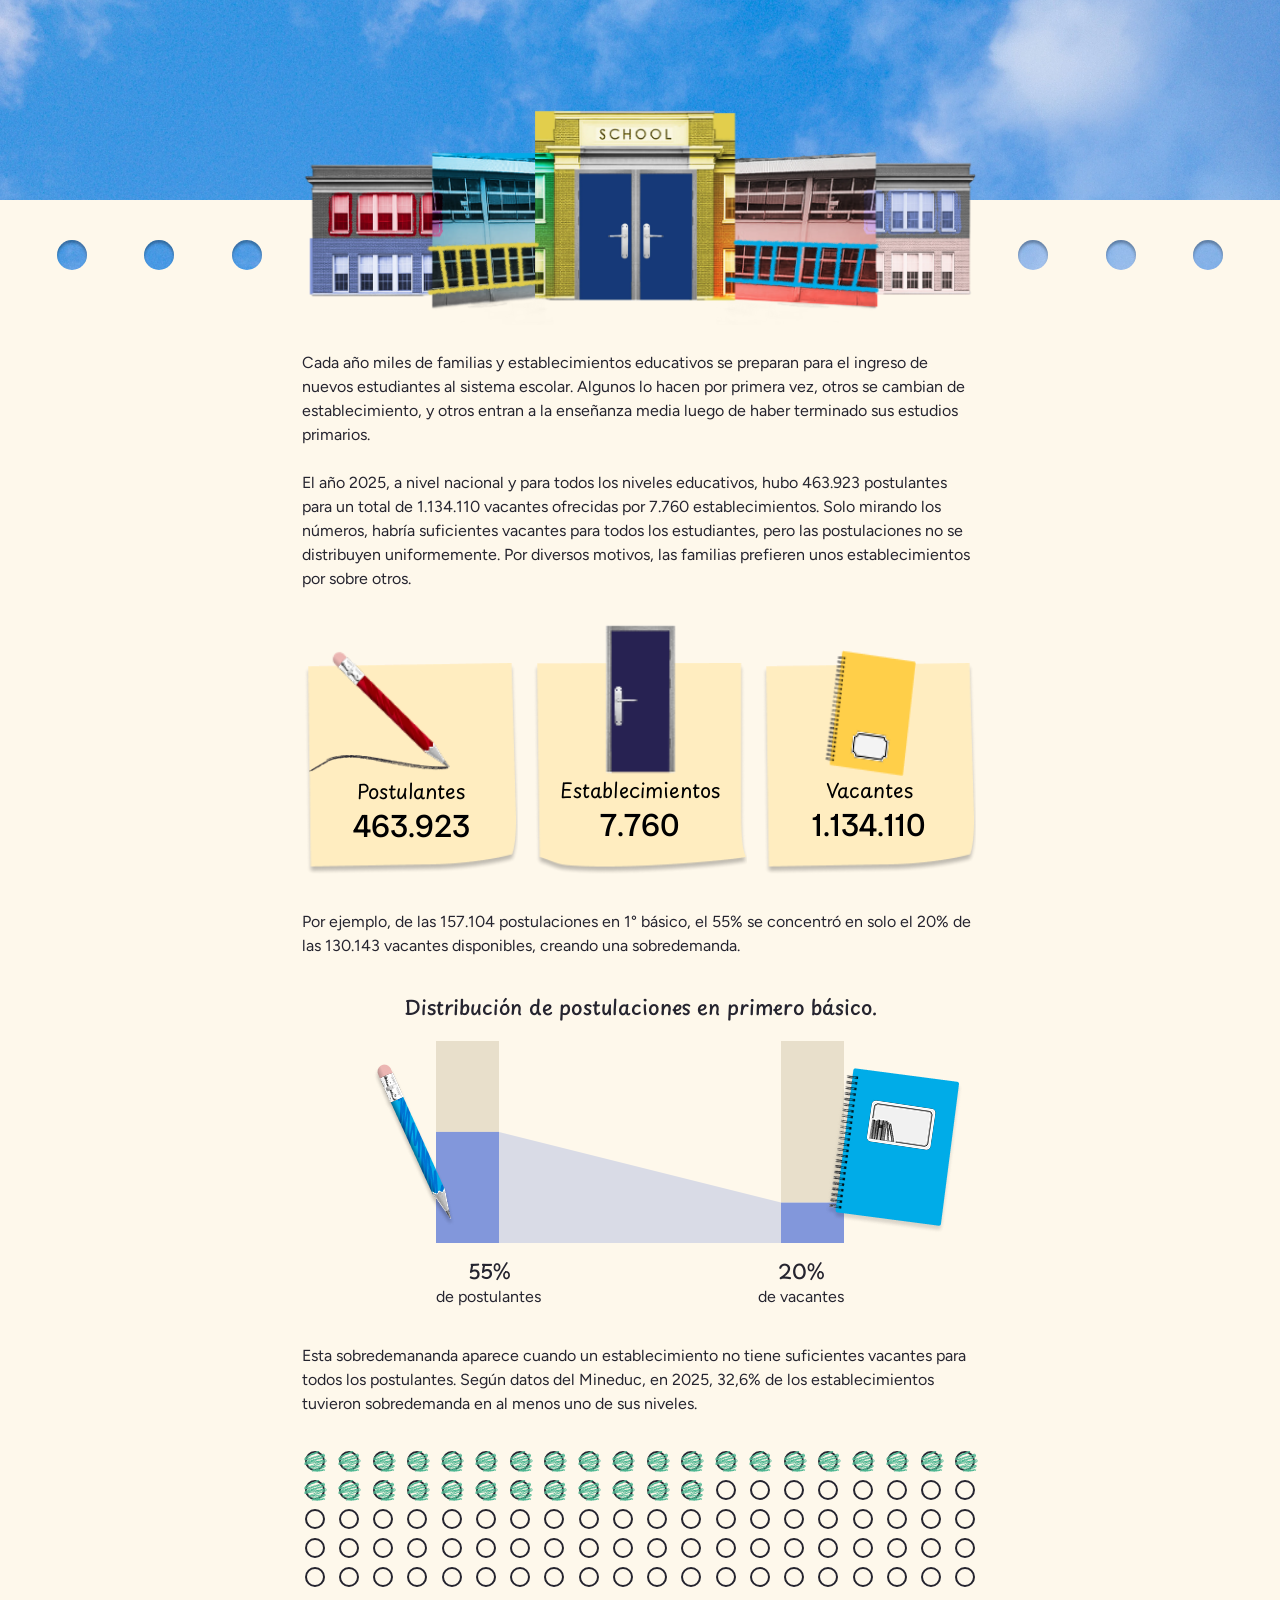
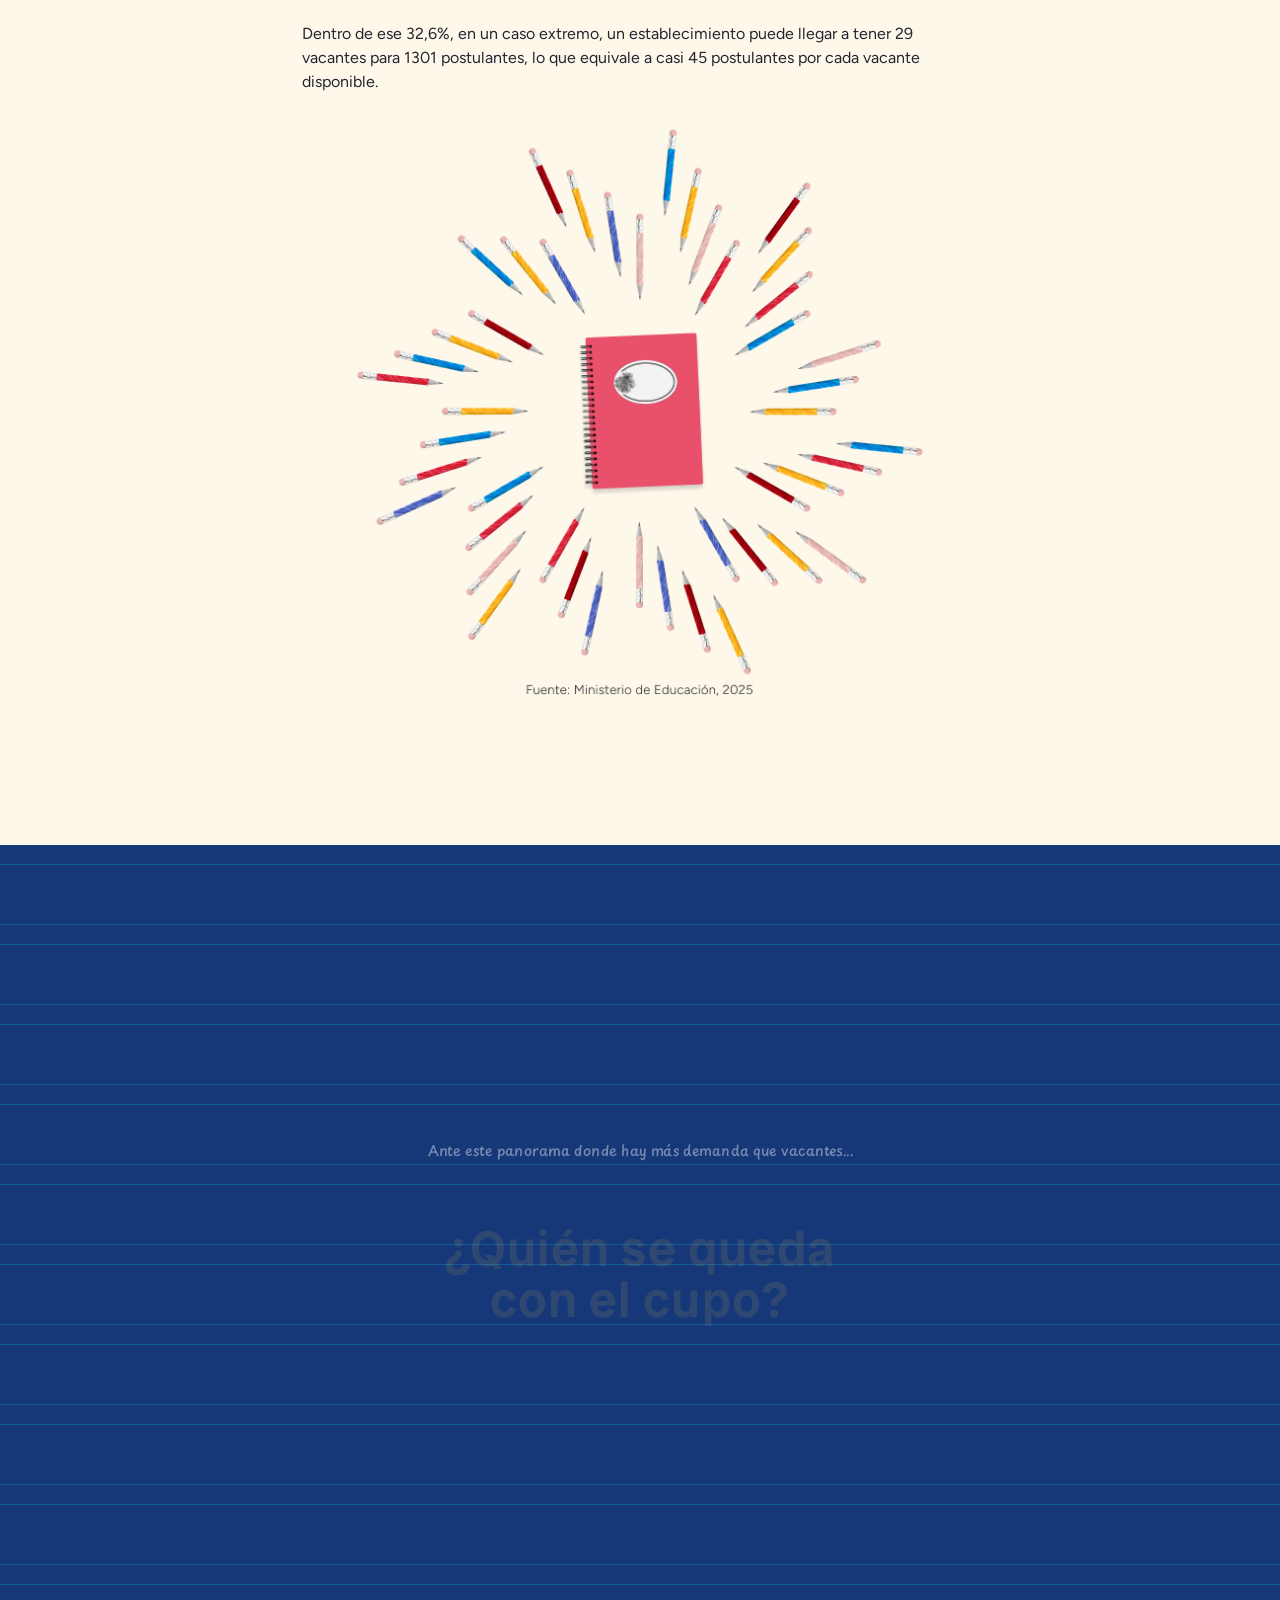
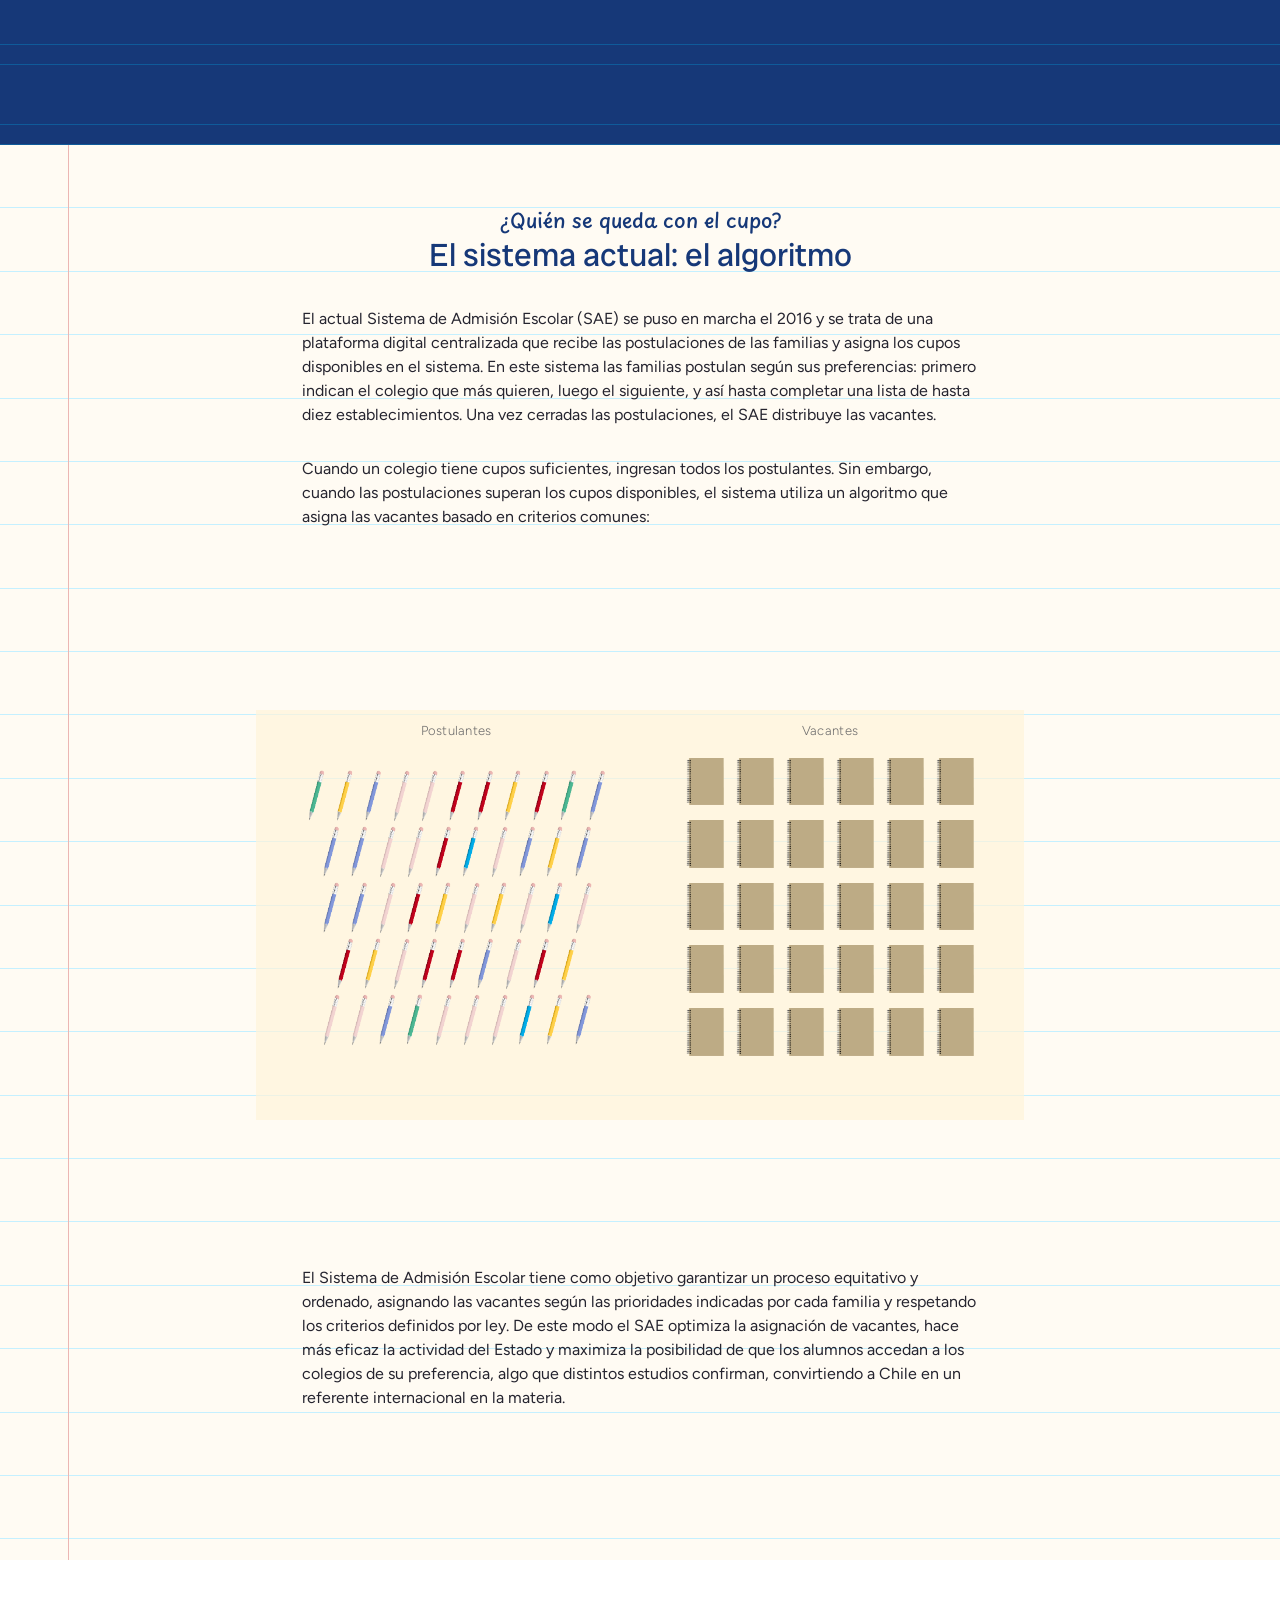
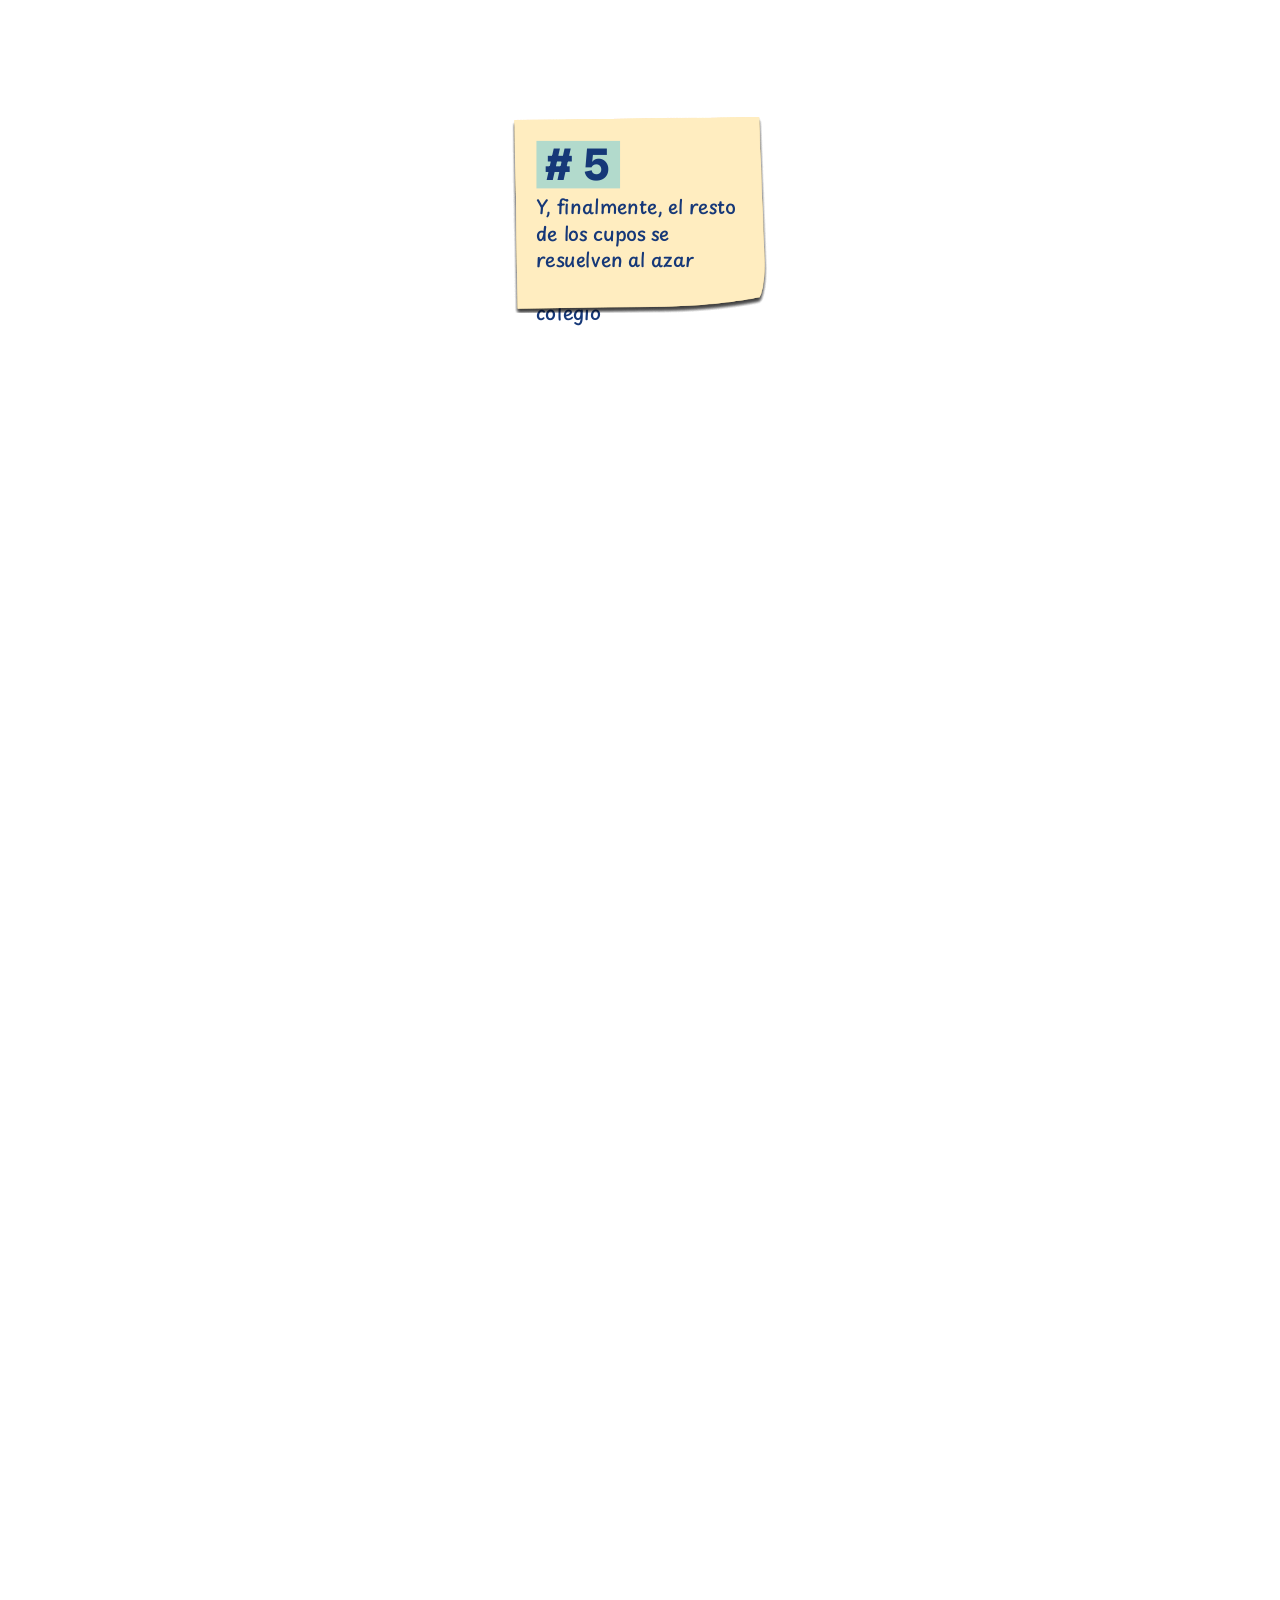
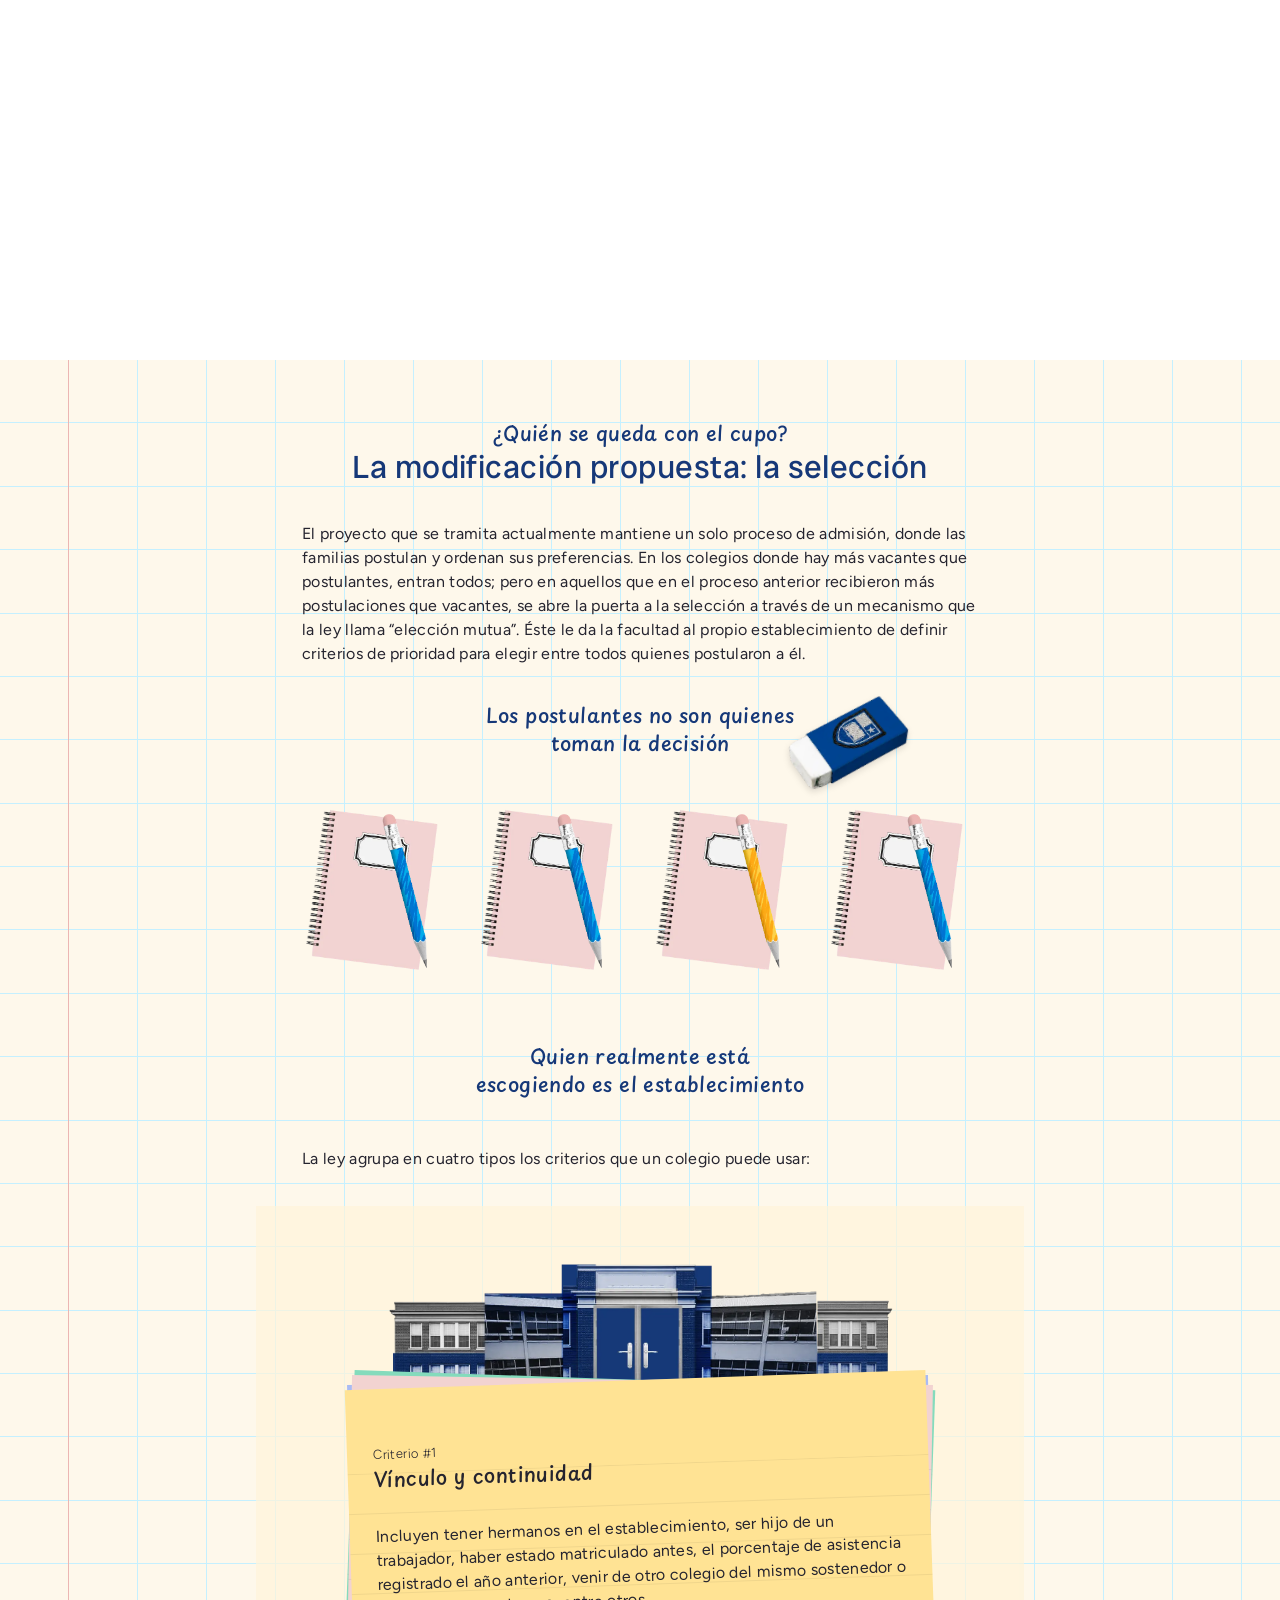
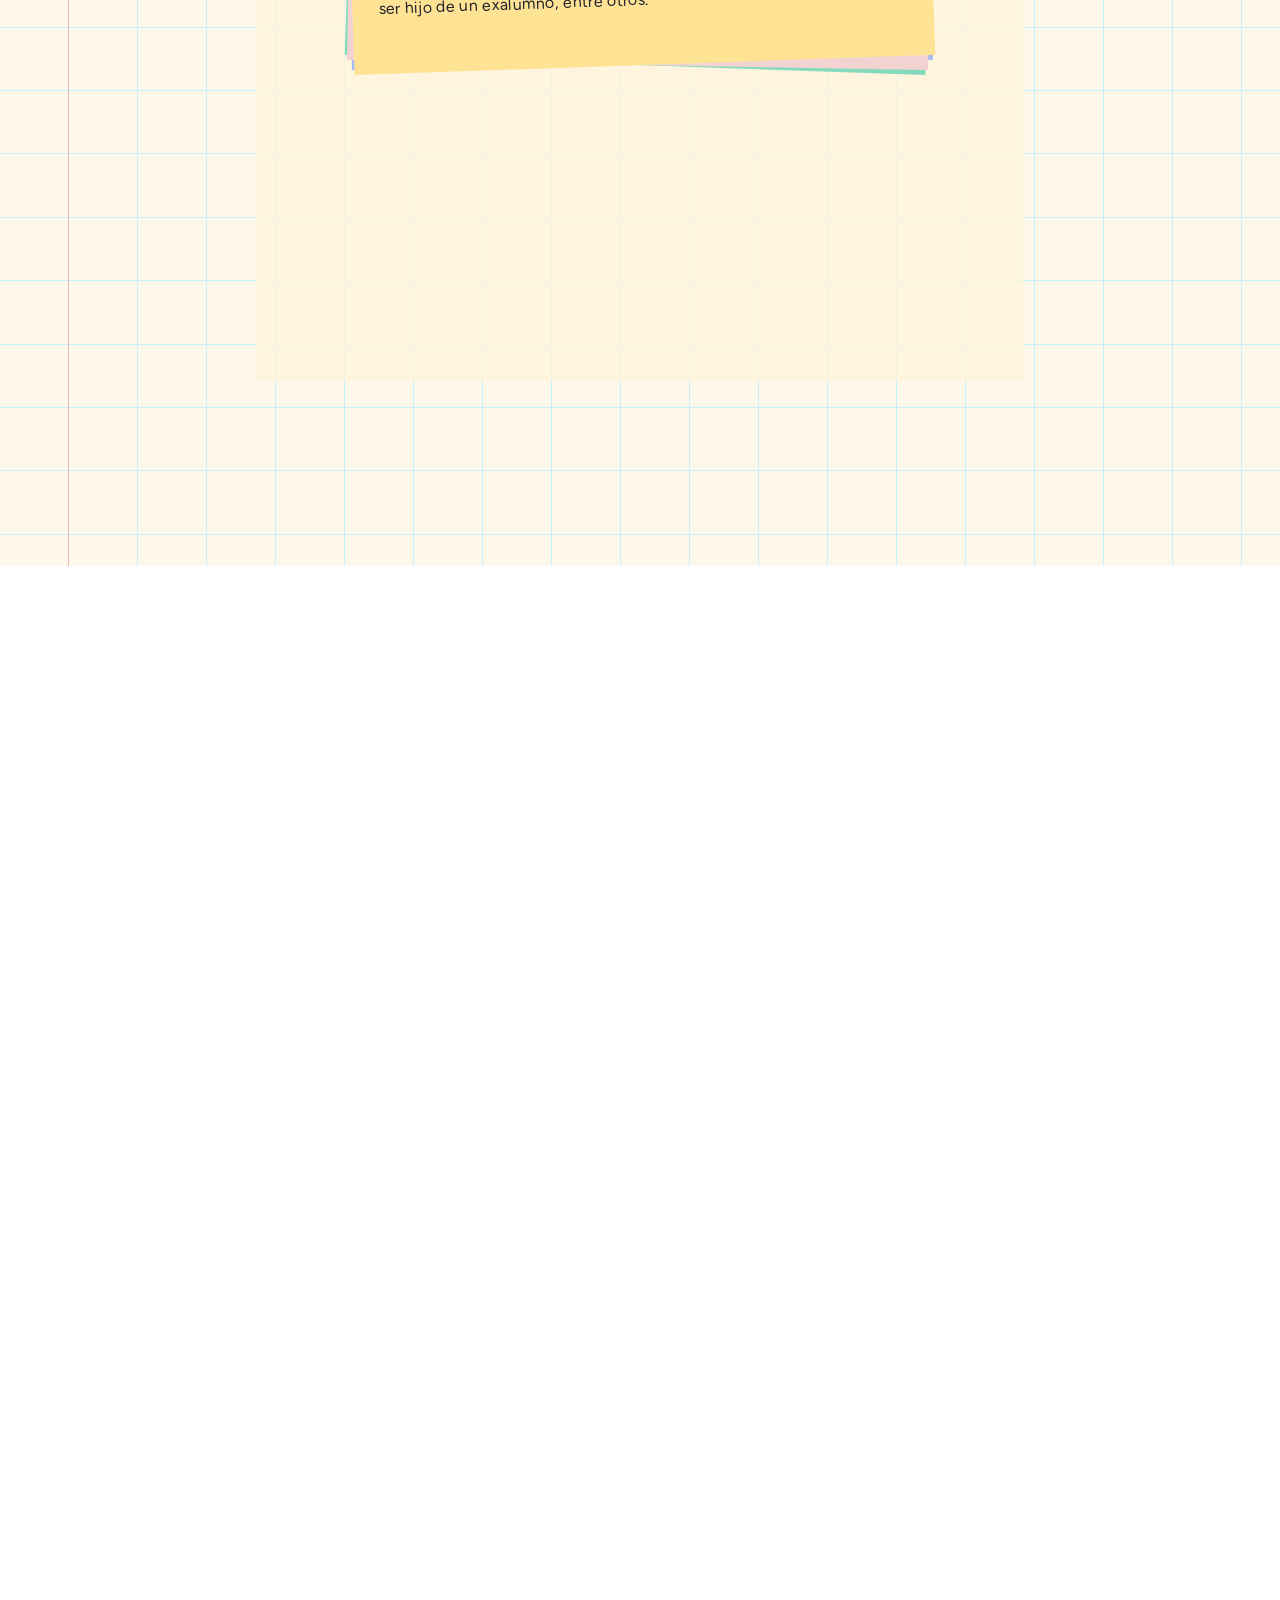
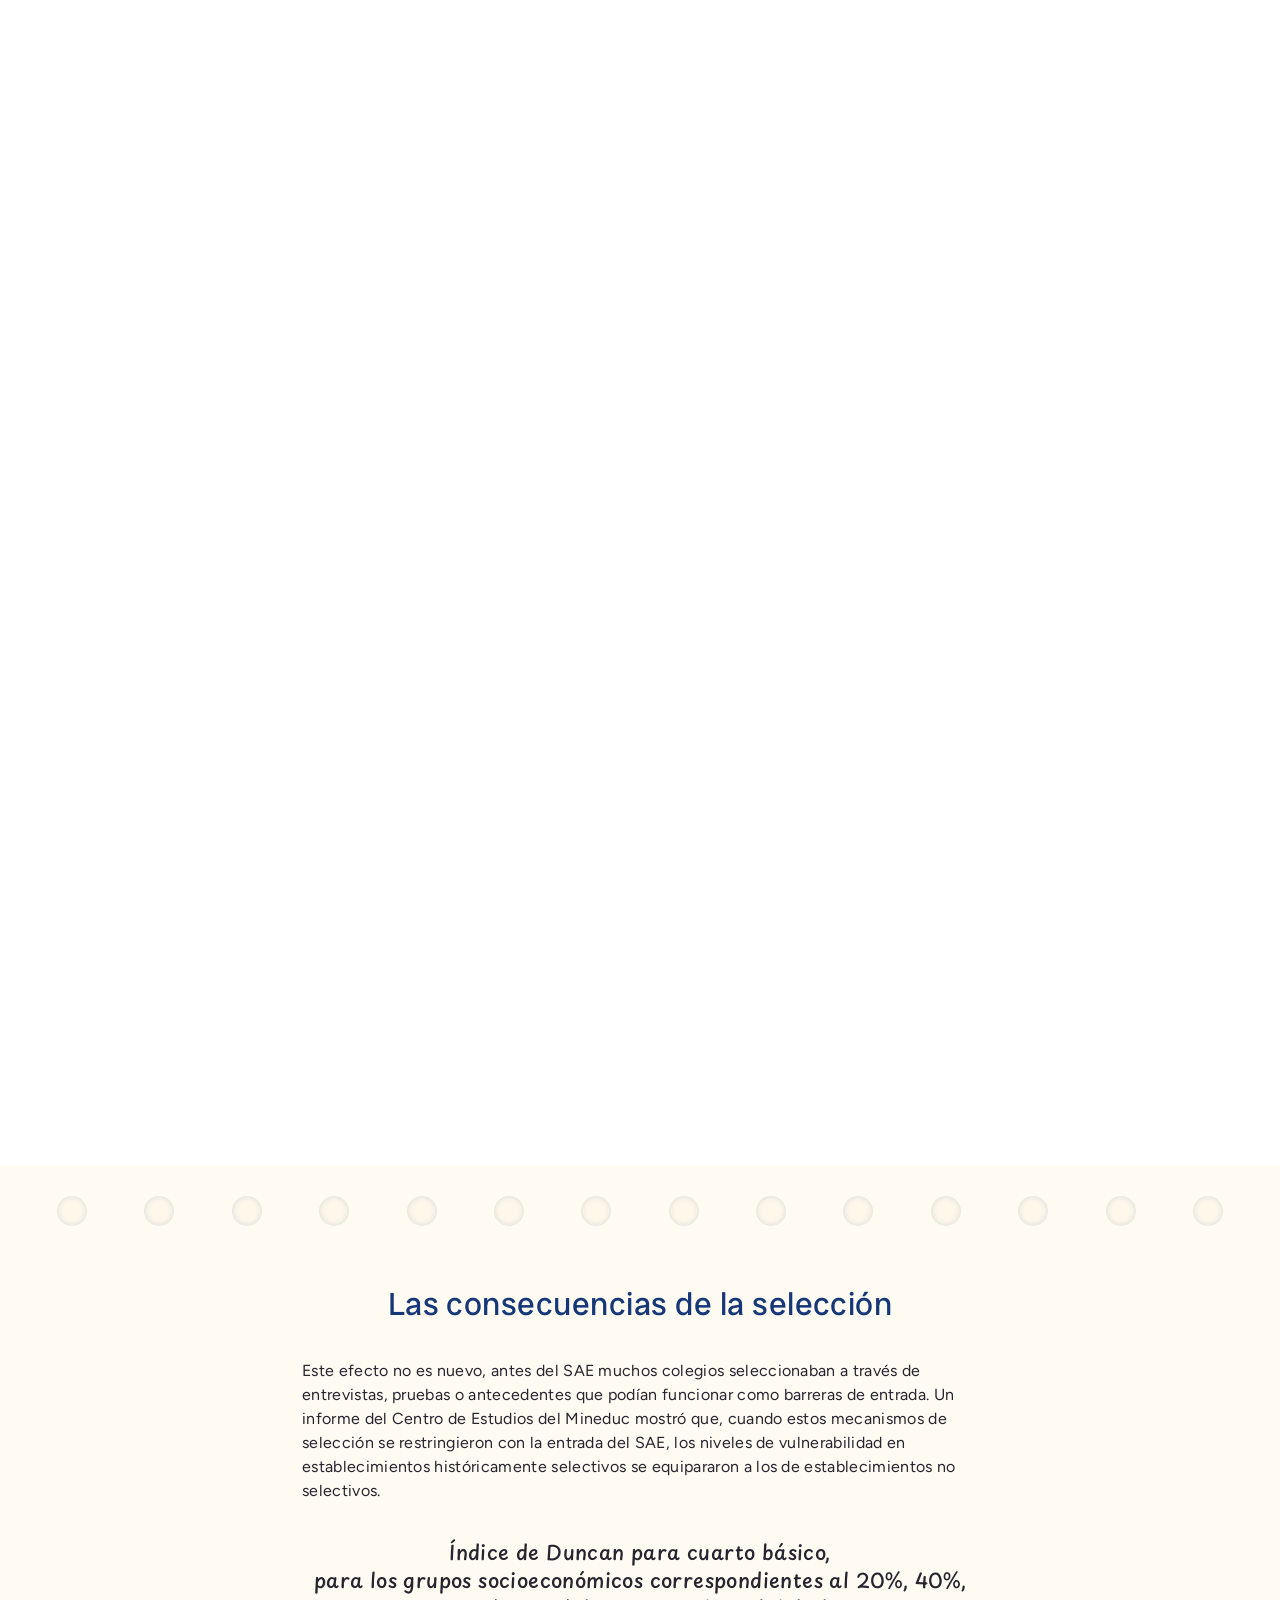
